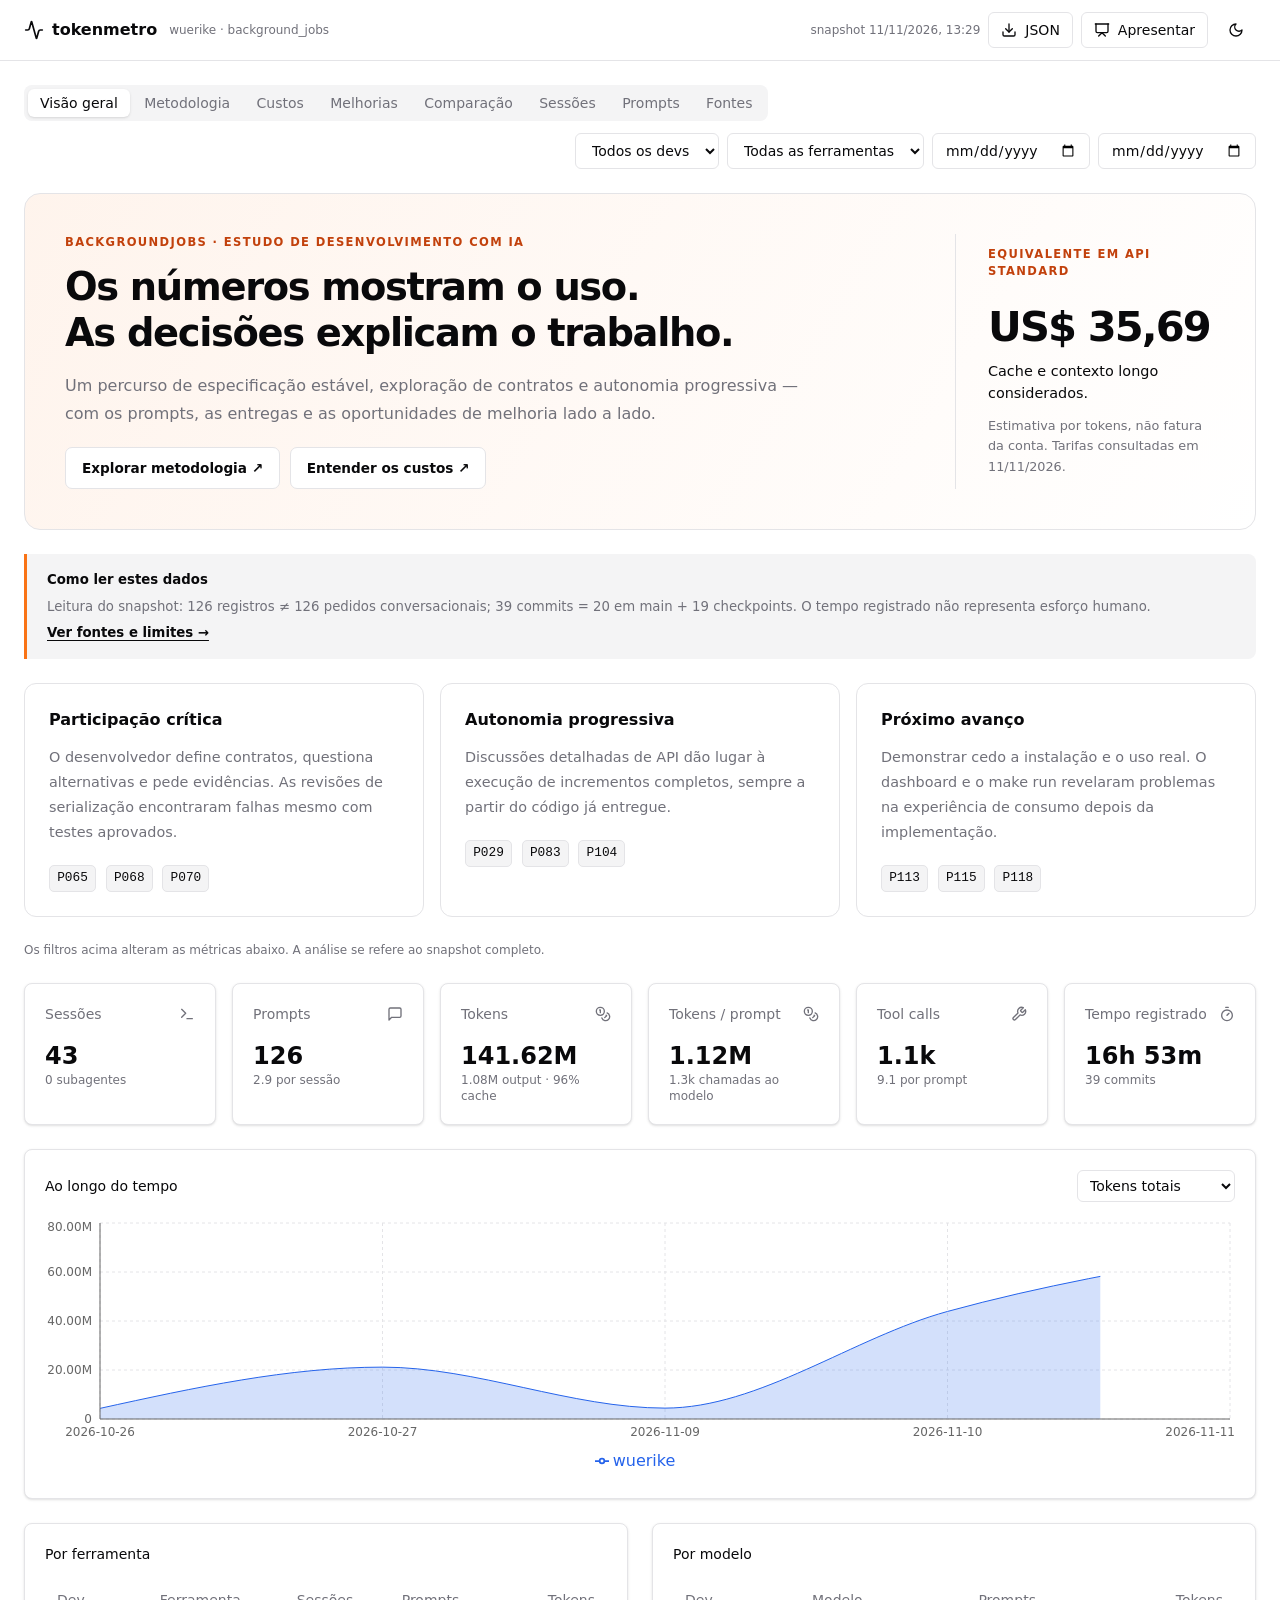
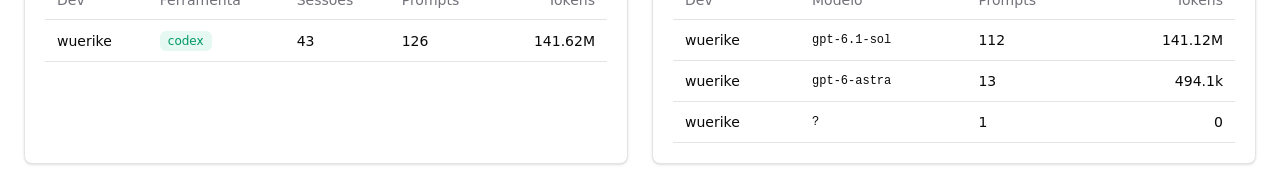
==== .ai-workflow-analysis/workflow-analysis.html @ ceb163df "docs: consolidate workflow analysis with impersonal narrative" ====
<!doctype html>
<html lang="pt-BR">
<head>
<meta charset="UTF-8" />
<meta name="viewport" content="width=device-width, initial-scale=1.0" />
<title>BackgroundJobs · Workflow com IA · Tokenmetro + análise</title>
<meta name="description" content="Métricas, histórico e análise da metodologia de desenvolvimento com IA do BackgroundJobs." />
<style>@layer properties{@supports (((-webkit-hyphens:none)) and (not (margin-trim:inline))) or ((-moz-orient:inline) and (not (color:rgb(from red r g b)))){*,:before,:after,::backdrop{--tw-space-y-reverse:0;--tw-border-style:solid;--tw-leading:initial;--tw-font-weight:initial;--tw-tracking:initial;--tw-ordinal:initial;--tw-slashed-zero:initial;--tw-numeric-figure:initial;--tw-numeric-spacing:initial;--tw-numeric-fraction:initial;--tw-shadow:0 0 #0000;--tw-shadow-color:initial;--tw-shadow-alpha:100%;--tw-inset-shadow:0 0 #0000;--tw-inset-shadow-color:initial;--tw-inset-shadow-alpha:100%;--tw-ring-color:initial;--tw-ring-shadow:0 0 #0000;--tw-inset-ring-color:initial;--tw-inset-ring-shadow:0 0 #0000;--tw-ring-inset:initial;--tw-ring-offset-width:0px;--tw-ring-offset-color:#fff;--tw-ring-offset-shadow:0 0 #0000;--tw-outline-style:solid;--tw-backdrop-blur:initial;--tw-backdrop-brightness:initial;--tw-backdrop-contrast:initial;--tw-backdrop-grayscale:initial;--tw-backdrop-hue-rotate:initial;--tw-backdrop-invert:initial;--tw-backdrop-opacity:initial;--tw-backdrop-saturate:initial;--tw-backdrop-sepia:initial}}}@layer theme{:root,:host{--font-sans:ui-sans-serif, system-ui, -apple-system, "Segoe UI", sans-serif;--font-mono:ui-monospace, SFMono-Regular, Menlo, Monaco, Consolas, "Liberation Mono", "Courier New", monospace;--color-red-500:oklch(63.7% .237 25.331);--color-red-600:oklch(57.7% .245 27.325);--color-orange-400:oklch(75% .183 55.934);--color-orange-500:oklch(70.5% .213 47.604);--color-orange-600:oklch(64.6% .222 41.116);--color-amber-400:oklch(82.8% .189 84.429);--color-amber-600:oklch(66.6% .179 58.318);--color-green-500:oklch(72.3% .219 149.579);--color-emerald-400:oklch(76.5% .177 163.223);--color-emerald-500:oklch(69.6% .17 162.48);--color-emerald-600:oklch(59.6% .145 163.225);--color-sky-400:oklch(74.6% .16 232.661);--color-sky-500:oklch(68.5% .169 237.323);--color-sky-600:oklch(58.8% .158 241.966);--color-indigo-400:oklch(67.3% .182 276.935);--color-indigo-500:oklch(58.5% .233 277.117);--color-indigo-600:oklch(51.1% .262 276.966);--color-purple-400:oklch(71.4% .203 305.504);--color-purple-500:oklch(62.7% .265 303.9);--color-purple-600:oklch(55.8% .288 302.321);--color-black:#000;--spacing:.25rem;--container-4xl:56rem;--container-6xl:72rem;--container-7xl:80rem;--text-xs:.75rem;--text-xs--line-height:calc(1 / .75);--text-sm:.875rem;--text-sm--line-height:calc(1.25 / .875);--text-lg:1.125rem;--text-lg--line-height:calc(1.75 / 1.125);--text-xl:1.25rem;--text-xl--line-height:calc(1.75 / 1.25);--text-2xl:1.5rem;--text-2xl--line-height:calc(2 / 1.5);--text-3xl:1.875rem;--text-3xl--line-height: 1.2 ;--text-4xl:2.25rem;--text-4xl--line-height:calc(2.5 / 2.25);--text-5xl:3rem;--text-5xl--line-height:1;--text-7xl:4.5rem;--text-7xl--line-height:1;--font-weight-medium:500;--font-weight-semibold:600;--font-weight-bold:700;--tracking-wide:.025em;--leading-relaxed:1.625;--radius-md:.375rem;--radius-lg:.5rem;--radius-xl:.75rem;--animate-spin:spin 1s linear infinite;--animate-pulse:pulse 2s cubic-bezier(.4, 0, .6, 1) infinite;--blur-sm:8px;--default-transition-duration:.15s;--default-transition-timing-function:cubic-bezier(.4, 0, .2, 1);--default-font-family:var(--font-sans);--default-mono-font-family:var(--font-mono);--color-background:#fff;--color-foreground:#09090b;--color-card:#fff;--color-muted:#f4f4f5;--color-muted-foreground:#71717a;--color-border:#e4e4e7;--color-primary:#18181b;--color-primary-foreground:#fafafa;--color-accent:#f4f4f5}}@layer base{*,:after,:before,::backdrop{box-sizing:border-box;border:0 solid;margin:0;padding:0}::file-selector-button{box-sizing:border-box;border:0 solid;margin:0;padding:0}html,:host{-webkit-text-size-adjust:100%;tab-size:4;line-height:1.5;font-family:var(--default-font-family,-apple-system, BlinkMacSystemFont, "Segoe UI", Roboto, "Helvetica Neue", "Noto Sans", Arial, sans-serif, "Apple Color Emoji", "Segoe UI Emoji", "Segoe UI Symbol", "Noto Color Emoji");font-feature-settings:var(--default-font-feature-settings,normal);font-variation-settings:var(--default-font-variation-settings,normal);-webkit-tap-highlight-color:transparent}hr{height:0;color:inherit;border-top-width:1px}abbr:where([title]){-webkit-text-decoration:underline dotted;text-decoration:underline dotted}h1,h2,h3,h4,h5,h6{font-size:inherit;font-weight:inherit}a{color:inherit;-webkit-text-decoration:inherit;text-decoration:inherit}b,strong{font-weight:bolder}code,kbd,samp,pre{font-family:var(--default-mono-font-family,ui-monospace, SFMono-Regular, Menlo, Monaco, Consolas, "Liberation Mono", "Courier New", monospace);font-feature-settings:var(--default-mono-font-feature-settings,normal);font-variation-settings:var(--default-mono-font-variation-settings,normal);font-size:1em}small{font-size:80%}sub,sup{vertical-align:baseline;font-size:75%;line-height:0;position:relative}sub{bottom:-.25em}sup{top:-.5em}table{text-indent:0;border-color:inherit;border-collapse:collapse}:-moz-focusring:where(:not(iframe)){outline:auto}progress{vertical-align:baseline}summary{display:list-item}ol,ul,menu{list-style:none}img,svg,video,canvas,audio,iframe,embed,object{vertical-align:middle;display:block}img,video{max-width:100%;height:auto}button,input,select,optgroup,textarea{font:inherit;font-feature-settings:inherit;font-variation-settings:inherit;letter-spacing:inherit;color:inherit;opacity:1;background-color:#0000;border-radius:0}::file-selector-button{font:inherit;font-feature-settings:inherit;font-variation-settings:inherit;letter-spacing:inherit;color:inherit;opacity:1;background-color:#0000;border-radius:0}:where(select:is([multiple],[size])) optgroup{font-weight:bolder}:where(select:is([multiple],[size])) optgroup option{padding-inline-start:20px}::file-selector-button{margin-inline-end:4px}::placeholder{opacity:1}@supports (not ((-webkit-appearance:-apple-pay-button))) or (contain-intrinsic-size:1px){::placeholder{color:currentColor}@supports (color:color-mix(in lab,red,red)){::placeholder{color:color-mix(in oklab,currentcolor 50%,transparent)}}}textarea{resize:vertical}::-webkit-search-decoration{-webkit-appearance:none}::-webkit-date-and-time-value{min-height:1lh;text-align:inherit}::-webkit-datetime-edit{display:inline-flex}::-webkit-datetime-edit-fields-wrapper{padding:0}::-webkit-datetime-edit{padding-block:0}::-webkit-datetime-edit-year-field{padding-block:0}::-webkit-datetime-edit-month-field{padding-block:0}::-webkit-datetime-edit-day-field{padding-block:0}::-webkit-datetime-edit-hour-field{padding-block:0}::-webkit-datetime-edit-minute-field{padding-block:0}::-webkit-datetime-edit-second-field{padding-block:0}::-webkit-datetime-edit-millisecond-field{padding-block:0}::-webkit-datetime-edit-meridiem-field{padding-block:0}::-webkit-calendar-picker-indicator{line-height:1}:-moz-ui-invalid{box-shadow:none}button,input:where([type=button],[type=reset],[type=submit]){appearance:button}::file-selector-button{appearance:button}::-webkit-inner-spin-button{height:auto}::-webkit-outer-spin-button{height:auto}[hidden]:where(:not([hidden=until-found])){display:none!important}}@layer components;@layer utilities{.absolute{position:absolute}.fixed{position:fixed}.relative{position:relative}.sticky{position:sticky}.inset-0{inset:0}.top-0{top:0}.top-2{top:calc(var(--spacing) * 2)}.top-4{top:calc(var(--spacing) * 4)}.top-5{top:calc(var(--spacing) * 5)}.top-11{top:calc(var(--spacing) * 11)}.right-0{right:0}.right-4{right:calc(var(--spacing) * 4)}.bottom-\[-12px\]{bottom:-12px}.left-0{left:0}.left-\[4px\]{left:4px}.z-10{z-index:10}.z-20{z-index:20}.z-50{z-index:50}.z-\[60\]{z-index:60}.mx-auto{margin-inline:auto}.-mt-2{margin-top:calc(var(--spacing) * -2)}.mt-1{margin-top:var(--spacing)}.mt-2{margin-top:calc(var(--spacing) * 2)}.mt-3{margin-top:calc(var(--spacing) * 3)}.mb-2{margin-bottom:calc(var(--spacing) * 2)}.mb-3{margin-bottom:calc(var(--spacing) * 3)}.ml-auto{margin-left:auto}.line-clamp-2{-webkit-line-clamp:2;-webkit-box-orient:vertical;display:-webkit-box;overflow:hidden}.line-clamp-4{-webkit-line-clamp:4;-webkit-box-orient:vertical;display:-webkit-box;overflow:hidden}.line-clamp-\[10\]{-webkit-line-clamp:10;-webkit-box-orient:vertical;display:-webkit-box;overflow:hidden}.block{display:block}.flex{display:flex}.grid{display:grid}.hidden{display:none}.inline-flex{display:inline-flex}.size-2\.5{width:calc(var(--spacing) * 2.5);height:calc(var(--spacing) * 2.5)}.size-3\.5{width:calc(var(--spacing) * 3.5);height:calc(var(--spacing) * 3.5)}.size-4{width:calc(var(--spacing) * 4);height:calc(var(--spacing) * 4)}.size-5{width:calc(var(--spacing) * 5);height:calc(var(--spacing) * 5)}.size-6{width:calc(var(--spacing) * 6);height:calc(var(--spacing) * 6)}.size-8{width:calc(var(--spacing) * 8);height:calc(var(--spacing) * 8)}.h-1\.5{height:calc(var(--spacing) * 1.5)}.h-3{height:calc(var(--spacing) * 3)}.h-8{height:calc(var(--spacing) * 8)}.h-9{height:calc(var(--spacing) * 9)}.h-10{height:calc(var(--spacing) * 10)}.h-72{height:calc(var(--spacing) * 72)}.h-full{height:100%}.max-h-96{max-height:calc(var(--spacing) * 96)}.max-h-\[32rem\]{max-height:32rem}.min-h-screen{min-height:100vh}.w-20{width:calc(var(--spacing) * 20)}.w-64{width:calc(var(--spacing) * 64)}.w-auto{width:auto}.w-full{width:100%}.w-px{width:1px}.max-w-4xl{max-width:var(--container-4xl)}.max-w-6xl{max-width:var(--container-6xl)}.max-w-7xl{max-width:var(--container-7xl)}.min-w-0{min-width:0}.flex-1{flex:1}.shrink-0{flex-shrink:0}.rotate-90{rotate:90deg}.animate-pulse{animation:var(--animate-pulse)}.animate-spin{animation:var(--animate-spin)}.cursor-pointer{cursor:pointer}.grid-cols-2{grid-template-columns:repeat(2,minmax(0,1fr))}.grid-cols-\[2rem_minmax\(0\,1fr\)\]{grid-template-columns:2rem minmax(0,1fr)}.grid-rows-\[auto_1fr\]{grid-template-rows:auto 1fr}.flex-col{flex-direction:column}.flex-row{flex-direction:row}.flex-wrap{flex-wrap:wrap}.items-center{align-items:center}.items-end{align-items:flex-end}.items-start{align-items:flex-start}.justify-between{justify-content:space-between}.justify-center{justify-content:center}.justify-end{justify-content:flex-end}.gap-1{gap:var(--spacing)}.gap-2{gap:calc(var(--spacing) * 2)}.gap-3{gap:calc(var(--spacing) * 3)}.gap-4{gap:calc(var(--spacing) * 4)}.gap-5{gap:calc(var(--spacing) * 5)}.gap-6{gap:calc(var(--spacing) * 6)}.gap-8{gap:calc(var(--spacing) * 8)}.gap-10{gap:calc(var(--spacing) * 10)}.gap-12{gap:calc(var(--spacing) * 12)}:where(.space-y-1>:not(:last-child)){--tw-space-y-reverse:0;margin-block-start:calc(var(--spacing) * var(--tw-space-y-reverse));margin-block-end:calc(var(--spacing) * calc(1 - var(--tw-space-y-reverse)))}:where(.space-y-2>:not(:last-child)){--tw-space-y-reverse:0;margin-block-start:calc(calc(var(--spacing) * 2) * var(--tw-space-y-reverse));margin-block-end:calc(calc(var(--spacing) * 2) * calc(1 - var(--tw-space-y-reverse)))}:where(.space-y-3>:not(:last-child)){--tw-space-y-reverse:0;margin-block-start:calc(calc(var(--spacing) * 3) * var(--tw-space-y-reverse));margin-block-end:calc(calc(var(--spacing) * 3) * calc(1 - var(--tw-space-y-reverse)))}:where(.space-y-4>:not(:last-child)){--tw-space-y-reverse:0;margin-block-start:calc(calc(var(--spacing) * 4) * var(--tw-space-y-reverse));margin-block-end:calc(calc(var(--spacing) * 4) * calc(1 - var(--tw-space-y-reverse)))}:where(.space-y-5>:not(:last-child)){--tw-space-y-reverse:0;margin-block-start:calc(calc(var(--spacing) * 5) * var(--tw-space-y-reverse));margin-block-end:calc(calc(var(--spacing) * 5) * calc(1 - var(--tw-space-y-reverse)))}:where(.space-y-6>:not(:last-child)){--tw-space-y-reverse:0;margin-block-start:calc(calc(var(--spacing) * 6) * var(--tw-space-y-reverse));margin-block-end:calc(calc(var(--spacing) * 6) * calc(1 - var(--tw-space-y-reverse)))}.gap-x-10{column-gap:calc(var(--spacing) * 10)}.gap-y-4{row-gap:calc(var(--spacing) * 4)}.gap-y-6{row-gap:calc(var(--spacing) * 6)}.truncate{text-overflow:ellipsis;white-space:nowrap;overflow:hidden}.overflow-auto{overflow:auto}.overflow-hidden{overflow:hidden}.overflow-x-auto{overflow-x:auto}.rounded-full{border-radius:3.40282e38px}.rounded-lg{border-radius:var(--radius-lg)}.rounded-md{border-radius:var(--radius-md)}.rounded-xl{border-radius:var(--radius-xl)}.rounded-t-md{border-top-left-radius:var(--radius-md);border-top-right-radius:var(--radius-md)}.border{border-style:var(--tw-border-style);border-width:1px}.border-t{border-top-style:var(--tw-border-style);border-top-width:1px}.border-b{border-bottom-style:var(--tw-border-style);border-bottom-width:1px}.border-dashed{--tw-border-style:dashed;border-style:dashed}.border-green-500\/40{border-color:#00c75866}@supports (color:color-mix(in lab,red,red)){.border-green-500\/40{border-color:color-mix(in oklab,var(--color-green-500) 40%,transparent)}}.border-orange-500\/60{border-color:#fe6e0099}@supports (color:color-mix(in lab,red,red)){.border-orange-500\/60{border-color:color-mix(in oklab,var(--color-orange-500) 60%,transparent)}}.border-red-500\/40{border-color:#fb2c3666}@supports (color:color-mix(in lab,red,red)){.border-red-500\/40{border-color:color-mix(in oklab,var(--color-red-500) 40%,transparent)}}.bg-background{background-color:var(--color-background)}.bg-background\/80{background-color:#fffc}@supports (color:color-mix(in lab,red,red)){.bg-background\/80{background-color:color-mix(in oklab,var(--color-background) 80%,transparent)}}.bg-black\/40{background-color:#0006}@supports (color:color-mix(in lab,red,red)){.bg-black\/40{background-color:color-mix(in oklab,var(--color-black) 40%,transparent)}}.bg-border{background-color:var(--color-border)}.bg-card{background-color:var(--color-card)}.bg-emerald-500\/10{background-color:#00bb7f1a}@supports (color:color-mix(in lab,red,red)){.bg-emerald-500\/10{background-color:color-mix(in oklab,var(--color-emerald-500) 10%,transparent)}}.bg-foreground{background-color:var(--color-foreground)}.bg-foreground\/80{background-color:#09090bcc}@supports (color:color-mix(in lab,red,red)){.bg-foreground\/80{background-color:color-mix(in oklab,var(--color-foreground) 80%,transparent)}}.bg-green-500\/10{background-color:#00c7581a}@supports (color:color-mix(in lab,red,red)){.bg-green-500\/10{background-color:color-mix(in oklab,var(--color-green-500) 10%,transparent)}}.bg-indigo-500\/10{background-color:#625fff1a}@supports (color:color-mix(in lab,red,red)){.bg-indigo-500\/10{background-color:color-mix(in oklab,var(--color-indigo-500) 10%,transparent)}}.bg-muted{background-color:var(--color-muted)}.bg-muted-foreground\/40{background-color:#71717a66}@supports (color:color-mix(in lab,red,red)){.bg-muted-foreground\/40{background-color:color-mix(in oklab,var(--color-muted-foreground) 40%,transparent)}}.bg-muted\/30{background-color:#f4f4f54d}@supports (color:color-mix(in lab,red,red)){.bg-muted\/30{background-color:color-mix(in oklab,var(--color-muted) 30%,transparent)}}.bg-orange-500{background-color:var(--color-orange-500)}.bg-orange-500\/5{background-color:#fe6e000d}@supports (color:color-mix(in lab,red,red)){.bg-orange-500\/5{background-color:color-mix(in oklab,var(--color-orange-500) 5%,transparent)}}.bg-orange-500\/10{background-color:#fe6e001a}@supports (color:color-mix(in lab,red,red)){.bg-orange-500\/10{background-color:color-mix(in oklab,var(--color-orange-500) 10%,transparent)}}.bg-primary{background-color:var(--color-primary)}.bg-purple-500\/10{background-color:#ac4bff1a}@supports (color:color-mix(in lab,red,red)){.bg-purple-500\/10{background-color:color-mix(in oklab,var(--color-purple-500) 10%,transparent)}}.bg-red-500\/10{background-color:#fb2c361a}@supports (color:color-mix(in lab,red,red)){.bg-red-500\/10{background-color:color-mix(in oklab,var(--color-red-500) 10%,transparent)}}.bg-sky-500\/10{background-color:#00a5ef1a}@supports (color:color-mix(in lab,red,red)){.bg-sky-500\/10{background-color:color-mix(in oklab,var(--color-sky-500) 10%,transparent)}}.fill-foreground{fill:var(--color-foreground)}.stroke-border{stroke:var(--color-border)}.stroke-foreground{stroke:var(--color-foreground)}.stroke-muted{stroke:var(--color-muted)}.p-0{padding:0}.p-1{padding:var(--spacing)}.p-1\.5{padding:calc(var(--spacing) * 1.5)}.p-2{padding:calc(var(--spacing) * 2)}.p-3{padding:calc(var(--spacing) * 3)}.p-4{padding:calc(var(--spacing) * 4)}.p-5{padding:calc(var(--spacing) * 5)}.p-6{padding:calc(var(--spacing) * 6)}.p-8{padding:calc(var(--spacing) * 8)}.px-2{padding-inline:calc(var(--spacing) * 2)}.px-3{padding-inline:calc(var(--spacing) * 3)}.px-6{padding-inline:calc(var(--spacing) * 6)}.px-10{padding-inline:calc(var(--spacing) * 10)}.py-0\.5{padding-block:calc(var(--spacing) * .5)}.py-1{padding-block:var(--spacing)}.py-1\.5{padding-block:calc(var(--spacing) * 1.5)}.py-2\.5{padding-block:calc(var(--spacing) * 2.5)}.py-3{padding-block:calc(var(--spacing) * 3)}.py-4{padding-block:calc(var(--spacing) * 4)}.py-5{padding-block:calc(var(--spacing) * 5)}.py-6{padding-block:calc(var(--spacing) * 6)}.py-12{padding-block:calc(var(--spacing) * 12)}.py-16{padding-block:calc(var(--spacing) * 16)}.py-24{padding-block:calc(var(--spacing) * 24)}.pt-2{padding-top:calc(var(--spacing) * 2)}.pb-2{padding-bottom:calc(var(--spacing) * 2)}.pl-6{padding-left:calc(var(--spacing) * 6)}.text-center{text-align:center}.text-left{text-align:left}.text-right{text-align:right}.align-middle{vertical-align:middle}.font-mono{font-family:var(--font-mono)}.font-sans{font-family:var(--font-sans)}.text-2xl{font-size:var(--text-2xl);line-height:var(--tw-leading,var(--text-2xl--line-height))}.text-3xl{font-size:var(--text-3xl);line-height:var(--tw-leading,var(--text-3xl--line-height))}.text-4xl{font-size:var(--text-4xl);line-height:var(--tw-leading,var(--text-4xl--line-height))}.text-5xl{font-size:var(--text-5xl);line-height:var(--tw-leading,var(--text-5xl--line-height))}.text-7xl{font-size:var(--text-7xl);line-height:var(--tw-leading,var(--text-7xl--line-height))}.text-lg{font-size:var(--text-lg);line-height:var(--tw-leading,var(--text-lg--line-height))}.text-sm{font-size:var(--text-sm);line-height:var(--tw-leading,var(--text-sm--line-height))}.text-xl{font-size:var(--text-xl);line-height:var(--tw-leading,var(--text-xl--line-height))}.text-xs{font-size:var(--text-xs);line-height:var(--tw-leading,var(--text-xs--line-height))}.leading-relaxed{--tw-leading:var(--leading-relaxed);line-height:var(--leading-relaxed)}.font-bold{--tw-font-weight:var(--font-weight-bold);font-weight:var(--font-weight-bold)}.font-medium{--tw-font-weight:var(--font-weight-medium);font-weight:var(--font-weight-medium)}.font-semibold{--tw-font-weight:var(--font-weight-semibold);font-weight:var(--font-weight-semibold)}.tracking-wide{--tw-tracking:var(--tracking-wide);letter-spacing:var(--tracking-wide)}.break-words{overflow-wrap:break-word}.break-all{word-break:break-all}.whitespace-nowrap{white-space:nowrap}.whitespace-pre-wrap{white-space:pre-wrap}.text-amber-600{color:var(--color-amber-600)}.text-emerald-500{color:var(--color-emerald-500)}.text-emerald-600{color:var(--color-emerald-600)}.text-foreground{color:var(--color-foreground)}.text-indigo-600{color:var(--color-indigo-600)}.text-muted-foreground{color:var(--color-muted-foreground)}.text-orange-600{color:var(--color-orange-600)}.text-primary-foreground{color:var(--color-primary-foreground)}.text-purple-600{color:var(--color-purple-600)}.text-red-600{color:var(--color-red-600)}.text-sky-600{color:var(--color-sky-600)}.uppercase{text-transform:uppercase}.tabular-nums{--tw-numeric-spacing:tabular-nums;font-variant-numeric:var(--tw-ordinal,) var(--tw-slashed-zero,) var(--tw-numeric-figure,) var(--tw-numeric-spacing,) var(--tw-numeric-fraction,)}.underline{text-decoration-line:underline}.opacity-70{opacity:.7}.shadow-2xl{--tw-shadow:0 25px 50px -12px var(--tw-shadow-color,#00000040);box-shadow:var(--tw-inset-shadow),var(--tw-inset-ring-shadow),var(--tw-ring-offset-shadow),var(--tw-ring-shadow),var(--tw-shadow)}.shadow-lg{--tw-shadow:0 10px 15px -3px var(--tw-shadow-color,#0000001a), 0 4px 6px -4px var(--tw-shadow-color,#0000001a);box-shadow:var(--tw-inset-shadow),var(--tw-inset-ring-shadow),var(--tw-ring-offset-shadow),var(--tw-ring-shadow),var(--tw-shadow)}.shadow-sm{--tw-shadow:0 1px 3px 0 var(--tw-shadow-color,#0000001a), 0 1px 2px -1px var(--tw-shadow-color,#0000001a);box-shadow:var(--tw-inset-shadow),var(--tw-inset-ring-shadow),var(--tw-ring-offset-shadow),var(--tw-ring-shadow),var(--tw-shadow)}.outline{outline-style:var(--tw-outline-style);outline-width:1px}.backdrop-blur{--tw-backdrop-blur:blur(8px);-webkit-backdrop-filter:var(--tw-backdrop-blur,) var(--tw-backdrop-brightness,) var(--tw-backdrop-contrast,) var(--tw-backdrop-grayscale,) var(--tw-backdrop-hue-rotate,) var(--tw-backdrop-invert,) var(--tw-backdrop-opacity,) var(--tw-backdrop-saturate,) var(--tw-backdrop-sepia,);backdrop-filter:var(--tw-backdrop-blur,) var(--tw-backdrop-brightness,) var(--tw-backdrop-contrast,) var(--tw-backdrop-grayscale,) var(--tw-backdrop-hue-rotate,) var(--tw-backdrop-invert,) var(--tw-backdrop-opacity,) var(--tw-backdrop-saturate,) var(--tw-backdrop-sepia,)}.backdrop-blur-sm{--tw-backdrop-blur:blur(var(--blur-sm));-webkit-backdrop-filter:var(--tw-backdrop-blur,) var(--tw-backdrop-brightness,) var(--tw-backdrop-contrast,) var(--tw-backdrop-grayscale,) var(--tw-backdrop-hue-rotate,) var(--tw-backdrop-invert,) var(--tw-backdrop-opacity,) var(--tw-backdrop-saturate,) var(--tw-backdrop-sepia,);backdrop-filter:var(--tw-backdrop-blur,) var(--tw-backdrop-brightness,) var(--tw-backdrop-contrast,) var(--tw-backdrop-grayscale,) var(--tw-backdrop-hue-rotate,) var(--tw-backdrop-invert,) var(--tw-backdrop-opacity,) var(--tw-backdrop-saturate,) var(--tw-backdrop-sepia,)}.transition{transition-property:color,background-color,border-color,outline-color,text-decoration-color,fill,stroke,--tw-gradient-from,--tw-gradient-via,--tw-gradient-to,opacity,box-shadow,transform,translate,scale,rotate,filter,-webkit-backdrop-filter,backdrop-filter,display,content-visibility,overlay,pointer-events;transition-timing-function:var(--tw-ease,var(--default-transition-timing-function));transition-duration:var(--tw-duration,var(--default-transition-duration))}.transition-colors{transition-property:color,background-color,border-color,outline-color,text-decoration-color,fill,stroke,--tw-gradient-from,--tw-gradient-via,--tw-gradient-to;transition-timing-function:var(--tw-ease,var(--default-transition-timing-function));transition-duration:var(--tw-duration,var(--default-transition-duration))}.outline-none{--tw-outline-style:none;outline-style:none}.first-letter\:uppercase:first-letter{text-transform:uppercase}@media(hover:hover){.hover\:border-foreground\/40:hover{border-color:#09090b66}@supports (color:color-mix(in lab,red,red)){.hover\:border-foreground\/40:hover{border-color:color-mix(in oklab,var(--color-foreground) 40%,transparent)}}.hover\:bg-accent:hover{background-color:var(--color-accent)}.hover\:bg-muted\/50:hover{background-color:#f4f4f580}@supports (color:color-mix(in lab,red,red)){.hover\:bg-muted\/50:hover{background-color:color-mix(in oklab,var(--color-muted) 50%,transparent)}}.hover\:text-foreground:hover{color:var(--color-foreground)}.hover\:opacity-90:hover{opacity:.9}.hover\:shadow-md:hover{--tw-shadow:0 4px 6px -1px var(--tw-shadow-color,#0000001a), 0 2px 4px -2px var(--tw-shadow-color,#0000001a);box-shadow:var(--tw-inset-shadow),var(--tw-inset-ring-shadow),var(--tw-ring-offset-shadow),var(--tw-ring-shadow),var(--tw-shadow)}}.focus\:ring-2:focus{--tw-ring-shadow:var(--tw-ring-inset,) 0 0 0 calc(2px + var(--tw-ring-offset-width)) var(--tw-ring-color,currentcolor);box-shadow:var(--tw-inset-shadow),var(--tw-inset-ring-shadow),var(--tw-ring-offset-shadow),var(--tw-ring-shadow),var(--tw-shadow)}.focus\:ring-primary\/20:focus{--tw-ring-color:#18181b33}@supports (color:color-mix(in lab,red,red)){.focus\:ring-primary\/20:focus{--tw-ring-color:color-mix(in oklab, var(--color-primary) 20%, transparent)}}.disabled\:cursor-not-allowed:disabled{cursor:not-allowed}.disabled\:opacity-30:disabled{opacity:.3}.disabled\:opacity-40:disabled{opacity:.4}.disabled\:opacity-50:disabled{opacity:.5}@media(min-width:40rem){.sm\:grid-cols-2{grid-template-columns:repeat(2,minmax(0,1fr))}}@media(min-width:48rem){.md\:block{display:block}.md\:hidden{display:none}.md\:inline{display:inline}.md\:grid-cols-2{grid-template-columns:repeat(2,minmax(0,1fr))}.md\:grid-cols-3{grid-template-columns:repeat(3,minmax(0,1fr))}.md\:grid-cols-4{grid-template-columns:repeat(4,minmax(0,1fr))}.md\:grid-cols-5{grid-template-columns:repeat(5,minmax(0,1fr))}.md\:grid-cols-\[1fr_auto\]{grid-template-columns:1fr auto}.md\:grid-cols-\[1fr_auto_1\.4fr\]{grid-template-columns:1fr auto 1.4fr}}@media(min-width:64rem){.lg\:grid-cols-2{grid-template-columns:repeat(2,minmax(0,1fr))}.lg\:grid-cols-3{grid-template-columns:repeat(3,minmax(0,1fr))}}@media(min-width:80rem){.xl\:grid-cols-6{grid-template-columns:repeat(6,minmax(0,1fr))}}.dark\:text-amber-400:where(.dark,.dark *){color:var(--color-amber-400)}.dark\:text-emerald-400:where(.dark,.dark *){color:var(--color-emerald-400)}.dark\:text-indigo-400:where(.dark,.dark *){color:var(--color-indigo-400)}.dark\:text-orange-400:where(.dark,.dark *){color:var(--color-orange-400)}.dark\:text-purple-400:where(.dark,.dark *){color:var(--color-purple-400)}.dark\:text-sky-400:where(.dark,.dark *){color:var(--color-sky-400)}}.dark{--color-background:#09090b;--color-foreground:#fafafa;--color-card:#0d0d0f;--color-muted:#27272a;--color-muted-foreground:#a1a1aa;--color-border:#27272a;--color-primary:#fafafa;--color-primary-foreground:#18181b;--color-accent:#27272a}body{background-color:var(--color-background);color:var(--color-foreground);-webkit-font-smoothing:antialiased;-moz-osx-font-smoothing:grayscale}*{border-color:var(--color-border)}@keyframes rise{0%{opacity:0;transform:translateY(18px)}}@keyframes grow{0%{transform:scaleX(0)}}@keyframes grow-y{0%{transform:scaleY(0)}}@keyframes blink{50%{opacity:0}}.anim-rise{animation:rise .6s cubic-bezier(.2,.7,.2,1) var(--d,0s) both}.anim-grow{transform-origin:0;animation:grow 1s cubic-bezier(.2,.7,.2,1) var(--d,0s) both}.anim-grow-y{transform-origin:bottom;animation:grow-y .9s cubic-bezier(.2,.7,.2,1) var(--d,0s) both}.caret{animation:1s step-end infinite blink}@media(prefers-reduced-motion:reduce){.anim-rise,.anim-grow,.anim-grow-y,.caret{animation:none}}@property --tw-space-y-reverse{syntax:"*";inherits:false;initial-value:0}@property --tw-border-style{syntax:"*";inherits:false;initial-value:solid}@property --tw-leading{syntax:"*";inherits:false}@property --tw-font-weight{syntax:"*";inherits:false}@property --tw-tracking{syntax:"*";inherits:false}@property --tw-ordinal{syntax:"*";inherits:false}@property --tw-slashed-zero{syntax:"*";inherits:false}@property --tw-numeric-figure{syntax:"*";inherits:false}@property --tw-numeric-spacing{syntax:"*";inherits:false}@property --tw-numeric-fraction{syntax:"*";inherits:false}@property --tw-shadow{syntax:"*";inherits:false;initial-value:0 0 #0000}@property --tw-shadow-color{syntax:"*";inherits:false}@property --tw-shadow-alpha{syntax:"<percentage>";inherits:false;initial-value:100%}@property --tw-inset-shadow{syntax:"*";inherits:false;initial-value:0 0 #0000}@property --tw-inset-shadow-color{syntax:"*";inherits:false}@property --tw-inset-shadow-alpha{syntax:"<percentage>";inherits:false;initial-value:100%}@property --tw-ring-color{syntax:"*";inherits:false}@property --tw-ring-shadow{syntax:"*";inherits:false;initial-value:0 0 #0000}@property --tw-inset-ring-color{syntax:"*";inherits:false}@property --tw-inset-ring-shadow{syntax:"*";inherits:false;initial-value:0 0 #0000}@property --tw-ring-inset{syntax:"*";inherits:false}@property --tw-ring-offset-width{syntax:"<length>";inherits:false;initial-value:0}@property --tw-ring-offset-color{syntax:"*";inherits:false;initial-value:#fff}@property --tw-ring-offset-shadow{syntax:"*";inherits:false;initial-value:0 0 #0000}@property --tw-outline-style{syntax:"*";inherits:false;initial-value:solid}@property --tw-backdrop-blur{syntax:"*";inherits:false}@property --tw-backdrop-brightness{syntax:"*";inherits:false}@property --tw-backdrop-contrast{syntax:"*";inherits:false}@property --tw-backdrop-grayscale{syntax:"*";inherits:false}@property --tw-backdrop-hue-rotate{syntax:"*";inherits:false}@property --tw-backdrop-invert{syntax:"*";inherits:false}@property --tw-backdrop-opacity{syntax:"*";inherits:false}@property --tw-backdrop-saturate{syntax:"*";inherits:false}@property --tw-backdrop-sepia{syntax:"*";inherits:false}@keyframes spin{to{transform:rotate(360deg)}}@keyframes pulse{50%{opacity:.5}}
</style>
<style>
/* Analytical content integrated into the original Tokenmetro export. */
.wf-stack{display:flex;flex-direction:column;gap:1.5rem}.wf-eyebrow{font-size:.72rem!important;letter-spacing:.12em;text-transform:uppercase;font-weight:700;color:#c2410c;margin:0 0 .8rem!important}.dark .wf-eyebrow{color:#fb923c}.wf-hero{display:grid;grid-template-columns:minmax(0,1fr) 260px;gap:3rem;padding:2.5rem;border:1px solid var(--color-border);border-radius:16px;background:linear-gradient(120deg,color-mix(in srgb,#f97316 8%,var(--color-background)),var(--color-background))}.wf-hero h1{font-size:clamp(1.65rem,3vw,2.5rem);font-weight:700;line-height:1.2;letter-spacing:-.035em;white-space:pre-line}.wf-lead{font-size:1rem;line-height:1.75;color:var(--color-muted-foreground);max-width:760px;margin-top:1rem}.wf-hero-cost{border-left:1px solid var(--color-border);padding-left:2rem;display:flex;flex-direction:column;justify-content:center;gap:.7rem}.wf-hero-cost strong{font-size:2.6rem;letter-spacing:-.045em;line-height:1.1}.wf-hero-cost span:not(.wf-eyebrow){font-size:.9rem}.wf-hero-cost small{color:var(--color-muted-foreground);line-height:1.6}.wf-actions{display:flex;gap:.6rem;align-items:center;flex-wrap:wrap;margin-top:1.2rem}.wf-button{padding:.6rem 1rem;border:1px solid var(--color-border);background:var(--color-background);border-radius:7px;font-size:.85rem;font-weight:600;cursor:pointer}.wf-button:hover,.wf-prompt:hover{background:var(--color-accent)}.wf-heading{padding:1rem 0 .5rem}.wf-heading h1{font-size:clamp(1.8rem,4vw,2.5rem);font-weight:700;line-height:1.15;letter-spacing:-.035em}.wf-three{display:grid;grid-template-columns:repeat(3,minmax(0,1fr));gap:1rem}.wf-panel{border:1px solid var(--color-border);border-radius:12px;padding:1.5rem;background:var(--color-card);min-width:0}.wf-panel>h2{font-size:1rem;font-weight:650;margin:0 0 .8rem}.wf-panel>p{font-size:.9rem;line-height:1.75;color:var(--color-muted-foreground)}.wf-context{padding:1rem 1.25rem;border-left:3px solid #f97316;background:var(--color-muted);border-radius:0 8px 8px 0;font-size:.83rem}.wf-context p{line-height:1.65;margin:.35rem 0;color:var(--color-muted-foreground)}.wf-context button{font-weight:600;cursor:pointer;text-decoration:underline;text-underline-offset:3px}.wf-prose{font-size:.95rem;line-height:1.8;overflow-wrap:anywhere}.wf-prose h2{font-size:1.4rem;line-height:1.3;letter-spacing:-.02em;font-weight:700;margin:0 0 1.1rem}.wf-prose h3{font-size:1.1rem;line-height:1.5;font-weight:650;margin:2rem 0 .6rem;padding-top:1rem;border-top:1px solid var(--color-border)}.wf-prose p{margin:.85rem 0}.wf-prose p:first-child{margin-top:0}.wf-prose ul,.wf-prose ol{padding-left:1.6rem;margin:1rem 0;list-style:revert}.wf-prose li{padding-left:.2rem;margin:.5rem 0}.wf-prose a{color:#c2410c;text-decoration:underline;text-underline-offset:3px}.dark .wf-prose a{color:#fdba74}.wf-prose code{font-size:.84em;background:var(--color-muted);border-radius:4px;padding:.12rem .3rem}.wf-prose pre{padding:1.2rem;background:var(--color-muted);border:1px solid var(--color-border);border-radius:8px;overflow:auto;line-height:1.6;margin:1.2rem 0;font-size:.85rem;white-space:pre}.wf-prose pre code{padding:0;background:transparent}.wf-table-wrap{overflow-x:auto;margin:1.25rem 0}.wf-prose table{border-collapse:collapse;width:100%;font-size:.83rem;line-height:1.6}.wf-prose th{text-align:left;font-weight:650;background:var(--color-muted);white-space:nowrap}.wf-prose th,.wf-prose td{padding:.75rem .9rem;border-bottom:1px solid var(--color-border);vertical-align:top;min-width:110px}.wf-prose blockquote{padding:1rem 1.4rem;border-left:3px solid #f97316;background:var(--color-muted);margin:1rem 0}.wf-prompt{display:inline-flex;font-family:monospace;font-size:.8rem;color:inherit!important;background:var(--color-muted);border:1px solid var(--color-border);border-radius:5px;padding:.15rem .45rem;text-decoration:none!important;cursor:pointer;line-height:1.6}.wf-flow{display:grid;grid-template-columns:repeat(6,minmax(0,1fr));gap:.6rem;list-style:none;margin:0;padding:0}.wf-flow li{border:1px solid var(--color-border);border-radius:8px;padding:1rem;font-size:.82rem;font-weight:600;line-height:1.5}.wf-flow span{display:block;color:#ea580c;font:500 .8rem monospace;margin-bottom:.6rem}.wf-cost-summary{display:grid;grid-template-columns:1fr 1.3fr;gap:3rem;padding:2rem;border:1px solid var(--color-border);border-radius:12px;background:var(--color-card)}.wf-price{font-size:clamp(2.8rem,6vw,4rem);letter-spacing:-.06em;line-height:1.25;font-weight:700;font-variant-numeric:tabular-nums}.wf-cost-summary p{font-size:.9rem;line-height:1.6;margin:.4rem 0}.wf-cost-summary small{font-size:.8rem;line-height:1.6;color:var(--color-muted-foreground);display:block;max-width:390px}.wf-toggle{display:flex;gap:.3rem;padding:.3rem;border:1px solid var(--color-border);border-radius:8px;width:max-content;margin:1rem 0}.wf-toggle button{padding:.4rem .8rem;font-size:.85rem;border-radius:5px;cursor:pointer}.wf-toggle button[aria-pressed=true]{background:var(--color-foreground);color:var(--color-background)}.wf-cost-bars{display:flex;flex-direction:column;gap:1.2rem;justify-content:center}.wf-bar-label{display:flex;gap:1rem;justify-content:space-between;font-size:.85rem;margin-bottom:.5rem}.wf-bar-track{height:9px;background:var(--color-muted);border-radius:20px;overflow:hidden}.wf-bar-track>div{height:100%;border-radius:20px}.wf-small{font-size:.8rem!important;line-height:1.6;color:var(--color-muted-foreground)}.wf-slide{display:flex;flex-direction:column;justify-content:center;min-height:100%;gap:1.5rem;padding:1rem 0}.wf-slide h1{font-size:clamp(1.8rem,4vw,3.3rem);font-weight:700;letter-spacing:-.04em;line-height:1.15;max-width:1000px}.wf-slide-points{display:grid;grid-template-columns:repeat(3,minmax(0,1fr));gap:1.8rem;margin-top:1rem}.wf-slide-points>div{border-top:2px solid #f97316;padding-top:1rem}.wf-slide-points h2{font-size:1rem;font-weight:700;margin-bottom:.7rem}.wf-slide-points p{font-size:1.05rem;line-height:1.8;color:var(--color-muted-foreground)}.wf-slide-note{font-size:.78rem;line-height:1.6;color:var(--color-muted-foreground);padding-top:1rem;margin-top:1rem;border-top:1px solid var(--color-border)}.wf-prompt-overlay{position:fixed;inset:0;z-index:90}.wf-analysis-section{scroll-margin-top:110px}button:focus-visible,a:focus-visible,select:focus-visible,input:focus-visible,summary:focus-visible{outline:2px solid #ea580c;outline-offset:4px}.wf-annotation{border-top:1px solid var(--color-border);padding-top:1rem;margin-top:1rem}.wf-filter-note{font-size:.75rem;color:var(--color-muted-foreground)}
@media(max-width:800px){.wf-hero{grid-template-columns:1fr;padding:1.5rem;gap:1.5rem}.wf-hero-cost{border-left:0;border-top:1px solid var(--color-border);padding:1.2rem 0 0}.wf-three,.wf-cost-summary{grid-template-columns:1fr}.wf-flow{grid-template-columns:repeat(3,minmax(0,1fr))}.wf-slide-points{grid-template-columns:1fr;gap:1rem}.wf-slide-points p{font-size:.95rem}.wf-slide{justify-content:flex-start}.wf-cost-summary{padding:1.3rem;gap:1.5rem}.wf-panel{padding:1.2rem}.wf-slide h1{font-size:2rem}}
@media(max-width:480px){main.mx-auto{padding-left:1rem;padding-right:1rem}.wf-flow{grid-template-columns:repeat(2,minmax(0,1fr))}.wf-prose{font-size:.9rem}.wf-hero h1{font-size:1.65rem}.wf-panel{padding:1rem}.wf-price{font-size:3rem}.wf-slide-note{font-size:.7rem}.fixed.inset-0.z-50>.max-w-6xl{padding:2.5rem 1.1rem 1.2rem}.wf-prompt-overlay .fixed{padding:1rem}.wf-prompt-overlay pre{overflow-wrap:anywhere}.wf-prompt-overlay .fixed>div{max-width:100%}}
@media(prefers-reduced-motion:reduce){*,*::before,*::after{animation-duration:.01ms!important;transition-duration:.01ms!important;scroll-behavior:auto!important}}
@media print{header,button,.wf-context{display:none!important}.wf-panel,.wf-hero{break-inside:avoid;border:1px solid #ccc}.wf-prose{font-size:10pt}}

.wf-tabs{max-width:100%;min-height:36px;height:auto;flex-wrap:wrap;gap:.15rem}.wf-tabs>button{white-space:nowrap}.wf-prose{max-width:105ch;margin-inline:auto}
main .grid>*{min-width:0}main .overflow-x-auto{max-width:100%}
.wf-deck .grid>*{min-width:0}.wf-deck .max-w-6xl{overflow-wrap:anywhere}.wf-deck pre{white-space:pre-wrap;overflow-wrap:anywhere;word-break:break-word}
@media(max-width:600px){.wf-deck .text-5xl{font-size:2rem;line-height:1.2}.wf-deck .text-4xl{font-size:1.8rem;line-height:1.25}.wf-deck .text-2xl{font-size:1.15rem;line-height:1.55}.wf-deck .text-xl{font-size:1rem;line-height:1.6}}

</style>
</head>
<body>
<div id="root"></div>
<script>window.__TOKENMETRO_DATA__ = {"format":"tokenmetro/v1","exported_at":"2026-11-11T13:29:39.806Z","developer":"wuerike","sessions":[{"id":"wuerike:codex:01a178cd-0079-7e72-9302-1a5d5ec14fa6","developer":"wuerike","source":"codex","session_id":"01a178cd-0079-7e72-9302-1a5d5ec14fa6","project_path":"/mnt/c/Users/Wuerike/workspace/background_jobs","cwd":"/mnt/c/Users/Wuerike/workspace/background_jobs","git_branch":null,"model":"gpt-6.1-sol","started_at":"2026-10-26T15:21:03.362Z","ended_at":"2026-10-26T16:15:49.342Z","source_file":"/home/wuerike/.codex/sessions/2026/10/26/rollout-2026-10-26T12-21-03-01a178cd-0079-7e72-9302-1a5d5ec14fa6.jsonl"},{"id":"wuerike:codex:01a17908-b8d5-7b01-b53a-4a6d1fd4044b","developer":"wuerike","source":"codex","session_id":"01a17908-b8d5-7b01-b53a-4a6d1fd4044b","project_path":"/mnt/c/Users/Wuerike/workspace/background_jobs","cwd":"/mnt/c/Users/Wuerike/workspace/background_jobs","git_branch":"master","model":"gpt-6.1-sol","started_at":"2026-10-26T16:26:17.290Z","ended_at":"2026-10-26T16:57:29.104Z","source_file":"/home/wuerike/.codex/sessions/2026/10/26/rollout-2026-10-26T13-26-17-01a17908-b8d5-7b01-b53a-4a6d1fd4044b.jsonl"},{"id":"wuerike:codex:01a17925-ff53-7b62-9c70-32deea842edf","developer":"wuerike","source":"codex","session_id":"01a17925-ff53-7b62-9c70-32deea842edf","project_path":"/mnt/c/Users/Wuerike/workspace/background_jobs","cwd":"/mnt/c/Users/Wuerike/workspace/background_jobs","git_branch":"master","model":"gpt-6.1-sol","started_at":"2026-10-26T16:58:15.852Z","ended_at":"2026-10-26T20:04:19.216Z","source_file":"/home/wuerike/.codex/sessions/2026/10/26/rollout-2026-10-26T13-58-15-01a17925-ff53-7b62-9c70-32deea842edf.jsonl"},{"id":"wuerike:codex:01a179d8-39ad-7280-ab6f-f701338e90e1","developer":"wuerike","source":"codex","session_id":"01a179d8-39ad-7280-ab6f-f701338e90e1","project_path":"/mnt/c/Users/Wuerike/workspace/background_jobs","cwd":"/mnt/c/Users/Wuerike/workspace/background_jobs","git_branch":"master","model":"gpt-6.1-sol","started_at":"2026-10-26T20:12:56.221Z","ended_at":"2026-10-26T23:19:51.399Z","source_file":"/home/wuerike/.codex/sessions/2026/10/26/rollout-2026-10-26T17-12-56-01a179d8-39ad-7280-ab6f-f701338e90e1.jsonl"},{"id":"wuerike:codex:01a17aa5-c813-7ef2-bb96-77ef3a64b52b","developer":"wuerike","source":"codex","session_id":"01a17aa5-c813-7ef2-bb96-77ef3a64b52b","project_path":"/mnt/c/Users/Wuerike/workspace/background_jobs","cwd":"/mnt/c/Users/Wuerike/workspace/background_jobs","git_branch":"master","model":"gpt-6.1-sol","started_at":"2026-10-26T23:57:27.592Z","ended_at":"2026-10-27T00:02:22.906Z","source_file":"/home/wuerike/.codex/sessions/2026/10/26/rollout-2026-10-26T20-57-27-01a17aa5-c813-7ef2-bb96-77ef3a64b52b.jsonl"},{"id":"wuerike:codex:01a17ae1-746f-7292-bd6a-ea0aef09d795","developer":"wuerike","source":"codex","session_id":"01a17ae1-746f-7292-bd6a-ea0aef09d795","project_path":"/mnt/c/Users/Wuerike/workspace/background_jobs","cwd":"/mnt/c/Users/Wuerike/workspace/background_jobs","git_branch":"master","model":"gpt-6.1-sol","started_at":"2026-10-27T01:02:38.280Z","ended_at":"2026-10-27T11:32:53.709Z","source_file":"/home/wuerike/.codex/sessions/2026/10/26/rollout-2026-10-26T22-02-38-01a17ae1-746f-7292-bd6a-ea0aef09d795.jsonl"},{"id":"wuerike:codex:01a17d2a-c5de-79b2-bcb7-e72d09d3e7f2","developer":"wuerike","source":"codex","session_id":"01a17d2a-c5de-79b2-bcb7-e72d09d3e7f2","project_path":"/mnt/c/Users/Wuerike/workspace/background_jobs","cwd":"/mnt/c/Users/Wuerike/workspace/background_jobs","git_branch":"master","model":"gpt-6.1-sol","started_at":"2026-10-27T11:41:57.706Z","ended_at":"2026-10-27T12:01:27.350Z","source_file":"/home/wuerike/.codex/sessions/2026/10/27/rollout-2026-10-27T08-41-57-01a17d2a-c5de-79b2-bcb7-e72d09d3e7f2.jsonl"},{"id":"wuerike:codex:01a17d3e-11ab-7fc2-8668-66c6fadf98f4","developer":"wuerike","source":"codex","session_id":"01a17d3e-11ab-7fc2-8668-66c6fadf98f4","project_path":"/mnt/c/Users/Wuerike/workspace/background_jobs","cwd":"/mnt/c/Users/Wuerike/workspace/background_jobs","git_branch":"master","model":"gpt-6.1-sol","started_at":"2026-10-27T12:03:02.253Z","ended_at":"2026-10-27T12:11:09.072Z","source_file":"/home/wuerike/.codex/sessions/2026/10/27/rollout-2026-10-27T09-03-02-01a17d3e-11ab-7fc2-8668-66c6fadf98f4.jsonl"},{"id":"wuerike:codex:01a17d49-1aa5-77c2-855d-8aebf5b0cb1d","developer":"wuerike","source":"codex","session_id":"01a17d49-1aa5-77c2-855d-8aebf5b0cb1d","project_path":"/mnt/c/Users/Wuerike/workspace/background_jobs","cwd":"/mnt/c/Users/Wuerike/workspace/background_jobs","git_branch":"master","model":"gpt-6.1-sol","started_at":"2026-10-27T12:15:05.458Z","ended_at":"2026-10-27T15:25:43.822Z","source_file":"/home/wuerike/.codex/sessions/2026/10/27/rollout-2026-10-27T09-15-05-01a17d49-1aa5-77c2-855d-8aebf5b0cb1d.jsonl"},{"id":"wuerike:codex:01a17df8-afc3-72f2-9db4-e98542c656b1","developer":"wuerike","source":"codex","session_id":"01a17df8-afc3-72f2-9db4-e98542c656b1","project_path":"/mnt/c/Users/Wuerike/workspace/background_jobs","cwd":"/mnt/c/Users/Wuerike/workspace/background_jobs","git_branch":"master","model":"gpt-6.1-sol","started_at":"2026-10-27T15:26:52.457Z","ended_at":"2026-10-27T15:59:28.806Z","source_file":"/home/wuerike/.codex/sessions/2026/10/27/rollout-2026-10-27T12-26-52-01a17df8-afc3-72f2-9db4-e98542c656b1.jsonl"},{"id":"wuerike:codex:01a17e17-e96e-76e3-b814-8aa3a7aa4189","developer":"wuerike","source":"codex","session_id":"01a17e17-e96e-76e3-b814-8aa3a7aa4189","project_path":"/mnt/c/Users/Wuerike/workspace/background_jobs","cwd":"/mnt/c/Users/Wuerike/workspace/background_jobs","git_branch":"master","model":"gpt-6.1-sol","started_at":"2026-10-27T16:00:58.927Z","ended_at":"2026-10-27T16:57:19.284Z","source_file":"/home/wuerike/.codex/sessions/2026/10/27/rollout-2026-10-27T13-00-58-01a17e17-e96e-76e3-b814-8aa3a7aa4189.jsonl"},{"id":"wuerike:codex:01a17e4f-41ba-7c91-93ac-abf0bdaf9a2e","developer":"wuerike","source":"codex","session_id":"01a17e4f-41ba-7c91-93ac-abf0bdaf9a2e","project_path":"/mnt/c/Users/Wuerike/workspace/background_jobs","cwd":"/mnt/c/Users/Wuerike/workspace/background_jobs","git_branch":"master","model":"gpt-6.1-sol","started_at":"2026-10-27T17:01:25.927Z","ended_at":"2026-10-27T17:06:32.170Z","source_file":"/home/wuerike/.codex/sessions/2026/10/27/rollout-2026-10-27T14-01-25-01a17e4f-41ba-7c91-93ac-abf0bdaf9a2e.jsonl"},{"id":"wuerike:codex:01a17e75-4def-7742-b7fc-5076401f22a4","developer":"wuerike","source":"codex","session_id":"01a17e75-4def-7742-b7fc-5076401f22a4","project_path":"/mnt/c/Users/Wuerike/workspace/background_jobs","cwd":"/mnt/c/Users/Wuerike/workspace/background_jobs","git_branch":"master","model":"gpt-6.1-sol","started_at":"2026-10-27T17:42:59.395Z","ended_at":"2026-10-27T17:43:14.150Z","source_file":"/home/wuerike/.codex/sessions/2026/10/27/rollout-2026-10-27T14-42-59-01a17e75-4def-7742-b7fc-5076401f22a4.jsonl"},{"id":"wuerike:codex:01a17e75-9bc3-7532-8628-86123be22362","developer":"wuerike","source":"codex","session_id":"01a17e75-9bc3-7532-8628-86123be22362","project_path":"/mnt/c/Users/Wuerike/workspace/background_jobs","cwd":"/mnt/c/Users/Wuerike/workspace/background_jobs","git_branch":"master","model":"gpt-6.1-sol","started_at":"2026-10-27T17:43:19.355Z","ended_at":"2026-10-27T17:59:32.338Z","source_file":"/home/wuerike/.codex/sessions/2026/10/27/rollout-2026-10-27T14-43-19-01a17e75-9bc3-7532-8628-86123be22362.jsonl"},{"id":"wuerike:codex:01a17e86-c93d-7752-ba95-ce558a99c462","developer":"wuerike","source":"codex","session_id":"01a17e86-c93d-7752-ba95-ce558a99c462","project_path":"/mnt/c/Users/Wuerike/workspace/background_jobs","cwd":"/mnt/c/Users/Wuerike/workspace/background_jobs","git_branch":"master","model":"gpt-6.1-sol","started_at":"2026-10-27T18:02:05.101Z","ended_at":"2026-10-27T19:05:48.888Z","source_file":"/home/wuerike/.codex/sessions/2026/10/27/rollout-2026-10-27T15-02-05-01a17e86-c93d-7752-ba95-ce558a99c462.jsonl"},{"id":"wuerike:codex:01a17ed8-ae48-7fb3-9092-ccd3ebdfb8ac","developer":"wuerike","source":"codex","session_id":"01a17ed8-ae48-7fb3-9092-ccd3ebdfb8ac","project_path":"/mnt/c/Users/Wuerike/workspace/background_jobs","cwd":"/mnt/c/Users/Wuerike/workspace/background_jobs","git_branch":"master","model":"gpt-6.1-sol","started_at":"2026-10-27T19:31:32.118Z","ended_at":"2026-10-27T19:50:51.021Z","source_file":"/home/wuerike/.codex/sessions/2026/10/27/rollout-2026-10-27T16-31-32-01a17ed8-ae48-7fb3-9092-ccd3ebdfb8ac.jsonl"},{"id":"wuerike:codex:01a17eec-2a34-70d1-b0c0-4a6801fa2d9c","developer":"wuerike","source":"codex","session_id":"01a17eec-2a34-70d1-b0c0-4a6801fa2d9c","project_path":"/mnt/c/Users/Wuerike/workspace/background_jobs","cwd":"/mnt/c/Users/Wuerike/workspace/background_jobs","git_branch":"master","model":"gpt-6.1-sol","started_at":"2026-10-27T19:52:49.065Z","ended_at":"2026-10-27T21:10:37.093Z","source_file":"/home/wuerike/.codex/sessions/2026/10/27/rollout-2026-10-27T16-52-49-01a17eec-2a34-70d1-b0c0-4a6801fa2d9c.jsonl"},{"id":"wuerike:codex:01a17f36-4fc3-7d43-8c74-67fece83718a","developer":"wuerike","source":"codex","session_id":"01a17f36-4fc3-7d43-8c74-67fece83718a","project_path":"/mnt/c/Users/Wuerike/workspace/background_jobs","cwd":"/mnt/c/Users/Wuerike/workspace/background_jobs","git_branch":"master","model":"gpt-6.1-sol","started_at":"2026-10-27T21:13:48.374Z","ended_at":"2026-10-27T21:18:34.891Z","source_file":"/home/wuerike/.codex/sessions/2026/10/27/rollout-2026-10-27T18-13-48-01a17f36-4fc3-7d43-8c74-67fece83718a.jsonl"},{"id":"wuerike:codex:01a17f3b-45dc-7963-a9d5-051868958f76","developer":"wuerike","source":"codex","session_id":"01a17f3b-45dc-7963-a9d5-051868958f76","project_path":"/mnt/c/Users/Wuerike/workspace/background_jobs","cwd":"/mnt/c/Users/Wuerike/workspace/background_jobs","git_branch":"master","model":"gpt-6.1-sol","started_at":"2026-10-27T21:19:13.483Z","ended_at":"2026-10-27T21:25:14.016Z","source_file":"/home/wuerike/.codex/sessions/2026/10/27/rollout-2026-10-27T18-19-13-01a17f3b-45dc-7963-a9d5-051868958f76.jsonl"},{"id":"wuerike:codex:01a1c129-1fc3-7333-b7e1-06a211916e18","developer":"wuerike","source":"codex","session_id":"01a1c129-1fc3-7333-b7e1-06a211916e18","project_path":"/mnt/c/Users/Wuerike/workspace/background_jobs","cwd":"/mnt/c/Users/Wuerike/workspace/background_jobs","git_branch":"master","model":"gpt-6.1-sol","started_at":"2026-11-09T16:34:20.340Z","ended_at":"2026-11-10T02:40:13.848Z","source_file":"/home/wuerike/.codex/sessions/2026/11/09/rollout-2026-11-09T13-34-20-01a1c129-1fc3-7333-b7e1-06a211916e18.jsonl"},{"id":"wuerike:codex:01a1c355-8f13-7040-93fe-6ec1bbf1f147","developer":"wuerike","source":"codex","session_id":"01a1c355-8f13-7040-93fe-6ec1bbf1f147","project_path":"/mnt/c/Users/Wuerike/workspace/background_jobs","cwd":"/mnt/c/Users/Wuerike/workspace/background_jobs","git_branch":"master","model":"gpt-6.1-sol","started_at":"2026-11-10T02:42:06.857Z","ended_at":"2026-11-10T02:51:27.691Z","source_file":"/home/wuerike/.codex/sessions/2026/11/09/rollout-2026-11-09T23-42-06-01a1c355-8f13-7040-93fe-6ec1bbf1f147.jsonl"},{"id":"wuerike:codex:01a1c37d-ae4e-7932-b64e-d9fbfac8342a","developer":"wuerike","source":"codex","session_id":"01a1c37d-ae4e-7932-b64e-d9fbfac8342a","project_path":"/mnt/c/Users/Wuerike/workspace/background_jobs","cwd":"/mnt/c/Users/Wuerike/workspace/background_jobs","git_branch":"master","model":"gpt-6.1-sol","started_at":"2026-11-10T03:25:56.348Z","ended_at":"2026-11-10T03:30:20.807Z","source_file":"/home/wuerike/.codex/sessions/2026/11/10/rollout-2026-11-10T00-25-56-01a1c37d-ae4e-7932-b64e-d9fbfac8342a.jsonl"},{"id":"wuerike:codex:01a1c385-8a53-7a30-8e1e-01c5186ebb42","developer":"wuerike","source":"codex","session_id":"01a1c385-8a53-7a30-8e1e-01c5186ebb42","project_path":"/mnt/c/Users/Wuerike/workspace/background_jobs","cwd":"/mnt/c/users/wuerike/workspace/background_jobs","git_branch":"master","model":"gpt-6.1-sol","started_at":"2026-11-10T03:34:31.349Z","ended_at":"2026-11-10T03:41:06.496Z","source_file":"/home/wuerike/.codex/sessions/2026/11/10/rollout-2026-11-10T00-34-31-01a1c385-8a53-7a30-8e1e-01c5186ebb42.jsonl"},{"id":"wuerike:codex:01a1c57b-ca78-7f23-8a59-3de9d16d0064","developer":"wuerike","source":"codex","session_id":"01a1c57b-ca78-7f23-8a59-3de9d16d0064","project_path":"/mnt/c/Users/Wuerike/workspace/background_jobs","cwd":"/mnt/c/users/wuerike/workspace/background_jobs","git_branch":"master","model":"gpt-6.1-sol","started_at":"2026-11-10T12:43:06.874Z","ended_at":"2026-11-10T17:55:23.383Z","source_file":"/home/wuerike/.codex/sessions/2026/11/10/rollout-2026-11-10T09-43-06-01a1c57b-ca78-7f23-8a59-3de9d16d0064.jsonl"},{"id":"wuerike:codex:01a1c69f-1a6a-7b81-950f-fada8c28cb66","developer":"wuerike","source":"codex","session_id":"01a1c69f-1a6a-7b81-950f-fada8c28cb66","project_path":"/mnt/c/Users/Wuerike/workspace/background_jobs","cwd":"/mnt/c/Users/Wuerike/workspace/background_jobs","git_branch":"master","model":"gpt-6.1-sol","started_at":"2026-11-10T18:01:18.300Z","ended_at":"2026-11-10T18:07:16.876Z","source_file":"/home/wuerike/.codex/sessions/2026/11/10/rollout-2026-11-10T15-01-18-01a1c69f-1a6a-7b81-950f-fada8c28cb66.jsonl"},{"id":"wuerike:codex:01a1c6e2-21b6-7a42-ba81-98803133e892","developer":"wuerike","source":"codex","session_id":"01a1c6e2-21b6-7a42-ba81-98803133e892","project_path":"/mnt/c/Users/Wuerike/workspace/background_jobs","cwd":"/mnt/c/Users/Wuerike/workspace/background_jobs","git_branch":"master","model":"gpt-6.1-sol","started_at":"2026-11-10T19:14:31.073Z","ended_at":"2026-11-10T19:49:10.631Z","source_file":"/home/wuerike/.codex/sessions/2026/11/10/rollout-2026-11-10T16-14-31-01a1c6e2-21b6-7a42-ba81-98803133e892.jsonl"},{"id":"wuerike:codex:01a1c701-fa6c-7182-9d0e-fd12193fa45a","developer":"wuerike","source":"codex","session_id":"01a1c701-fa6c-7182-9d0e-fd12193fa45a","project_path":"/mnt/c/Users/Wuerike/workspace/background_jobs","cwd":"/mnt/c/Users/Wuerike/workspace/background_jobs","git_branch":"master","model":"gpt-6.1-sol","started_at":"2026-11-10T19:49:18.197Z","ended_at":"2026-11-10T19:56:01.763Z","source_file":"/home/wuerike/.codex/sessions/2026/11/10/rollout-2026-11-10T16-49-18-01a1c701-fa6c-7182-9d0e-fd12193fa45a.jsonl"},{"id":"wuerike:codex:01a1c717-9acf-7cf0-9be5-2495d559cb25","developer":"wuerike","source":"codex","session_id":"01a1c717-9acf-7cf0-9be5-2495d559cb25","project_path":"/mnt/c/Users/Wuerike/workspace/background_jobs","cwd":"/mnt/c/Users/Wuerike/workspace/background_jobs","git_branch":"master","model":"gpt-6.1-sol","started_at":"2026-11-10T20:12:55.487Z","ended_at":"2026-11-10T20:29:08.212Z","source_file":"/home/wuerike/.codex/sessions/2026/11/10/rollout-2026-11-10T17-12-55-01a1c717-9acf-7cf0-9be5-2495d559cb25.jsonl"},{"id":"wuerike:codex:01a1c73b-dfad-7c62-b05a-20007f748c89","developer":"wuerike","source":"codex","session_id":"01a1c73b-dfad-7c62-b05a-20007f748c89","project_path":"/mnt/c/Users/Wuerike/workspace/background_jobs","cwd":"/mnt/c/Users/Wuerike/workspace/background_jobs","git_branch":"master","model":"gpt-6.1-sol","started_at":"2026-11-10T20:52:32.411Z","ended_at":"2026-11-10T20:58:59.437Z","source_file":"/home/wuerike/.codex/sessions/2026/11/10/rollout-2026-11-10T17-52-32-01a1c73b-dfad-7c62-b05a-20007f748c89.jsonl"},{"id":"wuerike:codex:01a1c74f-eec4-7453-9f18-8bff1d97c3c9","developer":"wuerike","source":"codex","session_id":"01a1c74f-eec4-7453-9f18-8bff1d97c3c9","project_path":"/mnt/c/Users/Wuerike/workspace/background_jobs","cwd":"/mnt/c/Users/Wuerike/workspace/background_jobs","git_branch":"master","model":"gpt-6.1-sol","started_at":"2026-11-10T21:14:26.971Z","ended_at":"2026-11-10T21:36:26.031Z","source_file":"/home/wuerike/.codex/sessions/2026/11/10/rollout-2026-11-10T18-14-26-01a1c74f-eec4-7453-9f18-8bff1d97c3c9.jsonl"},{"id":"wuerike:codex:01a1c76a-39a2-78f2-9569-e7e1b79e5694","developer":"wuerike","source":"codex","session_id":"01a1c76a-39a2-78f2-9569-e7e1b79e5694","project_path":"/mnt/c/Users/Wuerike/workspace/background_jobs","cwd":"/mnt/c/Users/Wuerike/workspace/background_jobs","git_branch":"master","model":"gpt-6.1-sol","started_at":"2026-11-10T21:43:10.090Z","ended_at":"2026-11-10T21:49:34.992Z","source_file":"/home/wuerike/.codex/sessions/2026/11/10/rollout-2026-11-10T18-43-10-01a1c76a-39a2-78f2-9569-e7e1b79e5694.jsonl"},{"id":"wuerike:codex:01a1c7b7-98c8-7070-8897-242eae75c14a","developer":"wuerike","source":"codex","session_id":"01a1c7b7-98c8-7070-8897-242eae75c14a","project_path":"/mnt/c/Users/Wuerike/workspace/background_jobs","cwd":"/mnt/c/Users/Wuerike/workspace/background_jobs","git_branch":"master","model":"gpt-6.1-sol","started_at":"2026-11-10T23:07:41.208Z","ended_at":"2026-11-11T00:25:39.647Z","source_file":"/home/wuerike/.codex/sessions/2026/11/10/rollout-2026-11-10T20-07-41-01a1c7b7-98c8-7070-8897-242eae75c14a.jsonl"},{"id":"wuerike:codex:01a1c804-4e64-7f02-b260-ecdfe1ff47e8","developer":"wuerike","source":"codex","session_id":"01a1c804-4e64-7f02-b260-ecdfe1ff47e8","project_path":"/mnt/c/Users/Wuerike/workspace/background_jobs","cwd":"/mnt/c/users/wuerike/workspace/background_jobs","git_branch":"master","model":"gpt-6.1-sol","started_at":"2026-11-11T00:31:28.551Z","ended_at":"2026-11-11T00:44:25.888Z","source_file":"/home/wuerike/.codex/sessions/2026/11/10/rollout-2026-11-10T21-31-28-01a1c804-4e64-7f02-b260-ecdfe1ff47e8.jsonl"},{"id":"wuerike:codex:01a1c813-4506-7ed1-8eff-55cb6de0d00a","developer":"wuerike","source":"codex","session_id":"01a1c813-4506-7ed1-8eff-55cb6de0d00a","project_path":"/mnt/c/Users/Wuerike/workspace/background_jobs","cwd":"/mnt/c/users/wuerike/workspace/background_jobs","git_branch":"master","model":"gpt-6.1-sol","started_at":"2026-11-11T00:47:49.004Z","ended_at":"2026-11-11T01:54:09.495Z","source_file":"/home/wuerike/.codex/sessions/2026/11/10/rollout-2026-11-10T21-47-49-01a1c813-4506-7ed1-8eff-55cb6de0d00a.jsonl"},{"id":"wuerike:codex:01a1c85a-4261-7bd1-9210-c13eab251f74","developer":"wuerike","source":"codex","session_id":"01a1c85a-4261-7bd1-9210-c13eab251f74","project_path":"/mnt/c/Users/Wuerike/workspace/background_jobs","cwd":"/mnt/c/Users/Wuerike/workspace/background_jobs","git_branch":"master","model":"gpt-6.1-sol","started_at":"2026-11-11T02:05:20.980Z","ended_at":"2026-11-11T02:13:34.168Z","source_file":"/home/wuerike/.codex/sessions/2026/11/10/rollout-2026-11-10T23-05-20-01a1c85a-4261-7bd1-9210-c13eab251f74.jsonl"},{"id":"wuerike:codex:01a1c866-5f16-7940-b21b-1a4f6da4dcbd","developer":"wuerike","source":"codex","session_id":"01a1c866-5f16-7940-b21b-1a4f6da4dcbd","project_path":"/mnt/c/Users/Wuerike/workspace/background_jobs","cwd":"/mnt/c/Users/Wuerike/workspace/background_jobs","git_branch":"master","model":"gpt-6.1-sol","started_at":"2026-11-11T02:18:34.732Z","ended_at":"2026-11-11T02:57:47.697Z","source_file":"/home/wuerike/.codex/sessions/2026/11/10/rollout-2026-11-10T23-18-34-01a1c866-5f16-7940-b21b-1a4f6da4dcbd.jsonl"},{"id":"wuerike:codex:01a1c8a7-32e4-7260-8348-f4fcb615df1b","developer":"wuerike","source":"codex","session_id":"01a1c8a7-32e4-7260-8348-f4fcb615df1b","project_path":"/mnt/c/Users/Wuerike/workspace/background_jobs","cwd":"/mnt/c/Users/Wuerike/workspace/background_jobs","git_branch":"master","model":"gpt-6.1-sol","started_at":"2026-11-11T03:29:23.253Z","ended_at":"2026-11-11T03:30:18.168Z","source_file":"/home/wuerike/.codex/sessions/2026/11/11/rollout-2026-11-11T00-29-23-01a1c8a7-32e4-7260-8348-f4fcb615df1b.jsonl"},{"id":"wuerike:codex:01a1c8a8-c86e-7cf1-97b2-bd6fe76022bd","developer":"wuerike","source":"codex","session_id":"01a1c8a8-c86e-7cf1-97b2-bd6fe76022bd","project_path":"/mnt/c/Users/Wuerike/workspace/background_jobs","cwd":"/mnt/c/Users/Wuerike/workspace/background_jobs","git_branch":"master","model":"gpt-6.1-sol","started_at":"2026-11-11T03:31:07.085Z","ended_at":"2026-11-11T03:58:09.723Z","source_file":"/home/wuerike/.codex/sessions/2026/11/11/rollout-2026-11-11T00-31-07-01a1c8a8-c86e-7cf1-97b2-bd6fe76022bd.jsonl"},{"id":"wuerike:codex:01a1c8c6-9122-77c3-b3dd-56547adffee7","developer":"wuerike","source":"codex","session_id":"01a1c8c6-9122-77c3-b3dd-56547adffee7","project_path":"/mnt/c/Users/Wuerike/workspace/background_jobs","cwd":"/mnt/c/Users/Wuerike/workspace/background_jobs","git_branch":"master","model":"gpt-6.1-sol","started_at":"2026-11-11T04:03:39.005Z","ended_at":"2026-11-11T12:03:57.871Z","source_file":"/home/wuerike/.codex/sessions/2026/11/11/rollout-2026-11-11T01-03-39-01a1c8c6-9122-77c3-b3dd-56547adffee7.jsonl"},{"id":"wuerike:codex:01a1ca91-d9b1-7253-8330-7da9893413f6","developer":"wuerike","source":"codex","session_id":"01a1ca91-d9b1-7253-8330-7da9893413f6","project_path":"/mnt/c/Users/Wuerike/workspace/background_jobs","cwd":"/mnt/c/users/wuerike/workspace/background_jobs","git_branch":"master","model":"gpt-6.1-sol","started_at":"2026-11-11T12:25:18.580Z","ended_at":"2026-11-11T12:31:16.755Z","source_file":"/home/wuerike/.codex/sessions/2026/11/11/rollout-2026-11-11T09-25-18-01a1ca91-d9b1-7253-8330-7da9893413f6.jsonl"},{"id":"wuerike:codex:01a1ca9a-5d21-7022-93ca-4af63b07c8af","developer":"wuerike","source":"codex","session_id":"01a1ca9a-5d21-7022-93ca-4af63b07c8af","project_path":"/mnt/c/Users/Wuerike/workspace/background_jobs","cwd":"/mnt/c/users/wuerike/workspace/background_jobs","git_branch":"master","model":"gpt-6.1-sol","started_at":"2026-11-11T12:34:36.519Z","ended_at":"2026-11-11T12:39:56.046Z","source_file":"/home/wuerike/.codex/sessions/2026/11/11/rollout-2026-11-11T09-34-36-01a1ca9a-5d21-7022-93ca-4af63b07c8af.jsonl"},{"id":"wuerike:codex:01a1caa8-1fb0-7be3-b777-cda146a777dd","developer":"wuerike","source":"codex","session_id":"01a1caa8-1fb0-7be3-b777-cda146a777dd","project_path":"/mnt/c/Users/Wuerike/workspace/background_jobs","cwd":"/mnt/c/users/wuerike/workspace/background_jobs","git_branch":"master","model":"gpt-6.1-sol","started_at":"2026-11-11T12:49:38.340Z","ended_at":"2026-11-11T13:11:39.534Z","source_file":"/home/wuerike/.codex/sessions/2026/11/11/rollout-2026-11-11T09-49-38-01a1caa8-1fb0-7be3-b777-cda146a777dd.jsonl"},{"id":"wuerike:codex:01a1cabe-b25d-7e02-9693-857725c9fbfd","developer":"wuerike","source":"codex","session_id":"01a1cabe-b25d-7e02-9693-857725c9fbfd","project_path":"/mnt/c/Users/Wuerike/workspace/background_jobs","cwd":"/mnt/c/users/wuerike/workspace/background_jobs","git_branch":"master","model":"gpt-6.1-sol","started_at":"2026-11-11T13:14:17.640Z","ended_at":"2026-11-11T13:28:56.524Z","source_file":"/home/wuerike/.codex/sessions/2026/11/11/rollout-2026-11-11T10-14-17-01a1cabe-b25d-7e02-9693-857725c9fbfd.jsonl"}],"prompts":[{"id":"wuerike:codex:01a178cd-0079-7e72-9302-1a5d5ec14fa6:0","session_pk":"wuerike:codex:01a178cd-0079-7e72-9302-1a5d5ec14fa6","developer":"wuerike","source":"codex","seq":0,"kind":"user","ts":"2026-10-26T15:28:22.845Z","text":"'/mnt/c/Users/Wuerike/workspace/background_jobs/docs/spec-base.md'\ndada essa especificação base do projeto, crie projetos em .NET 10, um para ser a lib em si e outro para ser o projeto onde a lib vai ser utilizada\n\nnão tome decisões sozinho, me questione sobre duvidas no processo","response":null,"model":"gpt-6.1-sol","input_tokens":15047,"cache_read_tokens":39680,"cache_write_tokens":0,"output_tokens":811,"reasoning_tokens":204,"total_tokens":55538,"model_calls":3,"tool_calls":2,"duration_ms":23160,"thread_id":"01a178cd-0079-7e72-9302-1a5d5ec14fa6","parent_thread_id":null,"turn_id":"01a178d3-b471-79a1-9c20-1b822b1fed2a","root_turn_id":"01a178d3-b471-79a1-9c20-1b822b1fed2a"},{"id":"wuerike:codex:01a178cd-0079-7e72-9302-1a5d5ec14fa6:1","session_pk":"wuerike:codex:01a178cd-0079-7e72-9302-1a5d5ec14fa6","developer":"wuerike","source":"codex","seq":1,"kind":"user","ts":"2026-10-26T15:31:59.185Z","text":"1. apenas estrutura inicial, não fazer implementação de nada ainda\n2. sim\n3. sim\n4. instale","response":null,"model":"gpt-6.1-sol","input_tokens":68091,"cache_read_tokens":1388160,"cache_write_tokens":0,"output_tokens":6668,"reasoning_tokens":2645,"total_tokens":1462919,"model_calls":33,"tool_calls":32,"duration_ms":345628,"thread_id":"01a178cd-0079-7e72-9302-1a5d5ec14fa6","parent_thread_id":null,"turn_id":"01a178d7-0212-7bc0-a01c-de63484a002f","root_turn_id":"01a178d7-0212-7bc0-a01c-de63484a002f"},{"id":"wuerike:codex:01a178cd-0079-7e72-9302-1a5d5ec14fa6:2","session_pk":"wuerike:codex:01a178cd-0079-7e72-9302-1a5d5ec14fa6","developer":"wuerike","source":"codex","seq":2,"kind":"user","ts":"2026-10-26T15:39:01.068Z","text":"configure para que bin/obj dos projetos sejam encaminhados para uma pasta build na raiz do projeto","response":null,"model":"gpt-6.1-sol","input_tokens":7054,"cache_read_tokens":509696,"cache_write_tokens":0,"output_tokens":1425,"reasoning_tokens":271,"total_tokens":518175,"model_calls":8,"tool_calls":7,"duration_ms":65439,"thread_id":"01a178cd-0079-7e72-9302-1a5d5ec14fa6","parent_thread_id":null,"turn_id":"01a178dd-720b-7933-b051-a0960f1258d2","root_turn_id":"01a178dd-720b-7933-b051-a0960f1258d2"},{"id":"wuerike:codex:01a178cd-0079-7e72-9302-1a5d5ec14fa6:3","session_pk":"wuerike:codex:01a178cd-0079-7e72-9302-1a5d5ec14fa6","developer":"wuerike","source":"codex","seq":3,"kind":"user","ts":"2026-10-26T16:15:21.288Z","text":"inicie um repo git e faça o primeiro commit","response":null,"model":"gpt-6.1-sol","input_tokens":872,"cache_read_tokens":198656,"cache_write_tokens":0,"output_tokens":701,"reasoning_tokens":514,"total_tokens":200229,"model_calls":3,"tool_calls":2,"duration_ms":28054,"thread_id":"01a178cd-0079-7e72-9302-1a5d5ec14fa6","parent_thread_id":null,"turn_id":"01a178fe-b687-7242-999d-ecdd8d8ef31c","root_turn_id":"01a178fe-b687-7242-999d-ecdd8d8ef31c"},{"id":"wuerike:codex:01a17908-b8d5-7b01-b53a-4a6d1fd4044b:0","session_pk":"wuerike:codex:01a17908-b8d5-7b01-b53a-4a6d1fd4044b","developer":"wuerike","source":"codex","seq":0,"kind":"user","ts":"2026-10-26T16:29:16.772Z","text":"'/mnt/c/Users/Wuerike/workspace/background_jobs/docs/spec-base.md' usaremos .NET10 como linguegem/framework, quais outras definições de arquitetura externa/infra precisamos tomar?\n\neu acredito que falte apenas o storage","response":null,"model":"gpt-6.1-sol","input_tokens":12793,"cache_read_tokens":47488,"cache_write_tokens":0,"output_tokens":991,"reasoning_tokens":242,"total_tokens":61272,"model_calls":3,"tool_calls":2,"duration_ms":38875,"thread_id":"01a17908-b8d5-7b01-b53a-4a6d1fd4044b","parent_thread_id":null,"turn_id":"01a1790b-757b-74c3-8ba8-ff520b93ffea","root_turn_id":"01a1790b-757b-74c3-8ba8-ff520b93ffea"},{"id":"wuerike:codex:01a17908-b8d5-7b01-b53a-4a6d1fd4044b:1","session_pk":"wuerike:codex:01a17908-b8d5-7b01-b53a-4a6d1fd4044b","developer":"wuerike","source":"codex","seq":1,"kind":"user","ts":"2026-10-26T16:52:15.991Z","text":"eu quero redis como storage, crie um docker compose para subir um redis local que vai ser usado pela app","response":null,"model":"gpt-6.1-sol","input_tokens":13364,"cache_read_tokens":306304,"cache_write_tokens":0,"output_tokens":2421,"reasoning_tokens":453,"total_tokens":322089,"model_calls":9,"tool_calls":8,"duration_ms":313113,"thread_id":"01a17908-b8d5-7b01-b53a-4a6d1fd4044b","parent_thread_id":null,"turn_id":"01a17920-81ce-72e3-ab2a-5bda0c50c154","root_turn_id":"01a17920-81ce-72e3-ab2a-5bda0c50c154"},{"id":"wuerike:codex:01a17925-ff53-7b62-9c70-32deea842edf:0","session_pk":"wuerike:codex:01a17925-ff53-7b62-9c70-32deea842edf","developer":"wuerike","source":"codex","seq":0,"kind":"user","ts":"2026-10-26T16:59:16.169Z","text":"'/mnt/c/Users/Wuerike/workspace/background_jobs/docs/spec-base.md' faça uma proposta de arquitetura da app dado a spec do que deve ser desenvolvido","response":null,"model":"gpt-6.1-sol","input_tokens":25926,"cache_read_tokens":99200,"cache_write_tokens":0,"output_tokens":6144,"reasoning_tokens":2551,"total_tokens":131270,"model_calls":5,"tool_calls":4,"duration_ms":172826,"thread_id":"01a17925-ff53-7b62-9c70-32deea842edf","parent_thread_id":null,"turn_id":"01a17926-e83c-7cc3-879a-ff0917d1a41a","root_turn_id":"01a17926-e83c-7cc3-879a-ff0917d1a41a"},{"id":"wuerike:codex:01a17925-ff53-7b62-9c70-32deea842edf:1","session_pk":"wuerike:codex:01a17925-ff53-7b62-9c70-32deea842edf","developer":"wuerike","source":"codex","seq":1,"kind":"user","ts":"2026-10-26T17:02:38.675Z","text":"documente tudo em '/mnt/c/Users/Wuerike/workspace/background_jobs/docs'","response":null,"model":"gpt-6.1-sol","input_tokens":1555,"cache_read_tokens":239104,"cache_write_tokens":0,"output_tokens":7623,"reasoning_tokens":610,"total_tokens":248282,"model_calls":5,"tool_calls":4,"duration_ms":569161,"thread_id":"01a17925-ff53-7b62-9c70-32deea842edf","parent_thread_id":null,"turn_id":"01a1792a-023c-7fd3-ab0f-f849217ae273","root_turn_id":"01a1792a-023c-7fd3-ab0f-f849217ae273"},{"id":"wuerike:codex:01a17925-ff53-7b62-9c70-32deea842edf:2","session_pk":"wuerike:codex:01a17925-ff53-7b62-9c70-32deea842edf","developer":"wuerike","source":"codex","seq":2,"kind":"user","ts":"2026-10-26T18:49:05.412Z","text":"eu quero discutir um pouco sobre como vai ser a interface com o storage para agendar/executar \n\ncomo a gente vai serializar a chamada de um metodo e como vamos deserilizar e botar essa chamada pra execução?","response":null,"model":"gpt-6.1-sol","input_tokens":951,"cache_read_tokens":51712,"cache_write_tokens":0,"output_tokens":2717,"reasoning_tokens":1552,"total_tokens":55380,"model_calls":1,"tool_calls":0,"duration_ms":67003,"thread_id":"01a17925-ff53-7b62-9c70-32deea842edf","parent_thread_id":null,"turn_id":"01a1798b-765f-76d2-9aa7-43bffcf634de","root_turn_id":"01a1798b-765f-76d2-9aa7-43bffcf634de"},{"id":"wuerike:codex:01a17925-ff53-7b62-9c70-32deea842edf:3","session_pk":"wuerike:codex:01a17925-ff53-7b62-9c70-32deea842edf","developer":"wuerike","source":"codex","seq":3,"kind":"user","ts":"2026-10-26T19:34:29.933Z","text":"nesse padrão, o que temos de de problemas em caso de troca de assinatura do metodo do job entre agendamento e execução?","response":null,"model":"gpt-6.1-sol","input_tokens":244,"cache_read_tokens":55168,"cache_write_tokens":0,"output_tokens":1217,"reasoning_tokens":470,"total_tokens":56629,"model_calls":1,"tool_calls":0,"duration_ms":37088,"thread_id":"01a17925-ff53-7b62-9c70-32deea842edf","parent_thread_id":null,"turn_id":"01a179b5-090b-72f3-8042-35d825a5a38c","root_turn_id":"01a179b5-090b-72f3-8042-35d825a5a38c"},{"id":"wuerike:codex:01a17925-ff53-7b62-9c70-32deea842edf:4","session_pk":"wuerike:codex:01a17925-ff53-7b62-9c70-32deea842edf","developer":"wuerike","source":"codex","seq":4,"kind":"user","ts":"2026-10-26T19:50:50.871Z","text":"a proposta de arquietura ja está alinhada com esse desenho? se não atualize","response":null,"model":"gpt-6.1-sol","input_tokens":12217,"cache_read_tokens":315776,"cache_write_tokens":0,"output_tokens":5298,"reasoning_tokens":1047,"total_tokens":333291,"model_calls":5,"tool_calls":4,"duration_ms":808345,"thread_id":"01a17925-ff53-7b62-9c70-32deea842edf","parent_thread_id":null,"turn_id":"01a179c4-00d7-75b2-9baa-072274411791","root_turn_id":"01a179c4-00d7-75b2-9baa-072274411791"},{"id":"wuerike:codex:01a179d8-39ad-7280-ab6f-f701338e90e1:0","session_pk":"wuerike:codex:01a179d8-39ad-7280-ab6f-f701338e90e1","developer":"wuerike","source":"codex","seq":0,"kind":"user","ts":"2026-10-26T22:29:24.207Z","text":"'/mnt/c/Users/Wuerike/workspace/background_jobs/docs/proposta-arquitetura.md' como dividir toda essa proposta num fluxo de desenvolvimento que a gente possa ir desenvolviendo aos poucos e ajustando o plano futuro conforme evoluimos?","response":null,"model":"gpt-6.1-sol","input_tokens":17352,"cache_read_tokens":53120,"cache_write_tokens":0,"output_tokens":1992,"reasoning_tokens":400,"total_tokens":72464,"model_calls":3,"tool_calls":2,"duration_ms":50916,"thread_id":"01a179d8-39ad-7280-ab6f-f701338e90e1","parent_thread_id":null,"turn_id":"01a17a55-28e7-7ef1-997d-a40589c5af16","root_turn_id":"01a17a55-28e7-7ef1-997d-a40589c5af16"},{"id":"wuerike:codex:01a179d8-39ad-7280-ab6f-f701338e90e1:1","session_pk":"wuerike:codex:01a179d8-39ad-7280-ab6f-f701338e90e1","developer":"wuerike","source":"codex","seq":1,"kind":"user","ts":"2026-10-26T22:31:03.400Z","text":"Documente o arquivo do plano de desenvolvimento","response":null,"model":"gpt-6.1-sol","input_tokens":2682,"cache_read_tokens":172800,"cache_write_tokens":0,"output_tokens":4876,"reasoning_tokens":454,"total_tokens":180358,"model_calls":5,"tool_calls":4,"duration_ms":280020,"thread_id":"01a179d8-39ad-7280-ab6f-f701338e90e1","parent_thread_id":null,"turn_id":"01a17a56-add5-7a81-a79f-3cc54ca3daed","root_turn_id":"01a17a56-add5-7a81-a79f-3cc54ca3daed"},{"id":"wuerike:codex:01a179d8-39ad-7280-ab6f-f701338e90e1:2","session_pk":"wuerike:codex:01a179d8-39ad-7280-ab6f-f701338e90e1","developer":"wuerike","source":"codex","seq":2,"kind":"user","ts":"2026-10-26T23:00:00.744Z","text":"crie um agents md para registras os arquivos de docs\n\n- spec base é imutavel, o arquivo de arquitetura e o plano devem ir evoluindo conforme necessário\n- a documentação não deve serguir um estilo de changelog/deltas, apenas o estado do momento deve estar documentado e não ter referencias a estados anteriores\n- devemos prezar por simplicidade de código","response":null,"model":"gpt-6.1-sol","input_tokens":8463,"cache_read_tokens":213760,"cache_write_tokens":0,"output_tokens":3305,"reasoning_tokens":496,"total_tokens":225528,"model_calls":5,"tool_calls":4,"duration_ms":92504,"thread_id":"01a179d8-39ad-7280-ab6f-f701338e90e1","parent_thread_id":null,"turn_id":"01a17a71-303f-7652-b27e-e04ed2c36a22","root_turn_id":"01a17a71-303f-7652-b27e-e04ed2c36a22"},{"id":"wuerike:codex:01a179d8-39ad-7280-ab6f-f701338e90e1:3","session_pk":"wuerike:codex:01a179d8-39ad-7280-ab6f-f701338e90e1","developer":"wuerike","source":"codex","seq":3,"kind":"user","ts":"2026-10-26T23:13:44.184Z","text":"o '/mnt/c/Users/Wuerike/workspace/background_jobs/docs/plano-desenvolvimento.md' vai servir para detalharmos cada etapa também? assim como está no item 4 (agora) e 5 (depois)? Não é melhor manter esse documento aqui só com o planejamento macro, explicando a visão high level do projeto como em \"3. Mapa de entregas\", onde podemos ir atualizando o status, como também podemos adicionar, remover, alterar etapas conforme avançamos\n\nEsse arquivo também pode ficar com a metodologia do desenvolvimento, assimo como ele explica a forma de trabalho e etc\n\nEu só tiraria o refinamento daquilo que está em execução dele, podemos planejar uma estrutura a parte que a gente use pra isso, refinar a etapa, quebrar em ações menores e então executar\n\nO meu objetivo com isso é editar menos esse arquivo aqui, edições nele se tornam sinais de refinamento do plano macro e não refinamento de implementação micro\n\nA estrutura usada para o refinamento de cada etapa não precisa ser eterna, a gente pode até ir comitando enquanto vamos desenvolvendo e tudo mais, mas nem sei se precisa, eu não considero que essas documentações serão a fonte da verdade do projeto, elas serão efemeras, representam aquilo que é necessário criar naquele momento e depois disso, o que importa é o que está no código\n\nConsidere tudo isso e faça uma proposta pra mim","response":null,"model":"gpt-6.1-sol","input_tokens":5043,"cache_read_tokens":97152,"cache_write_tokens":0,"output_tokens":1615,"reasoning_tokens":476,"total_tokens":103810,"model_calls":2,"tool_calls":1,"duration_ms":48324,"thread_id":"01a179d8-39ad-7280-ab6f-f701338e90e1","parent_thread_id":null,"turn_id":"01a17a7d-c0dd-7bf1-9865-0dd8434eb92f","root_turn_id":"01a17a7d-c0dd-7bf1-9865-0dd8434eb92f"},{"id":"wuerike:codex:01a179d8-39ad-7280-ab6f-f701338e90e1:4","session_pk":"wuerike:codex:01a179d8-39ad-7280-ab6f-f701338e90e1","developer":"wuerike","source":"codex","seq":4,"kind":"user","ts":"2026-10-26T23:18:12.043Z","text":"eu criei uma pasta .development e adicionei ao git ignore, podemos usar ela para criar os arquivos necessários para etapa, tantos quanto forem nessários, e podemos ir fazendo clean up ao fim de cada etapa","response":null,"model":"gpt-6.1-sol","input_tokens":6373,"cache_read_tokens":298112,"cache_write_tokens":0,"output_tokens":4927,"reasoning_tokens":473,"total_tokens":309412,"model_calls":5,"tool_calls":4,"duration_ms":99356,"thread_id":"01a179d8-39ad-7280-ab6f-f701338e90e1","parent_thread_id":null,"turn_id":"01a17a81-d732-7a53-b18d-399e1ecfc18e","root_turn_id":"01a17a81-d732-7a53-b18d-399e1ecfc18e"},{"id":"wuerike:codex:01a17aa5-c813-7ef2-bb96-77ef3a64b52b:0","session_pk":"wuerike:codex:01a17aa5-c813-7ef2-bb96-77ef3a64b52b","developer":"wuerike","source":"codex","seq":0,"kind":"user","ts":"2026-10-27T00:00:39.318Z","text":"'/mnt/c/Users/Wuerike/workspace/background_jobs/.development/e1-criar-consultar/plano.md' este é o plano da primeira etapa descrita em '/mnt/c/Users/Wuerike/workspace/background_jobs/docs/plano-desenvolvimento.md'\n\nO plano está coerente com o resultado esperado da etapa? Ainda sem entrar nas especificidades dos contratos e implementações, as 3 tasks cobrem o que é necessário ou precisamos adicionar/quebrar mais?","response":null,"model":"gpt-6.1-sol","input_tokens":20588,"cache_read_tokens":67968,"cache_write_tokens":0,"output_tokens":1309,"reasoning_tokens":189,"total_tokens":89865,"model_calls":4,"tool_calls":3,"duration_ms":37353,"thread_id":"01a17aa5-c813-7ef2-bb96-77ef3a64b52b","parent_thread_id":null,"turn_id":"01a17aa8-b44d-7be3-b794-b800ade29451","root_turn_id":"01a17aa8-b44d-7be3-b794-b800ade29451"},{"id":"wuerike:codex:01a17aa5-c813-7ef2-bb96-77ef3a64b52b:1","session_pk":"wuerike:codex:01a17aa5-c813-7ef2-bb96-77ef3a64b52b","developer":"wuerike","source":"codex","seq":1,"kind":"user","ts":"2026-10-27T00:02:05.616Z","text":"aplique os ajustes sugeridos","response":null,"model":"gpt-6.1-sol","input_tokens":2159,"cache_read_tokens":101120,"cache_write_tokens":0,"output_tokens":604,"reasoning_tokens":0,"total_tokens":103883,"model_calls":3,"tool_calls":2,"duration_ms":17290,"thread_id":"01a17aa5-c813-7ef2-bb96-77ef3a64b52b","parent_thread_id":null,"turn_id":"01a17aaa-0699-7722-8960-f5577a6aefaf","root_turn_id":"01a17aaa-0699-7722-8960-f5577a6aefaf"},{"id":"wuerike:codex:01a17ae1-746f-7292-bd6a-ea0aef09d795:0","session_pk":"wuerike:codex:01a17ae1-746f-7292-bd6a-ea0aef09d795","developer":"wuerike","source":"codex","seq":0,"kind":"user","ts":"2026-10-27T01:04:08.666Z","text":"'/mnt/c/Users/Wuerike/workspace/background_jobs/.development/e1-criar-consultar/plano.md' vamos iniciar a execução deste plano, nada foi feito ainda, por onde começar?","response":null,"model":"gpt-6-astra","input_tokens":18453,"cache_read_tokens":52352,"cache_write_tokens":0,"output_tokens":896,"reasoning_tokens":131,"total_tokens":71701,"model_calls":3,"tool_calls":2,"duration_ms":30477,"thread_id":"01a17ae1-746f-7292-bd6a-ea0aef09d795","parent_thread_id":null,"turn_id":"01a17ae2-d4b4-7f83-bf6a-ea28e1cc7f7b","root_turn_id":"01a17ae2-d4b4-7f83-bf6a-ea28e1cc7f7b"},{"id":"wuerike:codex:01a17ae1-746f-7292-bd6a-ea0aef09d795:1","session_pk":"wuerike:codex:01a17ae1-746f-7292-bd6a-ea0aef09d795","developer":"wuerike","source":"codex","seq":1,"kind":"user","ts":"2026-10-27T01:08:26.623Z","text":"Vamos iterar nesses 5 itens um por vez, começando pelo primeiro, me explique ele novamente, de exemplos, opções, etc","response":null,"model":"gpt-6-astra","input_tokens":224,"cache_read_tokens":30848,"cache_write_tokens":0,"output_tokens":1206,"reasoning_tokens":276,"total_tokens":32278,"model_calls":1,"tool_calls":0,"duration_ms":54053,"thread_id":"01a17ae1-746f-7292-bd6a-ea0aef09d795","parent_thread_id":null,"turn_id":"01a17ae6-c564-76d1-abb4-371629b253e7","root_turn_id":"01a17ae6-c564-76d1-abb4-371629b253e7"},{"id":"wuerike:codex:01a17ae1-746f-7292-bd6a-ea0aef09d795:2","session_pk":"wuerike:codex:01a17ae1-746f-7292-bd6a-ea0aef09d795","developer":"wuerike","source":"codex","seq":2,"kind":"user","ts":"2026-10-27T01:44:02.636Z","text":"registrar é obrigatório? é melhor do que fazer um fluxo onde eu serializo path completo do namespace e encontrar dinamicamente?","response":null,"model":"gpt-6-astra","input_tokens":181,"cache_read_tokens":32128,"cache_write_tokens":0,"output_tokens":738,"reasoning_tokens":84,"total_tokens":33047,"model_calls":1,"tool_calls":0,"duration_ms":34831,"thread_id":"01a17ae1-746f-7292-bd6a-ea0aef09d795","parent_thread_id":null,"turn_id":"01a17b07-5d0e-7170-b6f0-805dc86b9c79","root_turn_id":"01a17b07-5d0e-7170-b6f0-805dc86b9c79"},{"id":"wuerike:codex:01a17ae1-746f-7292-bd6a-ea0aef09d795:3","session_pk":"wuerike:codex:01a17ae1-746f-7292-bd6a-ea0aef09d795","developer":"wuerike","source":"codex","seq":3,"kind":"user","ts":"2026-10-27T02:14:31.670Z","text":"seria colocar isso em cima da classe que vai ser o job? [Job(\"log-message\")]","response":null,"model":"gpt-6-astra","input_tokens":177,"cache_read_tokens":32896,"cache_write_tokens":0,"output_tokens":370,"reasoning_tokens":0,"total_tokens":33443,"model_calls":1,"tool_calls":0,"duration_ms":15505,"thread_id":"01a17ae1-746f-7292-bd6a-ea0aef09d795","parent_thread_id":null,"turn_id":"01a17b23-45af-7231-a43a-6f4af6925a09","root_turn_id":"01a17b23-45af-7231-a43a-6f4af6925a09"},{"id":"wuerike:codex:01a17ae1-746f-7292-bd6a-ea0aef09d795:4","session_pk":"wuerike:codex:01a17ae1-746f-7292-bd6a-ea0aef09d795","developer":"wuerike","source":"codex","seq":4,"kind":"user","ts":"2026-10-27T10:50:34.283Z","text":"estou convencido que a o opção de registrar mais explicitamente é melhor","response":null,"model":"gpt-6-astra","input_tokens":21519,"cache_read_tokens":12032,"cache_write_tokens":0,"output_tokens":198,"reasoning_tokens":0,"total_tokens":33749,"model_calls":1,"tool_calls":0,"duration_ms":10483,"thread_id":"01a17ae1-746f-7292-bd6a-ea0aef09d795","parent_thread_id":null,"turn_id":"01a17cfb-b979-7491-939b-dfc4b99ef1f6","root_turn_id":"01a17cfb-b979-7491-939b-dfc4b99ef1f6"},{"id":"wuerike:codex:01a17ae1-746f-7292-bd6a-ea0aef09d795:5","session_pk":"wuerike:codex:01a17ae1-746f-7292-bd6a-ea0aef09d795","developer":"wuerike","source":"codex","seq":5,"kind":"user","ts":"2026-10-27T10:51:09.242Z","text":"porque precisamos de `validate: ValidateLogMessage` ?","response":null,"model":"gpt-6-astra","input_tokens":230,"cache_read_tokens":33536,"cache_write_tokens":0,"output_tokens":374,"reasoning_tokens":0,"total_tokens":34140,"model_calls":1,"tool_calls":0,"duration_ms":15723,"thread_id":"01a17ae1-746f-7292-bd6a-ea0aef09d795","parent_thread_id":null,"turn_id":"01a17cfc-4224-7953-85d1-2b09b3b4baf8","root_turn_id":"01a17cfc-4224-7953-85d1-2b09b3b4baf8"},{"id":"wuerike:codex:01a17ae1-746f-7292-bd6a-ea0aef09d795:6","session_pk":"wuerike:codex:01a17ae1-746f-7292-bd6a-ea0aef09d795","developer":"wuerike","source":"codex","seq":6,"kind":"user","ts":"2026-10-27T10:52:58.631Z","text":"não quero que ele exista, se algo precisa ser valido, que seja validado antes de preencher os argumentos","response":null,"model":"gpt-6-astra","input_tokens":247,"cache_read_tokens":33920,"cache_write_tokens":0,"output_tokens":500,"reasoning_tokens":220,"total_tokens":34667,"model_calls":1,"tool_calls":0,"duration_ms":21850,"thread_id":"01a17ae1-746f-7292-bd6a-ea0aef09d795","parent_thread_id":null,"turn_id":"01a17cfd-ed66-7a53-9925-e97c67e8188a","root_turn_id":"01a17cfd-ed66-7a53-9925-e97c67e8188a"},{"id":"wuerike:codex:01a17ae1-746f-7292-bd6a-ea0aef09d795:7","session_pk":"wuerike:codex:01a17ae1-746f-7292-bd6a-ea0aef09d795","developer":"wuerike","source":"codex","seq":7,"kind":"user","ts":"2026-10-27T10:55:30.174Z","text":"mudei de ideia, volte com o delegate de validação, mantendo ele como opcional, reformule esse exemplo","response":null,"model":"gpt-6-astra","input_tokens":265,"cache_read_tokens":34432,"cache_write_tokens":0,"output_tokens":265,"reasoning_tokens":0,"total_tokens":34962,"model_calls":1,"tool_calls":0,"duration_ms":7014,"thread_id":"01a17ae1-746f-7292-bd6a-ea0aef09d795","parent_thread_id":null,"turn_id":"01a17d00-3d66-71c1-88dd-ec7cd47512db","root_turn_id":"01a17d00-3d66-71c1-88dd-ec7cd47512db"},{"id":"wuerike:codex:01a17ae1-746f-7292-bd6a-ea0aef09d795:8","session_pk":"wuerike:codex:01a17ae1-746f-7292-bd6a-ea0aef09d795","developer":"wuerike","source":"codex","seq":8,"kind":"user","ts":"2026-10-27T10:57:57.379Z","text":"é mais uma questão de implementação, mas eu não acho legal a utiliação de strigns soltas pelo código, exemplo de \"log-message\", se precisar chamar isso 10x em 10 lugares diferentes, vamos precisar sempre escrever e acertar a mesma string\n\nclaro que quem implementar o uso, pode criar consntantes centralizadas, enumerados, etc\n\nmas será que faz sentido a gente ja prover algo?","response":null,"model":"gpt-6-astra","input_tokens":237,"cache_read_tokens":34816,"cache_write_tokens":0,"output_tokens":458,"reasoning_tokens":0,"total_tokens":35511,"model_calls":1,"tool_calls":0,"duration_ms":17590,"thread_id":"01a17ae1-746f-7292-bd6a-ea0aef09d795","parent_thread_id":null,"turn_id":"01a17d02-7c6d-7ab0-999e-8c501ced6a79","root_turn_id":"01a17d02-7c6d-7ab0-999e-8c501ced6a79"},{"id":"wuerike:codex:01a17ae1-746f-7292-bd6a-ea0aef09d795:9","session_pk":"wuerike:codex:01a17ae1-746f-7292-bd6a-ea0aef09d795","developer":"wuerike","source":"codex","seq":9,"kind":"user","ts":"2026-10-27T11:00:03.440Z","text":"gostei da direção e dos beneficios, quero algumas outras opções de API para isso","response":null,"model":"gpt-6-astra","input_tokens":206,"cache_read_tokens":35328,"cache_write_tokens":0,"output_tokens":944,"reasoning_tokens":0,"total_tokens":36478,"model_calls":1,"tool_calls":0,"duration_ms":28003,"thread_id":"01a17ae1-746f-7292-bd6a-ea0aef09d795","parent_thread_id":null,"turn_id":"01a17d04-68db-7f20-ac0c-3a2bb4ab1794","root_turn_id":"01a17d04-68db-7f20-ac0c-3a2bb4ab1794"},{"id":"wuerike:codex:01a17ae1-746f-7292-bd6a-ea0aef09d795:10","session_pk":"wuerike:codex:01a17ae1-746f-7292-bd6a-ea0aef09d795","developer":"wuerike","source":"codex","seq":10,"kind":"user","ts":"2026-10-27T11:07:56.666Z","text":"vamos pensar num cenário onde temos\n1. Lib\n2. app que agenda\n3. app que consome\n\nonde 2 e 3 sejam deploys separados\n\nalguns caminhos que nós andamos demandam que 2 e 3 tenham a mesma codebase, mesmo que sejam apps com propositos diferentes, devido a necessidade de compartilhar tipos\n\ntalvez isso seja um problema que não de pre resolver, talvez de pra ter um 4 projeto que possa ser importado por ambos e assim isolamos configuração do agendamento e da execução, não sei, avalie","response":null,"model":"gpt-6-astra","input_tokens":249,"cache_read_tokens":36352,"cache_write_tokens":0,"output_tokens":1049,"reasoning_tokens":152,"total_tokens":37650,"model_calls":1,"tool_calls":0,"duration_ms":45544,"thread_id":"01a17ae1-746f-7292-bd6a-ea0aef09d795","parent_thread_id":null,"turn_id":"01a17d0b-a166-7290-acd9-bdd857781bcc","root_turn_id":"01a17d0b-a166-7290-acd9-bdd857781bcc"},{"id":"wuerike:codex:01a17ae1-746f-7292-bd6a-ea0aef09d795:11","session_pk":"wuerike:codex:01a17ae1-746f-7292-bd6a-ea0aef09d795","developer":"wuerike","source":"codex","seq":11,"kind":"user","ts":"2026-10-27T11:12:16.020Z","text":"pra eu entender o registry.Register é splitado em contracts.Add e handlers.Register ?","response":null,"model":"gpt-6-astra","input_tokens":168,"cache_read_tokens":37504,"cache_write_tokens":0,"output_tokens":392,"reasoning_tokens":0,"total_tokens":38064,"model_calls":1,"tool_calls":0,"duration_ms":12682,"thread_id":"01a17ae1-746f-7292-bd6a-ea0aef09d795","parent_thread_id":null,"turn_id":"01a17d0f-9673-7320-bcea-66593e39f09f","root_turn_id":"01a17d0f-9673-7320-bcea-66593e39f09f"},{"id":"wuerike:codex:01a17ae1-746f-7292-bd6a-ea0aef09d795:12","session_pk":"wuerike:codex:01a17ae1-746f-7292-bd6a-ea0aef09d795","developer":"wuerike","source":"codex","seq":12,"kind":"user","ts":"2026-10-27T11:13:45.599Z","text":"e poderiamos manter o registry.Register para quando a app for toda integrada, assim teriamos 1 registro a menos, talvez ele poderia até ser um wrapper dos outros 2","response":null,"model":"gpt-6-astra","input_tokens":219,"cache_read_tokens":37888,"cache_write_tokens":0,"output_tokens":347,"reasoning_tokens":0,"total_tokens":38454,"model_calls":1,"tool_calls":0,"duration_ms":12678,"thread_id":"01a17ae1-746f-7292-bd6a-ea0aef09d795","parent_thread_id":null,"turn_id":"01a17d10-f468-7231-adee-dcafc2da6052","root_turn_id":"01a17d10-f468-7231-adee-dcafc2da6052"},{"id":"wuerike:codex:01a17ae1-746f-7292-bd6a-ea0aef09d795:13","session_pk":"wuerike:codex:01a17ae1-746f-7292-bd6a-ea0aef09d795","developer":"wuerike","source":"codex","seq":13,"kind":"user","ts":"2026-10-27T11:16:15.984Z","text":"Toda essa conversa começou a partir do item \"1. Definir o registro mínimo na biblioteca: nome, tipo dos argumentos, handler e função de validação. Rejeitar registro duplicado e pedidos com nome desconhecido.\", com as decisões que tomamos aqui esse item foi fechado?","response":null,"model":"gpt-6.1-sol","input_tokens":30872,"cache_read_tokens":12032,"cache_write_tokens":0,"output_tokens":623,"reasoning_tokens":244,"total_tokens":43527,"model_calls":1,"tool_calls":0,"duration_ms":25052,"thread_id":"01a17ae1-746f-7292-bd6a-ea0aef09d795","parent_thread_id":null,"turn_id":"01a17d13-3fd2-7c73-9ac8-e9404d402a26","root_turn_id":"01a17d13-3fd2-7c73-9ac8-e9404d402a26"},{"id":"wuerike:codex:01a17ae1-746f-7292-bd6a-ea0aef09d795:14","session_pk":"wuerike:codex:01a17ae1-746f-7292-bd6a-ea0aef09d795","developer":"wuerike","source":"codex","seq":14,"kind":"user","ts":"2026-10-27T11:17:53.632Z","text":"crie um arquivo aqui /mnt/c/Users/Wuerike/workspace/background_jobs/.development/e1-criar-consultar e detalhe mais as decisões, motivos e api, tudo conforme conversamos, com os motivadores das decisões e os prós e contras","response":null,"model":"gpt-6.1-sol","input_tokens":13961,"cache_read_tokens":205184,"cache_write_tokens":0,"output_tokens":6354,"reasoning_tokens":629,"total_tokens":225499,"model_calls":4,"tool_calls":3,"duration_ms":176219,"thread_id":"01a17ae1-746f-7292-bd6a-ea0aef09d795","parent_thread_id":null,"turn_id":"01a17d14-bd4a-75e2-a7dd-329e0a45a531","root_turn_id":"01a17d14-bd4a-75e2-a7dd-329e0a45a531"},{"id":"wuerike:codex:01a17ae1-746f-7292-bd6a-ea0aef09d795:15","session_pk":"wuerike:codex:01a17ae1-746f-7292-bd6a-ea0aef09d795","developer":"wuerike","source":"codex","seq":15,"kind":"user","ts":"2026-10-27T11:26:40.848Z","text":"fechamos este item, qual a lista dos proximos itens?","response":null,"model":"gpt-6.1-sol","input_tokens":245,"cache_read_tokens":62976,"cache_write_tokens":0,"output_tokens":220,"reasoning_tokens":0,"total_tokens":63441,"model_calls":1,"tool_calls":0,"duration_ms":6888,"thread_id":"01a17ae1-746f-7292-bd6a-ea0aef09d795","parent_thread_id":null,"turn_id":"01a17d1c-c8af-7601-816d-3c69e8d9a54d","root_turn_id":"01a17d1c-c8af-7601-816d-3c69e8d9a54d"},{"id":"wuerike:codex:01a17ae1-746f-7292-bd6a-ea0aef09d795:16","session_pk":"wuerike:codex:01a17ae1-746f-7292-bd6a-ea0aef09d795","developer":"wuerike","source":"codex","seq":16,"kind":"user","ts":"2026-10-27T11:28:47.508Z","text":"existe alguma decisão a ser tomada para o item 2?","response":null,"model":"gpt-6.1-sol","input_tokens":228,"cache_read_tokens":63232,"cache_write_tokens":0,"output_tokens":633,"reasoning_tokens":263,"total_tokens":64093,"model_calls":1,"tool_calls":0,"duration_ms":24270,"thread_id":"01a17ae1-746f-7292-bd6a-ea0aef09d795","parent_thread_id":null,"turn_id":"01a17d1e-b769-7301-a631-3577f733302e","root_turn_id":"01a17d1e-b769-7301-a631-3577f733302e"},{"id":"wuerike:codex:01a17ae1-746f-7292-bd6a-ea0aef09d795:17","session_pk":"wuerike:codex:01a17ae1-746f-7292-bd6a-ea0aef09d795","developer":"wuerike","source":"codex","seq":17,"kind":"user","ts":"2026-10-27T11:31:04.406Z","text":"aceito essas escolhas, o output desse passo é implementação ou documentação dessa definição?","response":null,"model":"gpt-6.1-sol","input_tokens":243,"cache_read_tokens":63872,"cache_write_tokens":0,"output_tokens":311,"reasoning_tokens":123,"total_tokens":64426,"model_calls":1,"tool_calls":0,"duration_ms":13173,"thread_id":"01a17ae1-746f-7292-bd6a-ea0aef09d795","parent_thread_id":null,"turn_id":"01a17d20-ce31-76f1-b31d-0b0291e94e82","root_turn_id":"01a17d20-ce31-76f1-b31d-0b0291e94e82"},{"id":"wuerike:codex:01a17ae1-746f-7292-bd6a-ea0aef09d795:18","session_pk":"wuerike:codex:01a17ae1-746f-7292-bd6a-ea0aef09d795","developer":"wuerike","source":"codex","seq":18,"kind":"user","ts":"2026-10-27T11:31:47.861Z","text":"documente aqui então /mnt/c/Users/Wuerike/workspace/background_jobs/.development/e1-criar-consultar","response":null,"model":"gpt-6.1-sol","input_tokens":9801,"cache_read_tokens":205056,"cache_write_tokens":0,"output_tokens":2905,"reasoning_tokens":118,"total_tokens":217762,"model_calls":3,"tool_calls":2,"duration_ms":65848,"thread_id":"01a17ae1-746f-7292-bd6a-ea0aef09d795","parent_thread_id":null,"turn_id":"01a17d21-77f6-7bd1-a633-270f71da9e31","root_turn_id":"01a17d21-77f6-7bd1-a633-270f71da9e31"},{"id":"wuerike:codex:01a17d2a-c5de-79b2-bcb7-e72d09d3e7f2:0","session_pk":"wuerike:codex:01a17d2a-c5de-79b2-bcb7-e72d09d3e7f2","developer":"wuerike","source":"codex","seq":0,"kind":"user","ts":"2026-10-27T11:43:12.332Z","text":"'/mnt/c/Users/Wuerike/workspace/background_jobs/.development/e1-criar-consultar/plano.md'\n\nquais os proximos passos?","response":null,"model":"gpt-6.1-sol","input_tokens":21814,"cache_read_tokens":52480,"cache_write_tokens":0,"output_tokens":877,"reasoning_tokens":61,"total_tokens":75171,"model_calls":3,"tool_calls":2,"duration_ms":22927,"thread_id":"01a17d2a-c5de-79b2-bcb7-e72d09d3e7f2","parent_thread_id":null,"turn_id":"01a17d2b-e8e1-7110-86b4-6314b8a65866","root_turn_id":"01a17d2b-e8e1-7110-86b4-6314b8a65866"},{"id":"wuerike:codex:01a17d2a-c5de-79b2-bcb7-e72d09d3e7f2:1","session_pk":"wuerike:codex:01a17d2a-c5de-79b2-bcb7-e72d09d3e7f2","developer":"wuerike","source":"codex","seq":1,"kind":"user","ts":"2026-10-27T11:45:44.011Z","text":"Vamos executar o item 1, parta do que ja temos definido e faça uma proposta de tudo o que é necessário","response":null,"model":"gpt-6.1-sol","input_tokens":13881,"cache_read_tokens":218496,"cache_write_tokens":0,"output_tokens":6863,"reasoning_tokens":701,"total_tokens":239240,"model_calls":5,"tool_calls":4,"duration_ms":180216,"thread_id":"01a17d2a-c5de-79b2-bcb7-e72d09d3e7f2","parent_thread_id":null,"turn_id":"01a17d2e-3a28-7993-b6ab-eea21ca5e979","root_turn_id":"01a17d2e-3a28-7993-b6ab-eea21ca5e979"},{"id":"wuerike:codex:01a17d2a-c5de-79b2-bcb7-e72d09d3e7f2:2","session_pk":"wuerike:codex:01a17d2a-c5de-79b2-bcb7-e72d09d3e7f2","developer":"wuerike","source":"codex","seq":2,"kind":"user","ts":"2026-10-27T11:51:11.016Z","text":"aceito esses 5 itens finais, vc quer oficializar eles na doc?","response":null,"model":"gpt-6.1-sol","input_tokens":163,"cache_read_tokens":54016,"cache_write_tokens":0,"output_tokens":281,"reasoning_tokens":0,"total_tokens":54460,"model_calls":1,"tool_calls":1,"duration_ms":17345,"thread_id":"01a17d2a-c5de-79b2-bcb7-e72d09d3e7f2","parent_thread_id":null,"turn_id":"01a17d33-3774-7761-99aa-159124bb2c6d","root_turn_id":"01a17d33-3774-7761-99aa-159124bb2c6d"},{"id":"wuerike:codex:01a17d2a-c5de-79b2-bcb7-e72d09d3e7f2:3","session_pk":"wuerike:codex:01a17d2a-c5de-79b2-bcb7-e72d09d3e7f2","developer":"wuerike","source":"codex","seq":3,"kind":"user","ts":"2026-10-27T11:51:54.401Z","text":"ja marcar na arquitetura? não quer atualizar nas docs dessa task e depois a gente revisa arquitetura ao fim?","response":null,"model":"gpt-6.1-sol","input_tokens":349,"cache_read_tokens":130304,"cache_write_tokens":0,"output_tokens":2375,"reasoning_tokens":194,"total_tokens":133028,"model_calls":2,"tool_calls":1,"duration_ms":40934,"thread_id":"01a17d2a-c5de-79b2-bcb7-e72d09d3e7f2","parent_thread_id":null,"turn_id":"01a17d33-e0fd-7051-b311-a817d8b0ca91","root_turn_id":"01a17d33-e0fd-7051-b311-a817d8b0ca91"},{"id":"wuerike:codex:01a17d2a-c5de-79b2-bcb7-e72d09d3e7f2:4","session_pk":"wuerike:codex:01a17d2a-c5de-79b2-bcb7-e72d09d3e7f2","developer":"wuerike","source":"codex","seq":4,"kind":"user","ts":"2026-10-27T11:54:08.667Z","text":"Faça o refinamento do proximo passo, antes de documentar me apresente a direção e se existem decisões pendentes","response":null,"model":"gpt-6.1-sol","input_tokens":10021,"cache_read_tokens":133120,"cache_write_tokens":0,"output_tokens":1676,"reasoning_tokens":676,"total_tokens":144817,"model_calls":2,"tool_calls":1,"duration_ms":64273,"thread_id":"01a17d2a-c5de-79b2-bcb7-e72d09d3e7f2","parent_thread_id":null,"turn_id":"01a17d35-ed7e-7bf1-972e-2f57b144bb6b","root_turn_id":"01a17d35-ed7e-7bf1-972e-2f57b144bb6b"},{"id":"wuerike:codex:01a17d2a-c5de-79b2-bcb7-e72d09d3e7f2:5","session_pk":"wuerike:codex:01a17d2a-c5de-79b2-bcb7-e72d09d3e7f2","developer":"wuerike","source":"codex","seq":5,"kind":"user","ts":"2026-10-27T11:57:52.216Z","text":"o que significa rejeitar? dar erro no enqueue?","response":null,"model":"gpt-6.1-sol","input_tokens":226,"cache_read_tokens":77696,"cache_write_tokens":0,"output_tokens":136,"reasoning_tokens":0,"total_tokens":78058,"model_calls":1,"tool_calls":0,"duration_ms":6904,"thread_id":"01a17d2a-c5de-79b2-bcb7-e72d09d3e7f2","parent_thread_id":null,"turn_id":"01a17d39-56bd-7a91-b0eb-21fc068e6954","root_turn_id":"01a17d39-56bd-7a91-b0eb-21fc068e6954"},{"id":"wuerike:codex:01a17d2a-c5de-79b2-bcb7-e72d09d3e7f2:6","session_pk":"wuerike:codex:01a17d2a-c5de-79b2-bcb7-e72d09d3e7f2","developer":"wuerike","source":"codex","seq":6,"kind":"user","ts":"2026-10-27T11:58:14.859Z","text":"me de um exemplo de campos desconnhecidos","response":null,"model":"gpt-6.1-sol","input_tokens":250,"cache_read_tokens":77824,"cache_write_tokens":0,"output_tokens":171,"reasoning_tokens":0,"total_tokens":78245,"model_calls":1,"tool_calls":0,"duration_ms":6724,"thread_id":"01a17d2a-c5de-79b2-bcb7-e72d09d3e7f2","parent_thread_id":null,"turn_id":"01a17d39-af2b-7f90-b520-611089b3548b","root_turn_id":"01a17d39-af2b-7f90-b520-611089b3548b"},{"id":"wuerike:codex:01a17d2a-c5de-79b2-bcb7-e72d09d3e7f2:7","session_pk":"wuerike:codex:01a17d2a-c5de-79b2-bcb7-e72d09d3e7f2","developer":"wuerike","source":"codex","seq":7,"kind":"user","ts":"2026-10-27T11:59:10.579Z","text":"certo, aceito as 5 definições da tabela","response":null,"model":"gpt-6.1-sol","input_tokens":10579,"cache_read_tokens":343040,"cache_write_tokens":0,"output_tokens":6010,"reasoning_tokens":212,"total_tokens":359629,"model_calls":4,"tool_calls":3,"duration_ms":136771,"thread_id":"01a17d2a-c5de-79b2-bcb7-e72d09d3e7f2","parent_thread_id":null,"turn_id":"01a17d3a-88d8-7a93-b1ff-bbd7673d59da","root_turn_id":"01a17d3a-88d8-7a93-b1ff-bbd7673d59da"},{"id":"wuerike:codex:01a17d3e-11ab-7fc2-8668-66c6fadf98f4:0","session_pk":"wuerike:codex:01a17d3e-11ab-7fc2-8668-66c6fadf98f4","developer":"wuerike","source":"codex","seq":0,"kind":"user","ts":"2026-10-27T12:05:31.477Z","text":"'/mnt/c/Users/Wuerike/workspace/background_jobs/.development/e1-criar-consultar/plano.md'\n\nrevise as docs dos refinamentos 1 a 4\n- elas atendem o esperado para E1.1 em sua totalidade?\n- elas estão coesas entre si?\n- existem pontos em aberto que devem ser resolvidos antes da implementação","response":null,"model":"gpt-6.1-sol","input_tokens":42629,"cache_read_tokens":131328,"cache_write_tokens":0,"output_tokens":3052,"reasoning_tokens":1454,"total_tokens":177009,"model_calls":5,"tool_calls":4,"duration_ms":100747,"thread_id":"01a17d3e-11ab-7fc2-8668-66c6fadf98f4","parent_thread_id":null,"turn_id":"01a17d40-5735-7bb1-8427-69fc42fefdb9","root_turn_id":"01a17d40-5735-7bb1-8427-69fc42fefdb9"},{"id":"wuerike:codex:01a17d3e-11ab-7fc2-8668-66c6fadf98f4:1","session_pk":"wuerike:codex:01a17d3e-11ab-7fc2-8668-66c6fadf98f4","developer":"wuerike","source":"codex","seq":1,"kind":"user","ts":"2026-10-27T12:10:27.834Z","text":"'/mnt/c/Users/Wuerike/workspace/background_jobs/.development/todo' adicione esses itens a todo list, explicando cada um deles","response":null,"model":"gpt-6.1-sol","input_tokens":1628,"cache_read_tokens":172032,"cache_write_tokens":0,"output_tokens":1219,"reasoning_tokens":195,"total_tokens":174879,"model_calls":3,"tool_calls":2,"duration_ms":41238,"thread_id":"01a17d3e-11ab-7fc2-8668-66c6fadf98f4","parent_thread_id":null,"turn_id":"01a17d44-de61-77e3-9b15-6cb468dd7872","root_turn_id":"01a17d44-de61-77e3-9b15-6cb468dd7872"},{"id":"wuerike:codex:01a17d49-1aa5-77c2-855d-8aebf5b0cb1d:0","session_pk":"wuerike:codex:01a17d49-1aa5-77c2-855d-8aebf5b0cb1d","developer":"wuerike","source":"codex","seq":0,"kind":"user","ts":"2026-10-27T12:15:40.820Z","text":"'/mnt/c/Users/Wuerike/workspace/background_jobs/.development/todo' faça uma proposta para o item 3","response":null,"model":"gpt-6.1-sol","input_tokens":22478,"cache_read_tokens":65792,"cache_write_tokens":0,"output_tokens":1521,"reasoning_tokens":660,"total_tokens":89791,"model_calls":4,"tool_calls":3,"duration_ms":46342,"thread_id":"01a17d49-1aa5-77c2-855d-8aebf5b0cb1d","parent_thread_id":null,"turn_id":"01a17d49-a425-7a61-b6da-6a45e9b4b1d6","root_turn_id":"01a17d49-a425-7a61-b6da-6a45e9b4b1d6"},{"id":"wuerike:codex:01a17d49-1aa5-77c2-855d-8aebf5b0cb1d:1","session_pk":"wuerike:codex:01a17d49-1aa5-77c2-855d-8aebf5b0cb1d","developer":"wuerike","source":"codex","seq":1,"kind":"user","ts":"2026-10-27T15:03:54.236Z","text":"eu prefiro um count que seja mais direto, que considere mais os caracteres convencionais","response":null,"model":"gpt-6.1-sol","input_tokens":180,"cache_read_tokens":31104,"cache_write_tokens":0,"output_tokens":422,"reasoning_tokens":263,"total_tokens":31706,"model_calls":1,"tool_calls":0,"duration_ms":14928,"thread_id":"01a17d49-1aa5-77c2-855d-8aebf5b0cb1d","parent_thread_id":null,"turn_id":"01a17de3-a84d-7bf3-9ce8-adc0bde8f421","root_turn_id":"01a17de3-a84d-7bf3-9ce8-adc0bde8f421"},{"id":"wuerike:codex:01a17d49-1aa5-77c2-855d-8aebf5b0cb1d:2","session_pk":"wuerike:codex:01a17d49-1aa5-77c2-855d-8aebf5b0cb1d","developer":"wuerike","source":"codex","seq":2,"kind":"user","ts":"2026-10-27T15:24:56.735Z","text":"aceito, registre na documentação e marque a task como done","response":null,"model":"gpt-6.1-sol","input_tokens":8825,"cache_read_tokens":177152,"cache_write_tokens":0,"output_tokens":2061,"reasoning_tokens":337,"total_tokens":188038,"model_calls":5,"tool_calls":4,"duration_ms":47087,"thread_id":"01a17d49-1aa5-77c2-855d-8aebf5b0cb1d","parent_thread_id":null,"turn_id":"01a17df6-ebfa-7941-8027-9986ec959385","root_turn_id":"01a17df6-ebfa-7941-8027-9986ec959385"},{"id":"wuerike:codex:01a17df8-afc3-72f2-9db4-e98542c656b1:0","session_pk":"wuerike:codex:01a17df8-afc3-72f2-9db4-e98542c656b1","developer":"wuerike","source":"codex","seq":0,"kind":"user","ts":"2026-10-27T15:26:57.799Z","text":"'/mnt/c/Users/Wuerike/workspace/background_jobs/.development/todo' faça uma proposta para o item 1","response":null,"model":"gpt-6.1-sol","input_tokens":35334,"cache_read_tokens":83840,"cache_write_tokens":0,"output_tokens":1990,"reasoning_tokens":537,"total_tokens":121164,"model_calls":4,"tool_calls":3,"duration_ms":53811,"thread_id":"01a17df8-afc3-72f2-9db4-e98542c656b1","parent_thread_id":null,"turn_id":"01a17df8-c3c9-7f20-959f-ca6ae36e3345","root_turn_id":"01a17df8-c3c9-7f20-959f-ca6ae36e3345"},{"id":"wuerike:codex:01a17df8-afc3-72f2-9db4-e98542c656b1:1","session_pk":"wuerike:codex:01a17df8-afc3-72f2-9db4-e98542c656b1","developer":"wuerike","source":"codex","seq":1,"kind":"user","ts":"2026-10-27T15:30:16.693Z","text":"eu acho que não quero ter o uso por json, ele não é perigoso?","response":null,"model":"gpt-6.1-sol","input_tokens":33630,"cache_read_tokens":12032,"cache_write_tokens":0,"output_tokens":469,"reasoning_tokens":141,"total_tokens":46131,"model_calls":1,"tool_calls":0,"duration_ms":15640,"thread_id":"01a17df8-afc3-72f2-9db4-e98542c656b1","parent_thread_id":null,"turn_id":"01a17dfb-cdd3-7413-9843-9c5124010687","root_turn_id":"01a17dfb-cdd3-7413-9843-9c5124010687"},{"id":"wuerike:codex:01a17df8-afc3-72f2-9db4-e98542c656b1:2","session_pk":"wuerike:codex:01a17df8-afc3-72f2-9db4-e98542c656b1","developer":"wuerike","source":"codex","seq":2,"kind":"user","ts":"2026-10-27T15:31:34.915Z","text":"dessa forma o json aparece nos meios de transporte (http e storage), mas na interface do usuario com a lib nós mantemos o enforce dos tipos","response":null,"model":"gpt-6.1-sol","input_tokens":34135,"cache_read_tokens":12032,"cache_write_tokens":0,"output_tokens":109,"reasoning_tokens":0,"total_tokens":46276,"model_calls":1,"tool_calls":0,"duration_ms":9434,"thread_id":"01a17df8-afc3-72f2-9db4-e98542c656b1","parent_thread_id":null,"turn_id":"01a17dfc-ff69-7723-97de-51d1442cb711","root_turn_id":"01a17dfc-ff69-7723-97de-51d1442cb711"},{"id":"wuerike:codex:01a17df8-afc3-72f2-9db4-e98542c656b1:3","session_pk":"wuerike:codex:01a17df8-afc3-72f2-9db4-e98542c656b1","developer":"wuerike","source":"codex","seq":3,"kind":"user","ts":"2026-10-27T15:34:47.003Z","text":"certo, mande novamente a proposta atualizada","response":null,"model":"gpt-6.1-sol","input_tokens":211,"cache_read_tokens":46080,"cache_write_tokens":0,"output_tokens":2362,"reasoning_tokens":1359,"total_tokens":48653,"model_calls":1,"tool_calls":0,"duration_ms":62996,"thread_id":"01a17df8-afc3-72f2-9db4-e98542c656b1","parent_thread_id":null,"turn_id":"01a17dff-edc1-7251-9df0-acc275332214","root_turn_id":"01a17dff-edc1-7251-9df0-acc275332214"},{"id":"wuerike:codex:01a17df8-afc3-72f2-9db4-e98542c656b1:4","session_pk":"wuerike:codex:01a17df8-afc3-72f2-9db4-e98542c656b1","developer":"wuerike","source":"codex","seq":4,"kind":"user","ts":"2026-10-27T15:46:53.713Z","text":"sobre o item 2, temos que pensar um pouco, sempre vamos ter o tipo do evento na mão pra poder fazer o get? Eu imagino que não, isso pode ser complicado\n\nou a gente deve fazer uma leitura que considere JsonElement ou a gente deve encodar dentro do ID informações adicionais, como o tipo ou ao menos o nome estavel do job\n\navalie","response":null,"model":"gpt-6.1-sol","input_tokens":5743,"cache_read_tokens":97280,"cache_write_tokens":0,"output_tokens":1133,"reasoning_tokens":205,"total_tokens":104156,"model_calls":2,"tool_calls":1,"duration_ms":33830,"thread_id":"01a17df8-afc3-72f2-9db4-e98542c656b1","parent_thread_id":null,"turn_id":"01a17e0b-046e-77f2-ad23-2c8895702a15","root_turn_id":"01a17e0b-046e-77f2-ad23-2c8895702a15"},{"id":"wuerike:codex:01a17df8-afc3-72f2-9db4-e98542c656b1:5","session_pk":"wuerike:codex:01a17df8-afc3-72f2-9db4-e98542c656b1","developer":"wuerike","source":"codex","seq":5,"kind":"user","ts":"2026-10-27T15:53:56.713Z","text":"concordo com o uso de JsonElement na consulta, mande todo o plano atualizado","response":null,"model":"gpt-6.1-sol","input_tokens":198,"cache_read_tokens":55040,"cache_write_tokens":0,"output_tokens":1819,"reasoning_tokens":265,"total_tokens":57057,"model_calls":1,"tool_calls":0,"duration_ms":36374,"thread_id":"01a17df8-afc3-72f2-9db4-e98542c656b1","parent_thread_id":null,"turn_id":"01a17e11-78c9-79a0-b803-9f3b02b3ccee","root_turn_id":"01a17e11-78c9-79a0-b803-9f3b02b3ccee"},{"id":"wuerike:codex:01a17df8-afc3-72f2-9db4-e98542c656b1:6","session_pk":"wuerike:codex:01a17df8-afc3-72f2-9db4-e98542c656b1","developer":"wuerike","source":"codex","seq":6,"kind":"user","ts":"2026-10-27T15:56:47.041Z","text":"documente o refinamento referente a E1.1 como um arquivo aqui /mnt/c/Users/Wuerike/workspace/background_jobs/.development/e1-criar-consultar e atualize '/mnt/c/Users/Wuerike/workspace/background_jobs/.development/e1-criar-consultar/plano.md'\n\nno plano atualize também as responsabilidades futuras de E1.2 e E1.3","response":null,"model":"gpt-6.1-sol","input_tokens":23624,"cache_read_tokens":428032,"cache_write_tokens":0,"output_tokens":9824,"reasoning_tokens":437,"total_tokens":461480,"model_calls":6,"tool_calls":5,"duration_ms":161765,"thread_id":"01a17df8-afc3-72f2-9db4-e98542c656b1","parent_thread_id":null,"turn_id":"01a17e14-1203-7150-8f62-fcc1a5669d28","root_turn_id":"01a17e14-1203-7150-8f62-fcc1a5669d28"},{"id":"wuerike:codex:01a17e17-e96e-76e3-b814-8aa3a7aa4189:0","session_pk":"wuerike:codex:01a17e17-e96e-76e3-b814-8aa3a7aa4189","developer":"wuerike","source":"codex","seq":0,"kind":"user","ts":"2026-10-27T16:01:07.336Z","text":"'/mnt/c/Users/Wuerike/workspace/background_jobs/.development/todo' faça uma proposta para o item 2","response":null,"model":"gpt-6.1-sol","input_tokens":35096,"cache_read_tokens":102656,"cache_write_tokens":0,"output_tokens":1674,"reasoning_tokens":391,"total_tokens":139426,"model_calls":5,"tool_calls":4,"duration_ms":48598,"thread_id":"01a17e17-e96e-76e3-b814-8aa3a7aa4189","parent_thread_id":null,"turn_id":"01a17e18-0a0c-70f3-84dd-0ee10f80e40f","root_turn_id":"01a17e18-0a0c-70f3-84dd-0ee10f80e40f"},{"id":"wuerike:codex:01a17e17-e96e-76e3-b814-8aa3a7aa4189:1","session_pk":"wuerike:codex:01a17e17-e96e-76e3-b814-8aa3a7aa4189","developer":"wuerike","source":"codex","seq":1,"kind":"user","ts":"2026-10-27T16:53:26.247Z","text":"certo, eu concordo, qual deve ser o output desse todo? uma doc de algo que vai ser executado no E1.1? Adicionar como pendencias de implementações para E1.2 ou E1.3?","response":null,"model":"gpt-6.1-sol","input_tokens":277,"cache_read_tokens":44672,"cache_write_tokens":0,"output_tokens":560,"reasoning_tokens":233,"total_tokens":45509,"model_calls":1,"tool_calls":0,"duration_ms":21148,"thread_id":"01a17e17-e96e-76e3-b814-8aa3a7aa4189","parent_thread_id":null,"turn_id":"01a17e47-f03d-7921-bea7-ed9e2e32058b","root_turn_id":"01a17e47-f03d-7921-bea7-ed9e2e32058b"},{"id":"wuerike:codex:01a17e17-e96e-76e3-b814-8aa3a7aa4189:2","session_pk":"wuerike:codex:01a17e17-e96e-76e3-b814-8aa3a7aa4189","developer":"wuerike","source":"codex","seq":2,"kind":"user","ts":"2026-10-27T16:55:05.661Z","text":"execute","response":null,"model":"gpt-6.1-sol","input_tokens":28023,"cache_read_tokens":433408,"cache_write_tokens":0,"output_tokens":8360,"reasoning_tokens":530,"total_tokens":469791,"model_calls":7,"tool_calls":6,"duration_ms":133623,"thread_id":"01a17e17-e96e-76e3-b814-8aa3a7aa4189","parent_thread_id":null,"turn_id":"01a17e49-749f-7540-9f7c-5b1a36bcb3f6","root_turn_id":"01a17e49-749f-7540-9f7c-5b1a36bcb3f6"},{"id":"wuerike:codex:01a17e4f-41ba-7c91-93ac-abf0bdaf9a2e:0","session_pk":"wuerike:codex:01a17e4f-41ba-7c91-93ac-abf0bdaf9a2e","developer":"wuerike","source":"codex","seq":0,"kind":"user","ts":"2026-10-27T17:02:55.513Z","text":"'/mnt/c/Users/Wuerike/workspace/background_jobs/.development/e1-criar-consultar/plano.md'\n\nrevise as docs dos refinamentos 1 a 4\n- elas atendem o esperado para E1.1 em sua totalidade?\n- elas estão coesas entre si?\n- existem pontos em aberto que devem ser resolvidos antes da implementação","response":null,"model":"gpt-6.1-sol","input_tokens":53288,"cache_read_tokens":734848,"cache_write_tokens":0,"output_tokens":6213,"reasoning_tokens":3701,"total_tokens":794349,"model_calls":15,"tool_calls":14,"duration_ms":216657,"thread_id":"01a17e4f-41ba-7c91-93ac-abf0bdaf9a2e","parent_thread_id":null,"turn_id":"01a17e50-9f2c-70d1-9c03-a974fffd036f","root_turn_id":"01a17e50-9f2c-70d1-9c03-a974fffd036f"},{"id":"wuerike:codex:01a17e75-4def-7742-b7fc-5076401f22a4:0","session_pk":"wuerike:codex:01a17e75-4def-7742-b7fc-5076401f22a4","developer":"wuerike","source":"codex","seq":0,"kind":"user","ts":"2026-10-27T17:43:12.851Z","text":"'/mnt/c/Users/Wuerike/workspace/background_jobs/.development/e1-criar-consultar/plano.md'\n\nImplemente E1.1","response":null,"model":"gpt-6.1-sol","input_tokens":0,"cache_read_tokens":0,"cache_write_tokens":0,"output_tokens":0,"reasoning_tokens":0,"total_tokens":0,"model_calls":0,"tool_calls":0,"duration_ms":1299,"thread_id":"01a17e75-4def-7742-b7fc-5076401f22a4","parent_thread_id":null,"turn_id":"01a17e75-81d0-7c83-94dd-f2e9c6e9d138","root_turn_id":"01a17e75-81d0-7c83-94dd-f2e9c6e9d138"},{"id":"wuerike:codex:01a17e75-9bc3-7532-8628-86123be22362:0","session_pk":"wuerike:codex:01a17e75-9bc3-7532-8628-86123be22362","developer":"wuerike","source":"codex","seq":0,"kind":"user","ts":"2026-10-27T17:43:39.979Z","text":"\u003ccodex_internal_context source=\"user_goal\">\nUser set the goal: \"implemente E1.1 conforme '/mnt/c/Users/Wuerike/workspace/background_jobs/.development/e1-criar-consultar/plano.md'\"\nUser set goal status: \"active\".\n\u003c/codex_internal_context>","response":null,"model":"gpt-6.1-sol","input_tokens":80088,"cache_read_tokens":1123456,"cache_write_tokens":0,"output_tokens":23357,"reasoning_tokens":3118,"total_tokens":1226901,"model_calls":18,"tool_calls":17,"duration_ms":385893,"thread_id":"01a17e75-9bc3-7532-8628-86123be22362","parent_thread_id":null,"turn_id":"auto-compact-0","root_turn_id":"01a17e75-ecd5-7aa0-933c-68a8b19dd34d"},{"id":"wuerike:codex:01a17e75-9bc3-7532-8628-86123be22362:1","session_pk":"wuerike:codex:01a17e75-9bc3-7532-8628-86123be22362","developer":"wuerike","source":"codex","seq":1,"kind":"user","ts":"2026-10-27T17:58:40.895Z","text":"me de um prompt de review do código x docs x spec em .development","response":null,"model":"gpt-6.1-sol","input_tokens":3442,"cache_read_tokens":306048,"cache_write_tokens":0,"output_tokens":2174,"reasoning_tokens":144,"total_tokens":311664,"model_calls":3,"tool_calls":2,"duration_ms":51443,"thread_id":"01a17e75-9bc3-7532-8628-86123be22362","parent_thread_id":null,"turn_id":"01a17e83-abe2-72c2-8d51-ca482f96ea60","root_turn_id":"01a17e83-abe2-72c2-8d51-ca482f96ea60"},{"id":"wuerike:codex:01a17e86-c93d-7752-ba95-ce558a99c462:0","session_pk":"wuerike:codex:01a17e86-c93d-7752-ba95-ce558a99c462","developer":"wuerike","source":"codex","seq":0,"kind":"user","ts":"2026-10-27T18:02:07.020Z","text":"# Prompt — Review da E1.1: código × documentação × spec\n\nFaça uma revisão independente da E1.1 do BackgroundJobs, cruzando a implementação, os testes, a documentação e os requisitos. Verifique se a ação pode ser considerada concluída e identifique defeitos concretos ou afirmações sem evidência suficiente.\n\n## Fontes e escopo\n\nTrabalhe na raiz do repositório e leia:\n\n- `AGENTS.md`.\n- `docs/spec-base.md` — fonte dos requisitos, imutável.\n- `docs/arquitetura.md` — decisões técnicas e distinção entre disponível e planejado.\n- `docs/plano-desenvolvimento.md` — situação e dependências macro.\n- `.development/e1-criar-consultar/plano.md` — escopo e critérios da E1.1.\n- Os refinamentos de registro, argumentos de `log-message`, opções, serialização e contratos públicos no mesmo diretório.\n- `README.md`, a solução, os projetos, todo o código em `src/` e os testes pertinentes em `tests/`.\n\nUse o worktree atual como fonte de verdade. Inspecione `git status --short` e `git diff`, incluindo os arquivos novos ainda não rastreados. Não restrinja a revisão ao diff ou ao último commit.\n\nO objeto da revisão é a E1.1: registro, contratos públicos, modelos de leitura, serialização, validação e preparação interna sem Redis. Persistência e operações integradas ao armazenamento pertencem à E1.2; endpoints e adaptação HTTP, à E1.3; execução e demais funções do motor, às etapas posteriores. Não classifique uma entrega futura explicitamente planejada como defeito da E1.1. Verifique, porém, se algum documento a apresenta indevidamente como disponível.\n\nA spec prevalece sobre decisões técnicas. Diferencie violação de requisito explícito, descumprimento de decisão aceita e ambiguidade da spec. Não apresente escolhas como UTF-16, sensibilidade a maiúsculas ou rejeição de duplicidades como exigências textuais da spec quando forem decisões dos refinamentos. Avalie a coerência dessas decisões com os requisitos.\n\n## Verificações\n\n1. **Registro e tipagem:** nomes obrigatórios e estáveis, comparação e normalização, duplicidade sem substituição, contratos separados de handlers, compatibilidade exata de tipos, definição desconhecida, registro conjunto sem acréscimos parciais diante de configuração inválida e ausência de execução de delegates no cadastro. Considere o ciclo de configuração documentado, sem presumir suporte a alteração concorrente em runtime.\n2. **Superfície pública:** criação exclusivamente tipada com `Task\u003cstring>`, opções opcionais, consulta somente por ID com `Task\u003cJobDetails?>`, contexto e todos os campos do detalhe, estados e resultados exigidos. Distinga declarar uma interface de implementar sua operação persistente.\n3. **Argumentos e JSON:** obrigatoriedade, tipos, limite de `log-message`, vazio e espaços, Unicode e escapes; camelCase, campos desconhecidos, duplicidades inclusive aninhadas e nomes escapados, inteiros sem coerção, campos opcionais e padrões do contrato. Verifique o comportamento real de `System.Text.Json` usado pelo projeto, incluindo dicionários e `JsonElement` quando pertinentes. A biblioteca deve permanecer genérica.\n4. **Preparação:** resolução pelo contrato, serialização, reconstrução, validação e serialização da representação validada. Confirme que o descritor contém nome e dados JSON e fica independente dos objetos do chamador, inclusive dados mutáveis aninhados e referências retidas pelo validador. Cadastro e preparação não podem chamar o handler.\n5. **Opções e tempo:** padrões e limites, zero como valor válido, validação do atraso mesmo com uma tentativa, opções nulas na API C#, normalização UTC, passado/igual/futuro, precisão temporal, leitura única de `TimeProvider`, metadados e histórico inicial coerentes, zero tentativas e reutilização das opções. A distinção de ausência versus `null` no pedido HTTP permanece na E1.3.\n6. **Exceções:** `JobValidationException` pública e derivada diretamente de `Exception`, mensagens legíveis e propagação das rejeições. Verifique se exceções inesperadas do validador, especialmente `ArgumentException`, `JsonException` e `NullReferenceException`, preservam instância, tipo, mensagem e stack trace. Diferencie erros de desserialização, configuração e programação; procure capturas que confundam essas categorias.\n7. **Modelos de leitura:** imutabilidade efetiva das propriedades e coleções, independência das listas de origem, vida útil de `Args` após descarte de recursos JSON, argumentos estruturados e datas UTC. Não confunda essas garantias do modelo com a leitura atômica no Redis ainda planejada.\n8. **Testes e documentação:** verifique o que cada teste realmente prova, limites e lacunas relevantes. Cruze as afirmações do README, arquitetura, planos e refinamentos com o código. Confirme os comandos documentados e a coerência dos estados de conclusão. Considere as regras de documentação vigente e de preservação dos materiais necessários às ações restantes da E1.\n9. **Simplicidade:** identifique complexidade ou abstrações sem necessidade concreta quando houver impacto demonstrável na correção, manutenção ou escopo. Não proponha reestruturações ou ferramentas apenas por preferência pessoal.\n\n## Método e validação\n\n- Derive uma matriz dos requisitos e critérios explícitos da E1.1 antes de concluir a revisão.\n- Para cada item, procure evidência no código e nos testes; marque como atendido, divergente ou não comprovado. Quantidade de testes e execução verde, isoladamente, não comprovam cobertura.\n- Execute `dotnet build BackgroundJobs.slnx` e `dotnet test BackgroundJobs.slnx --no-build`. Registre os resultados reais, sem assumir contagens ou sucesso informados nos documentos.\n- Investigue suspeitas com cenários mínimos e reproduzíveis. Se precisar escrever uma reprodução, use arquivos temporários em `.development/`, sem alterar os arquivos da implementação ou dos testes existentes.\n- Não modifique código, testes, spec ou documentação revisada. Esta tarefa produz o relatório; correções ficam para uma tarefa posterior. Não limpe os materiais da E1 em andamento.\n- Para cada divergência, indique quais fontes divergem e qual requisito ou decisão sustenta a conclusão. Declare limitações de validação e não transforme hipótese em defeito confirmado.\n\n## Entrega\n\nEscreva o resultado em `.development/e1-criar-consultar/review-e1.1.md`, descrevendo o estado atual, sem formato de changelog. Use esta estrutura:\n\n1. **Achados**, por severidade (`P1` alta, `P2` média, `P3` baixa). Para cada um, informe título, arquivo e linha, requisito/decisão afetado, cenário de reprodução, comportamento observado versus exigido, impacto e direção da correção mínima. Inclua lacunas de teste como achados quando deixarem uma garantia relevante sem comprovação.\n2. **Matriz de conformidade**, com requisito/critério, fonte, evidência de implementação, evidência de validação e conclusão. Cubra todos os critérios da E1.1, inclusive os sem achados.\n3. **Validações executadas**, com comandos, resultados e limitações.\n4. **Parecer**, indicando se a conclusão da E1.1 é sustentada pelas evidências e quais pendências pertencem à própria ação. Separe as entregas futuras já previstas.\n\nSe não encontrar defeitos, declare isso explicitamente e registre as lacunas ou limitações remanescentes. Não invente achados para preencher o relatório. Na resposta final, destaque os achados mais relevantes e forneça o caminho do relatório.","response":null,"model":"gpt-6.1-sol","input_tokens":82759,"cache_read_tokens":1184896,"cache_write_tokens":0,"output_tokens":16616,"reasoning_tokens":4000,"total_tokens":1284271,"model_calls":18,"tool_calls":17,"duration_ms":411334,"thread_id":"01a17e86-c93d-7752-ba95-ce558a99c462","parent_thread_id":null,"turn_id":"01a17e86-d020-70f1-824c-f8378774004d","root_turn_id":"01a17e86-d020-70f1-824c-f8378774004d"},{"id":"wuerike:codex:01a17e86-c93d-7752-ba95-ce558a99c462:1","session_pk":"wuerike:codex:01a17e86-c93d-7752-ba95-ce558a99c462","developer":"wuerike","source":"codex","seq":1,"kind":"user","ts":"2026-10-27T18:59:21.558Z","text":"essa questão do qual a propsota de solução para o achado?","response":null,"model":"gpt-6.1-sol","input_tokens":221,"cache_read_tokens":108032,"cache_write_tokens":0,"output_tokens":710,"reasoning_tokens":516,"total_tokens":108963,"model_calls":1,"tool_calls":0,"duration_ms":26020,"thread_id":"01a17e86-c93d-7752-ba95-ce558a99c462","parent_thread_id":null,"turn_id":"01a17ebb-392f-7c60-91c7-0a88d84e7bcb","root_turn_id":"01a17ebb-392f-7c60-91c7-0a88d84e7bcb"},{"id":"wuerike:codex:01a17e86-c93d-7752-ba95-ce558a99c462:2","session_pk":"wuerike:codex:01a17e86-c93d-7752-ba95-ce558a99c462","developer":"wuerike","source":"codex","seq":2,"kind":"user","ts":"2026-10-27T19:00:17.067Z","text":"aplique a correção","response":null,"model":"gpt-6.1-sol","input_tokens":41059,"cache_read_tokens":1740672,"cache_write_tokens":0,"output_tokens":16748,"reasoning_tokens":5129,"total_tokens":1798479,"model_calls":13,"tool_calls":12,"duration_ms":331821,"thread_id":"01a17e86-c93d-7752-ba95-ce558a99c462","parent_thread_id":null,"turn_id":"01a17ebc-1214-7252-98ce-8f7ee72fda71","root_turn_id":"01a17ebc-1214-7252-98ce-8f7ee72fda71"},{"id":"wuerike:codex:01a17ed8-ae48-7fb3-9092-ccd3ebdfb8ac:0","session_pk":"wuerike:codex:01a17ed8-ae48-7fb3-9092-ccd3ebdfb8ac","developer":"wuerike","source":"codex","seq":0,"kind":"user","ts":"2026-10-27T19:31:35.667Z","text":"# Prompt — Review da E1.1: código × documentação × spec\n\nFaça uma revisão independente da E1.1 do BackgroundJobs, cruzando a implementação, os testes, a documentação e os requisitos. Verifique se a ação pode ser considerada concluída e identifique defeitos concretos ou afirmações sem evidência suficiente.\n\n## Fontes e escopo\n\nTrabalhe na raiz do repositório e leia:\n\n- `AGENTS.md`.\n- `docs/spec-base.md` — fonte dos requisitos, imutável.\n- `docs/arquitetura.md` — decisões técnicas e distinção entre disponível e planejado.\n- `docs/plano-desenvolvimento.md` — situação e dependências macro.\n- `.development/e1-criar-consultar/plano.md` — escopo e critérios da E1.1.\n- Os refinamentos de registro, argumentos de `log-message`, opções, serialização e contratos públicos no mesmo diretório.\n- `README.md`, a solução, os projetos, todo o código em `src/` e os testes pertinentes em `tests/`.\n\nUse o worktree atual como fonte de verdade. Inspecione `git status --short` e `git diff`, incluindo os arquivos novos ainda não rastreados. Não restrinja a revisão ao diff ou ao último commit.\n\nO objeto da revisão é a E1.1: registro, contratos públicos, modelos de leitura, serialização, validação e preparação interna sem Redis. Persistência e operações integradas ao armazenamento pertencem à E1.2; endpoints e adaptação HTTP, à E1.3; execução e demais funções do motor, às etapas posteriores. Não classifique uma entrega futura explicitamente planejada como defeito da E1.1. Verifique, porém, se algum documento a apresenta indevidamente como disponível.\n\nA spec prevalece sobre decisões técnicas. Diferencie violação de requisito explícito, descumprimento de decisão aceita e ambiguidade da spec. Não apresente escolhas como UTF-16, sensibilidade a maiúsculas ou rejeição de duplicidades como exigências textuais da spec quando forem decisões dos refinamentos. Avalie a coerência dessas decisões com os requisitos.\n\n## Verificações\n\n1. **Registro e tipagem:** nomes obrigatórios e estáveis, comparação e normalização, duplicidade sem substituição, contratos separados de handlers, compatibilidade exata de tipos, definição desconhecida, registro conjunto sem acréscimos parciais diante de configuração inválida e ausência de execução de delegates no cadastro. Considere o ciclo de configuração documentado, sem presumir suporte a alteração concorrente em runtime.\n2. **Superfície pública:** criação exclusivamente tipada com `Task\u003cstring>`, opções opcionais, consulta somente por ID com `Task\u003cJobDetails?>`, contexto e todos os campos do detalhe, estados e resultados exigidos. Distinga declarar uma interface de implementar sua operação persistente.\n3. **Argumentos e JSON:** obrigatoriedade, tipos, limite de `log-message`, vazio e espaços, Unicode e escapes; camelCase, campos desconhecidos, duplicidades inclusive aninhadas e nomes escapados, inteiros sem coerção, campos opcionais e padrões do contrato. Verifique o comportamento real de `System.Text.Json` usado pelo projeto, incluindo dicionários e `JsonElement` quando pertinentes. A biblioteca deve permanecer genérica.\n4. **Preparação:** resolução pelo contrato, serialização, reconstrução, validação e serialização da representação validada. Confirme que o descritor contém nome e dados JSON e fica independente dos objetos do chamador, inclusive dados mutáveis aninhados e referências retidas pelo validador. Cadastro e preparação não podem chamar o handler.\n5. **Opções e tempo:** padrões e limites, zero como valor válido, validação do atraso mesmo com uma tentativa, opções nulas na API C#, normalização UTC, passado/igual/futuro, precisão temporal, leitura única de `TimeProvider`, metadados e histórico inicial coerentes, zero tentativas e reutilização das opções. A distinção de ausência versus `null` no pedido HTTP permanece na E1.3.\n6. **Exceções:** `JobValidationException` pública e derivada diretamente de `Exception`, mensagens legíveis e propagação das rejeições. Verifique se exceções inesperadas do validador, especialmente `ArgumentException`, `JsonException` e `NullReferenceException`, preservam instância, tipo, mensagem e stack trace. Diferencie erros de desserialização, configuração e programação; procure capturas que confundam essas categorias.\n7. **Modelos de leitura:** imutabilidade efetiva das propriedades e coleções, independência das listas de origem, vida útil de `Args` após descarte de recursos JSON, argumentos estruturados e datas UTC. Não confunda essas garantias do modelo com a leitura atômica no Redis ainda planejada.\n8. **Testes e documentação:** verifique o que cada teste realmente prova, limites e lacunas relevantes. Cruze as afirmações do README, arquitetura, planos e refinamentos com o código. Confirme os comandos documentados e a coerência dos estados de conclusão. Considere as regras de documentação vigente e de preservação dos materiais necessários às ações restantes da E1.\n9. **Simplicidade:** identifique complexidade ou abstrações sem necessidade concreta quando houver impacto demonstrável na correção, manutenção ou escopo. Não proponha reestruturações ou ferramentas apenas por preferência pessoal.\n\n## Método e validação\n\n- Derive uma matriz dos requisitos e critérios explícitos da E1.1 antes de concluir a revisão.\n- Para cada item, procure evidência no código e nos testes; marque como atendido, divergente ou não comprovado. Quantidade de testes e execução verde, isoladamente, não comprovam cobertura.\n- Execute `dotnet build BackgroundJobs.slnx` e `dotnet test BackgroundJobs.slnx --no-build`. Registre os resultados reais, sem assumir contagens ou sucesso informados nos documentos.\n- Investigue suspeitas com cenários mínimos e reproduzíveis. Se precisar escrever uma reprodução, use arquivos temporários em `.development/`, sem alterar os arquivos da implementação ou dos testes existentes.\n- Não modifique código, testes, spec ou documentação revisada. Esta tarefa produz o relatório; correções ficam para uma tarefa posterior. Não limpe os materiais da E1 em andamento.\n- Para cada divergência, indique quais fontes divergem e qual requisito ou decisão sustenta a conclusão. Declare limitações de validação e não transforme hipótese em defeito confirmado.\n\n## Entrega\n\nEscreva o resultado em `.development/e1-criar-consultar/review-e1.1.md`, descrevendo o estado atual, sem formato de changelog. Use esta estrutura:\n\n1. **Achados**, por severidade (`P1` alta, `P2` média, `P3` baixa). Para cada um, informe título, arquivo e linha, requisito/decisão afetado, cenário de reprodução, comportamento observado versus exigido, impacto e direção da correção mínima. Inclua lacunas de teste como achados quando deixarem uma garantia relevante sem comprovação.\n2. **Matriz de conformidade**, com requisito/critério, fonte, evidência de implementação, evidência de validação e conclusão. Cubra todos os critérios da E1.1, inclusive os sem achados.\n3. **Validações executadas**, com comandos, resultados e limitações.\n4. **Parecer**, indicando se a conclusão da E1.1 é sustentada pelas evidências e quais pendências pertencem à própria ação. Separe as entregas futuras já previstas.\n\nSe não encontrar defeitos, declare isso explicitamente e registre as lacunas ou limitações remanescentes. Não invente achados para preencher o relatório. Na resposta final, destaque os achados mais relevantes e forneça o caminho do relatório.","response":null,"model":"gpt-6.1-sol","input_tokens":136679,"cache_read_tokens":2062848,"cache_write_tokens":0,"output_tokens":19117,"reasoning_tokens":4353,"total_tokens":2218644,"model_calls":26,"tool_calls":25,"duration_ms":474566,"thread_id":"01a17ed8-ae48-7fb3-9092-ccd3ebdfb8ac","parent_thread_id":null,"turn_id":"01a17ed8-bb6d-7400-a98f-979908683f83","root_turn_id":"01a17ed8-bb6d-7400-a98f-979908683f83"},{"id":"wuerike:codex:01a17ed8-ae48-7fb3-9092-ccd3ebdfb8ac:1","session_pk":"wuerike:codex:01a17ed8-ae48-7fb3-9092-ccd3ebdfb8ac","developer":"wuerike","source":"codex","seq":1,"kind":"user","ts":"2026-10-27T19:43:44.183Z","text":"resolva esse comportamento, procure a solução mais simples para o fluxo e implemente","response":null,"model":"gpt-6.1-sol","input_tokens":40479,"cache_read_tokens":2797440,"cache_write_tokens":0,"output_tokens":19777,"reasoning_tokens":7888,"total_tokens":2857696,"model_calls":17,"tool_calls":16,"duration_ms":426838,"thread_id":"01a17ed8-ae48-7fb3-9092-ccd3ebdfb8ac","parent_thread_id":null,"turn_id":"01a17ee3-da0a-7df1-b429-2f9f573417e2","root_turn_id":"01a17ee3-da0a-7df1-b429-2f9f573417e2"},{"id":"wuerike:codex:01a17eec-2a34-70d1-b0c0-4a6801fa2d9c:0","session_pk":"wuerike:codex:01a17eec-2a34-70d1-b0c0-4a6801fa2d9c","developer":"wuerike","source":"codex","seq":0,"kind":"user","ts":"2026-10-27T19:52:50.656Z","text":"# Prompt — Review da E1.1: código × documentação × spec\n\nFaça uma revisão independente da E1.1 do BackgroundJobs, cruzando a implementação, os testes, a documentação e os requisitos. Verifique se a ação pode ser considerada concluída e identifique defeitos concretos ou afirmações sem evidência suficiente.\n\n## Fontes e escopo\n\nTrabalhe na raiz do repositório e leia:\n\n- `AGENTS.md`.\n- `docs/spec-base.md` — fonte dos requisitos, imutável.\n- `docs/arquitetura.md` — decisões técnicas e distinção entre disponível e planejado.\n- `docs/plano-desenvolvimento.md` — situação e dependências macro.\n- `.development/e1-criar-consultar/plano.md` — escopo e critérios da E1.1.\n- Os refinamentos de registro, argumentos de `log-message`, opções, serialização e contratos públicos no mesmo diretório.\n- `README.md`, a solução, os projetos, todo o código em `src/` e os testes pertinentes em `tests/`.\n\nUse o worktree atual como fonte de verdade. Inspecione `git status --short` e `git diff`, incluindo os arquivos novos ainda não rastreados. Não restrinja a revisão ao diff ou ao último commit.\n\nO objeto da revisão é a E1.1: registro, contratos públicos, modelos de leitura, serialização, validação e preparação interna sem Redis. Persistência e operações integradas ao armazenamento pertencem à E1.2; endpoints e adaptação HTTP, à E1.3; execução e demais funções do motor, às etapas posteriores. Não classifique uma entrega futura explicitamente planejada como defeito da E1.1. Verifique, porém, se algum documento a apresenta indevidamente como disponível.\n\nA spec prevalece sobre decisões técnicas. Diferencie violação de requisito explícito, descumprimento de decisão aceita e ambiguidade da spec. Não apresente escolhas como UTF-16, sensibilidade a maiúsculas ou rejeição de duplicidades como exigências textuais da spec quando forem decisões dos refinamentos. Avalie a coerência dessas decisões com os requisitos.\n\n## Verificações\n\n1. **Registro e tipagem:** nomes obrigatórios e estáveis, comparação e normalização, duplicidade sem substituição, contratos separados de handlers, compatibilidade exata de tipos, definição desconhecida, registro conjunto sem acréscimos parciais diante de configuração inválida e ausência de execução de delegates no cadastro. Considere o ciclo de configuração documentado, sem presumir suporte a alteração concorrente em runtime.\n2. **Superfície pública:** criação exclusivamente tipada com `Task\u003cstring>`, opções opcionais, consulta somente por ID com `Task\u003cJobDetails?>`, contexto e todos os campos do detalhe, estados e resultados exigidos. Distinga declarar uma interface de implementar sua operação persistente.\n3. **Argumentos e JSON:** obrigatoriedade, tipos, limite de `log-message`, vazio e espaços, Unicode e escapes; camelCase, campos desconhecidos, duplicidades inclusive aninhadas e nomes escapados, inteiros sem coerção, campos opcionais e padrões do contrato. Verifique o comportamento real de `System.Text.Json` usado pelo projeto, incluindo dicionários e `JsonElement` quando pertinentes. A biblioteca deve permanecer genérica.\n4. **Preparação:** resolução pelo contrato, serialização, reconstrução, validação e serialização da representação validada. Confirme que o descritor contém nome e dados JSON e fica independente dos objetos do chamador, inclusive dados mutáveis aninhados e referências retidas pelo validador. Cadastro e preparação não podem chamar o handler.\n5. **Opções e tempo:** padrões e limites, zero como valor válido, validação do atraso mesmo com uma tentativa, opções nulas na API C#, normalização UTC, passado/igual/futuro, precisão temporal, leitura única de `TimeProvider`, metadados e histórico inicial coerentes, zero tentativas e reutilização das opções. A distinção de ausência versus `null` no pedido HTTP permanece na E1.3.\n6. **Exceções:** `JobValidationException` pública e derivada diretamente de `Exception`, mensagens legíveis e propagação das rejeições. Verifique se exceções inesperadas do validador, especialmente `ArgumentException`, `JsonException` e `NullReferenceException`, preservam instância, tipo, mensagem e stack trace. Diferencie erros de desserialização, configuração e programação; procure capturas que confundam essas categorias.\n7. **Modelos de leitura:** imutabilidade efetiva das propriedades e coleções, independência das listas de origem, vida útil de `Args` após descarte de recursos JSON, argumentos estruturados e datas UTC. Não confunda essas garantias do modelo com a leitura atômica no Redis ainda planejada.\n8. **Testes e documentação:** verifique o que cada teste realmente prova, limites e lacunas relevantes. Cruze as afirmações do README, arquitetura, planos e refinamentos com o código. Confirme os comandos documentados e a coerência dos estados de conclusão. Considere as regras de documentação vigente e de preservação dos materiais necessários às ações restantes da E1.\n9. **Simplicidade:** identifique complexidade ou abstrações sem necessidade concreta quando houver impacto demonstrável na correção, manutenção ou escopo. Não proponha reestruturações ou ferramentas apenas por preferência pessoal.\n\n## Método e validação\n\n- Derive uma matriz dos requisitos e critérios explícitos da E1.1 antes de concluir a revisão.\n- Para cada item, procure evidência no código e nos testes; marque como atendido, divergente ou não comprovado. Quantidade de testes e execução verde, isoladamente, não comprovam cobertura.\n- Execute `dotnet build BackgroundJobs.slnx` e `dotnet test BackgroundJobs.slnx --no-build`. Registre os resultados reais, sem assumir contagens ou sucesso informados nos documentos.\n- Investigue suspeitas com cenários mínimos e reproduzíveis. Se precisar escrever uma reprodução, use arquivos temporários em `.development/`, sem alterar os arquivos da implementação ou dos testes existentes.\n- Não modifique código, testes, spec ou documentação revisada. Esta tarefa produz o relatório; correções ficam para uma tarefa posterior. Não limpe os materiais da E1 em andamento.\n- Para cada divergência, indique quais fontes divergem e qual requisito ou decisão sustenta a conclusão. Declare limitações de validação e não transforme hipótese em defeito confirmado.\n\n## Entrega\n\nEscreva o resultado em `.development/e1-criar-consultar/review-e1.1.md`, descrevendo o estado atual, sem formato de changelog. Use esta estrutura:\n\n1. **Achados**, por severidade (`P1` alta, `P2` média, `P3` baixa). Para cada um, informe título, arquivo e linha, requisito/decisão afetado, cenário de reprodução, comportamento observado versus exigido, impacto e direção da correção mínima. Inclua lacunas de teste como achados quando deixarem uma garantia relevante sem comprovação.\n2. **Matriz de conformidade**, com requisito/critério, fonte, evidência de implementação, evidência de validação e conclusão. Cubra todos os critérios da E1.1, inclusive os sem achados.\n3. **Validações executadas**, com comandos, resultados e limitações.\n4. **Parecer**, indicando se a conclusão da E1.1 é sustentada pelas evidências e quais pendências pertencem à própria ação. Separe as entregas futuras já previstas.\n\nSe não encontrar defeitos, declare isso explicitamente e registre as lacunas ou limitações remanescentes. Não invente achados para preencher o relatório. Na resposta final, destaque os achados mais relevantes e forneça o caminho do relatório.","response":null,"model":"gpt-6.1-sol","input_tokens":113367,"cache_read_tokens":1866240,"cache_write_tokens":0,"output_tokens":18811,"reasoning_tokens":4425,"total_tokens":1998418,"model_calls":23,"tool_calls":22,"duration_ms":420916,"thread_id":"01a17eec-2a34-70d1-b0c0-4a6801fa2d9c","parent_thread_id":null,"turn_id":"01a17eec-2f26-7c91-8ef7-bdbf765dbe87","root_turn_id":"01a17eec-2f26-7c91-8ef7-bdbf765dbe87"},{"id":"wuerike:codex:01a17eec-2a34-70d1-b0c0-4a6801fa2d9c:1","session_pk":"wuerike:codex:01a17eec-2a34-70d1-b0c0-4a6801fa2d9c","developer":"wuerike","source":"codex","seq":1,"kind":"user","ts":"2026-10-27T21:03:34.224Z","text":"resolva esse comportamento, procure a solução mais simples para o fluxo e implemente","response":null,"model":"gpt-6.1-sol","input_tokens":38353,"cache_read_tokens":2568064,"cache_write_tokens":0,"output_tokens":18076,"reasoning_tokens":8576,"total_tokens":2624493,"model_calls":15,"tool_calls":14,"duration_ms":422869,"thread_id":"01a17eec-2a34-70d1-b0c0-4a6801fa2d9c","parent_thread_id":null,"turn_id":"01a17f2c-f08f-7bc1-908b-ff496b90c489","root_turn_id":"01a17f2c-f08f-7bc1-908b-ff496b90c489"},{"id":"wuerike:codex:01a17f36-4fc3-7d43-8c74-67fece83718a:0","session_pk":"wuerike:codex:01a17f36-4fc3-7d43-8c74-67fece83718a","developer":"wuerike","source":"codex","seq":0,"kind":"user","ts":"2026-10-27T21:15:59.057Z","text":"as alterações am aberto correspondem a implementação do E1.1 do plano '/mnt/c/Users/Wuerike/workspace/background_jobs/.development/e1-criar-consultar/plano.md', precisamos adicioar algo a mais dessas docs temporarias existentes em /mnt/c/Users/Wuerike/workspace/background_jobs/.development/e1-criar-consultar  nas docs oficiais da aplicação?","response":null,"model":"gpt-6.1-sol","input_tokens":64622,"cache_read_tokens":358272,"cache_write_tokens":0,"output_tokens":1850,"reasoning_tokens":331,"total_tokens":424744,"model_calls":10,"tool_calls":9,"duration_ms":50564,"thread_id":"01a17f36-4fc3-7d43-8c74-67fece83718a","parent_thread_id":null,"turn_id":"01a17f38-4d93-7b92-b3df-3358d0dfe303","root_turn_id":"01a17f38-4d93-7b92-b3df-3358d0dfe303"},{"id":"wuerike:codex:01a17f36-4fc3-7d43-8c74-67fece83718a:1","session_pk":"wuerike:codex:01a17f36-4fc3-7d43-8c74-67fece83718a","developer":"wuerike","source":"codex","seq":1,"kind":"user","ts":"2026-10-27T21:17:44.212Z","text":"não quero fazer isso, então podemos fechar a E1.1 no plano e limpar esses arquivos","response":null,"model":"gpt-6.1-sol","input_tokens":12629,"cache_read_tokens":328960,"cache_write_tokens":0,"output_tokens":2649,"reasoning_tokens":295,"total_tokens":344238,"model_calls":4,"tool_calls":3,"duration_ms":50679,"thread_id":"01a17f36-4fc3-7d43-8c74-67fece83718a","parent_thread_id":null,"turn_id":"01a17f39-e979-7e91-b157-205c8d6d7868","root_turn_id":"01a17f39-e979-7e91-b157-205c8d6d7868"},{"id":"wuerike:codex:01a17f3b-45dc-7963-a9d5-051868958f76:0","session_pk":"wuerike:codex:01a17f3b-45dc-7963-a9d5-051868958f76","developer":"wuerike","source":"codex","seq":0,"kind":"user","ts":"2026-10-27T21:20:24.022Z","text":"'/mnt/c/Users/Wuerike/workspace/background_jobs/.development/e1-criar-consultar/plano.md' faça o refinamento da proxima task, planeje tudo o que deve ser feito, qual o estado atual do código, quais decisões estão em aberto, documente em /mnt/c/Users/Wuerike/workspace/background_jobs/.development/e1-criar-consultar","response":null,"model":"gpt-6.1-sol","input_tokens":51867,"cache_read_tokens":384768,"cache_write_tokens":0,"output_tokens":11030,"reasoning_tokens":1055,"total_tokens":447665,"model_calls":9,"tool_calls":8,"duration_ms":289994,"thread_id":"01a17f3b-45dc-7963-a9d5-051868958f76","parent_thread_id":null,"turn_id":"01a17f3c-58a7-76e3-b4ff-6ca12ace604a","root_turn_id":"01a17f3c-58a7-76e3-b4ff-6ca12ace604a"},{"id":"wuerike:codex:01a1c129-1fc3-7333-b7e1-06a211916e18:0","session_pk":"wuerike:codex:01a1c129-1fc3-7333-b7e1-06a211916e18","developer":"wuerike","source":"codex","seq":0,"kind":"user","ts":"2026-11-09T16:34:36.620Z","text":"qual o proximo passo?","response":null,"model":"gpt-6.1-sol","input_tokens":39371,"cache_read_tokens":165632,"cache_write_tokens":0,"output_tokens":1005,"reasoning_tokens":76,"total_tokens":206008,"model_calls":6,"tool_calls":5,"duration_ms":40007,"thread_id":"01a1c129-1fc3-7333-b7e1-06a211916e18","parent_thread_id":null,"turn_id":"01a1c129-5bae-7952-8bbf-7cb30036dcc2","root_turn_id":"01a1c129-5bae-7952-8bbf-7cb30036dcc2"},{"id":"wuerike:codex:01a1c129-1fc3-7333-b7e1-06a211916e18:1","session_pk":"wuerike:codex:01a1c129-1fc3-7333-b7e1-06a211916e18","developer":"wuerike","source":"codex","seq":1,"kind":"user","ts":"2026-11-09T18:36:06.158Z","text":"\u003ccodex_internal_context source=\"user_goal\">\nUser set the goal: \"implemente a task E1.2\"\nUser set goal status: \"active\".\n\u003c/codex_internal_context>","response":null,"model":"gpt-6.1-sol","input_tokens":56621,"cache_read_tokens":4152320,"cache_write_tokens":0,"output_tokens":29898,"reasoning_tokens":6012,"total_tokens":4238839,"model_calls":45,"tool_calls":44,"duration_ms":28755033,"thread_id":"01a1c129-1fc3-7333-b7e1-06a211916e18","parent_thread_id":null,"turn_id":"auto-compact-0","root_turn_id":"01a1c198-9aa3-7581-8c6f-471443ec1aec"},{"id":"wuerike:codex:01a1c129-1fc3-7333-b7e1-06a211916e18:2","session_pk":"wuerike:codex:01a1c129-1fc3-7333-b7e1-06a211916e18","developer":"wuerike","source":"codex","seq":2,"kind":"user","ts":"2026-11-10T02:36:35.113Z","text":"pra que servem o scripts lua? porque decidimos usar eles?","response":null,"model":"gpt-6.1-sol","input_tokens":7305,"cache_read_tokens":249472,"cache_write_tokens":0,"output_tokens":956,"reasoning_tokens":429,"total_tokens":257733,"model_calls":2,"tool_calls":1,"duration_ms":40868,"thread_id":"01a1c129-1fc3-7333-b7e1-06a211916e18","parent_thread_id":null,"turn_id":"01a1c350-7ed2-7793-b7b4-9f971b225884","root_turn_id":"01a1c350-7ed2-7793-b7b4-9f971b225884"},{"id":"wuerike:codex:01a1c129-1fc3-7333-b7e1-06a211916e18:3","session_pk":"wuerike:codex:01a1c129-1fc3-7333-b7e1-06a211916e18","developer":"wuerike","source":"codex","seq":3,"kind":"user","ts":"2026-11-10T02:38:22.641Z","text":"essa justificativa do lua garantir a unicidade está escrita na doc de arietura quando mencionamos lua? acredito que cada script luta tbm poderia ser melhor comentado doc string e etc, para dizer qual operação atomica está sendo feita","response":null,"model":"gpt-6.1-sol","input_tokens":11309,"cache_read_tokens":555136,"cache_write_tokens":0,"output_tokens":3440,"reasoning_tokens":723,"total_tokens":569885,"model_calls":4,"tool_calls":3,"duration_ms":111207,"thread_id":"01a1c129-1fc3-7333-b7e1-06a211916e18","parent_thread_id":null,"turn_id":"01a1c352-22cb-7ac1-b01c-94a55bb4d784","root_turn_id":"01a1c352-22cb-7ac1-b01c-94a55bb4d784"},{"id":"wuerike:codex:01a1c355-8f13-7040-93fe-6ec1bbf1f147:0","session_pk":"wuerike:codex:01a1c355-8f13-7040-93fe-6ec1bbf1f147","developer":"wuerike","source":"codex","seq":0,"kind":"user","ts":"2026-11-10T02:42:16.877Z","text":"qual a proxima task?","response":null,"model":"gpt-6.1-sol","input_tokens":22709,"cache_read_tokens":45568,"cache_write_tokens":0,"output_tokens":537,"reasoning_tokens":25,"total_tokens":68814,"model_calls":3,"tool_calls":2,"duration_ms":18953,"thread_id":"01a1c355-8f13-7040-93fe-6ec1bbf1f147","parent_thread_id":null,"turn_id":"01a1c355-b277-7bb2-a4e4-f4546d9d2b03","root_turn_id":"01a1c355-b277-7bb2-a4e4-f4546d9d2b03"},{"id":"wuerike:codex:01a1c355-8f13-7040-93fe-6ec1bbf1f147:1","session_pk":"wuerike:codex:01a1c355-8f13-7040-93fe-6ec1bbf1f147","developer":"wuerike","source":"codex","seq":1,"kind":"user","ts":"2026-11-10T02:43:00.733Z","text":"\u003ccodex_internal_context source=\"user_goal\">\nUser set the goal: \"implemente E1.3\"\nUser set goal status: \"active\".\n\u003c/codex_internal_context>","response":null,"model":"gpt-6.1-sol","input_tokens":31680,"cache_read_tokens":1082240,"cache_write_tokens":0,"output_tokens":18004,"reasoning_tokens":3592,"total_tokens":1131924,"model_calls":19,"tool_calls":18,"duration_ms":506958,"thread_id":"01a1c355-8f13-7040-93fe-6ec1bbf1f147","parent_thread_id":null,"turn_id":"auto-compact-0","root_turn_id":"01a1c356-6207-7f71-9787-f433fbd38a7c"},{"id":"wuerike:codex:01a1c37d-ae4e-7932-b64e-d9fbfac8342a:0","session_pk":"wuerike:codex:01a1c37d-ae4e-7932-b64e-d9fbfac8342a","developer":"wuerike","source":"codex","seq":0,"kind":"user","ts":"2026-11-10T03:28:18.359Z","text":"posso apagar essas docs aqui? '/mnt/c/Users/Wuerike/workspace/background_jobs/docs/validacao-e1.2.md' '/mnt/c/Users/Wuerike/workspace/background_jobs/docs/validacao-e1.md', o workflow de desenvolvimento exige criação delas? Elas devem ser usadas para elaboração da dos proximos passos?","response":null,"model":"gpt-6.1-sol","input_tokens":23535,"cache_read_tokens":72192,"cache_write_tokens":0,"output_tokens":941,"reasoning_tokens":129,"total_tokens":96668,"model_calls":4,"tool_calls":3,"duration_ms":35421,"thread_id":"01a1c37d-ae4e-7932-b64e-d9fbfac8342a","parent_thread_id":null,"turn_id":"01a1c37f-d6d4-7f31-af74-3c7d0b653ad1","root_turn_id":"01a1c37f-d6d4-7f31-af74-3c7d0b653ad1"},{"id":"wuerike:codex:01a1c37d-ae4e-7932-b64e-d9fbfac8342a:1","session_pk":"wuerike:codex:01a1c37d-ae4e-7932-b64e-d9fbfac8342a","developer":"wuerike","source":"codex","seq":1,"kind":"user","ts":"2026-11-10T03:29:31.414Z","text":"delete essas tasks e remova referencias a elas","response":null,"model":"gpt-6.1-sol","input_tokens":8188,"cache_read_tokens":158464,"cache_write_tokens":0,"output_tokens":1699,"reasoning_tokens":114,"total_tokens":168351,"model_calls":4,"tool_calls":3,"duration_ms":49393,"thread_id":"01a1c37d-ae4e-7932-b64e-d9fbfac8342a","parent_thread_id":null,"turn_id":"01a1c380-f647-7062-aa5a-a1f116983084","root_turn_id":"01a1c380-f647-7062-aa5a-a1f116983084"},{"id":"wuerike:codex:01a1c385-8a53-7a30-8e1e-01c5186ebb42:0","session_pk":"wuerike:codex:01a1c385-8a53-7a30-8e1e-01c5186ebb42","developer":"wuerike","source":"codex","seq":0,"kind":"user","ts":"2026-11-10T03:36:14.043Z","text":"'/mnt/c/Users/Wuerike/workspace/background_jobs/docs/plano-desenvolvimento.md' faça refinamento da E2, analise o estado atual do código, considerando tudo o que foi entregue por E1, planeje todos os avanços de E2 e divida em tasks que façam as entregas incrementais","response":null,"model":"gpt-6.1-sol","input_tokens":63862,"cache_read_tokens":619136,"cache_write_tokens":0,"output_tokens":11961,"reasoning_tokens":1069,"total_tokens":694959,"model_calls":12,"tool_calls":11,"duration_ms":292453,"thread_id":"01a1c385-8a53-7a30-8e1e-01c5186ebb42","parent_thread_id":null,"turn_id":"01a1c387-1844-7b82-9052-4f2fd4f420f5","root_turn_id":"01a1c387-1844-7b82-9052-4f2fd4f420f5"},{"id":"wuerike:codex:01a1c57b-ca78-7f23-8a59-3de9d16d0064:0","session_pk":"wuerike:codex:01a1c57b-ca78-7f23-8a59-3de9d16d0064","developer":"wuerike","source":"codex","seq":0,"kind":"user","ts":"2026-11-10T12:43:27.655Z","text":"\u003ccodex_internal_context source=\"user_goal\">\nUser set the goal: \"execute todas as tasks '/mnt/c/Users/Wuerike/workspace/background_jobs/.development/e2-executar-job'\"\nUser set goal status: \"active\".\n\u003c/codex_internal_context>","response":null,"model":"gpt-6.1-sol","input_tokens":113619,"cache_read_tokens":2727808,"cache_write_tokens":0,"output_tokens":42604,"reasoning_tokens":7848,"total_tokens":2884031,"model_calls":32,"tool_calls":31,"duration_ms":1059070,"thread_id":"01a1c57b-ca78-7f23-8a59-3de9d16d0064","parent_thread_id":null,"turn_id":"auto-compact-0","root_turn_id":"01a1c57c-1c3c-7c81-872b-2c8b72f7c119"},{"id":"wuerike:codex:01a1c57b-ca78-7f23-8a59-3de9d16d0064:1","session_pk":"wuerike:codex:01a1c57b-ca78-7f23-8a59-3de9d16d0064","developer":"wuerike","source":"codex","seq":1,"kind":"user","ts":"2026-11-10T14:42:02.485Z","text":"eu vejo um problema nesse fluxo, que é a propagação de referencias a tasks concluidas das documentações\n\ncom excessão de '/mnt/c/Users/Wuerike/workspace/background_jobs/docs/plano-desenvolvimento.md', demais documentações, comentários em código, etc, não devem referenciar tasks concluidas, exemplo, não deve ter em nenhum lugar escrito \"E1 executou xpto, uma decisão em E1.3 foi xyz\"\n\na partir do momento que a taks está sendo implementada, o código se torna fonte da verdade e documentações precisam só refletir o código e não mencionar coisas do plano de desenvolvimento que é efemoero, uma vez que o plano está concluido, essa doc deixa de existir\n\ncomo nós podemos melhorar isso? Faça uma proposta de onde isso precisa estar escrito e como","response":null,"model":"gpt-6.1-sol","input_tokens":7393,"cache_read_tokens":264192,"cache_write_tokens":0,"output_tokens":1165,"reasoning_tokens":356,"total_tokens":272750,"model_calls":2,"tool_calls":1,"duration_ms":48330,"thread_id":"01a1c57b-ca78-7f23-8a59-3de9d16d0064","parent_thread_id":null,"turn_id":"01a1c5e8-aba3-7323-9340-34a53b788fb3","root_turn_id":"01a1c5e8-aba3-7323-9340-34a53b788fb3"},{"id":"wuerike:codex:01a1c57b-ca78-7f23-8a59-3de9d16d0064:2","session_pk":"wuerike:codex:01a1c57b-ca78-7f23-8a59-3de9d16d0064","developer":"wuerike","source":"codex","seq":2,"kind":"user","ts":"2026-11-10T14:43:52.115Z","text":"Aplique essas alterações","response":null,"model":"gpt-6.1-sol","input_tokens":28263,"cache_read_tokens":1085312,"cache_write_tokens":0,"output_tokens":4824,"reasoning_tokens":766,"total_tokens":1118399,"model_calls":7,"tool_calls":6,"duration_ms":128602,"thread_id":"01a1c57b-ca78-7f23-8a59-3de9d16d0064","parent_thread_id":null,"turn_id":"01a1c5ea-57fd-76c1-a7ca-fdf8662bd0ba","root_turn_id":"01a1c5ea-57fd-76c1-a7ca-fdf8662bd0ba"},{"id":"wuerike:codex:01a1c57b-ca78-7f23-8a59-3de9d16d0064:3","session_pk":"wuerike:codex:01a1c57b-ca78-7f23-8a59-3de9d16d0064","developer":"wuerike","source":"codex","seq":3,"kind":"user","ts":"2026-11-10T16:51:17.634Z","text":"outra problema é a existencia de '/mnt/c/Users/Wuerike/workspace/background_jobs/scripts/verify-execution.py' e '/mnt/c/Users/Wuerike/workspace/background_jobs/docs/validacao.md'","response":null,"model":"gpt-6.1-sol","input_tokens":0,"cache_read_tokens":0,"cache_write_tokens":0,"output_tokens":0,"reasoning_tokens":0,"total_tokens":0,"model_calls":0,"tool_calls":0,"duration_ms":574,"thread_id":"01a1c57b-ca78-7f23-8a59-3de9d16d0064","parent_thread_id":null,"turn_id":"01a1c65f-00be-78d1-93b3-707156966220","root_turn_id":"01a1c65f-00be-78d1-93b3-707156966220"},{"id":"wuerike:codex:01a1c57b-ca78-7f23-8a59-3de9d16d0064:4","session_pk":"wuerike:codex:01a1c57b-ca78-7f23-8a59-3de9d16d0064","developer":"wuerike","source":"codex","seq":4,"kind":"user","ts":"2026-11-10T16:52:26.227Z","text":"outra problema é a existencia de '/mnt/c/Users/Wuerike/workspace/background_jobs/scripts/verify-execution.py' e '/mnt/c/Users/Wuerike/workspace/background_jobs/docs/validacao.md', me parecem que são artefatos que deviam fazer parte do .development, existe algum motivo para existencia deses arquivos e uso futuro deles? existe algo no fluxo do agente que resulta na geração dessa validação? precisamos avaliar e melhorar","response":null,"model":"gpt-6.1-sol","input_tokens":18759,"cache_read_tokens":718336,"cache_write_tokens":0,"output_tokens":2590,"reasoning_tokens":1428,"total_tokens":739685,"model_calls":4,"tool_calls":3,"duration_ms":87029,"thread_id":"01a1c57b-ca78-7f23-8a59-3de9d16d0064","parent_thread_id":null,"turn_id":"01a1c660-0b57-72b2-a12b-df91da94193c","root_turn_id":"01a1c660-0b57-72b2-a12b-df91da94193c"},{"id":"wuerike:codex:01a1c57b-ca78-7f23-8a59-3de9d16d0064:5","session_pk":"wuerike:codex:01a1c57b-ca78-7f23-8a59-3de9d16d0064","developer":"wuerike","source":"codex","seq":5,"kind":"user","ts":"2026-11-10T17:54:00.508Z","text":"Execute","response":null,"model":"gpt-6.1-sol","input_tokens":11125,"cache_read_tokens":798592,"cache_write_tokens":0,"output_tokens":3503,"reasoning_tokens":1073,"total_tokens":813220,"model_calls":4,"tool_calls":3,"duration_ms":82875,"thread_id":"01a1c57b-ca78-7f23-8a59-3de9d16d0064","parent_thread_id":null,"turn_id":"01a1c698-6bb0-7361-a3d5-131809dfdb0c","root_turn_id":"01a1c698-6bb0-7361-a3d5-131809dfdb0c"},{"id":"wuerike:codex:01a1c69f-1a6a-7b81-950f-fada8c28cb66:0","session_pk":"wuerike:codex:01a1c69f-1a6a-7b81-950f-fada8c28cb66","developer":"wuerike","source":"codex","seq":0,"kind":"user","ts":"2026-11-10T18:02:57.218Z","text":"'/mnt/c/Users/Wuerike/workspace/background_jobs/docs/plano-desenvolvimento.md' faça o planejamento do E3, considere o estado atual do código e faça o refinamento considerando tudo o que é preciso para atingir o resultado esperado desta etapa","response":null,"model":"gpt-6.1-sol","input_tokens":64717,"cache_read_tokens":645760,"cache_write_tokens":0,"output_tokens":10032,"reasoning_tokens":917,"total_tokens":720509,"model_calls":13,"tool_calls":12,"duration_ms":259658,"thread_id":"01a1c69f-1a6a-7b81-950f-fada8c28cb66","parent_thread_id":null,"turn_id":"01a1c6a0-99b0-7ed1-ac91-395eb8ffa4e8","root_turn_id":"01a1c6a0-99b0-7ed1-ac91-395eb8ffa4e8"},{"id":"wuerike:codex:01a1c6e2-21b6-7a42-ba81-98803133e892:0","session_pk":"wuerike:codex:01a1c6e2-21b6-7a42-ba81-98803133e892","developer":"wuerike","source":"codex","seq":0,"kind":"user","ts":"2026-11-10T19:14:49.371Z","text":"\u003ccodex_internal_context source=\"user_goal\">\nUser set the goal: \"execute todas as tasks C:\\\\Users\\\\Wuerike\\\\workspace\\\\background_jobs\\\\.development\\\\e3-concorrencia\"\nUser set goal status: \"active\".\n\u003c/codex_internal_context>","response":null,"model":"gpt-6.1-sol","input_tokens":110769,"cache_read_tokens":3118080,"cache_write_tokens":0,"output_tokens":34915,"reasoning_tokens":9386,"total_tokens":3263764,"model_calls":34,"tool_calls":33,"duration_ms":889347,"thread_id":"01a1c6e2-21b6-7a42-ba81-98803133e892","parent_thread_id":null,"turn_id":"auto-compact-0","root_turn_id":"01a1c6e2-69aa-71c0-9a39-3b852dfd2c54"},{"id":"wuerike:codex:01a1c6e2-21b6-7a42-ba81-98803133e892:1","session_pk":"wuerike:codex:01a1c6e2-21b6-7a42-ba81-98803133e892","developer":"wuerike","source":"codex","seq":1,"kind":"user","ts":"2026-11-10T19:49:09.774Z","text":"clear","response":null,"model":"gpt-6.1-sol","input_tokens":0,"cache_read_tokens":0,"cache_write_tokens":0,"output_tokens":0,"reasoning_tokens":0,"total_tokens":0,"model_calls":0,"tool_calls":0,"duration_ms":857,"thread_id":"01a1c6e2-21b6-7a42-ba81-98803133e892","parent_thread_id":null,"turn_id":"01a1c701-d95f-7501-acf5-e159e93283c2","root_turn_id":"01a1c701-d95f-7501-acf5-e159e93283c2"},{"id":"wuerike:codex:01a1c701-fa6c-7182-9d0e-fd12193fa45a:0","session_pk":"wuerike:codex:01a1c701-fa6c-7182-9d0e-fd12193fa45a","developer":"wuerike","source":"codex","seq":0,"kind":"user","ts":"2026-11-10T19:49:28.206Z","text":"'/mnt/c/Users/Wuerike/workspace/background_jobs/docs/plano-desenvolvimento.md' faça o planejamento do E4, considere o estado atual do código e faça o refinamento considerando tudo o que é preciso para atingir o resultado esperado desta etapa","response":null,"model":"gpt-6.1-sol","input_tokens":72216,"cache_read_tokens":951296,"cache_write_tokens":0,"output_tokens":14984,"reasoning_tokens":3370,"total_tokens":1038496,"model_calls":16,"tool_calls":15,"duration_ms":393557,"thread_id":"01a1c701-fa6c-7182-9d0e-fd12193fa45a","parent_thread_id":null,"turn_id":"01a1c702-1f24-7073-b069-ed170894d624","root_turn_id":"01a1c702-1f24-7073-b069-ed170894d624"},{"id":"wuerike:codex:01a1c717-9acf-7cf0-9be5-2495d559cb25:0","session_pk":"wuerike:codex:01a1c717-9acf-7cf0-9be5-2495d559cb25","developer":"wuerike","source":"codex","seq":0,"kind":"user","ts":"2026-11-10T20:13:09.808Z","text":"\u003ccodex_internal_context source=\"user_goal\">\nUser set the goal: \"execute todas as tasks C:\\\\Users\\\\Wuerike\\\\workspace\\\\background_jobs\\\\.development\\\\e4\"\nUser set goal status: \"active\".\n\u003c/codex_internal_context>","response":null,"model":null,"input_tokens":0,"cache_read_tokens":0,"cache_write_tokens":0,"output_tokens":0,"reasoning_tokens":0,"total_tokens":0,"model_calls":0,"tool_calls":0,"duration_ms":965,"thread_id":"01a1c717-9acf-7cf0-9be5-2495d559cb25","parent_thread_id":null,"turn_id":"auto-compact-0","root_turn_id":null},{"id":"wuerike:codex:01a1c717-9acf-7cf0-9be5-2495d559cb25:1","session_pk":"wuerike:codex:01a1c717-9acf-7cf0-9be5-2495d559cb25","developer":"wuerike","source":"codex","seq":1,"kind":"user","ts":"2026-11-10T20:13:10.764Z","text":"\u003ccodex_internal_context source=\"user_goal\">\nUser set goal status: \"paused\".\n\u003c/codex_internal_context>","response":null,"model":"gpt-6.1-sol","input_tokens":0,"cache_read_tokens":0,"cache_write_tokens":0,"output_tokens":0,"reasoning_tokens":0,"total_tokens":0,"model_calls":0,"tool_calls":0,"duration_ms":0,"thread_id":"01a1c717-9acf-7cf0-9be5-2495d559cb25","parent_thread_id":null,"turn_id":"auto-compact-1","root_turn_id":null},{"id":"wuerike:codex:01a1c717-9acf-7cf0-9be5-2495d559cb25:2","session_pk":"wuerike:codex:01a1c717-9acf-7cf0-9be5-2495d559cb25","developer":"wuerike","source":"codex","seq":2,"kind":"user","ts":"2026-11-10T20:13:28.293Z","text":"\u003ccodex_internal_context source=\"user_goal\">\nUser cleared the goal.\n\u003c/codex_internal_context>","response":null,"model":"gpt-6.1-sol","input_tokens":0,"cache_read_tokens":0,"cache_write_tokens":0,"output_tokens":0,"reasoning_tokens":0,"total_tokens":0,"model_calls":0,"tool_calls":0,"duration_ms":0,"thread_id":"01a1c717-9acf-7cf0-9be5-2495d559cb25","parent_thread_id":null,"turn_id":"auto-compact-2","root_turn_id":null},{"id":"wuerike:codex:01a1c717-9acf-7cf0-9be5-2495d559cb25:3","session_pk":"wuerike:codex:01a1c717-9acf-7cf0-9be5-2495d559cb25","developer":"wuerike","source":"codex","seq":3,"kind":"user","ts":"2026-11-10T20:13:28.328Z","text":"\u003ccodex_internal_context source=\"user_goal\">\nUser set the goal: \"execute todas as tasks C:\\\\Users\\\\Wuerike\\\\workspace\\\\background_jobs\\\\.development\\\\e4-agendar-repetir\"\nUser set goal status: \"active\".\n\u003c/codex_internal_context>","response":null,"model":"gpt-6.1-sol","input_tokens":90719,"cache_read_tokens":3014272,"cache_write_tokens":0,"output_tokens":36706,"reasoning_tokens":9658,"total_tokens":3141697,"model_calls":34,"tool_calls":33,"duration_ms":939884,"thread_id":"01a1c717-9acf-7cf0-9be5-2495d559cb25","parent_thread_id":null,"turn_id":"auto-compact-3","root_turn_id":"01a1c718-1b92-7c53-92c3-6939f0a44744"},{"id":"wuerike:codex:01a1c73b-dfad-7c62-b05a-20007f748c89:0","session_pk":"wuerike:codex:01a1c73b-dfad-7c62-b05a-20007f748c89","developer":"wuerike","source":"codex","seq":0,"kind":"user","ts":"2026-11-10T20:52:58.329Z","text":"'/mnt/c/Users/Wuerike/workspace/background_jobs/docs/plano-desenvolvimento.md' faça o planejamento do E5, considere o estado atual do código e faça o refinamento considerando tudo o que é preciso para atingir o resultado esperado desta etapa","response":null,"model":"gpt-6.1-sol","input_tokens":68250,"cache_read_tokens":639744,"cache_write_tokens":0,"output_tokens":14389,"reasoning_tokens":1778,"total_tokens":722383,"model_calls":12,"tool_calls":11,"duration_ms":361108,"thread_id":"01a1c73b-dfad-7c62-b05a-20007f748c89","parent_thread_id":null,"turn_id":"01a1c73c-4223-7e82-a9d8-e005e8e20af3","root_turn_id":"01a1c73c-4223-7e82-a9d8-e005e8e20af3"},{"id":"wuerike:codex:01a1c74f-eec4-7453-9f18-8bff1d97c3c9:0","session_pk":"wuerike:codex:01a1c74f-eec4-7453-9f18-8bff1d97c3c9","developer":"wuerike","source":"codex","seq":0,"kind":"user","ts":"2026-11-10T21:14:45.488Z","text":"\u003ccodex_internal_context source=\"user_goal\">\nUser set the goal: \"execute todas as tasks C:\\\\Users\\\\Wuerike\\\\workspace\\\\background_jobs\\\\.development\\\\e5-gerenciar-ciclo\"\nUser set goal status: \"active\".\n\u003c/codex_internal_context>","response":null,"model":"gpt-6.1-sol","input_tokens":272606,"cache_read_tokens":5790976,"cache_write_tokens":0,"output_tokens":53086,"reasoning_tokens":15443,"total_tokens":6116668,"model_calls":51,"tool_calls":50,"duration_ms":1300543,"thread_id":"01a1c74f-eec4-7453-9f18-8bff1d97c3c9","parent_thread_id":null,"turn_id":"auto-compact-0","root_turn_id":"01a1c750-3783-7af0-8af3-cfb1b2048b58"},{"id":"wuerike:codex:01a1c76a-39a2-78f2-9569-e7e1b79e5694:0","session_pk":"wuerike:codex:01a1c76a-39a2-78f2-9569-e7e1b79e5694","developer":"wuerike","source":"codex","seq":0,"kind":"user","ts":"2026-11-10T21:43:22.544Z","text":"'/mnt/c/Users/Wuerike/workspace/background_jobs/docs/plano-desenvolvimento.md' faça o planejamento do E6, considere o estado atual do código e faça o refinamento considerando tudo o que é preciso para atingir o resultado esperado desta etapa","response":null,"model":"gpt-6.1-sol","input_tokens":86057,"cache_read_tokens":970496,"cache_write_tokens":0,"output_tokens":14623,"reasoning_tokens":2154,"total_tokens":1071176,"model_calls":16,"tool_calls":15,"duration_ms":372448,"thread_id":"01a1c76a-39a2-78f2-9569-e7e1b79e5694","parent_thread_id":null,"turn_id":"01a1c76a-6651-7a21-877e-bbbbc8c0682f","root_turn_id":"01a1c76a-6651-7a21-877e-bbbbc8c0682f"},{"id":"wuerike:codex:01a1c7b7-98c8-7070-8897-242eae75c14a:0","session_pk":"wuerike:codex:01a1c7b7-98c8-7070-8897-242eae75c14a","developer":"wuerike","source":"codex","seq":0,"kind":"user","ts":"2026-11-10T23:08:36.343Z","text":"\u003ccodex_internal_context source=\"user_goal\">\nUser set the goal: \"execute todas as tasks C:\\\\Users\\\\Wuerike\\\\workspace\\\\background_jobs\\\\.development\\\\e6-parar-recuperar\"\nUser set goal status: \"active\".\n\u003c/codex_internal_context>","response":null,"model":"gpt-6.1-sol","input_tokens":143973,"cache_read_tokens":7086336,"cache_write_tokens":0,"output_tokens":56562,"reasoning_tokens":18188,"total_tokens":7286871,"model_calls":56,"tool_calls":54,"duration_ms":1566953,"thread_id":"01a1c7b7-98c8-7070-8897-242eae75c14a","parent_thread_id":null,"turn_id":"auto-compact-0","root_turn_id":"01a1c7b8-72af-70d1-9104-d49484a38d3e"},{"id":"wuerike:codex:01a1c7b7-98c8-7070-8897-242eae75c14a:1","session_pk":"wuerike:codex:01a1c7b7-98c8-7070-8897-242eae75c14a","developer":"wuerike","source":"codex","seq":1,"kind":"user","ts":"2026-11-10T23:59:32.090Z","text":"\u003ccodex_internal_context source=\"user_goal\">\nUser set goal status: \"active\".\n\u003c/codex_internal_context>","response":null,"model":"gpt-6.1-sol","input_tokens":37815,"cache_read_tokens":11636352,"cache_write_tokens":0,"output_tokens":46814,"reasoning_tokens":33194,"total_tokens":11720981,"model_calls":50,"tool_calls":49,"duration_ms":1567557,"thread_id":"01a1c7b7-98c8-7070-8897-242eae75c14a","parent_thread_id":null,"turn_id":"auto-compact-1","root_turn_id":"01a1c7e7-130b-7f13-813a-a0a17a7d6fbb"},{"id":"wuerike:codex:01a1c804-4e64-7f02-b260-ecdfe1ff47e8:0","session_pk":"wuerike:codex:01a1c804-4e64-7f02-b260-ecdfe1ff47e8","developer":"wuerike","source":"codex","seq":0,"kind":"user","ts":"2026-11-11T00:36:33.095Z","text":"'/mnt/c/Users/Wuerike/workspace/background_jobs/docs/plano-desenvolvimento.md' faça o planejamento do E7, considere o estado atual do código e faça o refinamento considerando tudo o que é preciso para atingir o resultado esperado desta etapa","response":null,"model":"gpt-6.1-sol","input_tokens":101876,"cache_read_tokens":1133056,"cache_write_tokens":0,"output_tokens":17909,"reasoning_tokens":3506,"total_tokens":1252841,"model_calls":16,"tool_calls":15,"duration_ms":472793,"thread_id":"01a1c804-4e64-7f02-b260-ecdfe1ff47e8","parent_thread_id":null,"turn_id":"01a1c808-ee4a-7113-94cd-8cf88cca6af1","root_turn_id":"01a1c808-ee4a-7113-94cd-8cf88cca6af1"},{"id":"wuerike:codex:01a1c813-4506-7ed1-8eff-55cb6de0d00a:0","session_pk":"wuerike:codex:01a1c813-4506-7ed1-8eff-55cb6de0d00a","developer":"wuerike","source":"codex","seq":0,"kind":"user","ts":"2026-11-11T00:48:07.762Z","text":"\u003ccodex_internal_context source=\"user_goal\">\nUser set the goal: \"execute todas as tasks C:\\\\Users\\\\Wuerike\\\\workspace\\\\background_jobs\\\\.development\\\\e7-indisponibilidade-evolucao\"\nUser set goal status: \"active\".\n\u003c/codex_internal_context>","response":null,"model":"gpt-6.1-sol","input_tokens":172443,"cache_read_tokens":11839232,"cache_write_tokens":0,"output_tokens":63668,"reasoning_tokens":24740,"total_tokens":12075343,"model_calls":83,"tool_calls":83,"duration_ms":3281837,"thread_id":"01a1c813-4506-7ed1-8eff-55cb6de0d00a","parent_thread_id":null,"turn_id":"auto-compact-0","root_turn_id":"01a1c813-9075-7812-8dbf-861a3df756c4"},{"id":"wuerike:codex:01a1c813-4506-7ed1-8eff-55cb6de0d00a:1","session_pk":"wuerike:codex:01a1c813-4506-7ed1-8eff-55cb6de0d00a","developer":"wuerike","source":"codex","seq":1,"kind":"user","ts":"2026-11-11T01:42:58.731Z","text":"CONTINUE","response":null,"model":"gpt-6.1-sol","input_tokens":17416,"cache_read_tokens":3751424,"cache_write_tokens":0,"output_tokens":15481,"reasoning_tokens":10473,"total_tokens":3784321,"model_calls":16,"tool_calls":15,"duration_ms":670764,"thread_id":"01a1c813-4506-7ed1-8eff-55cb6de0d00a","parent_thread_id":null,"turn_id":"01a1c845-c635-7930-9ca7-15fadb3d4d71","root_turn_id":"01a1c845-c635-7930-9ca7-15fadb3d4d71"},{"id":"wuerike:codex:01a1c85a-4261-7bd1-9210-c13eab251f74:0","session_pk":"wuerike:codex:01a1c85a-4261-7bd1-9210-c13eab251f74","developer":"wuerike","source":"codex","seq":0,"kind":"user","ts":"2026-11-11T02:06:11.311Z","text":"'/mnt/c/Users/Wuerike/workspace/background_jobs/docs/plano-desenvolvimento.md' faça o planejamento do E8, considere o estado atual do código e faça o refinamento considerando tudo o que é preciso para atingir o resultado esperado desta etapa","response":null,"model":"gpt-6.1-sol","input_tokens":95836,"cache_read_tokens":1316992,"cache_write_tokens":0,"output_tokens":16054,"reasoning_tokens":2903,"total_tokens":1428882,"model_calls":19,"tool_calls":18,"duration_ms":442857,"thread_id":"01a1c85a-4261-7bd1-9210-c13eab251f74","parent_thread_id":null,"turn_id":"01a1c85a-f81a-7fe0-b854-52d8f6f1a48e","root_turn_id":"01a1c85a-f81a-7fe0-b854-52d8f6f1a48e"},{"id":"wuerike:codex:01a1c866-5f16-7940-b21b-1a4f6da4dcbd:0","session_pk":"wuerike:codex:01a1c866-5f16-7940-b21b-1a4f6da4dcbd","developer":"wuerike","source":"codex","seq":0,"kind":"user","ts":"2026-11-11T02:18:46.023Z","text":"\u003ccodex_internal_context source=\"user_goal\">\nUser set the goal: \"execute todas as tasks C:\\\\Users\\\\Wuerike\\\\workspace\\\\background_jobs\\\\.development\\\\e8-fechar-entrega\"\nUser set goal status: \"active\".\n\u003c/codex_internal_context>","response":null,"model":"gpt-6.1-sol","input_tokens":151135,"cache_read_tokens":5668480,"cache_write_tokens":0,"output_tokens":27783,"reasoning_tokens":6151,"total_tokens":5847398,"model_calls":52,"tool_calls":49,"duration_ms":809090,"thread_id":"01a1c866-5f16-7940-b21b-1a4f6da4dcbd","parent_thread_id":null,"turn_id":"auto-compact-0","root_turn_id":"01a1c866-8b9b-7603-b692-6a384f7d1032"},{"id":"wuerike:codex:01a1c866-5f16-7940-b21b-1a4f6da4dcbd:1","session_pk":"wuerike:codex:01a1c866-5f16-7940-b21b-1a4f6da4dcbd","developer":"wuerike","source":"codex","seq":1,"kind":"user","ts":"2026-11-11T02:55:40.715Z","text":"ignore isso, metricas da execução estão sendo recolhidas por outro fluxo","response":null,"model":"gpt-6.1-sol","input_tokens":11096,"cache_read_tokens":1064576,"cache_write_tokens":0,"output_tokens":4339,"reasoning_tokens":1387,"total_tokens":1080011,"model_calls":6,"tool_calls":5,"duration_ms":126982,"thread_id":"01a1c866-5f16-7940-b21b-1a4f6da4dcbd","parent_thread_id":null,"turn_id":"01a1c888-55b7-79e1-a1b8-52e1aa03c5fe","root_turn_id":"01a1c888-55b7-79e1-a1b8-52e1aa03c5fe"},{"id":"wuerike:codex:01a1c8a7-32e4-7260-8348-f4fcb615df1b:0","session_pk":"wuerike:codex:01a1c8a7-32e4-7260-8348-f4fcb615df1b","developer":"wuerike","source":"codex","seq":0,"kind":"user","ts":"2026-11-11T03:29:32.267Z","text":"delete esse arquivo e referencias dele '/mnt/c/Users/Wuerike/workspace/background_jobs/docs/estudo-workflow.md'","response":null,"model":"gpt-6.1-sol","input_tokens":23837,"cache_read_tokens":98816,"cache_write_tokens":0,"output_tokens":1513,"reasoning_tokens":152,"total_tokens":124166,"model_calls":5,"tool_calls":4,"duration_ms":45901,"thread_id":"01a1c8a7-32e4-7260-8348-f4fcb615df1b","parent_thread_id":null,"turn_id":"01a1c8a7-52af-74f2-894f-f99ac31d64a7","root_turn_id":"01a1c8a7-52af-74f2-894f-f99ac31d64a7"},{"id":"wuerike:codex:01a1c8a8-c86e-7cf1-97b2-bd6fe76022bd:0","session_pk":"wuerike:codex:01a1c8a8-c86e-7cf1-97b2-bd6fe76022bd","developer":"wuerike","source":"codex","seq":0,"kind":"user","ts":"2026-11-11T03:53:59.838Z","text":"adicione uma nova etapa ao plano '/mnt/c/Users/Wuerike/workspace/background_jobs/docs/plano-desenvolvimento.md' e também ja faça o refinamento dela, quero que seja criado um dash para o monitoramento dos jobs, ver jobs por status, colocar jobs para retry, ver retris, ver erro em caso de falha, ver duração, ver parametros do job, ver jobs em fila, em execução, concluidos, etc, etc\n\nda pra pensar em muito mais coisas ainda, as primeiras tasks dessa etapa podem ser focadas no levantamento de como esse dash pode ser, avaliar se mais apis precisam ser criadas pra disponibilizar dados, etc\n\nesse dash deve ser um projeto a parte, ele deve poder ser uma extensão da lib e nao um componente obrigatório\n\nfaça um dash bonito, com um UI/UX, use tecnologias .net mesmo para subir esse dash","response":null,"model":"gpt-6.1-sol","input_tokens":44936,"cache_read_tokens":259584,"cache_write_tokens":0,"output_tokens":8769,"reasoning_tokens":665,"total_tokens":313289,"model_calls":8,"tool_calls":7,"duration_ms":249885,"thread_id":"01a1c8a8-c86e-7cf1-97b2-bd6fe76022bd","parent_thread_id":null,"turn_id":"01a1c8bd-b55c-7321-882f-871a68ee6f33","root_turn_id":"01a1c8bd-b55c-7321-882f-871a68ee6f33"},{"id":"wuerike:codex:01a1c8c6-9122-77c3-b3dd-56547adffee7:0","session_pk":"wuerike:codex:01a1c8c6-9122-77c3-b3dd-56547adffee7","developer":"wuerike","source":"codex","seq":0,"kind":"user","ts":"2026-11-11T04:03:52.491Z","text":"\u003ccodex_internal_context source=\"user_goal\">\nUser set the goal: \"execute todas as tasks C:\\\\Users\\\\Wuerike\\\\workspace\\\\background_jobs\\\\.development\\\\e9-dashboard\"\nUser set goal status: \"active\".\n\u003c/codex_internal_context>","response":null,"model":"gpt-6.1-sol","input_tokens":151245,"cache_read_tokens":13400192,"cache_write_tokens":0,"output_tokens":82459,"reasoning_tokens":29201,"total_tokens":13633896,"model_calls":91,"tool_calls":90,"duration_ms":2254181,"thread_id":"01a1c8c6-9122-77c3-b3dd-56547adffee7","parent_thread_id":null,"turn_id":"auto-compact-0","root_turn_id":"01a1c8c6-c63b-7a31-b3d1-1ccdfca75e81"},{"id":"wuerike:codex:01a1c8c6-9122-77c3-b3dd-56547adffee7:1","session_pk":"wuerike:codex:01a1c8c6-9122-77c3-b3dd-56547adffee7","developer":"wuerike","source":"codex","seq":1,"kind":"user","ts":"2026-11-11T10:59:15.387Z","text":"eu abri aqui e o site e o dahs é apenas um HTML, isso é o esperado?","response":null,"model":"gpt-6.1-sol","input_tokens":226232,"cache_read_tokens":448512,"cache_write_tokens":0,"output_tokens":1516,"reasoning_tokens":727,"total_tokens":676260,"model_calls":3,"tool_calls":3,"duration_ms":46396,"thread_id":"01a1c8c6-9122-77c3-b3dd-56547adffee7","parent_thread_id":null,"turn_id":"01a1ca43-0ce2-7b42-9de8-c069bfb0d2f8","root_turn_id":"01a1ca43-0ce2-7b42-9de8-c069bfb0d2f8"},{"id":"wuerike:codex:01a1c8c6-9122-77c3-b3dd-56547adffee7:2","session_pk":"wuerike:codex:01a1c8c6-9122-77c3-b3dd-56547adffee7","developer":"wuerike","source":"codex","seq":2,"kind":"user","ts":"2026-11-11T11:00:02.861Z","text":"eu me refiro, não tem estilo? não houve preocupação com UI/UX?","response":null,"model":"gpt-6.1-sol","input_tokens":23515,"cache_read_tokens":4473088,"cache_write_tokens":0,"output_tokens":17134,"reasoning_tokens":11788,"total_tokens":4513737,"model_calls":18,"tool_calls":17,"duration_ms":575361,"thread_id":"01a1c8c6-9122-77c3-b3dd-56547adffee7","parent_thread_id":null,"turn_id":"01a1ca43-0ce2-7b42-9de8-c069bfb0d2f8","root_turn_id":"01a1ca43-0ce2-7b42-9de8-c069bfb0d2f8"},{"id":"wuerike:codex:01a1c8c6-9122-77c3-b3dd-56547adffee7:3","session_pk":"wuerike:codex:01a1c8c6-9122-77c3-b3dd-56547adffee7","developer":"wuerike","source":"codex","seq":3,"kind":"user","ts":"2026-11-11T11:10:42.536Z","text":"o projeot BackgroundJobs.Dashboard.Host só serve pra mostrar o dash? ele é util ou isso deveria estar no BackgroundJobs.Demo? ou o BackgroundJobs.Demo precisa importar do Host?","response":null,"model":"gpt-6.1-sol","input_tokens":3940,"cache_read_tokens":530176,"cache_write_tokens":0,"output_tokens":961,"reasoning_tokens":516,"total_tokens":535077,"model_calls":2,"tool_calls":1,"duration_ms":32487,"thread_id":"01a1c8c6-9122-77c3-b3dd-56547adffee7","parent_thread_id":null,"turn_id":"01a1ca4d-8bf6-7300-b429-6727f270f5f1","root_turn_id":"01a1ca4d-8bf6-7300-b429-6727f270f5f1"},{"id":"wuerike:codex:01a1c8c6-9122-77c3-b3dd-56547adffee7:4","session_pk":"wuerike:codex:01a1c8c6-9122-77c3-b3dd-56547adffee7","developer":"wuerike","source":"codex","seq":4,"kind":"user","ts":"2026-11-11T11:14:13.672Z","text":"vamos pensar em tudo como uma lib, menos o demo que é alguem usando a nossa lib, no demo ela deve instalar um package como BackgroundJobs.Dashboard, no maximo fazer 1 registro de dependencia, e isso ja virar um dash dos jobs, ainda nao to convencido que o host é util para  visão disso como lib","response":null,"model":"gpt-6.1-sol","input_tokens":5976,"cache_read_tokens":539776,"cache_write_tokens":0,"output_tokens":2659,"reasoning_tokens":2070,"total_tokens":548411,"model_calls":2,"tool_calls":1,"duration_ms":96213,"thread_id":"01a1c8c6-9122-77c3-b3dd-56547adffee7","parent_thread_id":null,"turn_id":"01a1ca50-c550-7ff1-84b4-0f2897c65b59","root_turn_id":"01a1ca50-c550-7ff1-84b4-0f2897c65b59"},{"id":"wuerike:codex:01a1c8c6-9122-77c3-b3dd-56547adffee7:5","session_pk":"wuerike:codex:01a1c8c6-9122-77c3-b3dd-56547adffee7","developer":"wuerike","source":"codex","seq":5,"kind":"user","ts":"2026-11-11T11:17:16.878Z","text":"execute","response":null,"model":"gpt-6.1-sol","input_tokens":40583,"cache_read_tokens":14646656,"cache_write_tokens":0,"output_tokens":79841,"reasoning_tokens":60075,"total_tokens":14767080,"model_calls":43,"tool_calls":42,"duration_ms":2800993,"thread_id":"01a1c8c6-9122-77c3-b3dd-56547adffee7","parent_thread_id":null,"turn_id":"01a1ca53-90e9-7a71-88b4-4ca118e019fd","root_turn_id":"01a1ca53-90e9-7a71-88b4-4ca118e019fd"},{"id":"wuerike:codex:01a1ca91-d9b1-7253-8330-7da9893413f6:0","session_pk":"wuerike:codex:01a1ca91-d9b1-7253-8330-7da9893413f6","developer":"wuerike","source":"codex","seq":0,"kind":"user","ts":"2026-11-11T12:25:52.635Z","text":"crie um makefile com comando run que rode a app com watch","response":null,"model":"gpt-6.1-sol","input_tokens":28158,"cache_read_tokens":211968,"cache_write_tokens":0,"output_tokens":1340,"reasoning_tokens":375,"total_tokens":241466,"model_calls":7,"tool_calls":6,"duration_ms":54585,"thread_id":"01a1ca91-d9b1-7253-8330-7da9893413f6","parent_thread_id":null,"turn_id":"01a1ca92-5b02-79b3-8b11-8613293bce67","root_turn_id":"01a1ca92-5b02-79b3-8b11-8613293bce67"},{"id":"wuerike:codex:01a1ca91-d9b1-7253-8330-7da9893413f6:1","session_pk":"wuerike:codex:01a1ca91-d9b1-7253-8330-7da9893413f6","developer":"wuerike","source":"codex","seq":1,"kind":"user","ts":"2026-11-11T12:28:24.916Z","text":"fica só assim e nada acontece\n\nwuerike@wuerike-nitro:/mnt/c/Users/Wuerike/workspace/background_jobs$ make run\ndotnet msbuild build.proj -t:Package\n\nBuild succeeded in 17.8s\ndotnet watch --project src/BackgroundJobs.Demo run --no-launch-profile\ndotnet watch 🔥 Hot reload enabled. For a list of supported edits, see https://aka.ms/dotnet/hot-reload.\ndotnet watch 💡 Press Ctrl+R to restart.\ndotnet watch 🔨 Building /mnt/c/Users/Wuerike/workspace/background_jobs/src/BackgroundJobs.Demo/BackgroundJobs.Demo.csproj ...\ndotnet watch 🔨 Build succeeded: /mnt/c/Users/Wuerike/workspace/background_jobs/src/BackgroundJobs.Demo/BackgroundJobs.Demo.csproj\ninfo: Microsoft.AspNetCore.DataProtection.KeyManagement.XmlKeyManager[62]\n      User profile is available. Using '/home/wuerike/.aspnet/DataProtection-Keys' as key repository; keys will not be encrypted at rest.","response":null,"model":"gpt-6.1-sol","input_tokens":22402,"cache_read_tokens":901632,"cache_write_tokens":0,"output_tokens":5078,"reasoning_tokens":1990,"total_tokens":929112,"model_calls":17,"tool_calls":16,"duration_ms":171839,"thread_id":"01a1ca91-d9b1-7253-8330-7da9893413f6","parent_thread_id":null,"turn_id":"01a1ca94-b108-7ef0-8f76-de611e8177ce","root_turn_id":"01a1ca94-b108-7ef0-8f76-de611e8177ce"},{"id":"wuerike:codex:01a1ca9a-5d21-7022-93ca-4af63b07c8af:0","session_pk":"wuerike:codex:01a1ca9a-5d21-7022-93ca-4af63b07c8af","developer":"wuerike","source":"codex","seq":0,"kind":"user","ts":"2026-11-11T12:35:59.575Z","text":"eu criei a base para usar o client http bruno '/mnt/c/Users/Wuerike/workspace/background_jobs/.bruno', crie agora os requests da demo app e da propria lib, para a demo app crie um request por tipo de job mesmo que sejam o mesmo endpoint, ou crie um unico request com um sistema da vairaveis ue seja facil alternar entre o tipo de job agendado, não sei","response":null,"model":"gpt-6.1-sol","input_tokens":60556,"cache_read_tokens":1170944,"cache_write_tokens":0,"output_tokens":7854,"reasoning_tokens":1440,"total_tokens":1239354,"model_calls":21,"tool_calls":20,"duration_ms":236471,"thread_id":"01a1ca9a-5d21-7022-93ca-4af63b07c8af","parent_thread_id":null,"turn_id":"01a1ca9b-9e29-73a1-b912-17325390f64b","root_turn_id":"01a1ca9b-9e29-73a1-b912-17325390f64b"},{"id":"wuerike:codex:01a1caa8-1fb0-7be3-b777-cda146a777dd:0","session_pk":"wuerike:codex:01a1caa8-1fb0-7be3-b777-cda146a777dd","developer":"wuerike","source":"codex","seq":0,"kind":"user","ts":"2026-11-11T12:55:44.819Z","text":"'/mnt/c/Users/Wuerike/workspace/background_jobs/src/BackgroundJobs.Dashboard' remova\n- \"OPERAÇÃO EM TEMPO REAL\"\n- \"Seus jobs, sob controle.\"\n- \"Acompanhe a fila, investigue falhas e mantenha tudo em movimento.\"\n- containers que ficam com o contador de job por estado e que também serve como filtro do estado, essa info/ação ja existe na sidebar e fica duplicada\n- todo o container \"PANORAMA DA FILA\", com jobs obersavdos e jobs em retry\n\n\nJogue a parte de atualização para o header da tela, use default de 1s de atualização","response":null,"model":"gpt-6.1-sol","input_tokens":66689,"cache_read_tokens":1704320,"cache_write_tokens":0,"output_tokens":9387,"reasoning_tokens":2071,"total_tokens":1780396,"model_calls":27,"tool_calls":26,"duration_ms":311640,"thread_id":"01a1caa8-1fb0-7be3-b777-cda146a777dd","parent_thread_id":null,"turn_id":"01a1caad-b282-7ed0-a5a6-c2e12354a8a8","root_turn_id":"01a1caad-b282-7ed0-a5a6-c2e12354a8a8"},{"id":"wuerike:codex:01a1caa8-1fb0-7be3-b777-cda146a777dd:1","session_pk":"wuerike:codex:01a1caa8-1fb0-7be3-b777-cda146a777dd","developer":"wuerike","source":"codex","seq":1,"kind":"user","ts":"2026-11-11T13:06:42.102Z","text":"da sidebar remova as palavras workspace/monitoramento, remova \"visão geral\" e \"todos os job\"","response":null,"model":"gpt-6.1-sol","input_tokens":6015,"cache_read_tokens":345984,"cache_write_tokens":0,"output_tokens":655,"reasoning_tokens":77,"total_tokens":352654,"model_calls":4,"tool_calls":3,"duration_ms":28532,"thread_id":"01a1caa8-1fb0-7be3-b777-cda146a777dd","parent_thread_id":null,"turn_id":"01a1cab7-be7e-7040-b034-11912440e867","root_turn_id":"01a1cab7-be7e-7040-b034-11912440e867"},{"id":"wuerike:codex:01a1caa8-1fb0-7be3-b777-cda146a777dd:2","session_pk":"wuerike:codex:01a1caa8-1fb0-7be3-b777-cda146a777dd","developer":"wuerike","source":"codex","seq":2,"kind":"user","ts":"2026-11-11T13:11:17.238Z","text":"Remova o filtro de \"Estado\", side bar ja serve pra isso","response":null,"model":"gpt-6.1-sol","input_tokens":3942,"cache_read_tokens":365952,"cache_write_tokens":0,"output_tokens":469,"reasoning_tokens":15,"total_tokens":370363,"model_calls":4,"tool_calls":3,"duration_ms":22296,"thread_id":"01a1caa8-1fb0-7be3-b777-cda146a777dd","parent_thread_id":null,"turn_id":"01a1cabb-f148-74c2-9d72-995b2ec0e78f","root_turn_id":"01a1cabb-f148-74c2-9d72-995b2ec0e78f"},{"id":"wuerike:codex:01a1cabe-b25d-7e02-9693-857725c9fbfd:0","session_pk":"wuerike:codex:01a1cabe-b25d-7e02-9693-857725c9fbfd","developer":"wuerike","source":"codex","seq":0,"kind":"user","ts":"2026-11-11T13:14:43.316Z","text":"eu quero que essas duas docs aqui sejam melho organizadas '/mnt/c/Users/Wuerike/workspace/background_jobs/docs/arquitetura.md' e '/mnt/c/Users/Wuerike/workspace/background_jobs/README.md'\n\nquero q","response":null,"model":"gpt-6.1-sol","input_tokens":0,"cache_read_tokens":0,"cache_write_tokens":0,"output_tokens":0,"reasoning_tokens":0,"total_tokens":0,"model_calls":0,"tool_calls":0,"duration_ms":364,"thread_id":"01a1cabe-b25d-7e02-9693-857725c9fbfd","parent_thread_id":null,"turn_id":"01a1cabf-1362-7dd0-9dc8-089dac397ae1","root_turn_id":"01a1cabf-1362-7dd0-9dc8-089dac397ae1"},{"id":"wuerike:codex:01a1cabe-b25d-7e02-9693-857725c9fbfd:1","session_pk":"wuerike:codex:01a1cabe-b25d-7e02-9693-857725c9fbfd","developer":"wuerike","source":"codex","seq":1,"kind":"user","ts":"2026-11-11T13:17:16.676Z","text":"eu quero que essas duas docs aqui sejam melho organizadas '/mnt/c/Users/Wuerike/workspace/background_jobs/docs/arquitetura.md' e '/mnt/c/Users/Wuerike/workspace/background_jobs/README.md'\n\nquero ter mais arquivos de docs e que sejam focadas em coisas específicas ao invés de 2 docs grandes com tudo\n\no readme deve ter menos coisa, um overview do projeto, guia basico de instalação/execução/uso, ser index para demais docs\n\nnão alterar nada nas docs '/mnt/c/Users/Wuerike/workspace/background_jobs/docs/spec-base.md' e '/mnt/c/Users/Wuerike/workspace/background_jobs/docs/plano-desenvolvimento.md'\n\nfaça uma proposta de estrutura de documentação","response":null,"model":"gpt-6.1-sol","input_tokens":25016,"cache_read_tokens":80768,"cache_write_tokens":0,"output_tokens":1958,"reasoning_tokens":541,"total_tokens":107742,"model_calls":4,"tool_calls":3,"duration_ms":67300,"thread_id":"01a1cabe-b25d-7e02-9693-857725c9fbfd","parent_thread_id":null,"turn_id":"01a1cac1-6a9c-73b3-ab30-9a47fd1d93aa","root_turn_id":"01a1cac1-6a9c-73b3-ab30-9a47fd1d93aa"},{"id":"wuerike:codex:01a1cabe-b25d-7e02-9693-857725c9fbfd:2","session_pk":"wuerike:codex:01a1cabe-b25d-7e02-9693-857725c9fbfd","developer":"wuerike","source":"codex","seq":2,"kind":"user","ts":"2026-11-11T13:18:58.071Z","text":"execute","response":null,"model":"gpt-6.1-sol","input_tokens":69811,"cache_read_tokens":1693440,"cache_write_tokens":0,"output_tokens":18140,"reasoning_tokens":3183,"total_tokens":1781391,"model_calls":19,"tool_calls":18,"duration_ms":473044,"thread_id":"01a1cabe-b25d-7e02-9693-857725c9fbfd","parent_thread_id":null,"turn_id":"01a1cac2-f964-7d71-9592-57f82aee6f47","root_turn_id":"01a1cac2-f964-7d71-9592-57f82aee6f47"},{"id":"wuerike:codex:01a1cabe-b25d-7e02-9693-857725c9fbfd:3","session_pk":"wuerike:codex:01a1cabe-b25d-7e02-9693-857725c9fbfd","developer":"wuerike","source":"codex","seq":3,"kind":"user","ts":"2026-11-11T13:28:15.385Z","text":"'/mnt/c/Users/Wuerike/workspace/background_jobs/AGENTS.md' precisa atualizar algo aqui?","response":null,"model":"gpt-6.1-sol","input_tokens":4006,"cache_read_tokens":378880,"cache_write_tokens":0,"output_tokens":1443,"reasoning_tokens":408,"total_tokens":384329,"model_calls":3,"tool_calls":2,"duration_ms":41139,"thread_id":"01a1cabe-b25d-7e02-9693-857725c9fbfd","parent_thread_id":null,"turn_id":"01a1cacb-7a6d-7fa0-afe6-545f7521c306","root_turn_id":"01a1cacb-7a6d-7fa0-afe6-545f7521c306"}],"commits":[{"developer":"wuerike","sha":"00845d449eaf2a721850c24210a7aa9caed7a4ee","ts":"2026-10-26T23:51:48.000Z","message":"Agent host session 8a82a8dc-c7a1-453e-948c-792ca302d91b - turn 9","additions":0,"deletions":0,"files_changed":0},{"developer":"wuerike","sha":"015d676a20a135c5909912d35644db17105fb598","ts":"2026-10-26T23:31:02.000Z","message":"Agent host session 8a82a8dc-c7a1-453e-948c-792ca302d91b - turn 4 start","additions":0,"deletions":0,"files_changed":0},{"developer":"wuerike","sha":"10e05df0edfcda17b9563ef32292dcbfdb7d415e","ts":"2026-10-26T23:23:27.000Z","message":"Agent host session 8a82a8dc-c7a1-453e-948c-792ca302d91b - turn 1","additions":0,"deletions":0,"files_changed":0},{"developer":"wuerike","sha":"124e70b1661c015c3144e20808fe66f163bda57e","ts":"2026-10-26T23:54:15.000Z","message":"chore: add .vscode/ to .gitignore to exclude VS Code settings from version control","additions":1,"deletions":0,"files_changed":1},{"developer":"wuerike","sha":"1306367648e150162550c4c59ca37e90d0e12364","ts":"2026-10-26T23:34:23.000Z","message":"Agent host session 8a82a8dc-c7a1-453e-948c-792ca302d91b - turn 7","additions":18,"deletions":14,"files_changed":1},{"developer":"wuerike","sha":"131e3acf565edd895886cc2e6c825b34fcdd02a3","ts":"2026-10-26T23:23:27.000Z","message":"Agent host session 8a82a8dc-c7a1-453e-948c-792ca302d91b - turn 1 start","additions":0,"deletions":0,"files_changed":0},{"developer":"wuerike","sha":"20cc0ffcc151244ec53f62c2265b8e824b0a3957","ts":"2026-10-26T23:43:53.000Z","message":"Agent host session 8a82a8dc-c7a1-453e-948c-792ca302d91b - turn 8 start","additions":0,"deletions":1,"files_changed":1},{"developer":"wuerike","sha":"27eff62724e2d3732d64aff6d31527a741ba19f5","ts":"2026-10-26T23:31:02.000Z","message":"Agent host session 8a82a8dc-c7a1-453e-948c-792ca302d91b - turn 4","additions":0,"deletions":0,"files_changed":0},{"developer":"wuerike","sha":"46640b1f022186d9b570dec89bc5ca95eb61d7e7","ts":"2026-11-11T13:13:29.000Z","message":"refactor: reduce default refresh interval to 1 second and update UI controls for better usability","additions":41,"deletions":280,"files_changed":6},{"developer":"wuerike","sha":"4b3f97e055843ea57311ab34ec7eded044718b83","ts":"2026-10-26T23:51:48.000Z","message":"Agent host session 8a82a8dc-c7a1-453e-948c-792ca302d91b - turn 9 start","additions":3,"deletions":0,"files_changed":1},{"developer":"wuerike","sha":"4e0be04b770699eb9044bfaf933cd6e652d494e0","ts":"2026-10-26T23:31:19.000Z","message":"Agent host session 8a82a8dc-c7a1-453e-948c-792ca302d91b - turn 5 start","additions":0,"deletions":0,"files_changed":0},{"developer":"wuerike","sha":"51fe9396cdfe423169bb672f3eed841c3bbaf00d","ts":"2026-10-26T23:34:22.000Z","message":"Agent host session 8a82a8dc-c7a1-453e-948c-792ca302d91b - turn 7 start","additions":0,"deletions":0,"files_changed":0},{"developer":"wuerike","sha":"5202ca2298e5f3fa50305f0085e209f8d28e7c88","ts":"2026-11-10T03:24:17.000Z","message":"feat: implement HTTP endpoints for job creation and retrieval","additions":636,"deletions":16,"files_changed":11},{"developer":"wuerike","sha":"526062230482f5c3f48fe6481f405194138a3d2d","ts":"2026-11-10T20:52:53.000Z","message":"Refactor integration and unit tests for job processing and scheduling","additions":1015,"deletions":79,"files_changed":16},{"developer":"wuerike","sha":"543b16c2c7618cbb80b6f988dd2e155d9a9c07a3","ts":"2026-10-26T23:24:49.000Z","message":"Agent host session 8a82a8dc-c7a1-453e-948c-792ca302d91b - turn 2","additions":0,"deletions":0,"files_changed":0},{"developer":"wuerike","sha":"551716765cc18974941436b61bd6565e4cd831db","ts":"2026-10-26T23:43:53.000Z","message":"Agent host session 8a82a8dc-c7a1-453e-948c-792ca302d91b - turn 8","additions":0,"deletions":0,"files_changed":0},{"developer":"wuerike","sha":"5bb3ede93598d59177c05a744da8469e549bc4dc","ts":"2026-10-26T23:42:05.000Z","message":"chore: update SDK installation instructions for WSL and remove local SDK references","additions":18,"deletions":15,"files_changed":2},{"developer":"wuerike","sha":"5e1bca296e4f43687f0b25468363b0066e53b888","ts":"2026-10-27T21:19:03.000Z","message":"feat: Implement job handling and validation framework","additions":1544,"deletions":20,"files_changed":29},{"developer":"wuerike","sha":"602b278ed7c18109c775caae0be733d27072b7a9","ts":"2026-11-10T02:42:02.000Z","message":"Implement Redis-based job management system with integration tests","additions":1100,"deletions":14,"files_changed":16},{"developer":"wuerike","sha":"6e01f85841c159383a08349d14db2cae265c9412","ts":"2026-10-26T23:32:05.000Z","message":"Agent host session 8a82a8dc-c7a1-453e-948c-792ca302d91b - turn 6 start","additions":0,"deletions":0,"files_changed":0},{"developer":"wuerike","sha":"7119617632206b0f9b21ea9263c7be74858aae0f","ts":"2026-11-11T12:49:30.000Z","message":"feat: add HTTP job definitions and update README for demo app usage","additions":223,"deletions":0,"files_changed":14},{"developer":"wuerike","sha":"75691545c95007e30561939a280c9b5271ed6644","ts":"2026-10-26T16:57:57.000Z","message":"chore: add Redis configuration and setup instructions to README and compose.yaml","additions":65,"deletions":0,"files_changed":2},{"developer":"wuerike","sha":"79e4d468afe6f48c7dd3825757eb868d69280699","ts":"2026-11-10T18:03:00.000Z","message":"Refactor job test prefixes for clarity, add integration tests for job processing, and implement unit tests for job execution handling","additions":1552,"deletions":122,"files_changed":27},{"developer":"wuerike","sha":"806e74c78d082ba309c032747ddb44950b4ebae7","ts":"2026-11-11T03:30:49.000Z","message":"Implement inclusive bounds for numeric demo parameters in JobHttpTests","additions":158,"deletions":50,"files_changed":4},{"developer":"wuerike","sha":"8a603b0e296d627c2737e1ffb91df4d8f183934b","ts":"2026-11-10T03:31:09.000Z","message":"docs: update README and development plan with validation details and remove obsolete validation documents","additions":8,"deletions":105,"files_changed":4},{"developer":"wuerike","sha":"9c8c0d9a86e33ab82d36ac56e52cb94bcf0ab2ac","ts":"2026-11-10T21:43:24.000Z","message":"Add integration and unit tests for job management and processing","additions":1358,"deletions":102,"files_changed":27},{"developer":"wuerike","sha":"a1eb124b05aedecb982aa745fb2ede0f3c7aff84","ts":"2026-10-26T23:29:14.000Z","message":"Agent host session 8a82a8dc-c7a1-453e-948c-792ca302d91b - turn 3 start","additions":0,"deletions":0,"files_changed":0},{"developer":"wuerike","sha":"b305ea21979c9ce7b0a98630f8c9fd8780c4d465","ts":"2026-10-26T23:32:05.000Z","message":"Agent host session 8a82a8dc-c7a1-453e-948c-792ca302d91b - turn 6","additions":0,"deletions":0,"files_changed":0},{"developer":"wuerike","sha":"b47ea63fe06ca9fb4e805370f65cb24ee1b6c3ae","ts":"2026-11-11T12:32:34.000Z","message":"feat: add background jobs dashboard and monitoring features","additions":2784,"deletions":30,"files_changed":32},{"developer":"wuerike","sha":"b57908a78ff04f991074f85b4245c4cfe047ae95","ts":"2026-10-26T23:31:19.000Z","message":"Agent host session 8a82a8dc-c7a1-453e-948c-792ca302d91b - turn 5","additions":0,"deletions":0,"files_changed":0},{"developer":"wuerike","sha":"c2a117fd13d5fa1aa9ee0cb4ec8306acb6f12b03","ts":"2026-11-10T19:48:48.000Z","message":"Enhance job server concurrency and testing capabilities","additions":1013,"deletions":60,"files_changed":12},{"developer":"wuerike","sha":"c5fce07fad5a601df9838e08c9edcc0d65cfa74c","ts":"2026-10-26T23:29:14.000Z","message":"Agent host session 8a82a8dc-c7a1-453e-948c-792ca302d91b - turn 3","additions":0,"deletions":0,"files_changed":0},{"developer":"wuerike","sha":"c6a85c6849e13d40ba3221b228697291e5599abf","ts":"2026-11-11T00:31:25.000Z","message":"Refactor recovery handling in BackgroundJobs","additions":1248,"deletions":62,"files_changed":18},{"developer":"wuerike","sha":"cb4347f6daa4b07e05d488b3493914a7b9200c24","ts":"2026-11-11T13:29:22.000Z","message":"Add documentation for testing strategy and library usage","additions":1416,"deletions":1151,"files_changed":12},{"developer":"wuerike","sha":"d88fe3e9bbd753ace15e3f9b933d6748f9009075","ts":"2026-10-26T23:24:49.000Z","message":"Agent host session 8a82a8dc-c7a1-453e-948c-792ca302d91b - turn 2 start","additions":0,"deletions":0,"files_changed":0},{"developer":"wuerike","sha":"e8b9323b8207f0fbaf6333d0d9f0fb4c7848b4c1","ts":"2026-10-26T23:23:02.000Z","message":"Agent host session 8a82a8dc-c7a1-453e-948c-792ca302d91b - baseline checkpoint","additions":1058,"deletions":0,"files_changed":12},{"developer":"wuerike","sha":"ecd9affa6b1bc0891373ddaf9c71b822e8141c7c","ts":"2026-10-26T23:22:28.000Z","message":"chore: improve foundational documentation for BackgroundJobs","additions":711,"deletions":0,"files_changed":4},{"developer":"wuerike","sha":"f3f2fadf4398c9538d7037747a088288c971846b","ts":"2026-10-26T16:26:08.000Z","message":"chore: first commit","additions":282,"deletions":0,"files_changed":8},{"developer":"wuerike","sha":"fb8afa82c9bf6ffc9094961422bd605ebdb210da","ts":"2026-11-11T02:05:50.000Z","message":"Refactor and enhance integration tests for job processing and error handling","additions":1283,"deletions":81,"files_changed":21}],"story":{"developer":"wuerike","agent":"codex","generated_at":"2026-11-11T13:30:48.974Z","totals":{"prompts":126,"subagents":0,"sessions":43,"total_tokens":141618855,"output_tokens":1077167,"cache_read_tokens":136427520,"tool_calls":1148,"agent_ms":60799486,"commits":39,"additions":17535,"deletions":2202},"first_prompt":{"id":"wuerike:codex:01a178cd-0079-7e72-9302-1a5d5ec14fa6:0","session_pk":"wuerike:codex:01a178cd-0079-7e72-9302-1a5d5ec14fa6","ts":"2026-10-26T15:28:22.845Z","source":"codex","model":"gpt-6.1-sol","text":"'/mnt/c/Users/Wuerike/workspace/background_jobs/docs/spec-base.md'\ndada essa especificação base do projeto, crie projetos em .NET 10, um para ser a lib em si e outro para ser o projeto onde a lib vai ser utilizada\n\nnão tome decisões sozinho, me questione sobre duvidas no processo","response":"","total_tokens":55538,"tool_calls":2},"top_prompts":[{"id":"wuerike:codex:01a1c8c6-9122-77c3-b3dd-56547adffee7:5","session_pk":"wuerike:codex:01a1c8c6-9122-77c3-b3dd-56547adffee7","ts":"2026-11-11T11:17:16.878Z","source":"codex","model":"gpt-6.1-sol","text":"execute","response":"","total_tokens":14767080,"tool_calls":42},{"id":"wuerike:codex:01a1c8c6-9122-77c3-b3dd-56547adffee7:0","session_pk":"wuerike:codex:01a1c8c6-9122-77c3-b3dd-56547adffee7","ts":"2026-11-11T04:03:52.491Z","source":"codex","model":"gpt-6.1-sol","text":"\u003ccodex_internal_context source=\"user_goal\">\nUser set the goal: \"execute todas as tasks C:\\\\Users\\\\Wuerike\\\\workspace\\\\background_jobs\\\\.development\\\\e9-dashboard\"\nUser set goal status: \"active\".\n\u003c/codex_internal_context>","response":"","total_tokens":13633896,"tool_calls":90},{"id":"wuerike:codex:01a1c813-4506-7ed1-8eff-55cb6de0d00a:0","session_pk":"wuerike:codex:01a1c813-4506-7ed1-8eff-55cb6de0d00a","ts":"2026-11-11T00:48:07.762Z","source":"codex","model":"gpt-6.1-sol","text":"\u003ccodex_internal_context source=\"user_goal\">\nUser set the goal: \"execute todas as tasks C:\\\\Users\\\\Wuerike\\\\workspace\\\\background_jobs\\\\.development\\\\e7-indisponibilidade-evolucao\"\nUser set goal status: \"active\".\n\u003c/codex_internal_context>","response":"","total_tokens":12075343,"tool_calls":83},{"id":"wuerike:codex:01a1c7b7-98c8-7070-8897-242eae75c14a:1","session_pk":"wuerike:codex:01a1c7b7-98c8-7070-8897-242eae75c14a","ts":"2026-11-10T23:59:32.090Z","source":"codex","model":"gpt-6.1-sol","text":"\u003ccodex_internal_context source=\"user_goal\">\nUser set goal status: \"active\".\n\u003c/codex_internal_context>","response":"","total_tokens":11720981,"tool_calls":49},{"id":"wuerike:codex:01a1c7b7-98c8-7070-8897-242eae75c14a:0","session_pk":"wuerike:codex:01a1c7b7-98c8-7070-8897-242eae75c14a","ts":"2026-11-10T23:08:36.343Z","source":"codex","model":"gpt-6.1-sol","text":"\u003ccodex_internal_context source=\"user_goal\">\nUser set the goal: \"execute todas as tasks C:\\\\Users\\\\Wuerike\\\\workspace\\\\background_jobs\\\\.development\\\\e6-parar-recuperar\"\nUser set goal status: \"active\".\n\u003c/codex_internal_context>","response":"","total_tokens":7286871,"tool_calls":54}],"days":[{"day":"2026-10-26","title":"Fundação e planejamento do BackgroundJobs em .NET 10","delivered":[{"text":"Estrutura inicial em .NET 10, com projetos separados para a biblioteca e a aplicação consumidora.","prompts":[{"id":"wuerike:codex:01a178cd-0079-7e72-9302-1a5d5ec14fa6:0","session_pk":"wuerike:codex:01a178cd-0079-7e72-9302-1a5d5ec14fa6","ts":"2026-10-26T15:28:22.845Z","source":"codex","model":"gpt-6.1-sol","text":"'/mnt/c/Users/Wuerike/workspace/background_jobs/docs/spec-base.md'\ndada essa especificação base do projeto, crie projetos em .NET 10, um para ser a lib em si e outro para ser o projeto onde a lib vai ser utilizada\n\nnão tome decisões sozinho, me questione sobre duvidas no processo","response":"","total_tokens":55538,"tool_calls":2},{"id":"wuerike:codex:01a178cd-0079-7e72-9302-1a5d5ec14fa6:1","session_pk":"wuerike:codex:01a178cd-0079-7e72-9302-1a5d5ec14fa6","ts":"2026-10-26T15:31:59.185Z","source":"codex","model":"gpt-6.1-sol","text":"1. apenas estrutura inicial, não fazer implementação de nada ainda\n2. sim\n3. sim\n4. instale","response":"","total_tokens":1462919,"tool_calls":32}]},{"text":"Builds centralizados em build/, repositório Git inicializado, .vscode/ ignorado e instruções de instalação do SDK no WSL.","prompts":[{"id":"wuerike:codex:01a178cd-0079-7e72-9302-1a5d5ec14fa6:2","session_pk":"wuerike:codex:01a178cd-0079-7e72-9302-1a5d5ec14fa6","ts":"2026-10-26T15:39:01.068Z","source":"codex","model":"gpt-6.1-sol","text":"configure para que bin/obj dos projetos sejam encaminhados para uma pasta build na raiz do projeto","response":"","total_tokens":518175,"tool_calls":7},{"id":"wuerike:codex:01a178cd-0079-7e72-9302-1a5d5ec14fa6:3","session_pk":"wuerike:codex:01a178cd-0079-7e72-9302-1a5d5ec14fa6","ts":"2026-10-26T16:15:21.288Z","source":"codex","model":"gpt-6.1-sol","text":"inicie um repo git e faça o primeiro commit","response":"","total_tokens":200229,"tool_calls":2}]},{"text":"Redis local configurado via Docker Compose, com instruções de uso no README.","prompts":[{"id":"wuerike:codex:01a17908-b8d5-7b01-b53a-4a6d1fd4044b:1","session_pk":"wuerike:codex:01a17908-b8d5-7b01-b53a-4a6d1fd4044b","ts":"2026-10-26T16:52:15.991Z","source":"codex","model":"gpt-6.1-sol","text":"eu quero redis como storage, crie um docker compose para subir um redis local que vai ser usado pela app","response":"","total_tokens":322089,"tool_calls":8}]},{"text":"Proposta de arquitetura documentada e revisada após discutir serialização de chamadas e mudanças nas assinaturas dos jobs.","prompts":[{"id":"wuerike:codex:01a17925-ff53-7b62-9c70-32deea842edf:0","session_pk":"wuerike:codex:01a17925-ff53-7b62-9c70-32deea842edf","ts":"2026-10-26T16:59:16.169Z","source":"codex","model":"gpt-6.1-sol","text":"'/mnt/c/Users/Wuerike/workspace/background_jobs/docs/spec-base.md' faça uma proposta de arquitetura da app dado a spec do que deve ser desenvolvido","response":"","total_tokens":131270,"tool_calls":4},{"id":"wuerike:codex:01a17925-ff53-7b62-9c70-32deea842edf:1","session_pk":"wuerike:codex:01a17925-ff53-7b62-9c70-32deea842edf","ts":"2026-10-26T17:02:38.675Z","source":"codex","model":"gpt-6.1-sol","text":"documente tudo em '/mnt/c/Users/Wuerike/workspace/background_jobs/docs'","response":"","total_tokens":248282,"tool_calls":4},{"id":"wuerike:codex:01a17925-ff53-7b62-9c70-32deea842edf:4","session_pk":"wuerike:codex:01a17925-ff53-7b62-9c70-32deea842edf","ts":"2026-10-26T19:50:50.871Z","source":"codex","model":"gpt-6.1-sol","text":"a proposta de arquietura ja está alinhada com esse desenho? se não atualize","response":"","total_tokens":333291,"tool_calls":4}]},{"text":"Plano de desenvolvimento incremental documentado, com visão macro das entregas e metodologia de evolução.","prompts":[{"id":"wuerike:codex:01a179d8-39ad-7280-ab6f-f701338e90e1:0","session_pk":"wuerike:codex:01a179d8-39ad-7280-ab6f-f701338e90e1","ts":"2026-10-26T22:29:24.207Z","source":"codex","model":"gpt-6.1-sol","text":"'/mnt/c/Users/Wuerike/workspace/background_jobs/docs/proposta-arquitetura.md' como dividir toda essa proposta num fluxo de desenvolvimento que a gente possa ir desenvolviendo aos poucos e ajustando o plano futuro conforme evoluimos?","response":"","total_tokens":72464,"tool_calls":2},{"id":"wuerike:codex:01a179d8-39ad-7280-ab6f-f701338e90e1:1","session_pk":"wuerike:codex:01a179d8-39ad-7280-ab6f-f701338e90e1","ts":"2026-10-26T22:31:03.400Z","source":"codex","model":"gpt-6.1-sol","text":"Documente o arquivo do plano de desenvolvimento","response":"","total_tokens":180358,"tool_calls":4},{"id":"wuerike:codex:01a179d8-39ad-7280-ab6f-f701338e90e1:3","session_pk":"wuerike:codex:01a179d8-39ad-7280-ab6f-f701338e90e1","ts":"2026-10-26T23:13:44.184Z","source":"codex","model":"gpt-6.1-sol","text":"o '/mnt/c/Users/Wuerike/workspace/background_jobs/docs/plano-desenvolvimento.md' vai servir para detalharmos cada etapa também? assim como está no item 4 (agora) e 5 (depois)? Não é melhor manter esse documento aqui só com o planejamento macro, explicando a visão high level do projeto como em \"3. Mapa de entregas\", onde podemos ir atualizando o status, como também podemos adicionar, remover, alterar etapas conforme avançamos\n\nEsse arquivo também pode ficar com a metodologia do desenvolvimento, assimo como ele explica a forma de trabalho e etc\n\nEu só tiraria o refinamento daquilo que está em execução dele, podemos planejar uma estrutura a parte que a gente use pra isso, refinar a etapa, quebrar em ações menores e então executar\n\nO meu objetivo com isso é editar menos esse arquivo aqui, edições nele se tornam sinais de refinamento do plano macro e não refinamento de implementação micro\n\nA estrutura usada para o refinamento de cada etapa não precisa ser eterna, a gente pode até ir comitando enquanto vamos desenvolvendo e tudo mais, mas nem sei se precisa, eu não considero que essas documentações serão a fonte da verdade do projeto, elas serão efemeras, representam aquilo que é necessá…","response":"","total_tokens":103810,"tool_calls":1}]},{"text":"AGENTS.md com regras para preservar a especificação, manter documentação atualizada e priorizar simplicidade de código.","prompts":[{"id":"wuerike:codex:01a179d8-39ad-7280-ab6f-f701338e90e1:2","session_pk":"wuerike:codex:01a179d8-39ad-7280-ab6f-f701338e90e1","ts":"2026-10-26T23:00:00.744Z","source":"codex","model":"gpt-6.1-sol","text":"crie um agents md para registras os arquivos de docs\n\n- spec base é imutavel, o arquivo de arquitetura e o plano devem ir evoluindo conforme necessário\n- a documentação não deve serguir um estilo de changelog/deltas, apenas o estado do momento deve estar documentado e não ter referencias a estados anteriores\n- devemos prezar por simplicidade de código","response":"","total_tokens":225528,"tool_calls":4}]},{"text":"Fluxo de detalhamento das etapas definido em .development, separado do planejamento macro e com limpeza ao concluir cada etapa.","prompts":[{"id":"wuerike:codex:01a179d8-39ad-7280-ab6f-f701338e90e1:3","session_pk":"wuerike:codex:01a179d8-39ad-7280-ab6f-f701338e90e1","ts":"2026-10-26T23:13:44.184Z","source":"codex","model":"gpt-6.1-sol","text":"o '/mnt/c/Users/Wuerike/workspace/background_jobs/docs/plano-desenvolvimento.md' vai servir para detalharmos cada etapa também? assim como está no item 4 (agora) e 5 (depois)? Não é melhor manter esse documento aqui só com o planejamento macro, explicando a visão high level do projeto como em \"3. Mapa de entregas\", onde podemos ir atualizando o status, como também podemos adicionar, remover, alterar etapas conforme avançamos\n\nEsse arquivo também pode ficar com a metodologia do desenvolvimento, assimo como ele explica a forma de trabalho e etc\n\nEu só tiraria o refinamento daquilo que está em execução dele, podemos planejar uma estrutura a parte que a gente use pra isso, refinar a etapa, quebrar em ações menores e então executar\n\nO meu objetivo com isso é editar menos esse arquivo aqui, edições nele se tornam sinais de refinamento do plano macro e não refinamento de implementação micro\n\nA estrutura usada para o refinamento de cada etapa não precisa ser eterna, a gente pode até ir comitando enquanto vamos desenvolvendo e tudo mais, mas nem sei se precisa, eu não considero que essas documentações serão a fonte da verdade do projeto, elas serão efemeras, representam aquilo que é necessá…","response":"","total_tokens":103810,"tool_calls":1},{"id":"wuerike:codex:01a179d8-39ad-7280-ab6f-f701338e90e1:4","session_pk":"wuerike:codex:01a179d8-39ad-7280-ab6f-f701338e90e1","ts":"2026-10-26T23:18:12.043Z","source":"codex","model":"gpt-6.1-sol","text":"eu criei uma pasta .development e adicionei ao git ignore, podemos usar ela para criar os arquivos necessários para etapa, tantos quanto forem nessários, e podemos ir fazendo clean up ao fim de cada etapa","response":"","total_tokens":309412,"tool_calls":4}]},{"text":"Plano da primeira etapa, de criação e consulta de jobs, revisado e ajustado quanto à cobertura das tarefas.","prompts":[{"id":"wuerike:codex:01a17aa5-c813-7ef2-bb96-77ef3a64b52b:0","session_pk":"wuerike:codex:01a17aa5-c813-7ef2-bb96-77ef3a64b52b","ts":"2026-10-27T00:00:39.318Z","source":"codex","model":"gpt-6.1-sol","text":"'/mnt/c/Users/Wuerike/workspace/background_jobs/.development/e1-criar-consultar/plano.md' este é o plano da primeira etapa descrita em '/mnt/c/Users/Wuerike/workspace/background_jobs/docs/plano-desenvolvimento.md'\n\nO plano está coerente com o resultado esperado da etapa? Ainda sem entrar nas especificidades dos contratos e implementações, as 3 tasks cobrem o que é necessário ou precisamos adicionar/quebrar mais?","response":"","total_tokens":89865,"tool_calls":3},{"id":"wuerike:codex:01a17aa5-c813-7ef2-bb96-77ef3a64b52b:1","session_pk":"wuerike:codex:01a17aa5-c813-7ef2-bb96-77ef3a64b52b","ts":"2026-10-27T00:02:05.616Z","source":"codex","model":"gpt-6.1-sol","text":"aplique os ajustes sugeridos","response":"","total_tokens":103883,"tool_calls":2}]}],"stats":{"prompts":22,"subagents":0,"sessions":6,"total_tokens":4700863,"output_tokens":57854,"cache_read_tokens":4403200,"tool_calls":87,"agent_ms":3229321,"commits":24,"additions":2156,"deletions":30},"commits":[{"sha":"f3f2fad","message":"chore: first commit","additions":282,"deletions":0},{"sha":"7569154","message":"chore: add Redis configuration and setup instructions to README and compose.yaml","additions":65,"deletions":0},{"sha":"ecd9aff","message":"chore: improve foundational documentation for BackgroundJobs","additions":711,"deletions":0},{"sha":"e8b9323","message":"Agent host session 8a82a8dc-c7a1-453e-948c-792ca302d91b - baseline checkpoint","additions":1058,"deletions":0},{"sha":"10e05df","message":"Agent host session 8a82a8dc-c7a1-453e-948c-792ca302d91b - turn 1","additions":0,"deletions":0},{"sha":"131e3ac","message":"Agent host session 8a82a8dc-c7a1-453e-948c-792ca302d91b - turn 1 start","additions":0,"deletions":0},{"sha":"543b16c","message":"Agent host session 8a82a8dc-c7a1-453e-948c-792ca302d91b - turn 2","additions":0,"deletions":0},{"sha":"d88fe3e","message":"Agent host session 8a82a8dc-c7a1-453e-948c-792ca302d91b - turn 2 start","additions":0,"deletions":0},{"sha":"a1eb124","message":"Agent host session 8a82a8dc-c7a1-453e-948c-792ca302d91b - turn 3 start","additions":0,"deletions":0},{"sha":"c5fce07","message":"Agent host session 8a82a8dc-c7a1-453e-948c-792ca302d91b - turn 3","additions":0,"deletions":0},{"sha":"015d676","message":"Agent host session 8a82a8dc-c7a1-453e-948c-792ca302d91b - turn 4 start","additions":0,"deletions":0},{"sha":"27eff62","message":"Agent host session 8a82a8dc-c7a1-453e-948c-792ca302d91b - turn 4","additions":0,"deletions":0},{"sha":"4e0be04","message":"Agent host session 8a82a8dc-c7a1-453e-948c-792ca302d91b - turn 5 start","additions":0,"deletions":0},{"sha":"b57908a","message":"Agent host session 8a82a8dc-c7a1-453e-948c-792ca302d91b - turn 5","additions":0,"deletions":0},{"sha":"6e01f85","message":"Agent host session 8a82a8dc-c7a1-453e-948c-792ca302d91b - turn 6 start","additions":0,"deletions":0},{"sha":"b305ea2","message":"Agent host session 8a82a8dc-c7a1-453e-948c-792ca302d91b - turn 6","additions":0,"deletions":0},{"sha":"51fe939","message":"Agent host session 8a82a8dc-c7a1-453e-948c-792ca302d91b - turn 7 start","additions":0,"deletions":0},{"sha":"1306367","message":"Agent host session 8a82a8dc-c7a1-453e-948c-792ca302d91b - turn 7","additions":18,"deletions":14},{"sha":"5bb3ede","message":"chore: update SDK installation instructions for WSL and remove local SDK references","additions":18,"deletions":15},{"sha":"20cc0ff","message":"Agent host session 8a82a8dc-c7a1-453e-948c-792ca302d91b - turn 8 start","additions":0,"deletions":1},{"sha":"5517167","message":"Agent host session 8a82a8dc-c7a1-453e-948c-792ca302d91b - turn 8","additions":0,"deletions":0},{"sha":"00845d4","message":"Agent host session 8a82a8dc-c7a1-453e-948c-792ca302d91b - turn 9","additions":0,"deletions":0},{"sha":"4b3f97e","message":"Agent host session 8a82a8dc-c7a1-453e-948c-792ca302d91b - turn 9 start","additions":3,"deletions":0},{"sha":"124e70b","message":"chore: add .vscode/ to .gitignore to exclude VS Code settings from version control","additions":1,"deletions":0}],"highlights":[{"why":"Consumiu 1,46 milhão de tokens para uma estrutura inicial, explicitamente sem implementação.","id":"wuerike:codex:01a178cd-0079-7e72-9302-1a5d5ec14fa6:1","session_pk":"wuerike:codex:01a178cd-0079-7e72-9302-1a5d5ec14fa6","ts":"2026-10-26T15:31:59.185Z","source":"codex","model":"gpt-6.1-sol","text":"1. apenas estrutura inicial, não fazer implementação de nada ainda\n2. sim\n3. sim\n4. instale","response":"","total_tokens":1462919,"tool_calls":32},{"why":"Antecipa incompatibilidades quando a assinatura do job muda entre agendamento e execução.","id":"wuerike:codex:01a17925-ff53-7b62-9c70-32deea842edf:3","session_pk":"wuerike:codex:01a17925-ff53-7b62-9c70-32deea842edf","ts":"2026-10-26T19:34:29.933Z","source":"codex","model":"gpt-6.1-sol","text":"nesse padrão, o que temos de de problemas em caso de troca de assinatura do metodo do job entre agendamento e execução?","response":"","total_tokens":56629,"tool_calls":0},{"why":"Define regras claras para documentação, evolução arquitetural e simplicidade do código.","id":"wuerike:codex:01a179d8-39ad-7280-ab6f-f701338e90e1:2","session_pk":"wuerike:codex:01a179d8-39ad-7280-ab6f-f701338e90e1","ts":"2026-10-26T23:00:00.744Z","source":"codex","model":"gpt-6.1-sol","text":"crie um agents md para registras os arquivos de docs\n\n- spec base é imutavel, o arquivo de arquitetura e o plano devem ir evoluindo conforme necessário\n- a documentação não deve serguir um estilo de changelog/deltas, apenas o estado do momento deve estar documentado e não ter referencias a estados anteriores\n- devemos prezar por simplicidade de código","response":"","total_tokens":225528,"tool_calls":4}]},{"day":"2026-10-27","title":"Registro e validação tipada de jobs","delivered":[{"text":"Framework de validação com delegate opcional, rejeição de registros duplicados e identificação de jobs desconhecidos.","prompts":[{"id":"wuerike:codex:01a17ae1-746f-7292-bd6a-ea0aef09d795:7","session_pk":"wuerike:codex:01a17ae1-746f-7292-bd6a-ea0aef09d795","ts":"2026-10-27T10:55:30.174Z","source":"codex","model":"gpt-6-astra","text":"mudei de ideia, volte com o delegate de validação, mantendo ele como opcional, reformule esse exemplo","response":"","total_tokens":34962,"tool_calls":0},{"id":"wuerike:codex:01a17ae1-746f-7292-bd6a-ea0aef09d795:13","session_pk":"wuerike:codex:01a17ae1-746f-7292-bd6a-ea0aef09d795","ts":"2026-10-27T11:16:15.984Z","source":"codex","model":"gpt-6.1-sol","text":"Toda essa conversa começou a partir do item \"1. Definir o registro mínimo na biblioteca: nome, tipo dos argumentos, handler e função de validação. Rejeitar registro duplicado e pedidos com nome desconhecido.\", com as decisões que tomamos aqui esse item foi fechado?","response":"","total_tokens":43527,"tool_calls":0},{"id":"wuerike:codex:01a17e75-9bc3-7532-8628-86123be22362:0","session_pk":"wuerike:codex:01a17e75-9bc3-7532-8628-86123be22362","ts":"2026-10-27T17:43:39.979Z","source":"codex","model":"gpt-6.1-sol","text":"\u003ccodex_internal_context source=\"user_goal\">\nUser set the goal: \"implemente E1.1 conforme '/mnt/c/Users/Wuerike/workspace/background_jobs/.development/e1-criar-consultar/plano.md'\"\nUser set goal status: \"active\".\n\u003c/codex_internal_context>","response":"","total_tokens":1226901,"tool_calls":17}]},{"text":"Registro de jobs com contratos e handlers separados para aplicações independentes e registro unificado para aplicações integradas.","prompts":[{"id":"wuerike:codex:01a17ae1-746f-7292-bd6a-ea0aef09d795:10","session_pk":"wuerike:codex:01a17ae1-746f-7292-bd6a-ea0aef09d795","ts":"2026-10-27T11:07:56.666Z","source":"codex","model":"gpt-6-astra","text":"vamos pensar num cenário onde temos\n1. Lib\n2. app que agenda\n3. app que consome\n\nonde 2 e 3 sejam deploys separados\n\nalguns caminhos que nós andamos demandam que 2 e 3 tenham a mesma codebase, mesmo que sejam apps com propositos diferentes, devido a necessidade de compartilhar tipos\n\ntalvez isso seja um problema que não de pre resolver, talvez de pra ter um 4 projeto que possa ser importado por ambos e assim isolamos configuração do agendamento e da execução, não sei, avalie","response":"","total_tokens":37650,"tool_calls":0},{"id":"wuerike:codex:01a17ae1-746f-7292-bd6a-ea0aef09d795:12","session_pk":"wuerike:codex:01a17ae1-746f-7292-bd6a-ea0aef09d795","ts":"2026-10-27T11:13:45.599Z","source":"codex","model":"gpt-6-astra","text":"e poderiamos manter o registry.Register para quando a app for toda integrada, assim teriamos 1 registro a menos, talvez ele poderia até ser um wrapper dos outros 2","response":"","total_tokens":38454,"tool_calls":0},{"id":"wuerike:codex:01a17e75-9bc3-7532-8628-86123be22362:0","session_pk":"wuerike:codex:01a17e75-9bc3-7532-8628-86123be22362","ts":"2026-10-27T17:43:39.979Z","source":"codex","model":"gpt-6.1-sol","text":"\u003ccodex_internal_context source=\"user_goal\">\nUser set the goal: \"implemente E1.1 conforme '/mnt/c/Users/Wuerike/workspace/background_jobs/.development/e1-criar-consultar/plano.md'\"\nUser set goal status: \"active\".\n\u003c/codex_internal_context>","response":"","total_tokens":1226901,"tool_calls":17}]},{"text":"Contratos de API com argumentos tipados na criação e JsonElement na consulta, permitindo consultar sem conhecer previamente o tipo do job.","prompts":[{"id":"wuerike:codex:01a17df8-afc3-72f2-9db4-e98542c656b1:2","session_pk":"wuerike:codex:01a17df8-afc3-72f2-9db4-e98542c656b1","ts":"2026-10-27T15:31:34.915Z","source":"codex","model":"gpt-6.1-sol","text":"dessa forma o json aparece nos meios de transporte (http e storage), mas na interface do usuario com a lib nós mantemos o enforce dos tipos","response":"","total_tokens":46276,"tool_calls":0},{"id":"wuerike:codex:01a17df8-afc3-72f2-9db4-e98542c656b1:5","session_pk":"wuerike:codex:01a17df8-afc3-72f2-9db4-e98542c656b1","ts":"2026-10-27T15:53:56.713Z","source":"codex","model":"gpt-6.1-sol","text":"concordo com o uso de JsonElement na consulta, mande todo o plano atualizado","response":"","total_tokens":57057,"tool_calls":0},{"id":"wuerike:codex:01a17e75-9bc3-7532-8628-86123be22362:0","session_pk":"wuerike:codex:01a17e75-9bc3-7532-8628-86123be22362","ts":"2026-10-27T17:43:39.979Z","source":"codex","model":"gpt-6.1-sol","text":"\u003ccodex_internal_context source=\"user_goal\">\nUser set the goal: \"implemente E1.1 conforme '/mnt/c/Users/Wuerike/workspace/background_jobs/.development/e1-criar-consultar/plano.md'\"\nUser set goal status: \"active\".\n\u003c/codex_internal_context>","response":"","total_tokens":1226901,"tool_calls":17}]}],"stats":{"prompts":52,"subagents":0,"sessions":14,"total_tokens":20806662,"output_tokens":227665,"cache_read_tokens":19452160,"tool_calls":208,"agent_ms":5347565,"commits":1,"additions":1544,"deletions":20},"commits":[{"sha":"5e1bca2","message":"feat: Implement job handling and validation framework","additions":1544,"deletions":20}],"highlights":[{"why":"Expõe um cenário concreto de deploys separados e questiona o acoplamento imposto pelo compartilhamento de tipos.","id":"wuerike:codex:01a17ae1-746f-7292-bd6a-ea0aef09d795:10","session_pk":"wuerike:codex:01a17ae1-746f-7292-bd6a-ea0aef09d795","ts":"2026-10-27T11:07:56.666Z","source":"codex","model":"gpt-6-astra","text":"vamos pensar num cenário onde temos\n1. Lib\n2. app que agenda\n3. app que consome\n\nonde 2 e 3 sejam deploys separados\n\nalguns caminhos que nós andamos demandam que 2 e 3 tenham a mesma codebase, mesmo que sejam apps com propositos diferentes, devido a necessidade de compartilhar tipos\n\ntalvez isso seja um problema que não de pre resolver, talvez de pra ter um 4 projeto que possa ser importado por ambos e assim isolamos configuração do agendamento e da execução, não sei, avalie","response":"","total_tokens":37650,"tool_calls":0},{"why":"Define revisão independente cruzando código, testes, documentação e requisitos, exigindo evidências para concluir a entrega.","id":"wuerike:codex:01a17e86-c93d-7752-ba95-ce558a99c462:0","session_pk":"wuerike:codex:01a17e86-c93d-7752-ba95-ce558a99c462","ts":"2026-10-27T18:02:07.020Z","source":"codex","model":"gpt-6.1-sol","text":"# Prompt — Review da E1.1: código × documentação × spec\n\nFaça uma revisão independente da E1.1 do BackgroundJobs, cruzando a implementação, os testes, a documentação e os requisitos. Verifique se a ação pode ser considerada concluída e identifique defeitos concretos ou afirmações sem evidência suficiente.\n\n## Fontes e escopo\n\nTrabalhe na raiz do repositório e leia:\n\n- `AGENTS.md`.\n- `docs/spec-base.md` — fonte dos requisitos, imutável.\n- `docs/arquitetura.md` — decisões técnicas e distinção entre disponível e planejado.\n- `docs/plano-desenvolvimento.md` — situação e dependências macro.\n- `.development/e1-criar-consultar/plano.md` — escopo e critérios da E1.1.\n- Os refinamentos de registro, argumentos de `log-message`, opções, serialização e contratos públicos no mesmo diretório.\n- `README.md`, a solução, os projetos, todo o código em `src/` e os testes pertinentes em `tests/`.\n\nUse o worktree atual como fonte de verdade. Inspecione `git status --short` e `git diff`, incluindo os arquivos novos ainda não rastreados. Não restrinja a revisão ao diff ou ao último commit.\n\nO objeto da revisão é a E1.1: registro, contratos públicos, modelos de leitura, serialização, validação e preparaçã…","response":"","total_tokens":1284271,"tool_calls":17}]},{"day":"2026-11-09","title":"Gestão de jobs com Redis e operações atômicas","delivered":[{"text":"Gerenciamento de jobs baseado em Redis, com testes de integração.","prompts":[{"id":"wuerike:codex:01a1c129-1fc3-7333-b7e1-06a211916e18:1","session_pk":"wuerike:codex:01a1c129-1fc3-7333-b7e1-06a211916e18","ts":"2026-11-09T18:36:06.158Z","source":"codex","model":"gpt-6.1-sol","text":"\u003ccodex_internal_context source=\"user_goal\">\nUser set the goal: \"implemente a task E1.2\"\nUser set goal status: \"active\".\n\u003c/codex_internal_context>","response":"","total_tokens":4238839,"tool_calls":44},{"id":"wuerike:codex:01a1c355-8f13-7040-93fe-6ec1bbf1f147:1","session_pk":"wuerike:codex:01a1c355-8f13-7040-93fe-6ec1bbf1f147","ts":"2026-11-10T02:43:00.733Z","source":"codex","model":"gpt-6.1-sol","text":"\u003ccodex_internal_context source=\"user_goal\">\nUser set the goal: \"implemente E1.3\"\nUser set goal status: \"active\".\n\u003c/codex_internal_context>","response":"","total_tokens":1131924,"tool_calls":18}]},{"text":"Documentação da justificativa do Lua para garantir unicidade e das operações atômicas de cada script.","prompts":[{"id":"wuerike:codex:01a1c129-1fc3-7333-b7e1-06a211916e18:3","session_pk":"wuerike:codex:01a1c129-1fc3-7333-b7e1-06a211916e18","ts":"2026-11-10T02:38:22.641Z","source":"codex","model":"gpt-6.1-sol","text":"essa justificativa do lua garantir a unicidade está escrita na doc de arietura quando mencionamos lua? acredito que cada script luta tbm poderia ser melhor comentado doc string e etc, para dizer qual operação atomica está sendo feita","response":"","total_tokens":569885,"tool_calls":3}]}],"stats":{"prompts":6,"subagents":0,"sessions":2,"total_tokens":6473203,"output_tokens":53840,"cache_read_tokens":6250368,"tool_calls":73,"agent_ms":29473026,"commits":1,"additions":1100,"deletions":14},"commits":[{"sha":"602b278","message":"Implement Redis-based job management system with integration tests","additions":1100,"deletions":14}],"highlights":[{"why":"Implementação da E1.2 consumiu mais de quatro milhões de tokens; merece revisão de eficiência.","id":"wuerike:codex:01a1c129-1fc3-7333-b7e1-06a211916e18:1","session_pk":"wuerike:codex:01a1c129-1fc3-7333-b7e1-06a211916e18","ts":"2026-11-09T18:36:06.158Z","source":"codex","model":"gpt-6.1-sol","text":"\u003ccodex_internal_context source=\"user_goal\">\nUser set the goal: \"implemente a task E1.2\"\nUser set goal status: \"active\".\n\u003c/codex_internal_context>","response":"","total_tokens":4238839,"tool_calls":44},{"why":"Exige registrar a decisão arquitetural e explicar a operação atômica de cada script.","id":"wuerike:codex:01a1c129-1fc3-7333-b7e1-06a211916e18:3","session_pk":"wuerike:codex:01a1c129-1fc3-7333-b7e1-06a211916e18","ts":"2026-11-10T02:38:22.641Z","source":"codex","model":"gpt-6.1-sol","text":"essa justificativa do lua garantir a unicidade está escrita na doc de arietura quando mencionamos lua? acredito que cada script luta tbm poderia ser melhor comentado doc string e etc, para dizer qual operação atomica está sendo feita","response":"","total_tokens":569885,"tool_calls":3}]},{"day":"2026-11-10","title":"Execução, concorrência e resiliência de jobs","delivered":[{"text":"Documentação alinhada ao código, com remoção de validações obsoletas e referências a tarefas concluídas.","prompts":[{"id":"wuerike:codex:01a1c37d-ae4e-7932-b64e-d9fbfac8342a:1","session_pk":"wuerike:codex:01a1c37d-ae4e-7932-b64e-d9fbfac8342a","ts":"2026-11-10T03:29:31.414Z","source":"codex","model":"gpt-6.1-sol","text":"delete essas tasks e remova referencias a elas","response":"","total_tokens":168351,"tool_calls":3},{"id":"wuerike:codex:01a1c57b-ca78-7f23-8a59-3de9d16d0064:1","session_pk":"wuerike:codex:01a1c57b-ca78-7f23-8a59-3de9d16d0064","ts":"2026-11-10T14:42:02.485Z","source":"codex","model":"gpt-6.1-sol","text":"eu vejo um problema nesse fluxo, que é a propagação de referencias a tasks concluidas das documentações\n\ncom excessão de '/mnt/c/Users/Wuerike/workspace/background_jobs/docs/plano-desenvolvimento.md', demais documentações, comentários em código, etc, não devem referenciar tasks concluidas, exemplo, não deve ter em nenhum lugar escrito \"E1 executou xpto, uma decisão em E1.3 foi xyz\"\n\na partir do momento que a taks está sendo implementada, o código se torna fonte da verdade e documentações precisam só refletir o código e não mencionar coisas do plano de desenvolvimento que é efemoero, uma vez que o plano está concluido, essa doc deixa de existir\n\ncomo nós podemos melhorar isso? Faça uma proposta de onde isso precisa estar escrito e como","response":"","total_tokens":272750,"tool_calls":1},{"id":"wuerike:codex:01a1c57b-ca78-7f23-8a59-3de9d16d0064:2","session_pk":"wuerike:codex:01a1c57b-ca78-7f23-8a59-3de9d16d0064","ts":"2026-11-10T14:43:52.115Z","source":"codex","model":"gpt-6.1-sol","text":"Aplique essas alterações","response":"","total_tokens":1118399,"tool_calls":6}]},{"text":"Endpoints HTTP para criação e consulta de jobs, com processamento e tratamento da execução.","prompts":[{"id":"wuerike:codex:01a1c385-8a53-7a30-8e1e-01c5186ebb42:0","session_pk":"wuerike:codex:01a1c385-8a53-7a30-8e1e-01c5186ebb42","ts":"2026-11-10T03:36:14.043Z","source":"codex","model":"gpt-6.1-sol","text":"'/mnt/c/Users/Wuerike/workspace/background_jobs/docs/plano-desenvolvimento.md' faça refinamento da E2, analise o estado atual do código, considerando tudo o que foi entregue por E1, planeje todos os avanços de E2 e divida em tasks que façam as entregas incrementais","response":"","total_tokens":694959,"tool_calls":11},{"id":"wuerike:codex:01a1c57b-ca78-7f23-8a59-3de9d16d0064:0","session_pk":"wuerike:codex:01a1c57b-ca78-7f23-8a59-3de9d16d0064","ts":"2026-11-10T12:43:27.655Z","source":"codex","model":"gpt-6.1-sol","text":"\u003ccodex_internal_context source=\"user_goal\">\nUser set the goal: \"execute todas as tasks '/mnt/c/Users/Wuerike/workspace/background_jobs/.development/e2-executar-job'\"\nUser set goal status: \"active\".\n\u003c/codex_internal_context>","response":"","total_tokens":2884031,"tool_calls":31}]},{"text":"Execução concorrente de jobs no servidor, com testes de concorrência.","prompts":[{"id":"wuerike:codex:01a1c69f-1a6a-7b81-950f-fada8c28cb66:0","session_pk":"wuerike:codex:01a1c69f-1a6a-7b81-950f-fada8c28cb66","ts":"2026-11-10T18:02:57.218Z","source":"codex","model":"gpt-6.1-sol","text":"'/mnt/c/Users/Wuerike/workspace/background_jobs/docs/plano-desenvolvimento.md' faça o planejamento do E3, considere o estado atual do código e faça o refinamento considerando tudo o que é preciso para atingir o resultado esperado desta etapa","response":"","total_tokens":720509,"tool_calls":12},{"id":"wuerike:codex:01a1c6e2-21b6-7a42-ba81-98803133e892:0","session_pk":"wuerike:codex:01a1c6e2-21b6-7a42-ba81-98803133e892","ts":"2026-11-10T19:14:49.371Z","source":"codex","model":"gpt-6.1-sol","text":"\u003ccodex_internal_context source=\"user_goal\">\nUser set the goal: \"execute todas as tasks C:\\\\Users\\\\Wuerike\\\\workspace\\\\background_jobs\\\\.development\\\\e3-concorrencia\"\nUser set goal status: \"active\".\n\u003c/codex_internal_context>","response":"","total_tokens":3263764,"tool_calls":33}]},{"text":"Agendamento e repetição de jobs, com testes de processamento e programação.","prompts":[{"id":"wuerike:codex:01a1c701-fa6c-7182-9d0e-fd12193fa45a:0","session_pk":"wuerike:codex:01a1c701-fa6c-7182-9d0e-fd12193fa45a","ts":"2026-11-10T19:49:28.206Z","source":"codex","model":"gpt-6.1-sol","text":"'/mnt/c/Users/Wuerike/workspace/background_jobs/docs/plano-desenvolvimento.md' faça o planejamento do E4, considere o estado atual do código e faça o refinamento considerando tudo o que é preciso para atingir o resultado esperado desta etapa","response":"","total_tokens":1038496,"tool_calls":15},{"id":"wuerike:codex:01a1c717-9acf-7cf0-9be5-2495d559cb25:3","session_pk":"wuerike:codex:01a1c717-9acf-7cf0-9be5-2495d559cb25","ts":"2026-11-10T20:13:28.328Z","source":"codex","model":"gpt-6.1-sol","text":"\u003ccodex_internal_context source=\"user_goal\">\nUser set the goal: \"execute todas as tasks C:\\\\Users\\\\Wuerike\\\\workspace\\\\background_jobs\\\\.development\\\\e4-agendar-repetir\"\nUser set goal status: \"active\".\n\u003c/codex_internal_context>","response":"","total_tokens":3141697,"tool_calls":33}]},{"text":"Gerenciamento do ciclo de vida dos jobs, com cobertura unitária e de integração.","prompts":[{"id":"wuerike:codex:01a1c73b-dfad-7c62-b05a-20007f748c89:0","session_pk":"wuerike:codex:01a1c73b-dfad-7c62-b05a-20007f748c89","ts":"2026-11-10T20:52:58.329Z","source":"codex","model":"gpt-6.1-sol","text":"'/mnt/c/Users/Wuerike/workspace/background_jobs/docs/plano-desenvolvimento.md' faça o planejamento do E5, considere o estado atual do código e faça o refinamento considerando tudo o que é preciso para atingir o resultado esperado desta etapa","response":"","total_tokens":722383,"tool_calls":11},{"id":"wuerike:codex:01a1c74f-eec4-7453-9f18-8bff1d97c3c9:0","session_pk":"wuerike:codex:01a1c74f-eec4-7453-9f18-8bff1d97c3c9","ts":"2026-11-10T21:14:45.488Z","source":"codex","model":"gpt-6.1-sol","text":"\u003ccodex_internal_context source=\"user_goal\">\nUser set the goal: \"execute todas as tasks C:\\\\Users\\\\Wuerike\\\\workspace\\\\background_jobs\\\\.development\\\\e5-gerenciar-ciclo\"\nUser set goal status: \"active\".\n\u003c/codex_internal_context>","response":"","total_tokens":6116668,"tool_calls":50}]},{"text":"Tratamento de parada e recuperação do processamento de jobs, com refatoração da recuperação.","prompts":[{"id":"wuerike:codex:01a1c76a-39a2-78f2-9569-e7e1b79e5694:0","session_pk":"wuerike:codex:01a1c76a-39a2-78f2-9569-e7e1b79e5694","ts":"2026-11-10T21:43:22.544Z","source":"codex","model":"gpt-6.1-sol","text":"'/mnt/c/Users/Wuerike/workspace/background_jobs/docs/plano-desenvolvimento.md' faça o planejamento do E6, considere o estado atual do código e faça o refinamento considerando tudo o que é preciso para atingir o resultado esperado desta etapa","response":"","total_tokens":1071176,"tool_calls":15},{"id":"wuerike:codex:01a1c7b7-98c8-7070-8897-242eae75c14a:0","session_pk":"wuerike:codex:01a1c7b7-98c8-7070-8897-242eae75c14a","ts":"2026-11-10T23:08:36.343Z","source":"codex","model":"gpt-6.1-sol","text":"\u003ccodex_internal_context source=\"user_goal\">\nUser set the goal: \"execute todas as tasks C:\\\\Users\\\\Wuerike\\\\workspace\\\\background_jobs\\\\.development\\\\e6-parar-recuperar\"\nUser set goal status: \"active\".\n\u003c/codex_internal_context>","response":"","total_tokens":7286871,"tool_calls":54}]},{"text":"Tratamento de indisponibilidade e evolução do processamento, com testes de integração para erros.","prompts":[{"id":"wuerike:codex:01a1c804-4e64-7f02-b260-ecdfe1ff47e8:0","session_pk":"wuerike:codex:01a1c804-4e64-7f02-b260-ecdfe1ff47e8","ts":"2026-11-11T00:36:33.095Z","source":"codex","model":"gpt-6.1-sol","text":"'/mnt/c/Users/Wuerike/workspace/background_jobs/docs/plano-desenvolvimento.md' faça o planejamento do E7, considere o estado atual do código e faça o refinamento considerando tudo o que é preciso para atingir o resultado esperado desta etapa","response":"","total_tokens":1252841,"tool_calls":15},{"id":"wuerike:codex:01a1c813-4506-7ed1-8eff-55cb6de0d00a:0","session_pk":"wuerike:codex:01a1c813-4506-7ed1-8eff-55cb6de0d00a","ts":"2026-11-11T00:48:07.762Z","source":"codex","model":"gpt-6.1-sol","text":"\u003ccodex_internal_context source=\"user_goal\">\nUser set the goal: \"execute todas as tasks C:\\\\Users\\\\Wuerike\\\\workspace\\\\background_jobs\\\\.development\\\\e7-indisponibilidade-evolucao\"\nUser set goal status: \"active\".\n\u003c/codex_internal_context>","response":"","total_tokens":12075343,"tool_calls":83}]},{"text":"Consolidação da entrega, com ampliação e organização dos testes unitários e de integração.","prompts":[{"id":"wuerike:codex:01a1c85a-4261-7bd1-9210-c13eab251f74:0","session_pk":"wuerike:codex:01a1c85a-4261-7bd1-9210-c13eab251f74","ts":"2026-11-11T02:06:11.311Z","source":"codex","model":"gpt-6.1-sol","text":"'/mnt/c/Users/Wuerike/workspace/background_jobs/docs/plano-desenvolvimento.md' faça o planejamento do E8, considere o estado atual do código e faça o refinamento considerando tudo o que é preciso para atingir o resultado esperado desta etapa","response":"","total_tokens":1428882,"tool_calls":18},{"id":"wuerike:codex:01a1c866-5f16-7940-b21b-1a4f6da4dcbd:0","session_pk":"wuerike:codex:01a1c866-5f16-7940-b21b-1a4f6da4dcbd","ts":"2026-11-11T02:18:46.023Z","source":"codex","model":"gpt-6.1-sol","text":"\u003ccodex_internal_context source=\"user_goal\">\nUser set the goal: \"execute todas as tasks C:\\\\Users\\\\Wuerike\\\\workspace\\\\background_jobs\\\\.development\\\\e8-fechar-entrega\"\nUser set goal status: \"active\".\n\u003c/codex_internal_context>","response":"","total_tokens":5847398,"tool_calls":49}]}],"stats":{"prompts":28,"subagents":0,"sessions":15,"total_tokens":67339404,"output_tokens":496632,"cache_read_tokens":65071104,"tool_calls":518,"agent_ms":15240947,"commits":8,"additions":8113,"deletions":627},"commits":[{"sha":"5202ca2","message":"feat: implement HTTP endpoints for job creation and retrieval","additions":636,"deletions":16},{"sha":"8a603b0","message":"docs: update README and development plan with validation details and remove obsolete validation documents","additions":8,"deletions":105},{"sha":"79e4d46","message":"Refactor job test prefixes for clarity, add integration tests for job processing, and implement unit tests for job execution handling","additions":1552,"deletions":122},{"sha":"c2a117f","message":"Enhance job server concurrency and testing capabilities","additions":1013,"deletions":60},{"sha":"5260622","message":"Refactor integration and unit tests for job processing and scheduling","additions":1015,"deletions":79},{"sha":"9c8c0d9","message":"Add integration and unit tests for job management and processing","additions":1358,"deletions":102},{"sha":"c6a85c6","message":"Refactor recovery handling in BackgroundJobs","additions":1248,"deletions":62},{"sha":"fb8afa8","message":"Refactor and enhance integration tests for job processing and error handling","additions":1283,"deletions":81}],"highlights":[{"why":"Exige análise do código existente e divisão da etapa em entregas incrementais.","id":"wuerike:codex:01a1c385-8a53-7a30-8e1e-01c5186ebb42:0","session_pk":"wuerike:codex:01a1c385-8a53-7a30-8e1e-01c5186ebb42","ts":"2026-11-10T03:36:14.043Z","source":"codex","model":"gpt-6.1-sol","text":"'/mnt/c/Users/Wuerike/workspace/background_jobs/docs/plano-desenvolvimento.md' faça refinamento da E2, analise o estado atual do código, considerando tudo o que foi entregue por E1, planeje todos os avanços de E2 e divida em tasks que façam as entregas incrementais","response":"","total_tokens":694959,"tool_calls":11},{"why":"Define o código como fonte da verdade e elimina referências efêmeras da documentação.","id":"wuerike:codex:01a1c57b-ca78-7f23-8a59-3de9d16d0064:1","session_pk":"wuerike:codex:01a1c57b-ca78-7f23-8a59-3de9d16d0064","ts":"2026-11-10T14:42:02.485Z","source":"codex","model":"gpt-6.1-sol","text":"eu vejo um problema nesse fluxo, que é a propagação de referencias a tasks concluidas das documentações\n\ncom excessão de '/mnt/c/Users/Wuerike/workspace/background_jobs/docs/plano-desenvolvimento.md', demais documentações, comentários em código, etc, não devem referenciar tasks concluidas, exemplo, não deve ter em nenhum lugar escrito \"E1 executou xpto, uma decisão em E1.3 foi xyz\"\n\na partir do momento que a taks está sendo implementada, o código se torna fonte da verdade e documentações precisam só refletir o código e não mencionar coisas do plano de desenvolvimento que é efemoero, uma vez que o plano está concluido, essa doc deixa de existir\n\ncomo nós podemos melhorar isso? Faça uma proposta de onde isso precisa estar escrito e como","response":"","total_tokens":272750,"tool_calls":1},{"why":"Escopo amplo de execução concentrou mais de 12 milhões de tokens em um prompt.","id":"wuerike:codex:01a1c813-4506-7ed1-8eff-55cb6de0d00a:0","session_pk":"wuerike:codex:01a1c813-4506-7ed1-8eff-55cb6de0d00a","ts":"2026-11-11T00:48:07.762Z","source":"codex","model":"gpt-6.1-sol","text":"\u003ccodex_internal_context source=\"user_goal\">\nUser set the goal: \"execute todas as tasks C:\\\\Users\\\\Wuerike\\\\workspace\\\\background_jobs\\\\.development\\\\e7-indisponibilidade-evolucao\"\nUser set goal status: \"active\".\n\u003c/codex_internal_context>","response":"","total_tokens":12075343,"tool_calls":83}]},{"day":"2026-11-11","title":"Dashboard de jobs, integração e documentação","delivered":[{"text":"Documentação dividida por assunto, incluindo estratégia de testes e uso da biblioteca; README enxuto com instalação, execução e índice, e remoção do estudo de workflow.","prompts":[{"id":"wuerike:codex:01a1c8a7-32e4-7260-8348-f4fcb615df1b:0","session_pk":"wuerike:codex:01a1c8a7-32e4-7260-8348-f4fcb615df1b","ts":"2026-11-11T03:29:32.267Z","source":"codex","model":"gpt-6.1-sol","text":"delete esse arquivo e referencias dele '/mnt/c/Users/Wuerike/workspace/background_jobs/docs/estudo-workflow.md'","response":"","total_tokens":124166,"tool_calls":4},{"id":"wuerike:codex:01a1cabe-b25d-7e02-9693-857725c9fbfd:1","session_pk":"wuerike:codex:01a1cabe-b25d-7e02-9693-857725c9fbfd","ts":"2026-11-11T13:17:16.676Z","source":"codex","model":"gpt-6.1-sol","text":"eu quero que essas duas docs aqui sejam melho organizadas '/mnt/c/Users/Wuerike/workspace/background_jobs/docs/arquitetura.md' e '/mnt/c/Users/Wuerike/workspace/background_jobs/README.md'\n\nquero ter mais arquivos de docs e que sejam focadas em coisas específicas ao invés de 2 docs grandes com tudo\n\no readme deve ter menos coisa, um overview do projeto, guia basico de instalação/execução/uso, ser index para demais docs\n\nnão alterar nada nas docs '/mnt/c/Users/Wuerike/workspace/background_jobs/docs/spec-base.md' e '/mnt/c/Users/Wuerike/workspace/background_jobs/docs/plano-desenvolvimento.md'\n\nfaça uma proposta de estrutura de documentação","response":"","total_tokens":107742,"tool_calls":3},{"id":"wuerike:codex:01a1cabe-b25d-7e02-9693-857725c9fbfd:2","session_pk":"wuerike:codex:01a1cabe-b25d-7e02-9693-857725c9fbfd","ts":"2026-11-11T13:18:58.071Z","source":"codex","model":"gpt-6.1-sol","text":"execute","response":"","total_tokens":1781391,"tool_calls":18}]},{"text":"Dashboard para monitorar jobs por status, consultar parâmetros, duração, erros e tentativas e solicitar retry.","prompts":[{"id":"wuerike:codex:01a1c8a8-c86e-7cf1-97b2-bd6fe76022bd:0","session_pk":"wuerike:codex:01a1c8a8-c86e-7cf1-97b2-bd6fe76022bd","ts":"2026-11-11T03:53:59.838Z","source":"codex","model":"gpt-6.1-sol","text":"adicione uma nova etapa ao plano '/mnt/c/Users/Wuerike/workspace/background_jobs/docs/plano-desenvolvimento.md' e também ja faça o refinamento dela, quero que seja criado um dash para o monitoramento dos jobs, ver jobs por status, colocar jobs para retry, ver retris, ver erro em caso de falha, ver duração, ver parametros do job, ver jobs em fila, em execução, concluidos, etc, etc\n\nda pra pensar em muito mais coisas ainda, as primeiras tasks dessa etapa podem ser focadas no levantamento de como esse dash pode ser, avaliar se mais apis precisam ser criadas pra disponibilizar dados, etc\n\nesse dash deve ser um projeto a parte, ele deve poder ser uma extensão da lib e nao um componente obrigatório\n\nfaça um dash bonito, com um UI/UX, use tecnologias .net mesmo para subir esse dash","response":"","total_tokens":313289,"tool_calls":7},{"id":"wuerike:codex:01a1c8c6-9122-77c3-b3dd-56547adffee7:0","session_pk":"wuerike:codex:01a1c8c6-9122-77c3-b3dd-56547adffee7","ts":"2026-11-11T04:03:52.491Z","source":"codex","model":"gpt-6.1-sol","text":"\u003ccodex_internal_context source=\"user_goal\">\nUser set the goal: \"execute todas as tasks C:\\\\Users\\\\Wuerike\\\\workspace\\\\background_jobs\\\\.development\\\\e9-dashboard\"\nUser set goal status: \"active\".\n\u003c/codex_internal_context>","response":"","total_tokens":13633896,"tool_calls":90}]},{"text":"Interface estilizada e simplificada, com filtros pela sidebar, controles de atualização no cabeçalho e intervalo padrão de um segundo.","prompts":[{"id":"wuerike:codex:01a1c8c6-9122-77c3-b3dd-56547adffee7:2","session_pk":"wuerike:codex:01a1c8c6-9122-77c3-b3dd-56547adffee7","ts":"2026-11-11T11:00:02.861Z","source":"codex","model":"gpt-6.1-sol","text":"eu me refiro, não tem estilo? não houve preocupação com UI/UX?","response":"","total_tokens":4513737,"tool_calls":17},{"id":"wuerike:codex:01a1caa8-1fb0-7be3-b777-cda146a777dd:0","session_pk":"wuerike:codex:01a1caa8-1fb0-7be3-b777-cda146a777dd","ts":"2026-11-11T12:55:44.819Z","source":"codex","model":"gpt-6.1-sol","text":"'/mnt/c/Users/Wuerike/workspace/background_jobs/src/BackgroundJobs.Dashboard' remova\n- \"OPERAÇÃO EM TEMPO REAL\"\n- \"Seus jobs, sob controle.\"\n- \"Acompanhe a fila, investigue falhas e mantenha tudo em movimento.\"\n- containers que ficam com o contador de job por estado e que também serve como filtro do estado, essa info/ação ja existe na sidebar e fica duplicada\n- todo o container \"PANORAMA DA FILA\", com jobs obersavdos e jobs em retry\n\n\nJogue a parte de atualização para o header da tela, use default de 1s de atualização","response":"","total_tokens":1780396,"tool_calls":26},{"id":"wuerike:codex:01a1caa8-1fb0-7be3-b777-cda146a777dd:2","session_pk":"wuerike:codex:01a1caa8-1fb0-7be3-b777-cda146a777dd","ts":"2026-11-11T13:11:17.238Z","source":"codex","model":"gpt-6.1-sol","text":"Remova o filtro de \"Estado\", side bar ja serve pra isso","response":"","total_tokens":370363,"tool_calls":3}]},{"text":"Dashboard integrado como biblioteca reutilizável, consumida pela aplicação demo com configuração mínima.","prompts":[{"id":"wuerike:codex:01a1c8c6-9122-77c3-b3dd-56547adffee7:4","session_pk":"wuerike:codex:01a1c8c6-9122-77c3-b3dd-56547adffee7","ts":"2026-11-11T11:14:13.672Z","source":"codex","model":"gpt-6.1-sol","text":"vamos pensar em tudo como uma lib, menos o demo que é alguem usando a nossa lib, no demo ela deve instalar um package como BackgroundJobs.Dashboard, no maximo fazer 1 registro de dependencia, e isso ja virar um dash dos jobs, ainda nao to convencido que o host é util para  visão disso como lib","response":"","total_tokens":548411,"tool_calls":1},{"id":"wuerike:codex:01a1c8c6-9122-77c3-b3dd-56547adffee7:5","session_pk":"wuerike:codex:01a1c8c6-9122-77c3-b3dd-56547adffee7","ts":"2026-11-11T11:17:16.878Z","source":"codex","model":"gpt-6.1-sol","text":"execute","response":"","total_tokens":14767080,"tool_calls":42}]},{"text":"Comando make run para executar a aplicação demo com watch, incluindo correção do fluxo de inicialização.","prompts":[{"id":"wuerike:codex:01a1ca91-d9b1-7253-8330-7da9893413f6:0","session_pk":"wuerike:codex:01a1ca91-d9b1-7253-8330-7da9893413f6","ts":"2026-11-11T12:25:52.635Z","source":"codex","model":"gpt-6.1-sol","text":"crie um makefile com comando run que rode a app com watch","response":"","total_tokens":241466,"tool_calls":6},{"id":"wuerike:codex:01a1ca91-d9b1-7253-8330-7da9893413f6:1","session_pk":"wuerike:codex:01a1ca91-d9b1-7253-8330-7da9893413f6","ts":"2026-11-11T12:28:24.916Z","source":"codex","model":"gpt-6.1-sol","text":"fica só assim e nada acontece\n\nwuerike@wuerike-nitro:/mnt/c/Users/Wuerike/workspace/background_jobs$ make run\ndotnet msbuild build.proj -t:Package\n\nBuild succeeded in 17.8s\ndotnet watch --project src/BackgroundJobs.Demo run --no-launch-profile\ndotnet watch 🔥 Hot reload enabled. For a list of supported edits, see https://aka.ms/dotnet/hot-reload.\ndotnet watch 💡 Press Ctrl+R to restart.\ndotnet watch 🔨 Building /mnt/c/Users/Wuerike/workspace/background_jobs/src/BackgroundJobs.Demo/BackgroundJobs.Demo.csproj ...\ndotnet watch 🔨 Build succeeded: /mnt/c/Users/Wuerike/workspace/background_jobs/src/BackgroundJobs.Demo/BackgroundJobs.Demo.csproj\ninfo: Microsoft.AspNetCore.DataProtection.KeyManagement.XmlKeyManager[62]\n      User profile is available. Using '/home/wuerike/.aspnet/DataProtection-Keys' as key repository; keys will not be encrypted at rest.","response":"","total_tokens":929112,"tool_calls":16}]},{"text":"Definições HTTP e requests Bruno para jobs da demo e APIs da biblioteca, com testes de limites inclusivos dos parâmetros numéricos.","prompts":[{"id":"wuerike:codex:01a1ca9a-5d21-7022-93ca-4af63b07c8af:0","session_pk":"wuerike:codex:01a1ca9a-5d21-7022-93ca-4af63b07c8af","ts":"2026-11-11T12:35:59.575Z","source":"codex","model":"gpt-6.1-sol","text":"eu criei a base para usar o client http bruno '/mnt/c/Users/Wuerike/workspace/background_jobs/.bruno', crie agora os requests da demo app e da propria lib, para a demo app crie um request por tipo de job mesmo que sejam o mesmo endpoint, ou crie um unico request com um sistema da vairaveis ue seja facil alternar entre o tipo de job agendado, não sei","response":"","total_tokens":1239354,"tool_calls":20}]}],"stats":{"prompts":18,"subagents":0,"sessions":7,"total_tokens":42298723,"output_tokens":241176,"cache_read_tokens":41250688,"tool_calls":262,"agent_ms":7508627,"commits":5,"additions":4622,"deletions":1511},"commits":[{"sha":"806e74c","message":"Implement inclusive bounds for numeric demo parameters in JobHttpTests","additions":158,"deletions":50},{"sha":"b47ea63","message":"feat: add background jobs dashboard and monitoring features","additions":2784,"deletions":30},{"sha":"7119617","message":"feat: add HTTP job definitions and update README for demo app usage","additions":223,"deletions":0},{"sha":"46640b1","message":"refactor: reduce default refresh interval to 1 second and update UI controls for better usability","additions":41,"deletions":280},{"sha":"cb4347f","message":"Add documentation for testing strategy and library usage","additions":1416,"deletions":1151}],"highlights":[{"why":"Define funcionalidades concretas e exige levantamento das APIs antes da implementação.","id":"wuerike:codex:01a1c8a8-c86e-7cf1-97b2-bd6fe76022bd:0","session_pk":"wuerike:codex:01a1c8a8-c86e-7cf1-97b2-bd6fe76022bd","ts":"2026-11-11T03:53:59.838Z","source":"codex","model":"gpt-6.1-sol","text":"adicione uma nova etapa ao plano '/mnt/c/Users/Wuerike/workspace/background_jobs/docs/plano-desenvolvimento.md' e também ja faça o refinamento dela, quero que seja criado um dash para o monitoramento dos jobs, ver jobs por status, colocar jobs para retry, ver retris, ver erro em caso de falha, ver duração, ver parametros do job, ver jobs em fila, em execução, concluidos, etc, etc\n\nda pra pensar em muito mais coisas ainda, as primeiras tasks dessa etapa podem ser focadas no levantamento de como esse dash pode ser, avaliar se mais apis precisam ser criadas pra disponibilizar dados, etc\n\nesse dash deve ser um projeto a parte, ele deve poder ser uma extensão da lib e nao um componente obrigatório\n\nfaça um dash bonito, com um UI/UX, use tecnologias .net mesmo para subir esse dash","response":"","total_tokens":313289,"tool_calls":7},{"why":"Define a experiência de consumo como biblioteca e questiona a necessidade de um host separado.","id":"wuerike:codex:01a1c8c6-9122-77c3-b3dd-56547adffee7:4","session_pk":"wuerike:codex:01a1c8c6-9122-77c3-b3dd-56547adffee7","ts":"2026-11-11T11:14:13.672Z","source":"codex","model":"gpt-6.1-sol","text":"vamos pensar em tudo como uma lib, menos o demo que é alguem usando a nossa lib, no demo ela deve instalar um package como BackgroundJobs.Dashboard, no maximo fazer 1 registro de dependencia, e isso ja virar um dash dos jobs, ainda nao to convencido que o host é util para  visão disso como lib","response":"","total_tokens":548411,"tool_calls":1},{"why":"Execução da integração como biblioteca consumiu cerca de 14,8 milhões de tokens.","id":"wuerike:codex:01a1c8c6-9122-77c3-b3dd-56547adffee7:5","session_pk":"wuerike:codex:01a1c8c6-9122-77c3-b3dd-56547adffee7","ts":"2026-11-11T11:17:16.878Z","source":"codex","model":"gpt-6.1-sol","text":"execute","response":"","total_tokens":14767080,"tool_calls":42}]}]},"projectPaths":["/mnt/c/Users/Wuerike/workspace/background_jobs"]}</script>
<script>window.__WORKFLOW_ANALYSIS__ = {"sections":{"Avaliação geral":"\u003ch2>Avaliação geral\u003c/h2>\n\u003cp>A metodologia combina \u003cstrong>especificação estável, exploração assistida de decisões, planejamento incremental e delegação progressiva da implementação\u003c/strong>. O desenvolvedor exerce principalmente os papéis de responsável pelo produto, arquiteto e revisor: escolhe os limites, questiona propostas, pede evidências e corrige a direção. O agente assume grande parte da implementação, dos testes e da documentação.\u003c/p>\n\u003cp>O ponto mais forte é a capacidade de transformar problemas percebidos no trabalho em regras de processo: separação entre planejamento e documentação permanente, critérios de simplicidade, limpeza de materiais temporários e revisão cruzada de código, testes e requisitos. O principal ponto a melhorar é \u003cstrong>encurtar o caminho entre uma decisão e uma demonstração real do resultado\u003c/strong>, especialmente da experiência de instalação e uso. Há bastante rigor em contratos e persistência, mas algumas incompatibilidades de produto só aparecem depois de uma implementação extensa.\u003c/p>\n\u003cp>Como prática de IA, o material evidencia participação crítica e aprendizado técnico. Como avaliação de produtividade, ele ainda é incompleto: faltam horas humanas, uma referência sem agente e uma medida de retenção do conhecimento. Quantidade de código, testes ou tokens não resolve essas lacunas.\u003c/p>\n\u003cp>O custo equivalente estimado é \u003cstrong>US$ 35,69 em API Standard\u003c/strong>, incluindo cache, saída e adicional de contexto longo. \u003cstrong>Isso não comprova o valor efetivamente pago\u003c/strong>: o export não contém fatura, modalidade de contratação ou consumo financeiro da conta. A memória de cálculo está na \u003ca href=\"#costs\" data-route=\"costs\">aba Custos\u003c/a>.\u003c/p>\n","Fontes, recorte e confiabilidade":"\u003ch2>Fontes, recorte e confiabilidade\u003c/h2>\n\u003cul>\n\u003cli>\u003ca href=\"#download-json\" data-download-json=\"true\">Export original do Tokenmetro\u003c/a>: formato \u003ccode>tokenmetro/v1\u003c/code>, exportado em \u003ccode>2026-11-11T13:29:39.806Z\u003c/code>.\u003c/li>\n\u003cli>\u003ca href=\"#overview\" data-route=\"overview\">Dashboard e apresentação\u003c/a>: dados embutidos e narrativa de cinco dias de desenvolvimento; a história declara geração em \u003ccode>2026-11-11T13:30:48.974Z\u003c/code> pelo agente \u003ccode>codex\u003c/code>.\u003c/li>\n\u003cli>Histórico Git completo alcançável por \u003ccode>git log --all\u003c/code>, incluindo as referências de checkpoints dos agentes. Ponto de corte: \u003ccode>cb4347f6daa4b07e05d488b3493914a7b9200c24\u003c/code>.\u003c/li>\n\u003cli>Logs locais do Codex das sessões presentes no export, incluindo arquivos de continuação. Foram examinados os eventos de uso, metadados e respostas finais relevantes às revisões, ao dashboard e à execução local. Não foi necessário copiar os logs para o repositório.\u003c/li>\n\u003cli>Spec, instruções do repositório, documentação de validação e trechos históricos de código foram consultados para interpretar as evidências. A aplicação e sua documentação permanecem fora do escopo de alteração desta análise.\u003c/li>\n\u003c/ul>\n\u003cp>As referências \u003cstrong>\u003ca class=\"wf-prompt\" href=\"#prompt-P001\" data-prompt-index=\"1\" aria-label=\"Abrir prompt P001\">P001\u003c/a>–\u003ca class=\"wf-prompt\" href=\"#prompt-P126\" data-prompt-index=\"126\" aria-label=\"Abrir prompt P126\">P126\u003c/a>\u003c/strong> identificam a posição, começando em 1, no array \u003ccode>prompts\u003c/code> do JSON. São referências deste estudo, não identificadores do planejamento da aplicação. Cada registro também contém ID e timestamp para conferência.\u003c/p>\n\u003cp>A apresentação é uma síntese gerada por IA, útil para orientação, mas não constitui confirmação independente das entregas. O histórico confirma o que foi versionado; os prompts mostram intenções e intervenções; as respostas das sessões mostram o que o agente relatou. Quando o relatório menciona testes aprovados, trata-se da evidência histórica consultada: a suíte não foi executada novamente para produzir este documento.\u003c/p>\n\u003ch3>O que os números realmente representam\u003c/h3>\n\u003cdiv class=\"wf-table-wrap\" tabindex=\"0\" role=\"region\" aria-label=\"Tabela de evidências\">\u003ctable>\n\u003cthead>\n\u003ctr>\n\u003cth>Medida\u003c/th>\n\u003cth align=\"right\">Resultado\u003c/th>\n\u003cth>Interpretação\u003c/th>\n\u003c/tr>\n\u003c/thead>\n\u003ctbody>\u003ctr>\n\u003ctd>Sessões no export\u003c/td>\n\u003ctd align=\"right\">43\u003c/td>\n\u003ctd>Sessões registradas; não equivalem a 43 unidades de trabalho completas.\u003c/td>\n\u003c/tr>\n\u003ctr>\n\u003ctd>Registros em \u003ccode>prompts\u003c/code>\u003c/td>\n\u003ctd align=\"right\">126\u003c/td>\n\u003ctd>Incluem 15 mensagens internas de controle de metas e um comando \u003ccode>clear\u003c/code>. Restam 110 registros conversacionais.\u003c/td>\n\u003c/tr>\n\u003ctr>\n\u003ctd>Registros com zero tokens\u003c/td>\n\u003ctd align=\"right\">7\u003c/td>\n\u003ctd>Não devem ser tratados como respostas completas do modelo.\u003c/td>\n\u003c/tr>\n\u003ctr>\n\u003ctd>Chamadas ao modelo\u003c/td>\n\u003ctd align=\"right\">1.267\u003c/td>\n\u003ctd>Conferidas com incrementos dos contadores dos logs.\u003c/td>\n\u003c/tr>\n\u003ctr>\n\u003ctd>Chamadas de ferramentas no export\u003c/td>\n\u003ctd align=\"right\">1.148\u003c/td>\n\u003ctd>Volume de operações, não medida de qualidade.\u003c/td>\n\u003c/tr>\n\u003ctr>\n\u003ctd>Tokens totais\u003c/td>\n\u003ctd align=\"right\">141.618.855\u003c/td>\n\u003ctd>Entrada e saída; raciocínio já está contido na saída.\u003c/td>\n\u003c/tr>\n\u003ctr>\n\u003ctd>Commits alcançáveis por todas as refs\u003c/td>\n\u003ctd align=\"right\">39\u003c/td>\n\u003ctd>20 na história de \u003ccode>main\u003c/code> e 19 checkpoints automáticos fora dela.\u003c/td>\n\u003c/tr>\n\u003ctr>\n\u003ctd>Linhas adicionadas/removidas no histórico\u003c/td>\n\u003ctd align=\"right\">17.535 / 2.202\u003c/td>\n\u003ctd>Churn acumulado; não tamanho final nem produtividade líquida.\u003c/td>\n\u003c/tr>\n\u003ctr>\n\u003ctd>Dias com registros\u003c/td>\n\u003ctd align=\"right\">5\u003c/td>\n\u003ctd>26–27/10 e 09–11/11, em \u003ccode>America/Sao_Paulo\u003c/code>.\u003c/td>\n\u003c/tr>\n\u003ctr>\n\u003ctd>Soma de \u003ccode>duration_ms\u003c/code>\u003c/td>\n\u003ctd align=\"right\">16h53min aproximadamente\u003c/td>\n\u003ctd>Tempo atribuído pelo coletor, não horas de trabalho humano nem computação ativa.\u003c/td>\n\u003c/tr>\n\u003c/tbody>\u003c/table>\u003c/div>\n\u003cp>Uma única execução, \u003ca class=\"wf-prompt\" href=\"#prompt-P076\" data-prompt-index=\"76\" aria-label=\"Abrir prompt P076\">P076\u003c/a>, concentra aproximadamente \u003cstrong>7h59min\u003c/strong> desse tempo. Sem reconstruir pausas, esperas e atividade efetiva, seria incorreto afirmar que houve 16h53min de trabalho humano ou que o modelo computou continuamente por esse período. Tampouco o intervalo sem registros entre outubro e novembro prova abandono ou inatividade fora das ferramentas monitoradas.\u003c/p>\n\u003cp>Todos os 126 campos \u003ccode>response\u003c/code> do export estão vazios. Os logs locais foram importantes para recuperar o resultado das revisões e as explicações das correções. O export informa zero subagentes; isso descreve a instrumentação disponível e não demonstra que toda revisão foi intelectualmente independente.\u003c/p>\n","Como o trabalho é conduzido":"\u003ch2>Como o trabalho é conduzido\u003c/h2>\n\u003cp>O ciclo predominante é:\u003c/p>\n\u003cp>Há duas modalidades de interação bem distintas:\u003c/p>\n\u003col>\n\u003cli>\u003cstrong>Exploração acompanhada.\u003c/strong> O desenvolvedor solicita exemplos, alternativas e explicações antes de aceitar uma API. Isso aparece na identidade dos jobs, evolução de assinaturas, validação opcional, separação entre contratos e handlers e leitura por \u003ccode>JsonElement\u003c/code> (\u003ca class=\"wf-prompt\" href=\"#prompt-P009\" data-prompt-index=\"9\" aria-label=\"Abrir prompt P009\">P009\u003c/a>–\u003ca class=\"wf-prompt\" href=\"#prompt-P011\" data-prompt-index=\"11\" aria-label=\"Abrir prompt P011\">P011\u003c/a> e \u003ca class=\"wf-prompt\" href=\"#prompt-P019\" data-prompt-index=\"19\" aria-label=\"Abrir prompt P019\">P019\u003c/a>–\u003ca class=\"wf-prompt\" href=\"#prompt-P061\" data-prompt-index=\"61\" aria-label=\"Abrir prompt P061\">P061\u003c/a>).\u003c/li>\n\u003cli>\u003cstrong>Execução delegada por resultado.\u003c/strong> Com os contratos mais estabilizados, o desenvolvedor solicita o refinamento a partir do código existente e entrega conjuntos inteiros de ações ao agente (\u003ca class=\"wf-prompt\" href=\"#prompt-P083\" data-prompt-index=\"83\" aria-label=\"Abrir prompt P083\">P083\u003c/a>–\u003ca class=\"wf-prompt\" href=\"#prompt-P107\" data-prompt-index=\"107\" aria-label=\"Abrir prompt P107\">P107\u003c/a>). Os commits de execução, concorrência, agendamento, gerenciamento e recuperação acompanham essa divisão funcional.\u003c/li>\n\u003c/ol>\n\u003cp>Essa transição faz sentido: a supervisão é maior quando a decisão define o produto e diminui quando há um contrato mais claro para implementar. A fragilidade é que a autonomia também permite consolidar interpretações não verificadas. O dashboard ilustra isso: “projeto separado” e “extensão opcional” deixaram espaço para um host executável, enquanto a experiência desejada era instalar um pacote e fazer um registro de serviços.\u003c/p>\n","Pontos fortes":"\u003ch2>Pontos fortes\u003c/h2>\n\u003ch3>1. Questionamento de decisões que realmente afetam o domínio\u003c/h3>\n\u003cp>As perguntas sobre mudança de assinatura entre agendamento e execução, produtor e consumidor em deployments diferentes e ausência do tipo concreto na consulta são decisões arquiteturais relevantes. Elas antecedem a implementação consolidada em \u003ccode>5e1bca2\u003c/code> e ajudam a explicar contratos estáveis, registro explícito e separação de responsabilidades.\u003c/p>\n\u003cp>Há evidência de aprendizado ativo: o desenvolvedor pede alternativas, examina consequências e muda de posição quando considera uma solução melhor. A reconsideração do delegate de validação em \u003ca class=\"wf-prompt\" href=\"#prompt-P025\" data-prompt-index=\"25\" aria-label=\"Abrir prompt P025\">P025\u003c/a>–\u003ca class=\"wf-prompt\" href=\"#prompt-P026\" data-prompt-index=\"26\" aria-label=\"Abrir prompt P026\">P026\u003c/a> é um exemplo pequeno; a discussão dos contratos entre aplicações em \u003ca class=\"wf-prompt\" href=\"#prompt-P029\" data-prompt-index=\"29\" aria-label=\"Abrir prompt P029\">P029\u003c/a>–\u003ca class=\"wf-prompt\" href=\"#prompt-P031\" data-prompt-index=\"31\" aria-label=\"Abrir prompt P031\">P031\u003c/a> é mais estrutural.\u003c/p>\n\u003cp>\u003cstrong>Manter:\u003c/strong> discutir invariantes e experiência pública da biblioteca com esse nível de atenção. Esses são pontos nos quais uma decisão humana bem fundamentada evita trabalho posterior.\u003c/p>\n\u003ch3>2. O planejamento é incremental e considera o estado real\u003c/h3>\n\u003cp>O desenvolvedor pede que o refinamento considere o código já entregue, em vez de executar um plano inicial como se ele permanecesse completo e correto. \u003ca class=\"wf-prompt\" href=\"#prompt-P012\" data-prompt-index=\"12\" aria-label=\"Abrir prompt P012\">P012\u003c/a>, \u003ca class=\"wf-prompt\" href=\"#prompt-P015\" data-prompt-index=\"15\" aria-label=\"Abrir prompt P015\">P015\u003c/a>–\u003ca class=\"wf-prompt\" href=\"#prompt-P017\" data-prompt-index=\"17\" aria-label=\"Abrir prompt P017\">P017\u003c/a> e a sequência de refinamentos de \u003ca class=\"wf-prompt\" href=\"#prompt-P083\" data-prompt-index=\"83\" aria-label=\"Abrir prompt P083\">P083\u003c/a> em diante mostram essa intenção.\u003c/p>\n\u003cp>O Git oferece evidência correspondente: execução, concorrência, scheduler, gerenciamento, recuperação e reconciliação aparecem em commits distintos. Isso facilita compreender dependências e revisar mudanças de comportamento.\u003c/p>\n\u003cp>\u003cstrong>Manter:\u003c/strong> planejar o próximo incremento com informação atual. Não há evidência de benefício em detalhar antecipadamente toda a implementação.\u003c/p>\n\u003ch3>3. As revisões produzem achados verificáveis\u003c/h3>\n\u003cp>As três revisões de \u003ca class=\"wf-prompt\" href=\"#prompt-P065\" data-prompt-index=\"65\" aria-label=\"Abrir prompt P065\">P065\u003c/a>, \u003ca class=\"wf-prompt\" href=\"#prompt-P068\" data-prompt-index=\"68\" aria-label=\"Abrir prompt P068\">P068\u003c/a> e \u003ca class=\"wf-prompt\" href=\"#prompt-P070\" data-prompt-index=\"70\" aria-label=\"Abrir prompt P070\">P070\u003c/a> relataram problemas concretos de preservação de UTF-16: strings, chaves de \u003ccode>JsonExtensionData\u003c/code> e árvores \u003ccode>JsonObject\u003c/code>, respectivamente. As respostas históricas registram builds aprovados e 84, 92 e 95 testes passando mesmo com essas lacunas.\u003c/p>\n\u003cp>O commit \u003ccode>5e1bca2\u003c/code> contém conversores de strings e \u003ccode>JsonNode\u003c/code>, além de \u003ccode>UnicodeTests.cs\u003c/code>, coerentes com os problemas identificados. Isso demonstra por que “os testes passaram” e “o contrato está atendido” precisam ser avaliações complementares.\u003c/p>\n\u003cp>\u003cstrong>Manter:\u003c/strong> exigir reprodução, comportamento esperado, comportamento observado e teste de regressão para cada achado. A instrução de confrontar código, docs e spec é uma das práticas mais eficazes deste histórico.\u003c/p>\n\u003ch3>4. Correção do processo ao identificar desperdício\u003c/h3>\n\u003cp>\u003ca class=\"wf-prompt\" href=\"#prompt-P081\" data-prompt-index=\"81\" aria-label=\"Abrir prompt P081\">P081\u003c/a>–\u003ca class=\"wf-prompt\" href=\"#prompt-P089\" data-prompt-index=\"89\" aria-label=\"Abrir prompt P089\">P089\u003c/a> questionam relatórios permanentes, scripts auxiliares e referências a tarefas concluídas. \u003ca class=\"wf-prompt\" href=\"#prompt-P124\" data-prompt-index=\"124\" aria-label=\"Abrir prompt P124\">P124\u003c/a>–\u003ca class=\"wf-prompt\" href=\"#prompt-P126\" data-prompt-index=\"126\" aria-label=\"Abrir prompt P126\">P126\u003c/a> tratam a documentação como informação organizada por responsabilidade. O resultado está visível em \u003ccode>8a603b0\u003c/code>, nas regras do repositório e em \u003ccode>cb4347f\u003c/code>.\u003c/p>\n\u003cp>O aspecto positivo não é apenas limpar arquivos: o desenvolvedor identifica o mecanismo que os produz e pede uma regra para evitar repetição. Isso é uma habilidade importante ao trabalhar com agentes que tendem a gerar documentação e scaffolding além da necessidade imediata.\u003c/p>\n\u003ch3>5. Existe preocupação com correção além do caminho feliz\u003c/h3>\n\u003cp>Os commits incorporam testes de concorrência, recuperação após encerramento, parada de processos, persistência e respostas ambíguas do Redis. No churn acumulado, \u003ccode>tests/\u003c/code> representa 7.480 linhas adicionadas, contra 5.026 em \u003ccode>src/\u003c/code>.\u003c/p>\n\u003cp>Esses volumes não provam qualidade por si, mas a variedade dos cenários é compatível com os riscos do domínio. A documentação registra 769 testes aprovados na entrega do dashboard, distribuídos entre unitários, integração e HTTP. É evidência histórica relevante, sem equivaler a uma auditoria atual de ausência de defeitos.\u003c/p>\n","Pontos a melhorar":"\u003ch2>Pontos a melhorar\u003c/h2>\n\u003ch3>1. Antecipar a experiência de consumo\u003c/h3>\n\u003cp>\u003cstrong>Evidência:\u003c/strong> \u003ca class=\"wf-prompt\" href=\"#prompt-P112\" data-prompt-index=\"112\" aria-label=\"Abrir prompt P112\">P112\u003c/a>–\u003ca class=\"wf-prompt\" href=\"#prompt-P113\" data-prompt-index=\"113\" aria-label=\"Abrir prompt P113\">P113\u003c/a> relatam um dashboard aparentemente sem estilo. A resposta local confirma que CSS e JavaScript estavam sendo entregues vazios. \u003ca class=\"wf-prompt\" href=\"#prompt-P114\" data-prompt-index=\"114\" aria-label=\"Abrir prompt P114\">P114\u003c/a>–\u003ca class=\"wf-prompt\" href=\"#prompt-P116\" data-prompt-index=\"116\" aria-label=\"Abrir prompt P116\">P116\u003c/a> redefinem o consumo como NuGet com um registro de serviços. \u003ca class=\"wf-prompt\" href=\"#prompt-P118\" data-prompt-index=\"118\" aria-label=\"Abrir prompt P118\">P118\u003c/a> mostra \u003ccode>make run\u003c/code> aguardando Redis ausente; a correção passa a prepará-lo e esperar prontidão.\u003c/p>\n\u003cp>\u003cstrong>Avaliação:\u003c/strong> o aceite técnico estava mais desenvolvido que o aceite da experiência real. A implementação do dashboard e sua reformulação acabaram reunidas em \u003ccode>b47ea63\u003c/code>; o Git isoladamente não revela toda essa iteração.\u003c/p>\n\u003cp>\u003cstrong>Ação:\u003c/strong> antes de completar uma extensão, implementar uma fatia mínima que seja instalada por um consumidor externo, publicada e aberta no navegador. Definir previamente o comando de execução, as chamadas públicas e a rota esperada. “Bonito” e “boa UX” precisam de exemplos observáveis: ações prioritárias, conteúdo, disposição e estados de erro.\u003c/p>\n\u003ch3>2. Reduzir aprovações pequenas sem perder decisões importantes\u003c/h3>\n\u003cp>\u003cstrong>Evidência:\u003c/strong> \u003ca class=\"wf-prompt\" href=\"#prompt-P034\" data-prompt-index=\"34\" aria-label=\"Abrir prompt P034\">P034\u003c/a>–\u003ca class=\"wf-prompt\" href=\"#prompt-P061\" data-prompt-index=\"61\" aria-label=\"Abrir prompt P061\">P061\u003c/a> contêm várias perguntas sobre próximo item, destino de documentação, aprovação de tabelas e repetição de propostas. \u003ca class=\"wf-prompt\" href=\"#prompt-P046\" data-prompt-index=\"46\" aria-label=\"Abrir prompt P046\">P046\u003c/a> e \u003ca class=\"wf-prompt\" href=\"#prompt-P061\" data-prompt-index=\"61\" aria-label=\"Abrir prompt P061\">P061\u003c/a> repetem o pedido de revisão dos refinamentos. A instrução inicial “não tome decisões sozinho” favorece esse padrão.\u003c/p>\n\u003cp>\u003cstrong>Avaliação:\u003c/strong> esse acompanhamento tem valor pedagógico, mas cobra atenção e fragmenta o fluxo. Não é possível atribuir toda essa sequência a desperdício: parte dela é justamente a prática de raciocínio que motivou o projeto.\u003c/p>\n\u003cp>\u003cstrong>Ação:\u003c/strong> declarar o modo desejado por incremento: “exploração para aprender” ou “entrega com autonomia”. No segundo, delegar nomes internos, organização local e decisões reversíveis; reservar consulta para contrato público, persistência, dependências e mudança de escopo. Pedir uma proposta consolidada com poucas decisões pendentes.\u003c/p>\n\u003ch3>3. Revisar famílias de riscos, evitando correções isoladas\u003c/h3>\n\u003cp>\u003cstrong>Evidência:\u003c/strong> os três reviews de Unicode encontram variações da mesma classe de problema em superfícies diferentes.\u003c/p>\n\u003cp>\u003cstrong>Avaliação:\u003c/strong> as revisões funcionaram, mas a primeira correção poderia ter acionado uma busca sistemática pelos outros caminhos de serialização. Corrigir apenas o exemplo encontrado aumenta a chance de precisar de uma nova rodada completa.\u003c/p>\n\u003cp>\u003cstrong>Ação:\u003c/strong> diante de um defeito, pedir explicitamente quais entradas, representações e pontos de transformação compartilham a mesma premissa. Revisar a família e depois verificar o conjunto de correções. Encerrar quando os riscos identificados estiverem cobertos; não acumular revisões gerais sem nova hipótese.\u003c/p>\n\u003ch3>4. Tornar o limite do escopo público mais explícito\u003c/h3>\n\u003cp>\u003cstrong>Evidência:\u003c/strong> houve investimento significativo na preservação de Unicode, compatibilidade de contratos e composição entre aplicações. O dashboard foi solicitado explicitamente em \u003ca class=\"wf-prompt\" href=\"#prompt-P110\" data-prompt-index=\"110\" aria-label=\"Abrir prompt P110\">P110\u003c/a> e é uma extensão além da interface gráfica excluída do escopo obrigatório da spec.\u003c/p>\n\u003cp>\u003cstrong>Avaliação:\u003c/strong> extensão autorizada e rigor técnico não são automaticamente excesso. O risco é ampliar garantias públicas sem avaliar quanto código, testes e manutenção elas passam a exigir. Não há dados para afirmar que o investimento em serialização foi desnecessário.\u003c/p>\n\u003cp>\u003cstrong>Ação:\u003c/strong> para cada garantia adicional, registrar o caso de uso que a exige, os tipos suportados, a política de erro e o teste que prova seu valor. Separar orçamento da entrega obrigatória e orçamento da exploração opcional, especialmente quando comparar workflows.\u003c/p>\n\u003ch3>5. Melhorar a granularidade e a descrição dos commits\u003c/h3>\n\u003cp>\u003cstrong>Evidência:\u003c/strong> há 20 commits em \u003ccode>main\u003c/code>; 19 registros adicionais são checkpoints automáticos. \u003ccode>b47ea63\u003c/code> adiciona 2.784 linhas e envolve dashboard, integração, build, Makefile e testes. \u003ccode>fb8afa8\u003c/code> é descrito como refatoração e melhoria de testes, mas também altera significativamente o motor e a persistência para reconciliação.\u003c/p>\n\u003cp>\u003cstrong>Avaliação:\u003c/strong> o histórico é razoavelmente organizado por capacidades, porém algumas mensagens subestimam mudanças de comportamento e alguns commits agrupam decisões que mereceriam revisão separada.\u003c/p>\n\u003cp>\u003cstrong>Ação:\u003c/strong> criar commits por comportamento verificável: integração do pacote, entrega dos assets, consulta do monitor e execução local, por exemplo. Descrever o efeito funcional na mensagem. Checkpoints automáticos continuam úteis para recuperação, mas devem ficar fora de métricas de entregas.\u003c/p>\n\u003ch3>6. Medir aprendizado e esforço humano diretamente\u003c/h3>\n\u003cp>\u003cstrong>Evidência:\u003c/strong> o histórico mostra perguntas relevantes e correções críticas, mas não registra minutos de leitura, revisão manual ou capacidade de reproduzir o raciocínio sem ajuda. O tempo do coletor contém um registro de quase oito horas.\u003c/p>\n\u003cp>\u003cstrong>Ação:\u003c/strong> registrar por incremento três medidas simples: tempo humano aproximado, intervenções que mudaram a solução e uma breve explicação escrita pelo desenvolvedor sobre uma decisão ou falha. Para testar aprendizado, explicar e alterar um comportamento pequeno sem pedir inicialmente a solução ao agente. Para testar produtividade, comparar tarefas semelhantes com critérios de aceite equivalentes.\u003c/p>\n","Distribuição do investimento":"\u003ch2>Distribuição do investimento\u003c/h2>\n\u003cp>Agrupamento analítico dos registros, por assunto e ordem no export. Os custos desta tabela usam a tarifa Standard base, sem o adicional de contexto longo, para permitir reprodução diretamente pelo JSON. Não são custos exclusivos de código: incluem discussão, documentação, execução e testes do intervalo.\u003c/p>\n\u003cdiv class=\"wf-table-wrap\" tabindex=\"0\" role=\"region\" aria-label=\"Tabela de evidências\">\u003ctable>\n\u003cthead>\n\u003ctr>\n\u003cth>Assunto\u003c/th>\n\u003cth>Registros\u003c/th>\n\u003cth align=\"right\">Tokens\u003c/th>\n\u003cth align=\"right\">US$ base\u003c/th>\n\u003c/tr>\n\u003c/thead>\n\u003ctbody>\u003ctr>\n\u003ctd>Fundação, arquitetura e organização do trabalho\u003c/td>\n\u003ctd>\u003ca class=\"wf-prompt\" href=\"#prompt-P001\" data-prompt-index=\"1\" aria-label=\"Abrir prompt P001\">P001\u003c/a>–\u003ca class=\"wf-prompt\" href=\"#prompt-P018\" data-prompt-index=\"18\" aria-label=\"Abrir prompt P018\">P018\u003c/a>\u003c/td>\n\u003ctd align=\"right\">4.530.394\u003c/td>\n\u003ctd align=\"right\">1,4135\u003c/td>\n\u003c/tr>\n\u003ctr>\n\u003ctd>Contratos, API, serialização e suas revisões\u003c/td>\n\u003ctd>\u003ca class=\"wf-prompt\" href=\"#prompt-P019\" data-prompt-index=\"19\" aria-label=\"Abrir prompt P019\">P019\u003c/a>–\u003ca class=\"wf-prompt\" href=\"#prompt-P074\" data-prompt-index=\"74\" aria-label=\"Abrir prompt P074\">P074\u003c/a>\u003c/td>\n\u003ctd align=\"right\">20.977.131\u003c/td>\n\u003ctd align=\"right\">7,6086\u003c/td>\n\u003c/tr>\n\u003ctr>\n\u003ctd>Persistência Redis e exposição HTTP inicial\u003c/td>\n\u003ctd>\u003ca class=\"wf-prompt\" href=\"#prompt-P075\" data-prompt-index=\"75\" aria-label=\"Abrir prompt P075\">P075\u003c/a>–\u003ca class=\"wf-prompt\" href=\"#prompt-P082\" data-prompt-index=\"82\" aria-label=\"Abrir prompt P082\">P082\u003c/a>\u003c/td>\n\u003ctd align=\"right\">6.738.222\u003c/td>\n\u003ctd align=\"right\">1,6143\u003c/td>\n\u003c/tr>\n\u003ctr>\n\u003ctd>Motor, concorrência, resiliência e fechamento funcional\u003c/td>\n\u003ctd>\u003ca class=\"wf-prompt\" href=\"#prompt-P083\" data-prompt-index=\"83\" aria-label=\"Abrir prompt P083\">P083\u003c/a>–\u003ca class=\"wf-prompt\" href=\"#prompt-P109\" data-prompt-index=\"109\" aria-label=\"Abrir prompt P109\">P109\u003c/a>\u003c/td>\n\u003ctd align=\"right\">67.198.551\u003c/td>\n\u003ctd align=\"right\">14,9765\u003c/td>\n\u003c/tr>\n\u003ctr>\n\u003ctd>Dashboard, correção visual e integração como pacote\u003c/td>\n\u003ctd>\u003ca class=\"wf-prompt\" href=\"#prompt-P110\" data-prompt-index=\"110\" aria-label=\"Abrir prompt P110\">P110\u003c/a>–\u003ca class=\"wf-prompt\" href=\"#prompt-P116\" data-prompt-index=\"116\" aria-label=\"Abrir prompt P116\">P116\u003c/a>\u003c/td>\n\u003ctd align=\"right\">34.987.750\u003c/td>\n\u003ctd align=\"right\">6,3560\u003c/td>\n\u003c/tr>\n\u003ctr>\n\u003ctd>Execução local, cliente HTTP, ajustes visuais e documentação\u003c/td>\n\u003ctd>\u003ca class=\"wf-prompt\" href=\"#prompt-P117\" data-prompt-index=\"117\" aria-label=\"Abrir prompt P117\">P117\u003c/a>–\u003ca class=\"wf-prompt\" href=\"#prompt-P126\" data-prompt-index=\"126\" aria-label=\"Abrir prompt P126\">P126\u003c/a>\u003c/td>\n\u003ctd align=\"right\">7.186.807\u003c/td>\n\u003ctd align=\"right\">1,7218\u003c/td>\n\u003c/tr>\n\u003ctr>\n\u003ctd>\u003cstrong>Total\u003c/strong>\u003c/td>\n\u003ctd>\u003cstrong>126 registros\u003c/strong>\u003c/td>\n\u003ctd align=\"right\">\u003cstrong>141.618.855\u003c/strong>\u003c/td>\n\u003ctd align=\"right\">\u003cstrong>33,6909\u003c/strong>\u003c/td>\n\u003c/tr>\n\u003c/tbody>\u003c/table>\u003c/div>\n\u003cp>O dashboard ocupa sete registros, mas aproximadamente 24,7% dos tokens. Isso ilustra por que contar mensagens não mede esforço delegado. \u003ca class=\"wf-prompt\" href=\"#prompt-P111\" data-prompt-index=\"111\" aria-label=\"Abrir prompt P111\">P111\u003c/a>, sua execução inicial, equivale a US$ 2,4671 base; \u003ca class=\"wf-prompt\" href=\"#prompt-P116\" data-prompt-index=\"116\" aria-label=\"Abrir prompt P116\">P116\u003c/a>, execução da reformulação do consumo, a US$ 2,3442. Não seria correto classificar todo o segundo valor como desperdício: ele também implementa e verifica uma definição mais específica de produto.\u003c/p>\n\u003cp>O custo de tokens é baixo em termos absolutos nesta tabela, mas isso não mede o custo da atenção humana. O maior ganho provável de melhorar o fluxo está em reduzir revisões de propostas repetidas e incompatibilidades descobertas tarde. O histórico não permite quantificar esse ganho.\u003c/p>\n","Custo em dólares e memória de cálculo":"\u003ch2>Custo em dólares e memória de cálculo\u003c/h2>\n\u003ch3>Tarifas e premissas\u003c/h3>\n\u003cp>Preços públicos consultados em \u003cstrong>11/11/2026\u003c/strong>, por milhão de tokens, em API Standard. São uma referência atual aplicada ao consumo observado, não uma reconstrução de preços históricos da conta.\u003c/p>\n\u003cdiv class=\"wf-table-wrap\" tabindex=\"0\" role=\"region\" aria-label=\"Tabela de evidências\">\u003ctable>\n\u003cthead>\n\u003ctr>\n\u003cth>Modelo\u003c/th>\n\u003cth align=\"right\">Entrada sem cache\u003c/th>\n\u003cth align=\"right\">Leitura de cache\u003c/th>\n\u003cth align=\"right\">Escrita de cache de 30 min\u003c/th>\n\u003cth align=\"right\">Escrita de cache de 12 h\u003c/th>\n\u003cth align=\"right\">Saída\u003c/th>\n\u003c/tr>\n\u003c/thead>\n\u003ctbody>\u003ctr>\n\u003ctd>\u003ccode>gpt-6.1-sol\u003c/code>\u003c/td>\n\u003ctd align=\"right\">US$ 2,00\u003c/td>\n\u003ctd align=\"right\">US$ 0,10\u003c/td>\n\u003ctd align=\"right\">US$ 2,50\u003c/td>\n\u003ctd align=\"right\">US$ 5,00\u003c/td>\n\u003ctd align=\"right\">US$ 10,00\u003c/td>\n\u003c/tr>\n\u003ctr>\n\u003ctd>\u003ccode>gpt-6-astra\u003c/code>\u003c/td>\n\u003ctd align=\"right\">US$ 10,00\u003c/td>\n\u003ctd align=\"right\">US$ 1,00\u003c/td>\n\u003ctd align=\"right\">US$ 12,50\u003c/td>\n\u003ctd align=\"right\">US$ 25,00\u003c/td>\n\u003ctd align=\"right\">US$ 50,00\u003c/td>\n\u003c/tr>\n\u003c/tbody>\u003c/table>\u003c/div>\n\u003cp>Fonte: \u003ca target=\"_blank\" rel=\"noopener noreferrer\" href=\"https://developers.openai.com/api/docs/pricing\">tabela oficial de preços da OpenAI\u003c/a>.\u003c/p>\n\u003cp>Nos dois modelos, chamadas de API com mais de 272 mil tokens de entrada têm multiplicador de 2 na entrada/cache e de 1,5 na saída, aplicado à chamada inteira. Fast custa 2 vezes Standard. A página do Sol informa que consumo pela assinatura não recebe adicional de contexto longo. Fontes: \u003ca target=\"_blank\" rel=\"noopener noreferrer\" href=\"https://developers.openai.com/api/docs/models/gpt-6.1-sol\">GPT-6.1 Sol\u003c/a> e \u003ca target=\"_blank\" rel=\"noopener noreferrer\" href=\"https://developers.openai.com/api/docs/models/gpt-6-astra\">GPT-6 Astra\u003c/a>.\u003c/p>\n\u003ch3>Contagem reconciliada\u003c/h3>\n\u003cdiv class=\"wf-table-wrap\" tabindex=\"0\" role=\"region\" aria-label=\"Tabela de evidências\">\u003ctable>\n\u003cthead>\n\u003ctr>\n\u003cth>Categoria\u003c/th>\n\u003cth align=\"right\">GPT-6.1 Sol\u003c/th>\n\u003cth align=\"right\">GPT-6 Astra\u003c/th>\n\u003cth align=\"right\">Total\u003c/th>\n\u003c/tr>\n\u003c/thead>\n\u003ctbody>\u003ctr>\n\u003ctd>Entrada sem cache\u003c/td>\n\u003ctd align=\"right\">4.071.793\u003c/td>\n\u003ctd align=\"right\">42.375\u003c/td>\n\u003ctd align=\"right\">4.114.168\u003c/td>\n\u003c/tr>\n\u003ctr>\n\u003ctd>Leitura de cache\u003c/td>\n\u003ctd align=\"right\">135.983.488\u003c/td>\n\u003ctd align=\"right\">444.032\u003c/td>\n\u003ctd align=\"right\">136.427.520\u003c/td>\n\u003c/tr>\n\u003ctr>\n\u003ctd>Escrita de cache registrada\u003c/td>\n\u003ctd align=\"right\">0\u003c/td>\n\u003ctd align=\"right\">0\u003c/td>\n\u003ctd align=\"right\">0\u003c/td>\n\u003c/tr>\n\u003ctr>\n\u003ctd>Saída, incluindo raciocínio\u003c/td>\n\u003ctd align=\"right\">1.069.430\u003c/td>\n\u003ctd align=\"right\">7.737\u003c/td>\n\u003ctd align=\"right\">1.077.167\u003c/td>\n\u003c/tr>\n\u003ctr>\n\u003ctd>Raciocínio, subconjunto da saída\u003c/td>\n\u003ctd align=\"right\">348.988\u003c/td>\n\u003ctd align=\"right\">863\u003c/td>\n\u003ctd align=\"right\">349.851\u003c/td>\n\u003c/tr>\n\u003ctr>\n\u003ctd>Total, sem duplicar raciocínio\u003c/td>\n\u003ctd align=\"right\">141.124.711\u003c/td>\n\u003ctd align=\"right\">494.144\u003c/td>\n\u003ctd align=\"right\">141.618.855\u003c/td>\n\u003c/tr>\n\u003c/tbody>\u003c/table>\u003c/div>\n\u003cp>No export, \u003ccode>input_tokens\u003c/code> já representa entrada \u003cstrong>sem cache\u003c/strong>. Nos logs brutos, \u003ccode>input_tokens\u003c/code> contém a entrada total, da qual se subtrai \u003ccode>cached_input_tokens\u003c/code>. A soma bruta da entrada é 140.541.688. Essa diferença de semântica precisa ser preservada na conversão.\u003c/p>\n\u003cp>Os tokens de raciocínio são cobrados como saída e já estão no contador de saída; somá-los novamente duplicaria parte do custo. Fonte: \u003ca target=\"_blank\" rel=\"noopener noreferrer\" href=\"https://developers.openai.com/api/docs/guides/reasoning\">guia oficial de modelos de raciocínio\u003c/a>.\u003c/p>\n\u003cpre>\u003ccode class=\"language-text\">Custo base por modelo =\n  (entrada_sem_cache × preço_entrada\n   + leitura_cache × preço_cache\n   + escrita_cache × preço_escrita\n   + saída_total × preço_saída) / 1.000.000\n\u003c/code>\u003c/pre>\n\u003cdiv class=\"wf-table-wrap\" tabindex=\"0\" role=\"region\" aria-label=\"Tabela de evidências\">\u003ctable>\n\u003cthead>\n\u003ctr>\n\u003cth>Parcela\u003c/th>\n\u003cth align=\"right\">GPT-6.1 Sol\u003c/th>\n\u003cth align=\"right\">GPT-6 Astra\u003c/th>\n\u003cth align=\"right\">Total US$\u003c/th>\n\u003c/tr>\n\u003c/thead>\n\u003ctbody>\u003ctr>\n\u003ctd>Entrada sem cache\u003c/td>\n\u003ctd align=\"right\">8,143586\u003c/td>\n\u003ctd align=\"right\">0,423750\u003c/td>\n\u003ctd align=\"right\">8,567336\u003c/td>\n\u003c/tr>\n\u003ctr>\n\u003ctd>Leitura de cache\u003c/td>\n\u003ctd align=\"right\">13,5983488\u003c/td>\n\u003ctd align=\"right\">0,444032\u003c/td>\n\u003ctd align=\"right\">14,0423808\u003c/td>\n\u003c/tr>\n\u003ctr>\n\u003ctd>Escrita de cache registrada\u003c/td>\n\u003ctd align=\"right\">0\u003c/td>\n\u003ctd align=\"right\">0\u003c/td>\n\u003ctd align=\"right\">0\u003c/td>\n\u003c/tr>\n\u003ctr>\n\u003ctd>Saída total\u003c/td>\n\u003ctd align=\"right\">10,694300\u003c/td>\n\u003ctd align=\"right\">0,386850\u003c/td>\n\u003ctd align=\"right\">11,081150\u003c/td>\n\u003c/tr>\n\u003ctr>\n\u003ctd>\u003cstrong>Base Standard\u003c/strong>\u003c/td>\n\u003ctd align=\"right\">\u003cstrong>32,4362348\u003c/strong>\u003c/td>\n\u003ctd align=\"right\">\u003cstrong>1,254632\u003c/strong>\u003c/td>\n\u003ctd align=\"right\">\u003cstrong>33,6908668\u003c/strong>\u003c/td>\n\u003c/tr>\n\u003ctr>\n\u003ctd>Adicional por contexto longo\u003c/td>\n\u003ctd align=\"right\">1,9954096\u003c/td>\n\u003ctd align=\"right\">0\u003c/td>\n\u003ctd align=\"right\">1,9954096\u003c/td>\n\u003c/tr>\n\u003ctr>\n\u003ctd>\u003cstrong>API Standard com contexto longo\u003c/strong>\u003c/td>\n\u003ctd align=\"right\">\u003cstrong>34,4316444\u003c/strong>\u003c/td>\n\u003ctd align=\"right\">\u003cstrong>1,254632\u003c/strong>\u003c/td>\n\u003ctd align=\"right\">\u003cstrong>35,6862764\u003c/strong>\u003c/td>\n\u003c/tr>\n\u003c/tbody>\u003c/table>\u003c/div>\n\u003cp>Foram identificadas \u003cstrong>44 chamadas\u003c/strong> acima de 272 mil tokens de entrada, todas em Sol. A maior entrada por chamada foi 395.537 tokens. Nessas chamadas há 46.348 tokens de entrada sem cache, 14.916.736 de cache e 82.208 de saída. O adicional é:\u003c/p>\n\u003cpre>\u003ccode class=\"language-text\">(46.348 × 2 + 14.916.736 × 0,10 + 82.208 × 10 × 0,5)\n/ 1.000.000 = US$ 1,9954096\n\u003c/code>\u003c/pre>\n\u003cp>\u003cstrong>Resultado principal arredondado: US$ 35,69.\u003c/strong> Como cenário alternativo, se todo o mesmo consumo fosse cobrado em Fast, com as mesmas regras de contexto, seriam \u003cstrong>US$ 71,37\u003c/strong>. Os eventos examinados não informam \u003ccode>service_tier\u003c/code>; o modo atual desta sessão não permite inferir o modo das sessões históricas.\u003c/p>\n\u003cp>Cache corresponde a \u003cstrong>97,07% da entrada\u003c/strong>. O desconto é decisivo: na comparação base, cobrar toda a entrada como não cacheada elevaria o equivalente de US$ 33,69 para aproximadamente US$ 296,06. Esse é um contrafactual de preços, sem simular mudanças de comportamento ou latência.\u003c/p>\n\u003ch3>Limites da estimativa\u003c/h3>\n\u003cul>\n\u003cli>Não inclui assinatura, impostos, câmbio, infraestrutura local, tempo humano nem eventuais cobranças específicas de ferramentas. As 1.148 chamadas de ferramentas não são automaticamente 1.148 operações de API tarifadas.\u003c/li>\n\u003cli>A geração da apresentação pode ter consumo próprio fora das sessões do projeto; não há tokens atribuídos a ela neste export. Esta análise também fica fora do corte.\u003c/li>\n\u003cli>Escrita de cache é zero nos campos disponíveis, inclusive nos logs. Não foi inventada uma quantidade de escritas a partir das leituras.\u003c/li>\n\u003cli>Não há evidência de descontos negociados, modalidade Fast/Flex/Batch, região de processamento ou preço efetivo da conta. O total principal adota Standard explicitamente.\u003c/li>\n\u003cli>O custo real pago permanece \u003cstrong>não determinado\u003c/strong>. Para fechá-lo, seria necessário o extrato de cobrança/uso e a modalidade de contratação. O custo equivalente por tokens já pode ser calculado sem esses dados.\u003c/li>\n\u003c/ul>\n\u003ch3>Como a reconciliação foi feita\u003c/h3>\n\u003cp>Os 43 caminhos \u003ccode>source_file\u003c/code> existem, mas dois não contêm todo o uso da sessão. Foram incluídos os arquivos de continuação das sessões \u003ccode>01a1c57b-ca78-7f23-8a59-3de9d16d0064\u003c/code> e \u003ccode>01a1cabe-b25d-7e02-9693-857725c9fbfd\u003c/code>.\u003c/p>\n\u003cp>Os eventos foram unidos por ID de sessão e ordenados por timestamp, limitados ao instante do export. Contadores cumulativos repetidos foram ignorados. A diferença entre contadores consecutivos produziu 1.267 incrementos; todos coincidiram com \u003ccode>last_token_usage\u003c/code>, sem incrementos negativos. A soma reconciliou exatamente com os campos de tokens do export. Também foram encontrados arquivos de outras sessões do workspace sem eventos de tokens; eles não justificam acrescentar consumo nem assumir custo zero de toda atividade ausente.\u003c/p>\n\u003cp>Para reproduzir a conta base, execute na raiz do repositório:\u003c/p>\n\u003cpre>\u003ccode class=\"language-bash\">python3 - &lt;&lt;&#39;PY&#39;\nimport json\nfrom decimal import Decimal as D\nfrom pathlib import Path\n\nx = json.loads(Path(&#39;.ai-workflow-analysis/tokenmetro.json&#39;).read_text())\nprices = {\n    &#39;gpt-6.1-sol&#39;: (D(&#39;2&#39;), D(&#39;0.10&#39;), D(&#39;10&#39;)),\n    &#39;gpt-6-astra&#39;: (D(&#39;10&#39;), D(&#39;1&#39;), D(&#39;50&#39;)),\n}\ntotal = D(0)\nfor p in x[&#39;prompts&#39;]:\n    assert p[&#39;cache_write_tokens&#39;] == 0\n    assert p[&#39;total_tokens&#39;] == (\n        p[&#39;input_tokens&#39;] + p[&#39;cache_read_tokens&#39;] + p[&#39;output_tokens&#39;])\n    if not p[&#39;total_tokens&#39;]:\n        continue\n    entry, cache, output = prices[p[&#39;model&#39;]]\n    total += (p[&#39;input_tokens&#39;] * entry\n              + p[&#39;cache_read_tokens&#39;] * cache\n              + p[&#39;output_tokens&#39;] * output) / D(1_000_000)\nprint(&#39;Standard base, USD:&#39;, total)\nPY\n\u003c/code>\u003c/pre>\n\u003cp>O adicional de contexto longo exige os logs por chamada: não pode ser deduzido dividindo tokens agregados de um prompt pelo número de chamadas. A memória acima preserva as quantidades e a fórmula utilizadas.\u003c/p>\n","Ajustes propostos para o próximo exercício":"\u003ch2>Ajustes propostos para o próximo exercício\u003c/h2>\n\u003cdiv class=\"wf-table-wrap\" tabindex=\"0\" role=\"region\" aria-label=\"Tabela de evidências\">\u003ctable>\n\u003cthead>\n\u003ctr>\n\u003cth>Prioridade\u003c/th>\n\u003cth>Ajuste\u003c/th>\n\u003cth>Como verificar o efeito\u003c/th>\n\u003c/tr>\n\u003c/thead>\n\u003ctbody>\u003ctr>\n\u003ctd>Alta\u003c/td>\n\u003ctd>Definir primeiro a experiência mínima de consumo e executá-la cedo.\u003c/td>\n\u003ctd>Instalação externa, comando de execução e caminho principal demonstrados antes da implementação extensa.\u003c/td>\n\u003c/tr>\n\u003ctr>\n\u003ctd>Alta\u003c/td>\n\u003ctd>Delegar decisões reversíveis e reservar perguntas para contratos e escopo.\u003c/td>\n\u003ctd>Menos turnos de aprovação sem aumento de correções de direção.\u003c/td>\n\u003c/tr>\n\u003ctr>\n\u003ctd>Alta\u003c/td>\n\u003ctd>Revisar classes de defeito após o primeiro achado.\u003c/td>\n\u003ctd>Menos rodadas que descobrem variantes do mesmo problema.\u003c/td>\n\u003c/tr>\n\u003ctr>\n\u003ctd>Média\u003c/td>\n\u003ctd>Fazer commits menores com mensagens sobre o comportamento entregue.\u003c/td>\n\u003ctd>Uma capacidade e sua validação podem ser revisadas sem percorrer várias decisões independentes.\u003c/td>\n\u003c/tr>\n\u003ctr>\n\u003ctd>Média\u003c/td>\n\u003ctd>Registrar tempo humano e evidência de aprendizado.\u003c/td>\n\u003ctd>É possível comparar custo de atenção e explicar decisões sem consultar o agente.\u003c/td>\n\u003c/tr>\n\u003ctr>\n\u003ctd>Média\u003c/td>\n\u003ctd>Acompanhar custo por resultado aceito e separar exploração opcional.\u003c/td>\n\u003ctd>Comparações entre trabalhos usam escopo equivalente e contabilizam revisões/correções.\u003c/td>\n\u003c/tr>\n\u003c/tbody>\u003c/table>\u003c/div>\n\u003cp>Um pedido de execução mais preciso, adaptável a cada incremento:\u003c/p>\n\u003cblockquote>\n\u003cp>Implemente este comportamento a partir da spec e do código atual. Antes de ampliar a solução, demonstre o caminho mínimo de consumo em uma aplicação externa. Pode decidir detalhes internos reversíveis. Consulte o responsável pelo projeto se precisar mudar contrato público, persistência, dependências ou escopo. Valide os riscos relevantes e, ao encontrar um defeito, investigue os demais caminhos que compartilham sua causa. Ao concluir, apresente o resultado observável, as verificações executadas e as limitações. Consolide apenas informação durável na documentação responsável.\u003c/p>\n\u003c/blockquote>\n\u003cp>Para o objetivo de praticar IA, recomenda-se preservar também sessões deliberadas de exploração: escolher uma decisão de alto impacto, formular uma hipótese própria e usar o agente para confrontá-la com exemplos e contraexemplos. O material evidencia questionamento crítico; o próximo avanço é medir o aprendizado e antecipar a demonstração do produto esperado.\u003c/p>\n","Rastreabilidade do histórico completo":"\u003ch2>Rastreabilidade do histórico completo\u003c/h2>\n\u003cp>Foram considerados os 20 commits de \u003ccode>main\u003c/code> e as 19 entradas automáticas das referências \u003ccode>refs/agents/8a82a8dc-c7a1-453e-948c-792ca302d91b/checkpoints/turn/*\u003c/code>. Estas últimas correspondem ao checkpoint inicial e aos pares de início/fim de nove turnos; não foram contadas como entregas adicionais.\u003c/p>\n\u003cdiv class=\"wf-table-wrap\" tabindex=\"0\" role=\"region\" aria-label=\"Tabela de evidências\">\u003ctable>\n\u003cthead>\n\u003ctr>\n\u003cth>Commit em \u003ccode>main\u003c/code>\u003c/th>\n\u003cth>Assunto observado\u003c/th>\n\u003c/tr>\n\u003c/thead>\n\u003ctbody>\u003ctr>\n\u003ctd>\u003ccode>f3f2fad\u003c/code>\u003c/td>\n\u003ctd>Estrutura inicial.\u003c/td>\n\u003c/tr>\n\u003ctr>\n\u003ctd>\u003ccode>7569154\u003c/code>\u003c/td>\n\u003ctd>Redis local e instruções.\u003c/td>\n\u003c/tr>\n\u003ctr>\n\u003ctd>\u003ccode>ecd9aff\u003c/code>\u003c/td>\n\u003ctd>Documentação fundamental.\u003c/td>\n\u003c/tr>\n\u003ctr>\n\u003ctd>\u003ccode>5bb3ede\u003c/code>\u003c/td>\n\u003ctd>Instalação do SDK no WSL.\u003c/td>\n\u003c/tr>\n\u003ctr>\n\u003ctd>\u003ccode>124e70b\u003c/code>\u003c/td>\n\u003ctd>Exclusão das configurações do editor do versionamento.\u003c/td>\n\u003c/tr>\n\u003ctr>\n\u003ctd>\u003ccode>5e1bca2\u003c/code>\u003c/td>\n\u003ctd>Contratos, registro, validação e serialização.\u003c/td>\n\u003c/tr>\n\u003ctr>\n\u003ctd>\u003ccode>602b278\u003c/code>\u003c/td>\n\u003ctd>Persistência e gerenciamento com Redis.\u003c/td>\n\u003c/tr>\n\u003ctr>\n\u003ctd>\u003ccode>5202ca2\u003c/code>\u003c/td>\n\u003ctd>Criação e consulta por HTTP.\u003c/td>\n\u003c/tr>\n\u003ctr>\n\u003ctd>\u003ccode>8a603b0\u003c/code>\u003c/td>\n\u003ctd>Consolidação de evidências e remoção de documentos temporários.\u003c/td>\n\u003c/tr>\n\u003ctr>\n\u003ctd>\u003ccode>79e4d46\u003c/code>\u003c/td>\n\u003ctd>Execução de jobs e testes.\u003c/td>\n\u003c/tr>\n\u003ctr>\n\u003ctd>\u003ccode>c2a117f\u003c/code>\u003c/td>\n\u003ctd>Concorrência.\u003c/td>\n\u003c/tr>\n\u003ctr>\n\u003ctd>\u003ccode>5260622\u003c/code>\u003c/td>\n\u003ctd>Agendamento e retry.\u003c/td>\n\u003c/tr>\n\u003ctr>\n\u003ctd>\u003ccode>9c8c0d9\u003c/code>\u003c/td>\n\u003ctd>Gerenciamento do ciclo de vida.\u003c/td>\n\u003c/tr>\n\u003ctr>\n\u003ctd>\u003ccode>c6a85c6\u003c/code>\u003c/td>\n\u003ctd>Recuperação e testes de processos.\u003c/td>\n\u003c/tr>\n\u003ctr>\n\u003ctd>\u003ccode>fb8afa8\u003c/code>\u003c/td>\n\u003ctd>Indisponibilidade, reconciliação e evolução.\u003c/td>\n\u003c/tr>\n\u003ctr>\n\u003ctd>\u003ccode>806e74c\u003c/code>\u003c/td>\n\u003ctd>Limites HTTP e consolidação da entrega.\u003c/td>\n\u003c/tr>\n\u003ctr>\n\u003ctd>\u003ccode>b47ea63\u003c/code>\u003c/td>\n\u003ctd>Dashboard, integração e execução local.\u003c/td>\n\u003c/tr>\n\u003ctr>\n\u003ctd>\u003ccode>7119617\u003c/code>\u003c/td>\n\u003ctd>Coleções HTTP e exemplos de uso.\u003c/td>\n\u003c/tr>\n\u003ctr>\n\u003ctd>\u003ccode>46640b1\u003c/code>\u003c/td>\n\u003ctd>Simplificação da interface e atualização automática.\u003c/td>\n\u003c/tr>\n\u003ctr>\n\u003ctd>\u003ccode>cb4347f\u003c/code>\u003c/td>\n\u003ctd>Documentação temática e guias de uso/validação.\u003c/td>\n\u003c/tr>\n\u003c/tbody>\u003c/table>\u003c/div>\n\u003cp>Para conferir o universo examinado: \u003ccode>git log --all --reverse --date=iso-strict --stat\u003c/code>, \u003ccode>git log main --oneline\u003c/code> e \u003ccode>git for-each-ref refs/agents\u003c/code>.\u003c/p>\n\u003cp>Os exports foram apenas renomeados, preservando conteúdo e identidade do desenvolvedor. SHA-256 dos arquivos:\u003c/p>\n\u003cpre>\u003ccode class=\"language-text\">tokenmetro.json  5038dc025575cb29698b4507a819cd5c557d4f493bbf8eee1d96b41d109d09c2\ntokenmetro.html  0a8064d8bf2d81af2fcc0ae74b6c9d43d280490c12caa55abb87ad9d4b01a555\n\u003c/code>\u003c/pre>\n"},"markdown":"# Análise da metodologia de desenvolvimento com IA\n\nData da análise: 11/11/2026. Autor da análise: Codex. Objeto: o trabalho de Wuerike no BackgroundJobs como prática de desenvolvimento com AI/LLM.\n\n## Avaliação geral\n\nA metodologia combina **especificação estável, exploração assistida de decisões, planejamento incremental e delegação progressiva da implementação**. O desenvolvedor exerce principalmente os papéis de responsável pelo produto, arquiteto e revisor: escolhe os limites, questiona propostas, pede evidências e corrige a direção. O agente assume grande parte da implementação, dos testes e da documentação.\n\nO ponto mais forte é a capacidade de transformar problemas percebidos no trabalho em regras de processo: separação entre planejamento e documentação permanente, critérios de simplicidade, limpeza de materiais temporários e revisão cruzada de código, testes e requisitos. O principal ponto a melhorar é **encurtar o caminho entre uma decisão e uma demonstração real do resultado**, especialmente da experiência de instalação e uso. Há bastante rigor em contratos e persistência, mas algumas incompatibilidades de produto só aparecem depois de uma implementação extensa.\n\nComo prática de IA, o material evidencia participação crítica e aprendizado técnico. Como avaliação de produtividade, ele ainda é incompleto: faltam horas humanas, uma referência sem agente e uma medida de retenção do conhecimento. Quantidade de código, testes ou tokens não resolve essas lacunas.\n\nO custo equivalente estimado é **US$ 35,69 em API Standard**, incluindo cache, saída e adicional de contexto longo. **Isso não comprova o valor efetivamente pago**: o export não contém fatura, modalidade de contratação ou consumo financeiro da conta. A memória de cálculo está abaixo.\n\n## Fontes, recorte e confiabilidade\n\n- [Export original do Tokenmetro](tokenmetro.json): formato `tokenmetro/v1`, exportado em `2026-11-11T13:29:39.806Z`.\n- [Dashboard e apresentação](tokenmetro.html): dados embutidos e narrativa de cinco dias de desenvolvimento; a história declara geração em `2026-11-11T13:30:48.974Z` pelo agente `codex`.\n- Histórico Git completo alcançável por `git log --all`, incluindo as referências de checkpoints dos agentes. Ponto de corte: `cb4347f6daa4b07e05d488b3493914a7b9200c24`.\n- Logs locais do Codex das sessões presentes no export, incluindo arquivos de continuação. Foram examinados os eventos de uso, metadados e respostas finais relevantes às revisões, ao dashboard e à execução local. Não foi necessário copiar os logs para o repositório.\n- Spec, instruções do repositório, documentação de validação e trechos históricos de código foram consultados para interpretar as evidências. A aplicação e sua documentação permanecem fora do escopo de alteração desta análise.\n\nAs referências **P001–P126** identificam a posição, começando em 1, no array `prompts` do JSON. São referências deste estudo, não identificadores do planejamento da aplicação. Cada registro também contém ID e timestamp para conferência.\n\nA apresentação é uma síntese gerada por IA, útil para orientação, mas não constitui confirmação independente das entregas. O histórico confirma o que foi versionado; os prompts mostram intenções e intervenções; as respostas das sessões mostram o que o agente relatou. Quando o relatório menciona testes aprovados, trata-se da evidência histórica consultada: a suíte não foi executada novamente para produzir este documento.\n\n### O que os números realmente representam\n\n| Medida | Resultado | Interpretação |\n| --- | ---: | --- |\n| Sessões no export | 43 | Sessões registradas; não equivalem a 43 unidades de trabalho completas. |\n| Registros em `prompts` | 126 | Incluem 15 mensagens internas de controle de metas e um comando `clear`. Restam 110 registros conversacionais. |\n| Registros com zero tokens | 7 | Não devem ser tratados como respostas completas do modelo. |\n| Chamadas ao modelo | 1.267 | Conferidas com incrementos dos contadores dos logs. |\n| Chamadas de ferramentas no export | 1.148 | Volume de operações, não medida de qualidade. |\n| Tokens totais | 141.618.855 | Entrada e saída; raciocínio já está contido na saída. |\n| Commits alcançáveis por todas as refs | 39 | 20 na história de `main` e 19 checkpoints automáticos fora dela. |\n| Linhas adicionadas/removidas no histórico | 17.535 / 2.202 | Churn acumulado; não tamanho final nem produtividade líquida. |\n| Dias com registros | 5 | 26–27/10 e 09–11/11, em `America/Sao_Paulo`. |\n| Soma de `duration_ms` | 16h53min aproximadamente | Tempo atribuído pelo coletor, não horas de trabalho humano nem computação ativa. |\n\nUma única execução, P076, concentra aproximadamente **7h59min** desse tempo. Sem reconstruir pausas, esperas e atividade efetiva, seria incorreto afirmar que houve 16h53min de trabalho humano ou que o modelo computou continuamente por esse período. Tampouco o intervalo sem registros entre outubro e novembro prova abandono ou inatividade fora das ferramentas monitoradas.\n\nTodos os 126 campos `response` do export estão vazios. Os logs locais foram importantes para recuperar o resultado das revisões e as explicações das correções. O export informa zero subagentes; isso descreve a instrumentação disponível e não demonstra que toda revisão foi intelectualmente independente.\n\n## Como o trabalho é conduzido\n\nO ciclo predominante é:\n\n```mermaid\nflowchart LR\n    A[Requisito e limite] --> B[Discussão de decisões]\n    B --> C[Refinamento temporário]\n    C --> D[Implementação e testes pelo agente]\n    D --> E[Review e uso pelo desenvolvedor]\n    E --> F[Correções e consolidação]\n    F --> A\n```\n\nHá duas modalidades de interação bem distintas:\n\n1. **Exploração acompanhada.** O desenvolvedor solicita exemplos, alternativas e explicações antes de aceitar uma API. Isso aparece na identidade dos jobs, evolução de assinaturas, validação opcional, separação entre contratos e handlers e leitura por `JsonElement` (P009–P011 e P019–P061).\n2. **Execução delegada por resultado.** Com os contratos mais estabilizados, o desenvolvedor solicita o refinamento a partir do código existente e entrega conjuntos inteiros de ações ao agente (P083–P107). Os commits de execução, concorrência, agendamento, gerenciamento e recuperação acompanham essa divisão funcional.\n\nEssa transição faz sentido: a supervisão é maior quando a decisão define o produto e diminui quando há um contrato mais claro para implementar. A fragilidade é que a autonomia também permite consolidar interpretações não verificadas. O dashboard ilustra isso: “projeto separado” e “extensão opcional” deixaram espaço para um host executável, enquanto a experiência desejada era instalar um pacote e fazer um registro de serviços.\n\n## Pontos fortes\n\n### 1. Questionamento de decisões que realmente afetam o domínio\n\nAs perguntas sobre mudança de assinatura entre agendamento e execução, produtor e consumidor em deployments diferentes e ausência do tipo concreto na consulta são decisões arquiteturais relevantes. Elas antecedem a implementação consolidada em `5e1bca2` e ajudam a explicar contratos estáveis, registro explícito e separação de responsabilidades.\n\nHá evidência de aprendizado ativo: o desenvolvedor pede alternativas, examina consequências e muda de posição quando considera uma solução melhor. A reconsideração do delegate de validação em P025–P026 é um exemplo pequeno; a discussão dos contratos entre aplicações em P029–P031 é mais estrutural.\n\n**Manter:** discutir invariantes e experiência pública da biblioteca com esse nível de atenção. Esses são pontos nos quais uma decisão humana bem fundamentada evita trabalho posterior.\n\n### 2. O planejamento é incremental e considera o estado real\n\nO desenvolvedor pede que o refinamento considere o código já entregue, em vez de executar um plano inicial como se ele permanecesse completo e correto. P012, P015–P017 e a sequência de refinamentos de P083 em diante mostram essa intenção.\n\nO Git oferece evidência correspondente: execução, concorrência, scheduler, gerenciamento, recuperação e reconciliação aparecem em commits distintos. Isso facilita compreender dependências e revisar mudanças de comportamento.\n\n**Manter:** planejar o próximo incremento com informação atual. Não há evidência de benefício em detalhar antecipadamente toda a implementação.\n\n### 3. As revisões produzem achados verificáveis\n\nAs três revisões de P065, P068 e P070 relataram problemas concretos de preservação de UTF-16: strings, chaves de `JsonExtensionData` e árvores `JsonObject`, respectivamente. As respostas históricas registram builds aprovados e 84, 92 e 95 testes passando mesmo com essas lacunas.\n\nO commit `5e1bca2` contém conversores de strings e `JsonNode`, além de `UnicodeTests.cs`, coerentes com os problemas identificados. Isso demonstra por que “os testes passaram” e “o contrato está atendido” precisam ser avaliações complementares.\n\n**Manter:** exigir reprodução, comportamento esperado, comportamento observado e teste de regressão para cada achado. A instrução de confrontar código, docs e spec é uma das práticas mais eficazes deste histórico.\n\n### 4. Correção do processo ao identificar desperdício\n\nP081–P089 questionam relatórios permanentes, scripts auxiliares e referências a tarefas concluídas. P124–P126 tratam a documentação como informação organizada por responsabilidade. O resultado está visível em `8a603b0`, nas regras do repositório e em `cb4347f`.\n\nO aspecto positivo não é apenas limpar arquivos: o desenvolvedor identifica o mecanismo que os produz e pede uma regra para evitar repetição. Isso é uma habilidade importante ao trabalhar com agentes que tendem a gerar documentação e scaffolding além da necessidade imediata.\n\n### 5. Existe preocupação com correção além do caminho feliz\n\nOs commits incorporam testes de concorrência, recuperação após encerramento, parada de processos, persistência e respostas ambíguas do Redis. No churn acumulado, `tests/` representa 7.480 linhas adicionadas, contra 5.026 em `src/`.\n\nEsses volumes não provam qualidade por si, mas a variedade dos cenários é compatível com os riscos do domínio. A documentação registra 769 testes aprovados na entrega do dashboard, distribuídos entre unitários, integração e HTTP. É evidência histórica relevante, sem equivaler a uma auditoria atual de ausência de defeitos.\n\n## Pontos a melhorar\n\n### 1. Antecipar a experiência de consumo\n\n**Evidência:** P112–P113 relatam um dashboard aparentemente sem estilo. A resposta local confirma que CSS e JavaScript estavam sendo entregues vazios. P114–P116 redefinem o consumo como NuGet com um registro de serviços. P118 mostra `make run` aguardando Redis ausente; a correção passa a prepará-lo e esperar prontidão.\n\n**Avaliação:** o aceite técnico estava mais desenvolvido que o aceite da experiência real. A implementação do dashboard e sua reformulação acabaram reunidas em `b47ea63`; o Git isoladamente não revela toda essa iteração.\n\n**Ação:** antes de completar uma extensão, implementar uma fatia mínima que seja instalada por um consumidor externo, publicada e aberta no navegador. Definir previamente o comando de execução, as chamadas públicas e a rota esperada. “Bonito” e “boa UX” precisam de exemplos observáveis: ações prioritárias, conteúdo, disposição e estados de erro.\n\n### 2. Reduzir aprovações pequenas sem perder decisões importantes\n\n**Evidência:** P034–P061 contêm várias perguntas sobre próximo item, destino de documentação, aprovação de tabelas e repetição de propostas. P046 e P061 repetem o pedido de revisão dos refinamentos. A instrução inicial “não tome decisões sozinho” favorece esse padrão.\n\n**Avaliação:** esse acompanhamento tem valor pedagógico, mas cobra atenção e fragmenta o fluxo. Não é possível atribuir toda essa sequência a desperdício: parte dela é justamente a prática de raciocínio que motivou o projeto.\n\n**Ação:** declarar o modo desejado por incremento: “exploração para aprender” ou “entrega com autonomia”. No segundo, delegar nomes internos, organização local e decisões reversíveis; reservar consulta para contrato público, persistência, dependências e mudança de escopo. Pedir uma proposta consolidada com poucas decisões pendentes.\n\n### 3. Revisar famílias de riscos, evitando correções isoladas\n\n**Evidência:** os três reviews de Unicode encontram variações da mesma classe de problema em superfícies diferentes.\n\n**Avaliação:** as revisões funcionaram, mas a primeira correção poderia ter acionado uma busca sistemática pelos outros caminhos de serialização. Corrigir apenas o exemplo encontrado aumenta a chance de precisar de uma nova rodada completa.\n\n**Ação:** diante de um defeito, pedir explicitamente quais entradas, representações e pontos de transformação compartilham a mesma premissa. Revisar a família e depois verificar o conjunto de correções. Encerrar quando os riscos identificados estiverem cobertos; não acumular revisões gerais sem nova hipótese.\n\n### 4. Tornar o limite do escopo público mais explícito\n\n**Evidência:** houve investimento significativo na preservação de Unicode, compatibilidade de contratos e composição entre aplicações. O dashboard foi solicitado explicitamente em P110 e é uma extensão além da interface gráfica excluída do escopo obrigatório da spec.\n\n**Avaliação:** extensão autorizada e rigor técnico não são automaticamente excesso. O risco é ampliar garantias públicas sem avaliar quanto código, testes e manutenção elas passam a exigir. Não há dados para afirmar que o investimento em serialização foi desnecessário.\n\n**Ação:** para cada garantia adicional, registrar o caso de uso que a exige, os tipos suportados, a política de erro e o teste que prova seu valor. Separar orçamento da entrega obrigatória e orçamento da exploração opcional, especialmente quando comparar workflows.\n\n### 5. Melhorar a granularidade e a descrição dos commits\n\n**Evidência:** há 20 commits em `main`; 19 registros adicionais são checkpoints automáticos. `b47ea63` adiciona 2.784 linhas e envolve dashboard, integração, build, Makefile e testes. `fb8afa8` é descrito como refatoração e melhoria de testes, mas também altera significativamente o motor e a persistência para reconciliação.\n\n**Avaliação:** o histórico é razoavelmente organizado por capacidades, porém algumas mensagens subestimam mudanças de comportamento e alguns commits agrupam decisões que mereceriam revisão separada.\n\n**Ação:** criar commits por comportamento verificável: integração do pacote, entrega dos assets, consulta do monitor e execução local, por exemplo. Descrever o efeito funcional na mensagem. Checkpoints automáticos continuam úteis para recuperação, mas devem ficar fora de métricas de entregas.\n\n### 6. Medir aprendizado e esforço humano diretamente\n\n**Evidência:** o histórico mostra perguntas relevantes e correções críticas, mas não registra minutos de leitura, revisão manual ou capacidade de reproduzir o raciocínio sem ajuda. O tempo do coletor contém um registro de quase oito horas.\n\n**Ação:** registrar por incremento três medidas simples: tempo humano aproximado, intervenções que mudaram a solução e uma breve explicação escrita pelo desenvolvedor sobre uma decisão ou falha. Para testar aprendizado, explicar e alterar um comportamento pequeno sem pedir inicialmente a solução ao agente. Para testar produtividade, comparar tarefas semelhantes com critérios de aceite equivalentes.\n\n## Distribuição do investimento\n\nAgrupamento analítico dos registros, por assunto e ordem no export. Os custos desta tabela usam a tarifa Standard base, sem o adicional de contexto longo, para permitir reprodução diretamente pelo JSON. Não são custos exclusivos de código: incluem discussão, documentação, execução e testes do intervalo.\n\n| Assunto | Registros | Tokens | US$ base |\n| --- | --- | ---: | ---: |\n| Fundação, arquitetura e organização do trabalho | P001–P018 | 4.530.394 | 1,4135 |\n| Contratos, API, serialização e suas revisões | P019–P074 | 20.977.131 | 7,6086 |\n| Persistência Redis e exposição HTTP inicial | P075–P082 | 6.738.222 | 1,6143 |\n| Motor, concorrência, resiliência e fechamento funcional | P083–P109 | 67.198.551 | 14,9765 |\n| Dashboard, correção visual e integração como pacote | P110–P116 | 34.987.750 | 6,3560 |\n| Execução local, cliente HTTP, ajustes visuais e documentação | P117–P126 | 7.186.807 | 1,7218 |\n| **Total** | **126 registros** | **141.618.855** | **33,6909** |\n\nO dashboard ocupa sete registros, mas aproximadamente 24,7% dos tokens. Isso ilustra por que contar mensagens não mede esforço delegado. P111, sua execução inicial, equivale a US$ 2,4671 base; P116, execução da reformulação do consumo, a US$ 2,3442. Não seria correto classificar todo o segundo valor como desperdício: ele também implementa e verifica uma definição mais específica de produto.\n\nO custo de tokens é baixo em termos absolutos nesta tabela, mas isso não mede o custo da atenção humana. O maior ganho provável de melhorar o fluxo está em reduzir revisões de propostas repetidas e incompatibilidades descobertas tarde. O histórico não permite quantificar esse ganho.\n\n## Custo em dólares e memória de cálculo\n\n### Tarifas e premissas\n\nPreços públicos consultados em **11/11/2026**, por milhão de tokens, em API Standard. São uma referência atual aplicada ao consumo observado, não uma reconstrução de preços históricos da conta.\n\n| Modelo | Entrada sem cache | Leitura de cache | Escrita de cache de 30 min | Escrita de cache de 12 h | Saída |\n| --- | ---: | ---: | ---: | ---: | ---: |\n| `gpt-6.1-sol` | US$ 2,00 | US$ 0,10 | US$ 2,50 | US$ 5,00 | US$ 10,00 |\n| `gpt-6-astra` | US$ 10,00 | US$ 1,00 | US$ 12,50 | US$ 25,00 | US$ 50,00 |\n\nFonte: [tabela oficial de preços da OpenAI](https://developers.openai.com/api/docs/pricing).\n\nNos dois modelos, chamadas de API com mais de 272 mil tokens de entrada têm multiplicador de 2 na entrada/cache e de 1,5 na saída, aplicado à chamada inteira. Fast custa 2 vezes Standard. A página do Sol informa que consumo pela assinatura não recebe adicional de contexto longo. Fontes: [GPT-6.1 Sol](https://developers.openai.com/api/docs/models/gpt-6.1-sol) e [GPT-6 Astra](https://developers.openai.com/api/docs/models/gpt-6-astra).\n\n### Contagem reconciliada\n\n| Categoria | GPT-6.1 Sol | GPT-6 Astra | Total |\n| --- | ---: | ---: | ---: |\n| Entrada sem cache | 4.071.793 | 42.375 | 4.114.168 |\n| Leitura de cache | 135.983.488 | 444.032 | 136.427.520 |\n| Escrita de cache registrada | 0 | 0 | 0 |\n| Saída, incluindo raciocínio | 1.069.430 | 7.737 | 1.077.167 |\n| Raciocínio, subconjunto da saída | 348.988 | 863 | 349.851 |\n| Total, sem duplicar raciocínio | 141.124.711 | 494.144 | 141.618.855 |\n\nNo export, `input_tokens` já representa entrada **sem cache**. Nos logs brutos, `input_tokens` contém a entrada total, da qual se subtrai `cached_input_tokens`. A soma bruta da entrada é 140.541.688. Essa diferença de semântica precisa ser preservada na conversão.\n\nOs tokens de raciocínio são cobrados como saída e já estão no contador de saída; somá-los novamente duplicaria parte do custo. Fonte: [guia oficial de modelos de raciocínio](https://developers.openai.com/api/docs/guides/reasoning).\n\n```text\nCusto base por modelo =\n  (entrada_sem_cache × preço_entrada\n   + leitura_cache × preço_cache\n   + escrita_cache × preço_escrita\n   + saída_total × preço_saída) / 1.000.000\n```\n\n| Parcela | GPT-6.1 Sol | GPT-6 Astra | Total US$ |\n| --- | ---: | ---: | ---: |\n| Entrada sem cache | 8,143586 | 0,423750 | 8,567336 |\n| Leitura de cache | 13,5983488 | 0,444032 | 14,0423808 |\n| Escrita de cache registrada | 0 | 0 | 0 |\n| Saída total | 10,694300 | 0,386850 | 11,081150 |\n| **Base Standard** | **32,4362348** | **1,254632** | **33,6908668** |\n| Adicional por contexto longo | 1,9954096 | 0 | 1,9954096 |\n| **API Standard com contexto longo** | **34,4316444** | **1,254632** | **35,6862764** |\n\nForam identificadas **44 chamadas** acima de 272 mil tokens de entrada, todas em Sol. A maior entrada por chamada foi 395.537 tokens. Nessas chamadas há 46.348 tokens de entrada sem cache, 14.916.736 de cache e 82.208 de saída. O adicional é:\n\n```text\n(46.348 × 2 + 14.916.736 × 0,10 + 82.208 × 10 × 0,5)\n/ 1.000.000 = US$ 1,9954096\n```\n\n**Resultado principal arredondado: US$ 35,69.** Como cenário alternativo, se todo o mesmo consumo fosse cobrado em Fast, com as mesmas regras de contexto, seriam **US$ 71,37**. Os eventos examinados não informam `service_tier`; o modo atual desta sessão não permite inferir o modo das sessões históricas.\n\nCache corresponde a **97,07% da entrada**. O desconto é decisivo: na comparação base, cobrar toda a entrada como não cacheada elevaria o equivalente de US$ 33,69 para aproximadamente US$ 296,06. Esse é um contrafactual de preços, sem simular mudanças de comportamento ou latência.\n\n### Limites da estimativa\n\n- Não inclui assinatura, impostos, câmbio, infraestrutura local, tempo humano nem eventuais cobranças específicas de ferramentas. As 1.148 chamadas de ferramentas não são automaticamente 1.148 operações de API tarifadas.\n- A geração da apresentação pode ter consumo próprio fora das sessões do projeto; não há tokens atribuídos a ela neste export. Esta análise também fica fora do corte.\n- Escrita de cache é zero nos campos disponíveis, inclusive nos logs. Não foi inventada uma quantidade de escritas a partir das leituras.\n- Não há evidência de descontos negociados, modalidade Fast/Flex/Batch, região de processamento ou preço efetivo da conta. O total principal adota Standard explicitamente.\n- O custo real pago permanece **não determinado**. Para fechá-lo, seria necessário o extrato de cobrança/uso e a modalidade de contratação. O custo equivalente por tokens já pode ser calculado sem esses dados.\n\n### Como a reconciliação foi feita\n\nOs 43 caminhos `source_file` existem, mas dois não contêm todo o uso da sessão. Foram incluídos os arquivos de continuação das sessões `01a1c57b-ca78-7f23-8a59-3de9d16d0064` e `01a1cabe-b25d-7e02-9693-857725c9fbfd`.\n\nOs eventos foram unidos por ID de sessão e ordenados por timestamp, limitados ao instante do export. Contadores cumulativos repetidos foram ignorados. A diferença entre contadores consecutivos produziu 1.267 incrementos; todos coincidiram com `last_token_usage`, sem incrementos negativos. A soma reconciliou exatamente com os campos de tokens do export. Também foram encontrados arquivos de outras sessões do workspace sem eventos de tokens; eles não justificam acrescentar consumo nem assumir custo zero de toda atividade ausente.\n\nPara reproduzir a conta base, execute na raiz do repositório:\n\n```bash\npython3 - \u003c\u003c'PY'\nimport json\nfrom decimal import Decimal as D\nfrom pathlib import Path\n\nx = json.loads(Path('.ai-workflow-analysis/tokenmetro.json').read_text())\nprices = {\n    'gpt-6.1-sol': (D('2'), D('0.10'), D('10')),\n    'gpt-6-astra': (D('10'), D('1'), D('50')),\n}\ntotal = D(0)\nfor p in x['prompts']:\n    assert p['cache_write_tokens'] == 0\n    assert p['total_tokens'] == (\n        p['input_tokens'] + p['cache_read_tokens'] + p['output_tokens'])\n    if not p['total_tokens']:\n        continue\n    entry, cache, output = prices[p['model']]\n    total += (p['input_tokens'] * entry\n              + p['cache_read_tokens'] * cache\n              + p['output_tokens'] * output) / D(1_000_000)\nprint('Standard base, USD:', total)\nPY\n```\n\nO adicional de contexto longo exige os logs por chamada: não pode ser deduzido dividindo tokens agregados de um prompt pelo número de chamadas. A memória acima preserva as quantidades e a fórmula utilizadas.\n\n## Ajustes propostos para o próximo exercício\n\n| Prioridade | Ajuste | Como verificar o efeito |\n| --- | --- | --- |\n| Alta | Definir primeiro a experiência mínima de consumo e executá-la cedo. | Instalação externa, comando de execução e caminho principal demonstrados antes da implementação extensa. |\n| Alta | Delegar decisões reversíveis e reservar perguntas para contratos e escopo. | Menos turnos de aprovação sem aumento de correções de direção. |\n| Alta | Revisar classes de defeito após o primeiro achado. | Menos rodadas que descobrem variantes do mesmo problema. |\n| Média | Fazer commits menores com mensagens sobre o comportamento entregue. | Uma capacidade e sua validação podem ser revisadas sem percorrer várias decisões independentes. |\n| Média | Registrar tempo humano e evidência de aprendizado. | É possível comparar custo de atenção e explicar decisões sem consultar o agente. |\n| Média | Acompanhar custo por resultado aceito e separar exploração opcional. | Comparações entre trabalhos usam escopo equivalente e contabilizam revisões/correções. |\n\nUm pedido de execução mais preciso, adaptável a cada incremento:\n\n> Implemente este comportamento a partir da spec e do código atual. Antes de ampliar a solução, demonstre o caminho mínimo de consumo em uma aplicação externa. Pode decidir detalhes internos reversíveis. Consulte o responsável pelo projeto se precisar mudar contrato público, persistência, dependências ou escopo. Valide os riscos relevantes e, ao encontrar um defeito, investigue os demais caminhos que compartilham sua causa. Ao concluir, apresente o resultado observável, as verificações executadas e as limitações. Consolide apenas informação durável na documentação responsável.\n\nPara o objetivo de praticar IA, recomenda-se preservar também sessões deliberadas de exploração: escolher uma decisão de alto impacto, formular uma hipótese própria e usar o agente para confrontá-la com exemplos e contraexemplos. O material evidencia questionamento crítico; o próximo avanço é medir o aprendizado e antecipar a demonstração do produto esperado.\n\n## Rastreabilidade do histórico completo\n\nForam considerados os 20 commits de `main` e as 19 entradas automáticas das referências `refs/agents/8a82a8dc-c7a1-453e-948c-792ca302d91b/checkpoints/turn/*`. Estas últimas correspondem ao checkpoint inicial e aos pares de início/fim de nove turnos; não foram contadas como entregas adicionais.\n\n| Commit em `main` | Assunto observado |\n| --- | --- |\n| `f3f2fad` | Estrutura inicial. |\n| `7569154` | Redis local e instruções. |\n| `ecd9aff` | Documentação fundamental. |\n| `5bb3ede` | Instalação do SDK no WSL. |\n| `124e70b` | Exclusão das configurações do editor do versionamento. |\n| `5e1bca2` | Contratos, registro, validação e serialização. |\n| `602b278` | Persistência e gerenciamento com Redis. |\n| `5202ca2` | Criação e consulta por HTTP. |\n| `8a603b0` | Consolidação de evidências e remoção de documentos temporários. |\n| `79e4d46` | Execução de jobs e testes. |\n| `c2a117f` | Concorrência. |\n| `5260622` | Agendamento e retry. |\n| `9c8c0d9` | Gerenciamento do ciclo de vida. |\n| `c6a85c6` | Recuperação e testes de processos. |\n| `fb8afa8` | Indisponibilidade, reconciliação e evolução. |\n| `806e74c` | Limites HTTP e consolidação da entrega. |\n| `b47ea63` | Dashboard, integração e execução local. |\n| `7119617` | Coleções HTTP e exemplos de uso. |\n| `46640b1` | Simplificação da interface e atualização automática. |\n| `cb4347f` | Documentação temática e guias de uso/validação. |\n\nPara conferir o universo examinado: `git log --all --reverse --date=iso-strict --stat`, `git log main --oneline` e `git for-each-ref refs/agents`.\n\nOs exports foram apenas renomeados, preservando conteúdo e identidade do desenvolvedor. SHA-256 dos arquivos:\n\n```text\ntokenmetro.json  5038dc025575cb29698b4507a819cd5c557d4f493bbf8eee1d96b41d109d09c2\ntokenmetro.html  0a8064d8bf2d81af2fcc0ae74b6c9d43d280490c12caa55abb87ad9d4b01a555\n```\n"};</script>
<script type="module">function gz(e,t){for(var n=0;n<t.length;n++){const a=t[n];if(typeof a!="string"&&!Array.isArray(a)){for(const o in a)if(o!=="default"&&!(o in e)){const u=Object.getOwnPropertyDescriptor(a,o);u&&Object.defineProperty(e,o,u.get?u:{enumerable:!0,get:()=>a[o]})}}}return Object.freeze(Object.defineProperty(e,Symbol.toStringTag,{value:"Module"}))}function T_(e){return e&&e.__esModule&&Object.prototype.hasOwnProperty.call(e,"default")?e.default:e}var vy={exports:{}},qu={};var oS;function bz(){if(oS)return qu;oS=1;var e=Symbol.for("react.transitional.element"),t=Symbol.for("react.fragment");function n(a,o,u){var s=null;if(u!==void 0&&(s=""+u),o.key!==void 0&&(s=""+o.key),"key"in o){u={};for(var f in o)f!=="key"&&(u[f]=o[f])}else u=o;return o=u.ref,{$$typeof:e,type:a,key:s,ref:o!==void 0?o:null,props:u}}return qu.Fragment=t,qu.jsx=n,qu.jsxs=n,qu}var uS;function xz(){return uS||(uS=1,vy.exports=bz()),vy.exports}var E=xz(),my={exports:{}},Yu={},yy={exports:{}},py={};var cS;function wz(){return cS||(cS=1,(function(e){function t(K,re){var ae=K.length;K.push(re);e:for(;0<ae;){var pe=ae-1>>>1,Q=K[pe];if(0<o(Q,re))K[pe]=re,K[ae]=Q,ae=pe;else break e}}function n(K){return K.length===0?null:K[0]}function a(K){if(K.length===0)return null;var re=K[0],ae=K.pop();if(ae!==re){K[0]=ae;e:for(var pe=0,Q=K.length,He=Q>>>1;pe<He;){var Ye=2*(pe+1)-1,Le=K[Ye],z=Ye+1,X=K[z];if(0>o(Le,ae))z<Q&&0>o(X,Le)?(K[pe]=X,K[z]=ae,pe=z):(K[pe]=Le,K[Ye]=ae,pe=Ye);else if(z<Q&&0>o(X,ae))K[pe]=X,K[z]=ae,pe=z;else break e}}return re}function o(K,re){var ae=K.sortIndex-re.sortIndex;return ae!==0?ae:K.id-re.id}if(e.unstable_now=void 0,typeof performance=="object"&&typeof performance.now=="function"){var u=performance;e.unstable_now=function(){return u.now()}}else{var s=Date,f=s.now();e.unstable_now=function(){return s.now()-f}}var h=[],v=[],y=1,p=null,g=3,x=!1,S=!1,A=!1,O=!1,T=typeof setTimeout=="function"?setTimeout:null,N=typeof clearTimeout=="function"?clearTimeout:null,C=typeof setImmediate<"u"?setImmediate:null;function D(K){for(var re=n(v);re!==null;){if(re.callback===null)a(v);else if(re.startTime<=K)a(v),re.sortIndex=re.expirationTime,t(h,re);else break;re=n(v)}}function k(K){if(A=!1,D(K),!S)if(n(h)!==null)S=!0,j||(j=!0,V());else{var re=n(v);re!==null&&le(k,re.startTime-K)}}var j=!1,I=-1,R=5,ne=-1;function F(){return O?!0:!(e.unstable_now()-ne<R)}function ee(){if(O=!1,j){var K=e.unstable_now();ne=K;var re=!0;try{e:{S=!1,A&&(A=!1,N(I),I=-1),x=!0;var ae=g;try{t:{for(D(K),p=n(h);p!==null&&!(p.expirationTime>K&&F());){var pe=p.callback;if(typeof pe=="function"){p.callback=null,g=p.priorityLevel;var Q=pe(p.expirationTime<=K);if(K=e.unstable_now(),typeof Q=="function"){p.callback=Q,D(K),re=!0;break t}p===n(h)&&a(h),D(K)}else a(h);p=n(h)}if(p!==null)re=!0;else{var He=n(v);He!==null&&le(k,He.startTime-K),re=!1}}break e}finally{p=null,g=ae,x=!1}re=void 0}}finally{re?V():j=!1}}}var V;if(typeof C=="function")V=function(){C(ee)};else if(typeof MessageChannel<"u"){var ie=new MessageChannel,oe=ie.port2;ie.port1.onmessage=ee,V=function(){oe.postMessage(null)}}else V=function(){T(ee,0)};function le(K,re){I=T(function(){K(e.unstable_now())},re)}e.unstable_IdlePriority=5,e.unstable_ImmediatePriority=1,e.unstable_LowPriority=4,e.unstable_NormalPriority=3,e.unstable_Profiling=null,e.unstable_UserBlockingPriority=2,e.unstable_cancelCallback=function(K){K.callback=null},e.unstable_forceFrameRate=function(K){0>K||125<K?console.error("forceFrameRate takes a positive int between 0 and 125, forcing frame rates higher than 125 fps is not supported"):R=0<K?Math.floor(1e3/K):5},e.unstable_getCurrentPriorityLevel=function(){return g},e.unstable_next=function(K){switch(g){case 1:case 2:case 3:var re=3;break;default:re=g}var ae=g;g=re;try{return K()}finally{g=ae}},e.unstable_requestPaint=function(){O=!0},e.unstable_runWithPriority=function(K,re){switch(K){case 1:case 2:case 3:case 4:case 5:break;default:K=3}var ae=g;g=K;try{return re()}finally{g=ae}},e.unstable_scheduleCallback=function(K,re,ae){var pe=e.unstable_now();switch(typeof ae=="object"&&ae!==null?(ae=ae.delay,ae=typeof ae=="number"&&0<ae?pe+ae:pe):ae=pe,K){case 1:var Q=-1;break;case 2:Q=250;break;case 5:Q=1073741823;break;case 4:Q=1e4;break;default:Q=5e3}return Q=ae+Q,K={id:y++,callback:re,priorityLevel:K,startTime:ae,expirationTime:Q,sortIndex:-1},ae>pe?(K.sortIndex=ae,t(v,K),n(h)===null&&K===n(v)&&(A?(N(I),I=-1):A=!0,le(k,ae-pe))):(K.sortIndex=Q,t(h,K),S||x||(S=!0,j||(j=!0,V()))),K},e.unstable_shouldYield=F,e.unstable_wrapCallback=function(K){var re=g;return function(){var ae=g;g=re;try{return K.apply(this,arguments)}finally{g=ae}}}})(py)),py}var sS;function Sz(){return sS||(sS=1,yy.exports=wz()),yy.exports}var gy={exports:{}},Ae={};var fS;function Az(){if(fS)return Ae;fS=1;var e=Symbol.for("react.transitional.element"),t=Symbol.for("react.portal"),n=Symbol.for("react.fragment"),a=Symbol.for("react.strict_mode"),o=Symbol.for("react.profiler"),u=Symbol.for("react.consumer"),s=Symbol.for("react.context"),f=Symbol.for("react.forward_ref"),h=Symbol.for("react.suspense"),v=Symbol.for("react.memo"),y=Symbol.for("react.lazy"),p=Symbol.for("react.activity"),g=Symbol.for("react.view_transition"),x=Symbol.iterator;function S(z){return z===null||typeof z!="object"?null:(z=x&&z[x]||z["@@iterator"],typeof z=="function"?z:null)}var A={isMounted:function(){return!1},enqueueForceUpdate:function(){},enqueueReplaceState:function(){},enqueueSetState:function(){}},O=Object.assign,T={};function N(z,X,ue){this.props=z,this.context=X,this.refs=T,this.updater=ue||A}N.prototype.isReactComponent={},N.prototype.setState=function(z,X){if(typeof z!="object"&&typeof z!="function"&&z!=null)throw Error("takes an object of state variables to update or a function which returns an object of state variables.");this.updater.enqueueSetState(this,z,X,"setState")},N.prototype.forceUpdate=function(z){this.updater.enqueueForceUpdate(this,z,"forceUpdate")};function C(){}C.prototype=N.prototype;function D(z,X,ue){this.props=z,this.context=X,this.refs=T,this.updater=ue||A}var k=D.prototype=new C;k.constructor=D,O(k,N.prototype),k.isPureReactComponent=!0;var j=Array.isArray;function I(){}var R={H:null,A:null,T:null,S:null},ne=Object.prototype.hasOwnProperty;function F(z,X,ue){var fe=ue.ref;return{$$typeof:e,type:z,key:X,ref:fe!==void 0?fe:null,props:ue}}function ee(z,X){return F(z.type,X,z.props)}function V(z){return typeof z=="object"&&z!==null&&z.$$typeof===e}function ie(z){var X={"=":"=0",":":"=2"};return"$"+z.replace(/[=:]/g,function(ue){return X[ue]})}var oe=/\/+/g;function le(z,X){return typeof z=="object"&&z!==null&&z.key!=null?ie(""+z.key):X.toString(36)}function K(z){switch(z.status){case"fulfilled":return z.value;case"rejected":throw z.reason;default:switch(typeof z.status=="string"?z.then(I,I):(z.status="pending",z.then(function(X){z.status==="pending"&&(z.status="fulfilled",z.value=X)},function(X){z.status==="pending"&&(z.status="rejected",z.reason=X)})),z.status){case"fulfilled":return z.value;case"rejected":throw z.reason}}throw z}function re(z,X,ue,fe,Oe){var J=typeof z;(J==="undefined"||J==="boolean")&&(z=null);var se=!1;if(z===null)se=!0;else switch(J){case"bigint":case"string":case"number":se=!0;break;case"object":switch(z.$$typeof){case e:case t:se=!0;break;case y:return se=z._init,re(se(z._payload),X,ue,fe,Oe)}}if(se)return Oe=Oe(z),se=fe===""?"."+le(z,0):fe,j(Oe)?(ue="",se!=null&&(ue=se.replace(oe,"$&/")+"/"),re(Oe,X,ue,"",function(Ge){return Ge})):Oe!=null&&(V(Oe)&&(Oe=ee(Oe,ue+(Oe.key==null||z&&z.key===Oe.key?"":(""+Oe.key).replace(oe,"$&/")+"/")+se)),X.push(Oe)),1;se=0;var te=fe===""?".":fe+":";if(j(z))for(var G=0;G<z.length;G++)fe=z[G],J=te+le(fe,G),se+=re(fe,X,ue,J,Oe);else if(G=S(z),typeof G=="function")for(z=G.call(z),G=0;!(fe=z.next()).done;)fe=fe.value,J=te+le(fe,G++),se+=re(fe,X,ue,J,Oe);else if(J==="object"){if(typeof z.then=="function")return re(K(z),X,ue,fe,Oe);throw X=String(z),Error("Objects are not valid as a React child (found: "+(X==="[object Object]"?"object with keys {"+Object.keys(z).join(", ")+"}":X)+"). If you meant to render a collection of children, use an array instead.")}return se}function ae(z,X,ue){if(z==null)return z;var fe=[],Oe=0;return re(z,fe,"","",function(J){return X.call(ue,J,Oe++)}),fe}function pe(z){if(z._status===-1){var X=z._result,ue=X();ue.then(function(fe){(z._status===0||z._status===-1)&&(z._status=1,z._result=fe,ue.status===void 0&&(ue.status="fulfilled",ue.value=fe))},function(fe){(z._status===0||z._status===-1)&&(z._status=2,z._result=fe,ue.status===void 0&&(ue.status="rejected",ue.reason=fe))}),z._status===-1&&(z._status=0,z._result=ue)}if(z._status===1)return z._result.default;throw z._result}var Q=typeof reportError=="function"?reportError:function(z){if(typeof window=="object"&&typeof window.ErrorEvent=="function"){var X=new window.ErrorEvent("error",{bubbles:!0,cancelable:!0,message:typeof z=="object"&&z!==null&&typeof z.message=="string"?String(z.message):String(z),error:z});if(!window.dispatchEvent(X))return}else if(typeof process=="object"&&typeof process.emit=="function"){process.emit("uncaughtException",z);return}console.error(z)};function He(z){var X=R.T,ue={};ue.types=X!==null?X.types:null,R.T=ue;try{var fe=z(),Oe=R.S;Oe!==null&&Oe(ue,fe),typeof fe=="object"&&fe!==null&&typeof fe.then=="function"&&fe.then(I,Q)}catch(J){Q(J)}finally{X!==null&&ue.types!==null&&(X.types=ue.types),R.T=X}}function Ye(z){var X=R.T;if(X!==null){var ue=X.types;ue===null?X.types=[z]:ue.indexOf(z)===-1&&ue.push(z)}else He(Ye.bind(null,z))}var Le={map:ae,forEach:function(z,X,ue){ae(z,function(){X.apply(this,arguments)},ue)},count:function(z){var X=0;return ae(z,function(){X++}),X},toArray:function(z){return ae(z,function(X){return X})||[]},only:function(z){if(!V(z))throw Error("React.Children.only expected to receive a single React element child.");return z}};return Ae.Activity=p,Ae.Children=Le,Ae.Component=N,Ae.Fragment=n,Ae.Profiler=o,Ae.PureComponent=D,Ae.StrictMode=a,Ae.Suspense=h,Ae.ViewTransition=g,Ae.__CLIENT_INTERNALS_DO_NOT_USE_OR_WARN_USERS_THEY_CANNOT_UPGRADE=R,Ae.__COMPILER_RUNTIME={__proto__:null,c:function(z){return R.H.useMemoCache(z)}},Ae.addTransitionType=Ye,Ae.cache=function(z){return function(){return z.apply(null,arguments)}},Ae.cacheSignal=function(){return null},Ae.cloneElement=function(z,X,ue){if(z==null)throw Error("The argument must be a React element, but you passed "+z+".");var fe=O({},z.props),Oe=z.key;if(X!=null)for(J in X.key!==void 0&&(Oe=""+X.key),X)!ne.call(X,J)||J==="key"||J==="__self"||J==="__source"||J==="ref"&&X.ref===void 0||(fe[J]=X[J]);var J=arguments.length-2;if(J===1)fe.children=ue;else if(1<J){for(var se=Array(J),te=0;te<J;te++)se[te]=arguments[te+2];fe.children=se}return F(z.type,Oe,fe)},Ae.createContext=function(z){return z={$$typeof:s,_currentValue:z,_currentValue2:z,_threadCount:0,Provider:null,Consumer:null},z.Provider=z,z.Consumer={$$typeof:u,_context:z},z},Ae.createElement=function(z,X,ue){var fe,Oe={},J=null;if(X!=null)for(fe in X.key!==void 0&&(J=""+X.key),X)ne.call(X,fe)&&fe!=="key"&&fe!=="__self"&&fe!=="__source"&&(Oe[fe]=X[fe]);var se=arguments.length-2;if(se===1)Oe.children=ue;else if(1<se){for(var te=Array(se),G=0;G<se;G++)te[G]=arguments[G+2];Oe.children=te}if(z&&z.defaultProps)for(fe in se=z.defaultProps,se)Oe[fe]===void 0&&(Oe[fe]=se[fe]);return F(z,J,Oe)},Ae.createRef=function(){return{current:null}},Ae.forwardRef=function(z){return{$$typeof:f,render:z}},Ae.isValidElement=V,Ae.lazy=function(z){return{$$typeof:y,_payload:{_status:-1,_result:z},_init:pe}},Ae.memo=function(z,X){return{$$typeof:v,type:z,compare:X===void 0?null:X}},Ae.startTransition=He,Ae.unstable_useCacheRefresh=function(){return R.H.useCacheRefresh()},Ae.use=function(z){return R.H.use(z)},Ae.useActionState=function(z,X,ue){return R.H.useActionState(z,X,ue)},Ae.useCallback=function(z,X){return R.H.useCallback(z,X)},Ae.useContext=function(z){return R.H.useContext(z)},Ae.useDebugValue=function(){},Ae.useDeferredValue=function(z,X){return R.H.useDeferredValue(z,X)},Ae.useEffect=function(z,X){return R.H.useEffect(z,X)},Ae.useEffectEvent=function(z){return R.H.useEffectEvent(z)},Ae.useId=function(){return R.H.useId()},Ae.useImperativeHandle=function(z,X,ue){return R.H.useImperativeHandle(z,X,ue)},Ae.useInsertionEffect=function(z,X){return R.H.useInsertionEffect(z,X)},Ae.useLayoutEffect=function(z,X){return R.H.useLayoutEffect(z,X)},Ae.useMemo=function(z,X){return R.H.useMemo(z,X)},Ae.useOptimistic=function(z,X){return R.H.useOptimistic(z,X)},Ae.useReducer=function(z,X,ue){return R.H.useReducer(z,X,ue)},Ae.useRef=function(z){return R.H.useRef(z)},Ae.useState=function(z){return R.H.useState(z)},Ae.useSyncExternalStore=function(z,X,ue){return R.H.useSyncExternalStore(z,X,ue)},Ae.useTransition=function(){return R.H.useTransition()},Ae.version="19.3.1",Ae}var dS;function Ro(){return dS||(dS=1,gy.exports=Az()),gy.exports}var by={exports:{}},Kt={};var hS;function Oz(){if(hS)return Kt;hS=1;var e=Ro();function t(y){var p="https://react.dev/errors/"+y;if(1<arguments.length){p+="?args[]="+encodeURIComponent(arguments[1]);for(var g=2;g<arguments.length;g++)p+="&args[]="+encodeURIComponent(arguments[g])}return"Minified React error #"+y+"; visit "+p+" for the full message or use the non-minified dev environment for full errors and additional helpful warnings."}function n(){}var a={d:{f:n,r:function(){throw Error(t(522))},D:n,C:n,L:n,m:n,X:n,S:n,M:n},p:0,findDOMNode:null},o=Symbol.for("react.portal"),u=Symbol.for("react.recoverable"),s=Symbol.for("react.optimistic_key");function f(y,p,g){var x=3<arguments.length&&arguments[3]!==void 0?arguments[3]:null;return{$$typeof:o,key:x==null?null:x===s?s:""+x,children:y,containerInfo:p,implementation:g}}var h=e.__CLIENT_INTERNALS_DO_NOT_USE_OR_WARN_USERS_THEY_CANNOT_UPGRADE;function v(y,p){if(y==="font")return"";if(typeof p=="string")return p==="use-credentials"?p:""}return Kt.__DOM_INTERNALS_DO_NOT_USE_OR_WARN_USERS_THEY_CANNOT_UPGRADE=a,Kt.browser=function(y){return{$$typeof:u,_reason:y}},Kt.createPortal=function(y,p){var g=2<arguments.length&&arguments[2]!==void 0?arguments[2]:null;if(!p||p.nodeType!==1&&p.nodeType!==9&&p.nodeType!==11)throw Error(t(299));return f(y,p,null,g)},Kt.flushSync=function(y){var p=h.T,g=a.p;try{if(h.T=null,a.p=2,y)return y()}finally{h.T=p,a.p=g,a.d.f()}},Kt.preconnect=function(y,p){typeof y=="string"&&(p?(p=p.crossOrigin,p=typeof p=="string"?p==="use-credentials"?p:"":void 0):p=null,a.d.C(y,p))},Kt.prefetchDNS=function(y){typeof y=="string"&&a.d.D(y)},Kt.preinit=function(y,p){if(typeof y=="string"&&p&&typeof p.as=="string"){var g=p.as,x=v(g,p.crossOrigin),S=typeof p.integrity=="string"?p.integrity:void 0,A=typeof p.fetchPriority=="string"?p.fetchPriority:void 0;g==="style"?a.d.S(y,typeof p.precedence=="string"?p.precedence:void 0,{crossOrigin:x,integrity:S,fetchPriority:A}):g==="script"&&a.d.X(y,{crossOrigin:x,integrity:S,fetchPriority:A,nonce:typeof p.nonce=="string"?p.nonce:void 0})}},Kt.preinitModule=function(y,p){if(typeof y=="string")if(typeof p=="object"&&p!==null){if(p.as==null||p.as==="script"){var g=v(p.as,p.crossOrigin);a.d.M(y,{crossOrigin:g,integrity:typeof p.integrity=="string"?p.integrity:void 0,nonce:typeof p.nonce=="string"?p.nonce:void 0,fetchPriority:typeof p.fetchPriority=="string"?p.fetchPriority:void 0})}}else p==null&&a.d.M(y)},Kt.preload=function(y,p){if(typeof y=="string"&&typeof p=="object"&&p!==null&&typeof p.as=="string"){var g=p.as,x=v(g,p.crossOrigin);a.d.L(y,g,{crossOrigin:x,integrity:typeof p.integrity=="string"?p.integrity:void 0,nonce:typeof p.nonce=="string"?p.nonce:void 0,type:typeof p.type=="string"?p.type:void 0,fetchPriority:typeof p.fetchPriority=="string"?p.fetchPriority:void 0,referrerPolicy:typeof p.referrerPolicy=="string"?p.referrerPolicy:void 0,imageSrcSet:typeof p.imageSrcSet=="string"?p.imageSrcSet:void 0,imageSizes:typeof p.imageSizes=="string"?p.imageSizes:void 0,media:typeof p.media=="string"?p.media:void 0})}},Kt.preloadModule=function(y,p){if(typeof y=="string")if(p){var g=v(p.as,p.crossOrigin);a.d.m(y,{as:typeof p.as=="string"&&p.as!=="script"?p.as:void 0,crossOrigin:g,integrity:typeof p.integrity=="string"?p.integrity:void 0,nonce:typeof p.nonce=="string"?p.nonce:void 0,fetchPriority:typeof p.fetchPriority=="string"?p.fetchPriority:void 0})}else a.d.m(y)},Kt.requestFormReset=function(y){a.d.r(y)},Kt.unstable_batchedUpdates=function(y,p){return y(p)},Kt.useFormState=function(y,p,g){return h.H.useFormState(y,p,g)},Kt.useFormStatus=function(){return h.H.useHostTransitionStatus()},Kt.version="19.3.1",Kt}var vS;function j_(){if(vS)return by.exports;vS=1;function e(){if(!(typeof __REACT_DEVTOOLS_GLOBAL_HOOK__>"u"||typeof __REACT_DEVTOOLS_GLOBAL_HOOK__.checkDCE!="function"))try{__REACT_DEVTOOLS_GLOBAL_HOOK__.checkDCE(e)}catch(t){console.error(t)}}return e(),by.exports=Oz(),by.exports}var mS;function Ez(){if(mS)return Yu;mS=1;var e=Sz(),t=Ro(),n=j_();function a(r){var i="https://react.dev/errors/"+r;if(1<arguments.length){i+="?args[]="+encodeURIComponent(arguments[1]);for(var l=2;l<arguments.length;l++)i+="&args[]="+encodeURIComponent(arguments[l])}return"Minified React error #"+r+"; visit "+i+" for the full message or use the non-minified dev environment for full errors and additional helpful warnings."}function o(r){return!(!r||r.nodeType!==1&&r.nodeType!==9&&r.nodeType!==11)}function u(r){for(var i=r,l=i;l&&!l.alternate;)i=l,(i.flags&4098)!==0&&(r=i.return),l=i.return;for(;i.return;)i=i.return;return i.tag===3?r:null}function s(r){if(r.tag===13){var i=r.memoizedState;if(i===null&&(r=r.alternate,r!==null&&(i=r.memoizedState)),i!==null)return i.dehydrated}return null}function f(r){if(r.tag===31){var i=r.memoizedState;if(i===null&&(r=r.alternate,r!==null&&(i=r.memoizedState)),i!==null)return i.dehydrated}return null}function h(r){if(u(r)!==r)throw Error(a(188))}function v(r){var i=r.alternate;if(!i){if(i=u(r),i===null)throw Error(a(188));return i!==r?null:r}for(var l=r,c=i;;){var d=l.return;if(d===null)break;var m=d.alternate;if(m===null){if(c=d.return,c!==null){l=c;continue}break}if(d.child===m.child){for(m=d.child;m;){if(m===l)return h(d),r;if(m===c)return h(d),i;m=m.sibling}throw Error(a(188))}if(l.return!==c.return)l=d,c=m;else{for(var b=!1,_=d.child;_;){if(_===l){b=!0,l=d,c=m;break}if(_===c){b=!0,c=d,l=m;break}_=_.sibling}if(!b){for(_=m.child;_;){if(_===l){b=!0,l=m,c=d;break}if(_===c){b=!0,c=m,l=d;break}_=_.sibling}if(!b)throw Error(a(189))}}if(l.alternate!==c)throw Error(a(190))}if(l.tag!==3)throw Error(a(188));return l.stateNode.current===l?r:i}function y(r){var i=r.tag;if(i===5||i===26||i===27||i===6)return r;for(r=r.child;r!==null;){if(i=y(r),i!==null)return i;r=r.sibling}return null}function p(r,i,l,c,d,m){for(;r!==null;){if((r.tag===5||r.tag===27||r.tag===6)&&l(r,c,d,m)||(r.tag!==22||r.memoizedState===null)&&(i||r.tag!==5&&r.tag!==27)&&p(r.child,i,l,c,d,m))return!0;r=r.sibling}return!1}function g(r){for(r=r.return;r!==null;){if(r.tag===3||r.tag===5||r.tag===27)return r;r=r.return}return null}function x(r){var i=!1;for(r=r.return;r!==null&&(r.tag===4&&(i=!0),!(r.tag===3||r.tag===5||r.tag===27));)r=r.return;return i}function S(r){var i=[null,null],l=g(r);return l===null||A(i,r,l.child,{foundSelf:!1}),i}function A(r,i,l,c){for(;l!==null;){if(l===i)c.foundSelf=!0;else if(l.tag===5||l.tag===27||l.tag===6){if(c.foundSelf)return r[1]=l,!0;r[0]=l}else if((l.tag!==22||l.memoizedState===null)&&A(r,i,l.child,c))return!0;l=l.sibling}return!1}function O(r){switch(r.tag){case 5:case 27:case 6:return r.stateNode;case 3:return r.stateNode.containerInfo;default:throw Error(a(559))}}var T=null,N=null;function C(r,i,l){return r===l?!0:r===i?(T=r,!0):!1}function D(r,i,l){return r===l?(N=r,!1):r===i?(N!==null&&(T=r),!0):!1}function k(r){if(r===null)return null;do r=r===null?null:r.return;while(r&&r.tag!==5&&r.tag!==27&&r.tag!==3);return r||null}function j(r,i,l){for(var c=0,d=r;d;d=l(d))c++;d=0;for(var m=i;m;m=l(m))d++;for(;0<c-d;)r=l(r),c--;for(;0<d-c;)i=l(i),d--;for(;c--;){if(r===i||i!==null&&r===i.alternate)return r;r=l(r),i=l(i)}return null}var I=Object.assign,R=Symbol.for("react.element"),ne=Symbol.for("react.transitional.element"),F=Symbol.for("react.portal"),ee=Symbol.for("react.fragment"),V=Symbol.for("react.strict_mode"),ie=Symbol.for("react.profiler"),oe=Symbol.for("react.consumer"),le=Symbol.for("react.context"),K=Symbol.for("react.forward_ref"),re=Symbol.for("react.suspense"),ae=Symbol.for("react.suspense_list"),pe=Symbol.for("react.memo"),Q=Symbol.for("react.lazy"),He=Symbol.for("react.activity"),Ye=Symbol.for("react.legacy_hidden"),Le=Symbol.for("react.memo_cache_sentinel"),z=Symbol.for("react.view_transition"),X=Symbol.for("react.recoverable"),ue=Symbol.iterator;function fe(r){return r===null||typeof r!="object"?null:(r=ue&&r[ue]||r["@@iterator"],typeof r=="function"?r:null)}var Oe=Symbol.for("react.client.reference");function J(r){if(r==null)return null;if(typeof r=="function")return r.$$typeof===Oe?null:r.displayName||r.name||null;if(typeof r=="string")return r;switch(r){case ee:return"Fragment";case ie:return"Profiler";case V:return"StrictMode";case re:return"Suspense";case ae:return"SuspenseList";case He:return"Activity";case z:return"ViewTransition"}if(typeof r=="object")switch(r.$$typeof){case F:return"Portal";case le:return r.displayName||"Context";case oe:return(r._context.displayName||"Context")+".Consumer";case K:var i=r.render;return r=r.displayName,r||(r=i.displayName||i.name||"",r=r!==""?"ForwardRef("+r+")":"ForwardRef"),r;case pe:return i=r.displayName||null,i!==null?i:J(r.type)||"Memo";case Q:i=r._payload,r=r._init;try{return J(r(i))}catch{}}return null}var se=Array.isArray,te=t.__CLIENT_INTERNALS_DO_NOT_USE_OR_WARN_USERS_THEY_CANNOT_UPGRADE,G=n.__DOM_INTERNALS_DO_NOT_USE_OR_WARN_USERS_THEY_CANNOT_UPGRADE,Ge={pending:!1,data:null,method:null,action:null},Ne=[],we=-1;function ot(r){return{current:r}}function at(r){0>we||(r.current=Ne[we],Ne[we]=null,we--)}function Ke(r,i){we++,Ne[we]=r.current,r.current=i}var Er=ot(null),Zo=ot(null),Na=ot(null),Vc=ot(null);function Kc(r,i){switch(Ke(Na,i),Ke(Zo,r),Ke(Er,null),i.nodeType){case 9:case 11:r=(r=i.documentElement)&&(r=r.namespaceURI)?yw(r):0;break;default:if(r=i.tagName,i=i.namespaceURI)i=yw(i),r=pw(i,r);else switch(r){case"svg":r=1;break;case"math":r=2;break;default:r=0}}at(Er),Ke(Er,r)}function xl(){at(Er),at(Zo),at(Na)}function zh(r){var i=r.memoizedState;i!==null&&(oo._currentValue=i.memoizedState,Ke(Vc,r)),i=Er.current;var l=pw(i,r.type);i!==l&&(Ke(Zo,r),Ke(Er,l))}function Xc(r){Zo.current===r&&(at(Er),at(Zo)),Vc.current===r&&(at(Vc),oo._currentValue=Ge)}var Ph,I0;function Ma(r){if(Ph===void 0)try{throw Error()}catch(l){var i=l.stack.trim().match(/\n( *(at )?)/);Ph=i&&i[1]||"",I0=-1<l.stack.indexOf(`
    at`)?" (<anonymous>)":-1<l.stack.indexOf("@")?"@unknown:0:0":""}return`
`+Ph+r+I0}var Rh=!1;function Ih(r,i){if(!r||Rh)return"";Rh=!0;var l=Error.prepareStackTrace;Error.prepareStackTrace=void 0;try{var c={DetermineComponentFrameRoot:function(){try{if(i){var W=function(){throw Error()};if(Object.defineProperty(W.prototype,"props",{set:function(){throw Error()}}),typeof Reflect=="object"&&Reflect.construct){try{Reflect.construct(W,[])}catch(ce){var L=ce}Reflect.construct(r,[],W)}else{try{W.call()}catch(ce){L=ce}W=!1;try{var H=Object.getOwnPropertyDescriptor(r.prototype,"props");Object.defineProperty(r.prototype,"props",{configurable:!0,set:function(){throw Error()}}),W=!0,new r}finally{W&&(H!==void 0?Object.defineProperty(r.prototype,"props",H):delete r.prototype.props)}}}else{try{throw Error()}catch(ce){L=ce}(W=r())&&typeof W.catch=="function"&&W.catch(function(){})}}catch(ce){if(ce&&L&&typeof ce.stack=="string")return[ce.stack,L.stack]}return[null,null]}};c.DetermineComponentFrameRoot.displayName="DetermineComponentFrameRoot";var d=Object.getOwnPropertyDescriptor(c.DetermineComponentFrameRoot,"name");d&&d.configurable&&Object.defineProperty(c.DetermineComponentFrameRoot,"name",{value:"DetermineComponentFrameRoot"});var m=c.DetermineComponentFrameRoot(),b=m[0],_=m[1];if(b&&_){var M=b.split(`
`),U=_.split(`
`);for(d=c=0;c<M.length&&!M[c].includes("DetermineComponentFrameRoot");)c++;for(;d<U.length&&!U[d].includes("DetermineComponentFrameRoot");)d++;if(c===M.length||d===U.length)for(c=M.length-1,d=U.length-1;1<=c&&0<=d&&M[c]!==U[d];)d--;for(;1<=c&&0<=d;c--,d--)if(M[c]!==U[d]){if(c!==1||d!==1)do if(c--,d--,0>d||M[c]!==U[d]){var q=`
`+M[c].replace(" at new "," at ");return r.displayName&&q.includes("<anonymous>")&&(q=q.replace("<anonymous>",r.displayName)),q}while(1<=c&&0<=d);break}}}finally{Rh=!1,Error.prepareStackTrace=l}return(l=r?r.displayName||r.name:"")?Ma(l):""}function SM(r,i){switch(r.tag){case 26:case 27:case 5:return Ma(r.type);case 16:return Ma("Lazy");case 13:return r.child!==i&&i!==null?Ma("Suspense Fallback"):Ma("Suspense");case 19:return Ma("SuspenseList");case 0:case 15:return Ih(r.type,!1);case 11:return Ih(r.type.render,!1);case 1:return Ih(r.type,!0);case 31:return Ma("Activity");case 30:return Ma("ViewTransition");default:return""}}function L0(r){try{var i="",l=null;do i+=SM(r,l),l=r,r=r.return;while(r);return i}catch(c){return`
Error generating stack: `+c.message+`
`+c.stack}}var Lh=Object.prototype.hasOwnProperty,$h=e.unstable_scheduleCallback,Uh=e.unstable_cancelCallback,AM=e.unstable_shouldYield,OM=e.unstable_requestPaint,En=e.unstable_now,EM=e.unstable_getCurrentPriorityLevel,$0=e.unstable_ImmediatePriority,U0=e.unstable_UserBlockingPriority,Zc=e.unstable_NormalPriority,_M=e.unstable_LowPriority,B0=e.unstable_IdlePriority,TM=e.log,jM=e.unstable_setDisableYieldValue,Qo=null,_n=null;function Da(r){if(typeof TM=="function"&&jM(r),_n&&typeof _n.setStrictMode=="function")try{_n.setStrictMode(Qo,r)}catch{}}var Tn=Math.clz32?Math.clz32:MM,CM=Math.log,NM=Math.LN2;function MM(r){return r>>>=0,r===0?32:31-(CM(r)/NM|0)|0}var Qc=256,Wc=262144,Fc=4194304;function wi(r){var i=r&42;if(i!==0)return i;switch(r&-r){case 1:return 1;case 2:return 2;case 4:return 4;case 8:return 8;case 16:return 16;case 32:return 32;case 64:return 64;case 128:return 128;case 256:case 512:case 1024:case 2048:case 4096:case 8192:case 16384:case 32768:case 65536:case 131072:return r&-r;case 262144:case 524288:case 1048576:case 2097152:return r&3932160;case 4194304:case 8388608:case 16777216:case 33554432:return r&62914560;case 67108864:return 67108864;case 134217728:return 134217728;case 268435456:return 268435456;case 536870912:return 536870912;case 1073741824:return 0;default:return r}}function Jc(r,i,l){var c=r.pendingLanes;if(c===0)return 0;var d=0,m=r.suspendedLanes,b=r.pingedLanes;r=r.warmLanes;var _=c&134217727;return _!==0?(c=_&~m,c!==0?d=wi(c):(b&=_,b!==0?d=wi(b):l||(l=_&~r,l!==0&&(d=wi(l))))):(_=c&~m,_!==0?d=wi(_):b!==0?d=wi(b):l||(l=c&~r,l!==0&&(d=wi(l)))),d===0?0:i!==0&&i!==d&&(i&m)===0&&(m=d&-d,l=i&-i,m>=l||m===32&&(l&4194048)!==0)?i:d}function Wo(r,i){return(r.pendingLanes&~(r.suspendedLanes&~r.pingedLanes)&i)===0}function H0(r,i){(i&8)!==0&&(i|=i&32);var l=r.entangledLanes;if(l!==0)for(r=r.entanglements,l&=i;0<l;){var c=31-Tn(l),d=1<<c;i|=r[c],l&=~d}return i}function DM(r,i){switch(r){case 1:case 2:case 4:case 8:case 64:return i+250;case 16:case 32:case 128:case 256:case 512:case 1024:case 2048:case 4096:case 8192:case 16384:case 32768:case 65536:case 131072:case 262144:case 524288:case 1048576:case 2097152:return i+5e3;case 4194304:case 8388608:case 16777216:case 33554432:return-1;case 67108864:case 134217728:case 268435456:case 536870912:case 1073741824:return-1;default:return-1}}function q0(){var r=Fc;return Fc<<=1,(Fc&62914560)===0&&(Fc=4194304),r}function Bh(r){for(var i=[],l=0;31>l;l++)i.push(r);return i}function Fo(r,i){r.pendingLanes|=i,i!==268435456&&(r.suspendedLanes=0,r.pingedLanes=0,r.warmLanes=0)}function kM(r,i,l,c,d,m){var b=r.pendingLanes;r.pendingLanes=l,r.suspendedLanes=0,r.pingedLanes=0,r.warmLanes=0,r.expiredLanes&=l,r.entangledLanes&=l,r.errorRecoveryDisabledLanes&=l,r.shellSuspendCounter=0;var _=r.entanglements,M=r.expirationTimes,U=r.hiddenUpdates;for(l=b&~l;0<l;){var q=31-Tn(l),W=1<<q;_[q]=0,M[q]=-1;var L=U[q];if(L!==null)for(U[q]=null,q=0;q<L.length;q++){var H=L[q];H!==null&&(H.lane&=-536870913)}l&=~W}c!==0&&Y0(r,c,0),m!==0&&d===0&&r.tag!==0&&(r.suspendedLanes|=m&~(b&~i))}function Y0(r,i,l){r.pendingLanes|=i,r.suspendedLanes&=~i;var c=31-Tn(i);r.entangledLanes|=i,r.entanglements[c]=r.entanglements[c]|1073741824|l&261930}function G0(r,i){var l=r.entangledLanes|=i;for(r=r.entanglements;l;){var c=31-Tn(l),d=1<<c;d&i|r[c]&i&&(r[c]|=i),l&=~d}}function V0(r,i){var l=i&-i;return l=(l&42)!==0?1:Hh(l),(l&(r.suspendedLanes|i))!==0?0:l}function Hh(r){switch(r){case 2:r=1;break;case 8:r=4;break;case 32:r=16;break;case 256:case 512:case 1024:case 2048:case 4096:case 8192:case 16384:case 32768:case 65536:case 131072:case 262144:case 524288:case 1048576:case 2097152:case 4194304:case 8388608:case 16777216:case 33554432:r=128;break;case 268435456:r=134217728;break;default:r=0}return r}function qh(r){return r&=-r,2<r?8<r?(r&134217727)!==0?32:268435456:8:2}function K0(){var r=G.p;return r!==0?r:(r=window.event,r===void 0?32:eS(r.type))}function X0(r,i){var l=G.p;try{return G.p=r,i()}finally{G.p=l}}var Fr=Math.random().toString(36).slice(2),Bt="__reactFiber$"+Fr,vn="__reactProps$"+Fr,wl="__reactContainer$"+Fr,Z0="__reactEvents$"+Fr,zM="__reactListeners$"+Fr,PM="__reactHandles$"+Fr,Q0="__reactResources$"+Fr,Jo="__reactMarker$"+Fr,es="__reactLoad$"+Fr;function ts(r){delete r[Bt],delete r[vn],delete r[zM],delete r[PM]}function Si(r){var i;if(i=r[Bt])return i;for(var l=r.parentNode;l;){if(i=l[wl]||l[Bt]){if(l=i.alternate,i.child!==null||l!==null&&l.child!==null)for(r=zw(r);r!==null;){if(l=r[Bt])return l;r=zw(r)}return i}r=l,l=r.parentNode}return null}function Sl(r){if(r=r[Bt]||r[wl]){var i=r.tag;if(i===5||i===6||i===13||i===31||i===26||i===27||i===3)return r}return null}function eu(r){var i=r.tag;if(i===5||i===26||i===27||i===6)return r.stateNode;throw Error(a(33))}function Al(r){var i=r[Q0];return i||(i=r[Q0]={hoistableStyles:new Map,hoistableScripts:new Map}),i}function Mt(r){r[Jo]=!0}function W0(r){r[es]=void 0}var F0=new Set,J0={};function Ai(r,i){Ol(r,i),Ol(r+"Capture",i)}function Ol(r,i){for(J0[r]=i,r=0;r<i.length;r++)F0.add(i[r])}var RM=RegExp("^[:A-Z_a-z\\u00C0-\\u00D6\\u00D8-\\u00F6\\u00F8-\\u02FF\\u0370-\\u037D\\u037F-\\u1FFF\\u200C-\\u200D\\u2070-\\u218F\\u2C00-\\u2FEF\\u3001-\\uD7FF\\uF900-\\uFDCF\\uFDF0-\\uFFFD][:A-Z_a-z\\u00C0-\\u00D6\\u00D8-\\u00F6\\u00F8-\\u02FF\\u0370-\\u037D\\u037F-\\u1FFF\\u200C-\\u200D\\u2070-\\u218F\\u2C00-\\u2FEF\\u3001-\\uD7FF\\uF900-\\uFDCF\\uFDF0-\\uFFFD\\-.0-9\\u00B7\\u0300-\\u036F\\u203F-\\u2040]*$"),eb={},tb={};function IM(r){return Lh.call(tb,r)?!0:Lh.call(eb,r)?!1:RM.test(r)?tb[r]=!0:(eb[r]=!0,!1)}var $e=!1;function nb(){var r=$e;return $e=!1,r}function ns(r,i,l){if(IM(i))if(l===null)r.removeAttribute(i);else{switch(typeof l){case"undefined":case"function":case"symbol":r.removeAttribute(i);return;case"boolean":var c=i.toLowerCase().slice(0,5);if(c!=="data-"&&c!=="aria-"){r.removeAttribute(i);return}}r.setAttribute(i,l)}}function rs(r,i,l){if(l===null)r.removeAttribute(i);else{switch(typeof l){case"undefined":case"function":case"symbol":case"boolean":r.removeAttribute(i);return}r.setAttribute(i,l)}}function Jr(r,i,l,c){if(c===null)r.removeAttribute(l);else{switch(typeof c){case"undefined":case"function":case"symbol":case"boolean":r.removeAttribute(l);return}r.setAttributeNS(i,l,c)}}function jn(r){switch(typeof r){case"bigint":case"boolean":case"number":case"string":case"undefined":return r;case"object":return r;default:return""}}function rb(r){var i=r.type;return(r=r.nodeName)&&r.toLowerCase()==="input"&&(i==="checkbox"||i==="radio")}function LM(r,i,l){var c=Object.getOwnPropertyDescriptor(r.constructor.prototype,i);if(!r.hasOwnProperty(i)&&typeof c<"u"&&typeof c.get=="function"&&typeof c.set=="function"){var d=c.get,m=c.set;return Object.defineProperty(r,i,{configurable:!0,get:function(){return d.call(this)},set:function(b){l=""+b,m.call(this,b)}}),Object.defineProperty(r,i,{enumerable:c.enumerable}),{getValue:function(){return l},setValue:function(b){l=""+b},stopTracking:function(){r._valueTracker=null,delete r[i]}}}}function Yh(r){if(!r._valueTracker){var i=rb(r)?"checked":"value";r._valueTracker=LM(r,i,""+r[i])}}function ab(r){if(!r)return!1;var i=r._valueTracker;if(!i)return!0;var l=i.getValue(),c="";return r&&(c=rb(r)?r.checked?"true":"false":r.value),r=c,r!==l?(i.setValue(r),!0):!1}var $M=/[\n"\\]/g;function qn(r){return r.replace($M,function(i){return"\\"+i.charCodeAt(0).toString(16)+" "})}function Gh(r,i,l,c,d,m,b,_){r.name="",b!=null&&typeof b!="function"&&typeof b!="symbol"&&typeof b!="boolean"?r.type=b:r.removeAttribute("type"),i!=null?b==="number"?(i===0&&r.value===""||r.value!=i)&&(r.value=""+jn(i)):r.value!==""+jn(i)&&(r.value=""+jn(i)):b!=="submit"&&b!=="reset"||r.removeAttribute("value"),i!=null?b==="number"&&r.value==i?Vh(r,jn(r.value)):Vh(r,jn(i)):l!=null?Vh(r,jn(l)):c!=null&&r.removeAttribute("value"),d==null&&m!=null&&(r.defaultChecked=!!m),d!=null&&(r.checked=d&&typeof d!="function"&&typeof d!="symbol"),_!=null&&typeof _!="function"&&typeof _!="symbol"&&typeof _!="boolean"?r.name=""+jn(_):r.removeAttribute("name")}function ib(r,i,l,c,d,m,b,_){if(m!=null&&typeof m!="function"&&typeof m!="symbol"&&typeof m!="boolean"&&(r.type=m),i!=null||l!=null){if(!(m!=="submit"&&m!=="reset"||i!=null)){Yh(r);return}l=l!=null?""+jn(l):"",i=i!=null?""+jn(i):l,_||i===r.value||(r.value=i),r.defaultValue=i}c=c??d,c=typeof c!="function"&&typeof c!="symbol"&&!!c,r.checked=_?r.checked:!!c,r.defaultChecked=!!c,b!=null&&typeof b!="function"&&typeof b!="symbol"&&typeof b!="boolean"&&(r.name=b),Yh(r)}function Vh(r,i){r.defaultValue!==""+i&&(r.defaultValue=""+i)}function El(r,i,l,c){if(r=r.options,i){i={};for(var d=0;d<l.length;d++)i["$"+l[d]]=!0;for(l=0;l<r.length;l++)d=i.hasOwnProperty("$"+r[l].value),r[l].selected!==d&&(r[l].selected=d),d&&c&&(r[l].defaultSelected=!0)}else{for(l=""+jn(l),i=null,d=0;d<r.length;d++){if(r[d].value===l){r[d].selected=!0,c&&(r[d].defaultSelected=!0);return}i!==null||r[d].disabled||(i=r[d])}i!==null&&(i.selected=!0)}}function lb(r,i,l){if(i!=null&&(i=""+jn(i),i!==r.value&&(r.value=i),l==null)){r.defaultValue!==i&&(r.defaultValue=i);return}r.defaultValue=l!=null?""+jn(l):""}function ob(r,i,l,c){if(i==null){if(c!=null){if(l!=null)throw Error(a(92));if(se(c)){if(1<c.length)throw Error(a(93));c=c[0]}l=c}l==null&&(l=""),i=l}l=jn(i),r.defaultValue=l,c=r.textContent,c===l&&c!==""&&c!==null&&(r.value=c),Yh(r)}function _l(r,i){if(i){var l=r.firstChild;if(l&&l===r.lastChild&&l.nodeType===3){l.nodeValue=i;return}}r.textContent=i}var UM=new Set("animationIterationCount aspectRatio borderImageOutset borderImageSlice borderImageWidth boxFlex boxFlexGroup boxOrdinalGroup columnCount columns flex flexGrow flexPositive flexShrink flexNegative flexOrder gridArea gridRow gridRowEnd gridRowSpan gridRowStart gridColumn gridColumnEnd gridColumnSpan gridColumnStart fontWeight lineClamp lineHeight opacity order orphans scale tabSize widows zIndex zoom fillOpacity floodOpacity stopOpacity strokeDasharray strokeDashoffset strokeMiterlimit strokeOpacity strokeWidth MozAnimationIterationCount MozBoxFlex MozBoxFlexGroup MozLineClamp msAnimationIterationCount msFlex msZoom msFlexGrow msFlexNegative msFlexOrder msFlexPositive msFlexShrink msGridColumn msGridColumnSpan msGridRow msGridRowSpan WebkitAnimationIterationCount WebkitBoxFlex WebKitBoxFlexGroup WebkitBoxOrdinalGroup WebkitColumnCount WebkitColumns WebkitFlex WebkitFlexGrow WebkitFlexPositive WebkitFlexShrink WebkitLineClamp".split(" "));function ub(r,i,l){var c=i.indexOf("--")===0;l==null||typeof l=="boolean"||l===""?c?r.setProperty(i,""):i==="float"?r.cssFloat="":r[i]="":c?r.setProperty(i,l):typeof l!="number"||l===0||UM.has(i)?i==="float"?r.cssFloat=l:r[i]=(""+l).trim():r[i]=l+"px"}function cb(r,i,l){if(i!=null&&typeof i!="object")throw Error(a(62));if(r=r.style,l!=null){for(var c in l)!l.hasOwnProperty(c)||i!=null&&i.hasOwnProperty(c)||(c.indexOf("--")===0?r.setProperty(c,""):c==="float"?r.cssFloat="":r[c]="",$e=!0);for(var d in i)c=i[d],i.hasOwnProperty(d)&&l[d]!==c&&(ub(r,d,c),$e=!0)}else for(var m in i)i.hasOwnProperty(m)&&ub(r,m,i[m])}function Kh(r){if(r.indexOf("-")===-1)return!1;switch(r){case"annotation-xml":case"color-profile":case"font-face":case"font-face-src":case"font-face-uri":case"font-face-format":case"font-face-name":case"missing-glyph":return!1;default:return!0}}var BM=new Map([["acceptCharset","accept-charset"],["htmlFor","for"],["httpEquiv","http-equiv"],["crossOrigin","crossorigin"],["accentHeight","accent-height"],["alignmentBaseline","alignment-baseline"],["arabicForm","arabic-form"],["baselineShift","baseline-shift"],["capHeight","cap-height"],["clipPath","clip-path"],["clipRule","clip-rule"],["colorInterpolation","color-interpolation"],["colorInterpolationFilters","color-interpolation-filters"],["colorProfile","color-profile"],["colorRendering","color-rendering"],["dominantBaseline","dominant-baseline"],["enableBackground","enable-background"],["fillOpacity","fill-opacity"],["fillRule","fill-rule"],["floodColor","flood-color"],["floodOpacity","flood-opacity"],["fontFamily","font-family"],["fontSize","font-size"],["fontSizeAdjust","font-size-adjust"],["fontStretch","font-stretch"],["fontStyle","font-style"],["fontVariant","font-variant"],["fontWeight","font-weight"],["glyphName","glyph-name"],["glyphOrientationHorizontal","glyph-orientation-horizontal"],["glyphOrientationVertical","glyph-orientation-vertical"],["horizAdvX","horiz-adv-x"],["horizOriginX","horiz-origin-x"],["imageRendering","image-rendering"],["letterSpacing","letter-spacing"],["lightingColor","lighting-color"],["markerEnd","marker-end"],["markerMid","marker-mid"],["markerStart","marker-start"],["maskType","mask-type"],["overlinePosition","overline-position"],["overlineThickness","overline-thickness"],["paintOrder","paint-order"],["panose-1","panose-1"],["pointerEvents","pointer-events"],["renderingIntent","rendering-intent"],["shapeRendering","shape-rendering"],["stopColor","stop-color"],["stopOpacity","stop-opacity"],["strikethroughPosition","strikethrough-position"],["strikethroughThickness","strikethrough-thickness"],["strokeDasharray","stroke-dasharray"],["strokeDashoffset","stroke-dashoffset"],["strokeLinecap","stroke-linecap"],["strokeLinejoin","stroke-linejoin"],["strokeMiterlimit","stroke-miterlimit"],["strokeOpacity","stroke-opacity"],["strokeWidth","stroke-width"],["textAnchor","text-anchor"],["textDecoration","text-decoration"],["textRendering","text-rendering"],["transformOrigin","transform-origin"],["underlinePosition","underline-position"],["underlineThickness","underline-thickness"],["unicodeBidi","unicode-bidi"],["unicodeRange","unicode-range"],["unitsPerEm","units-per-em"],["vAlphabetic","v-alphabetic"],["vHanging","v-hanging"],["vIdeographic","v-ideographic"],["vMathematical","v-mathematical"],["vectorEffect","vector-effect"],["vertAdvY","vert-adv-y"],["vertOriginX","vert-origin-x"],["vertOriginY","vert-origin-y"],["wordSpacing","word-spacing"],["writingMode","writing-mode"],["xmlnsXlink","xmlns:xlink"],["xHeight","x-height"]]),HM=/^[\u0000-\u001F ]*j[\r\n\t]*a[\r\n\t]*v[\r\n\t]*a[\r\n\t]*s[\r\n\t]*c[\r\n\t]*r[\r\n\t]*i[\r\n\t]*p[\r\n\t]*t[\r\n\t]*:/i;function as(r){return HM.test(""+r)?"javascript:throw new Error('React has blocked a javascript: URL as a security precaution.')":r}function _r(){}var Xh=null;function Zh(r){return r=r.target||r.srcElement||window,r.correspondingUseElement&&(r=r.correspondingUseElement),r.nodeType===3?r.parentNode:r}var Tl=null,jl=null;function sb(r){var i=Sl(r);if(i&&(r=i.stateNode)){var l=r[vn]||null;e:switch(r=i.stateNode,i.type){case"input":if(Gh(r,l.value,l.defaultValue,l.defaultValue,l.checked,l.defaultChecked,l.type,l.name),i=l.name,l.type==="radio"&&i!=null){for(l=r;l.parentNode;)l=l.parentNode;for(l=l.querySelectorAll('input[name="'+qn(""+i)+'"][type="radio"]'),i=0;i<l.length;i++){var c=l[i];if(c!==r&&c.form===r.form){var d=c[vn]||null;if(!d)throw Error(a(90));Gh(c,d.value,d.defaultValue,d.defaultValue,d.checked,d.defaultChecked,d.type,d.name)}}for(i=0;i<l.length;i++)c=l[i],c.form===r.form&&ab(c)}break e;case"textarea":lb(r,l.value,l.defaultValue);break e;case"select":i=l.value,i!=null&&El(r,!!l.multiple,i,!1)}}}var Qh=!1;function fb(r,i,l){if(Qh)return r(i,l);Qh=!0;try{var c=r(i);return c}finally{if(Qh=!1,(Tl!==null||jl!==null)&&(af(),Tl&&(i=Tl,r=jl,jl=Tl=null,sb(i),r)))for(i=0;i<r.length;i++)sb(r[i])}}function tu(r,i){var l=r.stateNode;if(l===null)return null;var c=l[vn]||null;if(c===null)return null;l=c[i];e:switch(i){case"onClick":case"onClickCapture":case"onDoubleClick":case"onDoubleClickCapture":case"onMouseDown":case"onMouseDownCapture":case"onMouseMove":case"onMouseMoveCapture":case"onMouseUp":case"onMouseUpCapture":case"onMouseEnter":(c=!c.disabled)||(r=r.type,c=!(r==="button"||r==="input"||r==="select"||r==="textarea")),r=!c;break e;default:r=!1}if(r)return null;if(l&&typeof l!="function")throw Error(a(231,i,typeof l));return l}var ea=!(typeof window>"u"||typeof window.document>"u"||typeof window.document.createElement>"u"),Wh=!1;if(ea)try{var nu={};Object.defineProperty(nu,"passive",{get:function(){Wh=!0}}),window.addEventListener("test",nu,nu),window.removeEventListener("test",nu,nu)}catch{Wh=!1}var ka=null,Fh=null,is=null;function db(){if(is)return is;var r,i=Fh,l=i.length,c,d="value"in ka?ka.value:ka.textContent,m=d.length;for(r=0;r<l&&i[r]===d[r];r++);var b=l-r;for(c=1;c<=b&&i[l-c]===d[m-c];c++);return is=d.slice(r,1<c?1-c:void 0)}function ls(r){var i=r.keyCode;return"charCode"in r?(r=r.charCode,r===0&&i===13&&(r=13)):r=i,r===10&&(r=13),32<=r||r===13?r:0}function os(){return!0}function hb(){return!1}function on(r){function i(l,c,d,m,b){this._reactName=l,this._targetInst=d,this.type=c,this.nativeEvent=m,this.target=b,this.currentTarget=null;for(var _ in r)r.hasOwnProperty(_)&&(l=r[_],this[_]=l?l(m):m[_]);return this.isDefaultPrevented=(m.defaultPrevented!=null?m.defaultPrevented:m.returnValue===!1)?os:hb,this.isPropagationStopped=hb,this}return I(i.prototype,{preventDefault:function(){this.defaultPrevented=!0;var l=this.nativeEvent;l&&(l.preventDefault?l.preventDefault():typeof l.returnValue!="unknown"&&(l.returnValue=!1),this.isDefaultPrevented=os)},stopPropagation:function(){var l=this.nativeEvent;l&&(l.stopPropagation?l.stopPropagation():typeof l.cancelBubble!="unknown"&&(l.cancelBubble=!0),this.isPropagationStopped=os)},persist:function(){},isPersistent:os}),i}var za={eventPhase:0,bubbles:0,cancelable:0,timeStamp:function(r){return r.timeStamp||Date.now()},defaultPrevented:0,isTrusted:0},us=on(za),ru=I({},za,{view:0,detail:0}),qM=on(ru),Jh,ev,au,cs=I({},ru,{screenX:0,screenY:0,clientX:0,clientY:0,pageX:0,pageY:0,ctrlKey:0,shiftKey:0,altKey:0,metaKey:0,getModifierState:nv,button:0,buttons:0,relatedTarget:function(r){return r.relatedTarget===void 0?r.fromElement===r.srcElement?r.toElement:r.fromElement:r.relatedTarget},movementX:function(r){return"movementX"in r?r.movementX:(r!==au&&(au&&r.type==="mousemove"?(Jh=r.screenX-au.screenX,ev=r.screenY-au.screenY):ev=Jh=0,au=r),Jh)},movementY:function(r){return"movementY"in r?r.movementY:ev}}),vb=on(cs),YM=I({},cs,{dataTransfer:0}),GM=on(YM),VM=I({},ru,{relatedTarget:0}),tv=on(VM),KM=I({},za,{animationName:0,elapsedTime:0,pseudoElement:0}),XM=on(KM),ZM=I({},za,{clipboardData:function(r){return"clipboardData"in r?r.clipboardData:window.clipboardData}}),QM=on(ZM),WM=I({},za,{data:0}),mb=on(WM),FM={Esc:"Escape",Spacebar:" ",Left:"ArrowLeft",Up:"ArrowUp",Right:"ArrowRight",Down:"ArrowDown",Del:"Delete",Win:"OS",Menu:"ContextMenu",Apps:"ContextMenu",Scroll:"ScrollLock",MozPrintableKey:"Unidentified"},JM={8:"Backspace",9:"Tab",12:"Clear",13:"Enter",16:"Shift",17:"Control",18:"Alt",19:"Pause",20:"CapsLock",27:"Escape",32:" ",33:"PageUp",34:"PageDown",35:"End",36:"Home",37:"ArrowLeft",38:"ArrowUp",39:"ArrowRight",40:"ArrowDown",45:"Insert",46:"Delete",112:"F1",113:"F2",114:"F3",115:"F4",116:"F5",117:"F6",118:"F7",119:"F8",120:"F9",121:"F10",122:"F11",123:"F12",144:"NumLock",145:"ScrollLock",224:"Meta"},eD={Alt:"altKey",Control:"ctrlKey",Meta:"metaKey",Shift:"shiftKey"};function tD(r){var i=this.nativeEvent;return i.getModifierState?i.getModifierState(r):(r=eD[r])?!!i[r]:!1}function nv(){return tD}var nD=I({},ru,{key:function(r){if(r.key){var i=FM[r.key]||r.key;if(i!=="Unidentified")return i}return r.type==="keypress"?(r=ls(r),r===13?"Enter":String.fromCharCode(r)):r.type==="keydown"||r.type==="keyup"?JM[r.keyCode]||"Unidentified":""},code:0,location:0,ctrlKey:0,shiftKey:0,altKey:0,metaKey:0,repeat:0,locale:0,getModifierState:nv,charCode:function(r){return r.type==="keypress"?ls(r):0},keyCode:function(r){return r.type==="keydown"||r.type==="keyup"?r.keyCode:0},which:function(r){return r.type==="keypress"?ls(r):r.type==="keydown"||r.type==="keyup"?r.keyCode:0}}),rD=on(nD),aD=I({},cs,{pointerId:0,width:0,height:0,pressure:0,tangentialPressure:0,tiltX:0,tiltY:0,twist:0,pointerType:0,isPrimary:0}),yb=on(aD),iD=I({},za,{submitter:0}),lD=on(iD),oD=I({},ru,{touches:0,targetTouches:0,changedTouches:0,altKey:0,metaKey:0,ctrlKey:0,shiftKey:0,getModifierState:nv}),uD=on(oD),cD=I({},za,{propertyName:0,elapsedTime:0,pseudoElement:0}),sD=on(cD),fD=I({},cs,{deltaX:function(r){return"deltaX"in r?r.deltaX:"wheelDeltaX"in r?-r.wheelDeltaX:0},deltaY:function(r){return"deltaY"in r?r.deltaY:"wheelDeltaY"in r?-r.wheelDeltaY:"wheelDelta"in r?-r.wheelDelta:0},deltaZ:0,deltaMode:0}),dD=on(fD),hD=I({},za,{newState:0,oldState:0,source:0}),vD=on(hD),mD=[9,13,27,32],rv=ea&&"CompositionEvent"in window,iu=null;ea&&"documentMode"in document&&(iu=document.documentMode);var yD=ea&&"TextEvent"in window&&!iu,pb=ea&&(!rv||iu&&8<iu&&11>=iu),gb=" ",bb=!1;function xb(r,i){switch(r){case"keyup":return mD.indexOf(i.keyCode)!==-1;case"keydown":return i.keyCode!==229;case"keypress":case"mousedown":case"focusout":return!0;default:return!1}}function wb(r){return r=r.detail,typeof r=="object"&&"data"in r?r.data:null}var Cl=!1;function pD(r,i){switch(r){case"compositionend":return wb(i);case"keypress":return i.which!==32?null:(bb=!0,gb);case"textInput":return r=i.data,r===gb&&bb?null:r;default:return null}}function gD(r,i){if(Cl)return r==="compositionend"||!rv&&xb(r,i)?(r=db(),is=Fh=ka=null,Cl=!1,r):null;switch(r){case"paste":return null;case"keypress":if(!(i.ctrlKey||i.altKey||i.metaKey)||i.ctrlKey&&i.altKey){if(i.char&&1<i.char.length)return i.char;if(i.which)return String.fromCharCode(i.which)}return null;case"compositionend":return pb&&i.locale!=="ko"?null:i.data;default:return null}}var bD={color:!0,date:!0,datetime:!0,"datetime-local":!0,email:!0,month:!0,number:!0,password:!0,range:!0,search:!0,tel:!0,text:!0,time:!0,url:!0,week:!0};function Sb(r){var i=r&&r.nodeName&&r.nodeName.toLowerCase();return i==="input"?!!bD[r.type]:i==="textarea"}function Ab(r,i,l,c){Tl?jl?jl.push(c):jl=[c]:Tl=c,i=ff(i,"onChange"),0<i.length&&(l=new us("onChange","change",null,l,c),r.push({event:l,listeners:i}))}var lu=null,ou=null;function xD(r){sw(r,0)}function ss(r){var i=eu(r);if(ab(i))return r}function Ob(r,i){if(r==="change")return i}var Eb=!1;if(ea){var av;if(ea){var iv="oninput"in document;if(!iv){var _b=document.createElement("div");_b.setAttribute("oninput","return;"),iv=typeof _b.oninput=="function"}av=iv}else av=!1;Eb=av&&(!document.documentMode||9<document.documentMode)}function Tb(){lu&&(lu.detachEvent("onpropertychange",jb),ou=lu=null)}function jb(r){if(r.propertyName==="value"&&ss(ou)){var i=[];Ab(i,ou,r,Zh(r)),fb(xD,i)}}function wD(r,i,l){r==="focusin"?(Tb(),lu=i,ou=l,lu.attachEvent("onpropertychange",jb)):r==="focusout"&&Tb()}function SD(r){if(r==="selectionchange"||r==="keyup"||r==="keydown")return ss(ou)}function AD(r,i){if(r==="click")return ss(i)}function OD(r,i){if(r==="input"||r==="change")return ss(i)}function ED(r,i){return r===i&&(r!==0||1/r===1/i)||r!==r&&i!==i}var Cn=typeof Object.is=="function"?Object.is:ED;function uu(r,i){if(Cn(r,i))return!0;if(typeof r!="object"||r===null||typeof i!="object"||i===null)return!1;var l=Object.keys(r),c=Object.keys(i);if(l.length!==c.length)return!1;for(c=0;c<l.length;c++){var d=l[c];if(!Lh.call(i,d)||!Cn(r[d],i[d]))return!1}return!0}function lv(r){if(r=r||(typeof document<"u"?document:void 0),typeof r>"u")return null;try{return r.activeElement||r.body}catch{return r.body}}function Cb(r){for(;r&&r.firstChild;)r=r.firstChild;return r}function Nb(r,i){var l=Cb(r);r=0;for(var c;l;){if(l.nodeType===3){if(c=r+l.textContent.length,r<=i&&c>=i)return{node:l,offset:i-r};r=c}e:{for(;l;){if(l.nextSibling){l=l.nextSibling;break e}l=l.parentNode}l=void 0}l=Cb(l)}}function Mb(r,i){return r&&i?r===i?!0:r&&r.nodeType===3?!1:i&&i.nodeType===3?Mb(r,i.parentNode):"contains"in r?r.contains(i):r.compareDocumentPosition?!!(r.compareDocumentPosition(i)&16):!1:!1}function Db(r){r=r!=null&&r.ownerDocument!=null&&r.ownerDocument.defaultView!=null?r.ownerDocument.defaultView:window;for(var i=lv(r.document);i instanceof r.HTMLIFrameElement;){try{var l=typeof i.contentWindow.location.href=="string"}catch{l=!1}if(l)r=i.contentWindow;else break;i=lv(r.document)}return i}function ov(r){var i=r&&r.nodeName&&r.nodeName.toLowerCase();return i&&(i==="input"&&(r.type==="text"||r.type==="search"||r.type==="tel"||r.type==="url"||r.type==="password")||i==="textarea"||r.contentEditable==="true")}var _D=ea&&"documentMode"in document&&11>=document.documentMode,Nl=null,uv=null,cu=null,cv=!1;function kb(r,i,l){var c=l.window===l?l.document:l.nodeType===9?l:l.ownerDocument;cv||Nl==null||Nl!==lv(c)||(c=Nl,"selectionStart"in c&&ov(c)?c={start:c.selectionStart,end:c.selectionEnd}:(c=(c.ownerDocument&&c.ownerDocument.defaultView||window).getSelection(),c={anchorNode:c.anchorNode,anchorOffset:c.anchorOffset,focusNode:c.focusNode,focusOffset:c.focusOffset}),cu&&uu(cu,c)||(cu=c,c=ff(uv,"onSelect"),0<c.length&&(i=new us("onSelect","select",null,i,l),r.push({event:i,listeners:c}),i.target=Nl)))}function Oi(r,i){var l={};return l[r.toLowerCase()]=i.toLowerCase(),l["Webkit"+r]="webkit"+i,l["Moz"+r]="moz"+i,l}var Ml={animationend:Oi("Animation","AnimationEnd"),animationiteration:Oi("Animation","AnimationIteration"),animationstart:Oi("Animation","AnimationStart"),transitionrun:Oi("Transition","TransitionRun"),transitionstart:Oi("Transition","TransitionStart"),transitioncancel:Oi("Transition","TransitionCancel"),transitionend:Oi("Transition","TransitionEnd")},sv={},zb={};ea&&(zb=document.createElement("div").style,"AnimationEvent"in window||(delete Ml.animationend.animation,delete Ml.animationiteration.animation,delete Ml.animationstart.animation),"TransitionEvent"in window||delete Ml.transitionend.transition);function Ei(r){if(sv[r])return sv[r];if(!Ml[r])return r;var i=Ml[r],l;for(l in i)if(i.hasOwnProperty(l)&&l in zb)return sv[r]=i[l];return r}var Pb=Ei("animationend"),Rb=Ei("animationiteration"),Ib=Ei("animationstart"),TD=Ei("transitionrun"),jD=Ei("transitionstart"),CD=Ei("transitioncancel"),Lb=Ei("transitionend"),$b=new Map,fv="abort auxClick beforeToggle cancel canPlay canPlayThrough click close contextMenu copy cut drag dragEnd dragEnter dragExit dragLeave dragOver dragStart drop durationChange emptied encrypted ended error fullscreenChange fullscreenError gotPointerCapture input invalid keyDown keyPress keyUp load loadedData loadedMetadata loadStart lostPointerCapture mouseDown mouseMove mouseOut mouseOver mouseUp paste pause play playing pointerCancel pointerDown pointerMove pointerOut pointerOver pointerUp progress rateChange reset resize seeked seeking stalled submit suspend timeUpdate touchCancel touchEnd touchStart volumeChange scroll toggle touchMove waiting wheel".split(" ");fv.push("scrollEnd");function fr(r,i){$b.set(r,i),Ai(i,[r])}var ND=0;function ta(r,i){if(r.name!=null&&r.name!=="auto")return r.name;if(i.autoName!==null)return i.autoName;r=mr.identifierPrefix;var l=ND++;return r="_"+r+"t_"+l.toString(32)+"_",i.autoName=r}function Ub(r){if(r==null||typeof r=="string")return r;var i=null,l=Wl;if(l!==null)for(var c=0;c<l.length;c++){var d=r[l[c]];if(d!=null){if(d==="none")return"none";i=i==null?d:i+(" "+d)}}return i??r.default}function na(r,i){return r=Ub(r),i=Ub(i),i==null?r==="auto"?null:r:i==="auto"?null:i}var fs=typeof reportError=="function"?reportError:function(r){if(typeof window=="object"&&typeof window.ErrorEvent=="function"){var i=new window.ErrorEvent("error",{bubbles:!0,cancelable:!0,message:typeof r=="object"&&r!==null&&typeof r.message=="string"?String(r.message):String(r),error:r});if(!window.dispatchEvent(i))return}else if(typeof process=="object"&&typeof process.emit=="function"){process.emit("uncaughtException",r);return}console.error(r)},Yn=[],Dl=0,dv=0;function ds(){for(var r=Dl,i=dv=Dl=0;i<r;){var l=Yn[i];Yn[i++]=null;var c=Yn[i];Yn[i++]=null;var d=Yn[i];Yn[i++]=null;var m=Yn[i];if(Yn[i++]=null,c!==null&&d!==null){var b=c.pending;b===null?d.next=d:(d.next=b.next,b.next=d),c.pending=d}m!==0&&Bb(l,d,m)}}function hs(r,i,l,c){Yn[Dl++]=r,Yn[Dl++]=i,Yn[Dl++]=l,Yn[Dl++]=c,dv|=c,r.lanes|=c,r=r.alternate,r!==null&&(r.lanes|=c)}function hv(r,i,l,c){return hs(r,i,l,c),vs(r)}function _i(r,i){return hs(r,null,null,i),vs(r)}function Bb(r,i,l){r.lanes|=l;var c=r.alternate;c!==null&&(c.lanes|=l);for(var d=!1,m=r.return;m!==null;)m.childLanes|=l,c=m.alternate,c!==null&&(c.childLanes|=l),m.tag===22&&(r=m.stateNode,r===null||r._visibility&1||(d=!0)),r=m,m=m.return;return r.tag===3?(m=r.stateNode,d&&i!==null&&(d=31-Tn(l),r=m.hiddenUpdates,c=r[d],c===null?r[d]=[i]:c.push(i),i.lane=l|536870912),m):null}function vs(r){if(50<Mu)throw Mu=0,rf=null,Error(a(185));for(var i=r.return;i!==null;)r=i,i=r.return;return r.tag===3?r.stateNode:null}var kl={};function MD(r,i,l,c){this.tag=r,this.key=l,this.sibling=this.child=this.return=this.stateNode=this.type=this.elementType=null,this.index=0,this.refCleanup=this.ref=null,this.pendingProps=i,this.dependencies=this.memoizedState=this.updateQueue=this.memoizedProps=null,this.mode=c,this.subtreeFlags=this.flags=0,this.deletions=null,this.childLanes=this.lanes=0,this.alternate=null}function mn(r,i,l,c){return new MD(r,i,l,c)}function vv(r){return r=r.prototype,!(!r||!r.isReactComponent)}function ra(r,i){var l=r.alternate;return l===null?(l=mn(r.tag,i,r.key,r.mode),l.elementType=r.elementType,l.type=r.type,l.stateNode=r.stateNode,l.alternate=r,r.alternate=l):(l.pendingProps=i,l.type=r.type,l.flags=0,l.subtreeFlags=0,l.deletions=null),l.flags=r.flags&1206910976,l.childLanes=r.childLanes,l.lanes=r.lanes,l.child=r.child,l.memoizedProps=r.memoizedProps,l.memoizedState=r.memoizedState,l.updateQueue=r.updateQueue,i=r.dependencies,l.dependencies=i===null?null:{lanes:i.lanes,firstContext:i.firstContext},l.sibling=r.sibling,l.index=r.index,l.ref=r.ref,l.refCleanup=r.refCleanup,l}function Hb(r,i){r.flags&=1206910978;var l=r.alternate;return l===null?(r.childLanes=0,r.lanes=i,r.child=null,r.subtreeFlags=0,r.memoizedProps=null,r.memoizedState=null,r.updateQueue=null,r.dependencies=null,r.stateNode=null):(r.childLanes=l.childLanes,r.lanes=l.lanes,r.child=l.child,r.subtreeFlags=0,r.deletions=null,r.memoizedProps=l.memoizedProps,r.memoizedState=l.memoizedState,r.updateQueue=l.updateQueue,r.type=l.type,i=l.dependencies,r.dependencies=i===null?null:{lanes:i.lanes,firstContext:i.firstContext}),r}function ms(r,i,l,c,d,m){var b=0;if(c=r,typeof c=="function")vv(c)&&(b=1);else if(typeof c=="string")b=iz(r,l,Er.current)?26:r==="html"||r==="head"||r==="body"?27:5;else e:switch(c){case He:return r=mn(31,l,i,d),r.elementType=He,r.lanes=m,r;case ee:return Ti(l.children,d,m,i);case V:b=8,d|=24;break;case ie:return r=mn(12,l,i,d|2),r.elementType=ie,r.lanes=m,r;case re:return r=mn(13,l,i,d),r.elementType=re,r.lanes=m,r;case ae:return r=mn(19,l,i,d),r.elementType=ae,r.lanes=m,r;case Ye:case z:return r=d|32,r=mn(30,l,i,r),r.elementType=z,r.lanes=m,r.stateNode={autoName:null,paired:null,clones:null,ref:null},r;default:if(typeof c=="object"&&c!==null)switch(c.$$typeof){case le:b=10;break e;case oe:b=9;break e;case K:b=11;break e;case pe:b=14;break e;case Q:b=16,c=null;break e}b=29,l=Error(a(130,r===null?"null":typeof r,"")),c=null}return i=mn(b,l,i,d),i.elementType=r,i.type=c,i.lanes=m,i}function Ti(r,i,l,c){return r=mn(7,r,c,i),r.lanes=l,r}function mv(r,i,l){return r=mn(6,r,null,i),r.lanes=l,r}function qb(r){var i=mn(18,null,null,0);return i.stateNode=r,i}function yv(r,i,l){return i=mn(4,r.children!==null?r.children:[],r.key,i),i.lanes=l,i.stateNode={containerInfo:r.containerInfo,pendingChildren:null,implementation:r.implementation},i}var Yb=new WeakMap;function Gn(r,i){if(typeof r=="object"&&r!==null){var l=Yb.get(r);return l!==void 0?l:(i={value:r,source:i,stack:L0(i)},Yb.set(r,i),i)}return{value:r,source:i,stack:L0(i)}}var zl=[],Pl=0,ys=null,su=0,Vn=[],Kn=0,Pa=null,Tr=1,jr="";function aa(r,i){zl[Pl++]=su,zl[Pl++]=ys,ys=r,su=i}function Gb(r,i,l){Vn[Kn++]=Tr,Vn[Kn++]=jr,Vn[Kn++]=Pa,Pa=r;var c=Tr;r=jr;var d=32-Tn(c)-1;c&=~(1<<d),l+=1;var m=32-Tn(i)+d;if(30<m){var b=d-d%5;m=(c&(1<<b)-1).toString(32),c>>=b,d-=b,Tr=1<<32-Tn(i)+d|l<<d|c,jr=m+r}else Tr=1<<m|l<<d|c,jr=r}function ps(r){r.return!==null&&(aa(r,1),Gb(r,1,0))}function pv(r){for(;r===ys;)ys=zl[--Pl],zl[Pl]=null,su=zl[--Pl],zl[Pl]=null;for(;r===Pa;)Pa=Vn[--Kn],Vn[Kn]=null,jr=Vn[--Kn],Vn[Kn]=null,Tr=Vn[--Kn],Vn[Kn]=null}function Vb(r,i){Vn[Kn++]=Tr,Vn[Kn++]=jr,Vn[Kn++]=Pa,Tr=i.id,jr=i.overflow,Pa=r}var Dt=null,tt=null,Te=!1,Ra=null,Xn=!1,gv=Error(a(519));function Ia(r){var i=Error(a(418,1<arguments.length&&arguments[1]!==void 0&&arguments[1]?"text":"HTML",""));throw fu(Gn(i,r)),gv}function Kb(r){var i=r.stateNode,l=r.type,c=r.memoizedProps;switch(i[Bt]=r,i[vn]=c,l){case"dialog":De("cancel",i),De("close",i);break;case"iframe":case"object":case"embed":De("load",i);break;case"video":case"audio":for(l=0;l<ku.length;l++)De(ku[l],i);break;case"source":De("error",i);break;case"img":case"image":case"link":De("error",i),De("load",i);break;case"details":De("toggle",i);break;case"input":De("invalid",i),ib(i,c.value,c.defaultValue,c.checked,c.defaultChecked,c.type,c.name,!0);break;case"select":De("invalid",i);break;case"textarea":De("invalid",i),ob(i,c.value,c.defaultValue,c.children)}l=c.children,typeof l!="string"&&typeof l!="number"&&typeof l!="bigint"||i.textContent===""+l||c.suppressHydrationWarning===!0||vw(i.textContent,l)?(c.popover!=null&&(De("beforetoggle",i),De("toggle",i)),c.onScroll!=null&&De("scroll",i),c.onScrollEnd!=null&&De("scrollend",i),c.onClick!=null&&(i.onclick=_r),i=!0):i=!1,i||Ia(r,!0)}function gs(r){for(Dt=r.return;Dt;)switch(Dt.tag){case 5:case 31:case 13:Xn=!1;return;case 27:case 3:Xn=!0;return;default:Dt=Dt.return}}function Rl(r){if(r!==Dt)return!1;if(!Te)return gs(r),Te=!0,!1;var i=r.tag,l;if((l=i!==3&&i!==27)&&((l=i===5)&&(l=r.type,l=!(l!=="form"&&l!=="button")||Xm(r.type,r.memoizedProps)),l=!l),l&&tt&&Ia(r),gs(r),i===13){if(r=r.memoizedState,r=r!==null?r.dehydrated:null,!r)throw Error(a(317));tt=kw(r)}else if(i===31){if(r=r.memoizedState,r=r!==null?r.dehydrated:null,!r)throw Error(a(317));tt=kw(r)}else i===27?(i=tt,Ja(r.type)?(r=ry,ry=null,tt=r):tt=i):tt=Dt?Qn(r.stateNode.nextSibling):null;return!0}function ji(){tt=Dt=null,Te=!1}function bv(){var r=Ra;return r!==null&&(gn===null?gn=r:gn.push.apply(gn,r),Ra=null),r}function fu(r){Ra===null?Ra=[r]:Ra.push(r)}var xv=ot(null),Ci=null,ia=null;function La(r,i,l){Ke(xv,i._currentValue),i._currentValue=l}function la(r){r._currentValue=xv.current,at(xv)}function bs(r,i,l){for(;r!==null;){var c=r.alternate;if((r.childLanes&i)!==i?(r.childLanes|=i,c!==null&&(c.childLanes|=i)):c!==null&&(c.childLanes&i)!==i&&(c.childLanes|=i),r===l)break;r=r.return}}function wv(r,i,l,c){var d=r.child;for(d!==null&&(d.return=r);d!==null;){var m=d.dependencies;if(m!==null){var b=d.child;m=m.firstContext;e:for(;m!==null;){var _=m;m=d;for(var M=0;M<i.length;M++)if(_.context===i[M]){m.lanes|=l,_=m.alternate,_!==null&&(_.lanes|=l),bs(m.return,l,r),c||(b=null);break e}m=_.next}}else if(d.tag===18){if(b=d.return,b===null)throw Error(a(341));b.lanes|=l,m=b.alternate,m!==null&&(m.lanes|=l),bs(b,l,r),b=null}else d.tag===13&&d.memoizedState!==null&&d.memoizedState.dehydrated===null?(d.lanes|=l,b=d.alternate,b!==null&&(b.lanes|=l),bs(d.return,l,r),b=d.child,b=b!==null?b.sibling:null):b=d.child;if(b!==null)b.return=d;else for(b=d;b!==null;){if(b===r){b=null;break}if(d=b.sibling,d!==null){d.return=b.return,b=d;break}b=b.return}d=b}}function Ni(r,i,l,c){r=null;for(var d=i,m=!1;d!==null;){if(!m){if((d.flags&524288)!==0)m=!0;else if((d.flags&262144)!==0)break}if(d.tag===10){var b=d.alternate;if(b===null)throw Error(a(387));if(b=b.memoizedProps,b!==null){var _=d.type;Cn(d.pendingProps.value,b.value)||(r!==null?r.push(_):r=[_])}}else if(d===Vc.current){if(b=d.alternate,b===null)throw Error(a(387));b.memoizedState.memoizedState!==d.memoizedState.memoizedState&&(r!==null?r.push(oo):r=[oo])}d=d.return}return r!==null&&wv(i,r,l,c),i.flags|=262144,r!==null}function xs(r){for(r=r.firstContext;r!==null;){if(!Cn(r.context._currentValue,r.memoizedValue))return!0;r=r.next}return!1}function Mi(r){Ci=r,ia=null,r=r.dependencies,r!==null&&(r.firstContext=null)}function Ht(r){return Xb(Ci,r)}function ws(r,i){return Ci===null&&Mi(r),Xb(r,i)}function Xb(r,i){var l=i._currentValue;if(i={context:i,memoizedValue:l,next:null},ia===null){if(r===null)throw Error(a(308));ia=i,r.dependencies={lanes:0,firstContext:i},r.flags|=524288}else ia=ia.next=i;return l}var DD=typeof AbortController<"u"?AbortController:function(){var r=[],i=this.signal={aborted:!1,addEventListener:function(l,c){r.push(c)}};this.abort=function(){i.aborted=!0,r.forEach(function(l){return l()})}},kD=e.unstable_scheduleCallback,zD=e.unstable_NormalPriority,bt={$$typeof:le,Consumer:null,Provider:null,_currentValue:null,_currentValue2:null,_threadCount:0};function Sv(){return{controller:new DD,data:new Map,refCount:0}}function du(r){r.refCount--,r.refCount===0&&kD(zD,function(){r.controller.abort()})}function Zb(r,i){if((r.pendingLanes&4194048)!==0){var l=r.transitionTypes;for(l===null&&(l=r.transitionTypes=[]),r=0;r<i.length;r++){var c=i[r];l.indexOf(c)===-1&&l.push(c)}}}var hu=null;function PD(r){var i=r.transitionTypes;return r.transitionTypes=null,i}var vu=null,Av=0,Di=0,Il=null;function RD(r,i){if(vu===null){var l=vu=[];Av=0,Di=$m(),Il={status:"pending",value:void 0,then:function(c){l.push(c)}}}return Av++,i.then(Qb,Qb),i}function Qb(){if(--Av===0&&(hu=null,vu!==null)){Il!==null&&(Il.status="fulfilled");var r=vu;vu=null,Di=0,Il=null;for(var i=0;i<r.length;i++)(0,r[i])()}}function ID(r,i){var l=[],c={status:"pending",value:null,reason:null,then:function(d){l.push(d)}};return r.then(function(){c.status="fulfilled",c.value=i;for(var d=0;d<l.length;d++)(0,l[d])(i)},function(d){for(c.status="rejected",c.reason=d,d=0;d<l.length;d++)(0,l[d])(void 0)}),c}var Wb=te.S;te.S=function(r,i){if(q1=En(),typeof i=="object"&&i!==null&&typeof i.then=="function"&&RD(r,i),hu!==null)for(var l=to;l!==null;)Zb(l,hu),l=l.next;if(l=r.types,l!==null){for(var c=to;c!==null;)Zb(c,l),c=c.next;if(Di!==0){c=hu,c===null&&(c=hu=[]);for(var d=0;d<l.length;d++){var m=l[d];c.indexOf(m)===-1&&c.push(m)}}}Wb!==null&&Wb(r,i)};var ki=ot(null);function Ov(){var r=ki.current;return r!==null?r:Je.pooledCache}function Ss(r,i){i===null?Ke(ki,ki.current):Ke(ki,i.pool)}function Fb(){var r=Ov();return r===null?null:{parent:bt._currentValue,pool:r}}var Ll=Error(a(460)),Ev=Error(a(474)),As=Error(a(542)),Os={then:function(){}};function Jb(r){return r=r.status,r==="fulfilled"||r==="rejected"}function ex(r,i,l){switch(l=r[l],l===void 0?r.push(i):l!==i&&(i.then(_r,_r),i=l),i.status){case"fulfilled":return i.value;case"rejected":throw r=i.reason,nx(r),r===void 0&&!("reason"in i)?Error(a(600)):r;default:if(typeof i.status=="string")i.then(_r,_r);else{if(r=Je,r!==null&&100<r.shellSuspendCounter)throw Error(a(482));r=i,r.status="pending",r.then(function(c){if(i.status==="pending"){var d=i;d.status="fulfilled",d.value=c}},function(c){if(i.status==="pending"){var d=i;d.status="rejected",d.reason=c}})}switch(i.status){case"fulfilled":return i.value;case"rejected":throw r=i.reason,nx(r),r}throw Pi=i,Ll}}function zi(r){try{var i=r._init;return i(r._payload)}catch(l){throw l!==null&&typeof l=="object"&&typeof l.then=="function"?(Pi=l,Ll):l}}var Pi=null;function tx(){if(Pi===null)throw Error(a(459));var r=Pi;return Pi=null,r}function nx(r){if(r===Ll||r===As)throw Error(a(483))}var $l=null,mu=0;function Es(r){var i=mu;return mu+=1,$l===null&&($l=[]),ex($l,r,i)}function $a(r,i){i=i.props.ref,r.ref=i!==void 0?i:null}function _s(r,i){throw i.$$typeof===R?Error(a(525)):(r=Object.prototype.toString.call(i),Error(a(31,r==="[object Object]"?"object with keys {"+Object.keys(i).join(", ")+"}":r)))}function rx(r){function i($,P){if(r){var B=$.deletions;B===null?($.deletions=[P],$.flags|=16):B.push(P)}}function l($,P){if(!r)return null;for(;P!==null;)i($,P),P=P.sibling;return null}function c($){for(var P=new Map;$!==null;)$.key===null?P.set($.index,$):P.set($.key,$),$=$.sibling;return P}function d($,P){return $=ra($,P),$.index=0,$.sibling=null,$}function m($,P,B){return $.index=B,r?(B=$.alternate,B!==null?(B=B.index,B<P?($.flags|=2,P):B):($.flags|=134217730,P)):($.flags|=1048576,P)}function b($){return r&&$.alternate===null&&($.flags|=134217730),$}function _($,P,B,Z){return P===null||P.tag!==6?(P=mv(B,$.mode,Z),P.return=$,P):(P=d(P,B),P.return=$,P)}function M($,P,B,Z){var he=B.type;return he===ee?($=q($,P,B.props.children,Z,B.key),$a($,B),$):P!==null&&(P.elementType===he||typeof he=="object"&&he!==null&&he.$$typeof===Q&&zi(he)===P.type)?(P=d(P,B.props),$a(P,B),P.return=$,P):(P=ms(B.type,B.key,B.props,null,$.mode,Z),$a(P,B),P.return=$,P)}function U($,P,B,Z){return P===null||P.tag!==4||P.stateNode.containerInfo!==B.containerInfo||P.stateNode.implementation!==B.implementation?(P=yv(B,$.mode,Z),P.return=$,P):(P=d(P,B.children||[]),P.return=$,P)}function q($,P,B,Z,he){return P===null||P.tag!==7?(P=Ti(B,$.mode,Z,he),P.return=$,P):(P=d(P,B),P.return=$,P)}function W($,P,B){if(typeof P=="string"&&P!==""||typeof P=="number"||typeof P=="bigint")return P=mv(""+P,$.mode,B),P.return=$,P;if(typeof P=="object"&&P!==null){switch(P.$$typeof){case ne:return B=ms(P.type,P.key,P.props,null,$.mode,B),$a(B,P),B.return=$,B;case F:return P=yv(P,$.mode,B),P.return=$,P;case Q:return P=zi(P),W($,P,B)}if(se(P)||fe(P))return P=Ti(P,$.mode,B,null),P.return=$,P;if(typeof P.then=="function")return W($,Es(P),B);if(P.$$typeof===le)return W($,ws($,P),B);_s($,P)}return null}function L($,P,B,Z){var he=P!==null?P.key:null;if(typeof B=="string"&&B!==""||typeof B=="number"||typeof B=="bigint")return he!==null?null:_($,P,""+B,Z);if(typeof B=="object"&&B!==null){switch(B.$$typeof){case ne:return B.key===he?M($,P,B,Z):null;case F:return B.key===he?U($,P,B,Z):null;case Q:return B=zi(B),L($,P,B,Z)}if(se(B)||fe(B))return he!==null?null:q($,P,B,Z,null);if(typeof B.then=="function")return L($,P,Es(B),Z);if(B.$$typeof===le)return L($,P,ws($,B),Z);_s($,B)}return null}function H($,P,B,Z,he){if(typeof Z=="string"&&Z!==""||typeof Z=="number"||typeof Z=="bigint")return $=$.get(B)||null,_(P,$,""+Z,he);if(typeof Z=="object"&&Z!==null){switch(Z.$$typeof){case ne:return $=$.get(Z.key===null?B:Z.key)||null,M(P,$,Z,he);case F:return $=$.get(Z.key===null?B:Z.key)||null,U(P,$,Z,he);case Q:return Z=zi(Z),H($,P,B,Z,he)}if(se(Z)||fe(Z))return $=$.get(B)||null,q(P,$,Z,he,null);if(typeof Z.then=="function")return H($,P,B,Es(Z),he);if(Z.$$typeof===le)return H($,P,B,ws(P,Z),he);_s(P,Z)}return null}function ce($,P,B,Z){for(var he=null,ze=null,xe=P,Se=P=0,St=null;xe!==null&&Se<B.length;Se++){xe.index>Se?(St=xe,xe=null):St=xe.sibling;var Ie=L($,xe,B[Se],Z);if(Ie===null){xe===null&&(xe=St);break}r&&xe&&Ie.alternate===null&&i($,xe),P=m(Ie,P,Se),ze===null?he=Ie:ze.sibling=Ie,ze=Ie,xe=St}if(Se===B.length)return l($,xe),Te&&aa($,Se),he;if(xe===null){for(;Se<B.length;Se++)xe=W($,B[Se],Z),xe!==null&&(P=m(xe,P,Se),ze===null?he=xe:ze.sibling=xe,ze=xe);return Te&&aa($,Se),he}for(xe=c(xe);Se<B.length;Se++)St=H(xe,$,Se,B[Se],Z),St!==null&&(r&&(Ie=St.alternate,Ie!==null&&xe.delete(Ie.key===null?Se:Ie.key)),P=m(St,P,Se),ze===null?he=St:ze.sibling=St,ze=St);return r&&xe.forEach(function(ai){return i($,ai)}),Te&&aa($,Se),he}function ge($,P,B,Z){if(B==null)throw Error(a(151));for(var he=null,ze=null,xe=P,Se=P=0,St=null,Ie=B.next();xe!==null&&!Ie.done;Se++,Ie=B.next()){xe.index>Se?(St=xe,xe=null):St=xe.sibling;var ai=L($,xe,Ie.value,Z);if(ai===null){xe===null&&(xe=St);break}r&&xe&&ai.alternate===null&&i($,xe),P=m(ai,P,Se),ze===null?he=ai:ze.sibling=ai,ze=ai,xe=St}if(Ie.done)return l($,xe),Te&&aa($,Se),he;if(xe===null){for(;!Ie.done;Se++,Ie=B.next())Ie=W($,Ie.value,Z),Ie!==null&&(P=m(Ie,P,Se),ze===null?he=Ie:ze.sibling=Ie,ze=Ie);return Te&&aa($,Se),he}for(xe=c(xe);!Ie.done;Se++,Ie=B.next())Ie=H(xe,$,Se,Ie.value,Z),Ie!==null&&(r&&(St=Ie.alternate,St!==null&&xe.delete(St.key===null?Se:St.key)),P=m(Ie,P,Se),ze===null?he=Ie:ze.sibling=Ie,ze=Ie);return r&&xe.forEach(function(pz){return i($,pz)}),Te&&aa($,Se),he}function _e($,P,B,Z){if(typeof B=="object"&&B!==null&&B.type===ee&&B.key===null&&B.props.ref===void 0&&(B=B.props.children),typeof B=="object"&&B!==null){switch(B.$$typeof){case ne:e:{for(var he=B.key;P!==null;){if(P.key===he){if(he=B.type,he===ee){if(P.tag===7){l($,P.sibling),Z=d(P,B.props.children),$a(Z,B),Z.return=$,$=Z;break e}}else if(P.elementType===he||typeof he=="object"&&he!==null&&he.$$typeof===Q&&zi(he)===P.type){l($,P.sibling),Z=d(P,B.props),$a(Z,B),Z.return=$,$=Z;break e}l($,P);break}else i($,P);P=P.sibling}B.type===ee?(Z=Ti(B.props.children,$.mode,Z,B.key),$a(Z,B),Z.return=$,$=Z):(Z=ms(B.type,B.key,B.props,null,$.mode,Z),$a(Z,B),Z.return=$,$=Z)}return b($);case F:e:{for(he=B.key;P!==null;){if(P.key===he)if(P.tag===4&&P.stateNode.containerInfo===B.containerInfo&&P.stateNode.implementation===B.implementation){l($,P.sibling),Z=d(P,B.children||[]),Z.return=$,$=Z;break e}else{l($,P);break}else i($,P);P=P.sibling}Z=yv(B,$.mode,Z),Z.return=$,$=Z}return b($);case Q:return B=zi(B),_e($,P,B,Z)}if(se(B))return ce($,P,B,Z);if(fe(B)){if(he=fe(B),typeof he!="function")throw Error(a(150));return B=he.call(B),ge($,P,B,Z)}if(typeof B.then=="function")return _e($,P,Es(B),Z);if(B.$$typeof===le)return _e($,P,ws($,B),Z);_s($,B)}return typeof B=="string"&&B!==""||typeof B=="number"||typeof B=="bigint"?(B=""+B,P!==null&&P.tag===6?(l($,P.sibling),Z=d(P,B),Z.return=$,$=Z):(l($,P),Z=mv(B,$.mode,Z),Z.return=$,$=Z),b($)):l($,P)}return function($,P,B,Z){try{mu=0;var he=_e($,P,B,Z);return $l=null,he}catch(xe){if(xe===Ll||xe===As)throw xe;var ze=mn(29,xe,null,$.mode);return ze.lanes=Z,ze.return=$,ze}}}var Ri=rx(!0),ax=rx(!1),Ua=!1;function _v(r){r.updateQueue={baseState:r.memoizedState,firstBaseUpdate:null,lastBaseUpdate:null,shared:{pending:null,lanes:0,hiddenCallbacks:null},callbacks:null}}function Tv(r,i){r=r.updateQueue,i.updateQueue===r&&(i.updateQueue={baseState:r.baseState,firstBaseUpdate:r.firstBaseUpdate,lastBaseUpdate:r.lastBaseUpdate,shared:r.shared,callbacks:null})}function Ba(r){return{lane:r,tag:0,payload:null,callback:null,next:null}}function Ha(r,i,l){var c=r.updateQueue;if(c===null)return null;if(c=c.shared,(qe&2)!==0){var d=c.pending;return d===null?i.next=i:(i.next=d.next,d.next=i),c.pending=i,i=vs(r),Bb(r,null,l),i}return hs(r,c,i,l),vs(r)}function yu(r,i,l){if(i=i.updateQueue,i!==null&&(i=i.shared,(l&4194048)!==0)){var c=i.lanes;c&=r.pendingLanes,l|=c,i.lanes=l,G0(r,l)}}function jv(r,i){var l=r.updateQueue,c=r.alternate;if(c!==null&&(c=c.updateQueue,l===c)){var d=null,m=null;if(l=l.firstBaseUpdate,l!==null){do{var b={lane:l.lane,tag:l.tag,payload:l.payload,callback:null,next:null};m===null?d=m=b:m=m.next=b,l=l.next}while(l!==null);m===null?d=m=i:m=m.next=i}else d=m=i;l={baseState:c.baseState,firstBaseUpdate:d,lastBaseUpdate:m,shared:c.shared,callbacks:c.callbacks},r.updateQueue=l;return}r=l.lastBaseUpdate,r===null?l.firstBaseUpdate=i:r.next=i,l.lastBaseUpdate=i}var Cv=!1;function pu(){if(Cv){var r=Il;if(r!==null)throw r}}function gu(r,i,l,c){Cv=!1;var d=r.updateQueue;Ua=!1;var m=d.firstBaseUpdate,b=d.lastBaseUpdate,_=d.shared.pending;if(_!==null){d.shared.pending=null;var M=_,U=M.next;M.next=null,b===null?m=U:b.next=U,b=M;var q=r.alternate;q!==null&&(q=q.updateQueue,_=q.lastBaseUpdate,_!==b&&(_===null?q.firstBaseUpdate=U:_.next=U,q.lastBaseUpdate=M))}if(m!==null){var W=d.baseState;b=0,q=U=M=null,_=m;do{var L=_.lane&-536870913,H=L!==_.lane;if(H?(ke&L)===L:(c&L)===L){L!==0&&L===Di&&(Cv=!0),q!==null&&(q=q.next={lane:0,tag:_.tag,payload:_.payload,callback:null,next:null});e:{var ce=r,ge=_;L=i;var _e=l;switch(ge.tag){case 1:if(ce=ge.payload,typeof ce=="function"){W=ce.call(_e,W,L);break e}W=ce;break e;case 3:ce.flags=ce.flags&-65537|128;case 0:if(ce=ge.payload,L=typeof ce=="function"?ce.call(_e,W,L):ce,L==null)break e;W=I({},W,L);break e;case 2:Ua=!0}}L=_.callback,L!==null&&(r.flags|=64,H&&(r.flags|=8192),H=d.callbacks,H===null?d.callbacks=[L]:H.push(L))}else H={lane:L,tag:_.tag,payload:_.payload,callback:_.callback,next:null},q===null?(U=q=H,M=W):q=q.next=H,b|=L;if(_=_.next,_===null){if(_=d.shared.pending,_===null)break;H=_,_=H.next,H.next=null,d.lastBaseUpdate=H,d.shared.pending=null}}while(!0);q===null&&(M=W),d.baseState=M,d.firstBaseUpdate=U,d.lastBaseUpdate=q,m===null&&(d.shared.lanes=0),Za|=b,r.lanes=b,r.memoizedState=W}}function ix(r,i){if(typeof r!="function")throw Error(a(191,r));r.call(i)}function lx(r,i){var l=r.callbacks;if(l!==null)for(r.callbacks=null,r=0;r<l.length;r++)ix(l[r],i)}var qa=ot(null),Ts=ot(0);function ox(r,i){r=fa,Ke(Ts,r),Ke(qa,i),fa=r|i.baseLanes}function Nv(){Ke(Ts,fa),Ke(qa,qa.current)}function Mv(){fa=Ts.current,at(qa),at(Ts)}var qt=ot(null),en=null;function Ya(r){var i=r.alternate;Ke(Yt,Yt.current&1),Ke(qt,r),en===null&&(i===null||qa.current!==null||i.memoizedState!==null)&&(en=r)}function Dv(r){Ke(Yt,Yt.current),Ke(qt,r),en===null&&(en=r)}function ux(r){r.tag===22?(Ke(Yt,Yt.current),Ke(qt,r),en===null&&(en=r)):Ga()}function Ga(){Ke(Yt,Yt.current),Ke(qt,qt.current)}function Nn(r){at(qt),en===r&&(en=null),at(Yt)}var Yt=ot(0);function bu(r,i){Ke(qt,qt.current),Ke(Yt,i)}function kv(r){at(Yt),at(qt),en===r&&(en=null)}function js(r){for(var i=r;i!==null;){if(i.tag===13){var l=i.memoizedState;if(l!==null&&(l=l.dehydrated,l===null||ty(l)||ny(l)))return i}else if(i.tag===19&&i.memoizedProps.revealOrder!=="independent"){if((i.flags&128)!==0)return i}else if(i.child!==null){i.child.return=i,i=i.child;continue}if(i===r)break;for(;i.sibling===null;){if(i.return===null||i.return===r)return null;i=i.return}i.sibling.return=i.return,i=i.sibling}return null}var oa=0,Ee=null,We=null,xt=null,Cs=!1,Ul=!1,Ii=!1,Ns=0,xu=0,Bl=null,LD=0;function ht(){throw Error(a(321))}function zv(r,i){if(i===null)return!1;for(var l=0;l<i.length&&l<r.length;l++)if(!Cn(r[l],i[l]))return!1;return!0}function Pv(r,i,l,c,d,m){return oa=m,Ee=i,i.memoizedState=null,i.updateQueue=null,i.lanes=0,te.H=r===null||r.memoizedState===null?Gx:Vx,Ii=!1,m=l(c,d),Ii=!1,Ul&&(m=sx(i,l,c,d)),cx(r),m}function cx(r){te.H=Is;var i=We!==null&&We.next!==null;if(oa=0,xt=We=Ee=null,Cs=!1,xu=0,Bl=null,i)throw Error(a(300));r===null||wt||(r=r.dependencies,r!==null&&xs(r)&&(wt=!0))}function sx(r,i,l,c){Ee=r;var d=0;do{if(Ul&&(Bl=null),xu=0,Ul=!1,25<=d)throw Error(a(301));if(d+=1,xt=We=null,r.updateQueue!=null){var m=r.updateQueue;m.lastEffect=null,m.events=null,m.stores=null,m.memoCache!=null&&(m.memoCache.index=0)}te.H=VD,m=i(l,c)}while(Ul);return m}function $D(){var r=te.H,i=r.useState()[0];return i=typeof i.then=="function"?wu(i):i,r=r.useState()[0],(We!==null?We.memoizedState:null)!==r&&(Ee.flags|=1024),i}function Rv(){var r=Ns!==0;return Ns=0,r}function Iv(r,i,l){i.updateQueue=r.updateQueue,i.flags&=-2053,r.lanes&=~l}function Lv(r){if(Cs){for(r=r.memoizedState;r!==null;){var i=r.queue;i!==null&&(i.pending=null),r=r.next}Cs=!1}oa=0,xt=We=Ee=null,Ul=!1,xu=Ns=0,Bl=null}function un(){var r={memoizedState:null,baseState:null,baseQueue:null,queue:null,next:null};return xt===null?Ee.memoizedState=xt=r:xt=xt.next=r,xt}function yt(){if(We===null){var r=Ee.alternate;r=r!==null?r.memoizedState:null}else r=We.next;var i=xt===null?Ee.memoizedState:xt.next;if(i!==null)xt=i,We=r;else{if(r===null)throw Ee.alternate===null?Error(a(467)):Error(a(310));We=r,r={memoizedState:We.memoizedState,baseState:We.baseState,baseQueue:We.baseQueue,queue:We.queue,next:null},xt===null?Ee.memoizedState=xt=r:xt=xt.next=r}return xt}function Ms(){return{lastEffect:null,events:null,stores:null,memoCache:null}}function wu(r){var i=xu;return xu+=1,Bl===null&&(Bl=[]),r=ex(Bl,r,i),i=Ee,(xt===null?i.memoizedState:xt.next)===null&&(i=i.alternate,te.H=i===null||i.memoizedState===null?Gx:Vx),r}function Ds(r){if(r!==null&&typeof r=="object"){if(typeof r.then=="function")return wu(r);if(r.$$typeof===X)return;if(r.$$typeof===le)return Ht(r)}throw Error(a(438,String(r)))}function $v(r){var i=null,l=Ee.updateQueue;if(l!==null&&(i=l.memoCache),i==null){var c=Ee.alternate;c!==null&&(c=c.updateQueue,c!==null&&(c=c.memoCache,c!=null&&(i={data:c.data.map(function(d){return d.slice()}),index:0})))}if(i==null&&(i={data:[],index:0}),l===null&&(l=Ms(),Ee.updateQueue=l),l.memoCache=i,l=i.data[i.index],l===void 0)for(l=i.data[i.index]=Array(r),c=0;c<r;c++)l[c]=Le;return i.index++,l}function ua(r,i){return typeof i=="function"?i(r):i}function ks(r){var i=yt();return Uv(i,We,r)}function Uv(r,i,l){var c=r.queue;if(c===null)throw Error(a(311));c.lastRenderedReducer=l;var d=r.baseQueue,m=c.pending;if(m!==null){if(d!==null){var b=d.next;d.next=m.next,m.next=b}i.baseQueue=d=m,c.pending=null}if(m=r.baseState,d===null)r.memoizedState=m;else{i=d.next;var _=b=null,M=null,U=i,q=!1;do{var W=U.lane&-536870913;if(W!==U.lane?(ke&W)===W:(oa&W)===W){var L=U.revertLane;if(L===0)M!==null&&(M=M.next={lane:0,revertLane:0,gesture:null,action:U.action,hasEagerState:U.hasEagerState,eagerState:U.eagerState,next:null}),W===Di&&(q=!0);else if((oa&L)===L){U=U.next,L===Di&&(q=!0);continue}else W={lane:0,revertLane:U.revertLane,gesture:null,action:U.action,hasEagerState:U.hasEagerState,eagerState:U.eagerState,next:null},M===null?(_=M=W,b=m):M=M.next=W,Ee.lanes|=L,Za|=L;W=U.action,Ii&&l(m,W),m=U.hasEagerState?U.eagerState:l(m,W)}else L={lane:W,revertLane:U.revertLane,gesture:U.gesture,action:U.action,hasEagerState:U.hasEagerState,eagerState:U.eagerState,next:null},M===null?(_=M=L,b=m):M=M.next=L,Ee.lanes|=W,Za|=W;U=U.next}while(U!==null&&U!==i);if(M===null?b=m:M.next=_,!Cn(m,r.memoizedState)&&(wt=!0,q&&(l=Il,l!==null)))throw l;r.memoizedState=m,r.baseState=b,r.baseQueue=M,c.lastRenderedState=m}return d===null&&(c.lanes=0),[r.memoizedState,c.dispatch]}function Bv(r){var i=yt(),l=i.queue;if(l===null)throw Error(a(311));l.lastRenderedReducer=r;var c=l.dispatch,d=l.pending,m=i.memoizedState;if(d!==null){l.pending=null;var b=d=d.next;do m=r(m,b.action),b=b.next;while(b!==d);Cn(m,i.memoizedState)||(wt=!0),i.memoizedState=m,i.baseQueue===null&&(i.baseState=m),l.lastRenderedState=m}return[m,c]}function fx(r,i,l){var c=Ee,d=yt(),m=Te;if(m){if(l===void 0)throw Error(a(407));l=l()}else l=i();var b=!Cn((We||d).memoizedState,l);if(b&&(d.memoizedState=l,wt=!0),d=d.queue,Yv(vx.bind(null,c,d,r),[r]),r=d.getSnapshot!==i||b||xt!==null&&(xt.memoizedState.tag&1)!==0,Hl(r?9:8,{destroy:void 0},hx.bind(null,c,d,l,i),null),r){if(c.flags|=2048,Je===null)throw Error(a(349));m||(oa&127)!==0||dx(c,i,l)}return l}function dx(r,i,l){r.flags|=16384,r={getSnapshot:i,value:l},i=Ee.updateQueue,i===null?(i=Ms(),Ee.updateQueue=i,i.stores=[r]):(l=i.stores,l===null?i.stores=[r]:l.push(r))}function hx(r,i,l,c){i.value=l,i.getSnapshot=c,mx(i)&&yx(r)}function vx(r,i,l){return l(function(){mx(i)&&yx(r)})}function mx(r){var i=r.getSnapshot;r=r.value;try{var l=i();return!Cn(r,l)}catch{return!0}}function yx(r){var i=_i(r,2);i!==null&&bn(i,r,2)}function Hv(r){var i=un();if(typeof r=="function"){var l=r;if(r=l(),Ii){Da(!0);try{l()}finally{Da(!1)}}}return i.memoizedState=i.baseState=r,i.queue={pending:null,lanes:0,dispatch:null,lastRenderedReducer:ua,lastRenderedState:r},i}function px(r,i,l,c){return r.baseState=l,Uv(r,We,typeof c=="function"?c:ua)}function UD(r,i,l,c,d){if(Rs(r))throw Error(a(485));if(r=i.action,r!==null){var m={payload:d,action:r,next:null,isTransition:!0,status:"pending",value:null,reason:null,listeners:[],then:function(b){m.listeners.push(b)}};te.T!==null?l(!0):m.isTransition=!1,c(m),l=i.pending,l===null?(m.next=i.pending=m,gx(i,m)):(m.next=l.next,i.pending=l.next=m)}}function gx(r,i){var l=i.action,c=i.payload,d=r.state;if(i.isTransition){var m=te.T,b={};b.types=m!==null?m.types:null,te.T=b;try{var _=l(d,c),M=te.S;M!==null&&M(b,_),bx(r,i,_)}catch(U){qv(r,i,U)}finally{m!==null&&b.types!==null&&(m.types=b.types),te.T=m}}else try{m=l(d,c),bx(r,i,m)}catch(U){qv(r,i,U)}}function bx(r,i,l){l!==null&&typeof l=="object"&&typeof l.then=="function"?l.then(function(c){xx(r,i,c)},function(c){return qv(r,i,c)}):xx(r,i,l)}function xx(r,i,l){i.status="fulfilled",i.value=l,wx(i),r.state=l,i=r.pending,i!==null&&(l=i.next,l===i?r.pending=null:(l=l.next,i.next=l,gx(r,l)))}function qv(r,i,l){var c=r.pending;if(r.pending=null,c!==null){c=c.next;do i.status="rejected",i.reason=l,wx(i),i=i.next;while(i!==c)}r.action=null}function wx(r){r=r.listeners;for(var i=0;i<r.length;i++)(0,r[i])()}function Sx(r,i){return i}function Ax(r,i){if(Te){var l=Je.formState;if(l!==null){e:{var c=Ee;if(Te){if(tt){t:{for(var d=tt,m=Xn;d.nodeType!==8;){if(!m){d=null;break t}if(d=Qn(d.nextSibling),d===null){d=null;break t}}m=d.data,d=m==="F!"||m==="F"?d:null}if(d){tt=Qn(d.nextSibling),c=d.data==="F!";break e}}Ia(c)}c=!1}c&&(i=l[0])}}return l=un(),l.memoizedState=l.baseState=i,c={pending:null,lanes:0,dispatch:null,lastRenderedReducer:Sx,lastRenderedState:i},l.queue=c,l=Hx.bind(null,Ee,c),c.dispatch=l,c=Hv(!1),m=Zv.bind(null,Ee,!1,c.queue),c=un(),d={state:i,dispatch:null,action:r,pending:null},c.queue=d,l=UD.bind(null,Ee,d,m,l),d.dispatch=l,c.memoizedState=r,[i,l,!1]}function Ox(r){var i=yt();return Ex(i,We,r)}function Ex(r,i,l){if(i=Uv(r,i,Sx)[0],r=ks(ua)[0],typeof i=="object"&&i!==null&&typeof i.then=="function")try{var c=wu(i)}catch(b){throw b===Ll?As:b}else c=i;i=yt();var d=i.queue,m=d.dispatch;return l!==i.memoizedState&&(Ee.flags|=2048,Hl(9,{destroy:void 0},BD.bind(null,d,l),null)),[c,m,r]}function BD(r,i){r.action=i}function _x(r){var i=yt(),l=We;if(l!==null)return Ex(i,l,r);yt(),i=i.memoizedState,l=yt();var c=l.queue.dispatch;return l.memoizedState=r,[i,c,!1]}function Hl(r,i,l,c){return r={tag:r,create:l,deps:c,inst:i,next:null},i=Ee.updateQueue,i===null&&(i=Ms(),Ee.updateQueue=i),l=i.lastEffect,l===null?i.lastEffect=r.next=r:(c=l.next,l.next=r,r.next=c,i.lastEffect=r),r}function Tx(){return yt().memoizedState}function zs(r,i,l,c){var d=un();Ee.flags|=r,d.memoizedState=Hl(1|i,{destroy:void 0},l,c===void 0?null:c)}function Ps(r,i,l,c){var d=yt();c=c===void 0?null:c;var m=d.memoizedState.inst;We!==null&&c!==null&&zv(c,We.memoizedState.deps)?d.memoizedState=Hl(i,m,l,c):(Ee.flags|=r,d.memoizedState=Hl(1|i,m,l,c))}function jx(r,i){zs(8390656,8,r,i)}function Yv(r,i){Ps(2048,8,r,i)}function HD(r){Ee.flags|=4;var i=Ee.updateQueue;if(i===null)i=Ms(),Ee.updateQueue=i,i.events=[r];else{var l=i.events;l===null?i.events=[r]:l.push(r)}}function Cx(r){var i=yt().memoizedState;return HD({ref:i,nextImpl:r}),function(){if((qe&2)!==0)throw Error(a(440));return i.impl.apply(void 0,arguments)}}function Nx(r,i){return Ps(4,2,r,i)}function Mx(r,i){return Ps(4,4,r,i)}function Dx(r,i){if(typeof i=="function"){r=r();var l=i(r);return function(){typeof l=="function"?l():i(null)}}if(i!=null)return r=r(),i.current=r,function(){i.current=null}}function kx(r,i,l){l=l!=null?l.concat([r]):null,Ps(4,4,Dx.bind(null,i,r),l)}function Gv(){}function zx(r,i){var l=yt();i=i===void 0?null:i;var c=l.memoizedState;return i!==null&&zv(i,c[1])?c[0]:(l.memoizedState=[r,i],r)}function Px(r,i){var l=yt();i=i===void 0?null:i;var c=l.memoizedState;if(i!==null&&zv(i,c[1]))return c[0];if(c=r(),Ii){Da(!0);try{r()}finally{Da(!1)}}return l.memoizedState=[c,i],c}function Vv(r,i,l){return l===void 0||(oa&1073741824)!==0&&(ke&261930)===0?r.memoizedState=i:(r.memoizedState=l,r=G1(),Ee.lanes|=r,Za|=r,l)}function Rx(r,i,l,c){return Cn(l,i)?l:qa.current!==null?(r=Vv(r,l,c),Cn(r,i)||(wt=!0),r):(oa&106)===0||(oa&1073741824)!==0&&(ke&261930)===0?(wt=!0,r.memoizedState=l):(r=G1(),Ee.lanes|=r,Za|=r,i)}function Ix(r,i,l,c,d){var m=G.p;G.p=m!==0&&8>m?m:8;var b=te.T,_={};_.types=b!==null?b.types:null,te.T=_,Zv(r,!1,i,l);try{var M=d(),U=te.S;if(U!==null&&U(_,M),M!==null&&typeof M=="object"&&typeof M.then=="function"){var q=ID(M,c);Su(r,i,q,zn(r))}else Su(r,i,c,zn(r))}catch(W){Su(r,i,{then:function(){},status:"rejected",reason:W},zn())}finally{G.p=m,b!==null&&_.types!==null&&(b.types=_.types),te.T=b}}function qD(){}function Kv(r,i,l,c){if(r.tag!==5)throw Error(a(476));var d=Lx(r).queue;Ix(r,d,i,Ge,l===null?qD:function(){return $x(r),l(c)})}function Lx(r){var i=r.memoizedState;if(i!==null)return i;i={memoizedState:Ge,baseState:Ge,baseQueue:null,queue:{pending:null,lanes:0,dispatch:null,lastRenderedReducer:ua,lastRenderedState:Ge},next:null};var l={};return i.next={memoizedState:l,baseState:l,baseQueue:null,queue:{pending:null,lanes:0,dispatch:null,lastRenderedReducer:ua,lastRenderedState:l},next:null},r.memoizedState=i,r=r.alternate,r!==null&&(r.memoizedState=i),i}function $x(r){var i=Lx(r);i.next===null&&(i=r.alternate.memoizedState),Su(r,i.next.queue,{},zn())}function Xv(){return Ht(oo)}function Ux(){return yt().memoizedState}function Bx(){return yt().memoizedState}function YD(r){for(var i=r.return;i!==null;){switch(i.tag){case 24:case 3:var l=zn();r=Ba(l);var c=Ha(i,r,l);c!==null&&(bn(c,i,l),yu(c,i,l)),i={cache:Sv()},r.payload=i;return}i=i.return}}function GD(r,i,l){var c=zn();l={lane:c,revertLane:0,gesture:null,action:l,hasEagerState:!1,eagerState:null,next:null},Rs(r)?qx(i,l):(l=hv(r,i,l,c),l!==null&&(bn(l,r,c),Yx(l,i,c)))}function Hx(r,i,l){var c=zn();Su(r,i,l,c)}function Su(r,i,l,c){var d={lane:c,revertLane:0,gesture:null,action:l,hasEagerState:!1,eagerState:null,next:null};if(Rs(r))qx(i,d);else{var m=r.alternate;if(r.lanes===0&&(m===null||m.lanes===0)&&(m=i.lastRenderedReducer,m!==null))try{var b=i.lastRenderedState,_=m(b,l);if(d.hasEagerState=!0,d.eagerState=_,Cn(_,b))return hs(r,i,d,0),Je===null&&ds(),!1}catch{}if(l=hv(r,i,d,c),l!==null)return bn(l,r,c),Yx(l,i,c),!0}return!1}function Zv(r,i,l,c){if(c={lane:2,revertLane:$m(),gesture:null,action:c,hasEagerState:!1,eagerState:null,next:null},Rs(r)){if(i)throw Error(a(479))}else i=hv(r,l,c,2),i!==null&&bn(i,r,2)}function Rs(r){var i=r.alternate;return r===Ee||i!==null&&i===Ee}function qx(r,i){Ul=Cs=!0;var l=r.pending;l===null?i.next=i:(i.next=l.next,l.next=i),r.pending=i}function Yx(r,i,l){if((l&4194048)!==0){var c=i.lanes;c&=r.pendingLanes,l|=c,i.lanes=l,G0(r,l)}}var Is={readContext:Ht,use:Ds,useCallback:ht,useContext:ht,useEffect:ht,useImperativeHandle:ht,useLayoutEffect:ht,useInsertionEffect:ht,useMemo:ht,useReducer:ht,useRef:ht,useState:ht,useDebugValue:ht,useDeferredValue:ht,useTransition:ht,useSyncExternalStore:ht,useId:ht,useHostTransitionStatus:ht,useFormState:ht,useActionState:ht,useOptimistic:ht,useMemoCache:ht,useCacheRefresh:ht,useEffectEvent:ht},Gx={readContext:Ht,use:Ds,useCallback:function(r,i){return un().memoizedState=[r,i===void 0?null:i],r},useContext:Ht,useEffect:jx,useImperativeHandle:function(r,i,l){l=l!=null?l.concat([r]):null,zs(4194308,4,Dx.bind(null,i,r),l)},useLayoutEffect:function(r,i){return zs(4194308,4,r,i)},useInsertionEffect:function(r,i){zs(4,2,r,i)},useMemo:function(r,i){var l=un();i=i===void 0?null:i;var c=r();if(Ii){Da(!0);try{r()}finally{Da(!1)}}return l.memoizedState=[c,i],c},useReducer:function(r,i,l){var c=un();if(l!==void 0){var d=l(i);if(Ii){Da(!0);try{l(i)}finally{Da(!1)}}}else d=i;return c.memoizedState=c.baseState=d,r={pending:null,lanes:0,dispatch:null,lastRenderedReducer:r,lastRenderedState:d},c.queue=r,r=r.dispatch=GD.bind(null,Ee,r),[c.memoizedState,r]},useRef:function(r){var i=un();return r={current:r},i.memoizedState=r},useState:function(r){r=Hv(r);var i=r.queue,l=Hx.bind(null,Ee,i);return i.dispatch=l,[r.memoizedState,l]},useDebugValue:Gv,useDeferredValue:function(r,i){var l=un();return Vv(l,r,i)},useTransition:function(){var r=Hv(!1);return r=Ix.bind(null,Ee,r.queue,!0,!1),un().memoizedState=r,[!1,r]},useSyncExternalStore:function(r,i,l){var c=Ee,d=un();if(Te){if(l===void 0)throw Error(a(407));l=l()}else{if(l=i(),Je===null)throw Error(a(349));(ke&127)!==0||dx(c,i,l)}d.memoizedState=l;var m={value:l,getSnapshot:i};return d.queue=m,jx(vx.bind(null,c,m,r),[r]),c.flags|=2048,Hl(9,{destroy:void 0},hx.bind(null,c,m,l,i),null),l},useId:function(){var r=un(),i=Je.identifierPrefix;if(Te){var l=jr,c=Tr;l=(c&~(1<<32-Tn(c)-1)).toString(32)+l,i="_"+i+"R_"+l,l=Ns++,0<l&&(i+="H"+l.toString(32)),i+="_"}else l=LD++,i="_"+i+"r_"+l.toString(32)+"_";return r.memoizedState=i},useHostTransitionStatus:Xv,useFormState:Ax,useActionState:Ax,useOptimistic:function(r){var i=un();i.memoizedState=i.baseState=r;var l={pending:null,lanes:0,dispatch:null,lastRenderedReducer:null,lastRenderedState:null};return i.queue=l,i=Zv.bind(null,Ee,!0,l),l.dispatch=i,[r,i]},useMemoCache:$v,useCacheRefresh:function(){return un().memoizedState=YD.bind(null,Ee)},useEffectEvent:function(r){var i=un(),l={impl:r};return i.memoizedState=l,function(){if((qe&2)!==0)throw Error(a(440));return l.impl.apply(void 0,arguments)}}},Vx={readContext:Ht,use:Ds,useCallback:zx,useContext:Ht,useEffect:Yv,useImperativeHandle:kx,useInsertionEffect:Nx,useLayoutEffect:Mx,useMemo:Px,useReducer:ks,useRef:Tx,useState:function(){return ks(ua)},useDebugValue:Gv,useDeferredValue:function(r,i){var l=yt();return Rx(l,We.memoizedState,r,i)},useTransition:function(){var r=ks(ua)[0],i=yt().memoizedState;return[typeof r=="boolean"?r:wu(r),i]},useSyncExternalStore:fx,useId:Ux,useHostTransitionStatus:Xv,useFormState:Ox,useActionState:Ox,useOptimistic:function(r,i){var l=yt();return px(l,We,r,i)},useMemoCache:$v,useCacheRefresh:Bx,useEffectEvent:Cx},VD={readContext:Ht,use:Ds,useCallback:zx,useContext:Ht,useEffect:Yv,useImperativeHandle:kx,useInsertionEffect:Nx,useLayoutEffect:Mx,useMemo:Px,useReducer:Bv,useRef:Tx,useState:function(){return Bv(ua)},useDebugValue:Gv,useDeferredValue:function(r,i){var l=yt();return We===null?Vv(l,r,i):Rx(l,We.memoizedState,r,i)},useTransition:function(){var r=Bv(ua)[0],i=yt().memoizedState;return[typeof r=="boolean"?r:wu(r),i]},useSyncExternalStore:fx,useId:Ux,useHostTransitionStatus:Xv,useFormState:_x,useActionState:_x,useOptimistic:function(r,i){var l=yt();return We!==null?px(l,We,r,i):(l.baseState=r,[r,l.queue.dispatch])},useMemoCache:$v,useCacheRefresh:Bx,useEffectEvent:Cx};function Qv(r,i,l,c){i=r.memoizedState,l=l(c,i),l=l==null?i:I({},i,l),r.memoizedState=l,r.lanes===0&&(r.updateQueue.baseState=l)}var Wv={enqueueSetState:function(r,i,l){r=r._reactInternals;var c=zn(),d=Ba(c);d.payload=i,l!=null&&(d.callback=l),i=Ha(r,d,c),i!==null&&(bn(i,r,c),yu(i,r,c))},enqueueReplaceState:function(r,i,l){r=r._reactInternals;var c=zn(),d=Ba(c);d.tag=1,d.payload=i,l!=null&&(d.callback=l),i=Ha(r,d,c),i!==null&&(bn(i,r,c),yu(i,r,c))},enqueueForceUpdate:function(r,i){r=r._reactInternals;var l=zn(),c=Ba(l);c.tag=2,i!=null&&(c.callback=i),i=Ha(r,c,l),i!==null&&(bn(i,r,l),yu(i,r,l))}};function Kx(r,i,l,c,d,m,b){return r=r.stateNode,typeof r.shouldComponentUpdate=="function"?r.shouldComponentUpdate(c,m,b):i.prototype&&i.prototype.isPureReactComponent?!uu(l,c)||!uu(d,m):!0}function Xx(r,i,l,c){r=i.state,typeof i.componentWillReceiveProps=="function"&&i.componentWillReceiveProps(l,c),typeof i.UNSAFE_componentWillReceiveProps=="function"&&i.UNSAFE_componentWillReceiveProps(l,c),i.state!==r&&Wv.enqueueReplaceState(i,i.state,null)}function Li(r,i){var l=i;if("ref"in i){l={};for(var c in i)c!=="ref"&&(l[c]=i[c])}if(r=r.defaultProps){l===i&&(l=I({},l));for(var d in r)l[d]===void 0&&(l[d]=r[d])}return l}function Zx(r){fs(r)}function Qx(r){console.error(r)}function Wx(r){fs(r)}function Ls(r,i){try{var l=r.onUncaughtError;l(i.value,{componentStack:i.stack})}catch(c){setTimeout(function(){throw c})}}function Fx(r,i,l){try{var c=r.onCaughtError;c(l.value,{componentStack:l.stack,errorBoundary:i.tag===1?i.stateNode:null})}catch(d){setTimeout(function(){throw d})}}function Fv(r,i,l){return l=Ba(l),l.tag=3,l.payload={element:null},l.callback=function(){Ls(r,i)},l}function Jx(r){return r=Ba(r),r.tag=3,r}function e1(r,i,l,c){var d=l.type.getDerivedStateFromError;if(typeof d=="function"){var m=c.value;r.payload=function(){return d(m)},r.callback=function(){Fx(i,l,c)}}var b=l.stateNode;b!==null&&typeof b.componentDidCatch=="function"&&(r.callback=function(){Fx(i,l,c),typeof d!="function"&&(Qa===null?Qa=new Set([this]):Qa.add(this));var _=c.stack;this.componentDidCatch(c.value,{componentStack:_!==null?_:""})})}function KD(r,i,l,c,d){if(l.flags|=32768,c!==null&&typeof c=="object"&&typeof c.then=="function"){if(i=l.alternate,i!==null&&Ni(i,l,d,!0),l=qt.current,l!==null){switch(l.tag){case 31:case 13:case 19:return en===null?lf():l.alternate===null&&vt===0&&(vt=3),l.flags&=-257,l.flags|=65536,l.lanes=d,c===Os?l.flags|=16384:(i=l.updateQueue,i===null?l.updateQueue=new Set([c]):i.add(c),Rm(r,c,d)),!1;case 22:return l.flags|=65536,c===Os?l.flags|=16384:(i=l.updateQueue,i===null?(i={transitions:null,markerInstances:null,retryQueue:new Set([c])},l.updateQueue=i):(l=i.retryQueue,l===null?i.retryQueue=new Set([c]):l.add(c)),Rm(r,c,d)),!1}throw Error(a(435,l.tag))}return Rm(r,c,d),lf(),!1}if(Te)return i=qt.current,i!==null?((i.flags&65536)===0&&(i.flags|=256),i.flags|=65536,i.lanes=d,c!==gv&&(r=Error(a(422),{cause:c}),fu(Gn(r,l)))):(c!==gv&&(i=Error(a(423),{cause:c}),fu(Gn(i,l))),r=r.current.alternate,r.flags|=65536,d&=-d,r.lanes|=d,c=Gn(c,l),d=Fv(r.stateNode,c,d),jv(r,d),vt!==4&&(vt=2)),!1;var m=Error(a(520),{cause:c});if(m=Gn(m,l),Nu===null?Nu=[m]:Nu.push(m),vt!==4&&(vt=2),i===null)return!0;c=Gn(c,l),l=i;do{switch(l.tag){case 3:return l.flags|=65536,r=d&-d,l.lanes|=r,r=Fv(l.stateNode,c,r),jv(l,r),!1;case 1:if(i=l.type,m=l.stateNode,(l.flags&128)===0&&(typeof i.getDerivedStateFromError=="function"||m!==null&&typeof m.componentDidCatch=="function"&&(Qa===null||!Qa.has(m))))return l.flags|=65536,d&=-d,l.lanes|=d,d=Jx(d),e1(d,r,l,c),jv(l,d),!1;break;case 22:if(l.memoizedState!==null)return l.flags|=65536,!1}l=l.return}while(l!==null);return!1}var Jv=Error(a(461)),wt=!1;function Ot(r,i,l,c){i.child=r===null?ax(i,null,l,c):Ri(i,r.child,l,c)}function t1(r,i,l,c,d){l=l.render;var m=i.ref;if("ref"in c){var b={};for(var _ in c)_!=="ref"&&(b[_]=c[_])}else b=c;return Mi(i),c=Pv(r,i,l,b,m,d),_=Rv(),r!==null&&!wt?(Iv(r,i,d),ca(r,i,d)):(Te&&_&&ps(i),i.flags|=1,Ot(r,i,c,d),i.child)}function n1(r,i,l,c,d){if(r===null){var m=l.type;return typeof m=="function"&&!vv(m)&&m.defaultProps===void 0&&l.compare===null?(i.tag=15,i.type=m,r1(r,i,m,c,d)):(r=ms(l.type,null,c,i,i.mode,d),r.ref=i.ref,r.return=i,i.child=r)}if(m=r.child,!om(r,d)){var b=m.memoizedProps;if(l=l.compare,l=l!==null?l:uu,l(b,c)&&r.ref===i.ref)return ca(r,i,d)}return i.flags|=1,r=ra(m,c),r.ref=i.ref,r.return=i,i.child=r}function r1(r,i,l,c,d){if(r!==null){var m=r.memoizedProps;if(uu(m,c)&&r.ref===i.ref)if(wt=!1,i.pendingProps=c=m,om(r,d))(r.flags&131072)!==0&&(wt=!0);else return i.lanes=r.lanes,ca(r,i,d)}return em(r,i,l,c,d)}function a1(r,i,l,c){var d=c.children,m=r!==null?r.memoizedState:null;if(r===null&&i.stateNode===null&&(i.stateNode={_visibility:1,_pendingMarkers:null,_retryCache:null,_transitions:null}),c.mode==="hidden"){if((i.flags&128)!==0){if(m=m!==null?m.baseLanes|l:l,r!==null){for(c=i.child=r.child,d=0;c!==null;)d=d|c.lanes|c.childLanes,c=c.sibling;c=d&~m}else c=0,i.child=null;return i1(r,i,m,l,c)}if((l&536870912)!==0)i.memoizedState={baseLanes:0,cachePool:null},r!==null&&Ss(i,m!==null?m.cachePool:null),m!==null?ox(i,m):Nv(),ux(i);else return c=i.lanes=536870912,i1(r,i,m!==null?m.baseLanes|l:l,l,c)}else m!==null?(Ss(i,m.cachePool),ox(i,m),Ga(),i.memoizedState=null):(r!==null&&Ss(i,null),Nv(),Ga());return Ot(r,i,d,l),i.child}function Au(r,i){return r!==null&&r.tag===22||i.stateNode!==null||(i.stateNode={_visibility:1,_pendingMarkers:null,_retryCache:null,_transitions:null}),i.sibling}function i1(r,i,l,c,d){var m=Ov();return m=m===null?null:{parent:bt._currentValue,pool:m},i.memoizedState={baseLanes:l,cachePool:m},r!==null&&Ss(i,null),Nv(),ux(i),r!==null&&Ni(r,i,c,!0),i.childLanes=d,null}function $s(r,i){return i=Us({mode:i.mode,children:i.children},r.mode),i.ref=r.ref,r.child=i,i.return=r,i}function l1(r,i,l){return Ri(i,r.child,null,l),r=$s(i,i.pendingProps),r.flags|=2,Nn(i),i.memoizedState=null,r}function XD(r,i,l){var c=i.pendingProps,d=(i.flags&128)!==0;if(i.flags&=-129,r===null){if(Te){if(c.mode==="hidden")return r=$s(i,c),i.lanes=536870912,r.memoizedState={baseLanes:0,cachePool:null},Au(null,r);if(Dv(i),(r=tt)?(r=Dw(r,Xn),r=r!==null&&r.data==="&"?r:null,r!==null&&(i.memoizedState={dehydrated:r,treeContext:Pa!==null?{id:Tr,overflow:jr}:null,retryLane:536870912,hydrationErrors:null},l=qb(r),l.return=i,i.child=l,Dt=i,tt=null)):r=null,r===null)throw Ia(i);return i.lanes=536870912,null}return $s(i,c)}var m=r.memoizedState;if(m!==null){var b=m.dehydrated;if(Dv(i),d)if(i.flags&256)i.flags&=-257,i=l1(r,i,l);else if(i.memoizedState!==null)i.child=r.child,i.flags|=128,i=null;else throw Error(a(558));else if(wt||Ni(r,i,l,!1),d=(l&r.childLanes)!==0,wt||d){if(qa.current===null){if(c=Je,c!==null&&(b=V0(c,l),b!==0&&b!==m.retryLane))throw m.retryLane=b,_i(r,b),bn(c,r,b),Jv;lf()}i=l1(r,i,l)}else r=m.treeContext,tt=Qn(b.nextSibling),Dt=i,Te=!0,Ra=null,Xn=!1,r!==null&&Vb(i,r),i=$s(i,c),i.flags|=134221824;return i}return r=ra(r.child,{mode:c.mode,children:c.children}),r.ref=i.ref,i.child=r,r.return=i,r}function ql(r,i){var l=i.ref;if(l===null)r!==null&&r.ref!==null&&(i.flags|=4194816);else{if(typeof l!="function"&&typeof l!="object")throw Error(a(284));(r===null||r.ref!==l)&&(i.flags|=4194816)}}function em(r,i,l,c,d){return Mi(i),l=Pv(r,i,l,c,void 0,d),c=Rv(),r!==null&&!wt?(Iv(r,i,d),ca(r,i,d)):(Te&&c&&ps(i),i.flags|=1,Ot(r,i,l,d),i.child)}function o1(r,i,l,c,d,m){return Mi(i),i.updateQueue=null,l=sx(i,c,l,d),cx(r),c=Rv(),r!==null&&!wt?(Iv(r,i,m),ca(r,i,m)):(Te&&c&&ps(i),i.flags|=1,Ot(r,i,l,m),i.child)}function u1(r,i,l,c,d){if(Mi(i),i.stateNode===null){var m=kl,b=l.contextType;typeof b=="object"&&b!==null&&(m=Ht(b)),m=new l(c,m),i.memoizedState=m.state!==null&&m.state!==void 0?m.state:null,m.updater=Wv,i.stateNode=m,m._reactInternals=i,m=i.stateNode,m.props=c,m.state=i.memoizedState,m.refs={},_v(i),b=l.contextType,m.context=typeof b=="object"&&b!==null?Ht(b):kl,m.state=i.memoizedState,b=l.getDerivedStateFromProps,typeof b=="function"&&(Qv(i,l,b,c),m.state=i.memoizedState),typeof l.getDerivedStateFromProps=="function"||typeof m.getSnapshotBeforeUpdate=="function"||typeof m.UNSAFE_componentWillMount!="function"&&typeof m.componentWillMount!="function"||(b=m.state,typeof m.componentWillMount=="function"&&m.componentWillMount(),typeof m.UNSAFE_componentWillMount=="function"&&m.UNSAFE_componentWillMount(),b!==m.state&&Wv.enqueueReplaceState(m,m.state,null),gu(i,c,m,d),pu(),m.state=i.memoizedState),typeof m.componentDidMount=="function"&&(i.flags|=4194308),c=!0}else if(r===null){m=i.stateNode;var _=i.memoizedProps,M=Li(l,_);m.props=M;var U=m.context,q=l.contextType;b=kl,typeof q=="object"&&q!==null&&(b=Ht(q));var W=l.getDerivedStateFromProps;q=typeof W=="function"||typeof m.getSnapshotBeforeUpdate=="function",_=i.pendingProps!==_,q||typeof m.UNSAFE_componentWillReceiveProps!="function"&&typeof m.componentWillReceiveProps!="function"||(_||U!==b)&&Xx(i,m,c,b),Ua=!1;var L=i.memoizedState;m.state=L,gu(i,c,m,d),pu(),U=i.memoizedState,_||L!==U||Ua?(typeof W=="function"&&(Qv(i,l,W,c),U=i.memoizedState),(M=Ua||Kx(i,l,M,c,L,U,b))?(q||typeof m.UNSAFE_componentWillMount!="function"&&typeof m.componentWillMount!="function"||(typeof m.componentWillMount=="function"&&m.componentWillMount(),typeof m.UNSAFE_componentWillMount=="function"&&m.UNSAFE_componentWillMount()),typeof m.componentDidMount=="function"&&(i.flags|=4194308)):(typeof m.componentDidMount=="function"&&(i.flags|=4194308),i.memoizedProps=c,i.memoizedState=U),m.props=c,m.state=U,m.context=b,c=M):(typeof m.componentDidMount=="function"&&(i.flags|=4194308),c=!1)}else{m=i.stateNode,Tv(r,i),b=i.memoizedProps,q=Li(l,b),m.props=q,W=i.pendingProps,L=m.context,U=l.contextType,M=kl,typeof U=="object"&&U!==null&&(M=Ht(U)),_=l.getDerivedStateFromProps,(U=typeof _=="function"||typeof m.getSnapshotBeforeUpdate=="function")||typeof m.UNSAFE_componentWillReceiveProps!="function"&&typeof m.componentWillReceiveProps!="function"||(b!==W||L!==M)&&Xx(i,m,c,M),Ua=!1,L=i.memoizedState,m.state=L,gu(i,c,m,d),pu();var H=i.memoizedState;b!==W||L!==H||Ua||r!==null&&r.dependencies!==null&&xs(r.dependencies)?(typeof _=="function"&&(Qv(i,l,_,c),H=i.memoizedState),(q=Ua||Kx(i,l,q,c,L,H,M)||r!==null&&r.dependencies!==null&&xs(r.dependencies))?(U||typeof m.UNSAFE_componentWillUpdate!="function"&&typeof m.componentWillUpdate!="function"||(typeof m.componentWillUpdate=="function"&&m.componentWillUpdate(c,H,M),typeof m.UNSAFE_componentWillUpdate=="function"&&m.UNSAFE_componentWillUpdate(c,H,M)),typeof m.componentDidUpdate=="function"&&(i.flags|=4),typeof m.getSnapshotBeforeUpdate=="function"&&(i.flags|=1024)):(typeof m.componentDidUpdate!="function"||b===r.memoizedProps&&L===r.memoizedState||(i.flags|=4),typeof m.getSnapshotBeforeUpdate!="function"||b===r.memoizedProps&&L===r.memoizedState||(i.flags|=1024),i.memoizedProps=c,i.memoizedState=H),m.props=c,m.state=H,m.context=M,c=q):(typeof m.componentDidUpdate!="function"||b===r.memoizedProps&&L===r.memoizedState||(i.flags|=4),typeof m.getSnapshotBeforeUpdate!="function"||b===r.memoizedProps&&L===r.memoizedState||(i.flags|=1024),c=!1)}return m=c,ql(r,i),c=(i.flags&128)!==0,m||c?(m=i.stateNode,l=c&&typeof l.getDerivedStateFromError!="function"?null:m.render(),i.flags|=1,r!==null&&c?(i.child=Ri(i,r.child,null,d),i.child=Ri(i,null,l,d)):Ot(r,i,l,d),i.memoizedState=m.state,r=i.child):r=ca(r,i,d),r}function c1(r,i,l,c){return ji(),i.flags|=256,Ot(r,i,l,c),i.child}var tm={dehydrated:null,treeContext:null,retryLane:0,hydrationErrors:null};function nm(r){return{baseLanes:r,cachePool:Fb()}}function rm(r,i,l){return r=r!==null?r.childLanes&~l:0,i&&(r|=kn),r}function s1(r,i,l){var c=i.pendingProps,d=!1,m=(i.flags&128)!==0,b;if((b=m)||(b=r!==null&&r.memoizedState===null?!1:(Yt.current&2)!==0),b&&(d=!0,i.flags&=-129),b=(i.flags&32)!==0,i.flags&=-33,r===null){if(Te){if(d?Ya(i):Ga(),(r=tt)?(r=Dw(r,Xn),r=r!==null&&r.data!=="&"?r:null,r!==null&&(i.memoizedState={dehydrated:r,treeContext:Pa!==null?{id:Tr,overflow:jr}:null,retryLane:536870912,hydrationErrors:null},l=qb(r),l.return=i,i.child=l,Dt=i,tt=null)):r=null,r===null)throw Ia(i);return ny(r)?i.lanes=32:i.lanes=536870912,null}return m=c.children,c=c.fallback,d?(Ga(),d=i.mode,m=Us({mode:"hidden",children:m},d),c=Ti(c,d,l,null),m.return=i,c.return=i,m.sibling=c,i.child=m,c=i.child,c.memoizedState=nm(l),c.childLanes=rm(r,b,l),i.memoizedState=tm,Au(null,c)):(Ya(i),am(i,m))}var _=r.memoizedState;if(_!==null){var M=_.dehydrated;if(M!==null)return ZD(r,i,m,b,c,M,_,l)}return d?(Ga(),d=c.fallback,m=i.mode,_=r.child,M=_.sibling,c=ra(_,{mode:"hidden",children:c.children}),c.subtreeFlags=_.subtreeFlags&1206910976,M!==null?d=ra(M,d):(d=Ti(d,m,l,null),d.flags|=2),d.return=i,c.return=i,c.sibling=d,i.child=c,Au(null,c),c=i.child,d=r.child.memoizedState,d===null?d=nm(l):(m=d.cachePool,m!==null?(_=bt._currentValue,m=m.parent!==_?{parent:_,pool:_}:m):m=Fb(),d={baseLanes:d.baseLanes|l,cachePool:m}),c.memoizedState=d,c.childLanes=rm(r,b,l),i.memoizedState=tm,Au(r.child,c)):(Ya(i),l=r.child,r=l.sibling,l=ra(l,{mode:"visible",children:c.children}),l.return=i,l.sibling=null,r!==null&&(b=i.deletions,b===null?(i.deletions=[r],i.flags|=16):b.push(r)),i.child=l,i.memoizedState=null,l)}function am(r,i){return i=Us({mode:"visible",children:i},r.mode),i.return=r,r.child=i}function Us(r,i){return r=mn(22,r,null,i),r.lanes=0,r}function Bs(r,i,l){return Ri(i,r.child,null,l),r=am(i,i.pendingProps.children),r.flags|=2,i.memoizedState=null,r}function ZD(r,i,l,c,d,m,b,_){if(l)return i.flags&256?(Ya(i),i.flags&=-257,Bs(r,i,_)):i.memoizedState!==null?(Ga(),i.child=r.child,i.flags|=128,null):(Ga(),m=d.fallback,b=i.mode,d=Us({mode:"visible",children:d.children},b),m=Ti(m,b,_,null),m.flags|=2,d.return=i,m.return=i,d.sibling=m,i.child=d,Ri(i,r.child,null,_),d=i.child,d.memoizedState=nm(_),d.childLanes=rm(r,c,_),i.memoizedState=tm,Au(null,d));if(Ya(i),ny(m)){if(c=m.nextSibling&&m.nextSibling.dataset,c)var M=c.dgst;return c=M,c!==""&&(d=Error(a(419)),d.stack="",d.digest=c,fu({value:d,source:null,stack:null})),Bs(r,i,_)}if(wt||Ni(r,i,_,!1),c=(_&r.childLanes)!==0,wt||c){if(qa.current!==null)return Bs(r,i,_);if(c=Je,c!==null&&(d=V0(c,_),d!==0&&d!==b.retryLane))throw b.retryLane=d,_i(r,d),bn(c,r,d),Jv;return ty(m)||lf(),Bs(r,i,_)}return ty(m)?(i.flags|=192,i.child=r.child,null):(r=b.treeContext,tt=Qn(m.nextSibling),Dt=i,Te=!0,Ra=null,Xn=!1,r!==null&&Vb(i,r),i=am(i,d.children),i.flags|=134221824,i)}function f1(r,i,l){r.lanes|=i;var c=r.alternate;c!==null&&(c.lanes|=i),bs(r.return,i,l)}function d1(r){for(var i=null;r!==null;){var l=r.alternate;l!==null&&js(l)===null&&(i=r),r=r.sibling}return i}function Hs(r,i,l,c,d,m){var b=r.memoizedState;b===null?r.memoizedState={isBackwards:i,rendering:null,renderingStartTime:0,last:c,tail:l,tailMode:d,treeForkCount:m}:(b.isBackwards=i,b.rendering=null,b.renderingStartTime=0,b.last=c,b.tail=l,b.tailMode=d,b.treeForkCount=m)}function im(r){var i=r.child;for(r.child=null;i!==null;){var l=i.sibling;i.sibling=r.child,r.child=i,i=l}}function lm(r,i,l){var c=i.pendingProps,d=c.revealOrder,m=c.tail;c=c.children;var b=Yt.current;if(i.flags&128)return bu(i,b),null;var _=(b&2)!==0;if(_?(b=b&1|2,i.flags|=128):b&=1,bu(i,b),d==="backwards"&&r!==null?(im(r),Ot(r,i,c,l),im(r)):Ot(r,i,c,l),c=Te?su:0,!_&&r!==null&&(r.flags&128)!==0)e:for(r=i.child;r!==null;){if(r.tag===13)r.memoizedState!==null&&f1(r,l,i);else if(r.tag===19)f1(r,l,i);else if(r.child!==null){r.child.return=r,r=r.child;continue}if(r===i)break e;for(;r.sibling===null;){if(r.return===null||r.return===i)break e;r=r.return}r.sibling.return=r.return,r=r.sibling}switch(d){case"backwards":l=d1(i.child),l===null?(d=i.child,i.child=null):(d=l.sibling,l.sibling=null,im(i)),Hs(i,!0,d,null,m,c);break;case"unstable_legacy-backwards":for(l=null,d=i.child,i.child=null;d!==null;){if(r=d.alternate,r!==null&&js(r)===null){i.child=d;break}r=d.sibling,d.sibling=l,l=d,d=r}Hs(i,!0,l,null,m,c);break;case"together":Hs(i,!1,null,null,void 0,c);break;case"independent":i.memoizedState=null;break;default:l=d1(i.child),l===null?(d=i.child,i.child=null):(d=l.sibling,l.sibling=null),Hs(i,!1,d,l,m,c)}return i.child}function h1(r,i,l){var c=i.pendingProps;return La(i,i.type,c.value),Ot(r,i,c.children,l),i.child}function ca(r,i,l){if(r!==null&&(i.dependencies=r.dependencies),Za|=i.lanes,(l&i.childLanes)===0)if(r!==null){if(Ni(r,i,l,!1),(l&i.childLanes)===0)return null}else return null;if(r!==null&&i.child!==r.child)throw Error(a(153));if(i.child!==null){for(r=i.child,l=ra(r,r.pendingProps),i.child=l,l.return=i;r.sibling!==null;)r=r.sibling,l=l.sibling=ra(r,r.pendingProps),l.return=i;l.sibling=null}return i.child}function om(r,i){return(r.lanes&i)!==0?!0:(r=r.dependencies,!!(r!==null&&xs(r)))}function QD(r,i,l){switch(i.tag){case 3:Kc(i,i.stateNode.containerInfo),La(i,bt,r.memoizedState.cache),ji();break;case 27:case 5:zh(i);break;case 4:Kc(i,i.stateNode.containerInfo);break;case 10:La(i,i.type,i.memoizedProps.value);break;case 31:if(i.memoizedState!==null)return i.flags|=128,Dv(i),null;break;case 13:var c=i.memoizedState;if(c!==null){if(c.dehydrated!==null)return Ya(i),i.flags|=128,null;c=Ni(r,i,l,!1);var d=i.child.childLanes;return c||(l&d)!==0?s1(r,i,l):(Ya(i),r=ca(r,i,l),r!==null?r.sibling:null)}Ya(i);break;case 19:if(i.flags&128)return lm(r,i,l);if(d=(r.flags&128)!==0,c=(l&i.childLanes)!==0,c||(Ni(r,i,l,!1),c=(l&i.childLanes)!==0),d){if(c)return lm(r,i,l);i.flags|=128}if(d=i.memoizedState,d!==null&&(d.rendering=null,d.tail=null,d.lastEffect=null),bu(i,Yt.current),c)break;return null;case 22:return i.lanes=0,a1(r,i,l,i.pendingProps);case 24:La(i,bt,r.memoizedState.cache)}return ca(r,i,l)}function v1(r,i,l){if(r!==null)if(r.memoizedProps!==i.pendingProps)wt=!0;else{if(!om(r,l)&&(i.flags&128)===0)return wt=!1,QD(r,i,l);wt=(r.flags&131072)!==0}else wt=!1,Te&&(i.flags&1048576)!==0&&Gb(i,su,i.index);switch(i.lanes=0,i.tag){case 16:e:{var c=i.pendingProps;if(r=zi(i.elementType),i.type=r,typeof r=="function")vv(r)?(c=Li(r,c),i.tag=1,i=u1(null,i,r,c,l)):(i.tag=0,i=em(null,i,r,c,l));else{if(r!=null){var d=r.$$typeof;if(d===K){i.tag=11,i=t1(null,i,r,c,l);break e}else if(d===pe){i.tag=14,i=n1(null,i,r,c,l);break e}else if(d===le){i.tag=10,i.type=r,i=h1(null,i,l);break e}}throw i=J(r)||r,Error(a(306,i,""))}}return i;case 0:return em(r,i,i.type,i.pendingProps,l);case 1:return c=i.type,d=Li(c,i.pendingProps),u1(r,i,c,d,l);case 3:e:{if(Kc(i,i.stateNode.containerInfo),r===null)throw Error(a(387));c=i.pendingProps;var m=i.memoizedState;d=m.element,Tv(r,i),gu(i,c,null,l);var b=i.memoizedState;if(c=b.cache,La(i,bt,c),c!==m.cache&&wv(i,[bt],l,!0),pu(),c=b.element,m.isDehydrated)if(m={element:c,isDehydrated:!1,cache:b.cache},i.updateQueue.baseState=m,i.memoizedState=m,i.flags&256){i=c1(r,i,c,l);break e}else if(c!==d){d=Gn(Error(a(424)),i),fu(d),i=c1(r,i,c,l);break e}else for(r=i.stateNode.containerInfo,r.nodeType===9?r=r.body:r=r.nodeName==="HTML"?r.ownerDocument.body:r,tt=Qn(r.firstChild),Dt=i,Te=!0,Ra=null,Xn=!0,l=ax(i,null,c,l),i.child=l;l;)l.flags=l.flags&-3|134221824,l=l.sibling;else{if(ji(),c===d){i=ca(r,i,l);break e}Ot(r,i,c,l)}i=i.child}return i;case 26:return ql(r,i),r===null?(l=$w(i.type,null,i.pendingProps,null))?i.memoizedState=l:Te||(i.stateNode=gw(i.type,i.pendingProps,Na.current,i)):i.memoizedState=$w(i.type,r.memoizedProps,i.pendingProps,r.memoizedState),null;case 27:return zh(i),r===null&&Te&&(c=i.stateNode=Pw(i.type,i.pendingProps,Na.current),Dt=i,Xn=!0,d=tt,Ja(i.type)?(ry=d,tt=Qn(c.firstChild)):tt=d),Ot(r,i,i.pendingProps.children,l),ql(r,i),r===null&&(i.flags|=4194304),i.child;case 5:return r===null&&Te&&((d=c=tt)&&(c=Yk(c,i.type,i.pendingProps,Xn),c!==null?(i.stateNode=c,Dt=i,tt=Qn(c.firstChild),Xn=!1,d=!0):d=!1),d||Ia(i)),zh(i),d=i.type,m=i.pendingProps,b=r!==null?r.memoizedProps:null,c=m.children,Xm(d,m)?c=null:b!==null&&Xm(d,b)&&(i.flags|=32),i.memoizedState!==null&&(d=Pv(r,i,$D,null,null,l),oo._currentValue=d),ql(r,i),Ot(r,i,c,l),i.child;case 6:return r===null&&Te&&((r=l=tt)&&(l=Gk(l,i.pendingProps,Xn),l!==null?(i.stateNode=l,Dt=i,tt=null,r=!0):r=!1),r||Ia(i)),null;case 13:return s1(r,i,l);case 4:return Kc(i,i.stateNode.containerInfo),c=i.pendingProps,r===null?i.child=Ri(i,null,c,l):Ot(r,i,c,l),i.child;case 11:return t1(r,i,i.type,i.pendingProps,l);case 7:return c=i.pendingProps,ql(r,i),Ot(r,i,c,l),i.child;case 8:return Ot(r,i,i.pendingProps.children,l),i.child;case 12:return Ot(r,i,i.pendingProps.children,l),i.child;case 10:return h1(r,i,l);case 9:return d=i.type._context,c=i.pendingProps.children,Mi(i),d=Ht(d),c=c(d),i.flags|=1,Ot(r,i,c,l),i.child;case 14:return n1(r,i,i.type,i.pendingProps,l);case 15:return r1(r,i,i.type,i.pendingProps,l);case 19:return lm(r,i,l);case 31:return XD(r,i,l);case 22:return a1(r,i,l,i.pendingProps);case 24:return Mi(i),c=Ht(bt),r===null?(d=Ov(),d===null&&(d=Je,m=Sv(),d.pooledCache=m,m.refCount++,m!==null&&(d.pooledCacheLanes|=l),d=m),i.memoizedState={parent:c,cache:d},_v(i),La(i,bt,d)):((r.lanes&l)!==0&&(Tv(r,i),gu(i,null,null,l),pu()),d=r.memoizedState,m=i.memoizedState,d.parent!==c?(d={parent:c,cache:c},i.memoizedState=d,i.lanes===0&&(i.memoizedState=i.updateQueue.baseState=d),La(i,bt,c)):(c=m.cache,La(i,bt,c),c!==d.cache&&wv(i,[bt],l,!0))),Ot(r,i,i.pendingProps.children,l),i.child;case 30:return i.stateNode===null&&(i.stateNode={autoName:null,paired:null,clones:null,ref:null}),c=i.pendingProps,c.name!=null&&c.name!=="auto"?i.flags|=r===null?18882560:18874368:Te&&ps(i),r!==null&&r.memoizedProps.name!==c.name?i.flags|=4194816:ql(r,i),Ot(r,i,c.children,l),i.child;case 29:throw i.pendingProps}throw Error(a(156,i.tag))}function sa(r){r.flags|=4}function um(r,i,l,c,d){var m;if((m=(r.mode&32)!==0)&&(m=l===null?qw(i,c):qw(i,c)&&(c.src!==l.src||c.srcSet!==l.srcSet)),m){if(r.flags|=16777216,(d&335544128)===d)if(r.stateNode.complete)r.flags|=8192;else if(Z1())r.flags|=8192;else throw Pi=Os,Ev}else r.flags&=-16777217}function m1(r,i){if(i.type!=="stylesheet"||(i.state.loading&4)!==0)r.flags&=-16777217;else if(r.flags|=16777216,!Yw(i))if(Z1())r.flags|=8192;else throw Pi=Os,Ev}function qs(r,i){i!==null&&(r.flags|=4),r.flags&16384&&(i=r.tag!==22?q0():536870912,r.lanes|=i,Xl|=i)}function Ou(r,i){if(!Te)switch(r.tailMode){case"visible":break;case"collapsed":for(var l=r.tail,c=null;l!==null;)l.alternate!==null&&(c=l),l=l.sibling;c===null?i||r.tail===null?r.tail=null:r.tail.sibling=null:c.sibling=null;break;default:for(i=r.tail,l=null;i!==null;)i.alternate!==null&&(l=i),i=i.sibling;l===null?r.tail=null:l.sibling=null}}function nt(r){var i=r.alternate!==null&&r.alternate.child===r.child,l=0,c=0;if(i)for(var d=r.child;d!==null;)l|=d.lanes|d.childLanes,c|=d.subtreeFlags&1206910976,c|=d.flags&1206910976,d.return=r,d=d.sibling;else for(d=r.child;d!==null;)l|=d.lanes|d.childLanes,c|=d.subtreeFlags,c|=d.flags,d.return=r,d=d.sibling;return r.subtreeFlags|=c,r.childLanes=l,i}function WD(r,i,l){var c=i.pendingProps;switch(pv(i),i.tag){case 16:case 15:case 0:case 11:case 7:case 8:case 12:case 9:case 14:return nt(i),null;case 1:return nt(i),null;case 3:return l=i.stateNode,c=null,r!==null&&(c=r.memoizedState.cache),i.memoizedState.cache!==c&&(i.flags|=2048),la(bt),xl(),l.pendingContext&&(l.context=l.pendingContext,l.pendingContext=null),(r===null||r.child===null)&&(Rl(i)?sa(i):r===null||r.memoizedState.isDehydrated&&(i.flags&256)===0||(i.flags|=1024,bv())),nt(i),null;case 26:var d=i.type,m=i.memoizedState;return r===null?(sa(i),m!==null?(nt(i),m1(i,m)):(nt(i),um(i,d,null,c,l))):m?m!==r.memoizedState?(sa(i),nt(i),m1(i,m)):(nt(i),i.flags&=-16777217):(r=r.memoizedProps,r!==c&&sa(i),nt(i),um(i,d,r,c,l)),null;case 27:if(Xc(i),l=Na.current,d=i.type,r!==null&&i.stateNode!=null)r.memoizedProps!==c&&sa(i);else{if(!c){if(i.stateNode===null)throw Error(a(166));return nt(i),i.subtreeFlags&=-33554433,null}r=Er.current,Rl(i)?Kb(i):(r=Pw(d,c,l),i.stateNode=r,sa(i))}return nt(i),i.subtreeFlags&=-33554433,null;case 5:if(Xc(i),d=i.type,r!==null&&i.stateNode!=null)r.memoizedProps!==c&&sa(i);else{if(!c){if(i.stateNode===null)throw Error(a(166));return nt(i),i.subtreeFlags&=-33554433,null}if(m=Er.current,Rl(i))Kb(i);else{var b=Pu(Na.current);switch(m){case 1:m=b.createElementNS("http://www.w3.org/2000/svg",d);break;case 2:m=b.createElementNS("http://www.w3.org/1998/Math/MathML",d);break;default:switch(d){case"svg":m=b.createElementNS("http://www.w3.org/2000/svg",d);break;case"math":m=b.createElementNS("http://www.w3.org/1998/Math/MathML",d);break;case"script":m=b.createElement("div"),m.innerHTML="<script><\/script>",m=m.removeChild(m.firstChild);break;case"select":m=typeof c.is=="string"?b.createElement("select",{is:c.is}):b.createElement("select"),c.multiple?m.multiple=!0:c.size&&(m.size=c.size);break;default:m=typeof c.is=="string"?b.createElement(d,{is:c.is}):b.createElement(d)}}m[Bt]=i,m[vn]=c;e:for(b=i.child;b!==null;){if(b.tag===5||b.tag===6)m.appendChild(b.stateNode);else if(b.tag!==4&&b.tag!==27&&b.child!==null){b.child.return=b,b=b.child;continue}if(b===i)break e;for(;b.sibling===null;){if(b.return===null||b.return===i)break e;b=b.return}b.sibling.return=b.return,b=b.sibling}i.stateNode=m;e:switch(Vt(m,d,c),d){case"button":case"input":case"select":case"textarea":c=!!c.autoFocus;break e;case"img":c=!0;break e;default:c=!1}c&&sa(i)}}return nt(i),i.subtreeFlags&=-33554433,um(i,i.type,r===null?null:r.memoizedProps,i.pendingProps,l),null;case 6:if(r&&i.stateNode!=null)r.memoizedProps!==c&&sa(i);else{if(typeof c!="string"&&i.stateNode===null)throw Error(a(166));if(r=Na.current,Rl(i)){if(r=i.stateNode,l=i.memoizedProps,c=null,d=Dt,d!==null)switch(d.tag){case 27:case 5:c=d.memoizedProps}r[Bt]=i,r=!!(r.nodeValue===l||c!==null&&c.suppressHydrationWarning===!0||vw(r.nodeValue,l)),r||Ia(i,!0)}else r=Pu(r).createTextNode(c),r[Bt]=i,i.stateNode=r}return nt(i),null;case 31:if(l=i.memoizedState,r===null||r.memoizedState!==null){if(c=Rl(i),l!==null){if(r===null){if(!c)throw Error(a(318));if(r=i.memoizedState,r=r!==null?r.dehydrated:null,!r)throw Error(a(557));r[Bt]=i}else ji(),(i.flags&128)===0&&(i.memoizedState=null),i.flags|=4;nt(i),r=!1}else l=bv(),r!==null&&r.memoizedState!==null&&(r.memoizedState.hydrationErrors=l),r=!0;if(!r)return i.flags&256?(Nn(i),i):(Nn(i),null);if((i.flags&128)!==0)throw Error(a(558))}return nt(i),null;case 13:if(c=i.memoizedState,r===null||r.memoizedState!==null&&r.memoizedState.dehydrated!==null){if(d=Rl(i),c!==null&&c.dehydrated!==null){if(r===null){if(!d)throw Error(a(318));if(d=i.memoizedState,d=d!==null?d.dehydrated:null,!d)throw Error(a(317));d[Bt]=i}else ji(),(i.flags&128)===0&&(i.memoizedState=null),i.flags|=4;nt(i),d=!1}else d=bv(),r!==null&&r.memoizedState!==null&&(r.memoizedState.hydrationErrors=d),d=!0;if(!d)return i.flags&256?(Nn(i),i):(Nn(i),null)}return Nn(i),(i.flags&128)!==0?(i.lanes=l,i):(l=c!==null,r=r!==null&&r.memoizedState!==null,l&&(c=i.child,d=null,c.alternate!==null&&c.alternate.memoizedState!==null&&c.alternate.memoizedState.cachePool!==null&&(d=c.alternate.memoizedState.cachePool.pool),m=null,c.memoizedState!==null&&c.memoizedState.cachePool!==null&&(m=c.memoizedState.cachePool.pool),m!==d&&(c.flags|=2048)),l!==r&&l&&(i.child.flags|=8192),qs(i,i.updateQueue),nt(i),null);case 4:return xl(),r===null&&qm(i.stateNode.containerInfo),i.flags|=67108864,nt(i),null;case 10:return la(i.type),nt(i),null;case 19:if(kv(i),c=i.memoizedState,c===null)return nt(i),null;if(d=(i.flags&128)!==0,m=c.rendering,m===null)if(d)Ou(c,!1);else{if(vt!==0||r!==null&&(r.flags&128)!==0)for(r=i.child;r!==null;){if(m=js(r),m!==null){for(i.flags|=128,Ou(c,!1),r=m.updateQueue,i.updateQueue=r,qs(i,r),i.subtreeFlags=0,r=l,l=i.child;l!==null;)Hb(l,r),l=l.sibling;return bu(i,Yt.current&1|2),Te&&aa(i,c.treeForkCount),i.child}r=r.sibling}c.tail!==null&&En()>tf&&(i.flags|=128,d=!0,Ou(c,!1),i.lanes=4194304)}else{if(!d)if(r=js(m),r!==null){if(i.flags|=128,d=!0,r=r.updateQueue,i.updateQueue=r,qs(i,r),Ou(c,!0),c.tail===null&&c.tailMode!=="collapsed"&&c.tailMode!=="visible"&&!m.alternate&&!Te)return nt(i),null}else 2*En()-c.renderingStartTime>tf&&l!==536870912&&(i.flags|=128,d=!0,Ou(c,!1),i.lanes=4194304);c.isBackwards?(m.sibling=i.child,i.child=m):(r=c.last,r!==null?r.sibling=m:i.child=m,c.last=m)}if(c.tail!==null){r=c.tail;e:{for(l=r;l!==null;){if(l.alternate!==null){l=!1;break e}l=l.sibling}l=!0}return c.rendering=r,c.tail=r.sibling,c.renderingStartTime=En(),r.sibling=null,m=Yt.current,m=d?m&1|2:m&1,c.tailMode==="visible"||c.tailMode==="collapsed"||!l||Te?bu(i,m):(l=m,Ke(qt,i),Ke(Yt,l),en===null&&(en=i)),Te&&aa(i,c.treeForkCount),r}return nt(i),null;case 22:case 23:return Nn(i),Mv(),c=i.memoizedState!==null,r!==null?r.memoizedState!==null!==c&&(i.flags|=8192):c&&(i.flags|=8192),c?(l&536870912)!==0&&(i.flags&128)===0&&(nt(i),i.subtreeFlags&6&&(i.flags|=8192)):nt(i),l=i.updateQueue,l!==null&&qs(i,l.retryQueue),l=null,r!==null&&r.memoizedState!==null&&r.memoizedState.cachePool!==null&&(l=r.memoizedState.cachePool.pool),c=null,i.memoizedState!==null&&i.memoizedState.cachePool!==null&&(c=i.memoizedState.cachePool.pool),c!==l&&(i.flags|=2048),r!==null&&at(ki),null;case 24:return l=null,r!==null&&(l=r.memoizedState.cache),i.memoizedState.cache!==l&&(i.flags|=2048),la(bt),nt(i),null;case 25:return null;case 30:return i.flags|=33554432,nt(i),null}throw Error(a(156,i.tag))}function FD(r,i){switch(pv(i),i.tag){case 1:return r=i.flags,r&65536?(i.flags=r&-65537|128,i):null;case 3:return la(bt),xl(),r=i.flags,(r&65536)!==0&&(r&128)===0?(i.flags=r&-65537|128,i):null;case 26:case 27:case 5:return Xc(i),null;case 31:if(i.memoizedState!==null){if(Nn(i),i.alternate===null)throw Error(a(340));ji()}return r=i.flags,r&65536?(i.flags=r&-65537|128,i):null;case 13:if(Nn(i),r=i.memoizedState,r!==null&&r.dehydrated!==null){if(i.alternate===null)throw Error(a(340));ji()}return r=i.flags,r&65536?(i.flags=r&-65537|128,i):null;case 19:return kv(i),r=i.flags,r&65536?(i.flags=r&-65537|128,r=i.memoizedState,r!==null&&(r.rendering=null,r.tail=null),i.flags|=4,i):null;case 4:return xl(),null;case 10:return la(i.type),null;case 22:case 23:return Nn(i),Mv(),r!==null&&at(ki),r=i.flags,r&65536?(i.flags=r&-65537|128,i):null;case 24:return la(bt),null;case 25:return null;default:return null}}function y1(r,i){switch(pv(i),i.tag){case 3:la(bt),xl();break;case 26:case 27:case 5:Xc(i);break;case 4:xl();break;case 31:i.memoizedState!==null&&Nn(i);break;case 13:Nn(i);break;case 19:kv(i);break;case 10:la(i.type);break;case 22:case 23:Nn(i),Mv(),r!==null&&at(ki);break;case 24:la(bt)}}function Eu(r,i){try{var l=i.updateQueue,c=l!==null?l.lastEffect:null;if(c!==null){var d=c.next;l=d;do{if((l.tag&r)===r){c=void 0;var m=l.create,b=l.inst;c=m(),b.destroy=c}l=l.next}while(l!==d)}}catch(_){Ze(i,i.return,_)}}function Va(r,i,l){try{var c=i.updateQueue,d=c!==null?c.lastEffect:null;if(d!==null){var m=d.next;c=m;do{if((c.tag&r)===r){var b=c.inst,_=b.destroy;if(_!==void 0){b.destroy=void 0,d=i;var M=l,U=_;try{U()}catch(q){Ze(d,M,q)}}}c=c.next}while(c!==m)}}catch(q){Ze(i,i.return,q)}}function p1(r){var i=r.updateQueue;if(i!==null){var l=r.stateNode;try{lx(i,l)}catch(c){Ze(r,r.return,c)}}}function g1(r,i,l){l.props=Li(r.type,r.memoizedProps),l.state=r.memoizedState;try{l.componentWillUnmount()}catch(c){Ze(r,i,c)}}function Cr(r,i){try{var l=r.ref;if(l!==null){switch(r.tag){case 26:case 27:case 5:var c=r.stateNode;break;case 30:var d=r.stateNode,m=ta(r.memoizedProps,d);(d.ref===null||d.ref.name!==m)&&(d.ref=Ew(m)),c=d.ref;break;case 7:if(r.stateNode===null){var b=new Pn(r);p(r.child,!1,Hk,b,void 0,void 0),r.stateNode=b}c=r.stateNode;break;default:c=r.stateNode}typeof l=="function"?r.refCleanup=l(c):l.current=c}}catch(_){Ze(r,i,_)}}function Gt(r,i){var l=r.ref,c=r.refCleanup;if(l!==null)if(typeof c=="function")try{c()}catch(d){Ze(r,i,d)}finally{r.refCleanup=null,r=r.alternate,r!=null&&(r.refCleanup=null)}else if(typeof l=="function")try{l(null)}catch(d){Ze(r,i,d)}else l.current=null}function Ys(r,i){if((r.tag===5||r.tag===27||r.tag===6)&&r.alternate===null&&i!==null)for(var l=0;l<i.length;l++)Mw(r.stateNode,i[l])}function b1(r){for(var i=r.return;i!==null&&(sm(i)&&Mw(r.stateNode,i.stateNode),!cm(i));)i=i.return}function _u(r){for(var i=r.return;i!==null&&(sm(i)&&qk(r.stateNode,i.stateNode),!cm(i));)i=i.return}function cm(r){return r.tag===5||r.tag===3||r.tag===27}function sm(r){return r&&r.tag===7&&r.stateNode!==null}function fm(r){var i=r.type,l=r.memoizedProps,c=r.stateNode;try{e:switch(i){case"button":case"input":case"select":case"textarea":l.autoFocus&&c.focus();break e;case"img":l.src?c.src=l.src:l.srcSet&&(c.srcset=l.srcSet)}}catch(d){Ze(r,r.return,d)}}function dm(r,i,l){try{var c=r.stateNode;Ok(c,r.type,l,i),c[vn]=i}catch(d){Ze(r,r.return,d)}}function x1(r){return r.tag===5||r.tag===3||r.tag===26||r.tag===27&&Ja(r.type)||r.tag===4}function hm(r){e:for(;;){for(;r.sibling===null;){if(r.return===null||x1(r.return))return null;r=r.return}for(r.sibling.return=r.return,r=r.sibling;r.tag!==5&&r.tag!==6&&r.tag!==18;){if(r.tag===27&&Ja(r.type)||r.flags&2||r.child===null||r.tag===4)continue e;r.child.return=r,r=r.child}if(!(r.flags&2))return r.stateNode}}function vm(r,i,l,c){var d=r.tag;if(d===5||d===6)d=r.stateNode,i?(l.nodeType===9?l.body:l.nodeName==="HTML"?l.ownerDocument.body:l).insertBefore(d,i):(i=l.nodeType===9?l.body:l.nodeName==="HTML"?l.ownerDocument.body:l,i.appendChild(d),l=l._reactRootContainer,l!=null||i.onclick!==null||(i.onclick=_r)),Ys(r,c),$e=!0;else if(d!==4&&(d===27&&(Ys(r,c),c=null,Ja(r.type)&&(l=r.stateNode,i=null)),r=r.child,r!==null))for(vm(r,i,l,c),r=r.sibling;r!==null;)vm(r,i,l,c),r=r.sibling}function Gs(r,i,l,c){var d=r.tag;if(d===5||d===6)d=r.stateNode,i?l.insertBefore(d,i):l.appendChild(d),Ys(r,c),$e=!0;else if(d!==4&&(d===27&&(Ys(r,c),c=null,Ja(r.type)&&(l=r.stateNode)),r=r.child,r!==null))for(Gs(r,i,l,c),r=r.sibling;r!==null;)Gs(r,i,l,c),r=r.sibling}function w1(r){var i=r.stateNode,l=r.memoizedProps;try{for(var c=r.type,d=i.attributes;d.length;)i.removeAttributeNode(d[0]);Vt(i,c,l),i[Bt]=r,i[vn]=l}catch(m){Ze(r,r.return,m)}}var Vs=!1,Mn=null;function S1(r){(r.tag===30||(r.subtreeFlags&33554432)!==0)&&(Vs=!0)}var Nr=null;function A1(){var r=Nr;return Nr=null,r}var yn=0;function Yl(r,i,l,c,d){return yn=0,O1(r.child,i,l,c,d)}function O1(r,i,l,c,d){for(var m=!1;r!==null;){if(r.tag===5){var b=r.stateNode;if(c!==null){var _=Wm(b);c.push(_),_.view&&(m=!0)}else m||Wm(b).view&&(m=!0);Vs=!0,Aw(b,yn===0?i:i+"_"+yn,l),yn++}else(r.tag!==22||r.memoizedState===null)&&(r.tag===30&&d||O1(r.child,i,l,c,d)&&(m=!0));r=r.sibling}return m}function Mr(r,i){for(;r!==null;)r.tag===5?Ow(r.stateNode,r.memoizedProps):(r.tag!==22||r.memoizedState===null)&&(r.tag===30&&i||Mr(r.child,i)),r=r.sibling}function Ks(r){if((r.subtreeFlags&18874368)!==0)for(r=r.child;r!==null;){if((r.tag!==22||r.memoizedState===null)&&(Ks(r),r.tag===30&&(r.flags&18874368)!==0&&r.stateNode.paired)){var i=r.memoizedProps;if(i.name==null||i.name==="auto")throw Error(a(544));var l=i.name;i=na(i.default,i.share),i!=="none"&&(Yl(r,l,i,null,!1)||Mr(r.child,!1))}r=r.sibling}}function mm(r,i){if(r.tag===30){var l=r.stateNode,c=r.memoizedProps,d=ta(c,l),m=na(c.default,l.paired?c.share:c.enter);m!=="none"?Yl(r,d,m,null,!1)?(Ks(r),l.paired||i||Fl(r,c.onEnter)):Mr(r.child,!1):Ks(r)}else if((r.subtreeFlags&33554432)!==0)for(r=r.child;r!==null;)mm(r,i),r=r.sibling;else Ks(r)}function ym(r){if(Mn!==null&&Mn.size!==0){var i=Mn;if((r.subtreeFlags&18874368)!==0)for(r=r.child;r!==null;){if(r.tag!==22||r.memoizedState===null){if(r.tag===30&&(r.flags&18874368)!==0){var l=r.memoizedProps,c=l.name;if(c!=null&&c!=="auto"){var d=i.get(c);if(d!==void 0){var m=na(l.default,l.share);if(m!=="none"&&(Yl(r,c,m,null,!1)?(m=r.stateNode,d.paired=m,m.paired=d,Fl(r,l.onShare)):Mr(r.child,!1)),i.delete(c),i.size===0)break}}}ym(r)}r=r.sibling}}}function pm(r){if(r.tag===30){var i=r.memoizedProps,l=ta(i,r.stateNode),c=Mn!==null?Mn.get(l):void 0,d=na(i.default,c!==void 0?i.share:i.exit);d!=="none"&&(Yl(r,l,d,null,!1)?c!==void 0?(d=r.stateNode,c.paired=d,d.paired=c,Mn.delete(l),Fl(r,i.onShare)):Fl(r,i.onExit):Mr(r.child,!1)),Mn!==null&&ym(r)}else if((r.subtreeFlags&33554432)!==0)for(r=r.child;r!==null;)pm(r),r=r.sibling;else Mn!==null&&ym(r)}function E1(r){for(r=r.child;r!==null;){if(r.tag===30){var i=r.memoizedProps,l=ta(i,r.stateNode);i=na(i.default,i.update),r.flags&=-5,i!=="none"&&Yl(r,l,i,r.memoizedState=[],!1)}else(r.subtreeFlags&33554432)!==0&&E1(r);r=r.sibling}}function gm(r){if((r.subtreeFlags&18874368)!==0)for(r=r.child;r!==null;){if(r.tag!==22||r.memoizedState===null){if(r.tag===30&&(r.flags&18874368)!==0){var i=r.stateNode;i.paired!==null&&(i.paired=null,Mr(r.child,!1))}gm(r)}r=r.sibling}}function Xs(r){if(r.tag===30)r.stateNode.paired=null,Mr(r.child,!1),gm(r);else if((r.subtreeFlags&33554432)!==0)for(r=r.child;r!==null;)Xs(r),r=r.sibling;else gm(r)}function _1(r){for(r=r.child;r!==null;)r.tag===30?Mr(r.child,!1):(r.subtreeFlags&33554432)!==0&&_1(r),r=r.sibling}function bm(r,i,l,c,d,m,b){for(var _=!1;i!==null;){if(i.tag===5){var M=i.stateNode;if(m!==null&&yn<m.length){var U=m[yn],q=Wm(M);(U.view||q.view)&&(_=!0);var W;if(W=(r.flags&4)===0)if(q.clip)W=!0;else{W=U.rect;var L=q.rect;W=W.y!==L.y||W.x!==L.x||W.height!==L.height||W.width!==L.width}W&&(r.flags|=4),q.abs?q=!U.abs:(U=U.rect,q=q.rect,q=U.height!==q.height||U.width!==q.width),q&&(r.flags|=32)}else r.flags|=32;(r.flags&4)!==0&&Aw(M,yn===0?l:l+"_"+yn,d),_&&(r.flags&4)!==0||(Nr===null&&(Nr=[]),Nr.push(M,yn===0?c:c+"_"+yn,i.memoizedProps)),yn++}else(i.tag!==22||i.memoizedState===null)&&(i.tag===30&&b?r.flags|=i.flags&32:bm(r,i.child,l,c,d,m,b)&&(_=!0));i=i.sibling}return _}function T1(r,i){for(r=r.child;r!==null;){if(r.tag===30){var l=r.memoizedProps,c=r.stateNode,d=ta(l,c),m=na(l.default,l.update),b;b=r.memoizedState,r.memoizedState=null,c=r;var _=r.child;yn=0,d=bm(c,_,d,d,m,b,!1),(r.flags&4)!==0&&d&&Fl(r,l.onUpdate)}else(r.subtreeFlags&33554432)!==0&&T1(r);r=r.sibling}}var kt=!1,Ve=!1,Dr=!1,xm=!1,j1=typeof WeakSet=="function"?WeakSet:Set,zt=null,kr=!1,Tu=!1,Zs=!1,wm=!1;function JD(r,i,l){if(r=r.containerInfo,Vm=uo,r=Db(r),ov(r)){if("selectionStart"in r)var c={start:r.selectionStart,end:r.selectionEnd};else e:{c=(c=r.ownerDocument)&&c.defaultView||window;var d=c.getSelection&&c.getSelection();if(d&&d.rangeCount!==0){c=d.anchorNode;var m=d.anchorOffset,b=d.focusNode;d=d.focusOffset;try{c.nodeType,b.nodeType}catch{c=null;break e}var _=0,M=-1,U=-1,q=0,W=0,L=r,H=null;t:for(;;){for(var ce;L!==c||m!==0&&L.nodeType!==3||(M=_+m),L!==b||d!==0&&L.nodeType!==3||(U=_+d),L.nodeType===3&&(_+=L.nodeValue.length),(ce=L.firstChild)!==null;)H=L,L=ce;for(;;){if(L===r)break t;if(H===c&&++q===m&&(M=_),H===b&&++W===d&&(U=_),(ce=L.nextSibling)!==null)break;L=H,H=L.parentNode}L=ce}c=M===-1||U===-1?null:{start:M,end:U}}else c=null}c=c||{start:0,end:0}}else c=null;for(Km={focusedElem:r,selectionRange:c},uo=!1,l=(l&335544064)===l,zt=i,i=l?9270:1024;zt!==null;){if(r=zt,l&&(c=r.deletions,c!==null))for(m=0;m<c.length;m++)l&&pm(c[m]);if(r.alternate===null&&(r.flags&2)!==0)l&&S1(r),Qs(l);else{if(r.tag===22){if(c=r.alternate,r.memoizedState!==null){c!==null&&c.memoizedState===null&&l&&pm(c),Qs(l);continue}else if(c!==null&&c.memoizedState!==null){l&&S1(r),Qs(l);continue}}c=r.child,(r.subtreeFlags&i)!==0&&c!==null?(c.return=r,zt=c):(l&&E1(r),Qs(l))}}Mn=null}function Qs(r){for(;zt!==null;){var i=zt,l=r,c=i.alternate,d=i.flags;switch(i.tag){case 0:case 11:case 15:break;case 1:if((d&1024)!==0&&c!==null){l=void 0,d=c.memoizedProps,c=c.memoizedState;var m=i.stateNode;try{var b=Li(i.type,d);l=m.getSnapshotBeforeUpdate(b,c),m.__reactInternalSnapshotBeforeUpdate=l}catch(_){Ze(i,i.return,_)}}break;case 3:if((d&1024)!==0){if(c=i.stateNode.containerInfo,l=c.nodeType,l===9)ey(c);else if(l===1)switch(c.nodeName){case"HEAD":case"HTML":case"BODY":ey(c);break;default:c.textContent=""}}break;case 5:case 26:case 27:case 6:case 4:case 17:break;case 30:l&&c!==null&&(l=ta(c.memoizedProps,c.stateNode),d=i.memoizedProps,d=na(d.default,d.update),d!=="none"&&Yl(c,l,d,c.memoizedState=[],!0));break;default:if((d&1024)!==0)throw Error(a(163))}if(c=i.sibling,c!==null){c.return=i.return,zt=c;break}zt=i.return}}function C1(r,i,l){var c=l.flags;switch(l.tag){case 0:case 11:case 15:zr(r,l),c&4&&Eu(5,l);break;case 1:if(zr(r,l),c&4)if(r=l.stateNode,i===null)try{r.componentDidMount()}catch(b){Ze(l,l.return,b)}else{var d=Li(l.type,i.memoizedProps);i=i.memoizedState;try{r.componentDidUpdate(d,i,r.__reactInternalSnapshotBeforeUpdate)}catch(b){Ze(l,l.return,b)}}c&64&&p1(l),c&512&&Cr(l,l.return);break;case 3:if(zr(r,l),c&64&&(r=l.updateQueue,r!==null)){if(i=null,l.child!==null)switch(l.child.tag){case 27:case 5:i=l.child.stateNode;break;case 1:i=l.child.stateNode}try{lx(r,i)}catch(b){Ze(l,l.return,b)}}break;case 27:i===null&&c&4&&w1(l);case 26:case 5:zr(r,l),i===null&&c&4&&fm(l),c&512&&Cr(l,l.return);break;case 12:zr(r,l);break;case 31:zr(r,l),c&4&&k1(r,l);break;case 13:zr(r,l),c&4&&z1(r,l),c&64&&(r=l.memoizedState,r!==null&&(r=r.dehydrated,r!==null&&(l=fk.bind(null,l),Vk(r,l))));break;case 22:if(c=l.memoizedState!==null||kt,!c){var m=i!==null&&i.memoizedState!==null||Ve;i=kt,d=Ve,kt=c,(Ve=m)&&!d?(c=2,(l.subtreeFlags&8772)!==0&&(c|=1),vr(r,l,c)):zr(r,l),kt=i,Ve=d}break;case 30:zr(r,l),c&512&&Cr(l,l.return);break;case 7:c&512&&Cr(l,l.return);default:zr(r,l)}}function Sm(r,i){for(r=r.child;r!==null;)N1(r,i),r=r.sibling}function N1(r,i){switch(r.tag){case 5:case 26:try{var l=r.stateNode;if(i){var c=l.style;typeof c.setProperty=="function"?c.setProperty("display","none","important"):c.display="none"}else{var d=r.stateNode,m=r.memoizedProps.style,b=m!=null&&m.hasOwnProperty("display")?m.display:null;d.style.display=b==null||typeof b=="boolean"?"":(""+b).trim()}}catch(M){Ze(r,r.return,M)}Am(r,i);break;case 6:try{r.stateNode.nodeValue=i?"":r.memoizedProps,$e=!0}catch(M){Ze(r,r.return,M)}break;case 18:try{var _=r.stateNode;i?Sw(_,!0):Sw(r.stateNode,!1)}catch(M){Ze(r,r.return,M)}break;case 22:case 23:r.memoizedState===null&&Sm(r,i);break;default:Sm(r,i)}}function Am(r,i){if(r.subtreeFlags&67108864)for(r=r.child;r!==null;){e:{var l=r,c=i;switch(l.tag){case 4:N1(l,c);break e;case 22:l.memoizedState===null&&Am(l,c);break e;default:Am(l,c)}}r=r.sibling}}function M1(r){var i=r.alternate;i!==null&&(r.alternate=null,M1(i)),r.child=null,r.deletions=null,r.sibling=null,r.tag===5&&(i=r.stateNode,i!==null&&ts(i)),r.stateNode=null,r.return=null,r.dependencies=null,r.memoizedProps=null,r.memoizedState=null,r.pendingProps=null,r.stateNode=null,r.updateQueue=null}var ut=null,pn=!1;function dr(r,i,l){for(l=l.child;l!==null;)D1(r,i,l),l=l.sibling}function D1(r,i,l){if(_n&&typeof _n.onCommitFiberUnmount=="function")try{_n.onCommitFiberUnmount(Qo,l)}catch{}switch(l.tag){case 26:Ve||Gt(l,i),dr(r,i,l),l.memoizedState?l.memoizedState.count--:l.stateNode&&!Ve&&(l=l.stateNode,l.parentNode.removeChild(l));break;case 27:Ve||Gt(l,i),_u(l);var c=ut,d=pn;Ja(l.type)&&(ut=l.stateNode,pn=!1),dr(r,i,l),Rw(l.stateNode,l.type,l.memoizedProps),ut=c,pn=d;break;case 5:Ve||Gt(l,i),_u(l);case 6:if(l.tag===6&&_u(l),c=ut,d=pn,ut=null,dr(r,i,l),ut=c,pn=d,ut!==null)if(pn)try{(ut.nodeType===9?ut.body:ut.nodeName==="HTML"?ut.ownerDocument.body:ut).removeChild(l.stateNode),$e=!0}catch(m){Ze(l,i,m)}else try{ut.removeChild(l.stateNode),$e=!0}catch(m){Ze(l,i,m)}break;case 18:ut!==null&&(pn?(r=ut,ww(r.nodeType===9?r.body:r.nodeName==="HTML"?r.ownerDocument.body:r,l.stateNode),co(r)):ww(ut,l.stateNode));break;case 4:c=ut,d=pn,ut=l.stateNode.containerInfo,pn=!0,dr(r,i,l),ut=c,pn=d;break;case 0:case 11:case 14:case 15:Va(2,l,i),Ve||Va(4,l,i),dr(r,i,l);break;case 1:Ve||(Gt(l,i),c=l.stateNode,typeof c.componentWillUnmount=="function"&&g1(l,i,c)),dr(r,i,l);break;case 21:dr(r,i,l);break;case 22:Ve=(c=Ve)||l.memoizedState!==null,dr(r,i,l),Ve=c;break;case 30:Gt(l,i),dr(r,i,l);break;case 7:Ve||Gt(l,i),dr(r,i,l);break;default:dr(r,i,l)}}function k1(r,i){if(i.memoizedState===null&&(r=i.alternate,r!==null&&(r=r.memoizedState,r!==null))){r=r.dehydrated;try{co(r)}catch(l){Ze(i,i.return,l)}}}function z1(r,i){if(i.memoizedState===null&&(r=i.alternate,r!==null&&(r=r.memoizedState,r!==null&&(r=r.dehydrated,r!==null))))try{co(r)}catch(l){Ze(i,i.return,l)}}function ek(r){switch(r.tag){case 31:case 13:case 19:var i=r.stateNode;return i===null&&(i=r.stateNode=new j1),i;case 22:return r=r.stateNode,i=r._retryCache,i===null&&(i=r._retryCache=new j1),i;default:throw Error(a(435,r.tag))}}function Ws(r,i){var l=ek(r);i.forEach(function(c){if(!l.has(c)){l.add(c);var d=dk.bind(null,r,c);c.then(d,d)}})}function cn(r,i,l){var c=i.deletions;if(c!==null)for(var d=0;d<c.length;d++){var m=c[d],b=r,_=i,M=_;e:for(;M!==null;){switch(M.tag){case 27:if(Ja(M.type)){ut=M.stateNode,pn=!1;break e}break;case 5:ut=M.stateNode,pn=!1;break e;case 3:case 4:ut=M.stateNode.containerInfo,pn=!0;break e}M=M.return}if(ut===null)throw Error(a(160));D1(b,_,m),ut=null,pn=!1,b=m.alternate,b!==null&&(b.return=null),m.return=null}if(i.subtreeFlags&13886)for(i=i.child;i!==null;)P1(i,r,l),i=i.sibling}var hr=null;function P1(r,i,l){var c=r.alternate,d=r.flags;switch(r.tag){case 0:case 11:case 14:case 15:if(d&4&&(c=r.updateQueue,c=c!==null?c.events:null,c!==null))for(var m=0;m<c.length;m++){var b=c[m];b.ref.impl=b.nextImpl}cn(i,r,l),sn(r),d&4&&(Va(3,r,r.return),Eu(3,r),Va(5,r,r.return));break;case 1:cn(i,r,l),sn(r),d&512&&(Ve||c===null||Gt(c,c.return)),d&64&&kt&&(r=r.updateQueue,r!==null&&(i=r.callbacks,i!==null&&(l=r.shared.hiddenCallbacks,r.shared.hiddenCallbacks=l===null?i:l.concat(i))));break;case 26:if(m=hr,cn(i,r,l),sn(r),d&512&&(Ve||c===null||Gt(c,c.return)),d&4)if(d=c!==null?c.memoizedState:null,l=r.memoizedState,c===null)if(l===null)if(r.stateNode===null)if(kt)r.stateNode=gw(r.type,r.memoizedProps,i.containerInfo,r);else{e:{i=r.type,l=r.memoizedProps,d=m.ownerDocument||m;t:switch(i){case"title":c=d.getElementsByTagName("title")[0],(!c||c[Jo]||c[Bt]||c.namespaceURI==="http://www.w3.org/2000/svg"||c.hasAttribute("itemprop"))&&(c=d.createElement(i),d.head.insertBefore(c,d.querySelector("head > title"))),Vt(c,i,l),c[Bt]=r,Mt(c),i=c;break e;case"link":if(m=Hw("link","href",d).get(i+(l.href||""))){for(b=0;b<m.length;b++)if(c=m[b],c.getAttribute("href")===(l.href==null||l.href===""?null:l.href)&&c.getAttribute("rel")===(l.rel==null?null:l.rel)&&c.getAttribute("title")===(l.title==null?null:l.title)&&c.getAttribute("crossorigin")===(l.crossOrigin==null?null:l.crossOrigin)){m.splice(b,1);break t}}c=d.createElement(i),Vt(c,i,l),d.head.appendChild(c);break;case"meta":if(m=Hw("meta","content",d).get(i+(l.content||""))){for(b=0;b<m.length;b++)if(c=m[b],c.getAttribute("content")===(l.content==null?null:""+l.content)&&c.getAttribute("name")===(l.name==null?null:l.name)&&c.getAttribute("property")===(l.property==null?null:l.property)&&c.getAttribute("http-equiv")===(l.httpEquiv==null?null:l.httpEquiv)&&c.getAttribute("charset")===(l.charSet==null?null:l.charSet)){m.splice(b,1);break t}}c=d.createElement(i),Vt(c,i,l),d.head.appendChild(c);break;default:throw Error(a(468,i))}c[Bt]=r,Mt(c),i=c}r.stateNode=i}else kt||oy(m,r.type,r.stateNode);else r.stateNode=Bw(m,l,r.memoizedProps);else d!==l?(d===null?(i=c.stateNode,i===null||Ve||i.parentNode.removeChild(i)):d.count--,l===null?kt||oy(m,r.type,r.stateNode):Bw(m,l,r.memoizedProps)):l===null&&r.stateNode!==null&&dm(r,r.memoizedProps,c.memoizedProps);break;case 27:cn(i,r,l),sn(r),d&512&&(Ve||c===null||Gt(c,c.return)),c!==null&&d&4&&dm(r,r.memoizedProps,c.memoizedProps);break;case 5:if(m=Dr,Dr=!1,cn(i,r,l),Dr=m,sn(r),d&512&&(Ve||c===null||Gt(c,c.return)),r.flags&32){i=r.stateNode;try{_l(i,""),$e=!0}catch(q){Ze(r,r.return,q)}}d&4&&r.stateNode!=null&&(i=r.memoizedProps,dm(r,i,c!==null?c.memoizedProps:i)),d&1024&&(xm=!0);break;case 6:if(cn(i,r,l),sn(r),d&4){if(r.stateNode===null)throw Error(a(162));i=r.memoizedProps,l=r.stateNode;try{l.nodeValue=i,$e=!0}catch(q){Ze(r,r.return,q)}}break;case 3:if($e=!1,hf=null,m=hr,hr=Ru(i.containerInfo),cn(i,r,l),hr=m,sn(r),d&4&&c!==null&&c.memoizedState.isDehydrated)try{co(i.containerInfo)}catch(q){Ze(r,r.return,q)}xm&&(xm=!1,R1(r)),$e=!1;break;case 4:d=Dr,Dr=kt,c=nb(),m=hr,hr=Ru(r.stateNode.containerInfo),cn(i,r,l),sn(r),hr=m,$e&&Tu&&(Zs=!0),$e=c,Dr=d;break;case 12:cn(i,r,l),sn(r);break;case 31:cn(i,r,l),sn(r),d&4&&(i=r.updateQueue,i!==null&&(r.updateQueue=null,Ws(r,i)));break;case 13:cn(i,r,l),sn(r),r.child.flags&8192&&r.memoizedState!==null!=(c!==null&&c.memoizedState!==null)&&(ef=En()),d&4&&(i=r.updateQueue,i!==null&&(r.updateQueue=null,Ws(r,i)));break;case 22:m=r.memoizedState!==null,b=c!==null&&c.memoizedState!==null;var _=kt,M=Ve,U=Dr;kt=_||m,Dr=U||m,Ve=M||b,cn(i,r,l),Ve=M,Dr=U,kt=_,sn(r),d&8192&&(i=r.stateNode,i._visibility=m?i._visibility&-2:i._visibility|1,!m||c===null||b||kt||Ve||(i=b||Ve,l=kt,c=Ve,kt=m||kt,Ve=i,Ka(r,2),kt=l,Ve=c),!m&&Dr||Sm(r,m)),d&4&&(i=r.updateQueue,i!==null&&(l=i.retryQueue,l!==null&&(i.retryQueue=null,Ws(r,l))));break;case 19:cn(i,r,l),sn(r),d&4&&(i=r.updateQueue,i!==null&&(r.updateQueue=null,Ws(r,i)));break;case 30:d&512&&(Ve||c===null||Gt(c,c.return)),d=nb(),m=Tu,b=(l&335544064)===l,_=r.memoizedProps,Tu=b&&na(_.default,_.update)!=="none",cn(i,r,l),sn(r),b&&c!==null&&$e&&(r.flags|=4),Tu=m,$e=d;break;case 21:break;case 7:d&512&&(Ve||c===null||Gt(c,c.return)),c&&c.stateNode!==null&&(c.stateNode._fragmentFiber=r);default:cn(i,r,l),sn(r)}}function sn(r){var i=r.flags;if(i&2){try{for(var l,c=r.return;c!==null;){if(x1(c)){l=c;break}c=c.return}c=null;for(var d=r.return;d!==null;){if(sm(d)){var m=d.stateNode;c===null?c=[m]:c.push(m)}if(cm(d))break;d=d.return}var b=c;if(l==null)throw Error(a(160));switch(l.tag){case 27:var _=l.stateNode,M=hm(r);Gs(r,M,_,b);break;case 5:var U=l.stateNode;l.flags&32&&(_l(U,""),l.flags&=-33);var q=hm(r);Gs(r,q,U,b);break;case 3:case 4:var W=l.stateNode.containerInfo,L=hm(r);vm(r,L,W,b);break;default:throw Error(a(161))}}catch(H){Ze(r,r.return,H)}r.flags&=-3}i&4096&&(r.flags&=-4097)}function R1(r){if(r.subtreeFlags&1024)for(r=r.child;r!==null;){var i=r;R1(i),i.tag===5&&i.flags&1024&&(i=i.stateNode,uo=!0,i.reset(),uo=!1),r=r.sibling}}function Gl(r,i){if(i.subtreeFlags&9270)for(i=i.child;i!==null;)I1(i,r),i=i.sibling;else T1(i)}function I1(r,i){var l=r.alternate;if(l===null)mm(r,!1);else switch(r.tag){case 3:if(wm=kr=!1,A1(),Gl(i,r),!kr&&!Zs){if(r=Nr,r!==null)for(var c=0;c<r.length;c+=3){l=r[c];var d=r[c+1];Ow(l,r[c+2]),l=l.ownerDocument.documentElement,l!==null&&l.animate({opacity:[0,0],pointerEvents:["none","none"]},{duration:0,fill:"forwards",pseudoElement:"::view-transition-group("+d+")"})}r=i.containerInfo,r=r.nodeType===9?r.documentElement:r.ownerDocument.documentElement,r!==null&&r.style.viewTransitionName===""&&(r.style.viewTransitionName="none",r.animate({opacity:[0,0],pointerEvents:["none","none"]},{duration:0,fill:"forwards",pseudoElement:"::view-transition-group(root)"}),r.animate({width:[0,0],height:[0,0]},{duration:0,fill:"forwards",pseudoElement:"::view-transition"})),wm=!0}Nr=null;break;case 5:Gl(i,r);break;case 4:c=kr,kr=!1,Gl(i,r),kr&&(Zs=!0),kr=c;break;case 22:r.memoizedState===null&&(l.memoizedState!==null?mm(r,!1):Gl(i,r));break;case 30:c=kr,d=A1(),kr=!1,Gl(i,r),kr&&(r.flags|=4);var m=r.memoizedProps,b=r.stateNode;i=ta(m,b),b=ta(l.memoizedProps,b);var _=na(m.default,m.update);_==="none"?i=!1:(m=l.memoizedState,l.memoizedState=null,l=r.child,yn=0,i=bm(r,l,i,b,_,m,!0),yn!==(m===null?0:m.length)&&(r.flags|=32)),(r.flags&4)!==0&&i?(Fl(r,r.memoizedProps.onUpdate),Nr=d):d!==null&&(d.push.apply(d,Nr),Nr=d),kr=(r.flags&32)!==0?!0:c;break;default:Gl(i,r)}}function zr(r,i){if(i.subtreeFlags&8772)for(i=i.child;i!==null;)C1(r,i.alternate,i),i=i.sibling}function Ka(r,i){for(r=r.child;r!==null;){var l=r,c=i;switch(l.tag){case 0:case 11:case 14:case 15:Va(4,l,l.return),Ka(l,c);break;case 1:Gt(l,l.return);var d=l.stateNode;typeof d.componentWillUnmount=="function"&&g1(l,l.return,d),Ka(l,c);break;case 27:(c&2)!==0&&Rw(l.stateNode,l.type,l.memoizedProps);case 5:Gt(l,l.return),l.tag!==5&&l.tag!==27||_u(l),Ka(l,c);break;case 6:_u(l);break;case 26:Gt(l,l.return),d=l.stateNode,l.memoizedState!==null||d===null||Ve||d.parentNode.removeChild(d),Ka(l,c);break;case 22:l.memoizedState===null&&Ka(l,c);break;case 30:Gt(l,l.return),Ka(l,c);break;case 7:Gt(l,l.return);default:Ka(l,c)}r=r.sibling}}function vr(r,i,l){for(l=(i.subtreeFlags&8772)!==0?l:l&-2,i=i.child;i!==null;){var c=i.alternate,d=r,m=i,b=m.flags,_=(l&1)!==0;switch(m.tag){case 0:case 11:case 15:vr(d,m,l),Eu(4,m);break;case 1:if(vr(d,m,l),c=m,d=c.stateNode,typeof d.componentDidMount=="function")try{d.componentDidMount()}catch(q){Ze(c,c.return,q)}if(c=m,d=c.updateQueue,d!==null){var M=c.stateNode;try{var U=d.shared.hiddenCallbacks;if(U!==null)for(d.shared.hiddenCallbacks=null,d=0;d<U.length;d++)ix(U[d],M)}catch(q){Ze(c,c.return,q)}}_&&b&64&&p1(m),Cr(m,m.return);break;case 27:(l&2)!==0&&w1(m);case 5:m.tag!==5&&m.tag!==27||b1(m),vr(d,m,l),_&&c===null&&b&4&&fm(m),Cr(m,m.return);break;case 6:b1(m);break;case 26:M=m.stateNode,m.memoizedState!==null||M===null||kt||oy(Ru(M.ownerDocument),m.type,M),vr(d,m,l),_&&c===null&&b&4&&fm(m),Cr(m,m.return);break;case 12:vr(d,m,l);break;case 31:vr(d,m,l),_&&b&4&&k1(d,m);break;case 13:vr(d,m,l),_&&b&4&&z1(d,m);break;case 22:m.memoizedState===null&&vr(d,m,l),Cr(m,m.return);break;case 30:vr(d,m,l),Cr(m,m.return);break;case 7:Cr(m,m.return);default:vr(d,m,l)}i=i.sibling}}function Om(r,i){var l=null;r!==null&&r.memoizedState!==null&&r.memoizedState.cachePool!==null&&(l=r.memoizedState.cachePool.pool),r=null,i.memoizedState!==null&&i.memoizedState.cachePool!==null&&(r=i.memoizedState.cachePool.pool),r!==l&&(r!=null&&r.refCount++,l!=null&&du(l))}function Em(r,i){r=null,i.alternate!==null&&(r=i.alternate.memoizedState.cache),i=i.memoizedState.cache,i!==r&&(i.refCount++,r!=null&&du(r))}function Zn(r,i,l,c){var d=(l&335544064)===l;if(i.subtreeFlags&(d?10262:10256))for(i=i.child;i!==null;)L1(r,i,l,c),i=i.sibling;else d&&_1(i)}function L1(r,i,l,c){var d=(l&335544064)===l;d&&i.alternate===null&&i.return!==null&&i.return.alternate!==null&&Xs(i);var m=i.flags;switch(i.tag){case 0:case 11:case 15:Zn(r,i,l,c),m&2048&&Eu(9,i);break;case 1:Zn(r,i,l,c);break;case 3:Zn(r,i,l,c),d&&wm&&(r=r.containerInfo,r=r.nodeType===9?r.body:r.nodeName==="HTML"?r.ownerDocument.body:r,r.style.viewTransitionName==="root"&&(r.style.viewTransitionName=""),r=r.ownerDocument.documentElement,r!==null&&r.style.viewTransitionName==="none"&&(r.style.viewTransitionName="")),m&2048&&(m=null,i.alternate!==null&&(m=i.alternate.memoizedState.cache),i=i.memoizedState.cache,i!==m&&(i.refCount++,m!=null&&du(m)));break;case 12:if(m&2048){Zn(r,i,l,c),m=i.stateNode;try{var b=i.memoizedProps,_=b.id,M=b.onPostCommit;typeof M=="function"&&M(_,i.alternate===null?"mount":"update",m.passiveEffectDuration,-0)}catch(U){Ze(i,i.return,U)}}else Zn(r,i,l,c);break;case 31:Zn(r,i,l,c);break;case 13:Zn(r,i,l,c);break;case 23:break;case 22:b=i.stateNode,_=i.alternate,i.memoizedState!==null?(d&&_!==null&&_.memoizedState===null&&Xs(_),b._visibility&2?Zn(r,i,l,c):ju(r,i)):(d&&_!==null&&_.memoizedState!==null&&Xs(i),b._visibility&2?Zn(r,i,l,c):(b._visibility|=2,Vl(r,i,l,c,(i.subtreeFlags&10256)!==0||!1))),m&2048&&Om(_,i);break;case 24:Zn(r,i,l,c),m&2048&&Em(i.alternate,i);break;case 30:d&&(m=i.alternate,m!==null&&(Mr(m.child,!0),Mr(i.child,!0))),Zn(r,i,l,c);break;default:Zn(r,i,l,c)}}function Vl(r,i,l,c,d){for(d=d&&((i.subtreeFlags&10256)!==0||!1),i=i.child;i!==null;){var m=r,b=i,_=l,M=c,U=b.flags;switch(b.tag){case 0:case 11:case 15:Vl(m,b,_,M,d),Eu(8,b);break;case 23:break;case 22:var q=b.stateNode;b.memoizedState!==null?q._visibility&2?Vl(m,b,_,M,d):ju(m,b):(q._visibility|=2,Vl(m,b,_,M,d)),d&&U&2048&&Om(b.alternate,b);break;case 24:Vl(m,b,_,M,d),d&&U&2048&&Em(b.alternate,b);break;default:Vl(m,b,_,M,d)}i=i.sibling}}function ju(r,i){if(i.subtreeFlags&10256)for(i=i.child;i!==null;){var l=r,c=i,d=c.flags;switch(c.tag){case 22:ju(l,c),d&2048&&Om(c.alternate,c);break;case 24:ju(l,c),d&2048&&Em(c.alternate,c);break;default:ju(l,c)}i=i.sibling}}var $i=8192;function Ui(r,i,l){if(r.subtreeFlags&$i)for(r=r.child;r!==null;)$1(r,i,l),r=r.sibling}function $1(r,i,l){switch(r.tag){case 26:Ui(r,i,l),r.flags&$i&&(r.memoizedState!==null?lz(l,hr,r.memoizedState,r.memoizedProps):(r=r.stateNode,(i&335544128)===i&&Vw(l,r)));break;case 5:Ui(r,i,l),r.flags&$i&&(r=r.stateNode,(i&335544128)===i&&Vw(l,r));break;case 3:case 4:var c=hr;hr=Ru(r.stateNode.containerInfo),Ui(r,i,l),hr=c;break;case 22:r.memoizedState===null&&(c=r.alternate,c!==null&&c.memoizedState!==null?(c=$i,$i=16777216,Ui(r,i,l),$i=c):Ui(r,i,l));break;case 30:if((r.flags&$i)!==0&&(c=r.memoizedProps.name,c!=null&&c!=="auto")){var d=r.stateNode;d.paired=null,Mn===null&&(Mn=new Map),Mn.set(c,d)}Ui(r,i,l);break;default:Ui(r,i,l)}}function U1(r){var i=r.alternate;if(i!==null&&(r=i.child,r!==null)){i.child=null;do i=r.sibling,r.sibling=null,r=i;while(r!==null)}}function Cu(r){var i=r.deletions;if((r.flags&16)!==0){if(i!==null)for(var l=0;l<i.length;l++){var c=i[l];zt=c,H1(c,r)}U1(r)}if(r.subtreeFlags&10256)for(r=r.child;r!==null;)B1(r),r=r.sibling}function B1(r){switch(r.tag){case 0:case 11:case 15:Cu(r),r.flags&2048&&Va(9,r,r.return);break;case 3:Cu(r);break;case 12:Cu(r);break;case 22:var i=r.stateNode;r.memoizedState!==null&&i._visibility&2&&(r.return===null||r.return.tag!==13)?(i._visibility&=-3,Fs(r)):Cu(r);break;default:Cu(r)}}function Fs(r){var i=r.deletions;if((r.flags&16)!==0){if(i!==null)for(var l=0;l<i.length;l++){var c=i[l];zt=c,H1(c,r)}U1(r)}for(r=r.child;r!==null;){switch(i=r,i.tag){case 0:case 11:case 15:Va(8,i,i.return),Fs(i);break;case 22:l=i.stateNode,l._visibility&2&&(l._visibility&=-3,Fs(i));break;default:Fs(i)}r=r.sibling}}function H1(r,i){for(;zt!==null;){var l=zt;switch(l.tag){case 0:case 11:case 15:Va(8,l,i);break;case 23:case 22:if(l.memoizedState!==null&&l.memoizedState.cachePool!==null){var c=l.memoizedState.cachePool.pool;c!=null&&c.refCount++}break;case 24:du(l.memoizedState.cache)}if(c=l.child,c!==null)c.return=l,zt=c;else e:for(l=r;zt!==null;){c=zt;var d=c.sibling,m=c.return;if(M1(c),c===l){zt=null;break e}if(d!==null){d.return=m,zt=d;break e}zt=m}}}var tk={getCacheForType:function(r){var i=Ht(bt),l=i.data.get(r);return l===void 0&&(l=r(),i.data.set(r,l)),l},cacheSignal:function(){return Ht(bt).controller.signal}},nk=typeof WeakMap=="function"?WeakMap:Map,qe=0,Je=null,Me=null,ke=0,Xe=0,Dn=null,Xa=!1,Kl=!1,_m=!1,fa=0,vt=0,Za=0,Bi=0,Js=0,kn=0,Xl=0,Nu=null,gn=null,Tm=!1,ef=0,q1=0,tf=1/0,nf=null,Qa=null,ft=0,mr=null,Hi=null,Pr=0,jm=0,Cm=null,Y1=null,Zl=null,Ql=null,Wl=null,Mu=0,rf=null;function zn(){return(qe&2)!==0&&ke!==0?ke&-ke:te.T!==null?$m():K0()}function G1(){if(kn===0)if((ke&536870912)===0||Te){var r=Wc;Wc<<=1,(Wc&3932160)===0&&(Wc=262144),kn=r}else kn=536870912;return r=qt.current,r!==null&&(r.flags|=32),kn}function Fl(r,i){if(i!=null){var l=r.stateNode,c=l.ref;c===null&&(c=l.ref=Ew(ta(r.memoizedProps,l))),Ql===null&&(Ql=[]),Ql.push(i.bind(null,c))}}function bn(r,i,l){(r===Je&&(Xe===2||Xe===9)||r.cancelPendingCommit!==null)&&(Jl(r,0),Wa(r,ke,kn,!1)),Fo(r,l),((qe&2)===0||r!==Je)&&(r===Je&&((qe&2)===0&&(Bi|=l),vt===4&&Wa(r,ke,kn,!1)),Rr(r))}function V1(r,i,l){if((qe&6)!==0)throw Error(a(327));var c=!l&&(i&127)===0&&(i&r.expiredLanes)===0||Wo(r,i),d=c?ik(r,i):Mm(r,i,!0),m=c;do{if(d===0){Kl&&!c&&Wa(r,i,0,!1);break}else{if(l=r.current.alternate,m&&!rk(l)){d=Mm(r,i,!1),m=!1;continue}if(d===2){if(m=i,r.errorRecoveryDisabledLanes&m)var b=0;else b=r.pendingLanes&-536870913,b=b!==0?b:b&536870912?536870912:0;if(b!==0){i=b;e:{var _=r;d=Nu;var M=_.current.memoizedState.isDehydrated;if(M&&(Jl(_,b).flags|=256),b=Mm(_,b,!1),b!==2&&b!==6){if(_m&&!M){_.errorRecoveryDisabledLanes|=m,Bi|=m,d=4;break e}m=gn,gn=d,m!==null&&(gn===null?gn=m:gn.push.apply(gn,m))}d=b}if(m=!1,d!==2)continue}}if(d===1){Jl(r,0),Wa(r,i,0,!0);break}e:{switch(c=r,m=d,m){case 0:case 1:throw Error(a(345));case 4:if((i&4194048)!==i&&(i&62914560)!==i)break;case 6:Wa(c,i,kn,!Xa);break e;case 2:gn=null;break;case 3:case 5:break;default:throw Error(a(329))}if((i&62914560)===i&&(d=ef+300-En(),10<d)){if(Wa(c,i,kn,!Xa),Jc(c,0,!0)!==0)break e;Pr=i,c.timeoutHandle=Qm(K1.bind(null,c,l,gn,nf,Tm,i,kn,Bi,Xl,Xa,m,"Throttled",-0,0),d);break e}K1(c,l,gn,nf,Tm,i,kn,Bi,Xl,Xa,m,null,-0,0)}}break}while(!0);Rr(r)}function K1(r,i,l,c,d,m,b,_,M,U,q,W,L,H){r.timeoutHandle=-1;var ce=i.subtreeFlags,ge=(m&335544064)===m;if(W=null,(ge||ce&8192||(ce&16785408)===16785408)&&(W={stylesheets:null,count:0,imgCount:0,imgBytes:0,suspenseyImages:[],waitingForImages:!0,waitingForViewTransition:!1,unsuspend:_r},Mn=null,$1(i,m,W),ge&&(ce=W,ge=r.containerInfo,ge=(ge.nodeType===9?ge:ge.ownerDocument).__reactViewTransition,ge!=null&&(ce.count++,ce.waitingForViewTransition=!0,ce=$u.bind(ce),ge.finished.then(ce,ce))),ce=(m&62914560)===m?ef-En():(m&4194048)===m?q1-En():0,ce=oz(W,ce),ce!==null)){Pr=m,r.cancelPendingCommit=ce(tw.bind(null,r,i,m,l,c,d,b,_,M,U,q,W,null,L,H)),Wa(r,m,b,!U);return}tw(r,i,m,l,c,d,b,_,M,U,q,W)}function rk(r){for(var i=r;;){var l=i.tag;if((l===0||l===11||l===15)&&i.flags&16384&&(l=i.updateQueue,l!==null&&(l=l.stores,l!==null)))for(var c=0;c<l.length;c++){var d=l[c],m=d.getSnapshot;d=d.value;try{if(!Cn(m(),d))return!1}catch{return!1}}if(l=i.child,i.subtreeFlags&16384&&l!==null)l.return=i,i=l;else{if(i===r)break;for(;i.sibling===null;){if(i.return===null||i.return===r)return!0;i=i.return}i.sibling.return=i.return,i=i.sibling}}return!0}function Wa(r,i,l,c){i=H0(r,i),i&=~Js,i&=~Bi,r.suspendedLanes|=i,r.pingedLanes&=~i,c&&(r.warmLanes|=i),c=r.expirationTimes;for(var d=i;0<d;){var m=31-Tn(d),b=1<<m;c[m]=-1,d&=~b}l!==0&&Y0(r,l,i)}function af(){return(qe&6)===0?(Du(0),!1):!0}function Nm(){if(Me!==null){if(Xe===0)var r=Me.return;else r=Me,ia=Ci=null,Lv(r),$l=null,mu=0,r=Me;for(;r!==null;)y1(r.alternate,r),r=r.return;Me=null}}function Jl(r,i){var l=r.timeoutHandle;return l!==-1&&(r.timeoutHandle=-1,Tk(l)),l=r.cancelPendingCommit,l!==null&&(r.cancelPendingCommit=null,l()),Pr=0,Nm(),Je=r,Me=l=ra(r.current,null),ke=i,Xe=0,Dn=null,Xa=!1,Kl=Wo(r,i),_m=!1,Xl=kn=Js=Bi=Za=vt=0,gn=Nu=null,Tm=!1,fa=H0(r,i),ds(),l}function X1(r,i){Ee=null,te.H=Is,i===Ll||i===As?(i=tx(),Xe=3):i===Ev?(i=tx(),Xe=4):Xe=i===Jv?8:i!==null&&typeof i=="object"&&typeof i.then=="function"?6:1,Dn=i,Me===null&&(vt=1,Ls(r,Gn(i,r.current)))}function Z1(){var r=qt.current;return r===null?!0:(ke&4194048)===ke?en===null:(ke&62914560)===ke||(ke&536870912)!==0?r===en:!1}function Q1(){var r=te.H;return te.H=Is,r===null?Is:r}function W1(){var r=te.A;return te.A=tk,r}function lf(){vt=4,Xa||(ke&4194048)!==ke&&qt.current!==null||(Kl=!0),(Za&134217727)===0&&(Bi&134217727)===0||Je===null||Wa(Je,ke,kn,!1)}function Mm(r,i,l){var c=qe;qe|=2;var d=Q1(),m=W1();(Je!==r||ke!==i)&&(nf=null,Jl(r,i)),i=!1;var b=vt;e:do try{if(Xe!==0&&Me!==null){var _=Me,M=Dn;switch(Xe){case 8:Nm(),b=6;break e;case 3:case 2:case 9:case 6:qt.current===null&&(i=!0);var U=Xe;if(Xe=0,Dn=null,eo(r,_,M,U),l&&Kl){b=0;break e}break;default:U=Xe,Xe=0,Dn=null,eo(r,_,M,U)}}ak(),b=vt;break}catch(q){X1(r,q)}while(!0);return i&&r.shellSuspendCounter++,ia=Ci=null,qe=c,te.H=d,te.A=m,Me===null&&(Je=null,ke=0,ds()),b}function ak(){for(;Me!==null;)F1(Me)}function ik(r,i){var l=qe;qe|=2;var c=Q1(),d=W1();Je!==r||ke!==i?(nf=null,tf=En()+500,Jl(r,i)):Kl=Wo(r,i);e:do try{if(Xe!==0&&Me!==null){i=Me;var m=Dn;t:switch(Xe){case 1:Xe=0,Dn=null,eo(r,i,m,1);break;case 2:case 9:if(Jb(m)){Xe=0,Dn=null,J1(i);break}i=function(){Xe!==2&&Xe!==9||Je!==r||(Xe=7),Rr(r)},m.then(i,i);break e;case 3:Xe=7;break e;case 4:Xe=5;break e;case 7:Jb(m)?(Xe=0,Dn=null,J1(i)):(Xe=0,Dn=null,eo(r,i,m,7));break;case 5:var b=null;switch(Me.tag){case 26:b=Me.memoizedState;case 5:case 27:var _=Me;if(b?Yw(b):_.stateNode.complete){Xe=0,Dn=null;var M=_.sibling;if(M!==null)Me=M;else{var U=_.return;U!==null?(Me=U,of(U)):Me=null}break t}}Xe=0,Dn=null,eo(r,i,m,5);break;case 6:Xe=0,Dn=null,eo(r,i,m,6);break;case 8:Nm(),vt=6;break e;default:throw Error(a(462))}}lk();break}catch(q){X1(r,q)}while(!0);return ia=Ci=null,te.H=c,te.A=d,qe=l,Me!==null?0:(Je=null,ke=0,ds(),vt)}function lk(){for(;Me!==null&&!AM();)F1(Me)}function F1(r){var i=v1(r.alternate,r,fa);r.memoizedProps=r.pendingProps,i===null?of(r):Me=i}function J1(r){var i=r,l=i.alternate;switch(i.tag){case 15:case 0:i=o1(l,i,i.pendingProps,i.type,void 0,ke);break;case 11:i=o1(l,i,i.pendingProps,i.type.render,i.ref,ke);break;case 5:Lv(i);var c=i;c===Dt&&(Te?(gs(c),c.tag===5&&c.stateNode!=null&&(tt=c.stateNode)):(gs(c),Te=!0));default:y1(l,i),i=Me=Hb(i,fa),i=v1(l,i,fa)}r.memoizedProps=r.pendingProps,i===null?of(r):Me=i}function eo(r,i,l,c){ia=Ci=null,Lv(i),$l=null,mu=0;var d=i.return;try{if(KD(r,d,i,l,ke)){vt=1,Ls(r,Gn(l,r.current)),Me=null;return}}catch(m){if(d!==null)throw Me=d,m;vt=1,Ls(r,Gn(l,r.current)),Me=null;return}i.flags&32768?(Te||c===1?r=!0:Kl||(ke&536870912)!==0?r=!1:(Xa=r=!0,(c===2||c===9||c===3||c===6)&&(c=qt.current,c!==null&&c.tag===13&&(c.flags|=16384))),ew(i,r)):of(i)}function of(r){var i=r;do{if((i.flags&32768)!==0){ew(i,Xa);return}r=i.return;var l=WD(i.alternate,i,fa);if(l!==null){Me=l;return}if(i=i.sibling,i!==null){Me=i;return}Me=i=r}while(i!==null);vt===0&&(vt=5)}function ew(r,i){do{var l=FD(r.alternate,r);if(l!==null){l.flags&=32767,Me=l;return}if(l=r.return,l!==null&&(l.flags|=32768,l.subtreeFlags=0,l.deletions=null),!i&&(r=r.sibling,r!==null)){Me=r;return}Me=r=l}while(r!==null);vt=6,Me=null}function tw(r,i,l,c,d,m,b,_,M,U,q,W){r.cancelPendingCommit=null;do uf();while(ft!==0);if((qe&6)!==0)throw Error(a(327));if(i!==null){if(i===r.current)throw Error(a(177));r===Je&&(Me=Je=null,ke=0),Hi=i,mr=r,Pr=l,Cm=d,Y1=c,ok(r,i,l,b,_,M,W)}}function ok(r,i,l,c,d,m,b){var _=i.lanes|i.childLanes;if(jm=_,_|=dv,kM(r,l,_,c,d,m),Ql=null,(l&335544064)===l?(Wl=PD(r),c=10262):(Wl=null,c=10256),(i.subtreeFlags&c)!==0||(i.flags&c)!==0?(r.callbackNode=null,r.callbackPriority=0,hk(Zc,function(){return Pm(),null})):(r.callbackNode=null,r.callbackPriority=0),Vs=!1,c=(i.flags&13878)!==0,(i.subtreeFlags&13878)!==0||c){c=te.T,te.T=null,d=G.p,G.p=2,m=qe,qe|=4;try{JD(r,i,l)}finally{qe=m,G.p=d,te.T=c}}ft=1,Vs?Zl=kk(b,r.containerInfo,Wl,Dm,km,ck,zm,Pm,uk):(Dm(),km(),zm())}function uk(r){if(ft!==0){var i=mr.onRecoverableError;i(r,{componentStack:null})}}function ck(){ft===3&&(ft=0,I1(Hi,mr),ft=4)}function Dm(){if(ft===1){ft=0;var r=mr,i=Hi,l=Pr,c=(i.flags&13878)!==0;if((i.subtreeFlags&13878)!==0||c){c=te.T,te.T=null;var d=G.p;G.p=2;var m=qe;qe|=4;try{Tu=Zs=!1,P1(i,r,l),l=Km;var b=Db(r.containerInfo),_=l.focusedElem,M=l.selectionRange;if(b!==_&&_&&_.ownerDocument&&Mb(_.ownerDocument.documentElement,_)){if(M!==null&&ov(_)){var U=M.start,q=M.end;if(q===void 0&&(q=U),"selectionStart"in _)_.selectionStart=U,_.selectionEnd=Math.min(q,_.value.length);else{var W=_.ownerDocument||document,L=W&&W.defaultView||window;if(L.getSelection){var H=L.getSelection(),ce=_.textContent.length,ge=Math.min(M.start,ce),_e=M.end===void 0?ge:Math.min(M.end,ce);!H.extend&&ge>_e&&(b=_e,_e=ge,ge=b);var $=Nb(_,ge),P=Nb(_,_e);if($&&P&&(H.rangeCount!==1||H.anchorNode!==$.node||H.anchorOffset!==$.offset||H.focusNode!==P.node||H.focusOffset!==P.offset)){var B=W.createRange();B.setStart($.node,$.offset),H.removeAllRanges(),ge>_e?(H.addRange(B),H.extend(P.node,P.offset)):(B.setEnd(P.node,P.offset),H.addRange(B))}}}}for(W=[],H=_;H=H.parentNode;)H.nodeType===1&&W.push({element:H,left:H.scrollLeft,top:H.scrollTop});for(typeof _.focus=="function"&&_.focus(),_=0;_<W.length;_++){var Z=W[_];Z.element.scrollLeft=Z.left,Z.element.scrollTop=Z.top}}uo=!!Vm,Km=Vm=null}finally{qe=m,G.p=d,te.T=c}}r.current=i,ft=2}}function km(){if(ft===2){ft=0;var r=mr,i=Hi,l=(i.flags&8772)!==0;if((i.subtreeFlags&8772)!==0||l){l=te.T,te.T=null;var c=G.p;G.p=2;var d=qe;qe|=4;try{C1(r,i.alternate,i)}finally{qe=d,G.p=c,te.T=l}}ft=3}}function zm(){if(ft===4||ft===3){ft=0;var r=Zl;Zl=null,OM();var i=mr,l=Hi,c=Pr,d=Y1,m=(c&335544064)===c?10262:10256;if((l.subtreeFlags&m)!==0||(l.flags&m)!==0?ft=5:(ft=0,Hi=mr=null,nw(i,i.pendingLanes)),m=i.pendingLanes,m===0&&(Qa=null),qh(c),l=l.stateNode,_n&&typeof _n.onCommitFiberRoot=="function")try{_n.onCommitFiberRoot(Qo,l,void 0,(l.current.flags&128)===128)}catch{}if(d!==null){l=te.T,m=G.p,G.p=2,te.T=null;try{for(var b=i.onRecoverableError,_=0;_<d.length;_++){var M=d[_];b(M.value,{componentStack:M.stack})}}finally{te.T=l,G.p=m}}if(d=Ql,b=Wl,Wl=null,d!==null&&(Ql=null,b===null&&(b=[]),r!==null))for(M=0;M<d.length;M++)l=(0,d[M])(b),l!==void 0&&r.finished.finally(l);(Pr&3)!==0&&uf(),Rr(i),m=i.pendingLanes,(c&261930)!==0&&(m&42)!==0?i===rf?Mu++:(Mu=0,rf=i):(Mu=0,rf=null),Du(0)}}function nw(r,i){(r.pooledCacheLanes&=i)===0&&(i=r.pooledCache,i!=null&&(r.pooledCache=null,du(i)))}function uf(){return Zl!==null&&(Zl.skipTransition(),Zl=null),Dm(),km(),zm(),Pm()}function Pm(){if(ft!==5)return!1;var r=mr,i=jm;jm=0;var l=qh(Pr),c=te.T,d=G.p;try{G.p=32>l?32:l,te.T=null,l=Cm,Cm=null;var m=mr,b=Pr;if(ft=0,Hi=mr=null,Pr=0,(qe&6)!==0)throw Error(a(331));var _=qe;if(qe|=4,B1(m.current),L1(m,m.current,b,l),qe=_,Du(0,!1),_n&&typeof _n.onPostCommitFiberRoot=="function")try{_n.onPostCommitFiberRoot(Qo,m)}catch{}return!0}finally{G.p=d,te.T=c,nw(r,i)}}function rw(r,i,l){i=Gn(l,i),i=Fv(r.stateNode,i,2),r=Ha(r,i,2),r!==null&&(Fo(r,2),Rr(r))}function Ze(r,i,l){if(r.tag===3)rw(r,r,l);else for(;i!==null;){if(i.tag===3){rw(i,r,l);break}else if(i.tag===1){var c=i.stateNode;if(typeof i.type.getDerivedStateFromError=="function"||typeof c.componentDidCatch=="function"&&(Qa===null||!Qa.has(c))){r=Gn(l,r),l=Jx(2),c=Ha(i,l,2),c!==null&&(e1(l,c,i,r),Fo(c,2),Rr(c));break}}i=i.return}}function Rm(r,i,l){var c=r.pingCache;if(c===null){c=r.pingCache=new nk;var d=new Set;c.set(i,d)}else d=c.get(i),d===void 0&&(d=new Set,c.set(i,d));d.has(l)||(_m=!0,d.add(l),r=sk.bind(null,r,i,l),i.then(r,r))}function sk(r,i,l){var c=r.pingCache;c!==null&&c.delete(i),r.pingedLanes|=r.suspendedLanes&l,r.warmLanes&=~l,Je===r&&(ke&l)===l&&((vt===4||vt===3&&(ke&62914560)===ke&&300>En()-ef)&&(qe&2)===0?Jl(r,0):Js|=l,Xl===ke&&(Xl=0)),Rr(r)}function aw(r,i){i===0&&(i=q0()),r=_i(r,i),r!==null&&(Fo(r,i),Rr(r))}function fk(r){var i=r.memoizedState,l=0;i!==null&&(l=i.retryLane),aw(r,l)}function dk(r,i){var l=0;switch(r.tag){case 31:case 13:var c=r.stateNode,d=r.memoizedState;d!==null&&(l=d.retryLane);break;case 19:c=r.stateNode;break;case 22:c=r.stateNode._retryCache;break;default:throw Error(a(314))}c!==null&&c.delete(i),aw(r,l)}function hk(r,i){return $h(r,i)}var to=null,no=null,Im=!1,cf=!1,Lm=!1,Fa=0;function Rr(r){r!==no&&r.next===null&&(no===null?to=no=r:no=no.next=r),cf=!0,Im||(Im=!0,mk())}function Du(r,i){if(!Lm&&cf){Lm=!0;do for(var l=!1,c=to;c!==null;){if(r!==0){var d=c.pendingLanes;if(d===0)var m=0;else{var b=c.suspendedLanes,_=c.pingedLanes;m=(1<<31-Tn(42|r)+1)-1,m&=d&~(b&~_),m=m&201326741?m&201326741|1:m?m|2:0}m!==0&&(l=!0,uw(c,m))}else m=ke,m=Jc(c,c===Je?m:0,c.cancelPendingCommit!==null||c.timeoutHandle!==-1),(m&3)===0||Wo(c,m)||(l=!0,uw(c,m));c=c.next}while(l);Lm=!1}}function vk(){iw()}function iw(){cf=Im=!1;var r=0;Fa!==0&&_k()&&(r=Fa);for(var i=En(),l=null,c=to;c!==null;){var d=c.next,m=lw(c,i);m===0?(c.next=null,l===null?to=d:l.next=d,d===null&&(no=l)):(l=c,(r!==0||(m&3)!==0)&&(cf=!0)),c=d}ft!==0&&ft!==5||Du(r),Fa!==0&&(Fa=0)}function lw(r,i){for(var l=r.suspendedLanes,c=r.pingedLanes,d=r.expirationTimes,m=r.pendingLanes&-62914561;0<m;){var b=31-Tn(m),_=1<<b,M=d[b];M===-1?((_&l)===0||(_&c)!==0)&&(d[b]=DM(_,i)):M<=i&&(r.expiredLanes|=_),m&=~_}if(i=Je,l=ke,l=Jc(r,r===i?l:0,r.cancelPendingCommit!==null||r.timeoutHandle!==-1),c=r.callbackNode,l===0||r===i&&(Xe===2||Xe===9)||r.cancelPendingCommit!==null)return c!==null&&c!==null&&Uh(c),r.callbackNode=null,r.callbackPriority=0;if((l&3)===0||Wo(r,l)){if(i=l&-l,i===r.callbackPriority)return i;switch(c!==null&&Uh(c),qh(l)){case 2:case 8:l=U0;break;case 32:l=Zc;break;case 268435456:l=B0;break;default:l=Zc}return c=ow.bind(null,r),l=$h(l,c),r.callbackPriority=i,r.callbackNode=l,i}return c!==null&&c!==null&&Uh(c),r.callbackPriority=2,r.callbackNode=null,2}function ow(r,i){if(ft!==0&&ft!==5)return r.callbackNode=null,r.callbackPriority=0,null;var l=r.callbackNode;if(uf()&&r.callbackNode!==l)return null;var c=ke;return c=Jc(r,r===Je?c:0,r.cancelPendingCommit!==null||r.timeoutHandle!==-1),c===0?null:(V1(r,c,i),lw(r,En()),r.callbackNode!=null&&r.callbackNode===l?ow.bind(null,r):null)}function uw(r,i){if(uf())return null;V1(r,i,!0)}function mk(){jk(function(){(qe&6)!==0?$h($0,vk):iw()})}function $m(){if(Fa===0){var r=Di;r===0&&(r=Qc,Qc<<=1,(Qc&261888)===0&&(Qc=256)),Fa=r}return Fa}function cw(r){return r==null||typeof r=="symbol"||typeof r=="boolean"?null:typeof r=="function"?r:as(r)}function yk(r,i,l,c,d){if(i==="submit"&&l&&l.stateNode===d){var m=cw((d[vn]||null).action),b=c.submitter;b&&(i=(i=b[vn]||null)?cw(i.formAction):b.getAttribute("formAction"),i!==null&&(m=i,b=null));var _=new us("action","action",null,c,d);r.push({event:_,listeners:[{instance:null,listener:function(){if(c.defaultPrevented){if(Fa!==0){var M=new FormData(d,b);Kv(l,{pending:!0,data:M,method:d.method,action:m},null,M)}}else typeof m=="function"&&(_.preventDefault(),M=new FormData(d,b),Kv(l,{pending:!0,data:M,method:d.method,action:m},m,M))},currentTarget:d}]})}}for(var Um=0;Um<fv.length;Um++){var Bm=fv[Um],pk=Bm.toLowerCase(),gk=Bm[0].toUpperCase()+Bm.slice(1);fr(pk,"on"+gk)}fr(Pb,"onAnimationEnd"),fr(Rb,"onAnimationIteration"),fr(Ib,"onAnimationStart"),fr("dblclick","onDoubleClick"),fr("focusin","onFocus"),fr("focusout","onBlur"),fr(TD,"onTransitionRun"),fr(jD,"onTransitionStart"),fr(CD,"onTransitionCancel"),fr(Lb,"onTransitionEnd"),Ol("onMouseEnter",["mouseout","mouseover"]),Ol("onMouseLeave",["mouseout","mouseover"]),Ol("onPointerEnter",["pointerout","pointerover"]),Ol("onPointerLeave",["pointerout","pointerover"]),Ai("onChange","change click focusin focusout input keydown keyup selectionchange".split(" ")),Ai("onSelect","focusout contextmenu dragend focusin keydown keyup mousedown mouseup selectionchange".split(" ")),Ai("onBeforeInput",["compositionend","keypress","textInput","paste"]),Ai("onCompositionEnd","compositionend focusout keydown keypress keyup mousedown".split(" ")),Ai("onCompositionStart","compositionstart focusout keydown keypress keyup mousedown".split(" ")),Ai("onCompositionUpdate","compositionupdate focusout keydown keypress keyup mousedown".split(" "));var ku="abort canplay canplaythrough durationchange emptied encrypted ended error loadeddata loadedmetadata loadstart pause play playing progress ratechange resize seeked seeking stalled suspend timeupdate volumechange waiting".split(" "),bk=new Set("beforetoggle cancel close invalid load scroll scrollend toggle".split(" ").concat(ku));function sw(r,i){i=(i&4)!==0;for(var l=0;l<r.length;l++){var c=r[l],d=c.event;c=c.listeners;e:{var m=void 0;if(i)for(var b=c.length-1;0<=b;b--){var _=c[b],M=_.instance,U=_.currentTarget;if(_=_.listener,M!==m&&d.isPropagationStopped())break e;m=_,d.currentTarget=U;try{m(d)}catch(q){fs(q)}d.currentTarget=null,m=M}else for(b=0;b<c.length;b++){if(_=c[b],M=_.instance,U=_.currentTarget,_=_.listener,M!==m&&d.isPropagationStopped())break e;m=_,d.currentTarget=U;try{m(d)}catch(q){fs(q)}d.currentTarget=null,m=M}}}}function De(r,i){var l=i[Z0];l===void 0&&(l=i[Z0]=new Set);var c=r+"__bubble";l.has(c)||(fw(i,r,2,!1),l.add(c))}function Hm(r,i,l){var c=0;i&&(c|=4),fw(l,r,c,i)}var sf="_reactListening"+Math.random().toString(36).slice(2);function qm(r){if(!r[sf]){r[sf]=!0,F0.forEach(function(l){l!=="selectionchange"&&(bk.has(l)||Hm(l,!1,r),Hm(l,!0,r))});var i=r.nodeType===9?r:r.ownerDocument;i===null||i[sf]||(i[sf]=!0,Hm("selectionchange",!1,i))}}function fw(r,i,l,c){switch(eS(i)){case 2:var d=fz;break;case 8:d=dz;break;default:d=cy}l=d.bind(null,i,l,r),d=void 0,!Wh||i!=="touchstart"&&i!=="touchmove"&&i!=="wheel"||(d=!0),c?d!==void 0?r.addEventListener(i,l,{capture:!0,passive:d}):r.addEventListener(i,l,!0):d!==void 0?r.addEventListener(i,l,{passive:d}):r.addEventListener(i,l,!1)}function Ym(r,i,l,c,d){var m=c;if((i&1)===0&&(i&2)===0&&c!==null)e:for(;;){if(c===null)return;var b=c.tag;if(b===3||b===4){var _=c.stateNode.containerInfo;if(_===d)break;if(b===4)for(b=c.return;b!==null;){var M=b.tag;if((M===3||M===4)&&b.stateNode.containerInfo===d)return;b=b.return}for(;_!==null;){if(b=Si(_),b===null)return;if(M=b.tag,M===5||M===6||M===26||M===27){c=m=b;continue e}_=_.parentNode}}c=c.return}fb(function(){var U=m,q=Zh(l),W=[];e:{var L=$b.get(r);if(L!==void 0){var H=us,ce=r;switch(r){case"keypress":if(ls(l)===0)break e;case"keydown":case"keyup":H=rD;break;case"focusin":ce="focus",H=tv;break;case"focusout":ce="blur",H=tv;break;case"beforeblur":case"afterblur":H=tv;break;case"click":if(l.button===2)break e;case"auxclick":case"dblclick":case"mousedown":case"mousemove":case"mouseup":case"mouseout":case"mouseover":case"contextmenu":H=vb;break;case"drag":case"dragend":case"dragenter":case"dragexit":case"dragleave":case"dragover":case"dragstart":case"drop":H=GM;break;case"touchcancel":case"touchend":case"touchmove":case"touchstart":H=uD;break;case Pb:case Rb:case Ib:H=XM;break;case Lb:H=sD;break;case"scroll":case"scrollend":H=qM;break;case"wheel":H=dD;break;case"copy":case"cut":case"paste":H=QM;break;case"gotpointercapture":case"lostpointercapture":case"pointercancel":case"pointerdown":case"pointermove":case"pointerout":case"pointerover":case"pointerup":H=yb;break;case"submit":H=lD;break;case"toggle":case"beforetoggle":H=vD}var ge=(i&4)!==0,_e=!ge&&(r==="scroll"||r==="scrollend"),$=ge?L!==null?L+"Capture":null:L;ge=[];for(var P=U,B;P!==null;){var Z=P;if(B=Z.stateNode,Z=Z.tag,Z!==5&&Z!==26&&Z!==27||B===null||$===null||(Z=tu(P,$),Z!=null&&ge.push(zu(P,Z,B))),_e)break;P=P.return}0<ge.length&&(L=new H(L,ce,null,l,q),W.push({event:L,listeners:ge}))}}if((i&7)===0){e:{if(H=r==="mouseover"||r==="pointerover",L=r==="mouseout"||r==="pointerout",H&&l!==Xh&&(ce=l.relatedTarget||l.fromElement)&&(Si(ce)||ce[wl]))break e;(L||H)&&(ce=q.window===q?q:(H=q.ownerDocument)?H.defaultView||H.parentWindow:window,L?(H=l.relatedTarget||l.toElement,L=U,H=H?Si(H):null,H!==null&&(_e=u(H),ge=H.tag,H!==_e||ge!==5&&ge!==27&&ge!==6)&&(H=null)):(L=null,H=U),L!==H&&(ge=vb,Z="onMouseLeave",$="onMouseEnter",P="mouse",(r==="pointerout"||r==="pointerover")&&(ge=yb,Z="onPointerLeave",$="onPointerEnter",P="pointer"),_e=L==null?ce:eu(L),B=H==null?ce:eu(H),ce=new ge(Z,P+"leave",L,l,q),ce.target=_e,ce.relatedTarget=B,Z=null,Si(q)===U&&(ge=new ge($,P+"enter",H,l,q),ge.target=B,ge.relatedTarget=_e,Z=ge),_e=Z,ge=L&&H?j(L,H,xk):null,L!==null&&dw(W,ce,L,ge,!1),H!==null&&_e!==null&&dw(W,_e,H,ge,!0)))}e:{if(L=U?eu(U):window,H=L.nodeName&&L.nodeName.toLowerCase(),H==="select"||H==="input"&&L.type==="file")var he=Ob;else if(Sb(L))if(Eb)he=OD;else{he=SD;var ze=wD}else H=L.nodeName,!H||H.toLowerCase()!=="input"||L.type!=="checkbox"&&L.type!=="radio"?U&&Kh(U.elementType)&&(he=Ob):he=AD;if(he&&(he=he(r,U))){Ab(W,he,l,q);break e}ze&&ze(r,L,U)}switch(ze=U?eu(U):window,r){case"focusin":(Sb(ze)||ze.contentEditable==="true")&&(Nl=ze,uv=U,cu=null);break;case"focusout":cu=uv=Nl=null;break;case"mousedown":cv=!0;break;case"contextmenu":case"mouseup":case"dragend":cv=!1,kb(W,l,q);break;case"selectionchange":if(_D)break;case"keydown":case"keyup":kb(W,l,q)}var xe;if(rv)e:{switch(r){case"compositionstart":var Se="onCompositionStart";break e;case"compositionend":Se="onCompositionEnd";break e;case"compositionupdate":Se="onCompositionUpdate";break e}Se=void 0}else Cl?xb(r,l)&&(Se="onCompositionEnd"):r==="keydown"&&l.keyCode===229&&(Se="onCompositionStart");Se&&(pb&&l.locale!=="ko"&&(Cl||Se!=="onCompositionStart"?Se==="onCompositionEnd"&&Cl&&(xe=db()):(ka=q,Fh="value"in ka?ka.value:ka.textContent,Cl=!0)),ze=ff(U,Se),0<ze.length&&(Se=new mb(Se,r,null,l,q),W.push({event:Se,listeners:ze}),xe?Se.data=xe:(xe=wb(l),xe!==null&&(Se.data=xe)))),(xe=yD?pD(r,l):gD(r,l))&&(Se=ff(U,"onBeforeInput"),0<Se.length&&(ze=new mb("onBeforeInput","beforeinput",null,l,q),W.push({event:ze,listeners:Se}),ze.data=xe)),yk(W,r,U,l,q)}sw(W,i)})}function zu(r,i,l){return{instance:r,listener:i,currentTarget:l}}function ff(r,i){for(var l=i+"Capture",c=[];r!==null;){var d=r,m=d.stateNode;if(d=d.tag,d!==5&&d!==26&&d!==27||m===null||(d=tu(r,l),d!=null&&c.unshift(zu(r,d,m)),d=tu(r,i),d!=null&&c.push(zu(r,d,m))),r.tag===3)return c;r=r.return}return[]}function xk(r){if(r===null)return null;do r=r.return;while(r&&r.tag!==5&&r.tag!==27);return r||null}function dw(r,i,l,c,d){for(var m=i._reactName,b=[];l!==null&&l!==c;){var _=l,M=_.alternate,U=_.stateNode;if(_=_.tag,M!==null&&M===c)break;_!==5&&_!==26&&_!==27||U===null||(M=U,d?(U=tu(l,m),U!=null&&b.unshift(zu(l,U,M))):d||(U=tu(l,m),U!=null&&b.push(zu(l,U,M)))),l=l.return}b.length!==0&&r.push({event:i,listeners:b})}var wk=/\r\n?/g,Sk=/\u0000|\uFFFD/g;function hw(r){return(typeof r=="string"?r:""+r).replace(wk,`
`).replace(Sk,"")}function vw(r,i){return i=hw(i),hw(r)===i}function Qe(r,i,l,c,d,m){switch(l){case"children":if(typeof c=="string")i==="body"||i==="textarea"&&c===""||_l(r,c);else if(typeof c=="number"||typeof c=="bigint")i!=="body"&&_l(r,""+c);else return;break;case"className":rs(r,"class",c);break;case"tabIndex":rs(r,"tabindex",c);break;case"dir":case"role":case"viewBox":case"width":case"height":rs(r,l,c);break;case"style":cb(r,c,m);return;case"data":if(i!=="object"){rs(r,"data",c);break}case"src":case"href":if(c===""&&(i!=="a"||l!=="href")){r.removeAttribute(l);break}if(c==null||typeof c=="function"||typeof c=="symbol"||typeof c=="boolean"){r.removeAttribute(l);break}c=as(c),r.setAttribute(l,c);break;case"action":case"formAction":if(typeof c=="function"){r.setAttribute(l,"javascript:throw new Error('A React form was unexpectedly submitted. If you called form.submit() manually, consider using form.requestSubmit() instead. If you\\'re trying to use event.stopPropagation() in a submit event handler, consider also calling event.preventDefault().')");break}else typeof m=="function"&&(l==="formAction"?(i!=="input"&&Qe(r,i,"name",d.name,d,null),Qe(r,i,"formEncType",d.formEncType,d,null),Qe(r,i,"formMethod",d.formMethod,d,null),Qe(r,i,"formTarget",d.formTarget,d,null)):(Qe(r,i,"encType",d.encType,d,null),Qe(r,i,"method",d.method,d,null),Qe(r,i,"target",d.target,d,null)));if(c==null||typeof c=="symbol"||typeof c=="boolean"){r.removeAttribute(l);break}c=as(c),r.setAttribute(l,c);break;case"onClick":c!=null&&(r.onclick=_r);return;case"onScroll":c!=null&&De("scroll",r);return;case"onScrollEnd":c!=null&&De("scrollend",r);return;case"dangerouslySetInnerHTML":if(c!=null){if(typeof c!="object"||!("__html"in c))throw Error(a(61));if(l=c.__html,l!=null){if(d.children!=null)throw Error(a(60));m?.__html!==l&&(r.innerHTML=l)}}break;case"multiple":r.multiple=c&&typeof c!="function"&&typeof c!="symbol";break;case"muted":r.muted=c&&typeof c!="function"&&typeof c!="symbol";break;case"suppressContentEditableWarning":case"suppressHydrationWarning":case"defaultValue":case"defaultChecked":case"innerHTML":case"ref":break;case"autoFocus":break;case"xlinkHref":if(c==null||typeof c=="function"||typeof c=="boolean"||typeof c=="symbol"){r.removeAttribute("xlink:href");break}l=as(c),r.setAttributeNS("http://www.w3.org/1999/xlink","xlink:href",l);break;case"contentEditable":case"spellCheck":case"draggable":case"value":case"autoReverse":case"externalResourcesRequired":case"focusable":case"preserveAlpha":c!=null&&typeof c!="function"&&typeof c!="symbol"?r.setAttribute(l,c):r.removeAttribute(l);break;case"inert":case"allowFullScreen":case"async":case"autoPlay":case"controls":case"credentialless":case"default":case"defer":case"disabled":case"disablePictureInPicture":case"disableRemotePlayback":case"formNoValidate":case"hidden":case"loop":case"noModule":case"noValidate":case"open":case"playsInline":case"readOnly":case"required":case"reversed":case"scoped":case"seamless":case"itemScope":c&&typeof c!="function"&&typeof c!="symbol"?r.setAttribute(l,""):r.removeAttribute(l);break;case"capture":case"download":c===!0?r.setAttribute(l,""):c!==!1&&c!=null&&typeof c!="function"&&typeof c!="symbol"?r.setAttribute(l,c):r.removeAttribute(l);break;case"cols":case"rows":case"size":case"span":c!=null&&typeof c!="function"&&typeof c!="symbol"&&!isNaN(c)&&1<=c?r.setAttribute(l,c):r.removeAttribute(l);break;case"rowSpan":case"start":c==null||typeof c=="function"||typeof c=="symbol"||isNaN(c)?r.removeAttribute(l):r.setAttribute(l,c);break;case"popover":De("beforetoggle",r),De("toggle",r),ns(r,"popover",c);break;case"xlinkActuate":Jr(r,"http://www.w3.org/1999/xlink","xlink:actuate",c);break;case"xlinkArcrole":Jr(r,"http://www.w3.org/1999/xlink","xlink:arcrole",c);break;case"xlinkRole":Jr(r,"http://www.w3.org/1999/xlink","xlink:role",c);break;case"xlinkShow":Jr(r,"http://www.w3.org/1999/xlink","xlink:show",c);break;case"xlinkTitle":Jr(r,"http://www.w3.org/1999/xlink","xlink:title",c);break;case"xlinkType":Jr(r,"http://www.w3.org/1999/xlink","xlink:type",c);break;case"xmlBase":Jr(r,"http://www.w3.org/XML/1998/namespace","xml:base",c);break;case"xmlLang":Jr(r,"http://www.w3.org/XML/1998/namespace","xml:lang",c);break;case"xmlSpace":Jr(r,"http://www.w3.org/XML/1998/namespace","xml:space",c);break;case"is":ns(r,"is",c);break;case"innerText":case"textContent":return;default:if(!(2<l.length)||l[0]!=="o"&&l[0]!=="O"||l[1]!=="n"&&l[1]!=="N")l=BM.get(l)||l,ns(r,l,c);else return}$e=!0}function Gm(r,i,l,c,d,m){switch(l){case"style":cb(r,c,m);return;case"dangerouslySetInnerHTML":if(c!=null){if(typeof c!="object"||!("__html"in c))throw Error(a(61));if(l=c.__html,l!=null){if(d.children!=null)throw Error(a(60));m?.__html!==l&&(r.innerHTML=l)}}break;case"children":if(typeof c=="string")_l(r,c);else if(typeof c=="number"||typeof c=="bigint")_l(r,""+c);else return;break;case"onScroll":c!=null&&De("scroll",r);return;case"onScrollEnd":c!=null&&De("scrollend",r);return;case"onClick":c!=null&&(r.onclick=_r);return;case"suppressContentEditableWarning":case"suppressHydrationWarning":case"innerHTML":case"ref":return;case"innerText":case"textContent":return;default:if(!J0.hasOwnProperty(l))e:{if(l[0]==="o"&&l[1]==="n"&&(d=l.endsWith("Capture"),m=l.slice(2,d?l.length-7:void 0),i=r[vn]||null,i=i!=null?i[l]:null,typeof i=="function"&&r.removeEventListener(m,i,d),typeof c=="function")){typeof i!="function"&&i!==null&&(l in r?r[l]=null:r.hasAttribute(l)&&r.removeAttribute(l)),r.addEventListener(m,c,d);break e}$e=!0,l in r?r[l]=c:c===!0?r.setAttribute(l,""):ns(r,l,c)}return}$e=!0}function Vt(r,i,l){switch(i){case"div":case"span":case"svg":case"path":case"a":case"g":case"p":case"li":break;case"img":De("error",r),De("load",r);var c=!1,d=!1,m;for(m in l)if(l.hasOwnProperty(m)){var b=l[m];if(b!=null)switch(m){case"src":c=!0;break;case"srcSet":d=!0;break;case"children":case"dangerouslySetInnerHTML":throw Error(a(137,i));default:Qe(r,i,m,b,l,null)}}d&&Qe(r,i,"srcSet",l.srcSet,l,null),c&&Qe(r,i,"src",l.src,l,null);return;case"input":De("invalid",r);var _=m=b=d=null,M=null,U=null;for(c in l)if(l.hasOwnProperty(c)){var q=l[c];if(q!=null)switch(c){case"name":d=q;break;case"type":b=q;break;case"checked":M=q;break;case"defaultChecked":U=q;break;case"value":m=q;break;case"defaultValue":_=q;break;case"children":case"dangerouslySetInnerHTML":if(q!=null)throw Error(a(137,i));break;default:Qe(r,i,c,q,l,null)}}ib(r,m,_,M,U,b,d,!1);return;case"select":De("invalid",r),c=b=m=null;for(d in l)if(l.hasOwnProperty(d)&&(_=l[d],_!=null))switch(d){case"value":m=_;break;case"defaultValue":b=_;break;case"multiple":c=_;default:Qe(r,i,d,_,l,null)}i=m,l=b,r.multiple=!!c,i!=null?El(r,!!c,i,!1):l!=null&&El(r,!!c,l,!0);return;case"textarea":De("invalid",r),m=d=c=null;for(b in l)if(l.hasOwnProperty(b)&&(_=l[b],_!=null))switch(b){case"value":c=_;break;case"defaultValue":d=_;break;case"children":m=_;break;case"dangerouslySetInnerHTML":if(_!=null)throw Error(a(91));break;default:Qe(r,i,b,_,l,null)}ob(r,c,d,m);return;case"option":for(M in l)l.hasOwnProperty(M)&&(c=l[M],c!=null)&&(M==="selected"?r.selected=c&&typeof c!="function"&&typeof c!="symbol":Qe(r,i,M,c,l,null));return;case"dialog":De("beforetoggle",r),De("toggle",r),De("cancel",r),De("close",r);break;case"iframe":case"object":De("load",r);break;case"video":case"audio":for(c=0;c<ku.length;c++)De(ku[c],r);break;case"image":De("error",r),De("load",r);break;case"details":De("toggle",r);break;case"embed":case"source":case"link":De("error",r),De("load",r);case"area":case"base":case"br":case"col":case"hr":case"keygen":case"meta":case"param":case"track":case"wbr":case"menuitem":for(U in l)if(l.hasOwnProperty(U)&&(c=l[U],c!=null))switch(U){case"children":case"dangerouslySetInnerHTML":throw Error(a(137,i));default:Qe(r,i,U,c,l,null)}return;default:if(Kh(i)){for(q in l)l.hasOwnProperty(q)&&(c=l[q],c!==void 0&&Gm(r,i,q,c,l,void 0));return}}for(_ in l)l.hasOwnProperty(_)&&(c=l[_],c!=null&&Qe(r,i,_,c,l,null))}var Ak={};function Ok(r,i,l,c){switch(i){case"div":case"span":case"svg":case"path":case"a":case"g":case"p":case"li":break;case"input":var d=null,m=null,b=null,_=null,M=null,U=null,q=null;for(H in l){var W=l[H];if(l.hasOwnProperty(H)&&W!=null)switch(H){case"checked":break;case"value":break;case"defaultValue":M=W;default:c.hasOwnProperty(H)||Qe(r,i,H,null,c,W)}}for(var L in c){var H=c[L];if(W=l[L],c.hasOwnProperty(L)&&(H!=null||W!=null))switch(L){case"type":H!==W&&($e=!0),m=H;break;case"name":H!==W&&($e=!0),d=H;break;case"checked":H!==W&&($e=!0),U=H;break;case"defaultChecked":H!==W&&($e=!0),q=H;break;case"value":H!==W&&($e=!0),b=H;break;case"defaultValue":H!==W&&($e=!0),_=H;break;case"children":case"dangerouslySetInnerHTML":if(H!=null)throw Error(a(137,i));break;default:H!==W&&Qe(r,i,L,H,c,W)}}Gh(r,b,_,M,U,q,m,d);return;case"select":H=b=_=L=null;for(m in l)if(M=l[m],l.hasOwnProperty(m)&&M!=null)switch(m){case"value":break;case"multiple":H=M;default:c.hasOwnProperty(m)||Qe(r,i,m,null,c,M)}for(d in c)if(m=c[d],M=l[d],c.hasOwnProperty(d)&&(m!=null||M!=null))switch(d){case"value":m!==M&&($e=!0),L=m;break;case"defaultValue":m!==M&&($e=!0),_=m;break;case"multiple":m!==M&&($e=!0),b=m;default:m!==M&&Qe(r,i,d,m,c,M)}i=_,l=b,c=H,L!=null?El(r,!!l,L,!1):!!c!=!!l&&(i!=null?El(r,!!l,i,!0):El(r,!!l,l?[]:"",!1));return;case"textarea":H=L=null;for(_ in l)if(d=l[_],l.hasOwnProperty(_)&&d!=null&&!c.hasOwnProperty(_))switch(_){case"value":break;case"children":break;default:Qe(r,i,_,null,c,d)}for(b in c)if(d=c[b],m=l[b],c.hasOwnProperty(b)&&(d!=null||m!=null))switch(b){case"value":d!==m&&($e=!0),L=d;break;case"defaultValue":d!==m&&($e=!0),H=d;break;case"children":break;case"dangerouslySetInnerHTML":if(d!=null)throw Error(a(91));break;default:d!==m&&Qe(r,i,b,d,c,m)}lb(r,L,H);return;case"option":for(var ce in l)L=l[ce],l.hasOwnProperty(ce)&&L!=null&&!c.hasOwnProperty(ce)&&(ce==="selected"?r.selected=!1:Qe(r,i,ce,null,c,L));for(M in c)L=c[M],H=l[M],c.hasOwnProperty(M)&&L!==H&&(L!=null||H!=null)&&(M==="selected"?(L!==H&&($e=!0),r.selected=L&&typeof L!="function"&&typeof L!="symbol"):Qe(r,i,M,L,c,H));return;case"img":case"link":case"area":case"base":case"br":case"col":case"embed":case"hr":case"keygen":case"meta":case"param":case"source":case"track":case"wbr":case"menuitem":for(var ge in l)L=l[ge],l.hasOwnProperty(ge)&&L!=null&&!c.hasOwnProperty(ge)&&Qe(r,i,ge,null,c,L);for(U in c)if(L=c[U],H=l[U],c.hasOwnProperty(U)&&L!==H&&(L!=null||H!=null))switch(U){case"children":case"dangerouslySetInnerHTML":if(L!=null)throw Error(a(137,i));break;default:Qe(r,i,U,L,c,H)}return;default:if(Kh(i)){for(var _e in l)L=l[_e],l.hasOwnProperty(_e)&&L!==void 0&&!c.hasOwnProperty(_e)&&Gm(r,i,_e,void 0,c,L);for(q in c)L=c[q],H=l[q],!c.hasOwnProperty(q)||L===H||L===void 0&&H===void 0||Gm(r,i,q,L,c,H);return}}for(var $ in l)L=l[$],l.hasOwnProperty($)&&L!=null&&!c.hasOwnProperty($)&&Qe(r,i,$,null,c,L);for(W in c)L=c[W],H=l[W],!c.hasOwnProperty(W)||L===H||L==null&&H==null||Qe(r,i,W,L,c,H)}function mw(r){switch(r){case"css":case"script":case"font":case"img":case"image":case"input":case"link":return!0;default:return!1}}function Ek(){if(typeof performance.getEntriesByType=="function"){for(var r=0,i=0,l=performance.getEntriesByType("resource"),c=0;c<l.length;c++){var d=l[c],m=d.transferSize,b=d.initiatorType,_=d.duration;if(m&&_&&mw(b)){for(b=0,_=d.responseEnd,c+=1;c<l.length;c++){var M=l[c],U=M.startTime;if(U>_)break;var q=M.transferSize,W=M.initiatorType;q&&mw(W)&&(M=M.responseEnd,b+=q*(M<_?1:(_-U)/(M-U)))}if(--c,i+=8*(m+b)/(d.duration/1e3),r++,10<r)break}}if(0<r)return i/r/1e6}return navigator.connection&&(r=navigator.connection.downlink,typeof r=="number")?r:5}var Vm=null,Km=null;function Pu(r){return r.nodeType===9?r:r.ownerDocument}function yw(r){switch(r){case"http://www.w3.org/2000/svg":return 1;case"http://www.w3.org/1998/Math/MathML":return 2;default:return 0}}function pw(r,i){if(r===0)switch(i){case"svg":return 1;case"math":return 2;default:return 0}return r===1&&i==="foreignObject"?0:r}function gw(r,i,l,c){return l=Pu(l).createElement(r),l[Bt]=c,l[vn]=i,Vt(l,r,i),Mt(l),l}function Xm(r,i){return r==="textarea"||r==="noscript"||typeof i.children=="string"||typeof i.children=="number"||typeof i.children=="bigint"||typeof i.dangerouslySetInnerHTML=="object"&&i.dangerouslySetInnerHTML!==null&&i.dangerouslySetInnerHTML.__html!=null}var Zm=null;function _k(){var r=window.event;return r&&r.type==="popstate"?r===Zm?!1:(Zm=r,!0):(Zm=null,!1)}var Qm=typeof setTimeout=="function"?setTimeout:void 0,Tk=typeof clearTimeout=="function"?clearTimeout:void 0,bw=typeof Promise=="function"?Promise:void 0,xw=typeof requestAnimationFrame=="function"?requestAnimationFrame:Qm,jk=typeof queueMicrotask=="function"?queueMicrotask:typeof bw<"u"?function(r){return bw.resolve(null).then(r).catch(Ck)}:Qm;function Ck(r){setTimeout(function(){throw r})}function Ja(r){return r==="head"}function ww(r,i){var l=i,c=0;do{var d=l.nextSibling;if(r.removeChild(l),d&&d.nodeType===8)if(l=d.data,l==="/$"||l==="/&"){if(c===0){r.removeChild(d),co(i);return}c--}else if(l==="$"||l==="$?"||l==="$~"||l==="$!"||l==="&")c++;else if(l==="html")ay(r.ownerDocument.documentElement);else if(l==="head"){l=r.ownerDocument.head,ay(l);for(var m=l.firstChild;m;){var b=m.nextSibling,_=m.nodeName;m[Jo]||_==="SCRIPT"||_==="STYLE"||_==="LINK"&&m.rel.toLowerCase()==="stylesheet"||l.removeChild(m),m=b}}else l==="body"&&ay(r.ownerDocument.body);l=d}while(l);co(i)}function Sw(r,i){var l=r;r=0;do{var c=l.nextSibling;if(l.nodeType===1?i?(l._stashedDisplay=l.style.display,l.style.display="none"):(l.style.display=l._stashedDisplay||"",l.getAttribute("style")===""&&l.removeAttribute("style")):l.nodeType===3&&(i?(l._stashedText=l.nodeValue,l.nodeValue=""):l.nodeValue=l._stashedText||""),c&&c.nodeType===8)if(l=c.data,l==="/$"){if(r===0)break;r--}else l!=="$"&&l!=="$?"&&l!=="$~"&&l!=="$!"||r++;l=c}while(l)}function Aw(r,i,l){if(i=CSS.escape(i)!==i?"r-"+btoa(i).replace(/=/g,""):i,r.style.viewTransitionName=i,l!=null&&(r.style.viewTransitionClass=l),l=getComputedStyle(r),l.display==="inline"){if(i=r.getClientRects(),i.length===1)var c=1;else for(var d=c=0;d<i.length;d++){var m=i[d];0<m.width&&0<m.height&&c++}c===1&&(r=r.style,r.display=i.length===1?"inline-block":"block",r.marginTop="-"+l.paddingTop,r.marginBottom="-"+l.paddingBottom)}}function Ow(r,i){r=r.style,i=i.style;var l=i!=null?i.hasOwnProperty("viewTransitionName")?i.viewTransitionName:i.hasOwnProperty("view-transition-name")?i["view-transition-name"]:null:null;r.viewTransitionName=l==null||typeof l=="boolean"?"":(""+l).trim(),l=i!=null?i.hasOwnProperty("viewTransitionClass")?i.viewTransitionClass:i.hasOwnProperty("view-transition-class")?i["view-transition-class"]:null:null,r.viewTransitionClass=l==null||typeof l=="boolean"?"":(""+l).trim(),r.display==="inline-block"&&(i==null?r.display=r.margin="":(l=i.display,r.display=l==null||typeof l=="boolean"?"":l,l=i.margin,l!=null?r.margin=l:(l=i.hasOwnProperty("marginTop")?i.marginTop:i["margin-top"],r.marginTop=l==null||typeof l=="boolean"?"":l,i=i.hasOwnProperty("marginBottom")?i.marginBottom:i["margin-bottom"],r.marginBottom=i==null||typeof i=="boolean"?"":i)))}function Nk(r,i,l){return l=l.ownerDocument.defaultView,{rect:r,abs:i.position==="absolute"||i.position==="fixed",clip:i.clipPath!=="none"||i.overflow!=="visible"||i.filter!=="none"||i.mask!=="none"||i.mask!=="none"||i.borderRadius!=="0px",view:0<=r.bottom&&0<=r.right&&r.top<=l.innerHeight&&r.left<=l.innerWidth}}function Wm(r){var i=r.getBoundingClientRect(),l=getComputedStyle(r);return Nk(i,l,r)}function Mk(r){return r.documentElement.clientHeight}function Dk(r){this.addEventListener("load",r),this.addEventListener("error",r)}function kk(r,i,l,c,d,m,b,_,M){var U=i.nodeType===9?i:i.ownerDocument;try{var q=U.startViewTransition({update:function(){var L=U.defaultView,H=L.navigation&&L.navigation.transition,ce=U.fonts.status;c();var ge=[];if(ce==="loaded"&&(Mk(U),U.fonts.status==="loading"&&ge.push(U.fonts.ready)),ce=ge.length,r!==null)for(var _e=r.suspenseyImages,$=0,P=0;P<_e.length;P++){var B=_e[P];if(!B.complete){var Z=B.getBoundingClientRect();if(0<Z.bottom&&0<Z.right&&Z.top<L.innerHeight&&Z.left<L.innerWidth){if($+=Gw(B),$>vf){ge.length=ce;break}B=new Promise(Dk.bind(B)),ge.push(B)}}}if(0<ge.length)return L=Promise.race([Promise.all(ge),new Promise(function(he){return setTimeout(he,500)})]).then(d,d),(H?Promise.allSettled([H.finished,L]):L).then(m,m);if(d(),H)return H.finished.then(m,m);m()},types:l});U.__reactViewTransition=q;var W=[];return q.ready.then(function(){for(var L=U.documentElement.getAnimations({subtree:!0}),H=0;H<L.length;H++){var ce=L[H],ge=ce.effect,_e=ge.pseudoElement;if(_e!=null&&_e.startsWith("::view-transition")){W.push(ce),ce=ge.getKeyframes();for(var $=_e=void 0,P=!0,B=0;B<ce.length;B++){var Z=ce[B],he=Z.width;if(_e===void 0)_e=he;else if(_e!==he){P=!1;break}if(he=Z.height,$===void 0)$=he;else if($!==he){P=!1;break}delete Z.width,delete Z.height,Z.transform==="none"&&delete Z.transform}P&&_e!==void 0&&$!==void 0&&(ge.setKeyframes(ce),P=getComputedStyle(ge.target,ge.pseudoElement),P.width!==_e||P.height!==$)&&(P=ce[0],P.width=_e,P.height=$,P=ce[ce.length-1],P.width=_e,P.height=$,ge.setKeyframes(ce))}}b()},function(L){U.__reactViewTransition===q&&(U.__reactViewTransition=null);try{typeof L=="object"&&L!==null&&L.name==="InvalidStateError"&&(L.message==="View transition was skipped because document visibility state is hidden."||L.message==="Skipping view transition because document visibility state has become hidden."||L.message==="Skipping view transition because viewport size changed."||L.message==="Transition was aborted because of invalid state")&&(L=null),L!==null&&M(L)}finally{c(),d(),b()}}),q.finished.finally(function(){for(var L=0;L<W.length;L++)W[L].cancel();U.__reactViewTransition===q&&(U.__reactViewTransition=null),_()}),q}catch{return c(),d(),b(),null}}function qi(r,i){this._scope=document.documentElement,this._selector="::view-transition-"+r+"("+i+")"}qi.prototype.animate=function(r,i){return i=typeof i=="number"?{duration:i}:I({},i),i.pseudoElement=this._selector,this._scope.animate(r,i)},qi.prototype.getAnimations=function(){for(var r=this._scope,i=this._selector,l=r.getAnimations({subtree:!0}),c=[],d=0;d<l.length;d++){var m=l[d].effect;m!==null&&m.target===r&&m.pseudoElement===i&&c.push(l[d])}return c},qi.prototype.getComputedStyle=function(){return getComputedStyle(this._scope,this._selector)};function Ew(r){return{name:r,group:new qi("group",r),imagePair:new qi("image-pair",r),old:new qi("old",r),new:new qi("new",r)}}function Pn(r){this._fragmentFiber=r,this._observers=this._eventListeners=null}Pn.prototype.addEventListener=function(r,i,l){var c=null,d=null;if(!(l!=null&&typeof l!="boolean"&&(c=l.signal||null,c!==null&&c.aborted))){this._eventListeners===null&&(this._eventListeners=[]);var m=this._eventListeners;if(Tw(m,r,i,l)===-1){var b=this,_=i;l!=null&&typeof l!="boolean"&&l.once===!0&&(_=function(M){b.removeEventListener(r,i,l),typeof i=="function"?i.call(this,M):i.handleEvent(M)}),c!==null&&(d=b.removeEventListener.bind(b,r,i,l),c.addEventListener("abort",d,{once:!0}),d=c.removeEventListener.bind(c,"abort",d)),c=ro(l),m.push({type:r,listener:i,optionsOrUseCapture:l,attachedListener:_,cleanup:d}),p(this._fragmentFiber.child,!1,zk,r,_,c)}this._eventListeners=m}};function zk(r,i,l,c){return O(r).addEventListener(i,l,c),!1}Pn.prototype.removeEventListener=function(r,i,l){var c=this._eventListeners;if(c!==null&&(i=Tw(c,r,i,l),i!==-1)){var d=c[i];l=d.attachedListener;var m=d.cleanup;d=ro(d.optionsOrUseCapture),p(this._fragmentFiber.child,!1,Pk,r,l,d),c.splice(i,1),m!==null&&m()}};function Pk(r,i,l,c){return O(r).removeEventListener(i,l,c),!1}function ro(r){return r!=null&&typeof r!="boolean"&&(r.once===!0||r.signal instanceof AbortSignal)?{capture:r.capture,passive:r.passive}:r}function _w(r){return r==null?"c=0":typeof r=="boolean"?"c="+(r?"1":"0"):"c="+(r.capture?"1":"0")}function Tw(r,i,l,c){if(r.length===0)return-1;c=_w(c);for(var d=0;d<r.length;d++){var m=r[d];if(m.type===i&&m.listener===l&&_w(m.optionsOrUseCapture)===c)return d}return-1}Pn.prototype.dispatchEvent=function(r){var i=g(this._fragmentFiber);if(i===null)return!0;i=O(i);var l=this._eventListeners;if(l!==null&&0<l.length||!r.bubbles){var c=i.nodeType===9?i.createComment(""):document.createTextNode("");if(l)for(var d=0;d<l.length;d++){var m=l[d];c.addEventListener(m.type,m.attachedListener,ro(m.optionsOrUseCapture))}if(i.appendChild(c),r=c.dispatchEvent(r),l)for(d=0;d<l.length;d++)m=l[d],c.removeEventListener(m.type,m.attachedListener,ro(m.optionsOrUseCapture));return i.removeChild(c),r}return i.dispatchEvent(r)},Pn.prototype.focus=function(r){p(this._fragmentFiber.child,!0,jw,r,void 0,void 0)};function jw(r,i){return r.tag===6?!1:(r=O(r),Kk(r,i))}Pn.prototype.focusLast=function(r){var i=[];p(this._fragmentFiber.child,!0,Fm,i,void 0,void 0);for(var l=i.length-1;0<=l&&!jw(i[l],r);l--);};function Fm(r,i){return i.push(r),!1}Pn.prototype.blur=function(){var r=g(this._fragmentFiber);r!==null&&(r=O(r),r=Pu(r).activeElement,r!==null&&p(this._fragmentFiber.child,!1,Rk,r,void 0,void 0))};function Rk(r,i){return r.tag===6?!1:(r=O(r),r===i||r.contains(i)?(i.blur(),!0):!1)}Pn.prototype.observeUsing=function(r){this._observers===null&&(this._observers=new Set),this._observers.add(r),p(this._fragmentFiber.child,!1,Ik,r,void 0,void 0)};function Ik(r,i){return r.tag===6||(r=O(r),i.observe(r)),!1}Pn.prototype.unobserveUsing=function(r){var i=this._observers;if(i!==null&&i.has(r)){i.delete(r),p(this._fragmentFiber.child,!1,Lk,r,void 0,void 0);for(var l=i=0;l<yr.length;l++){var c=yr[l];c.fragmentInstance===this&&c.observer===r?r.unobserve(c.instance):yr[i++]=c}yr.length=i}};function Lk(r,i){return r.tag===6||(r=O(r),i.unobserve(r)),!1}var yr=[],Jm=!1;function $k(r,i,l){yr.push({fragmentInstance:r,observer:i,instance:l}),Jm||(Jm=!0,Xk(function(){Jm=!1;var c=yr;yr=[];for(var d=0;d<c.length;d++){var m=c[d];m.observer.unobserve(m.instance)}}))}Pn.prototype.getClientRects=function(){var r=[];return p(this._fragmentFiber.child,!1,Uk,r,void 0,void 0),r};function Uk(r,i){if(r.tag===6){r=r.stateNode;var l=r.ownerDocument.createRange();l.selectNodeContents(r),i.push.apply(i,l.getClientRects())}else r=O(r),i.push.apply(i,r.getClientRects());return!1}Pn.prototype.getRootNode=function(r){var i=g(this._fragmentFiber);return i===null?this:O(i).getRootNode(r)},Pn.prototype.compareDocumentPosition=function(r){var i=g(this._fragmentFiber);if(i===null)return Node.DOCUMENT_POSITION_DISCONNECTED;var l=[];p(this._fragmentFiber.child,!1,Fm,l,void 0,void 0);var c=O(i);if(l.length===0){if(l=c,x(this._fragmentFiber)){e:{for(i=this._fragmentFiber.return;i!==null;){if(i.tag===4){i=i.stateNode.containerInfo;break e}if(i.tag===3||i.tag===5||i.tag===27)break;i=i.return}i=null}i!=null&&(l=i)}i=this._fragmentFiber;var d=c=l.compareDocumentPosition(r);return l===r?d=Node.DOCUMENT_POSITION_CONTAINS:c&Node.DOCUMENT_POSITION_CONTAINED_BY&&(l=S(i)[1],l===null?d=Node.DOCUMENT_POSITION_PRECEDING:(r=O(l).compareDocumentPosition(r),d=r===0||r&Node.DOCUMENT_POSITION_FOLLOWING?Node.DOCUMENT_POSITION_FOLLOWING:Node.DOCUMENT_POSITION_PRECEDING)),d|=Node.DOCUMENT_POSITION_IMPLEMENTATION_SPECIFIC}i=O(l[0]),d=O(l[l.length-1]);var m=x(this._fragmentFiber)?i.parentElement:c;if(m==null)return Node.DOCUMENT_POSITION_DISCONNECTED;c=m.compareDocumentPosition(i)&Node.DOCUMENT_POSITION_CONTAINED_BY,m=m.compareDocumentPosition(d)&Node.DOCUMENT_POSITION_CONTAINED_BY;var b=i.compareDocumentPosition(r),_=d.compareDocumentPosition(r),M=b&Node.DOCUMENT_POSITION_CONTAINED_BY||_&Node.DOCUMENT_POSITION_CONTAINED_BY;return _=c&&m&&b&Node.DOCUMENT_POSITION_FOLLOWING&&_&Node.DOCUMENT_POSITION_PRECEDING,i=c&&i===r||m&&d===r||M||_?Node.DOCUMENT_POSITION_CONTAINED_BY:!c&&i===r||!m&&d===r?Node.DOCUMENT_POSITION_IMPLEMENTATION_SPECIFIC:b,i&Node.DOCUMENT_POSITION_DISCONNECTED||i&Node.DOCUMENT_POSITION_IMPLEMENTATION_SPECIFIC||Bk(i,this._fragmentFiber,l[0],l[l.length-1],r)?i:Node.DOCUMENT_POSITION_IMPLEMENTATION_SPECIFIC};function Bk(r,i,l,c,d){var m=Si(d);if(r&Node.DOCUMENT_POSITION_CONTAINED_BY){if(l=!!m)e:{for(;m!==null;){if(m.tag===7&&(m===i||m.alternate===i)){l=!0;break e}m=m.return}l=!1}return l}if(r&Node.DOCUMENT_POSITION_CONTAINS){if(m===null)return m=d.ownerDocument,d===m||d===m.documentElement||d===m.body;e:{for(m=i,i=g(i);m!==null;){if(!(m.tag!==5&&m.tag!==3&&m.tag!==27||m!==i&&m.alternate!==i)){m=!0;break e}m=m.return}m=!1}return m}return r&Node.DOCUMENT_POSITION_PRECEDING?((i=!!m)&&!(i=m===l)&&(i=j(l,m,k),i===null?i=!1:(p(i,!0,C,m,l),m=T,T=null,i=m!==null)),i):r&Node.DOCUMENT_POSITION_FOLLOWING?((i=!!m)&&!(i=m===c)&&(i=j(c,m,k),i===null?i=!1:(p(i,!0,D,m,c),m=T,N=T=null,i=m!==null)),i):!1}function Cw(r,i){var l=r.ownerDocument.createRange();l.selectNodeContents(r),r=l.getBoundingClientRect(),window.scrollTo(window.scrollX+r.left,i?window.scrollY+r.top:window.scrollY+r.bottom-window.innerHeight)}Pn.prototype.scrollIntoView=function(r){if(typeof r=="object")throw Error(a(566));var i=[];p(this._fragmentFiber.child,!1,Fm,i,void 0,void 0);var l=r!==!1;if(i.length===0){var c=S(this._fragmentFiber);if(c=l?c[1]||c[0]||g(this._fragmentFiber):c[0]||c[1],c===null)return;if(c.tag===6){r=O(c),Cw(r,l);return}if(c=O(c),c.nodeType!==9){if(c.nodeType===11){l="host"in c?c.host:null,l!==null&&l.scrollIntoView(r);return}c.scrollIntoView(r)}}for(c=l?i.length-1:0;c!==(l?-1:i.length);){var d=i[c];d.tag===6?(d=O(d),Cw(d,l)):O(d).scrollIntoView(r),c+=l?-1:1}};function Hk(r,i){return r=O(r),Nw(r,i),!1}function Nw(r,i){r.reactFragments==null&&(r.reactFragments=new Set),r.reactFragments.add(i)}function Mw(r,i){var l=i._eventListeners;if(l!==null)for(var c=0;c<l.length;c++){var d=l[c];r.addEventListener(d.type,d.attachedListener,ro(d.optionsOrUseCapture))}r.nodeType!==3&&(l=i._observers,l!==null&&l.forEach(function(m){for(var b=0,_=0;_<yr.length;_++){var M=yr[_];(M.fragmentInstance!==i||M.observer!==m||M.instance!==r)&&(yr[b++]=M)}yr.length=b,m.observe(r)}),Nw(r,i))}function qk(r,i){var l=i._eventListeners;if(l!==null)for(var c=0;c<l.length;c++){var d=l[c];r.removeEventListener(d.type,d.attachedListener,ro(d.optionsOrUseCapture))}r.nodeType!==3&&(l=i._observers,l!==null&&l.forEach(function(m){typeof m.rootMargin=="string"?$k(i,m,r):m.unobserve(r)}),r.reactFragments!=null&&r.reactFragments.delete(i))}function ey(r){var i=r.firstChild;for(i&&i.nodeType===10&&(i=i.nextSibling);i;){var l=i;switch(i=i.nextSibling,l.nodeName){case"HTML":case"HEAD":case"BODY":ey(l),ts(l);continue;case"SCRIPT":case"STYLE":continue;case"LINK":if(l.rel.toLowerCase()==="stylesheet")continue}r.removeChild(l)}}function Yk(r,i,l,c){for(;r.nodeType===1;){var d=l;if(r.nodeName.toLowerCase()!==i.toLowerCase()){if(!c&&(r.nodeName!=="INPUT"||r.type!=="hidden"))break}else if(c){if(!r[Jo])switch(i){case"meta":if(!r.hasAttribute("itemprop"))break;return r;case"link":if(m=r.getAttribute("rel"),m==="stylesheet"&&r.hasAttribute("data-precedence"))break;if(m!==d.rel||r.getAttribute("href")!==(d.href==null||d.href===""?null:d.href)||r.getAttribute("crossorigin")!==(d.crossOrigin==null?null:d.crossOrigin)||r.getAttribute("title")!==(d.title==null?null:d.title))break;return r;case"style":if(r.hasAttribute("data-precedence"))break;return r;case"script":if(m=r.getAttribute("src"),(m!==(d.src==null?null:d.src)||r.getAttribute("type")!==(d.type==null?null:d.type)||r.getAttribute("crossorigin")!==(d.crossOrigin==null?null:d.crossOrigin))&&m&&r.hasAttribute("async")&&!r.hasAttribute("itemprop"))break;return r;default:return r}}else if(i==="input"&&r.type==="hidden"){var m=d.name==null?null:""+d.name;if(d.type==="hidden"&&r.getAttribute("name")===m)return r}else return r;if(r=Qn(r.nextSibling),r===null)break}return null}function Gk(r,i,l){if(i==="")return null;for(;r.nodeType!==3;)if((r.nodeType!==1||r.nodeName!=="INPUT"||r.type!=="hidden")&&!l||(r=Qn(r.nextSibling),r===null))return null;return r}function Dw(r,i){for(;r.nodeType!==8;)if((r.nodeType!==1||r.nodeName!=="INPUT"||r.type!=="hidden")&&!i||(r=Qn(r.nextSibling),r===null))return null;return r}function ty(r){return r.data==="$?"||r.data==="$~"}function ny(r){return r.data==="$!"||r.data==="$?"&&r.ownerDocument.readyState!=="loading"}function Vk(r,i){var l=r.ownerDocument;if(r.data==="$~")r._reactRetry=i;else if(r.data!=="$?"||l.readyState!=="loading")i();else{var c=function(){i(),l.removeEventListener("DOMContentLoaded",c)};l.addEventListener("DOMContentLoaded",c),r._reactRetry=c}}function Qn(r){for(;r!=null;r=r.nextSibling){var i=r.nodeType;if(i===1||i===3)break;if(i===8){if(i=r.data,i==="$"||i==="$!"||i==="$?"||i==="$~"||i==="&"||i==="F!"||i==="F")break;if(i==="/$"||i==="/&")return null}}return r}var ry=null;function kw(r){r=r.nextSibling;for(var i=0;r;){if(r.nodeType===8){var l=r.data;if(l==="/$"||l==="/&"){if(i===0)return Qn(r.nextSibling);i--}else l!=="$"&&l!=="$!"&&l!=="$?"&&l!=="$~"&&l!=="&"||i++}r=r.nextSibling}return null}function zw(r){r=r.previousSibling;for(var i=0;r;){if(r.nodeType===8){var l=r.data;if(l==="$"||l==="$!"||l==="$?"||l==="$~"||l==="&"){if(i===0)return r;i--}else l!=="/$"&&l!=="/&"||i++}r=r.previousSibling}return null}function Kk(r,i){function l(){c=!0}if(r.ownerDocument.activeElement===r)return!0;var c=!1;try{r.ownerDocument.addEventListener("focus",l,!0),(r.focus||HTMLElement.prototype.focus).call(r,i)}finally{r.ownerDocument.removeEventListener("focus",l,!0)}return c}function Xk(r){xw(function(){xw(function(i){return r(i)})})}function Pw(r,i,l){switch(i=Pu(l),r){case"html":if(r=i.documentElement,!r)throw Error(a(452));return r;case"head":if(r=i.head,!r)throw Error(a(453));return r;case"body":if(r=i.body,!r)throw Error(a(454));return r;default:throw Error(a(451))}}function Rw(r,i,l){for(var c in l){var d=l[c];l.hasOwnProperty(c)&&d!=null&&Qe(r,i,c,null,Ak,d)}l.dangerouslySetInnerHTML!=null&&(r.textContent=""),r.onclick===_r&&(r.onclick=null),ts(r)}function ay(r){for(var i=r.attributes;i.length;)r.removeAttributeNode(i[0]);ts(r)}var Wn=new Map,Iw=new Set;function Ru(r){if(typeof r.getRootNode=="function"){var i=r.getRootNode();if(i.nodeType===9||i.nodeType===11)return i}return r.nodeType===9?r:r.ownerDocument}var da=G.d;G.d={f:Zk,r:Qk,D:Wk,C:Fk,L:Jk,m:ez,X:nz,S:tz,M:rz};function Zk(){var r=da.f(),i=af();return r||i}function Qk(r){var i=Sl(r);i!==null&&i.tag===5&&i.type==="form"?$x(i):da.r(r)}var ao=typeof document>"u"?null:document;function Lw(r,i,l){var c=ao;if(c&&typeof i=="string"&&i){var d=qn(i);d='link[rel="'+r+'"][href="'+d+'"]',typeof l=="string"&&(d+='[crossorigin="'+l+'"]'),Iw.has(d)||(Iw.add(d),r={rel:r,crossOrigin:l,href:i},c.querySelector(d)===null&&(i=c.createElement("link"),Vt(i,"link",r),Mt(i),c.head.appendChild(i)))}}function Wk(r){da.D(r),Lw("dns-prefetch",r,null)}function Fk(r,i){da.C(r,i),Lw("preconnect",r,i)}function Jk(r,i,l){da.L(r,i,l);var c=ao;if(c&&r&&i){var d='link[rel="preload"][as="'+qn(i)+'"]';i==="image"&&l&&l.imageSrcSet?(d+='[imagesrcset="'+qn(l.imageSrcSet)+'"]',typeof l.imageSizes=="string"&&(d+='[imagesizes="'+qn(l.imageSizes)+'"]')):d+='[href="'+qn(r)+'"]';var m=d;switch(i){case"style":m=io(r);break;case"script":m=lo(r)}if(!(Wn.has(m)||(r=I({rel:"preload",href:i==="image"&&l&&l.imageSrcSet?void 0:r,as:i},l),Wn.set(m,r),c.querySelector(d)!==null||i==="style"&&c.querySelector(Iu(m))||i==="script"&&c.querySelector(Lu(m))))){var b=c.createElement("link");Vt(b,"link",r),i==="style"&&(b[es]=!0,b.onload=b.onerror=function(){W0(b)}),Mt(b),c.head.appendChild(b)}}}function ez(r,i){da.m(r,i);var l=ao;if(l&&r){var c=i&&typeof i.as=="string"?i.as:"script",d='link[rel="modulepreload"][as="'+qn(c)+'"][href="'+qn(r)+'"]',m=d;switch(c){case"audioworklet":case"paintworklet":case"serviceworker":case"sharedworker":case"worker":case"script":m=lo(r)}if(!Wn.has(m)&&(r=I({rel:"modulepreload",href:r},i),Wn.set(m,r),l.querySelector(d)===null)){switch(c){case"audioworklet":case"paintworklet":case"serviceworker":case"sharedworker":case"worker":case"script":if(l.querySelector(Lu(m)))return}c=l.createElement("link"),Vt(c,"link",r),Mt(c),l.head.appendChild(c)}}}function tz(r,i,l){da.S(r,i,l);var c=ao;if(c&&r){var d=Al(c).hoistableStyles,m=io(r);i=i||"default";var b=d.get(m);if(!b){var _={loading:0,preload:null};if(b=c.querySelector(Iu(m)))_.loading=5;else{r=I({rel:"stylesheet",href:r,"data-precedence":i},l),(l=Wn.get(m))&&iy(r,l);var M=b=c.createElement("link");Mt(M),Vt(M,"link",r),M._p=new Promise(function(U,q){M.onload=U,M.onerror=q}),M.addEventListener("load",function(){_.loading|=1}),M.addEventListener("error",function(){_.loading|=2}),_.loading|=4,df(b,i,c)}b={type:"stylesheet",instance:b,count:1,state:_},d.set(m,b)}}}function nz(r,i){da.X(r,i);var l=ao;if(l&&r){var c=Al(l).hoistableScripts,d=lo(r),m=c.get(d);m||(m=l.querySelector(Lu(d)),m||(r=I({src:r,async:!0},i),(i=Wn.get(d))&&ly(r,i),m=l.createElement("script"),Mt(m),Vt(m,"link",r),l.head.appendChild(m)),m={type:"script",instance:m,count:1,state:null},c.set(d,m))}}function rz(r,i){da.M(r,i);var l=ao;if(l&&r){var c=Al(l).hoistableScripts,d=lo(r),m=c.get(d);m||(m=l.querySelector(Lu(d)),m||(r=I({src:r,async:!0,type:"module"},i),(i=Wn.get(d))&&ly(r,i),m=l.createElement("script"),Mt(m),Vt(m,"link",r),l.head.appendChild(m)),m={type:"script",instance:m,count:1,state:null},c.set(d,m))}}function $w(r,i,l,c){var d=(d=Na.current)?Ru(d):null;if(!d)throw Error(a(446));switch(r){case"meta":case"title":return null;case"style":return typeof l.precedence=="string"&&typeof l.href=="string"?(l=io(l.href),i=Al(d).hoistableStyles,c=i.get(l),c||(c={type:"style",instance:null,count:0,state:null},i.set(l,c)),c):{type:"void",instance:null,count:0,state:null};case"link":if(l.rel==="stylesheet"&&typeof l.href=="string"&&typeof l.precedence=="string"){r=io(l.href);var m=Al(d).hoistableStyles,b=m.get(r);if(b||(d=d.ownerDocument||d,b={type:"stylesheet",instance:null,count:0,state:{loading:0,preload:null}},m.set(r,b),(m=d.querySelector(Iu(r)))?m._p||(b.instance=m,b.state.loading=5):(m=Wn.get(r),m||(m={rel:"preload",as:"style",href:l.href,crossOrigin:l.crossOrigin,integrity:l.integrity,media:l.media,hrefLang:l.hrefLang,referrerPolicy:l.referrerPolicy},Wn.set(r,m)),az(d,r,m,b.state))),i&&c===null)throw Error(a(528,""));return b}if(i&&c!==null)throw Error(a(529,""));return null;case"script":return i=l.async,l=l.src,typeof l=="string"&&i&&typeof i!="function"&&typeof i!="symbol"?(l=lo(l),i=Al(d).hoistableScripts,c=i.get(l),c||(c={type:"script",instance:null,count:0,state:null},i.set(l,c)),c):{type:"void",instance:null,count:0,state:null};default:throw Error(a(444,r))}}function io(r){return'href="'+qn(r)+'"'}function Iu(r){return'link[rel="stylesheet"]['+r+"]"}function Uw(r){return I({},r,{"data-precedence":r.precedence,precedence:null})}function az(r,i,l,c){if(i=r.querySelector('link[rel="preload"][as="style"]['+i+"]")){if(i[es]!==!0){c.loading=1;return}}else i=r.createElement("link"),i[es]=!0,i.onload=i.onerror=W0.bind(null,i),Vt(i,"link",l),Mt(i),r.head.appendChild(i);c.preload=i,i.addEventListener("load",function(){return c.loading|=1}),i.addEventListener("error",function(){return c.loading|=2})}function lo(r){return'[src="'+qn(r)+'"]'}function Lu(r){return"script[async]"+r}function Bw(r,i,l){if(i.count++,i.instance===null)switch(i.type){case"style":var c=r.querySelector('style[data-href~="'+qn(l.href)+'"]');if(c)return i.instance=c,Mt(c),c;var d=I({},l,{"data-href":l.href,"data-precedence":l.precedence,href:null,precedence:null});return c=(r.ownerDocument||r).createElement("style"),Mt(c),Vt(c,"style",d),df(c,l.precedence,r),i.instance=c;case"stylesheet":d=io(l.href);var m=r.querySelector(Iu(d));if(m)return i.state.loading|=4,i.instance=m,Mt(m),m;c=Uw(l),(d=Wn.get(d))&&iy(c,d),m=(r.ownerDocument||r).createElement("link"),Mt(m);var b=m;return b._p=new Promise(function(_,M){b.onload=_,b.onerror=M}),Vt(m,"link",c),i.state.loading|=4,df(m,l.precedence,r),i.instance=m;case"script":return m=lo(l.src),(d=r.querySelector(Lu(m)))?(i.instance=d,Mt(d),d):(c=l,(d=Wn.get(m))&&(c=I({},l),ly(c,d)),r=r.ownerDocument||r,d=r.createElement("script"),Mt(d),Vt(d,"link",c),r.head.appendChild(d),i.instance=d);case"void":return null;default:throw Error(a(443,i.type))}else i.type==="stylesheet"&&(i.state.loading&4)===0&&(c=i.instance,i.state.loading|=4,df(c,l.precedence,r));return i.instance}function df(r,i,l){for(var c=l.querySelectorAll('link[rel="stylesheet"][data-precedence],style[data-precedence]'),d=c.length?c[c.length-1]:null,m=d,b=0;b<c.length;b++){var _=c[b];if(_.dataset.precedence===i)m=_;else if(m!==d)break}m?m.parentNode.insertBefore(r,m.nextSibling):(i=l.nodeType===9?l.head:l,i.insertBefore(r,i.firstChild))}function iy(r,i){r.crossOrigin==null&&(r.crossOrigin=i.crossOrigin),r.referrerPolicy==null&&(r.referrerPolicy=i.referrerPolicy),r.title==null&&(r.title=i.title)}function ly(r,i){r.crossOrigin==null&&(r.crossOrigin=i.crossOrigin),r.referrerPolicy==null&&(r.referrerPolicy=i.referrerPolicy),r.integrity==null&&(r.integrity=i.integrity)}var hf=null;function Hw(r,i,l){if(hf===null){var c=new Map,d=hf=new Map;d.set(l,c)}else d=hf,c=d.get(l),c||(c=new Map,d.set(l,c));if(c.has(r))return c;for(c.set(r,null),l=l.getElementsByTagName(r),d=0;d<l.length;d++){var m=l[d];if(!(m[Jo]||m[Bt]||r==="link"&&m.getAttribute("rel")==="stylesheet")&&m.namespaceURI!=="http://www.w3.org/2000/svg"){var b=m.getAttribute(i)||"";b=r+b;var _=c.get(b);_?_.push(m):c.set(b,[m])}}return c}function oy(r,i,l){r=r.ownerDocument||r,r.head.insertBefore(l,i==="title"?r.querySelector("head > title"):null)}function iz(r,i,l){if(l===1||i.itemProp!=null)return!1;switch(r){case"meta":case"title":return!0;case"style":if(typeof i.precedence!="string"||typeof i.href!="string"||i.href==="")break;return!0;case"link":if(typeof i.rel!="string"||typeof i.href!="string"||i.href===""||i.onLoad||i.onError)break;return i.rel==="stylesheet"?(r=i.disabled,typeof i.precedence=="string"&&r==null):!0;case"script":if(i.async&&typeof i.async!="function"&&typeof i.async!="symbol"&&!i.onLoad&&!i.onError&&i.src&&typeof i.src=="string")return!0}return!1}function qw(r,i){return r==="img"&&i.src!=null&&i.src!==""&&i.onLoad==null&&i.loading!=="lazy"}function Yw(r){return!(r.type==="stylesheet"&&(r.state.loading&3)===0)}function Gw(r){return(r.width||100)*(r.height||100)*(typeof devicePixelRatio=="number"?devicePixelRatio:1)*.25}function Vw(r,i){typeof i.decode=="function"&&(r.imgCount++,i.complete||(r.imgBytes+=Gw(i),r.suspenseyImages.push(i)),r=uz.bind(r),i.decode().then(r,r))}function lz(r,i,l,c){if(l.type==="stylesheet"&&(typeof c.media!="string"||matchMedia(c.media).matches!==!1)&&(l.state.loading&4)===0){if(l.instance===null){var d=io(c.href),m=i.querySelector(Iu(d));if(m){i=m._p,i!==null&&typeof i=="object"&&typeof i.then=="function"&&(r.count++,r=$u.bind(r),i.then(r,r)),l.state.loading|=4,l.instance=m,Mt(m);return}m=i.ownerDocument||i,c=Uw(c),(d=Wn.get(d))&&iy(c,d),m=m.createElement("link"),Mt(m);var b=m;b._p=new Promise(function(_,M){b.onload=_,b.onerror=M}),Vt(m,"link",c),l.instance=m}r.stylesheets===null&&(r.stylesheets=new Map),r.stylesheets.set(l,i),(i=l.state.preload)&&(l.state.loading&3)===0&&(r.count++,l=$u.bind(r),i.addEventListener("load",l),i.addEventListener("error",l))}}var vf=0;function oz(r,i){return r.stylesheets&&r.count===0&&yf(r,r.stylesheets),0<r.count||0<r.imgCount?function(l){var c=setTimeout(function(){if(r.stylesheets&&yf(r,r.stylesheets),r.unsuspend){var m=r.unsuspend;r.unsuspend=null,m()}},6e4+i);0<r.imgBytes&&vf===0&&(vf=62500*Ek());var d=setTimeout(function(){if(r.waitingForImages=!1,r.count===0&&(r.stylesheets&&yf(r,r.stylesheets),r.unsuspend)){var m=r.unsuspend;r.unsuspend=null,m()}},(r.imgBytes>vf?50:800)+i);return r.unsuspend=l,function(){r.unsuspend=null,clearTimeout(c),clearTimeout(d)}}:null}function Kw(r){if(r.count===0&&(r.imgCount===0||!r.waitingForImages)){if(r.stylesheets)yf(r,r.stylesheets);else if(r.unsuspend){var i=r.unsuspend;r.unsuspend=null,i()}}}function $u(){this.count--,Kw(this)}function uz(){this.imgCount--,Kw(this)}var mf=null;function yf(r,i){r.stylesheets=null,r.unsuspend!==null&&(r.count++,mf=new Map,i.forEach(cz,r),mf=null,$u.call(r))}function cz(r,i){if(!(i.state.loading&4)){var l=mf.get(r);if(l)var c=l.get(null);else{l=new Map,mf.set(r,l);for(var d=r.querySelectorAll("link[data-precedence],style[data-precedence]"),m=0;m<d.length;m++){var b=d[m];(b.nodeName==="LINK"||b.getAttribute("media")!=="not all")&&(l.set(b.dataset.precedence,b),c=b)}c&&l.set(null,c)}d=i.instance,b=d.getAttribute("data-precedence"),m=l.get(b)||c,m===c&&l.set(null,d),l.set(b,d),this.count++,c=$u.bind(this),d.addEventListener("load",c),d.addEventListener("error",c),m?m.parentNode.insertBefore(d,m.nextSibling):(r=r.nodeType===9?r.head:r,r.insertBefore(d,r.firstChild)),i.state.loading|=4}}var oo={$$typeof:le,Provider:null,Consumer:null,_currentValue:Ge,_currentValue2:Ge,_threadCount:0};function sz(r,i,l,c,d,m,b,_,M){this.tag=1,this.containerInfo=r,this.pingCache=this.current=this.pendingChildren=null,this.timeoutHandle=-1,this.callbackNode=this.next=this.pendingContext=this.context=this.cancelPendingCommit=null,this.callbackPriority=0,this.expirationTimes=Bh(-1),this.entangledLanes=this.shellSuspendCounter=this.errorRecoveryDisabledLanes=this.expiredLanes=this.warmLanes=this.pingedLanes=this.suspendedLanes=this.pendingLanes=0,this.entanglements=Bh(0),this.hiddenUpdates=Bh(null),this.identifierPrefix=c,this.onUncaughtError=d,this.onCaughtError=m,this.onRecoverableError=b,this.pooledCache=null,this.pooledCacheLanes=0,this.formState=M,this.transitionTypes=null,this.incompleteTransitions=new Map}function Xw(r,i,l,c,d,m,b,_,M,U,q,W){return r=new sz(r,i,l,b,M,U,q,W,_),i=1,m===!0&&(i|=24),m=mn(3,null,null,i),r.current=m,m.stateNode=r,i=Sv(),i.refCount++,r.pooledCache=i,i.refCount++,m.memoizedState={element:c,isDehydrated:l,cache:i},_v(m),r}function Zw(r){return r?(r=kl,r):kl}function Qw(r,i,l,c,d,m){d=Zw(d),c.context===null?c.context=d:c.pendingContext=d,c=Ba(i),c.payload={element:l},m=m===void 0?null:m,m!==null&&(c.callback=m),l=Ha(r,c,i),l!==null&&(bn(l,r,i),yu(l,r,i))}function Ww(r,i){if(r=r.memoizedState,r!==null&&r.dehydrated!==null){var l=r.retryLane;r.retryLane=l!==0&&l<i?l:i}}function uy(r,i){Ww(r,i),(r=r.alternate)&&Ww(r,i)}function Fw(r){if(r.tag===13||r.tag===31){var i=_i(r,67108864);i!==null&&bn(i,r,67108864),uy(r,67108864)}}function Jw(r){if(r.tag===13||r.tag===31){var i=zn();i=Hh(i);var l=_i(r,i);l!==null&&bn(l,r,i),uy(r,i)}}var uo=!0;function fz(r,i,l,c){var d=te.T;te.T=null;var m=G.p;try{G.p=2,cy(r,i,l,c)}finally{G.p=m,te.T=d}}function dz(r,i,l,c){var d=te.T;te.T=null;var m=G.p;try{G.p=8,cy(r,i,l,c)}finally{G.p=m,te.T=d}}function cy(r,i,l,c){if(uo){var d=sy(c);if(d===null)Ym(r,i,c,pf,l),tS(r,c);else if(vz(d,r,i,l,c))c.stopPropagation();else if(tS(r,c),i&4&&-1<hz.indexOf(r)){for(;d!==null;){var m=Sl(d);if(m!==null)switch(m.tag){case 3:if(m=m.stateNode,m.current.memoizedState.isDehydrated){var b=wi(m.pendingLanes);if(b!==0){var _=m;for(_.pendingLanes|=2,_.entangledLanes|=2;b;){var M=1<<31-Tn(b);_.entanglements[1]|=M,b&=~M}Rr(m),(qe&6)===0&&(tf=En()+500,Du(0))}}break;case 31:case 13:_=_i(m,2),_!==null&&bn(_,m,2),af(),uy(m,2)}if(m=sy(c),m===null&&Ym(r,i,c,pf,l),m===d)break;d=m}d!==null&&c.stopPropagation()}else Ym(r,i,c,null,l)}}function sy(r){return r=Zh(r),fy(r)}var pf=null;function fy(r){if(pf=null,r=Si(r),r!==null){var i=u(r);if(i===null)r=null;else{var l=i.tag;if(l===13){if(r=s(i),r!==null)return r;r=null}else if(l===31){if(r=f(i),r!==null)return r;r=null}else if(l===3){if(i.stateNode.current.memoizedState.isDehydrated)return i.tag===3?i.stateNode.containerInfo:null;r=null}else i!==r&&(r=null)}}return pf=r,null}function eS(r){switch(r){case"beforetoggle":case"cancel":case"click":case"close":case"contextmenu":case"copy":case"cut":case"auxclick":case"dblclick":case"dragend":case"dragstart":case"drop":case"focusin":case"focusout":case"input":case"invalid":case"keydown":case"keypress":case"keyup":case"mousedown":case"mouseup":case"paste":case"pause":case"play":case"pointercancel":case"pointerdown":case"pointerup":case"ratechange":case"reset":case"seeked":case"submit":case"toggle":case"touchcancel":case"touchend":case"touchstart":case"volumechange":case"change":case"selectionchange":case"textInput":case"compositionstart":case"compositionend":case"compositionupdate":case"beforeblur":case"afterblur":case"beforeinput":case"blur":case"fullscreenchange":case"fullscreenerror":case"focus":case"hashchange":case"popstate":case"select":case"selectstart":return 2;case"drag":case"dragenter":case"dragexit":case"dragleave":case"dragover":case"mousemove":case"mouseout":case"mouseover":case"pointermove":case"pointerout":case"pointerover":case"resize":case"scroll":case"touchmove":case"wheel":case"mouseenter":case"mouseleave":case"pointerenter":case"pointerleave":return 8;case"message":switch(EM()){case $0:return 2;case U0:return 8;case Zc:case _M:return 32;case B0:return 268435456;default:return 32}default:return 32}}var dy=!1,ei=null,ti=null,ni=null,Uu=new Map,Bu=new Map,ri=[],hz="mousedown mouseup touchcancel touchend touchstart auxclick dblclick pointercancel pointerdown pointerup dragend dragstart drop compositionend compositionstart keydown keypress keyup input textInput copy cut paste click change contextmenu reset".split(" ");function tS(r,i){switch(r){case"focusin":case"focusout":ei=null;break;case"dragenter":case"dragleave":ti=null;break;case"mouseover":case"mouseout":ni=null;break;case"pointerover":case"pointerout":Uu.delete(i.pointerId);break;case"gotpointercapture":case"lostpointercapture":Bu.delete(i.pointerId)}}function Hu(r,i,l,c,d,m){return r===null||r.nativeEvent!==m?(r={blockedOn:i,domEventName:l,eventSystemFlags:c,nativeEvent:m,targetContainers:[d]},i!==null&&(i=Sl(i),i!==null&&Fw(i)),r):(r.eventSystemFlags|=c,i=r.targetContainers,d!==null&&i.indexOf(d)===-1&&i.push(d),r)}function vz(r,i,l,c,d){switch(i){case"focusin":return ei=Hu(ei,r,i,l,c,d),!0;case"dragenter":return ti=Hu(ti,r,i,l,c,d),!0;case"mouseover":return ni=Hu(ni,r,i,l,c,d),!0;case"pointerover":var m=d.pointerId;return Uu.set(m,Hu(Uu.get(m)||null,r,i,l,c,d)),!0;case"gotpointercapture":return m=d.pointerId,Bu.set(m,Hu(Bu.get(m)||null,r,i,l,c,d)),!0}return!1}function nS(r){var i=Si(r.target);if(i!==null){var l=u(i);if(l!==null){if(i=l.tag,i===13){if(i=s(l),i!==null){r.blockedOn=i,X0(r.priority,function(){Jw(l)});return}}else if(i===31){if(i=f(l),i!==null){r.blockedOn=i,X0(r.priority,function(){Jw(l)});return}}else if(i===3&&l.stateNode.current.memoizedState.isDehydrated){r.blockedOn=l.tag===3?l.stateNode.containerInfo:null;return}}}r.blockedOn=null}function gf(r){if(r.blockedOn!==null)return!1;for(var i=r.targetContainers;0<i.length;){var l=sy(r.nativeEvent);if(l===null){l=r.nativeEvent;var c=new l.constructor(l.type,l);Xh=c,l.target.dispatchEvent(c),Xh=null}else return i=Sl(l),i!==null&&Fw(i),r.blockedOn=l,!1;i.shift()}return!0}function rS(r,i,l){gf(r)&&l.delete(i)}function mz(){dy=!1,ei!==null&&gf(ei)&&(ei=null),ti!==null&&gf(ti)&&(ti=null),ni!==null&&gf(ni)&&(ni=null),Uu.forEach(rS),Bu.forEach(rS)}function bf(r,i){r.blockedOn===i&&(r.blockedOn=null,dy||(dy=!0,e.unstable_scheduleCallback(e.unstable_NormalPriority,mz)))}var xf=null;function aS(r){xf!==r&&(xf=r,e.unstable_scheduleCallback(e.unstable_NormalPriority,function(){xf===r&&(xf=null);for(var i=0;i<r.length;i+=3){var l=r[i],c=r[i+1],d=r[i+2];if(typeof c!="function"){if(fy(c||l)===null)continue;break}var m=Sl(l);m!==null&&(r.splice(i,3),i-=3,Kv(m,{pending:!0,data:d,method:l.method,action:c},c,d))}}))}function co(r){function i(M){return bf(M,r)}ei!==null&&bf(ei,r),ti!==null&&bf(ti,r),ni!==null&&bf(ni,r),Uu.forEach(i),Bu.forEach(i);for(var l=0;l<ri.length;l++){var c=ri[l];c.blockedOn===r&&(c.blockedOn=null)}for(;0<ri.length&&(l=ri[0],l.blockedOn===null);)nS(l),l.blockedOn===null&&ri.shift();if(l=(r.ownerDocument||r).$$reactFormReplay,l!=null)for(c=0;c<l.length;c+=3){var d=l[c],m=l[c+1],b=d[vn]||null;if(typeof m=="function")b||aS(l);else if(b){var _=null;if(m&&m.hasAttribute("formAction")){if(d=m,b=m[vn]||null)_=b.formAction;else if(fy(d)!==null)continue}else _=b.action;typeof _=="function"?l[c+1]=_:(l.splice(c,3),c-=3),aS(l)}}}function iS(){function r(m){m.canIntercept&&m.info==="react-transition"&&m.intercept({handler:function(){return new Promise(function(b){return d=b})},focusReset:"manual",scroll:"manual"})}function i(){d!==null&&(d(),d=null),c||setTimeout(l,20)}function l(){if(!c&&!navigation.transition){var m=navigation.currentEntry;m&&m.url!=null&&navigation.navigate(m.url,{state:m.getState(),info:"react-transition",history:"replace"})}}if(typeof navigation=="object"){var c=!1,d=null;return navigation.addEventListener("navigate",r),navigation.addEventListener("navigatesuccess",i),navigation.addEventListener("navigateerror",i),setTimeout(l,100),function(){c=!0,navigation.removeEventListener("navigate",r),navigation.removeEventListener("navigatesuccess",i),navigation.removeEventListener("navigateerror",i),d!==null&&(d(),d=null)}}}function hy(r){this._internalRoot=r}wf.prototype.render=hy.prototype.render=function(r){var i=this._internalRoot;if(i===null)throw Error(a(409));var l=i.current,c=zn();Qw(l,c,r,i,null,null)},wf.prototype.unmount=hy.prototype.unmount=function(){var r=this._internalRoot;if(r!==null){this._internalRoot=null;var i=r.containerInfo;Qw(r.current,2,null,r,null,null),af(),i[wl]=null}};function wf(r){this._internalRoot=r}wf.prototype.unstable_scheduleHydration=function(r){if(r){var i=K0();r={blockedOn:null,target:r,priority:i};for(var l=0;l<ri.length&&i!==0&&i<ri[l].priority;l++);ri.splice(l,0,r),l===0&&nS(r)}};var lS=t.version;if(lS!=="19.3.1")throw Error(a(527,lS,"19.3.1"));G.findDOMNode=function(r){var i=r._reactInternals;if(i===void 0)throw typeof r.render=="function"?Error(a(188)):(r=Object.keys(r).join(","),Error(a(268,r)));return r=v(i),r=r!==null?y(r):null,r=r===null?null:r.stateNode,r};var yz={bundleType:0,version:"19.3.1",rendererPackageName:"react-dom",currentDispatcherRef:te,reconcilerVersion:"19.3.1"};if(typeof __REACT_DEVTOOLS_GLOBAL_HOOK__<"u"){var Sf=__REACT_DEVTOOLS_GLOBAL_HOOK__;if(!Sf.isDisabled&&Sf.supportsFiber)try{Qo=Sf.inject(yz),_n=Sf}catch{}}return Yu.createRoot=function(r,i){if(!o(r))throw Error(a(299));var l=!1,c="",d=Zx,m=Qx,b=Wx;return i!=null&&(i.unstable_strictMode===!0&&(l=!0),i.identifierPrefix!==void 0&&(c=i.identifierPrefix),i.onUncaughtError!==void 0&&(d=i.onUncaughtError),i.onCaughtError!==void 0&&(m=i.onCaughtError),i.onRecoverableError!==void 0&&(b=i.onRecoverableError)),i=Xw(r,1,!1,null,null,l,c,null,d,m,b,iS),r[wl]=i.current,qm(r),new hy(i)},Yu.hydrateRoot=function(r,i,l){if(!o(r))throw Error(a(299));var c=!1,d="",m=Zx,b=Qx,_=Wx,M=null;return l!=null&&(l.unstable_strictMode===!0&&(c=!0),l.identifierPrefix!==void 0&&(d=l.identifierPrefix),l.onUncaughtError!==void 0&&(m=l.onUncaughtError),l.onCaughtError!==void 0&&(b=l.onCaughtError),l.onRecoverableError!==void 0&&(_=l.onRecoverableError),l.formState!==void 0&&(M=l.formState)),i=Xw(r,1,!0,i,l??null,c,d,M,m,b,_,iS),i.context=Zw(null),l=i.current,c=zn(),c=Hh(c),d=Ba(c),d.callback=null,Ha(l,d,c),l=c,i.current.lanes=l,Fo(i,l),Rr(i),r[wl]=i.current,qm(r),new wf(i)},Yu.version="19.3.1",Yu}var yS;function _z(){if(yS)return my.exports;yS=1;function e(){if(!(typeof __REACT_DEVTOOLS_GLOBAL_HOOK__>"u"||typeof __REACT_DEVTOOLS_GLOBAL_HOOK__.checkDCE!="function"))try{__REACT_DEVTOOLS_GLOBAL_HOOK__.checkDCE(e)}catch(t){console.error(t)}}return e(),my.exports=Ez(),my.exports}var Tz=_z(),w=Ro();const jz=T_(w),Cz=gz({__proto__:null,default:jz},[w]);const Nz=e=>e.replace(/([a-z0-9])([A-Z])/g,"$1-$2").toLowerCase(),Mz=e=>e.replace(/^([A-Z])|[\s-_]+(\w)/g,(t,n,a)=>a?a.toUpperCase():n.toLowerCase()),pS=e=>{const t=Mz(e);return t.charAt(0).toUpperCase()+t.slice(1)},C_=(...e)=>e.filter((t,n,a)=>!!t&&t.trim()!==""&&a.indexOf(t)===n).join(" ").trim(),Dz=e=>{for(const t in e)if(t.startsWith("aria-")||t==="role"||t==="title")return!0};var kz={xmlns:"http://www.w3.org/2000/svg",width:24,height:24,viewBox:"0 0 24 24",fill:"none",stroke:"currentColor",strokeWidth:2,strokeLinecap:"round",strokeLinejoin:"round"};const zz=w.forwardRef(({color:e="currentColor",size:t=24,strokeWidth:n=2,absoluteStrokeWidth:a,className:o="",children:u,iconNode:s,...f},h)=>w.createElement("svg",{ref:h,...kz,width:t,height:t,stroke:e,strokeWidth:a?Number(n)*24/Number(t):n,className:C_("lucide",o),...!u&&!Dz(f)&&{"aria-hidden":"true"},...f},[...s.map(([v,y])=>w.createElement(v,y)),...Array.isArray(u)?u:[u]]));const It=(e,t)=>{const n=w.forwardRef(({className:a,...o},u)=>w.createElement(zz,{ref:u,iconNode:t,className:C_(`lucide-${Nz(pS(e))}`,`lucide-${e}`,a),...o}));return n.displayName=pS(e),n};const Pz=[["path",{d:"M22 12h-2.48a2 2 0 0 0-1.93 1.46l-2.35 8.36a.25.25 0 0 1-.48 0L9.24 2.18a.25.25 0 0 0-.48 0l-2.35 8.36A2 2 0 0 1 4.49 12H2",key:"169zse"}]],Rz=It("activity",Pz);const Iz=[["path",{d:"M12 5v14",key:"s699le"}],["path",{d:"m19 12-7 7-7-7",key:"1idqje"}]],Lz=It("arrow-down",Iz);const $z=[["path",{d:"m15 18-6-6 6-6",key:"1wnfg3"}]],Uz=It("chevron-left",$z);const Bz=[["path",{d:"m9 18 6-6-6-6",key:"mthhwq"}]],Vp=It("chevron-right",Bz);const Hz=[["circle",{cx:"8",cy:"8",r:"6",key:"3yglwk"}],["path",{d:"M18.09 10.37A6 6 0 1 1 10.34 18",key:"t5s6rm"}],["path",{d:"M7 6h1v4",key:"1obek4"}],["path",{d:"m16.71 13.88.7.71-2.82 2.82",key:"1rbuyh"}]],gS=It("coins",Hz);const qz=[["path",{d:"M12 15V3",key:"m9g1x1"}],["path",{d:"M21 15v4a2 2 0 0 1-2 2H5a2 2 0 0 1-2-2v-4",key:"ih7n3h"}],["path",{d:"m7 10 5 5 5-5",key:"brsn70"}]],Yz=It("download",qz);const Gz=[["path",{d:"M10.733 5.076a10.744 10.744 0 0 1 11.205 6.575 1 1 0 0 1 0 .696 10.747 10.747 0 0 1-1.444 2.49",key:"ct8e1f"}],["path",{d:"M14.084 14.158a3 3 0 0 1-4.242-4.242",key:"151rxh"}],["path",{d:"M17.479 17.499a10.75 10.75 0 0 1-15.417-5.151 1 1 0 0 1 0-.696 10.75 10.75 0 0 1 4.446-5.143",key:"13bj9a"}],["path",{d:"m2 2 20 20",key:"1ooewy"}]],Vz=It("eye-off",Gz);const Kz=[["path",{d:"M21 15a2 2 0 0 1-2 2H7l-4 4V5a2 2 0 0 1 2-2h14a2 2 0 0 1 2 2z",key:"1lielz"}]],Xz=It("message-square",Kz);const Zz=[["path",{d:"M12 3a6 6 0 0 0 9 9 9 9 0 1 1-9-9Z",key:"a7tn18"}]],Qz=It("moon",Zz);const Wz=[["path",{d:"M2 3h20",key:"91anmk"}],["path",{d:"M21 3v11a2 2 0 0 1-2 2H5a2 2 0 0 1-2-2V3",key:"2k9sn8"}],["path",{d:"m7 21 5-5 5 5",key:"bip4we"}]],Fz=It("presentation",Wz);const Jz=[["path",{d:"M3 12a9 9 0 0 1 9-9 9.75 9.75 0 0 1 6.74 2.74L21 8",key:"v9h5vc"}],["path",{d:"M21 3v5h-5",key:"1q7to0"}],["path",{d:"M21 12a9 9 0 0 1-9 9 9.75 9.75 0 0 1-6.74-2.74L3 16",key:"3uifl3"}],["path",{d:"M8 16H3v5",key:"1cv678"}]],e3=It("refresh-cw",Jz);const t3=[["circle",{cx:"18",cy:"5",r:"3",key:"gq8acd"}],["circle",{cx:"6",cy:"12",r:"3",key:"w7nqdw"}],["circle",{cx:"18",cy:"19",r:"3",key:"1xt0gg"}],["line",{x1:"8.59",x2:"15.42",y1:"13.51",y2:"17.49",key:"47mynk"}],["line",{x1:"15.41",x2:"8.59",y1:"6.51",y2:"10.49",key:"1n3mei"}]],n3=It("share-2",t3);const r3=[["circle",{cx:"12",cy:"12",r:"4",key:"4exip2"}],["path",{d:"M12 2v2",key:"tus03m"}],["path",{d:"M12 20v2",key:"1lh1kg"}],["path",{d:"m4.93 4.93 1.41 1.41",key:"149t6j"}],["path",{d:"m17.66 17.66 1.41 1.41",key:"ptbguv"}],["path",{d:"M2 12h2",key:"1t8f8n"}],["path",{d:"M20 12h2",key:"1q8mjw"}],["path",{d:"m6.34 17.66-1.41 1.41",key:"1m8zz5"}],["path",{d:"m19.07 4.93-1.41 1.41",key:"1shlcs"}]],a3=It("sun",r3);const i3=[["path",{d:"M12 19h8",key:"baeox8"}],["path",{d:"m4 17 6-6-6-6",key:"1yngyt"}]],l3=It("terminal",i3);const o3=[["line",{x1:"10",x2:"14",y1:"2",y2:"2",key:"14vaq8"}],["line",{x1:"12",x2:"15",y1:"14",y2:"11",key:"17fdiu"}],["circle",{cx:"12",cy:"14",r:"8",key:"1e1u0o"}]],u3=It("timer",o3);const c3=[["path",{d:"M9 14 4 9l5-5",key:"102s5s"}],["path",{d:"M4 9h10.5a5.5 5.5 0 0 1 5.5 5.5a5.5 5.5 0 0 1-5.5 5.5H11",key:"f3b9sd"}]],s3=It("undo-2",c3);const f3=[["path",{d:"M14.7 6.3a1 1 0 0 0 0 1.4l1.6 1.6a1 1 0 0 0 1.4 0l3.77-3.77a6 6 0 0 1-7.94 7.94l-6.91 6.91a2.12 2.12 0 0 1-3-3l6.91-6.91a6 6 0 0 1 7.94-7.94l-3.76 3.76z",key:"cbrjhi"}]],d3=It("wrench",f3);const h3=[["path",{d:"M18 6 6 18",key:"1bl5f8"}],["path",{d:"m6 6 12 12",key:"d8bk6v"}]],N_=It("x",h3);function M_(e){var t,n,a="";if(typeof e=="string"||typeof e=="number")a+=e;else if(typeof e=="object")if(Array.isArray(e)){var o=e.length;for(t=0;t<o;t++)e[t]&&(n=M_(e[t]))&&(a&&(a+=" "),a+=n)}else for(n in e)e[n]&&(a&&(a+=" "),a+=n);return a}function Fe(){for(var e,t,n=0,a="",o=arguments.length;n<o;n++)(e=arguments[n])&&(t=M_(e))&&(a&&(a+=" "),a+=t);return a}const v3=(e,t)=>{const n=new Array(e.length+t.length);for(let a=0;a<e.length;a++)n[a]=e[a];for(let a=0;a<t.length;a++)n[e.length+a]=t[a];return n},m3=(e,t)=>({classGroupId:e,validator:t}),D_=(e=new Map,t=null,n)=>({nextPart:e,validators:t,classGroupId:n}),Zf="-",bS=[],y3="arbitrary..",p3=e=>{const t=b3(e),{conflictingClassGroups:n,conflictingClassGroupModifiers:a}=e;return{getClassGroupId:s=>{if(s.startsWith("[")&&s.endsWith("]"))return g3(s);const f=s.split(Zf),h=f[0]===""&&f.length>1?1:0;return k_(f,h,t)},getConflictingClassGroupIds:(s,f)=>{if(f){const h=a[s],v=n[s];return h?v?v3(v,h):h:v||bS}return n[s]||bS}}},k_=(e,t,n)=>{if(e.length-t===0)return n.classGroupId;const o=e[t],u=n.nextPart.get(o);if(u){const v=k_(e,t+1,u);if(v)return v}const s=n.validators;if(s===null)return;const f=t===0?e.join(Zf):e.slice(t).join(Zf),h=s.length;for(let v=0;v<h;v++){const y=s[v];if(y.validator(f))return y.classGroupId}},g3=e=>e.slice(1,-1).indexOf(":")===-1?void 0:(()=>{const t=e.slice(1,-1),n=t.indexOf(":"),a=t.slice(0,n);return a?y3+a:void 0})(),b3=e=>{const{theme:t,classGroups:n}=e;return x3(n,t)},x3=(e,t)=>{const n=D_();for(const a in e){const o=e[a];Kp(o,n,a,t)}return n},Kp=(e,t,n,a)=>{const o=e.length;for(let u=0;u<o;u++){const s=e[u];w3(s,t,n,a)}},w3=(e,t,n,a)=>{if(typeof e=="string"){S3(e,t,n);return}if(typeof e=="function"){A3(e,t,n,a);return}O3(e,t,n,a)},S3=(e,t,n)=>{const a=e===""?t:z_(t,e);a.classGroupId=n},A3=(e,t,n,a)=>{if(E3(e)){Kp(e(a),t,n,a);return}t.validators===null&&(t.validators=[]),t.validators.push(m3(n,e))},O3=(e,t,n,a)=>{const o=Object.entries(e),u=o.length;for(let s=0;s<u;s++){const[f,h]=o[s];Kp(h,z_(t,f),n,a)}},z_=(e,t)=>{let n=e;const a=t.split(Zf),o=a.length;for(let u=0;u<o;u++){const s=a[u];let f=n.nextPart.get(s);f||(f=D_(),n.nextPart.set(s,f)),n=f}return n},E3=e=>"isThemeGetter"in e&&e.isThemeGetter===!0,_3=e=>{if(e<1)return{get:()=>{},set:()=>{}};let t=0,n=Object.create(null),a=Object.create(null);const o=(u,s)=>{n[u]=s,t++,t>e&&(t=0,a=n,n=Object.create(null))};return{get(u){let s=n[u];if(s!==void 0)return s;if((s=a[u])!==void 0)return o(u,s),s},set(u,s){u in n?n[u]=s:o(u,s)}}},Fy="!",xS=":",T3=[],wS=(e,t,n,a,o)=>({modifiers:e,hasImportantModifier:t,baseClassName:n,maybePostfixModifierPosition:a,isExternal:o}),j3=e=>{const{prefix:t,experimentalParseClassName:n}=e;let a=o=>{const u=[];let s=0,f=0,h=0,v;const y=o.length;for(let A=0;A<y;A++){const O=o[A];if(s===0&&f===0){if(O===xS){u.push(o.slice(h,A)),h=A+1;continue}if(O==="/"){v=A;continue}}O==="["?s++:O==="]"?s--:O==="("?f++:O===")"&&f--}const p=u.length===0?o:o.slice(h);let g=p,x=!1;p.endsWith(Fy)?(g=p.slice(0,-1),x=!0):p.startsWith(Fy)&&(g=p.slice(1),x=!0);const S=v&&v>h?v-h:void 0;return wS(u,x,g,S)};if(t){const o=t+xS,u=a;a=s=>s.startsWith(o)?u(s.slice(o.length)):wS(T3,!1,s,void 0,!0)}if(n){const o=a;a=u=>n({className:u,parseClassName:o})}return a},C3=e=>{const t=new Map;return e.orderSensitiveModifiers.forEach((n,a)=>{t.set(n,1e6+a)}),n=>{const a=[];let o=[];for(let u=0;u<n.length;u++){const s=n[u],f=s[0]==="[",h=t.has(s);f||h?(o.length>0&&(o.sort(),a.push(...o),o=[]),a.push(s)):o.push(s)}return o.length>0&&(o.sort(),a.push(...o)),a}},N3=e=>({cache:_3(e.cacheSize),parseClassName:j3(e),sortModifiers:C3(e),postfixLookupClassGroupIds:M3(e),...p3(e)}),M3=e=>{const t=Object.create(null),n=e.postfixLookupClassGroups;if(n)for(let a=0;a<n.length;a++)t[n[a]]=!0;return t},D3=/\s+/,k3=(e,t)=>{const{parseClassName:n,getClassGroupId:a,getConflictingClassGroupIds:o,sortModifiers:u,postfixLookupClassGroupIds:s}=t,f=[],h=e.trim().split(D3);let v="";for(let y=h.length-1;y>=0;y-=1){const p=h[y],{isExternal:g,modifiers:x,hasImportantModifier:S,baseClassName:A,maybePostfixModifierPosition:O}=n(p);if(g){v=p+(v.length>0?" "+v:v);continue}let T=!!O,N;if(T){const I=A.substring(0,O);N=a(I);const R=N&&s[N]?a(A):void 0;R&&R!==N&&(N=R,T=!1)}else N=a(A);if(!N){if(!T){v=p+(v.length>0?" "+v:v);continue}if(N=a(A),!N){v=p+(v.length>0?" "+v:v);continue}T=!1}const C=x.length===0?"":x.length===1?x[0]:u(x).join(":"),D=S?C+Fy:C,k=D+N;if(f.indexOf(k)>-1)continue;f.push(k);const j=o(N,T);for(let I=0;I<j.length;++I){const R=j[I];f.push(D+R)}v=p+(v.length>0?" "+v:v)}return v},z3=(...e)=>{let t=0,n,a,o="";for(;t<e.length;)(n=e[t++])&&(a=P_(n))&&(o&&(o+=" "),o+=a);return o},P_=e=>{if(typeof e=="string")return e;let t,n="";for(let a=0;a<e.length;a++)e[a]&&(t=P_(e[a]))&&(n&&(n+=" "),n+=t);return n},P3=(e,...t)=>{let n,a,o,u;const s=h=>{const v=t.reduce((y,p)=>p(y),e());return n=N3(v),a=n.cache.get,o=n.cache.set,u=f,f(h)},f=h=>{const v=a(h);if(v)return v;const y=k3(h,n);return o(h,y),y};return u=s,(...h)=>u(z3(...h))},R3=[],Et=e=>{const t=n=>n[e]||R3;return t.isThemeGetter=!0,t.themeKey=e,t},R_=/^\[(?:(\w[\w-]*):)?(.+)\]$/i,I_=/^\((?:(\w[\w-]*):)?(.+)\)$/i,I3=/^\d+(?:\.\d+)?\/\d+(?:\.\d+)?$/,L3=/^(\d+(\.\d+)?)?(xs|sm|md|lg|xl)$/,$3=/\d+(%|px|r?em|[sdl]?v([hwib]|min|max)|pt|pc|in|cm|mm|cap|ch|ex|r?lh|cq(w|h|i|b|min|max))|\b(calc|min|max|clamp)\(.+\)|^0$/,U3=/^(rgba?|hsla?|hwb|(ok)?(lab|lch)|color-mix|color|light-dark)\(.+\)$/,B3=/^(inset_)?-?((\d+)?\.?(\d+)[a-z]+|0)_-?((\d+)?\.?(\d+)[a-z]+|0)/,H3=/^(url|image|image-set|cross-fade|element|(repeating-)?(linear|radial|conic)-gradient)\(.+\)$/,ii=e=>I3.test(e),je=e=>!!e&&!Number.isNaN(Number(e)),Ir=e=>!!e&&Number.isInteger(Number(e)),xy=e=>e.endsWith("%")&&je(e.slice(0,-1)),ha=e=>L3.test(e),L_=()=>!0,q3=e=>$3.test(e)&&!U3.test(e),Xp=()=>!1,Y3=e=>B3.test(e),G3=e=>H3.test(e),V3=e=>!ve(e)&&!me(e),K3=e=>e.startsWith("@container")&&(e[10]==="/"&&e[11]!==void 0||e[11]==="s"&&e[16]!==void 0&&e.startsWith("-size/",10)||e[11]==="n"&&e[18]!==void 0&&e.startsWith("-normal/",10)),X3=e=>pi(e,B_,Xp),ve=e=>R_.test(e),Yi=e=>pi(e,H_,q3),SS=e=>pi(e,nP,je),Z3=e=>pi(e,Y_,L_),Q3=e=>pi(e,q_,Xp),AS=e=>pi(e,$_,Xp),W3=e=>pi(e,U_,G3),Af=e=>pi(e,G_,Y3),me=e=>I_.test(e),Gu=e=>vl(e,H_),F3=e=>vl(e,q_),OS=e=>vl(e,$_),J3=e=>vl(e,B_),eP=e=>vl(e,U_),Of=e=>vl(e,G_,!0),tP=e=>vl(e,Y_,!0),pi=(e,t,n)=>{const a=R_.exec(e);return a?a[1]?t(a[1]):n(a[2]):!1},vl=(e,t,n=!1)=>{const a=I_.exec(e);return a?a[1]?t(a[1]):n:!1},$_=e=>e==="position"||e==="percentage",U_=e=>e==="image"||e==="url",B_=e=>e==="length"||e==="size"||e==="bg-size",H_=e=>e==="length",nP=e=>e==="number",q_=e=>e==="family-name",Y_=e=>e==="number"||e==="weight",G_=e=>e==="shadow",rP=()=>{const e=Et("color"),t=Et("font"),n=Et("text"),a=Et("font-weight"),o=Et("tracking"),u=Et("leading"),s=Et("breakpoint"),f=Et("container"),h=Et("spacing"),v=Et("radius"),y=Et("shadow"),p=Et("inset-shadow"),g=Et("text-shadow"),x=Et("drop-shadow"),S=Et("blur"),A=Et("perspective"),O=Et("aspect"),T=Et("ease"),N=Et("animate"),C=()=>["auto","avoid","all","avoid-page","page","left","right","column"],D=()=>["center","top","bottom","left","right","top-left","left-top","top-right","right-top","bottom-right","right-bottom","bottom-left","left-bottom"],k=()=>[...D(),me,ve],j=()=>["auto","hidden","clip","visible","scroll"],I=()=>["auto","contain","none"],R=()=>[me,ve,h],ne=()=>[ii,"full","auto",...R()],F=()=>[Ir,"none","subgrid",me,ve],ee=()=>["auto",{span:["full",Ir,me,ve]},Ir,me,ve],V=()=>[Ir,"auto",me,ve],ie=()=>["auto","min","max","fr",me,ve],oe=()=>["start","end","center","between","around","evenly","stretch","baseline","center-safe","end-safe"],le=()=>["start","end","center","stretch","center-safe","end-safe"],K=()=>["auto",...R()],re=()=>[ii,"auto","full","dvw","dvh","lvw","lvh","svw","svh","min","max","fit",...R()],ae=()=>[f,ii,"screen","full","dvw","lvw","svw","min","max","fit",...R()],pe=()=>[ii,"screen","full","lh","dvh","lvh","svh","min","max","fit",...R()],Q=()=>[e,me,ve],He=()=>[...D(),OS,AS,{position:[me,ve]}],Ye=()=>["no-repeat",{repeat:["","x","y","space","round"]}],Le=()=>["auto","cover","contain",J3,X3,{size:[me,ve]}],z=()=>[xy,Gu,Yi],X=()=>["","none","full",v,me,ve],ue=()=>["",je,Gu,Yi],fe=()=>["solid","dashed","dotted","double"],Oe=()=>["normal","multiply","screen","overlay","darken","lighten","color-dodge","color-burn","hard-light","soft-light","difference","exclusion","hue","saturation","color","luminosity"],J=()=>[je,xy,OS,AS],se=()=>["","none",S,me,ve],te=()=>["none",je,me,ve],G=()=>["none",je,me,ve],Ge=()=>[je,me,ve],Ne=()=>[ii,"full",...R()];return{cacheSize:500,theme:{animate:["spin","ping","pulse","bounce"],aspect:["video"],blur:[ha],breakpoint:[ha],color:[L_],container:[ha],"drop-shadow":[ha],ease:["in","out","in-out"],font:[V3],"font-weight":["thin","extralight","light","normal","medium","semibold","bold","extrabold","black"],"inset-shadow":[ha],leading:["none","tight","snug","normal","relaxed","loose"],perspective:["dramatic","near","normal","midrange","distant","none"],radius:[ha],shadow:[ha],spacing:["px",je],text:[ha],"text-shadow":[ha],tracking:["tighter","tight","normal","wide","wider","widest"]},classGroups:{aspect:[{aspect:["auto","square",ii,ve,me,O]}],container:["container"],"container-type":[{"@container":["","normal","size",me,ve]}],"container-named":[K3],columns:[{columns:[je,"auto",ve,me,f]}],"break-after":[{"break-after":C()}],"break-before":[{"break-before":C()}],"break-inside":[{"break-inside":["auto","avoid","avoid-page","avoid-column"]}],"box-decoration":[{"box-decoration":["slice","clone"]}],box:[{box:["border","content"]}],display:["block","inline-block","inline","flex","inline-flex","table","inline-table","table-caption","table-cell","table-column","table-column-group","table-footer-group","table-header-group","table-row-group","table-row","flow-root","grid","inline-grid","contents","list-item","hidden"],sr:["sr-only","not-sr-only"],float:[{float:["right","left","none","start","end"]}],clear:[{clear:["left","right","both","none","start","end"]}],isolation:["isolate","isolation-auto"],"object-fit":[{object:["contain","cover","fill","none","scale-down"]}],"object-position":[{object:k()}],overflow:[{overflow:j()}],"overflow-x":[{"overflow-x":j()}],"overflow-y":[{"overflow-y":j()}],overscroll:[{overscroll:I()}],"overscroll-x":[{"overscroll-x":I()}],"overscroll-y":[{"overscroll-y":I()}],position:["static","fixed","absolute","relative","sticky"],inset:[{inset:ne()}],"inset-x":[{"inset-x":ne()}],"inset-y":[{"inset-y":ne()}],start:[{"inset-s":ne(),start:ne()}],end:[{"inset-e":ne(),end:ne()}],"inset-bs":[{"inset-bs":ne()}],"inset-be":[{"inset-be":ne()}],top:[{top:ne()}],right:[{right:ne()}],bottom:[{bottom:ne()}],left:[{left:ne()}],visibility:["visible","invisible","collapse"],z:[{z:[Ir,"auto",me,ve]}],basis:[{basis:[ii,"full","auto",f,...R()]}],"flex-direction":[{flex:["row","row-reverse","col","col-reverse"]}],"flex-wrap":[{flex:["nowrap","wrap","wrap-reverse"]}],flex:[{flex:[je,ii,"auto","initial","none",ve]}],grow:[{grow:["",je,me,ve]}],shrink:[{shrink:["",je,me,ve]}],order:[{order:[Ir,"first","last","none",me,ve]}],"grid-cols":[{"grid-cols":F()}],"col-start-end":[{col:ee()}],"col-start":[{"col-start":V()}],"col-end":[{"col-end":V()}],"grid-rows":[{"grid-rows":F()}],"row-start-end":[{row:ee()}],"row-start":[{"row-start":V()}],"row-end":[{"row-end":V()}],"grid-flow":[{"grid-flow":["row","col","dense","row-dense","col-dense"]}],"auto-cols":[{"auto-cols":ie()}],"auto-rows":[{"auto-rows":ie()}],gap:[{gap:R()}],"gap-x":[{"gap-x":R()}],"gap-y":[{"gap-y":R()}],"justify-content":[{justify:[...oe(),"normal"]}],"justify-items":[{"justify-items":[...le(),"normal"]}],"justify-self":[{"justify-self":["auto",...le()]}],"align-content":[{content:["normal",...oe()]}],"align-items":[{items:[...le(),{baseline:["","last"]}]}],"align-self":[{self:["auto",...le(),{baseline:["","last"]}]}],"place-content":[{"place-content":oe()}],"place-items":[{"place-items":[...le(),"baseline"]}],"place-self":[{"place-self":["auto",...le()]}],p:[{p:R()}],px:[{px:R()}],py:[{py:R()}],ps:[{ps:R()}],pe:[{pe:R()}],pbs:[{pbs:R()}],pbe:[{pbe:R()}],pt:[{pt:R()}],pr:[{pr:R()}],pb:[{pb:R()}],pl:[{pl:R()}],m:[{m:K()}],mx:[{mx:K()}],my:[{my:K()}],ms:[{ms:K()}],me:[{me:K()}],mbs:[{mbs:K()}],mbe:[{mbe:K()}],mt:[{mt:K()}],mr:[{mr:K()}],mb:[{mb:K()}],ml:[{ml:K()}],"space-x":[{"space-x":R()}],"space-x-reverse":["space-x-reverse"],"space-y":[{"space-y":R()}],"space-y-reverse":["space-y-reverse"],size:[{size:re()}],"inline-size":[{inline:["auto",...ae()]}],"min-inline-size":[{"min-inline":["auto",...ae()]}],"max-inline-size":[{"max-inline":["none",...ae()]}],"block-size":[{block:["auto",...pe()]}],"min-block-size":[{"min-block":["auto",...pe()]}],"max-block-size":[{"max-block":["none",...pe()]}],w:[{w:[f,"screen",...re()]}],"min-w":[{"min-w":[f,"screen","none",...re()]}],"max-w":[{"max-w":[f,"screen","none","prose",{screen:[s]},...re()]}],h:[{h:["screen","lh",...re()]}],"min-h":[{"min-h":["screen","lh","none",...re()]}],"max-h":[{"max-h":["screen","lh","none",...re()]}],"font-size":[{text:["base",n,Gu,Yi]}],"font-smoothing":["antialiased","subpixel-antialiased"],"font-style":["italic","not-italic"],"font-weight":[{font:[a,tP,Z3]}],"font-stretch":[{"font-stretch":["ultra-condensed","extra-condensed","condensed","semi-condensed","normal","semi-expanded","expanded","extra-expanded","ultra-expanded",xy,ve]}],"font-family":[{font:[F3,Q3,t]}],"font-features":[{"font-features":[ve]}],"fvn-normal":["normal-nums"],"fvn-ordinal":["ordinal"],"fvn-slashed-zero":["slashed-zero"],"fvn-figure":["lining-nums","oldstyle-nums"],"fvn-spacing":["proportional-nums","tabular-nums"],"fvn-fraction":["diagonal-fractions","stacked-fractions"],tracking:[{tracking:[o,me,ve]}],"line-clamp":[{"line-clamp":[je,"none",me,SS]}],leading:[{leading:["none",u,...R()]}],"list-image":[{"list-image":["none",me,ve]}],"list-style-position":[{list:["inside","outside"]}],"list-style-type":[{list:["disc","decimal","none",me,ve]}],"text-alignment":[{text:["left","center","right","justify","start","end"]}],"placeholder-color":[{placeholder:Q()}],"text-color":[{text:Q()}],"text-decoration":["underline","overline","line-through","no-underline"],"text-decoration-style":[{decoration:[...fe(),"wavy"]}],"text-decoration-thickness":[{decoration:[je,"from-font","auto",me,Yi]}],"text-decoration-color":[{decoration:Q()}],"underline-offset":[{"underline-offset":[je,"auto",me,ve]}],"text-transform":["uppercase","lowercase","capitalize","normal-case"],"text-overflow":["truncate","text-ellipsis","text-clip"],"text-wrap":[{text:["wrap","nowrap","balance","pretty"]}],indent:[{indent:R()}],"tab-size":[{tab:[Ir,me,ve]}],"vertical-align":[{align:["baseline","top","middle","bottom","text-top","text-bottom","sub","super",me,ve]}],whitespace:[{whitespace:["normal","nowrap","pre","pre-line","pre-wrap","break-spaces"]}],break:[{break:["normal","words","all","keep"]}],wrap:[{wrap:["break-word","anywhere","normal"]}],hyphens:[{hyphens:["none","manual","auto"]}],content:[{content:["none",me,ve]}],"bg-attachment":[{bg:["fixed","local","scroll"]}],"bg-clip":[{"bg-clip":["border","padding","content","text"]}],"bg-origin":[{"bg-origin":["border","padding","content"]}],"bg-position":[{bg:He()}],"bg-repeat":[{bg:Ye()}],"bg-size":[{bg:Le()}],"bg-image":[{bg:["none",{linear:[{to:["t","tr","r","br","b","bl","l","tl"]},Ir,me,ve],radial:["",me,ve],conic:["",Ir,me,ve]},eP,W3]}],"bg-color":[{bg:Q()}],"gradient-from-pos":[{from:z()}],"gradient-via-pos":[{via:z()}],"gradient-to-pos":[{to:z()}],"gradient-from":[{from:Q()}],"gradient-via":[{via:Q()}],"gradient-to":[{to:Q()}],rounded:[{rounded:X()}],"rounded-s":[{"rounded-s":X()}],"rounded-e":[{"rounded-e":X()}],"rounded-t":[{"rounded-t":X()}],"rounded-r":[{"rounded-r":X()}],"rounded-b":[{"rounded-b":X()}],"rounded-l":[{"rounded-l":X()}],"rounded-ss":[{"rounded-ss":X()}],"rounded-se":[{"rounded-se":X()}],"rounded-ee":[{"rounded-ee":X()}],"rounded-es":[{"rounded-es":X()}],"rounded-tl":[{"rounded-tl":X()}],"rounded-tr":[{"rounded-tr":X()}],"rounded-br":[{"rounded-br":X()}],"rounded-bl":[{"rounded-bl":X()}],"border-w":[{border:ue()}],"border-w-x":[{"border-x":ue()}],"border-w-y":[{"border-y":ue()}],"border-w-s":[{"border-s":ue()}],"border-w-e":[{"border-e":ue()}],"border-w-bs":[{"border-bs":ue()}],"border-w-be":[{"border-be":ue()}],"border-w-t":[{"border-t":ue()}],"border-w-r":[{"border-r":ue()}],"border-w-b":[{"border-b":ue()}],"border-w-l":[{"border-l":ue()}],"divide-x":[{"divide-x":ue()}],"divide-x-reverse":["divide-x-reverse"],"divide-y":[{"divide-y":ue()}],"divide-y-reverse":["divide-y-reverse"],"border-style":[{border:[...fe(),"hidden","none"]}],"divide-style":[{divide:[...fe(),"hidden","none"]}],"border-color":[{border:Q()}],"border-color-x":[{"border-x":Q()}],"border-color-y":[{"border-y":Q()}],"border-color-s":[{"border-s":Q()}],"border-color-e":[{"border-e":Q()}],"border-color-bs":[{"border-bs":Q()}],"border-color-be":[{"border-be":Q()}],"border-color-t":[{"border-t":Q()}],"border-color-r":[{"border-r":Q()}],"border-color-b":[{"border-b":Q()}],"border-color-l":[{"border-l":Q()}],"divide-color":[{divide:Q()}],"outline-style":[{outline:[...fe(),"none","hidden"]}],"outline-offset":[{"outline-offset":[je,me,ve]}],"outline-w":[{outline:["",je,Gu,Yi]}],"outline-color":[{outline:Q()}],shadow:[{shadow:["","inner","none",y,Of,Af]}],"shadow-color":[{shadow:Q()}],"inset-shadow":[{"inset-shadow":["none",p,Of,Af]}],"inset-shadow-color":[{"inset-shadow":Q()}],"ring-w":[{ring:ue()}],"ring-w-inset":["ring-inset"],"ring-color":[{ring:Q()}],"ring-offset-w":[{"ring-offset":[je,Yi]}],"ring-offset-color":[{"ring-offset":Q()}],"inset-ring-w":[{"inset-ring":ue()}],"inset-ring-color":[{"inset-ring":Q()}],"text-shadow":[{"text-shadow":["none",g,Of,Af]}],"text-shadow-color":[{"text-shadow":Q()}],opacity:[{opacity:[je,me,ve]}],"mix-blend":[{"mix-blend":[...Oe(),"plus-darker","plus-lighter"]}],"bg-blend":[{"bg-blend":Oe()}],"mask-clip":[{"mask-clip":["border","padding","content","fill","stroke","view"]},"mask-no-clip"],"mask-composite":[{mask:["add","subtract","intersect","exclude"]}],"mask-image-linear-pos":[{"mask-linear":[je]}],"mask-image-linear-from-pos":[{"mask-linear-from":J()}],"mask-image-linear-to-pos":[{"mask-linear-to":J()}],"mask-image-linear-from-color":[{"mask-linear-from":Q()}],"mask-image-linear-to-color":[{"mask-linear-to":Q()}],"mask-image-t-from-pos":[{"mask-t-from":J()}],"mask-image-t-to-pos":[{"mask-t-to":J()}],"mask-image-t-from-color":[{"mask-t-from":Q()}],"mask-image-t-to-color":[{"mask-t-to":Q()}],"mask-image-r-from-pos":[{"mask-r-from":J()}],"mask-image-r-to-pos":[{"mask-r-to":J()}],"mask-image-r-from-color":[{"mask-r-from":Q()}],"mask-image-r-to-color":[{"mask-r-to":Q()}],"mask-image-b-from-pos":[{"mask-b-from":J()}],"mask-image-b-to-pos":[{"mask-b-to":J()}],"mask-image-b-from-color":[{"mask-b-from":Q()}],"mask-image-b-to-color":[{"mask-b-to":Q()}],"mask-image-l-from-pos":[{"mask-l-from":J()}],"mask-image-l-to-pos":[{"mask-l-to":J()}],"mask-image-l-from-color":[{"mask-l-from":Q()}],"mask-image-l-to-color":[{"mask-l-to":Q()}],"mask-image-x-from-pos":[{"mask-x-from":J()}],"mask-image-x-to-pos":[{"mask-x-to":J()}],"mask-image-x-from-color":[{"mask-x-from":Q()}],"mask-image-x-to-color":[{"mask-x-to":Q()}],"mask-image-y-from-pos":[{"mask-y-from":J()}],"mask-image-y-to-pos":[{"mask-y-to":J()}],"mask-image-y-from-color":[{"mask-y-from":Q()}],"mask-image-y-to-color":[{"mask-y-to":Q()}],"mask-image-radial":[{"mask-radial":[me,ve]}],"mask-image-radial-from-pos":[{"mask-radial-from":J()}],"mask-image-radial-to-pos":[{"mask-radial-to":J()}],"mask-image-radial-from-color":[{"mask-radial-from":Q()}],"mask-image-radial-to-color":[{"mask-radial-to":Q()}],"mask-image-radial-shape":[{"mask-radial":["circle","ellipse"]}],"mask-image-radial-size":[{"mask-radial":[{closest:["side","corner"],farthest:["side","corner"]}]}],"mask-image-radial-pos":[{"mask-radial-at":D()}],"mask-image-conic-pos":[{"mask-conic":[je]}],"mask-image-conic-from-pos":[{"mask-conic-from":J()}],"mask-image-conic-to-pos":[{"mask-conic-to":J()}],"mask-image-conic-from-color":[{"mask-conic-from":Q()}],"mask-image-conic-to-color":[{"mask-conic-to":Q()}],"mask-mode":[{mask:["alpha","luminance","match"]}],"mask-origin":[{"mask-origin":["border","padding","content","fill","stroke","view"]}],"mask-position":[{mask:He()}],"mask-repeat":[{mask:Ye()}],"mask-size":[{mask:Le()}],"mask-type":[{"mask-type":["alpha","luminance"]}],"mask-image":[{mask:["none",me,ve]}],filter:[{filter:["","none",me,ve]}],blur:[{blur:se()}],brightness:[{brightness:[je,me,ve]}],contrast:[{contrast:[je,me,ve]}],"drop-shadow":[{"drop-shadow":["","none",x,Of,Af]}],"drop-shadow-color":[{"drop-shadow":Q()}],grayscale:[{grayscale:["",je,me,ve]}],"hue-rotate":[{"hue-rotate":[je,me,ve]}],invert:[{invert:["",je,me,ve]}],saturate:[{saturate:[je,me,ve]}],sepia:[{sepia:["",je,me,ve]}],"backdrop-filter":[{"backdrop-filter":["","none",me,ve]}],"backdrop-blur":[{"backdrop-blur":se()}],"backdrop-brightness":[{"backdrop-brightness":[je,me,ve]}],"backdrop-contrast":[{"backdrop-contrast":[je,me,ve]}],"backdrop-grayscale":[{"backdrop-grayscale":["",je,me,ve]}],"backdrop-hue-rotate":[{"backdrop-hue-rotate":[je,me,ve]}],"backdrop-invert":[{"backdrop-invert":["",je,me,ve]}],"backdrop-opacity":[{"backdrop-opacity":[je,me,ve]}],"backdrop-saturate":[{"backdrop-saturate":[je,me,ve]}],"backdrop-sepia":[{"backdrop-sepia":["",je,me,ve]}],"border-collapse":[{border:["collapse","separate"]}],"border-spacing":[{"border-spacing":R()}],"border-spacing-x":[{"border-spacing-x":R()}],"border-spacing-y":[{"border-spacing-y":R()}],"table-layout":[{table:["auto","fixed"]}],caption:[{caption:["top","bottom"]}],transition:[{transition:["","all","colors","opacity","shadow","transform","none",me,ve]}],"transition-behavior":[{transition:["normal","discrete"]}],duration:[{duration:[je,"initial",me,ve]}],ease:[{ease:["linear","initial",T,me,ve]}],delay:[{delay:[je,me,ve]}],animate:[{animate:["none",N,me,ve]}],backface:[{backface:["hidden","visible"]}],perspective:[{perspective:[A,me,ve]}],"perspective-origin":[{"perspective-origin":k()}],rotate:[{rotate:te()}],"rotate-x":[{"rotate-x":te()}],"rotate-y":[{"rotate-y":te()}],"rotate-z":[{"rotate-z":te()}],scale:[{scale:G()}],"scale-x":[{"scale-x":G()}],"scale-y":[{"scale-y":G()}],"scale-z":[{"scale-z":G()}],"scale-3d":["scale-3d"],skew:[{skew:Ge()}],"skew-x":[{"skew-x":Ge()}],"skew-y":[{"skew-y":Ge()}],transform:[{transform:[me,ve,"","none","gpu","cpu"]}],"transform-origin":[{origin:k()}],"transform-style":[{transform:["3d","flat"]}],translate:[{translate:Ne()}],"translate-x":[{"translate-x":Ne()}],"translate-y":[{"translate-y":Ne()}],"translate-z":[{"translate-z":Ne()}],"translate-none":["translate-none"],zoom:[{zoom:[Ir,me,ve]}],accent:[{accent:Q()}],appearance:[{appearance:["none","auto"]}],"caret-color":[{caret:Q()}],"color-scheme":[{scheme:["normal","dark","light","light-dark","only-dark","only-light"]}],cursor:[{cursor:["auto","default","pointer","wait","text","move","help","not-allowed","none","context-menu","progress","cell","crosshair","vertical-text","alias","copy","no-drop","grab","grabbing","all-scroll","col-resize","row-resize","n-resize","e-resize","s-resize","w-resize","ne-resize","nw-resize","se-resize","sw-resize","ew-resize","ns-resize","nesw-resize","nwse-resize","zoom-in","zoom-out",me,ve]}],"field-sizing":[{"field-sizing":["fixed","content"]}],"pointer-events":[{"pointer-events":["auto","none"]}],resize:[{resize:["none","","y","x"]}],"scroll-behavior":[{scroll:["auto","smooth"]}],"scrollbar-thumb-color":[{"scrollbar-thumb":Q()}],"scrollbar-track-color":[{"scrollbar-track":Q()}],"scrollbar-gutter":[{"scrollbar-gutter":["auto","stable","both"]}],"scrollbar-w":[{scrollbar:["auto","thin","none"]}],"scroll-m":[{"scroll-m":R()}],"scroll-mx":[{"scroll-mx":R()}],"scroll-my":[{"scroll-my":R()}],"scroll-ms":[{"scroll-ms":R()}],"scroll-me":[{"scroll-me":R()}],"scroll-mbs":[{"scroll-mbs":R()}],"scroll-mbe":[{"scroll-mbe":R()}],"scroll-mt":[{"scroll-mt":R()}],"scroll-mr":[{"scroll-mr":R()}],"scroll-mb":[{"scroll-mb":R()}],"scroll-ml":[{"scroll-ml":R()}],"scroll-p":[{"scroll-p":R()}],"scroll-px":[{"scroll-px":R()}],"scroll-py":[{"scroll-py":R()}],"scroll-ps":[{"scroll-ps":R()}],"scroll-pe":[{"scroll-pe":R()}],"scroll-pbs":[{"scroll-pbs":R()}],"scroll-pbe":[{"scroll-pbe":R()}],"scroll-pt":[{"scroll-pt":R()}],"scroll-pr":[{"scroll-pr":R()}],"scroll-pb":[{"scroll-pb":R()}],"scroll-pl":[{"scroll-pl":R()}],"snap-align":[{snap:["start","end","center","align-none"]}],"snap-stop":[{snap:["normal","always"]}],"snap-type":[{snap:["none","x","y","both"]}],"snap-strictness":[{snap:["mandatory","proximity"]}],touch:[{touch:["auto","none","manipulation"]}],"touch-x":[{"touch-pan":["x","left","right"]}],"touch-y":[{"touch-pan":["y","up","down"]}],"touch-pz":["touch-pinch-zoom"],select:[{select:["none","text","all","auto"]}],"will-change":[{"will-change":["auto","scroll","contents","transform",me,ve]}],fill:[{fill:["none",...Q()]}],"stroke-w":[{stroke:[je,Gu,Yi,SS]}],stroke:[{stroke:["none",...Q()]}],"forced-color-adjust":[{"forced-color-adjust":["auto","none"]}]},conflictingClassGroups:{"container-named":["container-type"],overflow:["overflow-x","overflow-y"],overscroll:["overscroll-x","overscroll-y"],inset:["inset-x","inset-y","inset-bs","inset-be","start","end","top","right","bottom","left"],"inset-x":["start","end","right","left"],"inset-y":["inset-bs","inset-be","top","bottom"],flex:["basis","grow","shrink"],gap:["gap-x","gap-y"],p:["px","py","ps","pe","pbs","pbe","pt","pr","pb","pl"],px:["ps","pe","pr","pl"],py:["pbs","pbe","pt","pb"],m:["mx","my","ms","me","mbs","mbe","mt","mr","mb","ml"],mx:["ms","me","mr","ml"],my:["mbs","mbe","mt","mb"],size:["w","h"],"font-size":["leading"],"fvn-normal":["fvn-ordinal","fvn-slashed-zero","fvn-figure","fvn-spacing","fvn-fraction"],"fvn-ordinal":["fvn-normal"],"fvn-slashed-zero":["fvn-normal"],"fvn-figure":["fvn-normal"],"fvn-spacing":["fvn-normal"],"fvn-fraction":["fvn-normal"],"line-clamp":["display","overflow"],rounded:["rounded-s","rounded-e","rounded-t","rounded-r","rounded-b","rounded-l","rounded-ss","rounded-se","rounded-ee","rounded-es","rounded-tl","rounded-tr","rounded-br","rounded-bl"],"rounded-s":["rounded-ss","rounded-es"],"rounded-e":["rounded-se","rounded-ee"],"rounded-t":["rounded-tl","rounded-tr"],"rounded-r":["rounded-tr","rounded-br"],"rounded-b":["rounded-br","rounded-bl"],"rounded-l":["rounded-tl","rounded-bl"],"border-spacing":["border-spacing-x","border-spacing-y"],"border-w":["border-w-x","border-w-y","border-w-s","border-w-e","border-w-bs","border-w-be","border-w-t","border-w-r","border-w-b","border-w-l"],"border-w-x":["border-w-s","border-w-e","border-w-r","border-w-l"],"border-w-y":["border-w-bs","border-w-be","border-w-t","border-w-b"],"border-color":["border-color-x","border-color-y","border-color-s","border-color-e","border-color-bs","border-color-be","border-color-t","border-color-r","border-color-b","border-color-l"],"border-color-x":["border-color-s","border-color-e","border-color-r","border-color-l"],"border-color-y":["border-color-bs","border-color-be","border-color-t","border-color-b"],translate:["translate-x","translate-y","translate-none"],"translate-none":["translate","translate-x","translate-y","translate-z"],"scroll-m":["scroll-mx","scroll-my","scroll-ms","scroll-me","scroll-mbs","scroll-mbe","scroll-mt","scroll-mr","scroll-mb","scroll-ml"],"scroll-mx":["scroll-ms","scroll-me","scroll-mr","scroll-ml"],"scroll-my":["scroll-mbs","scroll-mbe","scroll-mt","scroll-mb"],"scroll-p":["scroll-px","scroll-py","scroll-ps","scroll-pe","scroll-pbs","scroll-pbe","scroll-pt","scroll-pr","scroll-pb","scroll-pl"],"scroll-px":["scroll-ps","scroll-pe","scroll-pr","scroll-pl"],"scroll-py":["scroll-pbs","scroll-pbe","scroll-pt","scroll-pb"],touch:["touch-x","touch-y","touch-pz"],"touch-x":["touch"],"touch-y":["touch"],"touch-pz":["touch"]},conflictingClassGroupModifiers:{"font-size":["leading"]},postfixLookupClassGroups:["container-type"],orderSensitiveModifiers:["*","**","after","backdrop","before","details-content","file","first-letter","first-line","marker","placeholder","selection"]}},aP=P3(rP),Rn=(e,t)=>e.reduce((n,a)=>n+(Number(a[t])||0),0);function Ef(e){const t=e.map(n=>n.ts).sort();return{prompts:e.length,sessions:new Set(e.map(n=>n.session_pk)).size,subagents:e.filter(n=>n.kind==="subagent").length,input_tokens:Rn(e,"input_tokens"),cache_read_tokens:Rn(e,"cache_read_tokens"),cache_write_tokens:Rn(e,"cache_write_tokens"),output_tokens:Rn(e,"output_tokens"),reasoning_tokens:Rn(e,"reasoning_tokens"),total_tokens:Rn(e,"total_tokens"),model_calls:Rn(e,"model_calls"),tool_calls:Rn(e,"tool_calls"),agent_ms:Rn(e,"duration_ms"),first_at:t[0]??null,last_at:t.at(-1)??null}}function so(e,t){const n=new Map;for(const a of e){const o=t(a);n.has(o)||n.set(o,[]),n.get(o).push(a)}return n}const ES=e=>{const t=new Date(e);return`${t.getFullYear()}-${String(t.getMonth()+1).padStart(2,"0")}-${String(t.getDate()).padStart(2,"0")}`},iP=e=>{const t=new Date(`${e}T00:00:00Z`);return t.setUTCDate(t.getUTCDate()+1),t.toISOString().slice(0,10)};function Vu(e,t,{source:n=!0}={}){return e.filter(a=>(!t.developer||a.developer===t.developer)&&(!n||!t.source||a.source===t.source)&&(!t.from||a.ts>=t.from)&&(!t.to||a.ts<iP(t.to)))}function lP(e){const{sessions:t,prompts:n,commits:a}=e,o=new Map(t.map(s=>[s.id,s])),u={meta:()=>({developer:e.developer,projectPaths:e.projectPaths??[],developers:[...new Set(t.map(s=>s.developer))].sort(),sources:[...new Set(t.map(s=>s.source))].sort(),lastSync:null,snapshot:{exported_at:e.exported_at}}),summary:s=>{const f=Vu(n,s),h=(v,y)=>y.total_tokens-v.total_tokens;return{byDev:[...so(f,v=>v.developer)].map(([v,y])=>({developer:v,...Ef(y)})).sort((v,y)=>v.developer.localeCompare(y.developer)),bySource:[...so(f,v=>`${v.developer}\0${v.source}`)].map(([,v])=>({developer:v[0].developer,source:v[0].source,...Ef(v)})).sort(h),byModel:[...so(f,v=>`${v.developer}\0${v.model??"?"}`)].map(([,v])=>({developer:v[0].developer,model:v[0].model??"?",...Ef(v)})).sort(h),commits:[...so(Vu(a,s,{source:!1}),v=>v.developer)].map(([v,y])=>({developer:v,commits:y.length,additions:Rn(y,"additions"),deletions:Rn(y,"deletions")}))}},timeseries:s=>[...so(Vu(n,s),f=>`${ES(f.ts)}\0${f.developer}`)].map(([,f])=>({day:ES(f[0].ts),developer:f[0].developer,prompts:f.length,sessions:new Set(f.map(h=>h.session_pk)).size,total_tokens:Rn(f,"total_tokens"),output_tokens:Rn(f,"output_tokens")})).sort((f,h)=>f.day.localeCompare(h.day)),sessions:s=>[...so(Vu(n,s),f=>f.session_pk)].filter(([f])=>o.has(f)).map(([f,h])=>({...o.get(f),...Ef(h)})).sort((f,h)=>(h.started_at??"").localeCompare(f.started_at??"")).slice(0,500),story:()=>e.story??null,ignored:()=>[],prompts:s=>{const f=s.q?.toLowerCase();return Vu(n,s).filter(h=>(!s.session||h.session_pk===s.session)&&(!f||h.text?.toLowerCase().includes(f))).filter(h=>!s.ref||h.text?.includes(s.ref)||h.response?.includes(s.ref)).sort((h,v)=>s.session?h.ts.localeCompare(v.ts):v.ts.localeCompare(h.ts)).slice(0,Number(s.limit||500))}};return(s,f)=>{const h=u[s];if(!h)throw new Error(`rota indisponível no modo estático: ${s}`);return h(f)}}const Hn=(...e)=>aP(Fe(e)),Ce=e=>(e=Number(e)||0,e>=1e9?(e/1e9).toFixed(2)+"B":e>=1e6?(e/1e6).toFixed(2)+"M":e>=1e3?(e/1e3).toFixed(1)+"k":String(Math.round(e))),mi=e=>{const t=Math.round((Number(e)||0)/6e4);return t>=60?`${Math.floor(t/60)}h ${t%60}m`:`${t}m`},vc=e=>e?new Date(e).toLocaleString("pt-BR",{dateStyle:"short",timeStyle:"short"}):"—",Fi=typeof window<"u"?window.__TOKENMETRO_DATA__??null:null,_S=Fi&&lP(Fi);async function ir(e,t={}){if(_S)return _S(e,t);const n=new URLSearchParams(Object.entries(t).filter(([,o])=>o)).toString(),a=await fetch(`/api/${e}${n?`?${n}`:""}`);if(!a.ok)throw new Error((await a.json()).error);return a.json()}const _f=["#2563eb","#16a34a","#ea580c","#9333ea","#db2777","#0891b2","#ca8a04","#dc2626"],fi=({className:e,...t})=>E.jsx("div",{className:Hn("rounded-lg border bg-card shadow-sm",e),...t}),oc=({className:e,...t})=>E.jsx("div",{className:Hn("flex flex-col gap-1 p-5 pb-2",e),...t}),uc=({className:e,...t})=>E.jsx("h3",{className:Hn("text-sm font-medium text-muted-foreground",e),...t}),di=({className:e,...t})=>E.jsx("div",{className:Hn("p-5 pt-2",e),...t}),oP={default:"bg-primary text-primary-foreground hover:opacity-90",outline:"border bg-background hover:bg-accent",ghost:"hover:bg-accent"},Ku=({variant:e="default",className:t,...n})=>E.jsx("button",{className:Hn("inline-flex h-9 items-center justify-center gap-2 rounded-md px-3 text-sm font-medium transition disabled:opacity-50 cursor-pointer",oP[e],t),...n}),Jy=({className:e,...t})=>E.jsx("input",{className:Hn("h-9 w-full rounded-md border bg-background px-3 text-sm outline-none focus:ring-2 focus:ring-primary/20",e),...t}),TS=({className:e,options:t,placeholder:n,...a})=>E.jsxs("select",{className:Hn("h-9 rounded-md border bg-background px-3 text-sm outline-none cursor-pointer",e),...a,children:[E.jsx("option",{value:"",children:n}),t.map(o=>E.jsx("option",{value:o,children:o},o))]}),uP={claude:"bg-orange-500/10 text-orange-600 dark:text-orange-400",codex:"bg-emerald-500/10 text-emerald-600 dark:text-emerald-400",cursor:"bg-sky-500/10 text-sky-600 dark:text-sky-400",devin:"bg-indigo-500/10 text-indigo-600 dark:text-indigo-400",subagent:"bg-purple-500/10 text-purple-600 dark:text-purple-400"},ol=({children:e,className:t})=>E.jsx("span",{className:Hn("inline-flex items-center rounded-md px-2 py-0.5 text-xs font-medium",uP[e]||"bg-muted text-muted-foreground",t),children:e}),cP=({value:e,onChange:t,items:n})=>E.jsx("div",{role:"group","aria-label":"Seções",className:"wf-tabs inline-flex items-center rounded-lg bg-muted p-1 text-sm",children:n.map(([a,o])=>E.jsx("button",{"aria-pressed":e===a,onClick:()=>t(a),className:Hn("rounded-md px-3 py-1 font-medium text-muted-foreground transition cursor-pointer",e===a&&"bg-background text-foreground shadow-sm"),children:o},a))}),Qf=({className:e,...t})=>E.jsx("div",{className:"w-full overflow-x-auto",children:E.jsx("table",{className:Hn("w-full text-sm",e),...t})}),pt=({className:e,...t})=>E.jsx("th",{className:Hn("h-10 px-3 text-left align-middle font-medium text-muted-foreground whitespace-nowrap",e),...t}),gt=({className:e,...t})=>E.jsx("td",{className:Hn("px-3 py-2.5 align-middle whitespace-nowrap",e),...t}),Wf=({className:e,...t})=>E.jsx("tr",{className:Hn("border-b transition-colors hover:bg-muted/50",e),...t});var sP=["dangerouslySetInnerHTML","onCopy","onCopyCapture","onCut","onCutCapture","onPaste","onPasteCapture","onCompositionEnd","onCompositionEndCapture","onCompositionStart","onCompositionStartCapture","onCompositionUpdate","onCompositionUpdateCapture","onFocus","onFocusCapture","onBlur","onBlurCapture","onChange","onChangeCapture","onBeforeInput","onBeforeInputCapture","onInput","onInputCapture","onReset","onResetCapture","onSubmit","onSubmitCapture","onInvalid","onInvalidCapture","onLoad","onLoadCapture","onError","onErrorCapture","onKeyDown","onKeyDownCapture","onKeyPress","onKeyPressCapture","onKeyUp","onKeyUpCapture","onAbort","onAbortCapture","onCanPlay","onCanPlayCapture","onCanPlayThrough","onCanPlayThroughCapture","onDurationChange","onDurationChangeCapture","onEmptied","onEmptiedCapture","onEncrypted","onEncryptedCapture","onEnded","onEndedCapture","onLoadedData","onLoadedDataCapture","onLoadedMetadata","onLoadedMetadataCapture","onLoadStart","onLoadStartCapture","onPause","onPauseCapture","onPlay","onPlayCapture","onPlaying","onPlayingCapture","onProgress","onProgressCapture","onRateChange","onRateChangeCapture","onSeeked","onSeekedCapture","onSeeking","onSeekingCapture","onStalled","onStalledCapture","onSuspend","onSuspendCapture","onTimeUpdate","onTimeUpdateCapture","onVolumeChange","onVolumeChangeCapture","onWaiting","onWaitingCapture","onAuxClick","onAuxClickCapture","onClick","onClickCapture","onContextMenu","onContextMenuCapture","onDoubleClick","onDoubleClickCapture","onDrag","onDragCapture","onDragEnd","onDragEndCapture","onDragEnter","onDragEnterCapture","onDragExit","onDragExitCapture","onDragLeave","onDragLeaveCapture","onDragOver","onDragOverCapture","onDragStart","onDragStartCapture","onDrop","onDropCapture","onMouseDown","onMouseDownCapture","onMouseEnter","onMouseLeave","onMouseMove","onMouseMoveCapture","onMouseOut","onMouseOutCapture","onMouseOver","onMouseOverCapture","onMouseUp","onMouseUpCapture","onSelect","onSelectCapture","onTouchCancel","onTouchCancelCapture","onTouchEnd","onTouchEndCapture","onTouchMove","onTouchMoveCapture","onTouchStart","onTouchStartCapture","onPointerDown","onPointerDownCapture","onPointerMove","onPointerMoveCapture","onPointerUp","onPointerUpCapture","onPointerCancel","onPointerCancelCapture","onPointerEnter","onPointerEnterCapture","onPointerLeave","onPointerLeaveCapture","onPointerOver","onPointerOverCapture","onPointerOut","onPointerOutCapture","onGotPointerCapture","onGotPointerCaptureCapture","onLostPointerCapture","onLostPointerCaptureCapture","onScroll","onScrollCapture","onWheel","onWheelCapture","onAnimationStart","onAnimationStartCapture","onAnimationEnd","onAnimationEndCapture","onAnimationIteration","onAnimationIterationCapture","onTransitionEnd","onTransitionEndCapture"];function Zp(e){if(typeof e!="string")return!1;var t=sP;return t.includes(e)}var fP=["aria-activedescendant","aria-atomic","aria-autocomplete","aria-busy","aria-checked","aria-colcount","aria-colindex","aria-colspan","aria-controls","aria-current","aria-describedby","aria-details","aria-disabled","aria-errormessage","aria-expanded","aria-flowto","aria-haspopup","aria-hidden","aria-invalid","aria-keyshortcuts","aria-label","aria-labelledby","aria-level","aria-live","aria-modal","aria-multiline","aria-multiselectable","aria-orientation","aria-owns","aria-placeholder","aria-posinset","aria-pressed","aria-readonly","aria-relevant","aria-required","aria-roledescription","aria-rowcount","aria-rowindex","aria-rowspan","aria-selected","aria-setsize","aria-sort","aria-valuemax","aria-valuemin","aria-valuenow","aria-valuetext","className","color","height","id","lang","max","media","method","min","name","style","target","width","role","tabIndex","accentHeight","accumulate","additive","alignmentBaseline","allowReorder","alphabetic","amplitude","arabicForm","ascent","attributeName","attributeType","autoReverse","azimuth","baseFrequency","baselineShift","baseProfile","bbox","begin","bias","by","calcMode","capHeight","clip","clipPath","clipPathUnits","clipRule","colorInterpolation","colorInterpolationFilters","colorProfile","colorRendering","contentScriptType","contentStyleType","cursor","cx","cy","d","decelerate","descent","diffuseConstant","direction","display","divisor","dominantBaseline","dur","dx","dy","edgeMode","elevation","enableBackground","end","exponent","externalResourcesRequired","fill","fillOpacity","fillRule","filter","filterRes","filterUnits","floodColor","floodOpacity","focusable","fontFamily","fontSize","fontSizeAdjust","fontStretch","fontStyle","fontVariant","fontWeight","format","from","fx","fy","g1","g2","glyphName","glyphOrientationHorizontal","glyphOrientationVertical","glyphRef","gradientTransform","gradientUnits","hanging","horizAdvX","horizOriginX","href","ideographic","imageRendering","in2","in","intercept","k1","k2","k3","k4","k","kernelMatrix","kernelUnitLength","kerning","keyPoints","keySplines","keyTimes","lengthAdjust","letterSpacing","lightingColor","limitingConeAngle","local","markerEnd","markerHeight","markerMid","markerStart","markerUnits","markerWidth","mask","maskContentUnits","maskUnits","mathematical","mode","numOctaves","offset","opacity","operator","order","orient","orientation","origin","overflow","overlinePosition","overlineThickness","paintOrder","panose1","pathLength","patternContentUnits","patternTransform","patternUnits","pointerEvents","pointsAtX","pointsAtY","pointsAtZ","preserveAlpha","preserveAspectRatio","primitiveUnits","r","radius","refX","refY","renderingIntent","repeatCount","repeatDur","requiredExtensions","requiredFeatures","restart","result","rotate","rx","ry","seed","shapeRendering","slope","spacing","specularConstant","specularExponent","speed","spreadMethod","startOffset","stdDeviation","stemh","stemv","stitchTiles","stopColor","stopOpacity","strikethroughPosition","strikethroughThickness","string","stroke","strokeDasharray","strokeDashoffset","strokeLinecap","strokeLinejoin","strokeMiterlimit","strokeOpacity","strokeWidth","surfaceScale","systemLanguage","tableValues","targetX","targetY","textAnchor","textDecoration","textLength","textRendering","to","transform","u1","u2","underlinePosition","underlineThickness","unicode","unicodeBidi","unicodeRange","unitsPerEm","vAlphabetic","values","vectorEffect","version","vertAdvY","vertOriginX","vertOriginY","vHanging","vIdeographic","viewTarget","visibility","vMathematical","widths","wordSpacing","writingMode","x1","x2","x","xChannelSelector","xHeight","xlinkActuate","xlinkArcrole","xlinkHref","xlinkRole","xlinkShow","xlinkTitle","xlinkType","xmlBase","xmlLang","xmlns","xmlnsXlink","xmlSpace","y1","y2","y","yChannelSelector","z","zoomAndPan","ref","key","angle"],dP=new Set(fP);function V_(e){return typeof e!="string"?!1:dP.has(e)}function K_(e){return typeof e=="string"&&e.startsWith("data-")}function xr(e){if(typeof e!="object"||e===null)return{};var t={};for(var n in e)Object.prototype.hasOwnProperty.call(e,n)&&(V_(n)||K_(n))&&(t[n]=e[n]);return t}function Vd(e){if(e==null)return null;if(w.isValidElement(e)&&typeof e.props=="object"&&e.props!==null){var t=e.props;return xr(t)}return typeof e=="object"&&!Array.isArray(e)?xr(e):null}function Un(e){var t={};for(var n in e)Object.prototype.hasOwnProperty.call(e,n)&&(V_(n)||K_(n)||Zp(n))&&(t[n]=e[n]);return t}function hP(e){return e==null?null:w.isValidElement(e)?Un(e.props):typeof e=="object"&&!Array.isArray(e)?Un(e):null}var vP=["children","width","height","viewBox","className","style","title","desc"];function ep(){return ep=Object.assign?Object.assign.bind():function(e){for(var t=1;t<arguments.length;t++){var n=arguments[t];for(var a in n)({}).hasOwnProperty.call(n,a)&&(e[a]=n[a])}return e},ep.apply(null,arguments)}function mP(e,t){if(e==null)return{};var n,a,o=yP(e,t);if(Object.getOwnPropertySymbols){var u=Object.getOwnPropertySymbols(e);for(a=0;a<u.length;a++)n=u[a],t.indexOf(n)===-1&&{}.propertyIsEnumerable.call(e,n)&&(o[n]=e[n])}return o}function yP(e,t){if(e==null)return{};var n={};for(var a in e)if({}.hasOwnProperty.call(e,a)){if(t.indexOf(a)!==-1)continue;n[a]=e[a]}return n}var Qp=w.forwardRef((e,t)=>{var n=e.children,a=e.width,o=e.height,u=e.viewBox,s=e.className,f=e.style,h=e.title,v=e.desc,y=mP(e,vP),p=u||{width:a,height:o,x:0,y:0},g=Fe("recharts-surface",s);return w.createElement("svg",ep({},Un(y),{className:g,width:a,height:o,style:f,viewBox:"".concat(p.x," ").concat(p.y," ").concat(p.width," ").concat(p.height),ref:t}),w.createElement("title",null,h),w.createElement("desc",null,v),n)}),pP=["children","className"];function tp(){return tp=Object.assign?Object.assign.bind():function(e){for(var t=1;t<arguments.length;t++){var n=arguments[t];for(var a in n)({}).hasOwnProperty.call(n,a)&&(e[a]=n[a])}return e},tp.apply(null,arguments)}function gP(e,t){if(e==null)return{};var n,a,o=bP(e,t);if(Object.getOwnPropertySymbols){var u=Object.getOwnPropertySymbols(e);for(a=0;a<u.length;a++)n=u[a],t.indexOf(n)===-1&&{}.propertyIsEnumerable.call(e,n)&&(o[n]=e[n])}return o}function bP(e,t){if(e==null)return{};var n={};for(var a in e)if({}.hasOwnProperty.call(e,a)){if(t.indexOf(a)!==-1)continue;n[a]=e[a]}return n}var lr=w.forwardRef((e,t)=>{var n=e.children,a=e.className,o=gP(e,pP),u=Fe("recharts-layer",a);return w.createElement("g",tp({className:u},Un(o),{ref:t}),n)}),Wp=j_();function np(e){return e==="__proto__"}const xP=/\.|(\[(?:[^[\]]*|(["'])(?:(?!\2)[^\\]|\\.)*?\2)\])/;function X_(e){switch(typeof e){case"number":case"symbol":return!1;case"string":return e===""||e.startsWith(".")||e.endsWith(".")?!1:xP.test(e);default:return!1}}function Kd(e){return typeof e=="string"||typeof e=="symbol"?e:Object.is(e?.valueOf?.(),-0)?"-0":String(e)}function Fp(e){return typeof e=="symbol"||e instanceof Symbol}function wP(e){return e==null?"":Z_(e)}function Z_(e){if(typeof e=="string")return e;if(Array.isArray(e))return e.map(Z_).join(",");if(Fp(e))return e.toString();const t=e+"";return t==="0"&&Object.is(Number(e),-0)?"-0":t}function Jp(e){if(Array.isArray(e))return e.map(Kd);if(typeof e=="symbol")return[e];e=wP(e);const t=[],n=e.length;if(n===0)return t;let a=0,o="",u="",s=!1,f=!1;const h=/^-?\d+(?:\.\d+)?$/;for(e.charCodeAt(0)===46&&t.push("");a<n;){const v=e[a];if(u)v==="\\"&&a+1<n?(a++,o+=e[a]):v===u?u="":o+=v;else if(s)if(v==='"'||v==="'")u=v,f=!0;else if(v==="]"){if(s=!1,!f&&o.includes(".")&&!h.test(o)){const y=o.split(".");for(let p=0;p<y.length;p++)y[p]!==""&&t.push(y[p])}else t.push(o);o=""}else o+=v;else if(v==="[")s=!0,f=!1,o&&(t.push(o),o="");else if(v==="."){o&&(t.push(o),o="");const y=e[a+1];(y===void 0||y===".")&&t.push("")}else o+=v;a++}return o&&t.push(o),t}function ml(e,t,n){if(e==null)return n;switch(typeof t){case"string":{if(np(t))return n;const a=e[t];return a===void 0?X_(t)&&!Object.hasOwn(e,t)?ml(e,Jp(t),n):n:a}case"number":case"symbol":{typeof t=="number"&&(t=Kd(t));const a=e[t];return a===void 0?n:a}default:{if(Array.isArray(t))return SP(e,t,n);if(Object.is(t?.valueOf(),-0)?t="-0":t=String(t),np(t))return n;const a=e[t];return a===void 0?n:a}}}function SP(e,t,n){if(t.length===0)return n;let a=e;for(let o=0;o<t.length;o++){if(a==null||np(t[o]))return n;a=a[t[o]]}return a===void 0?n:a}var AP=4;function si(e){var t=arguments.length>1&&arguments[1]!==void 0?arguments[1]:AP,n=10**t,a=Math.round(e*n)/n;return Object.is(a,-0)?0:a}function Zt(e){for(var t=arguments.length,n=new Array(t>1?t-1:0),a=1;a<t;a++)n[a-1]=arguments[a];return e.reduce((o,u,s)=>{var f=n[s-1];return typeof f=="string"?o+f+u:f!==void 0?o+si(f)+u:o+u},"")}var nr=e=>e===0?0:e>0?1:-1,Gr=e=>typeof e=="number"&&e!=+e,ul=e=>typeof e=="string"&&e.length>1&&e.indexOf("%")===e.length-1,de=e=>(typeof e=="number"||e instanceof Number)&&!Gr(e),Vr=e=>de(e)||typeof e=="string",OP=0,mc=e=>{var t=++OP;return"".concat(e||"").concat(t)},yi=function(t,n){var a=arguments.length>2&&arguments[2]!==void 0?arguments[2]:0,o=arguments.length>3&&arguments[3]!==void 0?arguments[3]:!1;if(!de(t)&&typeof t!="string")return a;var u;if(ul(t)){if(n==null)return a;var s=t.indexOf("%");u=n*parseFloat(t.slice(0,s))/100}else u=+t;return Gr(u)&&(u=a),o&&n!=null&&u>n&&(u=n),u},Q_=e=>{if(!Array.isArray(e))return!1;for(var t=e.length,n={},a=0;a<t;a++)if(!n[String(e[a])])n[String(e[a])]=!0;else return!0;return!1};function ya(e,t,n){return de(e)&&de(t)?si(e+n*(t-e)):t}function W_(e,t,n){if(!(!e||!e.length))return e.find(a=>a&&(typeof t=="function"?t(a):ml(a,t))===n)}var Ft=e=>e===null||typeof e>"u",jc=e=>Ft(e)?e:"".concat(e.charAt(0).toUpperCase()).concat(e.slice(1));function fn(e){return e!=null}function Io(){}function eg(e){if(e)return{x:e.x,y:e.y,upperWidth:"upperWidth"in e?e.upperWidth:e.width,lowerWidth:"lowerWidth"in e?e.lowerWidth:e.width,width:e.width,height:e.height}}function jS(e,t){var n=Object.keys(e);if(Object.getOwnPropertySymbols){var a=Object.getOwnPropertySymbols(e);t&&(a=a.filter(function(o){return Object.getOwnPropertyDescriptor(e,o).enumerable})),n.push.apply(n,a)}return n}function Lr(e){for(var t=1;t<arguments.length;t++){var n=arguments[t]!=null?arguments[t]:{};t%2?jS(Object(n),!0).forEach(function(a){EP(e,a,n[a])}):Object.getOwnPropertyDescriptors?Object.defineProperties(e,Object.getOwnPropertyDescriptors(n)):jS(Object(n)).forEach(function(a){Object.defineProperty(e,a,Object.getOwnPropertyDescriptor(n,a))})}return e}function EP(e,t,n){return(t=_P(t))in e?Object.defineProperty(e,t,{value:n,enumerable:!0,configurable:!0,writable:!0}):e[t]=n,e}function _P(e){var t=TP(e,"string");return typeof t=="symbol"?t:t+""}function TP(e,t){if(typeof e!="object"||!e)return e;var n=e[Symbol.toPrimitive];if(n!==void 0){var a=n.call(e,t);if(typeof a!="object")return a;throw new TypeError("@@toPrimitive must return a primitive value.")}return(t==="string"?String:Number)(e)}var F_=e=>{var t=e.viewBox,n=e.position,a=e.offset,o=a===void 0?0:a,u=e.parentViewBox,s=e.clamp,f=eg(t),h=f.x,v=f.y,y=f.height,p=f.upperWidth,g=f.lowerWidth,x=h,S=h+(p-g)/2,A=(x+S)/2,O=(p+g)/2,T=x+p/2,N=y>=0?1:-1,C=N*o,D=N>0?"end":"start",k=N>0?"start":"end",j=p>=0?1:-1,I=j*o,R=j>0?"end":"start",ne=j>0?"start":"end",F=u;if(n==="top"){var ee={x:x+p/2,y:v-C,horizontalAnchor:"middle",verticalAnchor:D};return s&&F&&(ee.height=Math.max(v-F.y,0),ee.width=p),ee}if(n==="bottom"){var V={x:S+g/2,y:v+y+C,horizontalAnchor:"middle",verticalAnchor:k};return s&&F&&(V.height=Math.max(F.y+F.height-(v+y),0),V.width=g),V}if(n==="left"){var ie={x:A-I,y:v+y/2,horizontalAnchor:R,verticalAnchor:"middle"};return s&&F&&(ie.width=Math.max(ie.x-F.x,0),ie.height=y),ie}if(n==="right"){var oe={x:A+O+I,y:v+y/2,horizontalAnchor:ne,verticalAnchor:"middle"};return s&&F&&(oe.width=Math.max(F.x+F.width-oe.x,0),oe.height=y),oe}var le=s&&F?{width:O,height:y}:{};return n==="insideLeft"?Lr({x:A+I,y:v+y/2,horizontalAnchor:ne,verticalAnchor:"middle"},le):n==="insideRight"?Lr({x:A+O-I,y:v+y/2,horizontalAnchor:R,verticalAnchor:"middle"},le):n==="insideTop"?Lr({x:x+p/2,y:v+C,horizontalAnchor:"middle",verticalAnchor:k},le):n==="insideBottom"?Lr({x:S+g/2,y:v+y-C,horizontalAnchor:"middle",verticalAnchor:D},le):n==="insideTopLeft"?Lr({x:x+I,y:v+C,horizontalAnchor:ne,verticalAnchor:k},le):n==="insideTopRight"?Lr({x:x+p-I,y:v+C,horizontalAnchor:R,verticalAnchor:k},le):n==="insideBottomLeft"?Lr({x:S+I,y:v+y-C,horizontalAnchor:ne,verticalAnchor:D},le):n==="insideBottomRight"?Lr({x:S+g-I,y:v+y-C,horizontalAnchor:R,verticalAnchor:D},le):n&&typeof n=="object"&&(de(n.x)||ul(n.x))&&(de(n.y)||ul(n.y))?Lr({x:h+yi(n.x,O),y:v+yi(n.y,y),horizontalAnchor:"end",verticalAnchor:"end"},le):Lr({x:T,y:v+y/2,horizontalAnchor:"middle",verticalAnchor:"middle"},le)},jP=["top","left","right","bottom"];function tg(e){return e==null?!1:typeof e=="object"?!0:jP.includes(e)}var J_=w.createContext(null),CP=()=>w.useContext(J_);function rt(e){return function(){return e}}const eT=Math.cos,Ff=Math.sin,Sr=Math.sqrt,Jf=Math.PI,Xd=2*Jf,rp=Math.PI,ap=2*rp,Zi=1e-6,NP=ap-Zi;function tT(e){this._+=e[0];for(let t=1,n=e.length;t<n;++t)this._+=arguments[t]+e[t]}function MP(e){let t=Math.floor(e);if(!(t>=0))throw new Error(`invalid digits: ${e}`);if(t>15)return tT;const n=10**t;return function(a){this._+=a[0];for(let o=1,u=a.length;o<u;++o)this._+=Math.round(arguments[o]*n)/n+a[o]}}class DP{constructor(t){this._x0=this._y0=this._x1=this._y1=null,this._="",this._append=t==null?tT:MP(t)}moveTo(t,n){this._append`M${this._x0=this._x1=+t},${this._y0=this._y1=+n}`}closePath(){this._x1!==null&&(this._x1=this._x0,this._y1=this._y0,this._append`Z`)}lineTo(t,n){this._append`L${this._x1=+t},${this._y1=+n}`}quadraticCurveTo(t,n,a,o){this._append`Q${+t},${+n},${this._x1=+a},${this._y1=+o}`}bezierCurveTo(t,n,a,o,u,s){this._append`C${+t},${+n},${+a},${+o},${this._x1=+u},${this._y1=+s}`}arcTo(t,n,a,o,u){if(t=+t,n=+n,a=+a,o=+o,u=+u,u<0)throw new Error(`negative radius: ${u}`);let s=this._x1,f=this._y1,h=a-t,v=o-n,y=s-t,p=f-n,g=y*y+p*p;if(this._x1===null)this._append`M${this._x1=t},${this._y1=n}`;else if(g>Zi)if(!(Math.abs(p*h-v*y)>Zi)||!u)this._append`L${this._x1=t},${this._y1=n}`;else{let x=a-s,S=o-f,A=h*h+v*v,O=x*x+S*S,T=Math.sqrt(A),N=Math.sqrt(g),C=u*Math.tan((rp-Math.acos((A+g-O)/(2*T*N)))/2),D=C/N,k=C/T;Math.abs(D-1)>Zi&&this._append`L${t+D*y},${n+D*p}`,this._append`A${u},${u},0,0,${+(p*x>y*S)},${this._x1=t+k*h},${this._y1=n+k*v}`}}arc(t,n,a,o,u,s){if(t=+t,n=+n,a=+a,s=!!s,a<0)throw new Error(`negative radius: ${a}`);let f=a*Math.cos(o),h=a*Math.sin(o),v=t+f,y=n+h,p=1^s,g=s?o-u:u-o;this._x1===null?this._append`M${v},${y}`:(Math.abs(this._x1-v)>Zi||Math.abs(this._y1-y)>Zi)&&this._append`L${v},${y}`,a&&(g<0&&(g=g%ap+ap),g>NP?this._append`A${a},${a},0,1,${p},${t-f},${n-h}A${a},${a},0,1,${p},${this._x1=v},${this._y1=y}`:g>Zi&&this._append`A${a},${a},0,${+(g>=rp)},${p},${this._x1=t+a*Math.cos(u)},${this._y1=n+a*Math.sin(u)}`)}rect(t,n,a,o){this._append`M${this._x0=this._x1=+t},${this._y0=this._y1=+n}h${a=+a}v${+o}h${-a}Z`}toString(){return this._}}function ng(e){let t=3;return e.digits=function(n){if(!arguments.length)return t;if(n==null)t=null;else{const a=Math.floor(n);if(!(a>=0))throw new RangeError(`invalid digits: ${n}`);t=a}return e},()=>new DP(t)}function rg(e){return typeof e=="object"&&"length"in e?e:Array.from(e)}function nT(e){this._context=e}nT.prototype={areaStart:function(){this._line=0},areaEnd:function(){this._line=NaN},lineStart:function(){this._point=0},lineEnd:function(){(this._line||this._line!==0&&this._point===1)&&this._context.closePath(),this._line=1-this._line},point:function(e,t){switch(e=+e,t=+t,this._point){case 0:this._point=1,this._line?this._context.lineTo(e,t):this._context.moveTo(e,t);break;case 1:this._point=2;default:this._context.lineTo(e,t);break}}};function Zd(e){return new nT(e)}function rT(e){return e[0]}function aT(e){return e[1]}function iT(e,t){var n=rt(!0),a=null,o=Zd,u=null,s=ng(f);e=typeof e=="function"?e:e===void 0?rT:rt(e),t=typeof t=="function"?t:t===void 0?aT:rt(t);function f(h){var v,y=(h=rg(h)).length,p,g=!1,x;for(a==null&&(u=o(x=s())),v=0;v<=y;++v)!(v<y&&n(p=h[v],v,h))===g&&((g=!g)?u.lineStart():u.lineEnd()),g&&u.point(+e(p,v,h),+t(p,v,h));if(x)return u=null,x+""||null}return f.x=function(h){return arguments.length?(e=typeof h=="function"?h:rt(+h),f):e},f.y=function(h){return arguments.length?(t=typeof h=="function"?h:rt(+h),f):t},f.defined=function(h){return arguments.length?(n=typeof h=="function"?h:rt(!!h),f):n},f.curve=function(h){return arguments.length?(o=h,a!=null&&(u=o(a)),f):o},f.context=function(h){return arguments.length?(h==null?a=u=null:u=o(a=h),f):a},f}function Tf(e,t,n){var a=null,o=rt(!0),u=null,s=Zd,f=null,h=ng(v);e=typeof e=="function"?e:e===void 0?rT:rt(+e),t=typeof t=="function"?t:rt(t===void 0?0:+t),n=typeof n=="function"?n:n===void 0?aT:rt(+n);function v(p){var g,x,S,A=(p=rg(p)).length,O,T=!1,N,C=new Array(A),D=new Array(A);for(u==null&&(f=s(N=h())),g=0;g<=A;++g){if(!(g<A&&o(O=p[g],g,p))===T)if(T=!T)x=g,f.areaStart(),f.lineStart();else{for(f.lineEnd(),f.lineStart(),S=g-1;S>=x;--S)f.point(C[S],D[S]);f.lineEnd(),f.areaEnd()}T&&(C[g]=+e(O,g,p),D[g]=+t(O,g,p),f.point(a?+a(O,g,p):C[g],n?+n(O,g,p):D[g]))}if(N)return f=null,N+""||null}function y(){return iT().defined(o).curve(s).context(u)}return v.x=function(p){return arguments.length?(e=typeof p=="function"?p:rt(+p),a=null,v):e},v.x0=function(p){return arguments.length?(e=typeof p=="function"?p:rt(+p),v):e},v.x1=function(p){return arguments.length?(a=p==null?null:typeof p=="function"?p:rt(+p),v):a},v.y=function(p){return arguments.length?(t=typeof p=="function"?p:rt(+p),n=null,v):t},v.y0=function(p){return arguments.length?(t=typeof p=="function"?p:rt(+p),v):t},v.y1=function(p){return arguments.length?(n=p==null?null:typeof p=="function"?p:rt(+p),v):n},v.lineX0=v.lineY0=function(){return y().x(e).y(t)},v.lineY1=function(){return y().x(e).y(n)},v.lineX1=function(){return y().x(a).y(t)},v.defined=function(p){return arguments.length?(o=typeof p=="function"?p:rt(!!p),v):o},v.curve=function(p){return arguments.length?(s=p,u!=null&&(f=s(u)),v):s},v.context=function(p){return arguments.length?(p==null?u=f=null:f=s(u=p),v):u},v}class lT{constructor(t,n){this._context=t,this._x=n}areaStart(){this._line=0}areaEnd(){this._line=NaN}lineStart(){this._point=0}lineEnd(){(this._line||this._line!==0&&this._point===1)&&this._context.closePath(),this._line=1-this._line}point(t,n){switch(t=+t,n=+n,this._point){case 0:{this._point=1,this._line?this._context.lineTo(t,n):this._context.moveTo(t,n);break}case 1:this._point=2;default:{this._x?this._context.bezierCurveTo(this._x0=(this._x0+t)/2,this._y0,this._x0,n,t,n):this._context.bezierCurveTo(this._x0,this._y0=(this._y0+n)/2,t,this._y0,t,n);break}}this._x0=t,this._y0=n}}function kP(e){return new lT(e,!0)}function zP(e){return new lT(e,!1)}const ag={draw(e,t){const n=Sr(t/Jf);e.moveTo(n,0),e.arc(0,0,n,0,Xd)}},PP={draw(e,t){const n=Sr(t/5)/2;e.moveTo(-3*n,-n),e.lineTo(-n,-n),e.lineTo(-n,-3*n),e.lineTo(n,-3*n),e.lineTo(n,-n),e.lineTo(3*n,-n),e.lineTo(3*n,n),e.lineTo(n,n),e.lineTo(n,3*n),e.lineTo(-n,3*n),e.lineTo(-n,n),e.lineTo(-3*n,n),e.closePath()}},oT=Sr(1/3),RP=oT*2,IP={draw(e,t){const n=Sr(t/RP),a=n*oT;e.moveTo(0,-n),e.lineTo(a,0),e.lineTo(0,n),e.lineTo(-a,0),e.closePath()}},LP={draw(e,t){const n=Sr(t),a=-n/2;e.rect(a,a,n,n)}},$P=.8908130915292852,uT=Ff(Jf/10)/Ff(7*Jf/10),UP=Ff(Xd/10)*uT,BP=-eT(Xd/10)*uT,HP={draw(e,t){const n=Sr(t*$P),a=UP*n,o=BP*n;e.moveTo(0,-n),e.lineTo(a,o);for(let u=1;u<5;++u){const s=Xd*u/5,f=eT(s),h=Ff(s);e.lineTo(h*n,-f*n),e.lineTo(f*a-h*o,h*a+f*o)}e.closePath()}},wy=Sr(3),qP={draw(e,t){const n=-Sr(t/(wy*3));e.moveTo(0,n*2),e.lineTo(-wy*n,-n),e.lineTo(wy*n,-n),e.closePath()}},Fn=-.5,Jn=Sr(3)/2,ip=1/Sr(12),YP=(ip/2+1)*3,GP={draw(e,t){const n=Sr(t/YP),a=n/2,o=n*ip,u=a,s=n*ip+n,f=-u,h=s;e.moveTo(a,o),e.lineTo(u,s),e.lineTo(f,h),e.lineTo(Fn*a-Jn*o,Jn*a+Fn*o),e.lineTo(Fn*u-Jn*s,Jn*u+Fn*s),e.lineTo(Fn*f-Jn*h,Jn*f+Fn*h),e.lineTo(Fn*a+Jn*o,Fn*o-Jn*a),e.lineTo(Fn*u+Jn*s,Fn*s-Jn*u),e.lineTo(Fn*f+Jn*h,Fn*h-Jn*f),e.closePath()}};function VP(e,t){let n=null,a=ng(o);e=typeof e=="function"?e:rt(e||ag),t=typeof t=="function"?t:rt(t===void 0?64:+t);function o(){let u;if(n||(n=u=a()),e.apply(this,arguments).draw(n,+t.apply(this,arguments)),u)return n=null,u+""||null}return o.type=function(u){return arguments.length?(e=typeof u=="function"?u:rt(u),o):e},o.size=function(u){return arguments.length?(t=typeof u=="function"?u:rt(+u),o):t},o.context=function(u){return arguments.length?(n=u??null,o):n},o}function ed(){}function td(e,t,n){e._context.bezierCurveTo((2*e._x0+e._x1)/3,(2*e._y0+e._y1)/3,(e._x0+2*e._x1)/3,(e._y0+2*e._y1)/3,(e._x0+4*e._x1+t)/6,(e._y0+4*e._y1+n)/6)}function cT(e){this._context=e}cT.prototype={areaStart:function(){this._line=0},areaEnd:function(){this._line=NaN},lineStart:function(){this._x0=this._x1=this._y0=this._y1=NaN,this._point=0},lineEnd:function(){switch(this._point){case 3:td(this,this._x1,this._y1);case 2:this._context.lineTo(this._x1,this._y1);break}(this._line||this._line!==0&&this._point===1)&&this._context.closePath(),this._line=1-this._line},point:function(e,t){switch(e=+e,t=+t,this._point){case 0:this._point=1,this._line?this._context.lineTo(e,t):this._context.moveTo(e,t);break;case 1:this._point=2;break;case 2:this._point=3,this._context.lineTo((5*this._x0+this._x1)/6,(5*this._y0+this._y1)/6);default:td(this,e,t);break}this._x0=this._x1,this._x1=e,this._y0=this._y1,this._y1=t}};function KP(e){return new cT(e)}function sT(e){this._context=e}sT.prototype={areaStart:ed,areaEnd:ed,lineStart:function(){this._x0=this._x1=this._x2=this._x3=this._x4=this._y0=this._y1=this._y2=this._y3=this._y4=NaN,this._point=0},lineEnd:function(){switch(this._point){case 1:{this._context.moveTo(this._x2,this._y2),this._context.closePath();break}case 2:{this._context.moveTo((this._x2+2*this._x3)/3,(this._y2+2*this._y3)/3),this._context.lineTo((this._x3+2*this._x2)/3,(this._y3+2*this._y2)/3),this._context.closePath();break}case 3:{this.point(this._x2,this._y2),this.point(this._x3,this._y3),this.point(this._x4,this._y4);break}}},point:function(e,t){switch(e=+e,t=+t,this._point){case 0:this._point=1,this._x2=e,this._y2=t;break;case 1:this._point=2,this._x3=e,this._y3=t;break;case 2:this._point=3,this._x4=e,this._y4=t,this._context.moveTo((this._x0+4*this._x1+e)/6,(this._y0+4*this._y1+t)/6);break;default:td(this,e,t);break}this._x0=this._x1,this._x1=e,this._y0=this._y1,this._y1=t}};function XP(e){return new sT(e)}function fT(e){this._context=e}fT.prototype={areaStart:function(){this._line=0},areaEnd:function(){this._line=NaN},lineStart:function(){this._x0=this._x1=this._y0=this._y1=NaN,this._point=0},lineEnd:function(){(this._line||this._line!==0&&this._point===3)&&this._context.closePath(),this._line=1-this._line},point:function(e,t){switch(e=+e,t=+t,this._point){case 0:this._point=1;break;case 1:this._point=2;break;case 2:this._point=3;var n=(this._x0+4*this._x1+e)/6,a=(this._y0+4*this._y1+t)/6;this._line?this._context.lineTo(n,a):this._context.moveTo(n,a);break;case 3:this._point=4;default:td(this,e,t);break}this._x0=this._x1,this._x1=e,this._y0=this._y1,this._y1=t}};function ZP(e){return new fT(e)}function dT(e){this._context=e}dT.prototype={areaStart:ed,areaEnd:ed,lineStart:function(){this._point=0},lineEnd:function(){this._point&&this._context.closePath()},point:function(e,t){e=+e,t=+t,this._point?this._context.lineTo(e,t):(this._point=1,this._context.moveTo(e,t))}};function QP(e){return new dT(e)}function CS(e){return e<0?-1:1}function NS(e,t,n){var a=e._x1-e._x0,o=t-e._x1,u=(e._y1-e._y0)/(a||o<0&&-0),s=(n-e._y1)/(o||a<0&&-0),f=(u*o+s*a)/(a+o);return(CS(u)+CS(s))*Math.min(Math.abs(u),Math.abs(s),.5*Math.abs(f))||0}function MS(e,t){var n=e._x1-e._x0;return n?(3*(e._y1-e._y0)/n-t)/2:t}function Sy(e,t,n){var a=e._x0,o=e._y0,u=e._x1,s=e._y1,f=(u-a)/3;e._context.bezierCurveTo(a+f,o+f*t,u-f,s-f*n,u,s)}function nd(e){this._context=e}nd.prototype={areaStart:function(){this._line=0},areaEnd:function(){this._line=NaN},lineStart:function(){this._x0=this._x1=this._y0=this._y1=this._t0=NaN,this._point=0},lineEnd:function(){switch(this._point){case 2:this._context.lineTo(this._x1,this._y1);break;case 3:Sy(this,this._t0,MS(this,this._t0));break}(this._line||this._line!==0&&this._point===1)&&this._context.closePath(),this._line=1-this._line},point:function(e,t){var n=NaN;if(e=+e,t=+t,!(e===this._x1&&t===this._y1)){switch(this._point){case 0:this._point=1,this._line?this._context.lineTo(e,t):this._context.moveTo(e,t);break;case 1:this._point=2;break;case 2:this._point=3,Sy(this,MS(this,n=NS(this,e,t)),n);break;default:Sy(this,this._t0,n=NS(this,e,t));break}this._x0=this._x1,this._x1=e,this._y0=this._y1,this._y1=t,this._t0=n}}};function hT(e){this._context=new vT(e)}(hT.prototype=Object.create(nd.prototype)).point=function(e,t){nd.prototype.point.call(this,t,e)};function vT(e){this._context=e}vT.prototype={moveTo:function(e,t){this._context.moveTo(t,e)},closePath:function(){this._context.closePath()},lineTo:function(e,t){this._context.lineTo(t,e)},bezierCurveTo:function(e,t,n,a,o,u){this._context.bezierCurveTo(t,e,a,n,u,o)}};function WP(e){return new nd(e)}function FP(e){return new hT(e)}function mT(e){this._context=e}mT.prototype={areaStart:function(){this._line=0},areaEnd:function(){this._line=NaN},lineStart:function(){this._x=[],this._y=[]},lineEnd:function(){var e=this._x,t=this._y,n=e.length;if(n)if(this._line?this._context.lineTo(e[0],t[0]):this._context.moveTo(e[0],t[0]),n===2)this._context.lineTo(e[1],t[1]);else for(var a=DS(e),o=DS(t),u=0,s=1;s<n;++u,++s)this._context.bezierCurveTo(a[0][u],o[0][u],a[1][u],o[1][u],e[s],t[s]);(this._line||this._line!==0&&n===1)&&this._context.closePath(),this._line=1-this._line,this._x=this._y=null},point:function(e,t){this._x.push(+e),this._y.push(+t)}};function DS(e){var t,n=e.length-1,a,o=new Array(n),u=new Array(n),s=new Array(n);for(o[0]=0,u[0]=2,s[0]=e[0]+2*e[1],t=1;t<n-1;++t)o[t]=1,u[t]=4,s[t]=4*e[t]+2*e[t+1];for(o[n-1]=2,u[n-1]=7,s[n-1]=8*e[n-1]+e[n],t=1;t<n;++t)a=o[t]/u[t-1],u[t]-=a,s[t]-=a*s[t-1];for(o[n-1]=s[n-1]/u[n-1],t=n-2;t>=0;--t)o[t]=(s[t]-o[t+1])/u[t];for(u[n-1]=(e[n]+o[n-1])/2,t=0;t<n-1;++t)u[t]=2*e[t+1]-o[t+1];return[o,u]}function JP(e){return new mT(e)}function Qd(e,t){this._context=e,this._t=t}Qd.prototype={areaStart:function(){this._line=0},areaEnd:function(){this._line=NaN},lineStart:function(){this._x=this._y=NaN,this._point=0},lineEnd:function(){0<this._t&&this._t<1&&this._point===2&&this._context.lineTo(this._x,this._y),(this._line||this._line!==0&&this._point===1)&&this._context.closePath(),this._line>=0&&(this._t=1-this._t,this._line=1-this._line)},point:function(e,t){switch(e=+e,t=+t,this._point){case 0:this._point=1,this._line?this._context.lineTo(e,t):this._context.moveTo(e,t);break;case 1:this._point=2;default:{if(this._t<=0)this._context.lineTo(this._x,t),this._context.lineTo(e,t);else{var n=this._x*(1-this._t)+e*this._t;this._context.lineTo(n,this._y),this._context.lineTo(n,t)}break}}this._x=e,this._y=t}};function eR(e){return new Qd(e,.5)}function tR(e){return new Qd(e,0)}function nR(e){return new Qd(e,1)}function cl(e,t){if((s=e.length)>1)for(var n=1,a,o,u=e[t[0]],s,f=u.length;n<s;++n)for(o=u,u=e[t[n]],a=0;a<f;++a)u[a][1]+=u[a][0]=isNaN(o[a][1])?o[a][0]:o[a][1]}function lp(e){for(var t=e.length,n=new Array(t);--t>=0;)n[t]=t;return n}function rR(e,t){return e[t]}function aR(e){const t=[];return t.key=e,t}function iR(){var e=rt([]),t=lp,n=cl,a=rR;function o(u){var s=Array.from(e.apply(this,arguments),aR),f,h=s.length,v=-1,y;for(const p of u)for(f=0,++v;f<h;++f)(s[f][v]=[0,+a(p,s[f].key,v,u)]).data=p;for(f=0,y=rg(t(s));f<h;++f)s[y[f]].index=f;return n(s,y),s}return o.keys=function(u){return arguments.length?(e=typeof u=="function"?u:rt(Array.from(u)),o):e},o.value=function(u){return arguments.length?(a=typeof u=="function"?u:rt(+u),o):a},o.order=function(u){return arguments.length?(t=u==null?lp:typeof u=="function"?u:rt(Array.from(u)),o):t},o.offset=function(u){return arguments.length?(n=u??cl,o):n},o}function lR(e,t){if((a=e.length)>0){for(var n,a,o=0,u=e[0].length,s;o<u;++o){for(s=n=0;n<a;++n)s+=e[n][o][1]||0;if(s)for(n=0;n<a;++n)e[n][o][1]/=s}cl(e,t)}}function oR(e,t){if((o=e.length)>0){for(var n=0,a=e[t[0]],o,u=a.length;n<u;++n){for(var s=0,f=0;s<o;++s)f+=e[s][n][1]||0;a[n][1]+=a[n][0]=-f/2}cl(e,t)}}function uR(e,t){if(!(!((s=e.length)>0)||!((u=(o=e[t[0]]).length)>0))){for(var n=0,a=1,o,u,s;a<u;++a){for(var f=0,h=0,v=0;f<s;++f){for(var y=e[t[f]],p=y[a][1]||0,g=y[a-1][1]||0,x=(p-g)/2,S=0;S<f;++S){var A=e[t[S]],O=A[a][1]||0,T=A[a-1][1]||0;x+=O-T}h+=p,v+=x*p}o[a-1][1]+=o[a-1][0]=n,h&&(n-=v/h)}o[a-1][1]+=o[a-1][0]=n,cl(e,t)}}var cR=["type","size","sizeType"];function op(){return op=Object.assign?Object.assign.bind():function(e){for(var t=1;t<arguments.length;t++){var n=arguments[t];for(var a in n)({}).hasOwnProperty.call(n,a)&&(e[a]=n[a])}return e},op.apply(null,arguments)}function kS(e,t){var n=Object.keys(e);if(Object.getOwnPropertySymbols){var a=Object.getOwnPropertySymbols(e);t&&(a=a.filter(function(o){return Object.getOwnPropertyDescriptor(e,o).enumerable})),n.push.apply(n,a)}return n}function zS(e){for(var t=1;t<arguments.length;t++){var n=arguments[t]!=null?arguments[t]:{};t%2?kS(Object(n),!0).forEach(function(a){sR(e,a,n[a])}):Object.getOwnPropertyDescriptors?Object.defineProperties(e,Object.getOwnPropertyDescriptors(n)):kS(Object(n)).forEach(function(a){Object.defineProperty(e,a,Object.getOwnPropertyDescriptor(n,a))})}return e}function sR(e,t,n){return(t=fR(t))in e?Object.defineProperty(e,t,{value:n,enumerable:!0,configurable:!0,writable:!0}):e[t]=n,e}function fR(e){var t=dR(e,"string");return typeof t=="symbol"?t:t+""}function dR(e,t){if(typeof e!="object"||!e)return e;var n=e[Symbol.toPrimitive];if(n!==void 0){var a=n.call(e,t);if(typeof a!="object")return a;throw new TypeError("@@toPrimitive must return a primitive value.")}return(t==="string"?String:Number)(e)}function hR(e,t){if(e==null)return{};var n,a,o=vR(e,t);if(Object.getOwnPropertySymbols){var u=Object.getOwnPropertySymbols(e);for(a=0;a<u.length;a++)n=u[a],t.indexOf(n)===-1&&{}.propertyIsEnumerable.call(e,n)&&(o[n]=e[n])}return o}function vR(e,t){if(e==null)return{};var n={};for(var a in e)if({}.hasOwnProperty.call(e,a)){if(t.indexOf(a)!==-1)continue;n[a]=e[a]}return n}var yT={symbolCircle:ag,symbolCross:PP,symbolDiamond:IP,symbolSquare:LP,symbolStar:HP,symbolTriangle:qP,symbolWye:GP},mR=Math.PI/180,yR=e=>{var t="symbol".concat(jc(e));return yT[t]||ag},pR=(e,t,n)=>{if(t==="area")return e;switch(n){case"cross":return 5*e*e/9;case"diamond":return .5*e*e/Math.sqrt(3);case"square":return e*e;case"star":{var a=18*mR;return 1.25*e*e*(Math.tan(a)-Math.tan(a*2)*Math.tan(a)**2)}case"triangle":return Math.sqrt(3)*e*e/4;case"wye":return(21-10*Math.sqrt(3))*e*e/8;default:return Math.PI*e*e/4}},gR=(e,t)=>{yT["symbol".concat(jc(e))]=t},pT=e=>{var t=e.type,n=t===void 0?"circle":t,a=e.size,o=a===void 0?64:a,u=e.sizeType,s=u===void 0?"area":u,f=hR(e,cR),h=zS(zS({},f),{},{type:n,size:o,sizeType:s}),v="circle";typeof n=="string"&&(v=n);var y=()=>{var A=yR(v),O=VP().type(A).size(pR(o,s,v)),T=O();if(T!==null)return T},p=h.className,g=h.cx,x=h.cy,S=Un(h);return de(g)&&de(x)&&de(o)?w.createElement("path",op({},S,{className:Fe("recharts-symbols",p),transform:"translate(".concat(g,", ").concat(x,")"),d:y()})):null};pT.registerSymbol=gR;var gT=e=>"radius"in e&&"startAngle"in e&&"endAngle"in e,ig=(e,t)=>{if(!e||typeof e=="function"||typeof e=="boolean")return null;var n=e;if(w.isValidElement(e)&&(n=e.props),typeof n!="object"&&typeof n!="function")return null;var a={};return Object.keys(n).forEach(o=>{Zp(o)&&typeof n[o]=="function"&&(a[o]=(u=>n[o](n,u)))}),a},bR=(e,t,n)=>a=>(e(t,n,a),null),bT=(e,t,n)=>{if(e===null||typeof e!="object"&&typeof e!="function")return null;var a=null;return Object.keys(e).forEach(o=>{var u=e[o];Zp(o)&&typeof u=="function"&&(a||(a={}),a[o]=bR(u,t,n))}),a};function PS(e,t){var n=Object.keys(e);if(Object.getOwnPropertySymbols){var a=Object.getOwnPropertySymbols(e);t&&(a=a.filter(function(o){return Object.getOwnPropertyDescriptor(e,o).enumerable})),n.push.apply(n,a)}return n}function xR(e){for(var t=1;t<arguments.length;t++){var n=arguments[t]!=null?arguments[t]:{};t%2?PS(Object(n),!0).forEach(function(a){wR(e,a,n[a])}):Object.getOwnPropertyDescriptors?Object.defineProperties(e,Object.getOwnPropertyDescriptors(n)):PS(Object(n)).forEach(function(a){Object.defineProperty(e,a,Object.getOwnPropertyDescriptor(n,a))})}return e}function wR(e,t,n){return(t=SR(t))in e?Object.defineProperty(e,t,{value:n,enumerable:!0,configurable:!0,writable:!0}):e[t]=n,e}function SR(e){var t=AR(e,"string");return typeof t=="symbol"?t:t+""}function AR(e,t){if(typeof e!="object"||!e)return e;var n=e[Symbol.toPrimitive];if(n!==void 0){var a=n.call(e,t);if(typeof a!="object")return a;throw new TypeError("@@toPrimitive must return a primitive value.")}return(t==="string"?String:Number)(e)}function An(e,t){var n=xR({},e),a=t,o=Object.keys(t),u=o.reduce((s,f)=>(s[f]===void 0&&a[f]!==void 0&&(s[f]=a[f]),s),n);return u}function rd(){return rd=Object.assign?Object.assign.bind():function(e){for(var t=1;t<arguments.length;t++){var n=arguments[t];for(var a in n)({}).hasOwnProperty.call(n,a)&&(e[a]=n[a])}return e},rd.apply(null,arguments)}function RS(e,t){var n=Object.keys(e);if(Object.getOwnPropertySymbols){var a=Object.getOwnPropertySymbols(e);t&&(a=a.filter(function(o){return Object.getOwnPropertyDescriptor(e,o).enumerable})),n.push.apply(n,a)}return n}function xT(e){for(var t=1;t<arguments.length;t++){var n=arguments[t]!=null?arguments[t]:{};t%2?RS(Object(n),!0).forEach(function(a){OR(e,a,n[a])}):Object.getOwnPropertyDescriptors?Object.defineProperties(e,Object.getOwnPropertyDescriptors(n)):RS(Object(n)).forEach(function(a){Object.defineProperty(e,a,Object.getOwnPropertyDescriptor(n,a))})}return e}function OR(e,t,n){return(t=ER(t))in e?Object.defineProperty(e,t,{value:n,enumerable:!0,configurable:!0,writable:!0}):e[t]=n,e}function ER(e){var t=_R(e,"string");return typeof t=="symbol"?t:t+""}function _R(e,t){if(typeof e!="object"||!e)return e;var n=e[Symbol.toPrimitive];if(n!==void 0){var a=n.call(e,t);if(typeof a!="object")return a;throw new TypeError("@@toPrimitive must return a primitive value.")}return(t==="string"?String:Number)(e)}var tr=32,TR={align:"center",iconSize:14,inactiveColor:"#ccc",layout:"horizontal",verticalAlign:"middle",labelStyle:{}};function jR(e){if(typeof e=="object"&&e!==null&&"strokeDasharray"in e)return String(e.strokeDasharray)}function CR(e){var t=e.data,n=e.iconType,a=e.inactiveColor,o=tr/2,u=tr/6,s=tr/3,f=t.inactive?a:t.color,h=n??t.type;if(h==="none")return null;if(h==="plainline")return w.createElement("line",{strokeWidth:4,fill:"none",stroke:f,strokeDasharray:jR(t.payload),x1:0,y1:o,x2:tr,y2:o,className:"recharts-legend-icon"});if(h==="line")return w.createElement("path",{strokeWidth:4,fill:"none",stroke:f,d:"M0,".concat(o,"h").concat(s,`
            A`).concat(u,",").concat(u,",0,1,1,").concat(2*s,",").concat(o,`
            H`).concat(tr,"M").concat(2*s,",").concat(o,`
            A`).concat(u,",").concat(u,",0,1,1,").concat(s,",").concat(o),className:"recharts-legend-icon"});if(h==="rect")return w.createElement("path",{stroke:"none",fill:f,d:"M0,".concat(tr/8,"h").concat(tr,"v").concat(tr*3/4,"h").concat(-tr,"z"),className:"recharts-legend-icon"});if(w.isValidElement(t.legendIcon)){var v=xT({},t);return delete v.legendIcon,w.cloneElement(t.legendIcon,v)}return w.createElement(pT,{fill:f,cx:o,cy:o,size:tr,sizeType:"diameter",type:h})}function NR(e){var t=e.payload,n=e.iconSize,a=e.layout,o=e.formatter,u=e.inactiveColor,s=e.iconType,f=e.labelStyle,h={x:0,y:0,width:tr,height:tr},v={display:a==="horizontal"?"inline-block":"block",marginRight:10,whiteSpace:"nowrap"},y={display:"inline-block",verticalAlign:"middle",marginRight:4};return t.map((p,g)=>{var x,S,A=p.formatter||o,O=Fe({"recharts-legend-item":!0,["legend-item-".concat(g)]:!0,inactive:p.inactive});if(p.type==="none")return null;var T=typeof f=="object"?xT({},f):{};T.color=p.inactive?u:T.color||p.color,(x=T.whiteSpace)!==null&&x!==void 0||(T.whiteSpace="normal"),(S=T.overflowWrap)!==null&&S!==void 0||(T.overflowWrap="break-word");var N=A?A(p.value,p,g):p.value;return w.createElement("li",rd({className:O,style:v,key:"legend-item-".concat(g)},bT(e,p,g)),w.createElement(Qp,{width:n,height:n,viewBox:h,style:y,"aria-label":p.value==null?"legend icon":"".concat(p.value," legend icon")},w.createElement(CR,{data:p,iconType:s,inactiveColor:u})),w.createElement("span",{className:"recharts-legend-item-text",style:T},N))})}var MR=e=>{var t=An(e,TR),n=t.payload,a=t.layout,o=t.align;if(!n||!n.length)return null;var u={padding:0,margin:0,textAlign:a==="horizontal"?o:"left"};return w.createElement("ul",{className:"recharts-default-legend",style:u},w.createElement(NR,rd({},t,{payload:n})))};function DR(e,t){const n=new Map;for(let a=0;a<e.length;a++){const o=e[a],u=t(o,a,e);n.has(u)||n.set(u,o)}return Array.from(n.values())}function kR(e,t){return function(...n){return e.apply(this,n.slice(0,t))}}function wT(e){return e}function zR(e){return Number.isSafeInteger(e)&&e>=0}function lg(e){return e!=null&&typeof e!="function"&&zR(e.length)}function PR(e){return function(t){return ml(t,e)}}function ST(e){return e==null||typeof e!="object"&&typeof e!="function"}function RR(e){return ArrayBuffer.isView(e)&&!(e instanceof DataView)}function up(e){return Object.getOwnPropertySymbols(e).filter(t=>Object.prototype.propertyIsEnumerable.call(e,t))}function _o(e){return e==null?e===void 0?"[object Undefined]":"[object Null]":Object.prototype.toString.call(e)}const AT="[object RegExp]",og="[object String]",ug="[object Number]",cg="[object Boolean]",OT="[object Arguments]",ET="[object Symbol]",_T="[object Date]",TT="[object Map]",jT="[object Set]",CT="[object Array]",IR="[object Function]",NT="[object ArrayBuffer]",qf="[object Object]",LR="[object Error]",MT="[object DataView]",DT="[object Uint8Array]",kT="[object Uint8ClampedArray]",zT="[object Uint16Array]",PT="[object Uint32Array]",$R="[object BigUint64Array]",RT="[object Int8Array]",IT="[object Int16Array]",LT="[object Int32Array]",UR="[object BigInt64Array]",$T="[object Float32Array]",UT="[object Float64Array]",IS=typeof globalThis=="object"&&globalThis||typeof window=="object"&&window||typeof self=="object"&&self||typeof global=="object"&&global||(function(){return this})();function cp(e){return typeof IS.Buffer<"u"&&IS.Buffer.isBuffer(e)}function BR(e,t){return Ji(e,void 0,e,new Map,t)}function Ji(e,t,n,a=new Map,o=void 0){const u=o?.(e,t,n,a);if(u!==void 0)return u;if(ST(e))return e;if(a.has(e))return a.get(e);if(Array.isArray(e)){const s=new Array(e.length);a.set(e,s);for(let f=0;f<e.length;f++)s[f]=Ji(e[f],f,n,a,o);return Object.hasOwn(e,"index")&&(s.index=e.index),Object.hasOwn(e,"input")&&(s.input=e.input),s}if(e instanceof Date)return new Date(e.getTime());if(e instanceof RegExp){const s=new RegExp(e.source,e.flags);return s.lastIndex=e.lastIndex,s}if(e instanceof Map){const s=new Map;a.set(e,s);for(const[f,h]of e)s.set(f,Ji(h,f,n,a,o));return s}if(e instanceof Set){const s=new Set;a.set(e,s);for(const f of e)s.add(Ji(f,void 0,n,a,o));return s}if(cp(e))return e.subarray();if(RR(e)){const s=new(Object.getPrototypeOf(e)).constructor(e.length);a.set(e,s);for(let f=0;f<e.length;f++)s[f]=Ji(e[f],f,n,a,o);return s}if(e instanceof ArrayBuffer||typeof SharedArrayBuffer<"u"&&e instanceof SharedArrayBuffer)return e.slice(0);if(e instanceof DataView){const s=new DataView(e.buffer.slice(0),e.byteOffset,e.byteLength);return a.set(e,s),pr(s,e,n,a,o),s}if(typeof File<"u"&&e instanceof File){const s=new File([e],e.name,{type:e.type});return a.set(e,s),pr(s,e,n,a,o),s}if(typeof Blob<"u"&&e instanceof Blob){const s=new Blob([e],{type:e.type});return a.set(e,s),pr(s,e,n,a,o),s}if(e instanceof Error){const s=structuredClone(e);return a.set(e,s),s.message=e.message,s.name=e.name,s.stack=e.stack,s.cause=e.cause,s.constructor=e.constructor,pr(s,e,n,a,o),s}if(e instanceof Boolean){const s=new Boolean(e.valueOf());return a.set(e,s),pr(s,e,n,a,o),s}if(e instanceof Number){const s=new Number(e.valueOf());return a.set(e,s),pr(s,e,n,a,o),s}if(e instanceof String){const s=new String(e.valueOf());return a.set(e,s),pr(s,e,n,a,o),s}if(typeof e=="object"&&HR(e)){const s=Object.create(Object.getPrototypeOf(e));return a.set(e,s),pr(s,e,n,a,o),s}return e}function pr(e,t,n=e,a,o){const u=[...Object.keys(t),...up(t)];for(let s=0;s<u.length;s++){const f=u[s],h=Object.getOwnPropertyDescriptor(e,f);(h==null||h.writable)&&(e[f]=Ji(t[f],f,n,a,o))}}function HR(e){switch(_o(e)){case OT:case CT:case NT:case MT:case cg:case _T:case $T:case UT:case RT:case IT:case LT:case TT:case ug:case qf:case AT:case jT:case og:case ET:case DT:case kT:case zT:case PT:return!0;default:return!1}}function qR(e){return Ji(e,void 0,e,new Map,void 0)}function cc(e,t){return e===t||Number.isNaN(e)&&Number.isNaN(t)}function BT(e){return e!==null&&(typeof e=="object"||typeof e=="function")}function HT(e,t,n){return typeof n!="function"?HT(e,t,()=>{}):sp(e,t,function a(o,u,s,f,h,v){const y=n(o,u,s,f,h,v);return y!==void 0?!!y:sp(o,u,a,v,!1)},new Map,!0)}function sp(e,t,n,a,o=!1){if(t===e)return!0;switch(typeof t){case"object":return YR(e,t,n,a,o);case"function":return Object.keys(t).length>0?sp(e,{...t},n,a,o):cc(e,t);default:return BT(e)&&o?typeof t=="string"?t==="":!0:cc(e,t)}}function YR(e,t,n,a,o=!1){if(t==null)return!0;if(Array.isArray(t))return qT(e,t,n,a);if(t instanceof Map)return GR(e,t,n,a);if(t instanceof Set)return VR(e,t,n,a);const u=Object.keys(t);if(e==null)return o&&u.length===0;if(o)ST(e)&&(e=Object(e));else{const s=_o(e);if(s!=="[object Object]"&&s!=="[object Arguments]")return!1}if(u.length===0)return!0;if(a?.has(t))return a.get(t)===e;a?.set(t,e);try{for(let s=0;s<u.length;s++){const f=u[s];if(!(f in e)||t[f]===void 0&&e[f]!==void 0||t[f]===null&&e[f]!==null||!n(e[f],t[f],f,e,t,a))return!1}return!0}finally{a?.delete(t)}}function GR(e,t,n,a){if(t.size===0)return!0;if(!(e instanceof Map))return!1;for(const[o,u]of t.entries())if(n(e.get(o),u,o,e,t,a)===!1)return!1;return!0}function qT(e,t,n,a){if(t.length===0)return!0;if(!Array.isArray(e))return!1;const o=new Set;for(let u=0;u<t.length;u++){const s=t[u];let f=!1;for(let h=0;h<e.length;h++){if(o.has(h))continue;const v=e[h];let y=!1;if(n(v,s,u,e,t,a)&&(y=!0),y){o.add(h),f=!0;break}}if(!f)return!1}return!0}function VR(e,t,n,a){return t.size===0?!0:e instanceof Set?qT([...e],[...t],n,a):!1}function YT(e,t){return HT(e,t,()=>{})}function KR(e){return e=qR(e),t=>YT(t,e)}function XR(e,t){return BR(e,(n,a,o,u)=>{if(typeof e=="object"){if(_o(e)==="[object Object]"&&typeof e.constructor!="function"){const s={};return u.set(e,s),pr(s,e,o,u),s}switch(Object.prototype.toString.call(e)){case ug:case og:case cg:{const s=new e.constructor(e?.valueOf());return pr(s,e),s}case OT:{const s={};return pr(s,e),s.length=e.length,s[Symbol.iterator]=e[Symbol.iterator],s}default:return}}})}function ZR(e){return XR(e)}const QR=/^(?:0|[1-9]\d*)$/;function GT(e,t=Number.MAX_SAFE_INTEGER){switch(typeof e){case"number":return Number.isInteger(e)&&e>=0&&e<t;case"symbol":return!1;case"string":return QR.test(e)}}function WR(e){return e!==null&&typeof e=="object"&&_o(e)==="[object Arguments]"}function FR(e,t){let n;if(Array.isArray(t)?n=t:typeof t=="string"&&X_(t)&&!(t in Object(e))?n=Jp(t):n=[t],n.length===0)return!1;let a=e;for(let o=0;o<n.length;o++){const u=Kd(n[o]);if((a==null||!Object.hasOwn(a,u))&&!((Array.isArray(a)||WR(a))&&GT(u)&&Number(u)<a.length))return!1;a=a[u]}return!0}function JR(e,t){switch(typeof e){case"object":Object.is(e?.valueOf(),-0)&&(e="-0");break;case"number":e=Kd(e);break}return t=ZR(t),function(n){const a=ml(n,e);return a===void 0?FR(n,e):t===void 0?a===void 0:YT(a,t)}}function e4(e){if(e==null)return wT;switch(typeof e){case"function":return e;case"object":return Array.isArray(e)&&e.length===2?JR(e[0],e[1]):KR(e);default:return PR(e)}}function t4(e){return e===0?0:e}function LS(e,t=wT){return lg(e)?DR(Array.from(e),kR(e4(t),1)).map(t4):[]}function VT(e,t,n){return t===!0?LS(e,n):typeof t=="function"?LS(e,t):e}var Ay={exports:{}},Oy={},Ey={exports:{}},_y={};var $S;function n4(){if($S)return _y;$S=1;var e=Ro();function t(p,g){return p===g&&(p!==0||1/p===1/g)||p!==p&&g!==g}var n=typeof Object.is=="function"?Object.is:t,a=e.useState,o=e.useEffect,u=e.useLayoutEffect,s=e.useDebugValue;function f(p,g){var x=g(),S=a({inst:{value:x,getSnapshot:g}}),A=S[0].inst,O=S[1];return u(function(){A.value=x,A.getSnapshot=g,h(A)&&O({inst:A})},[p,x,g]),o(function(){return h(A)&&O({inst:A}),p(function(){h(A)&&O({inst:A})})},[p]),s(x),x}function h(p){var g=p.getSnapshot;p=p.value;try{var x=g();return!n(p,x)}catch{return!0}}function v(p,g){return g()}var y=typeof window>"u"||typeof window.document>"u"||typeof window.document.createElement>"u"?v:f;return _y.useSyncExternalStore=e.useSyncExternalStore!==void 0?e.useSyncExternalStore:y,_y}var US;function r4(){return US||(US=1,Ey.exports=n4()),Ey.exports}var BS;function a4(){if(BS)return Oy;BS=1;var e=Ro(),t=r4();function n(v,y){return v===y&&(v!==0||1/v===1/y)||v!==v&&y!==y}var a=typeof Object.is=="function"?Object.is:n,o=t.useSyncExternalStore,u=e.useRef,s=e.useEffect,f=e.useMemo,h=e.useDebugValue;return Oy.useSyncExternalStoreWithSelector=function(v,y,p,g,x){var S=u(null);if(S.current===null){var A={hasValue:!1,value:null};S.current=A}else A=S.current;S=f(function(){function T(j){if(!N){if(N=!0,C=j,j=g(j),x!==void 0&&A.hasValue){var I=A.value;if(x(I,j))return D=I}return D=j}if(I=D,a(C,j))return I;var R=g(j);return x!==void 0&&x(I,R)?(C=j,I):(C=j,D=R)}var N=!1,C,D,k=p===void 0?null:p;return[function(){return T(y())},k===null?void 0:function(){return T(k())}]},[y,p,g,x]);var O=o(v,S[0],S[1]);return s(function(){A.hasValue=!0,A.value=O},[O]),h(O),O},Oy}var HS;function i4(){return HS||(HS=1,Ay.exports=a4()),Ay.exports}var l4=i4(),sg=w.createContext(null),o4=e=>e,dt=()=>{var e=w.useContext(sg);return e?e.store.dispatch:o4},Yf=()=>{},u4=()=>Yf,c4=(e,t)=>e===t;function be(e){var t=w.useContext(sg),n=w.useMemo(()=>t?a=>{if(a!=null)return e(a)}:Yf,[t,e]);return l4.useSyncExternalStoreWithSelector(t?t.subscription.addNestedSub:u4,t?t.store.getState:Yf,t?t.store.getState:Yf,n,c4)}function s4(e,t=`expected a function, instead received ${typeof e}`){if(typeof e!="function")throw new TypeError(t)}function f4(e,t="expected all items to be functions, instead received the following types: "){if(!e.every(n=>typeof n=="function")){const n=e.map(a=>typeof a=="function"?`function ${a.name||"unnamed"}()`:typeof a).join(", ");throw new TypeError(`${t}[${n}]`)}}var qS=e=>Array.isArray(e)?e:[e];function d4(e){const t=Array.isArray(e[0])?e[0]:e;return f4(t,"createSelector expects all input-selectors to be functions, but received the following types: "),t}function h4(e,t){const n=[],{length:a}=e;for(let o=0;o<a;o++)n.push(e[o].apply(null,t));return n}var v4=class{constructor(e){this.value=e}deref(){return this.value}},m4=()=>typeof WeakRef>"u"?v4:WeakRef,KT=m4(),y4=0,YS=1;function jf(){return{s:y4,v:void 0,o:null,p:null}}function p4(e){return e instanceof KT?e.deref():e}function XT(e,t={}){let n=jf();const{resultEqualityCheck:a}=t;let o,u=0;function s(){let f=n;const{length:h}=arguments;for(let p=0,g=h;p<g;p++){const x=arguments[p];if(typeof x=="function"||typeof x=="object"&&x!==null){let S=f.o;S===null&&(f.o=S=new WeakMap);const A=S.get(x);A===void 0?(f=jf(),S.set(x,f)):f=A}else{let S=f.p;S===null&&(f.p=S=new Map);const A=S.get(x);A===void 0?(f=jf(),S.set(x,f)):f=A}}const v=f;let y;if(f.s===YS)y=f.v;else if(y=e.apply(null,arguments),u++,a){const p=p4(o);p!=null&&a(p,y)&&(y=p,u!==0&&u--),o=typeof y=="object"&&y!==null||typeof y=="function"?new KT(y):y}return v.s=YS,v.v=y,y}return s.clearCache=()=>{n=jf(),s.resetResultsCount()},s.resultsCount=()=>u,s.resetResultsCount=()=>{u=0},s}function g4(e,...t){const n=typeof e=="function"?{memoize:e,memoizeOptions:t}:e,a=(...o)=>{let u=0,s=0,f,h={},v=o.pop();typeof v=="object"&&(h=v,v=o.pop()),s4(v,`createSelector expects an output function after the inputs, but received: [${typeof v}]`);const y={...n,...h},{memoize:p,memoizeOptions:g=[],argsMemoize:x=XT,argsMemoizeOptions:S=[]}=y,A=qS(g),O=qS(S),T=d4(o),N=p(function(){return u++,v.apply(null,arguments)},...A),C=x(function(){s++;const k=h4(T,arguments);return f=N.apply(null,k),f},...O);return Object.assign(C,{resultFunc:v,memoizedResultFunc:N,dependencies:T,dependencyRecomputations:()=>s,resetDependencyRecomputations:()=>{s=0},lastResult:()=>f,recomputations:()=>u,resetRecomputations:()=>{u=0},memoize:p,argsMemoize:x})};return Object.assign(a,{withTypes:()=>a}),a}var Y=g4(XT);function b4(e,t=1){const n=[],a=Math.floor(t),o=(u,s)=>{for(let f=0;f<u.length;f++){const h=u[f];Array.isArray(h)&&s<a?o(h,s+1):n.push(h)}};return o(e,0),n}function fp(e,t,n){return BT(n)&&(typeof t=="number"&&lg(n)&&GT(t)&&t<n.length||typeof t=="string"&&t in n)?cc(n[t],e):!1}function GS(e){return typeof e=="symbol"?1:e===null?2:e===void 0?3:e!==e?4:0}const x4=(e,t,n)=>{if(e!==t){const a=GS(e),o=GS(t);if(a===o&&a===0){if(e<t)return n==="desc"?1:-1;if(e>t)return n==="desc"?-1:1}return n==="desc"?o-a:a-o}return 0},w4=/\.|\[(?:[^[\]]*|(["'])(?:(?!\1)[^\\]|\\.)*?\1)\]/,S4=/^\w*$/;function A4(e,t){return Array.isArray(e)?!1:typeof e=="number"||typeof e=="boolean"||e==null||Fp(e)?!0:typeof e=="string"&&(S4.test(e)||!w4.test(e))||t!=null}function O4(e,t,n,a){if(e==null)return[];n=n,Array.isArray(e)||(e=lg(e)?Array.from(e):Object.values(e)),Array.isArray(t)||(t=t==null?[null]:[t]),t.length===0&&(t=[null]),Array.isArray(n)||(n=n==null?[]:[n]),n=n.map(f=>String(f));const o=(f,h)=>{let v=f,y=0;for(;y<h.length&&v!=null;++y)v=v[h[y]];return y>0&&y===h.length?v:void 0},u=(f,h)=>{if(f==null)return h;if(h!=null)return typeof f=="object"&&"key"in f?Object.hasOwn(h,f.key)?h[f.key]:o(h,f.path):typeof f=="function"?f(h):Array.isArray(f)?o(h,f):h[f]},s=t.map(f=>(Array.isArray(f)&&f.length===1&&(f=f[0]),f==null||typeof f=="function"||Array.isArray(f)||A4(f)?f:{key:f,path:Jp(f)}));return e.map(f=>({original:f,criteria:s.map(h=>u(h,f))})).slice().sort((f,h)=>{for(let v=0;v<s.length;v++){const y=x4(f.criteria[v],h.criteria[v],n[v]);if(y!==0)return y}return 0}).map(f=>f.original)}function Wd(e,...t){const n=t.length;return n>1&&fp(e,t[0],t[1])?t=[]:n>2&&fp(t[0],t[1],t[2])&&(t=[t[0]]),O4(e,b4(t),["asc"])}var ZT=e=>e.legend.settings,E4=e=>e.legend.size,_4=e=>e.legend.payload,T4=Y([_4,ZT],(e,t)=>{var n=t.itemSorter,a=e.flat(1);return n?Wd(a,n):a});function j4(){return be(T4)}function C4(e,t){return k4(e)||D4(e,t)||M4(e,t)||N4()}function N4(){throw new TypeError(`Invalid attempt to destructure non-iterable instance.
In order to be iterable, non-array objects must have a [Symbol.iterator]() method.`)}function M4(e,t){if(e){if(typeof e=="string")return VS(e,t);var n={}.toString.call(e).slice(8,-1);return n==="Object"&&e.constructor&&(n=e.constructor.name),n==="Map"||n==="Set"?Array.from(e):n==="Arguments"||/^(?:Ui|I)nt(?:8|16|32)(?:Clamped)?Array$/.test(n)?VS(e,t):void 0}}function VS(e,t){(t==null||t>e.length)&&(t=e.length);for(var n=0,a=Array(t);n<t;n++)a[n]=e[n];return a}function D4(e,t){var n=e==null?null:typeof Symbol<"u"&&e[Symbol.iterator]||e["@@iterator"];if(n!=null){var a,o,u,s,f=[],h=!0,v=!1;try{if(u=(n=n.call(e)).next,t!==0)for(;!(h=(a=u.call(n)).done)&&(f.push(a.value),f.length!==t);h=!0);}catch(y){v=!0,o=y}finally{try{if(!h&&n.return!=null&&(s=n.return(),Object(s)!==s))return}finally{if(v)throw o}}return f}}function k4(e){if(Array.isArray(e))return e}var Cf=1;function KS(e,t){return Math.abs(e.height-t.height)>Cf||Math.abs(e.left-t.left)>Cf||Math.abs(e.top-t.top)>Cf||Math.abs(e.width-t.width)>Cf}function XS(e){var t=e.getBoundingClientRect();return{height:t.height,left:t.left,top:t.top,width:t.width}}function QT(){var e=arguments.length>0&&arguments[0]!==void 0?arguments[0]:[],t=w.useState({height:0,left:0,top:0,width:0}),n=C4(t,2),a=n[0],o=n[1],u=w.useRef(null),s=w.useRef(a);s.current=a;var f=w.useCallback(h=>{if(u.current!=null&&(u.current.disconnect(),u.current=null),h!=null){var v=XS(h);if(KS(v,s.current)&&o(v),typeof ResizeObserver<"u"){var y=new ResizeObserver(()=>{var p=XS(h);KS(p,s.current)&&o(p)});y.observe(h),u.current=y}}},[...e]);return w.useEffect(()=>()=>{var h;(h=u.current)===null||h===void 0||h.disconnect()},[]),[a,f]}function Xt(e){return`Minified Redux error #${e}; visit https://redux.js.org/Errors?code=${e} for the full message or use the non-minified dev environment for full errors. `}var z4=typeof Symbol=="function"&&Symbol.observable||"@@observable",ZS=z4,Ty=()=>Math.random().toString(36).substring(7).split("").join("."),P4={INIT:`@@redux/INIT${Ty()}`,REPLACE:`@@redux/REPLACE${Ty()}`,PROBE_UNKNOWN_ACTION:()=>`@@redux/PROBE_UNKNOWN_ACTION${Ty()}`},ad=P4;function fg(e){if(typeof e!="object"||e===null)return!1;let t=e;for(;Object.getPrototypeOf(t)!==null;)t=Object.getPrototypeOf(t);return Object.getPrototypeOf(e)===t||Object.getPrototypeOf(e)===null}function WT(e,t,n){if(typeof e!="function")throw new Error(Xt(2));if(typeof t=="function"&&typeof n=="function"||typeof n=="function"&&typeof arguments[3]=="function")throw new Error(Xt(0));if(typeof t=="function"&&typeof n>"u"&&(n=t,t=void 0),typeof n<"u"){if(typeof n!="function")throw new Error(Xt(1));return n(WT)(e,t)}let a=e,o=t,u=new Map,s=u,f=0,h=!1;function v(){s===u&&(s=new Map,u.forEach((O,T)=>{s.set(T,O)}))}function y(){if(h)throw new Error(Xt(3));return o}function p(O){if(typeof O!="function")throw new Error(Xt(4));if(h)throw new Error(Xt(5));let T=!0;v();const N=f++;return s.set(N,O),function(){if(T){if(h)throw new Error(Xt(6));T=!1,v(),s.delete(N),u=null}}}function g(O){if(!fg(O))throw new Error(Xt(7));if(typeof O.type>"u")throw new Error(Xt(8));if(typeof O.type!="string")throw new Error(Xt(17));if(h)throw new Error(Xt(9));try{h=!0,o=a(o,O)}finally{h=!1}return(u=s).forEach(N=>{N()}),O}function x(O){if(typeof O!="function")throw new Error(Xt(10));a=O,g({type:ad.REPLACE})}function S(){const O=p;return{subscribe(T){if(typeof T!="object"||T===null)throw new Error(Xt(11));function N(){const D=T;D.next&&D.next(y())}return N(),{unsubscribe:O(N)}},[ZS](){return this}}}return g({type:ad.INIT}),{dispatch:g,subscribe:p,getState:y,replaceReducer:x,[ZS]:S}}function R4(e){Object.keys(e).forEach(t=>{const n=e[t];if(typeof n(void 0,{type:ad.INIT})>"u")throw new Error(Xt(12));if(typeof n(void 0,{type:ad.PROBE_UNKNOWN_ACTION()})>"u")throw new Error(Xt(13))})}function FT(e){const t=Object.keys(e),n={};for(let u=0;u<t.length;u++){const s=t[u];typeof e[s]=="function"&&(n[s]=e[s])}const a=Object.keys(n);let o;try{R4(n)}catch(u){o=u}return function(s={},f){if(o)throw o;let h=!1;const v={};for(let y=0;y<a.length;y++){const p=a[y],g=n[p],x=s[p],S=g(x,f);if(typeof S>"u")throw f&&f.type,new Error(Xt(14));v[p]=S,h=h||S!==x}return h=h||a.length!==Object.keys(s).length,h?v:s}}function id(...e){return e.length===0?t=>t:e.length===1?e[0]:e.reduce((t,n)=>(...a)=>t(n(...a)))}function I4(...e){return t=>(n,a)=>{const o=t(n,a);let u=()=>{throw new Error(Xt(15))};const s={getState:o.getState,dispatch:(h,...v)=>u(h,...v)},f=e.map(h=>h(s));return u=id(...f)(o.dispatch),{...o,dispatch:u}}}function JT(e){return fg(e)&&"type"in e&&typeof e.type=="string"}var ej=Symbol.for("immer-nothing"),QS=Symbol.for("immer-draftable"),rn=Symbol.for("immer-state");function gr(e,...t){throw new Error(`[Immer] minified error nr: ${e}. Full error at: https://bit.ly/3cXEKWf`)}var $n=Object,To=$n.getPrototypeOf,ld="constructor",Fd="prototype",dp="configurable",od="enumerable",Gf="writable",yc="value",wa=e=>!!e&&!!e[rn];function or(e){return e?tj(e)||eh(e)||!!e[QS]||!!e[ld]?.[QS]||th(e)||nh(e):!1}var L4=$n[Fd][ld].toString(),WS=new WeakMap;function tj(e){if(!e||!dg(e))return!1;const t=To(e);if(t===null||t===$n[Fd])return!0;const n=$n.hasOwnProperty.call(t,ld)&&t[ld];if(n===Object)return!0;if(!xo(n))return!1;let a=WS.get(n);return a===void 0&&(a=Function.toString.call(n),WS.set(n,a)),a===L4}function Jd(e,t,n=!0){Cc(e)===0?(n?Reflect.ownKeys(e):$n.keys(e)).forEach(o=>{t(o,e[o],e)}):e.forEach((a,o)=>t(o,a,e))}function Cc(e){const t=e[rn];return t?t.type_:eh(e)?1:th(e)?2:nh(e)?3:0}var jy=(e,t,n=Cc(e))=>n===2?e.has(t):$n[Fd].hasOwnProperty.call(e,t),hp=(e,t,n=Cc(e))=>n===2?e.get(t):e[t],ud=(e,t,n,a=Cc(e))=>{a===2?e.set(t,n):a===3?e.add(n):e[t]=n};function $4(e,t){return e===t?e!==0||1/e===1/t:e!==e&&t!==t}var eh=Array.isArray,th=e=>e instanceof Map,nh=e=>e instanceof Set,dg=e=>typeof e=="object",xo=e=>typeof e=="function",Cy=e=>typeof e=="boolean";function U4(e){const t=+e;return Number.isInteger(t)&&String(t)===e}var va=e=>e.copy_||e.base_,hg=e=>e.modified_?e.copy_:e.base_;function vp(e,t){if(th(e))return new Map(e);if(nh(e))return new Set(e);if(eh(e))return Array[Fd].slice.call(e);const n=tj(e);if(t===!0||t==="class_only"&&!n){const a=$n.getOwnPropertyDescriptors(e);delete a[rn];let o=Reflect.ownKeys(a);for(let u=0;u<o.length;u++){const s=o[u],f=a[s];f[Gf]===!1&&(f[Gf]=!0,f[dp]=!0),(f.get||f.set)&&(a[s]={[dp]:!0,[Gf]:!0,[od]:f[od],[yc]:e[s]})}return $n.create(To(e),a)}else{const a=To(e);if(a!==null&&n)return{...e};const o=$n.create(a);return $n.assign(o,e)}}function vg(e,t=!1){return rh(e)||wa(e)||!or(e)||(Cc(e)>1&&$n.defineProperties(e,{set:Nf,add:Nf,clear:Nf,delete:Nf}),$n.freeze(e),t&&Jd(e,(n,a)=>{vg(a,!0)},!1)),e}function B4(){gr(2)}var Nf={[yc]:B4};function rh(e){return e===null||!dg(e)?!0:$n.isFrozen(e)}var cd="MapSet",mp="Patches",FS="ArrayMethods",nj={};function sl(e){const t=nj[e];return t||gr(0,e),t}var JS=e=>!!nj[e],pc,rj=()=>pc,H4=(e,t)=>({drafts_:[],parent_:e,immer_:t,canAutoFreeze_:!0,unfinalizedDrafts_:0,handledSet_:new Set,processedForPatches_:new Set,mapSetPlugin_:JS(cd)?sl(cd):void 0,arrayMethodsPlugin_:JS(FS)?sl(FS):void 0});function eA(e,t){t&&(e.patchPlugin_=sl(mp),e.patches_=[],e.inversePatches_=[],e.patchListener_=t)}function yp(e){pp(e),e.drafts_.forEach(q4),e.drafts_=null}function pp(e){e===pc&&(pc=e.parent_)}var tA=e=>pc=H4(pc,e);function q4(e){const t=e[rn];t.type_===0||t.type_===1?t.revoke_():t.revoked_=!0}function nA(e,t){t.unfinalizedDrafts_=t.drafts_.length;const n=t.drafts_[0];if(e!==void 0&&e!==n){n[rn].modified_&&(yp(t),gr(4)),or(e)&&(e=rA(t,e));const{patchPlugin_:o}=t;o&&o.generateReplacementPatches_(n[rn].base_,e,t)}else e=rA(t,n);return Y4(t,e,!0),yp(t),t.patches_&&t.patchListener_(t.patches_,t.inversePatches_),e!==ej?e:void 0}function rA(e,t){if(rh(t))return t;const n=t[rn];if(!n)return sd(t,e.handledSet_,e);if(!ah(n,e))return t;if(!n.modified_)return n.base_;if(!n.finalized_){const{callbacks_:a}=n;if(a)for(;a.length>0;)a.pop()(e);lj(n,e)}return n.copy_}function Y4(e,t,n=!1){!e.parent_&&e.immer_.autoFreeze_&&e.canAutoFreeze_&&vg(t,n)}function aj(e){e.finalized_=!0,e.scope_.unfinalizedDrafts_--}var ah=(e,t)=>e.scope_===t,G4=[];function ij(e,t,n,a){const o=va(e),u=e.type_;if(a!==void 0&&hp(o,a,u)===t){ud(o,a,n,u);return}if(!e.draftLocations_){const f=e.draftLocations_=new Map;Jd(o,(h,v)=>{if(wa(v)){const y=f.get(v)||[];y.push(h),f.set(v,y)}})}const s=e.draftLocations_.get(t)??G4;for(const f of s)ud(o,f,n,u)}function V4(e,t,n){e.callbacks_.push(function(o){const u=t;if(!u||!ah(u,o))return;o.mapSetPlugin_?.fixSetContents(u);const s=hg(u);ij(e,u.draft_??u,s,n),lj(u,o)})}function lj(e,t){if(e.modified_&&!e.finalized_&&(e.type_===3||e.type_===1&&e.allIndicesReassigned_||(e.assigned_?.size??0)>0)){const{patchPlugin_:a}=t;if(a){const o=a.getPath(e);o&&a.generatePatches_(e,o,t)}aj(e)}}function K4(e,t,n){const{scope_:a}=e;if(wa(n)){const o=n[rn];ah(o,a)&&o.callbacks_.push(function(){Vf(e);const s=hg(o);ij(e,n,s,t)})}else or(n)&&e.callbacks_.push(function(){const u=va(e);e.type_===3?u.has(n)&&sd(n,a.handledSet_,a):hp(u,t,e.type_)===n&&a.drafts_.length>1&&(e.assigned_.get(t)??!1)===!0&&e.copy_&&sd(hp(e.copy_,t,e.type_),a.handledSet_,a)})}function sd(e,t,n){return!n.immer_.autoFreeze_&&n.unfinalizedDrafts_<1||wa(e)||t.has(e)||!or(e)||rh(e)||(t.add(e),Jd(e,(a,o)=>{if(wa(o)){const u=o[rn];if(ah(u,n)){const s=hg(u);ud(e,a,s,e.type_),aj(u)}}else or(o)&&sd(o,t,n)})),e}function X4(e,t){const n=eh(e),a={type_:n?1:0,scope_:t?t.scope_:rj(),modified_:!1,finalized_:!1,assigned_:void 0,parent_:t,base_:e,draft_:null,copy_:null,revoke_:null,isManual_:!1,callbacks_:void 0};let o=a,u=fd;n&&(o=[a],u=gc);const{revoke:s,proxy:f}=Proxy.revocable(o,u);return a.draft_=f,a.revoke_=s,[f,a]}var fd={get(e,t){if(t===rn)return e;let n=e.scope_.arrayMethodsPlugin_;const a=e.type_===1&&typeof t=="string";if(a&&n?.isArrayOperationMethod(t))return n.createMethodInterceptor(e,t);const o=va(e);if(!jy(o,t,e.type_))return Q4(e,o,t);const u=o[t];if(e.finalized_||!or(u)||a&&e.operationMethod&&n?.isMutatingArrayMethod(e.operationMethod)&&U4(t))return u;if(u===Ny(e.base_,t)||Z4(e,t,u)){Vf(e);const s=e.type_===1?+t:t,f=bp(e.scope_,u,e,s);return e.copy_[s]=f}return u},has(e,t){return t in va(e)},ownKeys(e){return Reflect.ownKeys(va(e))},set(e,t,n){const a=oj(va(e),t);if(a?.set)return a.set.call(e.draft_,n),!0;if(!e.modified_){const o=Ny(va(e),t),u=o?.[rn];if(u&&u.base_===n)return e.copy_[t]=n,e.assigned_.delete(t),!0;if($4(n,o)&&(n!==void 0||jy(e.base_,t,e.type_)))return!0;Vf(e),gp(e)}return e.copy_[t]===n&&(n!==void 0||jy(e.copy_,t,e.type_))||Number.isNaN(n)&&Number.isNaN(e.copy_[t])||(e.copy_[t]=n,e.assigned_.set(t,!0),K4(e,t,n)),!0},deleteProperty(e,t){return Vf(e),Ny(e.base_,t)!==void 0||t in e.base_?(e.assigned_.set(t,!1),gp(e)):e.assigned_.delete(t),e.copy_&&delete e.copy_[t],!0},getOwnPropertyDescriptor(e,t){const n=va(e),a=Reflect.getOwnPropertyDescriptor(n,t);return a&&{[Gf]:!0,[dp]:e.type_!==1||t!=="length",[od]:a[od],[yc]:n[t]}},defineProperty(){gr(11)},getPrototypeOf(e){return To(e.base_)},setPrototypeOf(){gr(12)}},gc={};for(let e in fd){let t=fd[e];gc[e]=function(){const n=arguments;return n[0]=n[0][0],t.apply(this,n)}}gc.deleteProperty=function(e,t){return gc.set.call(this,e,t,void 0)};gc.set=function(e,t,n){return fd.set.call(this,e[0],t,n,e[0])};function Ny(e,t){const n=e[rn];return(n?va(n):e)[t]}function Z4(e,t,n){return e.type_!==1||!e.allIndicesReassigned_||e.assigned_?.get(t)||!or(n)||n[rn]?!1:e.baseRefs_.has(n)}function Q4(e,t,n){const a=oj(t,n);return a?yc in a?a[yc]:a.get?.call(e.draft_):void 0}function oj(e,t){if(!(t in e))return;let n=To(e);for(;n;){const a=Object.getOwnPropertyDescriptor(n,t);if(a)return a;n=To(n)}}function gp(e){e.modified_||(e.modified_=!0,e.parent_&&gp(e.parent_))}function Vf(e){e.copy_||(e.assigned_=new Map,e.copy_=vp(e.base_,e.scope_.immer_.useStrictShallowCopy_))}var W4=class{constructor(e){this.autoFreeze_=!0,this.useStrictShallowCopy_=!1,this.useStrictIteration_=!1,this.produce=(t,n,a)=>{if(xo(t)&&!xo(n)){const u=n;n=t;const s=this;return function(h=u,...v){return s.produce(h,y=>n.call(this,y,...v))}}xo(n)||gr(6),a!==void 0&&!xo(a)&&gr(7);let o;if(or(t)){const u=tA(this),s=bp(u,t,void 0);let f=!0;try{o=n(s),f=!1}finally{f?yp(u):pp(u)}return eA(u,a),nA(o,u)}else if(!t||!dg(t)){if(o=n(t),o===void 0&&(o=t),o===ej&&(o=void 0),this.autoFreeze_&&vg(o,!0),a){const u=[],s=[];sl(mp).generateReplacementPatches_(t,o,{patches_:u,inversePatches_:s}),a(u,s)}return o}else gr(1,t)},this.produceWithPatches=(t,n)=>{if(xo(t))return(s,...f)=>this.produceWithPatches(s,h=>t(h,...f));let a,o;return[this.produce(t,n,(s,f)=>{a=s,o=f}),a,o]},Cy(e?.autoFreeze)&&this.setAutoFreeze(e.autoFreeze),Cy(e?.useStrictShallowCopy)&&this.setUseStrictShallowCopy(e.useStrictShallowCopy),Cy(e?.useStrictIteration)&&this.setUseStrictIteration(e.useStrictIteration)}createDraft(e){or(e)||gr(8),wa(e)&&(e=rr(e));const t=tA(this),n=bp(t,e,void 0);return n[rn].isManual_=!0,pp(t),n}finishDraft(e,t){const n=e&&e[rn];(!n||!n.isManual_)&&gr(9);const{scope_:a}=n;return eA(a,t),nA(void 0,a)}setAutoFreeze(e){this.autoFreeze_=e}setUseStrictShallowCopy(e){this.useStrictShallowCopy_=e}setUseStrictIteration(e){this.useStrictIteration_=e}shouldUseStrictIteration(){return this.useStrictIteration_}applyPatches(e,t){let n;for(n=t.length-1;n>=0;n--){const o=t[n];if(o.path.length===0&&o.op==="replace"){e=o.value;break}}n>-1&&(t=t.slice(n+1));const a=sl(mp).applyPatches_;return wa(e)?a(e,t):this.produce(e,o=>a(o,t))}};function bp(e,t,n,a){const[o,u]=th(t)?sl(cd).proxyMap_(t,n):nh(t)?sl(cd).proxySet_(t,n):X4(t,n);return(n?.scope_??rj()).drafts_.push(o),u.callbacks_=n?.callbacks_??[],u.key_=a,n&&a!==void 0?V4(n,u,a):u.callbacks_.push(function(h){h.mapSetPlugin_?.fixSetContents(u);const{patchPlugin_:v}=h;u.modified_&&v&&v.generatePatches_(u,[],h)}),o}function rr(e){return wa(e)||gr(10,e),uj(e)}function uj(e){if(!or(e)||rh(e))return e;const t=e[rn];let n,a=!0;if(t){if(!t.modified_)return t.base_;t.finalized_=!0,n=vp(e,t.scope_.immer_.useStrictShallowCopy_),a=t.scope_.immer_.shouldUseStrictIteration()}else n=vp(e,!0);return Jd(n,(o,u)=>{ud(n,o,uj(u))},a),t&&(t.finalized_=!1),n}var F4=globalThis.Iterator;F4?.from;var J4=new W4,cj=J4.produce,Ue=e=>e;function sj(e){return({dispatch:n,getState:a})=>o=>u=>typeof u=="function"?u(n,a,e):o(u)}var e5=sj(),t5=sj;const n5=typeof window<"u"&&window.__REDUX_DEVTOOLS_EXTENSION_COMPOSE__?window.__REDUX_DEVTOOLS_EXTENSION_COMPOSE__:function(){if(arguments.length!==0)return typeof arguments[0]=="object"?id:id.apply(null,arguments)};function Bn(e,t){function n(...a){if(t){let o=t(...a);if(!o)throw new Error(Sn(0));return{type:e,payload:o.payload,..."meta"in o&&{meta:o.meta},..."error"in o&&{error:o.error}}}return{type:e,payload:a[0]}}return n.toString=()=>`${e}`,n.type=e,n.match=a=>JT(a)&&a.type===e,n}var fj=class ac extends Array{constructor(...t){super(...t),Object.setPrototypeOf(this,ac.prototype)}static get[Symbol.species](){return ac}concat(...t){return super.concat.apply(this,t)}prepend(...t){return t.length===1&&Array.isArray(t[0])?new ac(...t[0].concat(this)):new ac(...t.concat(this))}};function aA(e){return or(e)?cj(e,()=>{}):e}function Mf(e,t,n){return e.has(t)?e.get(t):e.set(t,n(t)).get(t)}function r5(e){return typeof e=="boolean"}const a5=()=>function(t){const{thunk:n=!0,immutableCheck:a=!0,serializableCheck:o=!0,actionCreatorCheck:u=!0}=t??{};let s=new fj;return n&&(r5(n)?s.push(e5):s.push(t5(n.extraArgument))),s},dj="RTK_autoBatch",it=()=>e=>({payload:e,meta:{[dj]:!0}}),iA=e=>t=>{setTimeout(t,e)},i5=(e,t)=>n=>{let a=!1,o,u;const s=()=>{a||(a=!0,cancelAnimationFrame(o),clearTimeout(u),n())};o=e(s),u=setTimeout(s,t)},hj=(e={type:"raf"})=>t=>(...n)=>{const a=t(...n);let o=!0,u=!1,s=!1;const f=new Set,h=e.type==="tick"?queueMicrotask:e.type==="raf"?typeof window<"u"&&window.requestAnimationFrame?i5(window.requestAnimationFrame,100):iA(10):e.type==="callback"?e.queueNotification:iA(e.timeout),v=()=>{s=!1,u&&(u=!1,f.forEach(y=>y()))};return Object.assign({},a,{subscribe(y){const p=()=>o&&y(),g=a.subscribe(p);return f.add(y),()=>{g(),f.delete(y)}},dispatch(y){try{return o=!y?.meta?.[dj],u=!o,u&&(s||(s=!0,h(v))),a.dispatch(y)}finally{o=!0}}})},l5=e=>function(n){const{autoBatch:a=!0}=n??{};let o=new fj(e);return a&&o.push(hj(typeof a=="object"?a:void 0)),o};function o5(e){const t=a5(),{reducer:n=void 0,middleware:a,devTools:o=!0,preloadedState:u=void 0,enhancers:s=void 0}=e||{};let f;if(typeof n=="function")f=n;else if(fg(n))f=FT(n);else throw new Error(Sn(1));let h;typeof a=="function"?h=a(t):h=t();let v=id;o&&(v=n5({trace:!1,...typeof o=="object"&&o}));const y=I4(...h),p=l5(y);let g=typeof s=="function"?s(p):p();const x=v(...g);return WT(f,u,x)}function vj(e){const t={},n=[];let a;const o={addCase(u,s){const f=typeof u=="string"?u:u.type;if(!f)throw new Error(Sn(28));if(f in t)throw new Error(Sn(29));return t[f]=s,o},addAsyncThunk(u,s){return s.pending&&(t[u.pending.type]=s.pending),s.rejected&&(t[u.rejected.type]=s.rejected),s.fulfilled&&(t[u.fulfilled.type]=s.fulfilled),s.settled&&n.push({matcher:u.settled,reducer:s.settled}),o},addMatcher(u,s){return n.push({matcher:u,reducer:s}),o},addDefaultCase(u){return a=u,o}};return e(o),[t,n,a]}function u5(e){return typeof e=="function"}function c5(e,t){let[n,a,o]=vj(t),u;if(u5(e))u=()=>aA(e());else{const f=aA(e);u=()=>f}function s(f=u(),h){let v=[n[h.type],...a.filter(({matcher:y})=>y(h)).map(({reducer:y})=>y)];return v.filter(y=>!!y).length===0&&(v=[o]),v.reduce((y,p)=>{if(p)if(wa(y)){const g=p(y,h);return g===void 0?y:g}else{if(or(y))return cj(y,g=>p(g,h));{const g=p(y,h);if(g===void 0){if(y===null)return y;throw new Error(Sn(9))}return g}}return y},f)}return s.getInitialState=u,s}let s5="ModuleSymbhasOwnPr-0123456789ABCDEFGHNRVfgctiUvz_KqYTJkLxpZXIjQW",f5=(e=21)=>{let t="",n=e;for(;n--;)t+=s5[Math.random()*64|0];return t};const d5=Symbol.for("rtk-slice-createasyncthunk");function h5(e,t){return`${e}/${t}`}function v5({creators:e}={}){const t=e?.asyncThunk?.[d5];return function(a){const{name:o,reducerPath:u=o}=a;if(!o)throw new Error(Sn(11));const s=(typeof a.reducers=="function"?a.reducers(y5()):a.reducers)||{},f=Object.keys(s),h={sliceCaseReducersByName:{},sliceCaseReducersByType:{},actionCreators:{},sliceMatchers:[]},v={addCase(C,D){const k=typeof C=="string"?C:C.type;if(!k)throw new Error(Sn(12));if(k in h.sliceCaseReducersByType)throw new Error(Sn(13));return h.sliceCaseReducersByType[k]=D,v},addMatcher(C,D){return h.sliceMatchers.push({matcher:C,reducer:D}),v},exposeAction(C,D){return h.actionCreators[C]=D,v},exposeCaseReducer(C,D){return h.sliceCaseReducersByName[C]=D,v}};f.forEach(C=>{const D=s[C],k={reducerName:C,type:h5(o,C),createNotation:typeof a.reducers=="function"};g5(D)?x5(k,D,v,t):p5(k,D,v)});function y(){const[C={},D=[],k=void 0]=typeof a.extraReducers=="function"?vj(a.extraReducers):[a.extraReducers],j={...C,...h.sliceCaseReducersByType};return c5(a.initialState,I=>{for(let R in j)I.addCase(R,j[R]);for(let R of h.sliceMatchers)I.addMatcher(R.matcher,R.reducer);for(let R of D)I.addMatcher(R.matcher,R.reducer);k&&I.addDefaultCase(k)})}const p=C=>C,g=new Map,x=new WeakMap;let S;function A(C,D){return S||(S=y()),S(C,D)}function O(){return S||(S=y()),S.getInitialState()}function T(C,D=!1){function k(I){let R=I[C];return typeof R>"u"&&D&&(R=Mf(x,k,O)),R}function j(I=p){return Mf(Mf(g,D,()=>new WeakMap),I,()=>{const R={};for(const[ne,F]of Object.entries(a.selectors??{}))R[ne]=m5(F,I,()=>Mf(x,I,O),D);return R})}return{reducerPath:C,getSelectors:j,get selectors(){return j(k)},selectSlice:k}}const N={name:o,reducer:A,actions:h.actionCreators,caseReducers:h.sliceCaseReducersByName,getInitialState:O,...T(u),injectInto(C,{reducerPath:D,...k}={}){const j=D??u;return C.inject({reducerPath:j,reducer:A},k),{...N,...T(j,!0)}}};return N}}function m5(e,t,n,a){function o(u,...s){let f=t(u);return typeof f>"u"&&a&&(f=n()),e(f,...s)}return o.unwrapped=e,o}const an=v5();function y5(){function e(t,n){return{_reducerDefinitionType:"asyncThunk",payloadCreator:t,...n}}return e.withTypes=()=>e,{reducer(t){return Object.assign({[t.name](...n){return t(...n)}}[t.name],{_reducerDefinitionType:"reducer"})},preparedReducer(t,n){return{_reducerDefinitionType:"reducerWithPrepare",prepare:t,reducer:n}},asyncThunk:e}}function p5({type:e,reducerName:t,createNotation:n},a,o){let u,s;if("reducer"in a){if(n&&!b5(a))throw new Error(Sn(17));u=a.reducer,s=a.prepare}else u=a;o.addCase(e,u).exposeCaseReducer(t,u).exposeAction(t,s?Bn(e,s):Bn(e))}function g5(e){return e._reducerDefinitionType==="asyncThunk"}function b5(e){return e._reducerDefinitionType==="reducerWithPrepare"}function x5({type:e,reducerName:t},n,a,o){if(!o)throw new Error(Sn(18));const{payloadCreator:u,fulfilled:s,pending:f,rejected:h,settled:v,options:y}=n,p=o(e,u,y);a.exposeAction(t,p),s&&a.addCase(p.fulfilled,s),f&&a.addCase(p.pending,f),h&&a.addCase(p.rejected,h),v&&a.addMatcher(p.settled,v),a.exposeCaseReducer(t,{fulfilled:s||Df,pending:f||Df,rejected:h||Df,settled:v||Df})}function Df(){}const w5="task",mj="listener",yj="completed",mg="cancelled",S5=`task-${mg}`,A5=`task-${yj}`,xp=`${mj}-${mg}`,O5=`${mj}-${yj}`;var ih=class{code;name="TaskAbortError";message;constructor(e){this.code=e,this.message=`${w5} ${mg} (reason: ${e})`}};const yg=(e,t)=>{if(typeof e!="function")throw new TypeError(Sn(32))},dd=()=>{},pj=(e,t=dd)=>(e.catch(t),e),gj=(e,t)=>(e.addEventListener("abort",t,{once:!0}),()=>e.removeEventListener("abort",t)),al=e=>{if(e.aborted)throw new ih(e.reason)};function bj(e,t){let n=dd;return new Promise((a,o)=>{const u=()=>o(new ih(e.reason));if(e.aborted){u();return}n=gj(e,u),t.finally(()=>n()).then(a,o)}).finally(()=>{n=dd})}const E5=async(e,t)=>{try{return await Promise.resolve(),{status:"ok",value:await e()}}catch(n){return{status:n instanceof ih?"cancelled":"rejected",error:n}}finally{t?.()}},hd=e=>t=>pj(bj(e,t).then(n=>(al(e),n))),xj=e=>{const t=hd(e);return n=>t(new Promise(a=>setTimeout(a,n)))},{assign:Ao}=Object,lA={},lh="listenerMiddleware",_5=(e,t)=>{const n=a=>gj(e,()=>a.abort(e.reason));return(a,o)=>{yg(a);const u=new AbortController;n(u);const s=E5(async()=>{al(e),al(u.signal);const f=await a({pause:hd(u.signal),delay:xj(u.signal),signal:u.signal});return al(u.signal),f},()=>u.abort(A5));return o?.autoJoin&&t.push(s.catch(dd)),{result:hd(e)(s),cancel(){u.abort(S5)}}}},T5=(e,t)=>{const n=async(a,o)=>{al(t);let u=()=>{};const s=[new Promise((f,h)=>{let v=e({predicate:a,effect:(y,p)=>{p.unsubscribe(),f([y,p.getState(),p.getOriginalState()])}});u=()=>{v(),h()}})];o!=null&&s.push(new Promise(f=>setTimeout(f,o,null)));try{const f=await bj(t,Promise.race(s));return al(t),f}finally{u()}};return((a,o)=>pj(n(a,o)))},wj=e=>{let{type:t,actionCreator:n,matcher:a,predicate:o,effect:u}=e;if(t)o=Bn(t).match;else if(n)t=n.type,o=n.match;else if(a)o=a;else if(!o)throw new Error(Sn(21));return yg(u),{predicate:o,type:t,effect:u}},Sj=Ao(e=>{const{type:t,predicate:n,effect:a}=wj(e);return{id:f5(),effect:a,type:t,predicate:n,pending:new Set,unsubscribe:()=>{throw new Error(Sn(22))}}},{withTypes:()=>Sj}),oA=(e,t)=>{const{type:n,effect:a,predicate:o}=wj(t);return Array.from(e.values()).find(u=>(typeof n=="string"?u.type===n:u.predicate===o)&&u.effect===a)},wp=e=>{e.pending.forEach(t=>{t.abort(xp)})},j5=(e,t)=>()=>{for(const n of t.keys())wp(n);e.clear()},uA=(e,t,n)=>{try{e(t,n)}catch(a){setTimeout(()=>{throw a},0)}},Aj=Ao(Bn(`${lh}/add`),{withTypes:()=>Aj}),C5=Bn(`${lh}/removeAll`),Oj=Ao(Bn(`${lh}/remove`),{withTypes:()=>Oj}),N5=(...e)=>{console.error(`${lh}/error`,...e)},Nc=(e={})=>{const t=new Map,n=new Map,a=x=>{const S=n.get(x)??0;n.set(x,S+1)},o=x=>{const S=n.get(x)??1;S===1?n.delete(x):n.set(x,S-1)},{extra:u,onError:s=N5}=e;yg(s);const f=x=>(x.unsubscribe=()=>t.delete(x.id),t.set(x.id,x),S=>{x.unsubscribe(),S?.cancelActive&&wp(x)}),h=(x=>{const S=oA(t,x)??Sj(x);return f(S)});Ao(h,{withTypes:()=>h});const v=x=>{const S=oA(t,x);return S&&(S.unsubscribe(),x.cancelActive&&wp(S)),!!S};Ao(v,{withTypes:()=>v});const y=async(x,S,A,O)=>{const T=new AbortController,N=T5(h,T.signal),C=[];try{x.pending.add(T),a(x),await Promise.resolve(x.effect(S,Ao({},A,{getOriginalState:O,condition:(D,k)=>N(D,k).then(Boolean),take:N,delay:xj(T.signal),pause:hd(T.signal),extra:u,signal:T.signal,fork:_5(T.signal,C),unsubscribe:x.unsubscribe,subscribe:()=>{t.set(x.id,x)},cancelActiveListeners:()=>{x.pending.forEach((D,k,j)=>{D!==T&&(D.abort(xp),j.delete(D))})},cancel:()=>{T.abort(xp),x.pending.delete(T)},throwIfCancelled:()=>{al(T.signal)}})))}catch(D){D instanceof ih||uA(s,D,{raisedBy:"effect"})}finally{await Promise.all(C),T.abort(O5),o(x),x.pending.delete(T)}},p=j5(t,n);return{middleware:x=>S=>A=>{if(!JT(A))return S(A);if(Aj.match(A))return h(A.payload);if(C5.match(A)){p();return}if(Oj.match(A))return v(A.payload);let O=x.getState();const T=()=>{if(O===lA)throw new Error(Sn(23));return O};let N;try{if(N=S(A),t.size>0){const C=x.getState(),D=Array.from(t.values());for(const k of D){let j=!1;try{j=k.predicate(A,C,O)}catch(I){j=!1,uA(s,I,{raisedBy:"predicate"})}j&&y(k,A,x,T)}}}finally{O=lA}return N},startListening:h,stopListening:v,clearListeners:p}};function Sn(e){return`Minified Redux Toolkit error #${e}; visit https://redux-toolkit.js.org/Errors?code=${e} for the full message or use the non-minified dev environment for full errors. `}var M5={layoutType:"horizontal",width:0,height:0,margin:{top:5,right:5,bottom:5,left:5},scale:1},Ej=an({name:"chartLayout",initialState:M5,reducers:{setLayout(e,t){e.layoutType=t.payload},setChartSize(e,t){e.width=t.payload.width,e.height=t.payload.height},setMargin(e,t){var n,a,o,u;e.margin.top=(n=t.payload.top)!==null&&n!==void 0?n:0,e.margin.right=(a=t.payload.right)!==null&&a!==void 0?a:0,e.margin.bottom=(o=t.payload.bottom)!==null&&o!==void 0?o:0,e.margin.left=(u=t.payload.left)!==null&&u!==void 0?u:0},setScale(e,t){e.scale=t.payload}}}),oh=Ej.actions,D5=oh.setMargin,k5=oh.setLayout,z5=oh.setChartSize,P5=oh.setScale,R5=Ej.reducer;function _j(e,t,n){return Array.isArray(e)&&e&&t+n!==0?e.slice(t,n+1):e}function Pe(e){return Number.isFinite(e)}function Kr(e){return typeof e=="number"&&e>0&&Number.isFinite(e)}function cA(e,t){var n=Object.keys(e);if(Object.getOwnPropertySymbols){var a=Object.getOwnPropertySymbols(e);t&&(a=a.filter(function(o){return Object.getOwnPropertyDescriptor(e,o).enumerable})),n.push.apply(n,a)}return n}function xn(e){for(var t=1;t<arguments.length;t++){var n=arguments[t]!=null?arguments[t]:{};t%2?cA(Object(n),!0).forEach(function(a){I5(e,a,n[a])}):Object.getOwnPropertyDescriptors?Object.defineProperties(e,Object.getOwnPropertyDescriptors(n)):cA(Object(n)).forEach(function(a){Object.defineProperty(e,a,Object.getOwnPropertyDescriptor(n,a))})}return e}function I5(e,t,n){return(t=L5(t))in e?Object.defineProperty(e,t,{value:n,enumerable:!0,configurable:!0,writable:!0}):e[t]=n,e}function L5(e){var t=$5(e,"string");return typeof t=="symbol"?t:t+""}function $5(e,t){if(typeof e!="object"||!e)return e;var n=e[Symbol.toPrimitive];if(n!==void 0){var a=n.call(e,t);if(typeof a!="object")return a;throw new TypeError("@@toPrimitive must return a primitive value.")}return(t==="string"?String:Number)(e)}function jt(e,t,n){return Ft(e)||Ft(t)?n:Vr(t)?ml(e,t,n):typeof t=="function"?t(e):n}var U5=(e,t,n)=>{if(t&&n){var a=n.width,o=n.height,u=t.align,s=t.verticalAlign,f=t.layout,h=t.position,v=t.offset,y=v===void 0?0:v;if(h!=null){if(tg(h)){if(h==="top"&&de(e.top))return xn(xn({},e),{},{top:e.top+(o||0)+y});if(h==="bottom"&&de(e.bottom))return xn(xn({},e),{},{bottom:e.bottom+(o||0)+y});if(h==="left"&&de(e.left))return xn(xn({},e),{},{left:e.left+(a||0)+y});if(h==="right"&&de(e.right))return xn(xn({},e),{},{right:e.right+(a||0)+y})}return e}if((f==="vertical"||f==="horizontal"&&s==="middle")&&u!=="center"&&de(e[u]))return xn(xn({},e),{},{[u]:e[u]+(a||0)});if((f==="horizontal"||f==="vertical"&&u==="center")&&s!=="middle"&&de(e[s]))return xn(xn({},e),{},{[s]:e[s]+(o||0)})}return e},Zr=(e,t)=>e==="horizontal"&&t==="xAxis"||e==="vertical"&&t==="yAxis"||e==="centric"&&t==="angleAxis"||e==="radial"&&t==="radiusAxis",Tj=(e,t,n,a)=>{if(a)return e.map(f=>f.coordinate);var o,u,s=e.map(f=>(f.coordinate===t&&(o=!0),f.coordinate===n&&(u=!0),f.coordinate));return o||s.push(t),u||s.push(n),s},jj=(e,t,n)=>{if(!e)return null;var a=e.duplicateDomain,o=e.type,u=e.range,s=e.scale,f=e.realScaleType,h=e.isCategorical,v=e.categoricalDomain,y=e.tickCount,p=e.ticks,g=e.niceTicks,x=e.axisType;if(!s)return null;var S=f==="scaleBand"&&s.bandwidth?s.bandwidth()/2:2,A=o==="category"&&s.bandwidth?s.bandwidth()/S:0;if(A=x==="angleAxis"&&u&&u.length>=2?nr(u[0]-u[1])*2*A:A,p||g){var O=(p||g||[]).map((T,N)=>{var C=a?a.indexOf(T):T,D=s.map(C);return Pe(D)?{coordinate:D+A,value:T,offset:A,index:N}:null}).filter(fn);return O}return h&&v?v.map((T,N)=>{var C=s.map(T);return Pe(C)?{coordinate:C+A,value:T,index:N,offset:A}:null}).filter(fn):s.ticks&&y!=null?s.ticks(y).map((T,N)=>{var C=s.map(T);return Pe(C)?{coordinate:C+A,value:T,index:N,offset:A}:null}).filter(fn):s.domain().map((T,N)=>{var C=s.map(T);return Pe(C)?{coordinate:C+A,value:a?a[T]:T,index:N,offset:A}:null}).filter(fn)},B5=e=>{var t,n=e.length;if(!(n<=0)){var a=(t=e[0])===null||t===void 0?void 0:t.length;if(!(a==null||a<=0))for(var o=0;o<a;++o)for(var u=0,s=0,f=0;f<n;++f){var h=e[f],v=h?.[o];if(v!=null){var y=v[1],p=v[0],g=Gr(y)?p:y;g>=0?(v[0]=u,u+=g,v[1]=u):(v[0]=s,s+=g,v[1]=s)}}}},H5=e=>{var t,n=e.length;if(!(n<=0)){var a=(t=e[0])===null||t===void 0?void 0:t.length;if(!(a==null||a<=0))for(var o=0;o<a;++o)for(var u=0,s=0;s<n;++s){var f=e[s],h=f?.[o];if(h!=null){var v=Gr(h[1])?h[0]:h[1];v>=0?(h[0]=u,u+=v,h[1]=u):(h[0]=0,h[1]=0)}}}},q5={sign:B5,expand:lR,none:cl,silhouette:oR,wiggle:uR,positive:H5},Y5=(e,t,n)=>{var a,o=(a=q5[n])!==null&&a!==void 0?a:cl,u=iR().keys(t).value((f,h)=>Number(jt(f,h,0))).order(lp).offset(o),s=u(e);return s.forEach((f,h)=>{f.forEach((v,y)=>{var p=jt(e[y],t[h],0);Array.isArray(p)&&p.length===2&&de(p[0])&&de(p[1])&&(v[0]=p[0],v[1]=p[1])})}),s};function G5(e){return e==null?void 0:String(e)}function sA(e){var t=e.axis,n=e.ticks,a=e.bandSize,o=e.entry,u=e.index,s=e.dataKey;if(t.type==="category"){if(!t.allowDuplicatedCategory&&t.dataKey&&!Ft(o[t.dataKey])){var f=W_(n,"value",o[t.dataKey]);if(f)return f.coordinate+a/2}return n!=null&&n[u]?n[u].coordinate+a/2:null}var h=jt(o,Ft(s)?t.dataKey:s),v=t.scale.map(h);return de(v)?v:null}var V5=e=>{var t=e.flat(2).filter(de);return[Math.min(...t),Math.max(...t)]},K5=e=>[e[0]===1/0?0:e[0],e[1]===-1/0?0:e[1]],X5=(e,t,n)=>{if(!(e==null||Object.keys(e).length===0))return K5(Object.keys(e).reduce((a,o)=>{var u=e[o];if(!u)return a;var s=u.stackedData,f=s.reduce((h,v)=>{var y=_j(v,t,n),p=V5(y);return!Pe(p[0])||!Pe(p[1])?h:[Math.min(h[0],p[0]),Math.max(h[1],p[1])]},[1/0,-1/0]);return[Math.min(f[0],a[0]),Math.max(f[1],a[1])]},[1/0,-1/0]))},fA=/^dataMin[\s]*-[\s]*([0-9]+([.]{1}[0-9]+){0,1})$/,dA=/^dataMax[\s]*\+[\s]*([0-9]+([.]{1}[0-9]+){0,1})$/,vd=(e,t,n)=>{if(e&&e.scale&&e.scale.bandwidth){var a=e.scale.bandwidth();if(!n||a>0)return a}if(e&&t&&t.length>=2){for(var o=Wd(t,A=>A.coordinate),u=[],s=0,f=1,h=o.length;f<h;f++){var v,y,p=(((v=o[f])===null||v===void 0?void 0:v.coordinate)||0)-(((y=o[f-1])===null||y===void 0?void 0:y.coordinate)||0);u.push(p),s=Math.max(p,s)}var g=s*1e-4,x=1/0;for(var S of u)S>g&&(x=Math.min(S,x));return x===1/0?0:x}return n?void 0:0};function hA(e){var t=e.tooltipEntrySettings,n=e.dataKey,a=e.payload,o=e.value,u=e.name;return xn(xn({},t),{},{dataKey:n,payload:a,value:o,name:u})}function Cj(e,t){if(e!=null)return String(e);if(typeof t=="string")return t}var Z5=(e,t)=>{if(t==="horizontal")return e.relativeX;if(t==="vertical")return e.relativeY},Q5=(e,t)=>t==="centric"?e.angle:e.radius,Qr=e=>e.layout.width,Wr=e=>e.layout.height,W5=e=>e.layout.scale,pg=e=>e.layout.margin,uh=Y(e=>e.cartesianAxis.xAxis,e=>Object.values(e)),ch=Y(e=>e.cartesianAxis.yAxis,e=>Object.values(e)),F5="data-recharts-item-index",J5="data-recharts-item-id",Mc=60,gg=30;function vA(e,t){var n=Object.keys(e);if(Object.getOwnPropertySymbols){var a=Object.getOwnPropertySymbols(e);t&&(a=a.filter(function(o){return Object.getOwnPropertyDescriptor(e,o).enumerable})),n.push.apply(n,a)}return n}function kf(e){for(var t=1;t<arguments.length;t++){var n=arguments[t]!=null?arguments[t]:{};t%2?vA(Object(n),!0).forEach(function(a){e6(e,a,n[a])}):Object.getOwnPropertyDescriptors?Object.defineProperties(e,Object.getOwnPropertyDescriptors(n)):vA(Object(n)).forEach(function(a){Object.defineProperty(e,a,Object.getOwnPropertyDescriptor(n,a))})}return e}function e6(e,t,n){return(t=t6(t))in e?Object.defineProperty(e,t,{value:n,enumerable:!0,configurable:!0,writable:!0}):e[t]=n,e}function t6(e){var t=n6(e,"string");return typeof t=="symbol"?t:t+""}function n6(e,t){if(typeof e!="object"||!e)return e;var n=e[Symbol.toPrimitive];if(n!==void 0){var a=n.call(e,t);if(typeof a!="object")return a;throw new TypeError("@@toPrimitive must return a primitive value.")}return(t==="string"?String:Number)(e)}var r6=e=>e.brush.height;function a6(e){var t=ch(e);return t.reduce((n,a)=>{if(a.orientation==="left"&&!a.mirror&&!a.hide){var o=typeof a.width=="number"?a.width:Mc;return n+o}return n},0)}function i6(e){var t=ch(e);return t.reduce((n,a)=>{if(a.orientation==="right"&&!a.mirror&&!a.hide){var o=typeof a.width=="number"?a.width:Mc;return n+o}return n},0)}function l6(e){var t=uh(e);return t.reduce((n,a)=>{if(a.orientation==="top"&&!a.mirror&&!a.hide){var o=typeof a.height=="number"?a.height:gg;return n+o}return n},0)}function o6(e){var t=uh(e);return t.reduce((n,a)=>{if(a.orientation==="bottom"&&!a.mirror&&!a.hide){var o=typeof a.height=="number"?a.height:gg;return n+o}return n},0)}var Jt=Y([Qr,Wr,pg,r6,a6,i6,l6,o6,ZT,E4],(e,t,n,a,o,u,s,f,h,v)=>{var y={left:(n.left||0)+o,right:(n.right||0)+u},p={top:(n.top||0)+s,bottom:(n.bottom||0)+f},g=kf(kf({},p),y),x=g.bottom;g.bottom+=a,g=U5(g,h,v);var S=e-g.left-g.right,A=t-g.top-g.bottom;return kf(kf({brushBottom:x},g),{},{width:Math.max(S,0),height:Math.max(A,0)})}),Nj=Y(Jt,e=>({x:e.left,y:e.top,width:e.width,height:e.height})),Mj=Y(Qr,Wr,(e,t)=>({x:0,y:0,width:e,height:t})),u6=w.createContext(null),On=()=>w.useContext(u6)!=null,sh=e=>e.brush,fh=Y([sh,Jt,pg],(e,t,n)=>({height:e.height,x:de(e.x)?e.x:t.left,y:de(e.y)?e.y:t.top+t.height+t.brushBottom-(n?.bottom||0),width:de(e.width)?e.width:t.width}));function c6(e,t,{signal:n,edges:a}={}){let o,u=null;const s=a!=null&&a.includes("leading"),f=a==null||a.includes("trailing"),h=()=>{u!==null&&(e.apply(o,u),o=void 0,u=null)},v=()=>{f&&h(),x()};let y=null;const p=()=>{y!=null&&clearTimeout(y),y=setTimeout(()=>{y=null,v()},t)},g=()=>{y!==null&&(clearTimeout(y),y=null)},x=()=>{g(),o=void 0,u=null},S=()=>{h()},A=function(...O){if(n?.aborted)return;o=this,u=O;const T=y==null;p(),s&&T&&h()};return A.schedule=p,A.cancel=x,A.flush=S,n?.addEventListener("abort",x,{once:!0}),A}function s6(e,t=0,n={}){typeof n!="object"&&(n={});const{leading:a=!1,trailing:o=!0,maxWait:u}=n,s=Array(2);a&&(s[0]="leading"),o&&(s[1]="trailing");let f,h=null;const v=c6(function(...g){f=e.apply(this,g),h=null},t,{edges:s}),y=function(...g){return u!=null&&(h===null&&(h=Date.now()),Date.now()-h>=u)?((a||o)&&(f=e.apply(this,g)),h=Date.now(),v.cancel(),v.schedule(),f):(v.apply(this,g),f)},p=()=>(v.flush(),f);return y.cancel=v.cancel,y.flush=p,y}function f6(e,t=0,n={}){const{leading:a=!0,trailing:o=!0}=n;return s6(e,t,{leading:a,maxWait:t,trailing:o})}var md=function(t,n){for(var a=arguments.length,o=new Array(a>2?a-2:0),u=2;u<a;u++)o[u-2]=arguments[u];if(typeof console<"u"&&console.warn&&(n===void 0&&console.warn("LogUtils requires an error message argument"),!t))if(n===void 0)console.warn("Minified exception occurred; use the non-minified dev environment for the full error message and additional helpful warnings.");else{var s=0;console.warn(n.replace(/%s/g,()=>o[s++]))}},Br={width:"100%",height:"100%",debounce:0,minWidth:0,initialDimension:{width:-1,height:-1}},Dj=(e,t,n)=>{var a=n.width,o=a===void 0?Br.width:a,u=n.height,s=u===void 0?Br.height:u,f=n.aspect,h=n.maxHeight,v=ul(o)?e:Number(o),y=ul(s)?t:Number(s);return f&&f>0&&(v?y=v/f:y&&(v=y*f),h&&y!=null&&y>h&&(y=h)),{calculatedWidth:v,calculatedHeight:y}},d6={width:0,height:0,overflow:"visible"},h6={width:0,overflowX:"visible"},v6={height:0,overflowY:"visible"},m6={},y6=e=>{var t=e.width,n=e.height,a=ul(t),o=ul(n);return a&&o?d6:a?h6:o?v6:m6};function p6(e){var t=e.width,n=e.height,a=e.aspect,o=t,u=n;return o===void 0&&u===void 0?(o=Br.width,u=Br.height):o===void 0?o=a&&a>0?void 0:Br.width:u===void 0&&(u=a&&a>0?void 0:Br.height),{width:o,height:u}}var g6=["aspect","initialDimension","width","height","minWidth","minHeight","maxHeight","children","debounce","id","className","onResize","style"];function yd(){return yd=Object.assign?Object.assign.bind():function(e){for(var t=1;t<arguments.length;t++){var n=arguments[t];for(var a in n)({}).hasOwnProperty.call(n,a)&&(e[a]=n[a])}return e},yd.apply(null,arguments)}function mA(e,t){var n=Object.keys(e);if(Object.getOwnPropertySymbols){var a=Object.getOwnPropertySymbols(e);t&&(a=a.filter(function(o){return Object.getOwnPropertyDescriptor(e,o).enumerable})),n.push.apply(n,a)}return n}function yA(e){for(var t=1;t<arguments.length;t++){var n=arguments[t]!=null?arguments[t]:{};t%2?mA(Object(n),!0).forEach(function(a){b6(e,a,n[a])}):Object.getOwnPropertyDescriptors?Object.defineProperties(e,Object.getOwnPropertyDescriptors(n)):mA(Object(n)).forEach(function(a){Object.defineProperty(e,a,Object.getOwnPropertyDescriptor(n,a))})}return e}function b6(e,t,n){return(t=x6(t))in e?Object.defineProperty(e,t,{value:n,enumerable:!0,configurable:!0,writable:!0}):e[t]=n,e}function x6(e){var t=w6(e,"string");return typeof t=="symbol"?t:t+""}function w6(e,t){if(typeof e!="object"||!e)return e;var n=e[Symbol.toPrimitive];if(n!==void 0){var a=n.call(e,t);if(typeof a!="object")return a;throw new TypeError("@@toPrimitive must return a primitive value.")}return(t==="string"?String:Number)(e)}function S6(e,t){return _6(e)||E6(e,t)||O6(e,t)||A6()}function A6(){throw new TypeError(`Invalid attempt to destructure non-iterable instance.
In order to be iterable, non-array objects must have a [Symbol.iterator]() method.`)}function O6(e,t){if(e){if(typeof e=="string")return pA(e,t);var n={}.toString.call(e).slice(8,-1);return n==="Object"&&e.constructor&&(n=e.constructor.name),n==="Map"||n==="Set"?Array.from(e):n==="Arguments"||/^(?:Ui|I)nt(?:8|16|32)(?:Clamped)?Array$/.test(n)?pA(e,t):void 0}}function pA(e,t){(t==null||t>e.length)&&(t=e.length);for(var n=0,a=Array(t);n<t;n++)a[n]=e[n];return a}function E6(e,t){var n=e==null?null:typeof Symbol<"u"&&e[Symbol.iterator]||e["@@iterator"];if(n!=null){var a,o,u,s,f=[],h=!0,v=!1;try{if(u=(n=n.call(e)).next,t!==0)for(;!(h=(a=u.call(n)).done)&&(f.push(a.value),f.length!==t);h=!0);}catch(y){v=!0,o=y}finally{try{if(!h&&n.return!=null&&(s=n.return(),Object(s)!==s))return}finally{if(v)throw o}}return f}}function _6(e){if(Array.isArray(e))return e}function T6(e,t){if(e==null)return{};var n,a,o=j6(e,t);if(Object.getOwnPropertySymbols){var u=Object.getOwnPropertySymbols(e);for(a=0;a<u.length;a++)n=u[a],t.indexOf(n)===-1&&{}.propertyIsEnumerable.call(e,n)&&(o[n]=e[n])}return o}function j6(e,t){if(e==null)return{};var n={};for(var a in e)if({}.hasOwnProperty.call(e,a)){if(t.indexOf(a)!==-1)continue;n[a]=e[a]}return n}var kj=w.createContext(Br.initialDimension);function C6(e){return Kr(e.width)&&Kr(e.height)}function zj(e){var t=e.children,n=e.width,a=e.height,o=w.useMemo(()=>({width:n,height:a}),[n,a]);return C6(o)?w.createElement(kj.Provider,{value:o},t):null}var bg=()=>w.useContext(kj),N6=w.forwardRef((e,t)=>{var n=e.aspect,a=e.initialDimension,o=a===void 0?Br.initialDimension:a,u=e.width,s=e.height,f=e.minWidth,h=f===void 0?Br.minWidth:f,v=e.minHeight,y=e.maxHeight,p=e.children,g=e.debounce,x=g===void 0?Br.debounce:g,S=e.id,A=e.className,O=e.onResize,T=e.style,N=T===void 0?{}:T,C=T6(e,g6),D=w.useRef(null),k=w.useRef();k.current=O,w.useImperativeHandle(t,()=>D.current);var j=w.useState({containerWidth:o.width,containerHeight:o.height}),I=S6(j,2),R=I[0],ne=I[1],F=w.useCallback((K,re)=>{ne(ae=>{var pe=Math.round(K),Q=Math.round(re);return ae.containerWidth===pe&&ae.containerHeight===Q?ae:{containerWidth:pe,containerHeight:Q}})},[]);w.useEffect(()=>{if(D.current==null||typeof ResizeObserver>"u")return Io;var K=He=>{var Ye,Le=He[0];if(Le!=null){var z=Le.contentRect,X=z.width,ue=z.height;F(X,ue),(Ye=k.current)===null||Ye===void 0||Ye.call(k,X,ue)}};x>0&&(K=f6(K,x,{trailing:!0,leading:!1}));var re=new ResizeObserver(K),ae=D.current.getBoundingClientRect(),pe=ae.width,Q=ae.height;return F(pe,Q),re.observe(D.current),()=>{re.disconnect()}},[F,x]);var ee=R.containerWidth,V=R.containerHeight;md(!n||n>0,"The aspect(%s) must be greater than zero.",n);var ie=Dj(ee,V,{width:u,height:s,aspect:n,maxHeight:y}),oe=ie.calculatedWidth,le=ie.calculatedHeight;return md(ee<0||V<0||oe!=null&&oe>0||le!=null&&le>0,`The width(%s) and height(%s) of chart should be greater than 0,
       please check the style of container, or the props width(%s) and height(%s),
       or add a minWidth(%s) or minHeight(%s) or use aspect(%s) to control the
       height and width.`,oe,le,u,s,h,v,n),w.createElement("div",yd({id:S?"".concat(S):void 0,className:Fe("recharts-responsive-container",A),style:yA(yA({},N),{},{width:u,height:s,minWidth:h,minHeight:v,maxHeight:y}),ref:D},C),w.createElement("div",{style:y6({width:u,height:s})},w.createElement(zj,{width:oe,height:le},p)))}),M6=w.forwardRef((e,t)=>{var n=bg();if(Kr(n.width)&&Kr(n.height))return e.children;var a=p6({width:e.width,height:e.height,aspect:e.aspect}),o=a.width,u=a.height,s=Dj(void 0,void 0,{width:o,height:u,aspect:e.aspect,maxHeight:e.maxHeight}),f=s.calculatedWidth,h=s.calculatedHeight;return de(f)&&de(h)?w.createElement(zj,{width:f,height:h},e.children):w.createElement(N6,yd({},e,{width:o,height:u,ref:t}))}),dh=()=>{var e,t=On(),n=be(Nj),a=be(fh),o=(e=be(sh))===null||e===void 0?void 0:e.padding;return!t||!a||!o?n:{width:a.width-o.left-o.right,height:a.height-o.top-o.bottom,x:o.left,y:o.top}},D6={top:0,bottom:0,left:0,right:0,width:0,height:0,brushBottom:0},Pj=()=>{var e;return(e=be(Jt))!==null&&e!==void 0?e:D6},xg=()=>be(Qr),wg=()=>be(Wr),k6=()=>be(e=>e.layout.margin),st=e=>e.layout.layoutType,Lo=()=>be(st),Sg=()=>{var e=Lo();if(e==="horizontal"||e==="vertical")return e},Rj=e=>{var t=e.layout.layoutType;if(t==="centric"||t==="radial")return t},z6=()=>{var e=Lo();return e!==void 0},Dc=e=>{var t=dt(),n=On(),a=e.width,o=e.height,u=bg(),s=a,f=o;return u&&(s=u.width>0?u.width:a,f=u.height>0?u.height:o),w.useEffect(()=>{!n&&Kr(s)&&Kr(f)&&t(z5({width:s,height:f}))},[t,n,s,f]),null},P6={settings:{layout:"horizontal",align:"center",verticalAlign:"bottom",itemSorter:"value",position:void 0,offset:0},size:{width:0,height:0},payload:[]},Ij=an({name:"legend",initialState:P6,reducers:{setLegendSize(e,t){e.size.width=t.payload.width,e.size.height=t.payload.height},setLegendSettings(e,t){e.settings.align=t.payload.align,e.settings.layout=t.payload.layout,e.settings.verticalAlign=t.payload.verticalAlign,e.settings.itemSorter=t.payload.itemSorter,e.settings.position=t.payload.position,e.settings.offset=t.payload.offset},addLegendPayload:{reducer(e,t){e.payload.push(Ue(t.payload))},prepare:it()},replaceLegendPayload:{reducer(e,t){var n=t.payload,a=n.prev,o=n.next,u=rr(e).payload.indexOf(Ue(a));u>-1&&(e.payload[u]=Ue(o))},prepare:it()},removeLegendPayload:{reducer(e,t){var n=rr(e).payload.indexOf(Ue(t.payload));n>-1&&e.payload.splice(n,1)},prepare:it()}}}),kc=Ij.actions,gA=kc.setLegendSize,R6=kc.setLegendSettings,I6=kc.addLegendPayload,L6=kc.replaceLegendPayload,$6=kc.removeLegendPayload,U6=Ij.reducer,My={exports:{}},Dy={};var bA;function B6(){if(bA)return Dy;bA=1;var e=Ro();function t(h,v){return h===v&&(h!==0||1/h===1/v)||h!==h&&v!==v}var n=typeof Object.is=="function"?Object.is:t,a=e.useSyncExternalStore,o=e.useRef,u=e.useEffect,s=e.useMemo,f=e.useDebugValue;return Dy.useSyncExternalStoreWithSelector=function(h,v,y,p,g){var x=o(null);if(x.current===null){var S={hasValue:!1,value:null};x.current=S}else S=x.current;x=s(function(){function O(k){if(!T){if(T=!0,N=k,k=p(k),g!==void 0&&S.hasValue){var j=S.value;if(g(j,k))return C=j}return C=k}if(j=C,n(N,k))return j;var I=p(k);return g!==void 0&&g(j,I)?(N=k,j):(N=k,C=I)}var T=!1,N,C,D=y===void 0?null:y;return[function(){return O(v())},D===null?void 0:function(){return O(D())}]},[v,y,p,g]);var A=a(h,x[0],x[1]);return u(function(){S.hasValue=!0,S.value=A},[A]),f(A),A},Dy}var xA;function H6(){return xA||(xA=1,My.exports=B6()),My.exports}H6();function q6(e){e()}function Y6(){let e=null,t=null;return{clear(){e=null,t=null},notify(){q6(()=>{let n=e;for(;n;)n.callback(),n=n.next})},get(){const n=[];let a=e;for(;a;)n.push(a),a=a.next;return n},subscribe(n){let a=!0;const o=t={callback:n,next:null,prev:t};return o.prev?o.prev.next=o:e=o,function(){!a||e===null||(a=!1,o.next?o.next.prev=o.prev:t=o.prev,o.prev?o.prev.next=o.next:e=o.next)}}}}var wA={notify(){},get:()=>[]};function G6(e,t){let n,a=wA,o=0,u=!1;function s(A){y();const O=a.subscribe(A);let T=!1;return()=>{T||(T=!0,O(),p())}}function f(){a.notify()}function h(){S.onStateChange&&S.onStateChange()}function v(){return u}function y(){o++,n||(n=e.subscribe(h),a=Y6())}function p(){o--,n&&o===0&&(n(),n=void 0,a.clear(),a=wA)}function g(){u||(u=!0,y())}function x(){u&&(u=!1,p())}const S={addNestedSub:s,notifyNestedSubs:f,handleChangeWrapper:h,isSubscribed:v,trySubscribe:g,tryUnsubscribe:x,getListeners:()=>a};return S}var V6=()=>typeof window<"u"&&typeof window.document<"u"&&typeof window.document.createElement<"u",K6=V6(),X6=()=>typeof navigator<"u"&&navigator.product==="ReactNative",Z6=X6(),Q6=()=>K6||Z6?w.useLayoutEffect:w.useEffect,W6=Q6();function SA(e,t){return e===t?e!==0||t!==0||1/e===1/t:e!==e&&t!==t}function F6(e,t){if(SA(e,t))return!0;if(typeof e!="object"||e===null||typeof t!="object"||t===null)return!1;const n=Object.keys(e),a=Object.keys(t);if(n.length!==a.length)return!1;for(let o=0;o<n.length;o++)if(!Object.prototype.hasOwnProperty.call(t,n[o])||!SA(e[n[o]],t[n[o]]))return!1;return!0}var J6=Symbol.for("react-redux-context"),eI=typeof globalThis<"u"?globalThis:{};function tI(){if(!w.createContext)return{};const e=eI[J6]??=new Map;let t=e.get(w.createContext);return t||(t=w.createContext(null),e.set(w.createContext,t)),t}var nI=tI();function rI(e){const{children:t,context:n,serverState:a,store:o}=e,u=w.useMemo(()=>{const h=G6(o);return{store:o,subscription:h,getServerState:a?()=>a:void 0}},[o,a]),s=w.useMemo(()=>o.getState(),[o]);W6(()=>{const{subscription:h}=u;return h.onStateChange=h.notifyNestedSubs,h.trySubscribe(),s!==o.getState()&&h.notifyNestedSubs(),()=>{h.tryUnsubscribe(),h.onStateChange=void 0}},[u,s]);const f=n||nI;return w.createElement(f.Provider,{value:u},t)}var aI=rI,iI=new Set(["axisLine","tickLine","activeBar","activeDot","activeLabel","activeShape","allowEscapeViewBox","background","cursor","dot","label","line","margin","padding","position","shape","style","tick","wrapperStyle","radius","throttledEvents"]);function lI(e,t){return e==null&&t==null?!0:typeof e=="number"&&typeof t=="number"?e===t||e!==e&&t!==t:e===t}function zc(e,t){var n=new Set([...Object.keys(e),...Object.keys(t)]);for(var a of n)if(iI.has(a)){if(e[a]==null&&t[a]==null)continue;if(!F6(e[a],t[a]))return!1}else if(!lI(e[a],t[a]))return!1;return!0}var oI=Y([Qr,Wr,pg],(e,t,n)=>({x:n.left||0,y:n.top||0,width:Math.max(e-(n.left||0)-(n.right||0),0),height:Math.max(t-(n.top||0)-(n.bottom||0),0)}));function uI(e,t){var n;if(e==="start"&&t==="start")return"";var a={start:"0",middle:"-50%",end:"-100%"},o={start:"0",middle:"-50%",end:"-100%"},u=e==="inherit"?"0":a[e],s=(n=o[t])!==null&&n!==void 0?n:"0";return"translate(".concat(u,", ").concat(s,")")}var cI=["contextPayload"];function Sp(){return Sp=Object.assign?Object.assign.bind():function(e){for(var t=1;t<arguments.length;t++){var n=arguments[t];for(var a in n)({}).hasOwnProperty.call(n,a)&&(e[a]=n[a])}return e},Sp.apply(null,arguments)}function sI(e,t){return vI(e)||hI(e,t)||dI(e,t)||fI()}function fI(){throw new TypeError(`Invalid attempt to destructure non-iterable instance.
In order to be iterable, non-array objects must have a [Symbol.iterator]() method.`)}function dI(e,t){if(e){if(typeof e=="string")return AA(e,t);var n={}.toString.call(e).slice(8,-1);return n==="Object"&&e.constructor&&(n=e.constructor.name),n==="Map"||n==="Set"?Array.from(e):n==="Arguments"||/^(?:Ui|I)nt(?:8|16|32)(?:Clamped)?Array$/.test(n)?AA(e,t):void 0}}function AA(e,t){(t==null||t>e.length)&&(t=e.length);for(var n=0,a=Array(t);n<t;n++)a[n]=e[n];return a}function hI(e,t){var n=e==null?null:typeof Symbol<"u"&&e[Symbol.iterator]||e["@@iterator"];if(n!=null){var a,o,u,s,f=[],h=!0,v=!1;try{if(u=(n=n.call(e)).next,t!==0)for(;!(h=(a=u.call(n)).done)&&(f.push(a.value),f.length!==t);h=!0);}catch(y){v=!0,o=y}finally{try{if(!h&&n.return!=null&&(s=n.return(),Object(s)!==s))return}finally{if(v)throw o}}return f}}function vI(e){if(Array.isArray(e))return e}function OA(e,t){var n=Object.keys(e);if(Object.getOwnPropertySymbols){var a=Object.getOwnPropertySymbols(e);t&&(a=a.filter(function(o){return Object.getOwnPropertyDescriptor(e,o).enumerable})),n.push.apply(n,a)}return n}function jo(e){for(var t=1;t<arguments.length;t++){var n=arguments[t]!=null?arguments[t]:{};t%2?OA(Object(n),!0).forEach(function(a){mI(e,a,n[a])}):Object.getOwnPropertyDescriptors?Object.defineProperties(e,Object.getOwnPropertyDescriptors(n)):OA(Object(n)).forEach(function(a){Object.defineProperty(e,a,Object.getOwnPropertyDescriptor(n,a))})}return e}function mI(e,t,n){return(t=yI(t))in e?Object.defineProperty(e,t,{value:n,enumerable:!0,configurable:!0,writable:!0}):e[t]=n,e}function yI(e){var t=pI(e,"string");return typeof t=="symbol"?t:t+""}function pI(e,t){if(typeof e!="object"||!e)return e;var n=e[Symbol.toPrimitive];if(n!==void 0){var a=n.call(e,t);if(typeof a!="object")return a;throw new TypeError("@@toPrimitive must return a primitive value.")}return(t==="string"?String:Number)(e)}function gI(e,t){if(e==null)return{};var n,a,o=bI(e,t);if(Object.getOwnPropertySymbols){var u=Object.getOwnPropertySymbols(e);for(a=0;a<u.length;a++)n=u[a],t.indexOf(n)===-1&&{}.propertyIsEnumerable.call(e,n)&&(o[n]=e[n])}return o}function bI(e,t){if(e==null)return{};var n={};for(var a in e)if({}.hasOwnProperty.call(e,a)){if(t.indexOf(a)!==-1)continue;n[a]=e[a]}return n}function xI(e){return e.value}function wI(e){var t=e.contextPayload,n=gI(e,cI),a=VT(t,e.payloadUniqBy,xI),o=jo(jo({},n),{},{payload:a});return w.isValidElement(e.content)?w.cloneElement(e.content,o):typeof e.content=="function"?w.createElement(e.content,o):w.createElement(MR,o)}function SI(e){return e==="left"||e==="right"||e==="insideLeft"||e==="insideRight"?"vertical":"horizontal"}function AI(e,t){return t==null?null:tg(t)?oI(e):Nj(e)}function OI(e,t,n){return e==="top"?{top:n.height+t}:e==="bottom"?{top:-n.height-t}:e==="left"?{left:n.width+t}:e==="right"?{left:-n.width-t}:{}}function EI(e,t,n,a,o,u){var s=t.layout,f=t.align,h=t.verticalAlign,v,y;return(!e||(e.left===void 0||e.left===null)&&(e.right===void 0||e.right===null))&&(f==="center"&&s==="vertical"?v={left:((a||0)-u.width)/2}:v=f==="right"?{right:n&&n.right||0}:{left:n&&n.left||0}),(!e||(e.top===void 0||e.top===null)&&(e.bottom===void 0||e.bottom===null))&&(h==="middle"?y={top:((o||0)-u.height)/2}:y=h==="bottom"?{bottom:n&&n.bottom||0}:{top:n&&n.top||0}),jo(jo({},v),y)}function _I(e){var t=e.align,n=e.layout,a=e.verticalAlign,o=e.itemSorter,u=e.position,s=e.offset,f=dt();return w.useLayoutEffect(()=>{f(R6({align:t,layout:n,verticalAlign:a,itemSorter:o,position:u,offset:s}))},[f,t,n,a,o,u,s]),null}function TI(e){var t=e.width,n=e.height,a=dt();return w.useLayoutEffect(()=>{a(gA({width:t,height:n}))},[a,t,n]),w.useLayoutEffect(()=>()=>{a(gA({width:0,height:0}))},[a]),null}function jI(e,t,n,a){return e==="vertical"&&t!=null?{height:t}:e==="horizontal"?{width:n||a}:null}var CI={align:"center",iconSize:14,inactiveColor:"#ccc",itemSorter:"value",labelStyle:{},layout:"auto",verticalAlign:"bottom",offset:0};function NI(e){var t,n,a,o,u,s,f,h,v=An(e,CI),y=e.layout&&e.layout!=="auto"?e.layout:SI(v.position),p=j4(),g=CP(),x=k6(),S=be(Q=>AI(Q,v.position)),A=v.width,O=v.height,T=v.wrapperStyle,N=v.portal,C=N==null&&(v.position==null||tg(v.position)),D=QT([p]),k=sI(D,2),j=k[0],I=k[1],R=xg(),ne=wg();if(R==null||ne==null||v.position!=null&&S==null)return null;var F=R-(x?.left||0)-(x?.right||0),ee=jI(y,O,A,F),V=v.position==null?null:F_({viewBox:S??{x:0,y:0,width:R,height:ne},position:v.position,offset:(t=v.offset)!==null&&t!==void 0?t:0}),ie=OI(v.position,(n=v.offset)!==null&&n!==void 0?n:0,j),oe=y==="vertical"?((a=S?.width)!==null&&a!==void 0?a:0)/2:(o=S?.width)!==null&&o!==void 0?o:0,le=y==="horizontal"?((u=S?.height)!==null&&u!==void 0?u:0)/2:(s=S?.height)!==null&&s!==void 0?s:0,K=V?{width:"max-content",height:"max-content",maxWidth:oe,maxHeight:le,overflowY:"auto",top:V.y+((f=ie.top)!==null&&f!==void 0?f:0),left:V.x+((h=ie.left)!==null&&h!==void 0?h:0),transform:uI(V.horizontalAnchor,V.verticalAnchor)}:EI(T,v,x,R,ne,j),re=N?T:jo(jo({position:"absolute",width:ee?.width||A||"auto",height:ee?.height||O||"auto"},K),T),ae=N??g;if(ae==null||p==null)return null;var pe=w.createElement("div",{className:"recharts-legend-wrapper",style:re,ref:I},w.createElement(_I,{layout:y,align:v.align,verticalAlign:v.verticalAlign,itemSorter:v.itemSorter,position:v.position,offset:v.offset}),C&&w.createElement(TI,j),w.createElement(wI,Sp({},v,{layout:y},ee,{margin:x,chartWidth:R,chartHeight:ne,contextPayload:p})));return Wp.createPortal(pe,ae)}var Lj=w.memo(NI,zc);Lj.displayName="Legend";function Ap(){return Ap=Object.assign?Object.assign.bind():function(e){for(var t=1;t<arguments.length;t++){var n=arguments[t];for(var a in n)({}).hasOwnProperty.call(n,a)&&(e[a]=n[a])}return e},Ap.apply(null,arguments)}function EA(e,t){var n=Object.keys(e);if(Object.getOwnPropertySymbols){var a=Object.getOwnPropertySymbols(e);t&&(a=a.filter(function(o){return Object.getOwnPropertyDescriptor(e,o).enumerable})),n.push.apply(n,a)}return n}function Xu(e){for(var t=1;t<arguments.length;t++){var n=arguments[t]!=null?arguments[t]:{};t%2?EA(Object(n),!0).forEach(function(a){MI(e,a,n[a])}):Object.getOwnPropertyDescriptors?Object.defineProperties(e,Object.getOwnPropertyDescriptors(n)):EA(Object(n)).forEach(function(a){Object.defineProperty(e,a,Object.getOwnPropertyDescriptor(n,a))})}return e}function MI(e,t,n){return(t=DI(t))in e?Object.defineProperty(e,t,{value:n,enumerable:!0,configurable:!0,writable:!0}):e[t]=n,e}function DI(e){var t=kI(e,"string");return typeof t=="symbol"?t:t+""}function kI(e,t){if(typeof e!="object"||!e)return e;var n=e[Symbol.toPrimitive];if(n!==void 0){var a=n.call(e,t);if(typeof a!="object")return a;throw new TypeError("@@toPrimitive must return a primitive value.")}return(t==="string"?String:Number)(e)}function zI(e,t){return LI(e)||II(e,t)||RI(e,t)||PI()}function PI(){throw new TypeError(`Invalid attempt to destructure non-iterable instance.
In order to be iterable, non-array objects must have a [Symbol.iterator]() method.`)}function RI(e,t){if(e){if(typeof e=="string")return _A(e,t);var n={}.toString.call(e).slice(8,-1);return n==="Object"&&e.constructor&&(n=e.constructor.name),n==="Map"||n==="Set"?Array.from(e):n==="Arguments"||/^(?:Ui|I)nt(?:8|16|32)(?:Clamped)?Array$/.test(n)?_A(e,t):void 0}}function _A(e,t){(t==null||t>e.length)&&(t=e.length);for(var n=0,a=Array(t);n<t;n++)a[n]=e[n];return a}function II(e,t){var n=e==null?null:typeof Symbol<"u"&&e[Symbol.iterator]||e["@@iterator"];if(n!=null){var a,o,u,s,f=[],h=!0,v=!1;try{if(u=(n=n.call(e)).next,t!==0)for(;!(h=(a=u.call(n)).done)&&(f.push(a.value),f.length!==t);h=!0);}catch(y){v=!0,o=y}finally{try{if(!h&&n.return!=null&&(s=n.return(),Object(s)!==s))return}finally{if(v)throw o}}return f}}function LI(e){if(Array.isArray(e))return e}function $I(e){return Array.isArray(e)&&Vr(e[0])&&Vr(e[1])?e.join(" ~ "):e}var fo={separator:" : ",contentStyle:{margin:0,padding:10,backgroundColor:"#fff",border:"1px solid #ccc",whiteSpace:"nowrap"},itemStyle:{display:"block",paddingTop:4,paddingBottom:4,color:"#000"},labelStyle:{},accessibilityLayer:!1};function UI(e,t){return t==null?e:Wd(e,t)}var BI=e=>{var t=e.separator,n=t===void 0?fo.separator:t,a=e.contentStyle,o=e.itemStyle,u=e.labelStyle,s=u===void 0?fo.labelStyle:u,f=e.payload,h=e.formatter,v=e.itemSorter,y=e.wrapperClassName,p=e.labelClassName,g=e.label,x=e.labelFormatter,S=e.accessibilityLayer,A=S===void 0?fo.accessibilityLayer:S,O=()=>{if(f&&f.length){var R={padding:0,margin:0},ne=UI(f,v),F=ne.map((ee,V)=>{if(!ee||ee.type==="none")return null;var ie=ee.formatter||h||$I,oe=ee.value,le=ee.name,K=oe,re=le;if(ie){var ae=ie(oe,le,ee,V,f);if(Array.isArray(ae)){var pe=zI(ae,2);K=pe[0],re=pe[1]}else if(ae!=null)K=ae;else return null}var Q=Xu(Xu({},fo.itemStyle),{},{color:ee.color||fo.itemStyle.color},o);return w.createElement("li",{className:"recharts-tooltip-item",key:"tooltip-item-".concat(V),style:Q},Vr(re)?w.createElement("span",{className:"recharts-tooltip-item-name"},re):null,Vr(re)?w.createElement("span",{className:"recharts-tooltip-item-separator"},n):null,w.createElement("span",{className:"recharts-tooltip-item-value"},K),w.createElement("span",{className:"recharts-tooltip-item-unit"},ee.unit||""))});return w.createElement("ul",{className:"recharts-tooltip-item-list",style:R},F)}return null},T=Xu(Xu({},fo.contentStyle),a),N=Xu({margin:0},s),C=!Ft(g),D=C?g:"",k=Fe("recharts-default-tooltip",y),j=Fe("recharts-tooltip-label",p);C&&x&&f!==void 0&&f!==null&&(D=x(g,f));var I=A?{role:"status","aria-live":"assertive"}:{};return w.createElement("div",Ap({className:k,style:T},I),w.createElement("p",{className:j,style:N},w.isValidElement(D)?D:"".concat(D)),O())},Zu="recharts-tooltip-wrapper",HI={visibility:"hidden"};function qI(e){var t=e.coordinate,n=e.translateX,a=e.translateY;return Fe(Zu,{["".concat(Zu,"-right")]:de(n)&&t&&de(t.x)&&n>=t.x,["".concat(Zu,"-left")]:de(n)&&t&&de(t.x)&&n<t.x,["".concat(Zu,"-bottom")]:de(a)&&t&&de(t.y)&&a>=t.y,["".concat(Zu,"-top")]:de(a)&&t&&de(t.y)&&a<t.y})}function TA(e){var t=e.allowEscapeViewBox,n=e.coordinate,a=e.key,o=e.offset,u=e.position,s=e.reverseDirection,f=e.tooltipDimension,h=e.viewBox,v=e.viewBoxDimension;if(u&&de(u[a]))return u[a];var y=n[a]-f-(o>0?o:0),p=n[a]+o;if(t[a])return s[a]?y:p;var g=h[a];if(g==null)return 0;if(s[a]){var x=y,S=g;return x<S?Math.max(p,g):Math.max(y,g)}if(v==null)return 0;var A=p+f,O=g+v;return A>O?Math.max(y,g):Math.max(p,g)}function YI(e){var t=e.translateX,n=e.translateY,a=e.useTranslate3d;return{transform:a?"translate3d(".concat(t,"px, ").concat(n,"px, 0)"):"translate(".concat(t,"px, ").concat(n,"px)")}}function GI(e){var t=e.allowEscapeViewBox,n=e.coordinate,a=e.offsetTop,o=e.offsetLeft,u=e.position,s=e.reverseDirection,f=e.tooltipBox,h=e.useTranslate3d,v=e.viewBox,y,p,g;return f&&f.height>0&&f.width>0&&n?(p=TA({allowEscapeViewBox:t,coordinate:n,key:"x",offset:o,position:u,reverseDirection:s,tooltipDimension:f.width,viewBox:v,viewBoxDimension:v.width}),g=TA({allowEscapeViewBox:t,coordinate:n,key:"y",offset:a,position:u,reverseDirection:s,tooltipDimension:f.height,viewBox:v,viewBoxDimension:v.height}),y=YI({translateX:p,translateY:g,useTranslate3d:h})):y=HI,{cssProperties:y,cssClasses:qI({translateX:p,translateY:g,coordinate:n})}}var VI=()=>!(typeof window<"u"&&window.document&&window.document.createElement&&window.setTimeout),Pc={isSsr:VI()};function KI(e,t){return WI(e)||QI(e,t)||ZI(e,t)||XI()}function XI(){throw new TypeError(`Invalid attempt to destructure non-iterable instance.
In order to be iterable, non-array objects must have a [Symbol.iterator]() method.`)}function ZI(e,t){if(e){if(typeof e=="string")return jA(e,t);var n={}.toString.call(e).slice(8,-1);return n==="Object"&&e.constructor&&(n=e.constructor.name),n==="Map"||n==="Set"?Array.from(e):n==="Arguments"||/^(?:Ui|I)nt(?:8|16|32)(?:Clamped)?Array$/.test(n)?jA(e,t):void 0}}function jA(e,t){(t==null||t>e.length)&&(t=e.length);for(var n=0,a=Array(t);n<t;n++)a[n]=e[n];return a}function QI(e,t){var n=e==null?null:typeof Symbol<"u"&&e[Symbol.iterator]||e["@@iterator"];if(n!=null){var a,o,u,s,f=[],h=!0,v=!1;try{if(u=(n=n.call(e)).next,t!==0)for(;!(h=(a=u.call(n)).done)&&(f.push(a.value),f.length!==t);h=!0);}catch(y){v=!0,o=y}finally{try{if(!h&&n.return!=null&&(s=n.return(),Object(s)!==s))return}finally{if(v)throw o}}return f}}function WI(e){if(Array.isArray(e))return e}function $j(){var e=w.useState(()=>Pc.isSsr||!window.matchMedia?!1:window.matchMedia("(prefers-reduced-motion: reduce)").matches),t=KI(e,2),n=t[0],a=t[1];return w.useEffect(()=>{if(window.matchMedia){var o=window.matchMedia("(prefers-reduced-motion: reduce)"),u=()=>{a(o.matches)};return o.addEventListener("change",u),()=>{o.removeEventListener("change",u)}}},[]),n}function CA(e,t){var n=Object.keys(e);if(Object.getOwnPropertySymbols){var a=Object.getOwnPropertySymbols(e);t&&(a=a.filter(function(o){return Object.getOwnPropertyDescriptor(e,o).enumerable})),n.push.apply(n,a)}return n}function ho(e){for(var t=1;t<arguments.length;t++){var n=arguments[t]!=null?arguments[t]:{};t%2?CA(Object(n),!0).forEach(function(a){FI(e,a,n[a])}):Object.getOwnPropertyDescriptors?Object.defineProperties(e,Object.getOwnPropertyDescriptors(n)):CA(Object(n)).forEach(function(a){Object.defineProperty(e,a,Object.getOwnPropertyDescriptor(n,a))})}return e}function FI(e,t,n){return(t=JI(t))in e?Object.defineProperty(e,t,{value:n,enumerable:!0,configurable:!0,writable:!0}):e[t]=n,e}function JI(e){var t=e8(e,"string");return typeof t=="symbol"?t:t+""}function e8(e,t){if(typeof e!="object"||!e)return e;var n=e[Symbol.toPrimitive];if(n!==void 0){var a=n.call(e,t);if(typeof a!="object")return a;throw new TypeError("@@toPrimitive must return a primitive value.")}return(t==="string"?String:Number)(e)}function t8(e,t){return i8(e)||a8(e,t)||r8(e,t)||n8()}function n8(){throw new TypeError(`Invalid attempt to destructure non-iterable instance.
In order to be iterable, non-array objects must have a [Symbol.iterator]() method.`)}function r8(e,t){if(e){if(typeof e=="string")return NA(e,t);var n={}.toString.call(e).slice(8,-1);return n==="Object"&&e.constructor&&(n=e.constructor.name),n==="Map"||n==="Set"?Array.from(e):n==="Arguments"||/^(?:Ui|I)nt(?:8|16|32)(?:Clamped)?Array$/.test(n)?NA(e,t):void 0}}function NA(e,t){(t==null||t>e.length)&&(t=e.length);for(var n=0,a=Array(t);n<t;n++)a[n]=e[n];return a}function a8(e,t){var n=e==null?null:typeof Symbol<"u"&&e[Symbol.iterator]||e["@@iterator"];if(n!=null){var a,o,u,s,f=[],h=!0,v=!1;try{if(u=(n=n.call(e)).next,t!==0)for(;!(h=(a=u.call(n)).done)&&(f.push(a.value),f.length!==t);h=!0);}catch(y){v=!0,o=y}finally{try{if(!h&&n.return!=null&&(s=n.return(),Object(s)!==s))return}finally{if(v)throw o}}return f}}function i8(e){if(Array.isArray(e))return e}function l8(e){if(!(e.prefersReducedMotion&&e.isAnimationActive==="auto")&&e.isAnimationActive&&e.active){var t=typeof e.animationEasing=="string"?e.animationEasing:"ease";return"transform ".concat(e.animationDuration,"ms ").concat(t)}}function o8(e){var t,n,a,o,u,s,f=$j(),h=w.useState(()=>({dismissed:!1,dismissedAtCoordinate:{x:0,y:0}})),v=t8(h,2),y=v[0],p=v[1];w.useEffect(()=>{var T=N=>{if(N.key==="Escape"){var C,D,k,j;p({dismissed:!0,dismissedAtCoordinate:{x:(C=(D=e.coordinate)===null||D===void 0?void 0:D.x)!==null&&C!==void 0?C:0,y:(k=(j=e.coordinate)===null||j===void 0?void 0:j.y)!==null&&k!==void 0?k:0}})}};return document.addEventListener("keydown",T),()=>{document.removeEventListener("keydown",T)}},[(t=e.coordinate)===null||t===void 0?void 0:t.x,(n=e.coordinate)===null||n===void 0?void 0:n.y]),y.dismissed&&(((a=(o=e.coordinate)===null||o===void 0?void 0:o.x)!==null&&a!==void 0?a:0)!==y.dismissedAtCoordinate.x||((u=(s=e.coordinate)===null||s===void 0?void 0:s.y)!==null&&u!==void 0?u:0)!==y.dismissedAtCoordinate.y)&&p(ho(ho({},y),{},{dismissed:!1}));var g=GI({allowEscapeViewBox:e.allowEscapeViewBox,coordinate:e.coordinate,offsetLeft:typeof e.offset=="number"?e.offset:e.offset.x,offsetTop:typeof e.offset=="number"?e.offset:e.offset.y,position:e.position,reverseDirection:e.reverseDirection,tooltipBox:e.lastBoundingBox,useTranslate3d:e.useTranslate3d,viewBox:e.viewBox}),x=g.cssClasses,S=g.cssProperties,A=e.hasPortalFromProps?{}:ho(ho({transition:l8({prefersReducedMotion:f,isAnimationActive:e.isAnimationActive,active:e.active,animationDuration:e.animationDuration,animationEasing:e.animationEasing})},S),{},{pointerEvents:"none",position:"absolute",top:0,left:0}),O=ho(ho({},A),{},{visibility:!y.dismissed&&e.active&&e.hasPayload?"visible":"hidden"},e.wrapperStyle);return w.createElement("div",{xmlns:"http://www.w3.org/1999/xhtml",tabIndex:-1,className:x,style:O,ref:e.innerRef},e.children)}var u8=w.memo(o8),Uj=()=>{var e;return(e=be(t=>t.rootProps.accessibilityLayer))!==null&&e!==void 0?e:!0};function Op(){return Op=Object.assign?Object.assign.bind():function(e){for(var t=1;t<arguments.length;t++){var n=arguments[t];for(var a in n)({}).hasOwnProperty.call(n,a)&&(e[a]=n[a])}return e},Op.apply(null,arguments)}function MA(e,t){var n=Object.keys(e);if(Object.getOwnPropertySymbols){var a=Object.getOwnPropertySymbols(e);t&&(a=a.filter(function(o){return Object.getOwnPropertyDescriptor(e,o).enumerable})),n.push.apply(n,a)}return n}function DA(e){for(var t=1;t<arguments.length;t++){var n=arguments[t]!=null?arguments[t]:{};t%2?MA(Object(n),!0).forEach(function(a){c8(e,a,n[a])}):Object.getOwnPropertyDescriptors?Object.defineProperties(e,Object.getOwnPropertyDescriptors(n)):MA(Object(n)).forEach(function(a){Object.defineProperty(e,a,Object.getOwnPropertyDescriptor(n,a))})}return e}function c8(e,t,n){return(t=s8(t))in e?Object.defineProperty(e,t,{value:n,enumerable:!0,configurable:!0,writable:!0}):e[t]=n,e}function s8(e){var t=f8(e,"string");return typeof t=="symbol"?t:t+""}function f8(e,t){if(typeof e!="object"||!e)return e;var n=e[Symbol.toPrimitive];if(n!==void 0){var a=n.call(e,t);if(typeof a!="object")return a;throw new TypeError("@@toPrimitive must return a primitive value.")}return(t==="string"?String:Number)(e)}var kA={curveBasisClosed:XP,curveBasisOpen:ZP,curveBasis:KP,curveBumpX:kP,curveBumpY:zP,curveLinearClosed:QP,curveLinear:Zd,curveMonotoneX:WP,curveMonotoneY:FP,curveNatural:JP,curveStep:eR,curveStepAfter:nR,curveStepBefore:tR},pd=e=>Pe(e.x)&&Pe(e.y),zA=e=>e.base!=null&&pd(e.base)&&pd(e),Qu=e=>e.x,Wu=e=>e.y,d8=(e,t)=>{if(typeof e=="function")return e;var n="curve".concat(jc(e));if((n==="curveMonotone"||n==="curveBump")&&t){var a=kA["".concat(n).concat(t==="vertical"?"Y":"X")];if(a)return a}return kA[n]||Zd},PA={connectNulls:!1,type:"linear"},h8=e=>{var t=e.type,n=t===void 0?PA.type:t,a=e.points,o=a===void 0?[]:a,u=e.baseLine,s=e.layout,f=e.connectNulls,h=f===void 0?PA.connectNulls:f,v=d8(n,s),y=h?o.filter(pd):o;if(Array.isArray(u)){var p,g=o.map((T,N)=>DA(DA({},T),{},{base:u[N]}));s==="vertical"?p=Tf().y(Wu).x1(Qu).x0(T=>T.base.x):p=Tf().x(Qu).y1(Wu).y0(T=>T.base.y);var x=p.defined(zA).curve(v),S=h?g.filter(zA):g;return x(S)}var A;s==="vertical"&&de(u)?A=Tf().y(Wu).x1(Qu).x0(u):de(u)?A=Tf().x(Qu).y1(Wu).y0(u):A=iT().x(Qu).y(Wu);var O=A.defined(pd).curve(v);return O(y)},Kf=e=>{var t=e.className,n=e.points,a=e.path,o=e.pathRef,u=Lo();if((!n||!n.length)&&!a)return null;var s={type:e.type,points:e.points,baseLine:e.baseLine,layout:e.layout||u,connectNulls:e.connectNulls},f=n&&n.length?h8(s):a;return w.createElement("path",Op({},xr(e),ig(e),{className:Fe("recharts-curve",t),d:f===null?void 0:f,ref:o}))},v8=["x","y","top","left","width","height","className"];function Ep(){return Ep=Object.assign?Object.assign.bind():function(e){for(var t=1;t<arguments.length;t++){var n=arguments[t];for(var a in n)({}).hasOwnProperty.call(n,a)&&(e[a]=n[a])}return e},Ep.apply(null,arguments)}function RA(e,t){var n=Object.keys(e);if(Object.getOwnPropertySymbols){var a=Object.getOwnPropertySymbols(e);t&&(a=a.filter(function(o){return Object.getOwnPropertyDescriptor(e,o).enumerable})),n.push.apply(n,a)}return n}function m8(e){for(var t=1;t<arguments.length;t++){var n=arguments[t]!=null?arguments[t]:{};t%2?RA(Object(n),!0).forEach(function(a){y8(e,a,n[a])}):Object.getOwnPropertyDescriptors?Object.defineProperties(e,Object.getOwnPropertyDescriptors(n)):RA(Object(n)).forEach(function(a){Object.defineProperty(e,a,Object.getOwnPropertyDescriptor(n,a))})}return e}function y8(e,t,n){return(t=p8(t))in e?Object.defineProperty(e,t,{value:n,enumerable:!0,configurable:!0,writable:!0}):e[t]=n,e}function p8(e){var t=g8(e,"string");return typeof t=="symbol"?t:t+""}function g8(e,t){if(typeof e!="object"||!e)return e;var n=e[Symbol.toPrimitive];if(n!==void 0){var a=n.call(e,t);if(typeof a!="object")return a;throw new TypeError("@@toPrimitive must return a primitive value.")}return(t==="string"?String:Number)(e)}function b8(e,t){if(e==null)return{};var n,a,o=x8(e,t);if(Object.getOwnPropertySymbols){var u=Object.getOwnPropertySymbols(e);for(a=0;a<u.length;a++)n=u[a],t.indexOf(n)===-1&&{}.propertyIsEnumerable.call(e,n)&&(o[n]=e[n])}return o}function x8(e,t){if(e==null)return{};var n={};for(var a in e)if({}.hasOwnProperty.call(e,a)){if(t.indexOf(a)!==-1)continue;n[a]=e[a]}return n}var w8=(e,t,n,a,o,u)=>"M".concat(e,",").concat(o,"v").concat(a,"M").concat(u,",").concat(t,"h").concat(n),S8=e=>{var t=e.x,n=t===void 0?0:t,a=e.y,o=a===void 0?0:a,u=e.top,s=u===void 0?0:u,f=e.left,h=f===void 0?0:f,v=e.width,y=v===void 0?0:v,p=e.height,g=p===void 0?0:p,x=e.className,S=b8(e,v8),A=m8({x:n,y:o,top:s,left:h,width:y,height:g},S);return!de(n)||!de(o)||!de(y)||!de(g)||!de(s)||!de(h)?null:w.createElement("path",Ep({},Un(A),{className:Fe("recharts-cross",x),d:w8(n,o,y,g,s,h)}))};function A8(e,t,n,a){var o=a/2;return{stroke:"none",fill:"#ccc",x:e==="horizontal"?t.x-o:n.left+.5,y:e==="horizontal"?n.top+.5:t.y-o,width:e==="horizontal"?a:n.width-1,height:e==="horizontal"?n.height-1:a}}var gd=1e-4,Bj=(e,t)=>[0,3*e,3*t-6*e,3*e-3*t+1],Hj=(e,t)=>e.map((n,a)=>n*t**a).reduce((n,a)=>n+a),IA=(e,t)=>n=>{var a=Bj(e,t);return Hj(a,n)},O8=(e,t)=>n=>{var a=Bj(e,t),o=[...a.map((u,s)=>u*s).slice(1),0];return Hj(o,n)},E8=e=>{var t,n=e.split("(");if(n.length!==2||n[0]!=="cubic-bezier")return null;var a=(t=n[1])===null||t===void 0||(t=t.split(")")[0])===null||t===void 0?void 0:t.split(",");if(a==null||a.length!==4)return null;var o=a.map(u=>parseFloat(u));return[o[0],o[1],o[2],o[3]]},_8=function(){for(var t=arguments.length,n=new Array(t),a=0;a<t;a++)n[a]=arguments[a];if(n.length===1)switch(n[0]){case"linear":return[0,0,1,1];case"ease":return[.25,.1,.25,1];case"ease-in":return[.42,0,1,1];case"ease-out":return[.42,0,.58,1];case"ease-in-out":return[0,0,.58,1];default:{var o=E8(n[0]);if(o)return o}}return n.length===4?n:[0,0,1,1]},T8=(e,t,n,a)=>{var o=IA(e,n),u=IA(t,a),s=O8(e,n),f=v=>v>1?1:v<0?0:v,h=v=>{for(var y=v>1?1:v,p=y,g=0;g<8;++g){var x=o(p)-y,S=s(p);if(Math.abs(x-y)<gd||S<gd)return u(p);p=f(p-x/S)}return u(p)};return h.isStepper=!1,h},LA=function(){return T8(..._8(...arguments))},j8=function(){for(var t=arguments.length>0&&arguments[0]!==void 0?arguments[0]:{},n=t.stiff,a=n===void 0?100:n,o=t.damping,u=o===void 0?8:o,s=t.dt,f=s===void 0?16.67:s,h=1,v=[0],y=0,p=0,g=1e4,x=0;x<g;){var S=-(y-h)*a,A=p*u;if(p+=(S-A)*f/1e3,y+=p*f/1e3,v.push(y),Math.abs(y-h)<gd&&Math.abs(p)<gd)break;x++}v[v.length-1]=h;var O=v.length-1;return T=>{var N,C,D;if(T<=0)return 0;if(T>=1)return h;var k=T*O,j=Math.floor(k),I=k-j;return((N=v[j])!==null&&N!==void 0?N:0)+(((C=v[j+1])!==null&&C!==void 0?C:0)-((D=v[j])!==null&&D!==void 0?D:0))*I}},C8=e=>{if(typeof e=="string")switch(e){case"ease":case"ease-in-out":case"ease-out":case"ease-in":case"linear":return LA(e);case"spring":return j8();default:if(e.split("(")[0]==="cubic-bezier")return LA(e)}return typeof e=="function"?e:null},N8=(e,t,n)=>{var a,o=u=>{var s=t.tick(u);if(t.getState()==="active"){if(n(t.getInterpolated()),t.getProgress()===1){t.complete(),a=void 0;return}a=e.setTimeout(o,s);return}a=e.setTimeout(o,s)};return a=e.setTimeout(o,0),()=>{var u;return(u=a)===null||u===void 0?void 0:u()}},qj=w.createContext(N8);qj.Provider;function M8(e){var t=w.useContext(qj);return w.useMemo(()=>e??t,[e,t])}function D8(e,t,n){return(t=k8(t))in e?Object.defineProperty(e,t,{value:n,enumerable:!0,configurable:!0,writable:!0}):e[t]=n,e}function k8(e){var t=z8(e,"string");return typeof t=="symbol"?t:t+""}function z8(e,t){if(typeof e!="object"||!e)return e;var n=e[Symbol.toPrimitive];if(n!==void 0){var a=n.call(e,t);if(typeof a!="object")return a;throw new TypeError("@@toPrimitive must return a primitive value.")}return(t==="string"?String:Number)(e)}var $A="init",UA="pending",BA="active",P8="completed";function ky(e){return Math.max(0,e)}class R8{getAnimationStartedTime(){return this.animationStartedTime}getBeginStartedTime(){return this.beginStartedTime}constructor(t){var n;D8(this,"state",$A),this.animationId=t.animationId,this.onAnimationEnd=t.onAnimationEnd,this.animationDuration=ky(t.animationDuration),this.animationBegin=ky(t.animationBegin),this.progress=0,this.from=t.from,this.to=t.to,this.easing=t.easing,(n=t.onAnimationStart)===null||n===void 0||n.call(t)}getState(){return this.state}getEasing(){return this.easing}getAnimationDuration(){return this.animationDuration}tick(t){if(this.getState()===$A)return this.state=UA,this.beginStartedTime=t,this.animationBegin;if(this.getState()===UA){if(this.beginStartedTime==null)throw new Error;var n=t-this.beginStartedTime;return n>=this.animationBegin?(this.state=BA,this.animationStartedTime=t,this.nextAnimationUpdate(0)):ky(this.animationBegin-n)}if(this.getState()===BA){if(this.animationStartedTime==null)throw new Error;var a=t-this.animationStartedTime;return this.setProgress(a/this.animationDuration),this.nextAnimationUpdate(a)}return 0}setProgress(t){this.progress=Math.min(1,Math.max(0,t))}getProgress(){return this.progress}complete(){if(this.progress=1,this.state==="active"){var t;(t=this.onAnimationEnd)===null||t===void 0||t.call(this)}this.state=P8}getFrom(){return this.from}getTo(){return this.to}getAnimationId(){return this.animationId}getAnimationBegin(){return this.animationBegin}}class I8 extends R8{nextAnimationUpdate(){return 0}getInterpolated(){return this.easing(ya(this.getFrom(),this.getTo(),this.getProgress()))}}class L8{setTimeout(t){var n=arguments.length>1&&arguments[1]!==void 0?arguments[1]:0,a=performance.now(),o=null,u=s=>{s-a>=n?t(s):o=requestAnimationFrame(u)};return o=requestAnimationFrame(u),()=>{o!=null&&cancelAnimationFrame(o)}}}function $8(e,t){return q8(e)||H8(e,t)||B8(e,t)||U8()}function U8(){throw new TypeError(`Invalid attempt to destructure non-iterable instance.
In order to be iterable, non-array objects must have a [Symbol.iterator]() method.`)}function B8(e,t){if(e){if(typeof e=="string")return HA(e,t);var n={}.toString.call(e).slice(8,-1);return n==="Object"&&e.constructor&&(n=e.constructor.name),n==="Map"||n==="Set"?Array.from(e):n==="Arguments"||/^(?:Ui|I)nt(?:8|16|32)(?:Clamped)?Array$/.test(n)?HA(e,t):void 0}}function HA(e,t){(t==null||t>e.length)&&(t=e.length);for(var n=0,a=Array(t);n<t;n++)a[n]=e[n];return a}function H8(e,t){var n=e==null?null:typeof Symbol<"u"&&e[Symbol.iterator]||e["@@iterator"];if(n!=null){var a,o,u,s,f=[],h=!0,v=!1;try{if(u=(n=n.call(e)).next,t!==0)for(;!(h=(a=u.call(n)).done)&&(f.push(a.value),f.length!==t);h=!0);}catch(y){v=!0,o=y}finally{try{if(!h&&n.return!=null&&(s=n.return(),Object(s)!==s))return}finally{if(v)throw o}}return f}}function q8(e){if(Array.isArray(e))return e}var Y8={begin:0,duration:1e3,easing:"ease",isActive:!0,canBegin:!0,onAnimationEnd:()=>{},onAnimationStart:()=>{}},qA=0,zy=1;function Yj(e){var t=An(e,Y8),n=t.animationId,a=t.isActive,o=t.canBegin,u=t.duration,s=t.easing,f=t.begin,h=t.onAnimationEnd,v=t.onAnimationStart,y=t.children,p=$j(),g=a==="auto"?!Pc.isSsr&&!p:a,x=M8(t.animationController),S=w.useState(g?qA:zy),A=$8(S,2),O=A[0],T=A[1];return w.useEffect(()=>{g||T(zy)},[g]),w.useEffect(()=>{var N=C8(s);if(!g||!o||N==null)return Io;var C=new L8,D=new I8({animationId:n,easing:N,animationDuration:u,animationBegin:f,onAnimationStart:v,onAnimationEnd:h,from:qA,to:zy});return x(C,D,T)},[x,n,g,o,u,s,f,v,h]),y(Number(O))}function Gj(e){var t=arguments.length>1&&arguments[1]!==void 0?arguments[1]:"animation-",n=w.useRef(mc(t)),a=w.useRef(e);return a.current!==e&&(n.current=mc(t),a.current=e),n.current}var G8=e=>e.replace(/([A-Z])/g,t=>"-".concat(t.toLowerCase())),V8=(e,t,n)=>e.map(a=>"".concat(G8(a)," ").concat(t,"ms ").concat(n)).join(","),K8=["radius"],X8=["radius"],YA,GA,VA,KA,XA,ZA,QA,WA,FA,JA;function eO(e,t){var n=Object.keys(e);if(Object.getOwnPropertySymbols){var a=Object.getOwnPropertySymbols(e);t&&(a=a.filter(function(o){return Object.getOwnPropertyDescriptor(e,o).enumerable})),n.push.apply(n,a)}return n}function tO(e){for(var t=1;t<arguments.length;t++){var n=arguments[t]!=null?arguments[t]:{};t%2?eO(Object(n),!0).forEach(function(a){Z8(e,a,n[a])}):Object.getOwnPropertyDescriptors?Object.defineProperties(e,Object.getOwnPropertyDescriptors(n)):eO(Object(n)).forEach(function(a){Object.defineProperty(e,a,Object.getOwnPropertyDescriptor(n,a))})}return e}function Z8(e,t,n){return(t=Q8(t))in e?Object.defineProperty(e,t,{value:n,enumerable:!0,configurable:!0,writable:!0}):e[t]=n,e}function Q8(e){var t=W8(e,"string");return typeof t=="symbol"?t:t+""}function W8(e,t){if(typeof e!="object"||!e)return e;var n=e[Symbol.toPrimitive];if(n!==void 0){var a=n.call(e,t);if(typeof a!="object")return a;throw new TypeError("@@toPrimitive must return a primitive value.")}return(t==="string"?String:Number)(e)}function bd(){return bd=Object.assign?Object.assign.bind():function(e){for(var t=1;t<arguments.length;t++){var n=arguments[t];for(var a in n)({}).hasOwnProperty.call(n,a)&&(e[a]=n[a])}return e},bd.apply(null,arguments)}function nO(e,t){if(e==null)return{};var n,a,o=F8(e,t);if(Object.getOwnPropertySymbols){var u=Object.getOwnPropertySymbols(e);for(a=0;a<u.length;a++)n=u[a],t.indexOf(n)===-1&&{}.propertyIsEnumerable.call(e,n)&&(o[n]=e[n])}return o}function F8(e,t){if(e==null)return{};var n={};for(var a in e)if({}.hasOwnProperty.call(e,a)){if(t.indexOf(a)!==-1)continue;n[a]=e[a]}return n}function J8(e,t){return rL(e)||nL(e,t)||tL(e,t)||eL()}function eL(){throw new TypeError(`Invalid attempt to destructure non-iterable instance.
In order to be iterable, non-array objects must have a [Symbol.iterator]() method.`)}function tL(e,t){if(e){if(typeof e=="string")return rO(e,t);var n={}.toString.call(e).slice(8,-1);return n==="Object"&&e.constructor&&(n=e.constructor.name),n==="Map"||n==="Set"?Array.from(e):n==="Arguments"||/^(?:Ui|I)nt(?:8|16|32)(?:Clamped)?Array$/.test(n)?rO(e,t):void 0}}function rO(e,t){(t==null||t>e.length)&&(t=e.length);for(var n=0,a=Array(t);n<t;n++)a[n]=e[n];return a}function nL(e,t){var n=e==null?null:typeof Symbol<"u"&&e[Symbol.iterator]||e["@@iterator"];if(n!=null){var a,o,u,s,f=[],h=!0,v=!1;try{if(u=(n=n.call(e)).next,t!==0)for(;!(h=(a=u.call(n)).done)&&(f.push(a.value),f.length!==t);h=!0);}catch(y){v=!0,o=y}finally{try{if(!h&&n.return!=null&&(s=n.return(),Object(s)!==s))return}finally{if(v)throw o}}return f}}function rL(e){if(Array.isArray(e))return e}function $r(e,t){return t||(t=e.slice(0)),Object.freeze(Object.defineProperties(e,{raw:{value:Object.freeze(t)}}))}var aO=(e,t,n,a,o)=>{var u=si(n),s=si(a),f=Math.min(Math.abs(u)/2,Math.abs(s)/2),h=s>=0?1:-1,v=u>=0?1:-1,y=s>=0&&u>=0||s<0&&u<0?1:0,p;if(f>0&&Array.isArray(o)){for(var g=[0,0,0,0],x=0,S=4;x<S;x++){var A,O=(A=o[x])!==null&&A!==void 0?A:0;g[x]=O>f?f:O}p=Zt(YA||(YA=$r(["M",",",""])),e,t+h*g[0]),g[0]>0&&(p+=Zt(GA||(GA=$r(["A ",",",",0,0,",",",",",""])),g[0],g[0],y,e+v*g[0],t)),p+=Zt(VA||(VA=$r(["L ",",",""])),e+n-v*g[1],t),g[1]>0&&(p+=Zt(KA||(KA=$r(["A ",",",",0,0,",`,
        `,",",""])),g[1],g[1],y,e+n,t+h*g[1])),p+=Zt(XA||(XA=$r(["L ",",",""])),e+n,t+a-h*g[2]),g[2]>0&&(p+=Zt(ZA||(ZA=$r(["A ",",",",0,0,",`,
        `,",",""])),g[2],g[2],y,e+n-v*g[2],t+a)),p+=Zt(QA||(QA=$r(["L ",",",""])),e+v*g[3],t+a),g[3]>0&&(p+=Zt(WA||(WA=$r(["A ",",",",0,0,",`,
        `,",",""])),g[3],g[3],y,e,t+a-h*g[3])),p+="Z"}else if(f>0&&o===+o&&o>0){var T=Math.min(f,o);p=Zt(FA||(FA=$r(["M ",",",`
            A `,",",",0,0,",",",",",`
            L `,",",`
            A `,",",",0,0,",",",",",`
            L `,",",`
            A `,",",",0,0,",",",",",`
            L `,",",`
            A `,",",",0,0,",",",","," Z"])),e,t+h*T,T,T,y,e+v*T,t,e+n-v*T,t,T,T,y,e+n,t+h*T,e+n,t+a-h*T,T,T,y,e+n-v*T,t+a,e+v*T,t+a,T,T,y,e,t+a-h*T)}else p=Zt(JA||(JA=$r(["M ",","," h "," v "," h "," Z"])),e,t,n,a,-n);return p},iO={x:0,y:0,width:0,height:0,radius:0,isAnimationActive:!1,isUpdateAnimationActive:!1,animationBegin:0,animationDuration:1500,animationEasing:"ease"},aL=e=>{var t=An(e,iO),n=w.useRef(null),a=w.useState(-1),o=J8(a,2),u=o[0],s=o[1];w.useEffect(()=>{if(n.current&&n.current.getTotalLength)try{var ae=n.current.getTotalLength();ae&&s(ae)}catch{}},[]);var f=t.x,h=t.y,v=t.width,y=t.height,p=t.radius,g=t.className,x=t.animationEasing,S=t.animationDuration,A=t.animationBegin,O=t.isAnimationActive,T=t.isUpdateAnimationActive,N=w.useRef(v),C=w.useRef(y),D=w.useRef(f),k=w.useRef(h),j=w.useMemo(()=>({x:f,y:h,width:v,height:y,radius:p}),[f,h,v,y,p]),I=Gj(j,"rectangle-");if(f!==+f||h!==+h||v!==+v||y!==+y||v===0||y===0)return null;var R=Fe("recharts-rectangle",g);if(!T){var ne=Un(t);ne.radius;var F=nO(ne,K8);return w.createElement("path",bd({},F,{x:si(f),y:si(h),width:si(v),height:si(y),radius:typeof p=="number"?p:void 0,className:R,d:aO(f,h,v,y,p)}))}var ee=N.current,V=C.current,ie=D.current,oe=k.current,le="0px ".concat(u===-1?1:u,"px"),K="".concat(u,"px ").concat(u,"px"),re=V8(["strokeDasharray"],S,typeof x=="string"?x:iO.animationEasing);return w.createElement(Yj,{animationId:I,key:I,canBegin:u>0,duration:S,easing:x,isActive:T,begin:A},ae=>{var pe=ya(ee,v,ae),Q=ya(V,y,ae),He=ya(ie,f,ae),Ye=ya(oe,h,ae);n.current&&(N.current=pe,C.current=Q,D.current=He,k.current=Ye);var Le;O?ae>0?Le={transition:re,strokeDasharray:K}:Le={strokeDasharray:le}:Le={strokeDasharray:K};var z=Un(t);z.radius;var X=nO(z,X8);return w.createElement("path",bd({},X,{radius:typeof p=="number"?p:void 0,className:R,d:aO(He,Ye,pe,Q,p),ref:n,style:tO(tO({},Le),t.style)}))})};function lO(e,t){var n=Object.keys(e);if(Object.getOwnPropertySymbols){var a=Object.getOwnPropertySymbols(e);t&&(a=a.filter(function(o){return Object.getOwnPropertyDescriptor(e,o).enumerable})),n.push.apply(n,a)}return n}function oO(e){for(var t=1;t<arguments.length;t++){var n=arguments[t]!=null?arguments[t]:{};t%2?lO(Object(n),!0).forEach(function(a){iL(e,a,n[a])}):Object.getOwnPropertyDescriptors?Object.defineProperties(e,Object.getOwnPropertyDescriptors(n)):lO(Object(n)).forEach(function(a){Object.defineProperty(e,a,Object.getOwnPropertyDescriptor(n,a))})}return e}function iL(e,t,n){return(t=lL(t))in e?Object.defineProperty(e,t,{value:n,enumerable:!0,configurable:!0,writable:!0}):e[t]=n,e}function lL(e){var t=oL(e,"string");return typeof t=="symbol"?t:t+""}function oL(e,t){if(typeof e!="object"||!e)return e;var n=e[Symbol.toPrimitive];if(n!==void 0){var a=n.call(e,t);if(typeof a!="object")return a;throw new TypeError("@@toPrimitive must return a primitive value.")}return(t==="string"?String:Number)(e)}var xd=Math.PI/180,uL=e=>e*180/Math.PI,Wt=(e,t,n,a)=>({x:e+Math.cos(-xd*a)*n,y:t+Math.sin(-xd*a)*n}),cL=function(t,n){var a=arguments.length>2&&arguments[2]!==void 0?arguments[2]:{top:0,right:0,bottom:0,left:0};return Math.min(Math.abs(t-(a.left||0)-(a.right||0)),Math.abs(n-(a.top||0)-(a.bottom||0)))/2},sL=(e,t)=>{var n=e.x,a=e.y,o=t.x,u=t.y;return Math.sqrt((n-o)**2+(a-u)**2)},fL=(e,t)=>{var n=e.x,a=e.y,o=t.cx,u=t.cy,s=sL({x:n,y:a},{x:o,y:u});if(s<=0)return{radius:s,angle:0};var f=(n-o)/s,h=Math.acos(f);return a>u&&(h=2*Math.PI-h),{radius:s,angle:uL(h),angleInRadian:h}},dL=e=>{var t=e.startAngle,n=e.endAngle,a=Math.floor(t/360),o=Math.floor(n/360),u=Math.min(a,o);return{startAngle:t-u*360,endAngle:n-u*360}},hL=(e,t)=>{var n=t.startAngle,a=t.endAngle,o=Math.floor(n/360),u=Math.floor(a/360),s=Math.min(o,u);return e+s*360},vL=(e,t)=>{var n=e.relativeX,a=e.relativeY,o=fL({x:n,y:a},t),u=o.radius,s=o.angle,f=t.innerRadius,h=t.outerRadius;if(u<f||u>h||u===0)return null;var v=dL(t),y=v.startAngle,p=v.endAngle,g=s,x;if(y<=p){for(;g>p;)g-=360;for(;g<y;)g+=360;x=g>=y&&g<=p}else{for(;g>y;)g-=360;for(;g<p;)g+=360;x=g>=p&&g<=y}return x?oO(oO({},t),{},{radius:u,angle:hL(g,t)}):null};function Vj(e){var t=e.cx,n=e.cy,a=e.radius,o=e.startAngle,u=e.endAngle,s=Wt(t,n,a,o),f=Wt(t,n,a,u);return{points:[s,f],cx:t,cy:n,radius:a,startAngle:o,endAngle:u}}var uO,cO,sO,fO,dO,hO,vO;function _p(){return _p=Object.assign?Object.assign.bind():function(e){for(var t=1;t<arguments.length;t++){var n=arguments[t];for(var a in n)({}).hasOwnProperty.call(n,a)&&(e[a]=n[a])}return e},_p.apply(null,arguments)}function el(e,t){return t||(t=e.slice(0)),Object.freeze(Object.defineProperties(e,{raw:{value:Object.freeze(t)}}))}var mL=(e,t)=>{var n=nr(t-e),a=Math.min(Math.abs(t-e),359.999);return n*a},zf=e=>{var t=e.cx,n=e.cy,a=e.radius,o=e.angle,u=e.sign,s=e.isExternal,f=e.cornerRadius,h=e.cornerIsExternal,v=f*(s?1:-1)+a,y=Math.asin(f/v)/xd,p=h?o:o+u*y,g=Wt(t,n,v,p),x=Wt(t,n,a,p),S=h?o-u*y:o,A=Wt(t,n,v*Math.cos(y*xd),S);return{center:g,circleTangency:x,lineTangency:A,theta:y}},Kj=e=>{var t=e.cx,n=e.cy,a=e.innerRadius,o=e.outerRadius,u=e.startAngle,s=e.endAngle,f=mL(u,s),h=u+f,v=Wt(t,n,o,u),y=Wt(t,n,o,h),p=Zt(uO||(uO=el(["M ",",",`
    A `,",",`,0,
    `,",",`,
    `,",",`
  `])),v.x,v.y,o,o,+(Math.abs(f)>180),+(u>h),y.x,y.y);if(a>0){var g=Wt(t,n,a,u),x=Wt(t,n,a,h);p+=Zt(cO||(cO=el(["L ",",",`
            A `,",",`,0,
            `,",",`,
            `,","," Z"])),x.x,x.y,a,a,+(Math.abs(f)>180),+(u<=h),g.x,g.y)}else p+=Zt(sO||(sO=el(["L ",","," Z"])),t,n);return p},yL=e=>{var t=e.cx,n=e.cy,a=e.innerRadius,o=e.outerRadius,u=e.cornerRadius,s=e.forceCornerRadius,f=e.cornerIsExternal,h=e.startAngle,v=e.endAngle,y=nr(v-h),p=zf({cx:t,cy:n,radius:o,angle:h,sign:y,cornerRadius:u,cornerIsExternal:f}),g=p.circleTangency,x=p.lineTangency,S=p.theta,A=zf({cx:t,cy:n,radius:o,angle:v,sign:-y,cornerRadius:u,cornerIsExternal:f}),O=A.circleTangency,T=A.lineTangency,N=A.theta,C=f?Math.abs(h-v):Math.abs(h-v)-S-N;if(C<0)return s?Zt(fO||(fO=el(["M ",",",`
        a`,",",",0,0,1,",`,0
        a`,",",",0,0,1,",`,0
      `])),x.x,x.y,u,u,u*2,u,u,-u*2):Kj({cx:t,cy:n,innerRadius:a,outerRadius:o,startAngle:h,endAngle:v});var D=Zt(dO||(dO=el(["M ",",",`
    A`,",",",0,0,",",",",",`
    A`,",",",0,",",",",",",",`
    A`,",",",0,0,",",",",",`
  `])),x.x,x.y,u,u,+(y<0),g.x,g.y,o,o,+(C>180),+(y<0),O.x,O.y,u,u,+(y<0),T.x,T.y);if(a>0){var k=zf({cx:t,cy:n,radius:a,angle:h,sign:y,isExternal:!0,cornerRadius:u,cornerIsExternal:f}),j=k.circleTangency,I=k.lineTangency,R=k.theta,ne=zf({cx:t,cy:n,radius:a,angle:v,sign:-y,isExternal:!0,cornerRadius:u,cornerIsExternal:f}),F=ne.circleTangency,ee=ne.lineTangency,V=ne.theta,ie=f?Math.abs(h-v):Math.abs(h-v)-R-V;if(ie<0&&u===0)return"".concat(D,"L").concat(t,",").concat(n,"Z");D+=Zt(hO||(hO=el(["L",",",`
      A`,",",",0,0,",",",",",`
      A`,",",",0,",",",",",",",`
      A`,",",",0,0,",",",",","Z"])),ee.x,ee.y,u,u,+(y<0),F.x,F.y,a,a,+(ie>180),+(y>0),j.x,j.y,u,u,+(y<0),I.x,I.y)}else D+=Zt(vO||(vO=el(["L",",","Z"])),t,n);return D},pL={cx:0,cy:0,innerRadius:0,outerRadius:0,startAngle:0,endAngle:0,cornerRadius:0,forceCornerRadius:!1,cornerIsExternal:!1},gL=e=>{var t=An(e,pL),n=t.cx,a=t.cy,o=t.innerRadius,u=t.outerRadius,s=t.cornerRadius,f=t.forceCornerRadius,h=t.cornerIsExternal,v=t.startAngle,y=t.endAngle,p=t.className;if(u<o||v===y)return null;var g=Fe("recharts-sector",p),x=u-o,S=yi(s,x,0,!0),A;return S>0&&Math.abs(v-y)<360?A=yL({cx:n,cy:a,innerRadius:o,outerRadius:u,cornerRadius:Math.min(S,x/2),forceCornerRadius:f,cornerIsExternal:h,startAngle:v,endAngle:y}):A=Kj({cx:n,cy:a,innerRadius:o,outerRadius:u,startAngle:v,endAngle:y}),w.createElement("path",_p({},Un(t),{className:g,d:A}))};function bL(e,t,n){if(e==="horizontal")return[{x:t.x,y:n.top},{x:t.x,y:n.top+n.height}];if(e==="vertical")return[{x:n.left,y:t.y},{x:n.left+n.width,y:t.y}];if(gT(t)){if(e==="centric"){var a=t.cx,o=t.cy,u=t.innerRadius,s=t.outerRadius,f=t.angle,h=Wt(a,o,u,f),v=Wt(a,o,s,f);return[{x:h.x,y:h.y},{x:v.x,y:v.y}]}return Vj(t)}}function xL(e){return Fp(e)?NaN:Number(e)}function Py(e){return e?(e=xL(e),e===1/0||e===-1/0?(e<0?-1:1)*Number.MAX_VALUE:e===e?e:0):e===0?e:0}function Xj(e,t,n){n&&typeof n!="number"&&fp(e,t,n)&&(t=n=void 0),e=Py(e),t===void 0?(t=e,e=0):t=Py(t),n=n===void 0?e<t?1:-1:Py(n);const a=Math.max(Math.ceil((t-e)/(n||1)),0),o=new Array(a);for(let u=0;u<a;u++)o[u]=e,e+=n;return o}var Ar=e=>e.chartData,Ag=Y([Ar],e=>{var t=e.chartData!=null?e.chartData.length-1:0;return{chartData:e.chartData,computedData:e.computedData,dataEndIndex:t,dataStartIndex:0}}),hh=(e,t,n,a)=>a?Ag(e):Ar(e),wL=(e,t,n)=>n?Ag(e):Ar(e),SL=Y([hh],e=>{var t=e.chartData,n=e.dataStartIndex,a=e.dataEndIndex;return t!=null?t.slice(n,a+1):[]});Y([Ag],e=>{var t=e.chartData,n=e.dataStartIndex,a=e.dataEndIndex;return t!=null?t.slice(n,a+1):[]});var AL=Y([Ar],e=>{var t=e.chartData,n=e.dataStartIndex,a=e.dataEndIndex;return t!=null?t.slice(n,a+1):[]});function Og(e,t){return TL(e)||_L(e,t)||EL(e,t)||OL()}function OL(){throw new TypeError(`Invalid attempt to destructure non-iterable instance.
In order to be iterable, non-array objects must have a [Symbol.iterator]() method.`)}function EL(e,t){if(e){if(typeof e=="string")return mO(e,t);var n={}.toString.call(e).slice(8,-1);return n==="Object"&&e.constructor&&(n=e.constructor.name),n==="Map"||n==="Set"?Array.from(e):n==="Arguments"||/^(?:Ui|I)nt(?:8|16|32)(?:Clamped)?Array$/.test(n)?mO(e,t):void 0}}function mO(e,t){(t==null||t>e.length)&&(t=e.length);for(var n=0,a=Array(t);n<t;n++)a[n]=e[n];return a}function _L(e,t){var n=e==null?null:typeof Symbol<"u"&&e[Symbol.iterator]||e["@@iterator"];if(n!=null){var a,o,u,s,f=[],h=!0,v=!1;try{if(u=(n=n.call(e)).next,t!==0)for(;!(h=(a=u.call(n)).done)&&(f.push(a.value),f.length!==t);h=!0);}catch(y){v=!0,o=y}finally{try{if(!h&&n.return!=null&&(s=n.return(),Object(s)!==s))return}finally{if(v)throw o}}return f}}function TL(e){if(Array.isArray(e))return e}function qr(e){if(Array.isArray(e)&&e.length===2){var t=Og(e,2),n=t[0],a=t[1];if(Pe(n)&&Pe(a))return!0}return!1}function yO(e,t,n){return n?e:[Math.min(e[0],t[0]),Math.max(e[1],t[1])]}function Zj(e,t){if(t&&typeof e!="function"&&Array.isArray(e)&&e.length===2){var n=Og(e,2),a=n[0],o=n[1],u,s;if(Pe(a))u=a;else if(typeof a=="function")return;if(Pe(o))s=o;else if(typeof o=="function")return;var f=[u,s];if(qr(f))return f}}function jL(e,t,n){if(!(!n&&t==null)){if(typeof e=="function"&&t!=null)try{var a=e(t,n);if(qr(a))return yO(a,t,n)}catch{}if(Array.isArray(e)&&e.length===2){var o=Og(e,2),u=o[0],s=o[1],f,h;if(u==="auto")t!=null&&(f=Math.min(...t));else if(de(u))f=u;else if(typeof u=="function")try{t!=null&&(f=u(t?.[0]))}catch{}else if(typeof u=="string"&&fA.test(u)){var v=fA.exec(u);if(v==null||v[1]==null||t==null)f=void 0;else{var y=+v[1];f=t[0]-y}}else f=t?.[0];if(s==="auto")t!=null&&(h=Math.max(...t));else if(de(s))h=s;else if(typeof s=="function")try{t!=null&&(h=s(t?.[1]))}catch{}else if(typeof s=="string"&&dA.test(s)){var p=dA.exec(s);if(p==null||p[1]==null||t==null)h=void 0;else{var g=+p[1];h=t[1]+g}}else h=t?.[1];var x=[f,h];if(qr(x))return t==null?x:yO(x,t,n)}}}var $o=1e9,CL={precision:20,rounding:4,toExpNeg:-7,toExpPos:21,LN10:"2.302585092994045684017991454684364207601101488628772976033327900967572609677352480235997205089598298341967784042286"},_g,ct=!0,ur="[DecimalError] ",il=ur+"Invalid argument: ",Eg=ur+"Exponent out of range: ",Uo=Math.floor,Qi=Math.pow,NL=/^(\d+(\.\d*)?|\.\d+)(e[+-]?\d+)?$/i,In,Pt=1e7,lt=7,Qj=9007199254740991,wd=Uo(Qj/lt),ye={};ye.absoluteValue=ye.abs=function(){var e=new this.constructor(this);return e.s&&(e.s=1),e};ye.comparedTo=ye.cmp=function(e){var t,n,a,o,u=this;if(e=new u.constructor(e),u.s!==e.s)return u.s||-e.s;if(u.e!==e.e)return u.e>e.e^u.s<0?1:-1;for(a=u.d.length,o=e.d.length,t=0,n=a<o?a:o;t<n;++t)if(u.d[t]!==e.d[t])return u.d[t]>e.d[t]^u.s<0?1:-1;return a===o?0:a>o^u.s<0?1:-1};ye.decimalPlaces=ye.dp=function(){var e=this,t=e.d.length-1,n=(t-e.e)*lt;if(t=e.d[t],t)for(;t%10==0;t/=10)n--;return n<0?0:n};ye.dividedBy=ye.div=function(e){return ba(this,new this.constructor(e))};ye.dividedToIntegerBy=ye.idiv=function(e){var t=this,n=t.constructor;return et(ba(t,new n(e),0,1),n.precision)};ye.equals=ye.eq=function(e){return!this.cmp(e)};ye.exponent=function(){return At(this)};ye.greaterThan=ye.gt=function(e){return this.cmp(e)>0};ye.greaterThanOrEqualTo=ye.gte=function(e){return this.cmp(e)>=0};ye.isInteger=ye.isint=function(){return this.e>this.d.length-2};ye.isNegative=ye.isneg=function(){return this.s<0};ye.isPositive=ye.ispos=function(){return this.s>0};ye.isZero=function(){return this.s===0};ye.lessThan=ye.lt=function(e){return this.cmp(e)<0};ye.lessThanOrEqualTo=ye.lte=function(e){return this.cmp(e)<1};ye.logarithm=ye.log=function(e){var t,n=this,a=n.constructor,o=a.precision,u=o+5;if(e===void 0)e=new a(10);else if(e=new a(e),e.s<1||e.eq(In))throw Error(ur+"NaN");if(n.s<1)throw Error(ur+(n.s?"NaN":"-Infinity"));return n.eq(In)?new a(0):(ct=!1,t=ba(bc(n,u),bc(e,u),u),ct=!0,et(t,o))};ye.minus=ye.sub=function(e){var t=this;return e=new t.constructor(e),t.s==e.s?Jj(t,e):Wj(t,(e.s=-e.s,e))};ye.modulo=ye.mod=function(e){var t,n=this,a=n.constructor,o=a.precision;if(e=new a(e),!e.s)throw Error(ur+"NaN");return n.s?(ct=!1,t=ba(n,e,0,1).times(e),ct=!0,n.minus(t)):et(new a(n),o)};ye.naturalExponential=ye.exp=function(){return Fj(this)};ye.naturalLogarithm=ye.ln=function(){return bc(this)};ye.negated=ye.neg=function(){var e=new this.constructor(this);return e.s=-e.s||0,e};ye.plus=ye.add=function(e){var t=this;return e=new t.constructor(e),t.s==e.s?Wj(t,e):Jj(t,(e.s=-e.s,e))};ye.precision=ye.sd=function(e){var t,n,a,o=this;if(e!==void 0&&e!==!!e&&e!==1&&e!==0)throw Error(il+e);if(t=At(o)+1,a=o.d.length-1,n=a*lt+1,a=o.d[a],a){for(;a%10==0;a/=10)n--;for(a=o.d[0];a>=10;a/=10)n++}return e&&t>n?t:n};ye.squareRoot=ye.sqrt=function(){var e,t,n,a,o,u,s,f=this,h=f.constructor;if(f.s<1){if(!f.s)return new h(0);throw Error(ur+"NaN")}for(e=At(f),ct=!1,o=Math.sqrt(+f),o==0||o==1/0?(t=Hr(f.d),(t.length+e)%2==0&&(t+="0"),o=Math.sqrt(t),e=Uo((e+1)/2)-(e<0||e%2),o==1/0?t="5e"+e:(t=o.toExponential(),t=t.slice(0,t.indexOf("e")+1)+e),a=new h(t)):a=new h(o.toString()),n=h.precision,o=s=n+3;;)if(u=a,a=u.plus(ba(f,u,s+2)).times(.5),Hr(u.d).slice(0,s)===(t=Hr(a.d)).slice(0,s)){if(t=t.slice(s-3,s+1),o==s&&t=="4999"){if(et(u,n+1,0),u.times(u).eq(f)){a=u;break}}else if(t!="9999")break;s+=4}return ct=!0,et(a,n)};ye.times=ye.mul=function(e){var t,n,a,o,u,s,f,h,v,y=this,p=y.constructor,g=y.d,x=(e=new p(e)).d;if(!y.s||!e.s)return new p(0);for(e.s*=y.s,n=y.e+e.e,h=g.length,v=x.length,h<v&&(u=g,g=x,x=u,s=h,h=v,v=s),u=[],s=h+v,a=s;a--;)u.push(0);for(a=v;--a>=0;){for(t=0,o=h+a;o>a;)f=u[o]+x[a]*g[o-a-1]+t,u[o--]=f%Pt|0,t=f/Pt|0;u[o]=(u[o]+t)%Pt|0}for(;!u[--s];)u.pop();return t?++n:u.shift(),e.d=u,e.e=n,ct?et(e,p.precision):e};ye.toDecimalPlaces=ye.todp=function(e,t){var n=this,a=n.constructor;return n=new a(n),e===void 0?n:(Xr(e,0,$o),t===void 0?t=a.rounding:Xr(t,0,8),et(n,e+At(n)+1,t))};ye.toExponential=function(e,t){var n,a=this,o=a.constructor;return e===void 0?n=fl(a,!0):(Xr(e,0,$o),t===void 0?t=o.rounding:Xr(t,0,8),a=et(new o(a),e+1,t),n=fl(a,!0,e+1)),n};ye.toFixed=function(e,t){var n,a,o=this,u=o.constructor;return e===void 0?fl(o):(Xr(e,0,$o),t===void 0?t=u.rounding:Xr(t,0,8),a=et(new u(o),e+At(o)+1,t),n=fl(a.abs(),!1,e+At(a)+1),o.isneg()&&!o.isZero()?"-"+n:n)};ye.toInteger=ye.toint=function(){var e=this,t=e.constructor;return et(new t(e),At(e)+1,t.rounding)};ye.toNumber=function(){return+this};ye.toPower=ye.pow=function(e){var t,n,a,o,u,s,f=this,h=f.constructor,v=12,y=+(e=new h(e));if(!e.s)return new h(In);if(f=new h(f),!f.s){if(e.s<1)throw Error(ur+"Infinity");return f}if(f.eq(In))return f;if(a=h.precision,e.eq(In))return et(f,a);if(t=e.e,n=e.d.length-1,s=t>=n,u=f.s,s){if((n=y<0?-y:y)<=Qj){for(o=new h(In),t=Math.ceil(a/lt+4),ct=!1;n%2&&(o=o.times(f),gO(o.d,t)),n=Uo(n/2),n!==0;)f=f.times(f),gO(f.d,t);return ct=!0,e.s<0?new h(In).div(o):et(o,a)}}else if(u<0)throw Error(ur+"NaN");return u=u<0&&e.d[Math.max(t,n)]&1?-1:1,f.s=1,ct=!1,o=e.times(bc(f,a+v)),ct=!0,o=Fj(o),o.s=u,o};ye.toPrecision=function(e,t){var n,a,o=this,u=o.constructor;return e===void 0?(n=At(o),a=fl(o,n<=u.toExpNeg||n>=u.toExpPos)):(Xr(e,1,$o),t===void 0?t=u.rounding:Xr(t,0,8),o=et(new u(o),e,t),n=At(o),a=fl(o,e<=n||n<=u.toExpNeg,e)),a};ye.toSignificantDigits=ye.tosd=function(e,t){var n=this,a=n.constructor;return e===void 0?(e=a.precision,t=a.rounding):(Xr(e,1,$o),t===void 0?t=a.rounding:Xr(t,0,8)),et(new a(n),e,t)};ye.toString=ye.valueOf=ye.val=ye.toJSON=ye[Symbol.for("nodejs.util.inspect.custom")]=function(){var e=this,t=At(e),n=e.constructor;return fl(e,t<=n.toExpNeg||t>=n.toExpPos)};function Wj(e,t){var n,a,o,u,s,f,h,v,y=e.constructor,p=y.precision;if(!e.s||!t.s)return t.s||(t=new y(e)),ct?et(t,p):t;if(h=e.d,v=t.d,s=e.e,o=t.e,h=h.slice(),u=s-o,u){for(u<0?(a=h,u=-u,f=v.length):(a=v,o=s,f=h.length),s=Math.ceil(p/lt),f=s>f?s+1:f+1,u>f&&(u=f,a.length=1),a.reverse();u--;)a.push(0);a.reverse()}for(f=h.length,u=v.length,f-u<0&&(u=f,a=v,v=h,h=a),n=0;u;)n=(h[--u]=h[u]+v[u]+n)/Pt|0,h[u]%=Pt;for(n&&(h.unshift(n),++o),f=h.length;h[--f]==0;)h.pop();return t.d=h,t.e=o,ct?et(t,p):t}function Xr(e,t,n){if(e!==~~e||e<t||e>n)throw Error(il+e)}function Hr(e){var t,n,a,o=e.length-1,u="",s=e[0];if(o>0){for(u+=s,t=1;t<o;t++)a=e[t]+"",n=lt-a.length,n&&(u+=oi(n)),u+=a;s=e[t],a=s+"",n=lt-a.length,n&&(u+=oi(n))}else if(s===0)return"0";for(;s%10===0;)s/=10;return u+s}var ba=(function(){function e(a,o){var u,s=0,f=a.length;for(a=a.slice();f--;)u=a[f]*o+s,a[f]=u%Pt|0,s=u/Pt|0;return s&&a.unshift(s),a}function t(a,o,u,s){var f,h;if(u!=s)h=u>s?1:-1;else for(f=h=0;f<u;f++)if(a[f]!=o[f]){h=a[f]>o[f]?1:-1;break}return h}function n(a,o,u){for(var s=0;u--;)a[u]-=s,s=a[u]<o[u]?1:0,a[u]=s*Pt+a[u]-o[u];for(;!a[0]&&a.length>1;)a.shift()}return function(a,o,u,s){var f,h,v,y,p,g,x,S,A,O,T,N,C,D,k,j,I,R,ne=a.constructor,F=a.s==o.s?1:-1,ee=a.d,V=o.d;if(!a.s)return new ne(a);if(!o.s)throw Error(ur+"Division by zero");for(h=a.e-o.e,I=V.length,k=ee.length,x=new ne(F),S=x.d=[],v=0;V[v]==(ee[v]||0);)++v;if(V[v]>(ee[v]||0)&&--h,u==null?N=u=ne.precision:s?N=u+(At(a)-At(o))+1:N=u,N<0)return new ne(0);if(N=N/lt+2|0,v=0,I==1)for(y=0,V=V[0],N++;(v<k||y)&&N--;v++)C=y*Pt+(ee[v]||0),S[v]=C/V|0,y=C%V|0;else{for(y=Pt/(V[0]+1)|0,y>1&&(V=e(V,y),ee=e(ee,y),I=V.length,k=ee.length),D=I,A=ee.slice(0,I),O=A.length;O<I;)A[O++]=0;R=V.slice(),R.unshift(0),j=V[0],V[1]>=Pt/2&&++j;do y=0,f=t(V,A,I,O),f<0?(T=A[0],I!=O&&(T=T*Pt+(A[1]||0)),y=T/j|0,y>1?(y>=Pt&&(y=Pt-1),p=e(V,y),g=p.length,O=A.length,f=t(p,A,g,O),f==1&&(y--,n(p,I<g?R:V,g))):(y==0&&(f=y=1),p=V.slice()),g=p.length,g<O&&p.unshift(0),n(A,p,O),f==-1&&(O=A.length,f=t(V,A,I,O),f<1&&(y++,n(A,I<O?R:V,O))),O=A.length):f===0&&(y++,A=[0]),S[v++]=y,f&&A[0]?A[O++]=ee[D]||0:(A=[ee[D]],O=1);while((D++<k||A[0]!==void 0)&&N--)}return S[0]||S.shift(),x.e=h,et(x,s?u+At(x)+1:u)}})();function Fj(e,t){var n,a,o,u,s,f,h=0,v=0,y=e.constructor,p=y.precision;if(At(e)>16)throw Error(Eg+At(e));if(!e.s)return new y(In);for(ct=!1,f=p,s=new y(.03125);e.abs().gte(.1);)e=e.times(s),v+=5;for(a=Math.log(Qi(2,v))/Math.LN10*2+5|0,f+=a,n=o=u=new y(In),y.precision=f;;){if(o=et(o.times(e),f),n=n.times(++h),s=u.plus(ba(o,n,f)),Hr(s.d).slice(0,f)===Hr(u.d).slice(0,f)){for(;v--;)u=et(u.times(u),f);return y.precision=p,t==null?(ct=!0,et(u,p)):u}u=s}}function At(e){for(var t=e.e*lt,n=e.d[0];n>=10;n/=10)t++;return t}function Ry(e,t,n){if(t>e.LN10.sd())throw ct=!0,n&&(e.precision=n),Error(ur+"LN10 precision limit exceeded");return et(new e(e.LN10),t)}function oi(e){for(var t="";e--;)t+="0";return t}function bc(e,t){var n,a,o,u,s,f,h,v,y,p=1,g=10,x=e,S=x.d,A=x.constructor,O=A.precision;if(x.s<1)throw Error(ur+(x.s?"NaN":"-Infinity"));if(x.eq(In))return new A(0);if(t==null?(ct=!1,v=O):v=t,x.eq(10))return t==null&&(ct=!0),Ry(A,v);if(v+=g,A.precision=v,n=Hr(S),a=n.charAt(0),u=At(x),Math.abs(u)<15e14){for(;a<7&&a!=1||a==1&&n.charAt(1)>3;)x=x.times(e),n=Hr(x.d),a=n.charAt(0),p++;u=At(x),a>1?(x=new A("0."+n),u++):x=new A(a+"."+n.slice(1))}else return h=Ry(A,v+2,O).times(u+""),x=bc(new A(a+"."+n.slice(1)),v-g).plus(h),A.precision=O,t==null?(ct=!0,et(x,O)):x;for(f=s=x=ba(x.minus(In),x.plus(In),v),y=et(x.times(x),v),o=3;;){if(s=et(s.times(y),v),h=f.plus(ba(s,new A(o),v)),Hr(h.d).slice(0,v)===Hr(f.d).slice(0,v))return f=f.times(2),u!==0&&(f=f.plus(Ry(A,v+2,O).times(u+""))),f=ba(f,new A(p),v),A.precision=O,t==null?(ct=!0,et(f,O)):f;f=h,o+=2}}function pO(e,t){var n,a,o;for((n=t.indexOf("."))>-1&&(t=t.replace(".","")),(a=t.search(/e/i))>0?(n<0&&(n=a),n+=+t.slice(a+1),t=t.substring(0,a)):n<0&&(n=t.length),a=0;t.charCodeAt(a)===48;)++a;for(o=t.length;t.charCodeAt(o-1)===48;)--o;if(t=t.slice(a,o),t){if(o-=a,n=n-a-1,e.e=Uo(n/lt),e.d=[],a=(n+1)%lt,n<0&&(a+=lt),a<o){for(a&&e.d.push(+t.slice(0,a)),o-=lt;a<o;)e.d.push(+t.slice(a,a+=lt));t=t.slice(a),a=lt-t.length}else a-=o;for(;a--;)t+="0";if(e.d.push(+t),ct&&(e.e>wd||e.e<-wd))throw Error(Eg+n)}else e.s=0,e.e=0,e.d=[0];return e}function et(e,t,n){var a,o,u,s,f,h,v,y,p=e.d;for(s=1,u=p[0];u>=10;u/=10)s++;if(a=t-s,a<0)a+=lt,o=t,v=p[y=0];else{if(y=Math.ceil((a+1)/lt),u=p.length,y>=u)return e;for(v=u=p[y],s=1;u>=10;u/=10)s++;a%=lt,o=a-lt+s}if(n!==void 0&&(u=Qi(10,s-o-1),f=v/u%10|0,h=t<0||p[y+1]!==void 0||v%u,h=n<4?(f||h)&&(n==0||n==(e.s<0?3:2)):f>5||f==5&&(n==4||h||n==6&&(a>0?o>0?v/Qi(10,s-o):0:p[y-1])%10&1||n==(e.s<0?8:7))),t<1||!p[0])return h?(u=At(e),p.length=1,t=t-u-1,p[0]=Qi(10,(lt-t%lt)%lt),e.e=Uo(-t/lt)||0):(p.length=1,p[0]=e.e=e.s=0),e;if(a==0?(p.length=y,u=1,y--):(p.length=y+1,u=Qi(10,lt-a),p[y]=o>0?(v/Qi(10,s-o)%Qi(10,o)|0)*u:0),h)for(;;)if(y==0){(p[0]+=u)==Pt&&(p[0]=1,++e.e);break}else{if(p[y]+=u,p[y]!=Pt)break;p[y--]=0,u=1}for(a=p.length;p[--a]===0;)p.pop();if(ct&&(e.e>wd||e.e<-wd))throw Error(Eg+At(e));return e}function Jj(e,t){var n,a,o,u,s,f,h,v,y,p,g=e.constructor,x=g.precision;if(!e.s||!t.s)return t.s?t.s=-t.s:t=new g(e),ct?et(t,x):t;if(h=e.d,p=t.d,a=t.e,v=e.e,h=h.slice(),s=v-a,s){for(y=s<0,y?(n=h,s=-s,f=p.length):(n=p,a=v,f=h.length),o=Math.max(Math.ceil(x/lt),f)+2,s>o&&(s=o,n.length=1),n.reverse(),o=s;o--;)n.push(0);n.reverse()}else{for(o=h.length,f=p.length,y=o<f,y&&(f=o),o=0;o<f;o++)if(h[o]!=p[o]){y=h[o]<p[o];break}s=0}for(y&&(n=h,h=p,p=n,t.s=-t.s),f=h.length,o=p.length-f;o>0;--o)h[f++]=0;for(o=p.length;o>s;){if(h[--o]<p[o]){for(u=o;u&&h[--u]===0;)h[u]=Pt-1;--h[u],h[o]+=Pt}h[o]-=p[o]}for(;h[--f]===0;)h.pop();for(;h[0]===0;h.shift())--a;return h[0]?(t.d=h,t.e=a,ct?et(t,x):t):new g(0)}function fl(e,t,n){var a,o=At(e),u=Hr(e.d),s=u.length;return t?(n&&(a=n-s)>0?u=u.charAt(0)+"."+u.slice(1)+oi(a):s>1&&(u=u.charAt(0)+"."+u.slice(1)),u=u+(o<0?"e":"e+")+o):o<0?(u="0."+oi(-o-1)+u,n&&(a=n-s)>0&&(u+=oi(a))):o>=s?(u+=oi(o+1-s),n&&(a=n-o-1)>0&&(u=u+"."+oi(a))):((a=o+1)<s&&(u=u.slice(0,a)+"."+u.slice(a)),n&&(a=n-s)>0&&(o+1===s&&(u+="."),u+=oi(a))),e.s<0?"-"+u:u}function gO(e,t){if(e.length>t)return e.length=t,!0}function e2(e){var t,n,a;function o(u){var s=this;if(!(s instanceof o))return new o(u);if(s.constructor=o,u instanceof o){s.s=u.s,s.e=u.e,s.d=(u=u.d)?u.slice():u;return}if(typeof u=="number"){if(u*0!==0)throw Error(il+u);if(u>0)s.s=1;else if(u<0)u=-u,s.s=-1;else{s.s=0,s.e=0,s.d=[0];return}if(u===~~u&&u<1e7){s.e=0,s.d=[u];return}return pO(s,u.toString())}else if(typeof u!="string")throw Error(il+u);if(u.charCodeAt(0)===45?(u=u.slice(1),s.s=-1):s.s=1,NL.test(u))pO(s,u);else throw Error(il+u)}if(o.prototype=ye,o.ROUND_UP=0,o.ROUND_DOWN=1,o.ROUND_CEIL=2,o.ROUND_FLOOR=3,o.ROUND_HALF_UP=4,o.ROUND_HALF_DOWN=5,o.ROUND_HALF_EVEN=6,o.ROUND_HALF_CEIL=7,o.ROUND_HALF_FLOOR=8,o.clone=e2,o.config=o.set=ML,e===void 0&&(e={}),e)for(a=["precision","rounding","toExpNeg","toExpPos","LN10"],t=0;t<a.length;)e.hasOwnProperty(n=a[t++])||(e[n]=this[n]);return o.config(e),o}function ML(e){if(!e||typeof e!="object")throw Error(ur+"Object expected");var t,n,a,o=["precision",1,$o,"rounding",0,8,"toExpNeg",-1/0,0,"toExpPos",0,1/0];for(t=0;t<o.length;t+=3)if((a=e[n=o[t]])!==void 0)if(Uo(a)===a&&a>=o[t+1]&&a<=o[t+2])this[n]=a;else throw Error(il+n+": "+a);if((a=e[n="LN10"])!==void 0)if(a==Math.LN10)this[n]=new this(a);else throw Error(il+n+": "+a);return this}var _g=e2(CL);In=new _g(1);const Re=_g;function t2(e){var t;return e===0?t=1:t=Math.floor(new Re(e).abs().log(10).toNumber())+1,t}function n2(e,t,n){for(var a=new Re(e),o=0,u=[];a.lt(t)&&o<1e5;)u.push(a.toNumber()),a=a.add(n),o++;return u}function xc(e,t){return PL(e)||zL(e,t)||kL(e,t)||DL()}function DL(){throw new TypeError(`Invalid attempt to destructure non-iterable instance.
In order to be iterable, non-array objects must have a [Symbol.iterator]() method.`)}function kL(e,t){if(e){if(typeof e=="string")return bO(e,t);var n={}.toString.call(e).slice(8,-1);return n==="Object"&&e.constructor&&(n=e.constructor.name),n==="Map"||n==="Set"?Array.from(e):n==="Arguments"||/^(?:Ui|I)nt(?:8|16|32)(?:Clamped)?Array$/.test(n)?bO(e,t):void 0}}function bO(e,t){(t==null||t>e.length)&&(t=e.length);for(var n=0,a=Array(t);n<t;n++)a[n]=e[n];return a}function zL(e,t){var n=e==null?null:typeof Symbol<"u"&&e[Symbol.iterator]||e["@@iterator"];if(n!=null){var a,o,u,s,f=[],h=!0,v=!1;try{if(u=(n=n.call(e)).next,t!==0)for(;!(h=(a=u.call(n)).done)&&(f.push(a.value),f.length!==t);h=!0);}catch(y){v=!0,o=y}finally{try{if(!h&&n.return!=null&&(s=n.return(),Object(s)!==s))return}finally{if(v)throw o}}return f}}function PL(e){if(Array.isArray(e))return e}var r2=e=>{var t=xc(e,2),n=t[0],a=t[1],o=n,u=a;return n>a&&(o=a,u=n),[o,u]},Tg=(e,t,n)=>{if(e.lte(0))return new Re(0);var a=t2(e.toNumber()),o=new Re(10).pow(a),u=e.div(o),s=a!==1?.05:.1,f=new Re(Math.ceil(u.div(s).toNumber())).add(n).mul(s),h=f.mul(o);return t?new Re(h.toNumber()):new Re(Math.ceil(h.toNumber()))},a2=(e,t,n)=>{var a;if(e.lte(0))return new Re(0);var o=[1,2,2.5,5],u=e.toNumber(),s=Math.floor(new Re(u).abs().log(10).toNumber()),f=new Re(10).pow(s),h=e.div(f).toNumber(),v=o.findIndex(x=>x>=h-1e-10);if(v===-1&&(f=f.mul(10),v=0),v+=n,v>=o.length){var y=Math.floor(v/o.length);v%=o.length,f=f.mul(new Re(10).pow(y))}var p=(a=o[v])!==null&&a!==void 0?a:1,g=new Re(p).mul(f);return t?g:new Re(Math.ceil(g.toNumber()))},RL=(e,t,n)=>{var a=new Re(1),o=new Re(e);if(!o.isint()&&n){var u=Math.abs(e);u<1?(a=new Re(10).pow(t2(e)-1),o=new Re(Math.floor(o.div(a).toNumber())).mul(a)):u>1&&(o=new Re(Math.floor(e)))}else e===0?o=new Re(Math.floor((t-1)/2)):n||(o=new Re(Math.floor(e)));for(var s=Math.floor((t-1)/2),f=[],h=0;h<t;h++)f.push(o.add(new Re(h-s).mul(a)).toNumber());return f},i2=function(t,n,a,o){var u=arguments.length>4&&arguments[4]!==void 0?arguments[4]:0,s=arguments.length>5&&arguments[5]!==void 0?arguments[5]:Tg;if(!Number.isFinite((n-t)/(a-1)))return{step:new Re(0),tickMin:new Re(0),tickMax:new Re(0)};var f=s(new Re(n).sub(t).div(a-1),o,u),h;t<=0&&n>=0?h=new Re(0):(h=new Re(t).add(n).div(2),h=h.sub(new Re(h).mod(f)));var v=Math.ceil(h.sub(t).div(f).toNumber()),y=Math.ceil(new Re(n).sub(h).div(f).toNumber()),p=v+y+1;return p>a?i2(t,n,a,o,u+1,s):(p<a&&(y=n>0?y+(a-p):y,v=n>0?v:v+(a-p)),{step:f,tickMin:h.sub(new Re(v).mul(f)),tickMax:h.add(new Re(y).mul(f))})},xO=function(t){var n=xc(t,2),a=n[0],o=n[1],u=arguments.length>1&&arguments[1]!==void 0?arguments[1]:6,s=arguments.length>2&&arguments[2]!==void 0?arguments[2]:!0,f=arguments.length>3&&arguments[3]!==void 0?arguments[3]:"auto",h=Math.max(u,2),v=r2([a,o]),y=xc(v,2),p=y[0],g=y[1];if(p===-1/0||g===1/0){var x=g===1/0?[p,...Array(u-1).fill(1/0)]:[...Array(u-1).fill(-1/0),g];return a>o?x.reverse():x}if(p===g)return RL(p,u,s);var S=f==="snap125"?a2:Tg,A=i2(p,g,h,s,0,S),O=A.step,T=A.tickMin,N=A.tickMax,C=n2(T,N.add(new Re(.1).mul(O)),O);return a>o?C.reverse():C},wO=function(t,n){var a=xc(t,2),o=a[0],u=a[1],s=arguments.length>2&&arguments[2]!==void 0?arguments[2]:!0,f=arguments.length>3&&arguments[3]!==void 0?arguments[3]:"auto",h=r2([o,u]),v=xc(h,2),y=v[0],p=v[1];if(y===-1/0||p===1/0)return[o,u];if(y===p)return[y];var g=f==="snap125"?a2:Tg,x=Math.max(n,2),S=g(new Re(p).sub(y).div(x-1),s,0),A=[...n2(new Re(y),new Re(p),S),p];if(s===!1){A=A.map(T=>Math.round(T));var O=A.length-1;O>0&&A[O]===A[O-1]&&(A=A.slice(0,O))}return o>u?A.reverse():A},IL=e=>e.rootProps.barCategoryGap,vh=e=>e.rootProps.stackOffset,l2=e=>e.rootProps.reverseStackOrder,jg=e=>e.options.chartName,Cg=e=>e.rootProps.syncId,o2=e=>e.rootProps.syncMethod,Ng=e=>e.options.eventEmitter,LL=e=>e.rootProps.baseValue,dn={grid:-100,barBackground:-50,area:100,cursorRectangle:200,bar:300,line:400,axis:500,scatter:600,activeBar:1e3,cursorLine:1100,activeDot:1200,label:2e3},Gi={allowDecimals:!1,allowDataOverflow:!1,angleAxisId:0,reversed:!1,scale:"auto",tick:!0,type:"auto"},Ur={allowDataOverflow:!1,allowDecimals:!1,allowDuplicatedCategory:!0,includeHidden:!1,radiusAxisId:0,reversed:!1,scale:"auto",tick:!0,tickCount:5,type:"auto"},mh=(e,t)=>{if(!(!e||!t))return e!=null&&e.reversed?[t[1],t[0]]:t};function yh(e,t,n){if(n!=="auto")return n;if(e!=null)return Zr(e,t)?"category":"number"}function SO(e,t){var n=Object.keys(e);if(Object.getOwnPropertySymbols){var a=Object.getOwnPropertySymbols(e);t&&(a=a.filter(function(o){return Object.getOwnPropertyDescriptor(e,o).enumerable})),n.push.apply(n,a)}return n}function Sd(e){for(var t=1;t<arguments.length;t++){var n=arguments[t]!=null?arguments[t]:{};t%2?SO(Object(n),!0).forEach(function(a){$L(e,a,n[a])}):Object.getOwnPropertyDescriptors?Object.defineProperties(e,Object.getOwnPropertyDescriptors(n)):SO(Object(n)).forEach(function(a){Object.defineProperty(e,a,Object.getOwnPropertyDescriptor(n,a))})}return e}function $L(e,t,n){return(t=UL(t))in e?Object.defineProperty(e,t,{value:n,enumerable:!0,configurable:!0,writable:!0}):e[t]=n,e}function UL(e){var t=BL(e,"string");return typeof t=="symbol"?t:t+""}function BL(e,t){if(typeof e!="object"||!e)return e;var n=e[Symbol.toPrimitive];if(n!==void 0){var a=n.call(e,t);if(typeof a!="object")return a;throw new TypeError("@@toPrimitive must return a primitive value.")}return(t==="string"?String:Number)(e)}var AO={allowDataOverflow:Gi.allowDataOverflow,allowDecimals:Gi.allowDecimals,allowDuplicatedCategory:!1,dataKey:void 0,domain:void 0,id:Gi.angleAxisId,includeHidden:!1,name:void 0,reversed:Gi.reversed,scale:Gi.scale,tick:Gi.tick,tickCount:void 0,ticks:void 0,type:Gi.type,unit:void 0,niceTicks:"auto"},OO={allowDataOverflow:Ur.allowDataOverflow,allowDecimals:Ur.allowDecimals,allowDuplicatedCategory:Ur.allowDuplicatedCategory,dataKey:void 0,domain:void 0,id:Ur.radiusAxisId,includeHidden:Ur.includeHidden,name:void 0,reversed:Ur.reversed,scale:Ur.scale,tick:Ur.tick,tickCount:Ur.tickCount,ticks:void 0,type:Ur.type,unit:void 0,niceTicks:"auto"},HL=(e,t)=>{if(t!=null)return e.polarAxis.angleAxis[t]},Mg=Y([HL,Rj],(e,t)=>{var n;if(e!=null)return e;var a=(n=yh(t,"angleAxis",AO.type))!==null&&n!==void 0?n:"category";return Sd(Sd({},AO),{},{type:a})}),qL=(e,t)=>e.polarAxis.radiusAxis[t],Dg=Y([qL,Rj],(e,t)=>{var n;if(e!=null)return e;var a=(n=yh(t,"radiusAxis",OO.type))!==null&&n!==void 0?n:"category";return Sd(Sd({},OO),{},{type:a})}),ph=e=>e.polarOptions,kg=Y([Qr,Wr,Jt],cL),u2=Y([ph,kg],(e,t)=>{if(e!=null)return yi(e.innerRadius,t,0)}),c2=Y([ph,kg],(e,t)=>{if(e!=null)return yi(e.outerRadius,t,t*.8)}),YL=e=>{if(e==null)return[0,0];var t=e.startAngle,n=e.endAngle;return[t,n]},s2=Y([ph],YL);Y([Mg,s2],mh);var f2=Y([kg,u2,c2],(e,t,n)=>{if(!(e==null||t==null||n==null))return[t,n]});Y([Dg,f2],mh);var d2=Y([st,ph,u2,c2,Qr,Wr],(e,t,n,a,o,u)=>{if(!(e!=="centric"&&e!=="radial"||t==null||n==null||a==null)){var s=t.cx,f=t.cy,h=t.startAngle,v=t.endAngle;return{cx:yi(s,o,o/2),cy:yi(f,u,u/2),innerRadius:n,outerRadius:a,startAngle:h,endAngle:v,clockWise:!1}}}),Lt=(e,t)=>t,gh=(e,t,n)=>n;function zg(e){return e?.id}function h2(e,t,n){var a=t.chartData,o=a===void 0?[]:a,u=n.allowDuplicatedCategory,s=n.dataKey,f=new Map;return e.forEach(h=>{var v,y=(v=h.data)!==null&&v!==void 0?v:o;if(!(y==null||y.length===0)){var p=zg(h);y.forEach((g,x)=>{var S=s==null||u?x:String(jt(g,s,null)),A=jt(g,h.dataKey,0),O;f.has(S)?O=f.get(S):O={},Object.assign(O,{[p]:A}),f.set(S,O)})}}),Array.from(f.values())}function Pg(e){return"stackId"in e&&e.stackId!=null&&e.dataKey!=null}var Rc=(e,t)=>e===t?!0:e==null||t==null?!1:e[0]===t[0]&&e[1]===t[1];function bh(e,t){return Array.isArray(e)&&Array.isArray(t)&&e.length===0&&t.length===0?!0:e===t}function GL(e,t){if(e.length===t.length){for(var n=0;n<e.length;n++)if(e[n]!==t[n])return!1;return!0}return!1}var $t=e=>{var t=st(e);return t==="horizontal"?"xAxis":t==="vertical"?"yAxis":t==="centric"?"angleAxis":"radiusAxis"},Bo=e=>e.tooltip.settings.axisId;function Rg(e){if(e!=null){var t=e.ticks,n=e.bandwidth,a=e.range(),o=[Math.min(...a),Math.max(...a)];return{domain:()=>e.domain(),range:(function(u){function s(){return u.apply(this,arguments)}return s.toString=function(){return u.toString()},s})(()=>o),rangeMin:()=>o[0],rangeMax:()=>o[1],isInRange(u){var s=o[0],f=o[1];return s<=f?u>=s&&u<=f:u>=f&&u<=s},bandwidth:n?()=>n.call(e):void 0,ticks:t?u=>t.call(e,u):void 0,map:(u,s)=>{var f=e(u);if(f!=null){if(e.bandwidth&&s!==null&&s!==void 0&&s.position){var h=e.bandwidth();switch(s.position){case"middle":f+=h/2;break;case"end":f+=h;break}}return f}}}}}var VL=(e,t)=>{if(t!=null)switch(e){case"linear":{if(!qr(t)){for(var n,a,o=0;o<t.length;o++){var u=t[o];Pe(u)&&((n===void 0||u<n)&&(n=u),(a===void 0||u>a)&&(a=u))}return n!==void 0&&a!==void 0?[n,a]:void 0}return t}default:return t}};function hi(e,t){return e==null||t==null?NaN:e<t?-1:e>t?1:e>=t?0:NaN}function KL(e,t){return e==null||t==null?NaN:t<e?-1:t>e?1:t>=e?0:NaN}function Ig(e){let t,n,a;e.length!==2?(t=hi,n=(f,h)=>hi(e(f),h),a=(f,h)=>e(f)-h):(t=e===hi||e===KL?e:XL,n=e,a=e);function o(f,h,v=0,y=f.length){if(v<y){if(t(h,h)!==0)return y;do{const p=v+y>>>1;n(f[p],h)<0?v=p+1:y=p}while(v<y)}return v}function u(f,h,v=0,y=f.length){if(v<y){if(t(h,h)!==0)return y;do{const p=v+y>>>1;n(f[p],h)<=0?v=p+1:y=p}while(v<y)}return v}function s(f,h,v=0,y=f.length){const p=o(f,h,v,y-1);return p>v&&a(f[p-1],h)>-a(f[p],h)?p-1:p}return{left:o,center:s,right:u}}function XL(){return 0}function v2(e){return e===null?NaN:+e}function*ZL(e,t){for(let n of e)n!=null&&(n=+n)>=n&&(yield n)}const QL=Ig(hi),Ic=QL.right;Ig(v2).center;class EO extends Map{constructor(t,n=JL){if(super(),Object.defineProperties(this,{_intern:{value:new Map},_key:{value:n}}),t!=null)for(const[a,o]of t)this.set(a,o)}get(t){return super.get(_O(this,t))}has(t){return super.has(_O(this,t))}set(t,n){return super.set(WL(this,t),n)}delete(t){return super.delete(FL(this,t))}}function _O({_intern:e,_key:t},n){const a=t(n);return e.has(a)?e.get(a):n}function WL({_intern:e,_key:t},n){const a=t(n);return e.has(a)?e.get(a):(e.set(a,n),n)}function FL({_intern:e,_key:t},n){const a=t(n);return e.has(a)&&(n=e.get(a),e.delete(a)),n}function JL(e){return e!==null&&typeof e=="object"?e.valueOf():e}function e$(e=hi){if(e===hi)return m2;if(typeof e!="function")throw new TypeError("compare is not a function");return(t,n)=>{const a=e(t,n);return a||a===0?a:(e(n,n)===0)-(e(t,t)===0)}}function m2(e,t){return(e==null||!(e>=e))-(t==null||!(t>=t))||(e<t?-1:e>t?1:0)}const t$=Math.sqrt(50),n$=Math.sqrt(10),r$=Math.sqrt(2);function Ad(e,t,n){const a=(t-e)/Math.max(0,n),o=Math.floor(Math.log10(a)),u=a/Math.pow(10,o),s=u>=t$?10:u>=n$?5:u>=r$?2:1;let f,h,v;return o<0?(v=Math.pow(10,-o)/s,f=Math.round(e*v),h=Math.round(t*v),f/v<e&&++f,h/v>t&&--h,v=-v):(v=Math.pow(10,o)*s,f=Math.round(e/v),h=Math.round(t/v),f*v<e&&++f,h*v>t&&--h),h<f&&.5<=n&&n<2?Ad(e,t,n*2):[f,h,v]}function Tp(e,t,n){if(t=+t,e=+e,n=+n,!(n>0))return[];if(e===t)return[e];const a=t<e,[o,u,s]=a?Ad(t,e,n):Ad(e,t,n);if(!(u>=o))return[];const f=u-o+1,h=new Array(f);if(a)if(s<0)for(let v=0;v<f;++v)h[v]=(u-v)/-s;else for(let v=0;v<f;++v)h[v]=(u-v)*s;else if(s<0)for(let v=0;v<f;++v)h[v]=(o+v)/-s;else for(let v=0;v<f;++v)h[v]=(o+v)*s;return h}function jp(e,t,n){return t=+t,e=+e,n=+n,Ad(e,t,n)[2]}function Cp(e,t,n){t=+t,e=+e,n=+n;const a=t<e,o=a?jp(t,e,n):jp(e,t,n);return(a?-1:1)*(o<0?1/-o:o)}function TO(e,t){let n;for(const a of e)a!=null&&(n<a||n===void 0&&a>=a)&&(n=a);return n}function jO(e,t){let n;for(const a of e)a!=null&&(n>a||n===void 0&&a>=a)&&(n=a);return n}function y2(e,t,n=0,a=1/0,o){if(t=Math.floor(t),n=Math.floor(Math.max(0,n)),a=Math.floor(Math.min(e.length-1,a)),!(n<=t&&t<=a))return e;for(o=o===void 0?m2:e$(o);a>n;){if(a-n>600){const h=a-n+1,v=t-n+1,y=Math.log(h),p=.5*Math.exp(2*y/3),g=.5*Math.sqrt(y*p*(h-p)/h)*(v-h/2<0?-1:1),x=Math.max(n,Math.floor(t-v*p/h+g)),S=Math.min(a,Math.floor(t+(h-v)*p/h+g));y2(e,t,x,S,o)}const u=e[t];let s=n,f=a;for(Fu(e,n,t),o(e[a],u)>0&&Fu(e,n,a);s<f;){for(Fu(e,s,f),++s,--f;o(e[s],u)<0;)++s;for(;o(e[f],u)>0;)--f}o(e[n],u)===0?Fu(e,n,f):(++f,Fu(e,f,a)),f<=t&&(n=f+1),t<=f&&(a=f-1)}return e}function Fu(e,t,n){const a=e[t];e[t]=e[n],e[n]=a}function a$(e,t,n){if(e=Float64Array.from(ZL(e)),!(!(a=e.length)||isNaN(t=+t))){if(t<=0||a<2)return jO(e);if(t>=1)return TO(e);var a,o=(a-1)*t,u=Math.floor(o),s=TO(y2(e,u).subarray(0,u+1)),f=jO(e.subarray(u+1));return s+(f-s)*(o-u)}}function i$(e,t,n=v2){if(!(!(a=e.length)||isNaN(t=+t))){if(t<=0||a<2)return+n(e[0],0,e);if(t>=1)return+n(e[a-1],a-1,e);var a,o=(a-1)*t,u=Math.floor(o),s=+n(e[u],u,e),f=+n(e[u+1],u+1,e);return s+(f-s)*(o-u)}}function l$(e,t,n){e=+e,t=+t,n=(o=arguments.length)<2?(t=e,e=0,1):o<3?1:+n;for(var a=-1,o=Math.max(0,Math.ceil((t-e)/n))|0,u=new Array(o);++a<o;)u[a]=e+a*n;return u}function cr(e,t){switch(arguments.length){case 0:break;case 1:this.range(e);break;default:this.range(t).domain(e);break}return this}function Ea(e,t){switch(arguments.length){case 0:break;case 1:{typeof e=="function"?this.interpolator(e):this.range(e);break}default:{this.domain(e),typeof t=="function"?this.interpolator(t):this.range(t);break}}return this}const Np=Symbol("implicit");function Lg(){var e=new EO,t=[],n=[],a=Np;function o(u){let s=e.get(u);if(s===void 0){if(a!==Np)return a;e.set(u,s=t.push(u)-1)}return n[s%n.length]}return o.domain=function(u){if(!arguments.length)return t.slice();t=[],e=new EO;for(const s of u)e.has(s)||e.set(s,t.push(s)-1);return o},o.range=function(u){return arguments.length?(n=Array.from(u),o):n.slice()},o.unknown=function(u){return arguments.length?(a=u,o):a},o.copy=function(){return Lg(t,n).unknown(a)},cr.apply(o,arguments),o}function $g(){var e=Lg().unknown(void 0),t=e.domain,n=e.range,a=0,o=1,u,s,f=!1,h=0,v=0,y=.5;delete e.unknown;function p(){var g=t().length,x=o<a,S=x?o:a,A=x?a:o;u=(A-S)/Math.max(1,g-h+v*2),f&&(u=Math.floor(u)),S+=(A-S-u*(g-h))*y,s=u*(1-h),f&&(S=Math.round(S),s=Math.round(s));var O=l$(g).map(function(T){return S+u*T});return n(x?O.reverse():O)}return e.domain=function(g){return arguments.length?(t(g),p()):t()},e.range=function(g){return arguments.length?([a,o]=g,a=+a,o=+o,p()):[a,o]},e.rangeRound=function(g){return[a,o]=g,a=+a,o=+o,f=!0,p()},e.bandwidth=function(){return s},e.step=function(){return u},e.round=function(g){return arguments.length?(f=!!g,p()):f},e.padding=function(g){return arguments.length?(h=Math.min(1,v=+g),p()):h},e.paddingInner=function(g){return arguments.length?(h=Math.min(1,g),p()):h},e.paddingOuter=function(g){return arguments.length?(v=+g,p()):v},e.align=function(g){return arguments.length?(y=Math.max(0,Math.min(1,g)),p()):y},e.copy=function(){return $g(t(),[a,o]).round(f).paddingInner(h).paddingOuter(v).align(y)},cr.apply(p(),arguments)}function p2(e){var t=e.copy;return e.padding=e.paddingOuter,delete e.paddingInner,delete e.paddingOuter,e.copy=function(){return p2(t())},e}function o$(){return p2($g.apply(null,arguments).paddingInner(1))}function Ug(e,t,n){e.prototype=t.prototype=n,n.constructor=e}function g2(e,t){var n=Object.create(e.prototype);for(var a in t)n[a]=t[a];return n}function Lc(){}var wc=.7,Od=1/wc,Oo="\\s*([+-]?\\d+)\\s*",Sc="\\s*([+-]?(?:\\d*\\.)?\\d+(?:[eE][+-]?\\d+)?)\\s*",Yr="\\s*([+-]?(?:\\d*\\.)?\\d+(?:[eE][+-]?\\d+)?)%\\s*",u$=/^#([0-9a-f]{3,8})$/,c$=new RegExp(`^rgb\\(${Oo},${Oo},${Oo}\\)$`),s$=new RegExp(`^rgb\\(${Yr},${Yr},${Yr}\\)$`),f$=new RegExp(`^rgba\\(${Oo},${Oo},${Oo},${Sc}\\)$`),d$=new RegExp(`^rgba\\(${Yr},${Yr},${Yr},${Sc}\\)$`),h$=new RegExp(`^hsl\\(${Sc},${Yr},${Yr}\\)$`),v$=new RegExp(`^hsla\\(${Sc},${Yr},${Yr},${Sc}\\)$`),CO={aliceblue:15792383,antiquewhite:16444375,aqua:65535,aquamarine:8388564,azure:15794175,beige:16119260,bisque:16770244,black:0,blanchedalmond:16772045,blue:255,blueviolet:9055202,brown:10824234,burlywood:14596231,cadetblue:6266528,chartreuse:8388352,chocolate:13789470,coral:16744272,cornflowerblue:6591981,cornsilk:16775388,crimson:14423100,cyan:65535,darkblue:139,darkcyan:35723,darkgoldenrod:12092939,darkgray:11119017,darkgreen:25600,darkgrey:11119017,darkkhaki:12433259,darkmagenta:9109643,darkolivegreen:5597999,darkorange:16747520,darkorchid:10040012,darkred:9109504,darksalmon:15308410,darkseagreen:9419919,darkslateblue:4734347,darkslategray:3100495,darkslategrey:3100495,darkturquoise:52945,darkviolet:9699539,deeppink:16716947,deepskyblue:49151,dimgray:6908265,dimgrey:6908265,dodgerblue:2003199,firebrick:11674146,floralwhite:16775920,forestgreen:2263842,fuchsia:16711935,gainsboro:14474460,ghostwhite:16316671,gold:16766720,goldenrod:14329120,gray:8421504,green:32768,greenyellow:11403055,grey:8421504,honeydew:15794160,hotpink:16738740,indianred:13458524,indigo:4915330,ivory:16777200,khaki:15787660,lavender:15132410,lavenderblush:16773365,lawngreen:8190976,lemonchiffon:16775885,lightblue:11393254,lightcoral:15761536,lightcyan:14745599,lightgoldenrodyellow:16448210,lightgray:13882323,lightgreen:9498256,lightgrey:13882323,lightpink:16758465,lightsalmon:16752762,lightseagreen:2142890,lightskyblue:8900346,lightslategray:7833753,lightslategrey:7833753,lightsteelblue:11584734,lightyellow:16777184,lime:65280,limegreen:3329330,linen:16445670,magenta:16711935,maroon:8388608,mediumaquamarine:6737322,mediumblue:205,mediumorchid:12211667,mediumpurple:9662683,mediumseagreen:3978097,mediumslateblue:8087790,mediumspringgreen:64154,mediumturquoise:4772300,mediumvioletred:13047173,midnightblue:1644912,mintcream:16121850,mistyrose:16770273,moccasin:16770229,navajowhite:16768685,navy:128,oldlace:16643558,olive:8421376,olivedrab:7048739,orange:16753920,orangered:16729344,orchid:14315734,palegoldenrod:15657130,palegreen:10025880,paleturquoise:11529966,palevioletred:14381203,papayawhip:16773077,peachpuff:16767673,peru:13468991,pink:16761035,plum:14524637,powderblue:11591910,purple:8388736,rebeccapurple:6697881,red:16711680,rosybrown:12357519,royalblue:4286945,saddlebrown:9127187,salmon:16416882,sandybrown:16032864,seagreen:3050327,seashell:16774638,sienna:10506797,silver:12632256,skyblue:8900331,slateblue:6970061,slategray:7372944,slategrey:7372944,snow:16775930,springgreen:65407,steelblue:4620980,tan:13808780,teal:32896,thistle:14204888,tomato:16737095,turquoise:4251856,violet:15631086,wheat:16113331,white:16777215,whitesmoke:16119285,yellow:16776960,yellowgreen:10145074};Ug(Lc,Ac,{copy(e){return Object.assign(new this.constructor,this,e)},displayable(){return this.rgb().displayable()},hex:NO,formatHex:NO,formatHex8:m$,formatHsl:y$,formatRgb:MO,toString:MO});function NO(){return this.rgb().formatHex()}function m$(){return this.rgb().formatHex8()}function y$(){return b2(this).formatHsl()}function MO(){return this.rgb().formatRgb()}function Ac(e){var t,n;return e=(e+"").trim().toLowerCase(),(t=u$.exec(e))?(n=t[1].length,t=parseInt(t[1],16),n===6?DO(t):n===3?new wn(t>>8&15|t>>4&240,t>>4&15|t&240,(t&15)<<4|t&15,1):n===8?Pf(t>>24&255,t>>16&255,t>>8&255,(t&255)/255):n===4?Pf(t>>12&15|t>>8&240,t>>8&15|t>>4&240,t>>4&15|t&240,((t&15)<<4|t&15)/255):null):(t=c$.exec(e))?new wn(t[1],t[2],t[3],1):(t=s$.exec(e))?new wn(t[1]*255/100,t[2]*255/100,t[3]*255/100,1):(t=f$.exec(e))?Pf(t[1],t[2],t[3],t[4]):(t=d$.exec(e))?Pf(t[1]*255/100,t[2]*255/100,t[3]*255/100,t[4]):(t=h$.exec(e))?PO(t[1],t[2]/100,t[3]/100,1):(t=v$.exec(e))?PO(t[1],t[2]/100,t[3]/100,t[4]):CO.hasOwnProperty(e)?DO(CO[e]):e==="transparent"?new wn(NaN,NaN,NaN,0):null}function DO(e){return new wn(e>>16&255,e>>8&255,e&255,1)}function Pf(e,t,n,a){return a<=0&&(e=t=n=NaN),new wn(e,t,n,a)}function p$(e){return e instanceof Lc||(e=Ac(e)),e?(e=e.rgb(),new wn(e.r,e.g,e.b,e.opacity)):new wn}function Mp(e,t,n,a){return arguments.length===1?p$(e):new wn(e,t,n,a??1)}function wn(e,t,n,a){this.r=+e,this.g=+t,this.b=+n,this.opacity=+a}Ug(wn,Mp,g2(Lc,{brighter(e){return e=e==null?Od:Math.pow(Od,e),new wn(this.r*e,this.g*e,this.b*e,this.opacity)},darker(e){return e=e==null?wc:Math.pow(wc,e),new wn(this.r*e,this.g*e,this.b*e,this.opacity)},rgb(){return this},clamp(){return new wn(ll(this.r),ll(this.g),ll(this.b),Ed(this.opacity))},displayable(){return-.5<=this.r&&this.r<255.5&&-.5<=this.g&&this.g<255.5&&-.5<=this.b&&this.b<255.5&&0<=this.opacity&&this.opacity<=1},hex:kO,formatHex:kO,formatHex8:g$,formatRgb:zO,toString:zO}));function kO(){return`#${tl(this.r)}${tl(this.g)}${tl(this.b)}`}function g$(){return`#${tl(this.r)}${tl(this.g)}${tl(this.b)}${tl((isNaN(this.opacity)?1:this.opacity)*255)}`}function zO(){const e=Ed(this.opacity);return`${e===1?"rgb(":"rgba("}${ll(this.r)}, ${ll(this.g)}, ${ll(this.b)}${e===1?")":`, ${e})`}`}function Ed(e){return isNaN(e)?1:Math.max(0,Math.min(1,e))}function ll(e){return Math.max(0,Math.min(255,Math.round(e)||0))}function tl(e){return e=ll(e),(e<16?"0":"")+e.toString(16)}function PO(e,t,n,a){return a<=0?e=t=n=NaN:n<=0||n>=1?e=t=NaN:t<=0&&(e=NaN),new br(e,t,n,a)}function b2(e){if(e instanceof br)return new br(e.h,e.s,e.l,e.opacity);if(e instanceof Lc||(e=Ac(e)),!e)return new br;if(e instanceof br)return e;e=e.rgb();var t=e.r/255,n=e.g/255,a=e.b/255,o=Math.min(t,n,a),u=Math.max(t,n,a),s=NaN,f=u-o,h=(u+o)/2;return f?(t===u?s=(n-a)/f+(n<a)*6:n===u?s=(a-t)/f+2:s=(t-n)/f+4,f/=h<.5?u+o:2-u-o,s*=60):f=h>0&&h<1?0:s,new br(s,f,h,e.opacity)}function b$(e,t,n,a){return arguments.length===1?b2(e):new br(e,t,n,a??1)}function br(e,t,n,a){this.h=+e,this.s=+t,this.l=+n,this.opacity=+a}Ug(br,b$,g2(Lc,{brighter(e){return e=e==null?Od:Math.pow(Od,e),new br(this.h,this.s,this.l*e,this.opacity)},darker(e){return e=e==null?wc:Math.pow(wc,e),new br(this.h,this.s,this.l*e,this.opacity)},rgb(){var e=this.h%360+(this.h<0)*360,t=isNaN(e)||isNaN(this.s)?0:this.s,n=this.l,a=n+(n<.5?n:1-n)*t,o=2*n-a;return new wn(Iy(e>=240?e-240:e+120,o,a),Iy(e,o,a),Iy(e<120?e+240:e-120,o,a),this.opacity)},clamp(){return new br(RO(this.h),Rf(this.s),Rf(this.l),Ed(this.opacity))},displayable(){return(0<=this.s&&this.s<=1||isNaN(this.s))&&0<=this.l&&this.l<=1&&0<=this.opacity&&this.opacity<=1},formatHsl(){const e=Ed(this.opacity);return`${e===1?"hsl(":"hsla("}${RO(this.h)}, ${Rf(this.s)*100}%, ${Rf(this.l)*100}%${e===1?")":`, ${e})`}`}}));function RO(e){return e=(e||0)%360,e<0?e+360:e}function Rf(e){return Math.max(0,Math.min(1,e||0))}function Iy(e,t,n){return(e<60?t+(n-t)*e/60:e<180?n:e<240?t+(n-t)*(240-e)/60:t)*255}const Bg=e=>()=>e;function x$(e,t){return function(n){return e+n*t}}function w$(e,t,n){return e=Math.pow(e,n),t=Math.pow(t,n)-e,n=1/n,function(a){return Math.pow(e+a*t,n)}}function S$(e){return(e=+e)==1?x2:function(t,n){return n-t?w$(t,n,e):Bg(isNaN(t)?n:t)}}function x2(e,t){var n=t-e;return n?x$(e,n):Bg(isNaN(e)?t:e)}const IO=(function e(t){var n=S$(t);function a(o,u){var s=n((o=Mp(o)).r,(u=Mp(u)).r),f=n(o.g,u.g),h=n(o.b,u.b),v=x2(o.opacity,u.opacity);return function(y){return o.r=s(y),o.g=f(y),o.b=h(y),o.opacity=v(y),o+""}}return a.gamma=e,a})(1);function A$(e,t){t||(t=[]);var n=e?Math.min(t.length,e.length):0,a=t.slice(),o;return function(u){for(o=0;o<n;++o)a[o]=e[o]*(1-u)+t[o]*u;return a}}function O$(e){return ArrayBuffer.isView(e)&&!(e instanceof DataView)}function E$(e,t){var n=t?t.length:0,a=e?Math.min(n,e.length):0,o=new Array(a),u=new Array(n),s;for(s=0;s<a;++s)o[s]=Ho(e[s],t[s]);for(;s<n;++s)u[s]=t[s];return function(f){for(s=0;s<a;++s)u[s]=o[s](f);return u}}function _$(e,t){var n=new Date;return e=+e,t=+t,function(a){return n.setTime(e*(1-a)+t*a),n}}function _d(e,t){return e=+e,t=+t,function(n){return e*(1-n)+t*n}}function T$(e,t){var n={},a={},o;(e===null||typeof e!="object")&&(e={}),(t===null||typeof t!="object")&&(t={});for(o in t)o in e?n[o]=Ho(e[o],t[o]):a[o]=t[o];return function(u){for(o in n)a[o]=n[o](u);return a}}var Dp=/[-+]?(?:\d+\.?\d*|\.?\d+)(?:[eE][-+]?\d+)?/g,Ly=new RegExp(Dp.source,"g");function j$(e){return function(){return e}}function C$(e){return function(t){return e(t)+""}}function N$(e,t){var n=Dp.lastIndex=Ly.lastIndex=0,a,o,u,s=-1,f=[],h=[];for(e=e+"",t=t+"";(a=Dp.exec(e))&&(o=Ly.exec(t));)(u=o.index)>n&&(u=t.slice(n,u),f[s]?f[s]+=u:f[++s]=u),(a=a[0])===(o=o[0])?f[s]?f[s]+=o:f[++s]=o:(f[++s]=null,h.push({i:s,x:_d(a,o)})),n=Ly.lastIndex;return n<t.length&&(u=t.slice(n),f[s]?f[s]+=u:f[++s]=u),f.length<2?h[0]?C$(h[0].x):j$(t):(t=h.length,function(v){for(var y=0,p;y<t;++y)f[(p=h[y]).i]=p.x(v);return f.join("")})}function Ho(e,t){var n=typeof t,a;return t==null||n==="boolean"?Bg(t):(n==="number"?_d:n==="string"?(a=Ac(t))?(t=a,IO):N$:t instanceof Ac?IO:t instanceof Date?_$:O$(t)?A$:Array.isArray(t)?E$:typeof t.valueOf!="function"&&typeof t.toString!="function"||isNaN(t)?T$:_d)(e,t)}function Hg(e,t){return e=+e,t=+t,function(n){return Math.round(e*(1-n)+t*n)}}function M$(e,t){t===void 0&&(t=e,e=Ho);for(var n=0,a=t.length-1,o=t[0],u=new Array(a<0?0:a);n<a;)u[n]=e(o,o=t[++n]);return function(s){var f=Math.max(0,Math.min(a-1,Math.floor(s*=a)));return u[f](s-f)}}function D$(e){return function(){return e}}function Td(e){return+e}var LO=[0,1];function hn(e){return e}function kp(e,t){return(t-=e=+e)?function(n){return(n-e)/t}:D$(isNaN(t)?NaN:.5)}function k$(e,t){var n;return e>t&&(n=e,e=t,t=n),function(a){return Math.max(e,Math.min(t,a))}}function z$(e,t,n){var a=e[0],o=e[1],u=t[0],s=t[1];return o<a?(a=kp(o,a),u=n(s,u)):(a=kp(a,o),u=n(u,s)),function(f){return u(a(f))}}function P$(e,t,n){var a=Math.min(e.length,t.length)-1,o=new Array(a),u=new Array(a),s=-1;for(e[a]<e[0]&&(e=e.slice().reverse(),t=t.slice().reverse());++s<a;)o[s]=kp(e[s],e[s+1]),u[s]=n(t[s],t[s+1]);return function(f){var h=Ic(e,f,1,a)-1;return u[h](o[h](f))}}function $c(e,t){return t.domain(e.domain()).range(e.range()).interpolate(e.interpolate()).clamp(e.clamp()).unknown(e.unknown())}function xh(){var e=LO,t=LO,n=Ho,a,o,u,s=hn,f,h,v;function y(){var g=Math.min(e.length,t.length);return s!==hn&&(s=k$(e[0],e[g-1])),f=g>2?P$:z$,h=v=null,p}function p(g){return g==null||isNaN(g=+g)?u:(h||(h=f(e.map(a),t,n)))(a(s(g)))}return p.invert=function(g){return s(o((v||(v=f(t,e.map(a),_d)))(g)))},p.domain=function(g){return arguments.length?(e=Array.from(g,Td),y()):e.slice()},p.range=function(g){return arguments.length?(t=Array.from(g),y()):t.slice()},p.rangeRound=function(g){return t=Array.from(g),n=Hg,y()},p.clamp=function(g){return arguments.length?(s=g?!0:hn,y()):s!==hn},p.interpolate=function(g){return arguments.length?(n=g,y()):n},p.unknown=function(g){return arguments.length?(u=g,p):u},function(g,x){return a=g,o=x,y()}}function qg(){return xh()(hn,hn)}function R$(e){return Math.abs(e=Math.round(e))>=1e21?e.toLocaleString("en").replace(/,/g,""):e.toString(10)}function jd(e,t){if(!isFinite(e)||e===0)return null;var n=(e=t?e.toExponential(t-1):e.toExponential()).indexOf("e"),a=e.slice(0,n);return[a.length>1?a[0]+a.slice(2):a,+e.slice(n+1)]}function Co(e){return e=jd(Math.abs(e)),e?e[1]:NaN}function I$(e,t){return function(n,a){for(var o=n.length,u=[],s=0,f=e[0],h=0;o>0&&f>0&&(h+f+1>a&&(f=Math.max(1,a-h)),u.push(n.substring(o-=f,o+f)),!((h+=f+1)>a));)f=e[s=(s+1)%e.length];return u.reverse().join(t)}}function L$(e){return function(t){return t.replace(/[0-9]/g,function(n){return e[+n]})}}var $$=/^(?:(.)?([<>=^]))?([+\-( ])?([$#])?(0)?(\d+)?(,)?(\.\d+)?(~)?([a-z%])?$/i;function Oc(e){if(!(t=$$.exec(e)))throw new Error("invalid format: "+e);var t;return new Yg({fill:t[1],align:t[2],sign:t[3],symbol:t[4],zero:t[5],width:t[6],comma:t[7],precision:t[8]&&t[8].slice(1),trim:t[9],type:t[10]})}Oc.prototype=Yg.prototype;function Yg(e){this.fill=e.fill===void 0?" ":e.fill+"",this.align=e.align===void 0?">":e.align+"",this.sign=e.sign===void 0?"-":e.sign+"",this.symbol=e.symbol===void 0?"":e.symbol+"",this.zero=!!e.zero,this.width=e.width===void 0?void 0:+e.width,this.comma=!!e.comma,this.precision=e.precision===void 0?void 0:+e.precision,this.trim=!!e.trim,this.type=e.type===void 0?"":e.type+""}Yg.prototype.toString=function(){return this.fill+this.align+this.sign+this.symbol+(this.zero?"0":"")+(this.width===void 0?"":Math.max(1,this.width|0))+(this.comma?",":"")+(this.precision===void 0?"":"."+Math.max(0,this.precision|0))+(this.trim?"~":"")+this.type};function U$(e){e:for(var t=e.length,n=1,a=-1,o;n<t;++n)switch(e[n]){case".":a=o=n;break;case"0":a===0&&(a=n),o=n;break;default:if(!+e[n])break e;a>0&&(a=0);break}return a>0?e.slice(0,a)+e.slice(o+1):e}var Cd;function B$(e,t){var n=jd(e,t);if(!n)return Cd=void 0,e.toPrecision(t);var a=n[0],o=n[1],u=o-(Cd=Math.max(-8,Math.min(8,Math.floor(o/3)))*3)+1,s=a.length;return u===s?a:u>s?a+new Array(u-s+1).join("0"):u>0?a.slice(0,u)+"."+a.slice(u):"0."+new Array(1-u).join("0")+jd(e,Math.max(0,t+u-1))[0]}function $O(e,t){var n=jd(e,t);if(!n)return e+"";var a=n[0],o=n[1];return o<0?"0."+new Array(-o).join("0")+a:a.length>o+1?a.slice(0,o+1)+"."+a.slice(o+1):a+new Array(o-a.length+2).join("0")}const UO={"%":(e,t)=>(e*100).toFixed(t),b:e=>Math.round(e).toString(2),c:e=>e+"",d:R$,e:(e,t)=>e.toExponential(t),f:(e,t)=>e.toFixed(t),g:(e,t)=>e.toPrecision(t),o:e=>Math.round(e).toString(8),p:(e,t)=>$O(e*100,t),r:$O,s:B$,X:e=>Math.round(e).toString(16).toUpperCase(),x:e=>Math.round(e).toString(16)};function BO(e){return e}var HO=Array.prototype.map,qO=["y","z","a","f","p","n","µ","m","","k","M","G","T","P","E","Z","Y"];function H$(e){var t=e.grouping===void 0||e.thousands===void 0?BO:I$(HO.call(e.grouping,Number),e.thousands+""),n=e.currency===void 0?"":e.currency[0]+"",a=e.currency===void 0?"":e.currency[1]+"",o=e.decimal===void 0?".":e.decimal+"",u=e.numerals===void 0?BO:L$(HO.call(e.numerals,String)),s=e.percent===void 0?"%":e.percent+"",f=e.minus===void 0?"−":e.minus+"",h=e.nan===void 0?"NaN":e.nan+"";function v(p,g){p=Oc(p);var x=p.fill,S=p.align,A=p.sign,O=p.symbol,T=p.zero,N=p.width,C=p.comma,D=p.precision,k=p.trim,j=p.type;j==="n"?(C=!0,j="g"):UO[j]||(D===void 0&&(D=12),k=!0,j="g"),(T||x==="0"&&S==="=")&&(T=!0,x="0",S="=");var I=(g&&g.prefix!==void 0?g.prefix:"")+(O==="$"?n:O==="#"&&/[boxX]/.test(j)?"0"+j.toLowerCase():""),R=(O==="$"?a:/[%p]/.test(j)?s:"")+(g&&g.suffix!==void 0?g.suffix:""),ne=UO[j],F=/[defgprs%]/.test(j);D=D===void 0?6:/[gprs]/.test(j)?Math.max(1,Math.min(21,D)):Math.max(0,Math.min(20,D));function ee(V){var ie=I,oe=R,le,K,re;if(j==="c")oe=ne(V)+oe,V="";else{V=+V;var ae=V<0||1/V<0;if(V=isNaN(V)?h:ne(Math.abs(V),D),k&&(V=U$(V)),ae&&+V==0&&A!=="+"&&(ae=!1),ie=(ae?A==="("?A:f:A==="-"||A==="("?"":A)+ie,oe=(j==="s"&&!isNaN(V)&&Cd!==void 0?qO[8+Cd/3]:"")+oe+(ae&&A==="("?")":""),F){for(le=-1,K=V.length;++le<K;)if(re=V.charCodeAt(le),48>re||re>57){oe=(re===46?o+V.slice(le+1):V.slice(le))+oe,V=V.slice(0,le);break}}}C&&!T&&(V=t(V,1/0));var pe=ie.length+V.length+oe.length,Q=pe<N?new Array(N-pe+1).join(x):"";switch(C&&T&&(V=t(Q+V,Q.length?N-oe.length:1/0),Q=""),S){case"<":V=ie+V+oe+Q;break;case"=":V=ie+Q+V+oe;break;case"^":V=Q.slice(0,pe=Q.length>>1)+ie+V+oe+Q.slice(pe);break;default:V=Q+ie+V+oe;break}return u(V)}return ee.toString=function(){return p+""},ee}function y(p,g){var x=Math.max(-8,Math.min(8,Math.floor(Co(g)/3)))*3,S=Math.pow(10,-x),A=v((p=Oc(p),p.type="f",p),{suffix:qO[8+x/3]});return function(O){return A(S*O)}}return{format:v,formatPrefix:y}}var If,Gg,w2;q$({thousands:",",grouping:[3],currency:["$",""]});function q$(e){return If=H$(e),Gg=If.format,w2=If.formatPrefix,If}function Y$(e){return Math.max(0,-Co(Math.abs(e)))}function G$(e,t){return Math.max(0,Math.max(-8,Math.min(8,Math.floor(Co(t)/3)))*3-Co(Math.abs(e)))}function V$(e,t){return e=Math.abs(e),t=Math.abs(t)-e,Math.max(0,Co(t)-Co(e))+1}function S2(e,t,n,a){var o=Cp(e,t,n),u;switch(a=Oc(a??",f"),a.type){case"s":{var s=Math.max(Math.abs(e),Math.abs(t));return a.precision==null&&!isNaN(u=G$(o,s))&&(a.precision=u),w2(a,s)}case"":case"e":case"g":case"p":case"r":{a.precision==null&&!isNaN(u=V$(o,Math.max(Math.abs(e),Math.abs(t))))&&(a.precision=u-(a.type==="e"));break}case"f":case"%":{a.precision==null&&!isNaN(u=Y$(o))&&(a.precision=u-(a.type==="%")*2);break}}return Gg(a)}function gi(e){var t=e.domain;return e.ticks=function(n){var a=t();return Tp(a[0],a[a.length-1],n??10)},e.tickFormat=function(n,a){var o=t();return S2(o[0],o[o.length-1],n??10,a)},e.nice=function(n){n==null&&(n=10);var a=t(),o=0,u=a.length-1,s=a[o],f=a[u],h,v,y=10;for(f<s&&(v=s,s=f,f=v,v=o,o=u,u=v);y-- >0;){if(v=jp(s,f,n),v===h)return a[o]=s,a[u]=f,t(a);if(v>0)s=Math.floor(s/v)*v,f=Math.ceil(f/v)*v;else if(v<0)s=Math.ceil(s*v)/v,f=Math.floor(f*v)/v;else break;h=v}return e},e}function A2(){var e=qg();return e.copy=function(){return $c(e,A2())},cr.apply(e,arguments),gi(e)}function O2(e){var t;function n(a){return a==null||isNaN(a=+a)?t:a}return n.invert=n,n.domain=n.range=function(a){return arguments.length?(e=Array.from(a,Td),n):e.slice()},n.unknown=function(a){return arguments.length?(t=a,n):t},n.copy=function(){return O2(e).unknown(t)},e=arguments.length?Array.from(e,Td):[0,1],gi(n)}function E2(e,t){e=e.slice();var n=0,a=e.length-1,o=e[n],u=e[a],s;return u<o&&(s=n,n=a,a=s,s=o,o=u,u=s),e[n]=t.floor(o),e[a]=t.ceil(u),e}function YO(e){return Math.log(e)}function GO(e){return Math.exp(e)}function K$(e){return-Math.log(-e)}function X$(e){return-Math.exp(-e)}function Z$(e){return isFinite(e)?+("1e"+e):e<0?0:e}function Q$(e){return e===10?Z$:e===Math.E?Math.exp:t=>Math.pow(e,t)}function W$(e){return e===Math.E?Math.log:e===10&&Math.log10||e===2&&Math.log2||(e=Math.log(e),t=>Math.log(t)/e)}function VO(e){return(t,n)=>-e(-t,n)}function Vg(e){const t=e(YO,GO),n=t.domain;let a=10,o,u;function s(){return o=W$(a),u=Q$(a),n()[0]<0?(o=VO(o),u=VO(u),e(K$,X$)):e(YO,GO),t}return t.base=function(f){return arguments.length?(a=+f,s()):a},t.domain=function(f){return arguments.length?(n(f),s()):n()},t.ticks=f=>{const h=n();let v=h[0],y=h[h.length-1];const p=y<v;p&&([v,y]=[y,v]);let g=o(v),x=o(y),S,A;const O=f==null?10:+f;let T=[];if(!(a%1)&&x-g<O){if(g=Math.floor(g),x=Math.ceil(x),v>0){for(;g<=x;++g)for(S=1;S<a;++S)if(A=g<0?S/u(-g):S*u(g),!(A<v)){if(A>y)break;T.push(A)}}else for(;g<=x;++g)for(S=a-1;S>=1;--S)if(A=g>0?S/u(-g):S*u(g),!(A<v)){if(A>y)break;T.push(A)}T.length*2<O&&(T=Tp(v,y,O))}else T=Tp(g,x,Math.min(x-g,O)).map(u);return p?T.reverse():T},t.tickFormat=(f,h)=>{if(f==null&&(f=10),h==null&&(h=a===10?"s":","),typeof h!="function"&&(!(a%1)&&(h=Oc(h)).precision==null&&(h.trim=!0),h=Gg(h)),f===1/0)return h;const v=Math.max(1,a*f/t.ticks().length);return y=>{let p=y/u(Math.round(o(y)));return p*a<a-.5&&(p*=a),p<=v?h(y):""}},t.nice=()=>n(E2(n(),{floor:f=>u(Math.floor(o(f))),ceil:f=>u(Math.ceil(o(f)))})),t}function _2(){const e=Vg(xh()).domain([1,10]);return e.copy=()=>$c(e,_2()).base(e.base()),cr.apply(e,arguments),e}function KO(e){return function(t){return Math.sign(t)*Math.log1p(Math.abs(t/e))}}function XO(e){return function(t){return Math.sign(t)*Math.expm1(Math.abs(t))*e}}function Kg(e){var t=1,n=e(KO(t),XO(t));return n.constant=function(a){return arguments.length?e(KO(t=+a),XO(t)):t},gi(n)}function T2(){var e=Kg(xh());return e.copy=function(){return $c(e,T2()).constant(e.constant())},cr.apply(e,arguments)}function ZO(e){return function(t){return t<0?-Math.pow(-t,e):Math.pow(t,e)}}function F$(e){return e<0?-Math.sqrt(-e):Math.sqrt(e)}function J$(e){return e<0?-e*e:e*e}function Xg(e){var t=e(hn,hn),n=1;function a(){return n===1?e(hn,hn):n===.5?e(F$,J$):e(ZO(n),ZO(1/n))}return t.exponent=function(o){return arguments.length?(n=+o,a()):n},gi(t)}function Zg(){var e=Xg(xh());return e.copy=function(){return $c(e,Zg()).exponent(e.exponent())},cr.apply(e,arguments),e}function eU(){return Zg.apply(null,arguments).exponent(.5)}function QO(e){return Math.sign(e)*e*e}function tU(e){return Math.sign(e)*Math.sqrt(Math.abs(e))}function j2(){var e=qg(),t=[0,1],n=!1,a;function o(u){var s=tU(e(u));return isNaN(s)?a:n?Math.round(s):s}return o.invert=function(u){return e.invert(QO(u))},o.domain=function(u){return arguments.length?(e.domain(u),o):e.domain()},o.range=function(u){return arguments.length?(e.range((t=Array.from(u,Td)).map(QO)),o):t.slice()},o.rangeRound=function(u){return o.range(u).round(!0)},o.round=function(u){return arguments.length?(n=!!u,o):n},o.clamp=function(u){return arguments.length?(e.clamp(u),o):e.clamp()},o.unknown=function(u){return arguments.length?(a=u,o):a},o.copy=function(){return j2(e.domain(),t).round(n).clamp(e.clamp()).unknown(a)},cr.apply(o,arguments),gi(o)}function C2(){var e=[],t=[],n=[],a;function o(){var s=0,f=Math.max(1,t.length);for(n=new Array(f-1);++s<f;)n[s-1]=i$(e,s/f);return u}function u(s){return s==null||isNaN(s=+s)?a:t[Ic(n,s)]}return u.invertExtent=function(s){var f=t.indexOf(s);return f<0?[NaN,NaN]:[f>0?n[f-1]:e[0],f<n.length?n[f]:e[e.length-1]]},u.domain=function(s){if(!arguments.length)return e.slice();e=[];for(let f of s)f!=null&&!isNaN(f=+f)&&e.push(f);return e.sort(hi),o()},u.range=function(s){return arguments.length?(t=Array.from(s),o()):t.slice()},u.unknown=function(s){return arguments.length?(a=s,u):a},u.quantiles=function(){return n.slice()},u.copy=function(){return C2().domain(e).range(t).unknown(a)},cr.apply(u,arguments)}function N2(){var e=0,t=1,n=1,a=[.5],o=[0,1],u;function s(h){return h!=null&&h<=h?o[Ic(a,h,0,n)]:u}function f(){var h=-1;for(a=new Array(n);++h<n;)a[h]=((h+1)*t-(h-n)*e)/(n+1);return s}return s.domain=function(h){return arguments.length?([e,t]=h,e=+e,t=+t,f()):[e,t]},s.range=function(h){return arguments.length?(n=(o=Array.from(h)).length-1,f()):o.slice()},s.invertExtent=function(h){var v=o.indexOf(h);return v<0?[NaN,NaN]:v<1?[e,a[0]]:v>=n?[a[n-1],t]:[a[v-1],a[v]]},s.unknown=function(h){return arguments.length&&(u=h),s},s.thresholds=function(){return a.slice()},s.copy=function(){return N2().domain([e,t]).range(o).unknown(u)},cr.apply(gi(s),arguments)}function M2(){var e=[.5],t=[0,1],n,a=1;function o(u){return u!=null&&u<=u?t[Ic(e,u,0,a)]:n}return o.domain=function(u){return arguments.length?(e=Array.from(u),a=Math.min(e.length,t.length-1),o):e.slice()},o.range=function(u){return arguments.length?(t=Array.from(u),a=Math.min(e.length,t.length-1),o):t.slice()},o.invertExtent=function(u){var s=t.indexOf(u);return[e[s-1],e[s]]},o.unknown=function(u){return arguments.length?(n=u,o):n},o.copy=function(){return M2().domain(e).range(t).unknown(n)},cr.apply(o,arguments)}const $y=new Date,Uy=new Date;function Ct(e,t,n,a){function o(u){return e(u=arguments.length===0?new Date:new Date(+u)),u}return o.floor=u=>(e(u=new Date(+u)),u),o.ceil=u=>(e(u=new Date(u-1)),t(u,1),e(u),u),o.round=u=>{const s=o(u),f=o.ceil(u);return u-s<f-u?s:f},o.offset=(u,s)=>(t(u=new Date(+u),s==null?1:Math.floor(s)),u),o.range=(u,s,f)=>{const h=[];if(u=o.ceil(u),f=f==null?1:Math.floor(f),!(u<s)||!(f>0))return h;let v;do h.push(v=new Date(+u)),t(u,f),e(u);while(v<u&&u<s);return h},o.filter=u=>Ct(s=>{if(s>=s)for(;e(s),!u(s);)s.setTime(s-1)},(s,f)=>{if(s>=s)if(f<0)for(;++f<=0;)for(;t(s,-1),!u(s););else for(;--f>=0;)for(;t(s,1),!u(s););}),n&&(o.count=(u,s)=>($y.setTime(+u),Uy.setTime(+s),e($y),e(Uy),Math.floor(n($y,Uy))),o.every=u=>(u=Math.floor(u),!isFinite(u)||!(u>0)?null:u>1?o.filter(a?s=>a(s)%u===0:s=>o.count(0,s)%u===0):o)),o}const Nd=Ct(()=>{},(e,t)=>{e.setTime(+e+t)},(e,t)=>t-e);Nd.every=e=>(e=Math.floor(e),!isFinite(e)||!(e>0)?null:e>1?Ct(t=>{t.setTime(Math.floor(t/e)*e)},(t,n)=>{t.setTime(+t+n*e)},(t,n)=>(n-t)/e):Nd);Nd.range;const pa=1e3,ar=pa*60,ga=ar*60,Sa=ga*24,Qg=Sa*7,WO=Sa*30,By=Sa*365,nl=Ct(e=>{e.setTime(e-e.getMilliseconds())},(e,t)=>{e.setTime(+e+t*pa)},(e,t)=>(t-e)/pa,e=>e.getUTCSeconds());nl.range;const Wg=Ct(e=>{e.setTime(e-e.getMilliseconds()-e.getSeconds()*pa)},(e,t)=>{e.setTime(+e+t*ar)},(e,t)=>(t-e)/ar,e=>e.getMinutes());Wg.range;const Fg=Ct(e=>{e.setUTCSeconds(0,0)},(e,t)=>{e.setTime(+e+t*ar)},(e,t)=>(t-e)/ar,e=>e.getUTCMinutes());Fg.range;const Jg=Ct(e=>{e.setTime(e-e.getMilliseconds()-e.getSeconds()*pa-e.getMinutes()*ar)},(e,t)=>{e.setTime(+e+t*ga)},(e,t)=>(t-e)/ga,e=>e.getHours());Jg.range;const e0=Ct(e=>{e.setUTCMinutes(0,0,0)},(e,t)=>{e.setTime(+e+t*ga)},(e,t)=>(t-e)/ga,e=>e.getUTCHours());e0.range;const Uc=Ct(e=>e.setHours(0,0,0,0),(e,t)=>e.setDate(e.getDate()+t),(e,t)=>(t-e-(t.getTimezoneOffset()-e.getTimezoneOffset())*ar)/Sa,e=>e.getDate()-1);Uc.range;const wh=Ct(e=>{e.setUTCHours(0,0,0,0)},(e,t)=>{e.setUTCDate(e.getUTCDate()+t)},(e,t)=>(t-e)/Sa,e=>e.getUTCDate()-1);wh.range;const D2=Ct(e=>{e.setUTCHours(0,0,0,0)},(e,t)=>{e.setUTCDate(e.getUTCDate()+t)},(e,t)=>(t-e)/Sa,e=>Math.floor(e/Sa));D2.range;function yl(e){return Ct(t=>{t.setDate(t.getDate()-(t.getDay()+7-e)%7),t.setHours(0,0,0,0)},(t,n)=>{t.setDate(t.getDate()+n*7)},(t,n)=>(n-t-(n.getTimezoneOffset()-t.getTimezoneOffset())*ar)/Qg)}const Sh=yl(0),Md=yl(1),nU=yl(2),rU=yl(3),No=yl(4),aU=yl(5),iU=yl(6);Sh.range;Md.range;nU.range;rU.range;No.range;aU.range;iU.range;function pl(e){return Ct(t=>{t.setUTCDate(t.getUTCDate()-(t.getUTCDay()+7-e)%7),t.setUTCHours(0,0,0,0)},(t,n)=>{t.setUTCDate(t.getUTCDate()+n*7)},(t,n)=>(n-t)/Qg)}const Ah=pl(0),Dd=pl(1),lU=pl(2),oU=pl(3),Mo=pl(4),uU=pl(5),cU=pl(6);Ah.range;Dd.range;lU.range;oU.range;Mo.range;uU.range;cU.range;const t0=Ct(e=>{e.setDate(1),e.setHours(0,0,0,0)},(e,t)=>{e.setMonth(e.getMonth()+t)},(e,t)=>t.getMonth()-e.getMonth()+(t.getFullYear()-e.getFullYear())*12,e=>e.getMonth());t0.range;const n0=Ct(e=>{e.setUTCDate(1),e.setUTCHours(0,0,0,0)},(e,t)=>{e.setUTCMonth(e.getUTCMonth()+t)},(e,t)=>t.getUTCMonth()-e.getUTCMonth()+(t.getUTCFullYear()-e.getUTCFullYear())*12,e=>e.getUTCMonth());n0.range;const Aa=Ct(e=>{e.setMonth(0,1),e.setHours(0,0,0,0)},(e,t)=>{e.setFullYear(e.getFullYear()+t)},(e,t)=>t.getFullYear()-e.getFullYear(),e=>e.getFullYear());Aa.every=e=>!isFinite(e=Math.floor(e))||!(e>0)?null:Ct(t=>{t.setFullYear(Math.floor(t.getFullYear()/e)*e),t.setMonth(0,1),t.setHours(0,0,0,0)},(t,n)=>{t.setFullYear(t.getFullYear()+n*e)});Aa.range;const Oa=Ct(e=>{e.setUTCMonth(0,1),e.setUTCHours(0,0,0,0)},(e,t)=>{e.setUTCFullYear(e.getUTCFullYear()+t)},(e,t)=>t.getUTCFullYear()-e.getUTCFullYear(),e=>e.getUTCFullYear());Oa.every=e=>!isFinite(e=Math.floor(e))||!(e>0)?null:Ct(t=>{t.setUTCFullYear(Math.floor(t.getUTCFullYear()/e)*e),t.setUTCMonth(0,1),t.setUTCHours(0,0,0,0)},(t,n)=>{t.setUTCFullYear(t.getUTCFullYear()+n*e)});Oa.range;function k2(e,t,n,a,o,u){const s=[[nl,1,pa],[nl,5,5*pa],[nl,15,15*pa],[nl,30,30*pa],[u,1,ar],[u,5,5*ar],[u,15,15*ar],[u,30,30*ar],[o,1,ga],[o,3,3*ga],[o,6,6*ga],[o,12,12*ga],[a,1,Sa],[a,2,2*Sa],[n,1,Qg],[t,1,WO],[t,3,3*WO],[e,1,By]];function f(v,y,p){const g=y<v;g&&([v,y]=[y,v]);const x=p&&typeof p.range=="function"?p:h(v,y,p),S=x?x.range(v,+y+1):[];return g?S.reverse():S}function h(v,y,p){const g=Math.abs(y-v)/p,x=Ig(([,,O])=>O).right(s,g);if(x===s.length)return e.every(Cp(v/By,y/By,p));if(x===0)return Nd.every(Math.max(Cp(v,y,p),1));const[S,A]=s[g/s[x-1][2]<s[x][2]/g?x-1:x];return S.every(A)}return[f,h]}const[sU,fU]=k2(Oa,n0,Ah,D2,e0,Fg),[dU,hU]=k2(Aa,t0,Sh,Uc,Jg,Wg);function Hy(e){if(0<=e.y&&e.y<100){var t=new Date(-1,e.m,e.d,e.H,e.M,e.S,e.L);return t.setFullYear(e.y),t}return new Date(e.y,e.m,e.d,e.H,e.M,e.S,e.L)}function qy(e){if(0<=e.y&&e.y<100){var t=new Date(Date.UTC(-1,e.m,e.d,e.H,e.M,e.S,e.L));return t.setUTCFullYear(e.y),t}return new Date(Date.UTC(e.y,e.m,e.d,e.H,e.M,e.S,e.L))}function Ju(e,t,n){return{y:e,m:t,d:n,H:0,M:0,S:0,L:0}}function vU(e){var t=e.dateTime,n=e.date,a=e.time,o=e.periods,u=e.days,s=e.shortDays,f=e.months,h=e.shortMonths,v=ec(o),y=tc(o),p=ec(u),g=tc(u),x=ec(s),S=tc(s),A=ec(f),O=tc(f),T=ec(h),N=tc(h),C={a:re,A:ae,b:pe,B:Q,c:null,d:rE,e:rE,f:IU,g:KU,G:ZU,H:zU,I:PU,j:RU,L:z2,m:LU,M:$U,p:He,q:Ye,Q:lE,s:oE,S:UU,u:BU,U:HU,V:qU,w:YU,W:GU,x:null,X:null,y:VU,Y:XU,Z:QU,"%":iE},D={a:Le,A:z,b:X,B:ue,c:null,d:aE,e:aE,f:eB,g:sB,G:dB,H:WU,I:FU,j:JU,L:R2,m:tB,M:nB,p:fe,q:Oe,Q:lE,s:oE,S:rB,u:aB,U:iB,V:lB,w:oB,W:uB,x:null,X:null,y:cB,Y:fB,Z:hB,"%":iE},k={a:F,A:ee,b:V,B:ie,c:oe,d:tE,e:tE,f:NU,g:eE,G:JO,H:nE,I:nE,j:_U,L:CU,m:EU,M:TU,p:ne,q:OU,Q:DU,s:kU,S:jU,u:bU,U:xU,V:wU,w:gU,W:SU,x:le,X:K,y:eE,Y:JO,Z:AU,"%":MU};C.x=j(n,C),C.X=j(a,C),C.c=j(t,C),D.x=j(n,D),D.X=j(a,D),D.c=j(t,D);function j(J,se){return function(te){var G=[],Ge=-1,Ne=0,we=J.length,ot,at,Ke;for(te instanceof Date||(te=new Date(+te));++Ge<we;)J.charCodeAt(Ge)===37&&(G.push(J.slice(Ne,Ge)),(at=FO[ot=J.charAt(++Ge)])!=null?ot=J.charAt(++Ge):at=ot==="e"?" ":"0",(Ke=se[ot])&&(ot=Ke(te,at)),G.push(ot),Ne=Ge+1);return G.push(J.slice(Ne,Ge)),G.join("")}}function I(J,se){return function(te){var G=Ju(1900,void 0,1),Ge=R(G,J,te+="",0),Ne,we;if(Ge!=te.length)return null;if("Q"in G)return new Date(G.Q);if("s"in G)return new Date(G.s*1e3+("L"in G?G.L:0));if(se&&!("Z"in G)&&(G.Z=0),"p"in G&&(G.H=G.H%12+G.p*12),G.m===void 0&&(G.m="q"in G?G.q:0),"V"in G){if(G.V<1||G.V>53)return null;"w"in G||(G.w=1),"Z"in G?(Ne=qy(Ju(G.y,0,1)),we=Ne.getUTCDay(),Ne=we>4||we===0?Dd.ceil(Ne):Dd(Ne),Ne=wh.offset(Ne,(G.V-1)*7),G.y=Ne.getUTCFullYear(),G.m=Ne.getUTCMonth(),G.d=Ne.getUTCDate()+(G.w+6)%7):(Ne=Hy(Ju(G.y,0,1)),we=Ne.getDay(),Ne=we>4||we===0?Md.ceil(Ne):Md(Ne),Ne=Uc.offset(Ne,(G.V-1)*7),G.y=Ne.getFullYear(),G.m=Ne.getMonth(),G.d=Ne.getDate()+(G.w+6)%7)}else("W"in G||"U"in G)&&("w"in G||(G.w="u"in G?G.u%7:"W"in G?1:0),we="Z"in G?qy(Ju(G.y,0,1)).getUTCDay():Hy(Ju(G.y,0,1)).getDay(),G.m=0,G.d="W"in G?(G.w+6)%7+G.W*7-(we+5)%7:G.w+G.U*7-(we+6)%7);return"Z"in G?(G.H+=G.Z/100|0,G.M+=G.Z%100,qy(G)):Hy(G)}}function R(J,se,te,G){for(var Ge=0,Ne=se.length,we=te.length,ot,at;Ge<Ne;){if(G>=we)return-1;if(ot=se.charCodeAt(Ge++),ot===37){if(ot=se.charAt(Ge++),at=k[ot in FO?se.charAt(Ge++):ot],!at||(G=at(J,te,G))<0)return-1}else if(ot!=te.charCodeAt(G++))return-1}return G}function ne(J,se,te){var G=v.exec(se.slice(te));return G?(J.p=y.get(G[0].toLowerCase()),te+G[0].length):-1}function F(J,se,te){var G=x.exec(se.slice(te));return G?(J.w=S.get(G[0].toLowerCase()),te+G[0].length):-1}function ee(J,se,te){var G=p.exec(se.slice(te));return G?(J.w=g.get(G[0].toLowerCase()),te+G[0].length):-1}function V(J,se,te){var G=T.exec(se.slice(te));return G?(J.m=N.get(G[0].toLowerCase()),te+G[0].length):-1}function ie(J,se,te){var G=A.exec(se.slice(te));return G?(J.m=O.get(G[0].toLowerCase()),te+G[0].length):-1}function oe(J,se,te){return R(J,t,se,te)}function le(J,se,te){return R(J,n,se,te)}function K(J,se,te){return R(J,a,se,te)}function re(J){return s[J.getDay()]}function ae(J){return u[J.getDay()]}function pe(J){return h[J.getMonth()]}function Q(J){return f[J.getMonth()]}function He(J){return o[+(J.getHours()>=12)]}function Ye(J){return 1+~~(J.getMonth()/3)}function Le(J){return s[J.getUTCDay()]}function z(J){return u[J.getUTCDay()]}function X(J){return h[J.getUTCMonth()]}function ue(J){return f[J.getUTCMonth()]}function fe(J){return o[+(J.getUTCHours()>=12)]}function Oe(J){return 1+~~(J.getUTCMonth()/3)}return{format:function(J){var se=j(J+="",C);return se.toString=function(){return J},se},parse:function(J){var se=I(J+="",!1);return se.toString=function(){return J},se},utcFormat:function(J){var se=j(J+="",D);return se.toString=function(){return J},se},utcParse:function(J){var se=I(J+="",!0);return se.toString=function(){return J},se}}}var FO={"-":"",_:" ",0:"0"},Ut=/^\s*\d+/,mU=/^%/,yU=/[\\^$*+?|[\]().{}]/g;function Be(e,t,n){var a=e<0?"-":"",o=(a?-e:e)+"",u=o.length;return a+(u<n?new Array(n-u+1).join(t)+o:o)}function pU(e){return e.replace(yU,"\\$&")}function ec(e){return new RegExp("^(?:"+e.map(pU).join("|")+")","i")}function tc(e){return new Map(e.map((t,n)=>[t.toLowerCase(),n]))}function gU(e,t,n){var a=Ut.exec(t.slice(n,n+1));return a?(e.w=+a[0],n+a[0].length):-1}function bU(e,t,n){var a=Ut.exec(t.slice(n,n+1));return a?(e.u=+a[0],n+a[0].length):-1}function xU(e,t,n){var a=Ut.exec(t.slice(n,n+2));return a?(e.U=+a[0],n+a[0].length):-1}function wU(e,t,n){var a=Ut.exec(t.slice(n,n+2));return a?(e.V=+a[0],n+a[0].length):-1}function SU(e,t,n){var a=Ut.exec(t.slice(n,n+2));return a?(e.W=+a[0],n+a[0].length):-1}function JO(e,t,n){var a=Ut.exec(t.slice(n,n+4));return a?(e.y=+a[0],n+a[0].length):-1}function eE(e,t,n){var a=Ut.exec(t.slice(n,n+2));return a?(e.y=+a[0]+(+a[0]>68?1900:2e3),n+a[0].length):-1}function AU(e,t,n){var a=/^(Z)|([+-]\d\d)(?::?(\d\d))?/.exec(t.slice(n,n+6));return a?(e.Z=a[1]?0:-(a[2]+(a[3]||"00")),n+a[0].length):-1}function OU(e,t,n){var a=Ut.exec(t.slice(n,n+1));return a?(e.q=a[0]*3-3,n+a[0].length):-1}function EU(e,t,n){var a=Ut.exec(t.slice(n,n+2));return a?(e.m=a[0]-1,n+a[0].length):-1}function tE(e,t,n){var a=Ut.exec(t.slice(n,n+2));return a?(e.d=+a[0],n+a[0].length):-1}function _U(e,t,n){var a=Ut.exec(t.slice(n,n+3));return a?(e.m=0,e.d=+a[0],n+a[0].length):-1}function nE(e,t,n){var a=Ut.exec(t.slice(n,n+2));return a?(e.H=+a[0],n+a[0].length):-1}function TU(e,t,n){var a=Ut.exec(t.slice(n,n+2));return a?(e.M=+a[0],n+a[0].length):-1}function jU(e,t,n){var a=Ut.exec(t.slice(n,n+2));return a?(e.S=+a[0],n+a[0].length):-1}function CU(e,t,n){var a=Ut.exec(t.slice(n,n+3));return a?(e.L=+a[0],n+a[0].length):-1}function NU(e,t,n){var a=Ut.exec(t.slice(n,n+6));return a?(e.L=Math.floor(a[0]/1e3),n+a[0].length):-1}function MU(e,t,n){var a=mU.exec(t.slice(n,n+1));return a?n+a[0].length:-1}function DU(e,t,n){var a=Ut.exec(t.slice(n));return a?(e.Q=+a[0],n+a[0].length):-1}function kU(e,t,n){var a=Ut.exec(t.slice(n));return a?(e.s=+a[0],n+a[0].length):-1}function rE(e,t){return Be(e.getDate(),t,2)}function zU(e,t){return Be(e.getHours(),t,2)}function PU(e,t){return Be(e.getHours()%12||12,t,2)}function RU(e,t){return Be(1+Uc.count(Aa(e),e),t,3)}function z2(e,t){return Be(e.getMilliseconds(),t,3)}function IU(e,t){return z2(e,t)+"000"}function LU(e,t){return Be(e.getMonth()+1,t,2)}function $U(e,t){return Be(e.getMinutes(),t,2)}function UU(e,t){return Be(e.getSeconds(),t,2)}function BU(e){var t=e.getDay();return t===0?7:t}function HU(e,t){return Be(Sh.count(Aa(e)-1,e),t,2)}function P2(e){var t=e.getDay();return t>=4||t===0?No(e):No.ceil(e)}function qU(e,t){return e=P2(e),Be(No.count(Aa(e),e)+(Aa(e).getDay()===4),t,2)}function YU(e){return e.getDay()}function GU(e,t){return Be(Md.count(Aa(e)-1,e),t,2)}function VU(e,t){return Be(e.getFullYear()%100,t,2)}function KU(e,t){return e=P2(e),Be(e.getFullYear()%100,t,2)}function XU(e,t){return Be(e.getFullYear()%1e4,t,4)}function ZU(e,t){var n=e.getDay();return e=n>=4||n===0?No(e):No.ceil(e),Be(e.getFullYear()%1e4,t,4)}function QU(e){var t=e.getTimezoneOffset();return(t>0?"-":(t*=-1,"+"))+Be(t/60|0,"0",2)+Be(t%60,"0",2)}function aE(e,t){return Be(e.getUTCDate(),t,2)}function WU(e,t){return Be(e.getUTCHours(),t,2)}function FU(e,t){return Be(e.getUTCHours()%12||12,t,2)}function JU(e,t){return Be(1+wh.count(Oa(e),e),t,3)}function R2(e,t){return Be(e.getUTCMilliseconds(),t,3)}function eB(e,t){return R2(e,t)+"000"}function tB(e,t){return Be(e.getUTCMonth()+1,t,2)}function nB(e,t){return Be(e.getUTCMinutes(),t,2)}function rB(e,t){return Be(e.getUTCSeconds(),t,2)}function aB(e){var t=e.getUTCDay();return t===0?7:t}function iB(e,t){return Be(Ah.count(Oa(e)-1,e),t,2)}function I2(e){var t=e.getUTCDay();return t>=4||t===0?Mo(e):Mo.ceil(e)}function lB(e,t){return e=I2(e),Be(Mo.count(Oa(e),e)+(Oa(e).getUTCDay()===4),t,2)}function oB(e){return e.getUTCDay()}function uB(e,t){return Be(Dd.count(Oa(e)-1,e),t,2)}function cB(e,t){return Be(e.getUTCFullYear()%100,t,2)}function sB(e,t){return e=I2(e),Be(e.getUTCFullYear()%100,t,2)}function fB(e,t){return Be(e.getUTCFullYear()%1e4,t,4)}function dB(e,t){var n=e.getUTCDay();return e=n>=4||n===0?Mo(e):Mo.ceil(e),Be(e.getUTCFullYear()%1e4,t,4)}function hB(){return"+0000"}function iE(){return"%"}function lE(e){return+e}function oE(e){return Math.floor(+e/1e3)}var vo,L2,$2;vB({dateTime:"%x, %X",date:"%-m/%-d/%Y",time:"%-I:%M:%S %p",periods:["AM","PM"],days:["Sunday","Monday","Tuesday","Wednesday","Thursday","Friday","Saturday"],shortDays:["Sun","Mon","Tue","Wed","Thu","Fri","Sat"],months:["January","February","March","April","May","June","July","August","September","October","November","December"],shortMonths:["Jan","Feb","Mar","Apr","May","Jun","Jul","Aug","Sep","Oct","Nov","Dec"]});function vB(e){return vo=vU(e),L2=vo.format,vo.parse,$2=vo.utcFormat,vo.utcParse,vo}function mB(e){return new Date(e)}function yB(e){return e instanceof Date?+e:+new Date(+e)}function r0(e,t,n,a,o,u,s,f,h,v){var y=qg(),p=y.invert,g=y.domain,x=v(".%L"),S=v(":%S"),A=v("%I:%M"),O=v("%I %p"),T=v("%a %d"),N=v("%b %d"),C=v("%B"),D=v("%Y");function k(j){return(h(j)<j?x:f(j)<j?S:s(j)<j?A:u(j)<j?O:a(j)<j?o(j)<j?T:N:n(j)<j?C:D)(j)}return y.invert=function(j){return new Date(p(j))},y.domain=function(j){return arguments.length?g(Array.from(j,yB)):g().map(mB)},y.ticks=function(j){var I=g();return e(I[0],I[I.length-1],j??10)},y.tickFormat=function(j,I){return I==null?k:v(I)},y.nice=function(j){var I=g();return(!j||typeof j.range!="function")&&(j=t(I[0],I[I.length-1],j??10)),j?g(E2(I,j)):y},y.copy=function(){return $c(y,r0(e,t,n,a,o,u,s,f,h,v))},y}function pB(){return cr.apply(r0(dU,hU,Aa,t0,Sh,Uc,Jg,Wg,nl,L2).domain([new Date(2e3,0,1),new Date(2e3,0,2)]),arguments)}function gB(){return cr.apply(r0(sU,fU,Oa,n0,Ah,wh,e0,Fg,nl,$2).domain([Date.UTC(2e3,0,1),Date.UTC(2e3,0,2)]),arguments)}function Oh(){var e=0,t=1,n,a,o,u,s=hn,f=!1,h;function v(p){return p==null||isNaN(p=+p)?h:s(o===0?.5:(p=(u(p)-n)*o,f?Math.max(0,Math.min(1,p)):p))}v.domain=function(p){return arguments.length?([e,t]=p,n=u(e=+e),a=u(t=+t),o=n===a?0:1/(a-n),v):[e,t]},v.clamp=function(p){return arguments.length?(f=!!p,v):f},v.interpolator=function(p){return arguments.length?(s=p,v):s};function y(p){return function(g){var x,S;return arguments.length?([x,S]=g,s=p(x,S),v):[s(0),s(1)]}}return v.range=y(Ho),v.rangeRound=y(Hg),v.unknown=function(p){return arguments.length?(h=p,v):h},function(p){return u=p,n=p(e),a=p(t),o=n===a?0:1/(a-n),v}}function bi(e,t){return t.domain(e.domain()).interpolator(e.interpolator()).clamp(e.clamp()).unknown(e.unknown())}function U2(){var e=gi(Oh()(hn));return e.copy=function(){return bi(e,U2())},Ea.apply(e,arguments)}function B2(){var e=Vg(Oh()).domain([1,10]);return e.copy=function(){return bi(e,B2()).base(e.base())},Ea.apply(e,arguments)}function H2(){var e=Kg(Oh());return e.copy=function(){return bi(e,H2()).constant(e.constant())},Ea.apply(e,arguments)}function a0(){var e=Xg(Oh());return e.copy=function(){return bi(e,a0()).exponent(e.exponent())},Ea.apply(e,arguments)}function bB(){return a0.apply(null,arguments).exponent(.5)}function q2(){var e=[],t=hn;function n(a){if(a!=null&&!isNaN(a=+a))return t((Ic(e,a,1)-1)/(e.length-1))}return n.domain=function(a){if(!arguments.length)return e.slice();e=[];for(let o of a)o!=null&&!isNaN(o=+o)&&e.push(o);return e.sort(hi),n},n.interpolator=function(a){return arguments.length?(t=a,n):t},n.range=function(){return e.map((a,o)=>t(o/(e.length-1)))},n.quantiles=function(a){return Array.from({length:a+1},(o,u)=>a$(e,u/a))},n.copy=function(){return q2(t).domain(e)},Ea.apply(n,arguments)}function Eh(){var e=0,t=.5,n=1,a=1,o,u,s,f,h,v=hn,y,p=!1,g;function x(A){return isNaN(A=+A)?g:(A=.5+((A=+y(A))-u)*(a*A<a*u?f:h),v(p?Math.max(0,Math.min(1,A)):A))}x.domain=function(A){return arguments.length?([e,t,n]=A,o=y(e=+e),u=y(t=+t),s=y(n=+n),f=o===u?0:.5/(u-o),h=u===s?0:.5/(s-u),a=u<o?-1:1,x):[e,t,n]},x.clamp=function(A){return arguments.length?(p=!!A,x):p},x.interpolator=function(A){return arguments.length?(v=A,x):v};function S(A){return function(O){var T,N,C;return arguments.length?([T,N,C]=O,v=M$(A,[T,N,C]),x):[v(0),v(.5),v(1)]}}return x.range=S(Ho),x.rangeRound=S(Hg),x.unknown=function(A){return arguments.length?(g=A,x):g},function(A){return y=A,o=A(e),u=A(t),s=A(n),f=o===u?0:.5/(u-o),h=u===s?0:.5/(s-u),a=u<o?-1:1,x}}function Y2(){var e=gi(Eh()(hn));return e.copy=function(){return bi(e,Y2())},Ea.apply(e,arguments)}function G2(){var e=Vg(Eh()).domain([.1,1,10]);return e.copy=function(){return bi(e,G2()).base(e.base())},Ea.apply(e,arguments)}function V2(){var e=Kg(Eh());return e.copy=function(){return bi(e,V2()).constant(e.constant())},Ea.apply(e,arguments)}function i0(){var e=Xg(Eh());return e.copy=function(){return bi(e,i0()).exponent(e.exponent())},Ea.apply(e,arguments)}function xB(){return i0.apply(null,arguments).exponent(.5)}const K2=Object.freeze(Object.defineProperty({__proto__:null,scaleBand:$g,scaleDiverging:Y2,scaleDivergingLog:G2,scaleDivergingPow:i0,scaleDivergingSqrt:xB,scaleDivergingSymlog:V2,scaleIdentity:O2,scaleImplicit:Np,scaleLinear:A2,scaleLog:_2,scaleOrdinal:Lg,scalePoint:o$,scalePow:Zg,scaleQuantile:C2,scaleQuantize:N2,scaleRadial:j2,scaleSequential:U2,scaleSequentialLog:B2,scaleSequentialPow:a0,scaleSequentialQuantile:q2,scaleSequentialSqrt:bB,scaleSequentialSymlog:H2,scaleSqrt:eU,scaleSymlog:T2,scaleThreshold:M2,scaleTime:pB,scaleUtc:gB,tickFormat:S2},Symbol.toStringTag,{value:"Module"}));function wB(e){var t=K2;if(e in t&&typeof t[e]=="function")return t[e]();var n="scale".concat(jc(e));if(n in t&&typeof t[n]=="function")return t[n]()}function uE(e,t,n){if(typeof e=="function")return e.copy().domain(t).range(n);if(e!=null){var a=wB(e);if(a!=null)return a.domain(t).range(n),a}}function l0(e,t,n,a){if(!(n==null||a==null))return typeof e.scale=="function"?uE(e.scale,n,a):uE(t,n,a)}function SB(e){return"scale".concat(jc(e))}function AB(e){return SB(e)in K2}var X2=(e,t,n)=>{if(e!=null){var a=e.scale,o=e.type;if(a==="auto")return o==="category"&&n&&(n.indexOf("LineChart")>=0||n.indexOf("AreaChart")>=0||n.indexOf("ComposedChart")>=0&&!t)?"point":o==="category"?"band":"linear";if(typeof a=="string")return AB(a)?a:"point"}};function OB(e,t){for(var n=0,a=e.length,o=e[0]<e[e.length-1];n<a;){var u=Math.floor((n+a)/2);(o?e[u]<t:e[u]>t)?n=u+1:a=u}return n}function Z2(e,t){if(e){var n=t??e.domain(),a=n.map(u=>{var s;return(s=e(u))!==null&&s!==void 0?s:0}),o=e.range();if(!(n.length===0||o.length<2))return u=>{var s,f,h=OB(a,u);if(h<=0)return n[0];if(h>=n.length)return n[n.length-1];var v=(s=a[h-1])!==null&&s!==void 0?s:0,y=(f=a[h])!==null&&f!==void 0?f:0;return Math.abs(u-v)<=Math.abs(u-y)?n[h-1]:n[h]}}}function EB(e){if(e!=null)return"invert"in e&&typeof e.invert=="function"?e.invert.bind(e):Z2(e,void 0)}function cE(e,t){var n=Object.keys(e);if(Object.getOwnPropertySymbols){var a=Object.getOwnPropertySymbols(e);t&&(a=a.filter(function(o){return Object.getOwnPropertyDescriptor(e,o).enumerable})),n.push.apply(n,a)}return n}function kd(e){for(var t=1;t<arguments.length;t++){var n=arguments[t]!=null?arguments[t]:{};t%2?cE(Object(n),!0).forEach(function(a){_B(e,a,n[a])}):Object.getOwnPropertyDescriptors?Object.defineProperties(e,Object.getOwnPropertyDescriptors(n)):cE(Object(n)).forEach(function(a){Object.defineProperty(e,a,Object.getOwnPropertyDescriptor(n,a))})}return e}function _B(e,t,n){return(t=TB(t))in e?Object.defineProperty(e,t,{value:n,enumerable:!0,configurable:!0,writable:!0}):e[t]=n,e}function TB(e){var t=jB(e,"string");return typeof t=="symbol"?t:t+""}function jB(e,t){if(typeof e!="object"||!e)return e;var n=e[Symbol.toPrimitive];if(n!==void 0){var a=n.call(e,t);if(typeof a!="object")return a;throw new TypeError("@@toPrimitive must return a primitive value.")}return(t==="string"?String:Number)(e)}function Q2(e,t){return DB(e)||MB(e,t)||NB(e,t)||CB()}function CB(){throw new TypeError(`Invalid attempt to destructure non-iterable instance.
In order to be iterable, non-array objects must have a [Symbol.iterator]() method.`)}function NB(e,t){if(e){if(typeof e=="string")return sE(e,t);var n={}.toString.call(e).slice(8,-1);return n==="Object"&&e.constructor&&(n=e.constructor.name),n==="Map"||n==="Set"?Array.from(e):n==="Arguments"||/^(?:Ui|I)nt(?:8|16|32)(?:Clamped)?Array$/.test(n)?sE(e,t):void 0}}function sE(e,t){(t==null||t>e.length)&&(t=e.length);for(var n=0,a=Array(t);n<t;n++)a[n]=e[n];return a}function MB(e,t){var n=e==null?null:typeof Symbol<"u"&&e[Symbol.iterator]||e["@@iterator"];if(n!=null){var a,o,u,s,f=[],h=!0,v=!1;try{if(u=(n=n.call(e)).next,t!==0)for(;!(h=(a=u.call(n)).done)&&(f.push(a.value),f.length!==t);h=!0);}catch(y){v=!0,o=y}finally{try{if(!h&&n.return!=null&&(s=n.return(),Object(s)!==s))return}finally{if(v)throw o}}return f}}function DB(e){if(Array.isArray(e))return e}var zp=[0,"auto"],_t={allowDataOverflow:!1,allowDecimals:!0,allowDuplicatedCategory:!0,angle:0,dataKey:void 0,domain:void 0,height:30,hide:!0,id:0,includeHidden:!1,interval:"preserveEnd",minTickGap:5,mirror:!1,name:void 0,orientation:"bottom",padding:{left:0,right:0},reversed:!1,scale:"auto",tick:!0,tickCount:5,tickFormatter:void 0,ticks:void 0,type:"category",unit:void 0,niceTicks:"auto"},W2=(e,t)=>e.cartesianAxis.xAxis[t],_a=(e,t)=>{var n=W2(e,t);return n??_t},Tt={allowDataOverflow:!1,allowDecimals:!0,allowDuplicatedCategory:!0,angle:0,dataKey:void 0,domain:zp,hide:!0,id:0,includeHidden:!1,interval:"preserveEnd",minTickGap:5,mirror:!1,name:void 0,orientation:"left",padding:{top:0,bottom:0},reversed:!1,scale:"auto",tick:!0,tickCount:5,tickFormatter:void 0,ticks:void 0,type:"number",unit:void 0,niceTicks:"auto",width:Mc},F2=(e,t)=>e.cartesianAxis.yAxis[t],Ta=(e,t)=>{var n=F2(e,t);return n??Tt},kB={domain:[0,"auto"],includeHidden:!1,reversed:!1,allowDataOverflow:!1,allowDuplicatedCategory:!1,dataKey:void 0,id:0,name:"",range:[64,64],scale:"auto",type:"number",unit:""},o0=(e,t)=>{var n=e.cartesianAxis.zAxis[t];return n??kB},ln=(e,t,n)=>{switch(t){case"xAxis":return _a(e,n);case"yAxis":return Ta(e,n);case"zAxis":return o0(e,n);case"angleAxis":return Mg(e,n);case"radiusAxis":return Dg(e,n);default:throw new Error("Unexpected axis type: ".concat(t))}},zB=(e,t,n)=>{switch(t){case"xAxis":return _a(e,n);case"yAxis":return Ta(e,n);default:throw new Error("Unexpected axis type: ".concat(t))}},Bc=(e,t,n)=>{switch(t){case"xAxis":return _a(e,n);case"yAxis":return Ta(e,n);case"angleAxis":return Mg(e,n);case"radiusAxis":return Dg(e,n);default:throw new Error("Unexpected axis type: ".concat(t))}},J2=e=>e.graphicalItems.cartesianItems.some(t=>t.type==="bar")||e.graphicalItems.polarItems.some(t=>t.type==="radialBar");function eC(e,t){return n=>{switch(e){case"xAxis":return"xAxisId"in n&&n.xAxisId===t;case"yAxis":return"yAxisId"in n&&n.yAxisId===t;case"zAxis":return"zAxisId"in n&&n.zAxisId===t;case"angleAxis":return"angleAxisId"in n&&n.angleAxisId===t;case"radiusAxis":return"radiusAxisId"in n&&n.radiusAxisId===t;default:return!1}}}var tC=e=>e.graphicalItems.cartesianItems,PB=Y([Lt,gh],eC),nC=(e,t,n)=>e.filter(n).filter(a=>t?.includeHidden===!0?!0:!a.hide),qo=Y([tC,ln,PB],nC,{memoizeOptions:{resultEqualityCheck:bh}}),rC=Y([qo],e=>e.filter(t=>t.type==="area"||t.type==="bar").filter(Pg)),aC=e=>e.filter(t=>!("stackId"in t)||t.stackId===void 0),RB=Y([qo],aC),iC=e=>e.map(t=>t.data).filter(Boolean).flat(1),IB=Y([qo],e=>e.some(t=>!t.data)),lC=Y([qo],iC,{memoizeOptions:{resultEqualityCheck:bh}}),oC=(e,t)=>{var n=t.chartData,a=n===void 0?[]:n,o=t.dataStartIndex,u=t.dataEndIndex;return e.length>0?e:a.slice(o,u+1)},u0=Y([lC,hh],oC),LB=(e,t,n)=>t?.dataKey!=null?e.map(a=>({value:jt(a,t.dataKey)})):n.length>0?n.map(a=>a.dataKey).flatMap(a=>e.map(o=>({value:jt(o,a)}))):e.map(a=>({value:a})),uC=(e,t,n,a,o,u)=>{var s=a.chartData,f=s===void 0?[]:s,h=a.dataStartIndex,v=a.dataEndIndex,y=LB(e,t,n);if(o&&t?.dataKey!=null&&u.length>0){var p=f.slice(h,v+1),g=p.map(x=>({value:jt(x,t.dataKey)})).filter(x=>x.value!=null);return[...g,...y]}return y},Hc=Y([u0,ln,qo,hh,IB,lC],uC);function Eo(e){if(Vr(e)||e instanceof Date){var t=Number(e);if(Pe(t))return t}}function fE(e){if(Array.isArray(e)){var t=[Eo(e[0]),Eo(e[1])];return qr(t)?t:void 0}var n=Eo(e);if(n!=null)return[n,n]}function wr(e){return e.map(Eo).filter(fn)}function $B(e,t){var n=Eo(e),a=Eo(t);return n==null&&a==null?0:n==null?-1:a==null?1:n-a}var UB=Y([Hc],e=>e?.map(t=>t.value).sort($B));function cC(e,t){switch(e){case"xAxis":return t.direction==="x";case"yAxis":return t.direction==="y";default:return!1}}function BB(e,t,n){if(!n)return[];if(!n.length)return[];var a;if(typeof t=="number"&&!Gr(t))a=t;else if(Array.isArray(t)){var o=wr(t);o.length>0&&(a=Math.max(...o))}return a==null?[]:wr(n.flatMap(u=>{var s=jt(e,u.dataKey),f,h;if(Array.isArray(s)){var v=Q2(s,2);f=v[0],h=v[1]}else f=h=s;if(!(!Pe(f)||!Pe(h)))return[a-f,a+h]}))}var Nt=e=>{var t=$t(e),n=Bo(e);return Bc(e,t,n)},Do=Y([Nt],e=>e?.dataKey),HB=Y([rC,hh,Nt],h2),sC=(e,t,n,a)=>{var o={},u=t.reduce((s,f)=>{if(f.stackId==null)return s;var h=s[f.stackId];return h==null&&(h=[]),h.push(f),s[f.stackId]=h,s},o);return Object.fromEntries(Object.entries(u).map(s=>{var f=Q2(s,2),h=f[0],v=f[1],y=a?[...v].reverse():v,p=y.map(zg);return[h,{stackedData:Y5(e,p,n),graphicalItems:y}]}))},fC=Y([HB,rC,vh,l2],sC),dC=(e,t,n,a)=>{var o=t.dataStartIndex,u=t.dataEndIndex;if(a==null&&n!=="zAxis")return X5(e,o,u)},qB=Y([ln],e=>e.allowDataOverflow),c0=e=>{var t;if(e==null||!("domain"in e))return zp;if(e.domain!=null)return e.domain;if("ticks"in e&&e.ticks!=null){if(e.type==="number"){var n=wr(e.ticks);return[Math.min(...n),Math.max(...n)]}if(e.type==="category")return e.ticks.map(String)}return(t=e?.domain)!==null&&t!==void 0?t:zp},hC=Y([ln],c0),vC=Y([hC,qB],Zj),YB=Y([fC,Ar,Lt,vC],dC,{memoizeOptions:{resultEqualityCheck:Rc}}),s0=e=>e.errorBars,GB=(e,t,n)=>e.flatMap(a=>t[a.id]).filter(Boolean).filter(a=>cC(n,a)),zd=function(){for(var t=arguments.length,n=new Array(t),a=0;a<t;a++)n[a]=arguments[a];var o=n.filter(Boolean);if(o.length!==0){var u=o.flat(),s=Math.min(...u),f=Math.max(...u);return[s,f]}},mC=function(t,n,a,o,u){var s=arguments.length>5&&arguments[5]!==void 0?arguments[5]:[],f,h;if(a.length>0&&a.forEach(v=>{var y,p=v.data!=null?[...v.data]:s,g=(y=o[v.id])===null||y===void 0?void 0:y.filter(x=>cC(u,x));p.forEach(x=>{var S,A=jt(x,(S=n.dataKey)!==null&&S!==void 0?S:v.dataKey),O=BB(x,A,g);if(O.length>=2){var T=Math.min(...O),N=Math.max(...O);(f==null||T<f)&&(f=T),(h==null||N>h)&&(h=N)}var C=fE(A);C!=null&&(f=f==null?C[0]:Math.min(f,C[0]),h=h==null?C[1]:Math.max(h,C[1]))})}),n?.dataKey!=null&&a.length===0&&t.forEach(v=>{var y=fE(jt(v,n.dataKey));y!=null&&(f=f==null?y[0]:Math.min(f,y[0]),h=h==null?y[1]:Math.max(h,y[1]))}),Pe(f)&&Pe(h))return[f,h]},VB=Y([u0,ln,RB,s0,Lt,SL],mC,{memoizeOptions:{resultEqualityCheck:Rc}});function KB(e){var t=e.value;if(Vr(t)||t instanceof Date)return t}var XB=(e,t,n)=>{var a=e.map(KB).filter(o=>o!=null);return n&&(t.dataKey==null||t.allowDuplicatedCategory&&Q_(a))?Xj(0,e.length):t.allowDuplicatedCategory?a:Array.from(new Set(a))},yC=e=>e.referenceElements.dots,Yo=(e,t,n)=>e.filter(a=>a.ifOverflow==="extendDomain").filter(a=>t==="xAxis"?a.xAxisId===n:a.yAxisId===n),ZB=Y([yC,Lt,gh],Yo),pC=e=>e.referenceElements.areas,QB=Y([pC,Lt,gh],Yo),gC=e=>e.referenceElements.lines,WB=Y([gC,Lt,gh],Yo),bC=(e,t)=>{if(e!=null){var n=wr(e.map(a=>t==="xAxis"?a.x:a.y));if(n.length!==0)return[Math.min(...n),Math.max(...n)]}},FB=Y(ZB,Lt,bC),xC=(e,t)=>{if(e!=null){var n=wr(e.flatMap(a=>[t==="xAxis"?a.x1:a.y1,t==="xAxis"?a.x2:a.y2]));if(n.length!==0)return[Math.min(...n),Math.max(...n)]}},JB=Y([QB,Lt],xC);function e7(e){var t;if(e.x!=null)return wr([e.x]);var n=(t=e.segment)===null||t===void 0?void 0:t.map(a=>a.x);return n==null||n.length===0?[]:wr(n)}function t7(e){var t;if(e.y!=null)return wr([e.y]);var n=(t=e.segment)===null||t===void 0?void 0:t.map(a=>a.y);return n==null||n.length===0?[]:wr(n)}var wC=(e,t)=>{if(e!=null){var n=e.flatMap(a=>t==="xAxis"?e7(a):t7(a));if(n.length!==0)return[Math.min(...n),Math.max(...n)]}},n7=Y([WB,Lt],wC),r7=Y(FB,n7,JB,(e,t,n)=>zd(e,n,t)),SC=(e,t,n,a,o,u,s,f,h)=>{if(n!=null)return n;var v=s==="vertical"&&f==="xAxis"||s==="horizontal"&&f==="yAxis",y=v?zd(a,u,o):zd(u,o),p=jL(t,y,e.allowDataOverflow);return p??(e.allowDataOverflow&&y==null&&h!=null?h:p)},a7=e=>{if(!(e==null||e.type!=="number"||!("ticks"in e)||e.ticks==null)){var t=wr(e.ticks);if(t.length!==0)return[Math.min(...t),Math.max(...t)]}},i7=Y([ln],a7,{memoizeOptions:{resultEqualityCheck:Rc}}),l7=Y([ln,hC,vC,YB,VB,r7,st,Lt,i7],SC,{memoizeOptions:{resultEqualityCheck:Rc}}),o7=[0,1],AC=(e,t,n,a,o,u,s)=>{if(!((e==null||n==null||n.length===0)&&s===void 0)){var f=e.dataKey,h=e.type,v=Zr(t,u);if(v&&f==null){var y;return Xj(0,(y=n?.length)!==null&&y!==void 0?y:0)}return h==="category"?XB(a,e,v):o==="expand"&&!v?o7:s}},f0=Y([ln,st,u0,Hc,vh,Lt,l7],AC),Go=Y([ln,J2,jg],X2),OC=(e,t,n)=>{var a=t.niceTicks;if(a!=="none"){var o=c0(t),u=Array.isArray(o)&&(o[0]==="auto"||o[1]==="auto");if((a==="snap125"||a==="adaptive")&&t!=null&&t.tickCount&&qr(e)){if(u)return xO(e,t.tickCount,t.allowDecimals,a);if(t.type==="number")return wO(e,t.tickCount,t.allowDecimals,a)}if(a==="auto"&&n==="linear"&&t!=null&&t.tickCount){if(u&&qr(e))return xO(e,t.tickCount,t.allowDecimals,"adaptive");if(t.type==="number"&&qr(e))return wO(e,t.tickCount,t.allowDecimals,"adaptive")}}},d0=Y([f0,Bc,Go],OC),EC=(e,t,n,a)=>{if(a!=="angleAxis"&&e?.type==="number"&&qr(t)&&Array.isArray(n)&&n.length>0){var o,u,s=t[0],f=(o=n[0])!==null&&o!==void 0?o:0,h=t[1],v=(u=n[n.length-1])!==null&&u!==void 0?u:0;return[Math.min(s,f),Math.max(h,v)]}return t},u7=Y([ln,f0,d0,Lt],EC),c7=Y(Hc,ln,(e,t)=>{if(!(!t||t.type!=="number")){var n=1/0,a=Array.from(wr(e.map(p=>p.value))).sort((p,g)=>p-g),o=a[0],u=a[a.length-1];if(o==null||u==null)return 1/0;var s=u-o;if(s===0)return 1/0;for(var f=0;f<a.length-1;f++){var h=a[f],v=a[f+1];if(!(h==null||v==null)){var y=v-h;n=Math.min(n,y)}}return n/s}}),_C=Y(c7,st,IL,Jt,(e,t,n,a,o)=>o,(e,t,n,a,o)=>{if(!Pe(e))return 0;var u=t==="vertical"?a.height:a.width;if(o==="gap")return e*u/2;if(o==="no-gap"){var s=yi(n,e*u),f=e*u/2;return f-s-(f-s)/u*s}return 0}),s7=(e,t,n)=>{var a=_a(e,t);return a==null||typeof a.padding!="string"?0:_C(e,"xAxis",t,n,a.padding)},f7=(e,t,n)=>{var a=Ta(e,t);return a==null||typeof a.padding!="string"?0:_C(e,"yAxis",t,n,a.padding)},d7=Y(_a,s7,(e,t)=>{var n,a;if(e==null)return{left:0,right:0};var o=e.padding;return typeof o=="string"?{left:t,right:t}:{left:((n=o.left)!==null&&n!==void 0?n:0)+t,right:((a=o.right)!==null&&a!==void 0?a:0)+t}}),h7=Y(Ta,f7,(e,t)=>{var n,a;if(e==null)return{top:0,bottom:0};var o=e.padding;return typeof o=="string"?{top:t,bottom:t}:{top:((n=o.top)!==null&&n!==void 0?n:0)+t,bottom:((a=o.bottom)!==null&&a!==void 0?a:0)+t}}),TC=Y([Jt,d7,fh,sh,(e,t,n)=>n],(e,t,n,a,o)=>{var u=a.padding;return o?[u.left,n.width-u.right]:[e.left+t.left,e.left+e.width-t.right]}),jC=Y([Jt,st,h7,fh,sh,(e,t,n)=>n],(e,t,n,a,o,u)=>{var s=o.padding;return u?[a.height-s.bottom,s.top]:t==="horizontal"?[e.top+e.height-n.bottom,e.top+n.top]:[e.top+n.top,e.top+e.height-n.bottom]}),qc=(e,t,n,a)=>{var o;switch(t){case"xAxis":return TC(e,n,a);case"yAxis":return jC(e,n,a);case"zAxis":return(o=o0(e,n))===null||o===void 0?void 0:o.range;case"angleAxis":return s2(e);case"radiusAxis":return f2(e,n);default:return}},CC=Y([ln,qc],mh),v7=Y([Go,u7],VL),h0=Y([ln,Go,v7,CC],l0),NC=(e,t,n,a)=>{if(!(n==null||n.dataKey==null)){var o=n.type,u=n.scale,s=Zr(e,a);if(s&&(o==="number"||u!=="auto"))return t.map(f=>f.value)}},v0=Y([st,Hc,Bc,Lt],NC),_h=Y([h0],Rg);Y([h0],EB);Y([h0,UB],Z2);Y([qo,s0,Lt],GB);function MC(e,t){return e.id<t.id?-1:e.id>t.id?1:0}var Th=(e,t)=>t,jh=(e,t,n)=>n,m7=Y(uh,Th,jh,(e,t,n)=>e.filter(a=>a.orientation===t).filter(a=>a.mirror===n).sort(MC)),y7=Y(ch,Th,jh,(e,t,n)=>e.filter(a=>a.orientation===t).filter(a=>a.mirror===n).sort(MC)),DC=(e,t)=>{var n=typeof t.height=="number"?t.height:gg;return{width:e.width,height:n}},p7=(e,t)=>{var n=typeof t.width=="number"?t.width:Mc;return{width:n,height:e.height}},g7=Y(Jt,_a,DC),b7=(e,t,n)=>{switch(t){case"top":return e.top;case"bottom":return n-e.bottom;default:return 0}},x7=(e,t,n)=>{switch(t){case"left":return e.left;case"right":return n-e.right;default:return 0}},w7=Y(Wr,Jt,m7,Th,jh,(e,t,n,a,o)=>{var u={},s;return n.forEach(f=>{var h=DC(t,f);s==null&&(s=b7(t,a,e));var v=a==="top"&&!o||a==="bottom"&&o;u[f.id]=s-Number(v)*h.height,s+=(v?-1:1)*h.height}),u}),S7=Y(Qr,Jt,y7,Th,jh,(e,t,n,a,o)=>{var u={},s;return n.forEach(f=>{var h=p7(t,f);s==null&&(s=x7(t,a,e));var v=a==="left"&&!o||a==="right"&&o;u[f.id]=s-Number(v)*h.width,s+=(v?-1:1)*h.width}),u}),A7=(e,t)=>{var n=_a(e,t);if(n!=null)return w7(e,n.orientation,n.mirror)},O7=Y([Jt,_a,A7,(e,t)=>t],(e,t,n,a)=>{if(t!=null){var o=n?.[a];return o==null?{x:e.left,y:0}:{x:e.left,y:o}}}),E7=(e,t)=>{var n=Ta(e,t);if(n!=null)return S7(e,n.orientation,n.mirror)},_7=Y([Jt,Ta,E7,(e,t)=>t],(e,t,n,a)=>{if(t!=null){var o=n?.[a];return o==null?{x:0,y:e.top}:{x:o,y:e.top}}}),T7=Y(Jt,Ta,(e,t)=>{var n=typeof t.width=="number"?t.width:Mc;return{width:n,height:e.height}}),kC=(e,t,n,a)=>{if(n!=null){var o=n.allowDuplicatedCategory,u=n.type,s=n.dataKey,f=Zr(e,a),h=t.map(y=>y.value),v=h.filter(y=>y!=null);if(s&&f&&u==="category"&&o&&Q_(v))return h}},m0=Y([st,Hc,ln,Lt],kC),dE=Y([st,zB,Go,_h,m0,v0,qc,d0,Lt],(e,t,n,a,o,u,s,f,h)=>{if(t!=null){var v=Zr(e,h);return{angle:t.angle,interval:t.interval,minTickGap:t.minTickGap,orientation:t.orientation,tick:t.tick,tickCount:t.tickCount,tickFormatter:t.tickFormatter,ticks:t.ticks,type:t.type,unit:t.unit,axisType:h,categoricalDomain:u,duplicateDomain:o,isCategorical:v,niceTicks:f,range:s,realScaleType:n,scale:a}}}),j7=(e,t,n,a,o,u,s,f,h)=>{if(!(t==null||a==null)){var v=Zr(e,h),y=t.type,p=t.ticks,g=t.tickCount,x=n==="scaleBand"&&typeof a.bandwidth=="function"?a.bandwidth()/2:2,S=y==="category"&&a.bandwidth?a.bandwidth()/x:0;S=h==="angleAxis"&&u!=null&&u.length>=2?nr(u[0]-u[1])*2*S:S;var A=p||o;return A?A.map((O,T)=>{var N=s?s.indexOf(O):O,C=a.map(N);return Pe(C)?{index:T,coordinate:C+S,value:O,offset:S}:null}).filter(fn):v&&f?f.map((O,T)=>{var N=a.map(O);return Pe(N)?{coordinate:N+S,value:O,index:T,offset:S}:null}).filter(fn):a.ticks?a.ticks(g).map((O,T)=>{var N=a.map(O);return Pe(N)?{coordinate:N+S,value:O,index:T,offset:S}:null}).filter(fn):a.domain().map((O,T)=>{var N=a.map(O);return Pe(N)?{coordinate:N+S,value:s?s[O]:O,index:T,offset:S}:null}).filter(fn)}},zC=Y([st,Bc,Go,_h,d0,qc,m0,v0,Lt],j7),C7=(e,t,n,a,o,u,s)=>{if(!(t==null||n==null||a==null||a[0]===a[1])){var f=Zr(e,s),h=t.tickCount,v=0;return v=s==="angleAxis"&&a?.length>=2?nr(a[0]-a[1])*2*v:v,f&&u?u.map((y,p)=>{var g=n.map(y);return Pe(g)?{coordinate:g+v,value:y,index:p,offset:v}:null}).filter(fn):n.ticks?n.ticks(h).map((y,p)=>{var g=n.map(y);return Pe(g)?{coordinate:g+v,value:y,index:p,offset:v}:null}).filter(fn):n.domain().map((y,p)=>{var g=n.map(y);return Pe(g)?{coordinate:g+v,value:o?o[y]:y,index:p,offset:v}:null}).filter(fn)}},PC=Y([st,Bc,_h,qc,m0,v0,Lt],C7),RC=Y(ln,_h,(e,t)=>{if(!(e==null||t==null))return kd(kd({},e),{},{scale:t})}),N7=Y([ln,Go,f0,CC],l0),M7=Y([N7],Rg);Y((e,t,n)=>o0(e,n),M7,(e,t)=>{if(!(e==null||t==null))return kd(kd({},e),{},{scale:t})});var D7=Y([st,uh,ch],(e,t,n)=>{switch(e){case"horizontal":return t.some(a=>a.reversed)?"right-to-left":"left-to-right";case"vertical":return n.some(a=>a.reversed)?"bottom-to-top":"top-to-bottom";case"centric":case"radial":return"left-to-right";default:return}}),k7=(e,t,n)=>{var a;return(a=e.renderedTicks[t])===null||a===void 0?void 0:a[n]};Y([k7],e=>{if(!(!e||e.length===0))return t=>{var n,a=1/0,o=e[0];for(var u of e){var s=Math.abs(u.coordinate-t);s<a&&(a=s,o=u)}return(n=o)===null||n===void 0?void 0:n.value}});var IC=e=>e.options.defaultTooltipEventType,LC=e=>e.options.validateTooltipEventTypes;function $C(e,t,n){if(e==null)return t;var a=e?"axis":"item";return n==null?t:n.includes(a)?a:t}function Yc(e,t){var n=IC(e),a=LC(e);return $C(t,n,a)}function z7(e){return be(t=>Yc(t,e))}var UC=(e,t)=>{var n,a=Number(t);if(!(Gr(a)||t==null))return a>=0?e==null||(n=e[a])===null||n===void 0?void 0:n.value:void 0},P7=e=>e.tooltip.settings,ci={active:!1,index:null,dataKey:void 0,graphicalItemId:void 0,coordinate:void 0},R7={itemInteraction:{click:ci,hover:ci},axisInteraction:{click:ci,hover:ci},keyboardInteraction:ci,syncInteraction:{active:!1,index:null,dataKey:void 0,label:void 0,coordinate:void 0,sourceViewBox:void 0,graphicalItemId:void 0},tooltipItemPayloads:[],settings:{shared:void 0,trigger:"hover",axisId:0,active:!1,defaultIndex:void 0}},BC=an({name:"tooltip",initialState:R7,reducers:{addTooltipEntrySettings:{reducer(e,t){e.tooltipItemPayloads.push(Ue(t.payload))},prepare:it()},replaceTooltipEntrySettings:{reducer(e,t){var n=t.payload,a=n.prev,o=n.next,u=rr(e).tooltipItemPayloads.indexOf(Ue(a));u>-1&&(e.tooltipItemPayloads[u]=Ue(o))},prepare:it()},removeTooltipEntrySettings:{reducer(e,t){var n=rr(e).tooltipItemPayloads.indexOf(Ue(t.payload));n>-1&&e.tooltipItemPayloads.splice(n,1)},prepare:it()},setTooltipSettingsState(e,t){e.settings=t.payload},setActiveMouseOverItemIndex(e,t){e.syncInteraction.active=!1,e.syncInteraction.sourceViewBox=void 0,e.keyboardInteraction.active=!1,e.itemInteraction.hover.active=!0,e.itemInteraction.hover.index=t.payload.activeIndex,e.itemInteraction.hover.dataKey=t.payload.activeDataKey,e.itemInteraction.hover.graphicalItemId=t.payload.activeGraphicalItemId,e.itemInteraction.hover.coordinate=t.payload.activeCoordinate},mouseLeaveChart(e){e.itemInteraction.hover.active=!1,e.axisInteraction.hover.active=!1},mouseLeaveItem(e){e.itemInteraction.hover.active=!1},setActiveClickItemIndex(e,t){e.syncInteraction.active=!1,e.syncInteraction.sourceViewBox=void 0,e.itemInteraction.click.active=!0,e.keyboardInteraction.active=!1,e.itemInteraction.click.index=t.payload.activeIndex,e.itemInteraction.click.dataKey=t.payload.activeDataKey,e.itemInteraction.click.graphicalItemId=t.payload.activeGraphicalItemId,e.itemInteraction.click.coordinate=t.payload.activeCoordinate},setMouseOverAxisIndex(e,t){e.syncInteraction.active=!1,e.syncInteraction.sourceViewBox=void 0,e.axisInteraction.hover.active=!0,e.keyboardInteraction.active=!1,e.axisInteraction.hover.index=t.payload.activeIndex,e.axisInteraction.hover.dataKey=t.payload.activeDataKey,e.axisInteraction.hover.coordinate=t.payload.activeCoordinate},setMouseClickAxisIndex(e,t){e.syncInteraction.active=!1,e.syncInteraction.sourceViewBox=void 0,e.keyboardInteraction.active=!1,e.axisInteraction.click.active=!0,e.axisInteraction.click.index=t.payload.activeIndex,e.axisInteraction.click.dataKey=t.payload.activeDataKey,e.axisInteraction.click.coordinate=t.payload.activeCoordinate},setSyncInteraction(e,t){e.syncInteraction=t.payload},setKeyboardInteraction(e,t){e.keyboardInteraction.active=t.payload.active,e.keyboardInteraction.index=t.payload.activeIndex,e.keyboardInteraction.coordinate=t.payload.activeCoordinate}}}),sr=BC.actions,I7=sr.addTooltipEntrySettings,L7=sr.replaceTooltipEntrySettings,$7=sr.removeTooltipEntrySettings,U7=sr.setTooltipSettingsState,B7=sr.setActiveMouseOverItemIndex;sr.mouseLeaveItem;var HC=sr.mouseLeaveChart;sr.setActiveClickItemIndex;var qC=sr.setMouseOverAxisIndex,H7=sr.setMouseClickAxisIndex,ic=sr.setSyncInteraction,Pd=sr.setKeyboardInteraction,q7=BC.reducer;function hE(e,t){var n=Object.keys(e);if(Object.getOwnPropertySymbols){var a=Object.getOwnPropertySymbols(e);t&&(a=a.filter(function(o){return Object.getOwnPropertyDescriptor(e,o).enumerable})),n.push.apply(n,a)}return n}function Lf(e){for(var t=1;t<arguments.length;t++){var n=arguments[t]!=null?arguments[t]:{};t%2?hE(Object(n),!0).forEach(function(a){Y7(e,a,n[a])}):Object.getOwnPropertyDescriptors?Object.defineProperties(e,Object.getOwnPropertyDescriptors(n)):hE(Object(n)).forEach(function(a){Object.defineProperty(e,a,Object.getOwnPropertyDescriptor(n,a))})}return e}function Y7(e,t,n){return(t=G7(t))in e?Object.defineProperty(e,t,{value:n,enumerable:!0,configurable:!0,writable:!0}):e[t]=n,e}function G7(e){var t=V7(e,"string");return typeof t=="symbol"?t:t+""}function V7(e,t){if(typeof e!="object"||!e)return e;var n=e[Symbol.toPrimitive];if(n!==void 0){var a=n.call(e,t);if(typeof a!="object")return a;throw new TypeError("@@toPrimitive must return a primitive value.")}return(t==="string"?String:Number)(e)}function K7(e,t,n){return t==="axis"?n==="click"?e.axisInteraction.click:e.axisInteraction.hover:n==="click"?e.itemInteraction.click:e.itemInteraction.hover}function X7(e){return e.index!=null}var YC=(e,t,n,a)=>{if(t==null)return ci;var o=K7(e,t,n);if(o==null)return ci;if(o.active)return o;if(e.keyboardInteraction.active)return e.keyboardInteraction;if(e.syncInteraction.active&&e.syncInteraction.index!=null)return e.syncInteraction;var u=e.settings.active===!0;if(X7(o)){if(u)return Lf(Lf({},o),{},{active:!0})}else if(a!=null)return{active:!0,coordinate:void 0,dataKey:void 0,index:a,graphicalItemId:void 0};return Lf(Lf({},ci),{},{coordinate:o.coordinate})};function Z7(e){if(typeof e=="number")return Number.isFinite(e)?e:void 0;if(e instanceof Date){var t=e.valueOf();return Number.isFinite(t)?t:void 0}var n=Number(e);return Number.isFinite(n)?n:void 0}function Q7(e,t){var n=Z7(e),a=t[0],o=t[1];if(n===void 0)return!1;var u=Math.min(a,o),s=Math.max(a,o);return n>=u&&n<=s}function W7(e,t,n){if(n==null||t==null)return!0;var a=jt(e,t);return a==null||!qr(n)?!0:Q7(a,n)}var sc=(e,t,n,a)=>{var o=e?.index;if(o==null)return null;var u=Number(o);if(!Pe(u))return o;var s=0,f=1/0;t.length>0&&(f=t.length-1);var h=Math.max(s,Math.min(u,f)),v=t[h];return v==null||W7(v,n,a)?String(h):null},GC=(e,t,n,a,o,u,s)=>{if(u!=null){var f=s[0],h=f?.getPosition(u);if(h!=null)return h;var v=o?.[Number(u)];if(v)return n==="horizontal"?{x:v.coordinate,y:(a.top+t)/2}:{x:(a.left+e)/2,y:v.coordinate}}},VC=(e,t,n,a)=>{if(t==="axis")return e.tooltipItemPayloads;if(e.tooltipItemPayloads.length===0)return[];var o;if(n==="hover"?o=e.itemInteraction.hover.graphicalItemId:o=e.itemInteraction.click.graphicalItemId,e.syncInteraction.active&&o==null)return e.tooltipItemPayloads;if(o==null&&(a!=null||e.keyboardInteraction.active)){var u=e.tooltipItemPayloads[0];return u!=null?[u]:[]}return e.tooltipItemPayloads.filter(s=>{var f;return((f=s.settings)===null||f===void 0?void 0:f.graphicalItemId)===o})},KC=e=>e.options.tooltipPayloadSearcher,Vo=e=>e.tooltip;function vE(e,t){var n=Object.keys(e);if(Object.getOwnPropertySymbols){var a=Object.getOwnPropertySymbols(e);t&&(a=a.filter(function(o){return Object.getOwnPropertyDescriptor(e,o).enumerable})),n.push.apply(n,a)}return n}function mE(e){for(var t=1;t<arguments.length;t++){var n=arguments[t]!=null?arguments[t]:{};t%2?vE(Object(n),!0).forEach(function(a){F7(e,a,n[a])}):Object.getOwnPropertyDescriptors?Object.defineProperties(e,Object.getOwnPropertyDescriptors(n)):vE(Object(n)).forEach(function(a){Object.defineProperty(e,a,Object.getOwnPropertyDescriptor(n,a))})}return e}function F7(e,t,n){return(t=J7(t))in e?Object.defineProperty(e,t,{value:n,enumerable:!0,configurable:!0,writable:!0}):e[t]=n,e}function J7(e){var t=e9(e,"string");return typeof t=="symbol"?t:t+""}function e9(e,t){if(typeof e!="object"||!e)return e;var n=e[Symbol.toPrimitive];if(n!==void 0){var a=n.call(e,t);if(typeof a!="object")return a;throw new TypeError("@@toPrimitive must return a primitive value.")}return(t==="string"?String:Number)(e)}function t9(e){if(typeof e=="string"||typeof e=="number")return e}function n9(e){if(typeof e=="string"||typeof e=="number"||typeof e=="boolean")return e}function r9(e){if(typeof e=="string"||typeof e=="number")return e;if(typeof e=="function")return t=>e(t)}function yE(e){if(typeof e=="string")return e}function a9(e){if(!(e==null||typeof e!="object")){var t="name"in e?t9(e.name):void 0,n="unit"in e?n9(e.unit):void 0,a="dataKey"in e?r9(e.dataKey):void 0,o="payload"in e?e.payload:void 0,u="color"in e?yE(e.color):void 0,s="fill"in e?yE(e.fill):void 0;return{name:t,unit:n,dataKey:a,payload:o,color:u,fill:s}}}function i9(e,t){return e??t}var XC=(e,t,n,a,o,u,s)=>{if(!(t==null||u==null)){var f=n.chartData,h=n.computedData,v=n.dataStartIndex,y=n.dataEndIndex,p=[];return e.reduce((g,x)=>{var S,A=x.dataDefinedOnItem,O=x.settings,T=i9(A,f),N=Array.isArray(T)?_j(T,v,y):T,C=(S=O?.dataKey)!==null&&S!==void 0?S:a,D=O?.nameKey,k;if(a&&Array.isArray(N)&&!Array.isArray(N[0])&&s==="axis"?(k=W_(N,a,o),k==null&&(k=u(N,t,h,D))):k=u(N,t,h,D),Array.isArray(k))k.forEach(I=>{var R,ne,F=a9(I),ee=F?.name,V=F?.dataKey,ie=F?.payload,oe=mE(mE({},O),{},{name:ee,unit:F?.unit,color:(R=F?.color)!==null&&R!==void 0?R:O?.color,fill:(ne=F?.fill)!==null&&ne!==void 0?ne:O?.fill});g.push(hA({tooltipEntrySettings:oe,dataKey:V,payload:ie,value:jt(ie,V),name:ee==null?void 0:String(ee)}))});else{var j;g.push(hA({tooltipEntrySettings:O,dataKey:C,payload:k,value:jt(k,C),name:(j=jt(k,D))!==null&&j!==void 0?j:O?.name}))}return g},p)}},y0=Y([Nt,J2,jg],X2),l9=Y([e=>e.graphicalItems.cartesianItems,e=>e.graphicalItems.polarItems],(e,t)=>[...e,...t]),o9=Y([$t,Bo],eC),gl=Y([l9,Nt,o9],nC,{memoizeOptions:{resultEqualityCheck:bh}}),u9=Y([gl],e=>e.filter(Pg)),ZC=Y([gl],iC,{memoizeOptions:{resultEqualityCheck:bh}}),c9=Y([gl],e=>e.some(t=>!t.data)),dl=Y([ZC,Ar],oC),s9=Y([u9,Ar,Nt],h2),p0=Y([dl,Nt,gl,Ar,c9,ZC],uC),QC=Y([Nt],c0),f9=Y([Nt],e=>e.allowDataOverflow),WC=Y([QC,f9],Zj),d9=Y([gl],e=>e.filter(Pg)),h9=Y([s9,d9,vh,l2],sC),v9=Y([h9,Ar,$t,WC],dC),m9=Y([gl],aC),y9=Y([dl,Nt,m9,s0,$t,AL],mC,{memoizeOptions:{resultEqualityCheck:Rc}}),p9=Y([yC,$t,Bo],Yo),g9=Y([p9,$t],bC),b9=Y([pC,$t,Bo],Yo),x9=Y([b9,$t],xC),w9=Y([gC,$t,Bo],Yo),S9=Y([w9,$t],wC),A9=Y([g9,S9,x9],zd),O9=Y([Nt,QC,WC,v9,y9,A9,st,$t],SC),ko=Y([Nt,st,dl,p0,vh,$t,O9],AC),E9=Y([ko,Nt,y0],OC),_9=Y([Nt,ko,E9,$t],EC),FC=e=>{var t=$t(e),n=Bo(e),a=!1;return qc(e,t,n,a)},JC=Y([Nt,FC],mh),T9=Y([Nt,y0,_9,JC],l0),eN=Y([T9],Rg),j9=Y([st,p0,Nt,$t],kC),C9=Y([st,p0,Nt,$t],NC),N9=(e,t,n,a,o,u,s,f)=>{if(t){var h=t.type,v=Zr(e,f);if(a){var y=n==="scaleBand"&&a.bandwidth?a.bandwidth()/2:2,p=h==="category"&&a.bandwidth?a.bandwidth()/y:0;return p=f==="angleAxis"&&o!=null&&o?.length>=2?nr(o[0]-o[1])*2*p:p,v&&s?s.map((g,x)=>{var S=a.map(g);return Pe(S)?{coordinate:S+p,value:g,index:x,offset:p}:null}).filter(fn):a.domain().map((g,x)=>{var S=a.map(g);return Pe(S)?{coordinate:S+p,value:u?u[g]:g,index:x,offset:p}:null}).filter(fn)}}},ja=Y([st,Nt,y0,eN,FC,j9,C9,$t],N9),g0=Y([IC,LC,P7],(e,t,n)=>$C(n.shared,e,t)),tN=e=>e.tooltip.settings.trigger,b0=e=>e.tooltip.settings.defaultIndex,Gc=Y([Vo,g0,tN,b0],YC),Ec=Y([Gc,dl,Do,ko],sc),nN=Y([ja,Ec],UC),M9=Y([Gc],e=>{if(e)return e.dataKey}),D9=Y([Gc],e=>{if(e)return e.graphicalItemId}),rN=Y([Vo,g0,tN,b0],VC),k9=Y([Qr,Wr,st,Jt,ja,b0,rN],GC),z9=Y([Gc,k9],(e,t)=>e!=null&&e.coordinate?e.coordinate:t),P9=Y([Gc],e=>{var t;return(t=e?.active)!==null&&t!==void 0?t:!1}),R9=Y([rN,Ec,Ar,Do,nN,KC,g0],XC),I9=Y([R9],e=>{if(e!=null){var t=e.map(n=>n.payload).filter(n=>n!=null);return Array.from(new Set(t))}});function pE(e,t){var n=Object.keys(e);if(Object.getOwnPropertySymbols){var a=Object.getOwnPropertySymbols(e);t&&(a=a.filter(function(o){return Object.getOwnPropertyDescriptor(e,o).enumerable})),n.push.apply(n,a)}return n}function gE(e){for(var t=1;t<arguments.length;t++){var n=arguments[t]!=null?arguments[t]:{};t%2?pE(Object(n),!0).forEach(function(a){L9(e,a,n[a])}):Object.getOwnPropertyDescriptors?Object.defineProperties(e,Object.getOwnPropertyDescriptors(n)):pE(Object(n)).forEach(function(a){Object.defineProperty(e,a,Object.getOwnPropertyDescriptor(n,a))})}return e}function L9(e,t,n){return(t=$9(t))in e?Object.defineProperty(e,t,{value:n,enumerable:!0,configurable:!0,writable:!0}):e[t]=n,e}function $9(e){var t=U9(e,"string");return typeof t=="symbol"?t:t+""}function U9(e,t){if(typeof e!="object"||!e)return e;var n=e[Symbol.toPrimitive];if(n!==void 0){var a=n.call(e,t);if(typeof a!="object")return a;throw new TypeError("@@toPrimitive must return a primitive value.")}return(t==="string"?String:Number)(e)}var B9=()=>be(Nt),H9=()=>{var e=B9(),t=be(ja),n=be(eN);return vd(!e||!n?void 0:gE(gE({},e),{},{scale:n}),t)};function bE(e,t){var n=Object.keys(e);if(Object.getOwnPropertySymbols){var a=Object.getOwnPropertySymbols(e);t&&(a=a.filter(function(o){return Object.getOwnPropertyDescriptor(e,o).enumerable})),n.push.apply(n,a)}return n}function mo(e){for(var t=1;t<arguments.length;t++){var n=arguments[t]!=null?arguments[t]:{};t%2?bE(Object(n),!0).forEach(function(a){q9(e,a,n[a])}):Object.getOwnPropertyDescriptors?Object.defineProperties(e,Object.getOwnPropertyDescriptors(n)):bE(Object(n)).forEach(function(a){Object.defineProperty(e,a,Object.getOwnPropertyDescriptor(n,a))})}return e}function q9(e,t,n){return(t=Y9(t))in e?Object.defineProperty(e,t,{value:n,enumerable:!0,configurable:!0,writable:!0}):e[t]=n,e}function Y9(e){var t=G9(e,"string");return typeof t=="symbol"?t:t+""}function G9(e,t){if(typeof e!="object"||!e)return e;var n=e[Symbol.toPrimitive];if(n!==void 0){var a=n.call(e,t);if(typeof a!="object")return a;throw new TypeError("@@toPrimitive must return a primitive value.")}return(t==="string"?String:Number)(e)}var V9=(e,t,n,a)=>{var o=t.find(u=>u&&u.index===n);if(o){if(e==="horizontal")return{x:o.coordinate,y:a.relativeY};if(e==="vertical")return{x:a.relativeX,y:o.coordinate}}return{x:0,y:0}},K9=(e,t,n,a)=>{var o=t.find(v=>v&&v.index===n);if(o){if(e==="centric"){var u=o.coordinate,s=a.radius;return mo(mo(mo({},a),Wt(a.cx,a.cy,s,u)),{},{angle:u,radius:s})}var f=o.coordinate,h=a.angle;return mo(mo(mo({},a),Wt(a.cx,a.cy,f,h)),{},{angle:h,radius:f})}return{angle:0,clockWise:!1,cx:0,cy:0,endAngle:0,innerRadius:0,outerRadius:0,radius:0,startAngle:0,x:0,y:0}};function X9(e,t){var n=e.relativeX,a=e.relativeY;return n>=t.left&&n<=t.left+t.width&&a>=t.top&&a<=t.top+t.height}var aN=(e,t,n,a,o)=>{var u,s=(u=t?.length)!==null&&u!==void 0?u:0;if(s<=1||e==null)return 0;if(a==="angleAxis"&&o!=null&&Math.abs(Math.abs(o[1]-o[0])-360)<=1e-6)for(var f=o[1]-o[0],h=(le,K,re)=>[e,e+f,e-f].some(ae=>(re?ae>=le:ae>le)&&ae<=K),v=0;v<s;v++){var y,p,g,x,S,A=v>0?(y=n[v-1])===null||y===void 0?void 0:y.coordinate:(p=n[s-1])===null||p===void 0?void 0:p.coordinate,O=(g=n[v])===null||g===void 0?void 0:g.coordinate,T=v>=s-1?(x=n[0])===null||x===void 0?void 0:x.coordinate:(S=n[v+1])===null||S===void 0?void 0:S.coordinate,N=void 0;if(!(A==null||O==null||T==null))if(nr(O-A)!==nr(T-O)){var C=[];if(nr(T-O)===nr(o[1]-o[0])){N=T;var D=O+o[1]-o[0];C[0]=Math.min(D,(D+A)/2),C[1]=Math.max(D,(D+A)/2)}else{N=A;var k=T+o[1]-o[0];C[0]=Math.min(O,(k+O)/2),C[1]=Math.max(O,(k+O)/2)}var j=[Math.min(O,(N+O)/2),Math.max(O,(N+O)/2)];if(h(j[0],j[1],!1)||h(C[0],C[1],!0)){var I;return(I=n[v])===null||I===void 0?void 0:I.index}}else{var R=Math.min(A,T),ne=Math.max(A,T);if(h((R+O)/2,(ne+O)/2,!1)){var F;return(F=n[v])===null||F===void 0?void 0:F.index}}}else if(t)for(var ee=0;ee<s;ee++){var V=t[ee];if(V!=null){var ie=t[ee+1],oe=t[ee-1];if(ee===0&&ie!=null&&e<=(V.coordinate+ie.coordinate)/2||ee===s-1&&oe!=null&&e>(V.coordinate+oe.coordinate)/2||ee>0&&ee<s-1&&oe!=null&&ie!=null&&e>(V.coordinate+oe.coordinate)/2&&e<=(V.coordinate+ie.coordinate)/2)return V.index}}return-1},iN=()=>be(jg),x0=(e,t)=>t,lN=(e,t,n)=>n,w0=(e,t,n,a)=>a,Z9=Y(ja,e=>Wd(e,t=>t.coordinate)),S0=Y([Vo,x0,lN,w0],YC),A0=Y([S0,dl,Do,ko],sc),Q9=(e,t,n)=>{if(t!=null){var a=Vo(e);return t==="axis"?n==="hover"?a.axisInteraction.hover.dataKey:a.axisInteraction.click.dataKey:n==="hover"?a.itemInteraction.hover.dataKey:a.itemInteraction.click.dataKey}},oN=Y([Vo,x0,lN,w0],VC),Rd=Y([Qr,Wr,st,Jt,ja,w0,oN],GC),W9=Y([S0,Rd],(e,t)=>{var n;return(n=e.coordinate)!==null&&n!==void 0?n:t}),uN=Y([ja,A0],UC),F9=Y([oN,A0,Ar,Do,uN,KC,x0],XC),J9=Y([S0,A0],(e,t)=>({isActive:e.active&&t!=null,activeIndex:t})),eH=(e,t,n,a,o,u,s)=>{if(!(!e||!n||!a||!o)&&X9(e,s)){var f=Z5(e,t),h=aN(f,u,o,n,a),v=V9(t,o,h,e);return{activeIndex:String(h),activeCoordinate:v}}},tH=(e,t,n,a,o,u,s)=>{if(!(!e||!a||!o||!u||!n)){var f=vL(e,n);if(f){var h=Q5(f,t),v=aN(h,s,u,a,o),y=K9(t,u,v,f);return{activeIndex:String(v),activeCoordinate:y}}}},nH=(e,t,n,a,o,u,s,f)=>{if(!(!e||!t||!a||!o||!u))return t==="horizontal"||t==="vertical"?eH(e,t,a,o,u,s,f):tH(e,t,n,a,o,u,s)},rH=Y(e=>e.zIndex.zIndexMap,(e,t)=>t,(e,t,n)=>n,(e,t,n)=>{if(t!=null){var a=e[t];if(a!=null)return n?a.panoramaElement:a.element}}),aH=Y(e=>e.zIndex.zIndexMap,e=>{var t=Object.keys(e).map(a=>parseInt(a,10)).concat(Object.values(dn)),n=Array.from(new Set(t));return n.sort((a,o)=>a-o)},{memoizeOptions:{resultEqualityCheck:GL}});function xE(e,t){var n=Object.keys(e);if(Object.getOwnPropertySymbols){var a=Object.getOwnPropertySymbols(e);t&&(a=a.filter(function(o){return Object.getOwnPropertyDescriptor(e,o).enumerable})),n.push.apply(n,a)}return n}function wE(e){for(var t=1;t<arguments.length;t++){var n=arguments[t]!=null?arguments[t]:{};t%2?xE(Object(n),!0).forEach(function(a){iH(e,a,n[a])}):Object.getOwnPropertyDescriptors?Object.defineProperties(e,Object.getOwnPropertyDescriptors(n)):xE(Object(n)).forEach(function(a){Object.defineProperty(e,a,Object.getOwnPropertyDescriptor(n,a))})}return e}function iH(e,t,n){return(t=lH(t))in e?Object.defineProperty(e,t,{value:n,enumerable:!0,configurable:!0,writable:!0}):e[t]=n,e}function lH(e){var t=oH(e,"string");return typeof t=="symbol"?t:t+""}function oH(e,t){if(typeof e!="object"||!e)return e;var n=e[Symbol.toPrimitive];if(n!==void 0){var a=n.call(e,t);if(typeof a!="object")return a;throw new TypeError("@@toPrimitive must return a primitive value.")}return(t==="string"?String:Number)(e)}var uH={},cH={zIndexMap:Object.values(dn).reduce((e,t)=>wE(wE({},e),{},{[t]:{element:void 0,panoramaElement:void 0,consumers:0}}),uH)},sH=new Set(Object.values(dn));function fH(e){return sH.has(e)}var cN=an({name:"zIndex",initialState:cH,reducers:{registerZIndexPortal:{reducer:(e,t)=>{var n=t.payload.zIndex;e.zIndexMap[n]?e.zIndexMap[n].consumers+=1:e.zIndexMap[n]={consumers:1,element:void 0,panoramaElement:void 0}},prepare:it()},unregisterZIndexPortal:{reducer:(e,t)=>{var n=t.payload.zIndex;e.zIndexMap[n]&&(e.zIndexMap[n].consumers-=1,e.zIndexMap[n].consumers<=0&&!fH(n)&&delete e.zIndexMap[n])},prepare:it()},registerZIndexPortalElement:{reducer:(e,t)=>{var n=t.payload,a=n.zIndex,o=n.element,u=n.isPanorama;e.zIndexMap[a]?u?e.zIndexMap[a].panoramaElement=Ue(o):e.zIndexMap[a].element=Ue(o):e.zIndexMap[a]={consumers:0,element:u?void 0:Ue(o),panoramaElement:u?Ue(o):void 0}},prepare:it()},unregisterZIndexPortalElement:{reducer:(e,t)=>{var n=t.payload.zIndex;e.zIndexMap[n]&&(t.payload.isPanorama?e.zIndexMap[n].panoramaElement=void 0:e.zIndexMap[n].element=void 0)},prepare:it()}}}),Ch=cN.actions,dH=Ch.registerZIndexPortal,Yy=Ch.unregisterZIndexPortal,hH=Ch.registerZIndexPortalElement,vH=Ch.unregisterZIndexPortalElement,mH=cN.reducer;function Ca(e){var t=e.zIndex,n=e.children,a=z6(),o=a&&t!==void 0&&t!==0,u=On(),s=w.useRef(void 0),f=w.useRef(new Set),h=dt(),v=be(p=>rH(p,t,u));if(w.useLayoutEffect(()=>{if(!o){var p=f.current;p.forEach(x=>{h(Yy({zIndex:x}))}),p.clear(),s.current=void 0;return}if(f.current.has(t)||(h(dH({zIndex:t})),f.current.add(t)),v){s.current=v;var g=f.current;g.forEach(x=>{x!==t&&(h(Yy({zIndex:x})),g.delete(x))})}},[h,t,o,v]),w.useLayoutEffect(()=>{var p=f.current;return()=>{p.forEach(g=>{h(Yy({zIndex:g}))}),p.clear()}},[h]),!o)return n;var y=v??s.current;return y?Wp.createPortal(n,y):null}function Pp(){return Pp=Object.assign?Object.assign.bind():function(e){for(var t=1;t<arguments.length;t++){var n=arguments[t];for(var a in n)({}).hasOwnProperty.call(n,a)&&(e[a]=n[a])}return e},Pp.apply(null,arguments)}function SE(e,t){var n=Object.keys(e);if(Object.getOwnPropertySymbols){var a=Object.getOwnPropertySymbols(e);t&&(a=a.filter(function(o){return Object.getOwnPropertyDescriptor(e,o).enumerable})),n.push.apply(n,a)}return n}function $f(e){for(var t=1;t<arguments.length;t++){var n=arguments[t]!=null?arguments[t]:{};t%2?SE(Object(n),!0).forEach(function(a){yH(e,a,n[a])}):Object.getOwnPropertyDescriptors?Object.defineProperties(e,Object.getOwnPropertyDescriptors(n)):SE(Object(n)).forEach(function(a){Object.defineProperty(e,a,Object.getOwnPropertyDescriptor(n,a))})}return e}function yH(e,t,n){return(t=pH(t))in e?Object.defineProperty(e,t,{value:n,enumerable:!0,configurable:!0,writable:!0}):e[t]=n,e}function pH(e){var t=gH(e,"string");return typeof t=="symbol"?t:t+""}function gH(e,t){if(typeof e!="object"||!e)return e;var n=e[Symbol.toPrimitive];if(n!==void 0){var a=n.call(e,t);if(typeof a!="object")return a;throw new TypeError("@@toPrimitive must return a primitive value.")}return(t==="string"?String:Number)(e)}function bH(e){var t=e.cursor,n=e.cursorComp,a=e.cursorProps;return w.isValidElement(t)?w.cloneElement(t,a):w.createElement(n,a)}function xH(e){var t,n=e.coordinate,a=e.payload,o=e.index,u=e.offset,s=e.tooltipAxisBandSize,f=e.layout,h=e.cursor,v=e.tooltipEventType,y=e.chartName,p=n,g=a,x=o;if(!h||!p||y!=="ScatterChart"&&v!=="axis")return null;var S,A,O;if(y==="ScatterChart")S=p,A=S8,O=dn.cursorLine;else if(y==="BarChart")S=A8(f,p,u,s),A=aL,O=dn.cursorRectangle;else if(f==="radial"&&gT(p)){var T=Vj(p),N=T.cx,C=T.cy,D=T.radius,k=T.startAngle,j=T.endAngle;S={cx:N,cy:C,startAngle:k,endAngle:j,innerRadius:D,outerRadius:D},A=gL,O=dn.cursorLine}else S={points:bL(f,p,u)},A=Kf,O=dn.cursorLine;var I=typeof h=="object"&&"className"in h?h.className:void 0,R=$f($f($f($f({stroke:"#ccc",pointerEvents:"none"},u),S),Vd(h)),{},{payload:g,payloadIndex:x,className:Fe("recharts-tooltip-cursor",I)});return w.createElement(Ca,{zIndex:(t=e.zIndex)!==null&&t!==void 0?t:O},w.createElement(bH,{cursor:h,cursorComp:A,cursorProps:R}))}function wH(e){var t=H9(),n=Pj(),a=Lo(),o=iN();return t==null||n==null||a==null||o==null?null:w.createElement(xH,Pp({},e,{offset:n,layout:a,tooltipAxisBandSize:t,chartName:o}))}var sN=w.createContext(null),SH=()=>w.useContext(sN),Gy={exports:{}},AE;function AH(){return AE||(AE=1,(function(e){var t=Object.prototype.hasOwnProperty,n="~";function a(){}Object.create&&(a.prototype=Object.create(null),new a().__proto__||(n=!1));function o(h,v,y){this.fn=h,this.context=v,this.once=y||!1}function u(h,v,y,p,g){if(typeof y!="function")throw new TypeError("The listener must be a function");var x=new o(y,p||h,g),S=n?n+v:v;return h._events[S]?h._events[S].fn?h._events[S]=[h._events[S],x]:h._events[S].push(x):(h._events[S]=x,h._eventsCount++),h}function s(h,v){--h._eventsCount===0?h._events=new a:delete h._events[v]}function f(){this._events=new a,this._eventsCount=0}f.prototype.eventNames=function(){var v=[],y,p;if(this._eventsCount===0)return v;for(p in y=this._events)t.call(y,p)&&v.push(n?p.slice(1):p);return Object.getOwnPropertySymbols?v.concat(Object.getOwnPropertySymbols(y)):v},f.prototype.listeners=function(v){var y=n?n+v:v,p=this._events[y];if(!p)return[];if(p.fn)return[p.fn];for(var g=0,x=p.length,S=new Array(x);g<x;g++)S[g]=p[g].fn;return S},f.prototype.listenerCount=function(v){var y=n?n+v:v,p=this._events[y];return p?p.fn?1:p.length:0},f.prototype.emit=function(v,y,p,g,x,S){var A=n?n+v:v;if(!this._events[A])return!1;var O=this._events[A],T=arguments.length,N,C;if(O.fn){switch(O.once&&this.removeListener(v,O.fn,void 0,!0),T){case 1:return O.fn.call(O.context),!0;case 2:return O.fn.call(O.context,y),!0;case 3:return O.fn.call(O.context,y,p),!0;case 4:return O.fn.call(O.context,y,p,g),!0;case 5:return O.fn.call(O.context,y,p,g,x),!0;case 6:return O.fn.call(O.context,y,p,g,x,S),!0}for(C=1,N=new Array(T-1);C<T;C++)N[C-1]=arguments[C];O.fn.apply(O.context,N)}else{var D=O.length,k;for(C=0;C<D;C++)switch(O[C].once&&this.removeListener(v,O[C].fn,void 0,!0),T){case 1:O[C].fn.call(O[C].context);break;case 2:O[C].fn.call(O[C].context,y);break;case 3:O[C].fn.call(O[C].context,y,p);break;case 4:O[C].fn.call(O[C].context,y,p,g);break;default:if(!N)for(k=1,N=new Array(T-1);k<T;k++)N[k-1]=arguments[k];O[C].fn.apply(O[C].context,N)}}return!0},f.prototype.on=function(v,y,p){return u(this,v,y,p,!1)},f.prototype.once=function(v,y,p){return u(this,v,y,p,!0)},f.prototype.removeListener=function(v,y,p,g){var x=n?n+v:v;if(!this._events[x])return this;if(!y)return s(this,x),this;var S=this._events[x];if(S.fn)S.fn===y&&(!g||S.once)&&(!p||S.context===p)&&s(this,x);else{for(var A=0,O=[],T=S.length;A<T;A++)(S[A].fn!==y||g&&!S[A].once||p&&S[A].context!==p)&&O.push(S[A]);O.length?this._events[x]=O.length===1?O[0]:O:s(this,x)}return this},f.prototype.removeAllListeners=function(v){var y;return v?(y=n?n+v:v,this._events[y]&&s(this,y)):(this._events=new a,this._eventsCount=0),this},f.prototype.off=f.prototype.removeListener,f.prototype.addListener=f.prototype.on,f.prefixed=n,f.EventEmitter=f,e.exports=f})(Gy)),Gy.exports}var OH=AH();const EH=T_(OH);var _c=new EH,Rp="recharts.syncEvent.tooltip",OE="recharts.syncEvent.brush",_H=(e,t)=>{if(t&&Array.isArray(e)){var n=Number.parseInt(t,10);if(!Gr(n))return e[n]}},TH={chartName:"",tooltipPayloadSearcher:()=>{},eventEmitter:void 0,defaultTooltipEventType:"axis"},fN=an({name:"options",initialState:TH,reducers:{createEventEmitter:e=>{e.eventEmitter==null&&(e.eventEmitter=Symbol("rechartsEventEmitter"))}}}),jH=fN.reducer,CH=fN.actions.createEventEmitter;function NH(e){return e.tooltip.syncInteraction}var MH={chartData:void 0,computedData:void 0,dataStartIndex:0,dataEndIndex:0},dN=an({name:"chartData",initialState:MH,reducers:{setChartData(e,t){if(e.chartData=Ue(t.payload),t.payload==null){e.dataStartIndex=0,e.dataEndIndex=0;return}t.payload.length>0&&e.dataEndIndex!==t.payload.length-1&&(e.dataEndIndex=t.payload.length-1)},setComputedData(e,t){e.computedData=t.payload},setDataStartEndIndexes(e,t){var n=t.payload,a=n.startIndex,o=n.endIndex;a!=null&&(e.dataStartIndex=a),o!=null&&(e.dataEndIndex=o)}}}),O0=dN.actions,EE=O0.setChartData,DH=O0.setDataStartEndIndexes;O0.setComputedData;var kH=dN.reducer,zH=["x","y"];function _E(e,t){var n=Object.keys(e);if(Object.getOwnPropertySymbols){var a=Object.getOwnPropertySymbols(e);t&&(a=a.filter(function(o){return Object.getOwnPropertyDescriptor(e,o).enumerable})),n.push.apply(n,a)}return n}function yo(e){for(var t=1;t<arguments.length;t++){var n=arguments[t]!=null?arguments[t]:{};t%2?_E(Object(n),!0).forEach(function(a){PH(e,a,n[a])}):Object.getOwnPropertyDescriptors?Object.defineProperties(e,Object.getOwnPropertyDescriptors(n)):_E(Object(n)).forEach(function(a){Object.defineProperty(e,a,Object.getOwnPropertyDescriptor(n,a))})}return e}function PH(e,t,n){return(t=RH(t))in e?Object.defineProperty(e,t,{value:n,enumerable:!0,configurable:!0,writable:!0}):e[t]=n,e}function RH(e){var t=IH(e,"string");return typeof t=="symbol"?t:t+""}function IH(e,t){if(typeof e!="object"||!e)return e;var n=e[Symbol.toPrimitive];if(n!==void 0){var a=n.call(e,t);if(typeof a!="object")return a;throw new TypeError("@@toPrimitive must return a primitive value.")}return(t==="string"?String:Number)(e)}function LH(e,t){if(e==null)return{};var n,a,o=$H(e,t);if(Object.getOwnPropertySymbols){var u=Object.getOwnPropertySymbols(e);for(a=0;a<u.length;a++)n=u[a],t.indexOf(n)===-1&&{}.propertyIsEnumerable.call(e,n)&&(o[n]=e[n])}return o}function $H(e,t){if(e==null)return{};var n={};for(var a in e)if({}.hasOwnProperty.call(e,a)){if(t.indexOf(a)!==-1)continue;n[a]=e[a]}return n}function UH(){var e=be(Cg),t=be(Ng),n=dt(),a=be(o2),o=be(ja),u=Lo(),s=dh(),f=be(h=>h.rootProps.className);w.useEffect(()=>{if(e==null)return Io;var h=(v,y,p)=>{if(t!==p&&e===v){if(y.payload.active===!1){n(ic({active:!1,coordinate:void 0,dataKey:void 0,index:null,label:void 0,sourceViewBox:void 0,graphicalItemId:void 0}));return}if(a==="index"){var g;if(s&&y!==null&&y!==void 0&&(g=y.payload)!==null&&g!==void 0&&g.coordinate&&y.payload.sourceViewBox){var x=y.payload.coordinate,S=x.x,A=x.y,O=LH(x,zH),T=y.payload.sourceViewBox,N=T.x,C=T.y,D=T.width,k=T.height,j=yo(yo({},O),{},{x:s.x+(D?(S-N)/D:0)*s.width,y:s.y+(k?(A-C)/k:0)*s.height});n(yo(yo({},y),{},{payload:yo(yo({},y.payload),{},{coordinate:j})}))}else n(y);return}if(o!=null){var I;if(typeof a=="function"){var R={activeTooltipIndex:y.payload.index==null?void 0:Number(y.payload.index),isTooltipActive:y.payload.active,activeIndex:y.payload.index==null?void 0:Number(y.payload.index),activeLabel:y.payload.label,activeDataKey:y.payload.dataKey,activeCoordinate:y.payload.coordinate},ne=a(o,R);I=o[ne]}else a==="value"&&(I=o.find(re=>String(re.value)===y.payload.label));var F=y.payload.coordinate;if(F==null||s==null){n(ic({active:!1,coordinate:void 0,dataKey:void 0,index:null,label:void 0,sourceViewBox:void 0,graphicalItemId:void 0}));return}if(I==null){n(ic({active:!1,coordinate:void 0,dataKey:void 0,index:null,label:void 0,sourceViewBox:y.payload.sourceViewBox,graphicalItemId:void 0}));return}var ee=F.x,V=F.y,ie=Math.min(ee,s.x+s.width),oe=Math.min(V,s.y+s.height),le={x:u==="horizontal"?I.coordinate:ie,y:u==="horizontal"?oe:I.coordinate},K=ic({active:y.payload.active,coordinate:le,dataKey:y.payload.dataKey,index:String(I.index),label:y.payload.label,sourceViewBox:y.payload.sourceViewBox,graphicalItemId:y.payload.graphicalItemId});n(K)}}};return _c.on(Rp,h),()=>{_c.off(Rp,h)}},[f,n,t,e,a,o,u,s])}function BH(){var e=be(Cg),t=be(Ng),n=dt();w.useEffect(()=>{if(e==null)return Io;var a=(o,u,s)=>{t!==s&&e===o&&n(DH(u))};return _c.on(OE,a),()=>{_c.off(OE,a)}},[n,t,e])}function HH(){var e=dt();w.useEffect(()=>{e(CH())},[e]),UH(),BH()}function qH(e,t,n,a,o,u){var s=be(S=>Q9(S,e,t)),f=be(D9),h=be(Ng),v=be(Cg),y=be(o2),p=be(NH),g=p?.sourceViewBox!=null,x=dh();w.useEffect(()=>{if(!g&&v!=null&&h!=null){var S=ic({active:u,coordinate:n,dataKey:s,index:o,label:typeof a=="number"?String(a):a,sourceViewBox:x,graphicalItemId:f});_c.emit(Rp,v,S,h)}},[g,n,s,f,o,a,h,v,y,u,x])}function TE(e,t){var n=Object.keys(e);if(Object.getOwnPropertySymbols){var a=Object.getOwnPropertySymbols(e);t&&(a=a.filter(function(o){return Object.getOwnPropertyDescriptor(e,o).enumerable})),n.push.apply(n,a)}return n}function jE(e){for(var t=1;t<arguments.length;t++){var n=arguments[t]!=null?arguments[t]:{};t%2?TE(Object(n),!0).forEach(function(a){YH(e,a,n[a])}):Object.getOwnPropertyDescriptors?Object.defineProperties(e,Object.getOwnPropertyDescriptors(n)):TE(Object(n)).forEach(function(a){Object.defineProperty(e,a,Object.getOwnPropertyDescriptor(n,a))})}return e}function YH(e,t,n){return(t=GH(t))in e?Object.defineProperty(e,t,{value:n,enumerable:!0,configurable:!0,writable:!0}):e[t]=n,e}function GH(e){var t=VH(e,"string");return typeof t=="symbol"?t:t+""}function VH(e,t){if(typeof e!="object"||!e)return e;var n=e[Symbol.toPrimitive];if(n!==void 0){var a=n.call(e,t);if(typeof a!="object")return a;throw new TypeError("@@toPrimitive must return a primitive value.")}return(t==="string"?String:Number)(e)}function KH(e,t){return WH(e)||QH(e,t)||ZH(e,t)||XH()}function XH(){throw new TypeError(`Invalid attempt to destructure non-iterable instance.
In order to be iterable, non-array objects must have a [Symbol.iterator]() method.`)}function ZH(e,t){if(e){if(typeof e=="string")return CE(e,t);var n={}.toString.call(e).slice(8,-1);return n==="Object"&&e.constructor&&(n=e.constructor.name),n==="Map"||n==="Set"?Array.from(e):n==="Arguments"||/^(?:Ui|I)nt(?:8|16|32)(?:Clamped)?Array$/.test(n)?CE(e,t):void 0}}function CE(e,t){(t==null||t>e.length)&&(t=e.length);for(var n=0,a=Array(t);n<t;n++)a[n]=e[n];return a}function QH(e,t){var n=e==null?null:typeof Symbol<"u"&&e[Symbol.iterator]||e["@@iterator"];if(n!=null){var a,o,u,s,f=[],h=!0,v=!1;try{if(u=(n=n.call(e)).next,t!==0)for(;!(h=(a=u.call(n)).done)&&(f.push(a.value),f.length!==t);h=!0);}catch(y){v=!0,o=y}finally{try{if(!h&&n.return!=null&&(s=n.return(),Object(s)!==s))return}finally{if(v)throw o}}return f}}function WH(e){if(Array.isArray(e))return e}function FH(e){return e.dataKey}function JH(e,t){return w.isValidElement(e)?w.cloneElement(e,t):typeof e=="function"?w.createElement(e,t):w.createElement(BI,t)}var NE=[],eq={allowEscapeViewBox:{x:!1,y:!1},animationDuration:400,animationEasing:"ease",axisId:0,contentStyle:{},cursor:!0,filterNull:!0,includeHidden:!1,isAnimationActive:"auto",itemSorter:"name",itemStyle:{},labelStyle:{},offset:10,reverseDirection:{x:!1,y:!1},separator:" : ",trigger:"hover",useTranslate3d:!1,wrapperStyle:{}};function tq(e){var t,n,a=An(e,eq),o=a.active,u=a.allowEscapeViewBox,s=a.animationDuration,f=a.animationEasing,h=a.content,v=a.filterNull,y=a.isAnimationActive,p=a.offset,g=a.payloadUniqBy,x=a.position,S=a.reverseDirection,A=a.useTranslate3d,O=a.wrapperStyle,T=a.cursor,N=a.shared,C=a.trigger,D=a.defaultIndex,k=a.portal,j=a.axisId,I=dt(),R=typeof D=="number"?String(D):D;w.useEffect(()=>{I(U7({shared:N,trigger:C,axisId:j,active:o,defaultIndex:R}))},[I,N,C,j,o,R]);var ne=dh(),F=Uj(),ee=z7(N),V=(t=be(te=>J9(te,ee,C,R)))!==null&&t!==void 0?t:{},ie=V.activeIndex,oe=V.isActive,le=be(te=>F9(te,ee,C,R)),K=be(te=>uN(te,ee,C,R)),re=be(te=>W9(te,ee,C,R)),ae=le,pe=SH(),Q=(n=o??oe)!==null&&n!==void 0?n:!1,He=QT([ae,Q]),Ye=KH(He,2),Le=Ye[0],z=Ye[1],X=ee==="axis"?K:void 0;qH(ee,C,re,X,ie,Q);var ue=k??pe;if(ue==null||ne==null||ee==null)return null;var fe=ae??NE;Q||(fe=NE),v&&fe.length&&(fe=VT(fe.filter(te=>te.value!=null&&(te.hide!==!0||a.includeHidden)),g,FH));var Oe=fe.length>0,J=jE(jE({},a),{},{payload:fe,label:X,active:Q,activeIndex:ie,coordinate:re,accessibilityLayer:F}),se=w.createElement(u8,{allowEscapeViewBox:u,animationDuration:s,animationEasing:f,isAnimationActive:y,active:Q,coordinate:re,hasPayload:Oe,offset:p,position:x,reverseDirection:S,useTranslate3d:A,viewBox:ne,wrapperStyle:O,lastBoundingBox:Le,innerRef:z,hasPortalFromProps:!!k},JH(h,J));return w.createElement(w.Fragment,null,Wp.createPortal(se,ue),Q&&w.createElement(wH,{cursor:T,tooltipEventType:ee,coordinate:re,payload:fe,index:ie}))}function nq(e,t,n){return(t=rq(t))in e?Object.defineProperty(e,t,{value:n,enumerable:!0,configurable:!0,writable:!0}):e[t]=n,e}function rq(e){var t=aq(e,"string");return typeof t=="symbol"?t:t+""}function aq(e,t){if(typeof e!="object"||!e)return e;var n=e[Symbol.toPrimitive];if(n!==void 0){var a=n.call(e,t);if(typeof a!="object")return a;throw new TypeError("@@toPrimitive must return a primitive value.")}return(t==="string"?String:Number)(e)}class iq{constructor(t){nq(this,"cache",new Map),this.maxSize=t}get(t){var n=this.cache.get(t);return n!==void 0&&(this.cache.delete(t),this.cache.set(t,n)),n}set(t,n){if(this.cache.has(t))this.cache.delete(t);else if(this.cache.size>=this.maxSize){var a=this.cache.keys().next().value;a!=null&&this.cache.delete(a)}this.cache.set(t,n)}clear(){this.cache.clear()}size(){return this.cache.size}}function ME(e,t){var n=Object.keys(e);if(Object.getOwnPropertySymbols){var a=Object.getOwnPropertySymbols(e);t&&(a=a.filter(function(o){return Object.getOwnPropertyDescriptor(e,o).enumerable})),n.push.apply(n,a)}return n}function lq(e){for(var t=1;t<arguments.length;t++){var n=arguments[t]!=null?arguments[t]:{};t%2?ME(Object(n),!0).forEach(function(a){oq(e,a,n[a])}):Object.getOwnPropertyDescriptors?Object.defineProperties(e,Object.getOwnPropertyDescriptors(n)):ME(Object(n)).forEach(function(a){Object.defineProperty(e,a,Object.getOwnPropertyDescriptor(n,a))})}return e}function oq(e,t,n){return(t=uq(t))in e?Object.defineProperty(e,t,{value:n,enumerable:!0,configurable:!0,writable:!0}):e[t]=n,e}function uq(e){var t=cq(e,"string");return typeof t=="symbol"?t:t+""}function cq(e,t){if(typeof e!="object"||!e)return e;var n=e[Symbol.toPrimitive];if(n!==void 0){var a=n.call(e,t);if(typeof a!="object")return a;throw new TypeError("@@toPrimitive must return a primitive value.")}return(t==="string"?String:Number)(e)}var sq={cacheSize:2e3,enableCache:!0},hN=lq({},sq),DE=new iq(hN.cacheSize),fq={position:"absolute",top:"-20000px",left:0,padding:0,margin:0,border:"none",whiteSpace:"pre"},kE="recharts_measurement_span";function dq(e,t){var n=t.fontSize||"",a=t.fontFamily||"",o=t.fontWeight||"",u=t.fontStyle||"",s=t.letterSpacing||"",f=t.textTransform||"";return"".concat(e,"|").concat(n,"|").concat(a,"|").concat(o,"|").concat(u,"|").concat(s,"|").concat(f)}var zE=(e,t)=>{try{var n=document.getElementById(kE);n||(n=document.createElement("span"),n.setAttribute("id",kE),n.setAttribute("aria-hidden","true"),document.body.appendChild(n)),Object.assign(n.style,fq,t),n.textContent="".concat(e);var a=n.getBoundingClientRect();return{width:a.width,height:a.height}}catch{return{width:0,height:0}}},fc=function(t){var n=arguments.length>1&&arguments[1]!==void 0?arguments[1]:{};if(t==null||Pc.isSsr)return{width:0,height:0};if(!hN.enableCache)return zE(t,n);var a=dq(t,n),o=DE.get(a);if(o)return o;var u=zE(t,n);return DE.set(a,u),u},vN;function Id(e,t){return yq(e)||mq(e,t)||vq(e,t)||hq()}function hq(){throw new TypeError(`Invalid attempt to destructure non-iterable instance.
In order to be iterable, non-array objects must have a [Symbol.iterator]() method.`)}function vq(e,t){if(e){if(typeof e=="string")return PE(e,t);var n={}.toString.call(e).slice(8,-1);return n==="Object"&&e.constructor&&(n=e.constructor.name),n==="Map"||n==="Set"?Array.from(e):n==="Arguments"||/^(?:Ui|I)nt(?:8|16|32)(?:Clamped)?Array$/.test(n)?PE(e,t):void 0}}function PE(e,t){(t==null||t>e.length)&&(t=e.length);for(var n=0,a=Array(t);n<t;n++)a[n]=e[n];return a}function mq(e,t){var n=e==null?null:typeof Symbol<"u"&&e[Symbol.iterator]||e["@@iterator"];if(n!=null){var a,o,u,s,f=[],h=!0,v=!1;try{if(u=(n=n.call(e)).next,t===0){if(Object(n)!==n)return;h=!1}else for(;!(h=(a=u.call(n)).done)&&(f.push(a.value),f.length!==t);h=!0);}catch(y){v=!0,o=y}finally{try{if(!h&&n.return!=null&&(s=n.return(),Object(s)!==s))return}finally{if(v)throw o}}return f}}function yq(e){if(Array.isArray(e))return e}function pq(e,t,n){return(t=gq(t))in e?Object.defineProperty(e,t,{value:n,enumerable:!0,configurable:!0,writable:!0}):e[t]=n,e}function gq(e){var t=bq(e,"string");return typeof t=="symbol"?t:t+""}function bq(e,t){if(typeof e!="object"||!e)return e;var n=e[Symbol.toPrimitive];if(n!==void 0){var a=n.call(e,t);if(typeof a!="object")return a;throw new TypeError("@@toPrimitive must return a primitive value.")}return(t==="string"?String:Number)(e)}var RE=/(-?\d+(?:\.\d+)?[a-zA-Z%]*)([*/])(-?\d+(?:\.\d+)?[a-zA-Z%]*)/,IE=/(-?\d+(?:\.\d+)?[a-zA-Z%]*)([+-])(-?\d+(?:\.\d+)?[a-zA-Z%]*)/,xq=/^(px|cm|vh|vw|em|rem|%|mm|in|pt|pc|ex|ch|vmin|vmax|Q)$/,wq=/(-?\d+(?:\.\d+)?)([a-zA-Z%]+)?/,Sq={cm:96/2.54,mm:96/25.4,pt:96/72,pc:96/6,in:96,Q:96/(2.54*40),px:1},Aq=["cm","mm","pt","pc","in","Q","px"];function Oq(e){return Aq.includes(e)}var So="NaN";function Eq(e,t){return e*Sq[t]}class Qt{static parse(t){var n,a=(n=wq.exec(t))!==null&&n!==void 0?n:[],o=Id(a,3),u=o[1],s=o[2];return u==null?Qt.NaN:new Qt(parseFloat(u),s??"")}constructor(t,n){this.num=t,this.unit=n,this.num=t,this.unit=n,Gr(t)&&(this.unit=""),n!==""&&!xq.test(n)&&(this.num=NaN,this.unit=""),Oq(n)&&(this.num=Eq(t,n),this.unit="px")}add(t){return this.unit!==t.unit?new Qt(NaN,""):new Qt(this.num+t.num,this.unit)}subtract(t){return this.unit!==t.unit?new Qt(NaN,""):new Qt(this.num-t.num,this.unit)}multiply(t){return this.unit!==""&&t.unit!==""&&this.unit!==t.unit?new Qt(NaN,""):new Qt(this.num*t.num,this.unit||t.unit)}divide(t){return this.unit!==""&&t.unit!==""&&this.unit!==t.unit?new Qt(NaN,""):new Qt(this.num/t.num,this.unit||t.unit)}toString(){return"".concat(this.num).concat(this.unit)}isNaN(){return Gr(this.num)}}vN=Qt;pq(Qt,"NaN",new vN(NaN,""));function mN(e){if(e==null||e.includes(So))return So;for(var t=e;t.includes("*")||t.includes("/");){var n,a=(n=RE.exec(t))!==null&&n!==void 0?n:[],o=Id(a,4),u=o[1],s=o[2],f=o[3],h=Qt.parse(u??""),v=Qt.parse(f??""),y=s==="*"?h.multiply(v):h.divide(v);if(y.isNaN())return So;t=t.replace(RE,y.toString())}for(;t.includes("+")||/.-\d+(?:\.\d+)?/.test(t);){var p,g=(p=IE.exec(t))!==null&&p!==void 0?p:[],x=Id(g,4),S=x[1],A=x[2],O=x[3],T=Qt.parse(S??""),N=Qt.parse(O??""),C=A==="+"?T.add(N):T.subtract(N);if(C.isNaN())return So;t=t.replace(IE,C.toString())}return t}var LE=/\(([^()]*)\)/;function _q(e){for(var t=e,n;(n=LE.exec(t))!=null;){var a=n,o=Id(a,2),u=o[1];t=t.replace(LE,mN(u))}return t}function Tq(e){var t=e.replace(/\s+/g,"");return t=_q(t),t=mN(t),t}function jq(e){try{return Tq(e)}catch{return So}}function Vy(e){var t=jq(e.slice(5,-1));return t===So?"":t}var Cq=["x","y","lineHeight","capHeight","fill","scaleToFit","textAnchor","verticalAnchor"],Nq=["dx","dy","angle","className","breakAll"];function Ip(){return Ip=Object.assign?Object.assign.bind():function(e){for(var t=1;t<arguments.length;t++){var n=arguments[t];for(var a in n)({}).hasOwnProperty.call(n,a)&&(e[a]=n[a])}return e},Ip.apply(null,arguments)}function $E(e,t){if(e==null)return{};var n,a,o=Mq(e,t);if(Object.getOwnPropertySymbols){var u=Object.getOwnPropertySymbols(e);for(a=0;a<u.length;a++)n=u[a],t.indexOf(n)===-1&&{}.propertyIsEnumerable.call(e,n)&&(o[n]=e[n])}return o}function Mq(e,t){if(e==null)return{};var n={};for(var a in e)if({}.hasOwnProperty.call(e,a)){if(t.indexOf(a)!==-1)continue;n[a]=e[a]}return n}function UE(e,t){return Pq(e)||zq(e,t)||kq(e,t)||Dq()}function Dq(){throw new TypeError(`Invalid attempt to destructure non-iterable instance.
In order to be iterable, non-array objects must have a [Symbol.iterator]() method.`)}function kq(e,t){if(e){if(typeof e=="string")return BE(e,t);var n={}.toString.call(e).slice(8,-1);return n==="Object"&&e.constructor&&(n=e.constructor.name),n==="Map"||n==="Set"?Array.from(e):n==="Arguments"||/^(?:Ui|I)nt(?:8|16|32)(?:Clamped)?Array$/.test(n)?BE(e,t):void 0}}function BE(e,t){(t==null||t>e.length)&&(t=e.length);for(var n=0,a=Array(t);n<t;n++)a[n]=e[n];return a}function zq(e,t){var n=e==null?null:typeof Symbol<"u"&&e[Symbol.iterator]||e["@@iterator"];if(n!=null){var a,o,u,s,f=[],h=!0,v=!1;try{if(u=(n=n.call(e)).next,t===0){if(Object(n)!==n)return;h=!1}else for(;!(h=(a=u.call(n)).done)&&(f.push(a.value),f.length!==t);h=!0);}catch(y){v=!0,o=y}finally{try{if(!h&&n.return!=null&&(s=n.return(),Object(s)!==s))return}finally{if(v)throw o}}return f}}function Pq(e){if(Array.isArray(e))return e}var yN=/[ \f\n\r\t\v\u2028\u2029]+/,pN=e=>{var t=e.children,n=e.breakAll,a=e.style;try{var o=[];Ft(t)||(n?o=t.toString().split(""):o=t.toString().split(yN));var u=o.map(f=>({word:f,width:fc(f,a).width})),s=n?0:fc(" ",a).width;return{wordsWithComputedWidth:u,spaceWidth:s}}catch{return null}};function gN(e){return e==="start"||e==="middle"||e==="end"||e==="inherit"}function Rq(e){return Ft(e)||typeof e=="string"||typeof e=="number"||typeof e=="boolean"}var bN=(e,t,n,a)=>e.reduce((o,u)=>{var s=u.word,f=u.width,h=o[o.length-1];if(h&&f!=null&&(t==null||a||h.width+f+n<Number(t)))h.words.push(s),h.width+=f+n;else{var v={words:[s],width:f};o.push(v)}return o},[]),xN=e=>e.reduce((t,n)=>t.width>n.width?t:n),Iq="…",HE=(e,t,n,a,o,u,s,f)=>{var h=e.slice(0,t),v=pN({breakAll:n,style:a,children:h+Iq});if(!v)return[!1,[]];var y=bN(v.wordsWithComputedWidth,u,s,f),p=y.length>o||xN(y).width>Number(u);return[p,y]},Lq=(e,t,n,a,o)=>{var u=e.maxLines,s=e.children,f=e.style,h=e.breakAll,v=de(u),y=String(s),p=bN(t,a,n,o);if(!v||o)return p;var g=p.length>u||xN(p).width>Number(a);if(!g)return p;for(var x=0,S=y.length-1,A=0,O;x<=S&&A<=y.length-1;){var T=Math.floor((x+S)/2),N=T-1,C=HE(y,N,h,f,u,a,n,o),D=UE(C,2),k=D[0],j=D[1],I=HE(y,T,h,f,u,a,n,o),R=UE(I,1),ne=R[0];if(!k&&!ne&&(x=T+1),k&&ne&&(S=T-1),!k&&ne){O=j;break}A++}return O||p},qE=e=>{var t=Ft(e)?[]:e.toString().split(yN);return[{words:t,width:void 0}]},$q=e=>{var t=e.width,n=e.scaleToFit,a=e.children,o=e.style,u=e.breakAll,s=e.maxLines;if((t||n)&&!Pc.isSsr){var f,h,v=pN({breakAll:u,children:a,style:o});if(v){var y=v.wordsWithComputedWidth,p=v.spaceWidth;f=y,h=p}else return qE(a);return Lq({breakAll:u,children:a,maxLines:s,style:o},f,h,t,!!n)}return qE(a)},wN="#808080",Uq={angle:0,breakAll:!1,capHeight:"0.71em",fill:wN,lineHeight:"1em",scaleToFit:!1,textAnchor:"start",verticalAnchor:"end",x:0,y:0},E0=w.forwardRef((e,t)=>{var n=An(e,Uq),a=n.x,o=n.y,u=n.lineHeight,s=n.capHeight,f=n.fill,h=n.scaleToFit,v=n.textAnchor,y=n.verticalAnchor,p=$E(n,Cq),g=w.useMemo(()=>$q({breakAll:p.breakAll,children:p.children,maxLines:p.maxLines,scaleToFit:h,style:p.style,width:p.width}),[p.breakAll,p.children,p.maxLines,h,p.style,p.width]),x=p.dx,S=p.dy,A=p.angle,O=p.className,T=p.breakAll,N=$E(p,Nq);if(!Vr(a)||!Vr(o)||g.length===0)return null;var C=Number(a)+(de(x)?x:0),D=Number(o)+(de(S)?S:0);if(!Pe(C)||!Pe(D))return null;var k;switch(y){case"start":k=Vy("calc(".concat(s,")"));break;case"middle":k=Vy("calc(".concat((g.length-1)/2," * -").concat(u," + (").concat(s," / 2))"));break;default:k=Vy("calc(".concat(g.length-1," * -").concat(u,")"));break}var j=[],I=g[0];if(h&&I!=null){var R=I.width,ne=p.width;j.push("scale(".concat(de(ne)&&de(R)?ne/R:1,")"))}return A&&j.push("rotate(".concat(A,", ").concat(C,", ").concat(D,")")),j.length&&(N.transform=j.join(" ")),w.createElement("text",Ip({},Un(N),{ref:t,x:C,y:D,className:Fe("recharts-text",O),textAnchor:v,fill:f.includes("url")?wN:f}),g.map((F,ee)=>{var V=F.words.join(T?"":" ");return w.createElement("tspan",{x:C,dy:ee===0?k:u,key:"".concat(V,"-").concat(ee)},V)}))});E0.displayName="Text";var Bq=["labelRef"],Hq=["content"];function YE(e,t){if(e==null)return{};var n,a,o=qq(e,t);if(Object.getOwnPropertySymbols){var u=Object.getOwnPropertySymbols(e);for(a=0;a<u.length;a++)n=u[a],t.indexOf(n)===-1&&{}.propertyIsEnumerable.call(e,n)&&(o[n]=e[n])}return o}function qq(e,t){if(e==null)return{};var n={};for(var a in e)if({}.hasOwnProperty.call(e,a)){if(t.indexOf(a)!==-1)continue;n[a]=e[a]}return n}function GE(e,t){var n=Object.keys(e);if(Object.getOwnPropertySymbols){var a=Object.getOwnPropertySymbols(e);t&&(a=a.filter(function(o){return Object.getOwnPropertyDescriptor(e,o).enumerable})),n.push.apply(n,a)}return n}function Wi(e){for(var t=1;t<arguments.length;t++){var n=arguments[t]!=null?arguments[t]:{};t%2?GE(Object(n),!0).forEach(function(a){Yq(e,a,n[a])}):Object.getOwnPropertyDescriptors?Object.defineProperties(e,Object.getOwnPropertyDescriptors(n)):GE(Object(n)).forEach(function(a){Object.defineProperty(e,a,Object.getOwnPropertyDescriptor(n,a))})}return e}function Yq(e,t,n){return(t=Gq(t))in e?Object.defineProperty(e,t,{value:n,enumerable:!0,configurable:!0,writable:!0}):e[t]=n,e}function Gq(e){var t=Vq(e,"string");return typeof t=="symbol"?t:t+""}function Vq(e,t){if(typeof e!="object"||!e)return e;var n=e[Symbol.toPrimitive];if(n!==void 0){var a=n.call(e,t);if(typeof a!="object")return a;throw new TypeError("@@toPrimitive must return a primitive value.")}return(t==="string"?String:Number)(e)}function ma(){return ma=Object.assign?Object.assign.bind():function(e){for(var t=1;t<arguments.length;t++){var n=arguments[t];for(var a in n)({}).hasOwnProperty.call(n,a)&&(e[a]=n[a])}return e},ma.apply(null,arguments)}var SN=w.createContext(null),Kq=e=>{var t=e.x,n=e.y,a=e.upperWidth,o=e.lowerWidth,u=e.width,s=e.height,f=e.children,h=w.useMemo(()=>({x:t,y:n,upperWidth:a,lowerWidth:o,width:u,height:s}),[t,n,a,o,u,s]);return w.createElement(SN.Provider,{value:h},f)},AN=()=>{var e=w.useContext(SN),t=dh();return e||(t?eg(t):void 0)},Xq=w.createContext(null),Zq=()=>{var e=w.useContext(Xq),t=be(d2);return e||t},Qq=e=>{var t=e.value,n=e.formatter,a=Ft(e.children)?t:e.children;return typeof n=="function"?n(a):a},Nh=e=>e!=null&&typeof e=="function",Wq=(e,t)=>{var n=nr(t-e),a=Math.min(Math.abs(t-e),360);return n*a},Fq=(e,t,n,a,o)=>{var u=e.offset,s=e.className,f=o.cx,h=o.cy,v=o.innerRadius,y=o.outerRadius,p=o.startAngle,g=o.endAngle,x=o.clockWise,S=(v+y)/2,A=Wq(p,g),O=A>=0?1:-1,T,N;switch(t){case"insideStart":T=p+O*u,N=x;break;case"insideEnd":T=g-O*u,N=!x;break;case"end":T=g+O*u,N=x;break;default:throw new Error("Unsupported position ".concat(t))}N=A<=0?N:!N;var C=Wt(f,h,S,T),D=Wt(f,h,S,T+(N?1:-1)*359),k="M".concat(C.x,",").concat(C.y,`
    A`).concat(S,",").concat(S,",0,1,").concat(N?0:1,`,
    `).concat(D.x,",").concat(D.y),j=Ft(e.id)?mc("recharts-radial-line-"):e.id;return w.createElement("text",ma({},a,{dominantBaseline:"central",className:Fe("recharts-radial-bar-label",s)}),w.createElement("defs",null,w.createElement("path",{id:j,d:k})),w.createElement("textPath",{xlinkHref:"#".concat(j)},n))},Jq=(e,t,n)=>{var a=e.cx,o=e.cy,u=e.innerRadius,s=e.outerRadius,f=e.startAngle,h=e.endAngle,v=(f+h)/2;if(n==="outside"){var y=Wt(a,o,s+t,v),p=y.x,g=y.y;return{x:p,y:g,textAnchor:p>=a?"start":"end",verticalAnchor:"middle"}}if(n==="center")return{x:a,y:o,textAnchor:"middle",verticalAnchor:"middle"};if(n==="centerTop")return{x:a,y:o,textAnchor:"middle",verticalAnchor:"start"};if(n==="centerBottom")return{x:a,y:o,textAnchor:"middle",verticalAnchor:"end"};var x=(u+s)/2,S=Wt(a,o,x,v),A=S.x,O=S.y;return{x:A,y:O,textAnchor:"middle",verticalAnchor:"middle"}},wo=e=>e!=null&&"cx"in e&&de(e.cx),eY={angle:0,offset:5,zIndex:dn.label,position:"middle",textBreakAll:!1};function tY(e){if(!wo(e))return e;var t=e.cx,n=e.cy,a=e.outerRadius,o=a*2;return{x:t-a,y:n-a,width:o,upperWidth:o,lowerWidth:o,height:o}}function ui(e){var t,n,a=An(e,eY),o=a.viewBox,u=a.parentViewBox,s=a.position,f=a.value,h=a.children,v=a.content,y=a.className,p=y===void 0?"":y,g=a.textBreakAll,x=a.labelRef,S=Zq(),A=AN(),O=s==="center"?A:S??A,T,N,C;o==null?T=O:wo(o)?T=o:T=eg(o);var D=tY(T);if(!T||Ft(f)&&Ft(h)&&!w.isValidElement(v)&&typeof v!="function")return null;var k=wo(T)&&(s==="insideStart"||s==="insideEnd"||s==="end");if(wo(T))k||(C=Jq(T,a.offset,a.position));else if(D){var j=F_({viewBox:D,position:s,offset:a.offset,parentViewBox:wo(u)?void 0:u,clamp:!0});C=Wi(Wi({x:j.x,y:j.y,textAnchor:j.horizontalAnchor,verticalAnchor:j.verticalAnchor},j.width!==void 0?{width:j.width}:{}),j.height!==void 0?{height:j.height}:{})}var I=Wi(Wi(Wi(Wi({},((t=C)===null||t===void 0?void 0:t.x)!==void 0?{x:C.x}:{}),((n=C)===null||n===void 0?void 0:n.y)!==void 0?{y:C.y}:{}),a),{},{viewBox:T});if(w.isValidElement(v)){I.labelRef;var R=YE(I,Bq);return w.cloneElement(v,R)}if(typeof v=="function"){I.content;var ne=YE(I,Hq);if(N=w.createElement(v,ne),w.isValidElement(N))return N}else N=Qq(a);var F=Un(a);return k&&wo(T)?Fq(a,s,N,F,T):C==null?null:w.createElement(Ca,{zIndex:a.zIndex},w.createElement(E0,ma({ref:x,className:Fe("recharts-label",p)},F,C,{textAnchor:gN(F.textAnchor)?F.textAnchor:C.textAnchor,breakAll:g}),N))}ui.displayName="Label";var nY=(e,t,n)=>{if(!e)return null;var a={viewBox:t,labelRef:n};return e===!0?w.createElement(ui,ma({key:"label-implicit"},a)):Vr(e)?w.createElement(ui,ma({key:"label-implicit",value:e},a)):w.isValidElement(e)?e.type===ui?w.cloneElement(e,Wi({key:"label-implicit"},a)):w.createElement(ui,ma({key:"label-implicit",content:e},a)):Nh(e)?w.createElement(ui,ma({key:"label-implicit",content:e},a)):e&&typeof e=="object"?w.createElement(ui,ma({},e,{key:"label-implicit"},a)):null};function rY(e){var t=e.label,n=e.labelRef,a=AN();return nY(t,a,n)||null}var aY=["valueAccessor"],iY=["dataKey","clockWise","id","textBreakAll","zIndex"];function Ld(){return Ld=Object.assign?Object.assign.bind():function(e){for(var t=1;t<arguments.length;t++){var n=arguments[t];for(var a in n)({}).hasOwnProperty.call(n,a)&&(e[a]=n[a])}return e},Ld.apply(null,arguments)}function VE(e,t){if(e==null)return{};var n,a,o=lY(e,t);if(Object.getOwnPropertySymbols){var u=Object.getOwnPropertySymbols(e);for(a=0;a<u.length;a++)n=u[a],t.indexOf(n)===-1&&{}.propertyIsEnumerable.call(e,n)&&(o[n]=e[n])}return o}function lY(e,t){if(e==null)return{};var n={};for(var a in e)if({}.hasOwnProperty.call(e,a)){if(t.indexOf(a)!==-1)continue;n[a]=e[a]}return n}var oY=e=>{var t=Array.isArray(e.value)?e.value[e.value.length-1]:e.value;if(Rq(t))return t},ON=w.createContext(void 0),uY=ON.Provider,EN=w.createContext(void 0);EN.Provider;function cY(){return w.useContext(ON)}function sY(){return w.useContext(EN)}function Xf(e){var t=e.valueAccessor,n=t===void 0?oY:t,a=VE(e,aY),o=a.dataKey;a.clockWise;var u=a.id,s=a.textBreakAll,f=a.zIndex,h=VE(a,iY),v=cY(),y=sY(),p=v||y;return!p||!p.length?null:w.createElement(Ca,{zIndex:f??dn.label},w.createElement(lr,{className:"recharts-label-list"},p.map((g,x)=>{var S,A=Ft(o)?n(g,x):jt(g.payload,o),O=Ft(u)?{}:{id:"".concat(u,"-").concat(x)};return w.createElement(ui,Ld({key:"label-".concat(x)},Un(g),h,O,{fill:(S=a.fill)!==null&&S!==void 0?S:g.fill,parentViewBox:g.parentViewBox,value:A,textBreakAll:s,viewBox:g.viewBox,index:x,zIndex:0}))})))}Xf.displayName="LabelList";function fY(e){var t=e.label;return t?t===!0?w.createElement(Xf,{key:"labelList-implicit"}):w.isValidElement(t)||Nh(t)?w.createElement(Xf,{key:"labelList-implicit",content:t}):typeof t=="object"?w.createElement(Xf,Ld({key:"labelList-implicit"},t,{type:String(t.type)})):null:null}function Lp(){return Lp=Object.assign?Object.assign.bind():function(e){for(var t=1;t<arguments.length;t++){var n=arguments[t];for(var a in n)({}).hasOwnProperty.call(n,a)&&(e[a]=n[a])}return e},Lp.apply(null,arguments)}var _N=e=>{var t=e.cx,n=e.cy,a=e.r,o=e.className,u=Fe("recharts-dot",o);return de(t)&&de(n)&&de(a)?w.createElement("circle",Lp({},xr(e),ig(e),{className:u,cx:t,cy:n,r:a})):null},dY={radiusAxis:{},angleAxis:{}},TN=an({name:"polarAxis",initialState:dY,reducers:{addRadiusAxis(e,t){e.radiusAxis[t.payload.id]=Ue(t.payload)},removeRadiusAxis(e,t){delete e.radiusAxis[t.payload.id]},addAngleAxis(e,t){e.angleAxis[t.payload.id]=Ue(t.payload)},removeAngleAxis(e,t){delete e.angleAxis[t.payload.id]}}}),Mh=TN.actions;Mh.addRadiusAxis;Mh.removeRadiusAxis;Mh.addAngleAxis;Mh.removeAngleAxis;var hY=TN.reducer;function vY(e){return e&&typeof e=="object"&&"className"in e&&typeof e.className=="string"?e.className:""}var jN=e=>e&&typeof e=="object"&&"clipDot"in e?!!e.clipDot:!0;function KE(e,t){var n=Object.keys(e);if(Object.getOwnPropertySymbols){var a=Object.getOwnPropertySymbols(e);t&&(a=a.filter(function(o){return Object.getOwnPropertyDescriptor(e,o).enumerable})),n.push.apply(n,a)}return n}function XE(e){for(var t=1;t<arguments.length;t++){var n=arguments[t]!=null?arguments[t]:{};t%2?KE(Object(n),!0).forEach(function(a){mY(e,a,n[a])}):Object.getOwnPropertyDescriptors?Object.defineProperties(e,Object.getOwnPropertyDescriptors(n)):KE(Object(n)).forEach(function(a){Object.defineProperty(e,a,Object.getOwnPropertyDescriptor(n,a))})}return e}function mY(e,t,n){return(t=yY(t))in e?Object.defineProperty(e,t,{value:n,enumerable:!0,configurable:!0,writable:!0}):e[t]=n,e}function yY(e){var t=pY(e,"string");return typeof t=="symbol"?t:t+""}function pY(e,t){if(typeof e!="object"||!e)return e;var n=e[Symbol.toPrimitive];if(n!==void 0){var a=n.call(e,t);if(typeof a!="object")return a;throw new TypeError("@@toPrimitive must return a primitive value.")}return(t==="string"?String:Number)(e)}function CN(e,t){return XE(XE({},t),e)}function gY(e){return w.isValidElement(e)?e.props:e}function bY(e,t){return w.cloneElement(e,CN(gY(e),t))}function xY(e){if("index"in e){var t=e.index;return typeof t=="number"||typeof t=="string"?t:void 0}}function wY(e){return"isActive"in e&&e.isActive===!0}function SY(e){var t=e.option,n=e.DefaultShape,a=e.shapeProps,o=e.activeClassName,u=o===void 0?"recharts-active-shape":o,s=e.inActiveClassName,f=s===void 0?"recharts-shape":s,h=xY(a),v;return w.isValidElement(t)?v=bY(t,a):t===n?v=w.createElement(n,a):typeof t=="function"?v=t(a,h):typeof t=="object"?v=w.createElement(n,CN(t,a)):v=w.createElement(n,a),wY(a)?w.createElement(lr,{className:u},v):w.createElement(lr,{className:f},v)}function AY(e){var t=e.tooltipEntrySettings,n=dt(),a=On(),o=w.useRef(null);return w.useLayoutEffect(()=>{a||(o.current===null?n(I7(t)):o.current!==t&&n(L7({prev:o.current,next:t})),o.current=t)},[t,n,a]),w.useLayoutEffect(()=>()=>{o.current&&(n($7(o.current)),o.current=null)},[n]),null}function OY(e){var t=e.legendPayload,n=dt(),a=On(),o=w.useRef(null);return w.useLayoutEffect(()=>{a||(o.current===null?n(I6(t)):o.current!==t&&n(L6({prev:o.current,next:t})),o.current=t)},[n,a,t]),w.useLayoutEffect(()=>()=>{o.current&&(n($6(o.current)),o.current=null)},[n]),null}function EY(e,t){return CY(e)||jY(e,t)||TY(e,t)||_Y()}function _Y(){throw new TypeError(`Invalid attempt to destructure non-iterable instance.
In order to be iterable, non-array objects must have a [Symbol.iterator]() method.`)}function TY(e,t){if(e){if(typeof e=="string")return ZE(e,t);var n={}.toString.call(e).slice(8,-1);return n==="Object"&&e.constructor&&(n=e.constructor.name),n==="Map"||n==="Set"?Array.from(e):n==="Arguments"||/^(?:Ui|I)nt(?:8|16|32)(?:Clamped)?Array$/.test(n)?ZE(e,t):void 0}}function ZE(e,t){(t==null||t>e.length)&&(t=e.length);for(var n=0,a=Array(t);n<t;n++)a[n]=e[n];return a}function jY(e,t){var n=e==null?null:typeof Symbol<"u"&&e[Symbol.iterator]||e["@@iterator"];if(n!=null){var a,o,u,s,f=[],h=!0,v=!1;try{if(u=(n=n.call(e)).next,t!==0)for(;!(h=(a=u.call(n)).done)&&(f.push(a.value),f.length!==t);h=!0);}catch(y){v=!0,o=y}finally{try{if(!h&&n.return!=null&&(s=n.return(),Object(s)!==s))return}finally{if(v)throw o}}return f}}function CY(e){if(Array.isArray(e))return e}var _0="index",NY="append";function T0(e,t){var n=arguments.length>2&&arguments[2]!==void 0?arguments[2]:[],a=[];for(var o of n)a.push({status:"removed",prev:o});for(var u=0;u<t.length;u++){var s=e[u],f=t[u];s!=null?a.push({status:"matched",prev:s,next:f}):a.push({status:"added",next:f})}return a}function MY(e,t){var n=e.length/t.length,a=t.map((o,u)=>e[Math.floor(u*n)]);return T0(a,t)}function DY(e,t){var n=t.map((a,o)=>e[o]);return T0(n,t)}function kY(e,t){for(var n=new Map,a=0;a<e.length;a++){var o=e[a];if(o!=null){var u=t(o,a);u!=null&&!n.has(u)&&n.set(u,o)}}return n}function zY(e,t,n){var a=kY(e,n),o=new Set,u=t.map((p,g)=>{var x=n(p,g);if(x!=null){var S=a.get(x);if(S!==void 0)return o.add(x),S}}),s=[];for(var f of a){var h=EY(f,2),v=h[0],y=h[1];o.has(v)||s.push(y)}return T0(u,t,s)}function $p(e,t,n){return t==null?null:e==null?t.map(a=>({status:"added",next:a})):n===_0?MY(e,t):n===NY?DY(e,t):zY(e,t,n)}function NN(e,t){var n=w.useRef(e),a=w.useRef(t.current),o=w.useRef(!0);n.current!==e&&(n.current=e,a.current=t.current,o.current=!1);var u=w.useCallback(function(s,f){var h=arguments.length>2&&arguments[2]!==void 0?arguments[2]:!0;if(f===0){o.current=!0;return}f===1&&(a.current=s),f>0&&o.current&&h&&(t.current=s)},[t]);return{startValue:a.current,syncStepValue:u}}function PY(e,t){return $Y(e)||LY(e,t)||IY(e,t)||RY()}function RY(){throw new TypeError(`Invalid attempt to destructure non-iterable instance.
In order to be iterable, non-array objects must have a [Symbol.iterator]() method.`)}function IY(e,t){if(e){if(typeof e=="string")return QE(e,t);var n={}.toString.call(e).slice(8,-1);return n==="Object"&&e.constructor&&(n=e.constructor.name),n==="Map"||n==="Set"?Array.from(e):n==="Arguments"||/^(?:Ui|I)nt(?:8|16|32)(?:Clamped)?Array$/.test(n)?QE(e,t):void 0}}function QE(e,t){(t==null||t>e.length)&&(t=e.length);for(var n=0,a=Array(t);n<t;n++)a[n]=e[n];return a}function LY(e,t){var n=e==null?null:typeof Symbol<"u"&&e[Symbol.iterator]||e["@@iterator"];if(n!=null){var a,o,u,s,f=[],h=!0,v=!1;try{if(u=(n=n.call(e)).next,t!==0)for(;!(h=(a=u.call(n)).done)&&(f.push(a.value),f.length!==t);h=!0);}catch(y){v=!0,o=y}finally{try{if(!h&&n.return!=null&&(s=n.return(),Object(s)!==s))return}finally{if(v)throw o}}return f}}function $Y(e){if(Array.isArray(e))return e}function UY(e,t){var n=w.useState(!1),a=PY(n,2),o=a[0],u=a[1],s=w.useCallback(()=>{typeof e=="function"&&e(),u(!0)},[e]),f=w.useCallback(()=>{typeof t=="function"&&t(),u(!1)},[t]);return{isAnimating:o,handleAnimationStart:s,handleAnimationEnd:f}}function BY(e){var t,n=e.animationInput,a=e.animationIdPrefix,o=e.items,u=e.previousItemsRef,s=e.isAnimationActive,f=e.animationBegin,h=e.animationDuration,v=e.animationEasing,y=e.onAnimationStart,p=e.onAnimationEnd,g=e.animationInterpolateFn,x=e.animationMatchBy,S=e.shouldUpdatePreviousRef,A=e.children,O=e.layout,T=Gj(n,a),N=NN(T,u),C=(t=N.startValue)!==null&&t!==void 0?t:null,D=$p(C,o,x??_0);return w.createElement(Yj,{animationId:T,begin:f,duration:h,isActive:s,easing:v,onAnimationEnd:p,onAnimationStart:y,key:T},k=>{var j=C==null,I=o==null?o:g(D,k,O),R=S?S(k):k>0;return N.syncStepValue(I,k,R),I==null?null:A(I,k,j)})}var Ky;function HY(e,t){return VY(e)||GY(e,t)||YY(e,t)||qY()}function qY(){throw new TypeError(`Invalid attempt to destructure non-iterable instance.
In order to be iterable, non-array objects must have a [Symbol.iterator]() method.`)}function YY(e,t){if(e){if(typeof e=="string")return WE(e,t);var n={}.toString.call(e).slice(8,-1);return n==="Object"&&e.constructor&&(n=e.constructor.name),n==="Map"||n==="Set"?Array.from(e):n==="Arguments"||/^(?:Ui|I)nt(?:8|16|32)(?:Clamped)?Array$/.test(n)?WE(e,t):void 0}}function WE(e,t){(t==null||t>e.length)&&(t=e.length);for(var n=0,a=Array(t);n<t;n++)a[n]=e[n];return a}function GY(e,t){var n=e==null?null:typeof Symbol<"u"&&e[Symbol.iterator]||e["@@iterator"];if(n!=null){var a,o,u,s,f=[],h=!0,v=!1;try{if(u=(n=n.call(e)).next,t!==0)for(;!(h=(a=u.call(n)).done)&&(f.push(a.value),f.length!==t);h=!0);}catch(y){v=!0,o=y}finally{try{if(!h&&n.return!=null&&(s=n.return(),Object(s)!==s))return}finally{if(v)throw o}}return f}}function VY(e){if(Array.isArray(e))return e}var KY=()=>{var e=w.useState(()=>mc("uid-")),t=HY(e,1),n=t[0];return n},MN=(Ky=Cz.useId)!==null&&Ky!==void 0?Ky:KY;function XY(e,t){var n=MN();return t||(e?"".concat(e,"-").concat(n):n)}var ZY=w.createContext(void 0),QY=e=>{var t=e.id,n=e.type,a=e.children,o=XY("recharts-".concat(n),t);return w.createElement(ZY.Provider,{value:o},a(o))},WY={cartesianItems:[],polarItems:[]},DN=an({name:"graphicalItems",initialState:WY,reducers:{addCartesianGraphicalItem:{reducer(e,t){e.cartesianItems.push(Ue(t.payload))},prepare:it()},replaceCartesianGraphicalItem:{reducer(e,t){var n=t.payload,a=n.prev,o=n.next,u=rr(e).cartesianItems.indexOf(Ue(a));u>-1&&(e.cartesianItems[u]=Ue(o))},prepare:it()},removeCartesianGraphicalItem:{reducer(e,t){var n=rr(e).cartesianItems.indexOf(Ue(t.payload));n>-1&&e.cartesianItems.splice(n,1)},prepare:it()},addPolarGraphicalItem:{reducer(e,t){e.polarItems.push(Ue(t.payload))},prepare:it()},removePolarGraphicalItem:{reducer(e,t){var n=rr(e).polarItems.indexOf(Ue(t.payload));n>-1&&e.polarItems.splice(n,1)},prepare:it()},replacePolarGraphicalItem:{reducer(e,t){var n=t.payload,a=n.prev,o=n.next,u=rr(e).polarItems.indexOf(Ue(a));u>-1&&(e.polarItems[u]=Ue(o))},prepare:it()}}}),Ko=DN.actions,FY=Ko.addCartesianGraphicalItem,JY=Ko.replaceCartesianGraphicalItem,eG=Ko.removeCartesianGraphicalItem;Ko.addPolarGraphicalItem;Ko.removePolarGraphicalItem;Ko.replacePolarGraphicalItem;var tG=DN.reducer,nG=e=>{var t=dt(),n=w.useRef(null);return w.useLayoutEffect(()=>{n.current===null?t(FY(e)):n.current!==e&&t(JY({prev:n.current,next:e})),n.current=e},[t,e]),w.useLayoutEffect(()=>()=>{n.current&&(t(eG(n.current)),n.current=null)},[t]),null},rG=w.memo(nG),aG=["points"];function FE(e,t){var n=Object.keys(e);if(Object.getOwnPropertySymbols){var a=Object.getOwnPropertySymbols(e);t&&(a=a.filter(function(o){return Object.getOwnPropertyDescriptor(e,o).enumerable})),n.push.apply(n,a)}return n}function Xy(e){for(var t=1;t<arguments.length;t++){var n=arguments[t]!=null?arguments[t]:{};t%2?FE(Object(n),!0).forEach(function(a){iG(e,a,n[a])}):Object.getOwnPropertyDescriptors?Object.defineProperties(e,Object.getOwnPropertyDescriptors(n)):FE(Object(n)).forEach(function(a){Object.defineProperty(e,a,Object.getOwnPropertyDescriptor(n,a))})}return e}function iG(e,t,n){return(t=lG(t))in e?Object.defineProperty(e,t,{value:n,enumerable:!0,configurable:!0,writable:!0}):e[t]=n,e}function lG(e){var t=oG(e,"string");return typeof t=="symbol"?t:t+""}function oG(e,t){if(typeof e!="object"||!e)return e;var n=e[Symbol.toPrimitive];if(n!==void 0){var a=n.call(e,t);if(typeof a!="object")return a;throw new TypeError("@@toPrimitive must return a primitive value.")}return(t==="string"?String:Number)(e)}function $d(){return $d=Object.assign?Object.assign.bind():function(e){for(var t=1;t<arguments.length;t++){var n=arguments[t];for(var a in n)({}).hasOwnProperty.call(n,a)&&(e[a]=n[a])}return e},$d.apply(null,arguments)}function uG(e,t){if(e==null)return{};var n,a,o=cG(e,t);if(Object.getOwnPropertySymbols){var u=Object.getOwnPropertySymbols(e);for(a=0;a<u.length;a++)n=u[a],t.indexOf(n)===-1&&{}.propertyIsEnumerable.call(e,n)&&(o[n]=e[n])}return o}function cG(e,t){if(e==null)return{};var n={};for(var a in e)if({}.hasOwnProperty.call(e,a)){if(t.indexOf(a)!==-1)continue;n[a]=e[a]}return n}function sG(e){var t=e.option,n=e.dotProps,a=e.className;if(w.isValidElement(t))return w.cloneElement(t,n);if(typeof t=="function")return t(n);var o=Fe(a,typeof t!="boolean"?t.className:""),u=n??{};u.points;var s=uG(u,aG);return w.createElement(_N,$d({},s,{className:o}))}function fG(e,t){return e==null?!1:t?!0:e.length===1}function dG(e){var t=e.points,n=e.dot,a=e.className,o=e.dotClassName,u=e.dataKey,s=e.baseProps,f=e.needClip,h=e.clipPathId,v=e.zIndex,y=v===void 0?dn.scatter:v;if(!fG(t,n))return null;var p=jN(n),g=hP(n),x=t.map((A,O)=>{var T,N,C=Xy(Xy(Xy({r:3},s),g),{},{index:O,cx:(T=A.x)!==null&&T!==void 0?T:void 0,cy:(N=A.y)!==null&&N!==void 0?N:void 0,dataKey:u,value:A.value,payload:A.payload,points:t});return w.createElement(sG,{key:"dot-".concat(O),option:n,dotProps:C,className:o})}),S={};return f&&h!=null&&(S.clipPath="url(#clipPath-".concat(p?"":"dots-").concat(h,")")),w.createElement(Ca,{zIndex:y},w.createElement(lr,$d({className:a},S),x))}function JE(e,t){var n=Object.keys(e);if(Object.getOwnPropertySymbols){var a=Object.getOwnPropertySymbols(e);t&&(a=a.filter(function(o){return Object.getOwnPropertyDescriptor(e,o).enumerable})),n.push.apply(n,a)}return n}function Uf(e){for(var t=1;t<arguments.length;t++){var n=arguments[t]!=null?arguments[t]:{};t%2?JE(Object(n),!0).forEach(function(a){hG(e,a,n[a])}):Object.getOwnPropertyDescriptors?Object.defineProperties(e,Object.getOwnPropertyDescriptors(n)):JE(Object(n)).forEach(function(a){Object.defineProperty(e,a,Object.getOwnPropertyDescriptor(n,a))})}return e}function hG(e,t,n){return(t=vG(t))in e?Object.defineProperty(e,t,{value:n,enumerable:!0,configurable:!0,writable:!0}):e[t]=n,e}function vG(e){var t=mG(e,"string");return typeof t=="symbol"?t:t+""}function mG(e,t){if(typeof e!="object"||!e)return e;var n=e[Symbol.toPrimitive];if(n!==void 0){var a=n.call(e,t);if(typeof a!="object")return a;throw new TypeError("@@toPrimitive must return a primitive value.")}return(t==="string"?String:Number)(e)}var kN=0,yG={xAxis:{},yAxis:{},zAxis:{}},zN=an({name:"cartesianAxis",initialState:yG,reducers:{addXAxis:{reducer(e,t){e.xAxis[t.payload.id]=Ue(t.payload)},prepare:it()},replaceXAxis:{reducer(e,t){var n=t.payload,a=n.prev,o=n.next;e.xAxis[a.id]!==void 0&&(a.id!==o.id&&delete e.xAxis[a.id],e.xAxis[o.id]=Ue(o))},prepare:it()},removeXAxis:{reducer(e,t){delete e.xAxis[t.payload.id]},prepare:it()},addYAxis:{reducer(e,t){e.yAxis[t.payload.id]=Ue(t.payload)},prepare:it()},replaceYAxis:{reducer(e,t){var n=t.payload,a=n.prev,o=n.next;e.yAxis[a.id]!==void 0&&(a.id!==o.id&&delete e.yAxis[a.id],e.yAxis[o.id]=Ue(o))},prepare:it()},removeYAxis:{reducer(e,t){delete e.yAxis[t.payload.id]},prepare:it()},addZAxis:{reducer(e,t){e.zAxis[t.payload.id]=Ue(t.payload)},prepare:it()},replaceZAxis:{reducer(e,t){var n=t.payload,a=n.prev,o=n.next;e.zAxis[a.id]!==void 0&&(a.id!==o.id&&delete e.zAxis[a.id],e.zAxis[o.id]=Ue(o))},prepare:it()},removeZAxis:{reducer(e,t){delete e.zAxis[t.payload.id]},prepare:it()},updateYAxisWidth(e,t){var n=t.payload,a=n.id,o=n.width,u=e.yAxis[a];if(u){var s,f=u.widthHistory||[];if(f.length===3&&f[0]===f[2]&&o===f[1]&&o!==u.width&&Math.abs(o-((s=f[0])!==null&&s!==void 0?s:0))<=1)return;var h=[...f,o].slice(-3);e.yAxis[a]=Uf(Uf({},u),{},{width:o,widthHistory:h})}},updateXAxisHeight(e,t){var n=t.payload,a=n.id,o=n.height,u=e.xAxis[a];if(u){var s,f=u.heightHistory||[];if(f.length===3&&f[0]===f[2]&&o===f[1]&&o!==u.height&&Math.abs(o-((s=f[0])!==null&&s!==void 0?s:0))<=1)return;var h=[...f,o].slice(-3);e.xAxis[a]=Uf(Uf({},u),{},{height:o,heightHistory:h})}}}}),Or=zN.actions,pG=Or.addXAxis,gG=Or.replaceXAxis,bG=Or.removeXAxis,xG=Or.addYAxis,wG=Or.replaceYAxis,SG=Or.removeYAxis;Or.addZAxis;Or.replaceZAxis;Or.removeZAxis;var AG=Or.updateYAxisWidth,OG=Or.updateXAxisHeight,EG=zN.reducer,_G=Y([Jt],e=>({top:e.top,bottom:e.bottom,left:e.left,right:e.right})),TG=Y([_G,Qr,Wr],(e,t,n)=>{if(!(!e||t==null||n==null))return{x:e.left,y:e.top,width:Math.max(0,t-e.left-e.right),height:Math.max(0,n-e.top-e.bottom)}}),j0=()=>be(TG),jG=()=>be(I9);function e_(e,t){var n=Object.keys(e);if(Object.getOwnPropertySymbols){var a=Object.getOwnPropertySymbols(e);t&&(a=a.filter(function(o){return Object.getOwnPropertyDescriptor(e,o).enumerable})),n.push.apply(n,a)}return n}function Zy(e){for(var t=1;t<arguments.length;t++){var n=arguments[t]!=null?arguments[t]:{};t%2?e_(Object(n),!0).forEach(function(a){CG(e,a,n[a])}):Object.getOwnPropertyDescriptors?Object.defineProperties(e,Object.getOwnPropertyDescriptors(n)):e_(Object(n)).forEach(function(a){Object.defineProperty(e,a,Object.getOwnPropertyDescriptor(n,a))})}return e}function CG(e,t,n){return(t=NG(t))in e?Object.defineProperty(e,t,{value:n,enumerable:!0,configurable:!0,writable:!0}):e[t]=n,e}function NG(e){var t=MG(e,"string");return typeof t=="symbol"?t:t+""}function MG(e,t){if(typeof e!="object"||!e)return e;var n=e[Symbol.toPrimitive];if(n!==void 0){var a=n.call(e,t);if(typeof a!="object")return a;throw new TypeError("@@toPrimitive must return a primitive value.")}return(t==="string"?String:Number)(e)}var DG=e=>{var t=e.point,n=e.childIndex,a=e.mainColor,o=e.activeDot,u=e.dataKey,s=e.clipPath;if(o===!1||t.x==null||t.y==null)return null;var f={index:n,dataKey:u,cx:t.x,cy:t.y,r:4,fill:a??"none",strokeWidth:2,stroke:"#fff",payload:t.payload,value:t.value},h=Zy(Zy(Zy({},f),Vd(o)),ig(o)),v;return w.isValidElement(o)?v=w.cloneElement(o,h):typeof o=="function"?v=o(h):v=w.createElement(_N,h),w.createElement(lr,{className:"recharts-active-dot",clipPath:s},v)};function t_(e){var t=e.points,n=e.mainColor,a=e.activeDot,o=e.itemDataKey,u=e.clipPath,s=e.zIndex,f=s===void 0?dn.activeDot:s,h=be(Ec),v=jG();if(t==null||v==null)return null;var y=t.find(p=>v.includes(p.payload));return Ft(y)?null:w.createElement(Ca,{zIndex:f},w.createElement(DG,{point:y,childIndex:Number(h),mainColor:n,dataKey:o,activeDot:a,clipPath:u}))}var kG=e=>{var t=e.chartData,n=dt(),a=On();return w.useEffect(()=>a?()=>{}:(n(EE(t)),()=>{n(EE(void 0))}),[t,n,a]),null},n_={x:0,y:0,width:0,height:0,padding:{top:0,right:0,bottom:0,left:0}},PN=an({name:"brush",initialState:n_,reducers:{setBrushSettings(e,t){return t.payload==null?n_:t.payload}}});PN.actions.setBrushSettings;var zG=PN.reducer;function PG(e){return(e%180+180)%180}var RG=function(t){var n=t.width,a=t.height,o=arguments.length>1&&arguments[1]!==void 0?arguments[1]:0,u=PG(o),s=u*Math.PI/180,f=Math.atan(a/n),h=s>f&&s<Math.PI-f?a/Math.sin(s):n/Math.cos(s);return Math.abs(h)},IG={dots:[],areas:[],lines:[]},RN=an({name:"referenceElements",initialState:IG,reducers:{addDot:(e,t)=>{e.dots.push(t.payload)},removeDot:(e,t)=>{var n=rr(e).dots.findIndex(a=>a===t.payload);n!==-1&&e.dots.splice(n,1)},addArea:(e,t)=>{e.areas.push(t.payload)},removeArea:(e,t)=>{var n=rr(e).areas.findIndex(a=>a===t.payload);n!==-1&&e.areas.splice(n,1)},addLine:(e,t)=>{e.lines.push(Ue(t.payload))},removeLine:(e,t)=>{var n=rr(e).lines.findIndex(a=>a===t.payload);n!==-1&&e.lines.splice(n,1)}}}),Xo=RN.actions;Xo.addDot;Xo.removeDot;Xo.addArea;Xo.removeArea;Xo.addLine;Xo.removeLine;var LG=RN.reducer;function $G(e,t){return qG(e)||HG(e,t)||BG(e,t)||UG()}function UG(){throw new TypeError(`Invalid attempt to destructure non-iterable instance.
In order to be iterable, non-array objects must have a [Symbol.iterator]() method.`)}function BG(e,t){if(e){if(typeof e=="string")return r_(e,t);var n={}.toString.call(e).slice(8,-1);return n==="Object"&&e.constructor&&(n=e.constructor.name),n==="Map"||n==="Set"?Array.from(e):n==="Arguments"||/^(?:Ui|I)nt(?:8|16|32)(?:Clamped)?Array$/.test(n)?r_(e,t):void 0}}function r_(e,t){(t==null||t>e.length)&&(t=e.length);for(var n=0,a=Array(t);n<t;n++)a[n]=e[n];return a}function HG(e,t){var n=e==null?null:typeof Symbol<"u"&&e[Symbol.iterator]||e["@@iterator"];if(n!=null){var a,o,u,s,f=[],h=!0,v=!1;try{if(u=(n=n.call(e)).next,t!==0)for(;!(h=(a=u.call(n)).done)&&(f.push(a.value),f.length!==t);h=!0);}catch(y){v=!0,o=y}finally{try{if(!h&&n.return!=null&&(s=n.return(),Object(s)!==s))return}finally{if(v)throw o}}return f}}function qG(e){if(Array.isArray(e))return e}var YG=w.createContext(void 0),GG=e=>{var t=e.children,n=w.useState("".concat(mc("recharts"),"-clip")),a=$G(n,1),o=a[0],u=j0();if(u==null)return null;var s=u.x,f=u.y,h=u.width,v=u.height;return w.createElement(YG.Provider,{value:o},w.createElement("defs",null,w.createElement("clipPath",{id:o},w.createElement("rect",{x:s,y:f,height:v,width:h}))),t)};function VG(){}function a_(e){if(!e||typeof e!="object")return!1;const t=Object.getPrototypeOf(e);return t===null||t===Object.prototype||Object.getPrototypeOf(t)===null?Object.prototype.toString.call(e)==="[object Object]":!1}function KG(e,t,n){return lc(e,t,void 0,void 0,void 0,void 0,n)}function lc(e,t,n,a,o,u,s){const f=s(e,t,n,a,o,u);if(f!==void 0)return f;if(typeof e==typeof t)switch(typeof e){case"bigint":case"string":case"boolean":case"symbol":case"undefined":return e===t;case"number":return e===t||Object.is(e,t);case"function":return e===t;case"object":return dc(e,t,u,s)}return dc(e,t,u,s)}function dc(e,t,n,a){if(Object.is(e,t))return!0;let o=_o(e),u=_o(t);if(o==="[object Arguments]"&&(o=qf),u==="[object Arguments]"&&(u=qf),o!==u)return!1;switch(o){case og:return e.toString()===t.toString();case ug:return cc(e.valueOf(),t.valueOf());case cg:case _T:case ET:return Object.is(e.valueOf(),t.valueOf());case AT:return e.source===t.source&&e.flags===t.flags;case IR:return e===t}n=n??new Map;const s=n.get(e),f=n.get(t);if(s!=null&&f!=null)return s===t;n.set(e,t),n.set(t,e);try{switch(o){case TT:if(e.size!==t.size)return!1;for(const[h,v]of e.entries())if(!t.has(h)||!lc(v,t.get(h),h,e,t,n,a))return!1;return!0;case jT:{if(e.size!==t.size)return!1;const h=Array.from(e.values()),v=Array.from(t.values());for(let y=0;y<h.length;y++){const p=h[y],g=v.findIndex(x=>lc(p,x,void 0,e,t,n,a));if(g===-1)return!1;v.splice(g,1)}return!0}case CT:case DT:case kT:case zT:case PT:case $R:case RT:case IT:case LT:case UR:case $T:case UT:if(cp(e)!==cp(t)||e.length!==t.length)return!1;for(let h=0;h<e.length;h++)if(!lc(e[h],t[h],h,e,t,n,a))return!1;return!0;case NT:return e.byteLength!==t.byteLength?!1:dc(new Uint8Array(e),new Uint8Array(t),n,a);case MT:return e.byteLength!==t.byteLength||e.byteOffset!==t.byteOffset?!1:dc(new Uint8Array(e),new Uint8Array(t),n,a);case LR:return e.name===t.name&&e.message===t.message;case qf:{if(!(dc(e.constructor,t.constructor,n,a)||a_(e)&&a_(t)))return!1;const h=[...Object.keys(e),...up(e)],v=[...Object.keys(t),...up(t)];if(h.length!==v.length)return!1;for(let y=0;y<h.length;y++){const p=h[y],g=e[p];if(!Object.hasOwn(t,p))return!1;const x=t[p];if(!lc(g,x,p,e,t,n,a))return!1}return!0}default:return!1}}finally{n.delete(e),n.delete(t)}}function XG(e,t){return KG(e,t,VG)}function IN(e,t){if(t<1)return[];if(t===1)return e;for(var n=[],a=0;a<e.length;a+=t){var o=e[a];o!==void 0&&n.push(o)}return n}function ZG(e,t,n){var a={width:e.width+t.width,height:e.height+t.height};return RG(a,n)}function QG(e,t,n){var a=n==="width",o=e.x,u=e.y,s=e.width,f=e.height;return t===1?{start:a?o:u,end:a?o+s:u+f}:{start:a?o+s:u+f,end:a?o:u}}function Tc(e,t,n,a,o){if(e*t<e*a||e*t>e*o)return!1;var u=n();return e*(t-e*u/2-a)>=0&&e*(t+e*u/2-o)<=0}function WG(e,t){return IN(e,t+1)}function FG(e,t,n,a,o){for(var u=(a||[]).slice(),s=t.start,f=t.end,h=0,v=1,y=s,p=function(){var S=a?.[h];if(S===void 0)return{v:IN(a,v)};var A=h,O,T=()=>(O===void 0&&(O=n(S,A)),O),N=S.coordinate,C=h===0||Tc(e,N,T,y,f);C||(h=0,y=s,v+=1),C&&(y=N+e*(T()/2+o),h+=v)},g;v<=u.length;)if(g=p(),g)return g.v;return[]}function JG(e,t,n,a,o){var u=(a||[]).slice(),s=u.length;if(s===0)return[];for(var f=t.start,h=t.end,v=1;v<=s;v++){for(var y=(s-1)%v,p=f,g=!0,x=function(){var D=a[A];if(D==null)return 0;var k=A,j,I=()=>(j===void 0&&(j=n(D,k)),j),R=D.coordinate,ne=A===y||Tc(e,R,I,p,h);if(!ne)return g=!1,1;ne&&(p=R+e*(I()/2+o))},S,A=y;A<s&&(S=x(),!(S!==0&&S===1));A+=v);if(g){for(var O=[],T=y;T<s;T+=v){var N=a[T];N!=null&&O.push(N)}return O}}return[]}function i_(e,t){var n=Object.keys(e);if(Object.getOwnPropertySymbols){var a=Object.getOwnPropertySymbols(e);t&&(a=a.filter(function(o){return Object.getOwnPropertyDescriptor(e,o).enumerable})),n.push.apply(n,a)}return n}function tn(e){for(var t=1;t<arguments.length;t++){var n=arguments[t]!=null?arguments[t]:{};t%2?i_(Object(n),!0).forEach(function(a){eV(e,a,n[a])}):Object.getOwnPropertyDescriptors?Object.defineProperties(e,Object.getOwnPropertyDescriptors(n)):i_(Object(n)).forEach(function(a){Object.defineProperty(e,a,Object.getOwnPropertyDescriptor(n,a))})}return e}function eV(e,t,n){return(t=tV(t))in e?Object.defineProperty(e,t,{value:n,enumerable:!0,configurable:!0,writable:!0}):e[t]=n,e}function tV(e){var t=nV(e,"string");return typeof t=="symbol"?t:t+""}function nV(e,t){if(typeof e!="object"||!e)return e;var n=e[Symbol.toPrimitive];if(n!==void 0){var a=n.call(e,t);if(typeof a!="object")return a;throw new TypeError("@@toPrimitive must return a primitive value.")}return(t==="string"?String:Number)(e)}function rV(e,t,n,a,o){for(var u=(a||[]).slice(),s=u.length,f=t.start,h=t.end,v=function(g){var x=u[g];if(x==null)return 1;var S=x,A,O=()=>(A===void 0&&(A=n(x,g)),A);if(g===s-1){var T=e*(S.coordinate+e*O()/2-h);u[g]=S=tn(tn({},S),{},{tickCoord:T>0?S.coordinate-T*e:S.coordinate})}else u[g]=S=tn(tn({},S),{},{tickCoord:S.coordinate});if(S.tickCoord!=null){var N=Tc(e,S.tickCoord,O,f,h);N&&(h=S.tickCoord-e*(O()/2+o),u[g]=tn(tn({},S),{},{isShow:!0}))}},y=s-1;y>=0;y--)v(y);return u}function aV(e,t,n,a,o,u){var s=(a||[]).slice(),f=s.length,h=t.start,v=t.end;if(u){var y=a[f-1];if(y!=null){var p=n(y,f-1),g=e*(y.coordinate+e*p/2-v);if(s[f-1]=y=tn(tn({},y),{},{tickCoord:g>0?y.coordinate-g*e:y.coordinate}),y.tickCoord!=null){var x=Tc(e,y.tickCoord,()=>p,h,v);x&&(v=y.tickCoord-e*(p/2+o),s[f-1]=tn(tn({},y),{},{isShow:!0}))}}}for(var S=u?f-1:f,A=function(N){var C=s[N];if(C==null)return 1;var D=C,k,j=()=>(k===void 0&&(k=n(C,N)),k);if(N===0){var I=e*(D.coordinate-e*j()/2-h);s[N]=D=tn(tn({},D),{},{tickCoord:I<0?D.coordinate-I*e:D.coordinate})}else s[N]=D=tn(tn({},D),{},{tickCoord:D.coordinate});if(D.tickCoord!=null){var R=Tc(e,D.tickCoord,j,h,v);R&&(h=D.tickCoord+e*(j()/2+o),s[N]=tn(tn({},D),{},{isShow:!0}))}},O=0;O<S;O++)A(O);return s}function C0(e,t,n){var a=e.tick,o=e.ticks,u=e.viewBox,s=e.minTickGap,f=e.orientation,h=e.interval,v=e.tickFormatter,y=e.unit,p=e.angle;if(!o||!o.length||!a)return[];if(de(h)||Pc.isSsr){var g;return(g=WG(o,de(h)?h:0))!==null&&g!==void 0?g:[]}var x=[],S=f==="top"||f==="bottom"?"width":"height",A=y&&S==="width"?fc(y,{fontSize:t,letterSpacing:n}):{width:0,height:0},O=(k,j)=>{var I=typeof v=="function"?v(k.value,j):k.value;return S==="width"?ZG(fc(I,{fontSize:t,letterSpacing:n}),A,p):fc(I,{fontSize:t,letterSpacing:n})[S]},T=o[0],N=o[1],C=o.length>=2&&T!=null&&N!=null?nr(N.coordinate-T.coordinate):1,D=QG(u,C,S);return h==="equidistantPreserveStart"?FG(C,D,O,o,s):h==="equidistantPreserveEnd"?JG(C,D,O,o,s):(h==="preserveStart"||h==="preserveStartEnd"?x=aV(C,D,O,o,s,h==="preserveStartEnd"):x=rV(C,D,O,o,s),x.filter(k=>k.isShow))}var iV=e=>{var t=e.ticks,n=e.label,a=e.labelGapWithTick,o=a,u=e.tickSize,s=u===void 0?0:u,f=e.tickMargin,h=f===void 0?0:f,v=0;if(t){Array.from(t).forEach(x=>{if(x){var S=x.getBoundingClientRect();S.width>v&&(v=S.width)}});var y=n?n.getBoundingClientRect().width:0,p=s+h,g=v+p+y+(n?o:0);return Math.round(g)}return 0},lV=e=>{var t=e.ticks,n=e.label,a=e.labelGapWithTick,o=a,u=e.tickSize,s=u===void 0?0:u,f=e.tickMargin,h=f===void 0?0:f,v=0;if(t){Array.from(t).forEach(x=>{if(x){var S=x.getBoundingClientRect();S.height>v&&(v=S.height)}});var y=n?n.getBoundingClientRect().height:0,p=s+h,g=v+p+y+(n?o:0);return Math.round(g)}return 0},oV={xAxis:{},yAxis:{}},LN=an({name:"renderedTicks",initialState:oV,reducers:{setRenderedTicks:(e,t)=>{var n=t.payload,a=n.axisType,o=n.axisId,u=n.ticks;e[a][o]=Ue(u)},removeRenderedTicks:(e,t)=>{var n=t.payload,a=n.axisType,o=n.axisId;delete e[a][o]}}}),$N=LN.actions,uV=$N.setRenderedTicks,cV=$N.removeRenderedTicks,sV=LN.reducer,fV=["axisLine","width","height","className","hide","ticks","axisType","axisId"];function l_(e,t){return mV(e)||vV(e,t)||hV(e,t)||dV()}function dV(){throw new TypeError(`Invalid attempt to destructure non-iterable instance.
In order to be iterable, non-array objects must have a [Symbol.iterator]() method.`)}function hV(e,t){if(e){if(typeof e=="string")return o_(e,t);var n={}.toString.call(e).slice(8,-1);return n==="Object"&&e.constructor&&(n=e.constructor.name),n==="Map"||n==="Set"?Array.from(e):n==="Arguments"||/^(?:Ui|I)nt(?:8|16|32)(?:Clamped)?Array$/.test(n)?o_(e,t):void 0}}function o_(e,t){(t==null||t>e.length)&&(t=e.length);for(var n=0,a=Array(t);n<t;n++)a[n]=e[n];return a}function vV(e,t){var n=e==null?null:typeof Symbol<"u"&&e[Symbol.iterator]||e["@@iterator"];if(n!=null){var a,o,u,s,f=[],h=!0,v=!1;try{if(u=(n=n.call(e)).next,t!==0)for(;!(h=(a=u.call(n)).done)&&(f.push(a.value),f.length!==t);h=!0);}catch(y){v=!0,o=y}finally{try{if(!h&&n.return!=null&&(s=n.return(),Object(s)!==s))return}finally{if(v)throw o}}return f}}function mV(e){if(Array.isArray(e))return e}function yV(e,t){if(e==null)return{};var n,a,o=pV(e,t);if(Object.getOwnPropertySymbols){var u=Object.getOwnPropertySymbols(e);for(a=0;a<u.length;a++)n=u[a],t.indexOf(n)===-1&&{}.propertyIsEnumerable.call(e,n)&&(o[n]=e[n])}return o}function pV(e,t){if(e==null)return{};var n={};for(var a in e)if({}.hasOwnProperty.call(e,a)){if(t.indexOf(a)!==-1)continue;n[a]=e[a]}return n}function hl(){return hl=Object.assign?Object.assign.bind():function(e){for(var t=1;t<arguments.length;t++){var n=arguments[t];for(var a in n)({}).hasOwnProperty.call(n,a)&&(e[a]=n[a])}return e},hl.apply(null,arguments)}function u_(e,t){var n=Object.keys(e);if(Object.getOwnPropertySymbols){var a=Object.getOwnPropertySymbols(e);t&&(a=a.filter(function(o){return Object.getOwnPropertyDescriptor(e,o).enumerable})),n.push.apply(n,a)}return n}function mt(e){for(var t=1;t<arguments.length;t++){var n=arguments[t]!=null?arguments[t]:{};t%2?u_(Object(n),!0).forEach(function(a){gV(e,a,n[a])}):Object.getOwnPropertyDescriptors?Object.defineProperties(e,Object.getOwnPropertyDescriptors(n)):u_(Object(n)).forEach(function(a){Object.defineProperty(e,a,Object.getOwnPropertyDescriptor(n,a))})}return e}function gV(e,t,n){return(t=bV(t))in e?Object.defineProperty(e,t,{value:n,enumerable:!0,configurable:!0,writable:!0}):e[t]=n,e}function bV(e){var t=xV(e,"string");return typeof t=="symbol"?t:t+""}function xV(e,t){if(typeof e!="object"||!e)return e;var n=e[Symbol.toPrimitive];if(n!==void 0){var a=n.call(e,t);if(typeof a!="object")return a;throw new TypeError("@@toPrimitive must return a primitive value.")}return(t==="string"?String:Number)(e)}var xa={x:0,y:0,width:0,height:0,viewBox:{x:0,y:0,width:0,height:0},orientation:"bottom",ticks:[],stroke:"#666",tickLine:!0,axisLine:!0,tick:!0,mirror:!1,minTickGap:5,tickSize:6,tickMargin:2,interval:"preserveEnd",zIndex:dn.axis};function wV(e){var t=e.x,n=e.y,a=e.width,o=e.height,u=e.orientation,s=e.mirror,f=e.axisLine,h=e.otherSvgProps;if(!f)return null;var v=mt(mt(mt({},h),xr(f)),{},{fill:"none"});if(u==="top"||u==="bottom"){var y=+(u==="top"&&!s||u==="bottom"&&s);v=mt(mt({},v),{},{x1:t,y1:n+y*o,x2:t+a,y2:n+y*o})}else{var p=+(u==="left"&&!s||u==="right"&&s);v=mt(mt({},v),{},{x1:t+p*a,y1:n,x2:t+p*a,y2:n+o})}return w.createElement("line",hl({},v,{className:Fe("recharts-cartesian-axis-line",ml(f,"className"))}))}function SV(e,t,n,a,o,u,s,f,h){var v,y,p,g,x,S,A=f?-1:1,O=e.tickSize||s,T=de(e.tickCoord)?e.tickCoord:e.coordinate;switch(u){case"top":v=y=e.coordinate,g=n+ +!f*o,p=g-A*O,S=p-A*h,x=T;break;case"left":p=g=e.coordinate,y=t+ +!f*a,v=y-A*O,x=v-A*h,S=T;break;case"right":p=g=e.coordinate,y=t+ +f*a,v=y+A*O,x=v+A*h,S=T;break;default:v=y=e.coordinate,g=n+ +f*o,p=g+A*O,S=p+A*h,x=T;break}return{line:{x1:v,y1:p,x2:y,y2:g},tick:{x,y:S}}}function AV(e,t){switch(e){case"left":return t?"start":"end";case"right":return t?"end":"start";default:return"middle"}}function OV(e,t){switch(e){case"left":case"right":return"middle";case"top":return t?"start":"end";default:return t?"end":"start"}}function EV(e){var t=e.option,n=e.tickProps,a=e.value,o,u=Fe(n.className,"recharts-cartesian-axis-tick-value");if(w.isValidElement(t))o=w.cloneElement(t,mt(mt({},n),{},{className:u}));else if(typeof t=="function")o=t(mt(mt({},n),{},{className:u}));else{var s="recharts-cartesian-axis-tick-value";typeof t!="boolean"&&(s=Fe(s,vY(t))),o=w.createElement(E0,hl({},n,{className:s}),a)}return o}function _V(e){var t=e.ticks,n=e.axisType,a=e.axisId,o=dt(),u=w.useRef(null);return w.useEffect(()=>{if(!(a==null||n==null)){var s=t.map(h=>({value:h.value,coordinate:h.coordinate,offset:h.offset,index:h.index})),f=u.current;f!=null&&f.axisId===a&&f.axisType===n&&XG(f.ticks,s)||(u.current={ticks:s,axisId:a,axisType:n},o(uV({ticks:s,axisId:a,axisType:n})))}},[o,t,a,n]),w.useEffect(()=>a==null||n==null?Io:()=>{o(cV({axisId:a,axisType:n}))},[o,a,n]),null}var TV=w.forwardRef((e,t)=>{var n=e.ticks,a=n===void 0?[]:n,o=e.tick,u=e.tickLine,s=e.stroke,f=e.tickFormatter,h=e.unit,v=e.padding,y=e.tickTextProps,p=e.orientation,g=e.mirror,x=e.x,S=e.y,A=e.width,O=e.height,T=e.tickSize,N=e.tickMargin,C=e.fontSize,D=e.letterSpacing,k=e.getTicksConfig,j=e.events,I=e.axisType,R=e.axisId,ne=C0(mt(mt({},k),{},{ticks:a}),C,D),F=xr(k),ee=Vd(o),V=gN(F.textAnchor)?F.textAnchor:AV(p,g),ie=OV(p,g),oe={};typeof u=="object"&&(oe=u);var le=mt(mt({},F),{},{fill:"none"},oe),K=ne.map(pe=>mt({entry:pe},SV(pe,x,S,A,O,p,T,g,N))),re=K.map(pe=>{var Q=pe.entry,He=pe.line;return w.createElement(lr,{className:"recharts-cartesian-axis-tick",key:"tick-".concat(Q.value,"-").concat(Q.coordinate,"-").concat(Q.tickCoord)},u&&w.createElement("line",hl({},le,He,{className:Fe("recharts-cartesian-axis-tick-line",ml(u,"className"))})))}),ae=K.map((pe,Q)=>{var He,Ye,Le=pe.entry,z=pe.tick,X=mt(mt(mt(mt({verticalAnchor:ie},F),{},{textAnchor:V,stroke:"none",fill:s},z),{},{index:Q,payload:Le,visibleTicksCount:ne.length,tickFormatter:f,padding:v},y),{},{angle:(He=(Ye=y?.angle)!==null&&Ye!==void 0?Ye:F.angle)!==null&&He!==void 0?He:0}),ue=mt(mt({},X),ee);return w.createElement(lr,hl({className:"recharts-cartesian-axis-tick-label",key:"tick-label-".concat(Le.value,"-").concat(Le.coordinate,"-").concat(Le.tickCoord)},bT(j,Le,Q)),o&&w.createElement(EV,{option:o,tickProps:ue,value:"".concat(typeof f=="function"?f(Le.value,Q):Le.value).concat(h||"")}))});return w.createElement("g",{className:"recharts-cartesian-axis-ticks recharts-".concat(I,"-ticks")},w.createElement(_V,{ticks:ne,axisId:R,axisType:I}),ae.length>0&&w.createElement(Ca,{zIndex:dn.label},w.createElement("g",{className:"recharts-cartesian-axis-tick-labels recharts-".concat(I,"-tick-labels"),ref:t},ae)),re.length>0&&w.createElement("g",{className:"recharts-cartesian-axis-tick-lines recharts-".concat(I,"-tick-lines")},re))}),jV=w.forwardRef((e,t)=>{var n=e.axisLine,a=e.width,o=e.height,u=e.className,s=e.hide,f=e.ticks,h=e.axisType,v=e.axisId,y=yV(e,fV),p=w.useState(""),g=l_(p,2),x=g[0],S=g[1],A=w.useState(""),O=l_(A,2),T=O[0],N=O[1],C=w.useRef(null);w.useImperativeHandle(t,()=>({getCalculatedWidth:()=>{var k;return iV({ticks:C.current,label:(k=e.labelRef)===null||k===void 0?void 0:k.current,labelGapWithTick:5,tickSize:e.tickSize,tickMargin:e.tickMargin})},getCalculatedHeight:()=>{var k;return lV({ticks:C.current,label:(k=e.labelRef)===null||k===void 0?void 0:k.current,labelGapWithTick:5,tickSize:e.tickSize,tickMargin:e.tickMargin})}}));var D=w.useCallback(k=>{if(k){var j=k.getElementsByClassName("recharts-cartesian-axis-tick-value");C.current=j;var I=j[0];if(I){var R=window.getComputedStyle(I),ne=R.fontSize,F=R.letterSpacing;(ne!==x||F!==T)&&(S(ne),N(F))}}},[x,T]);return s||a!=null&&a<=0||o!=null&&o<=0?null:w.createElement(Ca,{zIndex:e.zIndex},w.createElement(lr,{className:Fe("recharts-cartesian-axis",u)},w.createElement(wV,{x:e.x,y:e.y,width:a,height:o,orientation:e.orientation,mirror:e.mirror,axisLine:n,otherSvgProps:xr(e)}),w.createElement(TV,{ref:D,axisType:h,events:y,fontSize:x,getTicksConfig:e,height:e.height,letterSpacing:T,mirror:e.mirror,orientation:e.orientation,padding:e.padding,stroke:e.stroke,tick:e.tick,tickFormatter:e.tickFormatter,tickLine:e.tickLine,tickMargin:e.tickMargin,tickSize:e.tickSize,tickTextProps:e.tickTextProps,ticks:f,unit:e.unit,width:e.width,x:e.x,y:e.y,axisId:v}),w.createElement(Kq,{x:e.x,y:e.y,width:e.width,height:e.height,lowerWidth:e.width,upperWidth:e.width},w.createElement(rY,{label:e.label,labelRef:e.labelRef}),e.children)))}),N0=w.forwardRef((e,t)=>{var n=An(e,xa);return w.createElement(jV,hl({},n,{ref:t}))});N0.displayName="CartesianAxis";var CV={grid:{stroke:"#ccc",fill:"none"}},UN=w.createContext(CV);UN.Provider;var NV=()=>w.useContext(UN),MV=["x1","y1","x2","y2","key"],DV=["offset"],kV=["xAxisId","yAxisId"],zV=["xAxisId","yAxisId"];function c_(e,t){var n=Object.keys(e);if(Object.getOwnPropertySymbols){var a=Object.getOwnPropertySymbols(e);t&&(a=a.filter(function(o){return Object.getOwnPropertyDescriptor(e,o).enumerable})),n.push.apply(n,a)}return n}function nn(e){for(var t=1;t<arguments.length;t++){var n=arguments[t]!=null?arguments[t]:{};t%2?c_(Object(n),!0).forEach(function(a){PV(e,a,n[a])}):Object.getOwnPropertyDescriptors?Object.defineProperties(e,Object.getOwnPropertyDescriptors(n)):c_(Object(n)).forEach(function(a){Object.defineProperty(e,a,Object.getOwnPropertyDescriptor(n,a))})}return e}function PV(e,t,n){return(t=RV(t))in e?Object.defineProperty(e,t,{value:n,enumerable:!0,configurable:!0,writable:!0}):e[t]=n,e}function RV(e){var t=IV(e,"string");return typeof t=="symbol"?t:t+""}function IV(e,t){if(typeof e!="object"||!e)return e;var n=e[Symbol.toPrimitive];if(n!==void 0){var a=n.call(e,t);if(typeof a!="object")return a;throw new TypeError("@@toPrimitive must return a primitive value.")}return(t==="string"?String:Number)(e)}function rl(){return rl=Object.assign?Object.assign.bind():function(e){for(var t=1;t<arguments.length;t++){var n=arguments[t];for(var a in n)({}).hasOwnProperty.call(n,a)&&(e[a]=n[a])}return e},rl.apply(null,arguments)}function Ud(e,t){if(e==null)return{};var n,a,o=LV(e,t);if(Object.getOwnPropertySymbols){var u=Object.getOwnPropertySymbols(e);for(a=0;a<u.length;a++)n=u[a],t.indexOf(n)===-1&&{}.propertyIsEnumerable.call(e,n)&&(o[n]=e[n])}return o}function LV(e,t){if(e==null)return{};var n={};for(var a in e)if({}.hasOwnProperty.call(e,a)){if(t.indexOf(a)!==-1)continue;n[a]=e[a]}return n}var $V=e=>{var t=e.fill;if(!t||t==="none")return null;var n=e.fillOpacity,a=e.x,o=e.y,u=e.width,s=e.height,f=e.ry;return w.createElement("rect",{x:a,y:o,ry:f,width:u,height:s,stroke:"none",fill:t,fillOpacity:n,className:"recharts-cartesian-grid-bg"})};function BN(e){var t=e.option,n=e.lineItemProps,a;if(w.isValidElement(t))a=w.cloneElement(t,n);else if(typeof t=="function")a=t(n);else{var o,u=n.x1,s=n.y1,f=n.x2,h=n.y2,v=n.key,y=Ud(n,MV),p=(o=xr(y))!==null&&o!==void 0?o:{};p.offset;var g=Ud(p,DV),x=Array.isArray(g.strokeDasharray)?g.strokeDasharray.join(","):g.strokeDasharray;a=w.createElement("line",rl({},g,{strokeDasharray:x,x1:u,y1:s,x2:f,y2:h,fill:"none",key:v}))}return a}function UV(e){var t=e.x,n=e.width,a=e.horizontal,o=a===void 0?!0:a,u=e.horizontalPoints;if(!o||!u||!u.length)return null;e.xAxisId,e.yAxisId;var s=Ud(e,kV),f=u.map((h,v)=>{var y=nn(nn({},s),{},{x1:t,y1:h,x2:t+n,y2:h,key:"line-".concat(v),index:v});return w.createElement(BN,{key:"line-".concat(v),option:o,lineItemProps:y})});return w.createElement("g",{className:"recharts-cartesian-grid-horizontal"},f)}function BV(e){var t=e.y,n=e.height,a=e.vertical,o=a===void 0?!0:a,u=e.verticalPoints;if(!o||!u||!u.length)return null;e.xAxisId,e.yAxisId;var s=Ud(e,zV),f=u.map((h,v)=>{var y=nn(nn({},s),{},{x1:h,y1:t,x2:h,y2:t+n,key:"line-".concat(v),index:v});return w.createElement(BN,{option:o,lineItemProps:y,key:"line-".concat(v)})});return w.createElement("g",{className:"recharts-cartesian-grid-vertical"},f)}function HV(e){var t=e.horizontalFill,n=e.fillOpacity,a=e.x,o=e.y,u=e.width,s=e.height,f=e.horizontalPoints,h=e.horizontal,v=h===void 0?!0:h;if(!v||!t||!t.length||f==null)return null;var y=f.map(g=>Math.round(g+o-o)).sort((g,x)=>g-x);o!==y[0]&&y.unshift(0);var p=y.map((g,x)=>{var S=y[x+1],A=S==null,O=A?o+s-g:S-g;if(O<=0)return null;var T=x%t.length;return w.createElement("rect",{key:"react-".concat(x),y:g,x:a,height:O,width:u,stroke:"none",fill:t[T],fillOpacity:n,className:"recharts-cartesian-grid-bg"})});return w.createElement("g",{className:"recharts-cartesian-gridstripes-horizontal"},p)}function qV(e){var t=e.vertical,n=t===void 0?!0:t,a=e.verticalFill,o=e.fillOpacity,u=e.x,s=e.y,f=e.width,h=e.height,v=e.verticalPoints;if(!n||!a||!a.length)return null;var y=v.map(g=>Math.round(g+u-u)).sort((g,x)=>g-x);u!==y[0]&&y.unshift(0);var p=y.map((g,x)=>{var S=y[x+1],A=S==null,O=A?u+f-g:S-g;if(O<=0)return null;var T=x%a.length;return w.createElement("rect",{key:"react-".concat(x),x:g,y:s,width:O,height:h,stroke:"none",fill:a[T],fillOpacity:o,className:"recharts-cartesian-grid-bg"})});return w.createElement("g",{className:"recharts-cartesian-gridstripes-vertical"},p)}var YV=(e,t)=>{var n=e.xAxis,a=e.width,o=e.height,u=e.offset;return Tj(C0(nn(nn(nn({},xa),n),{},{ticks:jj(n),viewBox:{x:0,y:0,width:a,height:o}})),u.left,u.left+u.width,t)},GV=(e,t)=>{var n=e.yAxis,a=e.width,o=e.height,u=e.offset;return Tj(C0(nn(nn(nn({},xa),n),{},{ticks:jj(n),viewBox:{x:0,y:0,width:a,height:o}})),u.top,u.top+u.height,t)},VV={horizontal:!0,vertical:!0,horizontalPoints:[],verticalPoints:[],verticalFill:[],horizontalFill:[],xAxisId:0,yAxisId:0,syncWithTicks:!1,zIndex:dn.grid};function HN(e){var t,n,a,o,u,s,f=xg(),h=wg(),v=Pj(),y=nn(nn({},An(e,VV)),{},{x:de(e.x)?e.x:v.left,y:de(e.y)?e.y:v.top,width:de(e.width)?e.width:v.width,height:de(e.height)?e.height:v.height}),p=y.xAxisId,g=y.yAxisId,x=y.x,S=y.y,A=y.width,O=y.height,T=y.syncWithTicks,N=y.horizontalValues,C=y.verticalValues,D=On(),k=be(re=>dE(re,"xAxis",p,D)),j=be(re=>dE(re,"yAxis",g,D)),I=NV(),R={stroke:(t=y.stroke)!==null&&t!==void 0?t:I.grid.stroke,strokeWidth:(n=y.strokeWidth)!==null&&n!==void 0?n:I.grid.strokeWidth,strokeOpacity:(a=y.strokeOpacity)!==null&&a!==void 0?a:I.grid.strokeOpacity,strokeDasharray:(o=y.strokeDasharray)!==null&&o!==void 0?o:I.grid.strokeDasharray};if(!Kr(A)||!Kr(O)||!de(x)||!de(S))return null;var ne=y.verticalCoordinatesGenerator||YV,F=y.horizontalCoordinatesGenerator||GV,ee=y.horizontalPoints,V=y.verticalPoints;if((!ee||!ee.length)&&typeof F=="function"){var ie=N&&N.length,oe=F({yAxis:j?nn(nn({},j),{},{ticks:ie?N:j.ticks}):void 0,width:f??A,height:h??O,offset:v},ie?!0:T);md(Array.isArray(oe),"horizontalCoordinatesGenerator should return Array but instead it returned [".concat(typeof oe,"]")),Array.isArray(oe)&&(ee=oe)}if((!V||!V.length)&&typeof ne=="function"){var le=C&&C.length,K=ne({xAxis:k?nn(nn({},k),{},{ticks:le?C:k.ticks}):void 0,width:f??A,height:h??O,offset:v},le?!0:T);md(Array.isArray(K),"verticalCoordinatesGenerator should return Array but instead it returned [".concat(typeof K,"]")),Array.isArray(K)&&(V=K)}return w.createElement(Ca,{zIndex:y.zIndex},w.createElement("g",{className:"recharts-cartesian-grid"},w.createElement($V,{fill:(u=y.fill)!==null&&u!==void 0?u:I.grid.fill,fillOpacity:(s=y.fillOpacity)!==null&&s!==void 0?s:I.grid.fillOpacity,x:y.x,y:y.y,width:y.width,height:y.height,ry:y.ry}),w.createElement(HV,rl({},y,{horizontalPoints:ee})),w.createElement(qV,rl({},y,{verticalPoints:V})),w.createElement(UV,rl({},y,R,{offset:v,horizontalPoints:ee,xAxis:k,yAxis:j})),w.createElement(BV,rl({},y,R,{offset:v,verticalPoints:V,xAxis:k,yAxis:j}))))}HN.displayName="CartesianGrid";var KV={},qN=an({name:"errorBars",initialState:KV,reducers:{addErrorBar:(e,t)=>{var n=t.payload,a=n.itemId,o=n.errorBar;e[a]||(e[a]=[]),e[a].push(o)},replaceErrorBar:(e,t)=>{var n=t.payload,a=n.itemId,o=n.prev,u=n.next;e[a]&&(e[a]=e[a].map(s=>s.dataKey===o.dataKey&&s.direction===o.direction?u:s))},removeErrorBar:(e,t)=>{var n=t.payload,a=n.itemId,o=n.errorBar;e[a]&&(e[a]=e[a].filter(u=>u.dataKey!==o.dataKey||u.direction!==o.direction))}}}),M0=qN.actions;M0.addErrorBar;M0.replaceErrorBar;M0.removeErrorBar;var XV=qN.reducer;function YN(e,t){var n,a,o=be(v=>_a(v,e)),u=be(v=>Ta(v,t)),s=(n=o?.allowDataOverflow)!==null&&n!==void 0?n:_t.allowDataOverflow,f=(a=u?.allowDataOverflow)!==null&&a!==void 0?a:Tt.allowDataOverflow,h=s||f;return{needClip:h,needClipX:s,needClipY:f}}function ZV(e){var t=e.xAxisId,n=e.yAxisId,a=e.clipPathId,o=j0(),u=YN(t,n),s=u.needClipX,f=u.needClipY,h=u.needClip,v=be(C=>TC(C,t,!1)),y=be(C=>jC(C,n,!1));if(!h||!o)return null;var p=o.x,g=o.y,x=o.width,S=o.height,A=s&&v?Math.min(v[0],v[1]):p-x/2,O=f&&y?Math.min(y[0],y[1]):g-S/2,T=s&&v?Math.abs(v[1]-v[0]):x*2,N=f&&y?Math.abs(y[1]-y[0]):S*2;return w.createElement("clipPath",{id:"clipPath-".concat(a)},w.createElement("rect",{x:A,y:O,width:T,height:N}))}function QV(e){var t=Vd(e),n=3,a=2;if(t!=null){var o=t.r,u=t.strokeWidth,s=Number(o),f=Number(u);return(Number.isNaN(s)||s<0)&&(s=n),(Number.isNaN(f)||f<0)&&(f=a),{r:s,strokeWidth:f}}return{r:n,strokeWidth:a}}function D0(e,t){var n,a;return(n=(a=e.graphicalItems.cartesianItems.find(o=>o.id===t))===null||a===void 0?void 0:a.xAxisId)!==null&&n!==void 0?n:kN}function k0(e,t){var n,a;return(n=(a=e.graphicalItems.cartesianItems.find(o=>o.id===t))===null||a===void 0?void 0:a.yAxisId)!==null&&n!==void 0?n:kN}var GN=(e,t,n)=>RC(e,"xAxis",D0(e,t),n),VN=(e,t,n)=>PC(e,"xAxis",D0(e,t),n),KN=(e,t,n)=>RC(e,"yAxis",k0(e,t),n),XN=(e,t,n)=>PC(e,"yAxis",k0(e,t),n),WV=Y([st,GN,KN,VN,XN],(e,t,n,a,o)=>Zr(e,"xAxis")?vd(t,a,!1):vd(n,o,!1)),FV=(e,t)=>t,z0=Y([tC,FV],(e,t)=>e.filter(n=>n.type==="area").find(n=>n.id===t)),ZN=e=>{var t=st(e),n=Zr(t,"xAxis");return n?"yAxis":"xAxis"},JV=(e,t)=>{var n=ZN(e);return n==="yAxis"?k0(e,t):D0(e,t)},QN=(e,t,n)=>fC(e,ZN(e),JV(e,t),n),eK=Y([z0,QN],(e,t)=>{var n;if(!(e==null||t==null)){var a=e.stackId,o=zg(e);if(!(a==null||o==null)){var u=(n=t[a])===null||n===void 0?void 0:n.stackedData,s=u?.find(f=>f.key===o);if(s!=null)return s.map(f=>[f[0],f[1]])}}}),tK=Y([z0,QN],(e,t)=>{if(!(e==null||e.stackId==null||t==null)){var n=t[e.stackId];if(n!=null)return n.graphicalItems.map(a=>a.dataKey).filter(fn)}}),nK=Y([st,GN,KN,VN,XN,eK,wL,WV,z0,LL,tK],(e,t,n,a,o,u,s,f,h,v,y)=>{var p=s.chartData,g=s.dataStartIndex,x=s.dataEndIndex;if(!(h==null||e!=="horizontal"&&e!=="vertical"||t==null||n==null||a==null||o==null||a.length===0||o.length===0||f==null)){var S=h.data,A;if(S&&S.length>0?A=S:A=p?.slice(g,x+1),A!=null)return jK({layout:e,xAxis:t,yAxis:n,xAxisTicks:a,yAxisTicks:o,dataStartIndex:g,areaSettings:h,stackedData:u,displayedData:A,chartBaseValue:v,bandSize:f,stackDataKeys:y})}}),rK=["animationElapsedTime","isAnimating","isEntrance","layout","isRange","stroke","connectNulls"],aK=["id","baseLine"];function hc(){return hc=Object.assign?Object.assign.bind():function(e){for(var t=1;t<arguments.length;t++){var n=arguments[t];for(var a in n)({}).hasOwnProperty.call(n,a)&&(e[a]=n[a])}return e},hc.apply(null,arguments)}function s_(e,t){if(e==null)return{};var n,a,o=iK(e,t);if(Object.getOwnPropertySymbols){var u=Object.getOwnPropertySymbols(e);for(a=0;a<u.length;a++)n=u[a],t.indexOf(n)===-1&&{}.propertyIsEnumerable.call(e,n)&&(o[n]=e[n])}return o}function iK(e,t){if(e==null)return{};var n={};for(var a in e)if({}.hasOwnProperty.call(e,a)){if(t.indexOf(a)!==-1)continue;n[a]=e[a]}return n}function lK(e){var t,n,a=e.alpha,o=e.baseLine,u=e.points,s=e.strokeWidth,f=(t=u[0])===null||t===void 0?void 0:t.x,h=(n=u[u.length-1])===null||n===void 0?void 0:n.x;if(!Pe(f)||!Pe(h))return null;var v=a*Math.abs(f-h),y=Math.max(...u.map(p=>p.y||0));return de(o)?y=Math.max(o,y):o&&Array.isArray(o)&&o.length&&(y=Math.max(...o.map(p=>p.y||0),y)),de(y)?w.createElement("rect",{x:f<h?f:f-v,y:0,width:v,height:Math.floor(y+(s?parseInt("".concat(s),10):1))}):null}function oK(e){var t,n,a=e.alpha,o=e.baseLine,u=e.points,s=e.strokeWidth,f=(t=u[0])===null||t===void 0?void 0:t.y,h=(n=u[u.length-1])===null||n===void 0?void 0:n.y;if(!Pe(f)||!Pe(h))return null;var v=a*Math.abs(f-h),y=Math.max(...u.map(p=>p.x||0));return de(o)?y=Math.max(o,y):o&&Array.isArray(o)&&o.length&&(y=Math.max(...o.map(p=>p.x||0),y)),de(y)?w.createElement("rect",{x:0,y:f<h?f:f-v,width:y+(s?parseInt("".concat(s),10):1),height:Math.floor(v)}):null}function uK(e){var t=e.alpha,n=e.layout,a=e.points,o=e.baseLine,u=e.strokeWidth;return n==="vertical"?w.createElement(oK,{alpha:t,points:a,baseLine:o,strokeWidth:u}):w.createElement(lK,{alpha:t,points:a,baseLine:o,strokeWidth:u})}function cK(e){var t=e.animationElapsedTime,n=t===void 0?1:t,a=e.isAnimating,o=a===void 0?!1:a,u=e.isEntrance,s=u===void 0?!1:u,f=e.layout,h=e.isRange,v=e.stroke,y=e.connectNulls,p=s_(e,rK),g=f==="vertical"?"vertical":"horizontal",x=y??!1,S=MN(),A=p.id,O=p.baseLine,T=s_(p,aK),N=xr(T),C=w.createElement(Kf,hc({},p,{id:A,baseLine:O,connectNulls:x,stroke:"none",className:"recharts-area-area",layout:g})),D=v!=="none"&&w.createElement(Kf,hc({},N,{className:"recharts-area-curve",layout:g,type:p.type,connectNulls:x,fill:"none",stroke:v,points:p.points})),k=v!=="none"&&h&&Array.isArray(O)&&w.createElement(Kf,hc({},N,{className:"recharts-area-curve",layout:g,type:p.type,connectNulls:x,fill:"none",stroke:v,points:O}));if(s&&(o||n<1)){var j;return w.createElement(lr,null,w.createElement("defs",null,w.createElement("clipPath",{id:S},w.createElement(uK,{alpha:n,points:(j=p.points)!==null&&j!==void 0?j:[],baseLine:O,layout:g,strokeWidth:p.strokeWidth}))),w.createElement(lr,{clipPath:"url(#".concat(S,")")},C,D,k))}return w.createElement(w.Fragment,null,C,D,k)}var sK=["id"],fK=["activeDot","animationBegin","animationDuration","animationEasing","connectNulls","dot","fill","fillOpacity","hide","isAnimationActive","legendType","stroke","xAxisId","yAxisId"];function Bd(){return Bd=Object.assign?Object.assign.bind():function(e){for(var t=1;t<arguments.length;t++){var n=arguments[t];for(var a in n)({}).hasOwnProperty.call(n,a)&&(e[a]=n[a])}return e},Bd.apply(null,arguments)}function WN(e,t){if(e==null)return{};var n,a,o=dK(e,t);if(Object.getOwnPropertySymbols){var u=Object.getOwnPropertySymbols(e);for(a=0;a<u.length;a++)n=u[a],t.indexOf(n)===-1&&{}.propertyIsEnumerable.call(e,n)&&(o[n]=e[n])}return o}function dK(e,t){if(e==null)return{};var n={};for(var a in e)if({}.hasOwnProperty.call(e,a)){if(t.indexOf(a)!==-1)continue;n[a]=e[a]}return n}function f_(e,t){var n=Object.keys(e);if(Object.getOwnPropertySymbols){var a=Object.getOwnPropertySymbols(e);t&&(a=a.filter(function(o){return Object.getOwnPropertyDescriptor(e,o).enumerable})),n.push.apply(n,a)}return n}function zo(e){for(var t=1;t<arguments.length;t++){var n=arguments[t]!=null?arguments[t]:{};t%2?f_(Object(n),!0).forEach(function(a){hK(e,a,n[a])}):Object.getOwnPropertyDescriptors?Object.defineProperties(e,Object.getOwnPropertyDescriptors(n)):f_(Object(n)).forEach(function(a){Object.defineProperty(e,a,Object.getOwnPropertyDescriptor(n,a))})}return e}function hK(e,t,n){return(t=vK(t))in e?Object.defineProperty(e,t,{value:n,enumerable:!0,configurable:!0,writable:!0}):e[t]=n,e}function vK(e){var t=mK(e,"string");return typeof t=="symbol"?t:t+""}function mK(e,t){if(typeof e!="object"||!e)return e;var n=e[Symbol.toPrimitive];if(n!==void 0){var a=n.call(e,t);if(typeof a!="object")return a;throw new TypeError("@@toPrimitive must return a primitive value.")}return(t==="string"?String:Number)(e)}var yK=(e,t)=>e==null?[]:t===1?e.flatMap(n=>n.status==="removed"?[]:[n.next]):e.flatMap(n=>n.status==="matched"?[zo(zo({},n.next),{},{x:ya(n.prev.x,n.next.x,t),y:ya(n.prev.y,n.next.y,t)})]:n.status==="added"?[n.next]:[]),FN={activeDot:!0,animationBegin:0,animationDuration:1500,animationEasing:"ease",animationMatchBy:_0,animationInterpolateFn:yK,connectNulls:!1,dot:!1,fill:"#3182bd",fillOpacity:.6,hide:!1,isAnimationActive:"auto",legendType:"line",stroke:"#3182bd",strokeWidth:1,type:"linear",label:!1,shape:cK,xAxisId:0,yAxisId:0,zIndex:dn.area};function Hd(e,t){return e&&e!=="none"?e:t}var pK=e=>{var t=e.dataKey,n=e.name,a=e.stroke,o=e.fill,u=e.legendType,s=e.hide;return[{inactive:s,dataKey:t,type:u,color:Hd(a,o),value:Cj(n,t),payload:e}]},gK=w.memo(e=>{var t=e.dataKey,n=e.data,a=e.stroke,o=e.strokeWidth,u=e.fill,s=e.name,f=e.hide,h=e.unit,v=e.formatter,y=e.tooltipType,p=e.id,g={dataDefinedOnItem:n,getPosition:Io,settings:{stroke:a,strokeWidth:o,fill:u,dataKey:t,nameKey:void 0,name:Cj(s,t),hide:f,type:y,color:Hd(a,u),unit:h,formatter:v,graphicalItemId:p}};return w.createElement(AY,{tooltipEntrySettings:g})});function bK(e){var t=e.clipPathId,n=e.points,a=e.props,o=a.needClip,u=a.dot,s=a.dataKey,f=xr(a);return w.createElement(dG,{points:n,dot:u,className:"recharts-area-dots",dotClassName:"recharts-area-dot",dataKey:s,baseProps:f,needClip:o,clipPathId:t})}function xK(e){var t=e.showLabels,n=e.children,a=e.points,o=a.map(u=>{var s,f,h={x:(s=u.x)!==null&&s!==void 0?s:0,y:(f=u.y)!==null&&f!==void 0?f:0,width:0,lowerWidth:0,upperWidth:0,height:0};return zo(zo({},h),{},{value:u.value,payload:u.payload,parentViewBox:void 0,viewBox:h,fill:void 0})});return w.createElement(uY,{value:t?o:void 0},n)}function wK(e){var t=e.points,n=e.baseLine,a=e.needClip,o=e.clipPathId,u=e.props,s=e.animationElapsedTime,f=e.isAnimating,h=e.isEntrance,v=u.layout,y=u.type,p=u.stroke,g=u.connectNulls,x=u.isRange,S=u.shape,A=u.id,O=WN(u,sK),T=Un(O),N=zo(zo({},T),{},{id:A,points:t,connectNulls:g,type:y,baseLine:n,layout:v,stroke:p,isRange:x,animationElapsedTime:s,isAnimating:f,isEntrance:h});return w.createElement(w.Fragment,null,t?.length>1&&w.createElement(lr,{clipPath:a?"url(#clipPath-".concat(o,")"):void 0},w.createElement(SY,{option:S,DefaultShape:FN.shape,shapeProps:N})),w.createElement(bK,{points:t,props:O,clipPathId:o}))}function SK(e,t,n){if(de(e)){var a=de(t)?t:void 0;return ya(a,e,n)}if(Ft(e)||Gr(e)){var o=de(t)?t:void 0;return ya(o,0,n)}return e}function AK(e){var t=e.needClip,n=e.clipPathId,a=e.props,o=e.previousPointsRef,u=e.previousBaselineRef,s=a.points,f=a.baseLine,h=a.isAnimationActive,v=a.animationBegin,y=a.animationDuration,p=a.animationEasing,g=a.animationMatchBy,x=a.animationInterpolateFn,S=w.useMemo(()=>({points:s,baseLine:f}),[s,f]),A=NN(S,u),O=Sg(),T=UY(a.onAnimationStart,a.onAnimationEnd),N=T.isAnimating,C=T.handleAnimationStart,D=T.handleAnimationEnd,k=A.startValue;if(O==null)return null;var j;return Array.isArray(f)&&Array.isArray(k)?j=$p(k,f,g):Array.isArray(f)?j=$p(null,f,g):j=null,w.createElement(BY,{animationInput:S,animationIdPrefix:"recharts-area-",items:s,previousItemsRef:o,isAnimationActive:h,animationBegin:v,animationDuration:y,animationEasing:p,onAnimationStart:C,onAnimationEnd:D,animationInterpolateFn:x,animationMatchBy:g,layout:O},(I,R,ne)=>{var F;return R===1?F=f:Array.isArray(f)?F=x(j,R,O):F=ne?f:SK(f,k,R),A.syncStepValue(F,R),w.createElement(xK,{showLabels:!N,points:s},a.children,w.createElement(wK,{points:I,baseLine:F,needClip:t,clipPathId:n,props:a,animationElapsedTime:R,isAnimating:N||R<1,isEntrance:ne}),w.createElement(fY,{label:a.label}))})}function OK(e){var t=e.needClip,n=e.clipPathId,a=e.props,o=w.useRef(null),u=w.useRef();return w.createElement(AK,{needClip:t,clipPathId:n,props:a,previousPointsRef:o,previousBaselineRef:u})}class EK extends w.PureComponent{render(){var t=this.props,n=t.hide,a=t.dot,o=t.points,u=t.className,s=t.top,f=t.left,h=t.needClip,v=t.xAxisId,y=t.yAxisId,p=t.width,g=t.height,x=t.id,S=t.baseLine,A=t.zIndex;if(n)return null;var O=Fe("recharts-area",u),T=x,N=QV(a),C=N.r,D=N.strokeWidth,k=jN(a),j=C*2+D,I=h?"url(#clipPath-".concat(k?"":"dots-").concat(T,")"):void 0;return w.createElement(Ca,{zIndex:A},w.createElement(lr,{className:O},h&&w.createElement("defs",null,w.createElement(ZV,{clipPathId:T,xAxisId:v,yAxisId:y}),!k&&w.createElement("clipPath",{id:"clipPath-dots-".concat(T)},w.createElement("rect",{x:f-j/2,y:s-j/2,width:p+j,height:g+j}))),w.createElement(OK,{needClip:h,clipPathId:T,props:this.props})),w.createElement(t_,{points:o,mainColor:Hd(this.props.stroke,this.props.fill),itemDataKey:this.props.dataKey,activeDot:this.props.activeDot,clipPath:I}),this.props.isRange&&Array.isArray(S)&&w.createElement(t_,{points:S,mainColor:Hd(this.props.stroke,this.props.fill),itemDataKey:this.props.dataKey,activeDot:this.props.activeDot,clipPath:I}))}}function _K(e){var t,n=e.activeDot,a=e.animationBegin,o=e.animationDuration,u=e.animationEasing,s=e.connectNulls,f=e.dot,h=e.fill,v=e.fillOpacity,y=e.hide,p=e.isAnimationActive,g=e.legendType,x=e.stroke,S=e.xAxisId,A=e.yAxisId,O=WN(e,fK),T=Lo(),N=iN(),C=YN(S,A),D=C.needClip,k=On(),j=(t=be(le=>nK(le,e.id,k)))!==null&&t!==void 0?t:{},I=j.points,R=j.isRange,ne=j.baseLine,F=j0();if(T!=="horizontal"&&T!=="vertical"||F==null||N!=="AreaChart"&&N!=="ComposedChart")return null;var ee=F.height,V=F.width,ie=F.x,oe=F.y;return!I||!I.length?null:w.createElement(EK,Bd({},O,{activeDot:n,animationBegin:a,animationDuration:o,animationEasing:u,baseLine:ne,connectNulls:s,dot:f,fill:h,fillOpacity:v,height:ee,hide:y,layout:T,isAnimationActive:p,isRange:R,legendType:g,needClip:D,points:I,stroke:x,width:V,left:ie,top:oe,xAxisId:S,yAxisId:A}))}var TK=(e,t,n,a,o)=>{var u=n??t;if(de(u))return u;var s=e==="horizontal"?o:a,f=s.scale.domain();if(s.type==="number"){var h=Math.max(f[0],f[1]),v=Math.min(f[0],f[1]);return u==="dataMin"?v:u==="dataMax"||h<0?h:Math.max(Math.min(f[0],f[1]),0)}return u==="dataMin"?f[0]:u==="dataMax"?f[1]:f[0]};function jK(e){var t=e.areaSettings,n=t.connectNulls,a=t.baseValue,o=t.dataKey,u=e.stackedData,s=e.layout,f=e.chartBaseValue,h=e.xAxis,v=e.yAxis,y=e.displayedData,p=e.dataStartIndex,g=e.xAxisTicks,x=e.yAxisTicks,S=e.bandSize,A=e.stackDataKeys,O=u&&u.length,T=TK(s,f,a,h,v),N=s==="horizontal",C=!1,D=y.map((j,I)=>{var R,ne,F,ee;if(O)ee=u[p+I];else{var V=jt(j,o);Array.isArray(V)?(ee=V,C=!0):ee=[T,V]}var ie=(R=(ne=ee)===null||ne===void 0?void 0:ne[1])!==null&&R!==void 0?R:null,oe=jt(j,o),le=O&&oe==null&&A!=null&&A.length>0&&A.every(ae=>jt(j,ae)==null),K=ie==null||O&&!n&&oe==null||le;if(N){var re;return{x:sA({axis:h,ticks:g,bandSize:S,entry:j,index:I}),y:K?null:(re=v.scale.map(ie))!==null&&re!==void 0?re:null,value:ee,payload:j}}return{x:K?null:(F=h.scale.map(ie))!==null&&F!==void 0?F:null,y:sA({axis:v,ticks:x,bandSize:S,entry:j,index:I}),value:ee,payload:j}}),k;return O||C?k=D.map(j=>{var I,R=Array.isArray(j.value)?j.value[0]:null;if(N){var ne;return{x:j.x,y:R!=null&&j.y!=null&&(ne=v.scale.map(R))!==null&&ne!==void 0?ne:null,payload:j.payload}}return{x:R!=null&&(I=h.scale.map(R))!==null&&I!==void 0?I:null,y:j.y,payload:j.payload}}):k=N?v.scale.map(T):h.scale.map(T),{points:D,baseLine:k??0,isRange:C}}function CK(e){var t=An(e,FN),n=On();return w.createElement(QY,{id:t.id,type:"area"},a=>w.createElement(w.Fragment,null,w.createElement(OY,{legendPayload:pK(t)}),w.createElement(gK,{dataKey:t.dataKey,data:t.data,stroke:t.stroke,strokeWidth:t.strokeWidth,fill:t.fill,name:t.name,hide:t.hide,unit:t.unit,formatter:t.formatter,tooltipType:t.tooltipType,id:a}),w.createElement(rG,{type:"area",id:a,data:t.data,dataKey:t.dataKey,xAxisId:t.xAxisId,yAxisId:t.yAxisId,zAxisId:0,stackId:G5(t.stackId),hide:t.hide,barSize:void 0,baseValue:t.baseValue,isPanorama:n,connectNulls:t.connectNulls}),w.createElement(_K,Bd({},t,{id:a}))))}var JN=w.memo(CK,zc);JN.displayName="Area";var NK=["domain","range"],MK=["domain","range"];function d_(e,t){if(e==null)return{};var n,a,o=DK(e,t);if(Object.getOwnPropertySymbols){var u=Object.getOwnPropertySymbols(e);for(a=0;a<u.length;a++)n=u[a],t.indexOf(n)===-1&&{}.propertyIsEnumerable.call(e,n)&&(o[n]=e[n])}return o}function DK(e,t){if(e==null)return{};var n={};for(var a in e)if({}.hasOwnProperty.call(e,a)){if(t.indexOf(a)!==-1)continue;n[a]=e[a]}return n}function h_(e,t){return e===t?!0:Array.isArray(e)&&e.length===2&&Array.isArray(t)&&t.length===2?e[0]===t[0]&&e[1]===t[1]:!1}function eM(e,t){if(e===t)return!0;var n=e.domain,a=e.range,o=d_(e,NK),u=t.domain,s=t.range,f=d_(t,MK);return!h_(n,u)||!h_(a,s)?!1:zc(o,f)}var kK=["type"],zK=["dangerouslySetInnerHTML","ticks","scale"],PK=["id","scale"];function Up(){return Up=Object.assign?Object.assign.bind():function(e){for(var t=1;t<arguments.length;t++){var n=arguments[t];for(var a in n)({}).hasOwnProperty.call(n,a)&&(e[a]=n[a])}return e},Up.apply(null,arguments)}function v_(e,t){var n=Object.keys(e);if(Object.getOwnPropertySymbols){var a=Object.getOwnPropertySymbols(e);t&&(a=a.filter(function(o){return Object.getOwnPropertyDescriptor(e,o).enumerable})),n.push.apply(n,a)}return n}function m_(e){for(var t=1;t<arguments.length;t++){var n=arguments[t]!=null?arguments[t]:{};t%2?v_(Object(n),!0).forEach(function(a){RK(e,a,n[a])}):Object.getOwnPropertyDescriptors?Object.defineProperties(e,Object.getOwnPropertyDescriptors(n)):v_(Object(n)).forEach(function(a){Object.defineProperty(e,a,Object.getOwnPropertyDescriptor(n,a))})}return e}function RK(e,t,n){return(t=IK(t))in e?Object.defineProperty(e,t,{value:n,enumerable:!0,configurable:!0,writable:!0}):e[t]=n,e}function IK(e){var t=LK(e,"string");return typeof t=="symbol"?t:t+""}function LK(e,t){if(typeof e!="object"||!e)return e;var n=e[Symbol.toPrimitive];if(n!==void 0){var a=n.call(e,t);if(typeof a!="object")return a;throw new TypeError("@@toPrimitive must return a primitive value.")}return(t==="string"?String:Number)(e)}function Bp(e,t){if(e==null)return{};var n,a,o=$K(e,t);if(Object.getOwnPropertySymbols){var u=Object.getOwnPropertySymbols(e);for(a=0;a<u.length;a++)n=u[a],t.indexOf(n)===-1&&{}.propertyIsEnumerable.call(e,n)&&(o[n]=e[n])}return o}function $K(e,t){if(e==null)return{};var n={};for(var a in e)if({}.hasOwnProperty.call(e,a)){if(t.indexOf(a)!==-1)continue;n[a]=e[a]}return n}function UK(e){var t=dt(),n=w.useRef(null),a=Sg(),o=e.type,u=Bp(e,kK),s=yh(a,"xAxis",o),f=w.useMemo(()=>{if(s!=null)return m_(m_({},u),{},{type:s})},[u,s]);return w.useLayoutEffect(()=>{f!=null&&(n.current===null?t(pG(f)):n.current!==f&&t(gG({prev:n.current,next:f})),n.current=f)},[f,t]),w.useLayoutEffect(()=>()=>{n.current&&(t(bG(n.current)),n.current=null)},[t]),null}var BK=e=>{var t=e.xAxisId,n=e.className,a=e.height,o=e.label,u=w.useRef(null),s=w.useRef(null),f=be(Mj),h=On(),v=dt(),y="xAxis",p=be(T=>zC(T,y,t,h)),g=be(T=>g7(T,t)),x=be(T=>O7(T,t)),S=be(T=>W2(T,t));if(w.useLayoutEffect(()=>{if(!(a!=="auto"||!g||Nh(o)||w.isValidElement(o)||S==null)){var T=u.current;if(T){var N=T.getCalculatedHeight();Math.round(g.height)!==Math.round(N)&&v(OG({id:t,height:N}))}}},[p,g,v,o,t,a,S]),g==null||x==null||S==null)return null;e.dangerouslySetInnerHTML,e.ticks,e.scale;var A=Bp(e,zK);S.id,S.scale;var O=Bp(S,PK);return w.createElement(N0,Up({},A,O,{ref:u,labelRef:s,x:x.x,y:x.y,width:g.width,height:g.height,className:Fe("recharts-".concat(y," ").concat(y),n),viewBox:f,ticks:p,axisType:y,axisId:t}))},HK={allowDataOverflow:_t.allowDataOverflow,allowDecimals:_t.allowDecimals,allowDuplicatedCategory:_t.allowDuplicatedCategory,angle:_t.angle,axisLine:xa.axisLine,height:_t.height,hide:!1,includeHidden:_t.includeHidden,interval:_t.interval,label:!1,minTickGap:_t.minTickGap,mirror:_t.mirror,orientation:_t.orientation,padding:_t.padding,reversed:_t.reversed,scale:_t.scale,tick:_t.tick,tickCount:_t.tickCount,tickLine:xa.tickLine,tickSize:xa.tickSize,type:_t.type,niceTicks:_t.niceTicks,xAxisId:0},qK=e=>{var t=An(e,HK);return w.createElement(w.Fragment,null,w.createElement(UK,{allowDataOverflow:t.allowDataOverflow,allowDecimals:t.allowDecimals,allowDuplicatedCategory:t.allowDuplicatedCategory,angle:t.angle,dataKey:t.dataKey,domain:t.domain,height:t.height,hide:t.hide,id:t.xAxisId,includeHidden:t.includeHidden,interval:t.interval,minTickGap:t.minTickGap,mirror:t.mirror,name:t.name,orientation:t.orientation,padding:t.padding,reversed:t.reversed,scale:t.scale,tick:t.tick,tickCount:t.tickCount,tickFormatter:t.tickFormatter,ticks:t.ticks,type:t.type,unit:t.unit,niceTicks:t.niceTicks}),w.createElement(BK,t))},tM=w.memo(qK,eM);tM.displayName="XAxis";var YK=["type"],GK=["dangerouslySetInnerHTML","ticks","scale"],VK=["id","scale"];function Hp(){return Hp=Object.assign?Object.assign.bind():function(e){for(var t=1;t<arguments.length;t++){var n=arguments[t];for(var a in n)({}).hasOwnProperty.call(n,a)&&(e[a]=n[a])}return e},Hp.apply(null,arguments)}function y_(e,t){var n=Object.keys(e);if(Object.getOwnPropertySymbols){var a=Object.getOwnPropertySymbols(e);t&&(a=a.filter(function(o){return Object.getOwnPropertyDescriptor(e,o).enumerable})),n.push.apply(n,a)}return n}function p_(e){for(var t=1;t<arguments.length;t++){var n=arguments[t]!=null?arguments[t]:{};t%2?y_(Object(n),!0).forEach(function(a){KK(e,a,n[a])}):Object.getOwnPropertyDescriptors?Object.defineProperties(e,Object.getOwnPropertyDescriptors(n)):y_(Object(n)).forEach(function(a){Object.defineProperty(e,a,Object.getOwnPropertyDescriptor(n,a))})}return e}function KK(e,t,n){return(t=XK(t))in e?Object.defineProperty(e,t,{value:n,enumerable:!0,configurable:!0,writable:!0}):e[t]=n,e}function XK(e){var t=ZK(e,"string");return typeof t=="symbol"?t:t+""}function ZK(e,t){if(typeof e!="object"||!e)return e;var n=e[Symbol.toPrimitive];if(n!==void 0){var a=n.call(e,t);if(typeof a!="object")return a;throw new TypeError("@@toPrimitive must return a primitive value.")}return(t==="string"?String:Number)(e)}function qp(e,t){if(e==null)return{};var n,a,o=QK(e,t);if(Object.getOwnPropertySymbols){var u=Object.getOwnPropertySymbols(e);for(a=0;a<u.length;a++)n=u[a],t.indexOf(n)===-1&&{}.propertyIsEnumerable.call(e,n)&&(o[n]=e[n])}return o}function QK(e,t){if(e==null)return{};var n={};for(var a in e)if({}.hasOwnProperty.call(e,a)){if(t.indexOf(a)!==-1)continue;n[a]=e[a]}return n}function WK(e){var t=dt(),n=w.useRef(null),a=Sg(),o=e.type,u=qp(e,YK),s=yh(a,"yAxis",o),f=w.useMemo(()=>{if(s!=null)return p_(p_({},u),{},{type:s})},[s,u]);return w.useLayoutEffect(()=>{f!=null&&(n.current===null?t(xG(f)):n.current!==f&&t(wG({prev:n.current,next:f})),n.current=f)},[f,t]),w.useLayoutEffect(()=>()=>{n.current&&(t(SG(n.current)),n.current=null)},[t]),null}function FK(e){var t=e.yAxisId,n=e.className,a=e.width,o=e.label,u=w.useRef(null),s=w.useRef(null),f=be(Mj),h=On(),v=dt(),y="yAxis",p=be(T=>T7(T,t)),g=be(T=>_7(T,t)),x=be(T=>zC(T,y,t,h)),S=be(T=>F2(T,t));if(w.useLayoutEffect(()=>{if(!(a!=="auto"||!p||Nh(o)||w.isValidElement(o)||S==null)){var T=u.current;if(T){var N=T.getCalculatedWidth();Math.round(p.width)!==Math.round(N)&&v(AG({id:t,width:N}))}}},[x,p,v,o,t,a,S]),p==null||g==null||S==null)return null;e.dangerouslySetInnerHTML,e.ticks,e.scale;var A=qp(e,GK);S.id,S.scale;var O=qp(S,VK);return w.createElement(N0,Hp({},A,O,{ref:u,labelRef:s,x:g.x,y:g.y,tickTextProps:a==="auto"?{width:void 0}:{width:a},width:p.width,height:p.height,className:Fe("recharts-".concat(y," ").concat(y),n),viewBox:f,ticks:x,axisType:y,axisId:t}))}var JK={allowDataOverflow:Tt.allowDataOverflow,allowDecimals:Tt.allowDecimals,allowDuplicatedCategory:Tt.allowDuplicatedCategory,angle:Tt.angle,axisLine:xa.axisLine,hide:!1,includeHidden:Tt.includeHidden,interval:Tt.interval,label:!1,minTickGap:Tt.minTickGap,mirror:Tt.mirror,orientation:Tt.orientation,padding:Tt.padding,reversed:Tt.reversed,scale:Tt.scale,tick:Tt.tick,tickCount:Tt.tickCount,tickLine:xa.tickLine,tickSize:xa.tickSize,type:Tt.type,niceTicks:Tt.niceTicks,width:Tt.width,yAxisId:0},eX=e=>{var t=An(e,JK);return w.createElement(w.Fragment,null,w.createElement(WK,{interval:t.interval,id:t.yAxisId,scale:t.scale,type:t.type,domain:t.domain,allowDataOverflow:t.allowDataOverflow,dataKey:t.dataKey,allowDuplicatedCategory:t.allowDuplicatedCategory,allowDecimals:t.allowDecimals,tickCount:t.tickCount,padding:t.padding,includeHidden:t.includeHidden,reversed:t.reversed,ticks:t.ticks,width:t.width,orientation:t.orientation,mirror:t.mirror,hide:t.hide,unit:t.unit,name:t.name,angle:t.angle,minTickGap:t.minTickGap,tick:t.tick,tickFormatter:t.tickFormatter,niceTicks:t.niceTicks}),w.createElement(FK,t))},nM=w.memo(eX,eM);nM.displayName="YAxis";var tX=(e,t)=>t,P0=Y([tX,st,d2,$t,JC,ja,Z9,Jt],nH);function nX(e){return"getBBox"in e.currentTarget&&typeof e.currentTarget.getBBox=="function"}function R0(e){var t=e.currentTarget.getBoundingClientRect(),n,a;if(nX(e)){var o=e.currentTarget.getBBox();n=o.width>0?t.width/o.width:1,a=o.height>0?t.height/o.height:1}else{var u=e.currentTarget;n=u.offsetWidth>0?t.width/u.offsetWidth:1,a=u.offsetHeight>0?t.height/u.offsetHeight:1}var s=(f,h)=>({relativeX:Math.round((f-t.left)/n),relativeY:Math.round((h-t.top)/a)});return"touches"in e?Array.from(e.touches).map(f=>s(f.clientX,f.clientY)):s(e.clientX,e.clientY)}var rM=Bn("mouseClick"),aM=Nc();aM.startListening({actionCreator:rM,effect:(e,t)=>{var n=e.payload,a=P0(t.getState(),R0(n));a?.activeIndex!=null&&t.dispatch(H7({activeIndex:a.activeIndex,activeDataKey:void 0,activeCoordinate:a.activeCoordinate}))}});var Yp=Bn("mouseMove"),iM=Nc(),po=null,Vi=null,Qy=null;iM.startListening({actionCreator:Yp,effect:(e,t)=>{var n=e.payload,a=t.getState(),o=a.eventSettings,u=o.throttleDelay,s=o.throttledEvents,f=s==="all"||s?.includes("mousemove");po!==null&&(cancelAnimationFrame(po),po=null),Vi!==null&&(typeof u!="number"||!f)&&(clearTimeout(Vi),Vi=null),Qy=R0(n);var h=()=>{var v=t.getState(),y=Yc(v,v.tooltip.settings.shared);if(!Qy){po=null,Vi=null;return}if(y==="axis"){var p=P0(v,Qy);p?.activeIndex!=null?t.dispatch(qC({activeIndex:p.activeIndex,activeDataKey:void 0,activeCoordinate:p.activeCoordinate})):t.dispatch(HC())}po=null,Vi=null};if(!f){h();return}u==="raf"?po=requestAnimationFrame(h):typeof u=="number"&&Vi===null&&(Vi=setTimeout(h,u))}});function rX(e,t){return t instanceof HTMLElement?"HTMLElement <".concat(t.tagName,' class="').concat(t.className,'">'):t===window?"global.window":e==="children"&&typeof t=="object"&&t!==null?"<<CHILDREN>>":t}var g_={accessibilityLayer:!0,barCategoryGap:"10%",barGap:4,barSize:void 0,className:void 0,maxBarSize:void 0,stackOffset:"none",syncId:void 0,syncMethod:"index",baseValue:void 0,reverseStackOrder:!1},lM=an({name:"rootProps",initialState:g_,reducers:{updateOptions:(e,t)=>{var n;e.accessibilityLayer=t.payload.accessibilityLayer,e.barCategoryGap=t.payload.barCategoryGap,e.barGap=(n=t.payload.barGap)!==null&&n!==void 0?n:g_.barGap,e.barSize=t.payload.barSize,e.maxBarSize=t.payload.maxBarSize,e.stackOffset=t.payload.stackOffset,e.syncId=t.payload.syncId,e.syncMethod=t.payload.syncMethod,e.className=t.payload.className,e.baseValue=t.payload.baseValue,e.reverseStackOrder=t.payload.reverseStackOrder}}}),aX=lM.reducer,iX=lM.actions.updateOptions,lX=null,oX={updatePolarOptions:(e,t)=>e===null?t.payload:(e.startAngle=t.payload.startAngle,e.endAngle=t.payload.endAngle,e.cx=t.payload.cx,e.cy=t.payload.cy,e.innerRadius=t.payload.innerRadius,e.outerRadius=t.payload.outerRadius,e)},oM=an({name:"polarOptions",initialState:lX,reducers:oX});oM.actions.updatePolarOptions;var uX=oM.reducer,uM=Bn("keyDown"),cM=Bn("focus"),sM=Bn("blur"),Dh=Nc(),go=null,Ki=null,Bf=null;Dh.startListening({actionCreator:uM,effect:(e,t)=>{Bf=e.payload,go!==null&&(cancelAnimationFrame(go),go=null);var n=t.getState(),a=n.eventSettings,o=a.throttleDelay,u=a.throttledEvents,s=u==="all"||u.includes("keydown");Ki!==null&&(typeof o!="number"||!s)&&(clearTimeout(Ki),Ki=null);var f=()=>{try{var h=t.getState(),v=h.rootProps.accessibilityLayer!==!1;if(!v)return;var y=h.tooltip.keyboardInteraction,p=Bf;if(p!=="ArrowRight"&&p!=="ArrowLeft"&&p!=="Enter")return;var g=sc(y,dl(h),Do(h),ko(h)),x=g==null?-1:Number(g),S=!Number.isFinite(x)||x<0,A=ja(h),O=dl(h),T=Yc(h,h.tooltip.settings.shared);if(p==="Enter"){if(S)return;var N=Rd(h,T,"hover",String(y.index));t.dispatch(Pd({active:!y.active,activeIndex:y.index,activeCoordinate:N}));return}var C=D7(h),D=C==="left-to-right"?1:-1,k=p==="ArrowRight"?1:-1,j;if(S){var I=Do(h),R=ko(h),ne=k*D,F=le=>({active:!1,index:String(le),dataKey:void 0,graphicalItemId:void 0,coordinate:void 0});if(j=-1,ne>0){for(var ee=0;ee<O.length;ee++)if(sc(F(ee),O,I,R)!=null){j=ee;break}}else for(var V=O.length-1;V>=0;V--)if(sc(F(V),O,I,R)!=null){j=V;break}if(j<0)return}else{j=x+k*D;var ie=A?.length||O.length;if(ie===0||j>=ie||j<0)return}var oe=Rd(h,T,"hover",String(j));t.dispatch(Pd({active:!0,activeIndex:j.toString(),activeCoordinate:oe}))}finally{go=null,Ki=null}};if(!s){f();return}o==="raf"?go=requestAnimationFrame(f):typeof o=="number"&&Ki===null&&(f(),Bf=null,Ki=setTimeout(()=>{Bf?f():(Ki=null,go=null)},o))}});Dh.startListening({actionCreator:cM,effect:(e,t)=>{var n=t.getState(),a=n.rootProps.accessibilityLayer!==!1;if(a){var o=n.tooltip.keyboardInteraction;if(!o.active&&o.index==null){var u="0",s=Yc(n,n.tooltip.settings.shared),f=Rd(n,s,"hover",String(u));t.dispatch(Pd({active:!0,activeIndex:u,activeCoordinate:f}))}}}});Dh.startListening({actionCreator:sM,effect:(e,t)=>{var n=t.getState(),a=n.rootProps.accessibilityLayer!==!1;if(a){var o=n.tooltip.keyboardInteraction;o.active&&t.dispatch(Pd({active:!1,activeIndex:o.index,activeCoordinate:o.coordinate}))}}});function fM(e){e.persist();var t=e.currentTarget;return new Proxy(e,{get:(n,a)=>{if(a==="currentTarget")return t;var o=Reflect.get(n,a);return typeof o=="function"?o.bind(n):o}})}var er=Bn("externalEvent"),dM=Nc(),Hf=new Map,nc=new Map,Wy=new Map;dM.startListening({actionCreator:er,effect:(e,t)=>{var n=e.payload,a=n.handler,o=n.reactEvent;if(a!=null){var u=o.type,s=fM(o);Wy.set(u,{handler:a,reactEvent:s});var f=Hf.get(u);f!==void 0&&(cancelAnimationFrame(f),Hf.delete(u));var h=t.getState(),v=h.eventSettings,y=v.throttleDelay,p=v.throttledEvents,g=p,x=g==="all"||g?.includes(u),S=nc.get(u);S!==void 0&&(typeof y!="number"||!x)&&(clearTimeout(S),nc.delete(u));var A=()=>{var N=Wy.get(u);try{if(!N)return;var C=N.handler,D=N.reactEvent,k=t.getState(),j={activeCoordinate:z9(k),activeDataKey:M9(k),activeIndex:Ec(k),activeLabel:nN(k),activeTooltipIndex:Ec(k),isTooltipActive:P9(k)};C&&C(j,D)}finally{Hf.delete(u),nc.delete(u),Wy.delete(u)}};if(!x){A();return}if(y==="raf"){var O=requestAnimationFrame(A);Hf.set(u,O)}else if(typeof y=="number"){if(!nc.has(u)){A();var T=setTimeout(A,y);nc.set(u,T)}}else A()}}});var cX=Y([Vo],e=>e.tooltipItemPayloads),sX=Y([cX,(e,t)=>t,(e,t,n)=>n],(e,t,n)=>{if(t!=null){var a=e.find(u=>u.settings.graphicalItemId===n);if(a!=null){var o=a.getPosition;if(o!=null)return o(t)}}}),hM=Bn("touchMove"),vM=Nc(),Xi=null,li=null,b_=null,rc=null;vM.startListening({actionCreator:hM,effect:(e,t)=>{var n=e.payload;if(!(n.touches==null||n.touches.length===0)){rc=fM(n);var a=t.getState(),o=a.eventSettings,u=o.throttleDelay,s=o.throttledEvents,f=s==="all"||s.includes("touchmove");Xi!==null&&(cancelAnimationFrame(Xi),Xi=null),li!==null&&(typeof u!="number"||!f)&&(clearTimeout(li),li=null),b_=Array.from(n.touches).map(v=>R0({clientX:v.clientX,clientY:v.clientY,currentTarget:n.currentTarget}));var h=()=>{if(rc!=null){var v=t.getState(),y=Yc(v,v.tooltip.settings.shared);if(y==="axis"){var p,g=(p=b_)===null||p===void 0?void 0:p[0];if(g==null){Xi=null,li=null;return}var x=P0(v,g);x?.activeIndex!=null&&t.dispatch(qC({activeIndex:x.activeIndex,activeDataKey:void 0,activeCoordinate:x.activeCoordinate}))}else if(y==="item"){var S,A=rc.touches[0];if(document.elementFromPoint==null||A==null)return;var O=document.elementFromPoint(A.clientX,A.clientY);if(!O||!O.getAttribute)return;var T=O.getAttribute(F5),N=(S=O.getAttribute(J5))!==null&&S!==void 0?S:void 0,C=gl(v).find(j=>j.id===N);if(T==null||C==null||N==null)return;var D=C.dataKey,k=sX(v,T,N);t.dispatch(B7({activeDataKey:D,activeIndex:T,activeCoordinate:k,activeGraphicalItemId:N}))}Xi=null,li=null}};if(!f){h();return}u==="raf"?Xi=requestAnimationFrame(h):typeof u=="number"&&li===null&&(h(),rc=null,li=setTimeout(()=>{rc?h():(li=null,Xi=null)},u))}}});var mM={throttleDelay:"raf",throttledEvents:["mousemove","touchmove","pointermove","scroll","wheel"]},yM=an({name:"eventSettings",initialState:mM,reducers:{setEventSettings:(e,t)=>{t.payload.throttleDelay!=null&&(e.throttleDelay=t.payload.throttleDelay),t.payload.throttledEvents!=null&&(e.throttledEvents=Ue(t.payload.throttledEvents))}}}),fX=yM.actions.setEventSettings,dX=yM.reducer,hX=FT({brush:zG,cartesianAxis:EG,chartData:kH,errorBars:XV,eventSettings:dX,graphicalItems:tG,layout:R5,legend:U6,options:jH,polarAxis:hY,polarOptions:uX,referenceElements:LG,renderedTicks:sV,rootProps:aX,tooltip:q7,zIndex:mH}),vX=function(t){var n=arguments.length>1&&arguments[1]!==void 0?arguments[1]:"Chart";return o5({reducer:hX,preloadedState:t,middleware:a=>{var o;return a({serializableCheck:!1,immutableCheck:!["commonjs","es6","production"].includes((o="es6")!==null&&o!==void 0?o:"")}).concat([aM.middleware,iM.middleware,Dh.middleware,dM.middleware,vM.middleware])},enhancers:a=>{var o=a;return typeof a=="function"&&(o=a()),o.concat(hj({type:"raf"}))},devTools:{serialize:{replacer:rX},name:"recharts-".concat(n)}})};function mX(e){var t=e.preloadedState,n=e.children,a=e.reduxStoreName,o=On(),u=w.useRef(null);if(o)return n;u.current==null&&(u.current=vX(t,a));var s=sg;return w.createElement(aI,{context:s,store:u.current},n)}function yX(e){var t=e.layout,n=e.margin,a=dt(),o=On();return w.useEffect(()=>{o||(a(k5(t)),a(D5(n)))},[a,o,t,n]),null}var pX=w.memo(yX,zc);function gX(e){var t=dt();return w.useEffect(()=>{t(iX(e))},[t,e]),null}var bX=e=>{var t=dt();return w.useEffect(()=>{t(fX(e))},[t,e]),null},xX=w.memo(bX,zc);function x_(e){var t=e.zIndex,n=e.isPanorama,a=w.useRef(null),o=dt();return w.useLayoutEffect(()=>(a.current&&o(hH({zIndex:t,element:a.current,isPanorama:n})),()=>{o(vH({zIndex:t,isPanorama:n}))}),[o,t,n]),w.createElement("g",{tabIndex:-1,ref:a,className:"recharts-zIndex-layer_".concat(t)})}function w_(e){var t=e.children,n=e.isPanorama,a=be(aH);if(!a||a.length===0)return t;var o=a.filter(s=>s<0),u=a.filter(s=>s>0);return w.createElement(w.Fragment,null,o.map(s=>w.createElement(x_,{key:s,zIndex:s,isPanorama:n})),t,u.map(s=>w.createElement(x_,{key:s,zIndex:s,isPanorama:n})))}var wX=["children"];function SX(e,t){if(e==null)return{};var n,a,o=AX(e,t);if(Object.getOwnPropertySymbols){var u=Object.getOwnPropertySymbols(e);for(a=0;a<u.length;a++)n=u[a],t.indexOf(n)===-1&&{}.propertyIsEnumerable.call(e,n)&&(o[n]=e[n])}return o}function AX(e,t){if(e==null)return{};var n={};for(var a in e)if({}.hasOwnProperty.call(e,a)){if(t.indexOf(a)!==-1)continue;n[a]=e[a]}return n}function qd(){return qd=Object.assign?Object.assign.bind():function(e){for(var t=1;t<arguments.length;t++){var n=arguments[t];for(var a in n)({}).hasOwnProperty.call(n,a)&&(e[a]=n[a])}return e},qd.apply(null,arguments)}var OX={width:"100%",height:"100%",display:"block"},EX=w.forwardRef((e,t)=>{var n=xg(),a=wg(),o=Uj();if(!Kr(n)||!Kr(a))return null;var u=e.children,s=e.otherAttributes,f=e.title,h=e.desc,v,y;return s!=null&&(typeof s.tabIndex=="number"?v=s.tabIndex:v=o?0:void 0,typeof s.role=="string"?y=s.role:y=o?"application":void 0),w.createElement(Qp,qd({},s,{title:f,desc:h,role:y,tabIndex:v,width:n,height:a,style:OX,ref:t}),u)}),_X=e=>{var t=e.children,n=be(fh);if(!n)return null;var a=n.width,o=n.height,u=n.y,s=n.x;return w.createElement(Qp,{width:a,height:o,x:s,y:u},t)},S_=w.forwardRef((e,t)=>{var n=e.children,a=SX(e,wX),o=On();return o?w.createElement(_X,null,w.createElement(w_,{isPanorama:!0},n)):w.createElement(EX,qd({ref:t},a),w.createElement(w_,{isPanorama:!1},n))});function TX(e,t){return MX(e)||NX(e,t)||CX(e,t)||jX()}function jX(){throw new TypeError(`Invalid attempt to destructure non-iterable instance.
In order to be iterable, non-array objects must have a [Symbol.iterator]() method.`)}function CX(e,t){if(e){if(typeof e=="string")return A_(e,t);var n={}.toString.call(e).slice(8,-1);return n==="Object"&&e.constructor&&(n=e.constructor.name),n==="Map"||n==="Set"?Array.from(e):n==="Arguments"||/^(?:Ui|I)nt(?:8|16|32)(?:Clamped)?Array$/.test(n)?A_(e,t):void 0}}function A_(e,t){(t==null||t>e.length)&&(t=e.length);for(var n=0,a=Array(t);n<t;n++)a[n]=e[n];return a}function NX(e,t){var n=e==null?null:typeof Symbol<"u"&&e[Symbol.iterator]||e["@@iterator"];if(n!=null){var a,o,u,s,f=[],h=!0,v=!1;try{if(u=(n=n.call(e)).next,t!==0)for(;!(h=(a=u.call(n)).done)&&(f.push(a.value),f.length!==t);h=!0);}catch(y){v=!0,o=y}finally{try{if(!h&&n.return!=null&&(s=n.return(),Object(s)!==s))return}finally{if(v)throw o}}return f}}function MX(e){if(Array.isArray(e))return e}function DX(){var e=dt(),t=w.useState(null),n=TX(t,2),a=n[0],o=n[1],u=be(W5);return w.useEffect(()=>{if(a!=null){var s=a.getBoundingClientRect(),f=s.width/a.offsetWidth;Pe(f)&&f!==u&&e(P5(f))}},[a,e,u]),o}function O_(e,t){var n=Object.keys(e);if(Object.getOwnPropertySymbols){var a=Object.getOwnPropertySymbols(e);t&&(a=a.filter(function(o){return Object.getOwnPropertyDescriptor(e,o).enumerable})),n.push.apply(n,a)}return n}function kX(e){for(var t=1;t<arguments.length;t++){var n=arguments[t]!=null?arguments[t]:{};t%2?O_(Object(n),!0).forEach(function(a){zX(e,a,n[a])}):Object.getOwnPropertyDescriptors?Object.defineProperties(e,Object.getOwnPropertyDescriptors(n)):O_(Object(n)).forEach(function(a){Object.defineProperty(e,a,Object.getOwnPropertyDescriptor(n,a))})}return e}function zX(e,t,n){return(t=PX(t))in e?Object.defineProperty(e,t,{value:n,enumerable:!0,configurable:!0,writable:!0}):e[t]=n,e}function PX(e){var t=RX(e,"string");return typeof t=="symbol"?t:t+""}function RX(e,t){if(typeof e!="object"||!e)return e;var n=e[Symbol.toPrimitive];if(n!==void 0){var a=n.call(e,t);if(typeof a!="object")return a;throw new TypeError("@@toPrimitive must return a primitive value.")}return(t==="string"?String:Number)(e)}function vi(){return vi=Object.assign?Object.assign.bind():function(e){for(var t=1;t<arguments.length;t++){var n=arguments[t];for(var a in n)({}).hasOwnProperty.call(n,a)&&(e[a]=n[a])}return e},vi.apply(null,arguments)}function Yd(e,t){return UX(e)||$X(e,t)||LX(e,t)||IX()}function IX(){throw new TypeError(`Invalid attempt to destructure non-iterable instance.
In order to be iterable, non-array objects must have a [Symbol.iterator]() method.`)}function LX(e,t){if(e){if(typeof e=="string")return E_(e,t);var n={}.toString.call(e).slice(8,-1);return n==="Object"&&e.constructor&&(n=e.constructor.name),n==="Map"||n==="Set"?Array.from(e):n==="Arguments"||/^(?:Ui|I)nt(?:8|16|32)(?:Clamped)?Array$/.test(n)?E_(e,t):void 0}}function E_(e,t){(t==null||t>e.length)&&(t=e.length);for(var n=0,a=Array(t);n<t;n++)a[n]=e[n];return a}function $X(e,t){var n=e==null?null:typeof Symbol<"u"&&e[Symbol.iterator]||e["@@iterator"];if(n!=null){var a,o,u,s,f=[],h=!0,v=!1;try{if(u=(n=n.call(e)).next,t!==0)for(;!(h=(a=u.call(n)).done)&&(f.push(a.value),f.length!==t);h=!0);}catch(y){v=!0,o=y}finally{try{if(!h&&n.return!=null&&(s=n.return(),Object(s)!==s))return}finally{if(v)throw o}}return f}}function UX(e){if(Array.isArray(e))return e}var BX=()=>(HH(),null);function Gd(e){if(typeof e=="number")return e;if(typeof e=="string"){var t=parseFloat(e);if(!Number.isNaN(t))return t}return 0}var HX=w.forwardRef((e,t)=>{var n,a,o=w.useRef(null),u=w.useState({containerWidth:Gd((n=e.style)===null||n===void 0?void 0:n.width),containerHeight:Gd((a=e.style)===null||a===void 0?void 0:a.height)}),s=Yd(u,2),f=s[0],h=s[1],v=w.useCallback((p,g)=>{h(x=>{var S=Math.round(p),A=Math.round(g);return x.containerWidth===S&&x.containerHeight===A?x:{containerWidth:S,containerHeight:A}})},[]),y=w.useCallback(p=>{if(typeof t=="function"&&t(p),o.current!=null&&(o.current.disconnect(),o.current=null),p!=null&&typeof ResizeObserver<"u"){var g=p.getBoundingClientRect(),x=g.width,S=g.height;v(x,S);var A=T=>{var N=T[0];if(N!=null){var C=N.contentRect,D=C.width,k=C.height;v(D,k)}},O=new ResizeObserver(A);O.observe(p),o.current=O}},[t,v]);return w.useEffect(()=>()=>{var p=o.current;p?.disconnect()},[v]),w.createElement(w.Fragment,null,w.createElement(Dc,{width:f.containerWidth,height:f.containerHeight}),w.createElement("div",vi({ref:y},e)))}),qX=w.forwardRef((e,t)=>{var n=e.width,a=e.height,o=w.useState({containerWidth:Gd(n),containerHeight:Gd(a)}),u=Yd(o,2),s=u[0],f=u[1],h=w.useCallback((y,p)=>{f(g=>{var x=Math.round(y),S=Math.round(p);return g.containerWidth===x&&g.containerHeight===S?g:{containerWidth:x,containerHeight:S}})},[]),v=w.useCallback(y=>{if(typeof t=="function"&&t(y),y!=null){var p=y.getBoundingClientRect(),g=p.width,x=p.height;h(g,x)}},[t,h]);return w.createElement(w.Fragment,null,w.createElement(Dc,{width:s.containerWidth,height:s.containerHeight}),w.createElement("div",vi({ref:v},e)))}),YX=w.forwardRef((e,t)=>{var n=e.width,a=e.height;return w.createElement(w.Fragment,null,w.createElement(Dc,{width:n,height:a}),w.createElement("div",vi({ref:t},e)))}),GX=w.forwardRef((e,t)=>{var n=e.width,a=e.height;return typeof n=="string"||typeof a=="string"?w.createElement(qX,vi({},e,{ref:t})):typeof n=="number"&&typeof a=="number"?w.createElement(YX,vi({},e,{width:n,height:a,ref:t})):w.createElement(w.Fragment,null,w.createElement(Dc,{width:n,height:a}),w.createElement("div",vi({ref:t},e)))});function VX(e){return e?HX:GX}var KX=w.forwardRef((e,t)=>{var n=e.children,a=e.className,o=e.height,u=e.onClick,s=e.onContextMenu,f=e.onDoubleClick,h=e.onMouseDown,v=e.onMouseEnter,y=e.onMouseLeave,p=e.onMouseMove,g=e.onMouseUp,x=e.onTouchEnd,S=e.onTouchMove,A=e.onTouchStart,O=e.style,T=e.width,N=e.responsive,C=e.dispatchTouchEvents,D=C===void 0?!0:C,k=w.useRef(null),j=dt(),I=w.useState(null),R=Yd(I,2),ne=R[0],F=R[1],ee=w.useState(null),V=Yd(ee,2),ie=V[0],oe=V[1],le=DX(),K=bg(),re=K?.width>0?K.width:T,ae=K?.height>0?K.height:o,pe=w.useCallback(we=>{le(we),typeof t=="function"&&t(we),F(we),oe(we),we!=null&&(k.current=we)},[le,t,F,oe]),Q=w.useCallback(we=>{j(rM(we)),j(er({handler:u,reactEvent:we}))},[j,u]),He=w.useCallback(we=>{j(Yp(we)),j(er({handler:v,reactEvent:we}))},[j,v]),Ye=w.useCallback(we=>{j(HC()),j(er({handler:y,reactEvent:we}))},[j,y]),Le=w.useCallback(we=>{j(Yp(we)),j(er({handler:p,reactEvent:we}))},[j,p]),z=w.useCallback(()=>{j(cM())},[j]),X=w.useCallback(()=>{j(sM())},[j]),ue=w.useCallback(we=>{j(uM(we.key))},[j]),fe=w.useCallback(we=>{j(er({handler:s,reactEvent:we}))},[j,s]),Oe=w.useCallback(we=>{j(er({handler:f,reactEvent:we}))},[j,f]),J=w.useCallback(we=>{j(er({handler:h,reactEvent:we}))},[j,h]),se=w.useCallback(we=>{j(er({handler:g,reactEvent:we}))},[j,g]),te=w.useCallback(we=>{j(er({handler:A,reactEvent:we}))},[j,A]),G=w.useCallback(we=>{D&&j(hM(we)),j(er({handler:S,reactEvent:we}))},[j,D,S]),Ge=w.useCallback(we=>{j(er({handler:x,reactEvent:we}))},[j,x]),Ne=VX(N);return w.createElement(sN.Provider,{value:ne},w.createElement(J_.Provider,{value:ie},w.createElement(Ne,{width:re??O?.width,height:ae??O?.height,className:Fe("recharts-wrapper",a),style:kX({position:"relative",cursor:"default",width:re,height:ae},O),onClick:Q,onContextMenu:fe,onDoubleClick:Oe,onFocus:z,onBlur:X,onKeyDown:ue,onMouseDown:J,onMouseEnter:He,onMouseLeave:Ye,onMouseMove:Le,onMouseUp:se,onTouchEnd:Ge,onTouchMove:G,onTouchStart:te,ref:pe},w.createElement(BX,null),n)))}),XX=["width","height","responsive","children","className","style","compact","title","desc"];function ZX(e,t){if(e==null)return{};var n,a,o=QX(e,t);if(Object.getOwnPropertySymbols){var u=Object.getOwnPropertySymbols(e);for(a=0;a<u.length;a++)n=u[a],t.indexOf(n)===-1&&{}.propertyIsEnumerable.call(e,n)&&(o[n]=e[n])}return o}function QX(e,t){if(e==null)return{};var n={};for(var a in e)if({}.hasOwnProperty.call(e,a)){if(t.indexOf(a)!==-1)continue;n[a]=e[a]}return n}var WX=w.forwardRef((e,t)=>{var n=e.width,a=e.height,o=e.responsive,u=e.children,s=e.className,f=e.style,h=e.compact,v=e.title,y=e.desc,p=ZX(e,XX),g=xr(p);return h?w.createElement(w.Fragment,null,w.createElement(Dc,{width:n,height:a}),w.createElement(S_,{otherAttributes:g,title:v,desc:y},u)):w.createElement(KX,{className:s,style:f,width:n,height:a,responsive:o??!1,onClick:e.onClick,onMouseLeave:e.onMouseLeave,onMouseEnter:e.onMouseEnter,onMouseMove:e.onMouseMove,onMouseDown:e.onMouseDown,onMouseUp:e.onMouseUp,onContextMenu:e.onContextMenu,onDoubleClick:e.onDoubleClick,onTouchStart:e.onTouchStart,onTouchMove:e.onTouchMove,onTouchEnd:e.onTouchEnd},w.createElement(S_,{otherAttributes:g,title:v,desc:y,ref:t},w.createElement(GG,null,u)))});function Gp(){return Gp=Object.assign?Object.assign.bind():function(e){for(var t=1;t<arguments.length;t++){var n=arguments[t];for(var a in n)({}).hasOwnProperty.call(n,a)&&(e[a]=n[a])}return e},Gp.apply(null,arguments)}function __(e,t){var n=Object.keys(e);if(Object.getOwnPropertySymbols){var a=Object.getOwnPropertySymbols(e);t&&(a=a.filter(function(o){return Object.getOwnPropertyDescriptor(e,o).enumerable})),n.push.apply(n,a)}return n}function FX(e){for(var t=1;t<arguments.length;t++){var n=arguments[t]!=null?arguments[t]:{};t%2?__(Object(n),!0).forEach(function(a){JX(e,a,n[a])}):Object.getOwnPropertyDescriptors?Object.defineProperties(e,Object.getOwnPropertyDescriptors(n)):__(Object(n)).forEach(function(a){Object.defineProperty(e,a,Object.getOwnPropertyDescriptor(n,a))})}return e}function JX(e,t,n){return(t=eZ(t))in e?Object.defineProperty(e,t,{value:n,enumerable:!0,configurable:!0,writable:!0}):e[t]=n,e}function eZ(e){var t=tZ(e,"string");return typeof t=="symbol"?t:t+""}function tZ(e,t){if(typeof e!="object"||!e)return e;var n=e[Symbol.toPrimitive];if(n!==void 0){var a=n.call(e,t);if(typeof a!="object")return a;throw new TypeError("@@toPrimitive must return a primitive value.")}return(t==="string"?String:Number)(e)}var nZ={top:5,right:5,bottom:5,left:5},rZ=FX({accessibilityLayer:!0,barCategoryGap:"10%",barGap:4,layout:"horizontal",margin:nZ,responsive:!1,reverseStackOrder:!1,stackOffset:"none",syncMethod:"index"},mM),aZ=w.forwardRef(function(t,n){var a,o=An(t.categoricalChartProps,rZ),u=t.chartName,s=t.defaultTooltipEventType,f=t.validateTooltipEventTypes,h=t.tooltipPayloadSearcher,v=t.categoricalChartProps,y={chartName:u,defaultTooltipEventType:s,validateTooltipEventTypes:f,tooltipPayloadSearcher:h,eventEmitter:void 0};return w.createElement(mX,{preloadedState:{options:y},reduxStoreName:(a=v.id)!==null&&a!==void 0?a:u},w.createElement(kG,{chartData:v.data}),w.createElement(pX,{layout:o.layout,margin:o.margin}),w.createElement(xX,{throttleDelay:o.throttleDelay,throttledEvents:o.throttledEvents}),w.createElement(gX,{baseValue:o.baseValue,accessibilityLayer:o.accessibilityLayer,barCategoryGap:o.barCategoryGap,maxBarSize:o.maxBarSize,stackOffset:o.stackOffset,barGap:o.barGap,barSize:o.barSize,syncId:o.syncId,syncMethod:o.syncMethod,className:o.className,reverseStackOrder:o.reverseStackOrder}),w.createElement(WX,Gp({},o,{ref:n})))}),iZ=["axis"],lZ=w.forwardRef((e,t)=>w.createElement(aZ,{chartName:"AreaChart",defaultTooltipEventType:"axis",validateTooltipEventTypes:iZ,tooltipPayloadSearcher:_H,categoricalChartProps:e,ref:t}));function bo({icon:e,label:t,value:n,hint:a}){return E.jsxs(fi,{children:[E.jsxs(oc,{className:"flex-row items-center justify-between",children:[E.jsx(uc,{children:t}),E.jsx(e,{className:"size-4 text-muted-foreground"})]}),E.jsxs(di,{children:[E.jsx("div",{className:"text-2xl font-bold tabular-nums",children:n}),a&&E.jsx("p",{className:"text-xs text-muted-foreground",children:a})]})]})}function oZ({filters:e,version:t}){const[n,a]=w.useState(null),[o,u]=w.useState([]),[s,f]=w.useState("total_tokens");if(w.useEffect(()=>{ir("summary",e).then(a),ir("timeseries",e).then(u)},[e,t]),!n)return null;const h=n.byDev.reduce((x,S)=>{for(const A of Object.keys(S))typeof S[A]=="number"&&(x[A]=(x[A]||0)+S[A]);return x},{}),v=n.commits.reduce((x,S)=>x+S.commits,0),y=[...new Set(o.map(x=>x.developer))],p=Object.values(o.reduce((x,S)=>(x[S.day]??={day:S.day},x[S.day][S.developer]=S[s],x),{})),g=h.total_tokens?h.cache_read_tokens/h.total_tokens*100:0;return E.jsxs("div",{className:"space-y-6",children:[E.jsxs("div",{className:"grid gap-4 sm:grid-cols-2 lg:grid-cols-3 xl:grid-cols-6",children:[E.jsx(bo,{icon:l3,label:"Sessões",value:Ce(h.sessions),hint:`${Ce(h.subagents)} subagentes`}),E.jsx(bo,{icon:Xz,label:"Prompts",value:Ce(h.prompts),hint:`${(h.prompts/(h.sessions||1)).toFixed(1)} por sessão`}),E.jsx(bo,{icon:gS,label:"Tokens",value:Ce(h.total_tokens),hint:`${Ce(h.output_tokens)} output · ${g.toFixed(0)}% cache`}),E.jsx(bo,{icon:gS,label:"Tokens / prompt",value:Ce(h.total_tokens/(h.prompts||1)),hint:`${Ce(h.model_calls)} chamadas ao modelo`}),E.jsx(bo,{icon:d3,label:"Tool calls",value:Ce(h.tool_calls),hint:`${(h.tool_calls/(h.prompts||1)).toFixed(1)} por prompt`}),E.jsx(bo,{icon:u3,label:"Tempo registrado",value:mi(h.agent_ms),hint:`${v} commits`})]}),E.jsxs(fi,{children:[E.jsxs(oc,{className:"flex-row items-center justify-between",children:[E.jsx(uc,{className:"text-foreground",children:"Ao longo do tempo"}),E.jsxs("select",{value:s,onChange:x=>f(x.target.value),className:"h-8 rounded-md border bg-background px-2 text-sm",children:[E.jsx("option",{value:"total_tokens",children:"Tokens totais"}),E.jsx("option",{value:"output_tokens",children:"Tokens de output"}),E.jsx("option",{value:"prompts",children:"Prompts"}),E.jsx("option",{value:"sessions",children:"Sessões"})]})]}),E.jsx(di,{className:"h-72",children:p.length?E.jsx(M6,{children:E.jsxs(lZ,{data:p,children:[E.jsx(HN,{strokeDasharray:"3 3",className:"stroke-border"}),E.jsx(tM,{dataKey:"day",fontSize:12,tickLine:!1}),E.jsx(nM,{fontSize:12,tickFormatter:Ce,tickLine:!1,width:50}),E.jsx(tq,{formatter:x=>Ce(x),contentStyle:{background:"var(--color-card)",border:"1px solid var(--color-border)",borderRadius:8}}),E.jsx(Lj,{}),y.map((x,S)=>E.jsx(JN,{type:"monotone",dataKey:x,stackId:"1",stroke:_f[S%_f.length],fill:_f[S%_f.length],fillOpacity:.2},x))]})}):E.jsx("p",{className:"py-24 text-center text-sm text-muted-foreground",children:"Sem dados ainda. Abra um agente na pasta do projeto e clique em Sync."})})]}),E.jsxs("div",{className:"grid gap-6 lg:grid-cols-2",children:[E.jsxs(fi,{children:[E.jsx(oc,{children:E.jsx(uc,{className:"text-foreground",children:"Por ferramenta"})}),E.jsx(di,{children:E.jsxs(Qf,{children:[E.jsx("thead",{children:E.jsxs("tr",{className:"border-b",children:[E.jsx(pt,{children:"Dev"}),E.jsx(pt,{children:"Ferramenta"}),E.jsx(pt,{children:"Sessões"}),E.jsx(pt,{children:"Prompts"}),E.jsx(pt,{className:"text-right",children:"Tokens"})]})}),E.jsx("tbody",{children:n.bySource.map(x=>E.jsxs(Wf,{children:[E.jsx(gt,{children:x.developer}),E.jsx(gt,{children:E.jsx(ol,{children:x.source})}),E.jsx(gt,{children:x.sessions}),E.jsx(gt,{children:x.prompts}),E.jsx(gt,{className:"text-right tabular-nums",children:Ce(x.total_tokens)})]},x.developer+x.source))})]})})]}),E.jsxs(fi,{children:[E.jsx(oc,{children:E.jsx(uc,{className:"text-foreground",children:"Por modelo"})}),E.jsx(di,{children:E.jsxs(Qf,{children:[E.jsx("thead",{children:E.jsxs("tr",{className:"border-b",children:[E.jsx(pt,{children:"Dev"}),E.jsx(pt,{children:"Modelo"}),E.jsx(pt,{children:"Prompts"}),E.jsx(pt,{className:"text-right",children:"Tokens"})]})}),E.jsx("tbody",{children:n.byModel.map(x=>E.jsxs(Wf,{children:[E.jsx(gt,{children:x.developer}),E.jsx(gt,{className:"font-mono text-xs",children:x.model}),E.jsx(gt,{children:x.prompts}),E.jsx(gt,{className:"text-right tabular-nums",children:Ce(x.total_tokens)})]},x.developer+x.model))})]})})]})]})]})}const uZ=[["Sessões (terminais abertos)",e=>e.sessions,Ce],["Prompts",e=>e.prompts,Ce],["Prompts por sessão",e=>e.prompts/(e.sessions||1),e=>e.toFixed(1)],["Subagentes disparados",e=>e.subagents,Ce],["Tokens totais",e=>e.total_tokens,Ce,"min"],["Tokens de input (sem cache)",e=>e.input_tokens,Ce,"min"],["Tokens de output",e=>e.output_tokens,Ce,"min"],["Tokens de raciocínio",e=>e.reasoning_tokens,Ce],["Cache hit (% do total)",e=>e.cache_read_tokens/(e.total_tokens||1)*100,e=>e.toFixed(0)+"%","max"],["Tokens por prompt",e=>e.total_tokens/(e.prompts||1),Ce,"min"],["Chamadas ao modelo",e=>e.model_calls,Ce],["Tool calls",e=>e.tool_calls,Ce],["Tempo do tempo registrado",e=>e.agent_ms,mi],["Período (1º → último prompt)",e=>new Date(e.last_at)-new Date(e.first_at),mi],["Commits",e=>e.commits,Ce],["Linhas + / −",e=>e.additions,(e,t)=>`+${Ce(t.additions)} / −${Ce(t.deletions)}`],["Tokens por commit",e=>e.commits?e.total_tokens/e.commits:NaN,e=>isNaN(e)?"—":Ce(e),"min"]];function cZ({filters:e,version:t}){const[n,a]=w.useState([]);return w.useEffect(()=>{ir("summary",{...e,developer:""}).then(o=>{const u=Object.fromEntries(o.commits.map(s=>[s.developer,s]));a(o.byDev.map(s=>({commits:0,additions:0,deletions:0,...s,...u[s.developer]})))})},[e.source,e.from,e.to,t]),n.length?E.jsxs(fi,{children:[E.jsxs(oc,{children:[E.jsx(uc,{className:"text-foreground",children:"Comparação entre devs"}),E.jsx("p",{className:"text-xs text-muted-foreground",children:"Destaque = melhor valor onde “menos é melhor” (tokens) ou “mais é melhor” (cache). Demais métricas são descritivas."})]}),E.jsx(di,{children:E.jsxs(Qf,{children:[E.jsx("thead",{children:E.jsxs("tr",{className:"border-b",children:[E.jsx(pt,{children:"Métrica"}),n.map(o=>E.jsx(pt,{className:"text-right",children:o.developer},o.developer))]})}),E.jsx("tbody",{children:uZ.map(([o,u,s,f])=>{const h=n.map(u),v=h.filter(p=>!isNaN(p)),y=f==="min"?Math.min(...v):f==="max"?Math.max(...v):null;return E.jsxs(Wf,{children:[E.jsx(gt,{className:"text-muted-foreground",children:o}),n.map((p,g)=>E.jsx(gt,{className:`text-right tabular-nums ${n.length>1&&h[g]===y?"font-semibold text-emerald-600 dark:text-emerald-400":""}`,children:s(h[g],p)},p.developer))]},o)})})]})})]}):E.jsxs("p",{className:"py-24 text-center text-sm text-muted-foreground",children:["Sem dados. Importe os exports dos colegas com ",E.jsx("code",{children:"npm run import -- arquivo.json"}),"."]})}function pM({p:e,onIgnore:t}){const[n,a]=w.useState(!1),[o,u]=w.useState(!1),s=e.text?.length>400;return E.jsxs("div",{className:"rounded-lg border bg-card p-3",children:[E.jsxs("div",{className:"mb-2 flex flex-wrap items-center gap-2 text-xs text-muted-foreground",children:[E.jsx("span",{children:vc(e.ts)}),E.jsx(ol,{children:e.source}),e.kind!=="user"&&E.jsx(ol,{children:e.kind}),E.jsx("span",{children:e.developer}),e.model&&E.jsx("span",{className:"font-mono",children:e.model}),E.jsxs("span",{className:"ml-auto tabular-nums",title:`input ${e.input_tokens} · cache read ${e.cache_read_tokens} · cache write ${e.cache_write_tokens} · output ${e.output_tokens}`,children:[E.jsx("b",{className:"text-foreground",children:Ce(e.total_tokens)})," tokens · ",Ce(e.output_tokens)," out · ",e.tool_calls," tools · ",mi(e.duration_ms)]}),t&&E.jsx("button",{className:"cursor-pointer hover:text-foreground",onClick:()=>t(e.id),title:"Não faz parte do projeto: remove das métricas, do export e dos slides",children:E.jsx(Vz,{className:"size-3.5"})})]}),E.jsx("pre",{className:"whitespace-pre-wrap break-words font-sans text-sm",children:s&&!n?e.text.slice(0,400)+"…":e.text}),s&&E.jsx("button",{className:"mt-1 text-xs text-muted-foreground underline cursor-pointer",onClick:()=>a(!n),children:n?"menos":"ver tudo"}),e.response&&E.jsxs("div",{className:"mt-2 border-t pt-2",children:[E.jsx("button",{className:"text-xs text-muted-foreground underline cursor-pointer",onClick:()=>u(!o),children:o?"ocultar resposta":"ver resposta"}),o&&E.jsx("pre",{className:"mt-2 max-h-[32rem] overflow-auto whitespace-pre-wrap break-words rounded-md bg-muted p-3 font-sans text-sm",children:e.response})]})]})}function sZ({filters:e,version:t}){const[n,a]=w.useState(""),[o,u]=w.useState([]),[s,f]=w.useState([]),[h,v]=w.useState(!1),[y,p]=w.useState(0);w.useEffect(()=>{const x=setTimeout(()=>ir("prompts",{...e,q:n,limit:300}).then(u),250);return()=>clearTimeout(x)},[e,n,t,y]),w.useEffect(()=>{Promise.resolve(ir("ignored")).then(f)},[t,y]);const g=(x,S)=>fetch(`/api/prompts/${x}?id=${encodeURIComponent(S)}`,{method:"POST"}).then(()=>p(A=>A+1));return E.jsxs("div",{className:"space-y-4",children:[E.jsxs("div",{className:"flex items-center gap-3",children:[E.jsx(Jy,{placeholder:"Buscar nos prompts…",value:n,onChange:x=>a(x.target.value)}),s.length>0&&E.jsx("button",{className:"shrink-0 cursor-pointer text-xs text-muted-foreground underline",onClick:()=>v(!h),children:h?"esconder ocultos":`${s.length} oculto${s.length>1?"s":""}`})]}),h&&E.jsx(fi,{children:E.jsxs(di,{className:"space-y-2 p-4",children:[E.jsx("p",{className:"text-xs text-muted-foreground",children:"Fora do projeto: não entram nas métricas, no export nem nos slides."}),s.map(x=>E.jsxs("div",{className:"flex items-start gap-3 rounded-lg border border-dashed p-3 text-sm text-muted-foreground",children:[E.jsx("span",{className:"shrink-0 text-xs",children:vc(x.ts)}),E.jsx("span",{className:"line-clamp-2 flex-1",children:x.text}),E.jsxs("button",{className:"flex shrink-0 cursor-pointer items-center gap-1 text-xs hover:text-foreground",onClick:()=>g("restore",x.id),children:[E.jsx(s3,{className:"size-3.5"})," restaurar"]})]},x.id))]})}),E.jsx(fi,{children:E.jsxs(di,{className:"space-y-2 p-4",children:[o.map(x=>E.jsx(pM,{p:x,onIgnore:!Fi&&(S=>g("ignore",S))},x.id)),!o.length&&E.jsx("p",{className:"py-16 text-center text-sm text-muted-foreground",children:"Nenhum prompt."})]})})]})}function fZ({filters:e,version:t}){const[n,a]=w.useState([]),[o,u]=w.useState(null),[s,f]=w.useState([]);return w.useEffect(()=>{ir("sessions",e).then(a)},[e,t]),w.useEffect(()=>{o&&ir("prompts",{session:o}).then(f)},[o,t]),E.jsx(fi,{children:E.jsx(di,{className:"p-0",children:E.jsxs(Qf,{children:[E.jsx("thead",{children:E.jsxs("tr",{className:"border-b",children:[E.jsx(pt,{}),E.jsx(pt,{children:"Início"}),E.jsx(pt,{children:"Dev"}),E.jsx(pt,{children:"Ferramenta"}),E.jsx(pt,{children:"Modelo"}),E.jsx(pt,{children:"Branch"}),E.jsx(pt,{className:"text-right",children:"Prompts"}),E.jsx(pt,{className:"text-right",children:"Tools"}),E.jsx(pt,{className:"text-right",children:"Tempo"}),E.jsx(pt,{className:"text-right",children:"Tokens"})]})}),E.jsxs("tbody",{children:[n.map(h=>E.jsxs(w.Fragment,{children:[E.jsxs(Wf,{className:"cursor-pointer",onClick:()=>u(o===h.id?null:h.id),children:[E.jsx(gt,{children:E.jsx(Vp,{className:`size-4 transition ${o===h.id?"rotate-90":""}`})}),E.jsx(gt,{children:vc(h.started_at)}),E.jsx(gt,{children:h.developer}),E.jsx(gt,{children:E.jsx(ol,{children:h.source})}),E.jsx(gt,{className:"font-mono text-xs",children:h.model??"—"}),E.jsx(gt,{className:"text-xs text-muted-foreground",children:h.git_branch??"—"}),E.jsx(gt,{className:"text-right",children:h.prompts}),E.jsx(gt,{className:"text-right",children:h.tool_calls}),E.jsx(gt,{className:"text-right",children:mi(h.agent_ms)}),E.jsx(gt,{className:"text-right font-medium tabular-nums",children:Ce(h.total_tokens)})]}),o===h.id&&E.jsx("tr",{children:E.jsx("td",{colSpan:10,className:"bg-muted/30 p-4",children:E.jsx("div",{className:"space-y-2",children:s.map(v=>E.jsx(pM,{p:v},v.id))})})})]},h.id)),!n.length&&E.jsx("tr",{children:E.jsx("td",{colSpan:10,className:"py-16 text-center text-sm text-muted-foreground",children:"Nenhuma sessão encontrada."})})]})]})})})}function gM(e,t=1200){const[n,a]=w.useState(0);return w.useEffect(()=>{if(matchMedia("(prefers-reduced-motion: reduce)").matches)return a(e);let o;const u=performance.now(),s=f=>{const h=Math.min((f-u)/t,1);a(e*(1-(1-h)**3)),h<1&&(o=requestAnimationFrame(s))};return o=requestAnimationFrame(s),()=>cancelAnimationFrame(o)},[e,t]),n}function dZ(e,t=60){const[n,a]=w.useState(0);return w.useEffect(()=>{if(matchMedia("(prefers-reduced-motion: reduce)").matches)return a(e.length);a(0);const o=setInterval(()=>a(u=>u>=e.length?(clearInterval(o),u):u+2),2e3/t);return()=>clearInterval(o)},[e,t]),e.slice(0,n)}const Rt=({i:e=0,as:t="div",className:n,children:a})=>E.jsx(t,{className:`anim-rise ${n??""}`,style:{"--d":`${e*120}ms`},children:a}),bM=({value:e,format:t=Ce})=>t(gM(e));function hZ({value:e,max:t,label:n,sub:a}){const o=gM(e,1600),u=80,s=Math.min(o/(t||1),1),f=Math.PI*(1-s),[h,v]=[100+(u-14)*Math.cos(f),100-(u-14)*Math.sin(f)],y=s>.8?"#dc2626":s>.5?"#ea580c":"#16a34a",p=`M 20 100 A ${u} ${u} 0 0 1 180 100`;return E.jsxs("div",{className:"flex flex-col items-center",children:[E.jsxs("svg",{viewBox:"0 0 200 115",className:"w-64",children:[E.jsx("path",{d:p,fill:"none",strokeWidth:"16",strokeLinecap:"round",className:"stroke-muted"}),E.jsx("path",{d:p,fill:"none",strokeWidth:"16",strokeLinecap:"round",stroke:y,pathLength:"100",strokeDasharray:`${s*100} 100`}),E.jsx("line",{x1:"100",y1:"100",x2:h,y2:v,strokeWidth:"4",strokeLinecap:"round",className:"stroke-foreground"}),E.jsx("circle",{cx:"100",cy:"100",r:"7",className:"fill-foreground"})]}),E.jsx("div",{className:"-mt-2 text-4xl font-bold tabular-nums",children:Ce(o)}),E.jsx("div",{className:"text-sm text-muted-foreground",children:n}),a&&E.jsx("div",{className:"text-xs text-muted-foreground",children:a})]})}const Ln=({i:e,value:t,label:n,format:a})=>E.jsxs(Rt,{i:e,children:[E.jsx("div",{className:"text-3xl font-semibold tabular-nums",children:typeof t=="number"?E.jsx(bM,{value:t,format:a}):t}),E.jsx("div",{className:"text-sm text-muted-foreground",children:n})]}),xi=({children:e})=>E.jsx(Rt,{className:"text-lg text-muted-foreground first-letter:uppercase",children:e}),bl=({children:e})=>E.jsx(Rt,{i:1,as:"h2",className:"text-5xl font-bold",children:e}),Po=e=>new Date(`${e}T12:00:00`).toLocaleDateString("pt-BR",{weekday:"long",day:"2-digit",month:"long"}),vZ=e=>new Date(e).toLocaleString("pt-BR",{dateStyle:"long",timeStyle:"short"}),xM=w.createContext(()=>{}),kh=({p:e,className:t,children:n})=>{const a=w.useContext(xM);return E.jsx("button",{type:"button",onClick:()=>a(e),className:`block w-full cursor-pointer text-left transition hover:border-foreground/40 hover:shadow-md ${t??""}`,children:n})},wM=({p:e,i:t,clamp:n="line-clamp-4",children:a})=>E.jsx(Rt,{i:t,children:E.jsxs(kh,{p:e,className:"rounded-lg border bg-card p-4",children:[E.jsxs("div",{className:"mb-2 flex items-center gap-2 text-xs text-muted-foreground",children:[E.jsx(ol,{children:e.source})," ",Ce(e.total_tokens)," tokens · ",new Date(e.ts).toLocaleTimeString("pt-BR",{timeStyle:"short"})]}),E.jsxs("div",{className:`${n} text-sm`,children:["“",e.text,"”"]}),a]})});function mZ({story:e}){const t=e.totals,n=e.days;return E.jsxs("div",{className:"flex h-full flex-col justify-center gap-12",children:[E.jsxs("div",{children:[E.jsx(xi,{children:"tokenmetro · linha do tempo"}),E.jsx(Rt,{i:1,as:"h1",className:"text-7xl font-bold",children:e.developer}),E.jsxs(Rt,{i:2,className:"mt-2 text-xl text-muted-foreground",children:[n.length," dias · ",Po(n[0].day)," → ",Po(n.at(-1).day)]})]}),E.jsxs("div",{className:"grid grid-cols-2 gap-8 md:grid-cols-5",children:[E.jsx(Ln,{i:3,value:t.total_tokens,label:"tokens"}),E.jsx(Ln,{i:4,value:t.prompts,label:"interações"}),E.jsx(Ln,{i:5,value:t.sessions,label:"sessões"}),E.jsx(Ln,{i:6,value:t.commits,label:"commits"}),E.jsx(Ln,{i:7,value:t.additions,format:a=>`+${Ce(a)}`,label:"linhas adicionadas"})]})]})}function yZ({p:e}){const t=dZ(e.text);return E.jsxs("div",{className:"flex h-full flex-col justify-center gap-8",children:[E.jsxs("div",{children:[E.jsxs(xi,{children:["onde tudo começou · ",vZ(e.ts)]}),E.jsx(bl,{children:"O primeiro prompt"})]}),E.jsx(Rt,{i:2,children:E.jsxs(kh,{p:e,className:"rounded-xl border bg-card p-8 font-mono text-2xl leading-relaxed",children:[E.jsx("span",{className:"text-muted-foreground",children:"› "}),t,E.jsx("span",{className:"caret",children:"▌"})]})}),E.jsxs(Rt,{i:3,className:"flex gap-3 text-sm text-muted-foreground",children:[E.jsx(ol,{children:e.source})," ",e.model," · ",Ce(e.total_tokens)," tokens · ",e.tool_calls," tool calls"]})]})}function pZ({d:e,maxTokens:t}){const n=e.stats;return E.jsxs("div",{className:"grid h-full grid-rows-[auto_1fr] gap-8",children:[E.jsxs("div",{children:[E.jsx(xi,{children:Po(e.day)}),E.jsx(bl,{children:e.title})]}),E.jsxs("div",{className:"grid gap-10 md:grid-cols-[1fr_auto]",children:[E.jsxs("div",{className:"space-y-6",children:[E.jsx(Rt,{i:2,className:"text-sm font-medium uppercase tracking-wide text-muted-foreground",children:"O que foi entregue"}),E.jsx("ul",{className:`space-y-3 ${e.delivered.length>4?"text-lg":"text-2xl"}`,children:e.delivered.map((a,o)=>E.jsxs(Rt,{i:3+o,as:"li",className:"flex gap-3",children:[E.jsx("span",{className:"text-emerald-500",children:"✓"}),a.text]},o))}),e.commits.length>0&&E.jsxs(Rt,{i:4+e.delivered.length,className:"space-y-1 font-mono text-sm text-muted-foreground",children:[e.commits.slice(0,6).map(a=>E.jsxs("div",{className:"truncate",children:[a.sha," ",a.message," ",E.jsxs("span",{className:"text-emerald-600",children:["+",a.additions]})," ",E.jsxs("span",{className:"text-red-600",children:["−",a.deletions]})]},a.sha)),e.commits.length>6&&E.jsxs("div",{children:["+",e.commits.length-6," commits"]})]})]}),E.jsxs("div",{className:"flex flex-col items-center gap-6",children:[E.jsx(Rt,{i:2,children:E.jsx(hZ,{value:n.total_tokens,max:t,label:"tokens no dia",sub:`${Math.round(n.cache_read_tokens/(n.total_tokens||1)*100)}% cache`})}),E.jsxs("div",{className:"grid grid-cols-2 gap-x-10 gap-y-4 text-center",children:[E.jsx(Ln,{i:3,value:n.prompts,label:"interações"}),E.jsx(Ln,{i:4,value:n.tool_calls,label:"tool calls"}),E.jsx(Ln,{i:5,value:n.commits,label:"commits"}),E.jsx(Ln,{i:6,value:n.agent_ms,format:mi,label:"tempo registrado"})]})]})]})]})}function gZ({d:e}){const t=e.delivered.filter(a=>a.prompts?.length),n=t.reduce((a,o)=>a+o.prompts.length,0)>5;return E.jsxs("div",{className:"flex h-full flex-col gap-8",children:[E.jsxs("div",{children:[E.jsx(xi,{children:Po(e.day)}),E.jsx(bl,{children:"De onde veio cada feature"})]}),E.jsx("div",{className:"space-y-5",children:t.map((a,o)=>E.jsxs("div",{className:"grid items-center gap-4 md:grid-cols-[1fr_auto_1.4fr]",children:[E.jsx("div",{className:"space-y-2",children:a.prompts.map((u,s)=>E.jsx(wM,{p:u,i:2+o*2,clamp:n||a.prompts.length>1?"line-clamp-2":"line-clamp-4"},u.id))}),E.jsx(Rt,{i:3+o*2,className:"hidden text-muted-foreground md:block",children:E.jsx(Vp,{className:"size-8"})}),E.jsx(Rt,{i:3+o*2,className:"flex gap-3 text-2xl font-medium md:hidden",children:E.jsx(Lz,{})}),E.jsxs(Rt,{i:3+o*2,className:"flex gap-3 text-2xl font-medium",children:[E.jsx("span",{className:"text-emerald-500",children:"✓"}),a.text]})]},o))})]})}function bZ({d:e}){return E.jsxs("div",{className:"flex h-full flex-col gap-8",children:[E.jsxs("div",{children:[E.jsx(xi,{children:Po(e.day)}),E.jsx(bl,{children:"Destaques do dia"})]}),E.jsx("div",{className:"grid gap-5 md:grid-cols-3",children:e.highlights.map((t,n)=>E.jsx(wM,{p:t,i:2+n,clamp:"line-clamp-[10]",children:E.jsxs("div",{className:"mt-3 text-sm font-medium text-amber-600 dark:text-amber-400",children:["★ ",t.why]})},t.id))})]})}function xZ({prompts:e}){const t=e[0]?.total_tokens||1;return E.jsxs("div",{className:"flex h-full flex-col gap-8",children:[E.jsxs("div",{children:[E.jsx(xi,{children:"o projeto inteiro"}),E.jsx(bl,{children:"Top prompts em tokens"})]}),E.jsx("div",{className:"space-y-5",children:e.map((n,a)=>E.jsx(Rt,{i:2+a,children:E.jsxs(kh,{p:n,className:"grid grid-cols-[2rem_minmax(0,1fr)] gap-4 rounded-lg p-2",children:[E.jsx("div",{className:"text-3xl font-bold text-muted-foreground",children:a+1}),E.jsxs("div",{className:"min-w-0 space-y-2",children:[E.jsxs("div",{className:"truncate text-lg",children:["“",n.text,"”"]}),E.jsxs("div",{className:"flex items-center gap-3",children:[E.jsx("div",{className:"h-3 flex-1 overflow-hidden rounded-full bg-muted",children:E.jsx("div",{className:"anim-grow h-full rounded-full bg-orange-500",style:{width:`${n.total_tokens/t*100}%`,"--d":`${(2+a)*120}ms`}})}),E.jsx("span",{className:"w-20 shrink-0 text-right text-sm tabular-nums",children:E.jsx(bM,{value:n.total_tokens})})]})]})]})},n.id))})]})}function wZ({story:e,maxTokens:t}){return E.jsxs("div",{className:"flex h-full flex-col gap-8",children:[E.jsxs("div",{children:[E.jsx(xi,{children:"resumo"}),E.jsx(bl,{children:"Tokens ao longo do projeto"})]}),E.jsx("div",{className:"flex h-72 items-end gap-2",children:e.days.map((n,a)=>E.jsxs("div",{className:"flex h-full flex-1 flex-col items-center justify-end gap-2",title:`${n.title} · ${Ce(n.stats.total_tokens)}`,children:[E.jsx("span",{className:"text-xs tabular-nums text-muted-foreground",children:Ce(n.stats.total_tokens)}),E.jsx("div",{className:"anim-grow-y w-full rounded-t-md bg-foreground/80",style:{height:`${n.stats.total_tokens/(t||1)*100}%`,"--d":`${a*80}ms`}}),E.jsx("span",{className:"text-xs text-muted-foreground",children:n.day.slice(5).split("-").reverse().join("/")})]},n.day))}),E.jsxs("div",{className:"grid grid-cols-2 gap-8 md:grid-cols-4",children:[E.jsx(Ln,{i:3,value:e.totals.total_tokens,label:"tokens no total"}),E.jsx(Ln,{i:4,value:e.totals.total_tokens/(e.totals.commits||1),label:"tokens por commit"}),E.jsx(Ln,{i:5,value:e.totals.total_tokens/(e.totals.prompts||1),label:"tokens por interação"}),E.jsx(Ln,{i:6,value:e.totals.agent_ms,format:mi,label:"tempo registrado"})]})]})}const SZ=/(?:\/|~\/|\.\/)[\w./-]+\.(?:md|txt|json|yaml|yml)\b/g;async function AZ(e){const t=new Set([e]),n=[e],a=[];for(;n.length&&t.size<=5;){const o=n.shift(),u=await ir("prompts",{session:o,limit:1e3});a.push(...u);const s=new Set(u.flatMap(f=>[...`${f.text??""}
${f.response??""}`.matchAll(SZ)].map(h=>h[0])));for(const f of s)for(const h of await ir("prompts",{ref:f,limit:50}))!t.has(h.session_pk)&&h.kind==="user"&&(t.add(h.session_pk),n.push(h.session_pk))}return a.sort((o,u)=>o.ts.localeCompare(u.ts))}function OZ({p:e,onClose:t}){const[n,a]=w.useState(null),[o,u]=w.useState(()=>new Set([e.id])),s=w.useRef(null);w.useEffect(()=>{AZ(e.session_pk).then(g=>a(g.filter(x=>x.kind==="user"&&x.total_tokens>0||x.id===e.id))).catch(()=>a([]))},[e.id,e.session_pk]),w.useEffect(()=>{s.current?.scrollIntoView({block:"center"})},[n]);const f=g=>u(x=>{const S=new Set(x);return S.has(g)?S.delete(g):S.add(g),S}),h=n?.length?n:[e],v=h.findIndex(g=>g.id===e.id),y=h.reduce((g,x)=>g+x.total_tokens,0),p=new Set(h.map(g=>g.session_pk)).size;return E.jsx("div",{className:"fixed inset-0 z-[60] flex justify-center bg-black/40 p-6 backdrop-blur-sm",onClick:t,children:E.jsxs("div",{className:"flex w-full max-w-4xl flex-col overflow-hidden rounded-xl border bg-background shadow-2xl anim-rise",onClick:g=>g.stopPropagation(),children:[E.jsxs("div",{className:"flex items-center gap-3 border-b px-6 py-4",children:[E.jsxs("div",{children:[E.jsx("div",{className:"font-semibold",children:"Cadeia do prompt"}),E.jsx("div",{className:"text-xs text-muted-foreground",children:n?`${v+1}º de ${h.length} prompts · ${p} sess${p>1?"ões ligadas":"ão"} · ${Ce(y)} tokens`:"carregando sessão…"})]}),E.jsx("button",{className:"ml-auto cursor-pointer text-muted-foreground",onClick:t,"aria-label":"fechar",children:E.jsx(N_,{className:"size-5"})})]}),E.jsx("div",{className:"flex-1 space-y-3 overflow-auto px-6 py-5",children:h.map((g,x)=>{const S=g.id===e.id;return E.jsxs("div",{ref:S?s:null,className:`relative pl-6 ${S?"":"opacity-70"}`,children:[x>0&&g.session_pk!==h[x-1].session_pk&&E.jsx("div",{className:"mb-3 text-xs font-medium uppercase tracking-wide text-orange-600 dark:text-orange-400",children:"↪ continua em outra sessão"}),E.jsx("div",{className:`absolute left-0 top-2 size-2.5 rounded-full ${S?"bg-orange-500":"bg-muted-foreground/40"}`}),x<h.length-1&&E.jsx("div",{className:"absolute left-[4px] top-5 bottom-[-12px] w-px bg-border"}),E.jsxs("div",{className:`rounded-lg border p-4 ${S?"border-orange-500/60 bg-orange-500/5":"bg-card"}`,children:[E.jsxs("div",{className:"mb-2 flex flex-wrap items-center gap-2 text-xs text-muted-foreground",children:[E.jsx("span",{children:new Date(g.ts).toLocaleString("pt-BR",{dateStyle:"short",timeStyle:"short"})}),E.jsx(ol,{children:g.source}),g.model&&E.jsx("span",{className:"font-mono",children:g.model}),E.jsxs("span",{className:"ml-auto tabular-nums",children:[E.jsx("b",{className:"text-foreground",children:Ce(g.total_tokens)})," tokens · ",g.tool_calls," tools · ",mi(g.duration_ms)]})]}),E.jsx("pre",{className:"whitespace-pre-wrap break-words font-sans text-sm",children:g.text}),g.response&&E.jsxs("div",{className:"mt-3 border-t pt-2",children:[E.jsx("button",{className:"cursor-pointer text-xs text-muted-foreground underline",onClick:()=>f(g.id),children:o.has(g.id)?"ocultar resposta":"ver resposta do agente"}),o.has(g.id)&&E.jsx("pre",{className:"mt-2 max-h-96 overflow-auto whitespace-pre-wrap break-words rounded-md bg-muted p-3 font-sans text-sm",children:g.response})]})]})]},g.id)})})]})})}function EZ({story:e}){let t=0;const n=e.days.reduce((a,o)=>a+o.delivered.length,0);return E.jsxs("div",{className:"flex h-full flex-col gap-8",children:[E.jsxs("div",{children:[E.jsxs(xi,{children:["o projeto inteiro · ",n," features"]}),E.jsx(bl,{children:"Tudo que foi entregue"})]}),E.jsx("div",{className:"grid gap-x-10 gap-y-6 md:grid-cols-2",children:e.days.map(a=>E.jsxs("div",{className:"space-y-2",children:[E.jsx(Rt,{i:t++,className:"text-sm font-medium uppercase tracking-wide text-muted-foreground first-letter:uppercase",children:Po(a.day)}),a.delivered.map((o,u)=>E.jsx(Rt,{i:t++,children:o.prompts?.[0]?E.jsxs(kh,{p:o.prompts[0],className:"flex gap-3 rounded-md p-1.5 hover:bg-accent",children:[E.jsx("span",{className:"text-emerald-500",children:"✓"}),o.text]}):E.jsxs("div",{className:"flex gap-3 p-1.5",children:[E.jsx("span",{className:"text-emerald-500",children:"✓"}),o.text]})},u))]},a.day))})]})}function _Z(e){
 const t=Math.max(...e.days.map(n=>n.stats.total_tokens));
 const annotated=child=>workflowElement(w.Fragment,null,child,workflowElement(WFSlideContext));
 return [annotated(E.jsx(mZ,{story:e})),
 workflowElement(WFSlide,{eyebrow:"A leitura do processo",title:"Decisões humanas. Execução progressivamente delegada.",points:[["Contrato","Especificação estável, arquitetura evolutiva e limites explícitos."],["Método","Discussão de alternativas, refinamento temporário e incrementos verificáveis."],["Aprendizado","Reviews concretos e uso real para confrontar o resultado do agente."]],refs:[14,29,65]}),
 e.first_prompt&&E.jsx(yZ,{p:e.first_prompt}),
 ...e.days.flatMap(n=>[annotated(E.jsx(pZ,{d:n,maxTokens:t})),n.delivered.some(a=>a.prompts?.length)&&E.jsx(gZ,{d:n}),n.highlights.length>0&&E.jsx(bZ,{d:n}),workflowElement(WFDaySlide,{day:n.day})]),
 e.top_prompts?.length>0&&E.jsx(xZ,{prompts:e.top_prompts}),annotated(E.jsx(wZ,{story:e,maxTokens:t})),
 workflowElement(WFSlide,{eyebrow:"Custo equivalente · API Standard",title:"US$ 35,69 — com cache e contexto longo",points:[["US$ 33,6909 base","Entrada sem cache, leitura de cache e saída. Os 349.851 tokens de raciocínio já integram a saída."],["US$ 1,9954 adicionais","44 chamadas acima de 272 mil tokens de entrada. 97,07% da entrada total veio de cache."],["Estimativa, não fatura","Tarifas de 11/11/2026. O valor pago depende da contratação; modo histórico e esforço humano não foram medidos."]]}),
 E.jsx(EZ,{story:e}),
 workflowElement(WFSlide,{eyebrow:"O que preservar",title:"O rigor aparece nas perguntas e nas evidências",points:[["Decisões relevantes","Identidade estável, evolução de assinaturas e composição entre aplicações."],["Review verificável","Os reviews encontram defeitos de serialização mesmo com builds e testes aprovados."],["Processo que aprende","Problemas de documentação se transformam em regras de responsabilidade e manutenção."]],refs:[10,29,65,85,124]}),
 workflowElement(WFSlide,{eyebrow:"Próximo exercício",title:"Demonstrar cedo. Delegar melhor. Medir aprendizado.",points:[["Prioridade alta","Validar uma fatia mínima instalada e publicada antes de ampliar a solução."],["Revisão por risco","Delegar detalhes reversíveis e investigar a família de causas de cada defeito."],["Medidas úteis","Registrar tempo humano, intervenções de direção e explicações próprias das decisões."]],refs:[113,115,118]})].filter(Boolean);
}
function TZ({onClose:e}){const[t,n]=w.useState(void 0),[a,o]=w.useState(0),[u,s]=w.useState(null);w.useEffect(()=>{Promise.resolve(ir("story")).then(n).catch(()=>n(null))},[]);const f=t?.days.length?_Z(t):[],h=f.length,v=y=>o(p=>Math.max(0,Math.min(h-1,p+y)));return w.useEffect(()=>{const y=p=>{if(u){p.key==="Escape"&&s(null);return}["ArrowRight"," ","PageDown"].includes(p.key)?v(1):["ArrowLeft","PageUp"].includes(p.key)?v(-1):p.key==="Escape"&&e()};return window.addEventListener("keydown",y),()=>window.removeEventListener("keydown",y)}),E.jsx(xM.Provider,{value:s,children:E.jsxs("div",{className:"wf-deck fixed inset-0 z-50 flex flex-col bg-background",children:[u&&E.jsx(OZ,{p:u,onClose:()=>s(null)}),E.jsx("button",{className:"absolute right-4 top-4 cursor-pointer text-muted-foreground",onClick:e,"aria-label":"fechar",children:E.jsx(N_,{className:"size-6"})}),E.jsxs("div",{className:"mx-auto w-full max-w-6xl flex-1 overflow-auto px-10 py-12",children:[t===void 0&&E.jsx("p",{className:"text-muted-foreground",children:"Carregando…"}),t!==void 0&&!h&&E.jsxs("p",{className:"text-muted-foreground",children:["Nenhuma apresentação gerada ainda. Clique em ",E.jsx("b",{children:"Exportar"})," para gerar."]}),h>0&&E.jsx("div",{className:"h-full",children:f[a]},a)]}),h>0&&E.jsxs("div",{className:"flex items-center gap-4 border-t px-6 py-3",children:[E.jsx("button",{"aria-label":"Slide anterior",className:"cursor-pointer disabled:opacity-30",onClick:()=>v(-1),disabled:a===0,children:E.jsx(Uz,{})}),E.jsx("div",{className:"flex flex-1 gap-1",children:f.map((y,p)=>E.jsx("button",{"aria-label":`Ir para slide ${p+1}`,onClick:()=>o(p),className:`h-1.5 flex-1 cursor-pointer rounded-full transition-colors ${p<=a?"bg-foreground":"bg-muted"}`},p))}),E.jsxs("span",{className:"text-sm tabular-nums text-muted-foreground",children:[a+1,"/",h]}),E.jsx("button",{"aria-label":"Próximo slide",className:"cursor-pointer disabled:opacity-30",onClick:()=>v(1),disabled:a===h-1,children:E.jsx(Vp,{})})]})]})})}function jZ(){const[e,t]=w.useState(null),[n,a]=w.useState(()=>["methodology","costs","improvements","sources","compare","sessions","prompts"].includes(location.hash.slice(1))?location.hash.slice(1):"overview"),[o,u]=w.useState({developer:"",source:"",from:"",to:""}),[s,f]=w.useState(0),[h,v]=w.useState(!1),[y,p]=w.useState(!1),[g,x]=w.useState(null),[S,A]=w.useState(()=>localStorage.getItem("theme")==="dark"),[O,T]=w.useState(null),[N,C]=w.useState(()=>location.hash==="#present");w.useEffect(()=>{const go=e=>{a(e.detail);history.replaceState(null,"","#"+e.detail)};window.addEventListener("wf-navigate",go);return()=>window.removeEventListener("wf-navigate",go)},[]);w.useEffect(()=>{document.documentElement.classList.toggle("dark",S),localStorage.setItem("theme",S?"dark":"light")},[S]);const D=w.useCallback(()=>ir("meta").then(t).catch(ie=>T(ie.message)),[]);w.useEffect(()=>{D()},[D,s]),w.useEffect(()=>{if(Fi)return;const ie=setInterval(()=>f(oe=>oe+1),3e4);return()=>clearInterval(ie)},[]);const k=async()=>{v(!0),await fetch("/api/sync",{method:"POST"}),v(!1),f(ie=>ie+1)},[j,I]=w.useState(null),R=async()=>I(j?null:await ir("agents")),ne=async ie=>{I(null),p(!0),T(null);try{const oe=await fetch(`/api/export?agent=${ie}`,{method:"POST"}),le=await oe.json();if(!oe.ok)throw new Error(le.error);x(`Exportado: ${le.html} e ${le.json} (${le.prompts} prompts, ${le.days} slides)`),f(K=>K+1)}catch(oe){T(`Falha no export: ${oe.message}`)}finally{p(!1)}},F=()=>{const{projectPaths:ie,...oe}=Fi,le=URL.createObjectURL(new Blob([JSON.stringify(oe,null,2)],{type:"application/json"}));Object.assign(document.createElement("a"),{href:le,download:"tokenmetro.json"}).click(),URL.revokeObjectURL(le)},ee=ie=>oe=>u(le=>({...le,[ie]:oe.target.value})),V=w.useMemo(()=>({filters:o,version:s}),[o,s]);return E.jsxs("div",{className:"min-h-screen",children:[N&&E.jsx(TZ,{onClose:()=>C(!1)}),E.jsx("header",{className:"sticky top-0 z-10 border-b bg-background/80 backdrop-blur",children:E.jsxs("div",{className:"mx-auto flex max-w-7xl flex-wrap items-center gap-3 px-6 py-3",children:[E.jsxs("div",{className:"flex items-center gap-2 font-semibold",children:[E.jsx(Rz,{className:"size-5"})," tokenmetro"]}),e&&E.jsxs("span",{className:"truncate text-xs text-muted-foreground",title:e.projectPaths.join(`
`),children:[e.developer," · ",e.projectPaths.map(ie=>ie.split("/").pop()).join(", ")]}),E.jsxs("div",{className:"ml-auto flex items-center gap-2",children:[e?.lastSync&&E.jsxs("span",{className:"hidden text-xs text-muted-foreground md:inline",children:["sync ",vc(e.lastSync.at)]}),Fi?E.jsxs(E.Fragment,{children:[E.jsxs("span",{className:"hidden text-xs text-muted-foreground md:inline",children:["snapshot ",vc(Fi.exported_at)]}),E.jsxs(Ku,{variant:"outline",onClick:F,children:[E.jsx(Yz,{className:"size-4"})," JSON"]})]}):E.jsxs(E.Fragment,{children:[E.jsxs(Ku,{variant:"outline",onClick:k,disabled:h,children:[E.jsx(e3,{className:`size-4 ${h?"animate-spin":""}`})," Sync"]}),E.jsxs("div",{className:"relative",children:[E.jsxs(Ku,{variant:"outline",onClick:R,disabled:y,title:"Gera HTML + JSON + slides para o time",children:[E.jsx(n3,{className:`size-4 ${y?"animate-pulse":""}`})," ",y?"Exportando…":"Exportar"]}),j&&E.jsxs("div",{className:"absolute right-0 top-11 z-20 w-64 rounded-lg border bg-card p-2 shadow-lg",children:[E.jsx("div",{className:"px-2 pb-2 text-xs text-muted-foreground",children:"Qual agente resume os slides?"}),[...j,{id:"none",label:"Sem IA (só commits)",available:!0}].map(ie=>E.jsxs("button",{disabled:!ie.available,onClick:()=>ne(ie.id),className:"flex w-full cursor-pointer items-center justify-between rounded-md px-2 py-1.5 text-left text-sm hover:bg-accent disabled:cursor-not-allowed disabled:opacity-40",children:[ie.label,!ie.available&&E.jsx("span",{className:"text-xs text-muted-foreground",children:"não instalado"})]},ie.id))]})]})]}),E.jsxs(Ku,{variant:"outline",onClick:()=>C(!0),title:"Linha do tempo em slides (gerada no Exportar)",children:[E.jsx(Fz,{className:"size-4"})," Apresentar"]}),E.jsx(Ku,{variant:"ghost",onClick:()=>A(!S),"aria-label":"tema",children:S?E.jsx(a3,{className:"size-4"}):E.jsx(Qz,{className:"size-4"})})]})]})}),E.jsxs("main",{className:"mx-auto max-w-7xl space-y-6 px-6 py-6",children:[g&&E.jsxs("div",{className:"flex items-start gap-3 rounded-lg border border-green-500/40 bg-green-500/10 p-4 text-sm",children:[E.jsx("span",{className:"break-all",children:g}),E.jsx("button",{className:"ml-auto cursor-pointer text-muted-foreground",onClick:()=>x(null),"aria-label":"fechar",children:"✕"})]}),O&&E.jsx("div",{className:"rounded-lg border border-red-500/40 bg-red-500/10 p-4 text-sm",children:O}),!!e?.lastSync?.errors?.length&&E.jsxs("div",{role:"alert",className:"rounded-lg border border-red-500/40 bg-red-500/10 p-4 text-sm",children:[E.jsx("p",{children:"A última sincronização teve erros. Os dados podem estar desatualizados."}),e.lastSync.errors.map((ie,oe)=>E.jsx("p",{className:"mt-2 break-words",children:ie},oe))]}),E.jsxs("div",{className:"flex flex-wrap items-center gap-3",children:[E.jsx(cP,{value:n,onChange:ie=>{a(ie);history.replaceState(null,"","#"+ie);window.scrollTo(0,0)},items:[["overview","Visão geral"],["methodology","Metodologia"],["costs","Custos"],["improvements","Melhorias"],["compare","Comparação"],["sessions","Sessões"],["prompts","Prompts"],["sources","Fontes"]]}),["overview","compare","sessions","prompts"].includes(n)&&E.jsxs("div",{className:"ml-auto flex flex-wrap gap-2",children:[E.jsx(TS,{value:o.developer,onChange:ee("developer"),options:e?.developers??[],placeholder:"Todos os devs"}),E.jsx(TS,{value:o.source,onChange:ee("source"),options:e?.sources??[],placeholder:"Todas as ferramentas"}),E.jsx(Jy,{type:"date",value:o.from,onChange:ee("from"),className:"w-auto"}),E.jsx(Jy,{type:"date",value:o.to,onChange:ee("to"),className:"w-auto"})]})]}),n==="overview"&&E.jsxs(w.Fragment,{children:[E.jsx(WFOverview,{}),E.jsx("p",{className:"wf-filter-note",children:"Os filtros acima alteram as métricas abaixo. A análise se refere ao snapshot completo."}),E.jsx(oZ,{...V})]}),n==="methodology"&&E.jsx(WFMethodology,{}),n==="costs"&&E.jsx(WFCosts,{}),n==="improvements"&&E.jsx(WFImprovements,{}),n==="sources"&&E.jsx(WFSources,{}),["compare","sessions","prompts"].includes(n)&&E.jsx(WFContext,{kind:n}),n==="compare"&&E.jsx(cZ,{...V}),n==="sessions"&&E.jsx(fZ,{...V}),n==="prompts"&&E.jsx(sZ,{...V})]})]})}const workflowElement = w.createElement;
const workflowData = window.__WORKFLOW_ANALYSIS__;
const wfMoney = value => new Intl.NumberFormat('pt-BR', {style:'currency',currency:'USD'}).format(value);
const wfNumber = value => new Intl.NumberFormat('pt-BR').format(value);
function wfGo(section){window.dispatchEvent(new CustomEvent('wf-navigate',{detail:section}));window.scrollTo({top:0,behavior:'smooth'});}
function WFText({name}) { return workflowElement('div',{className:'wf-prose',dangerouslySetInnerHTML:{__html:workflowData.sections[name]||''}}); }
function WFHeading({eyebrow,title,children}){return workflowElement('div',{className:'wf-heading'},workflowElement('p',{className:'wf-eyebrow'},eyebrow),workflowElement('h1',null,title),children&&workflowElement('p',{className:'wf-lead'},children));}
function WFPanel({title,children,className=''}){return workflowElement('section',{className:'wf-panel '+className},title&&workflowElement('h2',null,title),children);}
function WFLink({to,children}){return workflowElement('button',{className:'wf-button',onClick:()=>wfGo(to)},children,workflowElement('span',{'aria-hidden':true},' ↗'));}
function WFPrompt({n}) {return workflowElement('button',{className:'wf-prompt','data-prompt-index':n},'P'+String(n).padStart(3,'0'));}
function WFHero(){return workflowElement('section',{className:'wf-hero'},
 workflowElement('div',null,workflowElement('p',{className:'wf-eyebrow'},'BackgroundJobs · estudo de desenvolvimento com IA'),workflowElement('h1',null,'Os números mostram o uso.\nAs decisões explicam o trabalho.'),workflowElement('p',{className:'wf-lead'},'Um percurso de especificação estável, exploração de contratos e autonomia progressiva — com os prompts, as entregas e as oportunidades de melhoria lado a lado.'),workflowElement('div',{className:'wf-actions'},workflowElement(WFLink,{to:'methodology'},'Explorar metodologia'),workflowElement(WFLink,{to:'costs'},'Entender os custos'))),
 workflowElement('div',{className:'wf-hero-cost'},workflowElement('span',{className:'wf-eyebrow'},'Equivalente em API Standard'),workflowElement('strong',null,'US$ 35,69'),workflowElement('span',null,'Cache e contexto longo considerados.'),workflowElement('small',null,'Estimativa por tokens, não fatura da conta. Tarifas consultadas em 11/11/2026.')));}
function WFContext({kind='overview'}){let text=kind==='prompts'?'Os 126 registros incluem 15 mensagens internas de metas e um comando clear. As respostas do export estão vazias; a análise também consultou os logs locais.':kind==='sessions'?'43 sessões são unidades registradas pelo coletor. A soma das durações inclui pausas e esperas; não mede horas humanas ou computação contínua.':kind==='compare'?'Este snapshot contém um desenvolvedor. Os 39 commits incluem 20 commits de main e 19 checkpoints; tokens e linhas não medem produtividade isoladamente.':'Leitura do snapshot: 126 registros ≠ 126 pedidos conversacionais; 39 commits = 20 em main + 19 checkpoints. O tempo registrado não representa esforço humano.';
 return workflowElement('aside',{className:'wf-context'},workflowElement('strong',null,'Como ler estes dados'),workflowElement('p',null,text),workflowElement('button',{onClick:()=>wfGo('sources')},'Ver fontes e limites →'));}
function WFOverview(){return workflowElement('div',{className:'wf-stack'},workflowElement(WFHero),workflowElement(WFContext),workflowElement('div',{className:'wf-three'},
 workflowElement(WFPanel,{title:'Participação crítica'},workflowElement('p',null,'O desenvolvedor define contratos, questiona alternativas e pede evidências. As revisões de serialização encontraram falhas mesmo com testes aprovados.'),workflowElement('div',{className:'wf-actions'},workflowElement(WFPrompt,{n:65}),workflowElement(WFPrompt,{n:68}),workflowElement(WFPrompt,{n:70}))),
 workflowElement(WFPanel,{title:'Autonomia progressiva'},workflowElement('p',null,'Discussões detalhadas de API dão lugar à execução de incrementos completos, sempre a partir do código já entregue.'),workflowElement('div',{className:'wf-actions'},workflowElement(WFPrompt,{n:29}),workflowElement(WFPrompt,{n:83}),workflowElement(WFPrompt,{n:104}))),
 workflowElement(WFPanel,{title:'Próximo avanço'},workflowElement('p',null,'Demonstrar cedo a instalação e o uso real. O dashboard e o make run revelaram problemas na experiência de consumo depois da implementação.'),workflowElement('div',{className:'wf-actions'},workflowElement(WFPrompt,{n:113}),workflowElement(WFPrompt,{n:115}),workflowElement(WFPrompt,{n:118})))));}
function WFFlow(){return workflowElement('ol',{className:'wf-flow','aria-label':'Ciclo de trabalho'},['Requisito e limite','Discussão de decisões','Refinamento temporário','Implementação e testes','Review e uso real','Correções e consolidação'].map((label,i)=>workflowElement('li',{key:label},workflowElement('span',null,String(i+1).padStart(2,'0')),label)));}
function WFMethodology(){return workflowElement('div',{className:'wf-stack'},workflowElement(WFHeading,{eyebrow:'Método · decisões · aprendizado',title:'Do acompanhamento à delegação'},'O rigor concentra-se nos contratos e nos riscos. A autonomia cresce conforme o resultado esperado fica mais claro.'),workflowElement(WFPanel,null,workflowElement(WFText,{name:'Avaliação geral'})),workflowElement(WFFlow),workflowElement(WFPanel,null,workflowElement(WFText,{name:'Como o trabalho é conduzido'})),workflowElement(WFPanel,null,workflowElement(WFText,{name:'Pontos fortes'})));}
function WFImprovements(){return workflowElement('div',{className:'wf-stack'},workflowElement(WFHeading,{eyebrow:'Melhoria contínua',title:'Aproximar a decisão da demonstração'},'Seis oportunidades fundamentadas no histórico. A prioridade é reduzir correções tardias e proteger a atenção humana.'),workflowElement(WFPanel,null,workflowElement(WFText,{name:'Pontos a melhorar'})),workflowElement(WFPanel,null,workflowElement(WFText,{name:'Ajustes propostos para o próximo exercício'})));}
function WFCosts(){const [fast,setFast]=w.useState(false);const factor=fast?2:1;const values=[['Entrada sem cache',8.567336,'#ea580c'],['Leitura de cache',14.0423808,'#2563eb'],['Saída, com raciocínio',11.08115,'#7c3aed'],['Adicional de contexto longo',1.9954096,'#059669']];return workflowElement('div',{className:'wf-stack'},workflowElement(WFHeading,{eyebrow:'Consumo · preços · premissas',title:'Quanto este fluxo representa em dólares'},'1.267 chamadas reconciliadas com os logs locais. As tarifas de referência foram consultadas em 11/11/2026.'),
 workflowElement('section',{className:'wf-cost-summary'},workflowElement('div',null,workflowElement('p',{className:'wf-eyebrow'},'Estimativa do snapshot completo'),workflowElement('strong',{className:'wf-price','aria-live':'polite'},wfMoney(35.6862764*factor)),workflowElement('p',null,fast?'Cenário: todas as chamadas em Fast.':'API Standard, incluindo contexto longo.'),workflowElement('div',{className:'wf-toggle','aria-label':'Cenário de preço'},workflowElement('button',{'aria-pressed':!fast,onClick:()=>setFast(false)},'Standard'),workflowElement('button',{'aria-pressed':fast,onClick:()=>setFast(true)},'Fast · 2×')),workflowElement('small',null,'O modo histórico não foi identificado. O valor pago na conta permanece indeterminado.')),
 workflowElement('div',{className:'wf-cost-bars'},values.map(([label,value,color])=>workflowElement('div',{key:label},workflowElement('div',{className:'wf-bar-label'},workflowElement('span',null,label),workflowElement('strong',null,wfMoney(value*factor))),workflowElement('div',{className:'wf-bar-track'},workflowElement('div',{style:{width:(value/35.6862764*100)+'%',background:color}})))),workflowElement('p',{className:'wf-small'},'Escrita de cache registrada: 0 tokens. Raciocínio já está incluído na saída.'))),
 workflowElement('div',{className:'wf-three'},workflowElement(WFPanel,{title:'97,07% da entrada em cache'},workflowElement('p',null,'136.427.520 tokens de leitura reutilizada. O percentual do dashboard original usa todos os tokens como denominador; aqui a base é apenas a entrada.')),workflowElement(WFPanel,{title:'44 chamadas com contexto longo'},workflowElement('p',null,'Mais de 272 mil tokens de entrada por chamada. O adicional Standard soma US$ 1,9954.')),workflowElement(WFPanel,{title:'O custo da atenção não foi medido'},workflowElement('p',null,'Assinatura, impostos, ferramentas tarifadas e esforço humano ficam fora desta estimativa. Não há dados para calcular retorno financeiro.'))),
 workflowElement(WFPanel,null,workflowElement(WFText,{name:'Distribuição do investimento'})),workflowElement(WFPanel,null,workflowElement(WFText,{name:'Custo em dólares e memória de cálculo'})));}
function WFSources(){return workflowElement('div',{className:'wf-stack'},workflowElement(WFHeading,{eyebrow:'Evidência e rastreabilidade',title:'O que sustenta esta leitura'},'O histórico do Git confirma o versionamento; os prompts mostram decisões; os logs recuperam respostas e contabilidade por chamada.'),workflowElement(WFPanel,null,workflowElement(WFText,{name:'Fontes, recorte e confiabilidade'})),workflowElement(WFPanel,null,workflowElement(WFText,{name:'Rastreabilidade do histórico completo'})),workflowElement('p',{className:'wf-small'},'Este HTML contém o dashboard original, seus dados e todas as seções da análise. Os links de fontes externas requerem internet; a navegação do relatório funciona offline.'));}
const wfDays={
 '2026-10-26':{title:'A especificação vira um modo de trabalhar',tag:'Fundação e organização',points:[['Força','Requisitos estáveis, arquitetura evolutiva e planejamento incremental. As perguntas sobre identidade e mudança de assinatura atacam riscos reais.'],['Aprendizado','Separar o plano macro do refinamento temporário reduz o acoplamento entre execução e documentação permanente.'],['Ajuste','Definir desde o início quais decisões o agente pode tomar e quais precisam de intervenção humana.']],refs:[9,10,14,15,16]},
 '2026-10-27':{title:'Discussão profunda, revisão com resultados',tag:'Contratos e serialização',points:[['Força','O desenvolvedor explora alternativas e testa a API contra aplicações produtoras e consumidoras independentes.'],['Evidência','Três reviews identificam variantes de preservação de UTF-16, apesar dos testes já aprovados.'],['Ajuste','Após o primeiro defeito, revisar toda a família de entradas e transformações para evitar correções em série.']],refs:[29,31,65,68,70]},
 '2026-11-09':{title:'A retomada se apoia no estado do projeto',tag:'Persistência e continuidade',points:[['Força','Refinamentos e código existente sustentam a retomada da implementação do Redis.'],['Limite da métrica','Um registro concentra quase oito horas atribuídas. Isso pode incluir esperas e não mede dedicação humana.'],['Ajuste','Registrar o próximo resultado verificável e o tempo humano aproximado, preservando contexto suficiente para retomar.']],refs:[74,75,76]},
 '2026-11-10':{title:'O agente passa a executar incrementos completos',tag:'Motor e resiliência',points:[['Força','Execução, concorrência, agendamento e recuperação têm implementação e testes proporcionais aos riscos do domínio.'],['Governança','O desenvolvedor identifica artefatos temporários promovidos a documentação e transforma o problema em regras de manutenção.'],['Ajuste','Usar commits por comportamento e critérios de encerramento claros para evitar revisões amplas sem nova hipótese.']],refs:[85,88,90,98,100]},
 '2026-11-11':{title:'O uso real revela a distância até o produto',tag:'Dashboard e experiência de consumo',points:[['Evidência','O dashboard abre sem assets úteis; o consumo exige integração além da desejada; make run aguarda um Redis ausente.'],['Força','O desenvolvedor testa, contesta a composição e esclarece o contrato: pacote NuGet e um registro de serviços.'],['Ajuste','Validar uma fatia mínima instalada, publicada e aberta por um consumidor externo antes de ampliar a entrega.']],refs:[113,115,116,118,124]}
};
function WFSlide({eyebrow,title,points,refs=[],children}){return workflowElement('div',{className:'wf-slide'},workflowElement('p',{className:'wf-eyebrow'},eyebrow),workflowElement('h1',null,title),points&&workflowElement('div',{className:'wf-slide-points'},points.map(([label,text])=>workflowElement('div',{key:label},workflowElement('h2',null,label),workflowElement('p',null,text)))),children,refs.length>0&&workflowElement('div',{className:'wf-actions'},workflowElement('span',{className:'wf-small'},'Explorar evidências:'),...refs.map(n=>workflowElement(WFPrompt,{key:n,n}))));}
function WFDaySlide({day}){const d=wfDays[day];return workflowElement(WFSlide,{eyebrow:'Leitura metodológica · '+day.split('-').reverse().join('/'),title:d.title,points:d.points,refs:d.refs});}
function WFSlideContext(){return workflowElement('p',{className:'wf-slide-note'},'Snapshot: 126 registros incluem controles internos; 39 commits incluem 19 checkpoints. Duração registrada não equivale a esforço humano.');}
function WFRoot(){const [prompt,setPrompt]=w.useState(null);w.useEffect(()=>{const click=e=>{const route=e.target.closest('[data-route]');if(route){e.preventDefault();wfGo(route.dataset.route);return;}const download=e.target.closest('[data-download-json]');if(download){e.preventDefault();const url=URL.createObjectURL(new Blob([JSON.stringify((({projectPaths,...data})=>data)(window.__TOKENMETRO_DATA__),null,2)],{type:'application/json'}));const a=document.createElement('a');a.href=url;a.download='tokenmetro.json';a.click();setTimeout(()=>URL.revokeObjectURL(url),1000);return;}const link=e.target.closest('[data-prompt-index]');if(link){e.preventDefault();const p=window.__TOKENMETRO_DATA__.prompts[Number(link.dataset.promptIndex)-1];if(p)setPrompt(p);}};document.addEventListener('click',click);return()=>document.removeEventListener('click',click);},[]);
 w.useEffect(()=>{if(!prompt)return;const before=document.activeElement;const timer=setTimeout(()=>document.querySelector('.wf-prompt-overlay button[aria-label="fechar"]')?.focus(),0);const key=e=>{if(e.key==='Escape'){e.stopImmediatePropagation();setPrompt(null);}if(e.key==='Tab'){const nodes=[...document.querySelectorAll('.wf-prompt-overlay button,.wf-prompt-overlay a[href]')].filter(n=>!n.disabled);const first=nodes[0],last=nodes.at(-1);if(e.shiftKey&&document.activeElement===first){e.preventDefault();last?.focus();}else if(!e.shiftKey&&document.activeElement===last){e.preventDefault();first?.focus();}}};document.addEventListener('keydown',key,true);return()=>{clearTimeout(timer);document.removeEventListener('keydown',key,true);before?.focus();};},[prompt]);
 return workflowElement(w.Fragment,null,workflowElement(jZ),prompt&&workflowElement('div',{className:'wf-prompt-overlay',role:'dialog','aria-modal':true,'aria-label':'Evidência: cadeia do prompt'},workflowElement(OZ,{p:prompt,onClose:()=>setPrompt(null)})));}

Tz.createRoot(document.getElementById("root")).render(E.jsx(WFRoot,{}));
</script>
</body>
</html>
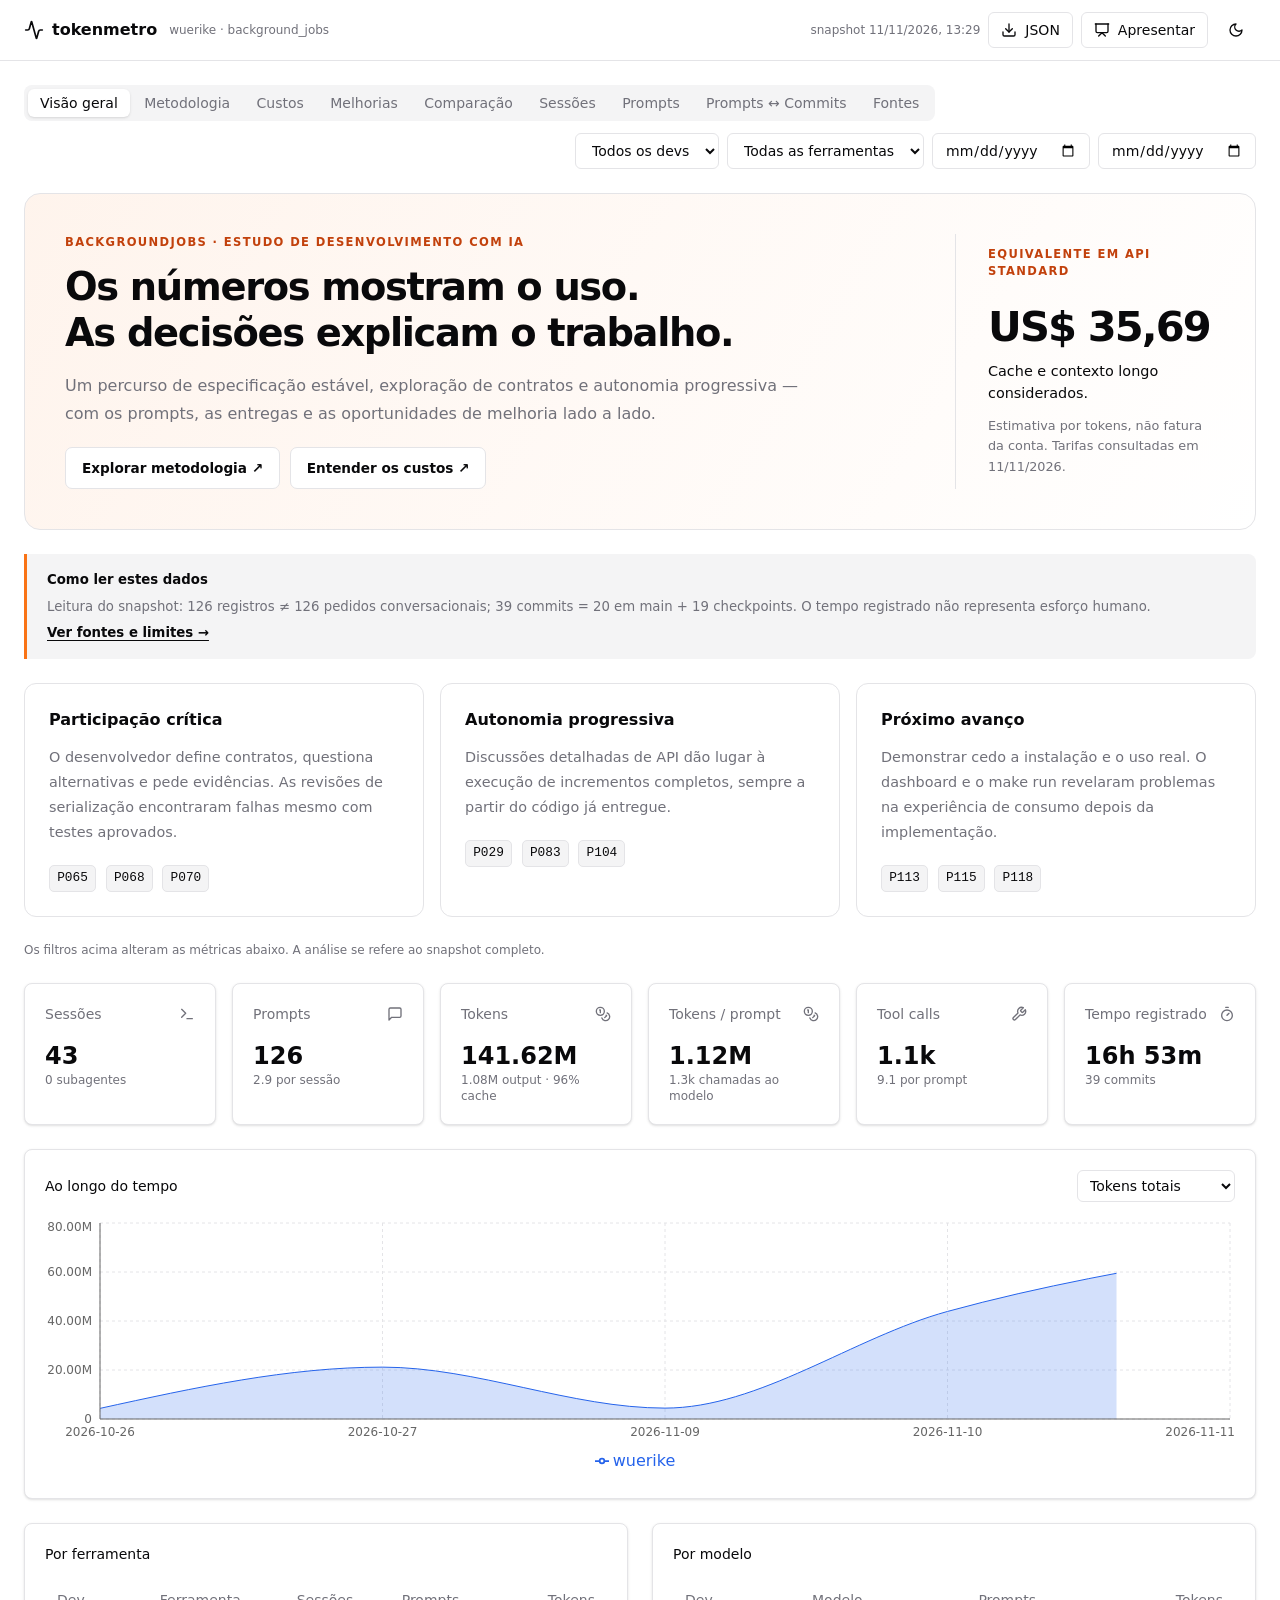
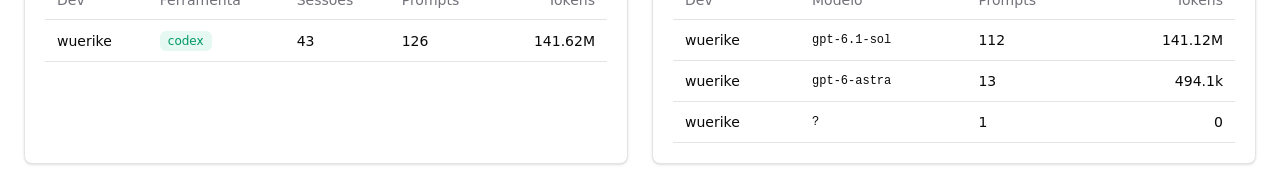
==== commit 82a5ede4: "feat: relate prompts to commits in workflow analysis" ====
--- a/.ai-workflow-analysis/workflow-analysis.html
+++ b/.ai-workflow-analysis/workflow-analysis.html
@@ -21,11 +21,19 @@
 @media(max-width:600px){.wf-deck .text-5xl{font-size:2rem;line-height:1.2}.wf-deck .text-4xl{font-size:1.8rem;line-height:1.25}.wf-deck .text-2xl{font-size:1.15rem;line-height:1.55}.wf-deck .text-xl{font-size:1rem;line-height:1.6}}
 
 </style>
+<style id="prompt-commits-style">
+.wf-trace{overflow-wrap:anywhere}.wf-trace-stats{display:grid;grid-template-columns:repeat(4,minmax(0,1fr));gap:1rem}.wf-trace-stats>div{padding:1rem 1.25rem;border:1px solid var(--color-border);border-radius:10px;background:var(--color-card)}.wf-trace-stats strong{display:block;font-size:1.8rem;font-weight:650;letter-spacing:-.04em}.wf-trace-stats span{font-size:.8rem;color:var(--color-muted-foreground)}
+.wf-trace-method{padding:1rem 1.25rem;border:1px solid var(--color-border);border-left:3px solid #f97316;border-radius:8px;background:var(--color-card);font-size:.85rem;line-height:1.7}.wf-trace summary{cursor:pointer;font-weight:600}.wf-trace-method p,.wf-trace-method ol{margin:.8rem 0}.wf-trace-method ol{list-style:decimal;padding-left:1.4rem}.wf-trace-toolbar{display:flex;gap:1rem;flex-wrap:wrap;align-items:end}.wf-trace-toolbar .wf-toggle{margin:0}.wf-trace-field{display:flex;flex-direction:column;gap:.35rem;font-size:.75rem;font-weight:600}.wf-trace-field input,.wf-trace-field select{border:1px solid var(--color-border);border-radius:6px;padding:.65rem .8rem;background:var(--color-background);color:var(--color-foreground);font-size:.85rem;font-weight:400;min-width:0;width:100%}.wf-trace-field select{min-height:42px}.wf-trace-search{flex:1;min-width:210px}.wf-trace-layout{display:grid;grid-template-columns:minmax(250px,330px) minmax(0,1fr);gap:1.25rem;align-items:start}.wf-trace-layout>section{min-width:0}.wf-trace-list{position:sticky;top:88px;max-height:calc(100vh - 110px);overflow:auto;border:1px solid var(--color-border);border-radius:10px;background:var(--color-card)}.wf-trace-list ul{list-style:none;padding:0;margin:0}.wf-trace-list li+li{border-top:1px solid var(--color-border)}.wf-trace-list button{display:flex;flex-direction:column;gap:.5rem;width:100%;text-align:left;padding:1rem;border-left:3px solid transparent;cursor:pointer}.wf-trace-list button:hover{background:var(--color-accent)}.wf-trace-list button[aria-pressed=true]{border-left-color:#f97316;background:color-mix(in srgb,#f97316 9%,var(--color-card))}.wf-trace-list-meta{font-size:.72rem;color:var(--color-muted-foreground);line-height:1.6}.wf-trace-list-title{font-size:.87rem;font-weight:550;line-height:1.5;display:-webkit-box;-webkit-line-clamp:3;-webkit-box-orient:vertical;overflow:hidden}.wf-trace-detail{border:1px solid var(--color-border);border-radius:10px;background:var(--color-card);padding:1.5rem;min-width:0}.wf-trace-detail h2{font-size:1.3rem;line-height:1.4;font-weight:650;margin:.8rem 0 1.2rem}.wf-trace-detail h3{font-weight:650;font-size:1rem;margin-bottom:.75rem}.wf-trace-detail>.wf-button{display:inline-block}.wf-trace-meta{display:flex;align-items:center;gap:.5rem;flex-wrap:wrap;font-size:.75rem;color:var(--color-muted-foreground)}.wf-trace-badge{display:inline-block;border:1px solid var(--color-border);border-radius:5px;padding:.15rem .45rem;font-size:.7rem;font-weight:550;background:var(--color-muted);white-space:nowrap}.wf-trace-section{margin-top:1.5rem;padding-top:1.25rem;border-top:1px solid var(--color-border)}.wf-trace-relation{padding:1rem 0;border-bottom:1px solid var(--color-border);font-size:.85rem;line-height:1.7}.wf-trace-relation:last-child{border-bottom:0}.wf-trace-relation p{margin:.6rem 0}.wf-trace-link{color:#c2410c;text-align:left;cursor:pointer;font-size:.85rem;font-weight:600;line-height:1.65;text-decoration:underline;text-underline-offset:3px}.dark .wf-trace-link{color:#fdba74}.wf-trace-relation>.wf-trace-link{margin-top:.6rem}.wf-trace-preview{font-size:.85rem;color:var(--color-muted-foreground);display:-webkit-box;-webkit-line-clamp:3;-webkit-box-orient:vertical;overflow:hidden;white-space:pre-wrap}.wf-trace-prompt{white-space:pre-wrap;overflow-wrap:anywhere;font:400 .86rem/1.7 var(--font-sans);background:var(--color-muted);border:1px solid var(--color-border);border-radius:7px;padding:1rem;margin:.8rem 0;max-height:26rem;overflow:auto}.wf-trace-evidence{font-size:.8rem;line-height:1.75;margin-top:.9rem;padding:.75rem;background:var(--color-muted);border-radius:7px}.wf-trace-evidence p{margin:.65rem 0}.wf-trace-evidence>code{display:block;overflow-wrap:anywhere;font-size:.75rem;margin:.5rem 0}.wf-trace-evidence ul{padding-left:1.2rem;list-style:disc;margin:.7rem 0}.wf-trace-evidence li{margin:.3rem 0}.wf-trace-evidence code{font-size:.75rem;overflow-wrap:anywhere}.wf-trace-logrefs{max-height:20rem;overflow:auto}.wf-trace-logrefs code{display:block}.wf-trace-files{list-style:none;margin-top:.8rem;max-height:18rem;overflow:auto}.wf-trace-files li{display:grid;grid-template-columns:auto minmax(0,1fr) auto;gap:.6rem;align-items:start;padding:.65rem 0;border-bottom:1px solid var(--color-border)}.wf-trace-files code{font-size:.76rem;line-height:1.6}.wf-trace-lines{font-size:.72rem;font-variant-numeric:tabular-nums;white-space:nowrap}.wf-trace-section>.wf-trace-field{margin-top:.8rem}.wf-trace-empty{padding:1.2rem;font-size:.9rem;line-height:1.75;background:var(--color-muted);border-radius:8px}.wf-trace-empty .wf-button{margin-top:.75rem}.wf-trace :is(button,a,input,select,summary):focus-visible{outline:2px solid #ea580c;outline-offset:3px}
+@media(max-width:900px){.wf-trace-layout{grid-template-columns:minmax(210px,270px) minmax(0,1fr)}.wf-trace-stats{grid-template-columns:repeat(2,minmax(0,1fr))}.wf-trace-detail{padding:1rem}.wf-trace-files li{grid-template-columns:auto minmax(0,1fr)}.wf-trace-lines{grid-column:2}}
+@media(max-width:650px){.wf-trace-layout{grid-template-columns:minmax(0,1fr)}.wf-trace-list{position:static;max-height:18rem}.wf-trace-toolbar{align-items:stretch}.wf-trace-toolbar>.wf-toggle{width:100%;justify-content:center}.wf-trace-field{flex:1;min-width:130px}.wf-trace-search{flex-basis:100%}.wf-trace-stats{gap:.6rem}.wf-trace-stats>div{padding:.8rem}.wf-trace-detail h2{font-size:1.1rem}}
+
+</style>
 </head>
 <body>
 <div id="root"></div>
+<script id="prompt-commits-data">window.__PROMPT_COMMITS__ = {"format":"prompt-commits/v1","source_export":"tokenmetro.json","source_export_sha256":"5038dc025575cb29698b4507a819cd5c557d4f493bbf8eee1d96b41d109d09c2","cutoff_commit":"cb4347f6daa4b07e05d488b3493914a7b9200c24","snapshot_at":"2026-11-11T13:29:39.806Z","repository":"https://github.com/Wuerike/background-jobs","remote_main_verified":"ceb163dfec3fc58ad6d8e9108ed683358c7ba2ac","reviewed_by":"Codex","method":["Horário delimita candidatos entre commits de main, sem excluir contexto anterior.","Sessão, turno, comandos de edição e resposta final são confrontados com os arquivos e o diff.","Revisão do conteúdo mantém contribuições, registra exclusões e distingue decisões de implementação."],"limitations":["Relação revisada é uma interpretação fundamentada, não prova de autoria exclusiva ou de cada linha.","Referências em comandos de escrita podem incluir leituras; só uma operação registrada não prova que a alteração permaneceu no commit.","Prompts de exploração podem registrar alternativas não adotadas; o papel e a justificativa indicam isso.","Checkpoints não contam como entregas extras; o HTML não publica nem recupera os logs locais.","O recorte preserva os 126 prompts e 39 commits do export original."],"commits":[{"developer":"wuerike","sha":"f3f2fadf4398c9538d7037747a088288c971846b","ts":"2026-10-26T16:26:08.000Z","message":"chore: first commit","additions":282,"deletions":0,"files_changed":8,"branch_kind":"main","files":[{"path":".gitignore","additions":6,"deletions":0,"status":"A"},{"path":"BackgroundJobs.slnx","additions":6,"deletions":0,"status":"A"},{"path":"Directory.Build.props","additions":5,"deletions":0,"status":"A"},{"path":"README.md","additions":48,"deletions":0,"status":"A"},{"path":"docs/spec-base.md","additions":190,"deletions":0,"status":"A"},{"path":"src/BackgroundJobs.Demo/BackgroundJobs.Demo.csproj","additions":13,"deletions":0,"status":"A"},{"path":"src/BackgroundJobs.Demo/Program.cs","additions":5,"deletions":0,"status":"A"},{"path":"src/BackgroundJobs/BackgroundJobs.csproj","additions":9,"deletions":0,"status":"A"}],"committed_at":"2026-10-26T13:26:08-03:00","temporal_window_start":null,"temporal_candidates":[1,2,3,4],"review_exclusions":[],"url":"https://github.com/Wuerike/background-jobs/commit/f3f2fadf4398c9538d7037747a088288c971846b"},{"developer":"wuerike","sha":"75691545c95007e30561939a280c9b5271ed6644","ts":"2026-10-26T16:57:57.000Z","message":"chore: add Redis configuration and setup instructions to README and compose.yaml","additions":65,"deletions":0,"files_changed":2,"branch_kind":"main","files":[{"path":"README.md","additions":38,"deletions":0,"status":"M"},{"path":"compose.yaml","additions":27,"deletions":0,"status":"A"}],"committed_at":"2026-10-26T13:57:57-03:00","temporal_window_start":"2026-10-26T16:26:08.000Z","temporal_candidates":[5,6],"review_exclusions":[],"url":"https://github.com/Wuerike/background-jobs/commit/75691545c95007e30561939a280c9b5271ed6644"},{"developer":"wuerike","sha":"ecd9affa6b1bc0891373ddaf9c71b822e8141c7c","ts":"2026-10-26T23:22:28.000Z","message":"chore: improve foundational documentation for BackgroundJobs","additions":711,"deletions":0,"files_changed":4,"branch_kind":"main","files":[{"path":".gitignore","additions":1,"deletions":0,"status":"M"},{"path":"AGENTS.md","additions":45,"deletions":0,"status":"A"},{"path":"docs/arquitetura.md","additions":569,"deletions":0,"status":"A"},{"path":"docs/plano-desenvolvimento.md","additions":96,"deletions":0,"status":"A"}],"committed_at":"2026-10-26T20:22:28-03:00","temporal_window_start":"2026-10-26T16:57:57.000Z","temporal_candidates":[7,8,9,10,11,12,13,14,15,16],"review_exclusions":[],"url":"https://github.com/Wuerike/background-jobs/commit/ecd9affa6b1bc0891373ddaf9c71b822e8141c7c"},{"developer":"wuerike","sha":"e8b9323b8207f0fbaf6333d0d9f0fb4c7848b4c1","ts":"2026-10-26T23:23:02.000Z","message":"Agent host session 8a82a8dc-c7a1-453e-948c-792ca302d91b - baseline checkpoint","additions":1058,"deletions":0,"files_changed":12,"branch_kind":"checkpoint","files":[{"path":".gitignore","additions":7,"deletions":0,"status":"A"},{"path":"AGENTS.md","additions":45,"deletions":0,"status":"A"},{"path":"BackgroundJobs.slnx","additions":6,"deletions":0,"status":"A"},{"path":"Directory.Build.props","additions":5,"deletions":0,"status":"A"},{"path":"README.md","additions":86,"deletions":0,"status":"A"},{"path":"compose.yaml","additions":27,"deletions":0,"status":"A"},{"path":"docs/arquitetura.md","additions":569,"deletions":0,"status":"A"},{"path":"docs/plano-desenvolvimento.md","additions":96,"deletions":0,"status":"A"},{"path":"docs/spec-base.md","additions":190,"deletions":0,"status":"A"},{"path":"src/BackgroundJobs.Demo/BackgroundJobs.Demo.csproj","additions":13,"deletions":0,"status":"A"},{"path":"src/BackgroundJobs.Demo/Program.cs","additions":5,"deletions":0,"status":"A"},{"path":"src/BackgroundJobs/BackgroundJobs.csproj","additions":9,"deletions":0,"status":"A"}],"committed_at":"2026-10-26T20:23:02-03:00","url":null,"temporal_candidates":[],"review_exclusions":[],"unlinked_reason":"Checkpoint da sessão 8a82a8dc-c7a1-453e-948c-792ca302d91b, ausente das 43 sessões exportadas. Não há vínculo de prompt verificável nem publicação remota confirmada."},{"developer":"wuerike","sha":"10e05df0edfcda17b9563ef32292dcbfdb7d415e","ts":"2026-10-26T23:23:27.000Z","message":"Agent host session 8a82a8dc-c7a1-453e-948c-792ca302d91b - turn 1","additions":0,"deletions":0,"files_changed":0,"branch_kind":"checkpoint","files":[],"committed_at":"2026-10-26T20:23:27-03:00","url":null,"temporal_candidates":[],"review_exclusions":[],"unlinked_reason":"Checkpoint da sessão 8a82a8dc-c7a1-453e-948c-792ca302d91b, ausente das 43 sessões exportadas. Não há vínculo de prompt verificável nem publicação remota confirmada."},{"developer":"wuerike","sha":"131e3acf565edd895886cc2e6c825b34fcdd02a3","ts":"2026-10-26T23:23:27.000Z","message":"Agent host session 8a82a8dc-c7a1-453e-948c-792ca302d91b - turn 1 start","additions":0,"deletions":0,"files_changed":0,"branch_kind":"checkpoint","files":[],"committed_at":"2026-10-26T20:23:27-03:00","url":null,"temporal_candidates":[],"review_exclusions":[],"unlinked_reason":"Checkpoint da sessão 8a82a8dc-c7a1-453e-948c-792ca302d91b, ausente das 43 sessões exportadas. Não há vínculo de prompt verificável nem publicação remota confirmada."},{"developer":"wuerike","sha":"543b16c2c7618cbb80b6f988dd2e155d9a9c07a3","ts":"2026-10-26T23:24:49.000Z","message":"Agent host session 8a82a8dc-c7a1-453e-948c-792ca302d91b - turn 2","additions":0,"deletions":0,"files_changed":0,"branch_kind":"checkpoint","files":[],"committed_at":"2026-10-26T20:24:49-03:00","url":null,"temporal_candidates":[],"review_exclusions":[],"unlinked_reason":"Checkpoint da sessão 8a82a8dc-c7a1-453e-948c-792ca302d91b, ausente das 43 sessões exportadas. Não há vínculo de prompt verificável nem publicação remota confirmada."},{"developer":"wuerike","sha":"d88fe3e9bbd753ace15e3f9b933d6748f9009075","ts":"2026-10-26T23:24:49.000Z","message":"Agent host session 8a82a8dc-c7a1-453e-948c-792ca302d91b - turn 2 start","additions":0,"deletions":0,"files_changed":0,"branch_kind":"checkpoint","files":[],"committed_at":"2026-10-26T20:24:49-03:00","url":null,"temporal_candidates":[],"review_exclusions":[],"unlinked_reason":"Checkpoint da sessão 8a82a8dc-c7a1-453e-948c-792ca302d91b, ausente das 43 sessões exportadas. Não há vínculo de prompt verificável nem publicação remota confirmada."},{"developer":"wuerike","sha":"a1eb124b05aedecb982aa745fb2ede0f3c7aff84","ts":"2026-10-26T23:29:14.000Z","message":"Agent host session 8a82a8dc-c7a1-453e-948c-792ca302d91b - turn 3 start","additions":0,"deletions":0,"files_changed":0,"branch_kind":"checkpoint","files":[],"committed_at":"2026-10-26T20:29:14-03:00","url":null,"temporal_candidates":[],"review_exclusions":[],"unlinked_reason":"Checkpoint da sessão 8a82a8dc-c7a1-453e-948c-792ca302d91b, ausente das 43 sessões exportadas. Não há vínculo de prompt verificável nem publicação remota confirmada."},{"developer":"wuerike","sha":"c5fce07fad5a601df9838e08c9edcc0d65cfa74c","ts":"2026-10-26T23:29:14.000Z","message":"Agent host session 8a82a8dc-c7a1-453e-948c-792ca302d91b - turn 3","additions":0,"deletions":0,"files_changed":0,"branch_kind":"checkpoint","files":[],"committed_at":"2026-10-26T20:29:14-03:00","url":null,"temporal_candidates":[],"review_exclusions":[],"unlinked_reason":"Checkpoint da sessão 8a82a8dc-c7a1-453e-948c-792ca302d91b, ausente das 43 sessões exportadas. Não há vínculo de prompt verificável nem publicação remota confirmada."},{"developer":"wuerike","sha":"015d676a20a135c5909912d35644db17105fb598","ts":"2026-10-26T23:31:02.000Z","message":"Agent host session 8a82a8dc-c7a1-453e-948c-792ca302d91b - turn 4 start","additions":0,"deletions":0,"files_changed":0,"branch_kind":"checkpoint","files":[],"committed_at":"2026-10-26T20:31:02-03:00","url":null,"temporal_candidates":[],"review_exclusions":[],"unlinked_reason":"Checkpoint da sessão 8a82a8dc-c7a1-453e-948c-792ca302d91b, ausente das 43 sessões exportadas. Não há vínculo de prompt verificável nem publicação remota confirmada."},{"developer":"wuerike","sha":"27eff62724e2d3732d64aff6d31527a741ba19f5","ts":"2026-10-26T23:31:02.000Z","message":"Agent host session 8a82a8dc-c7a1-453e-948c-792ca302d91b - turn 4","additions":0,"deletions":0,"files_changed":0,"branch_kind":"checkpoint","files":[],"committed_at":"2026-10-26T20:31:02-03:00","url":null,"temporal_candidates":[],"review_exclusions":[],"unlinked_reason":"Checkpoint da sessão 8a82a8dc-c7a1-453e-948c-792ca302d91b, ausente das 43 sessões exportadas. Não há vínculo de prompt verificável nem publicação remota confirmada."},{"developer":"wuerike","sha":"4e0be04b770699eb9044bfaf933cd6e652d494e0","ts":"2026-10-26T23:31:19.000Z","message":"Agent host session 8a82a8dc-c7a1-453e-948c-792ca302d91b - turn 5 start","additions":0,"deletions":0,"files_changed":0,"branch_kind":"checkpoint","files":[],"committed_at":"2026-10-26T20:31:19-03:00","url":null,"temporal_candidates":[],"review_exclusions":[],"unlinked_reason":"Checkpoint da sessão 8a82a8dc-c7a1-453e-948c-792ca302d91b, ausente das 43 sessões exportadas. Não há vínculo de prompt verificável nem publicação remota confirmada."},{"developer":"wuerike","sha":"b57908a78ff04f991074f85b4245c4cfe047ae95","ts":"2026-10-26T23:31:19.000Z","message":"Agent host session 8a82a8dc-c7a1-453e-948c-792ca302d91b - turn 5","additions":0,"deletions":0,"files_changed":0,"branch_kind":"checkpoint","files":[],"committed_at":"2026-10-26T20:31:19-03:00","url":null,"temporal_candidates":[],"review_exclusions":[],"unlinked_reason":"Checkpoint da sessão 8a82a8dc-c7a1-453e-948c-792ca302d91b, ausente das 43 sessões exportadas. Não há vínculo de prompt verificável nem publicação remota confirmada."},{"developer":"wuerike","sha":"6e01f85841c159383a08349d14db2cae265c9412","ts":"2026-10-26T23:32:05.000Z","message":"Agent host session 8a82a8dc-c7a1-453e-948c-792ca302d91b - turn 6 start","additions":0,"deletions":0,"files_changed":0,"branch_kind":"checkpoint","files":[],"committed_at":"2026-10-26T20:32:05-03:00","url":null,"temporal_candidates":[],"review_exclusions":[],"unlinked_reason":"Checkpoint da sessão 8a82a8dc-c7a1-453e-948c-792ca302d91b, ausente das 43 sessões exportadas. Não há vínculo de prompt verificável nem publicação remota confirmada."},{"developer":"wuerike","sha":"b305ea21979c9ce7b0a98630f8c9fd8780c4d465","ts":"2026-10-26T23:32:05.000Z","message":"Agent host session 8a82a8dc-c7a1-453e-948c-792ca302d91b - turn 6","additions":0,"deletions":0,"files_changed":0,"branch_kind":"checkpoint","files":[],"committed_at":"2026-10-26T20:32:05-03:00","url":null,"temporal_candidates":[],"review_exclusions":[],"unlinked_reason":"Checkpoint da sessão 8a82a8dc-c7a1-453e-948c-792ca302d91b, ausente das 43 sessões exportadas. Não há vínculo de prompt verificável nem publicação remota confirmada."},{"developer":"wuerike","sha":"51fe9396cdfe423169bb672f3eed841c3bbaf00d","ts":"2026-10-26T23:34:22.000Z","message":"Agent host session 8a82a8dc-c7a1-453e-948c-792ca302d91b - turn 7 start","additions":0,"deletions":0,"files_changed":0,"branch_kind":"checkpoint","files":[],"committed_at":"2026-10-26T20:34:22-03:00","url":null,"temporal_candidates":[],"review_exclusions":[],"unlinked_reason":"Checkpoint da sessão 8a82a8dc-c7a1-453e-948c-792ca302d91b, ausente das 43 sessões exportadas. Não há vínculo de prompt verificável nem publicação remota confirmada."},{"developer":"wuerike","sha":"1306367648e150162550c4c59ca37e90d0e12364","ts":"2026-10-26T23:34:23.000Z","message":"Agent host session 8a82a8dc-c7a1-453e-948c-792ca302d91b - turn 7","additions":18,"deletions":14,"files_changed":1,"branch_kind":"checkpoint","files":[{"path":"README.md","additions":18,"deletions":14,"status":"M"}],"committed_at":"2026-10-26T20:34:23-03:00","url":null,"temporal_candidates":[],"review_exclusions":[],"unlinked_reason":"Checkpoint da sessão 8a82a8dc-c7a1-453e-948c-792ca302d91b, ausente das 43 sessões exportadas. Não há vínculo de prompt verificável nem publicação remota confirmada."},{"developer":"wuerike","sha":"5bb3ede93598d59177c05a744da8469e549bc4dc","ts":"2026-10-26T23:42:05.000Z","message":"chore: update SDK installation instructions for WSL and remove local SDK references","additions":18,"deletions":15,"files_changed":2,"branch_kind":"main","files":[{"path":".gitignore","additions":0,"deletions":1,"status":"M"},{"path":"README.md","additions":18,"deletions":14,"status":"M"}],"committed_at":"2026-10-26T20:42:05-03:00","temporal_window_start":"2026-10-26T23:22:28.000Z","temporal_candidates":[],"review_exclusions":[],"url":"https://github.com/Wuerike/background-jobs/commit/5bb3ede93598d59177c05a744da8469e549bc4dc","unlinked_reason":"O snapshot não contém um pedido específico nem um turno de edição identificado para esta alteração. Horário ou coincidência de arquivo não bastam para atribuí-la a um prompt."},{"developer":"wuerike","sha":"20cc0ffcc151244ec53f62c2265b8e824b0a3957","ts":"2026-10-26T23:43:53.000Z","message":"Agent host session 8a82a8dc-c7a1-453e-948c-792ca302d91b - turn 8 start","additions":0,"deletions":1,"files_changed":1,"branch_kind":"checkpoint","files":[{"path":".gitignore","additions":0,"deletions":1,"status":"M"}],"committed_at":"2026-10-26T20:43:53-03:00","url":null,"temporal_candidates":[],"review_exclusions":[],"unlinked_reason":"Checkpoint da sessão 8a82a8dc-c7a1-453e-948c-792ca302d91b, ausente das 43 sessões exportadas. Não há vínculo de prompt verificável nem publicação remota confirmada."},{"developer":"wuerike","sha":"551716765cc18974941436b61bd6565e4cd831db","ts":"2026-10-26T23:43:53.000Z","message":"Agent host session 8a82a8dc-c7a1-453e-948c-792ca302d91b - turn 8","additions":0,"deletions":0,"files_changed":0,"branch_kind":"checkpoint","files":[],"committed_at":"2026-10-26T20:43:53-03:00","url":null,"temporal_candidates":[],"review_exclusions":[],"unlinked_reason":"Checkpoint da sessão 8a82a8dc-c7a1-453e-948c-792ca302d91b, ausente das 43 sessões exportadas. Não há vínculo de prompt verificável nem publicação remota confirmada."},{"developer":"wuerike","sha":"00845d449eaf2a721850c24210a7aa9caed7a4ee","ts":"2026-10-26T23:51:48.000Z","message":"Agent host session 8a82a8dc-c7a1-453e-948c-792ca302d91b - turn 9","additions":0,"deletions":0,"files_changed":0,"branch_kind":"checkpoint","files":[],"committed_at":"2026-10-26T20:51:48-03:00","url":null,"temporal_candidates":[],"review_exclusions":[],"unlinked_reason":"Checkpoint da sessão 8a82a8dc-c7a1-453e-948c-792ca302d91b, ausente das 43 sessões exportadas. Não há vínculo de prompt verificável nem publicação remota confirmada."},{"developer":"wuerike","sha":"4b3f97e055843ea57311ab34ec7eded044718b83","ts":"2026-10-26T23:51:48.000Z","message":"Agent host session 8a82a8dc-c7a1-453e-948c-792ca302d91b - turn 9 start","additions":3,"deletions":0,"files_changed":1,"branch_kind":"checkpoint","files":[{"path":".vscode/settings.json","additions":3,"deletions":0,"status":"A"}],"committed_at":"2026-10-26T20:51:48-03:00","url":null,"temporal_candidates":[],"review_exclusions":[],"unlinked_reason":"Checkpoint da sessão 8a82a8dc-c7a1-453e-948c-792ca302d91b, ausente das 43 sessões exportadas. Não há vínculo de prompt verificável nem publicação remota confirmada."},{"developer":"wuerike","sha":"124e70b1661c015c3144e20808fe66f163bda57e","ts":"2026-10-26T23:54:15.000Z","message":"chore: add .vscode/ to .gitignore to exclude VS Code settings from version control","additions":1,"deletions":0,"files_changed":1,"branch_kind":"main","files":[{"path":".gitignore","additions":1,"deletions":0,"status":"M"}],"committed_at":"2026-10-26T20:54:15-03:00","temporal_window_start":"2026-10-26T23:42:05.000Z","temporal_candidates":[],"review_exclusions":[],"url":"https://github.com/Wuerike/background-jobs/commit/124e70b1661c015c3144e20808fe66f163bda57e","unlinked_reason":"O snapshot não contém um pedido específico nem um turno de edição identificado para esta alteração. Horário ou coincidência de arquivo não bastam para atribuí-la a um prompt."},{"developer":"wuerike","sha":"5e1bca296e4f43687f0b25468363b0066e53b888","ts":"2026-10-27T21:19:03.000Z","message":"feat: Implement job handling and validation framework","additions":1544,"deletions":20,"files_changed":29,"branch_kind":"main","files":[{"path":"BackgroundJobs.slnx","additions":3,"deletions":0,"status":"M"},{"path":"README.md","additions":27,"deletions":5,"status":"M"},{"path":"docs/arquitetura.md","additions":36,"deletions":14,"status":"M"},{"path":"docs/plano-desenvolvimento.md","additions":3,"deletions":1,"status":"M"},{"path":"src/BackgroundJobs.Demo/Jobs/DemoJobValidation.cs","additions":17,"deletions":0,"status":"A"},{"path":"src/BackgroundJobs.Demo/Jobs/DemoJobs.cs","additions":6,"deletions":0,"status":"A"},{"path":"src/BackgroundJobs.Demo/Jobs/LogMessageArgs.cs","additions":3,"deletions":0,"status":"A"},{"path":"src/BackgroundJobs.Demo/Program.cs","additions":7,"deletions":0,"status":"M"},{"path":"src/BackgroundJobs/BackgroundJobs.csproj","additions":4,"deletions":0,"status":"M"},{"path":"src/BackgroundJobs/Internal/JobContract.cs","additions":80,"deletions":0,"status":"A"},{"path":"src/BackgroundJobs/Internal/JobJsonNodeConverter.cs","additions":50,"deletions":0,"status":"A"},{"path":"src/BackgroundJobs/Internal/JobPreparation.cs","additions":46,"deletions":0,"status":"A"},{"path":"src/BackgroundJobs/Internal/JobStringConverter.cs","additions":40,"deletions":0,"status":"A"},{"path":"src/BackgroundJobs/Public/IJobClient.cs","additions":10,"deletions":0,"status":"A"},{"path":"src/BackgroundJobs/Public/IJobManager.cs","additions":7,"deletions":0,"status":"A"},{"path":"src/BackgroundJobs/Public/JobContext.cs","additions":3,"deletions":0,"status":"A"},{"path":"src/BackgroundJobs/Public/JobContracts.cs","additions":34,"deletions":0,"status":"A"},{"path":"src/BackgroundJobs/Public/JobDefinition.cs","additions":13,"deletions":0,"status":"A"},{"path":"src/BackgroundJobs/Public/JobDetails.cs","additions":89,"deletions":0,"status":"A"},{"path":"src/BackgroundJobs/Public/JobHandlers.cs","additions":34,"deletions":0,"status":"A"},{"path":"src/BackgroundJobs/Public/JobOptions.cs","additions":8,"deletions":0,"status":"A"},{"path":"src/BackgroundJobs/Public/JobRegistry.cs","additions":27,"deletions":0,"status":"A"},{"path":"src/BackgroundJobs/Public/JobValidationException.cs","additions":4,"deletions":0,"status":"A"},{"path":"tests/BackgroundJobs.UnitTests/ArgumentTests.cs","additions":229,"deletions":0,"status":"A"},{"path":"tests/BackgroundJobs.UnitTests/BackgroundJobs.UnitTests.csproj","additions":25,"deletions":0,"status":"A"},{"path":"tests/BackgroundJobs.UnitTests/DetailsTests.cs","additions":71,"deletions":0,"status":"A"},{"path":"tests/BackgroundJobs.UnitTests/PreparationTests.cs","additions":148,"deletions":0,"status":"A"},{"path":"tests/BackgroundJobs.UnitTests/RegistryTests.cs","additions":132,"deletions":0,"status":"A"},{"path":"tests/BackgroundJobs.UnitTests/UnicodeTests.cs","additions":388,"deletions":0,"status":"A"}],"committed_at":"2026-10-27T18:19:03-03:00","temporal_window_start":"2026-10-26T23:54:15.000Z","temporal_candidates":[17,18,19,20,21,22,23,24,25,26,27,28,29,30,31,32,33,34,35,36,37,38,39,40,41,42,43,44,45,46,47,48,49,50,51,52,53,54,55,56,57,58,59,60,61,62,63,64,65,66,67,68,69,70,71,72,73],"review_exclusions":[],"url":"https://github.com/Wuerike/background-jobs/commit/5e1bca296e4f43687f0b25468363b0066e53b888"},{"developer":"wuerike","sha":"602b278ed7c18109c775caae0be733d27072b7a9","ts":"2026-11-10T02:42:02.000Z","message":"Implement Redis-based job management system with integration tests","additions":1100,"deletions":14,"files_changed":16,"branch_kind":"main","files":[{"path":"BackgroundJobs.slnx","additions":1,"deletions":0,"status":"M"},{"path":"README.md","additions":50,"deletions":7,"status":"M"},{"path":"docs/arquitetura.md","additions":47,"deletions":6,"status":"M"},{"path":"docs/plano-desenvolvimento.md","additions":1,"deletions":1,"status":"M"},{"path":"docs/validacao-e1.2.md","additions":52,"deletions":0,"status":"A"},{"path":"src/BackgroundJobs/BackgroundJobs.csproj","additions":3,"deletions":0,"status":"M"},{"path":"src/BackgroundJobs/Internal/IJobStore.cs","additions":9,"deletions":0,"status":"A"},{"path":"src/BackgroundJobs/Public/RedisJobClient.cs","additions":31,"deletions":0,"status":"A"},{"path":"src/BackgroundJobs/Public/RedisJobManager.cs","additions":22,"deletions":0,"status":"A"},{"path":"src/BackgroundJobs/Storage/Redis/JobCodec.cs","additions":112,"deletions":0,"status":"A"},{"path":"src/BackgroundJobs/Storage/Redis/RedisJobStore.cs","additions":63,"deletions":0,"status":"A"},{"path":"src/BackgroundJobs/Storage/Redis/create.lua","additions":85,"deletions":0,"status":"A"},{"path":"src/BackgroundJobs/Storage/Redis/get.lua","additions":35,"deletions":0,"status":"A"},{"path":"tests/BackgroundJobs.IntegrationTests/BackgroundJobs.IntegrationTests.csproj","additions":15,"deletions":0,"status":"A"},{"path":"tests/BackgroundJobs.IntegrationTests/RedisTests.cs","additions":454,"deletions":0,"status":"A"},{"path":"tests/BackgroundJobs.UnitTests/ClientTests.cs","additions":120,"deletions":0,"status":"A"}],"committed_at":"2026-11-09T23:42:02-03:00","temporal_window_start":"2026-10-27T21:19:03.000Z","temporal_candidates":[74,75,76,77,78],"review_exclusions":[],"url":"https://github.com/Wuerike/background-jobs/commit/602b278ed7c18109c775caae0be733d27072b7a9"},{"developer":"wuerike","sha":"5202ca2298e5f3fa50305f0085e209f8d28e7c88","ts":"2026-11-10T03:24:17.000Z","message":"feat: implement HTTP endpoints for job creation and retrieval","additions":636,"deletions":16,"files_changed":11,"branch_kind":"main","files":[{"path":"BackgroundJobs.slnx","additions":1,"deletions":0,"status":"M"},{"path":"README.md","additions":53,"deletions":7,"status":"M"},{"path":"docs/arquitetura.md","additions":14,"deletions":3,"status":"M"},{"path":"docs/plano-desenvolvimento.md","additions":2,"deletions":2,"status":"M"},{"path":"docs/validacao-e1.2.md","additions":3,"deletions":3,"status":"M"},{"path":"docs/validacao-e1.md","additions":51,"deletions":0,"status":"A"},{"path":"src/BackgroundJobs.Demo/Endpoints/CreateJobRequest.cs","additions":87,"deletions":0,"status":"A"},{"path":"src/BackgroundJobs.Demo/Endpoints/JobEndpoints.cs","additions":29,"deletions":0,"status":"A"},{"path":"src/BackgroundJobs.Demo/Program.cs","additions":33,"deletions":1,"status":"M"},{"path":"tests/BackgroundJobs.HttpTests/BackgroundJobs.HttpTests.csproj","additions":16,"deletions":0,"status":"A"},{"path":"tests/BackgroundJobs.HttpTests/JobHttpTests.cs","additions":347,"deletions":0,"status":"A"}],"committed_at":"2026-11-10T00:24:17-03:00","temporal_window_start":"2026-11-10T02:42:02.000Z","temporal_candidates":[79,80],"review_exclusions":[],"url":"https://github.com/Wuerike/background-jobs/commit/5202ca2298e5f3fa50305f0085e209f8d28e7c88"},{"developer":"wuerike","sha":"8a603b0e296d627c2737e1ffb91df4d8f183934b","ts":"2026-11-10T03:31:09.000Z","message":"docs: update README and development plan with validation details and remove obsolete validation documents","additions":8,"deletions":105,"files_changed":4,"branch_kind":"main","files":[{"path":"README.md","additions":5,"deletions":1,"status":"M"},{"path":"docs/plano-desenvolvimento.md","additions":3,"deletions":1,"status":"M"},{"path":"docs/validacao-e1.2.md","additions":0,"deletions":52,"status":"D"},{"path":"docs/validacao-e1.md","additions":0,"deletions":51,"status":"D"}],"committed_at":"2026-11-10T00:31:09-03:00","temporal_window_start":"2026-11-10T03:24:17.000Z","temporal_candidates":[81,82],"review_exclusions":[],"url":"https://github.com/Wuerike/background-jobs/commit/8a603b0e296d627c2737e1ffb91df4d8f183934b"},{"developer":"wuerike","sha":"79e4d468afe6f48c7dd3825757eb868d69280699","ts":"2026-11-10T18:03:00.000Z","message":"Refactor job test prefixes for clarity, add integration tests for job processing, and implement unit tests for job execution handling","additions":1552,"deletions":122,"files_changed":27,"branch_kind":"main","files":[{"path":"AGENTS.md","additions":18,"deletions":0,"status":"M"},{"path":"README.md","additions":65,"deletions":37,"status":"M"},{"path":"docs/arquitetura.md","additions":62,"deletions":67,"status":"M"},{"path":"docs/plano-desenvolvimento.md","additions":10,"deletions":4,"status":"M"},{"path":"src/BackgroundJobs.Demo/Endpoints/CreateJobRequest.cs","additions":10,"deletions":7,"status":"M"},{"path":"src/BackgroundJobs.Demo/Endpoints/JobEndpoints.cs","additions":12,"deletions":1,"status":"M"},{"path":"src/BackgroundJobs.Demo/Events/DemoEvents.cs","additions":17,"deletions":0,"status":"A"},{"path":"src/BackgroundJobs.Demo/Jobs/DemoJobHandlers.cs","additions":43,"deletions":0,"status":"A"},{"path":"src/BackgroundJobs.Demo/Jobs/DemoJobValidation.cs","additions":12,"deletions":0,"status":"M"},{"path":"src/BackgroundJobs.Demo/Jobs/DemoJobs.cs","additions":2,"deletions":0,"status":"M"},{"path":"src/BackgroundJobs.Demo/Jobs/FailNTimesArgs.cs","additions":3,"deletions":0,"status":"A"},{"path":"src/BackgroundJobs.Demo/Jobs/SucceedAfterArgs.cs","additions":3,"deletions":0,"status":"A"},{"path":"src/BackgroundJobs.Demo/Program.cs","additions":10,"deletions":1,"status":"M"},{"path":"src/BackgroundJobs/BackgroundJobs.csproj","additions":1,"deletions":0,"status":"M"},{"path":"src/BackgroundJobs/Hosting/JobServerHostedService.cs","additions":10,"deletions":0,"status":"A"},{"path":"src/BackgroundJobs/Internal/IProcessingStore.cs","additions":15,"deletions":0,"status":"A"},{"path":"src/BackgroundJobs/Processing/JobServer.cs","additions":133,"deletions":0,"status":"A"},{"path":"src/BackgroundJobs/Public/JobHandlers.cs","additions":11,"deletions":1,"status":"M"},{"path":"src/BackgroundJobs/Storage/Redis/RedisJobStore.cs","additions":106,"deletions":1,"status":"M"},{"path":"src/BackgroundJobs/Storage/Redis/claim.lua","additions":37,"deletions":0,"status":"A"},{"path":"src/BackgroundJobs/Storage/Redis/complete.lua","additions":34,"deletions":0,"status":"A"},{"path":"src/BackgroundJobs/Storage/Redis/processing-common.lua","additions":31,"deletions":0,"status":"A"},{"path":"tests/BackgroundJobs.HttpTests/ExecutionHttpTests.cs","additions":191,"deletions":0,"status":"A"},{"path":"tests/BackgroundJobs.HttpTests/JobHttpTests.cs","additions":7,"deletions":2,"status":"M"},{"path":"tests/BackgroundJobs.IntegrationTests/ProcessingTests.cs","additions":376,"deletions":0,"status":"A"},{"path":"tests/BackgroundJobs.IntegrationTests/RedisTests.cs","additions":1,"deletions":1,"status":"M"},{"path":"tests/BackgroundJobs.UnitTests/ExecutionTests.cs","additions":332,"deletions":0,"status":"A"}],"committed_at":"2026-11-10T15:03:00-03:00","temporal_window_start":"2026-11-10T03:31:09.000Z","temporal_candidates":[83,84,85,86,87,88,89,90],"review_exclusions":[{"prompt_number":87,"reason":"Mensagem incompleta, esclarecida pelo prompt seguinte; não recebe atribuição independente."},{"prompt_number":90,"reason":"Planejamento de concorrência: a discussão e as edições correspondem ao commit c2a117f."}],"url":"https://github.com/Wuerike/background-jobs/commit/79e4d468afe6f48c7dd3825757eb868d69280699"},{"developer":"wuerike","sha":"c2a117fd13d5fa1aa9ee0cb4ec8306acb6f12b03","ts":"2026-11-10T19:48:48.000Z","message":"Enhance job server concurrency and testing capabilities","additions":1013,"deletions":60,"files_changed":12,"branch_kind":"main","files":[{"path":"README.md","additions":50,"deletions":10,"status":"M"},{"path":"docs/arquitetura.md","additions":17,"deletions":15,"status":"M"},{"path":"docs/plano-desenvolvimento.md","additions":14,"deletions":4,"status":"M"},{"path":"src/BackgroundJobs.Demo/Program.cs","additions":11,"deletions":2,"status":"M"},{"path":"src/BackgroundJobs/Hosting/JobServerHostedService.cs","additions":1,"deletions":1,"status":"M"},{"path":"src/BackgroundJobs/Processing/JobServer.cs","additions":62,"deletions":16,"status":"M"},{"path":"tests/BackgroundJobs.HttpTests/ConcurrencyHttpTests.cs","additions":234,"deletions":0,"status":"A"},{"path":"tests/BackgroundJobs.HttpTests/ExecutionHttpTests.cs","additions":2,"deletions":2,"status":"M"},{"path":"tests/BackgroundJobs.IntegrationTests/ConcurrencyProcessingTests.cs","additions":204,"deletions":0,"status":"A"},{"path":"tests/BackgroundJobs.IntegrationTests/ProcessingTests.cs","additions":4,"deletions":4,"status":"M"},{"path":"tests/BackgroundJobs.UnitTests/ConcurrencyTests.cs","additions":408,"deletions":0,"status":"A"},{"path":"tests/BackgroundJobs.UnitTests/ExecutionTests.cs","additions":6,"deletions":6,"status":"M"}],"committed_at":"2026-11-10T16:48:48-03:00","temporal_window_start":"2026-11-10T18:03:00.000Z","temporal_candidates":[91],"review_exclusions":[],"url":"https://github.com/Wuerike/background-jobs/commit/c2a117fd13d5fa1aa9ee0cb4ec8306acb6f12b03"},{"developer":"wuerike","sha":"526062230482f5c3f48fe6481f405194138a3d2d","ts":"2026-11-10T20:52:53.000Z","message":"Refactor integration and unit tests for job processing and scheduling","additions":1015,"deletions":79,"files_changed":16,"branch_kind":"main","files":[{"path":"README.md","additions":39,"deletions":14,"status":"M"},{"path":"docs/arquitetura.md","additions":25,"deletions":22,"status":"M"},{"path":"docs/plano-desenvolvimento.md","additions":15,"deletions":5,"status":"M"},{"path":"src/BackgroundJobs/Internal/IProcessingStore.cs","additions":5,"deletions":1,"status":"M"},{"path":"src/BackgroundJobs/Processing/JobServer.cs","additions":43,"deletions":1,"status":"M"},{"path":"src/BackgroundJobs/Storage/Redis/RedisJobStore.cs","additions":48,"deletions":4,"status":"M"},{"path":"src/BackgroundJobs/Storage/Redis/claim.lua","additions":11,"deletions":10,"status":"M"},{"path":"src/BackgroundJobs/Storage/Redis/promote.lua","additions":64,"deletions":0,"status":"A"},{"path":"tests/BackgroundJobs.HttpTests/ConcurrencyHttpTests.cs","additions":1,"deletions":1,"status":"M"},{"path":"tests/BackgroundJobs.HttpTests/ExecutionHttpTests.cs","additions":10,"deletions":6,"status":"M"},{"path":"tests/BackgroundJobs.HttpTests/SchedulingHttpTests.cs","additions":94,"deletions":0,"status":"A"},{"path":"tests/BackgroundJobs.IntegrationTests/ConcurrencyProcessingTests.cs","additions":9,"deletions":7,"status":"M"},{"path":"tests/BackgroundJobs.IntegrationTests/SchedulingTests.cs","additions":476,"deletions":0,"status":"A"},{"path":"tests/BackgroundJobs.UnitTests/ConcurrencyTests.cs","additions":15,"deletions":3,"status":"M"},{"path":"tests/BackgroundJobs.UnitTests/ExecutionTests.cs","additions":6,"deletions":5,"status":"M"},{"path":"tests/BackgroundJobs.UnitTests/SchedulerTests.cs","additions":154,"deletions":0,"status":"A"}],"committed_at":"2026-11-10T17:52:53-03:00","temporal_window_start":"2026-11-10T19:48:48.000Z","temporal_candidates":[92,93,94,95,96,97],"review_exclusions":[{"prompt_number":92,"reason":"Comando de limpeza de contexto, sem contribuição de código identificada."},{"prompt_number":94,"reason":"Registro de meta interrompida/ajustada; a implementação é atribuída ao P097."},{"prompt_number":95,"reason":"Registro de meta interrompida/ajustada; a implementação é atribuída ao P097."},{"prompt_number":96,"reason":"Registro de meta interrompida/ajustada; a implementação é atribuída ao P097."}],"url":"https://github.com/Wuerike/background-jobs/commit/526062230482f5c3f48fe6481f405194138a3d2d"},{"developer":"wuerike","sha":"9c8c0d9a86e33ab82d36ac56e52cb94bcf0ab2ac","ts":"2026-11-10T21:43:24.000Z","message":"Add integration and unit tests for job management and processing","additions":1358,"deletions":102,"files_changed":27,"branch_kind":"main","files":[{"path":"README.md","additions":43,"deletions":7,"status":"M"},{"path":"docs/arquitetura.md","additions":36,"deletions":15,"status":"M"},{"path":"docs/plano-desenvolvimento.md","additions":17,"deletions":5,"status":"M"},{"path":"src/BackgroundJobs.Demo/Endpoints/JobEndpoints.cs","additions":16,"deletions":0,"status":"M"},{"path":"src/BackgroundJobs/Internal/IJobStore.cs","additions":3,"deletions":0,"status":"M"},{"path":"src/BackgroundJobs/Internal/IProcessingStore.cs","additions":6,"deletions":1,"status":"M"},{"path":"src/BackgroundJobs/Processing/JobServer.cs","additions":2,"deletions":2,"status":"M"},{"path":"src/BackgroundJobs/Public/IJobManager.cs","additions":4,"deletions":0,"status":"M"},{"path":"src/BackgroundJobs/Public/JobSummary.cs","additions":7,"deletions":0,"status":"A"},{"path":"src/BackgroundJobs/Public/RedisJobManager.cs","additions":23,"deletions":4,"status":"M"},{"path":"src/BackgroundJobs/Storage/Redis/JobCodec.cs","additions":16,"deletions":0,"status":"M"},{"path":"src/BackgroundJobs/Storage/Redis/RedisJobStore.cs","additions":132,"deletions":23,"status":"M"},{"path":"src/BackgroundJobs/Storage/Redis/manage.lua","additions":46,"deletions":0,"status":"A"},{"path":"src/BackgroundJobs/Storage/Redis/processing-common.lua","additions":116,"deletions":1,"status":"M"},{"path":"src/BackgroundJobs/Storage/Redis/promote.lua","additions":9,"deletions":36,"status":"M"},{"path":"src/BackgroundJobs/Storage/Redis/read-scheduled.lua","additions":7,"deletions":0,"status":"A"},{"path":"tests/BackgroundJobs.HttpTests/ExecutionHttpTests.cs","additions":1,"deletions":1,"status":"M"},{"path":"tests/BackgroundJobs.HttpTests/JobHttpTests.cs","additions":13,"deletions":1,"status":"M"},{"path":"tests/BackgroundJobs.HttpTests/ManagementHttpTests.cs","additions":145,"deletions":0,"status":"A"},{"path":"tests/BackgroundJobs.IntegrationTests/ManagementConcurrencyTests.cs","additions":411,"deletions":0,"status":"A"},{"path":"tests/BackgroundJobs.IntegrationTests/ManagementTests.cs","additions":234,"deletions":0,"status":"A"},{"path":"tests/BackgroundJobs.IntegrationTests/SchedulingTests.cs","additions":1,"deletions":1,"status":"M"},{"path":"tests/BackgroundJobs.UnitTests/ClientTests.cs","additions":3,"deletions":0,"status":"M"},{"path":"tests/BackgroundJobs.UnitTests/ConcurrencyTests.cs","additions":2,"deletions":2,"status":"M"},{"path":"tests/BackgroundJobs.UnitTests/DetailsTests.cs","additions":2,"deletions":2,"status":"M"},{"path":"tests/BackgroundJobs.UnitTests/ExecutionTests.cs","additions":1,"deletions":1,"status":"M"},{"path":"tests/BackgroundJobs.UnitTests/ManagerTests.cs","additions":62,"deletions":0,"status":"A"}],"committed_at":"2026-11-10T18:43:24-03:00","temporal_window_start":"2026-11-10T20:52:53.000Z","temporal_candidates":[98,99,100],"review_exclusions":[{"prompt_number":100,"reason":"Planejamento de recuperação: a discussão e as edições correspondem ao commit c6a85c6."}],"url":"https://github.com/Wuerike/background-jobs/commit/9c8c0d9a86e33ab82d36ac56e52cb94bcf0ab2ac"},{"developer":"wuerike","sha":"c6a85c6849e13d40ba3221b228697291e5599abf","ts":"2026-11-11T00:31:25.000Z","message":"Refactor recovery handling in BackgroundJobs","additions":1248,"deletions":62,"files_changed":18,"branch_kind":"main","files":[{"path":".gitignore","additions":1,"deletions":0,"status":"M"},{"path":"README.md","additions":103,"deletions":10,"status":"M"},{"path":"compose.yaml","additions":3,"deletions":4,"status":"M"},{"path":"docs/arquitetura.md","additions":25,"deletions":18,"status":"M"},{"path":"docs/plano-desenvolvimento.md","additions":17,"deletions":5,"status":"M"},{"path":"src/BackgroundJobs/Internal/IProcessingStore.cs","additions":4,"deletions":0,"status":"M"},{"path":"src/BackgroundJobs/Processing/JobServer.cs","additions":27,"deletions":3,"status":"M"},{"path":"src/BackgroundJobs/Storage/Redis/RedisJobStore.cs","additions":87,"deletions":4,"status":"M"},{"path":"src/BackgroundJobs/Storage/Redis/processing-common.lua","additions":14,"deletions":2,"status":"M"},{"path":"src/BackgroundJobs/Storage/Redis/recover.lua","additions":49,"deletions":0,"status":"A"},{"path":"tests/BackgroundJobs.HttpTests/ProcessHost.cs","additions":158,"deletions":0,"status":"A"},{"path":"tests/BackgroundJobs.HttpTests/ProcessLifecycleTests.cs","additions":195,"deletions":0,"status":"A"},{"path":"tests/BackgroundJobs.IntegrationTests/ProcessingTests.cs","additions":14,"deletions":6,"status":"M"},{"path":"tests/BackgroundJobs.IntegrationTests/RecoveryTests.cs","additions":405,"deletions":0,"status":"A"},{"path":"tests/BackgroundJobs.UnitTests/ConcurrencyTests.cs","additions":21,"deletions":6,"status":"M"},{"path":"tests/BackgroundJobs.UnitTests/ExecutionTests.cs","additions":6,"deletions":2,"status":"M"},{"path":"tests/BackgroundJobs.UnitTests/RecoveryTests.cs","additions":117,"deletions":0,"status":"A"},{"path":"tests/BackgroundJobs.UnitTests/SchedulerTests.cs","additions":2,"deletions":2,"status":"M"}],"committed_at":"2026-11-10T21:31:25-03:00","temporal_window_start":"2026-11-10T21:43:24.000Z","temporal_candidates":[101,102],"review_exclusions":[],"url":"https://github.com/Wuerike/background-jobs/commit/c6a85c6849e13d40ba3221b228697291e5599abf"},{"developer":"wuerike","sha":"fb8afa82c9bf6ffc9094961422bd605ebdb210da","ts":"2026-11-11T02:05:50.000Z","message":"Refactor and enhance integration tests for job processing and error handling","additions":1283,"deletions":81,"files_changed":21,"branch_kind":"main","files":[{"path":"README.md","additions":19,"deletions":7,"status":"M"},{"path":"docs/arquitetura.md","additions":20,"deletions":13,"status":"M"},{"path":"docs/plano-desenvolvimento.md","additions":21,"deletions":9,"status":"M"},{"path":"src/BackgroundJobs.Demo/Program.cs","additions":8,"deletions":1,"status":"M"},{"path":"src/BackgroundJobs/Hosting/JobServerHostedService.cs","additions":6,"deletions":1,"status":"M"},{"path":"src/BackgroundJobs/Internal/IProcessingStore.cs","additions":5,"deletions":0,"status":"M"},{"path":"src/BackgroundJobs/Internal/RedisTransport.cs","additions":30,"deletions":0,"status":"A"},{"path":"src/BackgroundJobs/Processing/JobServer.cs","additions":163,"deletions":19,"status":"M"},{"path":"src/BackgroundJobs/Storage/Redis/RedisJobStore.cs","additions":157,"deletions":21,"status":"M"},{"path":"src/BackgroundJobs/Storage/Redis/receipt.lua","additions":40,"deletions":0,"status":"A"},{"path":"tests/BackgroundJobs.HttpTests/AvailabilityProcessTests.cs","additions":73,"deletions":0,"status":"A"},{"path":"tests/BackgroundJobs.HttpTests/ConcurrencyHttpTests.cs","additions":1,"deletions":1,"status":"M"},{"path":"tests/BackgroundJobs.HttpTests/ProcessLifecycleTests.cs","additions":1,"deletions":1,"status":"M"},{"path":"tests/BackgroundJobs.IntegrationTests/AvailabilityTests.cs","additions":165,"deletions":0,"status":"A"},{"path":"tests/BackgroundJobs.IntegrationTests/ContractEvolutionTests.cs","additions":193,"deletions":0,"status":"A"},{"path":"tests/BackgroundJobs.IntegrationTests/ManagementConcurrencyTests.cs","additions":3,"deletions":3,"status":"M"},{"path":"tests/BackgroundJobs.IntegrationTests/ProcessingTests.cs","additions":1,"deletions":1,"status":"M"},{"path":"tests/BackgroundJobs.IntegrationTests/ReconciliationTests.cs","additions":326,"deletions":0,"status":"A"},{"path":"tests/BackgroundJobs.IntegrationTests/RedisTests.cs","additions":3,"deletions":3,"status":"M"},{"path":"tests/BackgroundJobs.IntegrationTests/SchedulingTests.cs","additions":1,"deletions":1,"status":"M"},{"path":"tests/BackgroundJobs.UnitTests/RedisTransportTests.cs","additions":47,"deletions":0,"status":"A"}],"committed_at":"2026-11-10T23:05:50-03:00","temporal_window_start":"2026-11-11T00:31:25.000Z","temporal_candidates":[103,104,105],"review_exclusions":[],"url":"https://github.com/Wuerike/background-jobs/commit/fb8afa82c9bf6ffc9094961422bd605ebdb210da"},{"developer":"wuerike","sha":"806e74c78d082ba309c032747ddb44950b4ebae7","ts":"2026-11-11T03:30:49.000Z","message":"Implement inclusive bounds for numeric demo parameters in JobHttpTests","additions":158,"deletions":50,"files_changed":4,"branch_kind":"main","files":[{"path":"README.md","additions":111,"deletions":29,"status":"M"},{"path":"docs/arquitetura.md","additions":4,"deletions":6,"status":"M"},{"path":"docs/plano-desenvolvimento.md","additions":15,"deletions":15,"status":"M"},{"path":"tests/BackgroundJobs.HttpTests/JobHttpTests.cs","additions":28,"deletions":0,"status":"M"}],"committed_at":"2026-11-11T00:30:49-03:00","temporal_window_start":"2026-11-11T02:05:50.000Z","temporal_candidates":[106,107,108,109],"review_exclusions":[],"url":"https://github.com/Wuerike/background-jobs/commit/806e74c78d082ba309c032747ddb44950b4ebae7"},{"developer":"wuerike","sha":"b47ea63fe06ca9fb4e805370f65cb24ee1b6c3ae","ts":"2026-11-11T12:32:34.000Z","message":"feat: add background jobs dashboard and monitoring features","additions":2784,"deletions":30,"files_changed":32,"branch_kind":"main","files":[{"path":"BackgroundJobs.slnx","additions":1,"deletions":0,"status":"M"},{"path":"Directory.Build.props","additions":5,"deletions":1,"status":"M"},{"path":"Makefile","additions":12,"deletions":0,"status":"A"},{"path":"README.md","additions":99,"deletions":17,"status":"M"},{"path":"build.proj","additions":23,"deletions":0,"status":"A"},{"path":"docs/arquitetura.md","additions":28,"deletions":2,"status":"M"},{"path":"docs/plano-desenvolvimento.md","additions":16,"deletions":3,"status":"M"},{"path":"src/BackgroundJobs.Dashboard/BackgroundJobs.Dashboard.csproj","additions":13,"deletions":0,"status":"A"},{"path":"src/BackgroundJobs.Dashboard/Components/Dashboard.razor","additions":100,"deletions":0,"status":"A"},{"path":"src/BackgroundJobs.Dashboard/Components/Dashboard.razor.cs","additions":281,"deletions":0,"status":"A"},{"path":"src/BackgroundJobs.Dashboard/Components/DashboardApp.razor","additions":22,"deletions":0,"status":"A"},{"path":"src/BackgroundJobs.Dashboard/Components/Icon.razor","additions":19,"deletions":0,"status":"A"},{"path":"src/BackgroundJobs.Dashboard/Components/StateBadge.razor","additions":2,"deletions":0,"status":"A"},{"path":"src/BackgroundJobs.Dashboard/Components/_Imports.razor","additions":7,"deletions":0,"status":"A"},{"path":"src/BackgroundJobs.Dashboard/DashboardConnection.cs","additions":20,"deletions":0,"status":"A"},{"path":"src/BackgroundJobs.Dashboard/DashboardOptions.cs","additions":12,"deletions":0,"status":"A"},{"path":"src/BackgroundJobs.Dashboard/DashboardServices.cs","additions":59,"deletions":0,"status":"A"},{"path":"src/BackgroundJobs.Dashboard/DashboardStartupFilter.cs","additions":65,"deletions":0,"status":"A"},{"path":"src/BackgroundJobs.Dashboard/Presentation.cs","additions":55,"deletions":0,"status":"A"},{"path":"src/BackgroundJobs.Dashboard/wwwroot/dashboard.css","additions":1397,"deletions":0,"status":"A"},{"path":"src/BackgroundJobs.Dashboard/wwwroot/dashboard.js","additions":12,"deletions":0,"status":"A"},{"path":"src/BackgroundJobs.Demo/BackgroundJobs.Demo.csproj","additions":10,"deletions":1,"status":"M"},{"path":"src/BackgroundJobs.Demo/Program.cs","additions":2,"deletions":0,"status":"M"},{"path":"src/BackgroundJobs/Public/JobObservation.cs","additions":69,"deletions":0,"status":"A"},{"path":"src/BackgroundJobs/Public/RedisJobMonitor.cs","additions":55,"deletions":0,"status":"A"},{"path":"src/BackgroundJobs/Storage/Redis/JobCodec.cs","additions":30,"deletions":0,"status":"M"},{"path":"tests/BackgroundJobs.HttpTests/DashboardHttpTests.cs","additions":184,"deletions":0,"status":"A"},{"path":"tests/BackgroundJobs.HttpTests/ProcessHost.cs","additions":3,"deletions":5,"status":"M"},{"path":"tests/BackgroundJobs.IntegrationTests/BackgroundJobs.IntegrationTests.csproj","additions":1,"deletions":0,"status":"M"},{"path":"tests/BackgroundJobs.IntegrationTests/MonitoringTests.cs","additions":116,"deletions":0,"status":"A"},{"path":"tests/BackgroundJobs.UnitTests/BackgroundJobs.UnitTests.csproj","additions":2,"deletions":1,"status":"M"},{"path":"tests/BackgroundJobs.UnitTests/MonitoringTests.cs","additions":64,"deletions":0,"status":"A"}],"committed_at":"2026-11-11T09:32:34-03:00","temporal_window_start":"2026-11-11T03:30:49.000Z","temporal_candidates":[110,111,112,113,114,115,116,117,118],"review_exclusions":[],"url":"https://github.com/Wuerike/background-jobs/commit/b47ea63fe06ca9fb4e805370f65cb24ee1b6c3ae"},{"developer":"wuerike","sha":"7119617632206b0f9b21ea9263c7be74858aae0f","ts":"2026-11-11T12:49:30.000Z","message":"feat: add HTTP job definitions and update README for demo app usage","additions":223,"deletions":0,"files_changed":14,"branch_kind":"main","files":[{"path":".bruno/backgound-jobs-lib/consultar-job.yml","additions":10,"deletions":0,"status":"A"},{"path":".bruno/backgound-jobs-lib/deletar-job.yml","additions":11,"deletions":0,"status":"A"},{"path":".bruno/backgound-jobs-lib/environments/Local.yml","additions":6,"deletions":0,"status":"A"},{"path":".bruno/backgound-jobs-lib/health.yml","additions":10,"deletions":0,"status":"A"},{"path":".bruno/backgound-jobs-lib/listar-jobs.yml","additions":10,"deletions":0,"status":"A"},{"path":".bruno/backgound-jobs-lib/opencollection.yml","additions":10,"deletions":0,"status":"A"},{"path":".bruno/backgound-jobs-lib/reenfileirar-job.yml","additions":11,"deletions":0,"status":"A"},{"path":".bruno/demo-app/environments/Local.yml","additions":4,"deletions":0,"status":"A"},{"path":".bruno/demo-app/eventos.yml","additions":10,"deletions":0,"status":"A"},{"path":".bruno/demo-app/fail-n-times.yml","additions":38,"deletions":0,"status":"A"},{"path":".bruno/demo-app/log-message.yml","additions":36,"deletions":0,"status":"A"},{"path":".bruno/demo-app/opencollection.yml","additions":10,"deletions":0,"status":"A"},{"path":".bruno/demo-app/succeed-after.yml","additions":45,"deletions":0,"status":"A"},{"path":"README.md","additions":12,"deletions":0,"status":"M"}],"committed_at":"2026-11-11T09:49:30-03:00","temporal_window_start":"2026-11-11T12:32:34.000Z","temporal_candidates":[119],"review_exclusions":[],"url":"https://github.com/Wuerike/background-jobs/commit/7119617632206b0f9b21ea9263c7be74858aae0f"},{"developer":"wuerike","sha":"46640b1f022186d9b570dec89bc5ca95eb61d7e7","ts":"2026-11-11T13:13:29.000Z","message":"refactor: reduce default refresh interval to 1 second and update UI controls for better usability","additions":41,"deletions":280,"files_changed":6,"branch_kind":"main","files":[{"path":"README.md","additions":1,"deletions":1,"status":"M"},{"path":"docs/arquitetura.md","additions":1,"deletions":1,"status":"M"},{"path":"src/BackgroundJobs.Dashboard/Components/Dashboard.razor","additions":11,"deletions":15,"status":"M"},{"path":"src/BackgroundJobs.Dashboard/Components/Dashboard.razor.cs","additions":1,"deletions":7,"status":"M"},{"path":"src/BackgroundJobs.Dashboard/DashboardServices.cs","additions":1,"deletions":1,"status":"M"},{"path":"src/BackgroundJobs.Dashboard/wwwroot/dashboard.css","additions":26,"deletions":255,"status":"M"}],"committed_at":"2026-11-11T10:13:29-03:00","temporal_window_start":"2026-11-11T12:49:30.000Z","temporal_candidates":[120,121,122],"review_exclusions":[],"url":"https://github.com/Wuerike/background-jobs/commit/46640b1f022186d9b570dec89bc5ca95eb61d7e7"},{"developer":"wuerike","sha":"cb4347f6daa4b07e05d488b3493914a7b9200c24","ts":"2026-11-11T13:29:22.000Z","message":"Add documentation for testing strategy and library usage","additions":1416,"deletions":1151,"files_changed":12,"branch_kind":"main","files":[{"path":"AGENTS.md","additions":6,"deletions":4,"status":"M"},{"path":"README.md","additions":50,"deletions":561,"status":"M"},{"path":"docs/api-http.md","additions":180,"deletions":0,"status":"A"},{"path":"docs/arquitetura.md","additions":31,"deletions":586,"status":"M"},{"path":"docs/build-e-pacotes.md","additions":36,"deletions":0,"status":"A"},{"path":"docs/contratos-e-versionamento.md","additions":89,"deletions":0,"status":"A"},{"path":"docs/dashboard.md","additions":86,"deletions":0,"status":"A"},{"path":"docs/execucao-local.md","additions":123,"deletions":0,"status":"A"},{"path":"docs/persistencia-redis.md","additions":296,"deletions":0,"status":"A"},{"path":"docs/processamento.md","additions":133,"deletions":0,"status":"A"},{"path":"docs/testes-e-validacao.md","additions":223,"deletions":0,"status":"A"},{"path":"docs/uso-biblioteca.md","additions":163,"deletions":0,"status":"A"}],"committed_at":"2026-11-11T10:29:22-03:00","temporal_window_start":"2026-11-11T13:13:29.000Z","temporal_candidates":[123,124,125,126],"review_exclusions":[{"prompt_number":123,"reason":"Mensagem incompleta, esclarecida pelo prompt seguinte; não recebe atribuição independente."}],"url":"https://github.com/Wuerike/background-jobs/commit/cb4347f6daa4b07e05d488b3493914a7b9200c24"}],"links":[{"commit_sha":"f3f2fadf4398c9538d7037747a088288c971846b","prompt_id":"wuerike:codex:01a178cd-0079-7e72-9302-1a5d5ec14fa6:0","prompt_number":1,"role":"solicitação","status":"reviewed","reason":"Pedido de estrutura inicial em .NET, separado em biblioteca e aplicação consumidora. O commit contém a solução e os dois projetos.","seconds_before_commit":3465,"evidence":[],"related_files":["BackgroundJobs.slnx","src/BackgroundJobs.Demo/BackgroundJobs.Demo.csproj","src/BackgroundJobs.Demo/Program.cs","src/BackgroundJobs/BackgroundJobs.csproj"]},{"commit_sha":"f3f2fadf4398c9538d7037747a088288c971846b","prompt_id":"wuerike:codex:01a178cd-0079-7e72-9302-1a5d5ec14fa6:1","prompt_number":2,"role":"solicitação","status":"reviewed","reason":"Pedido de estrutura inicial em .NET, separado em biblioteca e aplicação consumidora. O commit contém a solução e os dois projetos.","seconds_before_commit":3249,"evidence":[{"path":".gitignore","at":"2026-10-26T15:32:30.359Z","call_id":"call_4df396b93ab940808c5a19af378457e3","session_id":"01a178cd-0079-7e72-9302-1a5d5ec14fa6","kind":"patch"},{"path":"README.md","at":"2026-10-26T15:33:13.341Z","call_id":"call_d96acf499a41481491af49d33003cf85","session_id":"01a178cd-0079-7e72-9302-1a5d5ec14fa6","kind":"patch"},{"path":"BackgroundJobs.slnx","at":"2026-10-26T15:33:30.048Z","call_id":"call_daaff0402e914bcaa9bb6cbcd369239c","session_id":"01a178cd-0079-7e72-9302-1a5d5ec14fa6","kind":"patch"},{"path":"src/BackgroundJobs/BackgroundJobs.csproj","at":"2026-10-26T15:33:30.048Z","call_id":"call_daaff0402e914bcaa9bb6cbcd369239c","session_id":"01a178cd-0079-7e72-9302-1a5d5ec14fa6","kind":"patch"},{"path":"src/BackgroundJobs.Demo/BackgroundJobs.Demo.csproj","at":"2026-10-26T15:33:30.048Z","call_id":"call_daaff0402e914bcaa9bb6cbcd369239c","session_id":"01a178cd-0079-7e72-9302-1a5d5ec14fa6","kind":"patch"},{"path":"src/BackgroundJobs.Demo/Program.cs","at":"2026-10-26T15:33:30.048Z","call_id":"call_daaff0402e914bcaa9bb6cbcd369239c","session_id":"01a178cd-0079-7e72-9302-1a5d5ec14fa6","kind":"patch"},{"path":"README.md","at":"2026-10-26T15:33:54.830Z","call_id":"call_c43cc4f60781458b97cf46e1230979fb","session_id":"01a178cd-0079-7e72-9302-1a5d5ec14fa6","kind":"patch"},{"path":"README.md","at":"2026-10-26T15:37:38.622Z","call_id":"call_ce73d0574d8748e0aadf4bf589efa566","session_id":"01a178cd-0079-7e72-9302-1a5d5ec14fa6","kind":"patch"}],"related_files":["BackgroundJobs.slnx","src/BackgroundJobs.Demo/BackgroundJobs.Demo.csproj","src/BackgroundJobs.Demo/Program.cs","src/BackgroundJobs/BackgroundJobs.csproj"]},{"commit_sha":"f3f2fadf4398c9538d7037747a088288c971846b","prompt_id":"wuerike:codex:01a178cd-0079-7e72-9302-1a5d5ec14fa6:2","prompt_number":3,"role":"implementação","status":"reviewed","reason":"A centralização de bin/obj está representada em Directory.Build.props e nas regras de ignore.","seconds_before_commit":2827,"evidence":[{"path":"Directory.Build.props","at":"2026-10-26T15:39:19.784Z","call_id":"call_c613701accc3403ca3d5f5707729b741","session_id":"01a178cd-0079-7e72-9302-1a5d5ec14fa6","kind":"patch"},{"path":".gitignore","at":"2026-10-26T15:39:19.784Z","call_id":"call_c613701accc3403ca3d5f5707729b741","session_id":"01a178cd-0079-7e72-9302-1a5d5ec14fa6","kind":"patch"},{"path":"README.md","at":"2026-10-26T15:39:27.618Z","call_id":"call_cabe58301bc8428fb07db42a26f0c931","session_id":"01a178cd-0079-7e72-9302-1a5d5ec14fa6","kind":"patch"}],"related_files":[".gitignore","Directory.Build.props"]},{"commit_sha":"f3f2fadf4398c9538d7037747a088288c971846b","prompt_id":"wuerike:codex:01a178cd-0079-7e72-9302-1a5d5ec14fa6:3","prompt_number":4,"role":"pedido de commit","status":"reviewed","reason":"Solicita iniciar o repositório e registrar a estrutura. A resposta relata bloqueio de escrita em .git; o vínculo registra a intenção, sem afirmar que o agente executou o commit.","seconds_before_commit":647,"evidence":[],"related_files":[]},{"commit_sha":"75691545c95007e30561939a280c9b5271ed6644","prompt_id":"wuerike:codex:01a17908-b8d5-7b01-b53a-4a6d1fd4044b:0","prompt_number":5,"role":"exploração","status":"reviewed","reason":"Discussão da infraestrutura antecede a escolha explícita de Redis. A sugestão de SQLite na resposta não é a solução adotada no commit.","seconds_before_commit":1720,"evidence":[],"related_files":[]},{"commit_sha":"75691545c95007e30561939a280c9b5271ed6644","prompt_id":"wuerike:codex:01a17908-b8d5-7b01-b53a-4a6d1fd4044b:1","prompt_number":6,"role":"decisão e implementação","status":"reviewed","reason":"Escolha explícita de Redis e solicitação do Compose; compose.yaml e README materializam a decisão.","seconds_before_commit":341,"evidence":[{"path":"compose.yaml","at":"2026-10-26T16:53:02.262Z","call_id":"call_35e60c0ba3054d32afdc34c8ce86dbcf","session_id":"01a17908-b8d5-7b01-b53a-4a6d1fd4044b","kind":"write_command_reference"},{"path":"README.md","at":"2026-10-26T16:53:02.262Z","call_id":"call_35e60c0ba3054d32afdc34c8ce86dbcf","session_id":"01a17908-b8d5-7b01-b53a-4a6d1fd4044b","kind":"write_command_reference"}],"related_files":["README.md","compose.yaml"]},{"commit_sha":"ecd9affa6b1bc0891373ddaf9c71b822e8141c7c","prompt_id":"wuerike:codex:01a17925-ff53-7b62-9c70-32deea842edf:0","prompt_number":7,"role":"planejamento","status":"reviewed","reason":"Pedido de arquitetura e sua documentação, consolidada em docs/arquitetura.md. Os logs ainda usam o nome proposta-arquitetura.md.","seconds_before_commit":22992,"evidence":[],"related_files":["docs/arquitetura.md"]},{"commit_sha":"ecd9affa6b1bc0891373ddaf9c71b822e8141c7c","prompt_id":"wuerike:codex:01a17925-ff53-7b62-9c70-32deea842edf:1","prompt_number":8,"role":"planejamento","status":"reviewed","reason":"Pedido de arquitetura e sua documentação, consolidada em docs/arquitetura.md. Os logs ainda usam o nome proposta-arquitetura.md.","seconds_before_commit":22789,"evidence":[],"related_files":["docs/arquitetura.md"]},{"commit_sha":"ecd9affa6b1bc0891373ddaf9c71b822e8141c7c","prompt_id":"wuerike:codex:01a17925-ff53-7b62-9c70-32deea842edf:2","prompt_number":9,"role":"decisão","status":"reviewed","reason":"Discussão de nome estável, JSON e mudanças incompatíveis de assinatura, incorporada às regras de evolução dos contratos na arquitetura.","seconds_before_commit":16403,"evidence":[],"related_files":["docs/arquitetura.md"]},{"commit_sha":"ecd9affa6b1bc0891373ddaf9c71b822e8141c7c","prompt_id":"wuerike:codex:01a17925-ff53-7b62-9c70-32deea842edf:3","prompt_number":10,"role":"decisão","status":"reviewed","reason":"Discussão de nome estável, JSON e mudanças incompatíveis de assinatura, incorporada às regras de evolução dos contratos na arquitetura.","seconds_before_commit":13678,"evidence":[],"related_files":["docs/arquitetura.md"]},{"commit_sha":"ecd9affa6b1bc0891373ddaf9c71b822e8141c7c","prompt_id":"wuerike:codex:01a17925-ff53-7b62-9c70-32deea842edf:4","prompt_number":11,"role":"decisão","status":"reviewed","reason":"Discussão de nome estável, JSON e mudanças incompatíveis de assinatura, incorporada às regras de evolução dos contratos na arquitetura.","seconds_before_commit":12697,"evidence":[],"related_files":["docs/arquitetura.md"]},{"commit_sha":"ecd9affa6b1bc0891373ddaf9c71b822e8141c7c","prompt_id":"wuerike:codex:01a179d8-39ad-7280-ab6f-f701338e90e1:0","prompt_number":12,"role":"planejamento","status":"reviewed","reason":"Divisão do desenvolvimento em entregas incrementais, documentada no plano.","seconds_before_commit":3184,"evidence":[],"related_files":["docs/plano-desenvolvimento.md"]},{"commit_sha":"ecd9affa6b1bc0891373ddaf9c71b822e8141c7c","prompt_id":"wuerike:codex:01a179d8-39ad-7280-ab6f-f701338e90e1:1","prompt_number":13,"role":"planejamento","status":"reviewed","reason":"Divisão do desenvolvimento em entregas incrementais, documentada no plano.","seconds_before_commit":3085,"evidence":[],"related_files":["docs/plano-desenvolvimento.md"]},{"commit_sha":"ecd9affa6b1bc0891373ddaf9c71b822e8141c7c","prompt_id":"wuerike:codex:01a179d8-39ad-7280-ab6f-f701338e90e1:2","prompt_number":14,"role":"decisão","status":"reviewed","reason":"Regras de documentação, planejamento macro e refinamentos temporários aparecem em AGENTS.md, no plano e no ignore de .development.","seconds_before_commit":1347,"evidence":[{"path":"docs/plano-desenvolvimento.md","at":"2026-10-26T23:00:58.468Z","call_id":"call_cf23e6e570df4308b852d1945b92a610","session_id":"01a179d8-39ad-7280-ab6f-f701338e90e1","kind":"write_command_reference"},{"path":"AGENTS.md","at":"2026-10-26T23:00:58.468Z","call_id":"call_cf23e6e570df4308b852d1945b92a610","session_id":"01a179d8-39ad-7280-ab6f-f701338e90e1","kind":"write_command_reference"}],"related_files":[".gitignore","AGENTS.md","docs/plano-desenvolvimento.md"]},{"commit_sha":"ecd9affa6b1bc0891373ddaf9c71b822e8141c7c","prompt_id":"wuerike:codex:01a179d8-39ad-7280-ab6f-f701338e90e1:3","prompt_number":15,"role":"decisão","status":"reviewed","reason":"Regras de documentação, planejamento macro e refinamentos temporários aparecem em AGENTS.md, no plano e no ignore de .development.","seconds_before_commit":524,"evidence":[],"related_files":[".gitignore","AGENTS.md","docs/plano-desenvolvimento.md"]},{"commit_sha":"ecd9affa6b1bc0891373ddaf9c71b822e8141c7c","prompt_id":"wuerike:codex:01a179d8-39ad-7280-ab6f-f701338e90e1:4","prompt_number":16,"role":"decisão","status":"reviewed","reason":"Regras de documentação, planejamento macro e refinamentos temporários aparecem em AGENTS.md, no plano e no ignore de .development.","seconds_before_commit":256,"evidence":[{"path":"docs/plano-desenvolvimento.md","at":"2026-10-26T23:19:32.202Z","call_id":"call_369a2786d4634e19a40fdd4b85b8808c","session_id":"01a179d8-39ad-7280-ab6f-f701338e90e1","kind":"write_command_reference"},{"path":"AGENTS.md","at":"2026-10-26T23:19:32.202Z","call_id":"call_369a2786d4634e19a40fdd4b85b8808c","session_id":"01a179d8-39ad-7280-ab6f-f701338e90e1","kind":"write_command_reference"},{"path":"docs/arquitetura.md","at":"2026-10-26T23:19:32.202Z","call_id":"call_369a2786d4634e19a40fdd4b85b8808c","session_id":"01a179d8-39ad-7280-ab6f-f701338e90e1","kind":"write_command_reference"}],"related_files":[".gitignore","AGENTS.md","docs/plano-desenvolvimento.md"]},{"commit_sha":"5e1bca296e4f43687f0b25468363b0066e53b888","prompt_id":"wuerike:codex:01a17aa5-c813-7ef2-bb96-77ef3a64b52b:0","prompt_number":17,"role":"planejamento","status":"reviewed","reason":"Refinamento da criação e consulta e início da discussão do registro, antecedendo a implementação dos contratos públicos.","seconds_before_commit":76704,"evidence":[],"related_files":["src/BackgroundJobs/Public/IJobClient.cs","src/BackgroundJobs/Public/IJobManager.cs","src/BackgroundJobs/Public/JobContext.cs","src/BackgroundJobs/Public/JobContracts.cs","src/BackgroundJobs/Public/JobDefinition.cs","src/BackgroundJobs/Public/JobDetails.cs","src/BackgroundJobs/Public/JobHandlers.cs","src/BackgroundJobs/Public/JobOptions.cs","src/BackgroundJobs/Public/JobRegistry.cs","src/BackgroundJobs/Public/JobValidationException.cs"]},{"commit_sha":"5e1bca296e4f43687f0b25468363b0066e53b888","prompt_id":"wuerike:codex:01a17aa5-c813-7ef2-bb96-77ef3a64b52b:1","prompt_number":18,"role":"planejamento","status":"reviewed","reason":"Refinamento da criação e consulta e início da discussão do registro, antecedendo a implementação dos contratos públicos.","seconds_before_commit":76617,"evidence":[],"related_files":["src/BackgroundJobs/Public/IJobClient.cs","src/BackgroundJobs/Public/IJobManager.cs","src/BackgroundJobs/Public/JobContext.cs","src/BackgroundJobs/Public/JobContracts.cs","src/BackgroundJobs/Public/JobDefinition.cs","src/BackgroundJobs/Public/JobDetails.cs","src/BackgroundJobs/Public/JobHandlers.cs","src/BackgroundJobs/Public/JobOptions.cs","src/BackgroundJobs/Public/JobRegistry.cs","src/BackgroundJobs/Public/JobValidationException.cs"]},{"commit_sha":"5e1bca296e4f43687f0b25468363b0066e53b888","prompt_id":"wuerike:codex:01a17ae1-746f-7292-bd6a-ea0aef09d795:0","prompt_number":19,"role":"planejamento","status":"reviewed","reason":"Refinamento da criação e consulta e início da discussão do registro, antecedendo a implementação dos contratos públicos.","seconds_before_commit":72894,"evidence":[],"related_files":["src/BackgroundJobs/Public/IJobClient.cs","src/BackgroundJobs/Public/IJobManager.cs","src/BackgroundJobs/Public/JobContext.cs","src/BackgroundJobs/Public/JobContracts.cs","src/BackgroundJobs/Public/JobDefinition.cs","src/BackgroundJobs/Public/JobDetails.cs","src/BackgroundJobs/Public/JobHandlers.cs","src/BackgroundJobs/Public/JobOptions.cs","src/BackgroundJobs/Public/JobRegistry.cs","src/BackgroundJobs/Public/JobValidationException.cs"]},{"commit_sha":"5e1bca296e4f43687f0b25468363b0066e53b888","prompt_id":"wuerike:codex:01a17ae1-746f-7292-bd6a-ea0aef09d795:1","prompt_number":20,"role":"planejamento","status":"reviewed","reason":"Refinamento da criação e consulta e início da discussão do registro, antecedendo a implementação dos contratos públicos.","seconds_before_commit":72636,"evidence":[],"related_files":["src/BackgroundJobs/Public/IJobClient.cs","src/BackgroundJobs/Public/IJobManager.cs","src/BackgroundJobs/Public/JobContext.cs","src/BackgroundJobs/Public/JobContracts.cs","src/BackgroundJobs/Public/JobDefinition.cs","src/BackgroundJobs/Public/JobDetails.cs","src/BackgroundJobs/Public/JobHandlers.cs","src/BackgroundJobs/Public/JobOptions.cs","src/BackgroundJobs/Public/JobRegistry.cs","src/BackgroundJobs/Public/JobValidationException.cs"]},{"commit_sha":"5e1bca296e4f43687f0b25468363b0066e53b888","prompt_id":"wuerike:codex:01a17ae1-746f-7292-bd6a-ea0aef09d795:2","prompt_number":21,"role":"decisão","status":"reviewed","reason":"Explora reflexão e atributos e escolhe registro explícito, materializado nos catálogos de contratos e handlers.","seconds_before_commit":70500,"evidence":[],"related_files":["src/BackgroundJobs/Public/JobContracts.cs","src/BackgroundJobs/Public/JobHandlers.cs","src/BackgroundJobs/Public/JobRegistry.cs"]},{"commit_sha":"5e1bca296e4f43687f0b25468363b0066e53b888","prompt_id":"wuerike:codex:01a17ae1-746f-7292-bd6a-ea0aef09d795:3","prompt_number":22,"role":"decisão","status":"reviewed","reason":"Explora reflexão e atributos e escolhe registro explícito, materializado nos catálogos de contratos e handlers.","seconds_before_commit":68671,"evidence":[],"related_files":["src/BackgroundJobs/Public/JobContracts.cs","src/BackgroundJobs/Public/JobHandlers.cs","src/BackgroundJobs/Public/JobRegistry.cs"]},{"commit_sha":"5e1bca296e4f43687f0b25468363b0066e53b888","prompt_id":"wuerike:codex:01a17ae1-746f-7292-bd6a-ea0aef09d795:4","prompt_number":23,"role":"decisão","status":"reviewed","reason":"Explora reflexão e atributos e escolhe registro explícito, materializado nos catálogos de contratos e handlers.","seconds_before_commit":37709,"evidence":[],"related_files":["src/BackgroundJobs/Public/JobContracts.cs","src/BackgroundJobs/Public/JobHandlers.cs","src/BackgroundJobs/Public/JobRegistry.cs"]},{"commit_sha":"5e1bca296e4f43687f0b25468363b0066e53b888","prompt_id":"wuerike:codex:01a17ae1-746f-7292-bd6a-ea0aef09d795:5","prompt_number":24,"role":"exploração","status":"reviewed","reason":"Discussão sobre retirar a validação. A opção é reconsiderada no P026; o commit mantém o delegate opcional, não a retirada sugerida no P025.","seconds_before_commit":37674,"evidence":[],"related_files":[]},{"commit_sha":"5e1bca296e4f43687f0b25468363b0066e53b888","prompt_id":"wuerike:codex:01a17ae1-746f-7292-bd6a-ea0aef09d795:6","prompt_number":25,"role":"exploração","status":"reviewed","reason":"Discussão sobre retirar a validação. A opção é reconsiderada no P026; o commit mantém o delegate opcional, não a retirada sugerida no P025.","seconds_before_commit":37564,"evidence":[],"related_files":[]},{"commit_sha":"5e1bca296e4f43687f0b25468363b0066e53b888","prompt_id":"wuerike:codex:01a17ae1-746f-7292-bd6a-ea0aef09d795:7","prompt_number":26,"role":"decisão","status":"reviewed","reason":"Aceita o delegate opcional de validação, presente no registro dos contratos.","seconds_before_commit":37413,"evidence":[],"related_files":["src/BackgroundJobs/Internal/JobContract.cs","src/BackgroundJobs/Public/JobContracts.cs"]},{"commit_sha":"5e1bca296e4f43687f0b25468363b0066e53b888","prompt_id":"wuerike:codex:01a17ae1-746f-7292-bd6a-ea0aef09d795:8","prompt_number":27,"role":"decisão","status":"reviewed","reason":"Define referência tipada, catálogos separados para produtor e consumidor e registro integrado como conveniência.","seconds_before_commit":37266,"evidence":[],"related_files":["src/BackgroundJobs/Public/JobContracts.cs","src/BackgroundJobs/Public/JobDefinition.cs","src/BackgroundJobs/Public/JobHandlers.cs","src/BackgroundJobs/Public/JobRegistry.cs"]},{"commit_sha":"5e1bca296e4f43687f0b25468363b0066e53b888","prompt_id":"wuerike:codex:01a17ae1-746f-7292-bd6a-ea0aef09d795:9","prompt_number":28,"role":"decisão","status":"reviewed","reason":"Define referência tipada, catálogos separados para produtor e consumidor e registro integrado como conveniência.","seconds_before_commit":37140,"evidence":[],"related_files":["src/BackgroundJobs/Public/JobContracts.cs","src/BackgroundJobs/Public/JobDefinition.cs","src/BackgroundJobs/Public/JobHandlers.cs","src/BackgroundJobs/Public/JobRegistry.cs"]},{"commit_sha":"5e1bca296e4f43687f0b25468363b0066e53b888","prompt_id":"wuerike:codex:01a17ae1-746f-7292-bd6a-ea0aef09d795:10","prompt_number":29,"role":"decisão","status":"reviewed","reason":"Define referência tipada, catálogos separados para produtor e consumidor e registro integrado como conveniência.","seconds_before_commit":36666,"evidence":[],"related_files":["src/BackgroundJobs/Public/JobContracts.cs","src/BackgroundJobs/Public/JobDefinition.cs","src/BackgroundJobs/Public/JobHandlers.cs","src/BackgroundJobs/Public/JobRegistry.cs"]},{"commit_sha":"5e1bca296e4f43687f0b25468363b0066e53b888","prompt_id":"wuerike:codex:01a17ae1-746f-7292-bd6a-ea0aef09d795:11","prompt_number":30,"role":"decisão","status":"reviewed","reason":"Define referência tipada, catálogos separados para produtor e consumidor e registro integrado como conveniência.","seconds_before_commit":36407,"evidence":[],"related_files":["src/BackgroundJobs/Public/JobContracts.cs","src/BackgroundJobs/Public/JobDefinition.cs","src/BackgroundJobs/Public/JobHandlers.cs","src/BackgroundJobs/Public/JobRegistry.cs"]},{"commit_sha":"5e1bca296e4f43687f0b25468363b0066e53b888","prompt_id":"wuerike:codex:01a17ae1-746f-7292-bd6a-ea0aef09d795:12","prompt_number":31,"role":"decisão","status":"reviewed","reason":"Define referência tipada, catálogos separados para produtor e consumidor e registro integrado como conveniência.","seconds_before_commit":36317,"evidence":[],"related_files":["src/BackgroundJobs/Public/JobContracts.cs","src/BackgroundJobs/Public/JobDefinition.cs","src/BackgroundJobs/Public/JobHandlers.cs","src/BackgroundJobs/Public/JobRegistry.cs"]},{"commit_sha":"5e1bca296e4f43687f0b25468363b0066e53b888","prompt_id":"wuerike:codex:01a17ae1-746f-7292-bd6a-ea0aef09d795:13","prompt_number":32,"role":"decisão","status":"reviewed","reason":"Define referência tipada, catálogos separados para produtor e consumidor e registro integrado como conveniência.","seconds_before_commit":36167,"evidence":[],"related_files":["src/BackgroundJobs/Public/JobContracts.cs","src/BackgroundJobs/Public/JobDefinition.cs","src/BackgroundJobs/Public/JobHandlers.cs","src/BackgroundJobs/Public/JobRegistry.cs"]},{"commit_sha":"5e1bca296e4f43687f0b25468363b0066e53b888","prompt_id":"wuerike:codex:01a17ae1-746f-7292-bd6a-ea0aef09d795:14","prompt_number":33,"role":"decisão","status":"reviewed","reason":"Define referência tipada, catálogos separados para produtor e consumidor e registro integrado como conveniência.","seconds_before_commit":36069,"evidence":[],"related_files":["src/BackgroundJobs/Public/JobContracts.cs","src/BackgroundJobs/Public/JobDefinition.cs","src/BackgroundJobs/Public/JobHandlers.cs","src/BackgroundJobs/Public/JobRegistry.cs"]},{"commit_sha":"5e1bca296e4f43687f0b25468363b0066e53b888","prompt_id":"wuerike:codex:01a17ae1-746f-7292-bd6a-ea0aef09d795:15","prompt_number":34,"role":"planejamento","status":"reviewed","reason":"Continua o refinamento dos argumentos e da API de criação; é contexto de desenho, sem atribuição de linhas individuais ao prompt.","seconds_before_commit":35542,"evidence":[],"related_files":["src/BackgroundJobs/Internal/JobPreparation.cs","src/BackgroundJobs/Public/IJobClient.cs"]},{"commit_sha":"5e1bca296e4f43687f0b25468363b0066e53b888","prompt_id":"wuerike:codex:01a17ae1-746f-7292-bd6a-ea0aef09d795:16","prompt_number":35,"role":"planejamento","status":"reviewed","reason":"Continua o refinamento dos argumentos e da API de criação; é contexto de desenho, sem atribuição de linhas individuais ao prompt.","seconds_before_commit":35415,"evidence":[],"related_files":["src/BackgroundJobs/Internal/JobPreparation.cs","src/BackgroundJobs/Public/IJobClient.cs"]},{"commit_sha":"5e1bca296e4f43687f0b25468363b0066e53b888","prompt_id":"wuerike:codex:01a17ae1-746f-7292-bd6a-ea0aef09d795:17","prompt_number":36,"role":"planejamento","status":"reviewed","reason":"Continua o refinamento dos argumentos e da API de criação; é contexto de desenho, sem atribuição de linhas individuais ao prompt.","seconds_before_commit":35279,"evidence":[],"related_files":["src/BackgroundJobs/Internal/JobPreparation.cs","src/BackgroundJobs/Public/IJobClient.cs"]},{"commit_sha":"5e1bca296e4f43687f0b25468363b0066e53b888","prompt_id":"wuerike:codex:01a17ae1-746f-7292-bd6a-ea0aef09d795:18","prompt_number":37,"role":"planejamento","status":"reviewed","reason":"Continua o refinamento dos argumentos e da API de criação; é contexto de desenho, sem atribuição de linhas individuais ao prompt.","seconds_before_commit":35235,"evidence":[],"related_files":["src/BackgroundJobs/Internal/JobPreparation.cs","src/BackgroundJobs/Public/IJobClient.cs"]},{"commit_sha":"5e1bca296e4f43687f0b25468363b0066e53b888","prompt_id":"wuerike:codex:01a17d2a-c5de-79b2-bcb7-e72d09d3e7f2:0","prompt_number":38,"role":"planejamento","status":"reviewed","reason":"Continua o refinamento dos argumentos e da API de criação; é contexto de desenho, sem atribuição de linhas individuais ao prompt.","seconds_before_commit":34551,"evidence":[],"related_files":["src/BackgroundJobs/Internal/JobPreparation.cs","src/BackgroundJobs/Public/IJobClient.cs"]},{"commit_sha":"5e1bca296e4f43687f0b25468363b0066e53b888","prompt_id":"wuerike:codex:01a17d2a-c5de-79b2-bcb7-e72d09d3e7f2:1","prompt_number":39,"role":"planejamento","status":"reviewed","reason":"Continua o refinamento dos argumentos e da API de criação; é contexto de desenho, sem atribuição de linhas individuais ao prompt.","seconds_before_commit":34399,"evidence":[],"related_files":["src/BackgroundJobs/Internal/JobPreparation.cs","src/BackgroundJobs/Public/IJobClient.cs"]},{"commit_sha":"5e1bca296e4f43687f0b25468363b0066e53b888","prompt_id":"wuerike:codex:01a17d2a-c5de-79b2-bcb7-e72d09d3e7f2:2","prompt_number":40,"role":"planejamento","status":"reviewed","reason":"Continua o refinamento dos argumentos e da API de criação; é contexto de desenho, sem atribuição de linhas individuais ao prompt.","seconds_before_commit":34072,"evidence":[],"related_files":["src/BackgroundJobs/Internal/JobPreparation.cs","src/BackgroundJobs/Public/IJobClient.cs"]},{"commit_sha":"5e1bca296e4f43687f0b25468363b0066e53b888","prompt_id":"wuerike:codex:01a17d2a-c5de-79b2-bcb7-e72d09d3e7f2:3","prompt_number":41,"role":"planejamento","status":"reviewed","reason":"Continua o refinamento dos argumentos e da API de criação; é contexto de desenho, sem atribuição de linhas individuais ao prompt.","seconds_before_commit":34029,"evidence":[],"related_files":["src/BackgroundJobs/Internal/JobPreparation.cs","src/BackgroundJobs/Public/IJobClient.cs"]},{"commit_sha":"5e1bca296e4f43687f0b25468363b0066e53b888","prompt_id":"wuerike:codex:01a17d2a-c5de-79b2-bcb7-e72d09d3e7f2:4","prompt_number":42,"role":"decisão","status":"reviewed","reason":"Define serialização e rejeição de entradas incompatíveis, verificadas na preparação e nos testes de argumentos.","seconds_before_commit":33894,"evidence":[],"related_files":["src/BackgroundJobs/Internal/JobContract.cs","tests/BackgroundJobs.UnitTests/ArgumentTests.cs"]},{"commit_sha":"5e1bca296e4f43687f0b25468363b0066e53b888","prompt_id":"wuerike:codex:01a17d2a-c5de-79b2-bcb7-e72d09d3e7f2:5","prompt_number":43,"role":"decisão","status":"reviewed","reason":"Define serialização e rejeição de entradas incompatíveis, verificadas na preparação e nos testes de argumentos.","seconds_before_commit":33671,"evidence":[],"related_files":["src/BackgroundJobs/Internal/JobContract.cs","tests/BackgroundJobs.UnitTests/ArgumentTests.cs"]},{"commit_sha":"5e1bca296e4f43687f0b25468363b0066e53b888","prompt_id":"wuerike:codex:01a17d2a-c5de-79b2-bcb7-e72d09d3e7f2:6","prompt_number":44,"role":"decisão","status":"reviewed","reason":"Define serialização e rejeição de entradas incompatíveis, verificadas na preparação e nos testes de argumentos.","seconds_before_commit":33648,"evidence":[],"related_files":["src/BackgroundJobs/Internal/JobContract.cs","tests/BackgroundJobs.UnitTests/ArgumentTests.cs"]},{"commit_sha":"5e1bca296e4f43687f0b25468363b0066e53b888","prompt_id":"wuerike:codex:01a17d2a-c5de-79b2-bcb7-e72d09d3e7f2:7","prompt_number":45,"role":"decisão","status":"reviewed","reason":"Define serialização e rejeição de entradas incompatíveis, verificadas na preparação e nos testes de argumentos.","seconds_before_commit":33592,"evidence":[],"related_files":["src/BackgroundJobs/Internal/JobContract.cs","tests/BackgroundJobs.UnitTests/ArgumentTests.cs"]},{"commit_sha":"5e1bca296e4f43687f0b25468363b0066e53b888","prompt_id":"wuerike:codex:01a17d3e-11ab-7fc2-8668-66c6fadf98f4:0","prompt_number":46,"role":"revisão","status":"reviewed","reason":"Revisão de coerência dos refinamentos antes da implementação; integra a cadeia de decisões, sem demonstrar edição direta do código.","seconds_before_commit":33212,"evidence":[],"related_files":[]},{"commit_sha":"5e1bca296e4f43687f0b25468363b0066e53b888","prompt_id":"wuerike:codex:01a17d3e-11ab-7fc2-8668-66c6fadf98f4:1","prompt_number":47,"role":"revisão","status":"reviewed","reason":"Revisão de coerência dos refinamentos antes da implementação; integra a cadeia de decisões, sem demonstrar edição direta do código.","seconds_before_commit":32915,"evidence":[],"related_files":[]},{"commit_sha":"5e1bca296e4f43687f0b25468363b0066e53b888","prompt_id":"wuerike:codex:01a17e4f-41ba-7c91-93ac-abf0bdaf9a2e:0","prompt_number":61,"role":"revisão","status":"reviewed","reason":"Revisão de coerência dos refinamentos antes da implementação; integra a cadeia de decisões, sem demonstrar edição direta do código.","seconds_before_commit":15367,"evidence":[],"related_files":[]},{"commit_sha":"5e1bca296e4f43687f0b25468363b0066e53b888","prompt_id":"wuerike:codex:01a17d49-1aa5-77c2-855d-8aebf5b0cb1d:0","prompt_number":48,"role":"decisão","status":"reviewed","reason":"Define a contagem de caracteres de log-message por string.Length, presente na validação da demo.","seconds_before_commit":32602,"evidence":[],"related_files":["src/BackgroundJobs.Demo/Jobs/DemoJobValidation.cs"]},{"commit_sha":"5e1bca296e4f43687f0b25468363b0066e53b888","prompt_id":"wuerike:codex:01a17d49-1aa5-77c2-855d-8aebf5b0cb1d:1","prompt_number":49,"role":"decisão","status":"reviewed","reason":"Define a contagem de caracteres de log-message por string.Length, presente na validação da demo.","seconds_before_commit":22509,"evidence":[],"related_files":["src/BackgroundJobs.Demo/Jobs/DemoJobValidation.cs"]},{"commit_sha":"5e1bca296e4f43687f0b25468363b0066e53b888","prompt_id":"wuerike:codex:01a17d49-1aa5-77c2-855d-8aebf5b0cb1d:2","prompt_number":50,"role":"decisão","status":"reviewed","reason":"Define a contagem de caracteres de log-message por string.Length, presente na validação da demo.","seconds_before_commit":21246,"evidence":[{"path":"docs/arquitetura.md","at":"2026-10-27T15:25:33.829Z","call_id":"call_e23b1ffea96449049af9189927dfcfa5","session_id":"01a17d49-1aa5-77c2-855d-8aebf5b0cb1d","kind":"patch"}],"related_files":["src/BackgroundJobs.Demo/Jobs/DemoJobValidation.cs"]},{"commit_sha":"5e1bca296e4f43687f0b25468363b0066e53b888","prompt_id":"wuerike:codex:01a17df8-afc3-72f2-9db4-e98542c656b1:0","prompt_number":51,"role":"decisão","status":"reviewed","reason":"Mantém criação tipada e consulta por JsonElement, sem exigir que o consumidor conheça o tipo concreto.","seconds_before_commit":21125,"evidence":[],"related_files":["src/BackgroundJobs/Public/IJobClient.cs","src/BackgroundJobs/Public/IJobManager.cs","src/BackgroundJobs/Public/JobDetails.cs"]},{"commit_sha":"5e1bca296e4f43687f0b25468363b0066e53b888","prompt_id":"wuerike:codex:01a17df8-afc3-72f2-9db4-e98542c656b1:1","prompt_number":52,"role":"decisão","status":"reviewed","reason":"Mantém criação tipada e consulta por JsonElement, sem exigir que o consumidor conheça o tipo concreto.","seconds_before_commit":20926,"evidence":[],"related_files":["src/BackgroundJobs/Public/IJobClient.cs","src/BackgroundJobs/Public/IJobManager.cs","src/BackgroundJobs/Public/JobDetails.cs"]},{"commit_sha":"5e1bca296e4f43687f0b25468363b0066e53b888","prompt_id":"wuerike:codex:01a17df8-afc3-72f2-9db4-e98542c656b1:2","prompt_number":53,"role":"decisão","status":"reviewed","reason":"Mantém criação tipada e consulta por JsonElement, sem exigir que o consumidor conheça o tipo concreto.","seconds_before_commit":20848,"evidence":[],"related_files":["src/BackgroundJobs/Public/IJobClient.cs","src/BackgroundJobs/Public/IJobManager.cs","src/BackgroundJobs/Public/JobDetails.cs"]},{"commit_sha":"5e1bca296e4f43687f0b25468363b0066e53b888","prompt_id":"wuerike:codex:01a17df8-afc3-72f2-9db4-e98542c656b1:3","prompt_number":54,"role":"decisão","status":"reviewed","reason":"Mantém criação tipada e consulta por JsonElement, sem exigir que o consumidor conheça o tipo concreto.","seconds_before_commit":20656,"evidence":[],"related_files":["src/BackgroundJobs/Public/IJobClient.cs","src/BackgroundJobs/Public/IJobManager.cs","src/BackgroundJobs/Public/JobDetails.cs"]},{"commit_sha":"5e1bca296e4f43687f0b25468363b0066e53b888","prompt_id":"wuerike:codex:01a17df8-afc3-72f2-9db4-e98542c656b1:4","prompt_number":55,"role":"decisão","status":"reviewed","reason":"Mantém criação tipada e consulta por JsonElement, sem exigir que o consumidor conheça o tipo concreto.","seconds_before_commit":19929,"evidence":[],"related_files":["src/BackgroundJobs/Public/IJobClient.cs","src/BackgroundJobs/Public/IJobManager.cs","src/BackgroundJobs/Public/JobDetails.cs"]},{"commit_sha":"5e1bca296e4f43687f0b25468363b0066e53b888","prompt_id":"wuerike:codex:01a17df8-afc3-72f2-9db4-e98542c656b1:5","prompt_number":56,"role":"decisão","status":"reviewed","reason":"Mantém criação tipada e consulta por JsonElement, sem exigir que o consumidor conheça o tipo concreto.","seconds_before_commit":19506,"evidence":[],"related_files":["src/BackgroundJobs/Public/IJobClient.cs","src/BackgroundJobs/Public/IJobManager.cs","src/BackgroundJobs/Public/JobDetails.cs"]},{"commit_sha":"5e1bca296e4f43687f0b25468363b0066e53b888","prompt_id":"wuerike:codex:01a17df8-afc3-72f2-9db4-e98542c656b1:6","prompt_number":57,"role":"decisão","status":"reviewed","reason":"Mantém criação tipada e consulta por JsonElement, sem exigir que o consumidor conheça o tipo concreto.","seconds_before_commit":19336,"evidence":[],"related_files":["src/BackgroundJobs/Public/IJobClient.cs","src/BackgroundJobs/Public/IJobManager.cs","src/BackgroundJobs/Public/JobDetails.cs"]},{"commit_sha":"5e1bca296e4f43687f0b25468363b0066e53b888","prompt_id":"wuerike:codex:01a17e17-e96e-76e3-b814-8aa3a7aa4189:0","prompt_number":58,"role":"decisão","status":"reviewed","reason":"Define JobValidationException para rejeições esperadas e propagação de defeitos de validadores. A API e os testes de preparação incorporam essa distinção.","seconds_before_commit":19076,"evidence":[],"related_files":["src/BackgroundJobs/Internal/JobPreparation.cs","src/BackgroundJobs/Public/JobValidationException.cs","tests/BackgroundJobs.UnitTests/PreparationTests.cs"]},{"commit_sha":"5e1bca296e4f43687f0b25468363b0066e53b888","prompt_id":"wuerike:codex:01a17e17-e96e-76e3-b814-8aa3a7aa4189:1","prompt_number":59,"role":"decisão","status":"reviewed","reason":"Define JobValidationException para rejeições esperadas e propagação de defeitos de validadores. A API e os testes de preparação incorporam essa distinção.","seconds_before_commit":15937,"evidence":[],"related_files":["src/BackgroundJobs/Internal/JobPreparation.cs","src/BackgroundJobs/Public/JobValidationException.cs","tests/BackgroundJobs.UnitTests/PreparationTests.cs"]},{"commit_sha":"5e1bca296e4f43687f0b25468363b0066e53b888","prompt_id":"wuerike:codex:01a17e17-e96e-76e3-b814-8aa3a7aa4189:2","prompt_number":60,"role":"decisão","status":"reviewed","reason":"Define JobValidationException para rejeições esperadas e propagação de defeitos de validadores. A API e os testes de preparação incorporam essa distinção.","seconds_before_commit":15837,"evidence":[],"related_files":["src/BackgroundJobs/Internal/JobPreparation.cs","src/BackgroundJobs/Public/JobValidationException.cs","tests/BackgroundJobs.UnitTests/PreparationTests.cs"]},{"commit_sha":"5e1bca296e4f43687f0b25468363b0066e53b888","prompt_id":"wuerike:codex:01a17e75-4def-7742-b7fc-5076401f22a4:0","prompt_number":62,"role":"implementação","status":"reviewed","reason":"Autoriza a implementação dos contratos, registro, preparação e testes. P063 é um registro interno da meta de execução.","seconds_before_commit":12950,"evidence":[],"related_files":["src/BackgroundJobs.Demo/Jobs/DemoJobValidation.cs","src/BackgroundJobs.Demo/Jobs/DemoJobs.cs","src/BackgroundJobs.Demo/Jobs/LogMessageArgs.cs","src/BackgroundJobs.Demo/Program.cs","src/BackgroundJobs/BackgroundJobs.csproj","src/BackgroundJobs/Internal/JobContract.cs","src/BackgroundJobs/Internal/JobJsonNodeConverter.cs","src/BackgroundJobs/Internal/JobPreparation.cs","src/BackgroundJobs/Internal/JobStringConverter.cs","src/BackgroundJobs/Public/IJobClient.cs","src/BackgroundJobs/Public/IJobManager.cs","src/BackgroundJobs/Public/JobContext.cs","src/BackgroundJobs/Public/JobContracts.cs","src/BackgroundJobs/Public/JobDefinition.cs","src/BackgroundJobs/Public/JobDetails.cs","src/BackgroundJobs/Public/JobHandlers.cs","src/BackgroundJobs/Public/JobOptions.cs","src/BackgroundJobs/Public/JobRegistry.cs","src/BackgroundJobs/Public/JobValidationException.cs","tests/BackgroundJobs.UnitTests/ArgumentTests.cs","tests/BackgroundJobs.UnitTests/BackgroundJobs.UnitTests.csproj","tests/BackgroundJobs.UnitTests/DetailsTests.cs","tests/BackgroundJobs.UnitTests/PreparationTests.cs","tests/BackgroundJobs.UnitTests/RegistryTests.cs","tests/BackgroundJobs.UnitTests/UnicodeTests.cs"]},{"commit_sha":"5e1bca296e4f43687f0b25468363b0066e53b888","prompt_id":"wuerike:codex:01a17e75-9bc3-7532-8628-86123be22362:0","prompt_number":63,"role":"implementação","status":"reviewed","reason":"Autoriza a implementação dos contratos, registro, preparação e testes. P063 é um registro interno da meta de execução.","seconds_before_commit":12923,"evidence":[{"path":"src/BackgroundJobs/Public/JobDefinition.cs","at":"2026-10-27T17:44:55.856Z","call_id":"call_41d8bd10cd8e4dd695986498e75667f6","session_id":"01a17e75-9bc3-7532-8628-86123be22362","kind":"patch"},{"path":"src/BackgroundJobs/Public/JobOptions.cs","at":"2026-10-27T17:44:55.856Z","call_id":"call_41d8bd10cd8e4dd695986498e75667f6","session_id":"01a17e75-9bc3-7532-8628-86123be22362","kind":"patch"},{"path":"src/BackgroundJobs/Public/JobValidationException.cs","at":"2026-10-27T17:44:55.856Z","call_id":"call_41d8bd10cd8e4dd695986498e75667f6","session_id":"01a17e75-9bc3-7532-8628-86123be22362","kind":"patch"},{"path":"src/BackgroundJobs/Public/IJobClient.cs","at":"2026-10-27T17:44:55.856Z","call_id":"call_41d8bd10cd8e4dd695986498e75667f6","session_id":"01a17e75-9bc3-7532-8628-86123be22362","kind":"patch"},{"path":"src/BackgroundJobs/Public/IJobManager.cs","at":"2026-10-27T17:44:55.856Z","call_id":"call_41d8bd10cd8e4dd695986498e75667f6","session_id":"01a17e75-9bc3-7532-8628-86123be22362","kind":"patch"},{"path":"src/BackgroundJobs/Public/JobContext.cs","at":"2026-10-27T17:44:55.856Z","call_id":"call_41d8bd10cd8e4dd695986498e75667f6","session_id":"01a17e75-9bc3-7532-8628-86123be22362","kind":"patch"},{"path":"src/BackgroundJobs/Public/JobDetails.cs","at":"2026-10-27T17:44:55.856Z","call_id":"call_41d8bd10cd8e4dd695986498e75667f6","session_id":"01a17e75-9bc3-7532-8628-86123be22362","kind":"patch"},{"path":"src/BackgroundJobs/Public/JobRegistry.cs","at":"2026-10-27T17:44:55.856Z","call_id":"call_41d8bd10cd8e4dd695986498e75667f6","session_id":"01a17e75-9bc3-7532-8628-86123be22362","kind":"patch"},{"path":"src/BackgroundJobs/Public/JobContracts.cs","at":"2026-10-27T17:44:55.856Z","call_id":"call_41d8bd10cd8e4dd695986498e75667f6","session_id":"01a17e75-9bc3-7532-8628-86123be22362","kind":"patch"},{"path":"src/BackgroundJobs/Public/JobHandlers.cs","at":"2026-10-27T17:44:55.856Z","call_id":"call_41d8bd10cd8e4dd695986498e75667f6","session_id":"01a17e75-9bc3-7532-8628-86123be22362","kind":"patch"},{"path":"src/BackgroundJobs/Internal/JobContract.cs","at":"2026-10-27T17:44:55.856Z","call_id":"call_41d8bd10cd8e4dd695986498e75667f6","session_id":"01a17e75-9bc3-7532-8628-86123be22362","kind":"patch"},{"path":"src/BackgroundJobs/Internal/JobPreparation.cs","at":"2026-10-27T17:44:55.856Z","call_id":"call_41d8bd10cd8e4dd695986498e75667f6","session_id":"01a17e75-9bc3-7532-8628-86123be22362","kind":"patch"},{"path":"src/BackgroundJobs.Demo/Jobs/LogMessageArgs.cs","at":"2026-10-27T17:44:55.856Z","call_id":"call_41d8bd10cd8e4dd695986498e75667f6","session_id":"01a17e75-9bc3-7532-8628-86123be22362","kind":"patch"},{"path":"src/BackgroundJobs.Demo/Jobs/DemoJobs.cs","at":"2026-10-27T17:44:55.856Z","call_id":"call_41d8bd10cd8e4dd695986498e75667f6","session_id":"01a17e75-9bc3-7532-8628-86123be22362","kind":"patch"},{"path":"src/BackgroundJobs.Demo/Jobs/DemoJobValidation.cs","at":"2026-10-27T17:44:55.856Z","call_id":"call_41d8bd10cd8e4dd695986498e75667f6","session_id":"01a17e75-9bc3-7532-8628-86123be22362","kind":"patch"},{"path":"src/BackgroundJobs.Demo/Program.cs","at":"2026-10-27T17:44:55.856Z","call_id":"call_41d8bd10cd8e4dd695986498e75667f6","session_id":"01a17e75-9bc3-7532-8628-86123be22362","kind":"patch"},{"path":"src/BackgroundJobs/BackgroundJobs.csproj","at":"2026-10-27T17:44:55.856Z","call_id":"call_41d8bd10cd8e4dd695986498e75667f6","session_id":"01a17e75-9bc3-7532-8628-86123be22362","kind":"patch"},{"path":"tests/BackgroundJobs.UnitTests/BackgroundJobs.UnitTests.csproj","at":"2026-10-27T17:45:01.725Z","call_id":"call_3497972cf01c44b89715a68ff7d615ce","session_id":"01a17e75-9bc3-7532-8628-86123be22362","kind":"patch"},{"path":"BackgroundJobs.slnx","at":"2026-10-27T17:45:01.725Z","call_id":"call_3497972cf01c44b89715a68ff7d615ce","session_id":"01a17e75-9bc3-7532-8628-86123be22362","kind":"patch"},{"path":"tests/BackgroundJobs.UnitTests/RegistryTests.cs","at":"2026-10-27T17:46:17.156Z","call_id":"call_73855b5074094395b89efc3fe3162dc1","session_id":"01a17e75-9bc3-7532-8628-86123be22362","kind":"patch"},{"path":"tests/BackgroundJobs.UnitTests/ArgumentTests.cs","at":"2026-10-27T17:46:17.156Z","call_id":"call_73855b5074094395b89efc3fe3162dc1","session_id":"01a17e75-9bc3-7532-8628-86123be22362","kind":"patch"},{"path":"tests/BackgroundJobs.UnitTests/PreparationTests.cs","at":"2026-10-27T17:46:17.156Z","call_id":"call_73855b5074094395b89efc3fe3162dc1","session_id":"01a17e75-9bc3-7532-8628-86123be22362","kind":"patch"},{"path":"tests/BackgroundJobs.UnitTests/DetailsTests.cs","at":"2026-10-27T17:46:17.156Z","call_id":"call_73855b5074094395b89efc3fe3162dc1","session_id":"01a17e75-9bc3-7532-8628-86123be22362","kind":"patch"},{"path":"tests/BackgroundJobs.UnitTests/ArgumentTests.cs","at":"2026-10-27T17:46:50.819Z","call_id":"call_bbfbc5e011b14583959a7776ae8e1445","session_id":"01a17e75-9bc3-7532-8628-86123be22362","kind":"patch"},{"path":"README.md","at":"2026-10-27T17:47:41.948Z","call_id":"call_a0271b7e1969448689d5e7e1c8dd8284","session_id":"01a17e75-9bc3-7532-8628-86123be22362","kind":"patch"},{"path":"docs/plano-desenvolvimento.md","at":"2026-10-27T17:47:41.948Z","call_id":"call_a0271b7e1969448689d5e7e1c8dd8284","session_id":"01a17e75-9bc3-7532-8628-86123be22362","kind":"patch"},{"path":"docs/arquitetura.md","at":"2026-10-27T17:47:41.948Z","call_id":"call_a0271b7e1969448689d5e7e1c8dd8284","session_id":"01a17e75-9bc3-7532-8628-86123be22362","kind":"patch"}],"related_files":["src/BackgroundJobs.Demo/Jobs/DemoJobValidation.cs","src/BackgroundJobs.Demo/Jobs/DemoJobs.cs","src/BackgroundJobs.Demo/Jobs/LogMessageArgs.cs","src/BackgroundJobs.Demo/Program.cs","src/BackgroundJobs/BackgroundJobs.csproj","src/BackgroundJobs/Internal/JobContract.cs","src/BackgroundJobs/Internal/JobJsonNodeConverter.cs","src/BackgroundJobs/Internal/JobPreparation.cs","src/BackgroundJobs/Internal/JobStringConverter.cs","src/BackgroundJobs/Public/IJobClient.cs","src/BackgroundJobs/Public/IJobManager.cs","src/BackgroundJobs/Public/JobContext.cs","src/BackgroundJobs/Public/JobContracts.cs","src/BackgroundJobs/Public/JobDefinition.cs","src/BackgroundJobs/Public/JobDetails.cs","src/BackgroundJobs/Public/JobHandlers.cs","src/BackgroundJobs/Public/JobOptions.cs","src/BackgroundJobs/Public/JobRegistry.cs","src/BackgroundJobs/Public/JobValidationException.cs","tests/BackgroundJobs.UnitTests/ArgumentTests.cs","tests/BackgroundJobs.UnitTests/BackgroundJobs.UnitTests.csproj","tests/BackgroundJobs.UnitTests/DetailsTests.cs","tests/BackgroundJobs.UnitTests/PreparationTests.cs","tests/BackgroundJobs.UnitTests/RegistryTests.cs","tests/BackgroundJobs.UnitTests/UnicodeTests.cs"]},{"commit_sha":"5e1bca296e4f43687f0b25468363b0066e53b888","prompt_id":"wuerike:codex:01a17e75-9bc3-7532-8628-86123be22362:1","prompt_number":64,"role":"planejamento","status":"reviewed","reason":"Solicita o roteiro de revisão usado para conferir os contratos; o roteiro temporário não integra o commit.","seconds_before_commit":12022,"evidence":[],"related_files":[]},{"commit_sha":"5e1bca296e4f43687f0b25468363b0066e53b888","prompt_id":"wuerike:codex:01a17e86-c93d-7752-ba95-ce558a99c462:0","prompt_number":65,"role":"revisão","status":"reviewed","reason":"As revisões identificam perda de UTF-16 em strings, extension data e JsonObject. As correções subsequentes e testes Unicode estão reunidos no commit.","seconds_before_commit":11816,"evidence":[],"related_files":["tests/BackgroundJobs.UnitTests/UnicodeTests.cs"]},{"commit_sha":"5e1bca296e4f43687f0b25468363b0066e53b888","prompt_id":"wuerike:codex:01a17e86-c93d-7752-ba95-ce558a99c462:1","prompt_number":66,"role":"revisão","status":"reviewed","reason":"As revisões identificam perda de UTF-16 em strings, extension data e JsonObject. As correções subsequentes e testes Unicode estão reunidos no commit.","seconds_before_commit":8381,"evidence":[],"related_files":["tests/BackgroundJobs.UnitTests/UnicodeTests.cs"]},{"commit_sha":"5e1bca296e4f43687f0b25468363b0066e53b888","prompt_id":"wuerike:codex:01a17ed8-ae48-7fb3-9092-ccd3ebdfb8ac:0","prompt_number":68,"role":"revisão","status":"reviewed","reason":"As revisões identificam perda de UTF-16 em strings, extension data e JsonObject. As correções subsequentes e testes Unicode estão reunidos no commit.","seconds_before_commit":6447,"evidence":[],"related_files":["tests/BackgroundJobs.UnitTests/UnicodeTests.cs"]},{"commit_sha":"5e1bca296e4f43687f0b25468363b0066e53b888","prompt_id":"wuerike:codex:01a17eec-2a34-70d1-b0c0-4a6801fa2d9c:0","prompt_number":70,"role":"revisão","status":"reviewed","reason":"As revisões identificam perda de UTF-16 em strings, extension data e JsonObject. As correções subsequentes e testes Unicode estão reunidos no commit.","seconds_before_commit":5172,"evidence":[],"related_files":["tests/BackgroundJobs.UnitTests/UnicodeTests.cs"]},{"commit_sha":"5e1bca296e4f43687f0b25468363b0066e53b888","prompt_id":"wuerike:codex:01a17e86-c93d-7752-ba95-ce558a99c462:2","prompt_number":67,"role":"correção","status":"reviewed","reason":"Correções dos caminhos de serialização com UTF-16 inválido, com conversores e regressões Unicode presentes no diff.","seconds_before_commit":8326,"evidence":[{"path":"tests/BackgroundJobs.UnitTests/UnicodeTests.cs","at":"2026-10-27T19:01:13.312Z","call_id":"call_932e882efbc341d09fc14eedf541e027","session_id":"01a17e86-c93d-7752-ba95-ce558a99c462","kind":"patch"},{"path":"src/BackgroundJobs/Internal/JobContract.cs","at":"2026-10-27T19:01:36.532Z","call_id":"call_a4c7f7ac9a97481687036cdda7217846","session_id":"01a17e86-c93d-7752-ba95-ce558a99c462","kind":"patch"},{"path":"src/BackgroundJobs/Internal/JobStringConverter.cs","at":"2026-10-27T19:01:36.532Z","call_id":"call_a4c7f7ac9a97481687036cdda7217846","session_id":"01a17e86-c93d-7752-ba95-ce558a99c462","kind":"patch"},{"path":"tests/BackgroundJobs.UnitTests/UnicodeTests.cs","at":"2026-10-27T19:02:40.356Z","call_id":"call_7fd2f15608e642bf881c0d04621c7f51","session_id":"01a17e86-c93d-7752-ba95-ce558a99c462","kind":"patch"},{"path":"tests/BackgroundJobs.UnitTests/UnicodeTests.cs","at":"2026-10-27T19:03:23.871Z","call_id":"call_abe2bae37ea5412681f525a3be7ccd4b","session_id":"01a17e86-c93d-7752-ba95-ce558a99c462","kind":"patch"},{"path":"README.md","at":"2026-10-27T19:03:23.871Z","call_id":"call_abe2bae37ea5412681f525a3be7ccd4b","session_id":"01a17e86-c93d-7752-ba95-ce558a99c462","kind":"patch"},{"path":"docs/arquitetura.md","at":"2026-10-27T19:03:23.871Z","call_id":"call_abe2bae37ea5412681f525a3be7ccd4b","session_id":"01a17e86-c93d-7752-ba95-ce558a99c462","kind":"patch"}],"related_files":["src/BackgroundJobs/Internal/JobContract.cs","src/BackgroundJobs/Internal/JobJsonNodeConverter.cs","src/BackgroundJobs/Internal/JobStringConverter.cs","tests/BackgroundJobs.UnitTests/UnicodeTests.cs"]},{"commit_sha":"5e1bca296e4f43687f0b25468363b0066e53b888","prompt_id":"wuerike:codex:01a17ed8-ae48-7fb3-9092-ccd3ebdfb8ac:1","prompt_number":69,"role":"correção","status":"reviewed","reason":"Correções dos caminhos de serialização com UTF-16 inválido, com conversores e regressões Unicode presentes no diff.","seconds_before_commit":5719,"evidence":[{"path":"tests/BackgroundJobs.UnitTests/UnicodeTests.cs","at":"2026-10-27T19:45:14.115Z","call_id":"call_6de7fa05e2774e679b0c5d9aa8a0ab4c","session_id":"01a17ed8-ae48-7fb3-9092-ccd3ebdfb8ac","kind":"write_command_reference"},{"path":"src/BackgroundJobs/Internal/JobContract.cs","at":"2026-10-27T19:45:43.347Z","call_id":"call_910c1fec94e840728e98ced1af4eca58","session_id":"01a17ed8-ae48-7fb3-9092-ccd3ebdfb8ac","kind":"patch"},{"path":"src/BackgroundJobs/Internal/JobStringConverter.cs","at":"2026-10-27T19:45:43.347Z","call_id":"call_910c1fec94e840728e98ced1af4eca58","session_id":"01a17ed8-ae48-7fb3-9092-ccd3ebdfb8ac","kind":"patch"},{"path":"src/BackgroundJobs/Internal/JobContract.cs","at":"2026-10-27T19:46:26.182Z","call_id":"call_ba48765a201242418a89e3b3dff9b312","session_id":"01a17ed8-ae48-7fb3-9092-ccd3ebdfb8ac","kind":"patch"},{"path":"tests/BackgroundJobs.UnitTests/UnicodeTests.cs","at":"2026-10-27T19:46:26.182Z","call_id":"call_ba48765a201242418a89e3b3dff9b312","session_id":"01a17ed8-ae48-7fb3-9092-ccd3ebdfb8ac","kind":"patch"},{"path":"src/BackgroundJobs/Internal/JobContract.cs","at":"2026-10-27T19:47:15.751Z","call_id":"call_1dbb09b70743491bbfe9381ae7dd582c","session_id":"01a17ed8-ae48-7fb3-9092-ccd3ebdfb8ac","kind":"patch"},{"path":"docs/arquitetura.md","at":"2026-10-27T19:47:56.566Z","call_id":"call_ee00d0bd3bdc46a6827bb1e59c461cac","session_id":"01a17ed8-ae48-7fb3-9092-ccd3ebdfb8ac","kind":"write_command_reference"},{"path":"README.md","at":"2026-10-27T19:47:56.566Z","call_id":"call_ee00d0bd3bdc46a6827bb1e59c461cac","session_id":"01a17ed8-ae48-7fb3-9092-ccd3ebdfb8ac","kind":"write_command_reference"}],"related_files":["src/BackgroundJobs/Internal/JobContract.cs","src/BackgroundJobs/Internal/JobJsonNodeConverter.cs","src/BackgroundJobs/Internal/JobStringConverter.cs","tests/BackgroundJobs.UnitTests/UnicodeTests.cs"]},{"commit_sha":"5e1bca296e4f43687f0b25468363b0066e53b888","prompt_id":"wuerike:codex:01a17eec-2a34-70d1-b0c0-4a6801fa2d9c:1","prompt_number":71,"role":"correção","status":"reviewed","reason":"Correções dos caminhos de serialização com UTF-16 inválido, com conversores e regressões Unicode presentes no diff.","seconds_before_commit":929,"evidence":[{"path":"tests/BackgroundJobs.UnitTests/UnicodeTests.cs","at":"2026-10-27T21:05:24.034Z","call_id":"call_236ef0915ecf46d58c1d355d5d9c343b","session_id":"01a17eec-2a34-70d1-b0c0-4a6801fa2d9c","kind":"patch"},{"path":"src/BackgroundJobs/Internal/JobJsonNodeConverter.cs","at":"2026-10-27T21:05:46.969Z","call_id":"call_7f096759c83b45b49ba367edd204755e","session_id":"01a17eec-2a34-70d1-b0c0-4a6801fa2d9c","kind":"patch"},{"path":"src/BackgroundJobs/Internal/JobContract.cs","at":"2026-10-27T21:05:46.969Z","call_id":"call_7f096759c83b45b49ba367edd204755e","session_id":"01a17eec-2a34-70d1-b0c0-4a6801fa2d9c","kind":"patch"},{"path":"src/BackgroundJobs/Internal/JobJsonNodeConverter.cs","at":"2026-10-27T21:06:58.985Z","call_id":"call_912ff77170e04796ab411943fd89615d","session_id":"01a17eec-2a34-70d1-b0c0-4a6801fa2d9c","kind":"patch"},{"path":"tests/BackgroundJobs.UnitTests/UnicodeTests.cs","at":"2026-10-27T21:06:58.985Z","call_id":"call_912ff77170e04796ab411943fd89615d","session_id":"01a17eec-2a34-70d1-b0c0-4a6801fa2d9c","kind":"patch"},{"path":"tests/BackgroundJobs.UnitTests/UnicodeTests.cs","at":"2026-10-27T21:07:44.659Z","call_id":"call_ba5221e82da142cb8a9d21ae4901bcf1","session_id":"01a17eec-2a34-70d1-b0c0-4a6801fa2d9c","kind":"patch"},{"path":"README.md","at":"2026-10-27T21:08:17.225Z","call_id":"call_cc04849c502e40d5b460c287668e776f","session_id":"01a17eec-2a34-70d1-b0c0-4a6801fa2d9c","kind":"write_command_reference"},{"path":"docs/arquitetura.md","at":"2026-10-27T21:08:17.225Z","call_id":"call_cc04849c502e40d5b460c287668e776f","session_id":"01a17eec-2a34-70d1-b0c0-4a6801fa2d9c","kind":"write_command_reference"}],"related_files":["src/BackgroundJobs/Internal/JobContract.cs","src/BackgroundJobs/Internal/JobJsonNodeConverter.cs","src/BackgroundJobs/Internal/JobStringConverter.cs","tests/BackgroundJobs.UnitTests/UnicodeTests.cs"]},{"commit_sha":"5e1bca296e4f43687f0b25468363b0066e53b888","prompt_id":"wuerike:codex:01a17f36-4fc3-7d43-8c74-67fece83718a:0","prompt_number":72,"role":"documentação","status":"reviewed","reason":"Revisa a consolidação das decisões e encerra o trabalho no plano; os refinamentos temporários não são entregas versionadas.","seconds_before_commit":184,"evidence":[],"related_files":["docs/plano-desenvolvimento.md"]},{"commit_sha":"5e1bca296e4f43687f0b25468363b0066e53b888","prompt_id":"wuerike:codex:01a17f36-4fc3-7d43-8c74-67fece83718a:1","prompt_number":73,"role":"documentação","status":"reviewed","reason":"Revisa a consolidação das decisões e encerra o trabalho no plano; os refinamentos temporários não são entregas versionadas.","seconds_before_commit":79,"evidence":[{"path":"docs/plano-desenvolvimento.md","at":"2026-10-27T21:18:23.208Z","call_id":"call_5608063d48a24d30a39c68477e96f4c6","session_id":"01a17f36-4fc3-7d43-8c74-67fece83718a","kind":"patch"}],"related_files":["docs/plano-desenvolvimento.md"]},{"commit_sha":"602b278ed7c18109c775caae0be733d27072b7a9","prompt_id":"wuerike:codex:01a17f3b-45dc-7963-a9d5-051868958f76:0","prompt_number":74,"role":"planejamento","status":"reviewed","reason":"Refinamento e retomada da criação e consulta persistentes. A conversa começa em outubro e é retomada em novembro antes deste commit.","seconds_before_commit":1142498,"evidence":[],"related_files":["src/BackgroundJobs/Storage/Redis/JobCodec.cs","src/BackgroundJobs/Storage/Redis/RedisJobStore.cs","src/BackgroundJobs/Storage/Redis/create.lua","src/BackgroundJobs/Storage/Redis/get.lua"]},{"commit_sha":"602b278ed7c18109c775caae0be733d27072b7a9","prompt_id":"wuerike:codex:01a1c129-1fc3-7333-b7e1-06a211916e18:0","prompt_number":75,"role":"planejamento","status":"reviewed","reason":"Refinamento e retomada da criação e consulta persistentes. A conversa começa em outubro e é retomada em novembro antes deste commit.","seconds_before_commit":36445,"evidence":[],"related_files":["src/BackgroundJobs/Storage/Redis/JobCodec.cs","src/BackgroundJobs/Storage/Redis/RedisJobStore.cs","src/BackgroundJobs/Storage/Redis/create.lua","src/BackgroundJobs/Storage/Redis/get.lua"]},{"commit_sha":"602b278ed7c18109c775caae0be733d27072b7a9","prompt_id":"wuerike:codex:01a1c129-1fc3-7333-b7e1-06a211916e18:1","prompt_number":76,"role":"implementação","status":"reviewed","reason":"Execução da criação e consulta atômicas no Redis, incluindo codec, scripts Lua e testes de persistência.","seconds_before_commit":29156,"evidence":[{"path":"src/BackgroundJobs/BackgroundJobs.csproj","at":"2026-11-09T18:43:42.282Z","call_id":"call_bf611c85acec4db6a2517d39060dddd0","session_id":"01a1c129-1fc3-7333-b7e1-06a211916e18","kind":"patch"},{"path":"src/BackgroundJobs/Internal/IJobStore.cs","at":"2026-11-09T18:43:42.282Z","call_id":"call_bf611c85acec4db6a2517d39060dddd0","session_id":"01a1c129-1fc3-7333-b7e1-06a211916e18","kind":"patch"},{"path":"src/BackgroundJobs/Public/RedisJobClient.cs","at":"2026-11-09T18:43:42.282Z","call_id":"call_bf611c85acec4db6a2517d39060dddd0","session_id":"01a1c129-1fc3-7333-b7e1-06a211916e18","kind":"patch"},{"path":"src/BackgroundJobs/Public/RedisJobManager.cs","at":"2026-11-09T18:43:42.282Z","call_id":"call_bf611c85acec4db6a2517d39060dddd0","session_id":"01a1c129-1fc3-7333-b7e1-06a211916e18","kind":"patch"},{"path":"src/BackgroundJobs/Storage/Redis/create.lua","at":"2026-11-09T18:45:10.074Z","call_id":"call_986f777aceaa4e1cb4ef8dda87ee4a94","session_id":"01a1c129-1fc3-7333-b7e1-06a211916e18","kind":"patch"},{"path":"src/BackgroundJobs/Storage/Redis/get.lua","at":"2026-11-09T18:45:10.074Z","call_id":"call_986f777aceaa4e1cb4ef8dda87ee4a94","session_id":"01a1c129-1fc3-7333-b7e1-06a211916e18","kind":"patch"},{"path":"src/BackgroundJobs/Storage/Redis/RedisJobStore.cs","at":"2026-11-09T18:45:10.074Z","call_id":"call_986f777aceaa4e1cb4ef8dda87ee4a94","session_id":"01a1c129-1fc3-7333-b7e1-06a211916e18","kind":"patch"},{"path":"src/BackgroundJobs/Storage/Redis/JobCodec.cs","at":"2026-11-09T18:45:10.074Z","call_id":"call_986f777aceaa4e1cb4ef8dda87ee4a94","session_id":"01a1c129-1fc3-7333-b7e1-06a211916e18","kind":"patch"},{"path":"tests/BackgroundJobs.IntegrationTests/BackgroundJobs.IntegrationTests.csproj","at":"2026-11-09T18:45:31.917Z","call_id":"call_6d71a91cf20442d09413cf169b5b4f6f","session_id":"01a1c129-1fc3-7333-b7e1-06a211916e18","kind":"patch"},{"path":"BackgroundJobs.slnx","at":"2026-11-09T18:45:31.917Z","call_id":"call_6d71a91cf20442d09413cf169b5b4f6f","session_id":"01a1c129-1fc3-7333-b7e1-06a211916e18","kind":"patch"},{"path":"tests/BackgroundJobs.UnitTests/ClientTests.cs","at":"2026-11-09T19:09:03.636Z","call_id":"call_a54da105df3b4405b84577e382195508","session_id":"01a1c129-1fc3-7333-b7e1-06a211916e18","kind":"patch"},{"path":"tests/BackgroundJobs.IntegrationTests/RedisTests.cs","at":"2026-11-10T01:56:24.044Z","call_id":"call_b9c813a7484d465cae8a0ac71f5ee493","session_id":"01a1c129-1fc3-7333-b7e1-06a211916e18","kind":"patch"},{"path":"tests/BackgroundJobs.UnitTests/ClientTests.cs","at":"2026-11-10T01:57:05.184Z","call_id":"call_bdf9082a6add4a6598ee7b65eb3a80ba","session_id":"01a1c129-1fc3-7333-b7e1-06a211916e18","kind":"patch"},{"path":"tests/BackgroundJobs.IntegrationTests/RedisTests.cs","at":"2026-11-10T01:57:05.184Z","call_id":"call_bdf9082a6add4a6598ee7b65eb3a80ba","session_id":"01a1c129-1fc3-7333-b7e1-06a211916e18","kind":"patch"},{"path":"tests/BackgroundJobs.IntegrationTests/RedisTests.cs","at":"2026-11-10T02:12:26.227Z","call_id":"call_a243a5d9bb5c4f74b3d7870e57541cc5","session_id":"01a1c129-1fc3-7333-b7e1-06a211916e18","kind":"patch"},{"path":"README.md","at":"2026-11-10T02:13:29.801Z","call_id":"call_559af87474a047e3b41418925fd1d66b","session_id":"01a1c129-1fc3-7333-b7e1-06a211916e18","kind":"write_command_reference"},{"path":"docs/arquitetura.md","at":"2026-11-10T02:13:29.801Z","call_id":"call_559af87474a047e3b41418925fd1d66b","session_id":"01a1c129-1fc3-7333-b7e1-06a211916e18","kind":"write_command_reference"},{"path":"docs/plano-desenvolvimento.md","at":"2026-11-10T02:13:29.801Z","call_id":"call_559af87474a047e3b41418925fd1d66b","session_id":"01a1c129-1fc3-7333-b7e1-06a211916e18","kind":"write_command_reference"},{"path":"tests/BackgroundJobs.UnitTests/ClientTests.cs","at":"2026-11-10T02:27:07.772Z","call_id":"call_3a7e61c2d8bb4a058d26e457872d9009","session_id":"01a1c129-1fc3-7333-b7e1-06a211916e18","kind":"patch"},{"path":"tests/BackgroundJobs.IntegrationTests/RedisTests.cs","at":"2026-11-10T02:27:07.772Z","call_id":"call_3a7e61c2d8bb4a058d26e457872d9009","session_id":"01a1c129-1fc3-7333-b7e1-06a211916e18","kind":"patch"},{"path":"docs/plano-desenvolvimento.md","at":"2026-11-10T02:29:36.243Z","call_id":"call_61b605e3dc404b6cb9bd22c654d7c5e3","session_id":"01a1c129-1fc3-7333-b7e1-06a211916e18","kind":"write_command_reference"},{"path":"tests/BackgroundJobs.UnitTests/ClientTests.cs","at":"2026-11-10T02:30:36.111Z","call_id":"call_95f211df4da2464f878ff830f77d4d26","session_id":"01a1c129-1fc3-7333-b7e1-06a211916e18","kind":"patch"},{"path":"tests/BackgroundJobs.IntegrationTests/RedisTests.cs","at":"2026-11-10T02:30:36.111Z","call_id":"call_95f211df4da2464f878ff830f77d4d26","session_id":"01a1c129-1fc3-7333-b7e1-06a211916e18","kind":"patch"},{"path":"docs/validacao-e1.2.md","at":"2026-11-10T02:30:36.111Z","call_id":"call_95f211df4da2464f878ff830f77d4d26","session_id":"01a1c129-1fc3-7333-b7e1-06a211916e18","kind":"patch"},{"path":"docs/validacao-e1.2.md","at":"2026-11-10T02:31:35.366Z","call_id":"call_9e2b497047fe4de093d1aadeeab4af92","session_id":"01a1c129-1fc3-7333-b7e1-06a211916e18","kind":"patch"}],"related_files":["src/BackgroundJobs/Storage/Redis/JobCodec.cs","src/BackgroundJobs/Storage/Redis/RedisJobStore.cs","src/BackgroundJobs/Storage/Redis/create.lua","src/BackgroundJobs/Storage/Redis/get.lua","tests/BackgroundJobs.IntegrationTests/BackgroundJobs.IntegrationTests.csproj","tests/BackgroundJobs.IntegrationTests/RedisTests.cs"]},{"commit_sha":"602b278ed7c18109c775caae0be733d27072b7a9","prompt_id":"wuerike:codex:01a1c129-1fc3-7333-b7e1-06a211916e18:2","prompt_number":77,"role":"documentação","status":"reviewed","reason":"Discussão e documentação da atomicidade dos scripts Lua; o commit contém os comentários de create.lua/get.lua e a justificativa na arquitetura.","seconds_before_commit":327,"evidence":[],"related_files":["docs/arquitetura.md","src/BackgroundJobs/Storage/Redis/create.lua","src/BackgroundJobs/Storage/Redis/get.lua"]},{"commit_sha":"602b278ed7c18109c775caae0be733d27072b7a9","prompt_id":"wuerike:codex:01a1c129-1fc3-7333-b7e1-06a211916e18:3","prompt_number":78,"role":"documentação","status":"reviewed","reason":"Discussão e documentação da atomicidade dos scripts Lua; o commit contém os comentários de create.lua/get.lua e a justificativa na arquitetura.","seconds_before_commit":219,"evidence":[{"path":"src/BackgroundJobs/Storage/Redis/create.lua","at":"2026-11-10T02:39:42.144Z","call_id":"call_03f874253d1e432ea7322b1c9052cc08","session_id":"01a1c129-1fc3-7333-b7e1-06a211916e18","kind":"patch"},{"path":"src/BackgroundJobs/Storage/Redis/get.lua","at":"2026-11-10T02:39:42.144Z","call_id":"call_03f874253d1e432ea7322b1c9052cc08","session_id":"01a1c129-1fc3-7333-b7e1-06a211916e18","kind":"patch"},{"path":"docs/arquitetura.md","at":"2026-11-10T02:39:42.144Z","call_id":"call_03f874253d1e432ea7322b1c9052cc08","session_id":"01a1c129-1fc3-7333-b7e1-06a211916e18","kind":"patch"}],"related_files":["docs/arquitetura.md","src/BackgroundJobs/Storage/Redis/create.lua","src/BackgroundJobs/Storage/Redis/get.lua"]},{"commit_sha":"602b278ed7c18109c775caae0be733d27072b7a9","prompt_id":"wuerike:codex:01a17e17-e96e-76e3-b814-8aa3a7aa4189:2","prompt_number":60,"role":"decisão","status":"reviewed","reason":"O refinamento separa rejeições de entrada de defeitos e prevê ausência de escrita quando a preparação falha. RedisJobClient prepara antes de persistir e os testes verificam essa garantia.","seconds_before_commit":1158416,"evidence":[],"related_files":["src/BackgroundJobs/Public/RedisJobClient.cs","tests/BackgroundJobs.UnitTests/ClientTests.cs"]},{"commit_sha":"5202ca2298e5f3fa50305f0085e209f8d28e7c88","prompt_id":"wuerike:codex:01a1c355-8f13-7040-93fe-6ec1bbf1f147:0","prompt_number":79,"role":"planejamento","status":"reviewed","reason":"Identifica criação e consulta por HTTP como próximo resultado; os endpoints correspondentes aparecem no commit.","seconds_before_commit":2520,"evidence":[],"related_files":["src/BackgroundJobs.Demo/Endpoints/CreateJobRequest.cs","src/BackgroundJobs.Demo/Endpoints/JobEndpoints.cs"]},{"commit_sha":"5202ca2298e5f3fa50305f0085e209f8d28e7c88","prompt_id":"wuerike:codex:01a1c355-8f13-7040-93fe-6ec1bbf1f147:1","prompt_number":80,"role":"implementação","status":"reviewed","reason":"Execução dos endpoints de criação e consulta com validação e testes HTTP.","seconds_before_commit":2476,"evidence":[{"path":"src/BackgroundJobs.Demo/Endpoints/CreateJobRequest.cs","at":"2026-11-10T02:44:31.921Z","call_id":"call_021afb666d4f4921989fa21cbde557cd","session_id":"01a1c355-8f13-7040-93fe-6ec1bbf1f147","kind":"shell_write"},{"path":"src/BackgroundJobs.Demo/Endpoints/JobEndpoints.cs","at":"2026-11-10T02:44:31.921Z","call_id":"call_021afb666d4f4921989fa21cbde557cd","session_id":"01a1c355-8f13-7040-93fe-6ec1bbf1f147","kind":"shell_write"},{"path":"src/BackgroundJobs.Demo/Program.cs","at":"2026-11-10T02:44:31.921Z","call_id":"call_021afb666d4f4921989fa21cbde557cd","session_id":"01a1c355-8f13-7040-93fe-6ec1bbf1f147","kind":"shell_write"},{"path":"tests/BackgroundJobs.HttpTests/BackgroundJobs.HttpTests.csproj","at":"2026-11-10T02:44:31.921Z","call_id":"call_021afb666d4f4921989fa21cbde557cd","session_id":"01a1c355-8f13-7040-93fe-6ec1bbf1f147","kind":"shell_write"},{"path":"tests/BackgroundJobs.HttpTests/JobHttpTests.cs","at":"2026-11-10T02:46:11.563Z","call_id":"call_0992d533549e43f2a2811b6b4c3a27c9","session_id":"01a1c355-8f13-7040-93fe-6ec1bbf1f147","kind":"shell_write"},{"path":"tests/BackgroundJobs.HttpTests/JobHttpTests.cs","at":"2026-11-10T02:47:45.633Z","call_id":"call_ca9d5a4e5b4a4a838b8472a26a450be7","session_id":"01a1c355-8f13-7040-93fe-6ec1bbf1f147","kind":"write_command_reference"},{"path":"README.md","at":"2026-11-10T02:48:51.269Z","call_id":"call_c8d19ecc121c4df18693e452fc7b2cc1","session_id":"01a1c355-8f13-7040-93fe-6ec1bbf1f147","kind":"write_command_reference"},{"path":"docs/arquitetura.md","at":"2026-11-10T02:48:51.269Z","call_id":"call_c8d19ecc121c4df18693e452fc7b2cc1","session_id":"01a1c355-8f13-7040-93fe-6ec1bbf1f147","kind":"write_command_reference"},{"path":"docs/validacao-e1.md","at":"2026-11-10T02:50:29.532Z","call_id":"call_763395148a474f2081526b466a9106a7","session_id":"01a1c355-8f13-7040-93fe-6ec1bbf1f147","kind":"shell_write"},{"path":"docs/plano-desenvolvimento.md","at":"2026-11-10T02:50:29.532Z","call_id":"call_763395148a474f2081526b466a9106a7","session_id":"01a1c355-8f13-7040-93fe-6ec1bbf1f147","kind":"write_command_reference"},{"path":"docs/validacao-e1.2.md","at":"2026-11-10T02:50:29.532Z","call_id":"call_763395148a474f2081526b466a9106a7","session_id":"01a1c355-8f13-7040-93fe-6ec1bbf1f147","kind":"write_command_reference"},{"path":"README.md","at":"2026-11-10T02:50:29.532Z","call_id":"call_763395148a474f2081526b466a9106a7","session_id":"01a1c355-8f13-7040-93fe-6ec1bbf1f147","kind":"write_command_reference"}],"related_files":["src/BackgroundJobs.Demo/Endpoints/CreateJobRequest.cs","src/BackgroundJobs.Demo/Endpoints/JobEndpoints.cs","tests/BackgroundJobs.HttpTests/BackgroundJobs.HttpTests.csproj","tests/BackgroundJobs.HttpTests/JobHttpTests.cs"]},{"commit_sha":"5202ca2298e5f3fa50305f0085e209f8d28e7c88","prompt_id":"wuerike:codex:01a17e17-e96e-76e3-b814-8aa3a7aa4189:2","prompt_number":60,"role":"decisão","status":"reviewed","reason":"O mesmo refinamento prevê a tradução HTTP dos erros. O commit traduz JobValidationException para 400 e preserva defeitos de validadores como 500.","seconds_before_commit":1160951,"evidence":[],"related_files":["src/BackgroundJobs.Demo/Endpoints/JobEndpoints.cs","tests/BackgroundJobs.HttpTests/JobHttpTests.cs"]},{"commit_sha":"8a603b0e296d627c2737e1ffb91df4d8f183934b","prompt_id":"wuerike:codex:01a1c37d-ae4e-7932-b64e-d9fbfac8342a:0","prompt_number":81,"role":"documentação","status":"reviewed","reason":"Questiona os relatórios auxiliares e pede sua remoção. O commit remove os documentos e consolida evidências no README e no plano.","seconds_before_commit":171,"evidence":[],"related_files":["README.md","docs/plano-desenvolvimento.md","docs/validacao-e1.2.md","docs/validacao-e1.md"]},{"commit_sha":"8a603b0e296d627c2737e1ffb91df4d8f183934b","prompt_id":"wuerike:codex:01a1c37d-ae4e-7932-b64e-d9fbfac8342a:1","prompt_number":82,"role":"documentação","status":"reviewed","reason":"Questiona os relatórios auxiliares e pede sua remoção. O commit remove os documentos e consolida evidências no README e no plano.","seconds_before_commit":98,"evidence":[{"path":"docs/validacao-e1.md","at":"2026-11-10T03:30:07.248Z","call_id":"call_cd725d8e6a6e46078ce811684b8d1f19","session_id":"01a1c37d-ae4e-7932-b64e-d9fbfac8342a","kind":"patch"},{"path":"docs/validacao-e1.2.md","at":"2026-11-10T03:30:07.248Z","call_id":"call_cd725d8e6a6e46078ce811684b8d1f19","session_id":"01a1c37d-ae4e-7932-b64e-d9fbfac8342a","kind":"patch"},{"path":"README.md","at":"2026-11-10T03:30:07.248Z","call_id":"call_cd725d8e6a6e46078ce811684b8d1f19","session_id":"01a1c37d-ae4e-7932-b64e-d9fbfac8342a","kind":"patch"},{"path":"docs/plano-desenvolvimento.md","at":"2026-11-10T03:30:07.248Z","call_id":"call_cd725d8e6a6e46078ce811684b8d1f19","session_id":"01a1c37d-ae4e-7932-b64e-d9fbfac8342a","kind":"patch"}],"related_files":["README.md","docs/plano-desenvolvimento.md","docs/validacao-e1.2.md","docs/validacao-e1.md"]},{"commit_sha":"79e4d468afe6f48c7dd3825757eb868d69280699","prompt_id":"wuerike:codex:01a1c385-8a53-7a30-8e1e-01c5186ebb42:0","prompt_number":83,"role":"planejamento","status":"reviewed","reason":"Planeja execução de handlers, worker, histórico e eventos, implementados no commit seguinte de execução.","seconds_before_commit":52006,"evidence":[{"path":"docs/plano-desenvolvimento.md","at":"2026-11-10T03:40:31.400Z","call_id":"call_4c95f03fa50f440080001e488f37429d","session_id":"01a1c385-8a53-7a30-8e1e-01c5186ebb42","kind":"patch"}],"related_files":["src/BackgroundJobs.Demo/Events/DemoEvents.cs","src/BackgroundJobs/Processing/JobServer.cs"]},{"commit_sha":"79e4d468afe6f48c7dd3825757eb868d69280699","prompt_id":"wuerike:codex:01a1c57b-ca78-7f23-8a59-3de9d16d0064:0","prompt_number":84,"role":"implementação","status":"reviewed","reason":"Execução de jobs com um worker, reserva e conclusão persistentes, demo e testes.","seconds_before_commit":19172,"evidence":[{"path":"src/BackgroundJobs/Public/JobHandlers.cs","at":"2026-11-10T12:44:30.942Z","call_id":"call_4b6604a588fa4c38afffe300898a88ca","session_id":"01a1c57b-ca78-7f23-8a59-3de9d16d0064","kind":"write_command_reference"},{"path":"docs/plano-desenvolvimento.md","at":"2026-11-10T12:44:30.942Z","call_id":"call_4b6604a588fa4c38afffe300898a88ca","session_id":"01a1c57b-ca78-7f23-8a59-3de9d16d0064","kind":"write_command_reference"},{"path":"src/BackgroundJobs/Internal/IProcessingStore.cs","at":"2026-11-10T12:45:50.132Z","call_id":"call_0602a9c284704238a54ccbfae4eee2fb","session_id":"01a1c57b-ca78-7f23-8a59-3de9d16d0064","kind":"shell_write"},{"path":"src/BackgroundJobs/Storage/Redis/processing-common.lua","at":"2026-11-10T12:45:50.132Z","call_id":"call_0602a9c284704238a54ccbfae4eee2fb","session_id":"01a1c57b-ca78-7f23-8a59-3de9d16d0064","kind":"shell_write"},{"path":"src/BackgroundJobs/Storage/Redis/claim.lua","at":"2026-11-10T12:45:50.132Z","call_id":"call_0602a9c284704238a54ccbfae4eee2fb","session_id":"01a1c57b-ca78-7f23-8a59-3de9d16d0064","kind":"shell_write"},{"path":"src/BackgroundJobs/Storage/Redis/complete.lua","at":"2026-11-10T12:45:50.132Z","call_id":"call_0602a9c284704238a54ccbfae4eee2fb","session_id":"01a1c57b-ca78-7f23-8a59-3de9d16d0064","kind":"shell_write"},{"path":"src/BackgroundJobs/Storage/Redis/RedisJobStore.cs","at":"2026-11-10T12:45:50.132Z","call_id":"call_0602a9c284704238a54ccbfae4eee2fb","session_id":"01a1c57b-ca78-7f23-8a59-3de9d16d0064","kind":"write_command_reference"},{"path":"src/BackgroundJobs/Processing/JobServer.cs","at":"2026-11-10T12:46:38.297Z","call_id":"call_2277e3fec3384980b7819863b763fe24","session_id":"01a1c57b-ca78-7f23-8a59-3de9d16d0064","kind":"shell_write"},{"path":"src/BackgroundJobs/Hosting/JobServerHostedService.cs","at":"2026-11-10T12:46:38.297Z","call_id":"call_2277e3fec3384980b7819863b763fe24","session_id":"01a1c57b-ca78-7f23-8a59-3de9d16d0064","kind":"shell_write"},{"path":"src/BackgroundJobs/BackgroundJobs.csproj","at":"2026-11-10T12:46:38.297Z","call_id":"call_2277e3fec3384980b7819863b763fe24","session_id":"01a1c57b-ca78-7f23-8a59-3de9d16d0064","kind":"write_command_reference"},{"path":"src/BackgroundJobs.Demo/Events/DemoEvents.cs","at":"2026-11-10T12:47:22.006Z","call_id":"call_c8bdc807da2a4098a1c4801e69856d62","session_id":"01a1c57b-ca78-7f23-8a59-3de9d16d0064","kind":"shell_write"},{"path":"src/BackgroundJobs.Demo/Jobs/SucceedAfterArgs.cs","at":"2026-11-10T12:47:22.006Z","call_id":"call_c8bdc807da2a4098a1c4801e69856d62","session_id":"01a1c57b-ca78-7f23-8a59-3de9d16d0064","kind":"shell_write"},{"path":"src/BackgroundJobs.Demo/Jobs/FailNTimesArgs.cs","at":"2026-11-10T12:47:22.006Z","call_id":"call_c8bdc807da2a4098a1c4801e69856d62","session_id":"01a1c57b-ca78-7f23-8a59-3de9d16d0064","kind":"shell_write"},{"path":"src/BackgroundJobs.Demo/Jobs/DemoJobHandlers.cs","at":"2026-11-10T12:47:22.006Z","call_id":"call_c8bdc807da2a4098a1c4801e69856d62","session_id":"01a1c57b-ca78-7f23-8a59-3de9d16d0064","kind":"shell_write"},{"path":"src/BackgroundJobs.Demo/Jobs/DemoJobs.cs","at":"2026-11-10T12:47:22.006Z","call_id":"call_c8bdc807da2a4098a1c4801e69856d62","session_id":"01a1c57b-ca78-7f23-8a59-3de9d16d0064","kind":"write_command_reference"},{"path":"src/BackgroundJobs.Demo/Jobs/DemoJobValidation.cs","at":"2026-11-10T12:47:22.006Z","call_id":"call_c8bdc807da2a4098a1c4801e69856d62","session_id":"01a1c57b-ca78-7f23-8a59-3de9d16d0064","kind":"write_command_reference"},{"path":"src/BackgroundJobs.Demo/Endpoints/CreateJobRequest.cs","at":"2026-11-10T12:47:22.006Z","call_id":"call_c8bdc807da2a4098a1c4801e69856d62","session_id":"01a1c57b-ca78-7f23-8a59-3de9d16d0064","kind":"write_command_reference"},{"path":"src/BackgroundJobs.Demo/Endpoints/JobEndpoints.cs","at":"2026-11-10T12:47:22.006Z","call_id":"call_c8bdc807da2a4098a1c4801e69856d62","session_id":"01a1c57b-ca78-7f23-8a59-3de9d16d0064","kind":"write_command_reference"},{"path":"src/BackgroundJobs.Demo/Program.cs","at":"2026-11-10T12:47:22.006Z","call_id":"call_c8bdc807da2a4098a1c4801e69856d62","session_id":"01a1c57b-ca78-7f23-8a59-3de9d16d0064","kind":"write_command_reference"},{"path":"tests/BackgroundJobs.HttpTests/JobHttpTests.cs","at":"2026-11-10T12:47:22.006Z","call_id":"call_c8bdc807da2a4098a1c4801e69856d62","session_id":"01a1c57b-ca78-7f23-8a59-3de9d16d0064","kind":"write_command_reference"},{"path":"tests/BackgroundJobs.UnitTests/ExecutionTests.cs","at":"2026-11-10T12:48:39.307Z","call_id":"call_79a1c6854c72486691a4b720a23dd87a","session_id":"01a1c57b-ca78-7f23-8a59-3de9d16d0064","kind":"shell_write"},{"path":"tests/BackgroundJobs.IntegrationTests/ProcessingTests.cs","at":"2026-11-10T12:49:59.320Z","call_id":"call_c818fc8021734ba49149a613719b951c","session_id":"01a1c57b-ca78-7f23-8a59-3de9d16d0064","kind":"shell_write"},{"path":"tests/BackgroundJobs.UnitTests/ExecutionTests.cs","at":"2026-11-10T12:50:07.022Z","call_id":"call_432dc1df52dc4d3187bda78120290ff0","session_id":"01a1c57b-ca78-7f23-8a59-3de9d16d0064","kind":"write_command_reference"},{"path":"tests/BackgroundJobs.HttpTests/ExecutionHttpTests.cs","at":"2026-11-10T12:51:16.938Z","call_id":"call_506dbc721758479786fcc9edd8c59f91","session_id":"01a1c57b-ca78-7f23-8a59-3de9d16d0064","kind":"shell_write"},{"path":"tests/BackgroundJobs.IntegrationTests/ProcessingTests.cs","at":"2026-11-10T12:51:42.046Z","call_id":"call_7c57011d4499420e8121e0359ebc3721","session_id":"01a1c57b-ca78-7f23-8a59-3de9d16d0064","kind":"write_command_reference"},{"path":"src/BackgroundJobs/Processing/JobServer.cs","at":"2026-11-10T12:52:50.766Z","call_id":"call_bc90ef87510049539f5dab0bb817e05e","session_id":"01a1c57b-ca78-7f23-8a59-3de9d16d0064","kind":"write_command_reference"},{"path":"src/BackgroundJobs/Internal/IProcessingStore.cs","at":"2026-11-10T12:52:50.766Z","call_id":"call_bc90ef87510049539f5dab0bb817e05e","session_id":"01a1c57b-ca78-7f23-8a59-3de9d16d0064","kind":"write_command_reference"},{"path":"src/BackgroundJobs/Storage/Redis/claim.lua","at":"2026-11-10T12:52:50.766Z","call_id":"call_bc90ef87510049539f5dab0bb817e05e","session_id":"01a1c57b-ca78-7f23-8a59-3de9d16d0064","kind":"write_command_reference"},{"path":"tests/BackgroundJobs.IntegrationTests/ProcessingTests.cs","at":"2026-11-10T12:53:34.589Z","call_id":"call_9d27b575c94b48ff937a35259f516bf1","session_id":"01a1c57b-ca78-7f23-8a59-3de9d16d0064","kind":"write_command_reference"},{"path":"tests/BackgroundJobs.UnitTests/ExecutionTests.cs","at":"2026-11-10T12:53:34.589Z","call_id":"call_9d27b575c94b48ff937a35259f516bf1","session_id":"01a1c57b-ca78-7f23-8a59-3de9d16d0064","kind":"write_command_reference"},{"path":"docs/arquitetura.md","at":"2026-11-10T12:55:56.883Z","call_id":"call_f2cb28e30fbd46feb6bbf1bd8c0de46b","session_id":"01a1c57b-ca78-7f23-8a59-3de9d16d0064","kind":"write_command_reference"},{"path":"README.md","at":"2026-11-10T12:56:52.569Z","call_id":"call_dad6ece1379346779c3561b056422463","session_id":"01a1c57b-ca78-7f23-8a59-3de9d16d0064","kind":"write_command_reference"},{"path":"src/BackgroundJobs/Processing/JobServer.cs","at":"2026-11-10T12:58:23.927Z","call_id":"call_1a7782651c884bbe8ffed97a2a0dc4ad","session_id":"01a1c57b-ca78-7f23-8a59-3de9d16d0064","kind":"write_command_reference"},{"path":"tests/BackgroundJobs.IntegrationTests/ProcessingTests.cs","at":"2026-11-10T12:58:23.927Z","call_id":"call_1a7782651c884bbe8ffed97a2a0dc4ad","session_id":"01a1c57b-ca78-7f23-8a59-3de9d16d0064","kind":"write_command_reference"},{"path":"docs/arquitetura.md","at":"2026-11-10T12:58:53.415Z","call_id":"call_4c3fdb566327445a9384f71c632a85c2","session_id":"01a1c57b-ca78-7f23-8a59-3de9d16d0064","kind":"write_command_reference"},{"path":"README.md","at":"2026-11-10T12:59:21.437Z","call_id":"call_87a5524b1a9a4cff94f5bd076d50ddea","session_id":"01a1c57b-ca78-7f23-8a59-3de9d16d0064","kind":"write_command_reference"},{"path":"README.md","at":"2026-11-10T13:00:22.660Z","call_id":"call_fe6901039f8a4f6f84d93ad25b5dbce4","session_id":"01a1c57b-ca78-7f23-8a59-3de9d16d0064","kind":"write_command_reference"},{"path":"docs/plano-desenvolvimento.md","at":"2026-11-10T13:00:22.660Z","call_id":"call_fe6901039f8a4f6f84d93ad25b5dbce4","session_id":"01a1c57b-ca78-7f23-8a59-3de9d16d0064","kind":"write_command_reference"}],"related_files":["src/BackgroundJobs.Demo/Endpoints/CreateJobRequest.cs","src/BackgroundJobs.Demo/Endpoints/JobEndpoints.cs","src/BackgroundJobs.Demo/Events/DemoEvents.cs","src/BackgroundJobs.Demo/Jobs/DemoJobHandlers.cs","src/BackgroundJobs.Demo/Jobs/DemoJobValidation.cs","src/BackgroundJobs.Demo/Jobs/DemoJobs.cs","src/BackgroundJobs.Demo/Jobs/FailNTimesArgs.cs","src/BackgroundJobs.Demo/Jobs/SucceedAfterArgs.cs","src/BackgroundJobs.Demo/Program.cs","src/BackgroundJobs/BackgroundJobs.csproj","src/BackgroundJobs/Hosting/JobServerHostedService.cs","src/BackgroundJobs/Internal/IProcessingStore.cs","src/BackgroundJobs/Processing/JobServer.cs","src/BackgroundJobs/Public/JobHandlers.cs","src/BackgroundJobs/Storage/Redis/RedisJobStore.cs","src/BackgroundJobs/Storage/Redis/claim.lua","src/BackgroundJobs/Storage/Redis/complete.lua","src/BackgroundJobs/Storage/Redis/processing-common.lua","tests/BackgroundJobs.HttpTests/ExecutionHttpTests.cs","tests/BackgroundJobs.HttpTests/JobHttpTests.cs","tests/BackgroundJobs.IntegrationTests/ProcessingTests.cs","tests/BackgroundJobs.IntegrationTests/RedisTests.cs","tests/BackgroundJobs.UnitTests/ExecutionTests.cs"]},{"commit_sha":"79e4d468afe6f48c7dd3825757eb868d69280699","prompt_id":"wuerike:codex:01a1c57b-ca78-7f23-8a59-3de9d16d0064:1","prompt_number":85,"role":"documentação","status":"reviewed","reason":"Remove referências de planejamento da documentação e dos nomes de código/testes, e registra a regra em AGENTS.md.","seconds_before_commit":12058,"evidence":[],"related_files":["AGENTS.md","README.md","docs/arquitetura.md","docs/plano-desenvolvimento.md"]},{"commit_sha":"79e4d468afe6f48c7dd3825757eb868d69280699","prompt_id":"wuerike:codex:01a1c57b-ca78-7f23-8a59-3de9d16d0064:2","prompt_number":86,"role":"documentação","status":"reviewed","reason":"Remove referências de planejamento da documentação e dos nomes de código/testes, e registra a regra em AGENTS.md.","seconds_before_commit":11948,"evidence":[{"path":"AGENTS.md","at":"2026-11-10T14:44:25.380Z","call_id":"call_09ee8b69450f489bb913a8dade69cd9d","session_id":"01a1c57b-ca78-7f23-8a59-3de9d16d0064","kind":"patch"},{"path":"docs/plano-desenvolvimento.md","at":"2026-11-10T14:44:25.380Z","call_id":"call_09ee8b69450f489bb913a8dade69cd9d","session_id":"01a1c57b-ca78-7f23-8a59-3de9d16d0064","kind":"patch"},{"path":"README.md","at":"2026-11-10T14:45:19.348Z","call_id":"call_00107aec0a3649fa86a294c2436a2930","session_id":"01a1c57b-ca78-7f23-8a59-3de9d16d0064","kind":"write_command_reference"},{"path":"docs/arquitetura.md","at":"2026-11-10T14:45:19.348Z","call_id":"call_00107aec0a3649fa86a294c2436a2930","session_id":"01a1c57b-ca78-7f23-8a59-3de9d16d0064","kind":"write_command_reference"},{"path":"src/BackgroundJobs/Storage/Redis/claim.lua","at":"2026-11-10T14:45:19.348Z","call_id":"call_00107aec0a3649fa86a294c2436a2930","session_id":"01a1c57b-ca78-7f23-8a59-3de9d16d0064","kind":"write_command_reference"},{"path":"src/BackgroundJobs/Processing/JobServer.cs","at":"2026-11-10T14:45:19.348Z","call_id":"call_00107aec0a3649fa86a294c2436a2930","session_id":"01a1c57b-ca78-7f23-8a59-3de9d16d0064","kind":"write_command_reference"},{"path":"tests/BackgroundJobs.IntegrationTests/ProcessingTests.cs","at":"2026-11-10T14:45:19.348Z","call_id":"call_00107aec0a3649fa86a294c2436a2930","session_id":"01a1c57b-ca78-7f23-8a59-3de9d16d0064","kind":"write_command_reference"},{"path":"tests/BackgroundJobs.IntegrationTests/RedisTests.cs","at":"2026-11-10T14:45:19.348Z","call_id":"call_00107aec0a3649fa86a294c2436a2930","session_id":"01a1c57b-ca78-7f23-8a59-3de9d16d0064","kind":"write_command_reference"},{"path":"tests/BackgroundJobs.HttpTests/JobHttpTests.cs","at":"2026-11-10T14:45:19.348Z","call_id":"call_00107aec0a3649fa86a294c2436a2930","session_id":"01a1c57b-ca78-7f23-8a59-3de9d16d0064","kind":"write_command_reference"},{"path":"tests/BackgroundJobs.HttpTests/ExecutionHttpTests.cs","at":"2026-11-10T14:45:19.348Z","call_id":"call_00107aec0a3649fa86a294c2436a2930","session_id":"01a1c57b-ca78-7f23-8a59-3de9d16d0064","kind":"write_command_reference"}],"related_files":["AGENTS.md","README.md","docs/arquitetura.md","docs/plano-desenvolvimento.md"]},{"commit_sha":"79e4d468afe6f48c7dd3825757eb868d69280699","prompt_id":"wuerike:codex:01a1c57b-ca78-7f23-8a59-3de9d16d0064:4","prompt_number":88,"role":"documentação","status":"reviewed","reason":"Questiona os artefatos exploratórios permanentes e consolida as evidências no README e no plano. Os arquivos criados e removidos antes do commit não aparecem como arquivos finais.","seconds_before_commit":4234,"evidence":[],"related_files":["AGENTS.md","README.md","docs/arquitetura.md","docs/plano-desenvolvimento.md"]},{"commit_sha":"79e4d468afe6f48c7dd3825757eb868d69280699","prompt_id":"wuerike:codex:01a1c57b-ca78-7f23-8a59-3de9d16d0064:5","prompt_number":89,"role":"documentação","status":"reviewed","reason":"Questiona os artefatos exploratórios permanentes e consolida as evidências no README e no plano. Os arquivos criados e removidos antes do commit não aparecem como arquivos finais.","seconds_before_commit":539,"evidence":[{"path":"AGENTS.md","at":"2026-11-10T17:54:52.452Z","call_id":"call_25b32576ad604a9697602eac046a9658","session_id":"01a1c57b-ca78-7f23-8a59-3de9d16d0064","kind":"patch"},{"path":"docs/plano-desenvolvimento.md","at":"2026-11-10T17:54:52.452Z","call_id":"call_25b32576ad604a9697602eac046a9658","session_id":"01a1c57b-ca78-7f23-8a59-3de9d16d0064","kind":"patch"},{"path":"README.md","at":"2026-11-10T17:54:52.452Z","call_id":"call_25b32576ad604a9697602eac046a9658","session_id":"01a1c57b-ca78-7f23-8a59-3de9d16d0064","kind":"patch"},{"path":"docs/arquitetura.md","at":"2026-11-10T17:54:52.452Z","call_id":"call_25b32576ad604a9697602eac046a9658","session_id":"01a1c57b-ca78-7f23-8a59-3de9d16d0064","kind":"patch"}],"related_files":["AGENTS.md","README.md","docs/arquitetura.md","docs/plano-desenvolvimento.md"]},{"commit_sha":"c2a117fd13d5fa1aa9ee0cb4ec8306acb6f12b03","prompt_id":"wuerike:codex:01a1c69f-1a6a-7b81-950f-fada8c28cb66:0","prompt_number":90,"role":"planejamento","status":"reviewed","reason":"Define o trabalho de concorrência. O prompt aparece três segundos antes do commit anterior, mas as edições e o assunto correspondem a este commit.","seconds_before_commit":6351,"evidence":[{"path":"docs/plano-desenvolvimento.md","at":"2026-11-10T18:06:47.953Z","call_id":"call_8fa309a3e02e45529508f290b231a00b","session_id":"01a1c69f-1a6a-7b81-950f-fada8c28cb66","kind":"patch"}],"related_files":["docs/plano-desenvolvimento.md","src/BackgroundJobs/Processing/JobServer.cs"]},{"commit_sha":"c2a117fd13d5fa1aa9ee0cb4ec8306acb6f12b03","prompt_id":"wuerike:codex:01a1c6e2-21b6-7a42-ba81-98803133e892:0","prompt_number":91,"role":"implementação","status":"reviewed","reason":"Implementa múltiplos workers, coordenação do servidor e testes de concorrência.","seconds_before_commit":2039,"evidence":[{"path":"src/BackgroundJobs/Processing/JobServer.cs","at":"2026-11-10T19:16:07.353Z","call_id":"call_fc007b9b35b442c680585f1a88a9a9dd","session_id":"01a1c6e2-21b6-7a42-ba81-98803133e892","kind":"patch"},{"path":"src/BackgroundJobs/Hosting/JobServerHostedService.cs","at":"2026-11-10T19:16:07.353Z","call_id":"call_fc007b9b35b442c680585f1a88a9a9dd","session_id":"01a1c6e2-21b6-7a42-ba81-98803133e892","kind":"patch"},{"path":"src/BackgroundJobs.Demo/Program.cs","at":"2026-11-10T19:16:07.353Z","call_id":"call_fc007b9b35b442c680585f1a88a9a9dd","session_id":"01a1c6e2-21b6-7a42-ba81-98803133e892","kind":"patch"},{"path":"tests/BackgroundJobs.UnitTests/ExecutionTests.cs","at":"2026-11-10T19:16:07.353Z","call_id":"call_fc007b9b35b442c680585f1a88a9a9dd","session_id":"01a1c6e2-21b6-7a42-ba81-98803133e892","kind":"write_command_reference"},{"path":"tests/BackgroundJobs.IntegrationTests/ProcessingTests.cs","at":"2026-11-10T19:16:07.353Z","call_id":"call_fc007b9b35b442c680585f1a88a9a9dd","session_id":"01a1c6e2-21b6-7a42-ba81-98803133e892","kind":"write_command_reference"},{"path":"tests/BackgroundJobs.HttpTests/ExecutionHttpTests.cs","at":"2026-11-10T19:16:07.353Z","call_id":"call_fc007b9b35b442c680585f1a88a9a9dd","session_id":"01a1c6e2-21b6-7a42-ba81-98803133e892","kind":"write_command_reference"},{"path":"docs/plano-desenvolvimento.md","at":"2026-11-10T19:16:07.353Z","call_id":"call_fc007b9b35b442c680585f1a88a9a9dd","session_id":"01a1c6e2-21b6-7a42-ba81-98803133e892","kind":"write_command_reference"},{"path":"tests/BackgroundJobs.UnitTests/ConcurrencyTests.cs","at":"2026-11-10T19:18:03.965Z","call_id":"call_3c6f657c98b349cbaf4c66535fea6605","session_id":"01a1c6e2-21b6-7a42-ba81-98803133e892","kind":"shell_write"},{"path":"tests/BackgroundJobs.IntegrationTests/ConcurrencyProcessingTests.cs","at":"2026-11-10T19:19:35.894Z","call_id":"call_bf6837fe69ec4c9d83a9f0e30f873952","session_id":"01a1c6e2-21b6-7a42-ba81-98803133e892","kind":"shell_write"},{"path":"tests/BackgroundJobs.UnitTests/ConcurrencyTests.cs","at":"2026-11-10T19:19:35.894Z","call_id":"call_bf6837fe69ec4c9d83a9f0e30f873952","session_id":"01a1c6e2-21b6-7a42-ba81-98803133e892","kind":"write_command_reference"},{"path":"tests/BackgroundJobs.IntegrationTests/ProcessingTests.cs","at":"2026-11-10T19:19:35.894Z","call_id":"call_bf6837fe69ec4c9d83a9f0e30f873952","session_id":"01a1c6e2-21b6-7a42-ba81-98803133e892","kind":"write_command_reference"},{"path":"tests/BackgroundJobs.HttpTests/ConcurrencyHttpTests.cs","at":"2026-11-10T19:21:01.913Z","call_id":"call_7488591bcb204d09a4c7e763f4ff1c99","session_id":"01a1c6e2-21b6-7a42-ba81-98803133e892","kind":"shell_write"},{"path":"src/BackgroundJobs.Demo/Program.cs","at":"2026-11-10T19:21:44.653Z","call_id":"call_f3348b50533142baa8f835dbafa70884","session_id":"01a1c6e2-21b6-7a42-ba81-98803133e892","kind":"write_command_reference"},{"path":"tests/BackgroundJobs.HttpTests/ConcurrencyHttpTests.cs","at":"2026-11-10T19:21:44.653Z","call_id":"call_f3348b50533142baa8f835dbafa70884","session_id":"01a1c6e2-21b6-7a42-ba81-98803133e892","kind":"write_command_reference"},{"path":"src/BackgroundJobs/Processing/JobServer.cs","at":"2026-11-10T19:23:07.638Z","call_id":"call_fbc1a2474bb64044b8a65689eb9a7794","session_id":"01a1c6e2-21b6-7a42-ba81-98803133e892","kind":"patch"},{"path":"tests/BackgroundJobs.UnitTests/ConcurrencyTests.cs","at":"2026-11-10T19:23:07.638Z","call_id":"call_fbc1a2474bb64044b8a65689eb9a7794","session_id":"01a1c6e2-21b6-7a42-ba81-98803133e892","kind":"write_command_reference"},{"path":"docs/arquitetura.md","at":"2026-11-10T19:23:07.638Z","call_id":"call_fbc1a2474bb64044b8a65689eb9a7794","session_id":"01a1c6e2-21b6-7a42-ba81-98803133e892","kind":"write_command_reference"},{"path":"README.md","at":"2026-11-10T19:23:07.638Z","call_id":"call_fbc1a2474bb64044b8a65689eb9a7794","session_id":"01a1c6e2-21b6-7a42-ba81-98803133e892","kind":"write_command_reference"},{"path":"tests/BackgroundJobs.HttpTests/ConcurrencyHttpTests.cs","at":"2026-11-10T19:25:44.470Z","call_id":"call_096bb699a4fd4bef9345624b8a250f04","session_id":"01a1c6e2-21b6-7a42-ba81-98803133e892","kind":"write_command_reference"},{"path":"src/BackgroundJobs.Demo/Program.cs","at":"2026-11-10T19:25:44.470Z","call_id":"call_096bb699a4fd4bef9345624b8a250f04","session_id":"01a1c6e2-21b6-7a42-ba81-98803133e892","kind":"write_command_reference"},{"path":"README.md","at":"2026-11-10T19:25:44.470Z","call_id":"call_096bb699a4fd4bef9345624b8a250f04","session_id":"01a1c6e2-21b6-7a42-ba81-98803133e892","kind":"write_command_reference"},{"path":"src/BackgroundJobs/Processing/JobServer.cs","at":"2026-11-10T19:26:49.479Z","call_id":"call_afcefaf9e7d04bc99691fc96c41f7164","session_id":"01a1c6e2-21b6-7a42-ba81-98803133e892","kind":"patch"},{"path":"tests/BackgroundJobs.UnitTests/ConcurrencyTests.cs","at":"2026-11-10T19:26:49.479Z","call_id":"call_afcefaf9e7d04bc99691fc96c41f7164","session_id":"01a1c6e2-21b6-7a42-ba81-98803133e892","kind":"patch"},{"path":"tests/BackgroundJobs.UnitTests/ConcurrencyTests.cs","at":"2026-11-10T19:27:24.147Z","call_id":"call_74db4235df8248b3bd1f1ea4c08e1b89","session_id":"01a1c6e2-21b6-7a42-ba81-98803133e892","kind":"patch"},{"path":"README.md","at":"2026-11-10T19:28:28.043Z","call_id":"call_f7e415ee4b5f461da250c0c141c0c243","session_id":"01a1c6e2-21b6-7a42-ba81-98803133e892","kind":"write_command_reference"},{"path":"docs/plano-desenvolvimento.md","at":"2026-11-10T19:28:28.043Z","call_id":"call_f7e415ee4b5f461da250c0c141c0c243","session_id":"01a1c6e2-21b6-7a42-ba81-98803133e892","kind":"write_command_reference"},{"path":"README.md","at":"2026-11-10T19:29:06.157Z","call_id":"call_a691a3e03df94c18a85b558d7cc4d5ab","session_id":"01a1c6e2-21b6-7a42-ba81-98803133e892","kind":"write_command_reference"},{"path":"docs/arquitetura.md","at":"2026-11-10T19:29:06.157Z","call_id":"call_a691a3e03df94c18a85b558d7cc4d5ab","session_id":"01a1c6e2-21b6-7a42-ba81-98803133e892","kind":"write_command_reference"},{"path":"docs/plano-desenvolvimento.md","at":"2026-11-10T19:29:06.157Z","call_id":"call_a691a3e03df94c18a85b558d7cc4d5ab","session_id":"01a1c6e2-21b6-7a42-ba81-98803133e892","kind":"write_command_reference"},{"path":"docs/plano-desenvolvimento.md","at":"2026-11-10T19:29:33.327Z","call_id":"call_4c9019f226634f07b132cca1884dea59","session_id":"01a1c6e2-21b6-7a42-ba81-98803133e892","kind":"write_command_reference"}],"related_files":["src/BackgroundJobs/Processing/JobServer.cs","tests/BackgroundJobs.HttpTests/ConcurrencyHttpTests.cs","tests/BackgroundJobs.HttpTests/ExecutionHttpTests.cs","tests/BackgroundJobs.IntegrationTests/ConcurrencyProcessingTests.cs","tests/BackgroundJobs.IntegrationTests/ProcessingTests.cs","tests/BackgroundJobs.UnitTests/ConcurrencyTests.cs","tests/BackgroundJobs.UnitTests/ExecutionTests.cs"]},{"commit_sha":"526062230482f5c3f48fe6481f405194138a3d2d","prompt_id":"wuerike:codex:01a1c701-fa6c-7182-9d0e-fd12193fa45a:0","prompt_number":93,"role":"planejamento","status":"reviewed","reason":"Define promoção de agendamentos e retry com atraso fixo.","seconds_before_commit":3805,"evidence":[{"path":"docs/plano-desenvolvimento.md","at":"2026-11-10T19:55:02.591Z","call_id":"call_53c1880a1e5744e8aa37b68d6910eb1c","session_id":"01a1c701-fa6c-7182-9d0e-fd12193fa45a","kind":"patch"}],"related_files":["docs/plano-desenvolvimento.md","src/BackgroundJobs/Processing/JobServer.cs"]},{"commit_sha":"526062230482f5c3f48fe6481f405194138a3d2d","prompt_id":"wuerike:codex:01a1c717-9acf-7cf0-9be5-2495d559cb25:3","prompt_number":97,"role":"implementação","status":"reviewed","reason":"Execução da meta corrigida de agendamento e retry, com scripts de promoção e testes correspondentes.","seconds_before_commit":2365,"evidence":[{"path":"src/BackgroundJobs/Storage/Redis/promote.lua","at":"2026-11-10T20:14:59.793Z","call_id":"call_e5d063593be449dcb425e314251317e3","session_id":"01a1c717-9acf-7cf0-9be5-2495d559cb25","kind":"shell_write"},{"path":"src/BackgroundJobs/Internal/IProcessingStore.cs","at":"2026-11-10T20:14:59.793Z","call_id":"call_e5d063593be449dcb425e314251317e3","session_id":"01a1c717-9acf-7cf0-9be5-2495d559cb25","kind":"write_command_reference"},{"path":"src/BackgroundJobs/Storage/Redis/RedisJobStore.cs","at":"2026-11-10T20:14:59.793Z","call_id":"call_e5d063593be449dcb425e314251317e3","session_id":"01a1c717-9acf-7cf0-9be5-2495d559cb25","kind":"write_command_reference"},{"path":"src/BackgroundJobs/Storage/Redis/claim.lua","at":"2026-11-10T20:14:59.793Z","call_id":"call_e5d063593be449dcb425e314251317e3","session_id":"01a1c717-9acf-7cf0-9be5-2495d559cb25","kind":"write_command_reference"},{"path":"src/BackgroundJobs/Processing/JobServer.cs","at":"2026-11-10T20:15:17.341Z","call_id":"call_7c4439f1f3c047b7955a4bf1089b94b0","session_id":"01a1c717-9acf-7cf0-9be5-2495d559cb25","kind":"write_command_reference"},{"path":"src/BackgroundJobs/Storage/Redis/RedisJobStore.cs","at":"2026-11-10T20:16:11.434Z","call_id":"call_0b9e31521a7a4b8789479fed4aa91139","session_id":"01a1c717-9acf-7cf0-9be5-2495d559cb25","kind":"write_command_reference"},{"path":"src/BackgroundJobs/Storage/Redis/promote.lua","at":"2026-11-10T20:16:11.434Z","call_id":"call_0b9e31521a7a4b8789479fed4aa91139","session_id":"01a1c717-9acf-7cf0-9be5-2495d559cb25","kind":"write_command_reference"},{"path":"tests/BackgroundJobs.IntegrationTests/ConcurrencyProcessingTests.cs","at":"2026-11-10T20:16:11.434Z","call_id":"call_0b9e31521a7a4b8789479fed4aa91139","session_id":"01a1c717-9acf-7cf0-9be5-2495d559cb25","kind":"write_command_reference"},{"path":"tests/BackgroundJobs.UnitTests/ExecutionTests.cs","at":"2026-11-10T20:16:11.434Z","call_id":"call_0b9e31521a7a4b8789479fed4aa91139","session_id":"01a1c717-9acf-7cf0-9be5-2495d559cb25","kind":"write_command_reference"},{"path":"tests/BackgroundJobs.IntegrationTests/SchedulingTests.cs","at":"2026-11-10T20:17:36.439Z","call_id":"call_5d82b4a3ca9c4a8e9a5858cb5e3faec9","session_id":"01a1c717-9acf-7cf0-9be5-2495d559cb25","kind":"shell_write"},{"path":"tests/BackgroundJobs.UnitTests/SchedulerTests.cs","at":"2026-11-10T20:18:27.711Z","call_id":"call_c4d919a62f2c4284801c2eb21cd1e244","session_id":"01a1c717-9acf-7cf0-9be5-2495d559cb25","kind":"shell_write"},{"path":"tests/BackgroundJobs.IntegrationTests/SchedulingTests.cs","at":"2026-11-10T20:18:27.711Z","call_id":"call_c4d919a62f2c4284801c2eb21cd1e244","session_id":"01a1c717-9acf-7cf0-9be5-2495d559cb25","kind":"write_command_reference"},{"path":"tests/BackgroundJobs.UnitTests/ConcurrencyTests.cs","at":"2026-11-10T20:18:27.711Z","call_id":"call_c4d919a62f2c4284801c2eb21cd1e244","session_id":"01a1c717-9acf-7cf0-9be5-2495d559cb25","kind":"write_command_reference"},{"path":"tests/BackgroundJobs.HttpTests/SchedulingHttpTests.cs","at":"2026-11-10T20:19:29.458Z","call_id":"call_47c655c9f9664a7ab20b867e4861b51b","session_id":"01a1c717-9acf-7cf0-9be5-2495d559cb25","kind":"shell_write"},{"path":"tests/BackgroundJobs.UnitTests/SchedulerTests.cs","at":"2026-11-10T20:19:29.458Z","call_id":"call_47c655c9f9664a7ab20b867e4861b51b","session_id":"01a1c717-9acf-7cf0-9be5-2495d559cb25","kind":"write_command_reference"},{"path":"tests/BackgroundJobs.HttpTests/ConcurrencyHttpTests.cs","at":"2026-11-10T20:19:29.458Z","call_id":"call_47c655c9f9664a7ab20b867e4861b51b","session_id":"01a1c717-9acf-7cf0-9be5-2495d559cb25","kind":"write_command_reference"},{"path":"tests/BackgroundJobs.HttpTests/ExecutionHttpTests.cs","at":"2026-11-10T20:19:29.458Z","call_id":"call_47c655c9f9664a7ab20b867e4861b51b","session_id":"01a1c717-9acf-7cf0-9be5-2495d559cb25","kind":"write_command_reference"},{"path":"src/BackgroundJobs/Storage/Redis/claim.lua","at":"2026-11-10T20:20:21.748Z","call_id":"call_c434a34e19564b9ab0ea672905e33bad","session_id":"01a1c717-9acf-7cf0-9be5-2495d559cb25","kind":"write_command_reference"},{"path":"src/BackgroundJobs/Storage/Redis/promote.lua","at":"2026-11-10T20:20:21.748Z","call_id":"call_c434a34e19564b9ab0ea672905e33bad","session_id":"01a1c717-9acf-7cf0-9be5-2495d559cb25","kind":"write_command_reference"},{"path":"tests/BackgroundJobs.IntegrationTests/SchedulingTests.cs","at":"2026-11-10T20:20:21.748Z","call_id":"call_c434a34e19564b9ab0ea672905e33bad","session_id":"01a1c717-9acf-7cf0-9be5-2495d559cb25","kind":"write_command_reference"},{"path":"tests/BackgroundJobs.HttpTests/SchedulingHttpTests.cs","at":"2026-11-10T20:20:21.748Z","call_id":"call_c434a34e19564b9ab0ea672905e33bad","session_id":"01a1c717-9acf-7cf0-9be5-2495d559cb25","kind":"write_command_reference"},{"path":"docs/arquitetura.md","at":"2026-11-10T20:22:13.591Z","call_id":"call_2b2a2a2cf4e4495e85c025dc31778c41","session_id":"01a1c717-9acf-7cf0-9be5-2495d559cb25","kind":"write_command_reference"},{"path":"README.md","at":"2026-11-10T20:22:13.591Z","call_id":"call_2b2a2a2cf4e4495e85c025dc31778c41","session_id":"01a1c717-9acf-7cf0-9be5-2495d559cb25","kind":"write_command_reference"},{"path":"src/BackgroundJobs/Storage/Redis/promote.lua","at":"2026-11-10T20:25:02.340Z","call_id":"call_43fff5184e4f42528149fed7ffe95426","session_id":"01a1c717-9acf-7cf0-9be5-2495d559cb25","kind":"write_command_reference"},{"path":"src/BackgroundJobs/Storage/Redis/RedisJobStore.cs","at":"2026-11-10T20:25:02.340Z","call_id":"call_43fff5184e4f42528149fed7ffe95426","session_id":"01a1c717-9acf-7cf0-9be5-2495d559cb25","kind":"write_command_reference"},{"path":"README.md","at":"2026-11-10T20:25:49.863Z","call_id":"call_0779acafb2be413598153620f5e1d262","session_id":"01a1c717-9acf-7cf0-9be5-2495d559cb25","kind":"write_command_reference"},{"path":"docs/plano-desenvolvimento.md","at":"2026-11-10T20:25:49.863Z","call_id":"call_0779acafb2be413598153620f5e1d262","session_id":"01a1c717-9acf-7cf0-9be5-2495d559cb25","kind":"write_command_reference"},{"path":"src/BackgroundJobs/Internal/IProcessingStore.cs","at":"2026-11-10T20:27:22.326Z","call_id":"call_479147e2cbb4405e8278f288f61b61eb","session_id":"01a1c717-9acf-7cf0-9be5-2495d559cb25","kind":"write_command_reference"},{"path":"src/BackgroundJobs/Storage/Redis/claim.lua","at":"2026-11-10T20:27:22.326Z","call_id":"call_479147e2cbb4405e8278f288f61b61eb","session_id":"01a1c717-9acf-7cf0-9be5-2495d559cb25","kind":"write_command_reference"},{"path":"src/BackgroundJobs/Storage/Redis/promote.lua","at":"2026-11-10T20:27:22.326Z","call_id":"call_479147e2cbb4405e8278f288f61b61eb","session_id":"01a1c717-9acf-7cf0-9be5-2495d559cb25","kind":"write_command_reference"},{"path":"README.md","at":"2026-11-10T20:28:24.743Z","call_id":"call_9af6050bc3a747dc9a3707736dcd1498","session_id":"01a1c717-9acf-7cf0-9be5-2495d559cb25","kind":"write_command_reference"},{"path":"docs/plano-desenvolvimento.md","at":"2026-11-10T20:28:24.743Z","call_id":"call_9af6050bc3a747dc9a3707736dcd1498","session_id":"01a1c717-9acf-7cf0-9be5-2495d559cb25","kind":"write_command_reference"}],"related_files":["src/BackgroundJobs/Processing/JobServer.cs","src/BackgroundJobs/Storage/Redis/promote.lua","tests/BackgroundJobs.HttpTests/ConcurrencyHttpTests.cs","tests/BackgroundJobs.HttpTests/ExecutionHttpTests.cs","tests/BackgroundJobs.HttpTests/SchedulingHttpTests.cs","tests/BackgroundJobs.IntegrationTests/ConcurrencyProcessingTests.cs","tests/BackgroundJobs.IntegrationTests/SchedulingTests.cs","tests/BackgroundJobs.UnitTests/ConcurrencyTests.cs","tests/BackgroundJobs.UnitTests/ExecutionTests.cs","tests/BackgroundJobs.UnitTests/SchedulerTests.cs"]},{"commit_sha":"9c8c0d9a86e33ab82d36ac56e52cb94bcf0ab2ac","prompt_id":"wuerike:codex:01a1c73b-dfad-7c62-b05a-20007f748c89:0","prompt_number":98,"role":"planejamento","status":"reviewed","reason":"Planeja listagem, deleção lógica e reenfileiramento com preservação dos históricos.","seconds_before_commit":3026,"evidence":[{"path":"docs/plano-desenvolvimento.md","at":"2026-11-10T20:55:54.535Z","call_id":"call_ce79e3dd5d8d4d3194cd1323ed5163b2","session_id":"01a1c73b-dfad-7c62-b05a-20007f748c89","kind":"patch"}],"related_files":["docs/plano-desenvolvimento.md"]},{"commit_sha":"9c8c0d9a86e33ab82d36ac56e52cb94bcf0ab2ac","prompt_id":"wuerike:codex:01a1c74f-eec4-7453-9f18-8bff1d97c3c9:0","prompt_number":99,"role":"implementação","status":"reviewed","reason":"Implementação das operações manuais, scripts de gerenciamento e testes de disputa com processamento.","seconds_before_commit":1719,"evidence":[{"path":"docs/plano-desenvolvimento.md","at":"2026-11-10T21:16:11.419Z","call_id":"call_1037d903c4f8494eb70c723d026a99bf","session_id":"01a1c74f-eec4-7453-9f18-8bff1d97c3c9","kind":"write_command_reference"},{"path":"src/BackgroundJobs/Public/JobSummary.cs","at":"2026-11-10T21:16:40.447Z","call_id":"call_55701299f6514c31bbdcf35c18f804db","session_id":"01a1c74f-eec4-7453-9f18-8bff1d97c3c9","kind":"shell_write"},{"path":"src/BackgroundJobs/Public/IJobManager.cs","at":"2026-11-10T21:16:40.447Z","call_id":"call_55701299f6514c31bbdcf35c18f804db","session_id":"01a1c74f-eec4-7453-9f18-8bff1d97c3c9","kind":"write_command_reference"},{"path":"src/BackgroundJobs/Internal/IJobStore.cs","at":"2026-11-10T21:16:40.447Z","call_id":"call_55701299f6514c31bbdcf35c18f804db","session_id":"01a1c74f-eec4-7453-9f18-8bff1d97c3c9","kind":"write_command_reference"},{"path":"src/BackgroundJobs/Public/RedisJobManager.cs","at":"2026-11-10T21:16:40.447Z","call_id":"call_55701299f6514c31bbdcf35c18f804db","session_id":"01a1c74f-eec4-7453-9f18-8bff1d97c3c9","kind":"write_command_reference"},{"path":"src/BackgroundJobs/Storage/Redis/JobCodec.cs","at":"2026-11-10T21:16:40.447Z","call_id":"call_55701299f6514c31bbdcf35c18f804db","session_id":"01a1c74f-eec4-7453-9f18-8bff1d97c3c9","kind":"write_command_reference"},{"path":"tests/BackgroundJobs.UnitTests/ClientTests.cs","at":"2026-11-10T21:16:40.447Z","call_id":"call_55701299f6514c31bbdcf35c18f804db","session_id":"01a1c74f-eec4-7453-9f18-8bff1d97c3c9","kind":"write_command_reference"},{"path":"tests/BackgroundJobs.HttpTests/JobHttpTests.cs","at":"2026-11-10T21:16:40.447Z","call_id":"call_55701299f6514c31bbdcf35c18f804db","session_id":"01a1c74f-eec4-7453-9f18-8bff1d97c3c9","kind":"write_command_reference"},{"path":"tests/BackgroundJobs.UnitTests/DetailsTests.cs","at":"2026-11-10T21:16:40.447Z","call_id":"call_55701299f6514c31bbdcf35c18f804db","session_id":"01a1c74f-eec4-7453-9f18-8bff1d97c3c9","kind":"write_command_reference"},{"path":"src/BackgroundJobs/Storage/Redis/manage.lua","at":"2026-11-10T21:17:35.765Z","call_id":"call_60e265378e83493197f87ad2ed562bfd","session_id":"01a1c74f-eec4-7453-9f18-8bff1d97c3c9","kind":"shell_write"},{"path":"src/BackgroundJobs/Storage/Redis/promote.lua","at":"2026-11-10T21:17:35.765Z","call_id":"call_60e265378e83493197f87ad2ed562bfd","session_id":"01a1c74f-eec4-7453-9f18-8bff1d97c3c9","kind":"write_command_reference"},{"path":"src/BackgroundJobs/Storage/Redis/read-scheduled.lua","at":"2026-11-10T21:18:29.320Z","call_id":"call_71b8e5602e3b4c74986a917cdbe8edf6","session_id":"01a1c74f-eec4-7453-9f18-8bff1d97c3c9","kind":"shell_write"},{"path":"src/BackgroundJobs/Storage/Redis/RedisJobStore.cs","at":"2026-11-10T21:18:29.320Z","call_id":"call_71b8e5602e3b4c74986a917cdbe8edf6","session_id":"01a1c74f-eec4-7453-9f18-8bff1d97c3c9","kind":"write_command_reference"},{"path":"src/BackgroundJobs/Internal/IProcessingStore.cs","at":"2026-11-10T21:18:29.320Z","call_id":"call_71b8e5602e3b4c74986a917cdbe8edf6","session_id":"01a1c74f-eec4-7453-9f18-8bff1d97c3c9","kind":"write_command_reference"},{"path":"src/BackgroundJobs/Processing/JobServer.cs","at":"2026-11-10T21:18:29.320Z","call_id":"call_71b8e5602e3b4c74986a917cdbe8edf6","session_id":"01a1c74f-eec4-7453-9f18-8bff1d97c3c9","kind":"write_command_reference"},{"path":"src/BackgroundJobs/Storage/Redis/manage.lua","at":"2026-11-10T21:18:29.320Z","call_id":"call_71b8e5602e3b4c74986a917cdbe8edf6","session_id":"01a1c74f-eec4-7453-9f18-8bff1d97c3c9","kind":"write_command_reference"},{"path":"tests/BackgroundJobs.UnitTests/ConcurrencyTests.cs","at":"2026-11-10T21:18:52.470Z","call_id":"call_344b292ab121413cbbf5228f06af2d5e","session_id":"01a1c74f-eec4-7453-9f18-8bff1d97c3c9","kind":"write_command_reference"},{"path":"tests/BackgroundJobs.UnitTests/ExecutionTests.cs","at":"2026-11-10T21:18:52.470Z","call_id":"call_344b292ab121413cbbf5228f06af2d5e","session_id":"01a1c74f-eec4-7453-9f18-8bff1d97c3c9","kind":"write_command_reference"},{"path":"src/BackgroundJobs.Demo/Endpoints/JobEndpoints.cs","at":"2026-11-10T21:18:52.470Z","call_id":"call_344b292ab121413cbbf5228f06af2d5e","session_id":"01a1c74f-eec4-7453-9f18-8bff1d97c3c9","kind":"write_command_reference"},{"path":"tests/BackgroundJobs.IntegrationTests/ManagementTests.cs","at":"2026-11-10T21:20:51.685Z","call_id":"call_cfdef94a2b59442b8a4e3a680cb9993b","session_id":"01a1c74f-eec4-7453-9f18-8bff1d97c3c9","kind":"shell_write"},{"path":"src/BackgroundJobs/Storage/Redis/processing-common.lua","at":"2026-11-10T21:20:51.685Z","call_id":"call_cfdef94a2b59442b8a4e3a680cb9993b","session_id":"01a1c74f-eec4-7453-9f18-8bff1d97c3c9","kind":"write_command_reference"},{"path":"tests/BackgroundJobs.IntegrationTests/ManagementTests.cs","at":"2026-11-10T21:21:13.248Z","call_id":"call_f69228876cd844d2895fcb1eb698c721","session_id":"01a1c74f-eec4-7453-9f18-8bff1d97c3c9","kind":"write_command_reference"},{"path":"tests/BackgroundJobs.IntegrationTests/ManagementConcurrencyTests.cs","at":"2026-11-10T21:22:29.797Z","call_id":"call_66971a5bbfc544d7b5808052b0e16ee3","session_id":"01a1c74f-eec4-7453-9f18-8bff1d97c3c9","kind":"shell_write"},{"path":"tests/BackgroundJobs.UnitTests/ManagerTests.cs","at":"2026-11-10T21:24:02.668Z","call_id":"call_6d7d0a19d2b74fc389e56707b2c734f1","session_id":"01a1c74f-eec4-7453-9f18-8bff1d97c3c9","kind":"shell_write"},{"path":"tests/BackgroundJobs.HttpTests/ManagementHttpTests.cs","at":"2026-11-10T21:24:02.668Z","call_id":"call_6d7d0a19d2b74fc389e56707b2c734f1","session_id":"01a1c74f-eec4-7453-9f18-8bff1d97c3c9","kind":"shell_write"},{"path":"tests/BackgroundJobs.HttpTests/JobHttpTests.cs","at":"2026-11-10T21:24:02.668Z","call_id":"call_6d7d0a19d2b74fc389e56707b2c734f1","session_id":"01a1c74f-eec4-7453-9f18-8bff1d97c3c9","kind":"write_command_reference"},{"path":"tests/BackgroundJobs.HttpTests/ExecutionHttpTests.cs","at":"2026-11-10T21:24:02.668Z","call_id":"call_6d7d0a19d2b74fc389e56707b2c734f1","session_id":"01a1c74f-eec4-7453-9f18-8bff1d97c3c9","kind":"write_command_reference"},{"path":"src/BackgroundJobs/Storage/Redis/read-scheduled.lua","at":"2026-11-10T21:24:49.293Z","call_id":"call_fc787b7bc86f40599b7eae4a9c2326fe","session_id":"01a1c74f-eec4-7453-9f18-8bff1d97c3c9","kind":"shell_write"},{"path":"src/BackgroundJobs/Storage/Redis/RedisJobStore.cs","at":"2026-11-10T21:24:49.293Z","call_id":"call_fc787b7bc86f40599b7eae4a9c2326fe","session_id":"01a1c74f-eec4-7453-9f18-8bff1d97c3c9","kind":"write_command_reference"},{"path":"src/BackgroundJobs/Storage/Redis/processing-common.lua","at":"2026-11-10T21:25:49.225Z","call_id":"call_520d5ba53dd94f5aab260f8ddd85d01a","session_id":"01a1c74f-eec4-7453-9f18-8bff1d97c3c9","kind":"write_command_reference"},{"path":"src/BackgroundJobs/Storage/Redis/promote.lua","at":"2026-11-10T21:27:44.158Z","call_id":"call_2537f7de480e44eda27642725f02a4e2","session_id":"01a1c74f-eec4-7453-9f18-8bff1d97c3c9","kind":"write_command_reference"},{"path":"src/BackgroundJobs/Storage/Redis/RedisJobStore.cs","at":"2026-11-10T21:27:44.158Z","call_id":"call_2537f7de480e44eda27642725f02a4e2","session_id":"01a1c74f-eec4-7453-9f18-8bff1d97c3c9","kind":"write_command_reference"},{"path":"src/BackgroundJobs/Storage/Redis/promote.lua","at":"2026-11-10T21:28:10.954Z","call_id":"call_94bad7abf13b434ea2d3e5546d379097","session_id":"01a1c74f-eec4-7453-9f18-8bff1d97c3c9","kind":"write_command_reference"},{"path":"src/BackgroundJobs/Storage/Redis/RedisJobStore.cs","at":"2026-11-10T21:28:10.954Z","call_id":"call_94bad7abf13b434ea2d3e5546d379097","session_id":"01a1c74f-eec4-7453-9f18-8bff1d97c3c9","kind":"write_command_reference"},{"path":"tests/BackgroundJobs.IntegrationTests/SchedulingTests.cs","at":"2026-11-10T21:28:10.954Z","call_id":"call_94bad7abf13b434ea2d3e5546d379097","session_id":"01a1c74f-eec4-7453-9f18-8bff1d97c3c9","kind":"write_command_reference"},{"path":"tests/BackgroundJobs.IntegrationTests/ManagementConcurrencyTests.cs","at":"2026-11-10T21:28:10.954Z","call_id":"call_94bad7abf13b434ea2d3e5546d379097","session_id":"01a1c74f-eec4-7453-9f18-8bff1d97c3c9","kind":"write_command_reference"},{"path":"README.md","at":"2026-11-10T21:29:22.709Z","call_id":"call_6a717265314142ff96e645819d13de51","session_id":"01a1c74f-eec4-7453-9f18-8bff1d97c3c9","kind":"write_command_reference"},{"path":"docs/arquitetura.md","at":"2026-11-10T21:29:22.709Z","call_id":"call_6a717265314142ff96e645819d13de51","session_id":"01a1c74f-eec4-7453-9f18-8bff1d97c3c9","kind":"write_command_reference"},{"path":"src/BackgroundJobs/Storage/Redis/RedisJobStore.cs","at":"2026-11-10T21:30:12.165Z","call_id":"call_ba2d2052d9d94678864bc916d38c5030","session_id":"01a1c74f-eec4-7453-9f18-8bff1d97c3c9","kind":"write_command_reference"},{"path":"docs/arquitetura.md","at":"2026-11-10T21:30:12.165Z","call_id":"call_ba2d2052d9d94678864bc916d38c5030","session_id":"01a1c74f-eec4-7453-9f18-8bff1d97c3c9","kind":"write_command_reference"},{"path":"src/BackgroundJobs/Storage/Redis/promote.lua","at":"2026-11-10T21:32:09.391Z","call_id":"call_31cb4233f31448c3aea309789c287f1d","session_id":"01a1c74f-eec4-7453-9f18-8bff1d97c3c9","kind":"write_command_reference"},{"path":"src/BackgroundJobs/Storage/Redis/RedisJobStore.cs","at":"2026-11-10T21:32:09.391Z","call_id":"call_31cb4233f31448c3aea309789c287f1d","session_id":"01a1c74f-eec4-7453-9f18-8bff1d97c3c9","kind":"write_command_reference"},{"path":"docs/plano-desenvolvimento.md","at":"2026-11-10T21:33:26.031Z","call_id":"call_1a3181aa1ade4d3ead8275a2a781082e","session_id":"01a1c74f-eec4-7453-9f18-8bff1d97c3c9","kind":"write_command_reference"},{"path":"src/BackgroundJobs/Storage/Redis/manage.lua","at":"2026-11-10T21:34:40.254Z","call_id":"call_55968d32a86c448db3d179f8e871dbf5","session_id":"01a1c74f-eec4-7453-9f18-8bff1d97c3c9","kind":"write_command_reference"},{"path":"src/BackgroundJobs/Storage/Redis/processing-common.lua","at":"2026-11-10T21:34:40.254Z","call_id":"call_55968d32a86c448db3d179f8e871dbf5","session_id":"01a1c74f-eec4-7453-9f18-8bff1d97c3c9","kind":"write_command_reference"},{"path":"README.md","at":"2026-11-10T21:35:05.752Z","call_id":"call_03d95a8b440b4c35813e84b494edf3c4","session_id":"01a1c74f-eec4-7453-9f18-8bff1d97c3c9","kind":"write_command_reference"},{"path":"README.md","at":"2026-11-10T21:35:56.124Z","call_id":"call_64566a55cf6c4a7c9e40745562b8ab9c","session_id":"01a1c74f-eec4-7453-9f18-8bff1d97c3c9","kind":"write_command_reference"},{"path":"docs/plano-desenvolvimento.md","at":"2026-11-10T21:35:56.124Z","call_id":"call_64566a55cf6c4a7c9e40745562b8ab9c","session_id":"01a1c74f-eec4-7453-9f18-8bff1d97c3c9","kind":"write_command_reference"}],"related_files":["src/BackgroundJobs/Public/IJobManager.cs","src/BackgroundJobs/Public/JobSummary.cs","src/BackgroundJobs/Public/RedisJobManager.cs","src/BackgroundJobs/Storage/Redis/manage.lua","tests/BackgroundJobs.HttpTests/ExecutionHttpTests.cs","tests/BackgroundJobs.HttpTests/JobHttpTests.cs","tests/BackgroundJobs.HttpTests/ManagementHttpTests.cs","tests/BackgroundJobs.IntegrationTests/ManagementConcurrencyTests.cs","tests/BackgroundJobs.IntegrationTests/ManagementTests.cs","tests/BackgroundJobs.IntegrationTests/SchedulingTests.cs","tests/BackgroundJobs.UnitTests/ClientTests.cs","tests/BackgroundJobs.UnitTests/ConcurrencyTests.cs","tests/BackgroundJobs.UnitTests/DetailsTests.cs","tests/BackgroundJobs.UnitTests/ExecutionTests.cs","tests/BackgroundJobs.UnitTests/ManagerTests.cs"]},{"commit_sha":"c6a85c6849e13d40ba3221b228697291e5599abf","prompt_id":"wuerike:codex:01a1c76a-39a2-78f2-9569-e7e1b79e5694:0","prompt_number":100,"role":"planejamento","status":"reviewed","reason":"Planeja parada e recuperação. A proximidade de dois segundos com o commit de gerenciamento não demonstra contribuição àquela entrega; o conteúdo e as edições pertencem à recuperação.","seconds_before_commit":10082,"evidence":[{"path":"docs/plano-desenvolvimento.md","at":"2026-11-10T21:49:02.467Z","call_id":"call_51eea9bf1fde44eea060fd0d09323ba7","session_id":"01a1c76a-39a2-78f2-9569-e7e1b79e5694","kind":"patch"}],"related_files":["docs/plano-desenvolvimento.md"]},{"commit_sha":"c6a85c6849e13d40ba3221b228697291e5599abf","prompt_id":"wuerike:codex:01a1c7b7-98c8-7070-8897-242eae75c14a:0","prompt_number":101,"role":"implementação","status":"reviewed","reason":"Implementa recuperação de tentativas interrompidas, configuração de dados e testes de processos.","seconds_before_commit":4969,"evidence":[{"path":"src/BackgroundJobs/Internal/IProcessingStore.cs","at":"2026-11-10T23:10:16.786Z","call_id":"call_f75a298058464591818c196719e57b3e","session_id":"01a1c7b7-98c8-7070-8897-242eae75c14a","kind":"patch"},{"path":"src/BackgroundJobs/Processing/JobServer.cs","at":"2026-11-10T23:10:16.786Z","call_id":"call_f75a298058464591818c196719e57b3e","session_id":"01a1c7b7-98c8-7070-8897-242eae75c14a","kind":"patch"},{"path":"src/BackgroundJobs/Storage/Redis/RedisJobStore.cs","at":"2026-11-10T23:10:16.786Z","call_id":"call_f75a298058464591818c196719e57b3e","session_id":"01a1c7b7-98c8-7070-8897-242eae75c14a","kind":"patch"},{"path":"src/BackgroundJobs/Storage/Redis/recover.lua","at":"2026-11-10T23:10:57.711Z","call_id":"call_bc3cf2582a4141bda2985fec576d894f","session_id":"01a1c7b7-98c8-7070-8897-242eae75c14a","kind":"patch"},{"path":"src/BackgroundJobs/Storage/Redis/processing-common.lua","at":"2026-11-10T23:10:57.711Z","call_id":"call_bc3cf2582a4141bda2985fec576d894f","session_id":"01a1c7b7-98c8-7070-8897-242eae75c14a","kind":"patch"},{"path":"tests/BackgroundJobs.UnitTests/ExecutionTests.cs","at":"2026-11-10T23:10:57.711Z","call_id":"call_bc3cf2582a4141bda2985fec576d894f","session_id":"01a1c7b7-98c8-7070-8897-242eae75c14a","kind":"write_command_reference"},{"path":"tests/BackgroundJobs.UnitTests/ConcurrencyTests.cs","at":"2026-11-10T23:10:57.711Z","call_id":"call_bc3cf2582a4141bda2985fec576d894f","session_id":"01a1c7b7-98c8-7070-8897-242eae75c14a","kind":"write_command_reference"},{"path":"tests/BackgroundJobs.IntegrationTests/ProcessingTests.cs","at":"2026-11-10T23:10:57.711Z","call_id":"call_bc3cf2582a4141bda2985fec576d894f","session_id":"01a1c7b7-98c8-7070-8897-242eae75c14a","kind":"write_command_reference"},{"path":"compose.yaml","at":"2026-11-10T23:11:36.273Z","call_id":"call_bc421d55617d49b78b8ef74ff7f52de2","session_id":"01a1c7b7-98c8-7070-8897-242eae75c14a","kind":"patch"},{"path":".gitignore","at":"2026-11-10T23:11:36.273Z","call_id":"call_bc421d55617d49b78b8ef74ff7f52de2","session_id":"01a1c7b7-98c8-7070-8897-242eae75c14a","kind":"patch"},{"path":"tests/BackgroundJobs.IntegrationTests/RecoveryTests.cs","at":"2026-11-10T23:14:49.271Z","call_id":"call_e3d81e14a87e4356b78fa184404e1a59","session_id":"01a1c7b7-98c8-7070-8897-242eae75c14a","kind":"shell_write"},{"path":"tests/BackgroundJobs.UnitTests/RecoveryTests.cs","at":"2026-11-10T23:15:30.111Z","call_id":"call_85421252885e4e69974b997c388b9be7","session_id":"01a1c7b7-98c8-7070-8897-242eae75c14a","kind":"shell_write"},{"path":"tests/BackgroundJobs.UnitTests/ConcurrencyTests.cs","at":"2026-11-10T23:15:30.111Z","call_id":"call_85421252885e4e69974b997c388b9be7","session_id":"01a1c7b7-98c8-7070-8897-242eae75c14a","kind":"write_command_reference"},{"path":"tests/BackgroundJobs.UnitTests/SchedulerTests.cs","at":"2026-11-10T23:15:30.111Z","call_id":"call_85421252885e4e69974b997c388b9be7","session_id":"01a1c7b7-98c8-7070-8897-242eae75c14a","kind":"write_command_reference"},{"path":"tests/BackgroundJobs.UnitTests/ExecutionTests.cs","at":"2026-11-10T23:15:30.111Z","call_id":"call_85421252885e4e69974b997c388b9be7","session_id":"01a1c7b7-98c8-7070-8897-242eae75c14a","kind":"write_command_reference"},{"path":"src/BackgroundJobs/Storage/Redis/RedisJobStore.cs","at":"2026-11-10T23:15:44.827Z","call_id":"call_7fe86ea299654703a6cdef0b6e6a3f7e","session_id":"01a1c7b7-98c8-7070-8897-242eae75c14a","kind":"patch"},{"path":"tests/BackgroundJobs.HttpTests/ProcessHost.cs","at":"2026-11-10T23:17:39.680Z","call_id":"call_0f598313063a4724a3da9ddda28705ed","session_id":"01a1c7b7-98c8-7070-8897-242eae75c14a","kind":"shell_write"},{"path":"tests/BackgroundJobs.HttpTests/ProcessLifecycleTests.cs","at":"2026-11-10T23:17:39.680Z","call_id":"call_0f598313063a4724a3da9ddda28705ed","session_id":"01a1c7b7-98c8-7070-8897-242eae75c14a","kind":"shell_write"},{"path":"README.md","at":"2026-11-10T23:19:16.246Z","call_id":"call_1a604e8a64e84600805a4b1f21d5b220","session_id":"01a1c7b7-98c8-7070-8897-242eae75c14a","kind":"write_command_reference"},{"path":"docs/arquitetura.md","at":"2026-11-10T23:19:16.246Z","call_id":"call_1a604e8a64e84600805a4b1f21d5b220","session_id":"01a1c7b7-98c8-7070-8897-242eae75c14a","kind":"write_command_reference"},{"path":"tests/BackgroundJobs.IntegrationTests/ProcessingTests.cs","at":"2026-11-10T23:20:18.108Z","call_id":"call_39d73a0d23674268b238f01b8146333f","session_id":"01a1c7b7-98c8-7070-8897-242eae75c14a","kind":"patch"},{"path":"tests/BackgroundJobs.IntegrationTests/RecoveryTests.cs","at":"2026-11-10T23:21:13.153Z","call_id":"call_65fa37f133b640d2bf87351b06183537","session_id":"01a1c7b7-98c8-7070-8897-242eae75c14a","kind":"write_command_reference"},{"path":"compose.yaml","at":"2026-11-10T23:21:13.153Z","call_id":"call_65fa37f133b640d2bf87351b06183537","session_id":"01a1c7b7-98c8-7070-8897-242eae75c14a","kind":"write_command_reference"},{"path":"README.md","at":"2026-11-10T23:21:13.153Z","call_id":"call_65fa37f133b640d2bf87351b06183537","session_id":"01a1c7b7-98c8-7070-8897-242eae75c14a","kind":"write_command_reference"},{"path":"docs/arquitetura.md","at":"2026-11-10T23:21:13.153Z","call_id":"call_65fa37f133b640d2bf87351b06183537","session_id":"01a1c7b7-98c8-7070-8897-242eae75c14a","kind":"write_command_reference"},{"path":"tests/BackgroundJobs.HttpTests/ProcessHost.cs","at":"2026-11-10T23:21:54.676Z","call_id":"call_46d0e1e4e1fd4d12bc8b617e06eff3df","session_id":"01a1c7b7-98c8-7070-8897-242eae75c14a","kind":"patch"},{"path":"tests/BackgroundJobs.HttpTests/ProcessLifecycleTests.cs","at":"2026-11-10T23:21:54.676Z","call_id":"call_46d0e1e4e1fd4d12bc8b617e06eff3df","session_id":"01a1c7b7-98c8-7070-8897-242eae75c14a","kind":"patch"},{"path":"tests/BackgroundJobs.HttpTests/ProcessLifecycleTests.cs","at":"2026-11-10T23:22:43.219Z","call_id":"call_6431442d0b134182905ba6a24b4e3ef9","session_id":"01a1c7b7-98c8-7070-8897-242eae75c14a","kind":"write_command_reference"},{"path":"src/BackgroundJobs/Storage/Redis/RedisJobStore.cs","at":"2026-11-10T23:24:58.044Z","call_id":"call_47f9052f6f0f42cb8e74113afbd5bb40","session_id":"01a1c7b7-98c8-7070-8897-242eae75c14a","kind":"patch"},{"path":"tests/BackgroundJobs.HttpTests/ProcessLifecycleTests.cs","at":"2026-11-10T23:24:58.044Z","call_id":"call_47f9052f6f0f42cb8e74113afbd5bb40","session_id":"01a1c7b7-98c8-7070-8897-242eae75c14a","kind":"patch"},{"path":"docs/plano-desenvolvimento.md","at":"2026-11-10T23:24:58.044Z","call_id":"call_47f9052f6f0f42cb8e74113afbd5bb40","session_id":"01a1c7b7-98c8-7070-8897-242eae75c14a","kind":"write_command_reference"},{"path":"tests/BackgroundJobs.HttpTests/ProcessHost.cs","at":"2026-11-10T23:25:51.765Z","call_id":"call_a31e6cfcc0c14660871575f413859207","session_id":"01a1c7b7-98c8-7070-8897-242eae75c14a","kind":"patch"},{"path":"tests/BackgroundJobs.HttpTests/ProcessLifecycleTests.cs","at":"2026-11-10T23:25:51.765Z","call_id":"call_a31e6cfcc0c14660871575f413859207","session_id":"01a1c7b7-98c8-7070-8897-242eae75c14a","kind":"patch"},{"path":"tests/BackgroundJobs.IntegrationTests/RecoveryTests.cs","at":"2026-11-10T23:26:19.182Z","call_id":"call_6867eb4666764b54b88ddf6ee21d15cb","session_id":"01a1c7b7-98c8-7070-8897-242eae75c14a","kind":"write_command_reference"},{"path":"compose.yaml","at":"2026-11-10T23:28:54.456Z","call_id":"call_4c7f7c5b71594501b187fcf3f2d5038f","session_id":"01a1c7b7-98c8-7070-8897-242eae75c14a","kind":"write_command_reference"},{"path":"tests/BackgroundJobs.UnitTests/ConcurrencyTests.cs","at":"2026-11-10T23:30:31.417Z","call_id":"call_2865de7930664c85835cd37c6d75fdb3","session_id":"01a1c7b7-98c8-7070-8897-242eae75c14a","kind":"patch"},{"path":"tests/BackgroundJobs.UnitTests/RecoveryTests.cs","at":"2026-11-10T23:30:31.417Z","call_id":"call_2865de7930664c85835cd37c6d75fdb3","session_id":"01a1c7b7-98c8-7070-8897-242eae75c14a","kind":"patch"},{"path":"README.md","at":"2026-11-10T23:30:59.847Z","call_id":"call_38f0b413f22942b89c87c691e56dc9c7","session_id":"01a1c7b7-98c8-7070-8897-242eae75c14a","kind":"write_command_reference"},{"path":"README.md","at":"2026-11-10T23:32:49.813Z","call_id":"call_957fd2ec1b3c416c86ef562e27f63b3d","session_id":"01a1c7b7-98c8-7070-8897-242eae75c14a","kind":"write_command_reference"},{"path":"docs/plano-desenvolvimento.md","at":"2026-11-10T23:32:49.813Z","call_id":"call_957fd2ec1b3c416c86ef562e27f63b3d","session_id":"01a1c7b7-98c8-7070-8897-242eae75c14a","kind":"write_command_reference"},{"path":"README.md","at":"2026-11-10T23:34:05.200Z","call_id":"call_70a2dfa36f3041e3b856e32e237bb865","session_id":"01a1c7b7-98c8-7070-8897-242eae75c14a","kind":"write_command_reference"},{"path":"docs/plano-desenvolvimento.md","at":"2026-11-10T23:34:37.458Z","call_id":"call_4321f2824a344d62b6fa6bee23fd4265","session_id":"01a1c7b7-98c8-7070-8897-242eae75c14a","kind":"write_command_reference"}],"related_files":["compose.yaml","src/BackgroundJobs/Storage/Redis/recover.lua","tests/BackgroundJobs.HttpTests/ProcessLifecycleTests.cs"]},{"commit_sha":"c6a85c6849e13d40ba3221b228697291e5599abf","prompt_id":"wuerike:codex:01a1c7b7-98c8-7070-8897-242eae75c14a:1","prompt_number":102,"role":"validação","status":"reviewed","reason":"Retoma a meta para validar Docker, DATA_DIR e preservação de volumes; o resultado é consolidado nas instruções de persistência deste commit.","seconds_before_commit":1913,"evidence":[{"path":"compose.yaml","at":"2026-11-11T00:14:23.300Z","call_id":"call_2548d6f2665c4c7da498fc8846bad50a","session_id":"01a1c7b7-98c8-7070-8897-242eae75c14a","kind":"write_command_reference"},{"path":"compose.yaml","at":"2026-11-11T00:19:30.176Z","call_id":"call_c55d712da8a241da92a9e49c1210a57a","session_id":"01a1c7b7-98c8-7070-8897-242eae75c14a","kind":"write_command_reference"},{"path":"README.md","at":"2026-11-11T00:22:06.512Z","call_id":"call_232ee31db3914433b7c88ffb220e95e2","session_id":"01a1c7b7-98c8-7070-8897-242eae75c14a","kind":"write_command_reference"},{"path":"docs/arquitetura.md","at":"2026-11-11T00:22:06.512Z","call_id":"call_232ee31db3914433b7c88ffb220e95e2","session_id":"01a1c7b7-98c8-7070-8897-242eae75c14a","kind":"write_command_reference"},{"path":"docs/plano-desenvolvimento.md","at":"2026-11-11T00:22:06.512Z","call_id":"call_232ee31db3914433b7c88ffb220e95e2","session_id":"01a1c7b7-98c8-7070-8897-242eae75c14a","kind":"write_command_reference"},{"path":"docs/plano-desenvolvimento.md","at":"2026-11-11T00:24:17.385Z","call_id":"call_33779d4b720b40c69477d8a56af10602","session_id":"01a1c7b7-98c8-7070-8897-242eae75c14a","kind":"write_command_reference"},{"path":"README.md","at":"2026-11-11T00:24:17.385Z","call_id":"call_33779d4b720b40c69477d8a56af10602","session_id":"01a1c7b7-98c8-7070-8897-242eae75c14a","kind":"write_command_reference"},{"path":"docs/arquitetura.md","at":"2026-11-11T00:24:17.385Z","call_id":"call_33779d4b720b40c69477d8a56af10602","session_id":"01a1c7b7-98c8-7070-8897-242eae75c14a","kind":"write_command_reference"}],"related_files":["README.md","compose.yaml"]},{"commit_sha":"fb8afa82c9bf6ffc9094961422bd605ebdb210da","prompt_id":"wuerike:codex:01a1c804-4e64-7f02-b260-ecdfe1ff47e8:0","prompt_number":103,"role":"planejamento","status":"reviewed","reason":"Planeja indisponibilidade, confirmações ambíguas e evolução de contratos.","seconds_before_commit":5357,"evidence":[{"path":"docs/plano-desenvolvimento.md","at":"2026-11-11T00:43:15.321Z","call_id":"call_5162241612ae450d85c7c099171bb368","session_id":"01a1c804-4e64-7f02-b260-ecdfe1ff47e8","kind":"patch"}],"related_files":["docs/plano-desenvolvimento.md"]},{"commit_sha":"fb8afa82c9bf6ffc9094961422bd605ebdb210da","prompt_id":"wuerike:codex:01a1c813-4506-7ed1-8eff-55cb6de0d00a:0","prompt_number":104,"role":"implementação","status":"reviewed","reason":"Executa e continua a reconciliação, retomada de processamento e validação de compatibilidade.","seconds_before_commit":4662,"evidence":[{"path":"src/BackgroundJobs/Internal/RedisTransport.cs","at":"2026-11-11T00:51:31.948Z","call_id":"call_5863592a61dc4e70aaea198779805e13","session_id":"01a1c813-4506-7ed1-8eff-55cb6de0d00a","kind":"shell_write"},{"path":"src/BackgroundJobs/Storage/Redis/receipt.lua","at":"2026-11-11T00:51:31.948Z","call_id":"call_5863592a61dc4e70aaea198779805e13","session_id":"01a1c813-4506-7ed1-8eff-55cb6de0d00a","kind":"shell_write"},{"path":"src/BackgroundJobs/Storage/Redis/RedisJobStore.cs","at":"2026-11-11T00:51:31.948Z","call_id":"call_5863592a61dc4e70aaea198779805e13","session_id":"01a1c813-4506-7ed1-8eff-55cb6de0d00a","kind":"write_command_reference"},{"path":"src/BackgroundJobs/Internal/IProcessingStore.cs","at":"2026-11-11T00:52:17.652Z","call_id":"call_c084c7e4ae9e4c568738eed102e71a3e","session_id":"01a1c813-4506-7ed1-8eff-55cb6de0d00a","kind":"write_command_reference"},{"path":"src/BackgroundJobs/Storage/Redis/RedisJobStore.cs","at":"2026-11-11T00:52:17.652Z","call_id":"call_c084c7e4ae9e4c568738eed102e71a3e","session_id":"01a1c813-4506-7ed1-8eff-55cb6de0d00a","kind":"write_command_reference"},{"path":"src/BackgroundJobs/Processing/JobServer.cs","at":"2026-11-11T00:53:17.965Z","call_id":"call_1948ff8e594143e5b1835979f4526a8b","session_id":"01a1c813-4506-7ed1-8eff-55cb6de0d00a","kind":"write_command_reference"},{"path":"src/BackgroundJobs/Storage/Redis/RedisJobStore.cs","at":"2026-11-11T00:53:34.770Z","call_id":"call_a87cb4dcdfe14c999799dd82fb4d9d39","session_id":"01a1c813-4506-7ed1-8eff-55cb6de0d00a","kind":"write_command_reference"},{"path":"src/BackgroundJobs.Demo/Program.cs","at":"2026-11-11T00:53:34.770Z","call_id":"call_a87cb4dcdfe14c999799dd82fb4d9d39","session_id":"01a1c813-4506-7ed1-8eff-55cb6de0d00a","kind":"write_command_reference"},{"path":"src/BackgroundJobs/Hosting/JobServerHostedService.cs","at":"2026-11-11T00:53:34.770Z","call_id":"call_a87cb4dcdfe14c999799dd82fb4d9d39","session_id":"01a1c813-4506-7ed1-8eff-55cb6de0d00a","kind":"write_command_reference"},{"path":"src/BackgroundJobs/Processing/JobServer.cs","at":"2026-11-11T00:57:36.455Z","call_id":"call_5e8918b2aca74f1fb95073e9d141aa91","session_id":"01a1c813-4506-7ed1-8eff-55cb6de0d00a","kind":"write_command_reference"},{"path":"tests/BackgroundJobs.IntegrationTests/ReconciliationTests.cs","at":"2026-11-11T01:01:41.124Z","call_id":"call_d80317ef33a04c759f4cbbcc6b66b10e","session_id":"01a1c813-4506-7ed1-8eff-55cb6de0d00a","kind":"shell_write"},{"path":"tests/BackgroundJobs.IntegrationTests/ManagementConcurrencyTests.cs","at":"2026-11-11T01:07:29.873Z","call_id":"call_0d7fa5c6580148cb8596f23146cbc462","session_id":"01a1c813-4506-7ed1-8eff-55cb6de0d00a","kind":"write_command_reference"},{"path":"src/BackgroundJobs/Storage/Redis/RedisJobStore.cs","at":"2026-11-11T01:08:20.171Z","call_id":"call_cd92df42fd43489da3020367c68f4748","session_id":"01a1c813-4506-7ed1-8eff-55cb6de0d00a","kind":"write_command_reference"},{"path":"src/BackgroundJobs/Internal/IProcessingStore.cs","at":"2026-11-11T01:08:20.171Z","call_id":"call_cd92df42fd43489da3020367c68f4748","session_id":"01a1c813-4506-7ed1-8eff-55cb6de0d00a","kind":"write_command_reference"},{"path":"src/BackgroundJobs/Processing/JobServer.cs","at":"2026-11-11T01:08:20.171Z","call_id":"call_cd92df42fd43489da3020367c68f4748","session_id":"01a1c813-4506-7ed1-8eff-55cb6de0d00a","kind":"write_command_reference"},{"path":"tests/BackgroundJobs.IntegrationTests/ProcessingTests.cs","at":"2026-11-11T01:08:46.303Z","call_id":"call_a3b77824488d419dba3f19c898502710","session_id":"01a1c813-4506-7ed1-8eff-55cb6de0d00a","kind":"write_command_reference"},{"path":"tests/BackgroundJobs.IntegrationTests/RedisTests.cs","at":"2026-11-11T01:08:46.303Z","call_id":"call_a3b77824488d419dba3f19c898502710","session_id":"01a1c813-4506-7ed1-8eff-55cb6de0d00a","kind":"write_command_reference"},{"path":"tests/BackgroundJobs.IntegrationTests/SchedulingTests.cs","at":"2026-11-11T01:08:46.303Z","call_id":"call_a3b77824488d419dba3f19c898502710","session_id":"01a1c813-4506-7ed1-8eff-55cb6de0d00a","kind":"write_command_reference"},{"path":"tests/BackgroundJobs.IntegrationTests/ManagementConcurrencyTests.cs","at":"2026-11-11T01:08:46.303Z","call_id":"call_a3b77824488d419dba3f19c898502710","session_id":"01a1c813-4506-7ed1-8eff-55cb6de0d00a","kind":"write_command_reference"},{"path":"tests/BackgroundJobs.IntegrationTests/RedisTests.cs","at":"2026-11-11T01:09:20.882Z","call_id":"call_8a6f390508144ec8b98515e2464c94f5","session_id":"01a1c813-4506-7ed1-8eff-55cb6de0d00a","kind":"write_command_reference"},{"path":"src/BackgroundJobs/Internal/IProcessingStore.cs","at":"2026-11-11T01:09:20.882Z","call_id":"call_8a6f390508144ec8b98515e2464c94f5","session_id":"01a1c813-4506-7ed1-8eff-55cb6de0d00a","kind":"write_command_reference"},{"path":"src/BackgroundJobs/Storage/Redis/RedisJobStore.cs","at":"2026-11-11T01:09:20.882Z","call_id":"call_8a6f390508144ec8b98515e2464c94f5","session_id":"01a1c813-4506-7ed1-8eff-55cb6de0d00a","kind":"write_command_reference"},{"path":"src/BackgroundJobs/Processing/JobServer.cs","at":"2026-11-11T01:09:20.882Z","call_id":"call_8a6f390508144ec8b98515e2464c94f5","session_id":"01a1c813-4506-7ed1-8eff-55cb6de0d00a","kind":"write_command_reference"},{"path":"tests/BackgroundJobs.IntegrationTests/AvailabilityTests.cs","at":"2026-11-11T01:13:02.090Z","call_id":"call_03e7cfc921c54b258355b5c3595f2f7d","session_id":"01a1c813-4506-7ed1-8eff-55cb6de0d00a","kind":"shell_write"},{"path":"docs/plano-desenvolvimento.md","at":"2026-11-11T01:13:02.090Z","call_id":"call_03e7cfc921c54b258355b5c3595f2f7d","session_id":"01a1c813-4506-7ed1-8eff-55cb6de0d00a","kind":"write_command_reference"},{"path":"src/BackgroundJobs/Storage/Redis/RedisJobStore.cs","at":"2026-11-11T01:14:03.043Z","call_id":"call_637c7908dfd94ab8802e38d741cbf3b9","session_id":"01a1c813-4506-7ed1-8eff-55cb6de0d00a","kind":"write_command_reference"},{"path":"src/BackgroundJobs/Storage/Redis/receipt.lua","at":"2026-11-11T01:14:03.043Z","call_id":"call_637c7908dfd94ab8802e38d741cbf3b9","session_id":"01a1c813-4506-7ed1-8eff-55cb6de0d00a","kind":"write_command_reference"},{"path":"docs/arquitetura.md","at":"2026-11-11T01:14:03.043Z","call_id":"call_637c7908dfd94ab8802e38d741cbf3b9","session_id":"01a1c813-4506-7ed1-8eff-55cb6de0d00a","kind":"write_command_reference"},{"path":"tests/BackgroundJobs.IntegrationTests/AvailabilityTests.cs","at":"2026-11-11T01:14:35.715Z","call_id":"call_e468ae84d7c346ce95b9105b7ee8d074","session_id":"01a1c813-4506-7ed1-8eff-55cb6de0d00a","kind":"write_command_reference"},{"path":"src/BackgroundJobs/Storage/Redis/RedisJobStore.cs","at":"2026-11-11T01:14:35.715Z","call_id":"call_e468ae84d7c346ce95b9105b7ee8d074","session_id":"01a1c813-4506-7ed1-8eff-55cb6de0d00a","kind":"write_command_reference"},{"path":"src/BackgroundJobs/Processing/JobServer.cs","at":"2026-11-11T01:14:35.715Z","call_id":"call_e468ae84d7c346ce95b9105b7ee8d074","session_id":"01a1c813-4506-7ed1-8eff-55cb6de0d00a","kind":"write_command_reference"},{"path":"tests/BackgroundJobs.IntegrationTests/ContractEvolutionTests.cs","at":"2026-11-11T01:16:17.953Z","call_id":"call_6f90e3120bb540b48fc7145bc885f4ad","session_id":"01a1c813-4506-7ed1-8eff-55cb6de0d00a","kind":"shell_write"},{"path":"tests/BackgroundJobs.HttpTests/AvailabilityProcessTests.cs","at":"2026-11-11T01:17:09.990Z","call_id":"call_bbcd1290d1d044e4b8ad939853f68489","session_id":"01a1c813-4506-7ed1-8eff-55cb6de0d00a","kind":"shell_write"},{"path":"tests/BackgroundJobs.HttpTests/ProcessLifecycleTests.cs","at":"2026-11-11T01:17:09.990Z","call_id":"call_bbcd1290d1d044e4b8ad939853f68489","session_id":"01a1c813-4506-7ed1-8eff-55cb6de0d00a","kind":"write_command_reference"},{"path":"tests/BackgroundJobs.UnitTests/RedisTransportTests.cs","at":"2026-11-11T01:17:28.423Z","call_id":"call_28c9ce0b970a4be78b62329a058818b4","session_id":"01a1c813-4506-7ed1-8eff-55cb6de0d00a","kind":"shell_write"},{"path":"src/BackgroundJobs/Storage/Redis/RedisJobStore.cs","at":"2026-11-11T01:18:05.970Z","call_id":"call_ebf06575dbea483a855fa67b645ea67d","session_id":"01a1c813-4506-7ed1-8eff-55cb6de0d00a","kind":"write_command_reference"},{"path":"src/BackgroundJobs/Processing/JobServer.cs","at":"2026-11-11T01:18:36.957Z","call_id":"call_d42a94f049ce4c0496c595c70fc9403a","session_id":"01a1c813-4506-7ed1-8eff-55cb6de0d00a","kind":"write_command_reference"},{"path":"tests/BackgroundJobs.IntegrationTests/ContractEvolutionTests.cs","at":"2026-11-11T01:18:36.957Z","call_id":"call_d42a94f049ce4c0496c595c70fc9403a","session_id":"01a1c813-4506-7ed1-8eff-55cb6de0d00a","kind":"write_command_reference"},{"path":"tests/BackgroundJobs.IntegrationTests/ContractEvolutionTests.cs","at":"2026-11-11T01:19:17.625Z","call_id":"call_0b1718dc31f04e95a8d1a7d982df59ab","session_id":"01a1c813-4506-7ed1-8eff-55cb6de0d00a","kind":"write_command_reference"},{"path":"README.md","at":"2026-11-11T01:20:12.183Z","call_id":"call_214939a8401b43069a24ca8b17e1d8be","session_id":"01a1c813-4506-7ed1-8eff-55cb6de0d00a","kind":"write_command_reference"},{"path":"tests/BackgroundJobs.HttpTests/AvailabilityProcessTests.cs","at":"2026-11-11T01:21:16.414Z","call_id":"call_018e820d04734a40afedf368c8328772","session_id":"01a1c813-4506-7ed1-8eff-55cb6de0d00a","kind":"write_command_reference"},{"path":"src/BackgroundJobs/Storage/Redis/RedisJobStore.cs","at":"2026-11-11T01:21:16.414Z","call_id":"call_018e820d04734a40afedf368c8328772","session_id":"01a1c813-4506-7ed1-8eff-55cb6de0d00a","kind":"write_command_reference"},{"path":"src/BackgroundJobs/Processing/JobServer.cs","at":"2026-11-11T01:21:16.414Z","call_id":"call_018e820d04734a40afedf368c8328772","session_id":"01a1c813-4506-7ed1-8eff-55cb6de0d00a","kind":"write_command_reference"},{"path":"tests/BackgroundJobs.IntegrationTests/ReconciliationTests.cs","at":"2026-11-11T01:24:25.409Z","call_id":"call_df8948d4d0174b30a69b7e49aa294a72","session_id":"01a1c813-4506-7ed1-8eff-55cb6de0d00a","kind":"write_command_reference"},{"path":"tests/BackgroundJobs.IntegrationTests/ContractEvolutionTests.cs","at":"2026-11-11T01:24:25.409Z","call_id":"call_df8948d4d0174b30a69b7e49aa294a72","session_id":"01a1c813-4506-7ed1-8eff-55cb6de0d00a","kind":"write_command_reference"},{"path":"tests/BackgroundJobs.IntegrationTests/ReconciliationTests.cs","at":"2026-11-11T01:24:40.223Z","call_id":"call_462a0e1a4a104a748df7be09fbd648d4","session_id":"01a1c813-4506-7ed1-8eff-55cb6de0d00a","kind":"write_command_reference"},{"path":"src/BackgroundJobs/Internal/IProcessingStore.cs","at":"2026-11-11T01:25:11.078Z","call_id":"call_47efcc1a0b814bf8acb9909eca406a72","session_id":"01a1c813-4506-7ed1-8eff-55cb6de0d00a","kind":"write_command_reference"},{"path":"src/BackgroundJobs/Storage/Redis/RedisJobStore.cs","at":"2026-11-11T01:25:11.078Z","call_id":"call_47efcc1a0b814bf8acb9909eca406a72","session_id":"01a1c813-4506-7ed1-8eff-55cb6de0d00a","kind":"write_command_reference"},{"path":"src/BackgroundJobs/Processing/JobServer.cs","at":"2026-11-11T01:25:11.078Z","call_id":"call_47efcc1a0b814bf8acb9909eca406a72","session_id":"01a1c813-4506-7ed1-8eff-55cb6de0d00a","kind":"write_command_reference"},{"path":"docs/arquitetura.md","at":"2026-11-11T01:29:00.524Z","call_id":"call_8aaa56ba776f4d15b707f38ec3493066","session_id":"01a1c813-4506-7ed1-8eff-55cb6de0d00a","kind":"write_command_reference"},{"path":"README.md","at":"2026-11-11T01:29:00.524Z","call_id":"call_8aaa56ba776f4d15b707f38ec3493066","session_id":"01a1c813-4506-7ed1-8eff-55cb6de0d00a","kind":"write_command_reference"},{"path":"src/BackgroundJobs/Storage/Redis/RedisJobStore.cs","at":"2026-11-11T01:29:38.095Z","call_id":"call_071589b542ee4fc2b90c5e589dc47adf","session_id":"01a1c813-4506-7ed1-8eff-55cb6de0d00a","kind":"write_command_reference"},{"path":"tests/BackgroundJobs.IntegrationTests/ReconciliationTests.cs","at":"2026-11-11T01:30:44.028Z","call_id":"call_5a79948a5629433d81f2699ff85900af","session_id":"01a1c813-4506-7ed1-8eff-55cb6de0d00a","kind":"write_command_reference"},{"path":"src/BackgroundJobs/Internal/RedisTransport.cs","at":"2026-11-11T01:31:13.772Z","call_id":"call_7d012bed2c15405d8b92ed698199f7aa","session_id":"01a1c813-4506-7ed1-8eff-55cb6de0d00a","kind":"write_command_reference"},{"path":"tests/BackgroundJobs.UnitTests/RedisTransportTests.cs","at":"2026-11-11T01:31:13.772Z","call_id":"call_7d012bed2c15405d8b92ed698199f7aa","session_id":"01a1c813-4506-7ed1-8eff-55cb6de0d00a","kind":"write_command_reference"},{"path":"tests/BackgroundJobs.UnitTests/RedisTransportTests.cs","at":"2026-11-11T01:31:27.357Z","call_id":"call_df3c24ebf4ad4f52b461bdf4198fe4df","session_id":"01a1c813-4506-7ed1-8eff-55cb6de0d00a","kind":"write_command_reference"},{"path":"src/BackgroundJobs/Hosting/JobServerHostedService.cs","at":"2026-11-11T01:31:57.438Z","call_id":"call_a6c14128d92e411eb9d9e3bc666fc8ed","session_id":"01a1c813-4506-7ed1-8eff-55cb6de0d00a","kind":"write_command_reference"},{"path":"src/BackgroundJobs/Storage/Redis/RedisJobStore.cs","at":"2026-11-11T01:34:31.414Z","call_id":"call_293dad517c034ee6b6581f5f21b2ba92","session_id":"01a1c813-4506-7ed1-8eff-55cb6de0d00a","kind":"write_command_reference"},{"path":"src/BackgroundJobs/Storage/Redis/receipt.lua","at":"2026-11-11T01:34:31.414Z","call_id":"call_293dad517c034ee6b6581f5f21b2ba92","session_id":"01a1c813-4506-7ed1-8eff-55cb6de0d00a","kind":"write_command_reference"},{"path":"docs/arquitetura.md","at":"2026-11-11T01:35:17.708Z","call_id":"call_78e5f65367d54df0b8f5fd8ee98fb10d","session_id":"01a1c813-4506-7ed1-8eff-55cb6de0d00a","kind":"write_command_reference"},{"path":"README.md","at":"2026-11-11T01:38:36.390Z","call_id":"call_cab977c254594cda8963790903eccee0","session_id":"01a1c813-4506-7ed1-8eff-55cb6de0d00a","kind":"write_command_reference"},{"path":"src/BackgroundJobs.Demo/Program.cs","at":"2026-11-11T01:41:23.402Z","call_id":"call_84700ec78e074c769bf303d5374850a6","session_id":"01a1c813-4506-7ed1-8eff-55cb6de0d00a","kind":"write_command_reference"},{"path":"tests/BackgroundJobs.HttpTests/ConcurrencyHttpTests.cs","at":"2026-11-11T01:41:23.402Z","call_id":"call_84700ec78e074c769bf303d5374850a6","session_id":"01a1c813-4506-7ed1-8eff-55cb6de0d00a","kind":"write_command_reference"}],"related_files":["src/BackgroundJobs/Processing/JobServer.cs","src/BackgroundJobs/Storage/Redis/RedisJobStore.cs","tests/BackgroundJobs.HttpTests/AvailabilityProcessTests.cs","tests/BackgroundJobs.HttpTests/ConcurrencyHttpTests.cs","tests/BackgroundJobs.HttpTests/ProcessLifecycleTests.cs","tests/BackgroundJobs.IntegrationTests/AvailabilityTests.cs","tests/BackgroundJobs.IntegrationTests/ContractEvolutionTests.cs","tests/BackgroundJobs.IntegrationTests/ManagementConcurrencyTests.cs","tests/BackgroundJobs.IntegrationTests/ProcessingTests.cs","tests/BackgroundJobs.IntegrationTests/ReconciliationTests.cs","tests/BackgroundJobs.IntegrationTests/RedisTests.cs","tests/BackgroundJobs.IntegrationTests/SchedulingTests.cs","tests/BackgroundJobs.UnitTests/RedisTransportTests.cs"]},{"commit_sha":"fb8afa82c9bf6ffc9094961422bd605ebdb210da","prompt_id":"wuerike:codex:01a1c813-4506-7ed1-8eff-55cb6de0d00a:1","prompt_number":105,"role":"implementação","status":"reviewed","reason":"Executa e continua a reconciliação, retomada de processamento e validação de compatibilidade.","seconds_before_commit":1371,"evidence":[{"path":"src/BackgroundJobs.Demo/Program.cs","at":"2026-11-11T01:43:21.621Z","call_id":"call_37d7f7815b0242ce820a8ffe7600e1a0","session_id":"01a1c813-4506-7ed1-8eff-55cb6de0d00a","kind":"write_command_reference"},{"path":"tests/BackgroundJobs.HttpTests/ConcurrencyHttpTests.cs","at":"2026-11-11T01:43:21.621Z","call_id":"call_37d7f7815b0242ce820a8ffe7600e1a0","session_id":"01a1c813-4506-7ed1-8eff-55cb6de0d00a","kind":"write_command_reference"},{"path":"docs/arquitetura.md","at":"2026-11-11T01:44:15.887Z","call_id":"call_d78041943d7747ebadf6e67c1fc4767a","session_id":"01a1c813-4506-7ed1-8eff-55cb6de0d00a","kind":"write_command_reference"},{"path":"docs/plano-desenvolvimento.md","at":"2026-11-11T01:46:46.039Z","call_id":"call_4e9fe9171ea54401863a13816840abc3","session_id":"01a1c813-4506-7ed1-8eff-55cb6de0d00a","kind":"write_command_reference"},{"path":"docs/arquitetura.md","at":"2026-11-11T01:48:59.432Z","call_id":"call_73abd3dcc47e437098bb10d1fdf36647","session_id":"01a1c813-4506-7ed1-8eff-55cb6de0d00a","kind":"write_command_reference"},{"path":"README.md","at":"2026-11-11T01:49:43.520Z","call_id":"call_d29ba9beb24340f48c51e6411a6558a9","session_id":"01a1c813-4506-7ed1-8eff-55cb6de0d00a","kind":"write_command_reference"},{"path":"docs/plano-desenvolvimento.md","at":"2026-11-11T01:49:43.520Z","call_id":"call_d29ba9beb24340f48c51e6411a6558a9","session_id":"01a1c813-4506-7ed1-8eff-55cb6de0d00a","kind":"write_command_reference"},{"path":"docs/plano-desenvolvimento.md","at":"2026-11-11T01:52:41.042Z","call_id":"call_47e230374a624c40bbef090dacfe813a","session_id":"01a1c813-4506-7ed1-8eff-55cb6de0d00a","kind":"write_command_reference"},{"path":"docs/plano-desenvolvimento.md","at":"2026-11-11T01:53:04.808Z","call_id":"call_7710f71b1cbc453491c06ca4b804af29","session_id":"01a1c813-4506-7ed1-8eff-55cb6de0d00a","kind":"write_command_reference"},{"path":"README.md","at":"2026-11-11T01:53:04.808Z","call_id":"call_7710f71b1cbc453491c06ca4b804af29","session_id":"01a1c813-4506-7ed1-8eff-55cb6de0d00a","kind":"write_command_reference"}],"related_files":["src/BackgroundJobs/Processing/JobServer.cs","src/BackgroundJobs/Storage/Redis/RedisJobStore.cs","tests/BackgroundJobs.HttpTests/AvailabilityProcessTests.cs","tests/BackgroundJobs.HttpTests/ConcurrencyHttpTests.cs","tests/BackgroundJobs.HttpTests/ProcessLifecycleTests.cs","tests/BackgroundJobs.IntegrationTests/AvailabilityTests.cs","tests/BackgroundJobs.IntegrationTests/ContractEvolutionTests.cs","tests/BackgroundJobs.IntegrationTests/ManagementConcurrencyTests.cs","tests/BackgroundJobs.IntegrationTests/ProcessingTests.cs","tests/BackgroundJobs.IntegrationTests/ReconciliationTests.cs","tests/BackgroundJobs.IntegrationTests/RedisTests.cs","tests/BackgroundJobs.IntegrationTests/SchedulingTests.cs","tests/BackgroundJobs.UnitTests/RedisTransportTests.cs"]},{"commit_sha":"806e74c78d082ba309c032747ddb44950b4ebae7","prompt_id":"wuerike:codex:01a1c85a-4261-7bd1-9210-c13eab251f74:0","prompt_number":106,"role":"planejamento","status":"reviewed","reason":"Planeja o fechamento da entrega, exemplos de uso e conferência dos critérios.","seconds_before_commit":5078,"evidence":[{"path":"docs/plano-desenvolvimento.md","at":"2026-11-11T02:12:40.016Z","call_id":"call_ad265c5470164fcb81e1586c241f33ba","session_id":"01a1c85a-4261-7bd1-9210-c13eab251f74","kind":"patch"}],"related_files":["docs/plano-desenvolvimento.md"]},{"commit_sha":"806e74c78d082ba309c032747ddb44950b4ebae7","prompt_id":"wuerike:codex:01a1c866-5f16-7940-b21b-1a4f6da4dcbd:0","prompt_number":107,"role":"validação","status":"reviewed","reason":"Confere a entrega e acrescenta testes dos limites inclusivos dos parâmetros numéricos da demo.","seconds_before_commit":4323,"evidence":[{"path":"README.md","at":"2026-11-11T02:21:36.280Z","call_id":"call_03353774b8d94d068fe1d59142aaf7fc","session_id":"01a1c866-5f16-7940-b21b-1a4f6da4dcbd","kind":"write_command_reference"},{"path":"README.md","at":"2026-11-11T02:22:02.978Z","call_id":"call_5cc8f7af84a74723bace390f28ae2067","session_id":"01a1c866-5f16-7940-b21b-1a4f6da4dcbd","kind":"write_command_reference"},{"path":"docs/plano-desenvolvimento.md","at":"2026-11-11T02:24:27.486Z","call_id":"call_636b4243c6b74f1abefc69b1fc572a07","session_id":"01a1c866-5f16-7940-b21b-1a4f6da4dcbd","kind":"write_command_reference"},{"path":"docs/arquitetura.md","at":"2026-11-11T02:24:27.486Z","call_id":"call_636b4243c6b74f1abefc69b1fc572a07","session_id":"01a1c866-5f16-7940-b21b-1a4f6da4dcbd","kind":"write_command_reference"},{"path":"tests/BackgroundJobs.HttpTests/JobHttpTests.cs","at":"2026-11-11T02:25:45.281Z","call_id":"call_b47d0e79f29e4aafb5df45f53ac733e6","session_id":"01a1c866-5f16-7940-b21b-1a4f6da4dcbd","kind":"patch"},{"path":"README.md","at":"2026-11-11T02:26:43.318Z","call_id":"call_661ea11b0f0d444aaf47678a4dc27547","session_id":"01a1c866-5f16-7940-b21b-1a4f6da4dcbd","kind":"write_command_reference"},{"path":"README.md","at":"2026-11-11T02:27:33.678Z","call_id":"call_9f6c43b28484416f8e061b7213eaa61c","session_id":"01a1c866-5f16-7940-b21b-1a4f6da4dcbd","kind":"write_command_reference"},{"path":"docs/plano-desenvolvimento.md","at":"2026-11-11T02:27:33.678Z","call_id":"call_9f6c43b28484416f8e061b7213eaa61c","session_id":"01a1c866-5f16-7940-b21b-1a4f6da4dcbd","kind":"write_command_reference"},{"path":"README.md","at":"2026-11-11T02:28:32.785Z","call_id":"call_af9fd1439de14922a822a158b7bf5ddc","session_id":"01a1c866-5f16-7940-b21b-1a4f6da4dcbd","kind":"write_command_reference"},{"path":"README.md","at":"2026-11-11T02:30:15.159Z","call_id":"call_d1711f12dbcb4e6ebcc5dcbe23cd7d69","session_id":"01a1c866-5f16-7940-b21b-1a4f6da4dcbd","kind":"write_command_reference"},{"path":"docs/plano-desenvolvimento.md","at":"2026-11-11T02:30:15.159Z","call_id":"call_d1711f12dbcb4e6ebcc5dcbe23cd7d69","session_id":"01a1c866-5f16-7940-b21b-1a4f6da4dcbd","kind":"write_command_reference"},{"path":"README.md","at":"2026-11-11T02:30:44.262Z","call_id":"call_d1d34f553ee542ff81d070a54be9a209","session_id":"01a1c866-5f16-7940-b21b-1a4f6da4dcbd","kind":"write_command_reference"},{"path":"docs/arquitetura.md","at":"2026-11-11T02:30:44.262Z","call_id":"call_d1d34f553ee542ff81d070a54be9a209","session_id":"01a1c866-5f16-7940-b21b-1a4f6da4dcbd","kind":"write_command_reference"},{"path":"docs/plano-desenvolvimento.md","at":"2026-11-11T02:30:44.262Z","call_id":"call_d1d34f553ee542ff81d070a54be9a209","session_id":"01a1c866-5f16-7940-b21b-1a4f6da4dcbd","kind":"write_command_reference"},{"path":"docs/plano-desenvolvimento.md","at":"2026-11-11T02:32:09.798Z","call_id":"call_04c12e3abf9845dfa89cede52e59c111","session_id":"01a1c866-5f16-7940-b21b-1a4f6da4dcbd","kind":"write_command_reference"}],"related_files":["tests/BackgroundJobs.HttpTests/JobHttpTests.cs"]},{"commit_sha":"806e74c78d082ba309c032747ddb44950b4ebae7","prompt_id":"wuerike:codex:01a1c866-5f16-7940-b21b-1a4f6da4dcbd:1","prompt_number":108,"role":"documentação","status":"reviewed","reason":"Encaminha as métricas para outro fluxo e remove o registro auxiliar do estudo e suas referências. O arquivo transitório não aparece no diff final.","seconds_before_commit":2108,"evidence":[{"path":"README.md","at":"2026-11-11T02:56:41.949Z","call_id":"call_338ca8e8352e42988cac8ec49db3be1b","session_id":"01a1c866-5f16-7940-b21b-1a4f6da4dcbd","kind":"write_command_reference"},{"path":"docs/arquitetura.md","at":"2026-11-11T02:56:41.949Z","call_id":"call_338ca8e8352e42988cac8ec49db3be1b","session_id":"01a1c866-5f16-7940-b21b-1a4f6da4dcbd","kind":"write_command_reference"},{"path":"docs/plano-desenvolvimento.md","at":"2026-11-11T02:56:41.949Z","call_id":"call_338ca8e8352e42988cac8ec49db3be1b","session_id":"01a1c866-5f16-7940-b21b-1a4f6da4dcbd","kind":"write_command_reference"}],"related_files":["README.md","docs/arquitetura.md","docs/plano-desenvolvimento.md"]},{"commit_sha":"806e74c78d082ba309c032747ddb44950b4ebae7","prompt_id":"wuerike:codex:01a1c8a7-32e4-7260-8348-f4fcb615df1b:0","prompt_number":109,"role":"documentação","status":"reviewed","reason":"Encaminha as métricas para outro fluxo e remove o registro auxiliar do estudo e suas referências. O arquivo transitório não aparece no diff final.","seconds_before_commit":77,"evidence":[{"path":"README.md","at":"2026-11-11T03:30:01.561Z","call_id":"call_5ac224c32ba44316826b13ea5f557ee8","session_id":"01a1c8a7-32e4-7260-8348-f4fcb615df1b","kind":"write_command_reference"},{"path":"docs/arquitetura.md","at":"2026-11-11T03:30:01.561Z","call_id":"call_5ac224c32ba44316826b13ea5f557ee8","session_id":"01a1c8a7-32e4-7260-8348-f4fcb615df1b","kind":"write_command_reference"},{"path":"docs/plano-desenvolvimento.md","at":"2026-11-11T03:30:01.561Z","call_id":"call_5ac224c32ba44316826b13ea5f557ee8","session_id":"01a1c8a7-32e4-7260-8348-f4fcb615df1b","kind":"write_command_reference"},{"path":"docs/plano-desenvolvimento.md","at":"2026-11-11T03:30:13.091Z","call_id":"call_35393a5ec5b14a0db49ecfde9b07a38b","session_id":"01a1c8a7-32e4-7260-8348-f4fcb615df1b","kind":"write_command_reference"}],"related_files":["README.md","docs/arquitetura.md","docs/plano-desenvolvimento.md"]},{"commit_sha":"b47ea63fe06ca9fb4e805370f65cb24ee1b6c3ae","prompt_id":"wuerike:codex:01a1c8a8-c86e-7cf1-97b2-bd6fe76022bd:0","prompt_number":110,"role":"solicitação","status":"reviewed","reason":"Solicita dashboard opcional com monitoramento, filtros, históricos e ações, refletido no pacote e nos testes.","seconds_before_commit":31114,"evidence":[{"path":"docs/plano-desenvolvimento.md","at":"2026-11-11T03:57:42.344Z","call_id":"call_68e8ba26d27a4eae8a64b0858bfe4841","session_id":"01a1c8a8-c86e-7cf1-97b2-bd6fe76022bd","kind":"patch"},{"path":"docs/arquitetura.md","at":"2026-11-11T03:57:42.344Z","call_id":"call_68e8ba26d27a4eae8a64b0858bfe4841","session_id":"01a1c8a8-c86e-7cf1-97b2-bd6fe76022bd","kind":"patch"}],"related_files":["src/BackgroundJobs.Dashboard/BackgroundJobs.Dashboard.csproj","src/BackgroundJobs.Dashboard/Components/Dashboard.razor","src/BackgroundJobs.Dashboard/Components/Dashboard.razor.cs","src/BackgroundJobs.Dashboard/Components/DashboardApp.razor","src/BackgroundJobs.Dashboard/Components/Icon.razor","src/BackgroundJobs.Dashboard/Components/StateBadge.razor","src/BackgroundJobs.Dashboard/Components/_Imports.razor","src/BackgroundJobs.Dashboard/DashboardConnection.cs","src/BackgroundJobs.Dashboard/DashboardOptions.cs","src/BackgroundJobs.Dashboard/DashboardServices.cs","src/BackgroundJobs.Dashboard/DashboardStartupFilter.cs","src/BackgroundJobs.Dashboard/Presentation.cs","src/BackgroundJobs.Dashboard/wwwroot/dashboard.css","src/BackgroundJobs.Dashboard/wwwroot/dashboard.js"]},{"commit_sha":"b47ea63fe06ca9fb4e805370f65cb24ee1b6c3ae","prompt_id":"wuerike:codex:01a1c8c6-9122-77c3-b3dd-56547adffee7:0","prompt_number":111,"role":"implementação","status":"reviewed","reason":"Meta de implementação do dashboard. O host inicial é posteriormente substituído pela integração como pacote antes do commit.","seconds_before_commit":30522,"evidence":[{"path":"docs/plano-desenvolvimento.md","at":"2026-11-11T04:05:32.370Z","call_id":"call_92f325fff7fd4d369bfcfc9f0c783ff2","session_id":"01a1c8c6-9122-77c3-b3dd-56547adffee7","kind":"write_command_reference"},{"path":"src/BackgroundJobs/Public/JobObservation.cs","at":"2026-11-11T04:06:51.714Z","call_id":"call_e62e2b9213eb4d278be3a9eb56b57e63","session_id":"01a1c8c6-9122-77c3-b3dd-56547adffee7","kind":"shell_write"},{"path":"src/BackgroundJobs/Public/RedisJobMonitor.cs","at":"2026-11-11T04:06:51.714Z","call_id":"call_e62e2b9213eb4d278be3a9eb56b57e63","session_id":"01a1c8c6-9122-77c3-b3dd-56547adffee7","kind":"shell_write"},{"path":"src/BackgroundJobs.Dashboard/BackgroundJobs.Dashboard.csproj","at":"2026-11-11T04:06:51.714Z","call_id":"call_e62e2b9213eb4d278be3a9eb56b57e63","session_id":"01a1c8c6-9122-77c3-b3dd-56547adffee7","kind":"shell_write"},{"path":"src/BackgroundJobs.Dashboard/Components/_Imports.razor","at":"2026-11-11T04:06:51.714Z","call_id":"call_e62e2b9213eb4d278be3a9eb56b57e63","session_id":"01a1c8c6-9122-77c3-b3dd-56547adffee7","kind":"shell_write"},{"path":"src/BackgroundJobs.Dashboard/DashboardOptions.cs","at":"2026-11-11T04:06:51.714Z","call_id":"call_e62e2b9213eb4d278be3a9eb56b57e63","session_id":"01a1c8c6-9122-77c3-b3dd-56547adffee7","kind":"shell_write"},{"path":"src/BackgroundJobs.Dashboard/DashboardServices.cs","at":"2026-11-11T04:06:51.714Z","call_id":"call_e62e2b9213eb4d278be3a9eb56b57e63","session_id":"01a1c8c6-9122-77c3-b3dd-56547adffee7","kind":"shell_write"},{"path":"src/BackgroundJobs/Storage/Redis/JobCodec.cs","at":"2026-11-11T04:06:51.714Z","call_id":"call_e62e2b9213eb4d278be3a9eb56b57e63","session_id":"01a1c8c6-9122-77c3-b3dd-56547adffee7","kind":"write_command_reference"},{"path":"src/BackgroundJobs.Dashboard/Presentation.cs","at":"2026-11-11T04:09:05.764Z","call_id":"call_e820595e5d8248d895360c46286e01dc","session_id":"01a1c8c6-9122-77c3-b3dd-56547adffee7","kind":"shell_write"},{"path":"src/BackgroundJobs.Dashboard/Components/Icon.razor","at":"2026-11-11T04:09:05.764Z","call_id":"call_e820595e5d8248d895360c46286e01dc","session_id":"01a1c8c6-9122-77c3-b3dd-56547adffee7","kind":"shell_write"},{"path":"src/BackgroundJobs.Dashboard/Components/StateBadge.razor","at":"2026-11-11T04:09:05.764Z","call_id":"call_e820595e5d8248d895360c46286e01dc","session_id":"01a1c8c6-9122-77c3-b3dd-56547adffee7","kind":"shell_write"},{"path":"src/BackgroundJobs.Dashboard/Components/Dashboard.razor","at":"2026-11-11T04:09:05.764Z","call_id":"call_e820595e5d8248d895360c46286e01dc","session_id":"01a1c8c6-9122-77c3-b3dd-56547adffee7","kind":"shell_write"},{"path":"src/BackgroundJobs.Dashboard/Components/Dashboard.razor.cs","at":"2026-11-11T04:12:06.626Z","call_id":"call_6e1ec25fc2d14d43a5e1434277b096d6","session_id":"01a1c8c6-9122-77c3-b3dd-56547adffee7","kind":"shell_write"},{"path":"src/BackgroundJobs.Dashboard/wwwroot/dashboard.js","at":"2026-11-11T04:12:06.626Z","call_id":"call_6e1ec25fc2d14d43a5e1434277b096d6","session_id":"01a1c8c6-9122-77c3-b3dd-56547adffee7","kind":"shell_write"},{"path":"src/BackgroundJobs.Dashboard/wwwroot/dashboard.css","at":"2026-11-11T04:12:06.626Z","call_id":"call_6e1ec25fc2d14d43a5e1434277b096d6","session_id":"01a1c8c6-9122-77c3-b3dd-56547adffee7","kind":"shell_write"},{"path":"src/BackgroundJobs.Dashboard/Components/Dashboard.razor","at":"2026-11-11T04:13:11.052Z","call_id":"call_4de24744a95e4ffaaaf230d07745b6e8","session_id":"01a1c8c6-9122-77c3-b3dd-56547adffee7","kind":"write_command_reference"},{"path":"src/BackgroundJobs.Dashboard/Components/Dashboard.razor.cs","at":"2026-11-11T04:13:11.052Z","call_id":"call_4de24744a95e4ffaaaf230d07745b6e8","session_id":"01a1c8c6-9122-77c3-b3dd-56547adffee7","kind":"write_command_reference"},{"path":"src/BackgroundJobs.Dashboard/DashboardServices.cs","at":"2026-11-11T04:13:42.282Z","call_id":"call_b7bcf1515f3d4a86a4d174e9ec5a3204","session_id":"01a1c8c6-9122-77c3-b3dd-56547adffee7","kind":"write_command_reference"},{"path":"tests/BackgroundJobs.UnitTests/MonitoringTests.cs","at":"2026-11-11T04:14:39.323Z","call_id":"call_0496371616a64570825eb2b74cef200e","session_id":"01a1c8c6-9122-77c3-b3dd-56547adffee7","kind":"shell_write"},{"path":"tests/BackgroundJobs.IntegrationTests/MonitoringTests.cs","at":"2026-11-11T04:14:39.323Z","call_id":"call_0496371616a64570825eb2b74cef200e","session_id":"01a1c8c6-9122-77c3-b3dd-56547adffee7","kind":"shell_write"},{"path":"tests/BackgroundJobs.UnitTests/BackgroundJobs.UnitTests.csproj","at":"2026-11-11T04:14:39.323Z","call_id":"call_0496371616a64570825eb2b74cef200e","session_id":"01a1c8c6-9122-77c3-b3dd-56547adffee7","kind":"write_command_reference"},{"path":"tests/BackgroundJobs.IntegrationTests/BackgroundJobs.IntegrationTests.csproj","at":"2026-11-11T04:14:39.323Z","call_id":"call_0496371616a64570825eb2b74cef200e","session_id":"01a1c8c6-9122-77c3-b3dd-56547adffee7","kind":"write_command_reference"},{"path":"src/BackgroundJobs.Dashboard/Components/DashboardApp.razor","at":"2026-11-11T04:15:55.133Z","call_id":"call_6f48ac34d075426d94b6003c95596dfb","session_id":"01a1c8c6-9122-77c3-b3dd-56547adffee7","kind":"write_command_reference"},{"path":"tests/BackgroundJobs.HttpTests/DashboardHttpTests.cs","at":"2026-11-11T04:17:27.906Z","call_id":"call_202b80f97fff4f50abae9eb82bade943","session_id":"01a1c8c6-9122-77c3-b3dd-56547adffee7","kind":"shell_write"},{"path":"tests/BackgroundJobs.HttpTests/ProcessHost.cs","at":"2026-11-11T04:17:27.906Z","call_id":"call_202b80f97fff4f50abae9eb82bade943","session_id":"01a1c8c6-9122-77c3-b3dd-56547adffee7","kind":"write_command_reference"},{"path":"tests/BackgroundJobs.IntegrationTests/MonitoringTests.cs","at":"2026-11-11T04:18:06.383Z","call_id":"call_32be0b07adde490c8f0c0231a044f939","session_id":"01a1c8c6-9122-77c3-b3dd-56547adffee7","kind":"write_command_reference"},{"path":"tests/BackgroundJobs.HttpTests/DashboardHttpTests.cs","at":"2026-11-11T04:18:31.958Z","call_id":"call_b277414f7ea24a67bb4a8fb68122ade2","session_id":"01a1c8c6-9122-77c3-b3dd-56547adffee7","kind":"write_command_reference"},{"path":"src/BackgroundJobs.Dashboard/wwwroot/dashboard.css","at":"2026-11-11T04:20:05.326Z","call_id":"call_43f75a70fc724177999e889be9545e59","session_id":"01a1c8c6-9122-77c3-b3dd-56547adffee7","kind":"write_command_reference"},{"path":"src/BackgroundJobs.Dashboard/Components/Dashboard.razor.cs","at":"2026-11-11T04:20:49.179Z","call_id":"call_d18fe18f7c754ce0810d969a3914b8bf","session_id":"01a1c8c6-9122-77c3-b3dd-56547adffee7","kind":"write_command_reference"},{"path":"src/BackgroundJobs.Dashboard/Components/Dashboard.razor","at":"2026-11-11T04:20:49.179Z","call_id":"call_d18fe18f7c754ce0810d969a3914b8bf","session_id":"01a1c8c6-9122-77c3-b3dd-56547adffee7","kind":"write_command_reference"},{"path":"src/BackgroundJobs.Dashboard/wwwroot/dashboard.css","at":"2026-11-11T04:22:12.790Z","call_id":"call_e65f7a877c5a4ff3ac3f98f13f5007a7","session_id":"01a1c8c6-9122-77c3-b3dd-56547adffee7","kind":"write_command_reference"},{"path":"docs/arquitetura.md","at":"2026-11-11T04:22:12.790Z","call_id":"call_e65f7a877c5a4ff3ac3f98f13f5007a7","session_id":"01a1c8c6-9122-77c3-b3dd-56547adffee7","kind":"write_command_reference"},{"path":"README.md","at":"2026-11-11T04:22:12.790Z","call_id":"call_e65f7a877c5a4ff3ac3f98f13f5007a7","session_id":"01a1c8c6-9122-77c3-b3dd-56547adffee7","kind":"write_command_reference"},{"path":"src/BackgroundJobs.Dashboard/Components/Dashboard.razor","at":"2026-11-11T04:23:55.056Z","call_id":"call_a913d495384743479aeb53d7994a8408","session_id":"01a1c8c6-9122-77c3-b3dd-56547adffee7","kind":"write_command_reference"},{"path":"src/BackgroundJobs.Dashboard/Components/Dashboard.razor.cs","at":"2026-11-11T04:23:55.056Z","call_id":"call_a913d495384743479aeb53d7994a8408","session_id":"01a1c8c6-9122-77c3-b3dd-56547adffee7","kind":"write_command_reference"},{"path":"src/BackgroundJobs.Dashboard/wwwroot/dashboard.css","at":"2026-11-11T04:23:55.056Z","call_id":"call_a913d495384743479aeb53d7994a8408","session_id":"01a1c8c6-9122-77c3-b3dd-56547adffee7","kind":"write_command_reference"},{"path":"src/BackgroundJobs.Dashboard/Components/Dashboard.razor","at":"2026-11-11T04:24:36.151Z","call_id":"call_aa7dbb9cc77349f4bd9aeeee189f751d","session_id":"01a1c8c6-9122-77c3-b3dd-56547adffee7","kind":"write_command_reference"},{"path":"src/BackgroundJobs.Dashboard/Presentation.cs","at":"2026-11-11T04:26:09.940Z","call_id":"call_4fdefa8c51a347a18254dae36f01dd1c","session_id":"01a1c8c6-9122-77c3-b3dd-56547adffee7","kind":"write_command_reference"},{"path":"src/BackgroundJobs.Dashboard/Components/Dashboard.razor","at":"2026-11-11T04:26:09.940Z","call_id":"call_4fdefa8c51a347a18254dae36f01dd1c","session_id":"01a1c8c6-9122-77c3-b3dd-56547adffee7","kind":"write_command_reference"},{"path":"tests/BackgroundJobs.UnitTests/MonitoringTests.cs","at":"2026-11-11T04:26:09.940Z","call_id":"call_4fdefa8c51a347a18254dae36f01dd1c","session_id":"01a1c8c6-9122-77c3-b3dd-56547adffee7","kind":"write_command_reference"},{"path":"README.md","at":"2026-11-11T04:26:09.940Z","call_id":"call_4fdefa8c51a347a18254dae36f01dd1c","session_id":"01a1c8c6-9122-77c3-b3dd-56547adffee7","kind":"write_command_reference"},{"path":"docs/arquitetura.md","at":"2026-11-11T04:26:09.940Z","call_id":"call_4fdefa8c51a347a18254dae36f01dd1c","session_id":"01a1c8c6-9122-77c3-b3dd-56547adffee7","kind":"write_command_reference"},{"path":"src/BackgroundJobs.Dashboard/wwwroot/dashboard.css","at":"2026-11-11T04:27:10.587Z","call_id":"call_bc685bce56eb408080fc5a65ead7651a","session_id":"01a1c8c6-9122-77c3-b3dd-56547adffee7","kind":"write_command_reference"},{"path":"src/BackgroundJobs/Public/RedisJobMonitor.cs","at":"2026-11-11T04:27:10.587Z","call_id":"call_bc685bce56eb408080fc5a65ead7651a","session_id":"01a1c8c6-9122-77c3-b3dd-56547adffee7","kind":"write_command_reference"},{"path":"src/BackgroundJobs.Dashboard/Components/Dashboard.razor","at":"2026-11-11T04:29:10.480Z","call_id":"call_3bfe76c4f967475a8d44dd9b740dc414","session_id":"01a1c8c6-9122-77c3-b3dd-56547adffee7","kind":"write_command_reference"},{"path":"src/BackgroundJobs.Dashboard/DashboardServices.cs","at":"2026-11-11T04:30:09.513Z","call_id":"call_cec94c1952d140e2a4d535d1d95e7a53","session_id":"01a1c8c6-9122-77c3-b3dd-56547adffee7","kind":"write_command_reference"},{"path":"src/BackgroundJobs.Dashboard/Components/Dashboard.razor","at":"2026-11-11T04:30:09.513Z","call_id":"call_cec94c1952d140e2a4d535d1d95e7a53","session_id":"01a1c8c6-9122-77c3-b3dd-56547adffee7","kind":"write_command_reference"},{"path":"tests/BackgroundJobs.HttpTests/DashboardHttpTests.cs","at":"2026-11-11T04:30:09.513Z","call_id":"call_cec94c1952d140e2a4d535d1d95e7a53","session_id":"01a1c8c6-9122-77c3-b3dd-56547adffee7","kind":"write_command_reference"},{"path":"tests/BackgroundJobs.IntegrationTests/MonitoringTests.cs","at":"2026-11-11T04:30:09.513Z","call_id":"call_cec94c1952d140e2a4d535d1d95e7a53","session_id":"01a1c8c6-9122-77c3-b3dd-56547adffee7","kind":"write_command_reference"},{"path":"docs/arquitetura.md","at":"2026-11-11T04:30:09.513Z","call_id":"call_cec94c1952d140e2a4d535d1d95e7a53","session_id":"01a1c8c6-9122-77c3-b3dd-56547adffee7","kind":"write_command_reference"},{"path":"src/BackgroundJobs.Dashboard/DashboardConnection.cs","at":"2026-11-11T04:34:17.868Z","call_id":"call_e75f321953244236ab052d431e80cce1","session_id":"01a1c8c6-9122-77c3-b3dd-56547adffee7","kind":"shell_write"},{"path":"src/BackgroundJobs.Dashboard/DashboardServices.cs","at":"2026-11-11T04:34:17.868Z","call_id":"call_e75f321953244236ab052d431e80cce1","session_id":"01a1c8c6-9122-77c3-b3dd-56547adffee7","kind":"write_command_reference"},{"path":"src/BackgroundJobs.Dashboard/Components/Dashboard.razor","at":"2026-11-11T04:34:17.868Z","call_id":"call_e75f321953244236ab052d431e80cce1","session_id":"01a1c8c6-9122-77c3-b3dd-56547adffee7","kind":"write_command_reference"},{"path":"src/BackgroundJobs.Dashboard/Components/Dashboard.razor.cs","at":"2026-11-11T04:34:17.868Z","call_id":"call_e75f321953244236ab052d431e80cce1","session_id":"01a1c8c6-9122-77c3-b3dd-56547adffee7","kind":"write_command_reference"},{"path":"docs/arquitetura.md","at":"2026-11-11T04:34:17.868Z","call_id":"call_e75f321953244236ab052d431e80cce1","session_id":"01a1c8c6-9122-77c3-b3dd-56547adffee7","kind":"write_command_reference"},{"path":"src/BackgroundJobs.Dashboard/wwwroot/dashboard.css","at":"2026-11-11T04:35:16.816Z","call_id":"call_0ff17a8c39bb4d03810e970a28e8b661","session_id":"01a1c8c6-9122-77c3-b3dd-56547adffee7","kind":"write_command_reference"},{"path":"README.md","at":"2026-11-11T04:35:16.816Z","call_id":"call_0ff17a8c39bb4d03810e970a28e8b661","session_id":"01a1c8c6-9122-77c3-b3dd-56547adffee7","kind":"write_command_reference"},{"path":"src/BackgroundJobs.Dashboard/Components/Dashboard.razor.cs","at":"2026-11-11T04:37:10.906Z","call_id":"call_518803c87a3e42c5a646374088085289","session_id":"01a1c8c6-9122-77c3-b3dd-56547adffee7","kind":"write_command_reference"},{"path":"docs/plano-desenvolvimento.md","at":"2026-11-11T04:39:46.793Z","call_id":"call_d452add8cc4b4b049df7284869c87cd1","session_id":"01a1c8c6-9122-77c3-b3dd-56547adffee7","kind":"write_command_reference"},{"path":"README.md","at":"2026-11-11T04:39:46.793Z","call_id":"call_d452add8cc4b4b049df7284869c87cd1","session_id":"01a1c8c6-9122-77c3-b3dd-56547adffee7","kind":"write_command_reference"}],"related_files":["src/BackgroundJobs.Dashboard/BackgroundJobs.Dashboard.csproj","src/BackgroundJobs.Dashboard/Components/Dashboard.razor","src/BackgroundJobs.Dashboard/Components/Dashboard.razor.cs","src/BackgroundJobs.Dashboard/Components/DashboardApp.razor","src/BackgroundJobs.Dashboard/Components/Icon.razor","src/BackgroundJobs.Dashboard/Components/StateBadge.razor","src/BackgroundJobs.Dashboard/Components/_Imports.razor","src/BackgroundJobs.Dashboard/DashboardConnection.cs","src/BackgroundJobs.Dashboard/DashboardOptions.cs","src/BackgroundJobs.Dashboard/DashboardServices.cs","src/BackgroundJobs.Dashboard/DashboardStartupFilter.cs","src/BackgroundJobs.Dashboard/Presentation.cs","src/BackgroundJobs.Dashboard/wwwroot/dashboard.css","src/BackgroundJobs.Dashboard/wwwroot/dashboard.js","src/BackgroundJobs/Public/RedisJobMonitor.cs","tests/BackgroundJobs.HttpTests/DashboardHttpTests.cs","tests/BackgroundJobs.HttpTests/ProcessHost.cs","tests/BackgroundJobs.IntegrationTests/BackgroundJobs.IntegrationTests.csproj","tests/BackgroundJobs.IntegrationTests/MonitoringTests.cs","tests/BackgroundJobs.UnitTests/BackgroundJobs.UnitTests.csproj","tests/BackgroundJobs.UnitTests/MonitoringTests.cs"]},{"commit_sha":"b47ea63fe06ca9fb4e805370f65cb24ee1b6c3ae","prompt_id":"wuerike:codex:01a1c8c6-9122-77c3-b3dd-56547adffee7:1","prompt_number":112,"role":"correção","status":"reviewed","reason":"Relato de ausência de estilo leva à investigação de CSS/JS vazios. A solução de assets integra o pacote final; o commit reúne essa iteração.","seconds_before_commit":5599,"evidence":[],"related_files":["src/BackgroundJobs.Dashboard/BackgroundJobs.Dashboard.csproj","src/BackgroundJobs.Dashboard/wwwroot/dashboard.css","src/BackgroundJobs.Dashboard/wwwroot/dashboard.js"]},{"commit_sha":"b47ea63fe06ca9fb4e805370f65cb24ee1b6c3ae","prompt_id":"wuerike:codex:01a1c8c6-9122-77c3-b3dd-56547adffee7:2","prompt_number":113,"role":"correção","status":"reviewed","reason":"Relato de ausência de estilo leva à investigação de CSS/JS vazios. A solução de assets integra o pacote final; o commit reúne essa iteração.","seconds_before_commit":5551,"evidence":[{"path":"README.md","at":"2026-11-11T11:03:46.918Z","call_id":"call_e755619bad5c42678229360b7a43298d","session_id":"01a1c8c6-9122-77c3-b3dd-56547adffee7","kind":"write_command_reference"},{"path":"docs/arquitetura.md","at":"2026-11-11T11:03:46.918Z","call_id":"call_e755619bad5c42678229360b7a43298d","session_id":"01a1c8c6-9122-77c3-b3dd-56547adffee7","kind":"write_command_reference"},{"path":"src/BackgroundJobs.Dashboard/wwwroot/dashboard.css","at":"2026-11-11T11:07:20.852Z","call_id":"call_62b20f487fa3440da728740f836d9310","session_id":"01a1c8c6-9122-77c3-b3dd-56547adffee7","kind":"write_command_reference"},{"path":"README.md","at":"2026-11-11T11:07:50.454Z","call_id":"call_cf7e8547574047f0bf14999b33d390b8","session_id":"01a1c8c6-9122-77c3-b3dd-56547adffee7","kind":"write_command_reference"},{"path":"docs/plano-desenvolvimento.md","at":"2026-11-11T11:07:50.454Z","call_id":"call_cf7e8547574047f0bf14999b33d390b8","session_id":"01a1c8c6-9122-77c3-b3dd-56547adffee7","kind":"write_command_reference"},{"path":"README.md","at":"2026-11-11T11:09:30.613Z","call_id":"call_bee66adea16040138bca069070304771","session_id":"01a1c8c6-9122-77c3-b3dd-56547adffee7","kind":"write_command_reference"}],"related_files":["src/BackgroundJobs.Dashboard/BackgroundJobs.Dashboard.csproj","src/BackgroundJobs.Dashboard/wwwroot/dashboard.css","src/BackgroundJobs.Dashboard/wwwroot/dashboard.js"]},{"commit_sha":"b47ea63fe06ca9fb4e805370f65cb24ee1b6c3ae","prompt_id":"wuerike:codex:01a1c8c6-9122-77c3-b3dd-56547adffee7:3","prompt_number":114,"role":"decisão","status":"reviewed","reason":"Questiona o host e define consumo como biblioteca NuGet com um registro de serviços.","seconds_before_commit":4911,"evidence":[],"related_files":["src/BackgroundJobs.Dashboard/DashboardServices.cs","src/BackgroundJobs.Demo/Program.cs"]},{"commit_sha":"b47ea63fe06ca9fb4e805370f65cb24ee1b6c3ae","prompt_id":"wuerike:codex:01a1c8c6-9122-77c3-b3dd-56547adffee7:4","prompt_number":115,"role":"decisão","status":"reviewed","reason":"Questiona o host e define consumo como biblioteca NuGet com um registro de serviços.","seconds_before_commit":4700,"evidence":[],"related_files":["src/BackgroundJobs.Dashboard/DashboardServices.cs","src/BackgroundJobs.Demo/Program.cs"]},{"commit_sha":"b47ea63fe06ca9fb4e805370f65cb24ee1b6c3ae","prompt_id":"wuerike:codex:01a1c8c6-9122-77c3-b3dd-56547adffee7:5","prompt_number":116,"role":"implementação","status":"reviewed","reason":"Executa a integração do dashboard como pacote, com rotas, serviços e assets registrados pelo consumidor.","seconds_before_commit":4517,"evidence":[{"path":"src/BackgroundJobs.Dashboard/DashboardStartupFilter.cs","at":"2026-11-11T11:25:58.248Z","call_id":"call_a5216bfb4a1e44ec8b0469eb79f635bc","session_id":"01a1c8c6-9122-77c3-b3dd-56547adffee7","kind":"shell_write"},{"path":"build.proj","at":"2026-11-11T11:25:58.248Z","call_id":"call_a5216bfb4a1e44ec8b0469eb79f635bc","session_id":"01a1c8c6-9122-77c3-b3dd-56547adffee7","kind":"shell_write"},{"path":"src/BackgroundJobs.Dashboard/BackgroundJobs.Dashboard.csproj","at":"2026-11-11T11:25:58.248Z","call_id":"call_a5216bfb4a1e44ec8b0469eb79f635bc","session_id":"01a1c8c6-9122-77c3-b3dd-56547adffee7","kind":"write_command_reference"},{"path":"src/BackgroundJobs.Dashboard/DashboardOptions.cs","at":"2026-11-11T11:25:58.248Z","call_id":"call_a5216bfb4a1e44ec8b0469eb79f635bc","session_id":"01a1c8c6-9122-77c3-b3dd-56547adffee7","kind":"write_command_reference"},{"path":"src/BackgroundJobs.Dashboard/DashboardServices.cs","at":"2026-11-11T11:25:58.248Z","call_id":"call_a5216bfb4a1e44ec8b0469eb79f635bc","session_id":"01a1c8c6-9122-77c3-b3dd-56547adffee7","kind":"write_command_reference"},{"path":"src/BackgroundJobs.Demo/BackgroundJobs.Demo.csproj","at":"2026-11-11T11:25:58.248Z","call_id":"call_a5216bfb4a1e44ec8b0469eb79f635bc","session_id":"01a1c8c6-9122-77c3-b3dd-56547adffee7","kind":"write_command_reference"},{"path":"src/BackgroundJobs.Demo/Program.cs","at":"2026-11-11T11:25:58.248Z","call_id":"call_a5216bfb4a1e44ec8b0469eb79f635bc","session_id":"01a1c8c6-9122-77c3-b3dd-56547adffee7","kind":"write_command_reference"},{"path":"docs/plano-desenvolvimento.md","at":"2026-11-11T11:25:58.248Z","call_id":"call_a5216bfb4a1e44ec8b0469eb79f635bc","session_id":"01a1c8c6-9122-77c3-b3dd-56547adffee7","kind":"write_command_reference"},{"path":"src/BackgroundJobs.Dashboard/BackgroundJobs.Dashboard.csproj","at":"2026-11-11T11:28:09.392Z","call_id":"call_2e099597dbf14ed48d979cd4e8147890","session_id":"01a1c8c6-9122-77c3-b3dd-56547adffee7","kind":"write_command_reference"},{"path":"tests/BackgroundJobs.HttpTests/DashboardHttpTests.cs","at":"2026-11-11T11:28:09.392Z","call_id":"call_2e099597dbf14ed48d979cd4e8147890","session_id":"01a1c8c6-9122-77c3-b3dd-56547adffee7","kind":"write_command_reference"},{"path":"src/BackgroundJobs.Dashboard/BackgroundJobs.Dashboard.csproj","at":"2026-11-11T11:29:34.293Z","call_id":"call_201661494c2e45098f5a7ac9c0fa07b5","session_id":"01a1c8c6-9122-77c3-b3dd-56547adffee7","kind":"write_command_reference"},{"path":"tests/BackgroundJobs.HttpTests/DashboardHttpTests.cs","at":"2026-11-11T11:30:13.897Z","call_id":"call_8bc197b78a7c4f859b727d28d9cfc221","session_id":"01a1c8c6-9122-77c3-b3dd-56547adffee7","kind":"write_command_reference"},{"path":"src/BackgroundJobs.Dashboard/DashboardStartupFilter.cs","at":"2026-11-11T11:30:40.822Z","call_id":"call_a96f087d965544128c57235150b0b236","session_id":"01a1c8c6-9122-77c3-b3dd-56547adffee7","kind":"write_command_reference"},{"path":"README.md","at":"2026-11-11T11:32:01.631Z","call_id":"call_433e2edd400a4028b50eec214dd1d4e8","session_id":"01a1c8c6-9122-77c3-b3dd-56547adffee7","kind":"write_command_reference"},{"path":"docs/arquitetura.md","at":"2026-11-11T11:32:01.631Z","call_id":"call_433e2edd400a4028b50eec214dd1d4e8","session_id":"01a1c8c6-9122-77c3-b3dd-56547adffee7","kind":"write_command_reference"},{"path":"src/BackgroundJobs.Dashboard/BackgroundJobs.Dashboard.csproj","at":"2026-11-11T11:35:47.699Z","call_id":"call_68d56ddeb62b4a22ad26619170020abe","session_id":"01a1c8c6-9122-77c3-b3dd-56547adffee7","kind":"write_command_reference"},{"path":"tests/BackgroundJobs.HttpTests/DashboardHttpTests.cs","at":"2026-11-11T11:35:47.699Z","call_id":"call_68d56ddeb62b4a22ad26619170020abe","session_id":"01a1c8c6-9122-77c3-b3dd-56547adffee7","kind":"write_command_reference"},{"path":"docs/arquitetura.md","at":"2026-11-11T11:35:47.699Z","call_id":"call_68d56ddeb62b4a22ad26619170020abe","session_id":"01a1c8c6-9122-77c3-b3dd-56547adffee7","kind":"write_command_reference"},{"path":"src/BackgroundJobs.Dashboard/DashboardStartupFilter.cs","at":"2026-11-11T11:38:46.878Z","call_id":"call_55a425151e6043abba6ea3fdf2165cd7","session_id":"01a1c8c6-9122-77c3-b3dd-56547adffee7","kind":"write_command_reference"},{"path":"tests/BackgroundJobs.HttpTests/DashboardHttpTests.cs","at":"2026-11-11T11:38:46.878Z","call_id":"call_55a425151e6043abba6ea3fdf2165cd7","session_id":"01a1c8c6-9122-77c3-b3dd-56547adffee7","kind":"write_command_reference"},{"path":"README.md","at":"2026-11-11T11:48:36.000Z","call_id":"call_000bed75499e4904b0599f226dd5f81c","session_id":"01a1c8c6-9122-77c3-b3dd-56547adffee7","kind":"write_command_reference"},{"path":"docs/arquitetura.md","at":"2026-11-11T11:48:36.000Z","call_id":"call_000bed75499e4904b0599f226dd5f81c","session_id":"01a1c8c6-9122-77c3-b3dd-56547adffee7","kind":"write_command_reference"},{"path":"tests/BackgroundJobs.HttpTests/DashboardHttpTests.cs","at":"2026-11-11T11:52:55.748Z","call_id":"call_205edc138361436083fd60e4eb0a59e8","session_id":"01a1c8c6-9122-77c3-b3dd-56547adffee7","kind":"write_command_reference"},{"path":"README.md","at":"2026-11-11T11:52:55.748Z","call_id":"call_205edc138361436083fd60e4eb0a59e8","session_id":"01a1c8c6-9122-77c3-b3dd-56547adffee7","kind":"write_command_reference"},{"path":"src/BackgroundJobs.Demo/BackgroundJobs.Demo.csproj","at":"2026-11-11T11:54:25.977Z","call_id":"call_8f55181617bb45e3b9a2f6c59aab8095","session_id":"01a1c8c6-9122-77c3-b3dd-56547adffee7","kind":"write_command_reference"},{"path":"README.md","at":"2026-11-11T11:56:08.806Z","call_id":"call_8225565afd0143829cde274c465c5256","session_id":"01a1c8c6-9122-77c3-b3dd-56547adffee7","kind":"write_command_reference"},{"path":"docs/plano-desenvolvimento.md","at":"2026-11-11T11:56:08.806Z","call_id":"call_8225565afd0143829cde274c465c5256","session_id":"01a1c8c6-9122-77c3-b3dd-56547adffee7","kind":"write_command_reference"}],"related_files":["build.proj","src/BackgroundJobs.Dashboard/BackgroundJobs.Dashboard.csproj","src/BackgroundJobs.Dashboard/Components/Dashboard.razor","src/BackgroundJobs.Dashboard/Components/Dashboard.razor.cs","src/BackgroundJobs.Dashboard/Components/DashboardApp.razor","src/BackgroundJobs.Dashboard/Components/Icon.razor","src/BackgroundJobs.Dashboard/Components/StateBadge.razor","src/BackgroundJobs.Dashboard/Components/_Imports.razor","src/BackgroundJobs.Dashboard/DashboardConnection.cs","src/BackgroundJobs.Dashboard/DashboardOptions.cs","src/BackgroundJobs.Dashboard/DashboardServices.cs","src/BackgroundJobs.Dashboard/DashboardStartupFilter.cs","src/BackgroundJobs.Dashboard/Presentation.cs","src/BackgroundJobs.Dashboard/wwwroot/dashboard.css","src/BackgroundJobs.Dashboard/wwwroot/dashboard.js","src/BackgroundJobs.Demo/BackgroundJobs.Demo.csproj","src/BackgroundJobs.Demo/Program.cs"]},{"commit_sha":"b47ea63fe06ca9fb4e805370f65cb24ee1b6c3ae","prompt_id":"wuerike:codex:01a1ca91-d9b1-7253-8330-7da9893413f6:0","prompt_number":117,"role":"implementação","status":"reviewed","reason":"Solicita make run com watch; o Makefile e as instruções estão neste commit.","seconds_before_commit":401,"evidence":[{"path":"Makefile","at":"2026-11-11T12:26:24.733Z","call_id":"call_37f6edc78e8343fdab2bb6afa1b2717d","session_id":"01a1ca91-d9b1-7253-8330-7da9893413f6","kind":"patch"},{"path":"README.md","at":"2026-11-11T12:26:24.733Z","call_id":"call_37f6edc78e8343fdab2bb6afa1b2717d","session_id":"01a1ca91-d9b1-7253-8330-7da9893413f6","kind":"patch"}],"related_files":["Makefile","README.md"]},{"commit_sha":"b47ea63fe06ca9fb4e805370f65cb24ee1b6c3ae","prompt_id":"wuerike:codex:01a1ca91-d9b1-7253-8330-7da9893413f6:1","prompt_number":118,"role":"correção","status":"reviewed","reason":"A execução parada expõe Redis ausente. O Makefile prepara o Redis e aguarda prontidão antes do watch.","seconds_before_commit":249,"evidence":[{"path":"Makefile","at":"2026-11-11T12:29:31.418Z","call_id":"call_497b468fc4f049d3b848ea96cba09209","session_id":"01a1ca91-d9b1-7253-8330-7da9893413f6","kind":"patch"},{"path":"README.md","at":"2026-11-11T12:29:31.418Z","call_id":"call_497b468fc4f049d3b848ea96cba09209","session_id":"01a1ca91-d9b1-7253-8330-7da9893413f6","kind":"patch"},{"path":"Makefile","at":"2026-11-11T12:30:19.421Z","call_id":"call_054bdeb6d1194cb7958188b7c2a6bab8","session_id":"01a1ca91-d9b1-7253-8330-7da9893413f6","kind":"patch"},{"path":"README.md","at":"2026-11-11T12:30:19.421Z","call_id":"call_054bdeb6d1194cb7958188b7c2a6bab8","session_id":"01a1ca91-d9b1-7253-8330-7da9893413f6","kind":"patch"}],"related_files":["Makefile","README.md"]},{"commit_sha":"7119617632206b0f9b21ea9263c7be74858aae0f","prompt_id":"wuerike:codex:01a1ca9a-5d21-7022-93ca-4af63b07c8af:0","prompt_number":119,"role":"implementação","status":"reviewed","reason":"Pedido de coleções Bruno para a biblioteca e a demo; o commit adiciona requests, ambientes e instruções.","seconds_before_commit":810,"evidence":[{"path":".bruno/demo-app/environments/Local.yml","at":"2026-11-11T12:38:15.878Z","call_id":"call_166592bda91d4c0f801b72f8bf8c4b4a","session_id":"01a1ca9a-5d21-7022-93ca-4af63b07c8af","kind":"patch"},{"path":".bruno/demo-app/succeed-after.yml","at":"2026-11-11T12:38:15.878Z","call_id":"call_166592bda91d4c0f801b72f8bf8c4b4a","session_id":"01a1ca9a-5d21-7022-93ca-4af63b07c8af","kind":"patch"},{"path":".bruno/demo-app/fail-n-times.yml","at":"2026-11-11T12:38:15.878Z","call_id":"call_166592bda91d4c0f801b72f8bf8c4b4a","session_id":"01a1ca9a-5d21-7022-93ca-4af63b07c8af","kind":"patch"},{"path":".bruno/demo-app/log-message.yml","at":"2026-11-11T12:38:15.878Z","call_id":"call_166592bda91d4c0f801b72f8bf8c4b4a","session_id":"01a1ca9a-5d21-7022-93ca-4af63b07c8af","kind":"patch"},{"path":".bruno/demo-app/eventos.yml","at":"2026-11-11T12:38:15.878Z","call_id":"call_166592bda91d4c0f801b72f8bf8c4b4a","session_id":"01a1ca9a-5d21-7022-93ca-4af63b07c8af","kind":"patch"},{"path":".bruno/backgound-jobs-lib/environments/Local.yml","at":"2026-11-11T12:38:15.878Z","call_id":"call_166592bda91d4c0f801b72f8bf8c4b4a","session_id":"01a1ca9a-5d21-7022-93ca-4af63b07c8af","kind":"patch"},{"path":".bruno/backgound-jobs-lib/health.yml","at":"2026-11-11T12:38:15.878Z","call_id":"call_166592bda91d4c0f801b72f8bf8c4b4a","session_id":"01a1ca9a-5d21-7022-93ca-4af63b07c8af","kind":"patch"},{"path":".bruno/backgound-jobs-lib/listar-jobs.yml","at":"2026-11-11T12:38:15.878Z","call_id":"call_166592bda91d4c0f801b72f8bf8c4b4a","session_id":"01a1ca9a-5d21-7022-93ca-4af63b07c8af","kind":"patch"},{"path":".bruno/backgound-jobs-lib/consultar-job.yml","at":"2026-11-11T12:38:15.878Z","call_id":"call_166592bda91d4c0f801b72f8bf8c4b4a","session_id":"01a1ca9a-5d21-7022-93ca-4af63b07c8af","kind":"patch"},{"path":".bruno/backgound-jobs-lib/deletar-job.yml","at":"2026-11-11T12:38:15.878Z","call_id":"call_166592bda91d4c0f801b72f8bf8c4b4a","session_id":"01a1ca9a-5d21-7022-93ca-4af63b07c8af","kind":"patch"},{"path":".bruno/backgound-jobs-lib/reenfileirar-job.yml","at":"2026-11-11T12:38:15.878Z","call_id":"call_166592bda91d4c0f801b72f8bf8c4b4a","session_id":"01a1ca9a-5d21-7022-93ca-4af63b07c8af","kind":"patch"},{"path":"README.md","at":"2026-11-11T12:38:15.878Z","call_id":"call_166592bda91d4c0f801b72f8bf8c4b4a","session_id":"01a1ca9a-5d21-7022-93ca-4af63b07c8af","kind":"patch"},{"path":".bruno/demo-app/succeed-after.yml","at":"2026-11-11T12:39:15.792Z","call_id":"call_66b6bb31c28c4bf5bac3eea89c8fa30d","session_id":"01a1ca9a-5d21-7022-93ca-4af63b07c8af","kind":"patch"},{"path":".bruno/demo-app/fail-n-times.yml","at":"2026-11-11T12:39:15.792Z","call_id":"call_66b6bb31c28c4bf5bac3eea89c8fa30d","session_id":"01a1ca9a-5d21-7022-93ca-4af63b07c8af","kind":"patch"},{"path":".bruno/demo-app/log-message.yml","at":"2026-11-11T12:39:15.792Z","call_id":"call_66b6bb31c28c4bf5bac3eea89c8fa30d","session_id":"01a1ca9a-5d21-7022-93ca-4af63b07c8af","kind":"patch"}],"related_files":[".bruno/backgound-jobs-lib/consultar-job.yml",".bruno/backgound-jobs-lib/deletar-job.yml",".bruno/backgound-jobs-lib/environments/Local.yml",".bruno/backgound-jobs-lib/health.yml",".bruno/backgound-jobs-lib/listar-jobs.yml",".bruno/backgound-jobs-lib/opencollection.yml",".bruno/backgound-jobs-lib/reenfileirar-job.yml",".bruno/demo-app/environments/Local.yml",".bruno/demo-app/eventos.yml",".bruno/demo-app/fail-n-times.yml",".bruno/demo-app/log-message.yml",".bruno/demo-app/opencollection.yml",".bruno/demo-app/succeed-after.yml","README.md"]},{"commit_sha":"46640b1f022186d9b570dec89bc5ca95eb61d7e7","prompt_id":"wuerike:codex:01a1caa8-1fb0-7be3-b777-cda146a777dd:0","prompt_number":120,"role":"correção","status":"reviewed","reason":"Simplifica textos e filtros duplicados do painel e define atualização padrão de um segundo.","seconds_before_commit":1064,"evidence":[{"path":"src/BackgroundJobs.Dashboard/Components/Dashboard.razor","at":"2026-11-11T12:57:03.911Z","call_id":"call_24b73eb666dc4cdaa306342aea45bb1a","session_id":"01a1caa8-1fb0-7be3-b777-cda146a777dd","kind":"write_command_reference"},{"path":"src/BackgroundJobs.Dashboard/Components/Dashboard.razor.cs","at":"2026-11-11T12:57:03.911Z","call_id":"call_24b73eb666dc4cdaa306342aea45bb1a","session_id":"01a1caa8-1fb0-7be3-b777-cda146a777dd","kind":"write_command_reference"},{"path":"src/BackgroundJobs.Dashboard/DashboardServices.cs","at":"2026-11-11T12:57:03.911Z","call_id":"call_24b73eb666dc4cdaa306342aea45bb1a","session_id":"01a1caa8-1fb0-7be3-b777-cda146a777dd","kind":"write_command_reference"},{"path":"src/BackgroundJobs.Dashboard/wwwroot/dashboard.css","at":"2026-11-11T12:57:03.911Z","call_id":"call_24b73eb666dc4cdaa306342aea45bb1a","session_id":"01a1caa8-1fb0-7be3-b777-cda146a777dd","kind":"write_command_reference"},{"path":"README.md","at":"2026-11-11T12:57:03.911Z","call_id":"call_24b73eb666dc4cdaa306342aea45bb1a","session_id":"01a1caa8-1fb0-7be3-b777-cda146a777dd","kind":"write_command_reference"},{"path":"docs/arquitetura.md","at":"2026-11-11T12:57:03.911Z","call_id":"call_24b73eb666dc4cdaa306342aea45bb1a","session_id":"01a1caa8-1fb0-7be3-b777-cda146a777dd","kind":"write_command_reference"}],"related_files":["src/BackgroundJobs.Dashboard/Components/Dashboard.razor","src/BackgroundJobs.Dashboard/Components/Dashboard.razor.cs","src/BackgroundJobs.Dashboard/DashboardServices.cs","src/BackgroundJobs.Dashboard/wwwroot/dashboard.css"]},{"commit_sha":"46640b1f022186d9b570dec89bc5ca95eb61d7e7","prompt_id":"wuerike:codex:01a1caa8-1fb0-7be3-b777-cda146a777dd:1","prompt_number":121,"role":"correção","status":"reviewed","reason":"Simplifica textos e filtros duplicados do painel e define atualização padrão de um segundo.","seconds_before_commit":407,"evidence":[{"path":"src/BackgroundJobs.Dashboard/Components/Dashboard.razor","at":"2026-11-11T13:07:01.962Z","call_id":"call_70fab4659cbd4548bd171dc75bcf8364","session_id":"01a1caa8-1fb0-7be3-b777-cda146a777dd","kind":"patch"},{"path":"src/BackgroundJobs.Dashboard/wwwroot/dashboard.css","at":"2026-11-11T13:07:01.962Z","call_id":"call_70fab4659cbd4548bd171dc75bcf8364","session_id":"01a1caa8-1fb0-7be3-b777-cda146a777dd","kind":"patch"}],"related_files":["src/BackgroundJobs.Dashboard/Components/Dashboard.razor","src/BackgroundJobs.Dashboard/Components/Dashboard.razor.cs","src/BackgroundJobs.Dashboard/DashboardServices.cs","src/BackgroundJobs.Dashboard/wwwroot/dashboard.css"]},{"commit_sha":"46640b1f022186d9b570dec89bc5ca95eb61d7e7","prompt_id":"wuerike:codex:01a1caa8-1fb0-7be3-b777-cda146a777dd:2","prompt_number":122,"role":"correção","status":"reviewed","reason":"Simplifica textos e filtros duplicados do painel e define atualização padrão de um segundo.","seconds_before_commit":132,"evidence":[{"path":"src/BackgroundJobs.Dashboard/Components/Dashboard.razor","at":"2026-11-11T13:11:31.536Z","call_id":"call_b1e4b45d33a0446f9f0c0c2ed896ec58","session_id":"01a1caa8-1fb0-7be3-b777-cda146a777dd","kind":"patch"}],"related_files":["src/BackgroundJobs.Dashboard/Components/Dashboard.razor","src/BackgroundJobs.Dashboard/Components/Dashboard.razor.cs","src/BackgroundJobs.Dashboard/DashboardServices.cs","src/BackgroundJobs.Dashboard/wwwroot/dashboard.css"]},{"commit_sha":"cb4347f6daa4b07e05d488b3493914a7b9200c24","prompt_id":"wuerike:codex:01a1cabe-b25d-7e02-9693-857725c9fbfd:1","prompt_number":124,"role":"decisão","status":"reviewed","reason":"Define README enxuto e documentação por assunto, preservando spec e plano.","seconds_before_commit":725,"evidence":[],"related_files":["README.md","docs/api-http.md","docs/arquitetura.md","docs/build-e-pacotes.md","docs/contratos-e-versionamento.md","docs/dashboard.md","docs/execucao-local.md","docs/persistencia-redis.md","docs/processamento.md","docs/testes-e-validacao.md","docs/uso-biblioteca.md"]},{"commit_sha":"cb4347f6daa4b07e05d488b3493914a7b9200c24","prompt_id":"wuerike:codex:01a1cabe-b25d-7e02-9693-857725c9fbfd:2","prompt_number":125,"role":"implementação","status":"reviewed","reason":"Executa a divisão em documentos temáticos e reorganiza README e arquitetura.","seconds_before_commit":624,"evidence":[{"path":"docs/arquitetura.md","at":"2026-11-11T13:23:09.421Z","call_id":"call_3aadfce74dcb477cb96be5bfc7b83e04","session_id":"01a1cabe-b25d-7e02-9693-857725c9fbfd","kind":"write_command_reference"},{"path":"README.md","at":"2026-11-11T13:23:09.421Z","call_id":"call_3aadfce74dcb477cb96be5bfc7b83e04","session_id":"01a1cabe-b25d-7e02-9693-857725c9fbfd","kind":"write_command_reference"},{"path":"docs/uso-biblioteca.md","at":"2026-11-11T13:24:39.072Z","call_id":"call_f2550dd6d98a48149dbf35a410ad4966","session_id":"01a1cabe-b25d-7e02-9693-857725c9fbfd","kind":"patch"},{"path":"docs/testes-e-validacao.md","at":"2026-11-11T13:24:39.072Z","call_id":"call_f2550dd6d98a48149dbf35a410ad4966","session_id":"01a1cabe-b25d-7e02-9693-857725c9fbfd","kind":"patch"},{"path":"docs/api-http.md","at":"2026-11-11T13:24:39.072Z","call_id":"call_f2550dd6d98a48149dbf35a410ad4966","session_id":"01a1cabe-b25d-7e02-9693-857725c9fbfd","kind":"patch"},{"path":"README.md","at":"2026-11-11T13:24:39.072Z","call_id":"call_f2550dd6d98a48149dbf35a410ad4966","session_id":"01a1cabe-b25d-7e02-9693-857725c9fbfd","kind":"write_command_reference"},{"path":"docs/uso-biblioteca.md","at":"2026-11-11T13:26:17.224Z","call_id":"call_c7c6faaca65b4f1a90db5d828c183b57","session_id":"01a1cabe-b25d-7e02-9693-857725c9fbfd","kind":"patch"},{"path":"docs/persistencia-redis.md","at":"2026-11-11T13:26:17.224Z","call_id":"call_c7c6faaca65b4f1a90db5d828c183b57","session_id":"01a1cabe-b25d-7e02-9693-857725c9fbfd","kind":"patch"},{"path":"docs/dashboard.md","at":"2026-11-11T13:26:17.224Z","call_id":"call_c7c6faaca65b4f1a90db5d828c183b57","session_id":"01a1cabe-b25d-7e02-9693-857725c9fbfd","kind":"patch"},{"path":"README.md","at":"2026-11-11T13:26:17.224Z","call_id":"call_c7c6faaca65b4f1a90db5d828c183b57","session_id":"01a1cabe-b25d-7e02-9693-857725c9fbfd","kind":"patch"}],"related_files":["README.md","docs/api-http.md","docs/arquitetura.md","docs/build-e-pacotes.md","docs/contratos-e-versionamento.md","docs/dashboard.md","docs/execucao-local.md","docs/persistencia-redis.md","docs/processamento.md","docs/testes-e-validacao.md","docs/uso-biblioteca.md"]},{"commit_sha":"cb4347f6daa4b07e05d488b3493914a7b9200c24","prompt_id":"wuerike:codex:01a1cabe-b25d-7e02-9693-857725c9fbfd:3","prompt_number":126,"role":"documentação","status":"reviewed","reason":"Atualiza AGENTS.md para apontar responsabilidades e manutenção dos documentos temáticos.","seconds_before_commit":67,"evidence":[{"path":"AGENTS.md","at":"2026-11-11T13:28:51.609Z","call_id":"call_2b1ff22a6f9044f5acd741f2ede6be30","session_id":"01a1cabe-b25d-7e02-9693-857725c9fbfd","kind":"patch"}],"related_files":["AGENTS.md"]}]}</script>
 <script>window.__TOKENMETRO_DATA__ = {"format":"tokenmetro/v1","exported_at":"2026-11-11T13:29:39.806Z","developer":"wuerike","sessions":[{"id":"wuerike:codex:01a178cd-0079-7e72-9302-1a5d5ec14fa6","developer":"wuerike","source":"codex","session_id":"01a178cd-0079-7e72-9302-1a5d5ec14fa6","project_path":"/mnt/c/Users/Wuerike/workspace/background_jobs","cwd":"/mnt/c/Users/Wuerike/workspace/background_jobs","git_branch":null,"model":"gpt-6.1-sol","started_at":"2026-10-26T15:21:03.362Z","ended_at":"2026-10-26T16:15:49.342Z","source_file":"/home/wuerike/.codex/sessions/2026/10/26/rollout-2026-10-26T12-21-03-01a178cd-0079-7e72-9302-1a5d5ec14fa6.jsonl"},{"id":"wuerike:codex:01a17908-b8d5-7b01-b53a-4a6d1fd4044b","developer":"wuerike","source":"codex","session_id":"01a17908-b8d5-7b01-b53a-4a6d1fd4044b","project_path":"/mnt/c/Users/Wuerike/workspace/background_jobs","cwd":"/mnt/c/Users/Wuerike/workspace/background_jobs","git_branch":"master","model":"gpt-6.1-sol","started_at":"2026-10-26T16:26:17.290Z","ended_at":"2026-10-26T16:57:29.104Z","source_file":"/home/wuerike/.codex/sessions/2026/10/26/rollout-2026-10-26T13-26-17-01a17908-b8d5-7b01-b53a-4a6d1fd4044b.jsonl"},{"id":"wuerike:codex:01a17925-ff53-7b62-9c70-32deea842edf","developer":"wuerike","source":"codex","session_id":"01a17925-ff53-7b62-9c70-32deea842edf","project_path":"/mnt/c/Users/Wuerike/workspace/background_jobs","cwd":"/mnt/c/Users/Wuerike/workspace/background_jobs","git_branch":"master","model":"gpt-6.1-sol","started_at":"2026-10-26T16:58:15.852Z","ended_at":"2026-10-26T20:04:19.216Z","source_file":"/home/wuerike/.codex/sessions/2026/10/26/rollout-2026-10-26T13-58-15-01a17925-ff53-7b62-9c70-32deea842edf.jsonl"},{"id":"wuerike:codex:01a179d8-39ad-7280-ab6f-f701338e90e1","developer":"wuerike","source":"codex","session_id":"01a179d8-39ad-7280-ab6f-f701338e90e1","project_path":"/mnt/c/Users/Wuerike/workspace/background_jobs","cwd":"/mnt/c/Users/Wuerike/workspace/background_jobs","git_branch":"master","model":"gpt-6.1-sol","started_at":"2026-10-26T20:12:56.221Z","ended_at":"2026-10-26T23:19:51.399Z","source_file":"/home/wuerike/.codex/sessions/2026/10/26/rollout-2026-10-26T17-12-56-01a179d8-39ad-7280-ab6f-f701338e90e1.jsonl"},{"id":"wuerike:codex:01a17aa5-c813-7ef2-bb96-77ef3a64b52b","developer":"wuerike","source":"codex","session_id":"01a17aa5-c813-7ef2-bb96-77ef3a64b52b","project_path":"/mnt/c/Users/Wuerike/workspace/background_jobs","cwd":"/mnt/c/Users/Wuerike/workspace/background_jobs","git_branch":"master","model":"gpt-6.1-sol","started_at":"2026-10-26T23:57:27.592Z","ended_at":"2026-10-27T00:02:22.906Z","source_file":"/home/wuerike/.codex/sessions/2026/10/26/rollout-2026-10-26T20-57-27-01a17aa5-c813-7ef2-bb96-77ef3a64b52b.jsonl"},{"id":"wuerike:codex:01a17ae1-746f-7292-bd6a-ea0aef09d795","developer":"wuerike","source":"codex","session_id":"01a17ae1-746f-7292-bd6a-ea0aef09d795","project_path":"/mnt/c/Users/Wuerike/workspace/background_jobs","cwd":"/mnt/c/Users/Wuerike/workspace/background_jobs","git_branch":"master","model":"gpt-6.1-sol","started_at":"2026-10-27T01:02:38.280Z","ended_at":"2026-10-27T11:32:53.709Z","source_file":"/home/wuerike/.codex/sessions/2026/10/26/rollout-2026-10-26T22-02-38-01a17ae1-746f-7292-bd6a-ea0aef09d795.jsonl"},{"id":"wuerike:codex:01a17d2a-c5de-79b2-bcb7-e72d09d3e7f2","developer":"wuerike","source":"codex","session_id":"01a17d2a-c5de-79b2-bcb7-e72d09d3e7f2","project_path":"/mnt/c/Users/Wuerike/workspace/background_jobs","cwd":"/mnt/c/Users/Wuerike/workspace/background_jobs","git_branch":"master","model":"gpt-6.1-sol","started_at":"2026-10-27T11:41:57.706Z","ended_at":"2026-10-27T12:01:27.350Z","source_file":"/home/wuerike/.codex/sessions/2026/10/27/rollout-2026-10-27T08-41-57-01a17d2a-c5de-79b2-bcb7-e72d09d3e7f2.jsonl"},{"id":"wuerike:codex:01a17d3e-11ab-7fc2-8668-66c6fadf98f4","developer":"wuerike","source":"codex","session_id":"01a17d3e-11ab-7fc2-8668-66c6fadf98f4","project_path":"/mnt/c/Users/Wuerike/workspace/background_jobs","cwd":"/mnt/c/Users/Wuerike/workspace/background_jobs","git_branch":"master","model":"gpt-6.1-sol","started_at":"2026-10-27T12:03:02.253Z","ended_at":"2026-10-27T12:11:09.072Z","source_file":"/home/wuerike/.codex/sessions/2026/10/27/rollout-2026-10-27T09-03-02-01a17d3e-11ab-7fc2-8668-66c6fadf98f4.jsonl"},{"id":"wuerike:codex:01a17d49-1aa5-77c2-855d-8aebf5b0cb1d","developer":"wuerike","source":"codex","session_id":"01a17d49-1aa5-77c2-855d-8aebf5b0cb1d","project_path":"/mnt/c/Users/Wuerike/workspace/background_jobs","cwd":"/mnt/c/Users/Wuerike/workspace/background_jobs","git_branch":"master","model":"gpt-6.1-sol","started_at":"2026-10-27T12:15:05.458Z","ended_at":"2026-10-27T15:25:43.822Z","source_file":"/home/wuerike/.codex/sessions/2026/10/27/rollout-2026-10-27T09-15-05-01a17d49-1aa5-77c2-855d-8aebf5b0cb1d.jsonl"},{"id":"wuerike:codex:01a17df8-afc3-72f2-9db4-e98542c656b1","developer":"wuerike","source":"codex","session_id":"01a17df8-afc3-72f2-9db4-e98542c656b1","project_path":"/mnt/c/Users/Wuerike/workspace/background_jobs","cwd":"/mnt/c/Users/Wuerike/workspace/background_jobs","git_branch":"master","model":"gpt-6.1-sol","started_at":"2026-10-27T15:26:52.457Z","ended_at":"2026-10-27T15:59:28.806Z","source_file":"/home/wuerike/.codex/sessions/2026/10/27/rollout-2026-10-27T12-26-52-01a17df8-afc3-72f2-9db4-e98542c656b1.jsonl"},{"id":"wuerike:codex:01a17e17-e96e-76e3-b814-8aa3a7aa4189","developer":"wuerike","source":"codex","session_id":"01a17e17-e96e-76e3-b814-8aa3a7aa4189","project_path":"/mnt/c/Users/Wuerike/workspace/background_jobs","cwd":"/mnt/c/Users/Wuerike/workspace/background_jobs","git_branch":"master","model":"gpt-6.1-sol","started_at":"2026-10-27T16:00:58.927Z","ended_at":"2026-10-27T16:57:19.284Z","source_file":"/home/wuerike/.codex/sessions/2026/10/27/rollout-2026-10-27T13-00-58-01a17e17-e96e-76e3-b814-8aa3a7aa4189.jsonl"},{"id":"wuerike:codex:01a17e4f-41ba-7c91-93ac-abf0bdaf9a2e","developer":"wuerike","source":"codex","session_id":"01a17e4f-41ba-7c91-93ac-abf0bdaf9a2e","project_path":"/mnt/c/Users/Wuerike/workspace/background_jobs","cwd":"/mnt/c/Users/Wuerike/workspace/background_jobs","git_branch":"master","model":"gpt-6.1-sol","started_at":"2026-10-27T17:01:25.927Z","ended_at":"2026-10-27T17:06:32.170Z","source_file":"/home/wuerike/.codex/sessions/2026/10/27/rollout-2026-10-27T14-01-25-01a17e4f-41ba-7c91-93ac-abf0bdaf9a2e.jsonl"},{"id":"wuerike:codex:01a17e75-4def-7742-b7fc-5076401f22a4","developer":"wuerike","source":"codex","session_id":"01a17e75-4def-7742-b7fc-5076401f22a4","project_path":"/mnt/c/Users/Wuerike/workspace/background_jobs","cwd":"/mnt/c/Users/Wuerike/workspace/background_jobs","git_branch":"master","model":"gpt-6.1-sol","started_at":"2026-10-27T17:42:59.395Z","ended_at":"2026-10-27T17:43:14.150Z","source_file":"/home/wuerike/.codex/sessions/2026/10/27/rollout-2026-10-27T14-42-59-01a17e75-4def-7742-b7fc-5076401f22a4.jsonl"},{"id":"wuerike:codex:01a17e75-9bc3-7532-8628-86123be22362","developer":"wuerike","source":"codex","session_id":"01a17e75-9bc3-7532-8628-86123be22362","project_path":"/mnt/c/Users/Wuerike/workspace/background_jobs","cwd":"/mnt/c/Users/Wuerike/workspace/background_jobs","git_branch":"master","model":"gpt-6.1-sol","started_at":"2026-10-27T17:43:19.355Z","ended_at":"2026-10-27T17:59:32.338Z","source_file":"/home/wuerike/.codex/sessions/2026/10/27/rollout-2026-10-27T14-43-19-01a17e75-9bc3-7532-8628-86123be22362.jsonl"},{"id":"wuerike:codex:01a17e86-c93d-7752-ba95-ce558a99c462","developer":"wuerike","source":"codex","session_id":"01a17e86-c93d-7752-ba95-ce558a99c462","project_path":"/mnt/c/Users/Wuerike/workspace/background_jobs","cwd":"/mnt/c/Users/Wuerike/workspace/background_jobs","git_branch":"master","model":"gpt-6.1-sol","started_at":"2026-10-27T18:02:05.101Z","ended_at":"2026-10-27T19:05:48.888Z","source_file":"/home/wuerike/.codex/sessions/2026/10/27/rollout-2026-10-27T15-02-05-01a17e86-c93d-7752-ba95-ce558a99c462.jsonl"},{"id":"wuerike:codex:01a17ed8-ae48-7fb3-9092-ccd3ebdfb8ac","developer":"wuerike","source":"codex","session_id":"01a17ed8-ae48-7fb3-9092-ccd3ebdfb8ac","project_path":"/mnt/c/Users/Wuerike/workspace/background_jobs","cwd":"/mnt/c/Users/Wuerike/workspace/background_jobs","git_branch":"master","model":"gpt-6.1-sol","started_at":"2026-10-27T19:31:32.118Z","ended_at":"2026-10-27T19:50:51.021Z","source_file":"/home/wuerike/.codex/sessions/2026/10/27/rollout-2026-10-27T16-31-32-01a17ed8-ae48-7fb3-9092-ccd3ebdfb8ac.jsonl"},{"id":"wuerike:codex:01a17eec-2a34-70d1-b0c0-4a6801fa2d9c","developer":"wuerike","source":"codex","session_id":"01a17eec-2a34-70d1-b0c0-4a6801fa2d9c","project_path":"/mnt/c/Users/Wuerike/workspace/background_jobs","cwd":"/mnt/c/Users/Wuerike/workspace/background_jobs","git_branch":"master","model":"gpt-6.1-sol","started_at":"2026-10-27T19:52:49.065Z","ended_at":"2026-10-27T21:10:37.093Z","source_file":"/home/wuerike/.codex/sessions/2026/10/27/rollout-2026-10-27T16-52-49-01a17eec-2a34-70d1-b0c0-4a6801fa2d9c.jsonl"},{"id":"wuerike:codex:01a17f36-4fc3-7d43-8c74-67fece83718a","developer":"wuerike","source":"codex","session_id":"01a17f36-4fc3-7d43-8c74-67fece83718a","project_path":"/mnt/c/Users/Wuerike/workspace/background_jobs","cwd":"/mnt/c/Users/Wuerike/workspace/background_jobs","git_branch":"master","model":"gpt-6.1-sol","started_at":"2026-10-27T21:13:48.374Z","ended_at":"2026-10-27T21:18:34.891Z","source_file":"/home/wuerike/.codex/sessions/2026/10/27/rollout-2026-10-27T18-13-48-01a17f36-4fc3-7d43-8c74-67fece83718a.jsonl"},{"id":"wuerike:codex:01a17f3b-45dc-7963-a9d5-051868958f76","developer":"wuerike","source":"codex","session_id":"01a17f3b-45dc-7963-a9d5-051868958f76","project_path":"/mnt/c/Users/Wuerike/workspace/background_jobs","cwd":"/mnt/c/Users/Wuerike/workspace/background_jobs","git_branch":"master","model":"gpt-6.1-sol","started_at":"2026-10-27T21:19:13.483Z","ended_at":"2026-10-27T21:25:14.016Z","source_file":"/home/wuerike/.codex/sessions/2026/10/27/rollout-2026-10-27T18-19-13-01a17f3b-45dc-7963-a9d5-051868958f76.jsonl"},{"id":"wuerike:codex:01a1c129-1fc3-7333-b7e1-06a211916e18","developer":"wuerike","source":"codex","session_id":"01a1c129-1fc3-7333-b7e1-06a211916e18","project_path":"/mnt/c/Users/Wuerike/workspace/background_jobs","cwd":"/mnt/c/Users/Wuerike/workspace/background_jobs","git_branch":"master","model":"gpt-6.1-sol","started_at":"2026-11-09T16:34:20.340Z","ended_at":"2026-11-10T02:40:13.848Z","source_file":"/home/wuerike/.codex/sessions/2026/11/09/rollout-2026-11-09T13-34-20-01a1c129-1fc3-7333-b7e1-06a211916e18.jsonl"},{"id":"wuerike:codex:01a1c355-8f13-7040-93fe-6ec1bbf1f147","developer":"wuerike","source":"codex","session_id":"01a1c355-8f13-7040-93fe-6ec1bbf1f147","project_path":"/mnt/c/Users/Wuerike/workspace/background_jobs","cwd":"/mnt/c/Users/Wuerike/workspace/background_jobs","git_branch":"master","model":"gpt-6.1-sol","started_at":"2026-11-10T02:42:06.857Z","ended_at":"2026-11-10T02:51:27.691Z","source_file":"/home/wuerike/.codex/sessions/2026/11/09/rollout-2026-11-09T23-42-06-01a1c355-8f13-7040-93fe-6ec1bbf1f147.jsonl"},{"id":"wuerike:codex:01a1c37d-ae4e-7932-b64e-d9fbfac8342a","developer":"wuerike","source":"codex","session_id":"01a1c37d-ae4e-7932-b64e-d9fbfac8342a","project_path":"/mnt/c/Users/Wuerike/workspace/background_jobs","cwd":"/mnt/c/Users/Wuerike/workspace/background_jobs","git_branch":"master","model":"gpt-6.1-sol","started_at":"2026-11-10T03:25:56.348Z","ended_at":"2026-11-10T03:30:20.807Z","source_file":"/home/wuerike/.codex/sessions/2026/11/10/rollout-2026-11-10T00-25-56-01a1c37d-ae4e-7932-b64e-d9fbfac8342a.jsonl"},{"id":"wuerike:codex:01a1c385-8a53-7a30-8e1e-01c5186ebb42","developer":"wuerike","source":"codex","session_id":"01a1c385-8a53-7a30-8e1e-01c5186ebb42","project_path":"/mnt/c/Users/Wuerike/workspace/background_jobs","cwd":"/mnt/c/users/wuerike/workspace/background_jobs","git_branch":"master","model":"gpt-6.1-sol","started_at":"2026-11-10T03:34:31.349Z","ended_at":"2026-11-10T03:41:06.496Z","source_file":"/home/wuerike/.codex/sessions/2026/11/10/rollout-2026-11-10T00-34-31-01a1c385-8a53-7a30-8e1e-01c5186ebb42.jsonl"},{"id":"wuerike:codex:01a1c57b-ca78-7f23-8a59-3de9d16d0064","developer":"wuerike","source":"codex","session_id":"01a1c57b-ca78-7f23-8a59-3de9d16d0064","project_path":"/mnt/c/Users/Wuerike/workspace/background_jobs","cwd":"/mnt/c/users/wuerike/workspace/background_jobs","git_branch":"master","model":"gpt-6.1-sol","started_at":"2026-11-10T12:43:06.874Z","ended_at":"2026-11-10T17:55:23.383Z","source_file":"/home/wuerike/.codex/sessions/2026/11/10/rollout-2026-11-10T09-43-06-01a1c57b-ca78-7f23-8a59-3de9d16d0064.jsonl"},{"id":"wuerike:codex:01a1c69f-1a6a-7b81-950f-fada8c28cb66","developer":"wuerike","source":"codex","session_id":"01a1c69f-1a6a-7b81-950f-fada8c28cb66","project_path":"/mnt/c/Users/Wuerike/workspace/background_jobs","cwd":"/mnt/c/Users/Wuerike/workspace/background_jobs","git_branch":"master","model":"gpt-6.1-sol","started_at":"2026-11-10T18:01:18.300Z","ended_at":"2026-11-10T18:07:16.876Z","source_file":"/home/wuerike/.codex/sessions/2026/11/10/rollout-2026-11-10T15-01-18-01a1c69f-1a6a-7b81-950f-fada8c28cb66.jsonl"},{"id":"wuerike:codex:01a1c6e2-21b6-7a42-ba81-98803133e892","developer":"wuerike","source":"codex","session_id":"01a1c6e2-21b6-7a42-ba81-98803133e892","project_path":"/mnt/c/Users/Wuerike/workspace/background_jobs","cwd":"/mnt/c/Users/Wuerike/workspace/background_jobs","git_branch":"master","model":"gpt-6.1-sol","started_at":"2026-11-10T19:14:31.073Z","ended_at":"2026-11-10T19:49:10.631Z","source_file":"/home/wuerike/.codex/sessions/2026/11/10/rollout-2026-11-10T16-14-31-01a1c6e2-21b6-7a42-ba81-98803133e892.jsonl"},{"id":"wuerike:codex:01a1c701-fa6c-7182-9d0e-fd12193fa45a","developer":"wuerike","source":"codex","session_id":"01a1c701-fa6c-7182-9d0e-fd12193fa45a","project_path":"/mnt/c/Users/Wuerike/workspace/background_jobs","cwd":"/mnt/c/Users/Wuerike/workspace/background_jobs","git_branch":"master","model":"gpt-6.1-sol","started_at":"2026-11-10T19:49:18.197Z","ended_at":"2026-11-10T19:56:01.763Z","source_file":"/home/wuerike/.codex/sessions/2026/11/10/rollout-2026-11-10T16-49-18-01a1c701-fa6c-7182-9d0e-fd12193fa45a.jsonl"},{"id":"wuerike:codex:01a1c717-9acf-7cf0-9be5-2495d559cb25","developer":"wuerike","source":"codex","session_id":"01a1c717-9acf-7cf0-9be5-2495d559cb25","project_path":"/mnt/c/Users/Wuerike/workspace/background_jobs","cwd":"/mnt/c/Users/Wuerike/workspace/background_jobs","git_branch":"master","model":"gpt-6.1-sol","started_at":"2026-11-10T20:12:55.487Z","ended_at":"2026-11-10T20:29:08.212Z","source_file":"/home/wuerike/.codex/sessions/2026/11/10/rollout-2026-11-10T17-12-55-01a1c717-9acf-7cf0-9be5-2495d559cb25.jsonl"},{"id":"wuerike:codex:01a1c73b-dfad-7c62-b05a-20007f748c89","developer":"wuerike","source":"codex","session_id":"01a1c73b-dfad-7c62-b05a-20007f748c89","project_path":"/mnt/c/Users/Wuerike/workspace/background_jobs","cwd":"/mnt/c/Users/Wuerike/workspace/background_jobs","git_branch":"master","model":"gpt-6.1-sol","started_at":"2026-11-10T20:52:32.411Z","ended_at":"2026-11-10T20:58:59.437Z","source_file":"/home/wuerike/.codex/sessions/2026/11/10/rollout-2026-11-10T17-52-32-01a1c73b-dfad-7c62-b05a-20007f748c89.jsonl"},{"id":"wuerike:codex:01a1c74f-eec4-7453-9f18-8bff1d97c3c9","developer":"wuerike","source":"codex","session_id":"01a1c74f-eec4-7453-9f18-8bff1d97c3c9","project_path":"/mnt/c/Users/Wuerike/workspace/background_jobs","cwd":"/mnt/c/Users/Wuerike/workspace/background_jobs","git_branch":"master","model":"gpt-6.1-sol","started_at":"2026-11-10T21:14:26.971Z","ended_at":"2026-11-10T21:36:26.031Z","source_file":"/home/wuerike/.codex/sessions/2026/11/10/rollout-2026-11-10T18-14-26-01a1c74f-eec4-7453-9f18-8bff1d97c3c9.jsonl"},{"id":"wuerike:codex:01a1c76a-39a2-78f2-9569-e7e1b79e5694","developer":"wuerike","source":"codex","session_id":"01a1c76a-39a2-78f2-9569-e7e1b79e5694","project_path":"/mnt/c/Users/Wuerike/workspace/background_jobs","cwd":"/mnt/c/Users/Wuerike/workspace/background_jobs","git_branch":"master","model":"gpt-6.1-sol","started_at":"2026-11-10T21:43:10.090Z","ended_at":"2026-11-10T21:49:34.992Z","source_file":"/home/wuerike/.codex/sessions/2026/11/10/rollout-2026-11-10T18-43-10-01a1c76a-39a2-78f2-9569-e7e1b79e5694.jsonl"},{"id":"wuerike:codex:01a1c7b7-98c8-7070-8897-242eae75c14a","developer":"wuerike","source":"codex","session_id":"01a1c7b7-98c8-7070-8897-242eae75c14a","project_path":"/mnt/c/Users/Wuerike/workspace/background_jobs","cwd":"/mnt/c/Users/Wuerike/workspace/background_jobs","git_branch":"master","model":"gpt-6.1-sol","started_at":"2026-11-10T23:07:41.208Z","ended_at":"2026-11-11T00:25:39.647Z","source_file":"/home/wuerike/.codex/sessions/2026/11/10/rollout-2026-11-10T20-07-41-01a1c7b7-98c8-7070-8897-242eae75c14a.jsonl"},{"id":"wuerike:codex:01a1c804-4e64-7f02-b260-ecdfe1ff47e8","developer":"wuerike","source":"codex","session_id":"01a1c804-4e64-7f02-b260-ecdfe1ff47e8","project_path":"/mnt/c/Users/Wuerike/workspace/background_jobs","cwd":"/mnt/c/users/wuerike/workspace/background_jobs","git_branch":"master","model":"gpt-6.1-sol","started_at":"2026-11-11T00:31:28.551Z","ended_at":"2026-11-11T00:44:25.888Z","source_file":"/home/wuerike/.codex/sessions/2026/11/10/rollout-2026-11-10T21-31-28-01a1c804-4e64-7f02-b260-ecdfe1ff47e8.jsonl"},{"id":"wuerike:codex:01a1c813-4506-7ed1-8eff-55cb6de0d00a","developer":"wuerike","source":"codex","session_id":"01a1c813-4506-7ed1-8eff-55cb6de0d00a","project_path":"/mnt/c/Users/Wuerike/workspace/background_jobs","cwd":"/mnt/c/users/wuerike/workspace/background_jobs","git_branch":"master","model":"gpt-6.1-sol","started_at":"2026-11-11T00:47:49.004Z","ended_at":"2026-11-11T01:54:09.495Z","source_file":"/home/wuerike/.codex/sessions/2026/11/10/rollout-2026-11-10T21-47-49-01a1c813-4506-7ed1-8eff-55cb6de0d00a.jsonl"},{"id":"wuerike:codex:01a1c85a-4261-7bd1-9210-c13eab251f74","developer":"wuerike","source":"codex","session_id":"01a1c85a-4261-7bd1-9210-c13eab251f74","project_path":"/mnt/c/Users/Wuerike/workspace/background_jobs","cwd":"/mnt/c/Users/Wuerike/workspace/background_jobs","git_branch":"master","model":"gpt-6.1-sol","started_at":"2026-11-11T02:05:20.980Z","ended_at":"2026-11-11T02:13:34.168Z","source_file":"/home/wuerike/.codex/sessions/2026/11/10/rollout-2026-11-10T23-05-20-01a1c85a-4261-7bd1-9210-c13eab251f74.jsonl"},{"id":"wuerike:codex:01a1c866-5f16-7940-b21b-1a4f6da4dcbd","developer":"wuerike","source":"codex","session_id":"01a1c866-5f16-7940-b21b-1a4f6da4dcbd","project_path":"/mnt/c/Users/Wuerike/workspace/background_jobs","cwd":"/mnt/c/Users/Wuerike/workspace/background_jobs","git_branch":"master","model":"gpt-6.1-sol","started_at":"2026-11-11T02:18:34.732Z","ended_at":"2026-11-11T02:57:47.697Z","source_file":"/home/wuerike/.codex/sessions/2026/11/10/rollout-2026-11-10T23-18-34-01a1c866-5f16-7940-b21b-1a4f6da4dcbd.jsonl"},{"id":"wuerike:codex:01a1c8a7-32e4-7260-8348-f4fcb615df1b","developer":"wuerike","source":"codex","session_id":"01a1c8a7-32e4-7260-8348-f4fcb615df1b","project_path":"/mnt/c/Users/Wuerike/workspace/background_jobs","cwd":"/mnt/c/Users/Wuerike/workspace/background_jobs","git_branch":"master","model":"gpt-6.1-sol","started_at":"2026-11-11T03:29:23.253Z","ended_at":"2026-11-11T03:30:18.168Z","source_file":"/home/wuerike/.codex/sessions/2026/11/11/rollout-2026-11-11T00-29-23-01a1c8a7-32e4-7260-8348-f4fcb615df1b.jsonl"},{"id":"wuerike:codex:01a1c8a8-c86e-7cf1-97b2-bd6fe76022bd","developer":"wuerike","source":"codex","session_id":"01a1c8a8-c86e-7cf1-97b2-bd6fe76022bd","project_path":"/mnt/c/Users/Wuerike/workspace/background_jobs","cwd":"/mnt/c/Users/Wuerike/workspace/background_jobs","git_branch":"master","model":"gpt-6.1-sol","started_at":"2026-11-11T03:31:07.085Z","ended_at":"2026-11-11T03:58:09.723Z","source_file":"/home/wuerike/.codex/sessions/2026/11/11/rollout-2026-11-11T00-31-07-01a1c8a8-c86e-7cf1-97b2-bd6fe76022bd.jsonl"},{"id":"wuerike:codex:01a1c8c6-9122-77c3-b3dd-56547adffee7","developer":"wuerike","source":"codex","session_id":"01a1c8c6-9122-77c3-b3dd-56547adffee7","project_path":"/mnt/c/Users/Wuerike/workspace/background_jobs","cwd":"/mnt/c/Users/Wuerike/workspace/background_jobs","git_branch":"master","model":"gpt-6.1-sol","started_at":"2026-11-11T04:03:39.005Z","ended_at":"2026-11-11T12:03:57.871Z","source_file":"/home/wuerike/.codex/sessions/2026/11/11/rollout-2026-11-11T01-03-39-01a1c8c6-9122-77c3-b3dd-56547adffee7.jsonl"},{"id":"wuerike:codex:01a1ca91-d9b1-7253-8330-7da9893413f6","developer":"wuerike","source":"codex","session_id":"01a1ca91-d9b1-7253-8330-7da9893413f6","project_path":"/mnt/c/Users/Wuerike/workspace/background_jobs","cwd":"/mnt/c/users/wuerike/workspace/background_jobs","git_branch":"master","model":"gpt-6.1-sol","started_at":"2026-11-11T12:25:18.580Z","ended_at":"2026-11-11T12:31:16.755Z","source_file":"/home/wuerike/.codex/sessions/2026/11/11/rollout-2026-11-11T09-25-18-01a1ca91-d9b1-7253-8330-7da9893413f6.jsonl"},{"id":"wuerike:codex:01a1ca9a-5d21-7022-93ca-4af63b07c8af","developer":"wuerike","source":"codex","session_id":"01a1ca9a-5d21-7022-93ca-4af63b07c8af","project_path":"/mnt/c/Users/Wuerike/workspace/background_jobs","cwd":"/mnt/c/users/wuerike/workspace/background_jobs","git_branch":"master","model":"gpt-6.1-sol","started_at":"2026-11-11T12:34:36.519Z","ended_at":"2026-11-11T12:39:56.046Z","source_file":"/home/wuerike/.codex/sessions/2026/11/11/rollout-2026-11-11T09-34-36-01a1ca9a-5d21-7022-93ca-4af63b07c8af.jsonl"},{"id":"wuerike:codex:01a1caa8-1fb0-7be3-b777-cda146a777dd","developer":"wuerike","source":"codex","session_id":"01a1caa8-1fb0-7be3-b777-cda146a777dd","project_path":"/mnt/c/Users/Wuerike/workspace/background_jobs","cwd":"/mnt/c/users/wuerike/workspace/background_jobs","git_branch":"master","model":"gpt-6.1-sol","started_at":"2026-11-11T12:49:38.340Z","ended_at":"2026-11-11T13:11:39.534Z","source_file":"/home/wuerike/.codex/sessions/2026/11/11/rollout-2026-11-11T09-49-38-01a1caa8-1fb0-7be3-b777-cda146a777dd.jsonl"},{"id":"wuerike:codex:01a1cabe-b25d-7e02-9693-857725c9fbfd","developer":"wuerike","source":"codex","session_id":"01a1cabe-b25d-7e02-9693-857725c9fbfd","project_path":"/mnt/c/Users/Wuerike/workspace/background_jobs","cwd":"/mnt/c/users/wuerike/workspace/background_jobs","git_branch":"master","model":"gpt-6.1-sol","started_at":"2026-11-11T13:14:17.640Z","ended_at":"2026-11-11T13:28:56.524Z","source_file":"/home/wuerike/.codex/sessions/2026/11/11/rollout-2026-11-11T10-14-17-01a1cabe-b25d-7e02-9693-857725c9fbfd.jsonl"}],"prompts":[{"id":"wuerike:codex:01a178cd-0079-7e72-9302-1a5d5ec14fa6:0","session_pk":"wuerike:codex:01a178cd-0079-7e72-9302-1a5d5ec14fa6","developer":"wuerike","source":"codex","seq":0,"kind":"user","ts":"2026-10-26T15:28:22.845Z","text":"'/mnt/c/Users/Wuerike/workspace/background_jobs/docs/spec-base.md'\ndada essa especificação base do projeto, crie projetos em .NET 10, um para ser a lib em si e outro para ser o projeto onde a lib vai ser utilizada\n\nnão tome decisões sozinho, me questione sobre duvidas no processo","response":null,"model":"gpt-6.1-sol","input_tokens":15047,"cache_read_tokens":39680,"cache_write_tokens":0,"output_tokens":811,"reasoning_tokens":204,"total_tokens":55538,"model_calls":3,"tool_calls":2,"duration_ms":23160,"thread_id":"01a178cd-0079-7e72-9302-1a5d5ec14fa6","parent_thread_id":null,"turn_id":"01a178d3-b471-79a1-9c20-1b822b1fed2a","root_turn_id":"01a178d3-b471-79a1-9c20-1b822b1fed2a"},{"id":"wuerike:codex:01a178cd-0079-7e72-9302-1a5d5ec14fa6:1","session_pk":"wuerike:codex:01a178cd-0079-7e72-9302-1a5d5ec14fa6","developer":"wuerike","source":"codex","seq":1,"kind":"user","ts":"2026-10-26T15:31:59.185Z","text":"1. apenas estrutura inicial, não fazer implementação de nada ainda\n2. sim\n3. sim\n4. instale","response":null,"model":"gpt-6.1-sol","input_tokens":68091,"cache_read_tokens":1388160,"cache_write_tokens":0,"output_tokens":6668,"reasoning_tokens":2645,"total_tokens":1462919,"model_calls":33,"tool_calls":32,"duration_ms":345628,"thread_id":"01a178cd-0079-7e72-9302-1a5d5ec14fa6","parent_thread_id":null,"turn_id":"01a178d7-0212-7bc0-a01c-de63484a002f","root_turn_id":"01a178d7-0212-7bc0-a01c-de63484a002f"},{"id":"wuerike:codex:01a178cd-0079-7e72-9302-1a5d5ec14fa6:2","session_pk":"wuerike:codex:01a178cd-0079-7e72-9302-1a5d5ec14fa6","developer":"wuerike","source":"codex","seq":2,"kind":"user","ts":"2026-10-26T15:39:01.068Z","text":"configure para que bin/obj dos projetos sejam encaminhados para uma pasta build na raiz do projeto","response":null,"model":"gpt-6.1-sol","input_tokens":7054,"cache_read_tokens":509696,"cache_write_tokens":0,"output_tokens":1425,"reasoning_tokens":271,"total_tokens":518175,"model_calls":8,"tool_calls":7,"duration_ms":65439,"thread_id":"01a178cd-0079-7e72-9302-1a5d5ec14fa6","parent_thread_id":null,"turn_id":"01a178dd-720b-7933-b051-a0960f1258d2","root_turn_id":"01a178dd-720b-7933-b051-a0960f1258d2"},{"id":"wuerike:codex:01a178cd-0079-7e72-9302-1a5d5ec14fa6:3","session_pk":"wuerike:codex:01a178cd-0079-7e72-9302-1a5d5ec14fa6","developer":"wuerike","source":"codex","seq":3,"kind":"user","ts":"2026-10-26T16:15:21.288Z","text":"inicie um repo git e faça o primeiro commit","response":null,"model":"gpt-6.1-sol","input_tokens":872,"cache_read_tokens":198656,"cache_write_tokens":0,"output_tokens":701,"reasoning_tokens":514,"total_tokens":200229,"model_calls":3,"tool_calls":2,"duration_ms":28054,"thread_id":"01a178cd-0079-7e72-9302-1a5d5ec14fa6","parent_thread_id":null,"turn_id":"01a178fe-b687-7242-999d-ecdd8d8ef31c","root_turn_id":"01a178fe-b687-7242-999d-ecdd8d8ef31c"},{"id":"wuerike:codex:01a17908-b8d5-7b01-b53a-4a6d1fd4044b:0","session_pk":"wuerike:codex:01a17908-b8d5-7b01-b53a-4a6d1fd4044b","developer":"wuerike","source":"codex","seq":0,"kind":"user","ts":"2026-10-26T16:29:16.772Z","text":"'/mnt/c/Users/Wuerike/workspace/background_jobs/docs/spec-base.md' usaremos .NET10 como linguegem/framework, quais outras definições de arquitetura externa/infra precisamos tomar?\n\neu acredito que falte apenas o storage","response":null,"model":"gpt-6.1-sol","input_tokens":12793,"cache_read_tokens":47488,"cache_write_tokens":0,"output_tokens":991,"reasoning_tokens":242,"total_tokens":61272,"model_calls":3,"tool_calls":2,"duration_ms":38875,"thread_id":"01a17908-b8d5-7b01-b53a-4a6d1fd4044b","parent_thread_id":null,"turn_id":"01a1790b-757b-74c3-8ba8-ff520b93ffea","root_turn_id":"01a1790b-757b-74c3-8ba8-ff520b93ffea"},{"id":"wuerike:codex:01a17908-b8d5-7b01-b53a-4a6d1fd4044b:1","session_pk":"wuerike:codex:01a17908-b8d5-7b01-b53a-4a6d1fd4044b","developer":"wuerike","source":"codex","seq":1,"kind":"user","ts":"2026-10-26T16:52:15.991Z","text":"eu quero redis como storage, crie um docker compose para subir um redis local que vai ser usado pela app","response":null,"model":"gpt-6.1-sol","input_tokens":13364,"cache_read_tokens":306304,"cache_write_tokens":0,"output_tokens":2421,"reasoning_tokens":453,"total_tokens":322089,"model_calls":9,"tool_calls":8,"duration_ms":313113,"thread_id":"01a17908-b8d5-7b01-b53a-4a6d1fd4044b","parent_thread_id":null,"turn_id":"01a17920-81ce-72e3-ab2a-5bda0c50c154","root_turn_id":"01a17920-81ce-72e3-ab2a-5bda0c50c154"},{"id":"wuerike:codex:01a17925-ff53-7b62-9c70-32deea842edf:0","session_pk":"wuerike:codex:01a17925-ff53-7b62-9c70-32deea842edf","developer":"wuerike","source":"codex","seq":0,"kind":"user","ts":"2026-10-26T16:59:16.169Z","text":"'/mnt/c/Users/Wuerike/workspace/background_jobs/docs/spec-base.md' faça uma proposta de arquitetura da app dado a spec do que deve ser desenvolvido","response":null,"model":"gpt-6.1-sol","input_tokens":25926,"cache_read_tokens":99200,"cache_write_tokens":0,"output_tokens":6144,"reasoning_tokens":2551,"total_tokens":131270,"model_calls":5,"tool_calls":4,"duration_ms":172826,"thread_id":"01a17925-ff53-7b62-9c70-32deea842edf","parent_thread_id":null,"turn_id":"01a17926-e83c-7cc3-879a-ff0917d1a41a","root_turn_id":"01a17926-e83c-7cc3-879a-ff0917d1a41a"},{"id":"wuerike:codex:01a17925-ff53-7b62-9c70-32deea842edf:1","session_pk":"wuerike:codex:01a17925-ff53-7b62-9c70-32deea842edf","developer":"wuerike","source":"codex","seq":1,"kind":"user","ts":"2026-10-26T17:02:38.675Z","text":"documente tudo em '/mnt/c/Users/Wuerike/workspace/background_jobs/docs'","response":null,"model":"gpt-6.1-sol","input_tokens":1555,"cache_read_tokens":239104,"cache_write_tokens":0,"output_tokens":7623,"reasoning_tokens":610,"total_tokens":248282,"model_calls":5,"tool_calls":4,"duration_ms":569161,"thread_id":"01a17925-ff53-7b62-9c70-32deea842edf","parent_thread_id":null,"turn_id":"01a1792a-023c-7fd3-ab0f-f849217ae273","root_turn_id":"01a1792a-023c-7fd3-ab0f-f849217ae273"},{"id":"wuerike:codex:01a17925-ff53-7b62-9c70-32deea842edf:2","session_pk":"wuerike:codex:01a17925-ff53-7b62-9c70-32deea842edf","developer":"wuerike","source":"codex","seq":2,"kind":"user","ts":"2026-10-26T18:49:05.412Z","text":"eu quero discutir um pouco sobre como vai ser a interface com o storage para agendar/executar \n\ncomo a gente vai serializar a chamada de um metodo e como vamos deserilizar e botar essa chamada pra execução?","response":null,"model":"gpt-6.1-sol","input_tokens":951,"cache_read_tokens":51712,"cache_write_tokens":0,"output_tokens":2717,"reasoning_tokens":1552,"total_tokens":55380,"model_calls":1,"tool_calls":0,"duration_ms":67003,"thread_id":"01a17925-ff53-7b62-9c70-32deea842edf","parent_thread_id":null,"turn_id":"01a1798b-765f-76d2-9aa7-43bffcf634de","root_turn_id":"01a1798b-765f-76d2-9aa7-43bffcf634de"},{"id":"wuerike:codex:01a17925-ff53-7b62-9c70-32deea842edf:3","session_pk":"wuerike:codex:01a17925-ff53-7b62-9c70-32deea842edf","developer":"wuerike","source":"codex","seq":3,"kind":"user","ts":"2026-10-26T19:34:29.933Z","text":"nesse padrão, o que temos de de problemas em caso de troca de assinatura do metodo do job entre agendamento e execução?","response":null,"model":"gpt-6.1-sol","input_tokens":244,"cache_read_tokens":55168,"cache_write_tokens":0,"output_tokens":1217,"reasoning_tokens":470,"total_tokens":56629,"model_calls":1,"tool_calls":0,"duration_ms":37088,"thread_id":"01a17925-ff53-7b62-9c70-32deea842edf","parent_thread_id":null,"turn_id":"01a179b5-090b-72f3-8042-35d825a5a38c","root_turn_id":"01a179b5-090b-72f3-8042-35d825a5a38c"},{"id":"wuerike:codex:01a17925-ff53-7b62-9c70-32deea842edf:4","session_pk":"wuerike:codex:01a17925-ff53-7b62-9c70-32deea842edf","developer":"wuerike","source":"codex","seq":4,"kind":"user","ts":"2026-10-26T19:50:50.871Z","text":"a proposta de arquietura ja está alinhada com esse desenho? se não atualize","response":null,"model":"gpt-6.1-sol","input_tokens":12217,"cache_read_tokens":315776,"cache_write_tokens":0,"output_tokens":5298,"reasoning_tokens":1047,"total_tokens":333291,"model_calls":5,"tool_calls":4,"duration_ms":808345,"thread_id":"01a17925-ff53-7b62-9c70-32deea842edf","parent_thread_id":null,"turn_id":"01a179c4-00d7-75b2-9baa-072274411791","root_turn_id":"01a179c4-00d7-75b2-9baa-072274411791"},{"id":"wuerike:codex:01a179d8-39ad-7280-ab6f-f701338e90e1:0","session_pk":"wuerike:codex:01a179d8-39ad-7280-ab6f-f701338e90e1","developer":"wuerike","source":"codex","seq":0,"kind":"user","ts":"2026-10-26T22:29:24.207Z","text":"'/mnt/c/Users/Wuerike/workspace/background_jobs/docs/proposta-arquitetura.md' como dividir toda essa proposta num fluxo de desenvolvimento que a gente possa ir desenvolviendo aos poucos e ajustando o plano futuro conforme evoluimos?","response":null,"model":"gpt-6.1-sol","input_tokens":17352,"cache_read_tokens":53120,"cache_write_tokens":0,"output_tokens":1992,"reasoning_tokens":400,"total_tokens":72464,"model_calls":3,"tool_calls":2,"duration_ms":50916,"thread_id":"01a179d8-39ad-7280-ab6f-f701338e90e1","parent_thread_id":null,"turn_id":"01a17a55-28e7-7ef1-997d-a40589c5af16","root_turn_id":"01a17a55-28e7-7ef1-997d-a40589c5af16"},{"id":"wuerike:codex:01a179d8-39ad-7280-ab6f-f701338e90e1:1","session_pk":"wuerike:codex:01a179d8-39ad-7280-ab6f-f701338e90e1","developer":"wuerike","source":"codex","seq":1,"kind":"user","ts":"2026-10-26T22:31:03.400Z","text":"Documente o arquivo do plano de desenvolvimento","response":null,"model":"gpt-6.1-sol","input_tokens":2682,"cache_read_tokens":172800,"cache_write_tokens":0,"output_tokens":4876,"reasoning_tokens":454,"total_tokens":180358,"model_calls":5,"tool_calls":4,"duration_ms":280020,"thread_id":"01a179d8-39ad-7280-ab6f-f701338e90e1","parent_thread_id":null,"turn_id":"01a17a56-add5-7a81-a79f-3cc54ca3daed","root_turn_id":"01a17a56-add5-7a81-a79f-3cc54ca3daed"},{"id":"wuerike:codex:01a179d8-39ad-7280-ab6f-f701338e90e1:2","session_pk":"wuerike:codex:01a179d8-39ad-7280-ab6f-f701338e90e1","developer":"wuerike","source":"codex","seq":2,"kind":"user","ts":"2026-10-26T23:00:00.744Z","text":"crie um agents md para registras os arquivos de docs\n\n- spec base é imutavel, o arquivo de arquitetura e o plano devem ir evoluindo conforme necessário\n- a documentação não deve serguir um estilo de changelog/deltas, apenas o estado do momento deve estar documentado e não ter referencias a estados anteriores\n- devemos prezar por simplicidade de código","response":null,"model":"gpt-6.1-sol","input_tokens":8463,"cache_read_tokens":213760,"cache_write_tokens":0,"output_tokens":3305,"reasoning_tokens":496,"total_tokens":225528,"model_calls":5,"tool_calls":4,"duration_ms":92504,"thread_id":"01a179d8-39ad-7280-ab6f-f701338e90e1","parent_thread_id":null,"turn_id":"01a17a71-303f-7652-b27e-e04ed2c36a22","root_turn_id":"01a17a71-303f-7652-b27e-e04ed2c36a22"},{"id":"wuerike:codex:01a179d8-39ad-7280-ab6f-f701338e90e1:3","session_pk":"wuerike:codex:01a179d8-39ad-7280-ab6f-f701338e90e1","developer":"wuerike","source":"codex","seq":3,"kind":"user","ts":"2026-10-26T23:13:44.184Z","text":"o '/mnt/c/Users/Wuerike/workspace/background_jobs/docs/plano-desenvolvimento.md' vai servir para detalharmos cada etapa também? assim como está no item 4 (agora) e 5 (depois)? Não é melhor manter esse documento aqui só com o planejamento macro, explicando a visão high level do projeto como em \"3. Mapa de entregas\", onde podemos ir atualizando o status, como também podemos adicionar, remover, alterar etapas conforme avançamos\n\nEsse arquivo também pode ficar com a metodologia do desenvolvimento, assimo como ele explica a forma de trabalho e etc\n\nEu só tiraria o refinamento daquilo que está em execução dele, podemos planejar uma estrutura a parte que a gente use pra isso, refinar a etapa, quebrar em ações menores e então executar\n\nO meu objetivo com isso é editar menos esse arquivo aqui, edições nele se tornam sinais de refinamento do plano macro e não refinamento de implementação micro\n\nA estrutura usada para o refinamento de cada etapa não precisa ser eterna, a gente pode até ir comitando enquanto vamos desenvolvendo e tudo mais, mas nem sei se precisa, eu não considero que essas documentações serão a fonte da verdade do projeto, elas serão efemeras, representam aquilo que é necessário criar naquele momento e depois disso, o que importa é o que está no código\n\nConsidere tudo isso e faça uma proposta pra mim","response":null,"model":"gpt-6.1-sol","input_tokens":5043,"cache_read_tokens":97152,"cache_write_tokens":0,"output_tokens":1615,"reasoning_tokens":476,"total_tokens":103810,"model_calls":2,"tool_calls":1,"duration_ms":48324,"thread_id":"01a179d8-39ad-7280-ab6f-f701338e90e1","parent_thread_id":null,"turn_id":"01a17a7d-c0dd-7bf1-9865-0dd8434eb92f","root_turn_id":"01a17a7d-c0dd-7bf1-9865-0dd8434eb92f"},{"id":"wuerike:codex:01a179d8-39ad-7280-ab6f-f701338e90e1:4","session_pk":"wuerike:codex:01a179d8-39ad-7280-ab6f-f701338e90e1","developer":"wuerike","source":"codex","seq":4,"kind":"user","ts":"2026-10-26T23:18:12.043Z","text":"eu criei uma pasta .development e adicionei ao git ignore, podemos usar ela para criar os arquivos necessários para etapa, tantos quanto forem nessários, e podemos ir fazendo clean up ao fim de cada etapa","response":null,"model":"gpt-6.1-sol","input_tokens":6373,"cache_read_tokens":298112,"cache_write_tokens":0,"output_tokens":4927,"reasoning_tokens":473,"total_tokens":309412,"model_calls":5,"tool_calls":4,"duration_ms":99356,"thread_id":"01a179d8-39ad-7280-ab6f-f701338e90e1","parent_thread_id":null,"turn_id":"01a17a81-d732-7a53-b18d-399e1ecfc18e","root_turn_id":"01a17a81-d732-7a53-b18d-399e1ecfc18e"},{"id":"wuerike:codex:01a17aa5-c813-7ef2-bb96-77ef3a64b52b:0","session_pk":"wuerike:codex:01a17aa5-c813-7ef2-bb96-77ef3a64b52b","developer":"wuerike","source":"codex","seq":0,"kind":"user","ts":"2026-10-27T00:00:39.318Z","text":"'/mnt/c/Users/Wuerike/workspace/background_jobs/.development/e1-criar-consultar/plano.md' este é o plano da primeira etapa descrita em '/mnt/c/Users/Wuerike/workspace/background_jobs/docs/plano-desenvolvimento.md'\n\nO plano está coerente com o resultado esperado da etapa? Ainda sem entrar nas especificidades dos contratos e implementações, as 3 tasks cobrem o que é necessário ou precisamos adicionar/quebrar mais?","response":null,"model":"gpt-6.1-sol","input_tokens":20588,"cache_read_tokens":67968,"cache_write_tokens":0,"output_tokens":1309,"reasoning_tokens":189,"total_tokens":89865,"model_calls":4,"tool_calls":3,"duration_ms":37353,"thread_id":"01a17aa5-c813-7ef2-bb96-77ef3a64b52b","parent_thread_id":null,"turn_id":"01a17aa8-b44d-7be3-b794-b800ade29451","root_turn_id":"01a17aa8-b44d-7be3-b794-b800ade29451"},{"id":"wuerike:codex:01a17aa5-c813-7ef2-bb96-77ef3a64b52b:1","session_pk":"wuerike:codex:01a17aa5-c813-7ef2-bb96-77ef3a64b52b","developer":"wuerike","source":"codex","seq":1,"kind":"user","ts":"2026-10-27T00:02:05.616Z","text":"aplique os ajustes sugeridos","response":null,"model":"gpt-6.1-sol","input_tokens":2159,"cache_read_tokens":101120,"cache_write_tokens":0,"output_tokens":604,"reasoning_tokens":0,"total_tokens":103883,"model_calls":3,"tool_calls":2,"duration_ms":17290,"thread_id":"01a17aa5-c813-7ef2-bb96-77ef3a64b52b","parent_thread_id":null,"turn_id":"01a17aaa-0699-7722-8960-f5577a6aefaf","root_turn_id":"01a17aaa-0699-7722-8960-f5577a6aefaf"},{"id":"wuerike:codex:01a17ae1-746f-7292-bd6a-ea0aef09d795:0","session_pk":"wuerike:codex:01a17ae1-746f-7292-bd6a-ea0aef09d795","developer":"wuerike","source":"codex","seq":0,"kind":"user","ts":"2026-10-27T01:04:08.666Z","text":"'/mnt/c/Users/Wuerike/workspace/background_jobs/.development/e1-criar-consultar/plano.md' vamos iniciar a execução deste plano, nada foi feito ainda, por onde começar?","response":null,"model":"gpt-6-astra","input_tokens":18453,"cache_read_tokens":52352,"cache_write_tokens":0,"output_tokens":896,"reasoning_tokens":131,"total_tokens":71701,"model_calls":3,"tool_calls":2,"duration_ms":30477,"thread_id":"01a17ae1-746f-7292-bd6a-ea0aef09d795","parent_thread_id":null,"turn_id":"01a17ae2-d4b4-7f83-bf6a-ea28e1cc7f7b","root_turn_id":"01a17ae2-d4b4-7f83-bf6a-ea28e1cc7f7b"},{"id":"wuerike:codex:01a17ae1-746f-7292-bd6a-ea0aef09d795:1","session_pk":"wuerike:codex:01a17ae1-746f-7292-bd6a-ea0aef09d795","developer":"wuerike","source":"codex","seq":1,"kind":"user","ts":"2026-10-27T01:08:26.623Z","text":"Vamos iterar nesses 5 itens um por vez, começando pelo primeiro, me explique ele novamente, de exemplos, opções, etc","response":null,"model":"gpt-6-astra","input_tokens":224,"cache_read_tokens":30848,"cache_write_tokens":0,"output_tokens":1206,"reasoning_tokens":276,"total_tokens":32278,"model_calls":1,"tool_calls":0,"duration_ms":54053,"thread_id":"01a17ae1-746f-7292-bd6a-ea0aef09d795","parent_thread_id":null,"turn_id":"01a17ae6-c564-76d1-abb4-371629b253e7","root_turn_id":"01a17ae6-c564-76d1-abb4-371629b253e7"},{"id":"wuerike:codex:01a17ae1-746f-7292-bd6a-ea0aef09d795:2","session_pk":"wuerike:codex:01a17ae1-746f-7292-bd6a-ea0aef09d795","developer":"wuerike","source":"codex","seq":2,"kind":"user","ts":"2026-10-27T01:44:02.636Z","text":"registrar é obrigatório? é melhor do que fazer um fluxo onde eu serializo path completo do namespace e encontrar dinamicamente?","response":null,"model":"gpt-6-astra","input_tokens":181,"cache_read_tokens":32128,"cache_write_tokens":0,"output_tokens":738,"reasoning_tokens":84,"total_tokens":33047,"model_calls":1,"tool_calls":0,"duration_ms":34831,"thread_id":"01a17ae1-746f-7292-bd6a-ea0aef09d795","parent_thread_id":null,"turn_id":"01a17b07-5d0e-7170-b6f0-805dc86b9c79","root_turn_id":"01a17b07-5d0e-7170-b6f0-805dc86b9c79"},{"id":"wuerike:codex:01a17ae1-746f-7292-bd6a-ea0aef09d795:3","session_pk":"wuerike:codex:01a17ae1-746f-7292-bd6a-ea0aef09d795","developer":"wuerike","source":"codex","seq":3,"kind":"user","ts":"2026-10-27T02:14:31.670Z","text":"seria colocar isso em cima da classe que vai ser o job? [Job(\"log-message\")]","response":null,"model":"gpt-6-astra","input_tokens":177,"cache_read_tokens":32896,"cache_write_tokens":0,"output_tokens":370,"reasoning_tokens":0,"total_tokens":33443,"model_calls":1,"tool_calls":0,"duration_ms":15505,"thread_id":"01a17ae1-746f-7292-bd6a-ea0aef09d795","parent_thread_id":null,"turn_id":"01a17b23-45af-7231-a43a-6f4af6925a09","root_turn_id":"01a17b23-45af-7231-a43a-6f4af6925a09"},{"id":"wuerike:codex:01a17ae1-746f-7292-bd6a-ea0aef09d795:4","session_pk":"wuerike:codex:01a17ae1-746f-7292-bd6a-ea0aef09d795","developer":"wuerike","source":"codex","seq":4,"kind":"user","ts":"2026-10-27T10:50:34.283Z","text":"estou convencido que a o opção de registrar mais explicitamente é melhor","response":null,"model":"gpt-6-astra","input_tokens":21519,"cache_read_tokens":12032,"cache_write_tokens":0,"output_tokens":198,"reasoning_tokens":0,"total_tokens":33749,"model_calls":1,"tool_calls":0,"duration_ms":10483,"thread_id":"01a17ae1-746f-7292-bd6a-ea0aef09d795","parent_thread_id":null,"turn_id":"01a17cfb-b979-7491-939b-dfc4b99ef1f6","root_turn_id":"01a17cfb-b979-7491-939b-dfc4b99ef1f6"},{"id":"wuerike:codex:01a17ae1-746f-7292-bd6a-ea0aef09d795:5","session_pk":"wuerike:codex:01a17ae1-746f-7292-bd6a-ea0aef09d795","developer":"wuerike","source":"codex","seq":5,"kind":"user","ts":"2026-10-27T10:51:09.242Z","text":"porque precisamos de `validate: ValidateLogMessage` ?","response":null,"model":"gpt-6-astra","input_tokens":230,"cache_read_tokens":33536,"cache_write_tokens":0,"output_tokens":374,"reasoning_tokens":0,"total_tokens":34140,"model_calls":1,"tool_calls":0,"duration_ms":15723,"thread_id":"01a17ae1-746f-7292-bd6a-ea0aef09d795","parent_thread_id":null,"turn_id":"01a17cfc-4224-7953-85d1-2b09b3b4baf8","root_turn_id":"01a17cfc-4224-7953-85d1-2b09b3b4baf8"},{"id":"wuerike:codex:01a17ae1-746f-7292-bd6a-ea0aef09d795:6","session_pk":"wuerike:codex:01a17ae1-746f-7292-bd6a-ea0aef09d795","developer":"wuerike","source":"codex","seq":6,"kind":"user","ts":"2026-10-27T10:52:58.631Z","text":"não quero que ele exista, se algo precisa ser valido, que seja validado antes de preencher os argumentos","response":null,"model":"gpt-6-astra","input_tokens":247,"cache_read_tokens":33920,"cache_write_tokens":0,"output_tokens":500,"reasoning_tokens":220,"total_tokens":34667,"model_calls":1,"tool_calls":0,"duration_ms":21850,"thread_id":"01a17ae1-746f-7292-bd6a-ea0aef09d795","parent_thread_id":null,"turn_id":"01a17cfd-ed66-7a53-9925-e97c67e8188a","root_turn_id":"01a17cfd-ed66-7a53-9925-e97c67e8188a"},{"id":"wuerike:codex:01a17ae1-746f-7292-bd6a-ea0aef09d795:7","session_pk":"wuerike:codex:01a17ae1-746f-7292-bd6a-ea0aef09d795","developer":"wuerike","source":"codex","seq":7,"kind":"user","ts":"2026-10-27T10:55:30.174Z","text":"mudei de ideia, volte com o delegate de validação, mantendo ele como opcional, reformule esse exemplo","response":null,"model":"gpt-6-astra","input_tokens":265,"cache_read_tokens":34432,"cache_write_tokens":0,"output_tokens":265,"reasoning_tokens":0,"total_tokens":34962,"model_calls":1,"tool_calls":0,"duration_ms":7014,"thread_id":"01a17ae1-746f-7292-bd6a-ea0aef09d795","parent_thread_id":null,"turn_id":"01a17d00-3d66-71c1-88dd-ec7cd47512db","root_turn_id":"01a17d00-3d66-71c1-88dd-ec7cd47512db"},{"id":"wuerike:codex:01a17ae1-746f-7292-bd6a-ea0aef09d795:8","session_pk":"wuerike:codex:01a17ae1-746f-7292-bd6a-ea0aef09d795","developer":"wuerike","source":"codex","seq":8,"kind":"user","ts":"2026-10-27T10:57:57.379Z","text":"é mais uma questão de implementação, mas eu não acho legal a utiliação de strigns soltas pelo código, exemplo de \"log-message\", se precisar chamar isso 10x em 10 lugares diferentes, vamos precisar sempre escrever e acertar a mesma string\n\nclaro que quem implementar o uso, pode criar consntantes centralizadas, enumerados, etc\n\nmas será que faz sentido a gente ja prover algo?","response":null,"model":"gpt-6-astra","input_tokens":237,"cache_read_tokens":34816,"cache_write_tokens":0,"output_tokens":458,"reasoning_tokens":0,"total_tokens":35511,"model_calls":1,"tool_calls":0,"duration_ms":17590,"thread_id":"01a17ae1-746f-7292-bd6a-ea0aef09d795","parent_thread_id":null,"turn_id":"01a17d02-7c6d-7ab0-999e-8c501ced6a79","root_turn_id":"01a17d02-7c6d-7ab0-999e-8c501ced6a79"},{"id":"wuerike:codex:01a17ae1-746f-7292-bd6a-ea0aef09d795:9","session_pk":"wuerike:codex:01a17ae1-746f-7292-bd6a-ea0aef09d795","developer":"wuerike","source":"codex","seq":9,"kind":"user","ts":"2026-10-27T11:00:03.440Z","text":"gostei da direção e dos beneficios, quero algumas outras opções de API para isso","response":null,"model":"gpt-6-astra","input_tokens":206,"cache_read_tokens":35328,"cache_write_tokens":0,"output_tokens":944,"reasoning_tokens":0,"total_tokens":36478,"model_calls":1,"tool_calls":0,"duration_ms":28003,"thread_id":"01a17ae1-746f-7292-bd6a-ea0aef09d795","parent_thread_id":null,"turn_id":"01a17d04-68db-7f20-ac0c-3a2bb4ab1794","root_turn_id":"01a17d04-68db-7f20-ac0c-3a2bb4ab1794"},{"id":"wuerike:codex:01a17ae1-746f-7292-bd6a-ea0aef09d795:10","session_pk":"wuerike:codex:01a17ae1-746f-7292-bd6a-ea0aef09d795","developer":"wuerike","source":"codex","seq":10,"kind":"user","ts":"2026-10-27T11:07:56.666Z","text":"vamos pensar num cenário onde temos\n1. Lib\n2. app que agenda\n3. app que consome\n\nonde 2 e 3 sejam deploys separados\n\nalguns caminhos que nós andamos demandam que 2 e 3 tenham a mesma codebase, mesmo que sejam apps com propositos diferentes, devido a necessidade de compartilhar tipos\n\ntalvez isso seja um problema que não de pre resolver, talvez de pra ter um 4 projeto que possa ser importado por ambos e assim isolamos configuração do agendamento e da execução, não sei, avalie","response":null,"model":"gpt-6-astra","input_tokens":249,"cache_read_tokens":36352,"cache_write_tokens":0,"output_tokens":1049,"reasoning_tokens":152,"total_tokens":37650,"model_calls":1,"tool_calls":0,"duration_ms":45544,"thread_id":"01a17ae1-746f-7292-bd6a-ea0aef09d795","parent_thread_id":null,"turn_id":"01a17d0b-a166-7290-acd9-bdd857781bcc","root_turn_id":"01a17d0b-a166-7290-acd9-bdd857781bcc"},{"id":"wuerike:codex:01a17ae1-746f-7292-bd6a-ea0aef09d795:11","session_pk":"wuerike:codex:01a17ae1-746f-7292-bd6a-ea0aef09d795","developer":"wuerike","source":"codex","seq":11,"kind":"user","ts":"2026-10-27T11:12:16.020Z","text":"pra eu entender o registry.Register é splitado em contracts.Add e handlers.Register ?","response":null,"model":"gpt-6-astra","input_tokens":168,"cache_read_tokens":37504,"cache_write_tokens":0,"output_tokens":392,"reasoning_tokens":0,"total_tokens":38064,"model_calls":1,"tool_calls":0,"duration_ms":12682,"thread_id":"01a17ae1-746f-7292-bd6a-ea0aef09d795","parent_thread_id":null,"turn_id":"01a17d0f-9673-7320-bcea-66593e39f09f","root_turn_id":"01a17d0f-9673-7320-bcea-66593e39f09f"},{"id":"wuerike:codex:01a17ae1-746f-7292-bd6a-ea0aef09d795:12","session_pk":"wuerike:codex:01a17ae1-746f-7292-bd6a-ea0aef09d795","developer":"wuerike","source":"codex","seq":12,"kind":"user","ts":"2026-10-27T11:13:45.599Z","text":"e poderiamos manter o registry.Register para quando a app for toda integrada, assim teriamos 1 registro a menos, talvez ele poderia até ser um wrapper dos outros 2","response":null,"model":"gpt-6-astra","input_tokens":219,"cache_read_tokens":37888,"cache_write_tokens":0,"output_tokens":347,"reasoning_tokens":0,"total_tokens":38454,"model_calls":1,"tool_calls":0,"duration_ms":12678,"thread_id":"01a17ae1-746f-7292-bd6a-ea0aef09d795","parent_thread_id":null,"turn_id":"01a17d10-f468-7231-adee-dcafc2da6052","root_turn_id":"01a17d10-f468-7231-adee-dcafc2da6052"},{"id":"wuerike:codex:01a17ae1-746f-7292-bd6a-ea0aef09d795:13","session_pk":"wuerike:codex:01a17ae1-746f-7292-bd6a-ea0aef09d795","developer":"wuerike","source":"codex","seq":13,"kind":"user","ts":"2026-10-27T11:16:15.984Z","text":"Toda essa conversa começou a partir do item \"1. Definir o registro mínimo na biblioteca: nome, tipo dos argumentos, handler e função de validação. Rejeitar registro duplicado e pedidos com nome desconhecido.\", com as decisões que tomamos aqui esse item foi fechado?","response":null,"model":"gpt-6.1-sol","input_tokens":30872,"cache_read_tokens":12032,"cache_write_tokens":0,"output_tokens":623,"reasoning_tokens":244,"total_tokens":43527,"model_calls":1,"tool_calls":0,"duration_ms":25052,"thread_id":"01a17ae1-746f-7292-bd6a-ea0aef09d795","parent_thread_id":null,"turn_id":"01a17d13-3fd2-7c73-9ac8-e9404d402a26","root_turn_id":"01a17d13-3fd2-7c73-9ac8-e9404d402a26"},{"id":"wuerike:codex:01a17ae1-746f-7292-bd6a-ea0aef09d795:14","session_pk":"wuerike:codex:01a17ae1-746f-7292-bd6a-ea0aef09d795","developer":"wuerike","source":"codex","seq":14,"kind":"user","ts":"2026-10-27T11:17:53.632Z","text":"crie um arquivo aqui /mnt/c/Users/Wuerike/workspace/background_jobs/.development/e1-criar-consultar e detalhe mais as decisões, motivos e api, tudo conforme conversamos, com os motivadores das decisões e os prós e contras","response":null,"model":"gpt-6.1-sol","input_tokens":13961,"cache_read_tokens":205184,"cache_write_tokens":0,"output_tokens":6354,"reasoning_tokens":629,"total_tokens":225499,"model_calls":4,"tool_calls":3,"duration_ms":176219,"thread_id":"01a17ae1-746f-7292-bd6a-ea0aef09d795","parent_thread_id":null,"turn_id":"01a17d14-bd4a-75e2-a7dd-329e0a45a531","root_turn_id":"01a17d14-bd4a-75e2-a7dd-329e0a45a531"},{"id":"wuerike:codex:01a17ae1-746f-7292-bd6a-ea0aef09d795:15","session_pk":"wuerike:codex:01a17ae1-746f-7292-bd6a-ea0aef09d795","developer":"wuerike","source":"codex","seq":15,"kind":"user","ts":"2026-10-27T11:26:40.848Z","text":"fechamos este item, qual a lista dos proximos itens?","response":null,"model":"gpt-6.1-sol","input_tokens":245,"cache_read_tokens":62976,"cache_write_tokens":0,"output_tokens":220,"reasoning_tokens":0,"total_tokens":63441,"model_calls":1,"tool_calls":0,"duration_ms":6888,"thread_id":"01a17ae1-746f-7292-bd6a-ea0aef09d795","parent_thread_id":null,"turn_id":"01a17d1c-c8af-7601-816d-3c69e8d9a54d","root_turn_id":"01a17d1c-c8af-7601-816d-3c69e8d9a54d"},{"id":"wuerike:codex:01a17ae1-746f-7292-bd6a-ea0aef09d795:16","session_pk":"wuerike:codex:01a17ae1-746f-7292-bd6a-ea0aef09d795","developer":"wuerike","source":"codex","seq":16,"kind":"user","ts":"2026-10-27T11:28:47.508Z","text":"existe alguma decisão a ser tomada para o item 2?","response":null,"model":"gpt-6.1-sol","input_tokens":228,"cache_read_tokens":63232,"cache_write_tokens":0,"output_tokens":633,"reasoning_tokens":263,"total_tokens":64093,"model_calls":1,"tool_calls":0,"duration_ms":24270,"thread_id":"01a17ae1-746f-7292-bd6a-ea0aef09d795","parent_thread_id":null,"turn_id":"01a17d1e-b769-7301-a631-3577f733302e","root_turn_id":"01a17d1e-b769-7301-a631-3577f733302e"},{"id":"wuerike:codex:01a17ae1-746f-7292-bd6a-ea0aef09d795:17","session_pk":"wuerike:codex:01a17ae1-746f-7292-bd6a-ea0aef09d795","developer":"wuerike","source":"codex","seq":17,"kind":"user","ts":"2026-10-27T11:31:04.406Z","text":"aceito essas escolhas, o output desse passo é implementação ou documentação dessa definição?","response":null,"model":"gpt-6.1-sol","input_tokens":243,"cache_read_tokens":63872,"cache_write_tokens":0,"output_tokens":311,"reasoning_tokens":123,"total_tokens":64426,"model_calls":1,"tool_calls":0,"duration_ms":13173,"thread_id":"01a17ae1-746f-7292-bd6a-ea0aef09d795","parent_thread_id":null,"turn_id":"01a17d20-ce31-76f1-b31d-0b0291e94e82","root_turn_id":"01a17d20-ce31-76f1-b31d-0b0291e94e82"},{"id":"wuerike:codex:01a17ae1-746f-7292-bd6a-ea0aef09d795:18","session_pk":"wuerike:codex:01a17ae1-746f-7292-bd6a-ea0aef09d795","developer":"wuerike","source":"codex","seq":18,"kind":"user","ts":"2026-10-27T11:31:47.861Z","text":"documente aqui então /mnt/c/Users/Wuerike/workspace/background_jobs/.development/e1-criar-consultar","response":null,"model":"gpt-6.1-sol","input_tokens":9801,"cache_read_tokens":205056,"cache_write_tokens":0,"output_tokens":2905,"reasoning_tokens":118,"total_tokens":217762,"model_calls":3,"tool_calls":2,"duration_ms":65848,"thread_id":"01a17ae1-746f-7292-bd6a-ea0aef09d795","parent_thread_id":null,"turn_id":"01a17d21-77f6-7bd1-a633-270f71da9e31","root_turn_id":"01a17d21-77f6-7bd1-a633-270f71da9e31"},{"id":"wuerike:codex:01a17d2a-c5de-79b2-bcb7-e72d09d3e7f2:0","session_pk":"wuerike:codex:01a17d2a-c5de-79b2-bcb7-e72d09d3e7f2","developer":"wuerike","source":"codex","seq":0,"kind":"user","ts":"2026-10-27T11:43:12.332Z","text":"'/mnt/c/Users/Wuerike/workspace/background_jobs/.development/e1-criar-consultar/plano.md'\n\nquais os proximos passos?","response":null,"model":"gpt-6.1-sol","input_tokens":21814,"cache_read_tokens":52480,"cache_write_tokens":0,"output_tokens":877,"reasoning_tokens":61,"total_tokens":75171,"model_calls":3,"tool_calls":2,"duration_ms":22927,"thread_id":"01a17d2a-c5de-79b2-bcb7-e72d09d3e7f2","parent_thread_id":null,"turn_id":"01a17d2b-e8e1-7110-86b4-6314b8a65866","root_turn_id":"01a17d2b-e8e1-7110-86b4-6314b8a65866"},{"id":"wuerike:codex:01a17d2a-c5de-79b2-bcb7-e72d09d3e7f2:1","session_pk":"wuerike:codex:01a17d2a-c5de-79b2-bcb7-e72d09d3e7f2","developer":"wuerike","source":"codex","seq":1,"kind":"user","ts":"2026-10-27T11:45:44.011Z","text":"Vamos executar o item 1, parta do que ja temos definido e faça uma proposta de tudo o que é necessário","response":null,"model":"gpt-6.1-sol","input_tokens":13881,"cache_read_tokens":218496,"cache_write_tokens":0,"output_tokens":6863,"reasoning_tokens":701,"total_tokens":239240,"model_calls":5,"tool_calls":4,"duration_ms":180216,"thread_id":"01a17d2a-c5de-79b2-bcb7-e72d09d3e7f2","parent_thread_id":null,"turn_id":"01a17d2e-3a28-7993-b6ab-eea21ca5e979","root_turn_id":"01a17d2e-3a28-7993-b6ab-eea21ca5e979"},{"id":"wuerike:codex:01a17d2a-c5de-79b2-bcb7-e72d09d3e7f2:2","session_pk":"wuerike:codex:01a17d2a-c5de-79b2-bcb7-e72d09d3e7f2","developer":"wuerike","source":"codex","seq":2,"kind":"user","ts":"2026-10-27T11:51:11.016Z","text":"aceito esses 5 itens finais, vc quer oficializar eles na doc?","response":null,"model":"gpt-6.1-sol","input_tokens":163,"cache_read_tokens":54016,"cache_write_tokens":0,"output_tokens":281,"reasoning_tokens":0,"total_tokens":54460,"model_calls":1,"tool_calls":1,"duration_ms":17345,"thread_id":"01a17d2a-c5de-79b2-bcb7-e72d09d3e7f2","parent_thread_id":null,"turn_id":"01a17d33-3774-7761-99aa-159124bb2c6d","root_turn_id":"01a17d33-3774-7761-99aa-159124bb2c6d"},{"id":"wuerike:codex:01a17d2a-c5de-79b2-bcb7-e72d09d3e7f2:3","session_pk":"wuerike:codex:01a17d2a-c5de-79b2-bcb7-e72d09d3e7f2","developer":"wuerike","source":"codex","seq":3,"kind":"user","ts":"2026-10-27T11:51:54.401Z","text":"ja marcar na arquitetura? não quer atualizar nas docs dessa task e depois a gente revisa arquitetura ao fim?","response":null,"model":"gpt-6.1-sol","input_tokens":349,"cache_read_tokens":130304,"cache_write_tokens":0,"output_tokens":2375,"reasoning_tokens":194,"total_tokens":133028,"model_calls":2,"tool_calls":1,"duration_ms":40934,"thread_id":"01a17d2a-c5de-79b2-bcb7-e72d09d3e7f2","parent_thread_id":null,"turn_id":"01a17d33-e0fd-7051-b311-a817d8b0ca91","root_turn_id":"01a17d33-e0fd-7051-b311-a817d8b0ca91"},{"id":"wuerike:codex:01a17d2a-c5de-79b2-bcb7-e72d09d3e7f2:4","session_pk":"wuerike:codex:01a17d2a-c5de-79b2-bcb7-e72d09d3e7f2","developer":"wuerike","source":"codex","seq":4,"kind":"user","ts":"2026-10-27T11:54:08.667Z","text":"Faça o refinamento do proximo passo, antes de documentar me apresente a direção e se existem decisões pendentes","response":null,"model":"gpt-6.1-sol","input_tokens":10021,"cache_read_tokens":133120,"cache_write_tokens":0,"output_tokens":1676,"reasoning_tokens":676,"total_tokens":144817,"model_calls":2,"tool_calls":1,"duration_ms":64273,"thread_id":"01a17d2a-c5de-79b2-bcb7-e72d09d3e7f2","parent_thread_id":null,"turn_id":"01a17d35-ed7e-7bf1-972e-2f57b144bb6b","root_turn_id":"01a17d35-ed7e-7bf1-972e-2f57b144bb6b"},{"id":"wuerike:codex:01a17d2a-c5de-79b2-bcb7-e72d09d3e7f2:5","session_pk":"wuerike:codex:01a17d2a-c5de-79b2-bcb7-e72d09d3e7f2","developer":"wuerike","source":"codex","seq":5,"kind":"user","ts":"2026-10-27T11:57:52.216Z","text":"o que significa rejeitar? dar erro no enqueue?","response":null,"model":"gpt-6.1-sol","input_tokens":226,"cache_read_tokens":77696,"cache_write_tokens":0,"output_tokens":136,"reasoning_tokens":0,"total_tokens":78058,"model_calls":1,"tool_calls":0,"duration_ms":6904,"thread_id":"01a17d2a-c5de-79b2-bcb7-e72d09d3e7f2","parent_thread_id":null,"turn_id":"01a17d39-56bd-7a91-b0eb-21fc068e6954","root_turn_id":"01a17d39-56bd-7a91-b0eb-21fc068e6954"},{"id":"wuerike:codex:01a17d2a-c5de-79b2-bcb7-e72d09d3e7f2:6","session_pk":"wuerike:codex:01a17d2a-c5de-79b2-bcb7-e72d09d3e7f2","developer":"wuerike","source":"codex","seq":6,"kind":"user","ts":"2026-10-27T11:58:14.859Z","text":"me de um exemplo de campos desconnhecidos","response":null,"model":"gpt-6.1-sol","input_tokens":250,"cache_read_tokens":77824,"cache_write_tokens":0,"output_tokens":171,"reasoning_tokens":0,"total_tokens":78245,"model_calls":1,"tool_calls":0,"duration_ms":6724,"thread_id":"01a17d2a-c5de-79b2-bcb7-e72d09d3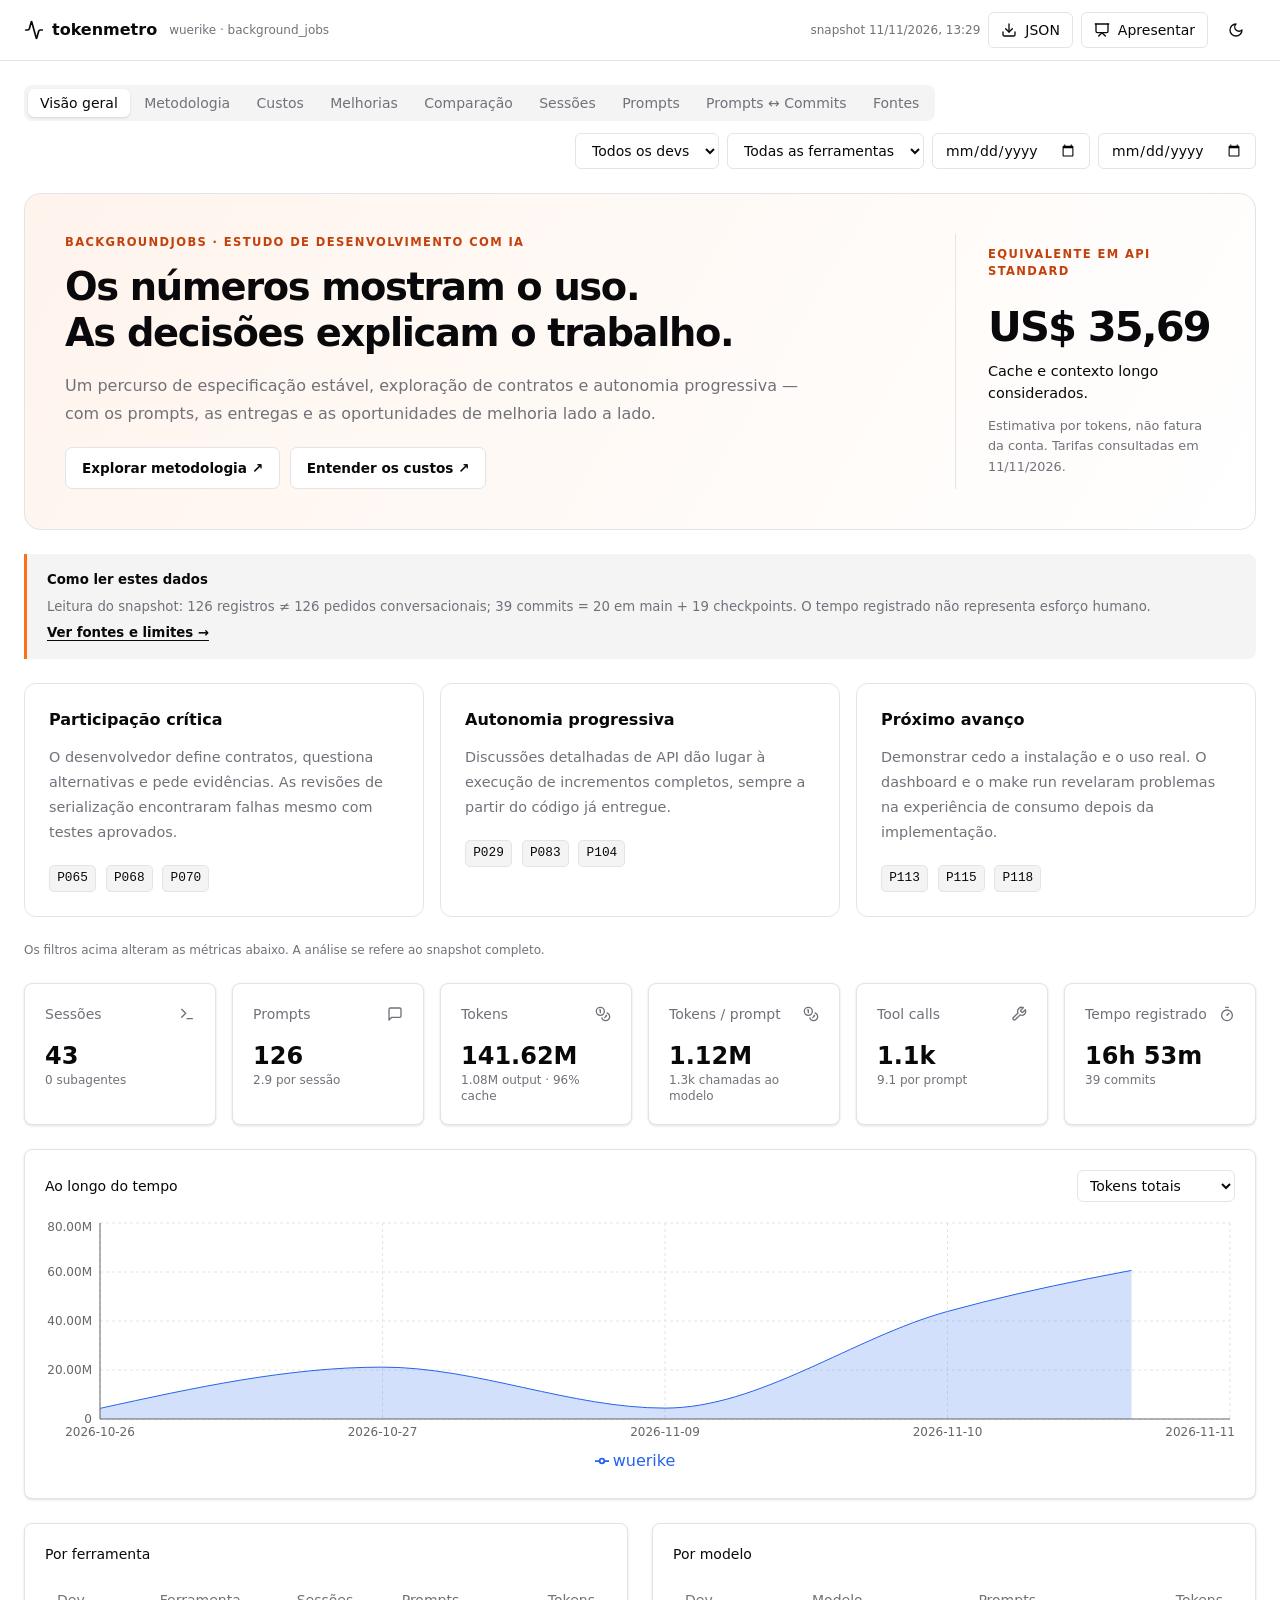
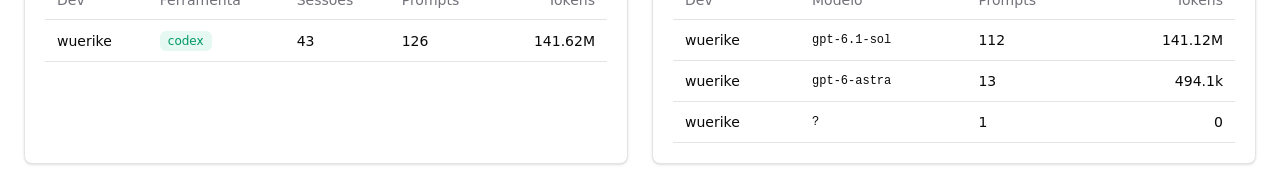
==== commit bc4acd16: "feat: group workflow traceability by session with direct commit links" ====
--- a/.ai-workflow-analysis/workflow-analysis.html
+++ b/.ai-workflow-analysis/workflow-analysis.html
@@ -24,6 +24,7 @@
 <style id="prompt-commits-style">
 .wf-trace{overflow-wrap:anywhere}.wf-trace-stats{display:grid;grid-template-columns:repeat(4,minmax(0,1fr));gap:1rem}.wf-trace-stats>div{padding:1rem 1.25rem;border:1px solid var(--color-border);border-radius:10px;background:var(--color-card)}.wf-trace-stats strong{display:block;font-size:1.8rem;font-weight:650;letter-spacing:-.04em}.wf-trace-stats span{font-size:.8rem;color:var(--color-muted-foreground)}
 .wf-trace-method{padding:1rem 1.25rem;border:1px solid var(--color-border);border-left:3px solid #f97316;border-radius:8px;background:var(--color-card);font-size:.85rem;line-height:1.7}.wf-trace summary{cursor:pointer;font-weight:600}.wf-trace-method p,.wf-trace-method ol{margin:.8rem 0}.wf-trace-method ol{list-style:decimal;padding-left:1.4rem}.wf-trace-toolbar{display:flex;gap:1rem;flex-wrap:wrap;align-items:end}.wf-trace-toolbar .wf-toggle{margin:0}.wf-trace-field{display:flex;flex-direction:column;gap:.35rem;font-size:.75rem;font-weight:600}.wf-trace-field input,.wf-trace-field select{border:1px solid var(--color-border);border-radius:6px;padding:.65rem .8rem;background:var(--color-background);color:var(--color-foreground);font-size:.85rem;font-weight:400;min-width:0;width:100%}.wf-trace-field select{min-height:42px}.wf-trace-search{flex:1;min-width:210px}.wf-trace-layout{display:grid;grid-template-columns:minmax(250px,330px) minmax(0,1fr);gap:1.25rem;align-items:start}.wf-trace-layout>section{min-width:0}.wf-trace-list{position:sticky;top:88px;max-height:calc(100vh - 110px);overflow:auto;border:1px solid var(--color-border);border-radius:10px;background:var(--color-card)}.wf-trace-list ul{list-style:none;padding:0;margin:0}.wf-trace-list li+li{border-top:1px solid var(--color-border)}.wf-trace-list button{display:flex;flex-direction:column;gap:.5rem;width:100%;text-align:left;padding:1rem;border-left:3px solid transparent;cursor:pointer}.wf-trace-list button:hover{background:var(--color-accent)}.wf-trace-list button[aria-pressed=true]{border-left-color:#f97316;background:color-mix(in srgb,#f97316 9%,var(--color-card))}.wf-trace-list-meta{font-size:.72rem;color:var(--color-muted-foreground);line-height:1.6}.wf-trace-list-title{font-size:.87rem;font-weight:550;line-height:1.5;display:-webkit-box;-webkit-line-clamp:3;-webkit-box-orient:vertical;overflow:hidden}.wf-trace-detail{border:1px solid var(--color-border);border-radius:10px;background:var(--color-card);padding:1.5rem;min-width:0}.wf-trace-detail h2{font-size:1.3rem;line-height:1.4;font-weight:650;margin:.8rem 0 1.2rem}.wf-trace-detail h3{font-weight:650;font-size:1rem;margin-bottom:.75rem}.wf-trace-detail>.wf-button{display:inline-block}.wf-trace-meta{display:flex;align-items:center;gap:.5rem;flex-wrap:wrap;font-size:.75rem;color:var(--color-muted-foreground)}.wf-trace-badge{display:inline-block;border:1px solid var(--color-border);border-radius:5px;padding:.15rem .45rem;font-size:.7rem;font-weight:550;background:var(--color-muted);white-space:nowrap}.wf-trace-section{margin-top:1.5rem;padding-top:1.25rem;border-top:1px solid var(--color-border)}.wf-trace-relation{padding:1rem 0;border-bottom:1px solid var(--color-border);font-size:.85rem;line-height:1.7}.wf-trace-relation:last-child{border-bottom:0}.wf-trace-relation p{margin:.6rem 0}.wf-trace-link{color:#c2410c;text-align:left;cursor:pointer;font-size:.85rem;font-weight:600;line-height:1.65;text-decoration:underline;text-underline-offset:3px}.dark .wf-trace-link{color:#fdba74}.wf-trace-relation>.wf-trace-link{margin-top:.6rem}.wf-trace-preview{font-size:.85rem;color:var(--color-muted-foreground);display:-webkit-box;-webkit-line-clamp:3;-webkit-box-orient:vertical;overflow:hidden;white-space:pre-wrap}.wf-trace-prompt{white-space:pre-wrap;overflow-wrap:anywhere;font:400 .86rem/1.7 var(--font-sans);background:var(--color-muted);border:1px solid var(--color-border);border-radius:7px;padding:1rem;margin:.8rem 0;max-height:26rem;overflow:auto}.wf-trace-evidence{font-size:.8rem;line-height:1.75;margin-top:.9rem;padding:.75rem;background:var(--color-muted);border-radius:7px}.wf-trace-evidence p{margin:.65rem 0}.wf-trace-evidence>code{display:block;overflow-wrap:anywhere;font-size:.75rem;margin:.5rem 0}.wf-trace-evidence ul{padding-left:1.2rem;list-style:disc;margin:.7rem 0}.wf-trace-evidence li{margin:.3rem 0}.wf-trace-evidence code{font-size:.75rem;overflow-wrap:anywhere}.wf-trace-logrefs{max-height:20rem;overflow:auto}.wf-trace-logrefs code{display:block}.wf-trace-files{list-style:none;margin-top:.8rem;max-height:18rem;overflow:auto}.wf-trace-files li{display:grid;grid-template-columns:auto minmax(0,1fr) auto;gap:.6rem;align-items:start;padding:.65rem 0;border-bottom:1px solid var(--color-border)}.wf-trace-files code{font-size:.76rem;line-height:1.6}.wf-trace-lines{font-size:.72rem;font-variant-numeric:tabular-nums;white-space:nowrap}.wf-trace-section>.wf-trace-field{margin-top:.8rem}.wf-trace-empty{padding:1.2rem;font-size:.9rem;line-height:1.75;background:var(--color-muted);border-radius:8px}.wf-trace-empty .wf-button{margin-top:.75rem}.wf-trace :is(button,a,input,select,summary):focus-visible{outline:2px solid #ea580c;outline-offset:3px}
+.wf-trace-session-commit{border:1px solid var(--color-border);border-radius:8px;padding:1rem;margin:.8rem 0}.wf-trace-session-commit h4,.wf-trace-commit-title{font-size:.95rem;font-weight:650;line-height:1.6;margin:.6rem 0}.wf-trace-session-commit>.wf-small{margin:.6rem 0}.wf-trace-session-commit .wf-trace-meta{gap:.5rem 1rem}.wf-trace-session-prompt{margin-top:.8rem;padding:1rem;border:1px solid var(--color-border);border-radius:8px}.wf-trace-session-prompt[open]{border-color:#f97316}.wf-trace-session-prompt>summary{font-size:.8rem;line-height:1.7}.wf-trace-session-prompt>summary>.wf-trace-badge{margin-left:.6rem}.wf-trace-session-prompt>summary>.wf-trace-preview{margin:.4rem 0 0;font-weight:400;font-size:.8rem;-webkit-line-clamp:2}.wf-trace-relation .wf-actions,.wf-trace-session-commit .wf-actions{margin:.8rem 0;align-items:stretch}.wf-trace .wf-actions .wf-button{font-size:.78rem;display:inline-flex;align-items:center}.wf-trace-list-github{display:inline-block;font-size:.75rem;margin:0 1rem .75rem;color:#c2410c;text-decoration:underline;text-underline-offset:3px}.dark .wf-trace-list-github{color:#fdba74}
 @media(max-width:900px){.wf-trace-layout{grid-template-columns:minmax(210px,270px) minmax(0,1fr)}.wf-trace-stats{grid-template-columns:repeat(2,minmax(0,1fr))}.wf-trace-detail{padding:1rem}.wf-trace-files li{grid-template-columns:auto minmax(0,1fr)}.wf-trace-lines{grid-column:2}}
 @media(max-width:650px){.wf-trace-layout{grid-template-columns:minmax(0,1fr)}.wf-trace-list{position:static;max-height:18rem}.wf-trace-toolbar{align-items:stretch}.wf-trace-toolbar>.wf-toggle{width:100%;justify-content:center}.wf-trace-field{flex:1;min-width:130px}.wf-trace-search{flex-basis:100%}.wf-trace-stats{gap:.6rem}.wf-trace-stats>div{padding:.8rem}.wf-trace-detail h2{font-size:1.1rem}}
 
@@ -33,7 +34,7 @@
 <div id="root"></div>
 <script id="prompt-commits-data">window.__PROMPT_COMMITS__ = {"format":"prompt-commits/v1","source_export":"tokenmetro.json","source_export_sha256":"5038dc025575cb29698b4507a819cd5c557d4f493bbf8eee1d96b41d109d09c2","cutoff_commit":"cb4347f6daa4b07e05d488b3493914a7b9200c24","snapshot_at":"2026-11-11T13:29:39.806Z","repository":"https://github.com/Wuerike/background-jobs","remote_main_verified":"ceb163dfec3fc58ad6d8e9108ed683358c7ba2ac","reviewed_by":"Codex","method":["Horário delimita candidatos entre commits de main, sem excluir contexto anterior.","Sessão, turno, comandos de edição e resposta final são confrontados com os arquivos e o diff.","Revisão do conteúdo mantém contribuições, registra exclusões e distingue decisões de implementação."],"limitations":["Relação revisada é uma interpretação fundamentada, não prova de autoria exclusiva ou de cada linha.","Referências em comandos de escrita podem incluir leituras; só uma operação registrada não prova que a alteração permaneceu no commit.","Prompts de exploração podem registrar alternativas não adotadas; o papel e a justificativa indicam isso.","Checkpoints não contam como entregas extras; o HTML não publica nem recupera os logs locais.","O recorte preserva os 126 prompts e 39 commits do export original."],"commits":[{"developer":"wuerike","sha":"f3f2fadf4398c9538d7037747a088288c971846b","ts":"2026-10-26T16:26:08.000Z","message":"chore: first commit","additions":282,"deletions":0,"files_changed":8,"branch_kind":"main","files":[{"path":".gitignore","additions":6,"deletions":0,"status":"A"},{"path":"BackgroundJobs.slnx","additions":6,"deletions":0,"status":"A"},{"path":"Directory.Build.props","additions":5,"deletions":0,"status":"A"},{"path":"README.md","additions":48,"deletions":0,"status":"A"},{"path":"docs/spec-base.md","additions":190,"deletions":0,"status":"A"},{"path":"src/BackgroundJobs.Demo/BackgroundJobs.Demo.csproj","additions":13,"deletions":0,"status":"A"},{"path":"src/BackgroundJobs.Demo/Program.cs","additions":5,"deletions":0,"status":"A"},{"path":"src/BackgroundJobs/BackgroundJobs.csproj","additions":9,"deletions":0,"status":"A"}],"committed_at":"2026-10-26T13:26:08-03:00","temporal_window_start":null,"temporal_candidates":[1,2,3,4],"review_exclusions":[],"url":"https://github.com/Wuerike/background-jobs/commit/f3f2fadf4398c9538d7037747a088288c971846b"},{"developer":"wuerike","sha":"75691545c95007e30561939a280c9b5271ed6644","ts":"2026-10-26T16:57:57.000Z","message":"chore: add Redis configuration and setup instructions to README and compose.yaml","additions":65,"deletions":0,"files_changed":2,"branch_kind":"main","files":[{"path":"README.md","additions":38,"deletions":0,"status":"M"},{"path":"compose.yaml","additions":27,"deletions":0,"status":"A"}],"committed_at":"2026-10-26T13:57:57-03:00","temporal_window_start":"2026-10-26T16:26:08.000Z","temporal_candidates":[5,6],"review_exclusions":[],"url":"https://github.com/Wuerike/background-jobs/commit/75691545c95007e30561939a280c9b5271ed6644"},{"developer":"wuerike","sha":"ecd9affa6b1bc0891373ddaf9c71b822e8141c7c","ts":"2026-10-26T23:22:28.000Z","message":"chore: improve foundational documentation for BackgroundJobs","additions":711,"deletions":0,"files_changed":4,"branch_kind":"main","files":[{"path":".gitignore","additions":1,"deletions":0,"status":"M"},{"path":"AGENTS.md","additions":45,"deletions":0,"status":"A"},{"path":"docs/arquitetura.md","additions":569,"deletions":0,"status":"A"},{"path":"docs/plano-desenvolvimento.md","additions":96,"deletions":0,"status":"A"}],"committed_at":"2026-10-26T20:22:28-03:00","temporal_window_start":"2026-10-26T16:57:57.000Z","temporal_candidates":[7,8,9,10,11,12,13,14,15,16],"review_exclusions":[],"url":"https://github.com/Wuerike/background-jobs/commit/ecd9affa6b1bc0891373ddaf9c71b822e8141c7c"},{"developer":"wuerike","sha":"e8b9323b8207f0fbaf6333d0d9f0fb4c7848b4c1","ts":"2026-10-26T23:23:02.000Z","message":"Agent host session 8a82a8dc-c7a1-453e-948c-792ca302d91b - baseline checkpoint","additions":1058,"deletions":0,"files_changed":12,"branch_kind":"checkpoint","files":[{"path":".gitignore","additions":7,"deletions":0,"status":"A"},{"path":"AGENTS.md","additions":45,"deletions":0,"status":"A"},{"path":"BackgroundJobs.slnx","additions":6,"deletions":0,"status":"A"},{"path":"Directory.Build.props","additions":5,"deletions":0,"status":"A"},{"path":"README.md","additions":86,"deletions":0,"status":"A"},{"path":"compose.yaml","additions":27,"deletions":0,"status":"A"},{"path":"docs/arquitetura.md","additions":569,"deletions":0,"status":"A"},{"path":"docs/plano-desenvolvimento.md","additions":96,"deletions":0,"status":"A"},{"path":"docs/spec-base.md","additions":190,"deletions":0,"status":"A"},{"path":"src/BackgroundJobs.Demo/BackgroundJobs.Demo.csproj","additions":13,"deletions":0,"status":"A"},{"path":"src/BackgroundJobs.Demo/Program.cs","additions":5,"deletions":0,"status":"A"},{"path":"src/BackgroundJobs/BackgroundJobs.csproj","additions":9,"deletions":0,"status":"A"}],"committed_at":"2026-10-26T20:23:02-03:00","url":null,"temporal_candidates":[],"review_exclusions":[],"unlinked_reason":"Checkpoint da sessão 8a82a8dc-c7a1-453e-948c-792ca302d91b, ausente das 43 sessões exportadas. Não há vínculo de prompt verificável nem publicação remota confirmada."},{"developer":"wuerike","sha":"10e05df0edfcda17b9563ef32292dcbfdb7d415e","ts":"2026-10-26T23:23:27.000Z","message":"Agent host session 8a82a8dc-c7a1-453e-948c-792ca302d91b - turn 1","additions":0,"deletions":0,"files_changed":0,"branch_kind":"checkpoint","files":[],"committed_at":"2026-10-26T20:23:27-03:00","url":null,"temporal_candidates":[],"review_exclusions":[],"unlinked_reason":"Checkpoint da sessão 8a82a8dc-c7a1-453e-948c-792ca302d91b, ausente das 43 sessões exportadas. Não há vínculo de prompt verificável nem publicação remota confirmada."},{"developer":"wuerike","sha":"131e3acf565edd895886cc2e6c825b34fcdd02a3","ts":"2026-10-26T23:23:27.000Z","message":"Agent host session 8a82a8dc-c7a1-453e-948c-792ca302d91b - turn 1 start","additions":0,"deletions":0,"files_changed":0,"branch_kind":"checkpoint","files":[],"committed_at":"2026-10-26T20:23:27-03:00","url":null,"temporal_candidates":[],"review_exclusions":[],"unlinked_reason":"Checkpoint da sessão 8a82a8dc-c7a1-453e-948c-792ca302d91b, ausente das 43 sessões exportadas. Não há vínculo de prompt verificável nem publicação remota confirmada."},{"developer":"wuerike","sha":"543b16c2c7618cbb80b6f988dd2e155d9a9c07a3","ts":"2026-10-26T23:24:49.000Z","message":"Agent host session 8a82a8dc-c7a1-453e-948c-792ca302d91b - turn 2","additions":0,"deletions":0,"files_changed":0,"branch_kind":"checkpoint","files":[],"committed_at":"2026-10-26T20:24:49-03:00","url":null,"temporal_candidates":[],"review_exclusions":[],"unlinked_reason":"Checkpoint da sessão 8a82a8dc-c7a1-453e-948c-792ca302d91b, ausente das 43 sessões exportadas. Não há vínculo de prompt verificável nem publicação remota confirmada."},{"developer":"wuerike","sha":"d88fe3e9bbd753ace15e3f9b933d6748f9009075","ts":"2026-10-26T23:24:49.000Z","message":"Agent host session 8a82a8dc-c7a1-453e-948c-792ca302d91b - turn 2 start","additions":0,"deletions":0,"files_changed":0,"branch_kind":"checkpoint","files":[],"committed_at":"2026-10-26T20:24:49-03:00","url":null,"temporal_candidates":[],"review_exclusions":[],"unlinked_reason":"Checkpoint da sessão 8a82a8dc-c7a1-453e-948c-792ca302d91b, ausente das 43 sessões exportadas. Não há vínculo de prompt verificável nem publicação remota confirmada."},{"developer":"wuerike","sha":"a1eb124b05aedecb982aa745fb2ede0f3c7aff84","ts":"2026-10-26T23:29:14.000Z","message":"Agent host session 8a82a8dc-c7a1-453e-948c-792ca302d91b - turn 3 start","additions":0,"deletions":0,"files_changed":0,"branch_kind":"checkpoint","files":[],"committed_at":"2026-10-26T20:29:14-03:00","url":null,"temporal_candidates":[],"review_exclusions":[],"unlinked_reason":"Checkpoint da sessão 8a82a8dc-c7a1-453e-948c-792ca302d91b, ausente das 43 sessões exportadas. Não há vínculo de prompt verificável nem publicação remota confirmada."},{"developer":"wuerike","sha":"c5fce07fad5a601df9838e08c9edcc0d65cfa74c","ts":"2026-10-26T23:29:14.000Z","message":"Agent host session 8a82a8dc-c7a1-453e-948c-792ca302d91b - turn 3","additions":0,"deletions":0,"files_changed":0,"branch_kind":"checkpoint","files":[],"committed_at":"2026-10-26T20:29:14-03:00","url":null,"temporal_candidates":[],"review_exclusions":[],"unlinked_reason":"Checkpoint da sessão 8a82a8dc-c7a1-453e-948c-792ca302d91b, ausente das 43 sessões exportadas. Não há vínculo de prompt verificável nem publicação remota confirmada."},{"developer":"wuerike","sha":"015d676a20a135c5909912d35644db17105fb598","ts":"2026-10-26T23:31:02.000Z","message":"Agent host session 8a82a8dc-c7a1-453e-948c-792ca302d91b - turn 4 start","additions":0,"deletions":0,"files_changed":0,"branch_kind":"checkpoint","files":[],"committed_at":"2026-10-26T20:31:02-03:00","url":null,"temporal_candidates":[],"review_exclusions":[],"unlinked_reason":"Checkpoint da sessão 8a82a8dc-c7a1-453e-948c-792ca302d91b, ausente das 43 sessões exportadas. Não há vínculo de prompt verificável nem publicação remota confirmada."},{"developer":"wuerike","sha":"27eff62724e2d3732d64aff6d31527a741ba19f5","ts":"2026-10-26T23:31:02.000Z","message":"Agent host session 8a82a8dc-c7a1-453e-948c-792ca302d91b - turn 4","additions":0,"deletions":0,"files_changed":0,"branch_kind":"checkpoint","files":[],"committed_at":"2026-10-26T20:31:02-03:00","url":null,"temporal_candidates":[],"review_exclusions":[],"unlinked_reason":"Checkpoint da sessão 8a82a8dc-c7a1-453e-948c-792ca302d91b, ausente das 43 sessões exportadas. Não há vínculo de prompt verificável nem publicação remota confirmada."},{"developer":"wuerike","sha":"4e0be04b770699eb9044bfaf933cd6e652d494e0","ts":"2026-10-26T23:31:19.000Z","message":"Agent host session 8a82a8dc-c7a1-453e-948c-792ca302d91b - turn 5 start","additions":0,"deletions":0,"files_changed":0,"branch_kind":"checkpoint","files":[],"committed_at":"2026-10-26T20:31:19-03:00","url":null,"temporal_candidates":[],"review_exclusions":[],"unlinked_reason":"Checkpoint da sessão 8a82a8dc-c7a1-453e-948c-792ca302d91b, ausente das 43 sessões exportadas. Não há vínculo de prompt verificável nem publicação remota confirmada."},{"developer":"wuerike","sha":"b57908a78ff04f991074f85b4245c4cfe047ae95","ts":"2026-10-26T23:31:19.000Z","message":"Agent host session 8a82a8dc-c7a1-453e-948c-792ca302d91b - turn 5","additions":0,"deletions":0,"files_changed":0,"branch_kind":"checkpoint","files":[],"committed_at":"2026-10-26T20:31:19-03:00","url":null,"temporal_candidates":[],"review_exclusions":[],"unlinked_reason":"Checkpoint da sessão 8a82a8dc-c7a1-453e-948c-792ca302d91b, ausente das 43 sessões exportadas. Não há vínculo de prompt verificável nem publicação remota confirmada."},{"developer":"wuerike","sha":"6e01f85841c159383a08349d14db2cae265c9412","ts":"2026-10-26T23:32:05.000Z","message":"Agent host session 8a82a8dc-c7a1-453e-948c-792ca302d91b - turn 6 start","additions":0,"deletions":0,"files_changed":0,"branch_kind":"checkpoint","files":[],"committed_at":"2026-10-26T20:32:05-03:00","url":null,"temporal_candidates":[],"review_exclusions":[],"unlinked_reason":"Checkpoint da sessão 8a82a8dc-c7a1-453e-948c-792ca302d91b, ausente das 43 sessões exportadas. Não há vínculo de prompt verificável nem publicação remota confirmada."},{"developer":"wuerike","sha":"b305ea21979c9ce7b0a98630f8c9fd8780c4d465","ts":"2026-10-26T23:32:05.000Z","message":"Agent host session 8a82a8dc-c7a1-453e-948c-792ca302d91b - turn 6","additions":0,"deletions":0,"files_changed":0,"branch_kind":"checkpoint","files":[],"committed_at":"2026-10-26T20:32:05-03:00","url":null,"temporal_candidates":[],"review_exclusions":[],"unlinked_reason":"Checkpoint da sessão 8a82a8dc-c7a1-453e-948c-792ca302d91b, ausente das 43 sessões exportadas. Não há vínculo de prompt verificável nem publicação remota confirmada."},{"developer":"wuerike","sha":"51fe9396cdfe423169bb672f3eed841c3bbaf00d","ts":"2026-10-26T23:34:22.000Z","message":"Agent host session 8a82a8dc-c7a1-453e-948c-792ca302d91b - turn 7 start","additions":0,"deletions":0,"files_changed":0,"branch_kind":"checkpoint","files":[],"committed_at":"2026-10-26T20:34:22-03:00","url":null,"temporal_candidates":[],"review_exclusions":[],"unlinked_reason":"Checkpoint da sessão 8a82a8dc-c7a1-453e-948c-792ca302d91b, ausente das 43 sessões exportadas. Não há vínculo de prompt verificável nem publicação remota confirmada."},{"developer":"wuerike","sha":"1306367648e150162550c4c59ca37e90d0e12364","ts":"2026-10-26T23:34:23.000Z","message":"Agent host session 8a82a8dc-c7a1-453e-948c-792ca302d91b - turn 7","additions":18,"deletions":14,"files_changed":1,"branch_kind":"checkpoint","files":[{"path":"README.md","additions":18,"deletions":14,"status":"M"}],"committed_at":"2026-10-26T20:34:23-03:00","url":null,"temporal_candidates":[],"review_exclusions":[],"unlinked_reason":"Checkpoint da sessão 8a82a8dc-c7a1-453e-948c-792ca302d91b, ausente das 43 sessões exportadas. Não há vínculo de prompt verificável nem publicação remota confirmada."},{"developer":"wuerike","sha":"5bb3ede93598d59177c05a744da8469e549bc4dc","ts":"2026-10-26T23:42:05.000Z","message":"chore: update SDK installation instructions for WSL and remove local SDK references","additions":18,"deletions":15,"files_changed":2,"branch_kind":"main","files":[{"path":".gitignore","additions":0,"deletions":1,"status":"M"},{"path":"README.md","additions":18,"deletions":14,"status":"M"}],"committed_at":"2026-10-26T20:42:05-03:00","temporal_window_start":"2026-10-26T23:22:28.000Z","temporal_candidates":[],"review_exclusions":[],"url":"https://github.com/Wuerike/background-jobs/commit/5bb3ede93598d59177c05a744da8469e549bc4dc","unlinked_reason":"O snapshot não contém um pedido específico nem um turno de edição identificado para esta alteração. Horário ou coincidência de arquivo não bastam para atribuí-la a um prompt."},{"developer":"wuerike","sha":"20cc0ffcc151244ec53f62c2265b8e824b0a3957","ts":"2026-10-26T23:43:53.000Z","message":"Agent host session 8a82a8dc-c7a1-453e-948c-792ca302d91b - turn 8 start","additions":0,"deletions":1,"files_changed":1,"branch_kind":"checkpoint","files":[{"path":".gitignore","additions":0,"deletions":1,"status":"M"}],"committed_at":"2026-10-26T20:43:53-03:00","url":null,"temporal_candidates":[],"review_exclusions":[],"unlinked_reason":"Checkpoint da sessão 8a82a8dc-c7a1-453e-948c-792ca302d91b, ausente das 43 sessões exportadas. Não há vínculo de prompt verificável nem publicação remota confirmada."},{"developer":"wuerike","sha":"551716765cc18974941436b61bd6565e4cd831db","ts":"2026-10-26T23:43:53.000Z","message":"Agent host session 8a82a8dc-c7a1-453e-948c-792ca302d91b - turn 8","additions":0,"deletions":0,"files_changed":0,"branch_kind":"checkpoint","files":[],"committed_at":"2026-10-26T20:43:53-03:00","url":null,"temporal_candidates":[],"review_exclusions":[],"unlinked_reason":"Checkpoint da sessão 8a82a8dc-c7a1-453e-948c-792ca302d91b, ausente das 43 sessões exportadas. Não há vínculo de prompt verificável nem publicação remota confirmada."},{"developer":"wuerike","sha":"00845d449eaf2a721850c24210a7aa9caed7a4ee","ts":"2026-10-26T23:51:48.000Z","message":"Agent host session 8a82a8dc-c7a1-453e-948c-792ca302d91b - turn 9","additions":0,"deletions":0,"files_changed":0,"branch_kind":"checkpoint","files":[],"committed_at":"2026-10-26T20:51:48-03:00","url":null,"temporal_candidates":[],"review_exclusions":[],"unlinked_reason":"Checkpoint da sessão 8a82a8dc-c7a1-453e-948c-792ca302d91b, ausente das 43 sessões exportadas. Não há vínculo de prompt verificável nem publicação remota confirmada."},{"developer":"wuerike","sha":"4b3f97e055843ea57311ab34ec7eded044718b83","ts":"2026-10-26T23:51:48.000Z","message":"Agent host session 8a82a8dc-c7a1-453e-948c-792ca302d91b - turn 9 start","additions":3,"deletions":0,"files_changed":1,"branch_kind":"checkpoint","files":[{"path":".vscode/settings.json","additions":3,"deletions":0,"status":"A"}],"committed_at":"2026-10-26T20:51:48-03:00","url":null,"temporal_candidates":[],"review_exclusions":[],"unlinked_reason":"Checkpoint da sessão 8a82a8dc-c7a1-453e-948c-792ca302d91b, ausente das 43 sessões exportadas. Não há vínculo de prompt verificável nem publicação remota confirmada."},{"developer":"wuerike","sha":"124e70b1661c015c3144e20808fe66f163bda57e","ts":"2026-10-26T23:54:15.000Z","message":"chore: add .vscode/ to .gitignore to exclude VS Code settings from version control","additions":1,"deletions":0,"files_changed":1,"branch_kind":"main","files":[{"path":".gitignore","additions":1,"deletions":0,"status":"M"}],"committed_at":"2026-10-26T20:54:15-03:00","temporal_window_start":"2026-10-26T23:42:05.000Z","temporal_candidates":[],"review_exclusions":[],"url":"https://github.com/Wuerike/background-jobs/commit/124e70b1661c015c3144e20808fe66f163bda57e","unlinked_reason":"O snapshot não contém um pedido específico nem um turno de edição identificado para esta alteração. Horário ou coincidência de arquivo não bastam para atribuí-la a um prompt."},{"developer":"wuerike","sha":"5e1bca296e4f43687f0b25468363b0066e53b888","ts":"2026-10-27T21:19:03.000Z","message":"feat: Implement job handling and validation framework","additions":1544,"deletions":20,"files_changed":29,"branch_kind":"main","files":[{"path":"BackgroundJobs.slnx","additions":3,"deletions":0,"status":"M"},{"path":"README.md","additions":27,"deletions":5,"status":"M"},{"path":"docs/arquitetura.md","additions":36,"deletions":14,"status":"M"},{"path":"docs/plano-desenvolvimento.md","additions":3,"deletions":1,"status":"M"},{"path":"src/BackgroundJobs.Demo/Jobs/DemoJobValidation.cs","additions":17,"deletions":0,"status":"A"},{"path":"src/BackgroundJobs.Demo/Jobs/DemoJobs.cs","additions":6,"deletions":0,"status":"A"},{"path":"src/BackgroundJobs.Demo/Jobs/LogMessageArgs.cs","additions":3,"deletions":0,"status":"A"},{"path":"src/BackgroundJobs.Demo/Program.cs","additions":7,"deletions":0,"status":"M"},{"path":"src/BackgroundJobs/BackgroundJobs.csproj","additions":4,"deletions":0,"status":"M"},{"path":"src/BackgroundJobs/Internal/JobContract.cs","additions":80,"deletions":0,"status":"A"},{"path":"src/BackgroundJobs/Internal/JobJsonNodeConverter.cs","additions":50,"deletions":0,"status":"A"},{"path":"src/BackgroundJobs/Internal/JobPreparation.cs","additions":46,"deletions":0,"status":"A"},{"path":"src/BackgroundJobs/Internal/JobStringConverter.cs","additions":40,"deletions":0,"status":"A"},{"path":"src/BackgroundJobs/Public/IJobClient.cs","additions":10,"deletions":0,"status":"A"},{"path":"src/BackgroundJobs/Public/IJobManager.cs","additions":7,"deletions":0,"status":"A"},{"path":"src/BackgroundJobs/Public/JobContext.cs","additions":3,"deletions":0,"status":"A"},{"path":"src/BackgroundJobs/Public/JobContracts.cs","additions":34,"deletions":0,"status":"A"},{"path":"src/BackgroundJobs/Public/JobDefinition.cs","additions":13,"deletions":0,"status":"A"},{"path":"src/BackgroundJobs/Public/JobDetails.cs","additions":89,"deletions":0,"status":"A"},{"path":"src/BackgroundJobs/Public/JobHandlers.cs","additions":34,"deletions":0,"status":"A"},{"path":"src/BackgroundJobs/Public/JobOptions.cs","additions":8,"deletions":0,"status":"A"},{"path":"src/BackgroundJobs/Public/JobRegistry.cs","additions":27,"deletions":0,"status":"A"},{"path":"src/BackgroundJobs/Public/JobValidationException.cs","additions":4,"deletions":0,"status":"A"},{"path":"tests/BackgroundJobs.UnitTests/ArgumentTests.cs","additions":229,"deletions":0,"status":"A"},{"path":"tests/BackgroundJobs.UnitTests/BackgroundJobs.UnitTests.csproj","additions":25,"deletions":0,"status":"A"},{"path":"tests/BackgroundJobs.UnitTests/DetailsTests.cs","additions":71,"deletions":0,"status":"A"},{"path":"tests/BackgroundJobs.UnitTests/PreparationTests.cs","additions":148,"deletions":0,"status":"A"},{"path":"tests/BackgroundJobs.UnitTests/RegistryTests.cs","additions":132,"deletions":0,"status":"A"},{"path":"tests/BackgroundJobs.UnitTests/UnicodeTests.cs","additions":388,"deletions":0,"status":"A"}],"committed_at":"2026-10-27T18:19:03-03:00","temporal_window_start":"2026-10-26T23:54:15.000Z","temporal_candidates":[17,18,19,20,21,22,23,24,25,26,27,28,29,30,31,32,33,34,35,36,37,38,39,40,41,42,43,44,45,46,47,48,49,50,51,52,53,54,55,56,57,58,59,60,61,62,63,64,65,66,67,68,69,70,71,72,73],"review_exclusions":[],"url":"https://github.com/Wuerike/background-jobs/commit/5e1bca296e4f43687f0b25468363b0066e53b888"},{"developer":"wuerike","sha":"602b278ed7c18109c775caae0be733d27072b7a9","ts":"2026-11-10T02:42:02.000Z","message":"Implement Redis-based job management system with integration tests","additions":1100,"deletions":14,"files_changed":16,"branch_kind":"main","files":[{"path":"BackgroundJobs.slnx","additions":1,"deletions":0,"status":"M"},{"path":"README.md","additions":50,"deletions":7,"status":"M"},{"path":"docs/arquitetura.md","additions":47,"deletions":6,"status":"M"},{"path":"docs/plano-desenvolvimento.md","additions":1,"deletions":1,"status":"M"},{"path":"docs/validacao-e1.2.md","additions":52,"deletions":0,"status":"A"},{"path":"src/BackgroundJobs/BackgroundJobs.csproj","additions":3,"deletions":0,"status":"M"},{"path":"src/BackgroundJobs/Internal/IJobStore.cs","additions":9,"deletions":0,"status":"A"},{"path":"src/BackgroundJobs/Public/RedisJobClient.cs","additions":31,"deletions":0,"status":"A"},{"path":"src/BackgroundJobs/Public/RedisJobManager.cs","additions":22,"deletions":0,"status":"A"},{"path":"src/BackgroundJobs/Storage/Redis/JobCodec.cs","additions":112,"deletions":0,"status":"A"},{"path":"src/BackgroundJobs/Storage/Redis/RedisJobStore.cs","additions":63,"deletions":0,"status":"A"},{"path":"src/BackgroundJobs/Storage/Redis/create.lua","additions":85,"deletions":0,"status":"A"},{"path":"src/BackgroundJobs/Storage/Redis/get.lua","additions":35,"deletions":0,"status":"A"},{"path":"tests/BackgroundJobs.IntegrationTests/BackgroundJobs.IntegrationTests.csproj","additions":15,"deletions":0,"status":"A"},{"path":"tests/BackgroundJobs.IntegrationTests/RedisTests.cs","additions":454,"deletions":0,"status":"A"},{"path":"tests/BackgroundJobs.UnitTests/ClientTests.cs","additions":120,"deletions":0,"status":"A"}],"committed_at":"2026-11-09T23:42:02-03:00","temporal_window_start":"2026-10-27T21:19:03.000Z","temporal_candidates":[74,75,76,77,78],"review_exclusions":[],"url":"https://github.com/Wuerike/background-jobs/commit/602b278ed7c18109c775caae0be733d27072b7a9"},{"developer":"wuerike","sha":"5202ca2298e5f3fa50305f0085e209f8d28e7c88","ts":"2026-11-10T03:24:17.000Z","message":"feat: implement HTTP endpoints for job creation and retrieval","additions":636,"deletions":16,"files_changed":11,"branch_kind":"main","files":[{"path":"BackgroundJobs.slnx","additions":1,"deletions":0,"status":"M"},{"path":"README.md","additions":53,"deletions":7,"status":"M"},{"path":"docs/arquitetura.md","additions":14,"deletions":3,"status":"M"},{"path":"docs/plano-desenvolvimento.md","additions":2,"deletions":2,"status":"M"},{"path":"docs/validacao-e1.2.md","additions":3,"deletions":3,"status":"M"},{"path":"docs/validacao-e1.md","additions":51,"deletions":0,"status":"A"},{"path":"src/BackgroundJobs.Demo/Endpoints/CreateJobRequest.cs","additions":87,"deletions":0,"status":"A"},{"path":"src/BackgroundJobs.Demo/Endpoints/JobEndpoints.cs","additions":29,"deletions":0,"status":"A"},{"path":"src/BackgroundJobs.Demo/Program.cs","additions":33,"deletions":1,"status":"M"},{"path":"tests/BackgroundJobs.HttpTests/BackgroundJobs.HttpTests.csproj","additions":16,"deletions":0,"status":"A"},{"path":"tests/BackgroundJobs.HttpTests/JobHttpTests.cs","additions":347,"deletions":0,"status":"A"}],"committed_at":"2026-11-10T00:24:17-03:00","temporal_window_start":"2026-11-10T02:42:02.000Z","temporal_candidates":[79,80],"review_exclusions":[],"url":"https://github.com/Wuerike/background-jobs/commit/5202ca2298e5f3fa50305f0085e209f8d28e7c88"},{"developer":"wuerike","sha":"8a603b0e296d627c2737e1ffb91df4d8f183934b","ts":"2026-11-10T03:31:09.000Z","message":"docs: update README and development plan with validation details and remove obsolete validation documents","additions":8,"deletions":105,"files_changed":4,"branch_kind":"main","files":[{"path":"README.md","additions":5,"deletions":1,"status":"M"},{"path":"docs/plano-desenvolvimento.md","additions":3,"deletions":1,"status":"M"},{"path":"docs/validacao-e1.2.md","additions":0,"deletions":52,"status":"D"},{"path":"docs/validacao-e1.md","additions":0,"deletions":51,"status":"D"}],"committed_at":"2026-11-10T00:31:09-03:00","temporal_window_start":"2026-11-10T03:24:17.000Z","temporal_candidates":[81,82],"review_exclusions":[],"url":"https://github.com/Wuerike/background-jobs/commit/8a603b0e296d627c2737e1ffb91df4d8f183934b"},{"developer":"wuerike","sha":"79e4d468afe6f48c7dd3825757eb868d69280699","ts":"2026-11-10T18:03:00.000Z","message":"Refactor job test prefixes for clarity, add integration tests for job processing, and implement unit tests for job execution handling","additions":1552,"deletions":122,"files_changed":27,"branch_kind":"main","files":[{"path":"AGENTS.md","additions":18,"deletions":0,"status":"M"},{"path":"README.md","additions":65,"deletions":37,"status":"M"},{"path":"docs/arquitetura.md","additions":62,"deletions":67,"status":"M"},{"path":"docs/plano-desenvolvimento.md","additions":10,"deletions":4,"status":"M"},{"path":"src/BackgroundJobs.Demo/Endpoints/CreateJobRequest.cs","additions":10,"deletions":7,"status":"M"},{"path":"src/BackgroundJobs.Demo/Endpoints/JobEndpoints.cs","additions":12,"deletions":1,"status":"M"},{"path":"src/BackgroundJobs.Demo/Events/DemoEvents.cs","additions":17,"deletions":0,"status":"A"},{"path":"src/BackgroundJobs.Demo/Jobs/DemoJobHandlers.cs","additions":43,"deletions":0,"status":"A"},{"path":"src/BackgroundJobs.Demo/Jobs/DemoJobValidation.cs","additions":12,"deletions":0,"status":"M"},{"path":"src/BackgroundJobs.Demo/Jobs/DemoJobs.cs","additions":2,"deletions":0,"status":"M"},{"path":"src/BackgroundJobs.Demo/Jobs/FailNTimesArgs.cs","additions":3,"deletions":0,"status":"A"},{"path":"src/BackgroundJobs.Demo/Jobs/SucceedAfterArgs.cs","additions":3,"deletions":0,"status":"A"},{"path":"src/BackgroundJobs.Demo/Program.cs","additions":10,"deletions":1,"status":"M"},{"path":"src/BackgroundJobs/BackgroundJobs.csproj","additions":1,"deletions":0,"status":"M"},{"path":"src/BackgroundJobs/Hosting/JobServerHostedService.cs","additions":10,"deletions":0,"status":"A"},{"path":"src/BackgroundJobs/Internal/IProcessingStore.cs","additions":15,"deletions":0,"status":"A"},{"path":"src/BackgroundJobs/Processing/JobServer.cs","additions":133,"deletions":0,"status":"A"},{"path":"src/BackgroundJobs/Public/JobHandlers.cs","additions":11,"deletions":1,"status":"M"},{"path":"src/BackgroundJobs/Storage/Redis/RedisJobStore.cs","additions":106,"deletions":1,"status":"M"},{"path":"src/BackgroundJobs/Storage/Redis/claim.lua","additions":37,"deletions":0,"status":"A"},{"path":"src/BackgroundJobs/Storage/Redis/complete.lua","additions":34,"deletions":0,"status":"A"},{"path":"src/BackgroundJobs/Storage/Redis/processing-common.lua","additions":31,"deletions":0,"status":"A"},{"path":"tests/BackgroundJobs.HttpTests/ExecutionHttpTests.cs","additions":191,"deletions":0,"status":"A"},{"path":"tests/BackgroundJobs.HttpTests/JobHttpTests.cs","additions":7,"deletions":2,"status":"M"},{"path":"tests/BackgroundJobs.IntegrationTests/ProcessingTests.cs","additions":376,"deletions":0,"status":"A"},{"path":"tests/BackgroundJobs.IntegrationTests/RedisTests.cs","additions":1,"deletions":1,"status":"M"},{"path":"tests/BackgroundJobs.UnitTests/ExecutionTests.cs","additions":332,"deletions":0,"status":"A"}],"committed_at":"2026-11-10T15:03:00-03:00","temporal_window_start":"2026-11-10T03:31:09.000Z","temporal_candidates":[83,84,85,86,87,88,89,90],"review_exclusions":[{"prompt_number":87,"reason":"Mensagem incompleta, esclarecida pelo prompt seguinte; não recebe atribuição independente."},{"prompt_number":90,"reason":"Planejamento de concorrência: a discussão e as edições correspondem ao commit c2a117f."}],"url":"https://github.com/Wuerike/background-jobs/commit/79e4d468afe6f48c7dd3825757eb868d69280699"},{"developer":"wuerike","sha":"c2a117fd13d5fa1aa9ee0cb4ec8306acb6f12b03","ts":"2026-11-10T19:48:48.000Z","message":"Enhance job server concurrency and testing capabilities","additions":1013,"deletions":60,"files_changed":12,"branch_kind":"main","files":[{"path":"README.md","additions":50,"deletions":10,"status":"M"},{"path":"docs/arquitetura.md","additions":17,"deletions":15,"status":"M"},{"path":"docs/plano-desenvolvimento.md","additions":14,"deletions":4,"status":"M"},{"path":"src/BackgroundJobs.Demo/Program.cs","additions":11,"deletions":2,"status":"M"},{"path":"src/BackgroundJobs/Hosting/JobServerHostedService.cs","additions":1,"deletions":1,"status":"M"},{"path":"src/BackgroundJobs/Processing/JobServer.cs","additions":62,"deletions":16,"status":"M"},{"path":"tests/BackgroundJobs.HttpTests/ConcurrencyHttpTests.cs","additions":234,"deletions":0,"status":"A"},{"path":"tests/BackgroundJobs.HttpTests/ExecutionHttpTests.cs","additions":2,"deletions":2,"status":"M"},{"path":"tests/BackgroundJobs.IntegrationTests/ConcurrencyProcessingTests.cs","additions":204,"deletions":0,"status":"A"},{"path":"tests/BackgroundJobs.IntegrationTests/ProcessingTests.cs","additions":4,"deletions":4,"status":"M"},{"path":"tests/BackgroundJobs.UnitTests/ConcurrencyTests.cs","additions":408,"deletions":0,"status":"A"},{"path":"tests/BackgroundJobs.UnitTests/ExecutionTests.cs","additions":6,"deletions":6,"status":"M"}],"committed_at":"2026-11-10T16:48:48-03:00","temporal_window_start":"2026-11-10T18:03:00.000Z","temporal_candidates":[91],"review_exclusions":[],"url":"https://github.com/Wuerike/background-jobs/commit/c2a117fd13d5fa1aa9ee0cb4ec8306acb6f12b03"},{"developer":"wuerike","sha":"526062230482f5c3f48fe6481f405194138a3d2d","ts":"2026-11-10T20:52:53.000Z","message":"Refactor integration and unit tests for job processing and scheduling","additions":1015,"deletions":79,"files_changed":16,"branch_kind":"main","files":[{"path":"README.md","additions":39,"deletions":14,"status":"M"},{"path":"docs/arquitetura.md","additions":25,"deletions":22,"status":"M"},{"path":"docs/plano-desenvolvimento.md","additions":15,"deletions":5,"status":"M"},{"path":"src/BackgroundJobs/Internal/IProcessingStore.cs","additions":5,"deletions":1,"status":"M"},{"path":"src/BackgroundJobs/Processing/JobServer.cs","additions":43,"deletions":1,"status":"M"},{"path":"src/BackgroundJobs/Storage/Redis/RedisJobStore.cs","additions":48,"deletions":4,"status":"M"},{"path":"src/BackgroundJobs/Storage/Redis/claim.lua","additions":11,"deletions":10,"status":"M"},{"path":"src/BackgroundJobs/Storage/Redis/promote.lua","additions":64,"deletions":0,"status":"A"},{"path":"tests/BackgroundJobs.HttpTests/ConcurrencyHttpTests.cs","additions":1,"deletions":1,"status":"M"},{"path":"tests/BackgroundJobs.HttpTests/ExecutionHttpTests.cs","additions":10,"deletions":6,"status":"M"},{"path":"tests/BackgroundJobs.HttpTests/SchedulingHttpTests.cs","additions":94,"deletions":0,"status":"A"},{"path":"tests/BackgroundJobs.IntegrationTests/ConcurrencyProcessingTests.cs","additions":9,"deletions":7,"status":"M"},{"path":"tests/BackgroundJobs.IntegrationTests/SchedulingTests.cs","additions":476,"deletions":0,"status":"A"},{"path":"tests/BackgroundJobs.UnitTests/ConcurrencyTests.cs","additions":15,"deletions":3,"status":"M"},{"path":"tests/BackgroundJobs.UnitTests/ExecutionTests.cs","additions":6,"deletions":5,"status":"M"},{"path":"tests/BackgroundJobs.UnitTests/SchedulerTests.cs","additions":154,"deletions":0,"status":"A"}],"committed_at":"2026-11-10T17:52:53-03:00","temporal_window_start":"2026-11-10T19:48:48.000Z","temporal_candidates":[92,93,94,95,96,97],"review_exclusions":[{"prompt_number":92,"reason":"Comando de limpeza de contexto, sem contribuição de código identificada."},{"prompt_number":94,"reason":"Registro de meta interrompida/ajustada; a implementação é atribuída ao P097."},{"prompt_number":95,"reason":"Registro de meta interrompida/ajustada; a implementação é atribuída ao P097."},{"prompt_number":96,"reason":"Registro de meta interrompida/ajustada; a implementação é atribuída ao P097."}],"url":"https://github.com/Wuerike/background-jobs/commit/526062230482f5c3f48fe6481f405194138a3d2d"},{"developer":"wuerike","sha":"9c8c0d9a86e33ab82d36ac56e52cb94bcf0ab2ac","ts":"2026-11-10T21:43:24.000Z","message":"Add integration and unit tests for job management and processing","additions":1358,"deletions":102,"files_changed":27,"branch_kind":"main","files":[{"path":"README.md","additions":43,"deletions":7,"status":"M"},{"path":"docs/arquitetura.md","additions":36,"deletions":15,"status":"M"},{"path":"docs/plano-desenvolvimento.md","additions":17,"deletions":5,"status":"M"},{"path":"src/BackgroundJobs.Demo/Endpoints/JobEndpoints.cs","additions":16,"deletions":0,"status":"M"},{"path":"src/BackgroundJobs/Internal/IJobStore.cs","additions":3,"deletions":0,"status":"M"},{"path":"src/BackgroundJobs/Internal/IProcessingStore.cs","additions":6,"deletions":1,"status":"M"},{"path":"src/BackgroundJobs/Processing/JobServer.cs","additions":2,"deletions":2,"status":"M"},{"path":"src/BackgroundJobs/Public/IJobManager.cs","additions":4,"deletions":0,"status":"M"},{"path":"src/BackgroundJobs/Public/JobSummary.cs","additions":7,"deletions":0,"status":"A"},{"path":"src/BackgroundJobs/Public/RedisJobManager.cs","additions":23,"deletions":4,"status":"M"},{"path":"src/BackgroundJobs/Storage/Redis/JobCodec.cs","additions":16,"deletions":0,"status":"M"},{"path":"src/BackgroundJobs/Storage/Redis/RedisJobStore.cs","additions":132,"deletions":23,"status":"M"},{"path":"src/BackgroundJobs/Storage/Redis/manage.lua","additions":46,"deletions":0,"status":"A"},{"path":"src/BackgroundJobs/Storage/Redis/processing-common.lua","additions":116,"deletions":1,"status":"M"},{"path":"src/BackgroundJobs/Storage/Redis/promote.lua","additions":9,"deletions":36,"status":"M"},{"path":"src/BackgroundJobs/Storage/Redis/read-scheduled.lua","additions":7,"deletions":0,"status":"A"},{"path":"tests/BackgroundJobs.HttpTests/ExecutionHttpTests.cs","additions":1,"deletions":1,"status":"M"},{"path":"tests/BackgroundJobs.HttpTests/JobHttpTests.cs","additions":13,"deletions":1,"status":"M"},{"path":"tests/BackgroundJobs.HttpTests/ManagementHttpTests.cs","additions":145,"deletions":0,"status":"A"},{"path":"tests/BackgroundJobs.IntegrationTests/ManagementConcurrencyTests.cs","additions":411,"deletions":0,"status":"A"},{"path":"tests/BackgroundJobs.IntegrationTests/ManagementTests.cs","additions":234,"deletions":0,"status":"A"},{"path":"tests/BackgroundJobs.IntegrationTests/SchedulingTests.cs","additions":1,"deletions":1,"status":"M"},{"path":"tests/BackgroundJobs.UnitTests/ClientTests.cs","additions":3,"deletions":0,"status":"M"},{"path":"tests/BackgroundJobs.UnitTests/ConcurrencyTests.cs","additions":2,"deletions":2,"status":"M"},{"path":"tests/BackgroundJobs.UnitTests/DetailsTests.cs","additions":2,"deletions":2,"status":"M"},{"path":"tests/BackgroundJobs.UnitTests/ExecutionTests.cs","additions":1,"deletions":1,"status":"M"},{"path":"tests/BackgroundJobs.UnitTests/ManagerTests.cs","additions":62,"deletions":0,"status":"A"}],"committed_at":"2026-11-10T18:43:24-03:00","temporal_window_start":"2026-11-10T20:52:53.000Z","temporal_candidates":[98,99,100],"review_exclusions":[{"prompt_number":100,"reason":"Planejamento de recuperação: a discussão e as edições correspondem ao commit c6a85c6."}],"url":"https://github.com/Wuerike/background-jobs/commit/9c8c0d9a86e33ab82d36ac56e52cb94bcf0ab2ac"},{"developer":"wuerike","sha":"c6a85c6849e13d40ba3221b228697291e5599abf","ts":"2026-11-11T00:31:25.000Z","message":"Refactor recovery handling in BackgroundJobs","additions":1248,"deletions":62,"files_changed":18,"branch_kind":"main","files":[{"path":".gitignore","additions":1,"deletions":0,"status":"M"},{"path":"README.md","additions":103,"deletions":10,"status":"M"},{"path":"compose.yaml","additions":3,"deletions":4,"status":"M"},{"path":"docs/arquitetura.md","additions":25,"deletions":18,"status":"M"},{"path":"docs/plano-desenvolvimento.md","additions":17,"deletions":5,"status":"M"},{"path":"src/BackgroundJobs/Internal/IProcessingStore.cs","additions":4,"deletions":0,"status":"M"},{"path":"src/BackgroundJobs/Processing/JobServer.cs","additions":27,"deletions":3,"status":"M"},{"path":"src/BackgroundJobs/Storage/Redis/RedisJobStore.cs","additions":87,"deletions":4,"status":"M"},{"path":"src/BackgroundJobs/Storage/Redis/processing-common.lua","additions":14,"deletions":2,"status":"M"},{"path":"src/BackgroundJobs/Storage/Redis/recover.lua","additions":49,"deletions":0,"status":"A"},{"path":"tests/BackgroundJobs.HttpTests/ProcessHost.cs","additions":158,"deletions":0,"status":"A"},{"path":"tests/BackgroundJobs.HttpTests/ProcessLifecycleTests.cs","additions":195,"deletions":0,"status":"A"},{"path":"tests/BackgroundJobs.IntegrationTests/ProcessingTests.cs","additions":14,"deletions":6,"status":"M"},{"path":"tests/BackgroundJobs.IntegrationTests/RecoveryTests.cs","additions":405,"deletions":0,"status":"A"},{"path":"tests/BackgroundJobs.UnitTests/ConcurrencyTests.cs","additions":21,"deletions":6,"status":"M"},{"path":"tests/BackgroundJobs.UnitTests/ExecutionTests.cs","additions":6,"deletions":2,"status":"M"},{"path":"tests/BackgroundJobs.UnitTests/RecoveryTests.cs","additions":117,"deletions":0,"status":"A"},{"path":"tests/BackgroundJobs.UnitTests/SchedulerTests.cs","additions":2,"deletions":2,"status":"M"}],"committed_at":"2026-11-10T21:31:25-03:00","temporal_window_start":"2026-11-10T21:43:24.000Z","temporal_candidates":[101,102],"review_exclusions":[],"url":"https://github.com/Wuerike/background-jobs/commit/c6a85c6849e13d40ba3221b228697291e5599abf"},{"developer":"wuerike","sha":"fb8afa82c9bf6ffc9094961422bd605ebdb210da","ts":"2026-11-11T02:05:50.000Z","message":"Refactor and enhance integration tests for job processing and error handling","additions":1283,"deletions":81,"files_changed":21,"branch_kind":"main","files":[{"path":"README.md","additions":19,"deletions":7,"status":"M"},{"path":"docs/arquitetura.md","additions":20,"deletions":13,"status":"M"},{"path":"docs/plano-desenvolvimento.md","additions":21,"deletions":9,"status":"M"},{"path":"src/BackgroundJobs.Demo/Program.cs","additions":8,"deletions":1,"status":"M"},{"path":"src/BackgroundJobs/Hosting/JobServerHostedService.cs","additions":6,"deletions":1,"status":"M"},{"path":"src/BackgroundJobs/Internal/IProcessingStore.cs","additions":5,"deletions":0,"status":"M"},{"path":"src/BackgroundJobs/Internal/RedisTransport.cs","additions":30,"deletions":0,"status":"A"},{"path":"src/BackgroundJobs/Processing/JobServer.cs","additions":163,"deletions":19,"status":"M"},{"path":"src/BackgroundJobs/Storage/Redis/RedisJobStore.cs","additions":157,"deletions":21,"status":"M"},{"path":"src/BackgroundJobs/Storage/Redis/receipt.lua","additions":40,"deletions":0,"status":"A"},{"path":"tests/BackgroundJobs.HttpTests/AvailabilityProcessTests.cs","additions":73,"deletions":0,"status":"A"},{"path":"tests/BackgroundJobs.HttpTests/ConcurrencyHttpTests.cs","additions":1,"deletions":1,"status":"M"},{"path":"tests/BackgroundJobs.HttpTests/ProcessLifecycleTests.cs","additions":1,"deletions":1,"status":"M"},{"path":"tests/BackgroundJobs.IntegrationTests/AvailabilityTests.cs","additions":165,"deletions":0,"status":"A"},{"path":"tests/BackgroundJobs.IntegrationTests/ContractEvolutionTests.cs","additions":193,"deletions":0,"status":"A"},{"path":"tests/BackgroundJobs.IntegrationTests/ManagementConcurrencyTests.cs","additions":3,"deletions":3,"status":"M"},{"path":"tests/BackgroundJobs.IntegrationTests/ProcessingTests.cs","additions":1,"deletions":1,"status":"M"},{"path":"tests/BackgroundJobs.IntegrationTests/ReconciliationTests.cs","additions":326,"deletions":0,"status":"A"},{"path":"tests/BackgroundJobs.IntegrationTests/RedisTests.cs","additions":3,"deletions":3,"status":"M"},{"path":"tests/BackgroundJobs.IntegrationTests/SchedulingTests.cs","additions":1,"deletions":1,"status":"M"},{"path":"tests/BackgroundJobs.UnitTests/RedisTransportTests.cs","additions":47,"deletions":0,"status":"A"}],"committed_at":"2026-11-10T23:05:50-03:00","temporal_window_start":"2026-11-11T00:31:25.000Z","temporal_candidates":[103,104,105],"review_exclusions":[],"url":"https://github.com/Wuerike/background-jobs/commit/fb8afa82c9bf6ffc9094961422bd605ebdb210da"},{"developer":"wuerike","sha":"806e74c78d082ba309c032747ddb44950b4ebae7","ts":"2026-11-11T03:30:49.000Z","message":"Implement inclusive bounds for numeric demo parameters in JobHttpTests","additions":158,"deletions":50,"files_changed":4,"branch_kind":"main","files":[{"path":"README.md","additions":111,"deletions":29,"status":"M"},{"path":"docs/arquitetura.md","additions":4,"deletions":6,"status":"M"},{"path":"docs/plano-desenvolvimento.md","additions":15,"deletions":15,"status":"M"},{"path":"tests/BackgroundJobs.HttpTests/JobHttpTests.cs","additions":28,"deletions":0,"status":"M"}],"committed_at":"2026-11-11T00:30:49-03:00","temporal_window_start":"2026-11-11T02:05:50.000Z","temporal_candidates":[106,107,108,109],"review_exclusions":[],"url":"https://github.com/Wuerike/background-jobs/commit/806e74c78d082ba309c032747ddb44950b4ebae7"},{"developer":"wuerike","sha":"b47ea63fe06ca9fb4e805370f65cb24ee1b6c3ae","ts":"2026-11-11T12:32:34.000Z","message":"feat: add background jobs dashboard and monitoring features","additions":2784,"deletions":30,"files_changed":32,"branch_kind":"main","files":[{"path":"BackgroundJobs.slnx","additions":1,"deletions":0,"status":"M"},{"path":"Directory.Build.props","additions":5,"deletions":1,"status":"M"},{"path":"Makefile","additions":12,"deletions":0,"status":"A"},{"path":"README.md","additions":99,"deletions":17,"status":"M"},{"path":"build.proj","additions":23,"deletions":0,"status":"A"},{"path":"docs/arquitetura.md","additions":28,"deletions":2,"status":"M"},{"path":"docs/plano-desenvolvimento.md","additions":16,"deletions":3,"status":"M"},{"path":"src/BackgroundJobs.Dashboard/BackgroundJobs.Dashboard.csproj","additions":13,"deletions":0,"status":"A"},{"path":"src/BackgroundJobs.Dashboard/Components/Dashboard.razor","additions":100,"deletions":0,"status":"A"},{"path":"src/BackgroundJobs.Dashboard/Components/Dashboard.razor.cs","additions":281,"deletions":0,"status":"A"},{"path":"src/BackgroundJobs.Dashboard/Components/DashboardApp.razor","additions":22,"deletions":0,"status":"A"},{"path":"src/BackgroundJobs.Dashboard/Components/Icon.razor","additions":19,"deletions":0,"status":"A"},{"path":"src/BackgroundJobs.Dashboard/Components/StateBadge.razor","additions":2,"deletions":0,"status":"A"},{"path":"src/BackgroundJobs.Dashboard/Components/_Imports.razor","additions":7,"deletions":0,"status":"A"},{"path":"src/BackgroundJobs.Dashboard/DashboardConnection.cs","additions":20,"deletions":0,"status":"A"},{"path":"src/BackgroundJobs.Dashboard/DashboardOptions.cs","additions":12,"deletions":0,"status":"A"},{"path":"src/BackgroundJobs.Dashboard/DashboardServices.cs","additions":59,"deletions":0,"status":"A"},{"path":"src/BackgroundJobs.Dashboard/DashboardStartupFilter.cs","additions":65,"deletions":0,"status":"A"},{"path":"src/BackgroundJobs.Dashboard/Presentation.cs","additions":55,"deletions":0,"status":"A"},{"path":"src/BackgroundJobs.Dashboard/wwwroot/dashboard.css","additions":1397,"deletions":0,"status":"A"},{"path":"src/BackgroundJobs.Dashboard/wwwroot/dashboard.js","additions":12,"deletions":0,"status":"A"},{"path":"src/BackgroundJobs.Demo/BackgroundJobs.Demo.csproj","additions":10,"deletions":1,"status":"M"},{"path":"src/BackgroundJobs.Demo/Program.cs","additions":2,"deletions":0,"status":"M"},{"path":"src/BackgroundJobs/Public/JobObservation.cs","additions":69,"deletions":0,"status":"A"},{"path":"src/BackgroundJobs/Public/RedisJobMonitor.cs","additions":55,"deletions":0,"status":"A"},{"path":"src/BackgroundJobs/Storage/Redis/JobCodec.cs","additions":30,"deletions":0,"status":"M"},{"path":"tests/BackgroundJobs.HttpTests/DashboardHttpTests.cs","additions":184,"deletions":0,"status":"A"},{"path":"tests/BackgroundJobs.HttpTests/ProcessHost.cs","additions":3,"deletions":5,"status":"M"},{"path":"tests/BackgroundJobs.IntegrationTests/BackgroundJobs.IntegrationTests.csproj","additions":1,"deletions":0,"status":"M"},{"path":"tests/BackgroundJobs.IntegrationTests/MonitoringTests.cs","additions":116,"deletions":0,"status":"A"},{"path":"tests/BackgroundJobs.UnitTests/BackgroundJobs.UnitTests.csproj","additions":2,"deletions":1,"status":"M"},{"path":"tests/BackgroundJobs.UnitTests/MonitoringTests.cs","additions":64,"deletions":0,"status":"A"}],"committed_at":"2026-11-11T09:32:34-03:00","temporal_window_start":"2026-11-11T03:30:49.000Z","temporal_candidates":[110,111,112,113,114,115,116,117,118],"review_exclusions":[],"url":"https://github.com/Wuerike/background-jobs/commit/b47ea63fe06ca9fb4e805370f65cb24ee1b6c3ae"},{"developer":"wuerike","sha":"7119617632206b0f9b21ea9263c7be74858aae0f","ts":"2026-11-11T12:49:30.000Z","message":"feat: add HTTP job definitions and update README for demo app usage","additions":223,"deletions":0,"files_changed":14,"branch_kind":"main","files":[{"path":".bruno/backgound-jobs-lib/consultar-job.yml","additions":10,"deletions":0,"status":"A"},{"path":".bruno/backgound-jobs-lib/deletar-job.yml","additions":11,"deletions":0,"status":"A"},{"path":".bruno/backgound-jobs-lib/environments/Local.yml","additions":6,"deletions":0,"status":"A"},{"path":".bruno/backgound-jobs-lib/health.yml","additions":10,"deletions":0,"status":"A"},{"path":".bruno/backgound-jobs-lib/listar-jobs.yml","additions":10,"deletions":0,"status":"A"},{"path":".bruno/backgound-jobs-lib/opencollection.yml","additions":10,"deletions":0,"status":"A"},{"path":".bruno/backgound-jobs-lib/reenfileirar-job.yml","additions":11,"deletions":0,"status":"A"},{"path":".bruno/demo-app/environments/Local.yml","additions":4,"deletions":0,"status":"A"},{"path":".bruno/demo-app/eventos.yml","additions":10,"deletions":0,"status":"A"},{"path":".bruno/demo-app/fail-n-times.yml","additions":38,"deletions":0,"status":"A"},{"path":".bruno/demo-app/log-message.yml","additions":36,"deletions":0,"status":"A"},{"path":".bruno/demo-app/opencollection.yml","additions":10,"deletions":0,"status":"A"},{"path":".bruno/demo-app/succeed-after.yml","additions":45,"deletions":0,"status":"A"},{"path":"README.md","additions":12,"deletions":0,"status":"M"}],"committed_at":"2026-11-11T09:49:30-03:00","temporal_window_start":"2026-11-11T12:32:34.000Z","temporal_candidates":[119],"review_exclusions":[],"url":"https://github.com/Wuerike/background-jobs/commit/7119617632206b0f9b21ea9263c7be74858aae0f"},{"developer":"wuerike","sha":"46640b1f022186d9b570dec89bc5ca95eb61d7e7","ts":"2026-11-11T13:13:29.000Z","message":"refactor: reduce default refresh interval to 1 second and update UI controls for better usability","additions":41,"deletions":280,"files_changed":6,"branch_kind":"main","files":[{"path":"README.md","additions":1,"deletions":1,"status":"M"},{"path":"docs/arquitetura.md","additions":1,"deletions":1,"status":"M"},{"path":"src/BackgroundJobs.Dashboard/Components/Dashboard.razor","additions":11,"deletions":15,"status":"M"},{"path":"src/BackgroundJobs.Dashboard/Components/Dashboard.razor.cs","additions":1,"deletions":7,"status":"M"},{"path":"src/BackgroundJobs.Dashboard/DashboardServices.cs","additions":1,"deletions":1,"status":"M"},{"path":"src/BackgroundJobs.Dashboard/wwwroot/dashboard.css","additions":26,"deletions":255,"status":"M"}],"committed_at":"2026-11-11T10:13:29-03:00","temporal_window_start":"2026-11-11T12:49:30.000Z","temporal_candidates":[120,121,122],"review_exclusions":[],"url":"https://github.com/Wuerike/background-jobs/commit/46640b1f022186d9b570dec89bc5ca95eb61d7e7"},{"developer":"wuerike","sha":"cb4347f6daa4b07e05d488b3493914a7b9200c24","ts":"2026-11-11T13:29:22.000Z","message":"Add documentation for testing strategy and library usage","additions":1416,"deletions":1151,"files_changed":12,"branch_kind":"main","files":[{"path":"AGENTS.md","additions":6,"deletions":4,"status":"M"},{"path":"README.md","additions":50,"deletions":561,"status":"M"},{"path":"docs/api-http.md","additions":180,"deletions":0,"status":"A"},{"path":"docs/arquitetura.md","additions":31,"deletions":586,"status":"M"},{"path":"docs/build-e-pacotes.md","additions":36,"deletions":0,"status":"A"},{"path":"docs/contratos-e-versionamento.md","additions":89,"deletions":0,"status":"A"},{"path":"docs/dashboard.md","additions":86,"deletions":0,"status":"A"},{"path":"docs/execucao-local.md","additions":123,"deletions":0,"status":"A"},{"path":"docs/persistencia-redis.md","additions":296,"deletions":0,"status":"A"},{"path":"docs/processamento.md","additions":133,"deletions":0,"status":"A"},{"path":"docs/testes-e-validacao.md","additions":223,"deletions":0,"status":"A"},{"path":"docs/uso-biblioteca.md","additions":163,"deletions":0,"status":"A"}],"committed_at":"2026-11-11T10:29:22-03:00","temporal_window_start":"2026-11-11T13:13:29.000Z","temporal_candidates":[123,124,125,126],"review_exclusions":[{"prompt_number":123,"reason":"Mensagem incompleta, esclarecida pelo prompt seguinte; não recebe atribuição independente."}],"url":"https://github.com/Wuerike/background-jobs/commit/cb4347f6daa4b07e05d488b3493914a7b9200c24"}],"links":[{"commit_sha":"f3f2fadf4398c9538d7037747a088288c971846b","prompt_id":"wuerike:codex:01a178cd-0079-7e72-9302-1a5d5ec14fa6:0","prompt_number":1,"role":"solicitação","status":"reviewed","reason":"Pedido de estrutura inicial em .NET, separado em biblioteca e aplicação consumidora. O commit contém a solução e os dois projetos.","seconds_before_commit":3465,"evidence":[],"related_files":["BackgroundJobs.slnx","src/BackgroundJobs.Demo/BackgroundJobs.Demo.csproj","src/BackgroundJobs.Demo/Program.cs","src/BackgroundJobs/BackgroundJobs.csproj"]},{"commit_sha":"f3f2fadf4398c9538d7037747a088288c971846b","prompt_id":"wuerike:codex:01a178cd-0079-7e72-9302-1a5d5ec14fa6:1","prompt_number":2,"role":"solicitação","status":"reviewed","reason":"Pedido de estrutura inicial em .NET, separado em biblioteca e aplicação consumidora. O commit contém a solução e os dois projetos.","seconds_before_commit":3249,"evidence":[{"path":".gitignore","at":"2026-10-26T15:32:30.359Z","call_id":"call_4df396b93ab940808c5a19af378457e3","session_id":"01a178cd-0079-7e72-9302-1a5d5ec14fa6","kind":"patch"},{"path":"README.md","at":"2026-10-26T15:33:13.341Z","call_id":"call_d96acf499a41481491af49d33003cf85","session_id":"01a178cd-0079-7e72-9302-1a5d5ec14fa6","kind":"patch"},{"path":"BackgroundJobs.slnx","at":"2026-10-26T15:33:30.048Z","call_id":"call_daaff0402e914bcaa9bb6cbcd369239c","session_id":"01a178cd-0079-7e72-9302-1a5d5ec14fa6","kind":"patch"},{"path":"src/BackgroundJobs/BackgroundJobs.csproj","at":"2026-10-26T15:33:30.048Z","call_id":"call_daaff0402e914bcaa9bb6cbcd369239c","session_id":"01a178cd-0079-7e72-9302-1a5d5ec14fa6","kind":"patch"},{"path":"src/BackgroundJobs.Demo/BackgroundJobs.Demo.csproj","at":"2026-10-26T15:33:30.048Z","call_id":"call_daaff0402e914bcaa9bb6cbcd369239c","session_id":"01a178cd-0079-7e72-9302-1a5d5ec14fa6","kind":"patch"},{"path":"src/BackgroundJobs.Demo/Program.cs","at":"2026-10-26T15:33:30.048Z","call_id":"call_daaff0402e914bcaa9bb6cbcd369239c","session_id":"01a178cd-0079-7e72-9302-1a5d5ec14fa6","kind":"patch"},{"path":"README.md","at":"2026-10-26T15:33:54.830Z","call_id":"call_c43cc4f60781458b97cf46e1230979fb","session_id":"01a178cd-0079-7e72-9302-1a5d5ec14fa6","kind":"patch"},{"path":"README.md","at":"2026-10-26T15:37:38.622Z","call_id":"call_ce73d0574d8748e0aadf4bf589efa566","session_id":"01a178cd-0079-7e72-9302-1a5d5ec14fa6","kind":"patch"}],"related_files":["BackgroundJobs.slnx","src/BackgroundJobs.Demo/BackgroundJobs.Demo.csproj","src/BackgroundJobs.Demo/Program.cs","src/BackgroundJobs/BackgroundJobs.csproj"]},{"commit_sha":"f3f2fadf4398c9538d7037747a088288c971846b","prompt_id":"wuerike:codex:01a178cd-0079-7e72-9302-1a5d5ec14fa6:2","prompt_number":3,"role":"implementação","status":"reviewed","reason":"A centralização de bin/obj está representada em Directory.Build.props e nas regras de ignore.","seconds_before_commit":2827,"evidence":[{"path":"Directory.Build.props","at":"2026-10-26T15:39:19.784Z","call_id":"call_c613701accc3403ca3d5f5707729b741","session_id":"01a178cd-0079-7e72-9302-1a5d5ec14fa6","kind":"patch"},{"path":".gitignore","at":"2026-10-26T15:39:19.784Z","call_id":"call_c613701accc3403ca3d5f5707729b741","session_id":"01a178cd-0079-7e72-9302-1a5d5ec14fa6","kind":"patch"},{"path":"README.md","at":"2026-10-26T15:39:27.618Z","call_id":"call_cabe58301bc8428fb07db42a26f0c931","session_id":"01a178cd-0079-7e72-9302-1a5d5ec14fa6","kind":"patch"}],"related_files":[".gitignore","Directory.Build.props"]},{"commit_sha":"f3f2fadf4398c9538d7037747a088288c971846b","prompt_id":"wuerike:codex:01a178cd-0079-7e72-9302-1a5d5ec14fa6:3","prompt_number":4,"role":"pedido de commit","status":"reviewed","reason":"Solicita iniciar o repositório e registrar a estrutura. A resposta relata bloqueio de escrita em .git; o vínculo registra a intenção, sem afirmar que o agente executou o commit.","seconds_before_commit":647,"evidence":[],"related_files":[]},{"commit_sha":"75691545c95007e30561939a280c9b5271ed6644","prompt_id":"wuerike:codex:01a17908-b8d5-7b01-b53a-4a6d1fd4044b:0","prompt_number":5,"role":"exploração","status":"reviewed","reason":"Discussão da infraestrutura antecede a escolha explícita de Redis. A sugestão de SQLite na resposta não é a solução adotada no commit.","seconds_before_commit":1720,"evidence":[],"related_files":[]},{"commit_sha":"75691545c95007e30561939a280c9b5271ed6644","prompt_id":"wuerike:codex:01a17908-b8d5-7b01-b53a-4a6d1fd4044b:1","prompt_number":6,"role":"decisão e implementação","status":"reviewed","reason":"Escolha explícita de Redis e solicitação do Compose; compose.yaml e README materializam a decisão.","seconds_before_commit":341,"evidence":[{"path":"compose.yaml","at":"2026-10-26T16:53:02.262Z","call_id":"call_35e60c0ba3054d32afdc34c8ce86dbcf","session_id":"01a17908-b8d5-7b01-b53a-4a6d1fd4044b","kind":"write_command_reference"},{"path":"README.md","at":"2026-10-26T16:53:02.262Z","call_id":"call_35e60c0ba3054d32afdc34c8ce86dbcf","session_id":"01a17908-b8d5-7b01-b53a-4a6d1fd4044b","kind":"write_command_reference"}],"related_files":["README.md","compose.yaml"]},{"commit_sha":"ecd9affa6b1bc0891373ddaf9c71b822e8141c7c","prompt_id":"wuerike:codex:01a17925-ff53-7b62-9c70-32deea842edf:0","prompt_number":7,"role":"planejamento","status":"reviewed","reason":"Pedido de arquitetura e sua documentação, consolidada em docs/arquitetura.md. Os logs ainda usam o nome proposta-arquitetura.md.","seconds_before_commit":22992,"evidence":[],"related_files":["docs/arquitetura.md"]},{"commit_sha":"ecd9affa6b1bc0891373ddaf9c71b822e8141c7c","prompt_id":"wuerike:codex:01a17925-ff53-7b62-9c70-32deea842edf:1","prompt_number":8,"role":"planejamento","status":"reviewed","reason":"Pedido de arquitetura e sua documentação, consolidada em docs/arquitetura.md. Os logs ainda usam o nome proposta-arquitetura.md.","seconds_before_commit":22789,"evidence":[],"related_files":["docs/arquitetura.md"]},{"commit_sha":"ecd9affa6b1bc0891373ddaf9c71b822e8141c7c","prompt_id":"wuerike:codex:01a17925-ff53-7b62-9c70-32deea842edf:2","prompt_number":9,"role":"decisão","status":"reviewed","reason":"Discussão de nome estável, JSON e mudanças incompatíveis de assinatura, incorporada às regras de evolução dos contratos na arquitetura.","seconds_before_commit":16403,"evidence":[],"related_files":["docs/arquitetura.md"]},{"commit_sha":"ecd9affa6b1bc0891373ddaf9c71b822e8141c7c","prompt_id":"wuerike:codex:01a17925-ff53-7b62-9c70-32deea842edf:3","prompt_number":10,"role":"decisão","status":"reviewed","reason":"Discussão de nome estável, JSON e mudanças incompatíveis de assinatura, incorporada às regras de evolução dos contratos na arquitetura.","seconds_before_commit":13678,"evidence":[],"related_files":["docs/arquitetura.md"]},{"commit_sha":"ecd9affa6b1bc0891373ddaf9c71b822e8141c7c","prompt_id":"wuerike:codex:01a17925-ff53-7b62-9c70-32deea842edf:4","prompt_number":11,"role":"decisão","status":"reviewed","reason":"Discussão de nome estável, JSON e mudanças incompatíveis de assinatura, incorporada às regras de evolução dos contratos na arquitetura.","seconds_before_commit":12697,"evidence":[],"related_files":["docs/arquitetura.md"]},{"commit_sha":"ecd9affa6b1bc0891373ddaf9c71b822e8141c7c","prompt_id":"wuerike:codex:01a179d8-39ad-7280-ab6f-f701338e90e1:0","prompt_number":12,"role":"planejamento","status":"reviewed","reason":"Divisão do desenvolvimento em entregas incrementais, documentada no plano.","seconds_before_commit":3184,"evidence":[],"related_files":["docs/plano-desenvolvimento.md"]},{"commit_sha":"ecd9affa6b1bc0891373ddaf9c71b822e8141c7c","prompt_id":"wuerike:codex:01a179d8-39ad-7280-ab6f-f701338e90e1:1","prompt_number":13,"role":"planejamento","status":"reviewed","reason":"Divisão do desenvolvimento em entregas incrementais, documentada no plano.","seconds_before_commit":3085,"evidence":[],"related_files":["docs/plano-desenvolvimento.md"]},{"commit_sha":"ecd9affa6b1bc0891373ddaf9c71b822e8141c7c","prompt_id":"wuerike:codex:01a179d8-39ad-7280-ab6f-f701338e90e1:2","prompt_number":14,"role":"decisão","status":"reviewed","reason":"Regras de documentação, planejamento macro e refinamentos temporários aparecem em AGENTS.md, no plano e no ignore de .development.","seconds_before_commit":1347,"evidence":[{"path":"docs/plano-desenvolvimento.md","at":"2026-10-26T23:00:58.468Z","call_id":"call_cf23e6e570df4308b852d1945b92a610","session_id":"01a179d8-39ad-7280-ab6f-f701338e90e1","kind":"write_command_reference"},{"path":"AGENTS.md","at":"2026-10-26T23:00:58.468Z","call_id":"call_cf23e6e570df4308b852d1945b92a610","session_id":"01a179d8-39ad-7280-ab6f-f701338e90e1","kind":"write_command_reference"}],"related_files":[".gitignore","AGENTS.md","docs/plano-desenvolvimento.md"]},{"commit_sha":"ecd9affa6b1bc0891373ddaf9c71b822e8141c7c","prompt_id":"wuerike:codex:01a179d8-39ad-7280-ab6f-f701338e90e1:3","prompt_number":15,"role":"decisão","status":"reviewed","reason":"Regras de documentação, planejamento macro e refinamentos temporários aparecem em AGENTS.md, no plano e no ignore de .development.","seconds_before_commit":524,"evidence":[],"related_files":[".gitignore","AGENTS.md","docs/plano-desenvolvimento.md"]},{"commit_sha":"ecd9affa6b1bc0891373ddaf9c71b822e8141c7c","prompt_id":"wuerike:codex:01a179d8-39ad-7280-ab6f-f701338e90e1:4","prompt_number":16,"role":"decisão","status":"reviewed","reason":"Regras de documentação, planejamento macro e refinamentos temporários aparecem em AGENTS.md, no plano e no ignore de .development.","seconds_before_commit":256,"evidence":[{"path":"docs/plano-desenvolvimento.md","at":"2026-10-26T23:19:32.202Z","call_id":"call_369a2786d4634e19a40fdd4b85b8808c","session_id":"01a179d8-39ad-7280-ab6f-f701338e90e1","kind":"write_command_reference"},{"path":"AGENTS.md","at":"2026-10-26T23:19:32.202Z","call_id":"call_369a2786d4634e19a40fdd4b85b8808c","session_id":"01a179d8-39ad-7280-ab6f-f701338e90e1","kind":"write_command_reference"},{"path":"docs/arquitetura.md","at":"2026-10-26T23:19:32.202Z","call_id":"call_369a2786d4634e19a40fdd4b85b8808c","session_id":"01a179d8-39ad-7280-ab6f-f701338e90e1","kind":"write_command_reference"}],"related_files":[".gitignore","AGENTS.md","docs/plano-desenvolvimento.md"]},{"commit_sha":"5e1bca296e4f43687f0b25468363b0066e53b888","prompt_id":"wuerike:codex:01a17aa5-c813-7ef2-bb96-77ef3a64b52b:0","prompt_number":17,"role":"planejamento","status":"reviewed","reason":"Refinamento da criação e consulta e início da discussão do registro, antecedendo a implementação dos contratos públicos.","seconds_before_commit":76704,"evidence":[],"related_files":["src/BackgroundJobs/Public/IJobClient.cs","src/BackgroundJobs/Public/IJobManager.cs","src/BackgroundJobs/Public/JobContext.cs","src/BackgroundJobs/Public/JobContracts.cs","src/BackgroundJobs/Public/JobDefinition.cs","src/BackgroundJobs/Public/JobDetails.cs","src/BackgroundJobs/Public/JobHandlers.cs","src/BackgroundJobs/Public/JobOptions.cs","src/BackgroundJobs/Public/JobRegistry.cs","src/BackgroundJobs/Public/JobValidationException.cs"]},{"commit_sha":"5e1bca296e4f43687f0b25468363b0066e53b888","prompt_id":"wuerike:codex:01a17aa5-c813-7ef2-bb96-77ef3a64b52b:1","prompt_number":18,"role":"planejamento","status":"reviewed","reason":"Refinamento da criação e consulta e início da discussão do registro, antecedendo a implementação dos contratos públicos.","seconds_before_commit":76617,"evidence":[],"related_files":["src/BackgroundJobs/Public/IJobClient.cs","src/BackgroundJobs/Public/IJobManager.cs","src/BackgroundJobs/Public/JobContext.cs","src/BackgroundJobs/Public/JobContracts.cs","src/BackgroundJobs/Public/JobDefinition.cs","src/BackgroundJobs/Public/JobDetails.cs","src/BackgroundJobs/Public/JobHandlers.cs","src/BackgroundJobs/Public/JobOptions.cs","src/BackgroundJobs/Public/JobRegistry.cs","src/BackgroundJobs/Public/JobValidationException.cs"]},{"commit_sha":"5e1bca296e4f43687f0b25468363b0066e53b888","prompt_id":"wuerike:codex:01a17ae1-746f-7292-bd6a-ea0aef09d795:0","prompt_number":19,"role":"planejamento","status":"reviewed","reason":"Refinamento da criação e consulta e início da discussão do registro, antecedendo a implementação dos contratos públicos.","seconds_before_commit":72894,"evidence":[],"related_files":["src/BackgroundJobs/Public/IJobClient.cs","src/BackgroundJobs/Public/IJobManager.cs","src/BackgroundJobs/Public/JobContext.cs","src/BackgroundJobs/Public/JobContracts.cs","src/BackgroundJobs/Public/JobDefinition.cs","src/BackgroundJobs/Public/JobDetails.cs","src/BackgroundJobs/Public/JobHandlers.cs","src/BackgroundJobs/Public/JobOptions.cs","src/BackgroundJobs/Public/JobRegistry.cs","src/BackgroundJobs/Public/JobValidationException.cs"]},{"commit_sha":"5e1bca296e4f43687f0b25468363b0066e53b888","prompt_id":"wuerike:codex:01a17ae1-746f-7292-bd6a-ea0aef09d795:1","prompt_number":20,"role":"planejamento","status":"reviewed","reason":"Refinamento da criação e consulta e início da discussão do registro, antecedendo a implementação dos contratos públicos.","seconds_before_commit":72636,"evidence":[],"related_files":["src/BackgroundJobs/Public/IJobClient.cs","src/BackgroundJobs/Public/IJobManager.cs","src/BackgroundJobs/Public/JobContext.cs","src/BackgroundJobs/Public/JobContracts.cs","src/BackgroundJobs/Public/JobDefinition.cs","src/BackgroundJobs/Public/JobDetails.cs","src/BackgroundJobs/Public/JobHandlers.cs","src/BackgroundJobs/Public/JobOptions.cs","src/BackgroundJobs/Public/JobRegistry.cs","src/BackgroundJobs/Public/JobValidationException.cs"]},{"commit_sha":"5e1bca296e4f43687f0b25468363b0066e53b888","prompt_id":"wuerike:codex:01a17ae1-746f-7292-bd6a-ea0aef09d795:2","prompt_number":21,"role":"decisão","status":"reviewed","reason":"Explora reflexão e atributos e escolhe registro explícito, materializado nos catálogos de contratos e handlers.","seconds_before_commit":70500,"evidence":[],"related_files":["src/BackgroundJobs/Public/JobContracts.cs","src/BackgroundJobs/Public/JobHandlers.cs","src/BackgroundJobs/Public/JobRegistry.cs"]},{"commit_sha":"5e1bca296e4f43687f0b25468363b0066e53b888","prompt_id":"wuerike:codex:01a17ae1-746f-7292-bd6a-ea0aef09d795:3","prompt_number":22,"role":"decisão","status":"reviewed","reason":"Explora reflexão e atributos e escolhe registro explícito, materializado nos catálogos de contratos e handlers.","seconds_before_commit":68671,"evidence":[],"related_files":["src/BackgroundJobs/Public/JobContracts.cs","src/BackgroundJobs/Public/JobHandlers.cs","src/BackgroundJobs/Public/JobRegistry.cs"]},{"commit_sha":"5e1bca296e4f43687f0b25468363b0066e53b888","prompt_id":"wuerike:codex:01a17ae1-746f-7292-bd6a-ea0aef09d795:4","prompt_number":23,"role":"decisão","status":"reviewed","reason":"Explora reflexão e atributos e escolhe registro explícito, materializado nos catálogos de contratos e handlers.","seconds_before_commit":37709,"evidence":[],"related_files":["src/BackgroundJobs/Public/JobContracts.cs","src/BackgroundJobs/Public/JobHandlers.cs","src/BackgroundJobs/Public/JobRegistry.cs"]},{"commit_sha":"5e1bca296e4f43687f0b25468363b0066e53b888","prompt_id":"wuerike:codex:01a17ae1-746f-7292-bd6a-ea0aef09d795:5","prompt_number":24,"role":"exploração","status":"reviewed","reason":"Discussão sobre retirar a validação. A opção é reconsiderada no P026; o commit mantém o delegate opcional, não a retirada sugerida no P025.","seconds_before_commit":37674,"evidence":[],"related_files":[]},{"commit_sha":"5e1bca296e4f43687f0b25468363b0066e53b888","prompt_id":"wuerike:codex:01a17ae1-746f-7292-bd6a-ea0aef09d795:6","prompt_number":25,"role":"exploração","status":"reviewed","reason":"Discussão sobre retirar a validação. A opção é reconsiderada no P026; o commit mantém o delegate opcional, não a retirada sugerida no P025.","seconds_before_commit":37564,"evidence":[],"related_files":[]},{"commit_sha":"5e1bca296e4f43687f0b25468363b0066e53b888","prompt_id":"wuerike:codex:01a17ae1-746f-7292-bd6a-ea0aef09d795:7","prompt_number":26,"role":"decisão","status":"reviewed","reason":"Aceita o delegate opcional de validação, presente no registro dos contratos.","seconds_before_commit":37413,"evidence":[],"related_files":["src/BackgroundJobs/Internal/JobContract.cs","src/BackgroundJobs/Public/JobContracts.cs"]},{"commit_sha":"5e1bca296e4f43687f0b25468363b0066e53b888","prompt_id":"wuerike:codex:01a17ae1-746f-7292-bd6a-ea0aef09d795:8","prompt_number":27,"role":"decisão","status":"reviewed","reason":"Define referência tipada, catálogos separados para produtor e consumidor e registro integrado como conveniência.","seconds_before_commit":37266,"evidence":[],"related_files":["src/BackgroundJobs/Public/JobContracts.cs","src/BackgroundJobs/Public/JobDefinition.cs","src/BackgroundJobs/Public/JobHandlers.cs","src/BackgroundJobs/Public/JobRegistry.cs"]},{"commit_sha":"5e1bca296e4f43687f0b25468363b0066e53b888","prompt_id":"wuerike:codex:01a17ae1-746f-7292-bd6a-ea0aef09d795:9","prompt_number":28,"role":"decisão","status":"reviewed","reason":"Define referência tipada, catálogos separados para produtor e consumidor e registro integrado como conveniência.","seconds_before_commit":37140,"evidence":[],"related_files":["src/BackgroundJobs/Public/JobContracts.cs","src/BackgroundJobs/Public/JobDefinition.cs","src/BackgroundJobs/Public/JobHandlers.cs","src/BackgroundJobs/Public/JobRegistry.cs"]},{"commit_sha":"5e1bca296e4f43687f0b25468363b0066e53b888","prompt_id":"wuerike:codex:01a17ae1-746f-7292-bd6a-ea0aef09d795:10","prompt_number":29,"role":"decisão","status":"reviewed","reason":"Define referência tipada, catálogos separados para produtor e consumidor e registro integrado como conveniência.","seconds_before_commit":36666,"evidence":[],"related_files":["src/BackgroundJobs/Public/JobContracts.cs","src/BackgroundJobs/Public/JobDefinition.cs","src/BackgroundJobs/Public/JobHandlers.cs","src/BackgroundJobs/Public/JobRegistry.cs"]},{"commit_sha":"5e1bca296e4f43687f0b25468363b0066e53b888","prompt_id":"wuerike:codex:01a17ae1-746f-7292-bd6a-ea0aef09d795:11","prompt_number":30,"role":"decisão","status":"reviewed","reason":"Define referência tipada, catálogos separados para produtor e consumidor e registro integrado como conveniência.","seconds_before_commit":36407,"evidence":[],"related_files":["src/BackgroundJobs/Public/JobContracts.cs","src/BackgroundJobs/Public/JobDefinition.cs","src/BackgroundJobs/Public/JobHandlers.cs","src/BackgroundJobs/Public/JobRegistry.cs"]},{"commit_sha":"5e1bca296e4f43687f0b25468363b0066e53b888","prompt_id":"wuerike:codex:01a17ae1-746f-7292-bd6a-ea0aef09d795:12","prompt_number":31,"role":"decisão","status":"reviewed","reason":"Define referência tipada, catálogos separados para produtor e consumidor e registro integrado como conveniência.","seconds_before_commit":36317,"evidence":[],"related_files":["src/BackgroundJobs/Public/JobContracts.cs","src/BackgroundJobs/Public/JobDefinition.cs","src/BackgroundJobs/Public/JobHandlers.cs","src/BackgroundJobs/Public/JobRegistry.cs"]},{"commit_sha":"5e1bca296e4f43687f0b25468363b0066e53b888","prompt_id":"wuerike:codex:01a17ae1-746f-7292-bd6a-ea0aef09d795:13","prompt_number":32,"role":"decisão","status":"reviewed","reason":"Define referência tipada, catálogos separados para produtor e consumidor e registro integrado como conveniência.","seconds_before_commit":36167,"evidence":[],"related_files":["src/BackgroundJobs/Public/JobContracts.cs","src/BackgroundJobs/Public/JobDefinition.cs","src/BackgroundJobs/Public/JobHandlers.cs","src/BackgroundJobs/Public/JobRegistry.cs"]},{"commit_sha":"5e1bca296e4f43687f0b25468363b0066e53b888","prompt_id":"wuerike:codex:01a17ae1-746f-7292-bd6a-ea0aef09d795:14","prompt_number":33,"role":"decisão","status":"reviewed","reason":"Define referência tipada, catálogos separados para produtor e consumidor e registro integrado como conveniência.","seconds_before_commit":36069,"evidence":[],"related_files":["src/BackgroundJobs/Public/JobContracts.cs","src/BackgroundJobs/Public/JobDefinition.cs","src/BackgroundJobs/Public/JobHandlers.cs","src/BackgroundJobs/Public/JobRegistry.cs"]},{"commit_sha":"5e1bca296e4f43687f0b25468363b0066e53b888","prompt_id":"wuerike:codex:01a17ae1-746f-7292-bd6a-ea0aef09d795:15","prompt_number":34,"role":"planejamento","status":"reviewed","reason":"Continua o refinamento dos argumentos e da API de criação; é contexto de desenho, sem atribuição de linhas individuais ao prompt.","seconds_before_commit":35542,"evidence":[],"related_files":["src/BackgroundJobs/Internal/JobPreparation.cs","src/BackgroundJobs/Public/IJobClient.cs"]},{"commit_sha":"5e1bca296e4f43687f0b25468363b0066e53b888","prompt_id":"wuerike:codex:01a17ae1-746f-7292-bd6a-ea0aef09d795:16","prompt_number":35,"role":"planejamento","status":"reviewed","reason":"Continua o refinamento dos argumentos e da API de criação; é contexto de desenho, sem atribuição de linhas individuais ao prompt.","seconds_before_commit":35415,"evidence":[],"related_files":["src/BackgroundJobs/Internal/JobPreparation.cs","src/BackgroundJobs/Public/IJobClient.cs"]},{"commit_sha":"5e1bca296e4f43687f0b25468363b0066e53b888","prompt_id":"wuerike:codex:01a17ae1-746f-7292-bd6a-ea0aef09d795:17","prompt_number":36,"role":"planejamento","status":"reviewed","reason":"Continua o refinamento dos argumentos e da API de criação; é contexto de desenho, sem atribuição de linhas individuais ao prompt.","seconds_before_commit":35279,"evidence":[],"related_files":["src/BackgroundJobs/Internal/JobPreparation.cs","src/BackgroundJobs/Public/IJobClient.cs"]},{"commit_sha":"5e1bca296e4f43687f0b25468363b0066e53b888","prompt_id":"wuerike:codex:01a17ae1-746f-7292-bd6a-ea0aef09d795:18","prompt_number":37,"role":"planejamento","status":"reviewed","reason":"Continua o refinamento dos argumentos e da API de criação; é contexto de desenho, sem atribuição de linhas individuais ao prompt.","seconds_before_commit":35235,"evidence":[],"related_files":["src/BackgroundJobs/Internal/JobPreparation.cs","src/BackgroundJobs/Public/IJobClient.cs"]},{"commit_sha":"5e1bca296e4f43687f0b25468363b0066e53b888","prompt_id":"wuerike:codex:01a17d2a-c5de-79b2-bcb7-e72d09d3e7f2:0","prompt_number":38,"role":"planejamento","status":"reviewed","reason":"Continua o refinamento dos argumentos e da API de criação; é contexto de desenho, sem atribuição de linhas individuais ao prompt.","seconds_before_commit":34551,"evidence":[],"related_files":["src/BackgroundJobs/Internal/JobPreparation.cs","src/BackgroundJobs/Public/IJobClient.cs"]},{"commit_sha":"5e1bca296e4f43687f0b25468363b0066e53b888","prompt_id":"wuerike:codex:01a17d2a-c5de-79b2-bcb7-e72d09d3e7f2:1","prompt_number":39,"role":"planejamento","status":"reviewed","reason":"Continua o refinamento dos argumentos e da API de criação; é contexto de desenho, sem atribuição de linhas individuais ao prompt.","seconds_before_commit":34399,"evidence":[],"related_files":["src/BackgroundJobs/Internal/JobPreparation.cs","src/BackgroundJobs/Public/IJobClient.cs"]},{"commit_sha":"5e1bca296e4f43687f0b25468363b0066e53b888","prompt_id":"wuerike:codex:01a17d2a-c5de-79b2-bcb7-e72d09d3e7f2:2","prompt_number":40,"role":"planejamento","status":"reviewed","reason":"Continua o refinamento dos argumentos e da API de criação; é contexto de desenho, sem atribuição de linhas individuais ao prompt.","seconds_before_commit":34072,"evidence":[],"related_files":["src/BackgroundJobs/Internal/JobPreparation.cs","src/BackgroundJobs/Public/IJobClient.cs"]},{"commit_sha":"5e1bca296e4f43687f0b25468363b0066e53b888","prompt_id":"wuerike:codex:01a17d2a-c5de-79b2-bcb7-e72d09d3e7f2:3","prompt_number":41,"role":"planejamento","status":"reviewed","reason":"Continua o refinamento dos argumentos e da API de criação; é contexto de desenho, sem atribuição de linhas individuais ao prompt.","seconds_before_commit":34029,"evidence":[],"related_files":["src/BackgroundJobs/Internal/JobPreparation.cs","src/BackgroundJobs/Public/IJobClient.cs"]},{"commit_sha":"5e1bca296e4f43687f0b25468363b0066e53b888","prompt_id":"wuerike:codex:01a17d2a-c5de-79b2-bcb7-e72d09d3e7f2:4","prompt_number":42,"role":"decisão","status":"reviewed","reason":"Define serialização e rejeição de entradas incompatíveis, verificadas na preparação e nos testes de argumentos.","seconds_before_commit":33894,"evidence":[],"related_files":["src/BackgroundJobs/Internal/JobContract.cs","tests/BackgroundJobs.UnitTests/ArgumentTests.cs"]},{"commit_sha":"5e1bca296e4f43687f0b25468363b0066e53b888","prompt_id":"wuerike:codex:01a17d2a-c5de-79b2-bcb7-e72d09d3e7f2:5","prompt_number":43,"role":"decisão","status":"reviewed","reason":"Define serialização e rejeição de entradas incompatíveis, verificadas na preparação e nos testes de argumentos.","seconds_before_commit":33671,"evidence":[],"related_files":["src/BackgroundJobs/Internal/JobContract.cs","tests/BackgroundJobs.UnitTests/ArgumentTests.cs"]},{"commit_sha":"5e1bca296e4f43687f0b25468363b0066e53b888","prompt_id":"wuerike:codex:01a17d2a-c5de-79b2-bcb7-e72d09d3e7f2:6","prompt_number":44,"role":"decisão","status":"reviewed","reason":"Define serialização e rejeição de entradas incompatíveis, verificadas na preparação e nos testes de argumentos.","seconds_before_commit":33648,"evidence":[],"related_files":["src/BackgroundJobs/Internal/JobContract.cs","tests/BackgroundJobs.UnitTests/ArgumentTests.cs"]},{"commit_sha":"5e1bca296e4f43687f0b25468363b0066e53b888","prompt_id":"wuerike:codex:01a17d2a-c5de-79b2-bcb7-e72d09d3e7f2:7","prompt_number":45,"role":"decisão","status":"reviewed","reason":"Define serialização e rejeição de entradas incompatíveis, verificadas na preparação e nos testes de argumentos.","seconds_before_commit":33592,"evidence":[],"related_files":["src/BackgroundJobs/Internal/JobContract.cs","tests/BackgroundJobs.UnitTests/ArgumentTests.cs"]},{"commit_sha":"5e1bca296e4f43687f0b25468363b0066e53b888","prompt_id":"wuerike:codex:01a17d3e-11ab-7fc2-8668-66c6fadf98f4:0","prompt_number":46,"role":"revisão","status":"reviewed","reason":"Revisão de coerência dos refinamentos antes da implementação; integra a cadeia de decisões, sem demonstrar edição direta do código.","seconds_before_commit":33212,"evidence":[],"related_files":[]},{"commit_sha":"5e1bca296e4f43687f0b25468363b0066e53b888","prompt_id":"wuerike:codex:01a17d3e-11ab-7fc2-8668-66c6fadf98f4:1","prompt_number":47,"role":"revisão","status":"reviewed","reason":"Revisão de coerência dos refinamentos antes da implementação; integra a cadeia de decisões, sem demonstrar edição direta do código.","seconds_before_commit":32915,"evidence":[],"related_files":[]},{"commit_sha":"5e1bca296e4f43687f0b25468363b0066e53b888","prompt_id":"wuerike:codex:01a17e4f-41ba-7c91-93ac-abf0bdaf9a2e:0","prompt_number":61,"role":"revisão","status":"reviewed","reason":"Revisão de coerência dos refinamentos antes da implementação; integra a cadeia de decisões, sem demonstrar edição direta do código.","seconds_before_commit":15367,"evidence":[],"related_files":[]},{"commit_sha":"5e1bca296e4f43687f0b25468363b0066e53b888","prompt_id":"wuerike:codex:01a17d49-1aa5-77c2-855d-8aebf5b0cb1d:0","prompt_number":48,"role":"decisão","status":"reviewed","reason":"Define a contagem de caracteres de log-message por string.Length, presente na validação da demo.","seconds_before_commit":32602,"evidence":[],"related_files":["src/BackgroundJobs.Demo/Jobs/DemoJobValidation.cs"]},{"commit_sha":"5e1bca296e4f43687f0b25468363b0066e53b888","prompt_id":"wuerike:codex:01a17d49-1aa5-77c2-855d-8aebf5b0cb1d:1","prompt_number":49,"role":"decisão","status":"reviewed","reason":"Define a contagem de caracteres de log-message por string.Length, presente na validação da demo.","seconds_before_commit":22509,"evidence":[],"related_files":["src/BackgroundJobs.Demo/Jobs/DemoJobValidation.cs"]},{"commit_sha":"5e1bca296e4f43687f0b25468363b0066e53b888","prompt_id":"wuerike:codex:01a17d49-1aa5-77c2-855d-8aebf5b0cb1d:2","prompt_number":50,"role":"decisão","status":"reviewed","reason":"Define a contagem de caracteres de log-message por string.Length, presente na validação da demo.","seconds_before_commit":21246,"evidence":[{"path":"docs/arquitetura.md","at":"2026-10-27T15:25:33.829Z","call_id":"call_e23b1ffea96449049af9189927dfcfa5","session_id":"01a17d49-1aa5-77c2-855d-8aebf5b0cb1d","kind":"patch"}],"related_files":["src/BackgroundJobs.Demo/Jobs/DemoJobValidation.cs"]},{"commit_sha":"5e1bca296e4f43687f0b25468363b0066e53b888","prompt_id":"wuerike:codex:01a17df8-afc3-72f2-9db4-e98542c656b1:0","prompt_number":51,"role":"decisão","status":"reviewed","reason":"Mantém criação tipada e consulta por JsonElement, sem exigir que o consumidor conheça o tipo concreto.","seconds_before_commit":21125,"evidence":[],"related_files":["src/BackgroundJobs/Public/IJobClient.cs","src/BackgroundJobs/Public/IJobManager.cs","src/BackgroundJobs/Public/JobDetails.cs"]},{"commit_sha":"5e1bca296e4f43687f0b25468363b0066e53b888","prompt_id":"wuerike:codex:01a17df8-afc3-72f2-9db4-e98542c656b1:1","prompt_number":52,"role":"decisão","status":"reviewed","reason":"Mantém criação tipada e consulta por JsonElement, sem exigir que o consumidor conheça o tipo concreto.","seconds_before_commit":20926,"evidence":[],"related_files":["src/BackgroundJobs/Public/IJobClient.cs","src/BackgroundJobs/Public/IJobManager.cs","src/BackgroundJobs/Public/JobDetails.cs"]},{"commit_sha":"5e1bca296e4f43687f0b25468363b0066e53b888","prompt_id":"wuerike:codex:01a17df8-afc3-72f2-9db4-e98542c656b1:2","prompt_number":53,"role":"decisão","status":"reviewed","reason":"Mantém criação tipada e consulta por JsonElement, sem exigir que o consumidor conheça o tipo concreto.","seconds_before_commit":20848,"evidence":[],"related_files":["src/BackgroundJobs/Public/IJobClient.cs","src/BackgroundJobs/Public/IJobManager.cs","src/BackgroundJobs/Public/JobDetails.cs"]},{"commit_sha":"5e1bca296e4f43687f0b25468363b0066e53b888","prompt_id":"wuerike:codex:01a17df8-afc3-72f2-9db4-e98542c656b1:3","prompt_number":54,"role":"decisão","status":"reviewed","reason":"Mantém criação tipada e consulta por JsonElement, sem exigir que o consumidor conheça o tipo concreto.","seconds_before_commit":20656,"evidence":[],"related_files":["src/BackgroundJobs/Public/IJobClient.cs","src/BackgroundJobs/Public/IJobManager.cs","src/BackgroundJobs/Public/JobDetails.cs"]},{"commit_sha":"5e1bca296e4f43687f0b25468363b0066e53b888","prompt_id":"wuerike:codex:01a17df8-afc3-72f2-9db4-e98542c656b1:4","prompt_number":55,"role":"decisão","status":"reviewed","reason":"Mantém criação tipada e consulta por JsonElement, sem exigir que o consumidor conheça o tipo concreto.","seconds_before_commit":19929,"evidence":[],"related_files":["src/BackgroundJobs/Public/IJobClient.cs","src/BackgroundJobs/Public/IJobManager.cs","src/BackgroundJobs/Public/JobDetails.cs"]},{"commit_sha":"5e1bca296e4f43687f0b25468363b0066e53b888","prompt_id":"wuerike:codex:01a17df8-afc3-72f2-9db4-e98542c656b1:5","prompt_number":56,"role":"decisão","status":"reviewed","reason":"Mantém criação tipada e consulta por JsonElement, sem exigir que o consumidor conheça o tipo concreto.","seconds_before_commit":19506,"evidence":[],"related_files":["src/BackgroundJobs/Public/IJobClient.cs","src/BackgroundJobs/Public/IJobManager.cs","src/BackgroundJobs/Public/JobDetails.cs"]},{"commit_sha":"5e1bca296e4f43687f0b25468363b0066e53b888","prompt_id":"wuerike:codex:01a17df8-afc3-72f2-9db4-e98542c656b1:6","prompt_number":57,"role":"decisão","status":"reviewed","reason":"Mantém criação tipada e consulta por JsonElement, sem exigir que o consumidor conheça o tipo concreto.","seconds_before_commit":19336,"evidence":[],"related_files":["src/BackgroundJobs/Public/IJobClient.cs","src/BackgroundJobs/Public/IJobManager.cs","src/BackgroundJobs/Public/JobDetails.cs"]},{"commit_sha":"5e1bca296e4f43687f0b25468363b0066e53b888","prompt_id":"wuerike:codex:01a17e17-e96e-76e3-b814-8aa3a7aa4189:0","prompt_number":58,"role":"decisão","status":"reviewed","reason":"Define JobValidationException para rejeições esperadas e propagação de defeitos de validadores. A API e os testes de preparação incorporam essa distinção.","seconds_before_commit":19076,"evidence":[],"related_files":["src/BackgroundJobs/Internal/JobPreparation.cs","src/BackgroundJobs/Public/JobValidationException.cs","tests/BackgroundJobs.UnitTests/PreparationTests.cs"]},{"commit_sha":"5e1bca296e4f43687f0b25468363b0066e53b888","prompt_id":"wuerike:codex:01a17e17-e96e-76e3-b814-8aa3a7aa4189:1","prompt_number":59,"role":"decisão","status":"reviewed","reason":"Define JobValidationException para rejeições esperadas e propagação de defeitos de validadores. A API e os testes de preparação incorporam essa distinção.","seconds_before_commit":15937,"evidence":[],"related_files":["src/BackgroundJobs/Internal/JobPreparation.cs","src/BackgroundJobs/Public/JobValidationException.cs","tests/BackgroundJobs.UnitTests/PreparationTests.cs"]},{"commit_sha":"5e1bca296e4f43687f0b25468363b0066e53b888","prompt_id":"wuerike:codex:01a17e17-e96e-76e3-b814-8aa3a7aa4189:2","prompt_number":60,"role":"decisão","status":"reviewed","reason":"Define JobValidationException para rejeições esperadas e propagação de defeitos de validadores. A API e os testes de preparação incorporam essa distinção.","seconds_before_commit":15837,"evidence":[],"related_files":["src/BackgroundJobs/Internal/JobPreparation.cs","src/BackgroundJobs/Public/JobValidationException.cs","tests/BackgroundJobs.UnitTests/PreparationTests.cs"]},{"commit_sha":"5e1bca296e4f43687f0b25468363b0066e53b888","prompt_id":"wuerike:codex:01a17e75-4def-7742-b7fc-5076401f22a4:0","prompt_number":62,"role":"implementação","status":"reviewed","reason":"Autoriza a implementação dos contratos, registro, preparação e testes. P063 é um registro interno da meta de execução.","seconds_before_commit":12950,"evidence":[],"related_files":["src/BackgroundJobs.Demo/Jobs/DemoJobValidation.cs","src/BackgroundJobs.Demo/Jobs/DemoJobs.cs","src/BackgroundJobs.Demo/Jobs/LogMessageArgs.cs","src/BackgroundJobs.Demo/Program.cs","src/BackgroundJobs/BackgroundJobs.csproj","src/BackgroundJobs/Internal/JobContract.cs","src/BackgroundJobs/Internal/JobJsonNodeConverter.cs","src/BackgroundJobs/Internal/JobPreparation.cs","src/BackgroundJobs/Internal/JobStringConverter.cs","src/BackgroundJobs/Public/IJobClient.cs","src/BackgroundJobs/Public/IJobManager.cs","src/BackgroundJobs/Public/JobContext.cs","src/BackgroundJobs/Public/JobContracts.cs","src/BackgroundJobs/Public/JobDefinition.cs","src/BackgroundJobs/Public/JobDetails.cs","src/BackgroundJobs/Public/JobHandlers.cs","src/BackgroundJobs/Public/JobOptions.cs","src/BackgroundJobs/Public/JobRegistry.cs","src/BackgroundJobs/Public/JobValidationException.cs","tests/BackgroundJobs.UnitTests/ArgumentTests.cs","tests/BackgroundJobs.UnitTests/BackgroundJobs.UnitTests.csproj","tests/BackgroundJobs.UnitTests/DetailsTests.cs","tests/BackgroundJobs.UnitTests/PreparationTests.cs","tests/BackgroundJobs.UnitTests/RegistryTests.cs","tests/BackgroundJobs.UnitTests/UnicodeTests.cs"]},{"commit_sha":"5e1bca296e4f43687f0b25468363b0066e53b888","prompt_id":"wuerike:codex:01a17e75-9bc3-7532-8628-86123be22362:0","prompt_number":63,"role":"implementação","status":"reviewed","reason":"Autoriza a implementação dos contratos, registro, preparação e testes. P063 é um registro interno da meta de execução.","seconds_before_commit":12923,"evidence":[{"path":"src/BackgroundJobs/Public/JobDefinition.cs","at":"2026-10-27T17:44:55.856Z","call_id":"call_41d8bd10cd8e4dd695986498e75667f6","session_id":"01a17e75-9bc3-7532-8628-86123be22362","kind":"patch"},{"path":"src/BackgroundJobs/Public/JobOptions.cs","at":"2026-10-27T17:44:55.856Z","call_id":"call_41d8bd10cd8e4dd695986498e75667f6","session_id":"01a17e75-9bc3-7532-8628-86123be22362","kind":"patch"},{"path":"src/BackgroundJobs/Public/JobValidationException.cs","at":"2026-10-27T17:44:55.856Z","call_id":"call_41d8bd10cd8e4dd695986498e75667f6","session_id":"01a17e75-9bc3-7532-8628-86123be22362","kind":"patch"},{"path":"src/BackgroundJobs/Public/IJobClient.cs","at":"2026-10-27T17:44:55.856Z","call_id":"call_41d8bd10cd8e4dd695986498e75667f6","session_id":"01a17e75-9bc3-7532-8628-86123be22362","kind":"patch"},{"path":"src/BackgroundJobs/Public/IJobManager.cs","at":"2026-10-27T17:44:55.856Z","call_id":"call_41d8bd10cd8e4dd695986498e75667f6","session_id":"01a17e75-9bc3-7532-8628-86123be22362","kind":"patch"},{"path":"src/BackgroundJobs/Public/JobContext.cs","at":"2026-10-27T17:44:55.856Z","call_id":"call_41d8bd10cd8e4dd695986498e75667f6","session_id":"01a17e75-9bc3-7532-8628-86123be22362","kind":"patch"},{"path":"src/BackgroundJobs/Public/JobDetails.cs","at":"2026-10-27T17:44:55.856Z","call_id":"call_41d8bd10cd8e4dd695986498e75667f6","session_id":"01a17e75-9bc3-7532-8628-86123be22362","kind":"patch"},{"path":"src/BackgroundJobs/Public/JobRegistry.cs","at":"2026-10-27T17:44:55.856Z","call_id":"call_41d8bd10cd8e4dd695986498e75667f6","session_id":"01a17e75-9bc3-7532-8628-86123be22362","kind":"patch"},{"path":"src/BackgroundJobs/Public/JobContracts.cs","at":"2026-10-27T17:44:55.856Z","call_id":"call_41d8bd10cd8e4dd695986498e75667f6","session_id":"01a17e75-9bc3-7532-8628-86123be22362","kind":"patch"},{"path":"src/BackgroundJobs/Public/JobHandlers.cs","at":"2026-10-27T17:44:55.856Z","call_id":"call_41d8bd10cd8e4dd695986498e75667f6","session_id":"01a17e75-9bc3-7532-8628-86123be22362","kind":"patch"},{"path":"src/BackgroundJobs/Internal/JobContract.cs","at":"2026-10-27T17:44:55.856Z","call_id":"call_41d8bd10cd8e4dd695986498e75667f6","session_id":"01a17e75-9bc3-7532-8628-86123be22362","kind":"patch"},{"path":"src/BackgroundJobs/Internal/JobPreparation.cs","at":"2026-10-27T17:44:55.856Z","call_id":"call_41d8bd10cd8e4dd695986498e75667f6","session_id":"01a17e75-9bc3-7532-8628-86123be22362","kind":"patch"},{"path":"src/BackgroundJobs.Demo/Jobs/LogMessageArgs.cs","at":"2026-10-27T17:44:55.856Z","call_id":"call_41d8bd10cd8e4dd695986498e75667f6","session_id":"01a17e75-9bc3-7532-8628-86123be22362","kind":"patch"},{"path":"src/BackgroundJobs.Demo/Jobs/DemoJobs.cs","at":"2026-10-27T17:44:55.856Z","call_id":"call_41d8bd10cd8e4dd695986498e75667f6","session_id":"01a17e75-9bc3-7532-8628-86123be22362","kind":"patch"},{"path":"src/BackgroundJobs.Demo/Jobs/DemoJobValidation.cs","at":"2026-10-27T17:44:55.856Z","call_id":"call_41d8bd10cd8e4dd695986498e75667f6","session_id":"01a17e75-9bc3-7532-8628-86123be22362","kind":"patch"},{"path":"src/BackgroundJobs.Demo/Program.cs","at":"2026-10-27T17:44:55.856Z","call_id":"call_41d8bd10cd8e4dd695986498e75667f6","session_id":"01a17e75-9bc3-7532-8628-86123be22362","kind":"patch"},{"path":"src/BackgroundJobs/BackgroundJobs.csproj","at":"2026-10-27T17:44:55.856Z","call_id":"call_41d8bd10cd8e4dd695986498e75667f6","session_id":"01a17e75-9bc3-7532-8628-86123be22362","kind":"patch"},{"path":"tests/BackgroundJobs.UnitTests/BackgroundJobs.UnitTests.csproj","at":"2026-10-27T17:45:01.725Z","call_id":"call_3497972cf01c44b89715a68ff7d615ce","session_id":"01a17e75-9bc3-7532-8628-86123be22362","kind":"patch"},{"path":"BackgroundJobs.slnx","at":"2026-10-27T17:45:01.725Z","call_id":"call_3497972cf01c44b89715a68ff7d615ce","session_id":"01a17e75-9bc3-7532-8628-86123be22362","kind":"patch"},{"path":"tests/BackgroundJobs.UnitTests/RegistryTests.cs","at":"2026-10-27T17:46:17.156Z","call_id":"call_73855b5074094395b89efc3fe3162dc1","session_id":"01a17e75-9bc3-7532-8628-86123be22362","kind":"patch"},{"path":"tests/BackgroundJobs.UnitTests/ArgumentTests.cs","at":"2026-10-27T17:46:17.156Z","call_id":"call_73855b5074094395b89efc3fe3162dc1","session_id":"01a17e75-9bc3-7532-8628-86123be22362","kind":"patch"},{"path":"tests/BackgroundJobs.UnitTests/PreparationTests.cs","at":"2026-10-27T17:46:17.156Z","call_id":"call_73855b5074094395b89efc3fe3162dc1","session_id":"01a17e75-9bc3-7532-8628-86123be22362","kind":"patch"},{"path":"tests/BackgroundJobs.UnitTests/DetailsTests.cs","at":"2026-10-27T17:46:17.156Z","call_id":"call_73855b5074094395b89efc3fe3162dc1","session_id":"01a17e75-9bc3-7532-8628-86123be22362","kind":"patch"},{"path":"tests/BackgroundJobs.UnitTests/ArgumentTests.cs","at":"2026-10-27T17:46:50.819Z","call_id":"call_bbfbc5e011b14583959a7776ae8e1445","session_id":"01a17e75-9bc3-7532-8628-86123be22362","kind":"patch"},{"path":"README.md","at":"2026-10-27T17:47:41.948Z","call_id":"call_a0271b7e1969448689d5e7e1c8dd8284","session_id":"01a17e75-9bc3-7532-8628-86123be22362","kind":"patch"},{"path":"docs/plano-desenvolvimento.md","at":"2026-10-27T17:47:41.948Z","call_id":"call_a0271b7e1969448689d5e7e1c8dd8284","session_id":"01a17e75-9bc3-7532-8628-86123be22362","kind":"patch"},{"path":"docs/arquitetura.md","at":"2026-10-27T17:47:41.948Z","call_id":"call_a0271b7e1969448689d5e7e1c8dd8284","session_id":"01a17e75-9bc3-7532-8628-86123be22362","kind":"patch"}],"related_files":["src/BackgroundJobs.Demo/Jobs/DemoJobValidation.cs","src/BackgroundJobs.Demo/Jobs/DemoJobs.cs","src/BackgroundJobs.Demo/Jobs/LogMessageArgs.cs","src/BackgroundJobs.Demo/Program.cs","src/BackgroundJobs/BackgroundJobs.csproj","src/BackgroundJobs/Internal/JobContract.cs","src/BackgroundJobs/Internal/JobJsonNodeConverter.cs","src/BackgroundJobs/Internal/JobPreparation.cs","src/BackgroundJobs/Internal/JobStringConverter.cs","src/BackgroundJobs/Public/IJobClient.cs","src/BackgroundJobs/Public/IJobManager.cs","src/BackgroundJobs/Public/JobContext.cs","src/BackgroundJobs/Public/JobContracts.cs","src/BackgroundJobs/Public/JobDefinition.cs","src/BackgroundJobs/Public/JobDetails.cs","src/BackgroundJobs/Public/JobHandlers.cs","src/BackgroundJobs/Public/JobOptions.cs","src/BackgroundJobs/Public/JobRegistry.cs","src/BackgroundJobs/Public/JobValidationException.cs","tests/BackgroundJobs.UnitTests/ArgumentTests.cs","tests/BackgroundJobs.UnitTests/BackgroundJobs.UnitTests.csproj","tests/BackgroundJobs.UnitTests/DetailsTests.cs","tests/BackgroundJobs.UnitTests/PreparationTests.cs","tests/BackgroundJobs.UnitTests/RegistryTests.cs","tests/BackgroundJobs.UnitTests/UnicodeTests.cs"]},{"commit_sha":"5e1bca296e4f43687f0b25468363b0066e53b888","prompt_id":"wuerike:codex:01a17e75-9bc3-7532-8628-86123be22362:1","prompt_number":64,"role":"planejamento","status":"reviewed","reason":"Solicita o roteiro de revisão usado para conferir os contratos; o roteiro temporário não integra o commit.","seconds_before_commit":12022,"evidence":[],"related_files":[]},{"commit_sha":"5e1bca296e4f43687f0b25468363b0066e53b888","prompt_id":"wuerike:codex:01a17e86-c93d-7752-ba95-ce558a99c462:0","prompt_number":65,"role":"revisão","status":"reviewed","reason":"As revisões identificam perda de UTF-16 em strings, extension data e JsonObject. As correções subsequentes e testes Unicode estão reunidos no commit.","seconds_before_commit":11816,"evidence":[],"related_files":["tests/BackgroundJobs.UnitTests/UnicodeTests.cs"]},{"commit_sha":"5e1bca296e4f43687f0b25468363b0066e53b888","prompt_id":"wuerike:codex:01a17e86-c93d-7752-ba95-ce558a99c462:1","prompt_number":66,"role":"revisão","status":"reviewed","reason":"As revisões identificam perda de UTF-16 em strings, extension data e JsonObject. As correções subsequentes e testes Unicode estão reunidos no commit.","seconds_before_commit":8381,"evidence":[],"related_files":["tests/BackgroundJobs.UnitTests/UnicodeTests.cs"]},{"commit_sha":"5e1bca296e4f43687f0b25468363b0066e53b888","prompt_id":"wuerike:codex:01a17ed8-ae48-7fb3-9092-ccd3ebdfb8ac:0","prompt_number":68,"role":"revisão","status":"reviewed","reason":"As revisões identificam perda de UTF-16 em strings, extension data e JsonObject. As correções subsequentes e testes Unicode estão reunidos no commit.","seconds_before_commit":6447,"evidence":[],"related_files":["tests/BackgroundJobs.UnitTests/UnicodeTests.cs"]},{"commit_sha":"5e1bca296e4f43687f0b25468363b0066e53b888","prompt_id":"wuerike:codex:01a17eec-2a34-70d1-b0c0-4a6801fa2d9c:0","prompt_number":70,"role":"revisão","status":"reviewed","reason":"As revisões identificam perda de UTF-16 em strings, extension data e JsonObject. As correções subsequentes e testes Unicode estão reunidos no commit.","seconds_before_commit":5172,"evidence":[],"related_files":["tests/BackgroundJobs.UnitTests/UnicodeTests.cs"]},{"commit_sha":"5e1bca296e4f43687f0b25468363b0066e53b888","prompt_id":"wuerike:codex:01a17e86-c93d-7752-ba95-ce558a99c462:2","prompt_number":67,"role":"correção","status":"reviewed","reason":"Correções dos caminhos de serialização com UTF-16 inválido, com conversores e regressões Unicode presentes no diff.","seconds_before_commit":8326,"evidence":[{"path":"tests/BackgroundJobs.UnitTests/UnicodeTests.cs","at":"2026-10-27T19:01:13.312Z","call_id":"call_932e882efbc341d09fc14eedf541e027","session_id":"01a17e86-c93d-7752-ba95-ce558a99c462","kind":"patch"},{"path":"src/BackgroundJobs/Internal/JobContract.cs","at":"2026-10-27T19:01:36.532Z","call_id":"call_a4c7f7ac9a97481687036cdda7217846","session_id":"01a17e86-c93d-7752-ba95-ce558a99c462","kind":"patch"},{"path":"src/BackgroundJobs/Internal/JobStringConverter.cs","at":"2026-10-27T19:01:36.532Z","call_id":"call_a4c7f7ac9a97481687036cdda7217846","session_id":"01a17e86-c93d-7752-ba95-ce558a99c462","kind":"patch"},{"path":"tests/BackgroundJobs.UnitTests/UnicodeTests.cs","at":"2026-10-27T19:02:40.356Z","call_id":"call_7fd2f15608e642bf881c0d04621c7f51","session_id":"01a17e86-c93d-7752-ba95-ce558a99c462","kind":"patch"},{"path":"tests/BackgroundJobs.UnitTests/UnicodeTests.cs","at":"2026-10-27T19:03:23.871Z","call_id":"call_abe2bae37ea5412681f525a3be7ccd4b","session_id":"01a17e86-c93d-7752-ba95-ce558a99c462","kind":"patch"},{"path":"README.md","at":"2026-10-27T19:03:23.871Z","call_id":"call_abe2bae37ea5412681f525a3be7ccd4b","session_id":"01a17e86-c93d-7752-ba95-ce558a99c462","kind":"patch"},{"path":"docs/arquitetura.md","at":"2026-10-27T19:03:23.871Z","call_id":"call_abe2bae37ea5412681f525a3be7ccd4b","session_id":"01a17e86-c93d-7752-ba95-ce558a99c462","kind":"patch"}],"related_files":["src/BackgroundJobs/Internal/JobContract.cs","src/BackgroundJobs/Internal/JobJsonNodeConverter.cs","src/BackgroundJobs/Internal/JobStringConverter.cs","tests/BackgroundJobs.UnitTests/UnicodeTests.cs"]},{"commit_sha":"5e1bca296e4f43687f0b25468363b0066e53b888","prompt_id":"wuerike:codex:01a17ed8-ae48-7fb3-9092-ccd3ebdfb8ac:1","prompt_number":69,"role":"correção","status":"reviewed","reason":"Correções dos caminhos de serialização com UTF-16 inválido, com conversores e regressões Unicode presentes no diff.","seconds_before_commit":5719,"evidence":[{"path":"tests/BackgroundJobs.UnitTests/UnicodeTests.cs","at":"2026-10-27T19:45:14.115Z","call_id":"call_6de7fa05e2774e679b0c5d9aa8a0ab4c","session_id":"01a17ed8-ae48-7fb3-9092-ccd3ebdfb8ac","kind":"write_command_reference"},{"path":"src/BackgroundJobs/Internal/JobContract.cs","at":"2026-10-27T19:45:43.347Z","call_id":"call_910c1fec94e840728e98ced1af4eca58","session_id":"01a17ed8-ae48-7fb3-9092-ccd3ebdfb8ac","kind":"patch"},{"path":"src/BackgroundJobs/Internal/JobStringConverter.cs","at":"2026-10-27T19:45:43.347Z","call_id":"call_910c1fec94e840728e98ced1af4eca58","session_id":"01a17ed8-ae48-7fb3-9092-ccd3ebdfb8ac","kind":"patch"},{"path":"src/BackgroundJobs/Internal/JobContract.cs","at":"2026-10-27T19:46:26.182Z","call_id":"call_ba48765a201242418a89e3b3dff9b312","session_id":"01a17ed8-ae48-7fb3-9092-ccd3ebdfb8ac","kind":"patch"},{"path":"tests/BackgroundJobs.UnitTests/UnicodeTests.cs","at":"2026-10-27T19:46:26.182Z","call_id":"call_ba48765a201242418a89e3b3dff9b312","session_id":"01a17ed8-ae48-7fb3-9092-ccd3ebdfb8ac","kind":"patch"},{"path":"src/BackgroundJobs/Internal/JobContract.cs","at":"2026-10-27T19:47:15.751Z","call_id":"call_1dbb09b70743491bbfe9381ae7dd582c","session_id":"01a17ed8-ae48-7fb3-9092-ccd3ebdfb8ac","kind":"patch"},{"path":"docs/arquitetura.md","at":"2026-10-27T19:47:56.566Z","call_id":"call_ee00d0bd3bdc46a6827bb1e59c461cac","session_id":"01a17ed8-ae48-7fb3-9092-ccd3ebdfb8ac","kind":"write_command_reference"},{"path":"README.md","at":"2026-10-27T19:47:56.566Z","call_id":"call_ee00d0bd3bdc46a6827bb1e59c461cac","session_id":"01a17ed8-ae48-7fb3-9092-ccd3ebdfb8ac","kind":"write_command_reference"}],"related_files":["src/BackgroundJobs/Internal/JobContract.cs","src/BackgroundJobs/Internal/JobJsonNodeConverter.cs","src/BackgroundJobs/Internal/JobStringConverter.cs","tests/BackgroundJobs.UnitTests/UnicodeTests.cs"]},{"commit_sha":"5e1bca296e4f43687f0b25468363b0066e53b888","prompt_id":"wuerike:codex:01a17eec-2a34-70d1-b0c0-4a6801fa2d9c:1","prompt_number":71,"role":"correção","status":"reviewed","reason":"Correções dos caminhos de serialização com UTF-16 inválido, com conversores e regressões Unicode presentes no diff.","seconds_before_commit":929,"evidence":[{"path":"tests/BackgroundJobs.UnitTests/UnicodeTests.cs","at":"2026-10-27T21:05:24.034Z","call_id":"call_236ef0915ecf46d58c1d355d5d9c343b","session_id":"01a17eec-2a34-70d1-b0c0-4a6801fa2d9c","kind":"patch"},{"path":"src/BackgroundJobs/Internal/JobJsonNodeConverter.cs","at":"2026-10-27T21:05:46.969Z","call_id":"call_7f096759c83b45b49ba367edd204755e","session_id":"01a17eec-2a34-70d1-b0c0-4a6801fa2d9c","kind":"patch"},{"path":"src/BackgroundJobs/Internal/JobContract.cs","at":"2026-10-27T21:05:46.969Z","call_id":"call_7f096759c83b45b49ba367edd204755e","session_id":"01a17eec-2a34-70d1-b0c0-4a6801fa2d9c","kind":"patch"},{"path":"src/BackgroundJobs/Internal/JobJsonNodeConverter.cs","at":"2026-10-27T21:06:58.985Z","call_id":"call_912ff77170e04796ab411943fd89615d","session_id":"01a17eec-2a34-70d1-b0c0-4a6801fa2d9c","kind":"patch"},{"path":"tests/BackgroundJobs.UnitTests/UnicodeTests.cs","at":"2026-10-27T21:06:58.985Z","call_id":"call_912ff77170e04796ab411943fd89615d","session_id":"01a17eec-2a34-70d1-b0c0-4a6801fa2d9c","kind":"patch"},{"path":"tests/BackgroundJobs.UnitTests/UnicodeTests.cs","at":"2026-10-27T21:07:44.659Z","call_id":"call_ba5221e82da142cb8a9d21ae4901bcf1","session_id":"01a17eec-2a34-70d1-b0c0-4a6801fa2d9c","kind":"patch"},{"path":"README.md","at":"2026-10-27T21:08:17.225Z","call_id":"call_cc04849c502e40d5b460c287668e776f","session_id":"01a17eec-2a34-70d1-b0c0-4a6801fa2d9c","kind":"write_command_reference"},{"path":"docs/arquitetura.md","at":"2026-10-27T21:08:17.225Z","call_id":"call_cc04849c502e40d5b460c287668e776f","session_id":"01a17eec-2a34-70d1-b0c0-4a6801fa2d9c","kind":"write_command_reference"}],"related_files":["src/BackgroundJobs/Internal/JobContract.cs","src/BackgroundJobs/Internal/JobJsonNodeConverter.cs","src/BackgroundJobs/Internal/JobStringConverter.cs","tests/BackgroundJobs.UnitTests/UnicodeTests.cs"]},{"commit_sha":"5e1bca296e4f43687f0b25468363b0066e53b888","prompt_id":"wuerike:codex:01a17f36-4fc3-7d43-8c74-67fece83718a:0","prompt_number":72,"role":"documentação","status":"reviewed","reason":"Revisa a consolidação das decisões e encerra o trabalho no plano; os refinamentos temporários não são entregas versionadas.","seconds_before_commit":184,"evidence":[],"related_files":["docs/plano-desenvolvimento.md"]},{"commit_sha":"5e1bca296e4f43687f0b25468363b0066e53b888","prompt_id":"wuerike:codex:01a17f36-4fc3-7d43-8c74-67fece83718a:1","prompt_number":73,"role":"documentação","status":"reviewed","reason":"Revisa a consolidação das decisões e encerra o trabalho no plano; os refinamentos temporários não são entregas versionadas.","seconds_before_commit":79,"evidence":[{"path":"docs/plano-desenvolvimento.md","at":"2026-10-27T21:18:23.208Z","call_id":"call_5608063d48a24d30a39c68477e96f4c6","session_id":"01a17f36-4fc3-7d43-8c74-67fece83718a","kind":"patch"}],"related_files":["docs/plano-desenvolvimento.md"]},{"commit_sha":"602b278ed7c18109c775caae0be733d27072b7a9","prompt_id":"wuerike:codex:01a17f3b-45dc-7963-a9d5-051868958f76:0","prompt_number":74,"role":"planejamento","status":"reviewed","reason":"Refinamento e retomada da criação e consulta persistentes. A conversa começa em outubro e é retomada em novembro antes deste commit.","seconds_before_commit":1142498,"evidence":[],"related_files":["src/BackgroundJobs/Storage/Redis/JobCodec.cs","src/BackgroundJobs/Storage/Redis/RedisJobStore.cs","src/BackgroundJobs/Storage/Redis/create.lua","src/BackgroundJobs/Storage/Redis/get.lua"]},{"commit_sha":"602b278ed7c18109c775caae0be733d27072b7a9","prompt_id":"wuerike:codex:01a1c129-1fc3-7333-b7e1-06a211916e18:0","prompt_number":75,"role":"planejamento","status":"reviewed","reason":"Refinamento e retomada da criação e consulta persistentes. A conversa começa em outubro e é retomada em novembro antes deste commit.","seconds_before_commit":36445,"evidence":[],"related_files":["src/BackgroundJobs/Storage/Redis/JobCodec.cs","src/BackgroundJobs/Storage/Redis/RedisJobStore.cs","src/BackgroundJobs/Storage/Redis/create.lua","src/BackgroundJobs/Storage/Redis/get.lua"]},{"commit_sha":"602b278ed7c18109c775caae0be733d27072b7a9","prompt_id":"wuerike:codex:01a1c129-1fc3-7333-b7e1-06a211916e18:1","prompt_number":76,"role":"implementação","status":"reviewed","reason":"Execução da criação e consulta atômicas no Redis, incluindo codec, scripts Lua e testes de persistência.","seconds_before_commit":29156,"evidence":[{"path":"src/BackgroundJobs/BackgroundJobs.csproj","at":"2026-11-09T18:43:42.282Z","call_id":"call_bf611c85acec4db6a2517d39060dddd0","session_id":"01a1c129-1fc3-7333-b7e1-06a211916e18","kind":"patch"},{"path":"src/BackgroundJobs/Internal/IJobStore.cs","at":"2026-11-09T18:43:42.282Z","call_id":"call_bf611c85acec4db6a2517d39060dddd0","session_id":"01a1c129-1fc3-7333-b7e1-06a211916e18","kind":"patch"},{"path":"src/BackgroundJobs/Public/RedisJobClient.cs","at":"2026-11-09T18:43:42.282Z","call_id":"call_bf611c85acec4db6a2517d39060dddd0","session_id":"01a1c129-1fc3-7333-b7e1-06a211916e18","kind":"patch"},{"path":"src/BackgroundJobs/Public/RedisJobManager.cs","at":"2026-11-09T18:43:42.282Z","call_id":"call_bf611c85acec4db6a2517d39060dddd0","session_id":"01a1c129-1fc3-7333-b7e1-06a211916e18","kind":"patch"},{"path":"src/BackgroundJobs/Storage/Redis/create.lua","at":"2026-11-09T18:45:10.074Z","call_id":"call_986f777aceaa4e1cb4ef8dda87ee4a94","session_id":"01a1c129-1fc3-7333-b7e1-06a211916e18","kind":"patch"},{"path":"src/BackgroundJobs/Storage/Redis/get.lua","at":"2026-11-09T18:45:10.074Z","call_id":"call_986f777aceaa4e1cb4ef8dda87ee4a94","session_id":"01a1c129-1fc3-7333-b7e1-06a211916e18","kind":"patch"},{"path":"src/BackgroundJobs/Storage/Redis/RedisJobStore.cs","at":"2026-11-09T18:45:10.074Z","call_id":"call_986f777aceaa4e1cb4ef8dda87ee4a94","session_id":"01a1c129-1fc3-7333-b7e1-06a211916e18","kind":"patch"},{"path":"src/BackgroundJobs/Storage/Redis/JobCodec.cs","at":"2026-11-09T18:45:10.074Z","call_id":"call_986f777aceaa4e1cb4ef8dda87ee4a94","session_id":"01a1c129-1fc3-7333-b7e1-06a211916e18","kind":"patch"},{"path":"tests/BackgroundJobs.IntegrationTests/BackgroundJobs.IntegrationTests.csproj","at":"2026-11-09T18:45:31.917Z","call_id":"call_6d71a91cf20442d09413cf169b5b4f6f","session_id":"01a1c129-1fc3-7333-b7e1-06a211916e18","kind":"patch"},{"path":"BackgroundJobs.slnx","at":"2026-11-09T18:45:31.917Z","call_id":"call_6d71a91cf20442d09413cf169b5b4f6f","session_id":"01a1c129-1fc3-7333-b7e1-06a211916e18","kind":"patch"},{"path":"tests/BackgroundJobs.UnitTests/ClientTests.cs","at":"2026-11-09T19:09:03.636Z","call_id":"call_a54da105df3b4405b84577e382195508","session_id":"01a1c129-1fc3-7333-b7e1-06a211916e18","kind":"patch"},{"path":"tests/BackgroundJobs.IntegrationTests/RedisTests.cs","at":"2026-11-10T01:56:24.044Z","call_id":"call_b9c813a7484d465cae8a0ac71f5ee493","session_id":"01a1c129-1fc3-7333-b7e1-06a211916e18","kind":"patch"},{"path":"tests/BackgroundJobs.UnitTests/ClientTests.cs","at":"2026-11-10T01:57:05.184Z","call_id":"call_bdf9082a6add4a6598ee7b65eb3a80ba","session_id":"01a1c129-1fc3-7333-b7e1-06a211916e18","kind":"patch"},{"path":"tests/BackgroundJobs.IntegrationTests/RedisTests.cs","at":"2026-11-10T01:57:05.184Z","call_id":"call_bdf9082a6add4a6598ee7b65eb3a80ba","session_id":"01a1c129-1fc3-7333-b7e1-06a211916e18","kind":"patch"},{"path":"tests/BackgroundJobs.IntegrationTests/RedisTests.cs","at":"2026-11-10T02:12:26.227Z","call_id":"call_a243a5d9bb5c4f74b3d7870e57541cc5","session_id":"01a1c129-1fc3-7333-b7e1-06a211916e18","kind":"patch"},{"path":"README.md","at":"2026-11-10T02:13:29.801Z","call_id":"call_559af87474a047e3b41418925fd1d66b","session_id":"01a1c129-1fc3-7333-b7e1-06a211916e18","kind":"write_command_reference"},{"path":"docs/arquitetura.md","at":"2026-11-10T02:13:29.801Z","call_id":"call_559af87474a047e3b41418925fd1d66b","session_id":"01a1c129-1fc3-7333-b7e1-06a211916e18","kind":"write_command_reference"},{"path":"docs/plano-desenvolvimento.md","at":"2026-11-10T02:13:29.801Z","call_id":"call_559af87474a047e3b41418925fd1d66b","session_id":"01a1c129-1fc3-7333-b7e1-06a211916e18","kind":"write_command_reference"},{"path":"tests/BackgroundJobs.UnitTests/ClientTests.cs","at":"2026-11-10T02:27:07.772Z","call_id":"call_3a7e61c2d8bb4a058d26e457872d9009","session_id":"01a1c129-1fc3-7333-b7e1-06a211916e18","kind":"patch"},{"path":"tests/BackgroundJobs.IntegrationTests/RedisTests.cs","at":"2026-11-10T02:27:07.772Z","call_id":"call_3a7e61c2d8bb4a058d26e457872d9009","session_id":"01a1c129-1fc3-7333-b7e1-06a211916e18","kind":"patch"},{"path":"docs/plano-desenvolvimento.md","at":"2026-11-10T02:29:36.243Z","call_id":"call_61b605e3dc404b6cb9bd22c654d7c5e3","session_id":"01a1c129-1fc3-7333-b7e1-06a211916e18","kind":"write_command_reference"},{"path":"tests/BackgroundJobs.UnitTests/ClientTests.cs","at":"2026-11-10T02:30:36.111Z","call_id":"call_95f211df4da2464f878ff830f77d4d26","session_id":"01a1c129-1fc3-7333-b7e1-06a211916e18","kind":"patch"},{"path":"tests/BackgroundJobs.IntegrationTests/RedisTests.cs","at":"2026-11-10T02:30:36.111Z","call_id":"call_95f211df4da2464f878ff830f77d4d26","session_id":"01a1c129-1fc3-7333-b7e1-06a211916e18","kind":"patch"},{"path":"docs/validacao-e1.2.md","at":"2026-11-10T02:30:36.111Z","call_id":"call_95f211df4da2464f878ff830f77d4d26","session_id":"01a1c129-1fc3-7333-b7e1-06a211916e18","kind":"patch"},{"path":"docs/validacao-e1.2.md","at":"2026-11-10T02:31:35.366Z","call_id":"call_9e2b497047fe4de093d1aadeeab4af92","session_id":"01a1c129-1fc3-7333-b7e1-06a211916e18","kind":"patch"}],"related_files":["src/BackgroundJobs/Storage/Redis/JobCodec.cs","src/BackgroundJobs/Storage/Redis/RedisJobStore.cs","src/BackgroundJobs/Storage/Redis/create.lua","src/BackgroundJobs/Storage/Redis/get.lua","tests/BackgroundJobs.IntegrationTests/BackgroundJobs.IntegrationTests.csproj","tests/BackgroundJobs.IntegrationTests/RedisTests.cs"]},{"commit_sha":"602b278ed7c18109c775caae0be733d27072b7a9","prompt_id":"wuerike:codex:01a1c129-1fc3-7333-b7e1-06a211916e18:2","prompt_number":77,"role":"documentação","status":"reviewed","reason":"Discussão e documentação da atomicidade dos scripts Lua; o commit contém os comentários de create.lua/get.lua e a justificativa na arquitetura.","seconds_before_commit":327,"evidence":[],"related_files":["docs/arquitetura.md","src/BackgroundJobs/Storage/Redis/create.lua","src/BackgroundJobs/Storage/Redis/get.lua"]},{"commit_sha":"602b278ed7c18109c775caae0be733d27072b7a9","prompt_id":"wuerike:codex:01a1c129-1fc3-7333-b7e1-06a211916e18:3","prompt_number":78,"role":"documentação","status":"reviewed","reason":"Discussão e documentação da atomicidade dos scripts Lua; o commit contém os comentários de create.lua/get.lua e a justificativa na arquitetura.","seconds_before_commit":219,"evidence":[{"path":"src/BackgroundJobs/Storage/Redis/create.lua","at":"2026-11-10T02:39:42.144Z","call_id":"call_03f874253d1e432ea7322b1c9052cc08","session_id":"01a1c129-1fc3-7333-b7e1-06a211916e18","kind":"patch"},{"path":"src/BackgroundJobs/Storage/Redis/get.lua","at":"2026-11-10T02:39:42.144Z","call_id":"call_03f874253d1e432ea7322b1c9052cc08","session_id":"01a1c129-1fc3-7333-b7e1-06a211916e18","kind":"patch"},{"path":"docs/arquitetura.md","at":"2026-11-10T02:39:42.144Z","call_id":"call_03f874253d1e432ea7322b1c9052cc08","session_id":"01a1c129-1fc3-7333-b7e1-06a211916e18","kind":"patch"}],"related_files":["docs/arquitetura.md","src/BackgroundJobs/Storage/Redis/create.lua","src/BackgroundJobs/Storage/Redis/get.lua"]},{"commit_sha":"602b278ed7c18109c775caae0be733d27072b7a9","prompt_id":"wuerike:codex:01a17e17-e96e-76e3-b814-8aa3a7aa4189:2","prompt_number":60,"role":"decisão","status":"reviewed","reason":"O refinamento separa rejeições de entrada de defeitos e prevê ausência de escrita quando a preparação falha. RedisJobClient prepara antes de persistir e os testes verificam essa garantia.","seconds_before_commit":1158416,"evidence":[],"related_files":["src/BackgroundJobs/Public/RedisJobClient.cs","tests/BackgroundJobs.UnitTests/ClientTests.cs"]},{"commit_sha":"5202ca2298e5f3fa50305f0085e209f8d28e7c88","prompt_id":"wuerike:codex:01a1c355-8f13-7040-93fe-6ec1bbf1f147:0","prompt_number":79,"role":"planejamento","status":"reviewed","reason":"Identifica criação e consulta por HTTP como próximo resultado; os endpoints correspondentes aparecem no commit.","seconds_before_commit":2520,"evidence":[],"related_files":["src/BackgroundJobs.Demo/Endpoints/CreateJobRequest.cs","src/BackgroundJobs.Demo/Endpoints/JobEndpoints.cs"]},{"commit_sha":"5202ca2298e5f3fa50305f0085e209f8d28e7c88","prompt_id":"wuerike:codex:01a1c355-8f13-7040-93fe-6ec1bbf1f147:1","prompt_number":80,"role":"implementação","status":"reviewed","reason":"Execução dos endpoints de criação e consulta com validação e testes HTTP.","seconds_before_commit":2476,"evidence":[{"path":"src/BackgroundJobs.Demo/Endpoints/CreateJobRequest.cs","at":"2026-11-10T02:44:31.921Z","call_id":"call_021afb666d4f4921989fa21cbde557cd","session_id":"01a1c355-8f13-7040-93fe-6ec1bbf1f147","kind":"shell_write"},{"path":"src/BackgroundJobs.Demo/Endpoints/JobEndpoints.cs","at":"2026-11-10T02:44:31.921Z","call_id":"call_021afb666d4f4921989fa21cbde557cd","session_id":"01a1c355-8f13-7040-93fe-6ec1bbf1f147","kind":"shell_write"},{"path":"src/BackgroundJobs.Demo/Program.cs","at":"2026-11-10T02:44:31.921Z","call_id":"call_021afb666d4f4921989fa21cbde557cd","session_id":"01a1c355-8f13-7040-93fe-6ec1bbf1f147","kind":"shell_write"},{"path":"tests/BackgroundJobs.HttpTests/BackgroundJobs.HttpTests.csproj","at":"2026-11-10T02:44:31.921Z","call_id":"call_021afb666d4f4921989fa21cbde557cd","session_id":"01a1c355-8f13-7040-93fe-6ec1bbf1f147","kind":"shell_write"},{"path":"tests/BackgroundJobs.HttpTests/JobHttpTests.cs","at":"2026-11-10T02:46:11.563Z","call_id":"call_0992d533549e43f2a2811b6b4c3a27c9","session_id":"01a1c355-8f13-7040-93fe-6ec1bbf1f147","kind":"shell_write"},{"path":"tests/BackgroundJobs.HttpTests/JobHttpTests.cs","at":"2026-11-10T02:47:45.633Z","call_id":"call_ca9d5a4e5b4a4a838b8472a26a450be7","session_id":"01a1c355-8f13-7040-93fe-6ec1bbf1f147","kind":"write_command_reference"},{"path":"README.md","at":"2026-11-10T02:48:51.269Z","call_id":"call_c8d19ecc121c4df18693e452fc7b2cc1","session_id":"01a1c355-8f13-7040-93fe-6ec1bbf1f147","kind":"write_command_reference"},{"path":"docs/arquitetura.md","at":"2026-11-10T02:48:51.269Z","call_id":"call_c8d19ecc121c4df18693e452fc7b2cc1","session_id":"01a1c355-8f13-7040-93fe-6ec1bbf1f147","kind":"write_command_reference"},{"path":"docs/validacao-e1.md","at":"2026-11-10T02:50:29.532Z","call_id":"call_763395148a474f2081526b466a9106a7","session_id":"01a1c355-8f13-7040-93fe-6ec1bbf1f147","kind":"shell_write"},{"path":"docs/plano-desenvolvimento.md","at":"2026-11-10T02:50:29.532Z","call_id":"call_763395148a474f2081526b466a9106a7","session_id":"01a1c355-8f13-7040-93fe-6ec1bbf1f147","kind":"write_command_reference"},{"path":"docs/validacao-e1.2.md","at":"2026-11-10T02:50:29.532Z","call_id":"call_763395148a474f2081526b466a9106a7","session_id":"01a1c355-8f13-7040-93fe-6ec1bbf1f147","kind":"write_command_reference"},{"path":"README.md","at":"2026-11-10T02:50:29.532Z","call_id":"call_763395148a474f2081526b466a9106a7","session_id":"01a1c355-8f13-7040-93fe-6ec1bbf1f147","kind":"write_command_reference"}],"related_files":["src/BackgroundJobs.Demo/Endpoints/CreateJobRequest.cs","src/BackgroundJobs.Demo/Endpoints/JobEndpoints.cs","tests/BackgroundJobs.HttpTests/BackgroundJobs.HttpTests.csproj","tests/BackgroundJobs.HttpTests/JobHttpTests.cs"]},{"commit_sha":"5202ca2298e5f3fa50305f0085e209f8d28e7c88","prompt_id":"wuerike:codex:01a17e17-e96e-76e3-b814-8aa3a7aa4189:2","prompt_number":60,"role":"decisão","status":"reviewed","reason":"O mesmo refinamento prevê a tradução HTTP dos erros. O commit traduz JobValidationException para 400 e preserva defeitos de validadores como 500.","seconds_before_commit":1160951,"evidence":[],"related_files":["src/BackgroundJobs.Demo/Endpoints/JobEndpoints.cs","tests/BackgroundJobs.HttpTests/JobHttpTests.cs"]},{"commit_sha":"8a603b0e296d627c2737e1ffb91df4d8f183934b","prompt_id":"wuerike:codex:01a1c37d-ae4e-7932-b64e-d9fbfac8342a:0","prompt_number":81,"role":"documentação","status":"reviewed","reason":"Questiona os relatórios auxiliares e pede sua remoção. O commit remove os documentos e consolida evidências no README e no plano.","seconds_before_commit":171,"evidence":[],"related_files":["README.md","docs/plano-desenvolvimento.md","docs/validacao-e1.2.md","docs/validacao-e1.md"]},{"commit_sha":"8a603b0e296d627c2737e1ffb91df4d8f183934b","prompt_id":"wuerike:codex:01a1c37d-ae4e-7932-b64e-d9fbfac8342a:1","prompt_number":82,"role":"documentação","status":"reviewed","reason":"Questiona os relatórios auxiliares e pede sua remoção. O commit remove os documentos e consolida evidências no README e no plano.","seconds_before_commit":98,"evidence":[{"path":"docs/validacao-e1.md","at":"2026-11-10T03:30:07.248Z","call_id":"call_cd725d8e6a6e46078ce811684b8d1f19","session_id":"01a1c37d-ae4e-7932-b64e-d9fbfac8342a","kind":"patch"},{"path":"docs/validacao-e1.2.md","at":"2026-11-10T03:30:07.248Z","call_id":"call_cd725d8e6a6e46078ce811684b8d1f19","session_id":"01a1c37d-ae4e-7932-b64e-d9fbfac8342a","kind":"patch"},{"path":"README.md","at":"2026-11-10T03:30:07.248Z","call_id":"call_cd725d8e6a6e46078ce811684b8d1f19","session_id":"01a1c37d-ae4e-7932-b64e-d9fbfac8342a","kind":"patch"},{"path":"docs/plano-desenvolvimento.md","at":"2026-11-10T03:30:07.248Z","call_id":"call_cd725d8e6a6e46078ce811684b8d1f19","session_id":"01a1c37d-ae4e-7932-b64e-d9fbfac8342a","kind":"patch"}],"related_files":["README.md","docs/plano-desenvolvimento.md","docs/validacao-e1.2.md","docs/validacao-e1.md"]},{"commit_sha":"79e4d468afe6f48c7dd3825757eb868d69280699","prompt_id":"wuerike:codex:01a1c385-8a53-7a30-8e1e-01c5186ebb42:0","prompt_number":83,"role":"planejamento","status":"reviewed","reason":"Planeja execução de handlers, worker, histórico e eventos, implementados no commit seguinte de execução.","seconds_before_commit":52006,"evidence":[{"path":"docs/plano-desenvolvimento.md","at":"2026-11-10T03:40:31.400Z","call_id":"call_4c95f03fa50f440080001e488f37429d","session_id":"01a1c385-8a53-7a30-8e1e-01c5186ebb42","kind":"patch"}],"related_files":["src/BackgroundJobs.Demo/Events/DemoEvents.cs","src/BackgroundJobs/Processing/JobServer.cs"]},{"commit_sha":"79e4d468afe6f48c7dd3825757eb868d69280699","prompt_id":"wuerike:codex:01a1c57b-ca78-7f23-8a59-3de9d16d0064:0","prompt_number":84,"role":"implementação","status":"reviewed","reason":"Execução de jobs com um worker, reserva e conclusão persistentes, demo e testes.","seconds_before_commit":19172,"evidence":[{"path":"src/BackgroundJobs/Public/JobHandlers.cs","at":"2026-11-10T12:44:30.942Z","call_id":"call_4b6604a588fa4c38afffe300898a88ca","session_id":"01a1c57b-ca78-7f23-8a59-3de9d16d0064","kind":"write_command_reference"},{"path":"docs/plano-desenvolvimento.md","at":"2026-11-10T12:44:30.942Z","call_id":"call_4b6604a588fa4c38afffe300898a88ca","session_id":"01a1c57b-ca78-7f23-8a59-3de9d16d0064","kind":"write_command_reference"},{"path":"src/BackgroundJobs/Internal/IProcessingStore.cs","at":"2026-11-10T12:45:50.132Z","call_id":"call_0602a9c284704238a54ccbfae4eee2fb","session_id":"01a1c57b-ca78-7f23-8a59-3de9d16d0064","kind":"shell_write"},{"path":"src/BackgroundJobs/Storage/Redis/processing-common.lua","at":"2026-11-10T12:45:50.132Z","call_id":"call_0602a9c284704238a54ccbfae4eee2fb","session_id":"01a1c57b-ca78-7f23-8a59-3de9d16d0064","kind":"shell_write"},{"path":"src/BackgroundJobs/Storage/Redis/claim.lua","at":"2026-11-10T12:45:50.132Z","call_id":"call_0602a9c284704238a54ccbfae4eee2fb","session_id":"01a1c57b-ca78-7f23-8a59-3de9d16d0064","kind":"shell_write"},{"path":"src/BackgroundJobs/Storage/Redis/complete.lua","at":"2026-11-10T12:45:50.132Z","call_id":"call_0602a9c284704238a54ccbfae4eee2fb","session_id":"01a1c57b-ca78-7f23-8a59-3de9d16d0064","kind":"shell_write"},{"path":"src/BackgroundJobs/Storage/Redis/RedisJobStore.cs","at":"2026-11-10T12:45:50.132Z","call_id":"call_0602a9c284704238a54ccbfae4eee2fb","session_id":"01a1c57b-ca78-7f23-8a59-3de9d16d0064","kind":"write_command_reference"},{"path":"src/BackgroundJobs/Processing/JobServer.cs","at":"2026-11-10T12:46:38.297Z","call_id":"call_2277e3fec3384980b7819863b763fe24","session_id":"01a1c57b-ca78-7f23-8a59-3de9d16d0064","kind":"shell_write"},{"path":"src/BackgroundJobs/Hosting/JobServerHostedService.cs","at":"2026-11-10T12:46:38.297Z","call_id":"call_2277e3fec3384980b7819863b763fe24","session_id":"01a1c57b-ca78-7f23-8a59-3de9d16d0064","kind":"shell_write"},{"path":"src/BackgroundJobs/BackgroundJobs.csproj","at":"2026-11-10T12:46:38.297Z","call_id":"call_2277e3fec3384980b7819863b763fe24","session_id":"01a1c57b-ca78-7f23-8a59-3de9d16d0064","kind":"write_command_reference"},{"path":"src/BackgroundJobs.Demo/Events/DemoEvents.cs","at":"2026-11-10T12:47:22.006Z","call_id":"call_c8bdc807da2a4098a1c4801e69856d62","session_id":"01a1c57b-ca78-7f23-8a59-3de9d16d0064","kind":"shell_write"},{"path":"src/BackgroundJobs.Demo/Jobs/SucceedAfterArgs.cs","at":"2026-11-10T12:47:22.006Z","call_id":"call_c8bdc807da2a4098a1c4801e69856d62","session_id":"01a1c57b-ca78-7f23-8a59-3de9d16d0064","kind":"shell_write"},{"path":"src/BackgroundJobs.Demo/Jobs/FailNTimesArgs.cs","at":"2026-11-10T12:47:22.006Z","call_id":"call_c8bdc807da2a4098a1c4801e69856d62","session_id":"01a1c57b-ca78-7f23-8a59-3de9d16d0064","kind":"shell_write"},{"path":"src/BackgroundJobs.Demo/Jobs/DemoJobHandlers.cs","at":"2026-11-10T12:47:22.006Z","call_id":"call_c8bdc807da2a4098a1c4801e69856d62","session_id":"01a1c57b-ca78-7f23-8a59-3de9d16d0064","kind":"shell_write"},{"path":"src/BackgroundJobs.Demo/Jobs/DemoJobs.cs","at":"2026-11-10T12:47:22.006Z","call_id":"call_c8bdc807da2a4098a1c4801e69856d62","session_id":"01a1c57b-ca78-7f23-8a59-3de9d16d0064","kind":"write_command_reference"},{"path":"src/BackgroundJobs.Demo/Jobs/DemoJobValidation.cs","at":"2026-11-10T12:47:22.006Z","call_id":"call_c8bdc807da2a4098a1c4801e69856d62","session_id":"01a1c57b-ca78-7f23-8a59-3de9d16d0064","kind":"write_command_reference"},{"path":"src/BackgroundJobs.Demo/Endpoints/CreateJobRequest.cs","at":"2026-11-10T12:47:22.006Z","call_id":"call_c8bdc807da2a4098a1c4801e69856d62","session_id":"01a1c57b-ca78-7f23-8a59-3de9d16d0064","kind":"write_command_reference"},{"path":"src/BackgroundJobs.Demo/Endpoints/JobEndpoints.cs","at":"2026-11-10T12:47:22.006Z","call_id":"call_c8bdc807da2a4098a1c4801e69856d62","session_id":"01a1c57b-ca78-7f23-8a59-3de9d16d0064","kind":"write_command_reference"},{"path":"src/BackgroundJobs.Demo/Program.cs","at":"2026-11-10T12:47:22.006Z","call_id":"call_c8bdc807da2a4098a1c4801e69856d62","session_id":"01a1c57b-ca78-7f23-8a59-3de9d16d0064","kind":"write_command_reference"},{"path":"tests/BackgroundJobs.HttpTests/JobHttpTests.cs","at":"2026-11-10T12:47:22.006Z","call_id":"call_c8bdc807da2a4098a1c4801e69856d62","session_id":"01a1c57b-ca78-7f23-8a59-3de9d16d0064","kind":"write_command_reference"},{"path":"tests/BackgroundJobs.UnitTests/ExecutionTests.cs","at":"2026-11-10T12:48:39.307Z","call_id":"call_79a1c6854c72486691a4b720a23dd87a","session_id":"01a1c57b-ca78-7f23-8a59-3de9d16d0064","kind":"shell_write"},{"path":"tests/BackgroundJobs.IntegrationTests/ProcessingTests.cs","at":"2026-11-10T12:49:59.320Z","call_id":"call_c818fc8021734ba49149a613719b951c","session_id":"01a1c57b-ca78-7f23-8a59-3de9d16d0064","kind":"shell_write"},{"path":"tests/BackgroundJobs.UnitTests/ExecutionTests.cs","at":"2026-11-10T12:50:07.022Z","call_id":"call_432dc1df52dc4d3187bda78120290ff0","session_id":"01a1c57b-ca78-7f23-8a59-3de9d16d0064","kind":"write_command_reference"},{"path":"tests/BackgroundJobs.HttpTests/ExecutionHttpTests.cs","at":"2026-11-10T12:51:16.938Z","call_id":"call_506dbc721758479786fcc9edd8c59f91","session_id":"01a1c57b-ca78-7f23-8a59-3de9d16d0064","kind":"shell_write"},{"path":"tests/BackgroundJobs.IntegrationTests/ProcessingTests.cs","at":"2026-11-10T12:51:42.046Z","call_id":"call_7c57011d4499420e8121e0359ebc3721","session_id":"01a1c57b-ca78-7f23-8a59-3de9d16d0064","kind":"write_command_reference"},{"path":"src/BackgroundJobs/Processing/JobServer.cs","at":"2026-11-10T12:52:50.766Z","call_id":"call_bc90ef87510049539f5dab0bb817e05e","session_id":"01a1c57b-ca78-7f23-8a59-3de9d16d0064","kind":"write_command_reference"},{"path":"src/BackgroundJobs/Internal/IProcessingStore.cs","at":"2026-11-10T12:52:50.766Z","call_id":"call_bc90ef87510049539f5dab0bb817e05e","session_id":"01a1c57b-ca78-7f23-8a59-3de9d16d0064","kind":"write_command_reference"},{"path":"src/BackgroundJobs/Storage/Redis/claim.lua","at":"2026-11-10T12:52:50.766Z","call_id":"call_bc90ef87510049539f5dab0bb817e05e","session_id":"01a1c57b-ca78-7f23-8a59-3de9d16d0064","kind":"write_command_reference"},{"path":"tests/BackgroundJobs.IntegrationTests/ProcessingTests.cs","at":"2026-11-10T12:53:34.589Z","call_id":"call_9d27b575c94b48ff937a35259f516bf1","session_id":"01a1c57b-ca78-7f23-8a59-3de9d16d0064","kind":"write_command_reference"},{"path":"tests/BackgroundJobs.UnitTests/ExecutionTests.cs","at":"2026-11-10T12:53:34.589Z","call_id":"call_9d27b575c94b48ff937a35259f516bf1","session_id":"01a1c57b-ca78-7f23-8a59-3de9d16d0064","kind":"write_command_reference"},{"path":"docs/arquitetura.md","at":"2026-11-10T12:55:56.883Z","call_id":"call_f2cb28e30fbd46feb6bbf1bd8c0de46b","session_id":"01a1c57b-ca78-7f23-8a59-3de9d16d0064","kind":"write_command_reference"},{"path":"README.md","at":"2026-11-10T12:56:52.569Z","call_id":"call_dad6ece1379346779c3561b056422463","session_id":"01a1c57b-ca78-7f23-8a59-3de9d16d0064","kind":"write_command_reference"},{"path":"src/BackgroundJobs/Processing/JobServer.cs","at":"2026-11-10T12:58:23.927Z","call_id":"call_1a7782651c884bbe8ffed97a2a0dc4ad","session_id":"01a1c57b-ca78-7f23-8a59-3de9d16d0064","kind":"write_command_reference"},{"path":"tests/BackgroundJobs.IntegrationTests/ProcessingTests.cs","at":"2026-11-10T12:58:23.927Z","call_id":"call_1a7782651c884bbe8ffed97a2a0dc4ad","session_id":"01a1c57b-ca78-7f23-8a59-3de9d16d0064","kind":"write_command_reference"},{"path":"docs/arquitetura.md","at":"2026-11-10T12:58:53.415Z","call_id":"call_4c3fdb566327445a9384f71c632a85c2","session_id":"01a1c57b-ca78-7f23-8a59-3de9d16d0064","kind":"write_command_reference"},{"path":"README.md","at":"2026-11-10T12:59:21.437Z","call_id":"call_87a5524b1a9a4cff94f5bd076d50ddea","session_id":"01a1c57b-ca78-7f23-8a59-3de9d16d0064","kind":"write_command_reference"},{"path":"README.md","at":"2026-11-10T13:00:22.660Z","call_id":"call_fe6901039f8a4f6f84d93ad25b5dbce4","session_id":"01a1c57b-ca78-7f23-8a59-3de9d16d0064","kind":"write_command_reference"},{"path":"docs/plano-desenvolvimento.md","at":"2026-11-10T13:00:22.660Z","call_id":"call_fe6901039f8a4f6f84d93ad25b5dbce4","session_id":"01a1c57b-ca78-7f23-8a59-3de9d16d0064","kind":"write_command_reference"}],"related_files":["src/BackgroundJobs.Demo/Endpoints/CreateJobRequest.cs","src/BackgroundJobs.Demo/Endpoints/JobEndpoints.cs","src/BackgroundJobs.Demo/Events/DemoEvents.cs","src/BackgroundJobs.Demo/Jobs/DemoJobHandlers.cs","src/BackgroundJobs.Demo/Jobs/DemoJobValidation.cs","src/BackgroundJobs.Demo/Jobs/DemoJobs.cs","src/BackgroundJobs.Demo/Jobs/FailNTimesArgs.cs","src/BackgroundJobs.Demo/Jobs/SucceedAfterArgs.cs","src/BackgroundJobs.Demo/Program.cs","src/BackgroundJobs/BackgroundJobs.csproj","src/BackgroundJobs/Hosting/JobServerHostedService.cs","src/BackgroundJobs/Internal/IProcessingStore.cs","src/BackgroundJobs/Processing/JobServer.cs","src/BackgroundJobs/Public/JobHandlers.cs","src/BackgroundJobs/Storage/Redis/RedisJobStore.cs","src/BackgroundJobs/Storage/Redis/claim.lua","src/BackgroundJobs/Storage/Redis/complete.lua","src/BackgroundJobs/Storage/Redis/processing-common.lua","tests/BackgroundJobs.HttpTests/ExecutionHttpTests.cs","tests/BackgroundJobs.HttpTests/JobHttpTests.cs","tests/BackgroundJobs.IntegrationTests/ProcessingTests.cs","tests/BackgroundJobs.IntegrationTests/RedisTests.cs","tests/BackgroundJobs.UnitTests/ExecutionTests.cs"]},{"commit_sha":"79e4d468afe6f48c7dd3825757eb868d69280699","prompt_id":"wuerike:codex:01a1c57b-ca78-7f23-8a59-3de9d16d0064:1","prompt_number":85,"role":"documentação","status":"reviewed","reason":"Remove referências de planejamento da documentação e dos nomes de código/testes, e registra a regra em AGENTS.md.","seconds_before_commit":12058,"evidence":[],"related_files":["AGENTS.md","README.md","docs/arquitetura.md","docs/plano-desenvolvimento.md"]},{"commit_sha":"79e4d468afe6f48c7dd3825757eb868d69280699","prompt_id":"wuerike:codex:01a1c57b-ca78-7f23-8a59-3de9d16d0064:2","prompt_number":86,"role":"documentação","status":"reviewed","reason":"Remove referências de planejamento da documentação e dos nomes de código/testes, e registra a regra em AGENTS.md.","seconds_before_commit":11948,"evidence":[{"path":"AGENTS.md","at":"2026-11-10T14:44:25.380Z","call_id":"call_09ee8b69450f489bb913a8dade69cd9d","session_id":"01a1c57b-ca78-7f23-8a59-3de9d16d0064","kind":"patch"},{"path":"docs/plano-desenvolvimento.md","at":"2026-11-10T14:44:25.380Z","call_id":"call_09ee8b69450f489bb913a8dade69cd9d","session_id":"01a1c57b-ca78-7f23-8a59-3de9d16d0064","kind":"patch"},{"path":"README.md","at":"2026-11-10T14:45:19.348Z","call_id":"call_00107aec0a3649fa86a294c2436a2930","session_id":"01a1c57b-ca78-7f23-8a59-3de9d16d0064","kind":"write_command_reference"},{"path":"docs/arquitetura.md","at":"2026-11-10T14:45:19.348Z","call_id":"call_00107aec0a3649fa86a294c2436a2930","session_id":"01a1c57b-ca78-7f23-8a59-3de9d16d0064","kind":"write_command_reference"},{"path":"src/BackgroundJobs/Storage/Redis/claim.lua","at":"2026-11-10T14:45:19.348Z","call_id":"call_00107aec0a3649fa86a294c2436a2930","session_id":"01a1c57b-ca78-7f23-8a59-3de9d16d0064","kind":"write_command_reference"},{"path":"src/BackgroundJobs/Processing/JobServer.cs","at":"2026-11-10T14:45:19.348Z","call_id":"call_00107aec0a3649fa86a294c2436a2930","session_id":"01a1c57b-ca78-7f23-8a59-3de9d16d0064","kind":"write_command_reference"},{"path":"tests/BackgroundJobs.IntegrationTests/ProcessingTests.cs","at":"2026-11-10T14:45:19.348Z","call_id":"call_00107aec0a3649fa86a294c2436a2930","session_id":"01a1c57b-ca78-7f23-8a59-3de9d16d0064","kind":"write_command_reference"},{"path":"tests/BackgroundJobs.IntegrationTests/RedisTests.cs","at":"2026-11-10T14:45:19.348Z","call_id":"call_00107aec0a3649fa86a294c2436a2930","session_id":"01a1c57b-ca78-7f23-8a59-3de9d16d0064","kind":"write_command_reference"},{"path":"tests/BackgroundJobs.HttpTests/JobHttpTests.cs","at":"2026-11-10T14:45:19.348Z","call_id":"call_00107aec0a3649fa86a294c2436a2930","session_id":"01a1c57b-ca78-7f23-8a59-3de9d16d0064","kind":"write_command_reference"},{"path":"tests/BackgroundJobs.HttpTests/ExecutionHttpTests.cs","at":"2026-11-10T14:45:19.348Z","call_id":"call_00107aec0a3649fa86a294c2436a2930","session_id":"01a1c57b-ca78-7f23-8a59-3de9d16d0064","kind":"write_command_reference"}],"related_files":["AGENTS.md","README.md","docs/arquitetura.md","docs/plano-desenvolvimento.md"]},{"commit_sha":"79e4d468afe6f48c7dd3825757eb868d69280699","prompt_id":"wuerike:codex:01a1c57b-ca78-7f23-8a59-3de9d16d0064:4","prompt_number":88,"role":"documentação","status":"reviewed","reason":"Questiona os artefatos exploratórios permanentes e consolida as evidências no README e no plano. Os arquivos criados e removidos antes do commit não aparecem como arquivos finais.","seconds_before_commit":4234,"evidence":[],"related_files":["AGENTS.md","README.md","docs/arquitetura.md","docs/plano-desenvolvimento.md"]},{"commit_sha":"79e4d468afe6f48c7dd3825757eb868d69280699","prompt_id":"wuerike:codex:01a1c57b-ca78-7f23-8a59-3de9d16d0064:5","prompt_number":89,"role":"documentação","status":"reviewed","reason":"Questiona os artefatos exploratórios permanentes e consolida as evidências no README e no plano. Os arquivos criados e removidos antes do commit não aparecem como arquivos finais.","seconds_before_commit":539,"evidence":[{"path":"AGENTS.md","at":"2026-11-10T17:54:52.452Z","call_id":"call_25b32576ad604a9697602eac046a9658","session_id":"01a1c57b-ca78-7f23-8a59-3de9d16d0064","kind":"patch"},{"path":"docs/plano-desenvolvimento.md","at":"2026-11-10T17:54:52.452Z","call_id":"call_25b32576ad604a9697602eac046a9658","session_id":"01a1c57b-ca78-7f23-8a59-3de9d16d0064","kind":"patch"},{"path":"README.md","at":"2026-11-10T17:54:52.452Z","call_id":"call_25b32576ad604a9697602eac046a9658","session_id":"01a1c57b-ca78-7f23-8a59-3de9d16d0064","kind":"patch"},{"path":"docs/arquitetura.md","at":"2026-11-10T17:54:52.452Z","call_id":"call_25b32576ad604a9697602eac046a9658","session_id":"01a1c57b-ca78-7f23-8a59-3de9d16d0064","kind":"patch"}],"related_files":["AGENTS.md","README.md","docs/arquitetura.md","docs/plano-desenvolvimento.md"]},{"commit_sha":"c2a117fd13d5fa1aa9ee0cb4ec8306acb6f12b03","prompt_id":"wuerike:codex:01a1c69f-1a6a-7b81-950f-fada8c28cb66:0","prompt_number":90,"role":"planejamento","status":"reviewed","reason":"Define o trabalho de concorrência. O prompt aparece três segundos antes do commit anterior, mas as edições e o assunto correspondem a este commit.","seconds_before_commit":6351,"evidence":[{"path":"docs/plano-desenvolvimento.md","at":"2026-11-10T18:06:47.953Z","call_id":"call_8fa309a3e02e45529508f290b231a00b","session_id":"01a1c69f-1a6a-7b81-950f-fada8c28cb66","kind":"patch"}],"related_files":["docs/plano-desenvolvimento.md","src/BackgroundJobs/Processing/JobServer.cs"]},{"commit_sha":"c2a117fd13d5fa1aa9ee0cb4ec8306acb6f12b03","prompt_id":"wuerike:codex:01a1c6e2-21b6-7a42-ba81-98803133e892:0","prompt_number":91,"role":"implementação","status":"reviewed","reason":"Implementa múltiplos workers, coordenação do servidor e testes de concorrência.","seconds_before_commit":2039,"evidence":[{"path":"src/BackgroundJobs/Processing/JobServer.cs","at":"2026-11-10T19:16:07.353Z","call_id":"call_fc007b9b35b442c680585f1a88a9a9dd","session_id":"01a1c6e2-21b6-7a42-ba81-98803133e892","kind":"patch"},{"path":"src/BackgroundJobs/Hosting/JobServerHostedService.cs","at":"2026-11-10T19:16:07.353Z","call_id":"call_fc007b9b35b442c680585f1a88a9a9dd","session_id":"01a1c6e2-21b6-7a42-ba81-98803133e892","kind":"patch"},{"path":"src/BackgroundJobs.Demo/Program.cs","at":"2026-11-10T19:16:07.353Z","call_id":"call_fc007b9b35b442c680585f1a88a9a9dd","session_id":"01a1c6e2-21b6-7a42-ba81-98803133e892","kind":"patch"},{"path":"tests/BackgroundJobs.UnitTests/ExecutionTests.cs","at":"2026-11-10T19:16:07.353Z","call_id":"call_fc007b9b35b442c680585f1a88a9a9dd","session_id":"01a1c6e2-21b6-7a42-ba81-98803133e892","kind":"write_command_reference"},{"path":"tests/BackgroundJobs.IntegrationTests/ProcessingTests.cs","at":"2026-11-10T19:16:07.353Z","call_id":"call_fc007b9b35b442c680585f1a88a9a9dd","session_id":"01a1c6e2-21b6-7a42-ba81-98803133e892","kind":"write_command_reference"},{"path":"tests/BackgroundJobs.HttpTests/ExecutionHttpTests.cs","at":"2026-11-10T19:16:07.353Z","call_id":"call_fc007b9b35b442c680585f1a88a9a9dd","session_id":"01a1c6e2-21b6-7a42-ba81-98803133e892","kind":"write_command_reference"},{"path":"docs/plano-desenvolvimento.md","at":"2026-11-10T19:16:07.353Z","call_id":"call_fc007b9b35b442c680585f1a88a9a9dd","session_id":"01a1c6e2-21b6-7a42-ba81-98803133e892","kind":"write_command_reference"},{"path":"tests/BackgroundJobs.UnitTests/ConcurrencyTests.cs","at":"2026-11-10T19:18:03.965Z","call_id":"call_3c6f657c98b349cbaf4c66535fea6605","session_id":"01a1c6e2-21b6-7a42-ba81-98803133e892","kind":"shell_write"},{"path":"tests/BackgroundJobs.IntegrationTests/ConcurrencyProcessingTests.cs","at":"2026-11-10T19:19:35.894Z","call_id":"call_bf6837fe69ec4c9d83a9f0e30f873952","session_id":"01a1c6e2-21b6-7a42-ba81-98803133e892","kind":"shell_write"},{"path":"tests/BackgroundJobs.UnitTests/ConcurrencyTests.cs","at":"2026-11-10T19:19:35.894Z","call_id":"call_bf6837fe69ec4c9d83a9f0e30f873952","session_id":"01a1c6e2-21b6-7a42-ba81-98803133e892","kind":"write_command_reference"},{"path":"tests/BackgroundJobs.IntegrationTests/ProcessingTests.cs","at":"2026-11-10T19:19:35.894Z","call_id":"call_bf6837fe69ec4c9d83a9f0e30f873952","session_id":"01a1c6e2-21b6-7a42-ba81-98803133e892","kind":"write_command_reference"},{"path":"tests/BackgroundJobs.HttpTests/ConcurrencyHttpTests.cs","at":"2026-11-10T19:21:01.913Z","call_id":"call_7488591bcb204d09a4c7e763f4ff1c99","session_id":"01a1c6e2-21b6-7a42-ba81-98803133e892","kind":"shell_write"},{"path":"src/BackgroundJobs.Demo/Program.cs","at":"2026-11-10T19:21:44.653Z","call_id":"call_f3348b50533142baa8f835dbafa70884","session_id":"01a1c6e2-21b6-7a42-ba81-98803133e892","kind":"write_command_reference"},{"path":"tests/BackgroundJobs.HttpTests/ConcurrencyHttpTests.cs","at":"2026-11-10T19:21:44.653Z","call_id":"call_f3348b50533142baa8f835dbafa70884","session_id":"01a1c6e2-21b6-7a42-ba81-98803133e892","kind":"write_command_reference"},{"path":"src/BackgroundJobs/Processing/JobServer.cs","at":"2026-11-10T19:23:07.638Z","call_id":"call_fbc1a2474bb64044b8a65689eb9a7794","session_id":"01a1c6e2-21b6-7a42-ba81-98803133e892","kind":"patch"},{"path":"tests/BackgroundJobs.UnitTests/ConcurrencyTests.cs","at":"2026-11-10T19:23:07.638Z","call_id":"call_fbc1a2474bb64044b8a65689eb9a7794","session_id":"01a1c6e2-21b6-7a42-ba81-98803133e892","kind":"write_command_reference"},{"path":"docs/arquitetura.md","at":"2026-11-10T19:23:07.638Z","call_id":"call_fbc1a2474bb64044b8a65689eb9a7794","session_id":"01a1c6e2-21b6-7a42-ba81-98803133e892","kind":"write_command_reference"},{"path":"README.md","at":"2026-11-10T19:23:07.638Z","call_id":"call_fbc1a2474bb64044b8a65689eb9a7794","session_id":"01a1c6e2-21b6-7a42-ba81-98803133e892","kind":"write_command_reference"},{"path":"tests/BackgroundJobs.HttpTests/ConcurrencyHttpTests.cs","at":"2026-11-10T19:25:44.470Z","call_id":"call_096bb699a4fd4bef9345624b8a250f04","session_id":"01a1c6e2-21b6-7a42-ba81-98803133e892","kind":"write_command_reference"},{"path":"src/BackgroundJobs.Demo/Program.cs","at":"2026-11-10T19:25:44.470Z","call_id":"call_096bb699a4fd4bef9345624b8a250f04","session_id":"01a1c6e2-21b6-7a42-ba81-98803133e892","kind":"write_command_reference"},{"path":"README.md","at":"2026-11-10T19:25:44.470Z","call_id":"call_096bb699a4fd4bef9345624b8a250f04","session_id":"01a1c6e2-21b6-7a42-ba81-98803133e892","kind":"write_command_reference"},{"path":"src/BackgroundJobs/Processing/JobServer.cs","at":"2026-11-10T19:26:49.479Z","call_id":"call_afcefaf9e7d04bc99691fc96c41f7164","session_id":"01a1c6e2-21b6-7a42-ba81-98803133e892","kind":"patch"},{"path":"tests/BackgroundJobs.UnitTests/ConcurrencyTests.cs","at":"2026-11-10T19:26:49.479Z","call_id":"call_afcefaf9e7d04bc99691fc96c41f7164","session_id":"01a1c6e2-21b6-7a42-ba81-98803133e892","kind":"patch"},{"path":"tests/BackgroundJobs.UnitTests/ConcurrencyTests.cs","at":"2026-11-10T19:27:24.147Z","call_id":"call_74db4235df8248b3bd1f1ea4c08e1b89","session_id":"01a1c6e2-21b6-7a42-ba81-98803133e892","kind":"patch"},{"path":"README.md","at":"2026-11-10T19:28:28.043Z","call_id":"call_f7e415ee4b5f461da250c0c141c0c243","session_id":"01a1c6e2-21b6-7a42-ba81-98803133e892","kind":"write_command_reference"},{"path":"docs/plano-desenvolvimento.md","at":"2026-11-10T19:28:28.043Z","call_id":"call_f7e415ee4b5f461da250c0c141c0c243","session_id":"01a1c6e2-21b6-7a42-ba81-98803133e892","kind":"write_command_reference"},{"path":"README.md","at":"2026-11-10T19:29:06.157Z","call_id":"call_a691a3e03df94c18a85b558d7cc4d5ab","session_id":"01a1c6e2-21b6-7a42-ba81-98803133e892","kind":"write_command_reference"},{"path":"docs/arquitetura.md","at":"2026-11-10T19:29:06.157Z","call_id":"call_a691a3e03df94c18a85b558d7cc4d5ab","session_id":"01a1c6e2-21b6-7a42-ba81-98803133e892","kind":"write_command_reference"},{"path":"docs/plano-desenvolvimento.md","at":"2026-11-10T19:29:06.157Z","call_id":"call_a691a3e03df94c18a85b558d7cc4d5ab","session_id":"01a1c6e2-21b6-7a42-ba81-98803133e892","kind":"write_command_reference"},{"path":"docs/plano-desenvolvimento.md","at":"2026-11-10T19:29:33.327Z","call_id":"call_4c9019f226634f07b132cca1884dea59","session_id":"01a1c6e2-21b6-7a42-ba81-98803133e892","kind":"write_command_reference"}],"related_files":["src/BackgroundJobs/Processing/JobServer.cs","tests/BackgroundJobs.HttpTests/ConcurrencyHttpTests.cs","tests/BackgroundJobs.HttpTests/ExecutionHttpTests.cs","tests/BackgroundJobs.IntegrationTests/ConcurrencyProcessingTests.cs","tests/BackgroundJobs.IntegrationTests/ProcessingTests.cs","tests/BackgroundJobs.UnitTests/ConcurrencyTests.cs","tests/BackgroundJobs.UnitTests/ExecutionTests.cs"]},{"commit_sha":"526062230482f5c3f48fe6481f405194138a3d2d","prompt_id":"wuerike:codex:01a1c701-fa6c-7182-9d0e-fd12193fa45a:0","prompt_number":93,"role":"planejamento","status":"reviewed","reason":"Define promoção de agendamentos e retry com atraso fixo.","seconds_before_commit":3805,"evidence":[{"path":"docs/plano-desenvolvimento.md","at":"2026-11-10T19:55:02.591Z","call_id":"call_53c1880a1e5744e8aa37b68d6910eb1c","session_id":"01a1c701-fa6c-7182-9d0e-fd12193fa45a","kind":"patch"}],"related_files":["docs/plano-desenvolvimento.md","src/BackgroundJobs/Processing/JobServer.cs"]},{"commit_sha":"526062230482f5c3f48fe6481f405194138a3d2d","prompt_id":"wuerike:codex:01a1c717-9acf-7cf0-9be5-2495d559cb25:3","prompt_number":97,"role":"implementação","status":"reviewed","reason":"Execução da meta corrigida de agendamento e retry, com scripts de promoção e testes correspondentes.","seconds_before_commit":2365,"evidence":[{"path":"src/BackgroundJobs/Storage/Redis/promote.lua","at":"2026-11-10T20:14:59.793Z","call_id":"call_e5d063593be449dcb425e314251317e3","session_id":"01a1c717-9acf-7cf0-9be5-2495d559cb25","kind":"shell_write"},{"path":"src/BackgroundJobs/Internal/IProcessingStore.cs","at":"2026-11-10T20:14:59.793Z","call_id":"call_e5d063593be449dcb425e314251317e3","session_id":"01a1c717-9acf-7cf0-9be5-2495d559cb25","kind":"write_command_reference"},{"path":"src/BackgroundJobs/Storage/Redis/RedisJobStore.cs","at":"2026-11-10T20:14:59.793Z","call_id":"call_e5d063593be449dcb425e314251317e3","session_id":"01a1c717-9acf-7cf0-9be5-2495d559cb25","kind":"write_command_reference"},{"path":"src/BackgroundJobs/Storage/Redis/claim.lua","at":"2026-11-10T20:14:59.793Z","call_id":"call_e5d063593be449dcb425e314251317e3","session_id":"01a1c717-9acf-7cf0-9be5-2495d559cb25","kind":"write_command_reference"},{"path":"src/BackgroundJobs/Processing/JobServer.cs","at":"2026-11-10T20:15:17.341Z","call_id":"call_7c4439f1f3c047b7955a4bf1089b94b0","session_id":"01a1c717-9acf-7cf0-9be5-2495d559cb25","kind":"write_command_reference"},{"path":"src/BackgroundJobs/Storage/Redis/RedisJobStore.cs","at":"2026-11-10T20:16:11.434Z","call_id":"call_0b9e31521a7a4b8789479fed4aa91139","session_id":"01a1c717-9acf-7cf0-9be5-2495d559cb25","kind":"write_command_reference"},{"path":"src/BackgroundJobs/Storage/Redis/promote.lua","at":"2026-11-10T20:16:11.434Z","call_id":"call_0b9e31521a7a4b8789479fed4aa91139","session_id":"01a1c717-9acf-7cf0-9be5-2495d559cb25","kind":"write_command_reference"},{"path":"tests/BackgroundJobs.IntegrationTests/ConcurrencyProcessingTests.cs","at":"2026-11-10T20:16:11.434Z","call_id":"call_0b9e31521a7a4b8789479fed4aa91139","session_id":"01a1c717-9acf-7cf0-9be5-2495d559cb25","kind":"write_command_reference"},{"path":"tests/BackgroundJobs.UnitTests/ExecutionTests.cs","at":"2026-11-10T20:16:11.434Z","call_id":"call_0b9e31521a7a4b8789479fed4aa91139","session_id":"01a1c717-9acf-7cf0-9be5-2495d559cb25","kind":"write_command_reference"},{"path":"tests/BackgroundJobs.IntegrationTests/SchedulingTests.cs","at":"2026-11-10T20:17:36.439Z","call_id":"call_5d82b4a3ca9c4a8e9a5858cb5e3faec9","session_id":"01a1c717-9acf-7cf0-9be5-2495d559cb25","kind":"shell_write"},{"path":"tests/BackgroundJobs.UnitTests/SchedulerTests.cs","at":"2026-11-10T20:18:27.711Z","call_id":"call_c4d919a62f2c4284801c2eb21cd1e244","session_id":"01a1c717-9acf-7cf0-9be5-2495d559cb25","kind":"shell_write"},{"path":"tests/BackgroundJobs.IntegrationTests/SchedulingTests.cs","at":"2026-11-10T20:18:27.711Z","call_id":"call_c4d919a62f2c4284801c2eb21cd1e244","session_id":"01a1c717-9acf-7cf0-9be5-2495d559cb25","kind":"write_command_reference"},{"path":"tests/BackgroundJobs.UnitTests/ConcurrencyTests.cs","at":"2026-11-10T20:18:27.711Z","call_id":"call_c4d919a62f2c4284801c2eb21cd1e244","session_id":"01a1c717-9acf-7cf0-9be5-2495d559cb25","kind":"write_command_reference"},{"path":"tests/BackgroundJobs.HttpTests/SchedulingHttpTests.cs","at":"2026-11-10T20:19:29.458Z","call_id":"call_47c655c9f9664a7ab20b867e4861b51b","session_id":"01a1c717-9acf-7cf0-9be5-2495d559cb25","kind":"shell_write"},{"path":"tests/BackgroundJobs.UnitTests/SchedulerTests.cs","at":"2026-11-10T20:19:29.458Z","call_id":"call_47c655c9f9664a7ab20b867e4861b51b","session_id":"01a1c717-9acf-7cf0-9be5-2495d559cb25","kind":"write_command_reference"},{"path":"tests/BackgroundJobs.HttpTests/ConcurrencyHttpTests.cs","at":"2026-11-10T20:19:29.458Z","call_id":"call_47c655c9f9664a7ab20b867e4861b51b","session_id":"01a1c717-9acf-7cf0-9be5-2495d559cb25","kind":"write_command_reference"},{"path":"tests/BackgroundJobs.HttpTests/ExecutionHttpTests.cs","at":"2026-11-10T20:19:29.458Z","call_id":"call_47c655c9f9664a7ab20b867e4861b51b","session_id":"01a1c717-9acf-7cf0-9be5-2495d559cb25","kind":"write_command_reference"},{"path":"src/BackgroundJobs/Storage/Redis/claim.lua","at":"2026-11-10T20:20:21.748Z","call_id":"call_c434a34e19564b9ab0ea672905e33bad","session_id":"01a1c717-9acf-7cf0-9be5-2495d559cb25","kind":"write_command_reference"},{"path":"src/BackgroundJobs/Storage/Redis/promote.lua","at":"2026-11-10T20:20:21.748Z","call_id":"call_c434a34e19564b9ab0ea672905e33bad","session_id":"01a1c717-9acf-7cf0-9be5-2495d559cb25","kind":"write_command_reference"},{"path":"tests/BackgroundJobs.IntegrationTests/SchedulingTests.cs","at":"2026-11-10T20:20:21.748Z","call_id":"call_c434a34e19564b9ab0ea672905e33bad","session_id":"01a1c717-9acf-7cf0-9be5-2495d559cb25","kind":"write_command_reference"},{"path":"tests/BackgroundJobs.HttpTests/SchedulingHttpTests.cs","at":"2026-11-10T20:20:21.748Z","call_id":"call_c434a34e19564b9ab0ea672905e33bad","session_id":"01a1c717-9acf-7cf0-9be5-2495d559cb25","kind":"write_command_reference"},{"path":"docs/arquitetura.md","at":"2026-11-10T20:22:13.591Z","call_id":"call_2b2a2a2cf4e4495e85c025dc31778c41","session_id":"01a1c717-9acf-7cf0-9be5-2495d559cb25","kind":"write_command_reference"},{"path":"README.md","at":"2026-11-10T20:22:13.591Z","call_id":"call_2b2a2a2cf4e4495e85c025dc31778c41","session_id":"01a1c717-9acf-7cf0-9be5-2495d559cb25","kind":"write_command_reference"},{"path":"src/BackgroundJobs/Storage/Redis/promote.lua","at":"2026-11-10T20:25:02.340Z","call_id":"call_43fff5184e4f42528149fed7ffe95426","session_id":"01a1c717-9acf-7cf0-9be5-2495d559cb25","kind":"write_command_reference"},{"path":"src/BackgroundJobs/Storage/Redis/RedisJobStore.cs","at":"2026-11-10T20:25:02.340Z","call_id":"call_43fff5184e4f42528149fed7ffe95426","session_id":"01a1c717-9acf-7cf0-9be5-2495d559cb25","kind":"write_command_reference"},{"path":"README.md","at":"2026-11-10T20:25:49.863Z","call_id":"call_0779acafb2be413598153620f5e1d262","session_id":"01a1c717-9acf-7cf0-9be5-2495d559cb25","kind":"write_command_reference"},{"path":"docs/plano-desenvolvimento.md","at":"2026-11-10T20:25:49.863Z","call_id":"call_0779acafb2be413598153620f5e1d262","session_id":"01a1c717-9acf-7cf0-9be5-2495d559cb25","kind":"write_command_reference"},{"path":"src/BackgroundJobs/Internal/IProcessingStore.cs","at":"2026-11-10T20:27:22.326Z","call_id":"call_479147e2cbb4405e8278f288f61b61eb","session_id":"01a1c717-9acf-7cf0-9be5-2495d559cb25","kind":"write_command_reference"},{"path":"src/BackgroundJobs/Storage/Redis/claim.lua","at":"2026-11-10T20:27:22.326Z","call_id":"call_479147e2cbb4405e8278f288f61b61eb","session_id":"01a1c717-9acf-7cf0-9be5-2495d559cb25","kind":"write_command_reference"},{"path":"src/BackgroundJobs/Storage/Redis/promote.lua","at":"2026-11-10T20:27:22.326Z","call_id":"call_479147e2cbb4405e8278f288f61b61eb","session_id":"01a1c717-9acf-7cf0-9be5-2495d559cb25","kind":"write_command_reference"},{"path":"README.md","at":"2026-11-10T20:28:24.743Z","call_id":"call_9af6050bc3a747dc9a3707736dcd1498","session_id":"01a1c717-9acf-7cf0-9be5-2495d559cb25","kind":"write_command_reference"},{"path":"docs/plano-desenvolvimento.md","at":"2026-11-10T20:28:24.743Z","call_id":"call_9af6050bc3a747dc9a3707736dcd1498","session_id":"01a1c717-9acf-7cf0-9be5-2495d559cb25","kind":"write_command_reference"}],"related_files":["src/BackgroundJobs/Processing/JobServer.cs","src/BackgroundJobs/Storage/Redis/promote.lua","tests/BackgroundJobs.HttpTests/ConcurrencyHttpTests.cs","tests/BackgroundJobs.HttpTests/ExecutionHttpTests.cs","tests/BackgroundJobs.HttpTests/SchedulingHttpTests.cs","tests/BackgroundJobs.IntegrationTests/ConcurrencyProcessingTests.cs","tests/BackgroundJobs.IntegrationTests/SchedulingTests.cs","tests/BackgroundJobs.UnitTests/ConcurrencyTests.cs","tests/BackgroundJobs.UnitTests/ExecutionTests.cs","tests/BackgroundJobs.UnitTests/SchedulerTests.cs"]},{"commit_sha":"9c8c0d9a86e33ab82d36ac56e52cb94bcf0ab2ac","prompt_id":"wuerike:codex:01a1c73b-dfad-7c62-b05a-20007f748c89:0","prompt_number":98,"role":"planejamento","status":"reviewed","reason":"Planeja listagem, deleção lógica e reenfileiramento com preservação dos históricos.","seconds_before_commit":3026,"evidence":[{"path":"docs/plano-desenvolvimento.md","at":"2026-11-10T20:55:54.535Z","call_id":"call_ce79e3dd5d8d4d3194cd1323ed5163b2","session_id":"01a1c73b-dfad-7c62-b05a-20007f748c89","kind":"patch"}],"related_files":["docs/plano-desenvolvimento.md"]},{"commit_sha":"9c8c0d9a86e33ab82d36ac56e52cb94bcf0ab2ac","prompt_id":"wuerike:codex:01a1c74f-eec4-7453-9f18-8bff1d97c3c9:0","prompt_number":99,"role":"implementação","status":"reviewed","reason":"Implementação das operações manuais, scripts de gerenciamento e testes de disputa com processamento.","seconds_before_commit":1719,"evidence":[{"path":"docs/plano-desenvolvimento.md","at":"2026-11-10T21:16:11.419Z","call_id":"call_1037d903c4f8494eb70c723d026a99bf","session_id":"01a1c74f-eec4-7453-9f18-8bff1d97c3c9","kind":"write_command_reference"},{"path":"src/BackgroundJobs/Public/JobSummary.cs","at":"2026-11-10T21:16:40.447Z","call_id":"call_55701299f6514c31bbdcf35c18f804db","session_id":"01a1c74f-eec4-7453-9f18-8bff1d97c3c9","kind":"shell_write"},{"path":"src/BackgroundJobs/Public/IJobManager.cs","at":"2026-11-10T21:16:40.447Z","call_id":"call_55701299f6514c31bbdcf35c18f804db","session_id":"01a1c74f-eec4-7453-9f18-8bff1d97c3c9","kind":"write_command_reference"},{"path":"src/BackgroundJobs/Internal/IJobStore.cs","at":"2026-11-10T21:16:40.447Z","call_id":"call_55701299f6514c31bbdcf35c18f804db","session_id":"01a1c74f-eec4-7453-9f18-8bff1d97c3c9","kind":"write_command_reference"},{"path":"src/BackgroundJobs/Public/RedisJobManager.cs","at":"2026-11-10T21:16:40.447Z","call_id":"call_55701299f6514c31bbdcf35c18f804db","session_id":"01a1c74f-eec4-7453-9f18-8bff1d97c3c9","kind":"write_command_reference"},{"path":"src/BackgroundJobs/Storage/Redis/JobCodec.cs","at":"2026-11-10T21:16:40.447Z","call_id":"call_55701299f6514c31bbdcf35c18f804db","session_id":"01a1c74f-eec4-7453-9f18-8bff1d97c3c9","kind":"write_command_reference"},{"path":"tests/BackgroundJobs.UnitTests/ClientTests.cs","at":"2026-11-10T21:16:40.447Z","call_id":"call_55701299f6514c31bbdcf35c18f804db","session_id":"01a1c74f-eec4-7453-9f18-8bff1d97c3c9","kind":"write_command_reference"},{"path":"tests/BackgroundJobs.HttpTests/JobHttpTests.cs","at":"2026-11-10T21:16:40.447Z","call_id":"call_55701299f6514c31bbdcf35c18f804db","session_id":"01a1c74f-eec4-7453-9f18-8bff1d97c3c9","kind":"write_command_reference"},{"path":"tests/BackgroundJobs.UnitTests/DetailsTests.cs","at":"2026-11-10T21:16:40.447Z","call_id":"call_55701299f6514c31bbdcf35c18f804db","session_id":"01a1c74f-eec4-7453-9f18-8bff1d97c3c9","kind":"write_command_reference"},{"path":"src/BackgroundJobs/Storage/Redis/manage.lua","at":"2026-11-10T21:17:35.765Z","call_id":"call_60e265378e83493197f87ad2ed562bfd","session_id":"01a1c74f-eec4-7453-9f18-8bff1d97c3c9","kind":"shell_write"},{"path":"src/BackgroundJobs/Storage/Redis/promote.lua","at":"2026-11-10T21:17:35.765Z","call_id":"call_60e265378e83493197f87ad2ed562bfd","session_id":"01a1c74f-eec4-7453-9f18-8bff1d97c3c9","kind":"write_command_reference"},{"path":"src/BackgroundJobs/Storage/Redis/read-scheduled.lua","at":"2026-11-10T21:18:29.320Z","call_id":"call_71b8e5602e3b4c74986a917cdbe8edf6","session_id":"01a1c74f-eec4-7453-9f18-8bff1d97c3c9","kind":"shell_write"},{"path":"src/BackgroundJobs/Storage/Redis/RedisJobStore.cs","at":"2026-11-10T21:18:29.320Z","call_id":"call_71b8e5602e3b4c74986a917cdbe8edf6","session_id":"01a1c74f-eec4-7453-9f18-8bff1d97c3c9","kind":"write_command_reference"},{"path":"src/BackgroundJobs/Internal/IProcessingStore.cs","at":"2026-11-10T21:18:29.320Z","call_id":"call_71b8e5602e3b4c74986a917cdbe8edf6","session_id":"01a1c74f-eec4-7453-9f18-8bff1d97c3c9","kind":"write_command_reference"},{"path":"src/BackgroundJobs/Processing/JobServer.cs","at":"2026-11-10T21:18:29.320Z","call_id":"call_71b8e5602e3b4c74986a917cdbe8edf6","session_id":"01a1c74f-eec4-7453-9f18-8bff1d97c3c9","kind":"write_command_reference"},{"path":"src/BackgroundJobs/Storage/Redis/manage.lua","at":"2026-11-10T21:18:29.320Z","call_id":"call_71b8e5602e3b4c74986a917cdbe8edf6","session_id":"01a1c74f-eec4-7453-9f18-8bff1d97c3c9","kind":"write_command_reference"},{"path":"tests/BackgroundJobs.UnitTests/ConcurrencyTests.cs","at":"2026-11-10T21:18:52.470Z","call_id":"call_344b292ab121413cbbf5228f06af2d5e","session_id":"01a1c74f-eec4-7453-9f18-8bff1d97c3c9","kind":"write_command_reference"},{"path":"tests/BackgroundJobs.UnitTests/ExecutionTests.cs","at":"2026-11-10T21:18:52.470Z","call_id":"call_344b292ab121413cbbf5228f06af2d5e","session_id":"01a1c74f-eec4-7453-9f18-8bff1d97c3c9","kind":"write_command_reference"},{"path":"src/BackgroundJobs.Demo/Endpoints/JobEndpoints.cs","at":"2026-11-10T21:18:52.470Z","call_id":"call_344b292ab121413cbbf5228f06af2d5e","session_id":"01a1c74f-eec4-7453-9f18-8bff1d97c3c9","kind":"write_command_reference"},{"path":"tests/BackgroundJobs.IntegrationTests/ManagementTests.cs","at":"2026-11-10T21:20:51.685Z","call_id":"call_cfdef94a2b59442b8a4e3a680cb9993b","session_id":"01a1c74f-eec4-7453-9f18-8bff1d97c3c9","kind":"shell_write"},{"path":"src/BackgroundJobs/Storage/Redis/processing-common.lua","at":"2026-11-10T21:20:51.685Z","call_id":"call_cfdef94a2b59442b8a4e3a680cb9993b","session_id":"01a1c74f-eec4-7453-9f18-8bff1d97c3c9","kind":"write_command_reference"},{"path":"tests/BackgroundJobs.IntegrationTests/ManagementTests.cs","at":"2026-11-10T21:21:13.248Z","call_id":"call_f69228876cd844d2895fcb1eb698c721","session_id":"01a1c74f-eec4-7453-9f18-8bff1d97c3c9","kind":"write_command_reference"},{"path":"tests/BackgroundJobs.IntegrationTests/ManagementConcurrencyTests.cs","at":"2026-11-10T21:22:29.797Z","call_id":"call_66971a5bbfc544d7b5808052b0e16ee3","session_id":"01a1c74f-eec4-7453-9f18-8bff1d97c3c9","kind":"shell_write"},{"path":"tests/BackgroundJobs.UnitTests/ManagerTests.cs","at":"2026-11-10T21:24:02.668Z","call_id":"call_6d7d0a19d2b74fc389e56707b2c734f1","session_id":"01a1c74f-eec4-7453-9f18-8bff1d97c3c9","kind":"shell_write"},{"path":"tests/BackgroundJobs.HttpTests/ManagementHttpTests.cs","at":"2026-11-10T21:24:02.668Z","call_id":"call_6d7d0a19d2b74fc389e56707b2c734f1","session_id":"01a1c74f-eec4-7453-9f18-8bff1d97c3c9","kind":"shell_write"},{"path":"tests/BackgroundJobs.HttpTests/JobHttpTests.cs","at":"2026-11-10T21:24:02.668Z","call_id":"call_6d7d0a19d2b74fc389e56707b2c734f1","session_id":"01a1c74f-eec4-7453-9f18-8bff1d97c3c9","kind":"write_command_reference"},{"path":"tests/BackgroundJobs.HttpTests/ExecutionHttpTests.cs","at":"2026-11-10T21:24:02.668Z","call_id":"call_6d7d0a19d2b74fc389e56707b2c734f1","session_id":"01a1c74f-eec4-7453-9f18-8bff1d97c3c9","kind":"write_command_reference"},{"path":"src/BackgroundJobs/Storage/Redis/read-scheduled.lua","at":"2026-11-10T21:24:49.293Z","call_id":"call_fc787b7bc86f40599b7eae4a9c2326fe","session_id":"01a1c74f-eec4-7453-9f18-8bff1d97c3c9","kind":"shell_write"},{"path":"src/BackgroundJobs/Storage/Redis/RedisJobStore.cs","at":"2026-11-10T21:24:49.293Z","call_id":"call_fc787b7bc86f40599b7eae4a9c2326fe","session_id":"01a1c74f-eec4-7453-9f18-8bff1d97c3c9","kind":"write_command_reference"},{"path":"src/BackgroundJobs/Storage/Redis/processing-common.lua","at":"2026-11-10T21:25:49.225Z","call_id":"call_520d5ba53dd94f5aab260f8ddd85d01a","session_id":"01a1c74f-eec4-7453-9f18-8bff1d97c3c9","kind":"write_command_reference"},{"path":"src/BackgroundJobs/Storage/Redis/promote.lua","at":"2026-11-10T21:27:44.158Z","call_id":"call_2537f7de480e44eda27642725f02a4e2","session_id":"01a1c74f-eec4-7453-9f18-8bff1d97c3c9","kind":"write_command_reference"},{"path":"src/BackgroundJobs/Storage/Redis/RedisJobStore.cs","at":"2026-11-10T21:27:44.158Z","call_id":"call_2537f7de480e44eda27642725f02a4e2","session_id":"01a1c74f-eec4-7453-9f18-8bff1d97c3c9","kind":"write_command_reference"},{"path":"src/BackgroundJobs/Storage/Redis/promote.lua","at":"2026-11-10T21:28:10.954Z","call_id":"call_94bad7abf13b434ea2d3e5546d379097","session_id":"01a1c74f-eec4-7453-9f18-8bff1d97c3c9","kind":"write_command_reference"},{"path":"src/BackgroundJobs/Storage/Redis/RedisJobStore.cs","at":"2026-11-10T21:28:10.954Z","call_id":"call_94bad7abf13b434ea2d3e5546d379097","session_id":"01a1c74f-eec4-7453-9f18-8bff1d97c3c9","kind":"write_command_reference"},{"path":"tests/BackgroundJobs.IntegrationTests/SchedulingTests.cs","at":"2026-11-10T21:28:10.954Z","call_id":"call_94bad7abf13b434ea2d3e5546d379097","session_id":"01a1c74f-eec4-7453-9f18-8bff1d97c3c9","kind":"write_command_reference"},{"path":"tests/BackgroundJobs.IntegrationTests/ManagementConcurrencyTests.cs","at":"2026-11-10T21:28:10.954Z","call_id":"call_94bad7abf13b434ea2d3e5546d379097","session_id":"01a1c74f-eec4-7453-9f18-8bff1d97c3c9","kind":"write_command_reference"},{"path":"README.md","at":"2026-11-10T21:29:22.709Z","call_id":"call_6a717265314142ff96e645819d13de51","session_id":"01a1c74f-eec4-7453-9f18-8bff1d97c3c9","kind":"write_command_reference"},{"path":"docs/arquitetura.md","at":"2026-11-10T21:29:22.709Z","call_id":"call_6a717265314142ff96e645819d13de51","session_id":"01a1c74f-eec4-7453-9f18-8bff1d97c3c9","kind":"write_command_reference"},{"path":"src/BackgroundJobs/Storage/Redis/RedisJobStore.cs","at":"2026-11-10T21:30:12.165Z","call_id":"call_ba2d2052d9d94678864bc916d38c5030","session_id":"01a1c74f-eec4-7453-9f18-8bff1d97c3c9","kind":"write_command_reference"},{"path":"docs/arquitetura.md","at":"2026-11-10T21:30:12.165Z","call_id":"call_ba2d2052d9d94678864bc916d38c5030","session_id":"01a1c74f-eec4-7453-9f18-8bff1d97c3c9","kind":"write_command_reference"},{"path":"src/BackgroundJobs/Storage/Redis/promote.lua","at":"2026-11-10T21:32:09.391Z","call_id":"call_31cb4233f31448c3aea309789c287f1d","session_id":"01a1c74f-eec4-7453-9f18-8bff1d97c3c9","kind":"write_command_reference"},{"path":"src/BackgroundJobs/Storage/Redis/RedisJobStore.cs","at":"2026-11-10T21:32:09.391Z","call_id":"call_31cb4233f31448c3aea309789c287f1d","session_id":"01a1c74f-eec4-7453-9f18-8bff1d97c3c9","kind":"write_command_reference"},{"path":"docs/plano-desenvolvimento.md","at":"2026-11-10T21:33:26.031Z","call_id":"call_1a3181aa1ade4d3ead8275a2a781082e","session_id":"01a1c74f-eec4-7453-9f18-8bff1d97c3c9","kind":"write_command_reference"},{"path":"src/BackgroundJobs/Storage/Redis/manage.lua","at":"2026-11-10T21:34:40.254Z","call_id":"call_55968d32a86c448db3d179f8e871dbf5","session_id":"01a1c74f-eec4-7453-9f18-8bff1d97c3c9","kind":"write_command_reference"},{"path":"src/BackgroundJobs/Storage/Redis/processing-common.lua","at":"2026-11-10T21:34:40.254Z","call_id":"call_55968d32a86c448db3d179f8e871dbf5","session_id":"01a1c74f-eec4-7453-9f18-8bff1d97c3c9","kind":"write_command_reference"},{"path":"README.md","at":"2026-11-10T21:35:05.752Z","call_id":"call_03d95a8b440b4c35813e84b494edf3c4","session_id":"01a1c74f-eec4-7453-9f18-8bff1d97c3c9","kind":"write_command_reference"},{"path":"README.md","at":"2026-11-10T21:35:56.124Z","call_id":"call_64566a55cf6c4a7c9e40745562b8ab9c","session_id":"01a1c74f-eec4-7453-9f18-8bff1d97c3c9","kind":"write_command_reference"},{"path":"docs/plano-desenvolvimento.md","at":"2026-11-10T21:35:56.124Z","call_id":"call_64566a55cf6c4a7c9e40745562b8ab9c","session_id":"01a1c74f-eec4-7453-9f18-8bff1d97c3c9","kind":"write_command_reference"}],"related_files":["src/BackgroundJobs/Public/IJobManager.cs","src/BackgroundJobs/Public/JobSummary.cs","src/BackgroundJobs/Public/RedisJobManager.cs","src/BackgroundJobs/Storage/Redis/manage.lua","tests/BackgroundJobs.HttpTests/ExecutionHttpTests.cs","tests/BackgroundJobs.HttpTests/JobHttpTests.cs","tests/BackgroundJobs.HttpTests/ManagementHttpTests.cs","tests/BackgroundJobs.IntegrationTests/ManagementConcurrencyTests.cs","tests/BackgroundJobs.IntegrationTests/ManagementTests.cs","tests/BackgroundJobs.IntegrationTests/SchedulingTests.cs","tests/BackgroundJobs.UnitTests/ClientTests.cs","tests/BackgroundJobs.UnitTests/ConcurrencyTests.cs","tests/BackgroundJobs.UnitTests/DetailsTests.cs","tests/BackgroundJobs.UnitTests/ExecutionTests.cs","tests/BackgroundJobs.UnitTests/ManagerTests.cs"]},{"commit_sha":"c6a85c6849e13d40ba3221b228697291e5599abf","prompt_id":"wuerike:codex:01a1c76a-39a2-78f2-9569-e7e1b79e5694:0","prompt_number":100,"role":"planejamento","status":"reviewed","reason":"Planeja parada e recuperação. A proximidade de dois segundos com o commit de gerenciamento não demonstra contribuição àquela entrega; o conteúdo e as edições pertencem à recuperação.","seconds_before_commit":10082,"evidence":[{"path":"docs/plano-desenvolvimento.md","at":"2026-11-10T21:49:02.467Z","call_id":"call_51eea9bf1fde44eea060fd0d09323ba7","session_id":"01a1c76a-39a2-78f2-9569-e7e1b79e5694","kind":"patch"}],"related_files":["docs/plano-desenvolvimento.md"]},{"commit_sha":"c6a85c6849e13d40ba3221b228697291e5599abf","prompt_id":"wuerike:codex:01a1c7b7-98c8-7070-8897-242eae75c14a:0","prompt_number":101,"role":"implementação","status":"reviewed","reason":"Implementa recuperação de tentativas interrompidas, configuração de dados e testes de processos.","seconds_before_commit":4969,"evidence":[{"path":"src/BackgroundJobs/Internal/IProcessingStore.cs","at":"2026-11-10T23:10:16.786Z","call_id":"call_f75a298058464591818c196719e57b3e","session_id":"01a1c7b7-98c8-7070-8897-242eae75c14a","kind":"patch"},{"path":"src/BackgroundJobs/Processing/JobServer.cs","at":"2026-11-10T23:10:16.786Z","call_id":"call_f75a298058464591818c196719e57b3e","session_id":"01a1c7b7-98c8-7070-8897-242eae75c14a","kind":"patch"},{"path":"src/BackgroundJobs/Storage/Redis/RedisJobStore.cs","at":"2026-11-10T23:10:16.786Z","call_id":"call_f75a298058464591818c196719e57b3e","session_id":"01a1c7b7-98c8-7070-8897-242eae75c14a","kind":"patch"},{"path":"src/BackgroundJobs/Storage/Redis/recover.lua","at":"2026-11-10T23:10:57.711Z","call_id":"call_bc3cf2582a4141bda2985fec576d894f","session_id":"01a1c7b7-98c8-7070-8897-242eae75c14a","kind":"patch"},{"path":"src/BackgroundJobs/Storage/Redis/processing-common.lua","at":"2026-11-10T23:10:57.711Z","call_id":"call_bc3cf2582a4141bda2985fec576d894f","session_id":"01a1c7b7-98c8-7070-8897-242eae75c14a","kind":"patch"},{"path":"tests/BackgroundJobs.UnitTests/ExecutionTests.cs","at":"2026-11-10T23:10:57.711Z","call_id":"call_bc3cf2582a4141bda2985fec576d894f","session_id":"01a1c7b7-98c8-7070-8897-242eae75c14a","kind":"write_command_reference"},{"path":"tests/BackgroundJobs.UnitTests/ConcurrencyTests.cs","at":"2026-11-10T23:10:57.711Z","call_id":"call_bc3cf2582a4141bda2985fec576d894f","session_id":"01a1c7b7-98c8-7070-8897-242eae75c14a","kind":"write_command_reference"},{"path":"tests/BackgroundJobs.IntegrationTests/ProcessingTests.cs","at":"2026-11-10T23:10:57.711Z","call_id":"call_bc3cf2582a4141bda2985fec576d894f","session_id":"01a1c7b7-98c8-7070-8897-242eae75c14a","kind":"write_command_reference"},{"path":"compose.yaml","at":"2026-11-10T23:11:36.273Z","call_id":"call_bc421d55617d49b78b8ef74ff7f52de2","session_id":"01a1c7b7-98c8-7070-8897-242eae75c14a","kind":"patch"},{"path":".gitignore","at":"2026-11-10T23:11:36.273Z","call_id":"call_bc421d55617d49b78b8ef74ff7f52de2","session_id":"01a1c7b7-98c8-7070-8897-242eae75c14a","kind":"patch"},{"path":"tests/BackgroundJobs.IntegrationTests/RecoveryTests.cs","at":"2026-11-10T23:14:49.271Z","call_id":"call_e3d81e14a87e4356b78fa184404e1a59","session_id":"01a1c7b7-98c8-7070-8897-242eae75c14a","kind":"shell_write"},{"path":"tests/BackgroundJobs.UnitTests/RecoveryTests.cs","at":"2026-11-10T23:15:30.111Z","call_id":"call_85421252885e4e69974b997c388b9be7","session_id":"01a1c7b7-98c8-7070-8897-242eae75c14a","kind":"shell_write"},{"path":"tests/BackgroundJobs.UnitTests/ConcurrencyTests.cs","at":"2026-11-10T23:15:30.111Z","call_id":"call_85421252885e4e69974b997c388b9be7","session_id":"01a1c7b7-98c8-7070-8897-242eae75c14a","kind":"write_command_reference"},{"path":"tests/BackgroundJobs.UnitTests/SchedulerTests.cs","at":"2026-11-10T23:15:30.111Z","call_id":"call_85421252885e4e69974b997c388b9be7","session_id":"01a1c7b7-98c8-7070-8897-242eae75c14a","kind":"write_command_reference"},{"path":"tests/BackgroundJobs.UnitTests/ExecutionTests.cs","at":"2026-11-10T23:15:30.111Z","call_id":"call_85421252885e4e69974b997c388b9be7","session_id":"01a1c7b7-98c8-7070-8897-242eae75c14a","kind":"write_command_reference"},{"path":"src/BackgroundJobs/Storage/Redis/RedisJobStore.cs","at":"2026-11-10T23:15:44.827Z","call_id":"call_7fe86ea299654703a6cdef0b6e6a3f7e","session_id":"01a1c7b7-98c8-7070-8897-242eae75c14a","kind":"patch"},{"path":"tests/BackgroundJobs.HttpTests/ProcessHost.cs","at":"2026-11-10T23:17:39.680Z","call_id":"call_0f598313063a4724a3da9ddda28705ed","session_id":"01a1c7b7-98c8-7070-8897-242eae75c14a","kind":"shell_write"},{"path":"tests/BackgroundJobs.HttpTests/ProcessLifecycleTests.cs","at":"2026-11-10T23:17:39.680Z","call_id":"call_0f598313063a4724a3da9ddda28705ed","session_id":"01a1c7b7-98c8-7070-8897-242eae75c14a","kind":"shell_write"},{"path":"README.md","at":"2026-11-10T23:19:16.246Z","call_id":"call_1a604e8a64e84600805a4b1f21d5b220","session_id":"01a1c7b7-98c8-7070-8897-242eae75c14a","kind":"write_command_reference"},{"path":"docs/arquitetura.md","at":"2026-11-10T23:19:16.246Z","call_id":"call_1a604e8a64e84600805a4b1f21d5b220","session_id":"01a1c7b7-98c8-7070-8897-242eae75c14a","kind":"write_command_reference"},{"path":"tests/BackgroundJobs.IntegrationTests/ProcessingTests.cs","at":"2026-11-10T23:20:18.108Z","call_id":"call_39d73a0d23674268b238f01b8146333f","session_id":"01a1c7b7-98c8-7070-8897-242eae75c14a","kind":"patch"},{"path":"tests/BackgroundJobs.IntegrationTests/RecoveryTests.cs","at":"2026-11-10T23:21:13.153Z","call_id":"call_65fa37f133b640d2bf87351b06183537","session_id":"01a1c7b7-98c8-7070-8897-242eae75c14a","kind":"write_command_reference"},{"path":"compose.yaml","at":"2026-11-10T23:21:13.153Z","call_id":"call_65fa37f133b640d2bf87351b06183537","session_id":"01a1c7b7-98c8-7070-8897-242eae75c14a","kind":"write_command_reference"},{"path":"README.md","at":"2026-11-10T23:21:13.153Z","call_id":"call_65fa37f133b640d2bf87351b06183537","session_id":"01a1c7b7-98c8-7070-8897-242eae75c14a","kind":"write_command_reference"},{"path":"docs/arquitetura.md","at":"2026-11-10T23:21:13.153Z","call_id":"call_65fa37f133b640d2bf87351b06183537","session_id":"01a1c7b7-98c8-7070-8897-242eae75c14a","kind":"write_command_reference"},{"path":"tests/BackgroundJobs.HttpTests/ProcessHost.cs","at":"2026-11-10T23:21:54.676Z","call_id":"call_46d0e1e4e1fd4d12bc8b617e06eff3df","session_id":"01a1c7b7-98c8-7070-8897-242eae75c14a","kind":"patch"},{"path":"tests/BackgroundJobs.HttpTests/ProcessLifecycleTests.cs","at":"2026-11-10T23:21:54.676Z","call_id":"call_46d0e1e4e1fd4d12bc8b617e06eff3df","session_id":"01a1c7b7-98c8-7070-8897-242eae75c14a","kind":"patch"},{"path":"tests/BackgroundJobs.HttpTests/ProcessLifecycleTests.cs","at":"2026-11-10T23:22:43.219Z","call_id":"call_6431442d0b134182905ba6a24b4e3ef9","session_id":"01a1c7b7-98c8-7070-8897-242eae75c14a","kind":"write_command_reference"},{"path":"src/BackgroundJobs/Storage/Redis/RedisJobStore.cs","at":"2026-11-10T23:24:58.044Z","call_id":"call_47f9052f6f0f42cb8e74113afbd5bb40","session_id":"01a1c7b7-98c8-7070-8897-242eae75c14a","kind":"patch"},{"path":"tests/BackgroundJobs.HttpTests/ProcessLifecycleTests.cs","at":"2026-11-10T23:24:58.044Z","call_id":"call_47f9052f6f0f42cb8e74113afbd5bb40","session_id":"01a1c7b7-98c8-7070-8897-242eae75c14a","kind":"patch"},{"path":"docs/plano-desenvolvimento.md","at":"2026-11-10T23:24:58.044Z","call_id":"call_47f9052f6f0f42cb8e74113afbd5bb40","session_id":"01a1c7b7-98c8-7070-8897-242eae75c14a","kind":"write_command_reference"},{"path":"tests/BackgroundJobs.HttpTests/ProcessHost.cs","at":"2026-11-10T23:25:51.765Z","call_id":"call_a31e6cfcc0c14660871575f413859207","session_id":"01a1c7b7-98c8-7070-8897-242eae75c14a","kind":"patch"},{"path":"tests/BackgroundJobs.HttpTests/ProcessLifecycleTests.cs","at":"2026-11-10T23:25:51.765Z","call_id":"call_a31e6cfcc0c14660871575f413859207","session_id":"01a1c7b7-98c8-7070-8897-242eae75c14a","kind":"patch"},{"path":"tests/BackgroundJobs.IntegrationTests/RecoveryTests.cs","at":"2026-11-10T23:26:19.182Z","call_id":"call_6867eb4666764b54b88ddf6ee21d15cb","session_id":"01a1c7b7-98c8-7070-8897-242eae75c14a","kind":"write_command_reference"},{"path":"compose.yaml","at":"2026-11-10T23:28:54.456Z","call_id":"call_4c7f7c5b71594501b187fcf3f2d5038f","session_id":"01a1c7b7-98c8-7070-8897-242eae75c14a","kind":"write_command_reference"},{"path":"tests/BackgroundJobs.UnitTests/ConcurrencyTests.cs","at":"2026-11-10T23:30:31.417Z","call_id":"call_2865de7930664c85835cd37c6d75fdb3","session_id":"01a1c7b7-98c8-7070-8897-242eae75c14a","kind":"patch"},{"path":"tests/BackgroundJobs.UnitTests/RecoveryTests.cs","at":"2026-11-10T23:30:31.417Z","call_id":"call_2865de7930664c85835cd37c6d75fdb3","session_id":"01a1c7b7-98c8-7070-8897-242eae75c14a","kind":"patch"},{"path":"README.md","at":"2026-11-10T23:30:59.847Z","call_id":"call_38f0b413f22942b89c87c691e56dc9c7","session_id":"01a1c7b7-98c8-7070-8897-242eae75c14a","kind":"write_command_reference"},{"path":"README.md","at":"2026-11-10T23:32:49.813Z","call_id":"call_957fd2ec1b3c416c86ef562e27f63b3d","session_id":"01a1c7b7-98c8-7070-8897-242eae75c14a","kind":"write_command_reference"},{"path":"docs/plano-desenvolvimento.md","at":"2026-11-10T23:32:49.813Z","call_id":"call_957fd2ec1b3c416c86ef562e27f63b3d","session_id":"01a1c7b7-98c8-7070-8897-242eae75c14a","kind":"write_command_reference"},{"path":"README.md","at":"2026-11-10T23:34:05.200Z","call_id":"call_70a2dfa36f3041e3b856e32e237bb865","session_id":"01a1c7b7-98c8-7070-8897-242eae75c14a","kind":"write_command_reference"},{"path":"docs/plano-desenvolvimento.md","at":"2026-11-10T23:34:37.458Z","call_id":"call_4321f2824a344d62b6fa6bee23fd4265","session_id":"01a1c7b7-98c8-7070-8897-242eae75c14a","kind":"write_command_reference"}],"related_files":["compose.yaml","src/BackgroundJobs/Storage/Redis/recover.lua","tests/BackgroundJobs.HttpTests/ProcessLifecycleTests.cs"]},{"commit_sha":"c6a85c6849e13d40ba3221b228697291e5599abf","prompt_id":"wuerike:codex:01a1c7b7-98c8-7070-8897-242eae75c14a:1","prompt_number":102,"role":"validação","status":"reviewed","reason":"Retoma a meta para validar Docker, DATA_DIR e preservação de volumes; o resultado é consolidado nas instruções de persistência deste commit.","seconds_before_commit":1913,"evidence":[{"path":"compose.yaml","at":"2026-11-11T00:14:23.300Z","call_id":"call_2548d6f2665c4c7da498fc8846bad50a","session_id":"01a1c7b7-98c8-7070-8897-242eae75c14a","kind":"write_command_reference"},{"path":"compose.yaml","at":"2026-11-11T00:19:30.176Z","call_id":"call_c55d712da8a241da92a9e49c1210a57a","session_id":"01a1c7b7-98c8-7070-8897-242eae75c14a","kind":"write_command_reference"},{"path":"README.md","at":"2026-11-11T00:22:06.512Z","call_id":"call_232ee31db3914433b7c88ffb220e95e2","session_id":"01a1c7b7-98c8-7070-8897-242eae75c14a","kind":"write_command_reference"},{"path":"docs/arquitetura.md","at":"2026-11-11T00:22:06.512Z","call_id":"call_232ee31db3914433b7c88ffb220e95e2","session_id":"01a1c7b7-98c8-7070-8897-242eae75c14a","kind":"write_command_reference"},{"path":"docs/plano-desenvolvimento.md","at":"2026-11-11T00:22:06.512Z","call_id":"call_232ee31db3914433b7c88ffb220e95e2","session_id":"01a1c7b7-98c8-7070-8897-242eae75c14a","kind":"write_command_reference"},{"path":"docs/plano-desenvolvimento.md","at":"2026-11-11T00:24:17.385Z","call_id":"call_33779d4b720b40c69477d8a56af10602","session_id":"01a1c7b7-98c8-7070-8897-242eae75c14a","kind":"write_command_reference"},{"path":"README.md","at":"2026-11-11T00:24:17.385Z","call_id":"call_33779d4b720b40c69477d8a56af10602","session_id":"01a1c7b7-98c8-7070-8897-242eae75c14a","kind":"write_command_reference"},{"path":"docs/arquitetura.md","at":"2026-11-11T00:24:17.385Z","call_id":"call_33779d4b720b40c69477d8a56af10602","session_id":"01a1c7b7-98c8-7070-8897-242eae75c14a","kind":"write_command_reference"}],"related_files":["README.md","compose.yaml"]},{"commit_sha":"fb8afa82c9bf6ffc9094961422bd605ebdb210da","prompt_id":"wuerike:codex:01a1c804-4e64-7f02-b260-ecdfe1ff47e8:0","prompt_number":103,"role":"planejamento","status":"reviewed","reason":"Planeja indisponibilidade, confirmações ambíguas e evolução de contratos.","seconds_before_commit":5357,"evidence":[{"path":"docs/plano-desenvolvimento.md","at":"2026-11-11T00:43:15.321Z","call_id":"call_5162241612ae450d85c7c099171bb368","session_id":"01a1c804-4e64-7f02-b260-ecdfe1ff47e8","kind":"patch"}],"related_files":["docs/plano-desenvolvimento.md"]},{"commit_sha":"fb8afa82c9bf6ffc9094961422bd605ebdb210da","prompt_id":"wuerike:codex:01a1c813-4506-7ed1-8eff-55cb6de0d00a:0","prompt_number":104,"role":"implementação","status":"reviewed","reason":"Executa e continua a reconciliação, retomada de processamento e validação de compatibilidade.","seconds_before_commit":4662,"evidence":[{"path":"src/BackgroundJobs/Internal/RedisTransport.cs","at":"2026-11-11T00:51:31.948Z","call_id":"call_5863592a61dc4e70aaea198779805e13","session_id":"01a1c813-4506-7ed1-8eff-55cb6de0d00a","kind":"shell_write"},{"path":"src/BackgroundJobs/Storage/Redis/receipt.lua","at":"2026-11-11T00:51:31.948Z","call_id":"call_5863592a61dc4e70aaea198779805e13","session_id":"01a1c813-4506-7ed1-8eff-55cb6de0d00a","kind":"shell_write"},{"path":"src/BackgroundJobs/Storage/Redis/RedisJobStore.cs","at":"2026-11-11T00:51:31.948Z","call_id":"call_5863592a61dc4e70aaea198779805e13","session_id":"01a1c813-4506-7ed1-8eff-55cb6de0d00a","kind":"write_command_reference"},{"path":"src/BackgroundJobs/Internal/IProcessingStore.cs","at":"2026-11-11T00:52:17.652Z","call_id":"call_c084c7e4ae9e4c568738eed102e71a3e","session_id":"01a1c813-4506-7ed1-8eff-55cb6de0d00a","kind":"write_command_reference"},{"path":"src/BackgroundJobs/Storage/Redis/RedisJobStore.cs","at":"2026-11-11T00:52:17.652Z","call_id":"call_c084c7e4ae9e4c568738eed102e71a3e","session_id":"01a1c813-4506-7ed1-8eff-55cb6de0d00a","kind":"write_command_reference"},{"path":"src/BackgroundJobs/Processing/JobServer.cs","at":"2026-11-11T00:53:17.965Z","call_id":"call_1948ff8e594143e5b1835979f4526a8b","session_id":"01a1c813-4506-7ed1-8eff-55cb6de0d00a","kind":"write_command_reference"},{"path":"src/BackgroundJobs/Storage/Redis/RedisJobStore.cs","at":"2026-11-11T00:53:34.770Z","call_id":"call_a87cb4dcdfe14c999799dd82fb4d9d39","session_id":"01a1c813-4506-7ed1-8eff-55cb6de0d00a","kind":"write_command_reference"},{"path":"src/BackgroundJobs.Demo/Program.cs","at":"2026-11-11T00:53:34.770Z","call_id":"call_a87cb4dcdfe14c999799dd82fb4d9d39","session_id":"01a1c813-4506-7ed1-8eff-55cb6de0d00a","kind":"write_command_reference"},{"path":"src/BackgroundJobs/Hosting/JobServerHostedService.cs","at":"2026-11-11T00:53:34.770Z","call_id":"call_a87cb4dcdfe14c999799dd82fb4d9d39","session_id":"01a1c813-4506-7ed1-8eff-55cb6de0d00a","kind":"write_command_reference"},{"path":"src/BackgroundJobs/Processing/JobServer.cs","at":"2026-11-11T00:57:36.455Z","call_id":"call_5e8918b2aca74f1fb95073e9d141aa91","session_id":"01a1c813-4506-7ed1-8eff-55cb6de0d00a","kind":"write_command_reference"},{"path":"tests/BackgroundJobs.IntegrationTests/ReconciliationTests.cs","at":"2026-11-11T01:01:41.124Z","call_id":"call_d80317ef33a04c759f4cbbcc6b66b10e","session_id":"01a1c813-4506-7ed1-8eff-55cb6de0d00a","kind":"shell_write"},{"path":"tests/BackgroundJobs.IntegrationTests/ManagementConcurrencyTests.cs","at":"2026-11-11T01:07:29.873Z","call_id":"call_0d7fa5c6580148cb8596f23146cbc462","session_id":"01a1c813-4506-7ed1-8eff-55cb6de0d00a","kind":"write_command_reference"},{"path":"src/BackgroundJobs/Storage/Redis/RedisJobStore.cs","at":"2026-11-11T01:08:20.171Z","call_id":"call_cd92df42fd43489da3020367c68f4748","session_id":"01a1c813-4506-7ed1-8eff-55cb6de0d00a","kind":"write_command_reference"},{"path":"src/BackgroundJobs/Internal/IProcessingStore.cs","at":"2026-11-11T01:08:20.171Z","call_id":"call_cd92df42fd43489da3020367c68f4748","session_id":"01a1c813-4506-7ed1-8eff-55cb6de0d00a","kind":"write_command_reference"},{"path":"src/BackgroundJobs/Processing/JobServer.cs","at":"2026-11-11T01:08:20.171Z","call_id":"call_cd92df42fd43489da3020367c68f4748","session_id":"01a1c813-4506-7ed1-8eff-55cb6de0d00a","kind":"write_command_reference"},{"path":"tests/BackgroundJobs.IntegrationTests/ProcessingTests.cs","at":"2026-11-11T01:08:46.303Z","call_id":"call_a3b77824488d419dba3f19c898502710","session_id":"01a1c813-4506-7ed1-8eff-55cb6de0d00a","kind":"write_command_reference"},{"path":"tests/BackgroundJobs.IntegrationTests/RedisTests.cs","at":"2026-11-11T01:08:46.303Z","call_id":"call_a3b77824488d419dba3f19c898502710","session_id":"01a1c813-4506-7ed1-8eff-55cb6de0d00a","kind":"write_command_reference"},{"path":"tests/BackgroundJobs.IntegrationTests/SchedulingTests.cs","at":"2026-11-11T01:08:46.303Z","call_id":"call_a3b77824488d419dba3f19c898502710","session_id":"01a1c813-4506-7ed1-8eff-55cb6de0d00a","kind":"write_command_reference"},{"path":"tests/BackgroundJobs.IntegrationTests/ManagementConcurrencyTests.cs","at":"2026-11-11T01:08:46.303Z","call_id":"call_a3b77824488d419dba3f19c898502710","session_id":"01a1c813-4506-7ed1-8eff-55cb6de0d00a","kind":"write_command_reference"},{"path":"tests/BackgroundJobs.IntegrationTests/RedisTests.cs","at":"2026-11-11T01:09:20.882Z","call_id":"call_8a6f390508144ec8b98515e2464c94f5","session_id":"01a1c813-4506-7ed1-8eff-55cb6de0d00a","kind":"write_command_reference"},{"path":"src/BackgroundJobs/Internal/IProcessingStore.cs","at":"2026-11-11T01:09:20.882Z","call_id":"call_8a6f390508144ec8b98515e2464c94f5","session_id":"01a1c813-4506-7ed1-8eff-55cb6de0d00a","kind":"write_command_reference"},{"path":"src/BackgroundJobs/Storage/Redis/RedisJobStore.cs","at":"2026-11-11T01:09:20.882Z","call_id":"call_8a6f390508144ec8b98515e2464c94f5","session_id":"01a1c813-4506-7ed1-8eff-55cb6de0d00a","kind":"write_command_reference"},{"path":"src/BackgroundJobs/Processing/JobServer.cs","at":"2026-11-11T01:09:20.882Z","call_id":"call_8a6f390508144ec8b98515e2464c94f5","session_id":"01a1c813-4506-7ed1-8eff-55cb6de0d00a","kind":"write_command_reference"},{"path":"tests/BackgroundJobs.IntegrationTests/AvailabilityTests.cs","at":"2026-11-11T01:13:02.090Z","call_id":"call_03e7cfc921c54b258355b5c3595f2f7d","session_id":"01a1c813-4506-7ed1-8eff-55cb6de0d00a","kind":"shell_write"},{"path":"docs/plano-desenvolvimento.md","at":"2026-11-11T01:13:02.090Z","call_id":"call_03e7cfc921c54b258355b5c3595f2f7d","session_id":"01a1c813-4506-7ed1-8eff-55cb6de0d00a","kind":"write_command_reference"},{"path":"src/BackgroundJobs/Storage/Redis/RedisJobStore.cs","at":"2026-11-11T01:14:03.043Z","call_id":"call_637c7908dfd94ab8802e38d741cbf3b9","session_id":"01a1c813-4506-7ed1-8eff-55cb6de0d00a","kind":"write_command_reference"},{"path":"src/BackgroundJobs/Storage/Redis/receipt.lua","at":"2026-11-11T01:14:03.043Z","call_id":"call_637c7908dfd94ab8802e38d741cbf3b9","session_id":"01a1c813-4506-7ed1-8eff-55cb6de0d00a","kind":"write_command_reference"},{"path":"docs/arquitetura.md","at":"2026-11-11T01:14:03.043Z","call_id":"call_637c7908dfd94ab8802e38d741cbf3b9","session_id":"01a1c813-4506-7ed1-8eff-55cb6de0d00a","kind":"write_command_reference"},{"path":"tests/BackgroundJobs.IntegrationTests/AvailabilityTests.cs","at":"2026-11-11T01:14:35.715Z","call_id":"call_e468ae84d7c346ce95b9105b7ee8d074","session_id":"01a1c813-4506-7ed1-8eff-55cb6de0d00a","kind":"write_command_reference"},{"path":"src/BackgroundJobs/Storage/Redis/RedisJobStore.cs","at":"2026-11-11T01:14:35.715Z","call_id":"call_e468ae84d7c346ce95b9105b7ee8d074","session_id":"01a1c813-4506-7ed1-8eff-55cb6de0d00a","kind":"write_command_reference"},{"path":"src/BackgroundJobs/Processing/JobServer.cs","at":"2026-11-11T01:14:35.715Z","call_id":"call_e468ae84d7c346ce95b9105b7ee8d074","session_id":"01a1c813-4506-7ed1-8eff-55cb6de0d00a","kind":"write_command_reference"},{"path":"tests/BackgroundJobs.IntegrationTests/ContractEvolutionTests.cs","at":"2026-11-11T01:16:17.953Z","call_id":"call_6f90e3120bb540b48fc7145bc885f4ad","session_id":"01a1c813-4506-7ed1-8eff-55cb6de0d00a","kind":"shell_write"},{"path":"tests/BackgroundJobs.HttpTests/AvailabilityProcessTests.cs","at":"2026-11-11T01:17:09.990Z","call_id":"call_bbcd1290d1d044e4b8ad939853f68489","session_id":"01a1c813-4506-7ed1-8eff-55cb6de0d00a","kind":"shell_write"},{"path":"tests/BackgroundJobs.HttpTests/ProcessLifecycleTests.cs","at":"2026-11-11T01:17:09.990Z","call_id":"call_bbcd1290d1d044e4b8ad939853f68489","session_id":"01a1c813-4506-7ed1-8eff-55cb6de0d00a","kind":"write_command_reference"},{"path":"tests/BackgroundJobs.UnitTests/RedisTransportTests.cs","at":"2026-11-11T01:17:28.423Z","call_id":"call_28c9ce0b970a4be78b62329a058818b4","session_id":"01a1c813-4506-7ed1-8eff-55cb6de0d00a","kind":"shell_write"},{"path":"src/BackgroundJobs/Storage/Redis/RedisJobStore.cs","at":"2026-11-11T01:18:05.970Z","call_id":"call_ebf06575dbea483a855fa67b645ea67d","session_id":"01a1c813-4506-7ed1-8eff-55cb6de0d00a","kind":"write_command_reference"},{"path":"src/BackgroundJobs/Processing/JobServer.cs","at":"2026-11-11T01:18:36.957Z","call_id":"call_d42a94f049ce4c0496c595c70fc9403a","session_id":"01a1c813-4506-7ed1-8eff-55cb6de0d00a","kind":"write_command_reference"},{"path":"tests/BackgroundJobs.IntegrationTests/ContractEvolutionTests.cs","at":"2026-11-11T01:18:36.957Z","call_id":"call_d42a94f049ce4c0496c595c70fc9403a","session_id":"01a1c813-4506-7ed1-8eff-55cb6de0d00a","kind":"write_command_reference"},{"path":"tests/BackgroundJobs.IntegrationTests/ContractEvolutionTests.cs","at":"2026-11-11T01:19:17.625Z","call_id":"call_0b1718dc31f04e95a8d1a7d982df59ab","session_id":"01a1c813-4506-7ed1-8eff-55cb6de0d00a","kind":"write_command_reference"},{"path":"README.md","at":"2026-11-11T01:20:12.183Z","call_id":"call_214939a8401b43069a24ca8b17e1d8be","session_id":"01a1c813-4506-7ed1-8eff-55cb6de0d00a","kind":"write_command_reference"},{"path":"tests/Backgr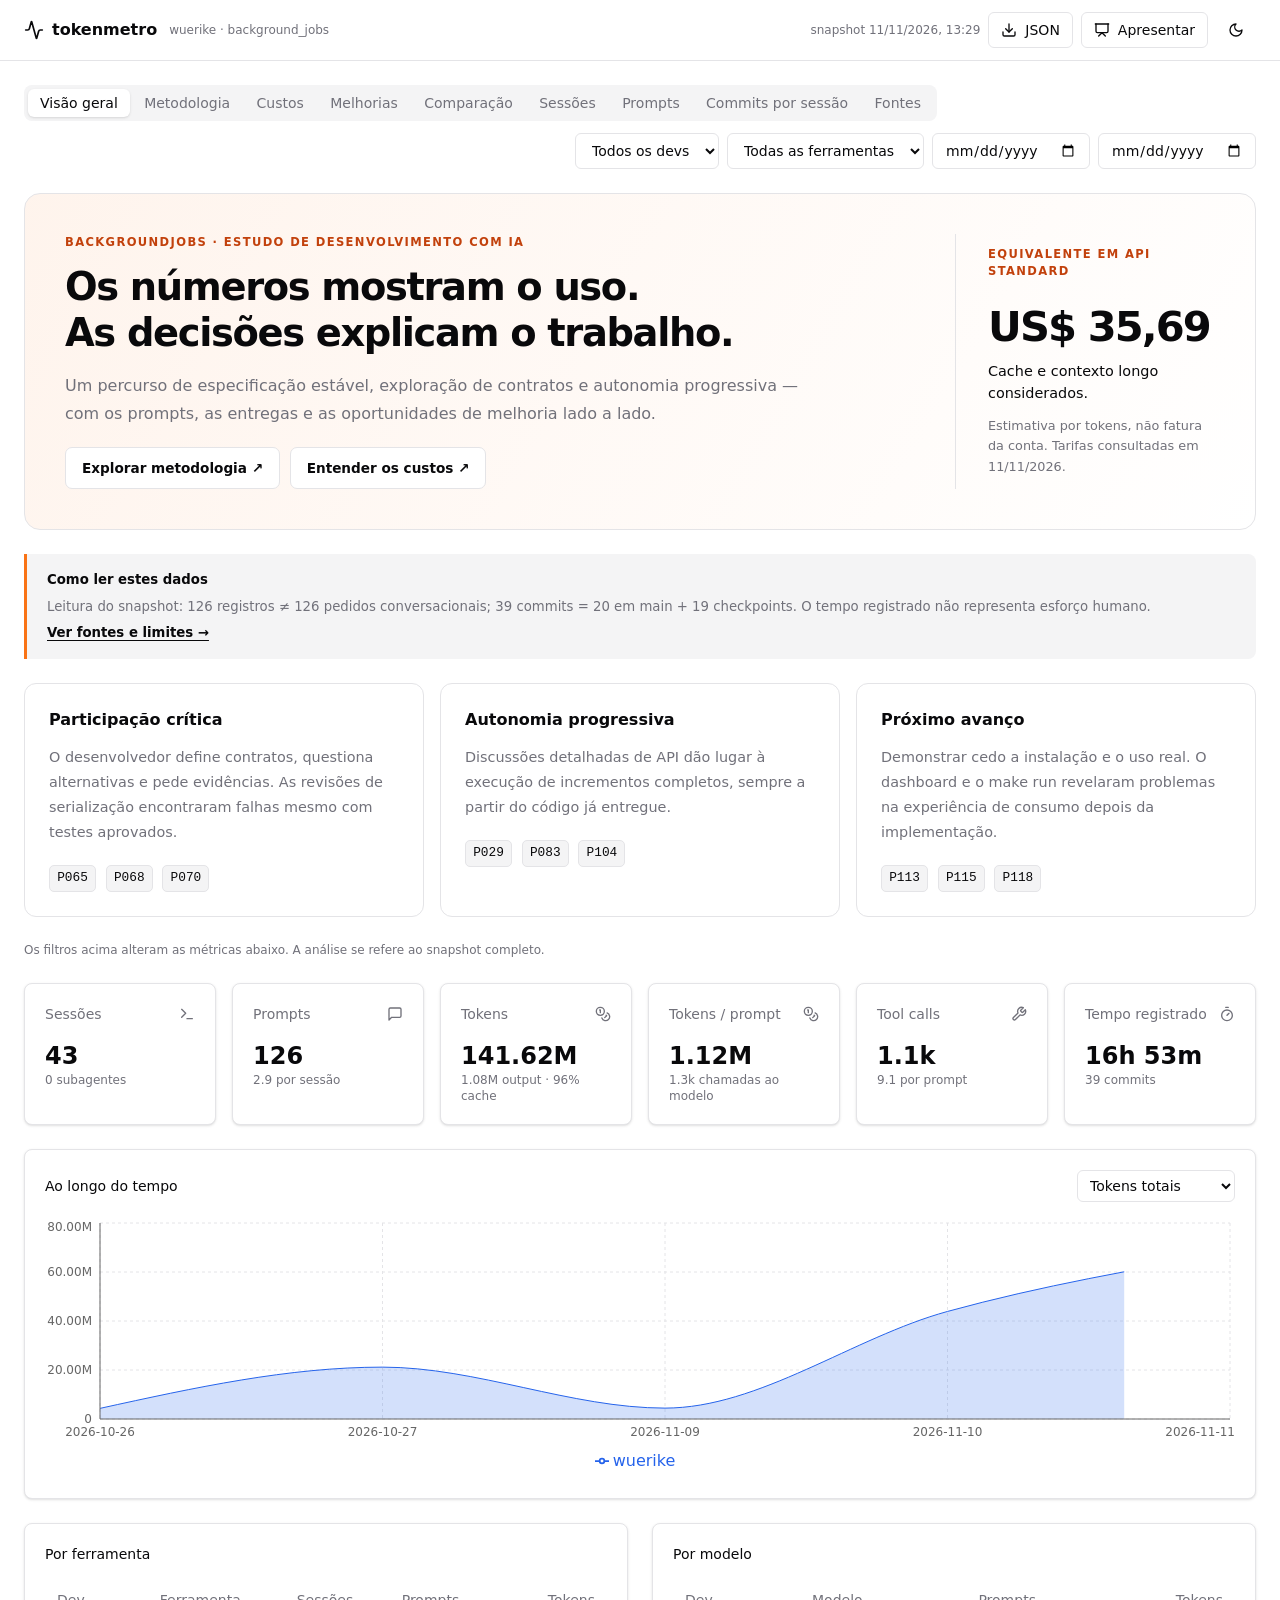
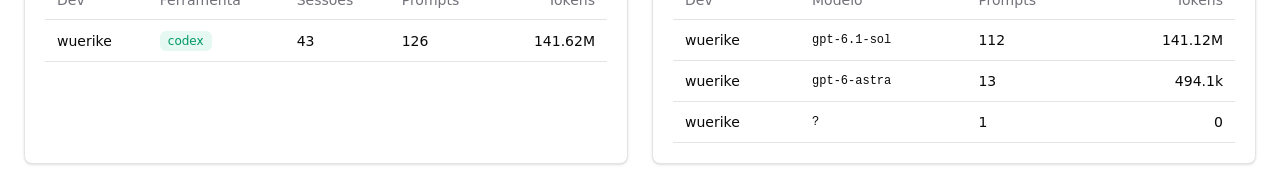
